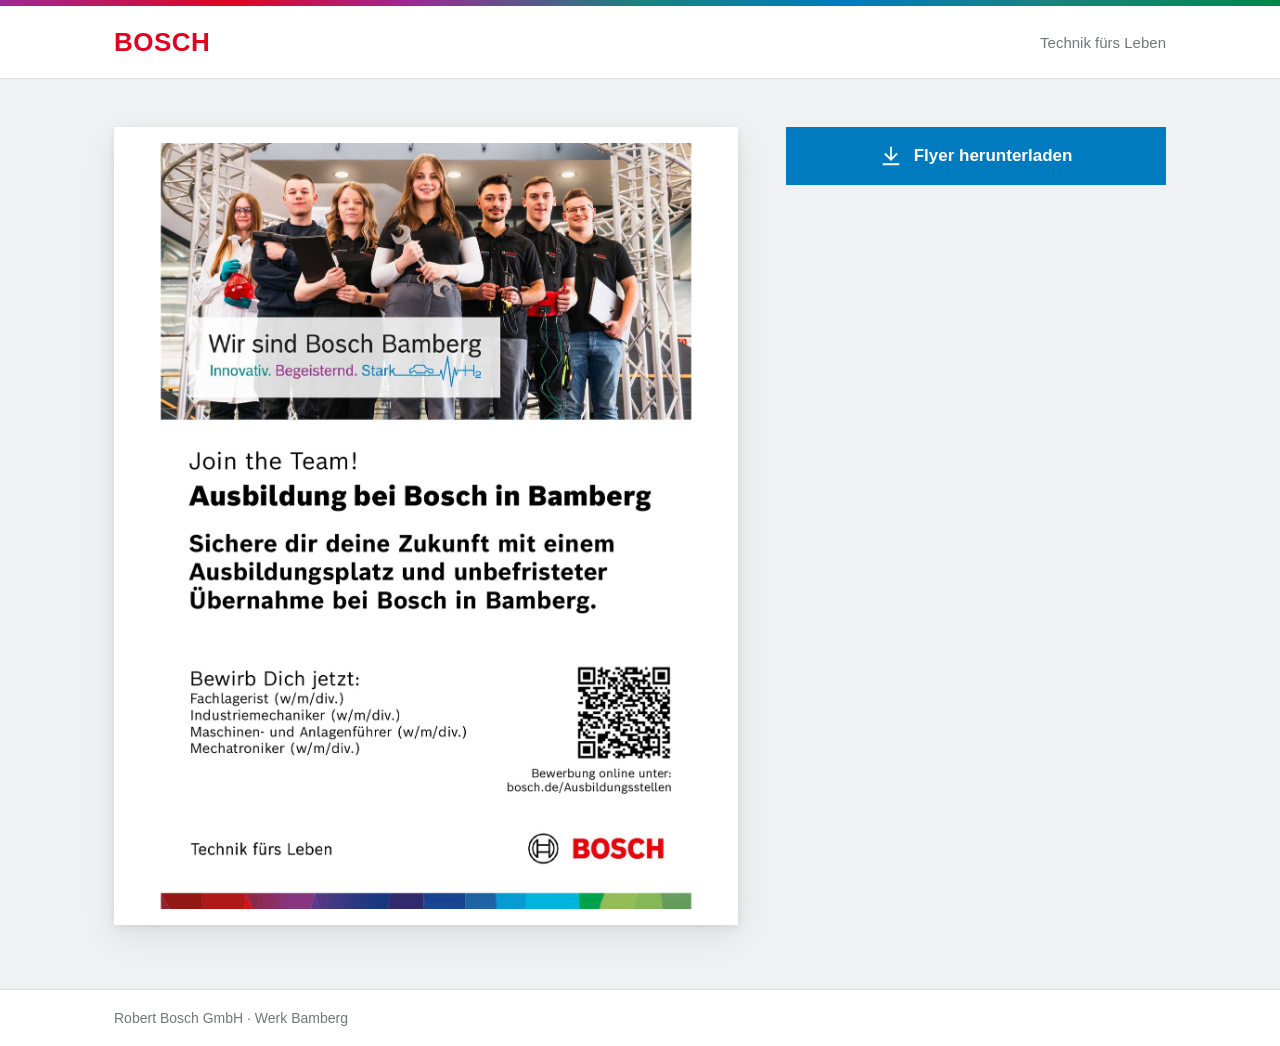
==== index.html @ e7d3227a "Rename Index.html to index.html" ====
<!DOCTYPE html>
<html lang="de">
<head>
<meta charset="UTF-8">
<meta name="viewport" content="width=device-width, initial-scale=1">
<title>Ausbildung bei Bosch in Bamberg – Flyer</title>
<style>
  /* Bosch Sans: wird lokal genutzt, falls installiert – sonst die WOFF2-Dateien
     neben diese HTML-Datei legen (BoschSans-Regular.woff2 / BoschSans-Bold.woff2). */
  @font-face {
    font-family: "BoschSansWeb";
    src: local("Bosch Sans"), local("BoschSans-Regular"), local("Bosch Sans Regular"),
         url("BoschSans-Regular.woff2") format("woff2");
    font-weight: 400;
  }
  @font-face {
    font-family: "BoschSansWeb";
    src: local("Bosch Sans Bold"), local("BoschSans-Bold"),
         url("BoschSans-Bold.woff2") format("woff2");
    font-weight: 700;
  }

  :root {
    --red: #E00420;
    --blue: #007BC0;
    --blue-dark: #00629A;
    --ink: #000;
    --grey: #71767C;
    --bg: #EFF1F2;
  }
  * { box-sizing: border-box; margin: 0; padding: 0; }
  body {
    font-family: "BoschSansWeb", "Bosch Sans", "Bosch Office Sans", Arial, Helvetica, sans-serif;
    background: var(--bg);
    color: var(--ink);
    min-height: 100vh;
    display: flex;
    flex-direction: column;
  }
  .supergraphic {
    height: 6px;
    background: linear-gradient(90deg,
      #9E2896 0%, #E00420 18%, #9E2896 32%, #18837E 50%,
      #007BC0 66%, #18837E 82%, #00884A 100%);
  }
  header {
    background: #fff;
    border-bottom: 1px solid #DFE2E4;
  }
  .wrap { max-width: 1100px; margin: 0 auto; padding: 0 24px; }
  header .wrap {
    display: flex; align-items: center; justify-content: space-between;
    height: 72px;
  }
  .brand { font-weight: 700; font-size: 26px; color: var(--red); letter-spacing: .5px; }
  .claim { font-size: 15px; color: var(--grey); }

  main { flex: 1; padding: 48px 0 64px; }
  .grid {
    display: grid;
    grid-template-columns: 1fr minmax(280px, 380px);
    gap: 48px;
    align-items: start;
  }
  .flyer {
    background: #fff;
    padding: 16px;
    box-shadow: 0 2px 8px rgba(0,0,0,.08), 0 12px 32px rgba(0,0,0,.08);
  }
  .flyer img { display: block; width: 100%; height: auto; }

  aside { position: sticky; top: 32px; }
  .eyebrow { font-size: 16px; color: var(--grey); margin-bottom: 8px; }
  h1 { font-size: 34px; line-height: 1.15; font-weight: 700; margin-bottom: 16px; }
  .lead { font-size: 17px; line-height: 1.5; margin-bottom: 28px; }

  .btn {
    display: flex; align-items: center; justify-content: center; gap: 12px;
    width: 100%;
    background: var(--blue);
    color: #fff;
    font: inherit; font-size: 17px; font-weight: 700;
    border: none; cursor: pointer;
    padding: 18px 24px;
    text-decoration: none;
    transition: background .15s;
  }
  .btn:hover { background: var(--blue-dark); }
  .btn:focus-visible { outline: 3px solid #56B0FF; outline-offset: 3px; }
  .btn svg { width: 22px; height: 22px; flex: none; }
  .meta { font-size: 14px; color: var(--grey); margin-top: 10px; text-align: center; }

  .jobs { margin-top: 36px; border-top: 1px solid #DFE2E4; padding-top: 24px; }
  .jobs h2 { font-size: 18px; font-weight: 700; margin-bottom: 12px; }
  .jobs ul { list-style: none; }
  .jobs li {
    padding: 10px 0 10px 18px; position: relative;
    border-bottom: 1px solid #E8EAEB; font-size: 16px;
  }
  .jobs li::before {
    content: ""; position: absolute; left: 0; top: 50%;
    width: 6px; height: 6px; background: var(--red); transform: translateY(-50%);
  }
  .apply { display: inline-block; margin-top: 20px; color: var(--blue); font-weight: 700; text-decoration: none; }
  .apply:hover { text-decoration: underline; }

  footer { background: #fff; border-top: 1px solid #DFE2E4; }
  footer .wrap { height: 56px; display: flex; align-items: center; font-size: 14px; color: var(--grey); }

  @media (max-width: 860px) {
    .grid { grid-template-columns: 1fr; gap: 32px; }
    aside { position: static; order: -1; }
    h1 { font-size: 28px; }
    .claim { display: none; }
  }
  @media print {
    header, footer, aside, .supergraphic { display: none; }
    .flyer { box-shadow: none; padding: 0; }
    main { padding: 0; }
  }
</style>
</head>
<body>
  <div class="supergraphic"></div>
  <header>
    <div class="wrap">
      <span class="brand">BOSCH</span>
      <span class="claim">Technik fürs Leben</span>
    </div>
  </header>

  <main>
    <div class="wrap grid">
      <div class="flyer">
        <img src="[data-uri]" alt="Flyer: Ausbildung bei Bosch in Bamberg – Join the Team!">
      </div>

      <button class="btn" id="download" type="button">
          <svg viewBox="0 0 24 24" fill="none" stroke="currentColor" stroke-width="2" stroke-linecap="square" aria-hidden="true">
            <path d="M12 3v12M6 10l6 6 6-6M4 21h16"/>
          </svg>
          Flyer herunterladen
        </button>
    </div>
  </main>

  <footer>
    <div class="wrap">Robert Bosch GmbH · Werk Bamberg</div>
  </footer>

<script>
  const PDF_B64 = "[base64]/Y/+AAEEpGSUYAAQEBAGAAYAAA/9sAQwANCQoLCggNCwsLDw4NEBQhFRQSEhQoHR4YITAqMjEvKi4tNDtLQDQ4RzktLkJZQkdOUFRVVDM/XWNcUmJLU1RR/9sAQwEODw8UERQnFRUnUTYuNlFRUVFRUVFRUVFRUVFRUVFRUVFRUVFRUVFRUVFRUVFRUVFRUVFRUVFRUVFRUVFRUVFR/8AAEQgAMwaMAwEiAAIRAQMRAf/EAB8AAAEFAQEBAQEBAAAAAAAAAAABAgMEBQYHCAkKC//[base64]/j5+v/EAB8BAAMBAQEBAQEBAQEAAAAAAAABAgMEBQYHCAkKC//[base64]/j5+v/aAAwDAQACEQMRAD8AzZte1kEOup3W1v8ApoeD3FRf8JDrX/QUuv8Av4aqrhgYz0bofQ1XIIJB4IrlldM99Qh2NL/hIda/6Cl1/wB/DR/wkOtf9BS6/wC/hrMoqbsr2cOxp/8ACQ61/wBBS6/7+Gj/AISHWv8AoKXX/fw1mUUXYezh2NP/AISHWv8AoKXX/fw0f8JDrX/QUuv+/hrMoouw9nDsaf8AwkOtf9BS6/7+Gj/hIda/6Cl1/wB/DWZRRdh7OHY0/wDhIda/6Cl1/wB/DR/wkOtf9BS6/wC/hrMoouw9nDsaf/CQ61/0FLr/AL+Gj/hIda/6Cl1/38NZlFF2Hs4djT/4SHWv+gpdf9/DR/wkOtf9BS6/7+GsyjvRdh7OHY2Tr+sZP/Eyuf8Av4aT+39Y/wCgnc/9/DWc33jSVN2bKnC2yNL+39Y/6Cdz/wB/DR/b+sf9BO5/7+Gs2ii7H7OHZGl/b+sf9BO5/wC/ho/t/WP+gnc/9/DWbRRdh7OHZGl/b+sf9BO5/wC/ho/t/WP+gnc/9/DWbRRdh7OHZGl/b+sf9BO5/wC/ho/t/WP+gnc/9/DWbRRdh7OHZGl/b+sf9BO5/wC/ho/t/WP+gnc/9/DWbRRdh7OHZGl/b+sf9BO5/wC/ho/t/WP+gnc/9/DWbRRdh7OHZGl/b+sf9BO5/wC/ho/t/WP+gnc/9/DWbRRdh7OHZGl/b+sf9BO5/wC/hqaHXdWeNwdSudxwB+8PvWPUyHESkcNuP9KfM1qCowlpZF7+39Y/6CVz/wB/DR/b+sf9BK5/7+GqEoAfIHDcimV1p31OJ04p2aNL+39Y/wCglc/9/DS/29rH/QSuf+/hrNoqieSPY0v7e1j/AKCVz/38NH9vav8A9BK5/wC/hrOoqhckexpf29q//QSuf+/ho/t7V/8AoJXP/fw1nUUxckexpf29q/8A0Ern/v4aP7e1f/oJXP8A38NZ1FVYOSPY0f7d1f8A6CVz/wB/DS/27q//AEEbn/v4azqKpJC5Y9jR/t3V/wDoI3P/AH8NL/bur/8AQRuf+/hrOop2QuWPY0f7d1b/AKCNz/38NL/burf9BG5/7+Gs6iqshcsexo/27q3/AEEbj/v4aP7d1b/oI3H/AH8NZ9FVZC5V2ND+3dW/6CNx/wB/DR/burf9BG4/7+Gs+iiyFyrsaH9u6t/0Ebj/AL+Gj+3dW/6CNx/38NZ9FFkHKuxof27q3/QRuP8Av4aP7d1b/oI3H/fw1n0UWQcq7Gh/burf9BG4/wC/ho/t3Vv+gjcf9/DWfRRZByrsaf8Abmq+Uw/tC43N0PmHtzVb+3tY/wCglc/9/DVaRthjx2+bHv8A5xUMg2uQOnb6Vooq2xyVLczL/wDb+sf9BK5/7+Gj+39Y/wCglc/9/DWbRVcq7GZo/wBv6x/0Ern/AL+Gj+39Y/6Cdz/38NZtFHKuwjR/t/WP+gnc/wDfw0f2/rH/AEE7n/v4azaKOVdiTR/t/Wf+gnc/9/DR/wAJBrP/AEE7n/v4azaKfKuwjR/4SDWf+gnc/wDfw0f8JBrP/QTuf+/hrNpKOVdhGl/wkGs/9BO6/wC/ho/4SDWf+gndf9/DWbSU+WPYk0v+Eg1n/oJ3X/fw0f8ACQaz/wBBO6/7+Gs2ko5Y9hXNP/hIdZ/6Cl1/38NJ/wAJDrX/AEFLr/v4azaSjlj2Fc0/+Eh1r/oKXX/fw0n/AAkOtf8AQUuv+/hrNop8sewrs0v+Eh1r/oKXX/fw0f8ACQ61/wBBS6/7+Gsyijlj2JuzS/4SHWv+gpdf9/DR/wAJDrX/AEFLr/v4azKKOWPYV2af/CQ61/0FLr/v4aP+Ei1r/oKXX/fw1mUlPlj2Fdmn/wAJFrX/AEFLr/v4aP8AhIta/wCgpdf9/DWZRRyx7Bdmn/wkWtf9BS6/7+Gj/hIta/6Cl1/38NZdFHLHsK7Nb/hItZERzqd1kkYPmH8f6Uz/AISLW/8AoKXX/fw1nvkRIp75b+n9KjrNxV9joh8Jqf8ACRa3/wBBS6/7+Gj/AISLW/8AoKXX/fw1l0UuVdizU/4SLW/+gpdf9/DR/wAJFrf/AEFLr/v4ay6KOVdgNT/hItb/AOgpdf8Afw0f8JFrf/QUuv8Av4ay6KOVdgNT/hItb/6Cl1/38NH/AAkWt/8AQUuv+/hrLoo5V2A1P+Ei1v8A6Cl1/wB/DR/wkWt/9BS6/wC/hrLoo5V2A1P+Ei1v/oKXX/fw1LB4g1phJnU7o4XI/eH1FY1WbMgNKT/zzIpqKvsTLZmh/wAJDrP/AEE7r/v4aP8AhIdZ/wCgndf9/DWbRW3JHscfM+5pf8JDrP8A0E7r/v4aP+Eh1n/oJ3X/AH8NZtFHJHsHM+5pf8JDrP8A0E7r/v4aP+Eh1n/oJ3X/AH8NZtFHJHsHM+5pf8JDrP8A0E7r/v4aP+Eh1n/oJ3X/AH8NZtFHJHsHM+5pf8JDrP8A0E7r/v4aP+Eh1n/oJ3X/AH8NZtFHJHsHM+5pf8JDrP8A0E7r/v4aP+Eh1n/oJ3X/AH8NZtFHJHsHM+5pf8JDrP8A0E7r/v4aP+Eh1n/oJ3X/AH8NZtFHJHsHM+5pf8JDrP8A0E7r/v4aB4g1nP8AyE7r/v4azaB1o5I9g5n3Ogl1zVhIwGo3GM/89DTP7d1f/oI3P/fw1Sl/1r/U02p5Y9jLml3L/wDbur/9BG5/7+Gj+3dX/wCgjc/9/DVCinyx7C5pdy//AG7q/wD0Ebn/AL+Gj+3dX/6CNz/38NUKKOWPYOaXcv8A9u6v/wBBG5/7+Gj+3dX/AOgjc/8Afw1Qoo5Y9g5pdy//AG7q/wD0Ebn/AL+Gj+3dX/6CNz/38NUKKOWPYOaXcv8A9u6v/wBBG5/7+Gj+3dX/AOgjc/8Afw1Qoo5Y9g5pdzdh1jUzAhN/OSRz859TTv7X1P8A5/p/++zWfB/x7p9D/On1pGEbbHm1ak1N6su/2xqX/P8AT/8AfZo/tjUv+f6f/vs1Sop8kexn7Wf8zLv9sal/z/T/APfZo/tjUv8An+n/AO+zVKijkj2D2s/5mXf7Y1L/AJ/p/wDvs0v9r6l/z/T/APfZqlRRyR7B7Wf8zLv9r6l/z/T/APfZo/tfUv8An+n/AO+zVKijkj2H7Wf8zLv9r6l/z/T/APfZo/tfUv8An+n/AO+zVKijkj2D2k/5mag1XUdi5vJs4/vml/tXUP8An8m/77NVDkYB7DFJS5I9jGVapf4n95c/tXUP+fyb/vs0f2rqH/P5N/32ap0UckexPtan8z+8uf2rqH/P5N/32aP7V1D/AJ/Jv++zVOijkj2D2tT+Z/eXP7V1D/n8m/77NH9q6h/z+Tf99mqdFHJHsHtan8z+8uf2rqH/AD+Tf99mj+1dQ/5/Jv8Avs1Too5I9g9rU/mf3lz+1dQ/5/Jv++zR/auof8/k3/fZqnRRyR7B7Wp/M/vLn9q6h/z+Tf8AfZo/tXUP+fyb/vs1Too5I9g9rU/mf3lz+1dQ/wCfyb/vs0f2rqH/AD+Tf99mqdFHJHsHtan8z+8uf2rqH/P5N/32aP7V1D/n8m/77NU6KOSPYPa1P5n95c/tXUP+fyb/AL7NH9q6h/z+Tf8AfZqnRRyR7B7Wp/M/vLh1XUAjH7bN90/xn0qj/bOqf8/9x/32aeo3MAe9ZvevLx0eWSaN6dWbXxMv/wBs6p/z/wBx/wB9mj+2dU/5/wC4/wC+zVCiuC7NPaT7sv8A9s6p/wA/9x/32aP7Z1T/AJ/7j/vs1Qoouw9pPuy//bOqf8/9x/32aP7Z1T/n/uP++zVCii7D2k+7L/8AbOqf8/8Acf8AfZo/tnVP+f8AuP8Avs1Qoouw9pPuzTt9V1SadI/t9xyefnPStz7fef8APzJ/31WHpEX35iP9kVp1y1pu9kz1cIpcnNJ7ln+0Lz/n5k/76o/tC8/5+ZP++qrUVjzy7nZdln+0Lz/n5k/76o/tC8/5+ZP++qrUUc8u4XZZ/tC8/wCfmT/vqj+0Lz/n5k/76qtRRzy7hdln+0Lz/n5k/wC+qP7QvP8An5k/76qtRRzy7hdln+0Lz/n5k/76o/tC8/5+ZP8Avqq1FHPLuF2Wf7QvP+fmT/vqj7fef8/Mn/fVVqM4Un8qalLuFyd9RvN2Bcycf7VN/tC9/wCfqX/vqq1JVc0u5F2Wv7Qvf+fqX/vqj+0L3/n6l/76qrRRzS7hdlr+0L3/AJ+pf++qP7Qvf+fqX/vqqtFHNLuF2Wv7Qvf+fqX/AL6o/tC9/wCfqX/vqqtFHNLuF2Wv7Qvf+fqX/vqq02p6gsrD7XMBnIG80lV7oYkB9RWlOTvuJtk39qah/wA/k3/fZo/tTUP+fyb/AL7NU6K1uybsuf2pqH/P5N/32aP7U1D/AJ/Jv++zVOii7C7Ln9qah/z+Tf8AfZo/tTUP+fyb/vs1Toouwuy5/amof8/k3/fZo/tTUP8An8m/77NU6KLsLsuf2pqH/P5N/wB9mj+1NQ/5/Jv++zVOii7C7Ln9qah/z+Tf99mun8M3E1zp8jzyNIwlIBY54wK4yuu8Jf8AILl/67H/ANBWtKbfMaU2+Y8ppZhvUSDr0b/GkpyEA4blTwRQ1dH1GxXop0iFHKn8/Wm1kWFFFFABRRRQAUUUUAFFFFABRRRQAUd6KO9AE7feNJSt940lSbrYKKKKBhRRRQAUUUUAFFFFABRRRQAUUUUAFFFFABUxx5aDvjn86hqdzkj2AH6UmaUviA/ND7qf0/z/ADqKpYyA2D0PBqMgqxB6iumjK8bHLiYcs79wooorc5RaKKKoQtFFFUIWiiiqQC0UUU0IWiiiqQhaKKKpEi0UUVQBRRRQIKKKKACiiigAoop0fDg+nP5UA9COc5lb24/Kkk5VG9sH8P8AIpvenDmJh6c1vbQ4HuRUUUUhCUUUUyRKKKKCRKKKKBCUlLSUyQpKWkoEFJS0lMQUlLSUEhRRRQISiiimISiiigkKSlpKBBRRRQAlFFKOtAh0uQVXOQFGPx5/rUdPlx5rY6Z4+lMrM61ogooooGFFFFABRRRQAUUUUAFFFFABVizIDsT0AGfzFV6mg+7L/u/1FC3E9hT1op8uPNfHTJplbnCFFFFABRRRQAUUUUAFFFFABRRRQAUUUUAFA60Uo60AX5f9a/1NNp8v+tf6mmVJiwooopiCiiigAooooAKKKKACiiigC9bf6hakqG1/1P41PWi2PMrfGwooopmYUUUUAFFFFABRRRQAUqjcwA7mkp0X+tU+hzQMsMcsTSUUUjnCiiigAooooAKKKKACiiigAooooAKKKKACiiigAooooAKKKKAAHByKoOu12X0OKv1Sn/18n+8a83HrSLNaXUjoooryzYKKKKACiiigAo60VZ0+LzbtQei/MaG7K5UYuUlFGxbReTboncDn61LRRXA3d3PfilFJIKKKKRQUUUUAFFFFABRRRQAUUUUAFNkPQelOHWozyc00JiUUUUyQooooAKKKKACiiigAqG6Hyoe/Iqao7n/U/iKuG4PYqUUUVuQFFFFABRRRQAUUUUAFFFFABXX+Ev8AkFy/9dj/AOgrXIV1/hH/AJBcv/XY/wDoK1pS+I0pfEeU0UUVR9QOceZF/tJ+oqvU6sVYEdqZMgVsr91uRUSXUqL6EdFFFQUFFFFABRRRQAUUUUAFFFFABR3oo70ATt940lK33jSVJutgooooGFFFFABRRRQAUUUUAFFFFABRRRQAUUUUAKoJYAdTU0h3SMw7nNRw581SOxz+VOPWkzal1CnS87X9Rg/UU2nL8yMv/AhV0pWkLEQ5oehHRRRXaeULRRRVCFoooqhC0UUVSAWiiimhC0UUVSELRRRVIkWiiiqAKKKKBBRRRQAUUUUAFL0ic49hSUS8RKO5OT/n86qO5FR2iyKnRnDjJwDwabSVscQjDBIPakqSb7wb+8M/41HUgJRRRTJEooooJEooooEJSUtJTJCkpaSgQUlLSUxBSUtJQSFFFFAhKKKKYhKKKKCQpKWkoEFFFFACU+LiVTjIByaZT48jew7Kf14/rQ9gSuyOiiiszrCiiigAooooAKKKKACiiigAooooAKmg+7L/ALv9RUNTQfdl/wB3+oprcT2JJMBhj+6P5U2nMBsjPqOfzNNrZHE9wooooEFFFFABRRRQAUUUUAFFFFABRRRQAUDrRQOtAGhL/rX+pptOl/1r/U02pMWFFFFMQUUUUAFFFFABRRRQAUUUUAW7T/VH/eqeobT/AFJ/3qmrRbHm1vjYUUUUzIKKKKACiiigYUUUUAFSQf60fQ/yqOpIh82fQUmJktFFFBgFFFFABRRRQAUUUUAFFFFABRRRQAUUUUAFFFFABRRRQAUUUUAFUpxtmb86u1Uu/wDj4P0H8q8/Hr3E/M1pdSGiiivJNgooooAKKKKACtXSI8RvIe5wKyq6C0Ty7WNcYOMmsqrtE68HDmqX7E1FFFch7AUUUUAFFFFABRRRQAUUUUAFFFFAAThD78VFUknRR+NR1RLCiiigQUUUUAFFFFABRRRQAU2b/UP9P606kb/Vv/un+VOO4FCikorpMxaKSigBaKSigBaKSigBaKSigBa7Dwj/AMguX/rsf/QVrjq7Dwj/AMguX/rsf/QVrSl8RpS+I8qoooqj6kKc3Ns2ezDHtRRSewyvRRRWRYUUUUAFFFFABRRRQAUUUUAFHeiigCdvvGkooqTdbBRRRQMKKKKACiiigAooooAKKKKACiiigAooooAkg/[base64]/Vj6kUUUVsjiluFFFFBIUUUUAFFFFABRRRQAUUUUAFFFFABQOtFFAGjL/rX+pplFFSZMKKKKYgooooAKKKKACiiigAooooAuWv+pP+8amoorRbHm1vjYUUUUzMKKKKACiiigAooooAKlg6v9P6iiikxPYfRRRQYBRRRQAUUUUAFFFFABRRRQAUUUUAFFFFABRRRQAUUUUAFFFFABVS5/15+g/lRRXBj/4a9TSnuRUUUV5BuFFFFABRRRTAVeWH1rpB0FFFc9foejgPtfIWiiiuY9IKKKKACiiigAooooAKKKKACiiigBsn3vwFMooqiQooooEFFFFABRRRQAUUUUAFKKKKa3AzT1ooorpMwooooAKKKKACiiigAooooAK7Dwh/yCpf+ux/9BWiitKXxGlL4j//[base64]/Y/+AAEEpGSUYAAQEBAGAAYAAA/9sAQwANCQoLCggNCwsLDw4NEBQhFRQSEhQoHR4YITAqMjEvKi4tNDtLQDQ4RzktLkJZQkdOUFRVVDM/XWNcUmJLU1RR/9sAQwEODw8UERQnFRUnUTYuNlFRUVFRUVFRUVFRUVFRUVFRUVFRUVFRUVFRUVFRUVFRUVFRUVFRUVFRUVFRUVFRUVFR/8AAEQgA3wIpAwEiAAIRAQMRAf/EAB8AAAEFAQEBAQEBAAAAAAAAAAABAgMEBQYHCAkKC//[base64]/j5+v/EAB8BAAMBAQEBAQEBAQEAAAAAAAABAgMEBQYHCAkKC//[base64]/j5+v/[base64]/qaAL97e2un2r3N5OkEKdXc4Feea18Ucym20GzMzE4E0wPJ9kHP5/lWNaWOv8AxF1I3V1KYNPRsBsfIg9EHc+9elaD4Y0nQIgtlbDzcfNO/wA0jfj2+goA88Ww+IfiEb5pp7aFuzyeQv8A3yOf0qUfC7WZxuudXg3/APA3/U16vRQB5O3wy162G6z1aHd6B3T+VRtL8Q/DXzyGe5gXqWxOuP5j9K9cooA4DQPifY3brBq8P2OU8eavzRn69x+td7FLHNEssUiyRsMqynII9jXO+I/BWka8jO0Qtrs9J4hgk/7Q6H+dcBaX+vfDrVRaXimfT3bO0HKOPVD2Pt+frQB7HRVTS9StNWsIr2ylEkMgyD3B7gjsRVugAooooAKKKKACiigkAZJAHvQAUU3zE/vr+dHmJ/fX86B2Y6im+Yn99fzoDoTgMp/GgLMdRRRQIKKKKACiiqd1qmn2Zxc3kMbf3WcZ/Kk2luVGMpO0VcuUVkjxNohbA1CP8QR/Sr9te2t2u62uIph/sODQpJ7MudGpBXlFr5E9FFFMyCiiigAoqtdahZWQ/wBKuoofZ3AP5VQPijQwcf2gn/fLf4VLkluzWNCrNXjFv5GxRVK11fTbxgtvfQOx/hDgH8qu0009iJQlB2krBRRRTJCiimyyxwoXlkVFH8THAoC1x1FZcniLRozhtRgz/stn+VSQa5pNwwWLUICx6AuAf1qeaPc2dCqldxf3M0KKAQRkHIoqjEKKQkAZJAHvSeYn99fzoCw6imh0JwGBP1p1ABRRTS6A4Lr+dADqKb5if31/OnAgjIORQFgooooAKKKKACiiigAooooAKKKKACiiigAooooAKKKKAIL68g0+ymvLl9kMKF3b2FeRafa3vxF8VyXV0Xj0+E/MAeETsg9z3P1NbXxa1eQi00G2JLSkSyqvU84VfzyfwFdh4W0aLw94fhtDtEgXzJ39XI5P0HT6CgCa/vdM8MaL5kgW3tIF2xxoOT6KB3NeYr4/1rVfE9osM32SzkuEQQIAcqWA5JHJp17Ld/ETxiLWCRk023Jw2OFQHlv95u34elR+JrC10z4h6VZWcSxQRG3CqP8Ae6n1PvQB7JRRRQAVFdsyWkzqcMsbEH0OKlqC+/48Lj/rm38qAPI/DnxI1OzvQuryG8tHOGO0B4/cY6/SvT76z0zxRonlyFbi1nXdHIvUHswPYj/61eXfD3QbPxDYazZ3SgNtjMUoHzRt83I/qO9XfA2rXfhjxJL4a1QlYZJNi5PCSHoR7Nx+lAFbRb28+H/iyTTL9i1hMw3H+EqfuyD+v4+lewKwZQykEEZBHeuQ+JWgrq3h57uJM3VkDIpA5KfxD8ufwpvww1o6n4d+yTPunsiIznqUP3T/ADH4UAdlRRRQAUUUUAFYHjf/AJFi4/3k/wDQhW/WB43/AORYuP8AeT/0IVFT4WdOD/3iHqvzPLtx9TRuPqaKv6NpU2sXptYHRHCF8uTjAx/jXnJNuyPuJyjCLlLRIobj6mlDMDkE5rq/+EC1L/n5tvzb/CsvWfDeoaPEJp1R4Scb4zkA+9U6ckrtHPDGYepLljNNkeneIdU05wYbp2QdY5DuU/gen4V6P4f1uDW7MyoNkycSR5+6fUe1eSVveC7t7XxFAoPyTZjYeuen6gVpSqOLs9jkzHBU6tKU4q0lqepVFdXENpbvcTyBIkGWY9qlrzvx3rDXN9/Z0TfuYD8+P4n/APrf4111J8kbnzmDwrxNVQW3X0INe8XXmoSNFZs1ta9BtOGb6n+lc0SSck5NFWtP0291KXy7O3aVh1I6D6noK89uU3qfZU6dLDQtGyS/rUq0+KaWCQSRSNG46MpwRW9J4L1tIy4hjY/3VkGawriCa2maGeJo5F4KsMEUOLjuh061KtdQkmdn4b8ZOZEtNVYEHhZ+mP8Ae/xrueoyK8Pr0bwLrDXti1jO26a3Hyk9Sn/[base64]/wAfamlOMrLcmdTDV6TlJpxPVNN1G21O0W5tX3Ieo7qfQ1aqppmnW2l2a21qm1RySerH1NVfEmqjSNIkuFI85vkiB/vHv+HWu+9o3kfHezVSryUdm9Lmd4m8VR6UTa2gWW7xyT92P6+p9q8+vdQu7+Uy3dw8rf7R4H0Haq8jvLI0kjFnY5JPUmkrgnUc3qfYYTBU8NG0Vr3Citqy8KaxexCVLby0PIMrbc/h1qLUvDuqaZGZbi2PlDq6HcB9cdKnkla9jZYmi5cimr+oaP4g1DSZB5MpeHvC5yp/w/CvTNG1e21izFxbnBHDxnqhrx6ur8Eafqo1BL2EeVadJC/SQegHf61tRnJOx52Z4SjOm6rtGS69/I6Tx1/yLUv/AF0T+deYbj6mvTvHX/ItS/8AXRP515jRiPjDJv8Ad36v9Db8HEnxPZ892/8AQTXqteU+Dv8AkZ7P6t/6Ca9WrXD/AAs83Ov48fT9WFeO62T/AG3fcn/Xv/6Ea9irx3XP+Q5ff9d3/wDQjSxGyNMk/iT9CjuPqa9c8Mf8i5Y/9chXkdeueGP+Rcsf+uQqMP8AEzqzv+DH1/RmpRRRXYfLhRRRQAUUUUAFFFFABRRRQAUUUUAFFFFABRRSMcKT6CgDyTTx/wAJD8XZZn+eK3mZxn0j4X9QK7H4k6o2m+Ep1jbbLdMIFPseW/QEfjXJ/CUed4j1O5blvK6/7z5/pVr4yzHy9KgB4Jkc/wDjoH8zQBufDDSF0/wwl2y/v70+ax77eij+v41xvxHNwPiBCbQE3ISLysdd+eP1r1nSoVt9Js4VGFjhRR+CivLvG/8AyVHT/wDet/8A0KgCX7T8Tv8AnlP/AN+4qPtPxO/55T/9+4q9WooA8p+0/E7/AJ5T/wDfuKmTXPxLMLiSKfZtO793H0xzXrNQX3/Hhcf9c2/lQB5r8Gv9bq3+7F/7NU/xc0oKlnrcI2yI3kyMOvqp/Dn8xUHwa/1urf7sX/s1dZ8RIFn8E6hu6oFcfUMKANDw7fjWvDdneSAMZ4QJB2LDhv1BrzrwKW0P4jXukE4jkMkIHrtO5T+Q/Wun+FMpk8HhCf8AV3DqPpwf61zWqL9m+NEDJxvniJ/4EgBoA9YooooAKKKKACsDxv8A8ixcf7yf+hCt+sDxv/yLFx/vJ/6EKip8LOnB/wC8Q9V+Z5dXTfD/AP5GFv8Arg38xXM06OSSJt0bsjdMqcGvPi+Vpn2lel7alKne1z26uf8AGl7bW+gzwSsplmAVE7nkHP4V5r9suv8An5l/77NRO7yNudizHuTk1vLEXVkjyKGTezqKcp3trsJWz4Qt3uPElptHEbeYx9AP8isiGMSyrGXVNxxuc4A+tepeFtGtNMsfNgmS4kmGWmU5B9h7VnShzSO3McTGhRa6vRGvdzi2tJrhukSFz+AzXi80jzTPK5y7sWY+pNeseKGKeG74jvHj8yBXkla4h6pHFkkEoTn52/r7yS2ge5uYreMZeRgij3Jr2DStOg0uwjtYFACj5mxyx7k15t4NjEvie0B/hLN+Sk16rVYeOjkYZ3WlzxpdLXCue8ZaPHqOlSXCIPtNupdWA5KjqK6GkdQ6FWGQRg1vKKkrM8WjVlRqKpHoeIVr+FLs2fiK0fOFkby29w3H88Vlzp5c8iD+FiKdaMUvIXHVXUj8685OzufdVYKpTcX1R6V45jZ/DUpUZ2OrH6Zx/WvMK9qu7aO8tJbaYZjlUq3415HrGlXOkXrW9wpx1RwOHHqK3xEXfmPGyWvFwdF73uTeG9Tj0nWI7qVC0eCrY6gHuK9QstVsL5Q1rdxSZ/hDfN+XWvG6ASOhqKdVw0OvGZdDFS572Z7hUVva29qrLbwpEHYuwUYyT3ryO01vVLMjyL6ZQP4S2R+R4rqdG8clpFh1SNQDx50Y6fUf4V0Rrxe+h41bKa9KLcHzLy/yO4rz34iXZk1K3tAflij3Ee5/+sBXoKOsiK6MGRhkEHIIryzxo5fxPdZ7bQP++RRXfuCyeHNibvon/kYddh4D0SO5kfUrlAyRNtiU9C3c/hXH16v4QjWLwzZhR95Sx+pJrnoRUpansZtWlSw9o9XY2aRlDKVYAqRgg9DS0V3nyBzdt4M02HU5bqQGSItujgI+Vfr610YAVQqgADgAdqWipjFR2NqtepWadR3sc746/wCRal/66J/OvMa9O8df8i1L/wBdE/nXmNceI+M+myb/AHd+r/Q1vCs8Nt4itZp5FjjUtlmOAPlNek/27pH/AEErb/v4K8gopQquCsjbF5dDFTU5Sa0sev8A9u6R/wBBK2/7+CvLNYkSXWLySNg6NM5VgcgjJqnRSqVXNajweAhhJOUXe4V654Y/5Fyx/wCuQryOvXPDH/IuWP8A1yFaYf4mcmd/wY+v6M1KKKK7D5cKKKKACiiigAooooAKKKKACiiigAooooAKCMgiiigDyf4VEW3ivU7NuG8phj3VwP61e+MluTa6XcgcK7xn8QCP5Gs2Zv8AhGvi35j/ACW9xLuz22yDr+DH9K7rx5pLax4VuoY13TRDzox3JXt+IyKANXRLlbvRLG5U5EkCN/46K8x8b/8AJUdP/wB63/8AQq3/AIU60t5oj6VI/wC/sySoPeMnP6HI/KuY+JFu934/hto2CvMkUasegJOM0Aex5ozXk/8Awq7W/wDoLW3/AH0/+FH/AAq7W/8AoLW3/fT/AOFAHrGagvv+PG4/65t/KvLv+FXa3/0Frb/vp/8ACmTfDLWooXkbVbchFLEbn7D6UAWvg1/rdW/3Yv8A2aup+JNyLbwVeg9Zika/iwP8ga5b4Nf63Vv92L/2am/FPVG1DVbPw/Z/vHRgzqveRuFX8j+tAHRfCyBofBsbsMedM7j6Zx/SuXvW+2/GmJU5Ec6D/vlAT/I16Rp1tDoXh+C3ZgIrSD52+gyx/ma84+G8cmseNdQ1qUHCB3yezOeB+WaAPWKKKKACiiigArA8b/8AIsXH+8n/AKEK36wPG/8AyLFx/vJ/6EKip8LOnB/7xD1X5nl1XdI0u41e8NrbMgcKX+c4GB/+uqVdN8P/APkYT/1wb+YrggrySZ9niqkqVGU47pDv+EE1b/npbf8AfZ/wqrf+EdXsYGnaNJUUZbymyQPpXqVMlkjhieSVgkajLM3QCut0IHzcc4xHMr2fyPEq2PDmuT6PfKd5a1c4lj7Y9R7isu5ZHupXiGI2clR6DPFR1xpuLuj6epTjVg4TWjPXPES/aPDd7s+YGEsMd8c/0ryOvXtEH2jw5ZrLyHt1VvcYxXlF/avZX09rIPmicqff3reur2kePk8lH2lHs/8AgGh4UnFv4ksnY4BfZ/[base64]/tD/CvQnOMfiPi8Nh61Zt0lt/X3i33gGJmLWN4UH9yUZH5j/CsK78Ha1bAlYFnUd4mz+h5r0u0ure9gWe2lWWNujKamrN0YPVHXDNcVSfLLW3dHiMsUkEhjljaN16qwwRTa7n4jC3CWZwv2kk9Ou33/AB/rXDVyTjyysfTYWv8AWKSqWtc9C+H2oPPYzWUjE+QQyZ/unt+f865zxxEY/E05xxIqsPyx/StL4cA/b7xuwiAP51Y+ItiSLbUFHA/dOf1H9a3d5UfQ8mDjRzOSX2l+Lszhq9S8FXK3HhuBQRuiLRsPxz/IivLa3vCevf2NeMk2TazYD4/hPZqyozUZandmWHliKDUd1qepUVHb3EN1Cs1vKksbdGU5FMvb22sLdp7qVY417k9fYetd91ufHKMnLltqT0VwEXjuddVleSHfYscKg4ZB657n2rtdP1C01K3E9pMJE7+qn0I7VMakZbHTiMFWw6TmtGY/jr/kWpf+uifzrzGvTvHX/ItS/wDXRP515jXJiPjPocm/3d+r/QnsbOfULtLW3UNK+doJx2zWz/whmuf8+6f9/V/xqHwd/wAjPZ/Vv/QTXq1OlSjNXZGY5hVw1VQgla19Ty//AIQzXP8An3T/AL+r/jWHcQyW1xJBKMSRsVYZzyK9srx3XP8AkOX3/Xd//QjRVpqCVistx1XFSkppadijXrnhj/kXLH/rkK8jr1zwx/yLlj/1yFPD/EyM7/gx9f0ZqUUUV2Hy4UUUUAFFFFABRRRQAUUUUAFFFFABRRRQAUUUUAcB8V9Da70yLV4FzLafLJjqYz3/AAP8zW14D8QLr2gRmR83duBHOO5PZvxH65ro5Y0mieKVA8bqVZSOCD1FePaja3/w78VLeWgaTT5iQoJ4dO6H3HY/j60AWfFelXvgzxNH4g0pf9ElfJA+6pP3kPse3/1qzdY1m217x3pWoWu4K7QBkYcowbke/wBa9YsL3S/E+imSPZcWs67ZI3HIPdWHY1xD/DOe08Q295p13GbOOZJdkxO9QGBI4HNAHpdFFFABUF9/x4XH/XNv5VPUdzGZbaWNcAuhUZ9xQB4h4O8Tx+GtP1WRV33c4RYEI4yN2SfYZH1rpvhv4cuLq9bxNqoZncloN/V2PVz/AE//AFU/w58MPs94LjW5op0Q5WCLO1j/ALROOPaut8T+I7HwxpnmSbWmK7YLdeCx/oB60Ac98VPEC2eljR4H/wBIuxmTHVY//rnj6ZrY+H+hnRPDcSzJtubk+dKD1Gei/gP1zXG+CdCu/E+uP4k1jLwLJvUMOJXHQAf3V/pj1r1igAooooAKKKKACsDxv/yLFx/vJ/6EK36xvFlrPe6BPBbRGSVmXCjqfmFRP4WdGEaVeDfdfmeUVNa3dxZS+bazPDJjG5Dg4rQ/4RnW/wDoHS/p/jR/wjOt/wDQOl/T/GuDll2PtHXoNWcl96I/+Eg1j/oJXH/fw1XutTv7xdlzeTSr/ddyR+VXP+EZ1v8A6B0v6f40f8Izrf8A0D5f0/xp2n5kKeFi7px/AyataXYTalqEVpACWc8n+6O5NbVj4K1a5YeeqWydy7An8hXc6JodnosBS3UtI335W+83+A9quFGUnrscuLzOlRi1Td5eRoQRJBBHDGMJGoVfoBiuO8d6E0y/2rbJlkGJlHcdm/DvXaUEAjBGRXXOCkrHzGHxM8PVVSP/AA54fQrFSCpII7iu/wBd8Ex3DtcaYyxOeTC33T9D2+lcfd6LqdmxE9jMvuFyPzHFcMqco7n2GHxtHEK8Za9nuQPfXkiFHu52U/wmQkVXqQW05OBDIT6BTWlYeGtXvmHl2bxof45RsH61KTZvKpTpK8mkjKRGkdURSzMcAAZJNeqeFdF/sfTMSgfaZvmk9vRfwqLw94WtdIInlInu/wC+Rwn0H9a6CuujS5dXufNZlmKrr2VL4e/f/gHF/EFtSEMQT/kHn75Tru/2vb0rg69uljSaJo5UV0YYZWGQRXFaz4G3O02lyAA8+TIen0P+P51NalJvmR0ZbmFKnBUamnn39TjrO+u7GTfa3EkLd9jYz9a1P+Eu1zy9n2z/AIF5a5/lVO60PVbQkTWEwA7hdw/MVU+yXOcfZ5M/7hrnvKOh7Lhh63vNKX3MLm5nu5mmuJXlkbqzHJqKtKz0DVr1gIbGXB/iddo/M12WgeDYbGRLm/ZZ515VB9xT/WqjTlNmVfG0MPHV69l/Wha8FaU+naSZZl2zXJDkHqF7D+Z/GtnUbKLUbGW0mHySLjPoex/CrNFdyilHlPkKtedSq6r3vc8Z1PT59MvpLW4XDKeD2YdiKq16/[base64]/c+prelSbd2ePmGY04wdOm7t/cjF8df8i1L/wBdE/nXmNeq+L7S4vtBkgtYmllLqQq/WuA/4RnW/wDoHS/p/jTrxblohZRWpww7UpJavr6Eng7/AJGez+rf+gmvVq868MaFqtnr9rPcWUkcSltzHGB8pr0WtaCajqednE4zrJxd9P1YV47rn/Icvv8Aru//AKEa9irzDVvD2sT6tdyx2EjI8zMpGOQSaWITaVjTJqkITlztLTqc9Xrnhj/kXLH/AK5CvOf+EZ1v/oHS/p/jXpWgQS22h2cMyFJEjwynqDUUItSd0dOcVac6UVGSevR+RoUUUV1nzYUUUUAFFFFABRRRQAUUUUAFFFFABRRRQAUUUUAFVNU0201awksr2ESwyDkHqD2IPY1booA8ev8AR/EHgDUW1DTJWnsCeXxlSPSRe31/lXY+HviHo+qqkV24sLo8FZT8jH2b/HFdeyhlKsAQRgg9647Xfhxo2ps01rusJzzmIZQn3X/DFAHYoyugdGDKeQQcg0teSnwX4z0RidJvzJGOghnKZ+qtxTl1H4l2w2tb3EnubdG/kKAPWKjnnhtomlnlSKNeruwUD8TXlbXfxMvflEVzEDxxEkf6miL4feJtYlEutakEHU+ZIZWH0HT9aANrxJ8S7GzV7fR1F5cdPNIxGv8AVv5e9Yvh/wAHar4ov/7Y8SSSrA5DBX4eUdgB/[base64]/[base64]/9j/4AAQSkZJRgABAQEAAAAAAAD/2wBDAAMCAgMCAgMDAwMEAwMEBQgFBQQEBQoHBwYIDAoMDAsKCwsNDhIQDQ4RDgsLEBYQERMUFRUVDA8XGBYUGBIUFRT/2wBDAQMEBAUEBQkFBQkUDQsNFBQUFBQUFBQUFBQUFBQUFBQUFBQUFBQUFBQUFBQUFBQUFBQUFBQUFBQUFBQUFBQUFBT/wAARCAA1AcYDASIAAhEBAxEB/8QAHwAAAQUBAQEBAQEAAAAAAAAAAAECAwQFBgcICQoL/[base64]/8QAHwEAAwEBAQEBAQEBAQAAAAAAAAECAwQFBgcICQoL/[base64]/9oADAMBAAIRAxEAPwD9U6KK/OvXrD/gogdc1E6ZqHhsab9pk+yhhpuRFuOzOUz93HXmgD9FKK/HP40/tX/tq/ADxz4e8I+MfEei2mta8iSWMVvYWEyMGlMS7mWPC/MO9e1f2f8A8FHv+gj4Z/750z/4igD9IqK8q/Zli+KkPwlsF+M0tpN47+0T/aXsvK8vyt58rHlALnbjp+Neq0AFFFFABRRRQAUUV+Ty6vf/APD6v7F9uuvsf28/6N57eX/yB8/dzjrzQB+sNFFFABRRRQAUUUUAFFeI/tm6H8TfEf7O3iiw+EV3LaeNZFiMDW0whuHhEimZIZCQFkKAgHIPUAgkGuW/4J+eG/jD4W+AUdl8aLm8n8Rfb5Wso9TuRcXkNntQIk0mTk7xIQCSQpAPoAD6Xor84/8AgtZql5pfwn+HT2V3PaO2tzKzQSshI8g8HB5r7e/Z/dpfgP8ADd3dpHbw1ppZ3JJY/ZY8kk9TQB31FFFABRRTXcRozMcKoyT7UARXl7b6fCZrq4itoQcGSZwij8TTra6hvIVmt5UnhblZI2DKfoRX4y/DrwR4q/4Kq/tL+ObzxV4wv9D8DaAS9vZWvzi3gaRkt4Yo2OxWIRmeQgklTxyMfoZ+x1+xbYfsgHxbBp3i3U/E1hrUlu1tDfrsFmsYfcNqtsZmL5LBVOFUdqAPpOivgL/goj8Jv2mfH3xS8DX3wb1PU4/DVvCqNDpGqix+y3vmsTPPl13oU2AH5gNrDHPzdT/wUJ+G37QPjr4MeCLD4XaleXGrWkqnxHDoV6LKe7k8tAsiNuTMYkEhKAj7ynB28AH2pRXm/wCzjovjfw78DfBmm/Ei+/tLxvb6eiapcmQSM0mTgM44dlXarNzuYE5Oc16RQAUUUUAFFFFABRRRQAUUV+fnx2/a2+J3gj/got4G+FGj63b2/gjVLjS0urFrCF3dZmIlAlK7xn2PFAH6B0UUUAFFFFABRRRQAUV+V3xL1e/j/wCC0HhqyW+uVs2lss24mbyz/wAS0n7ucda/VGgAooooAKKKKACiiigAooooAKKKKACiiigD8mP+Csn/ACeB8Ev+vS1/9ODV+s9fkx/wVk/5PA+CX/Xpa/8Apwav1noA8W/ak/ax8E/sneCYtc8Vyy3V9eM0em6NZ4NzeyKMnGeFRcjc54GR1JAPxlpf/BRT9qHx/Yf8JJ4M/ZyN54SfMkMzWV7ctLH1ykqlA/HdUIrwb9qT4oeEfiT/AMFMJB8VtUNr8NfCV8mnSwvDJOnlW0e9ovLQEkS3G4NgdG9q++oP+Cov7M9tDHDD45eKKNQiRpot4qqoGAABDwBQBF+x5/wUO8OftNa9c+DNc0SbwL8RbVXLaNdSF47nZ/rPKZlVg64JaNgGABI3AHH1yTgZPSvxC/bN/aK+Gmuftb/D34wfBnWjeajbvbzau0VnNa754ZhtZhIi7vMiOxsZyE561+lH/BQ34s3nwq/Y+8b61pE722pahBFpdrMh2tH9pdY3YHsRG0hB7ECgDxX46f8ABVOHSviHL4A+CXgi4+KXiOGVoJLyLzHtmkUkMsMcQLzAHq+VXg4JHNcRef8ABTv45/BrUbC4+NHwEl0Xw9dSBPtdpDcWbjjorSl0du+wlSfUV6N/wSB+Cmk+C/2b08etZxt4i8W3U7PeOgMiWkMrRRxKeoUtG7n1LDP3Rj7O+Inw88P/ABW8Fav4T8UadFquhapA1vc20vcHoynqrA4IYcggEcigDM+Dvxj8KfHjwBp3jHwbqa6no16vBxtlgkH3opU6o6ngg+xGQQT+UXxL+JGgfCD/AIK9a54y8UXv2DQdGma5uZgpZsf2PhVVRyzMxVQO5YV+snws+EnhH4KeD7Xwx4K0K10DRrf5hBbLzI+ADJI5+Z3OBlmJJwOeK/Jn4k/DnR/iv/wWMm8NeILZL3RrnV7ee5tZBlJ1h05JhGw7qxjAI7gmgD2HVv8AgpV+0J4utZ/Enw7/AGdr248Drl4b/UNPvbp5ouz7oti8j+7uA9Tive/2IP8AgoLon7W0uoeHdS0ceFPHenQm4k00TGSG6hDBWkhYgEFSQGRhkZBBIzj62hhjt4UiiRYokUKiIMKoHAAHYV+Smp2EHwz/AOC09lFoEa2Ntqd9G9xBENqMbrTszcD+87M/1NAH61XEpht5ZAMlFLY9cCvzT+HH/BY+31LQ/F934v8ABdvbapYNb2+iaLot08txqlxI7qy5ZcIihVJbBPzAAEkCv0pv/wDjxuP+ubfyr8dv+COXwz0TxZ8ffHPijVLOK9vvDVmh04TLuEE08rqZVH94LGyg9t5oA9L8Tf8ABS/9pbwVYr4n8Qfs8/2N4OJDGa9sL+IohPG6dvlXtyUA9q+3/wBlT9qPwx+1j8M08V+HopdPuYJja6lpNy4aWynAB2kjhlIIKvgZHYEED1rWNIsvEGkXul6jbR3mn3sL29xbzKGSWN1KsrA9QQSK/Kn/AII0XMui/Gb4zeHbaRxpaW8UgiZs/NFcSRofrtdhmgD9Ev2nPi9d/AX4EeL/AB9YadDq13odsk8dncSGOOXdKiEFgCRw5P4Vy37Ff7R2o/tT/BGDx1qejW2hXMmoXFn9ktJmlQCMqA2WAOTmsn/gov8A8mU/FT/sHxf+lMNebf8ABIL/AJM4sv8AsN33/oSUAeY/8Fu/+SR/Df8A7Dk//pOa+5PgFPHbfs+/DmaaRYoo/C+mu8jkBVUWkZJJPQCvhv8A4Ld/8kj+G/8A2HJ//Sc14r+13+3WNT+C3w/+BXw/1iK1ik8P6XaeKNfWUiNCbaINaK65+Uf8tWGemz++CAfUvh7/AIKIeJvjh+0vcfDT4KeCdP8AFHh2zfbd+KtSupY4I4lOJbjCL/q8/KnOXOMY3cfdQzgZ614T+xz+y94V/Zc+Eljo2gTQatqWoJHd6pr8YBOoylchlP8AzyUHCLnABzyWJPu9ABXzf+2j+0P8QP2ftB8N3PgL4a3XxHl1SaeG8htYLiX7IiKpVj5KMQG3MOcdK+kKhvCRaTkHBCNz+FAH4K/sJ/tKfEb4A6347uvAfwuvPiJcawLb7bFa29zKbII0pXPko2Nxdh82Pucd6/Zn9nX4q+J/iv8AA7SvGXi7wnL4M8Q3S3LT6HcRyxvAI5XRMiRVcblRW5H8XFfn7/wRQJ/4TT41jPGzT/8A0ZdV+p2rf8gq9/64v/6CaAPkX9gf9ufW/wBsLWPHFlq/hbT/AA4PD0dq8bWVy83mmVpQQdwGMeUPzr7DkbYjN1wCa/KH/giJ/wAjd8Zv+uGm/wDoy6r9XZv9TJ/umgD46/YU/br1z9rjxl430XVvCun+Ho/D0MUsctncvKZS8joQdwGMbM17r+1B8Ybz4A/Abxd4/sNOg1a70SCOaOyuZDHHLumjjILAEjAcn8K/Oz/gi5/yVr4yf9ett/6Plr7T/wCCj3/Jk3xT/wCvGD/0rhoA+bLb/grnfa18K/D0nh74fr4l+K+t3NwkfhnSZJp4rSCN9qySbVMjM+CQijoCSQMZ9c/Yw/av+Nvx1+IuueG/iT8J08E2Om2AvG1Bra6s2Ds4WOMRz7t+7DnIIxsNed/8EZvhHo+h/AvWviC1rHL4h13U5bIXbKC8VrCFAjU9QC5djjrhc/dFfodQB+f3x3/4Kf6ppvxcvvhl8EPh7L8SfEdhM9tc3eJZYjMhxIsUMQ3OqHguWUZBxkYJ4m5/4Kh/Gn4M61Yf8Lt+BEuhaHdvsF1ZQ3Fo+O/lmYvHIw67dy/UV4N+zH8bIv8Agnd+1X8SdG+KnhzUBFqjNavqFrCHmjQTs8c8YYjzIZQckg54XgkEV+kugftLfs5ftaaC/hP/AISnw94nttS2hvD+tKbeWVgQVAimCszAgEbcmgD2b4b/ABC0X4seBND8YeHZpbjRNZtlu7WSaFonKN6owBBByPw4JGDXS1Fa2sNlbQ29vDHb28KCOOKJQqIoGAqgcAAcACpaACvyZ/ai/wCUwPww/wCvrQ//AEM1+s1fkz+1F/ymB+GH/X1of/oZoA/WaiiigDN8S+JNL8HeH9R1zW7+DS9I06B7q7vLl9scMSDLMx9ABX516/8A8FUvHXxQ8Y32ifs+fB298bWdmcNqV9BPKZBnhzDFjylOON75PcA8Vq/8Fo/ijf8Ahb4JeEvBtjO1vF4o1OSS82EjzYLZUbyz7GSWJv8AgAqL9kX9tD9l39nD4CeFvCEHjH7NqyWqXOsSpo12WnvnUNMWYRHdtY7Acn5UUCgCPwX/AMFT/FXgLx3YeGP2h/hTd/Dtb4gR6tbwzxpGM43tDLkvGCRlkckf3TX6J2N9bapY295Zzx3VpcRrNDPC4dJEYZVlYcEEEEEetfmP+33+2H+zl+0n+zlrfh/SPFX9o+LrKSK+0TfpN1Gyzq6h1DvEAoaMyKckDkegr3//AIJTePr/AMdfsc+HotQlaeXQb250aORzkmGMq8Y+ipKqD2UUAfJnx98XaN4B/wCCwum+I/EOow6TommJa3V3eXBwkUa6WSSfU9gBySQBya9V1P8A4KS/Gn4qXt5e/Av4B6j4i8JW8jJFrOqWlxN9pAJBIWIqqn/ZDuR39K8F/bA+Fdv8bP8Agq7Y+Cb1mXT9Xn0qK72HDG3W0jeUA9iURgD2Jr9idB0HTfC2i2Oj6PYwaZpdjCtvbWdrGEihjUYVVUcAAUAfCH7OP/BVC28a/EiH4dfF/wAHv8NfFU862kNyxkS289sBYpo5QHgLEgAksDkZK9a+/q/Nv/gs/wDBfSb/AOF/hv4oWlrHb+ItL1KPS7q6jXa89rKrlA5HXZIg2+nmNX1j+yn8XJ/HX7Ingbx3rUrXF2NA82+mJ+aWS3DRyuc92MTH6mgDgf2xf+ChXhL9li/g8MWWmy+M/iBdIrx6HaS7Etg/3DO4DFS3G1FUsRz8oIJ+e7z/AIKHftT+GNLPifxD+ze0HhJF86SQWF9C8cXXczkttGP4mQCvmf8AYn+PvwxtP2ofGPxl+OWueRrEjyXmkrNZTXYF3NId0gCI23yoxsXOMbxj7ox+jbf8FSv2anUq3jyVlIwQdGvcH/yFQB6B+yh+134M/a48F3Gs+GvO07VLBli1PRLxgZ7N2BKnI4eNsHa464IIBBAuftf/AB4vv2afgF4g+IWnaVb61d6ZJaotldSNHG/m3EcRyyjIwHJ/CvzK/ZE+J3hXwz/wVAvl+GF8Z/h54wnu7WFI4Xgj8uSA3IQRuAVCTptXI4A44Nfcn/BVb/kx7x3/ANfGm/8ApdBQB4va/wDBWnUvE/w88L2/g34ay+MvivrEc81z4f0gzT2+mxJM6RlyqF3ZlVX2gAAMCWGQDzi/8FWPi78JPF2n2nxs+CT+HNHu3x5ltb3NncBO7RicskpXIyoK/UV6/wD8Ehfhlonhb9la08V21nENd8S311JeXu3MrRwzNDHFu7KNhbHq5Ndp/wAFRPC2m+I/2LPHVxf2yTXGlG0vrOUgboZhcxpuU9spI6n2Y0AfS/g7xdpPj7wppHiTQb1NQ0bVbWO8tLqPpJE6hlPtweQeQeDRXyv/AMEodYu9W/Yr8KpdStMLK9v7WEsclYxcOwX8CxooA+wKKKKAPyY/4Kyf8ngfBL/r0tf/AE4NX6z18Hft3fsYfET9on9oH4b+MfCX9k/2P4ft4I7z7feGKTcl20p2qEOflI79a+8aAPxo8Y+AvCfhH/grVqWj/FLRrPU/CPinUnniTVFzbubyAmB+TjAnOzPYg+lfo/8A8MJfs+/9Ek8M/wDgH/8AXrC/bS/Yh8NftfeGrNp7w+H/ABlpSMNM1yOPfhTyYZlyC8ZbnggqckdWDfL2mfDn/goZ8JrGPw5oXibR/F2k2uIra/uLizuHCDhcvdIsp4A+9nFAH1be/sc/sz6RrWmaVd/DnwbaarqXmGxsp40Sa68sBn8tC2X2ggnAOAeawP8Agpl8O7zx9+xl41tdLhaW50gW+rJDGCSY4JFaXAHpF5h/4DXz38J/+Cd/xj+Knxl0n4m/tGePXubrS5knttM0q8LXBKMGWMSRhY7ePdyRFknnlSc1+lFxbxXcEkE8aTQyqUkjkUMrqRggg8EEdqAPjH/gkp8StO8Z/sjaRoMFxG2qeFry5sby3B+dFkmeeJyP7rLIQD3KN6Gvs+aaO2hkmmkWKKNS7yOQFVQMkknoBX5s/Eb/AIJx/FD4I/FC+8f/ALLfjKLw8l6SZfDl5P5YjBO4xIXVo5Ys9ElAK+p61h+Kvgb+3v8AtD6a3hLxx4n0nwt4Yuv3d68FzawrNGT8wYWimRwR/ASFPQ0AfpN4I8f+GviVoEOueFNd0/xFpExIS9024WaMkcEZUnBHoea/LJf+U3I/6/j/AOmev0A/ZL/ZV8Nfsl/DJfC+hzyalf3Uv2rVNXnXa95PjGdoJCIo4VcnAzkkkk/Ow/Yt+Io/4KT/APC8f+JR/wAIR9qMv/H4ftW3+zvs/wDq9mM+Z/tdOfagD71r8mPil/ymr8Of9fen/wDptWv1nr4O8b/sYfETxB/wUe0j422v9k/8IVa3FpJJvvCLrbHZiFsR7MfeHHPSgD7qv/8AjxuP+ubfyr8ov+CJ/wDyUP4yf9e1l/6Onr9X7qMzW00a/eZCoz6kV8K/8E3f2MviH+yz4s+IWo+N/wCyfs+uwW0dp/Zt4ZzlJJWbcCi44cUAfd9fkx/wR+/5OS+NP/Xo3/pYa/Wevg7/AIJ+/sY/ET9mv4w/EXxL4w/sn+zdetzHaf2feGZ932gyfMCgx8tAHsX/AAUX/wCTKfip/wBg+L/0phrzb/gkF/yZxZf9hu+/9CSveP2u/hbrfxr/AGcPHHgjw59m/tvWLSOG2+2SmOLcJo3O5gDjhT2rjv2APgH4p/Zt/Z7t/BnjD7F/bMep3V0f7PnM0WyQqV+YqOeDxigD5q/4Ld/8kj+G/wD2HJ//AEnNYPgD/glT4e8RfsTmZJYr74r6/YweILDVSSsduxi8yKyXPSNkfa7Hq7BuiKK9/wD+ClH7K3jf9qrwF4P0fwR/Zv2vStTlu7j+0rkwLsaIqNpCtk5r6a+E/hu88G/Czwb4f1Hy/wC0NK0WysbnyW3J5sUCI+04GRlTg4oA+Fv+CUP7U15r+hX3wK8byS2vi3woJE0tbz5ZZbWNtslswPO+BuMddhAx+7NfopX59/ta/sFePNa/aR8PfGz4FXmlaN4nSZbrU4L+cwRtcx4AmGFO4SplJFOM4J53tX3n4dudSvNA06fWbOLTtWkt42u7SCbzo4Zio3or4G5Q2QDgZHYUAaNQ3v8Ax5z/APXNv5VNUdwhlt5UX7zKQM/SgD8qv+CKH/I6fGr/AHNP/wDRl1X6pX0BubK4hUgNJGyAn1IxXw//AME3v2OPiD+yz4j+I9743/snydfW0Fn/AGbdmc5jeYtuyi44kXH419z0Afk3/wAEVbiPSvib8ZdFum8rUzbWbi3bhsRTTpIcezSID/vCv1N8X+JdO8GeFNY17V7lLPS9MtJbu6uJDhY40QsxJ+gr85f2hP8Agnj8WPA3x+v/AIvfs36/Dp1/qU8l1caW1yttLbzSnMyoXHlSQu2W2PjBOMEAYuaN+yl+1d+03qFlpn7Q/j2PRvh5DIkt7oejy26T6gFO4RkWyBME4+Z2O3qFJAoA84/4In3Ivfid8XbhV2iWxtJAD2zNKa+2f+Cj3/Jk3xT/AOvGD/0rhryD/gnB+xX8QP2VvG/j/UvGCaRHp+tW0ENkmm3jTsuyV2w2VGBhhX0f+2B8Ktc+N37N3jfwP4b+zf23rFtFFbfbJTHFlZ43O5gDj5UPagDxD/gkT/yZppP/AGGL/wD9GCvtCSRYo2d2CIoLMzHAA7kmvnT9gX4DeKP2cP2d7HwX4v8AsX9sw6hdXLfYJzNFskcFfmIHP4V7p4z8IaV4/wDCer+Gtctvtmj6tayWd3b72TzInUqw3KQRweoOaAOA13wb8Hf2tvCK3Goad4d+I2hwzy2sd6myfyZUYrIscynchBH8LDPB5BBr4X/bS/4Ja/DXwL8IPFPxC+Hd5qHhjUPD9pJqT6Zc3RuLSeNPmZFZ/wB4j4ztO4gkAY5yFb9gT9ov9lPxfqepfs3/ABBgvfDd/J5jaNqksccvH3RJHKpgkIBx5gKNgdBVXxb+zZ+3H+1JZJ4V+J3ivSPC3g+V1N5HHNbBZQDkbo7VS0uCAQrsFzg8YzQB9G/8Etvi/wCIfjB+ypYXHie8n1LUtE1KfRlv7li8txDGsbxl2PLFVlCZPJCDOTmvryvN/wBnj4E6B+zd8JtF8B+HDJNZ2Cs813OB5t3O53STPjoWPQdgAO1ekUAFfkz+1F/ymB+GH/X1of8A6Ga/Wavzh/bL/Yj+N/xR/awtPix8MbzRNObTrayNjd3t5smiuIc/NsMbKcEjGc5oA/R6ivzV/wCFS/8ABRH/AKKb4f8A+/tr/wDItH/Cpf8Agoj/ANFN8P8A/f21/wDkWgB//BbbwNfat8Lvh34rt4nls9G1O5s7plGRGLmNCjH0Gbfbn1YDvXtX7Ov7L/7OHxj+B3gnxhY/DDwxejU9LgkncWwZluAgWZG5+8sgcH3FfRvjX4baR8V/hne+DvG1lHq2m6pZLbahCTjc2AS6sMbWDgMrDBBAI6V+eNl+w9+1F+yZrWoD9nz4h2uteE7yYyjSNTeKN1J4y8UymEtjAMiMpOBwOAAD661j9ir9m7w9pN5qmqfDHwlp2m2cTT3F3dQLHFDGoyzsxOAABkk16p8K/hz4K+GXhOPTvAGjabovh66kN8kWkgCCVnVf3oIJB3Kq8jqAK/ODxf8AsvftvftUxW/h34o+LtK8MeEmdWuYI7iBY5ADnLQ2g/ekHkK7AZxyMV+hP7PvwS0n9nf4S6F4D0a+vdSs9MjIN3qEpeSWRiWdgM4Rck4ReFHHPJIB+YX7THxH0/4S/wDBXvRfFOrTLbaVZXGlpdzscLDDLZpC8h9lEhY+wr9gY5EmjSSN1eNwGVlOQQehBr87v2h/+Cdnib9oD9tybxzrUOnTfC+/ggt70R37RXwVLPytyLsIDLIFYc4459Kxo/gL+3F+zpb/APCLfC/x1p3jnwZb/u9ObUja/aLaIcKhW6GUwONquyjHGOlAHWf8Fm/H2naJ+zjofhV50Ora5rcU0NvkbvJgR2kfHoGaJf8AgVe8fsh/C+70H9iHwN4N1NDa3d54ccTRyjmI3QeXaw9QJsEe1fLnwj/4Jx/E74ufF2y+Jf7T/iqLX5bJ1kh8Pwzifzth3JHIVAiihDZJjjB3c5Iyc/pUqhFCqAqgYAHQUAfjD/wS/wDhP8OfE3xd+JXwx+LHg/SdZ8TWYVrGDV4d0kb28kkd1GmT1+ZGI64QnoDX6T/8MJfs+/8ARJPDP/gH/wDXrxj9r3/gnVN8WfiDD8VvhP4lHgL4nwOs8su54re7lQYWXfGC0UuAAWAYMOozknyyXQf+Cj8NmdFXVtFmi2eT/aySaZvx03biobPvtzQB9g+BP2aPgD4O+IPn+E/BfhXTvGeg7LhhYKn2yx8xWCOyg7k3LuwSORnFec/8FVv+THvHf/Xxpv8A6XQVx/7FH/BP3xL8GPiVffFn4o+M5vEnxCvklUwWV1K8KmQYd55WwZ2xwFI2rjPJClfbP25fgr4i/aE/Zp8T+BfCn2T+3NRls3h+3TGKLEV1FK2WAOPlQ4460AcJ/wAErf8AkyHwL/131D/0tmrd/wCCk/8AyZH8UP8Ar0tv/SyCt/8AYc+C/iP9n39mvwz4G8V/ZP7c06W7eb7DMZYsSXMki4YgZ+VxnjrWn+2N8J9d+OP7NnjbwP4a+y/25q8EMdt9slMUWVuIpDuYA4+VG7dcUAeM/wDBI/8A5Mw0P/sK6h/6ONFeh/sE/AnxP+zl+zrpvgrxd9i/tq3vrq4f7BOZotkkm5cMQOce1FAH0VRRRQAUUUUAFFFFABRRRQAUUUUAFFFFABRRRQAUUUUAFFFFABRRRQAUUUUAFFFFABRRRQAUUUUAFFFFABRRRQAUUUUAFFFFABRRRQAUUUUAFFFFABRRRQAUUUUAFFFFABRRRQAUUUUAFFFFABRRRQAUUUUAf//[base64]/2P/gABBKRklGAAEBAQBgAGAAAP/bAEMADQkKCwoIDQsLCw8ODRAUIRUUEhIUKB0eGCEwKjIxLyouLTQ7S0A0OEc5LS5CWUJHTlBUVVQzP11jXFJiS1NUUf/bAEMBDg8PFBEUJxUVJ1E2LjZRUVFRUVFRUVFRUVFRUVFRUVFRUVFRUVFRUVFRUVFRUVFRUVFRUVFRUVFRUVFRUVFRUf/AABEIARUOiAMBIgACEQEDEQH/xAAfAAABBQEBAQEBAQAAAAAAAAAAAQIDBAUGBwgJCgv/[base64]/T19vf4+fr/xAAfAQADAQEBAQEBAQEBAAAAAAAAAQIDBAUGBwgJCgv/[base64]/T19vf4+fr/2gAMAwEAAhEDEQA/AOvopelITgUiiOaQIlU1vDGTg9aZfT5O3NUmbjNZTNIonuLnJJJyax7qcsxwQaW6uOoBqkW3tUoYgBduKuxoEjBxzSW0O1dxNTAb2x2oBLqJBDvkBI5zWjNwgUUy3j2kccU5zumA9KpITZZgG1BWzpKKImY9ScVjcBKWO/[base64]/Wsq+jlkf5DVYWtycfNU3ZaS6m4dST1pp1NR6VjfYpz1elGnzd5DSvILRNU6qoPamHVR7VQGnMerGnf2aO5P50e8FolxdRMzhQetaK/[base64]/[base64]/P1rdtVjZMFRmorrSrec52AH1HFZ6mmhVt9ZidsScGrqTwvyGFZ914f2xF4pDkDODWM6zwnqRj05ov5AdYH54NODr3FcrbajcRnDHIFaEerKwwy4p+gG6Eic54qYKAmBWLFeI5+VqspdMO4NPUViaeNwpwM/[base64]/amLxTqQxaKSj60gFo/[base64]/pHHQc5rY3mK1LZPSkMvCdGVlz0NZt87bQcmsiC/f7SV/2ua2JB5kCk9/WhAyO1csOc8VdWqkKBBxVpcYqhEopec00cUueaADn8qX/CkpO/86AFBGabnnvSjOeKQjNAg6Uh9jQfSkPXIpDAnrSD60nIIoOaBBu+tITkdaToelID7UDF5OaCaTJzmjPOBxQAfpR1+tIT3HWm560ATLK6fdYg1Kl9Lja/IqqM0tJpMabRM6Wdz/rIsH1Xiqz6KD81rOPoaX1pVdlyQcH1qHBdClPuUpI761P7yM4Hcc06LUSD83FaUV66nDAOPQ0k0Vjdj54gjnuvFS4tGikhtvqIJHINakF2jjrXOyaPIh3W8wYeh4qEyXdqf3yMB64pFaHWi4HUGpFuO+a5aDUumW/OtCG/Vh1p3EdAtweOalS4zwaxo7kEZzUyTgmgVjY84HvTC4as/[base64]/tFBWk3hvMvyz/IOxHOKsjToYLiPyU+ZeuK1bitjNc3U3goCcCoz1qVSPL61EetSM5vxWpDQP25Brm2z1/Ouq8VjNpEcch/6GuWyc9c1rHYyluNPHNIeKcDke9I2P1qiRnIOc/Suh0ubKIRng4rncd609JkAcpn6VnNaFwdmdehxhqtTIJ7ZlPIIqjbNvhHrir1u2VxUI2Z57dRmG4kiPVTioD1z/AErb8T2/lagJBjbIMfiKzrewubo/uom+vatb6GDWpXAGMmjnGea37bwxM2DNKFHovJ/Ota28O2kWNy7z6saXMhqLONRJJDhI2YnsBmu48P2/2fT1DDDnk1bisoYh8qKPwqX5Ix2AqXK5ajYN7ZIFG0k5NQyXkad6qy6moHBqCrGiFVeaRpkXqRWFLqbHoTVOW8d+mc0cw+U3p9Sii71Ul1X+6awZInmkG9sL7mtW10YyxhmbAqdWOyRDPfPIcVCLgocNgZ962Y9KhiAyM47mqHiSFItP3IAGBFNRYnLQz5ryGT5VCl/aq7RTYztIFczJJKsuQ5BHNa+n6/LAAky+YlW4MlTXU0YHIOGB/Gta1nCqORWWb+zvMGMhH7g01mliAbAIzwQaV7DsnsdJHcj1FWUuAcc1ykV6xPJq4l+FPLDNUmJxOnSbPeplkz3rFWWRYg+OD05qSCW4bop/GndE2NlunFN8vHOarQySY+cc1PvLCkFiVR2NKVpiH1qQHimBGVqNo/arOKaVoC5mzWaMcgYb1FQDz7dueV9a1WSomTPBFKxSZFBcBxyambBGRVd7cZyvBpA7x8EfjQBJtJNRuvBqWKRWpJBzSaBMpQHZKVq6h2vmqUo2TA+tW1O5AalDYurW4u9MmixklePr2rnvCnBkB9a6uP5o8e1c3ZQ/ZNeuocYU/Ov0JzWnQi2p0LdKjUc08n5aavWpZSOfu7YDU5Xx945/[base64]/FX7eYEYz3ovLbBJA+hqirFGq0wNqNivINFV7eQMoorVSJsbVQXUvlxmps8Vl382WI7Ch6GaKM77u9Uri4KLjPJ/WpZ5NoOM1lXEhZ/pWe5psgkcu2c9as2dvvwxHvVa2iaWTA71tiHyYgB6UmKK6kMgA4BqWCIcdqaFO4HHWpJT5UXHWhIoniPJPaiIbpskcimQt/o2/1qa3AA3Vb2Jtdj3ySFHfirK2KlcnqaZZw+fdADovJrWaFkHHIoS7ibsUBZJ1x+dKLOMdhVqk+lVyom7IBaRgdBU0KCE/LwKcDRRZBdmhC4Zaf0NUreQhsGrvUUxFW6t1f5sc1U8pB/[base64]/Woi3Y+lILEz3BI6moTIT3NJ34/WlG3vigY3kmndKikmVTiq7zknA/nTC9iw0gXpUf2ls4BpqQySnJ/WtSw0oSEbzgUgNrw9k2Ss3U1uL0qhZwpBGI4+AKvKeM00SyQUrHikFDdKokgfk0w9Kcw5prDFIpFV22S7vSoxfMD1ouQScL1PAqobWcZwoxUspF9b/1NSLfj1rKMUyjmP8jSDzB1jb8Km47I2lvQe9PF4P71YQkPow/CnCX/AGuaLg4m8t2vrUguFI6iuf8AO/2qeJz60+YXKdAJUPcUuUPpWGly3rUoum9aq4uU1sRmkMMZ7CswXZ9/wp4vfencVjRSFE6VJgVmC+HrUovR6/rRcLGiTlMVmyWCuxJA5p4vV9acLxfWi4rFCTRlOcAVSl0KUco1boulNH2lTRoNaHLvpt7B8wTcPY1CLyeE4kBB966/zoyMHFQzQW064dFP1FJaDvc5+LUx/EauQ3yMOGoutEt35iJQ/[base64]/GigBKWiigBO9IadSUAJSHpSmm+tACv8A6sn2rjtWZv7RAzxXXSuqRkscVyN9JHJqAKmgDdgBFmCfSuSv8fbG9q6pJ4ls/[base64]/NtjGa5/S2jW9yT1Nbd/[base64]/orD2rm7DJ1HByRk9a3prmIW+C2TjFc/aTpHe7ieM0AdjHjyRUseMVUhnSSEFT1qzF0oGWAacKYtP6mkA4H8qKSjPegBc0Zo70GgAoNJRQAtJRR1oAKKTtRQAtJR0ooAD2oopKAFpD0opKAFooNJQAHtRSUUALikoo70AFJRQaAFpOlFJQAvajOKTNFAgpM80Z5ppPpTAXPNBpM0ZpALRmkzRmmAv40Hmk7UZ/KgBe1IeaAaQmgAzQaSjJoAD+lGfegmmk0CCjPvSZzxSUDHUlJnFKDQA7mjPNJRQAvrQT0pD0o/GgA/Ck6Uc0H0oENyKQ0H0ppNMAJphpTTfXNACE81UvMbDyelWzxVK8HyEYoQGOrDz/wAa1JvmtT/u1jk7JcnsasS6iFh28HI9aVxmTGv+mnuQ1dJn/RlIrlRdKJyw6k1u298JLdQacRMuJ1xU4OB71XiP61Op45psRIv407PvTRxz3oz6fzoGO7Y56UnJ9KOaTsT2pCFzkijOKbnIozxzRcYEn6+1NzQW+lIaAFPr600nqKM+lN70AHOKXJzSE0E89aAAHijn/wCtSAnH+FHIoAQ5FA5//XSA+ho4BoAcTzSZBpMn/wCvSc5OKAF7cfzpuc9aM++O+KTIxnNACjpyBS55poOBR696AHh2XkManS7bG2RQw75FVTmkDcUNJjTaLD2mn3PbynP92qs2k3MI3W8glHoOtOyRT47iWI/Kxx6VnyFqfcoi4uIG2yqVPfIqzBqRJwW/Orn2xJV2Txhx9M1DJpllckmCTyn9OoqWmi1JPYtQ3oYD5qvQXAxkmucl03ULU7kXzU9U5p0F86kqwII6ilcZ1Kzgjg1IZiVrnor49ScVcjvRg80AT3DFwV6qam0u2AlDsc/[base64]/AMip7GKU3K+VGzt3C5Ndla+HbKA7nUyN6sa1IoYoVCxoqgdlGKhyutClGzMqwtLkL86bQfU1oRwMhqwzqoyTVWW9jT+IVCVjS7YT2cM7KZUDbeRmnrFFF91QKzptWUZAqhLqjN0NFwSOgaaNBywqCW/jUcGube/kb1qu9wzHlqV2Ukjdm1bHCtVGfUZG7mprDRpLhVklfarc4A5raGj2SIP3QJHc0tQujlTNLKccn6VA0wU/OcEetdVJDBCpKqBgVw96xuL2VkHy7sAD8v6VcY3FKVkTyXsceSDn8aq3GoSBTswB/Oo1tzkYU4+lSGwmdcLbyfTYTWqgkZObZUhu7iS4Ulj15xXpmnNm0T6VwEOj3zMGW1lIHTj/ABrvdMjlS1RXQqQOhqHYav1JXrG8SD/iWMT2IrbaKRugqjq2nS3tg8CkKzDgnpSH0PM5wC+aQKDx+mK6tPBkzcy3Q/Bf/r1Zi8GQ5+e5kP0AquZE8rONVSnTtW/pV3HJYyWs5+YcqTXRQ+ENPQfM0rfVv8KtJ4Z0yPlYiGHQ7jUylzDirO5xpHPB6U3D5+VGJNdJ/[base64]/g2alBcAfeBQ/wAx/WrMAKnJqS6UPDnuOapE9Q/hpo601JQUFOBGcVIyhqA/fj6VVq5qX30NU+1YS3NY7B3pRSdqfHGznAH40irjMelWIbdn5PAqxDbKg3N1pLi7jgU5Iq1DqyHK+wojWNlAxVvPFY1nfrdTkDoO9bA6CtVsZyF7GuQu7V5NQm4P3668Vk3CBbl8DkmpnsVDco29kkY5AzUtzGDCQAOKmH1pCMgg1jc1K9o+5cHtW3p0vy7T2rAj/dXBXsea1LV9soNawepEloXdSiygkHbrWaa3HAlhI9RWI4KsVPY4oqLqKm+g2j8aO9HXvWJoLRSdqXrQBHNGJEINZNzbMGJ61tfSoZ48jI6007EtGJbSGOTac4zRU9xB/[base64]/[base64]/[base64]/XFG6QDOGx9K6TYpXpTliTYRgVNmXzI5czn+9S/aGA5JNan9nRGZiw4zxT5LK2KbRGv5UNNDTRkfaWHc0oumz941dOlRN0z+dI2joBnew/[base64]/myS96YLOWZgFGSa1P7ImigMnfFaOgLHuPmD56du4XMmz0CVyDIu0Z71sPp0dtAQqAnvW5IirjFQyIGUitEkZtnNQyLaXPmBeCean1rX7aKyMYYNKwwBUuo2fyHaK46/[base64]/[base64]/[base64]/[base64]/Cg4Pam5pc89RQAh5pM0pzikoAb6+lKeKU/d+lRk5+tAB60fzpO/XHvR2zQAexo6CkxnvikGfpSAX+VITQelIfypgHqKM/nRn/8AXSE0AB5GaM4pKTNIQEAnrz60v8VJxmjNMYDjNB96b69c0ZOeaAF7k0Z9elN3d+4oPJzQMdTfoeKQnIwaQUCF9Se1AOOehpMn0xSZ+tMC1FfyxEfNke9WvtVjdAC6hAb1/[base64]/izWjb6h8vzGqVmTqhZVZR8ykVAH2tWiLiJ0O7FU5UjdyEqXApSJrOdWmAPpVi4WMzqSMislkktyJBzjtTZtVjmI8o/OOoNK1g3N+N0AwO1K86L1YVy02qtG2A35VSl1dmz83P1obDludZJqMKfxVTm1hV6GuXFxcTybUBOav2+j3VxgyOEB/[base64]/uh6CsQ6g2eDTGvWJp3DlN7fGPSk8+MdxXPtdyetRNdSUXDlOja5jHeo3vI/Wuda6fHWmfaWwfmouHKbsl2vY1AdQVf4qxzPnjdn8aiYqw5akVY3P7WUfxU1tYycA8msPMQzlx+dMaeAMMsPzpWDQ6OI7pA/[base64]/wAXH1FKew4blb3paSl7VgalW7TGJB2qzbtlAabKu9CPaorV8fKTVxZLR0VnJvjqjfxbJ844an2MmH25qzfR+ZBuHVea2a5omXwsyKBSnrik/[base64]/eqyFWNcCoJLlVJGRQBJhY14AFVbm4wdoqKW4Zu9UJ5SHOTSbGkTTTkjg81TeXvmopZwBxVGa55IyKVyieW4wQKs2J8ycMecVgXE5Lg84zW74e+ZCx5oA3DbqyccGq6SNBIUmBKt0NX0PFDxrIMMKpIlsyL/[base64]/arn9SvmLcMai1x7GkLrz7nAOaS+jjUbjgt9KytNuBuL55BrWKeam48mrC5VsPJkvArdAM1sS6elyhERxjvWfHYqWL5INXrUzW/[base64]/[base64]/[base64]/[base64]/AHlbNtHtT8KhSH5wcVfiXHFGwDlXHSpApHegdQaUDmgAAzQPwpe2aD0oATp3oODn2o5xwaQ0AGcUhPNJz0o6dOlFwBuOaZyTSk/h3pOMc0AL165pvPJoYc/1puOuKQCk/hRSD6YopgB/[base64]/[base64]/RmX0NJxSBSbZrvpkCnpUVxp0H2Z8LggdRWpLUE3MLj2qS7nmr3txuZN/QkU03Nw38ZpbhMXEox0c9qjK57VqkjLmewhllJGXJHsaI2beMsTzS+maQZDj60ybnoWmk/ZovoK1h9ysbSmzaQ564rXB+WsUbDD96pV6VBn5qsJ0piGmnLTW60qdaAGXTbIGb0Ga5y6uklOAM+9dBqHNlL/umuJkmEY4OfTNTLcuJceGCVfmAVvUcVSktJYzujO8e3WqF1esXyrZNanheGa9vd0jExKMke9OzSuLmV7DIbuRGAbPFaUF+DgZrT1XRYJV3RjY/[base64]/vVHUR86H2qp7ChuU+9HWjoKUVgbCVWf93PnsatVDcJuTI6ihCZat5MMrCtpCJIvqK5y1fI/[base64]/[base64]/Kq1rbW0F15wUAjvVlxnNVLgOYiE5Y0nsWbkN4rDIb9asLde9cYs13b/fjbHqKtwaqMAFiD6Gou0VZM60To3BpTHG/[base64]/cLx2qmtQTLEUYxU4TFJEMCpqoRRuLRJR8wqg2gwyuSWYD0BxWzJ0pE5GaaA5648Mo/KOw/[base64]/SgAo/GijtQAUUlLzQAUUUUAFFFFAAMUUUUAFFFFACUlLSUABpKdim0ALR1pKM0ANYVGyZ7VN2pOM0AQ+WKBH7VNgUYoAYBTgKUUUAJS0d6D1oAO9FHU+lIeOKAHA9qWmj6inKGYcL+fagLAD6ZpQpPQ/wBasJb5Hzn3+WplijT7o/HrUOaRagUghyB69qcYsDoePSrwQcDj8qXyvTH0pc5XKZxjKjPUetNXljk1oGMKdw49u1QtGMqoPPrVcxPIVcE0oz0UfjVoxsSFUDFAtmI6gk+3SjmQchVwfSkxz1/[base64]/SjNBoADSE0tNoAXtikNL0pO1AC0h6iikJoAU9aaaKSgBfaik60UwDoaM0dqSkIU0maDRQAUneijpTAM8UhOaUmmn60ABpDRTTQA6m57UvakoAWl9KTPNLz1FACg0Zpo+tLn2oAWikB/Okz0oAGOKTOaKDQAGm9e/FOJpv0oAKYeO1OLU1ufamAnpTH/AEpcYzSHJFIRC0YJ/wDrU14uO9T+9IRTQFMQ4NSgAU8jmk5x1oEFHWiloGHWjPHvQRxx+lN4AoAD1pM0HrTfr+FIBc0Y70ds0lADTRyeR+VJnsKTr0pgK2c8cU3gUdfWgjigAzx/WkBpCfek5yDSAWkz7UdKOn+NMYZpCcZFFJxjpSEHX/Ck7UH2pDx1oACePpSentQemc033NADsjtQetJn6daDwKAEH+eaU/SmkAGgHtQAtIPpSevajj3oAMjPWjv/AIUmRSDpzQApwe1NP1pQeOKQn2phYDhj/[base64]/LDBhSuNBDGLdguPlz2ratWQqMGqMK7lyRUyoY2ynFCYM1AvFBHFRxT7kGalDA1djMYVFMIIqYjNMYUmhpkfcGpXmO3jqKYRTTU2GQtdEyAMCK5zxZcE+VGpO0/Ma6SRAwrP1PT0vbYoR8w6HHQ0RdmDWmhw/U9ePrTs8e2Kt3Wl3dqSTHvX1WqRODjmt7mFrCdevWl689O1A69PpQDxQAhA64rqfB7fLIvvXLc9q6Pwi372QUpbFR3Oxk5xULDKMPapn6CojyprI0R5zfrtvpwB0c1XHTFXNVXbqdwMfxVS5HetVsYvcP0FM7+ppWJx/SlSJ5ZAkalmPYCqDc7bR33WMJ9q2lPy1haWskFpHHIMMvWtmMkqK5+pv0Ec4Iq3H93NVXXOKsx8LVCYN1oXg0NQKQDLsZtZB/smvNJpXfCg4WvTphmJh7V5lKm12XuD/AFq0rkNlcIWbkV6F4ZsvstgrMBvfk1yGj2hvNRjjxwCGPevRABFAFHGBSk+gRRBO+5/pTG2iNiwHSg8mszxBe/Y9PfB+dhhR71CNNkYFzf2k15JGUGwNgMKabbK77aQOOuCay4oJJ32xqXOf4Rk1s2GhaoSCuI1Jz85/[base64]/[base64]/[base64]/GgIzHgUCV0iw028YJ4qCSFnGY6vWmnPMu/[base64]/FUM/Tipj1oABJzSKMO+sPtyFCSMdMVzlzZ3FhJ8wJQfxCu8told3YnvRc6ekqFSARQI4i1vWQ5DfhW/Y6kr4DHBqhqfh6SJjLbjH+zisZJpLaXbICrD1oGegRSiRetWo1GK42y1UgjLcZrTfVysRKHnHFFwaN99oU81DuA6Vz9rrMkrlHBGKvi8XbnNFwSLzSVA8vFUpL1exqrJd571LYy8849arSXeM4NUJLoZwDVV5yePWgZeku8/wAVU5rkkEZqo0hJx0phyc+lFguSmXOQabkk0zbihpFQHJp2EP7/[base64]/pXPKpc6I0y5JOig7iMD3xVGTVUx+6HmD1HA/A96hmRVO6eTdzwD0/AVE9zEmCMkd2OMfmaxcmzbkSLcd878iBz9P/r1ZS6kxlo3HuwH9KyotQgJ+VS7f7HzH+VXUu2fA+yyAdQaXMxOI+e/KNnsOtWLWVJsEN0//AFisy73MV4wf5j0pNOZbf5ZHwAAOTyeKqM2mDgmjceREBJOBUf2uAH/WVmz6iig/u/l6c4qub+1OTLEsZPdlA/pVOZKpnQoyMMqwP41IcjqOK55reSZQ9jdpGw52lQQf60DVNQ08D7dbMYwcGWL50H1/iH1xQp9yXT7G46qV9PbsaqSwYyVxj+VLbajaXyAxyqGPYEUk5eLOfu9jV+0tqieS+jKxBU/yopzyqMb+/Q0h9q3hNSMZwcRKU0lFWQLRSUtABQaWk7UAFLSCloASjvS0goAXFJS0lABS0UGgBO/[base64]/GkpKDmgBaaaPrSUAGfejmkyaOgoAD7UZpM0GgAz0pQeKTNHXpQAvpRmkzRnNADqTNIPSigBT04pM8UHmmnigBaQmgnmkPXFACGmk896XgUnHegApp9KXk0hoEBppz2pR3pDx3oAb7803HFO/LNJ1OOlADcdyaXtS4FJ3oADTTSk8UnXmgBvT60gp340nHXFABntTCcmnHOeKb34oGIfWmnmnGk+lACDg5pD9KU0hOKAG4/Gj2p3FNoATPNJmjtkcUe1AB/Wkoz8o9KQnrQApPIppYCg+tIT7cUAJjrSdOtLnApM0CFxzRSE0dOnegYhIz6GigkZ7UmcUAHWk5xmlzSE84oEGfQ/rSA9R0ozSDBoAceBnP5UGm45ozxTGBpM9RRkHimmkIcelJSd+9BOPWgBe3rTc4oz6Ume1ADjkE96aeKXJOaCe/pTAQ0nAFL0HtSDPXpSGGcDitC1tn1C3aLdyBxWf1Fbvhg4uSPapkrocXqZkeg3xBBUA/[base64]/AAk2Lxl9qbfeGp4izWz71/ut1/Ok8MpLBqrRyxsjY6EYq201oQotPU7l/uio+xqQ/cFRmszQ8/10bdXmHuD+lZ3I98Vsa9bSza26RIWLAdK0dL8OBcS3PzHrj0rRSsjO12YunaTPfMCAVTPUiutsNJt7GP7o3dyaufubVMABay73VBghDUSnc0jAt3LAyrt6e1XLc5UVh2sxliDk9TWzaHKjmpRTLHepV6VF3qVelUQBoFKaQdaQxX+4fpXm1yCt3OPR2H6mvSm+6fpXL/8ACNvNdyyySEq7lgAPU1adiWrljwlY+XAblhy/[base64]/[base64]/Wk2o1ZU7SQytHk/KcVCbyRe9ZNamnQ2/[base64]/WmnNwKbByxNIZYFLQKKokjuH2xms4cmrN02W21FENzfSoepaRFfSeXBtz2xVnTofKtxnqeaz7j9/[base64]/bWMFsuI0A/Ciwjl9P8MyyENcNtHoK6Oz0m1tQNkYz6960FAFLimAiqAMAUbAadiimIq3MI2EkVBGOBVu7b9yaqRNxUvcpbEq1KBxTF6U/tVCGNTTxUhFRnmgLEcp+Q0ifdFMuThaVPuiqiiZD6KKSqIFzmiiloASiloAoASilpKACiiigApaKPxoASjtS4o70AJRS4oAoASilxSgUAJRmlxSUAGaKKBQAUlLiloATNFLR3oASl7UCigBM0tFHWgA9aKKOM9aAEoo4o/[base64]/OgBaKTIpaAEzS0UUAGaKTiigANLSUZ9KAF60nSgdKOKAAUtJRmgBe9FFFABR3pM+9L1oAKSlpDQAppKKOtAC0nWl9aSgA70UUUABo4ozRgUAH40cUUUAFFFLQAlHeigUAFKaSigAoo/GigBc0lH40fjQAYoopKAE7UUvaigApKKKACiik7UABooooASkNLSE4oAKdHGZThRnNKsTScdCe5q8gWJNq+nU1E5qJpGFwijES8Abu59KZLMsY5b8TTJrhUTjnjj396zt5uJMhsqnJ9Pr/n/wCuOOU7nVGBPJIZzsGVjPUg4J+npUU1xHAfIgUF8ZwOAo9Sf6DJqKaR9xhgP7zGWc9Ixjlj6n0H8qz5CJP3EIdIV+ZnB5f1z+v16DpxBo1YHmaSQhWEjHoOwH+c8d8H1qG6kghIN7JuYHiNOufz/rVS61AxnyrdVXAxu9gPboPpj8vvR2OnC6HnzbvLAyCx2g/QDGB+IHTHFUl1FfoXotWDfLDGFQD+LGB/QVP9uuXUNiPpnOB/hVqGzhgVStqpA+78gXHvzznp3p8lxKoBK4XHG1/8al2GV3upwFBVhz1OSP1FVbuSRbzG8ocg/L2XJ/wp0jyyMZEPA7ZXJ/I1NcJHPCACvmqCMHjj/D/Gp6jZC2nyzqW3s27oWJP8qrnT7qFThyoHYnII9cGohJexsQH2t2AI/wD11Pb63eRsAw83HVDwT/n61Yh1ubiFtyFlA6L1H4f/AF+a1LTW95EM7ASdgRgn/H/PFPiuLbUbfzI/mJHKN1FZGqWiSwsyYZV56YZOnWl1A07+GGXEluNso6bSAT/Q1WtPEUls/l3w3wnguByn+8O1YEWpyRSBJZCyg8N3qxM8d0d+8eYo4fPUeh9RTSaYnZo6iTLoJ7NxJGf4evHtTYLpGfyydrEZ2nofoa5Kw1WbSZ8AHys/[base64]/KkNIKYC5yabntS9aQ0AGeKM0hozQAoo9s0lGcj3oAWg9KSjrQIXtR0FFLjmgYnakyaU4603jigA7ZpKXimkGgAJpB1PFBoBzQIQjFJx3pSKQ4xQMaaO/[base64]/rR39RTdw7H8qNwIoAUEdBS0zI/AUBhQApPrR703cPWjcPWgQ7t6560mc9KbuHrzRuGaBjs8UnOabuHqM0hbtmgLEi1t+Gj/phB9Kwg46ZrY8OuPt4we1KWwR3O6i+7TJ1ytPiPFEvSszUgReKeRihacRmkO40Ypkw/[base64]/d6g0gJJwKyJ7vnAqW2t5L6QoGKnHFSR6DqMz7BBtwfvMeKEkDdi7o0hktvcGuhs2461k2ukz6bEBKwbPcetadoMVQty91NTL0qAVOnSmIU00dacRSUAP7Ux7iKMckU89K5e/uZReyRorNg9hSbsNK5tTaiq/dqlLqnX5qyhFfTniPaD6806fSpUtWleVtwGam7ZViaXUxzl/1qjLqyg4DZNYk7SMpAB+tRWlvK7/OGoaDm1sbaTTXDZU4qxFYFjmRyT70+yt/LUZFXgMY96ybLRDHaRIOFq5aoFGB0qHvxVu1GTTjuJl5F+TiomXDVYUYWoW+/WpmSx9KkFMSpBTExy1T1pS+l3CjqUOKtio70ZtZPoafQXU8482S3fDfjzV+31Lj3rRurOCVd+0Z9ay7jTScmE446VKZo0W/7TJ4zgUn2xiOuB65rFZJYn2uOlTQzcY60NisjStdXlhu9jnK5rq4tSimtQQDuxxxXDssbfNjBrYs75YbYRkcjpxTViWrbHSw3YY4q4soYda5H7eY/[base64]/[base64]/Sp3Y+hfiXagp9Cq2BwaeInPRa0MxlBOOtEuYup5quXLnAoAl3ZOBV6GNUj3N1rOaRIo/[base64]/[base64]/[base64]/2ap4Xj3rShUCMD0p6rzVCM9ftFrEUxuU1Tm8p1YkDJ61vMARyKoz2KTN6Zp6hocrLIElODxUEs3mEIozmuol8P2zjoefekttEtYJ1faCR0zTEQ6VoERjWW4Xcx5weRXQQwRxABVAxTlGBgU6kAppKKKAsLS02lpgLupQc03aTTgMUCK1+cW5qlC/HNXr7/VVnovNLqV0LiHIqRRxUUfAFTLTJGt60ypmHFRkCkUU7vhM+lZxv8HG6tDUP9QQOtc1c28iHcwODzRzWFa5qDUec54p32//AGqwhxkZp2Rj71HOw5DbF/70G/8A9qsTI4+alOCetLnY+RG0NQ/2qd9v4+9WHkf3jxQD70c7DkRufb+eWpP7Q96xcgfxU3OR1p87DkRt/wBoerU4X3+1WFkeppQRj71HOLkN37eP71L9u/2vzrB3f7VG44+8aOdj5Ebhv/elF/71hbs/xfrSbu27mjnYuRG99vHZqUX4/vVg7uPvUbug3c0udhyI3xfju1KL4f3q5/efUigSH+8aOdj5Ub5v8fxfWozqI6bqxN+e5NITz1NPnE4m5/aA/vUv9odt1YQP+1mlzz97FLnYKJui/wD9ql+3+9YO7nO40objrT52PkN/7b/tUG9GPvVhB+xal8wdmOaXOx8iNs3v+3TTfYH3uaxt49aC3+1RzsXIjY+3/wC1Sfb/AParH3qeQ1AYetP2gciNk3/+1Sf2h6tzWNketGR60udi5DYN+f71J9vP96sc49aB9aOdhyGz9u/2qU3vH36xQR2NG4Z5JNHOx8iNv7af79H2w/3sVi5UDr+NPDr/AHqOdhyI2ftR/v0ouf8AarIEg/vUolUdWo52HIjZ+0+j0huT03VlCZe7UvnqRyaOdj5Ean2gn+Kl+0NjrWWJl/vUv2hfWj2jFyI0jcHu1ILkn+Ks3zlx94UCZBxmjnYciNI3B/vUonY/xVmeeoPXNL58frRzsfIjRM7Z+9SGds/erP8APU9TQZlxnNHtGHIjQFwem6lE7f3qzfOT1o89PWjnYciNL7Qw6tSG4P8AerO89T0NHnIe9HOw5EXzcN/epDckfxVQ85Kb5ijr0o52HIjQ+1N3aj7S396s/wA1e5o81c0c7FyIvm5YD71H2o5+9VDzFPcUm9eaOdj5EaP2o/3qPth9az96/hSb1xR7Ri5EaJvCOd1J9sP96s3Kn60ZGaOdhyI0/tp/vUC9PrWbkfWjIo52HIjU+2/7VJ9u5+9WXkY60D2JzRzsORGqL3/appvT61mjHrS96OdhyI0ftp65o+3n1rNx9aNgPU0e0YciNH7ceuaUXx65OKzmUChVBo52HIjS+2/7VJ9tz/FzVDAzmlwM9OaXOw5EaAvDjrS/az/erOAAHvSnB/xo9ox8iL5uz2ak+1n1qkBjnmggU/aMTgi79rOeTR9sJ71S4owD60e0YciLn2wj+I077WRzuqjxnNLxn6UvaMfIi59sb1o+1k85NUeD2o6GjnYuRF03ZH8VAvD0zVM0gxnrR7Rj5EX/ALafWlF5/tVn8etJkCj2jFyI0Tdns1Ibw+prPBpSRT9ow5EaAvDk80v2wnq1Z2RRketHtGP2aNL7Wf72aQ3eP4vyrPz+dBYUe0YciL/2s/3qX7Sf71Z4IGaUMBS9oxciND7ST3oNyf71UN4x1o3DFP2jHyIv/aiR1o+0t/[base64]/AHqobR60nHOTR7RhyI0heN60n2w+tZ/480Y96PaMORGh9sPY0fbTnrWdgd6UAetHtGHs0aH2w+tH2w+tZ+B60cevWj2jH7NGh9tbPWl+2H+9Wdt56mkCj8aftBezRo/bTnk0v248Ams4qRySaMcdeaPaC9maP20/3qPtp9aziM9DSYxR7Qfs0aP20jvS/bCR96s7HHJOaAMDk9eKXtA9maP20+tJ9tPrWf1GOaTB7HOaftBchofbT6il+2k96zcdsmgjJAJNHtB+zRo/bTjrR9tIGc1nY96TBJzmkqgciND7ec/epBfHnms8Jz1oCnPen7QXIaP20njP4VNBK88u1eAOWb0rMiQk5DEY4z6VtWUKxRKQOW5A9ux/X+XtUSqtFxpouxEIvJ596gvLxIYmkkO1BwO5J9MVFdXUcMbSO3yp1PTJ9qzYfOubj7VcIygfcQjhfw7n19M45ywHNKTZ0xjYsr5tyQ064Lc+WD/P/PfFOuZ2i2wRDfK33V6Y9z6D0+nc4FNnnS1j8xsFyMgZ6nsOenuew5PvSyzK4diGc4dzwSOwx/THoDyCKgodICUEKNlM5LE43nPJ+n9PcjGXqF+FUw2wBxks54yeefYDn9e2czX975aMqnZxzt/hXt+J7e34VT0qykvJ1UAhRgkc/KB/+r9OOcbqiuopdi3pGntIplkiDgno/AOO7fQ9u2R1PA6A+VZJ51y6pjnexwfqB2p77LGJI4Yt0vRE9Pc9v8KyWeBZ2lnYXM6HJJ+4h9BTbBIuxXEt4ubaF9pH33G1c/U8n8BTvJ8gAzyIWOcgr1/rWXPqk8x/dsVT17fhSRIznnPzDJbHJqeYtRuaE09rjYVLA8AtgDHtzmoJSXPyxrgE42dRn8P85oitoiAoTA6E96kNpjBOT+JqeYfIUZN2xg8KsQPusBz+NV4naRPMiRZP70b4J/BsfzrV8k5AXsRzWb5LQXJdAQGOSue9NMHERsKwngLRknBz0U+h9vf/AAqyLpbvkN5d2gwSON3sRSFQYiw5Rx8/HHscf5747VkXIaCbjIPYj+VNaktWI9RtfNEkkSBJU+/H2I9RWbDcMnG4gDof7vsfatYTm5QOpAmTgDpuB7H/AD3rOu1BxLEOGPGex7g1tHzMZd0TF0mjYOnzpke6n0/+tSWGpXOlTIVOYc/Mp/hz/THf/JqJLld2BuUdMdvT8KnLrMAeTkYHt9frz+OfrTsJPqdkstvqEAubYBJeuPf1qzBOzw8nDp1ri9I1BrO72q/y9xjj6+3+PHpXXRyK6rcQkPxyq9x7f59azu4SuXZTjqSteMrYJ5oF6T35qvcwZVZEOUI447VVKkd66lVucrp2ZpfbT680fbfes7BOMnmjHvR7QPZml9u96BenHUVm7felC4/ip+0F7M0Re+/5U77b71mAf7Rpdp9aPaB7M0TeehpTeH1rOKnjBpSpPel7QPZl43p9aUXh7mqGz/aOaNnHWn7QPZmh9sPqKT7W3qKo7fejbg4zS9oHIXheNjtR9rYVSCf7RpCvPJo9ow9mXxdt260fa2xVLb05NKQOuaPaD9mXPtTUfa2qmB2DGjB9aftBezLZu2HWl+1nNUSCO9CrgdaPaB7MvC6bGeKPtTdjVMAY+9ScetHtB+zRcN0/Wk+1PVTjpmjt1pe0YciLYun9aPtbd6qEDpmk4x15o9oHsy79rb2oN2ccmqHf71B570e0F7Mv/am9aPtTCqOeOvNH40/aD9mi8btgOtJ9raqBPvR75pe0D2ZoG7NIbs+vFUc8df1pPXmn7QPZmh9rOTzR9sPrWcPrR364o9oHszR+1kck0n2vvurPJz3pCOPvH6UvaMfs0af2s46ikN3z1rNyw/io59aPaMXIjQF4elH2vtWcB3zQB2zT9oHIaP2s0n2z3rP56ZpNue//ANal7QPZmj9s980hvD61n4z3owfWn7QFTNH7YcUfaz3NZ2PU0YPrS9ow5DSF2e5o+1n1rN5z1o565o9ow5DS+1cdRR9rrNAbPBJFBz2PNHtA9mjR+1nHWl+1cZzWZznrSjPqeKXtGHIjQN0c9eaPtR9RWcc4xmjn1p+0DkRofa/ej7V71n846mgcdzR7QPZmh9qPrQLk/wB6s8g+tLj5utHtA9mXjcnrmg3J7mqPOM7vzpc980e0D2Zc+0nHWj7S3qKpA5HWlB96PaB7NFwTtR57eoqqD70ufU0e0YezRaE7Z60omcjrVQH3pd3vR7Rh7NFnzX7Unmv2qEN05o3e9HtB+zRMZHpPNf05qIsP71BYZ+9R7Ri9miUSP2oMj47VECM/epdwPej2gezTHea9KZHpmRng0hYetHtGHs0O85s4HWl8yQ9Krtjd1qRCO5o9ox+zQ/fJzSeZJnpRkY60bgO4o9oL2aE3y+lJvkPtSnb60mQe/NHtGHs0DPJTTI/tilOAevFRt060e0YezQ7zno856hP3utOA560e0D2aHmZ/al8yTtimYFOQYHWj2jD2aF81yKQSOe9IAMcmjaCeufan7Rh7NCmZwefzpDNIehoKjHakwPXFL2jD2aE85/ajzZSaXaOORShR60e0YvZob5kmOtAeT2p21eKXaOmaPaMfs0R75PWk/eZznmpgF4/zilwoPWj2jB00QEyH+Kk/eHvzU+1c0u1MZzS9ow9misRJ/epdsn96rJVfrRhexp+0YezRV2vnk0oVyOTVrC4pNq/hS9ox+zRV8t+maPLk7tirgVaAqUe0YvZoqeTJ/eppgkP8VXwEoAWj2jH7OJQMD/3qPs7+taG1aCFp+0YciM428n97p1o+zMP460tqYpCqdaXtGHIjO+zPx81J9lfPU1p4T8aQ7PSl7RhyIzDaN13U02rf3jWr8npSYT04o9ow5EZYtGweTTTaN6+9auEoITB70e0Y+RGV9kYg/MaDZt/erUwue34UnyZ4A+lHtGLkiZJtG67jSfYz61rfL2FJ8vpmjnYciMr7G397mg2h9TWr8np1pBs4OKPaMfIjK+xN3NL9iPcmtQ7KPk9KPaMORGV9h9CaPsZxjca1Mr6UmUI6Ue0YciMs2eO9N+yHPf6itU7fSkwnpRzsORGZ9j46mkNln1rUG3PSj5e45o52LkRl/YfrQbLA71q5XB4pCR3H4Uc7HyIyTZ9DSfY+emDWt8vpQMZ6Uudi5EZX2Ic9TR9h9q1vlweKMKB05o52HIkZIsgR0o+xe1a/y9hSDb6Ue0Y+RGV9hHp1o+wDritY4PbigBfSjnYciMk2Az0/Sj7AOmK1+O4o+X0FHOw5EZH2BcdM0CwBJytbHHoKOO4o52HIjIWxAI+WtHSLYRXqkLg96nwPQVPa4E44xQpticUjpID8tPk6VHByoqVxxWpBCOtOpMCg9KAE70OMoabnmlY/LTA4y/sQ97MxHVs1X/s5ey49627sf6S/1qIEVjzNGvKjMitXhYbDgfzrSjdZI/KnjBHvS9e1KD7VPNcaVircaNG6l7aTYeuD0rMlW7s32yKcdiORW8CQeOKeZA3yuMinGVhONzFgv+xNaMN0Dj5utRXGlQTEtEfLb2qhLbXlmckFkH8Q5rS5FrHRRT4HWrcU/I5rlre/zwSRWlBdg4OeKpSFY6KOb3qdZQetYcd0M9aspdLjO4VV0TY1gQ1QXESOCDioYZ/MwAadewSBBJExzSHYyJUEE7I54PQ1k3j7JsDIBNaGopJdKArFZF6HtWbbLO0hguYWJ7HHFRy3ZpeyGbpbhhHHwPWtnTdDhV8zfvM+tEcSWpDlMDualm1WG3i3IwJ7DNTIDdtbC2gUeXGq/QVawijtXKLrrmIYYVXk1mVush/[base64]/CtOC8D8g1aIZvJLUyvmsqK4zVmOXPOadiC4aQjNMV808HNADClQSwK/[base64]/hFSrZxKMBasYb0P5Uu1v7p/KnoIiWCMdBSTovlHjtUwVv7p/Ko50cxNhT+VMDnHxG7uO9UHO+TJ+tas1ncNuxC/5VWGnXZyfs7/[base64]/Ktq3ilADSuR7UBZGg1uh+7xVOePYOtSvdLEuM5qkbnz3x2FFwRbt6tCq8H3anFNEseKRjRmhhTER96hnOFNTVBc/cpMpFHY0qeUOCapT6LcKSY5Mj0IrcQRApgjIFWAp7Gp5WO5xNxYXsJJaEsPVeazpZivyuCD6EV6Q0YI5GarT6fbTriSFWH+0M0uUDzCWX5jjiug8FwiW5uHPYAVr3fhKxnyUDRt/sn/GrWg6IdJE4D7w5GOOlJ3sNdyypw7LUi9aZ5bhzuU9aeBWi2JYrU1etPYUwdaAHkVWb/j4FWaqnm5oYItZ4pd1MxQDQMlBpaYDTqAFpRTacKAJBRTRRmmIq3/EYqpF1qzqB+VarQ5Jqeo+hZXgVItNQcVJ0FWSOPSoz3p4PFNPFICnOu+ZF9TUs1ijpgqDUb83acVpDpSHc5a80jBJQYNZM1vJCcMpHbIrvHiVuoqnc2Eci/MuamxVzixjIzSmtW80koS0Y/Cs2SJ42wykVIyPn1oxjoaXp/hQB3oATtSd+nNOPvSYGKAAA896SlNGOKAE6jOaKDS5wOaAE9aMUdBS/nQAlHsKO9IB+VAC9KO3p9aQYPWlPrQAdBR3Ao6mjk47j6UAHTigGkPXvS0AFHvScZxS55oAUHJpD9aOvOe9B6UALnj1o96Tpjn6UdD3oAXPNKD78Ug+tHH5UDFJ5o9qQH1ozmgLgD+dGaOTRQADr6UUUGgQA0UZooBCk880D60nFL9KAHdqO/tTe1BNADs4P40uc00H8vrR+NAC89OaUnpSe9GaAF7g0dD9KbQKAFz9KUHuKbn1ozRYBx560ZzSUZHT9aAFHGaUf5FNH50dqAHZo7U3rmlHWgYuSOKXtjP4U38aXNAC80fpSYpRSAXPvSj9Pam0CmAoFL2pKXuc0ALyfagHt0o6elKMetAAetAHNKPU/ypf89aACilpaQAoFL3oxTiOKAI2B6U5OoNP25FJtx0oGIRjApeefWl/OlxQIb1+tLjnFOC85ox+dADQBilx044FOIOBSAdeKAG455pcYIpcUuOlAxh6YpAOafikxzQIbg0mOmKfj2pMfWgY0A80Y5pxFIRgCgBB+tIevFLik6HNAgoP5Udf8KTH+c0AB9MUnrS+9J3oGAPTr+VH1pTgnik9M0CF7mjB68Uh9jQT2xQAH2pe/[base64]/z2NXZ58NtjwCeS3oO5/X+ftUbMttEqJzgYHuayNUuW3LYxEebJ/rW9ucf1OPrXPJ3Z0RjyokEn9oXahVIgi+6vqfX+X6epFaOQioFweMqc8Aevv/AJ5GarafbCK3AK43DPPpz+pySe/Y9qS/nDbYUwxc8g4xj1PX178ZxnjrDLI2Bmm3yDITOARyfr9ep46cYAODA84+eRz+6j5AA+8en8+B+PJBpHd3/cp91eGOOp/pj9Dgds1l6pdqSIo23Koxkdzj/wCv+tNK+hL01IPMe8ugAN2DuIA6t2/ID/Oa7TSbMWFhyB5rfM3fk9h+g/AVjeHNOSMCaZckcnP97rWte3oKogON5/Je5/z61TdthJMoaxeszfZ4X2seWbI/PP8An+VUUt2ZRGoKIv55/wAadAjSzNM33nOeeuK0oIeAAelSbRRHbWYyGPb9K0orZRziljjwKtIOOelKwN2GpCoHAp/lDHpUgHGKcBTsQ2V3hAHSqF3AADxWswqtMmcj1oaKTMRRsmxnAbj8/wDP6VmalEqS88pJn8G7/n/h6Vs3MIXOen86z71PNjkjPJHzqfX1pRdmOUbowGzbzZOc/wA6cpVixJIEgw/9G+v/ANenyx+ZGRn5gTt+vp/n3qoCVTeo6YyP6fnW6OZkUyPBMDjBB59M9j9DxTlbbICMAPxjGf51YmRZUDDkY6/5/wA9KpLyCpOOevp/n/CqWpFrEt0hRPOXnbyc9wf/AK/H41r6FqfIQk7SMEE/d/zxWfEFmg2sOehB/UVnxlrW4OCcA/TI7Gk1dWGnZ3PRon+XKnKtzj3qGZOemD6VS0W+E8ewnnAP1rUZTKuAPmHv/Koi7OzNJq6uUiMemaU9akYLk8EH0xTcgcdq2MGJ60dKcGINHU0CuIOx6UuKXB60oFADQKXB6U4ClxQA3rQQacBS44osNDAPWlx0p2OetLj2oAjwaTaRUmDmgigBnvSHp0p4HFGO4oEM5+tIP0p+DijGeaAI+aO+acR2NJtoATnHFJ0HBp+MCkPWgY3kj0pPr1pcAUh/[base64]/Wk4zQCQ4n3ozgUntRn60wYpPP8ALNA4PrSZ6UH8qQC5JPFHOOppM+mKM5oAUE+tGeaTIzgGkzQA6j370YpO9AhR6Ude/WkP3qB0oGKD3/rQWIHH5U3Pt0pc8UAKTnvTWBI60vWjrQAm3pnrSjj3o/GjPHvQFxaTPHHSjI7YpM8igBc0ZNJ9eKCe1AWFz6mlGRz3pKM0AGeKU0deeaBnqKAFHqR1pfWkzzS5zSGHYc0opB+FLQIPyxSmil/lTGH8qX0pB9M04UCExnBpQKUA4pwHPFADQMClxx70uPzpcUANA4pSOOeaUj2p2PUZoGMx6ZpwGKdtzSkCgQwik7Y6U/HSlI60gIyO9AGT3+tP20YHHB/GgCPFGPrUmPWkx6DmmIZjjim4xUmMDpSY4pDIz14oA49KcRQc0DQwikxTiKTHqKBDMUdD9ace9J1oGN47UDINKaDQA0ijFGPwo/lQIPwpDSmm0AHOKD+lHQijkigA7ZpeKb2paAYnXjNLnpRnigGgYde1KKTnpS0CA0gNH17Uv4c0DQZxS03pS8UCFHsaXvTRS9qAF+tL2pO9KB/k0ALU1scTLUIqW3P79c0LcTOlt/uipn6VDb/dFTMPlroRiyIUN0pRxTWpgMA5p5GUpAOafjihAc9ecXLe9QVZ1AYumqrmuZ7m62FHvRnGPzpO3FBpAhQQaUj3qMckVJwRmgYo4PWnB+PmANM9fak69qYrFa8soJULqArD0rGF2YSyk9K6Jl8wFSeDWZfeHppJA0DAo3UGtIshkNtfPNJtU/lWlDDK+S7VUtdAu7ZvMGf5Vq2dvKThyaq4h1iJhKQCcCtVZZeATxTooFjQetLtwam7KIZolPzY5pYEj3gsoyKlZMis6a5ENyEz71pFks0b+NJLV1HcVxHzbnibIKnAzXYJOJEwe9Z9zpUM8wkUbX7kd6polMxLGwmun2AlRWtFoAU/vCW+tbOnWUdsvAFXmQMMipcSrmFBZJavlO9aEXTFPu4CibuozUcJxSWgmWo84qwnSq6VYTmmIcaSlIpBQIkHSqtwfmxVpelVZ1y9D2GtyncvsiNZ/Oat3Ec00gVEYgd8VJFpkrD5iBWDu2appFOjqc4rWj0yMfeJarSW0MfRAPwpqDE5ow0glfG1DiplsJTycCtgsi+lRm5jHVhVciFzNlKPTv7xpt1bCDay9zVt76JP4hVO5vFuEAU8A5oslsGpNCcrUuKrwHipx1qhMetSCo1p46UyRw605/8AVn6U0U9uVP0piOIu76RZnQcYJqqJJ53xuxn3rYu9NM1wzKMDJrOWwljvwuTtzWZoO/[base64]/ysKq3KbVOKs6ZwVPrUotnRDoKcR8hpifdFP/hrQzOWvE/[base64]/QVx48SyHkjinjxI9VzE8rOu2R+go2p7VyX/CSN6/rR/wkbev607hynW7U9qMJXInxGcdab/wkbeuPxpcwuU687PamkriuSPiBu5NIdeb+9TuPlOrJjpQY/auQOuk96adcb+9RdD5Tsw0Y7ikLx+1cb/[base64]/SqdzqKrklsD61jz37O2EBxVOVySWdjn0oBIu3GolidhzV3Qy8+9jyc4rnC5PA4HrXWeH/LtrFXPLvyaQzbht3wMkCpTEF6Mari8ZhwMUiTPkkgmmibE+x85zxTtpxzUBujgZU0v2oEU9ABjg1VunwhqyXVxuzxVC8+dWxSGkc+dVdbxhu+UHitW21huMnNcncxulxITkAHqa09Jt/tTAFiBTuFjqotWjYDdxVyO8hkH3hWBJpTrjY5qBo7qHsTj0ouFjrBsboRTtuOhzXKx6hNF1yKtx60w680XQWN7HqtMZEbtVSHVYnA3VZS5hk6MKLEiNAMfKcVC0Lr2zVzAPQ0hU/[base64]/LUtWGjleTSjg+tXbnTpYW4UlfaqZBXhgaQXG9qQ9RTqCKQxtHqcflS8+tJ7UwEPQ0HjjNHeigYYpP5U40mPSgQdvWkxk0o49qKADtSe9HvSn1oAT2opaTPvQAcYzR0NHpn8KOMUAGaX8aT6UH2oAKUUnrRz+tACg/WgfjSUuetAw6nvSg8UnFBxmgQv0NGc0maB1/xoAdx2oJJ5pATijvQMB3o96P60dqBB27UDvSfhS0AHb6Uv1pBxRn60Axw55oJpBz70hoAcTxR3FIcCjNAC9qBSZ/CgjigANL/KkxRx70AKDigmikPI60BcXt1pehpuKOaAuKTx6e1Hr3oPU/40A0wFo+tJnPvS55pALnn8aWkHvS5oAXIIo/Gkzilx7GgBfrSjjFJ/Ol70DFxxj0pQPm60Y9qUdTQAo6YFOxz0/Sm49qeB/kUgEAwOKcBQKcBwaA2AD9KXFKox1pR3JoATFOwCMUoX2p2znFAyMrx/jTtvH1p205z607aO3FAiPFLipAvSlK0ARbRSkDHNPpcUAR4oIp+OKCtAEeMDvSEY5qTbQRjjmgCLHFJj3x9akxSEYNAIjxkkdaQjnFSEdKQ0AMx3phHy1LSYoAiwTSYGc1Jj1NNNADcUHilx6daMZoAbzS0Y5oyaAE60n1peO1GaAEHoaBR3paADmj/PNIaD1z3pgOFNJox7UGkDFB4xSikByPWjr07UAhcigUHp1oyaAAUppvrS0Axen0o579qaaX+lADu9JSDvRmgY7tRnqKTv60tAgx15o+lJ9aM0AKaKB0pM+1AxeopaTJzQfXOKBCk0nTqaTPNHuc/hTDcXINL3zSdxzxR3pAB/Ol7dfxoJNIelMBfxoBzk+tGPzpM+tIBcZ/Gj60nOKXPNMAGKMntScigc0gDsaO1JkdxQewAIoBinjvTe9BIxig/XmmAdTWlZp5aFj944/wA/yqjBF5kgHuKvzyKqeWPugYP071lUlZWNacbu5Dd3QiQzZ+7nZ7n1/rWdpMPnTPcynLyHIUjoOwPb+nfvUN9M9xcpbIp5PPsP8K2rKARR5A3HGPqf8/4elZbI26kzyeTEWbsNzNjOOR/9b9B2rK8xmV7iRfnZgEB6gHp9f88dRU1w32uYRrtMajLHPB/H3z+RPrVaQmWfzm/1ScKD79z655PpjPQkVIFe6lFva7Q2S4JyP7v/ANc4/P2qjpsBmmNw4ztOUzx83XP9fw/NLx2uJVQHJcjG44z2GSf5+9aNmoWaOKHLBRkkjBJz6duRn/gIBrRaIjdmzbqi/uxuCRgF8jhi3TH4A1SdjPdTTScqFOOfXI/wqVpsxIQcqm5twHBbGM/TrVdAChA6fr0FQzWKuTWqkjdgDJrTt0AHNUoFxwOPXFaMHShGrVkWEUU9eDimoMU4HmqSMWPp4PFNH1pcgCnYQNUMi7ualPP0prDtSsFyjdRhue9ZFyojkR+vb/CtyZfyrLvFHlsp7HdxUtGq1Rz15EI58jhT0zzx/nB/CqM4CuGzhX4bPOD9a2r5PNhDt15/+v8AyP5Vkyxlo3R+pGc+hH+T+FXBmM0R27eWxiY4VujY+6fXH9Paqs6GOTc2RhtrD3qUMWQMPldeCfRhUtwgkjjmI+WQbW+o/wAj9a02MXqQRtskLAc9vc0zUotuyReUI6fz/X+dOiQngHkdGP8An6fnVhoRcWrQ9GPT2Pp/P8qd7MVroj025aKRSDx2rtLC5W5iA3ZYfqK89gcp97gqa6PRbzy5UBI56H8eh/n+NRUj1NKb6HS3CgMoOCpHBP8AjVfZk8c+1XmHnW+Rxx69+9UwCODwc96qDujOasxuP1pcAcDmnj3GaQD1qyBAvOKdtoAJ47U/bQAzFKBmn47UoHNADNvNLg80/GKAOaAGEE9qUKcd6ftxRigCPFG0jgVJjmkxQAzbxSbeKkwaTbQFyMDkcUY459acRQV4FAEZ5HApCDmnlaRh81AEZB70U80hGenWgLjDikpxFIRxQAznNH4U7tjvSH3pANPQ4/Wkp2OtJjFMBO1IT70p60hPvQMKM0nrR3HrQIXr0GaQ+tB5oHJxQACjvSUZoGL160uabkjpSigAPT8aTOcUd/ajvzQIUnnrzSZo9+9HTr1oAO/IozScdelGaAHGkz3HNJ34zR0oAXoKDnOTSe9B/nQAvQYPT60nU0dfrSdKBjs9qT8qDikzSAUUGjIxSA/T60CFPTOaM80vak78UAHPalzzTeD9aX3pjD60Ck/Kjr/hQAe+aPfrR0GKTpSEL0PajIpAef6UdhmgYv0opB+NA9KYBk5570vtQaQnikAueetGaQH/AOtmjPPWmAueP8KQe1FAJ5zQIXOPrQM5xScZozSGLn2oHSj3pPqaAFBzQeaQHmigBc5/GgHt0pO9Gce9ABzS0ZFIenFAC554oozSfWgBe1FJmg8cUALnBpKD6UtAgzzmgj/9dIccUvTFAwA4xn2pfekJ56UDrQAv60vvSDpxSrnvQIO3NLSDFO79MUDAU4D2pB1paBC/ypec0lOHFAxcUuKBz/[base64]/Wg0xCj2pD1pD9aUjNIYvOP04o45pO1KckZoAB1xRnpxSE+9A7igBR0oBPIpP1pc8YoAOec0uefSkHSlFADhmlzTcj8KUdc+tAXF6YqSEnzVxUfYU+L/Wr9aAOmtj8g+lWD0qta/cX6VY7V0IxYzNJS96UjigQ0U4jikHBpT0oQGDqX/H3+FUzV3U8i4/CqXWsJbmy2FzTfQ0HOaVelIYD2NL9aOaKATDtRx3o9hS0hsBjINblmA0a5rDHY1t2J/[base64]/iArJvLe8QHy33D0NY0l1eK5QxSFu4AJqG2i0kzqZb6JB96s6fV0GQCBXNyXFy5wFOc96jFrcy9TgGp5h2NSfViejVQl1Vj0fP0pU0on77EmrMenQKAcZxS5irGc1zcS42hue9XtM88FjL0PSrixIo4WnY7DikpahaxoWzcCrWeao27VbU5FapkMmWpKiU1IKZI4U8/dpgp/aqQmVViB3nFURbATl2A4NaDTLEGB9ax7/UFjViDWTZauT3l6sSEBulcrqepliVDZqG/1J5WIXoelZyRSXD4AOPrQtSr9EJHFPeT7IlLE10el6KsBEky5f8AlU3h+zjgYZUbjWzcLiYgDilN6AvMjChRgDAFFTRWsshyBge9XItOUYLktUKLYNpGeis5woJNWY7CST7/AAK0ljjjHAApkt1FEOSKtQS3FzPoULjQraeIqw+b+9XH6poktnK2zlfbvXXXOsonCnJrGvNRM4xtBzVXSBJnLx3LwuRICMcVr2uoAgAkVLJYJdrlkwR3rIns57NiOSo/SqUh2aWp1Nvd5A2tWlb3mMAmuJtb5lYDNbNtdhwDmtOa5PKdhFMHA5qce1c1b3hTkHita3vA68GkRY0cZpjx02OUEVNkGgRVIZOhpjMW61aZM1CyVLQ0yvOdsRNFLOm6MrRWck7mitY56/[base64]/aafBp0PmzY3Ad6qPrUb3HH3anVjSS3NhYXmiKxfIvbFUH8PPIcvKxz71o6fqEcigBhWoGDDINNJdRvyOYHhlcf6xqkHhpcffb35ro8UVXKibnO/8I4g/jb86d/wjkfdm/Ougop2QXMEeHYsfeb86UeHY+7N+db1FFkFzC/4R2E+v50Dw5B3zn61u0tFkF2YY8PW/YcfWh9AgCZxzW5SN900WQJnIXOmLCSB0qutmDxmtvUlwSaz4hkg4xWRoKdLjCD19ali0WPAJGasGQFlUHrWjAMstPoPS5XtdOisnyigE4rXt+lVJDmXFXbfpVIiRYXrQ/[base64]/0GNcdgK5ssqLzXR6N81lGfWlcUdToLdF8sEirkartNVIztjUVKZNiVoiZDpEUjpUbxKF6U5JVlGVNOcZ4oY0VHi2oOazru5ESke1bUi4jFYN3HvvUQ9M80pDTEuNOS40/p8xGayNFs72G9ZdpEYPWutVQEA7UgRVPAosFxR90UFQeopaKYiF7aJxyorOubBPN+XiteqM7YmPNJoaM1rSVD8rZxTc3MR+6ceoNacfJqysankrTSE2ZcOpTRdc/[base64]/hNAFKIf6aT7VodapQrm6ZquZpFMXFIRSg0daBBikxTjQBQA2kIBHNPxSEUAVpbZXHIrKvNJRwSFwa3elIVBpWKOIuLCWEnIyPaq3Tg1289orjkVkXmkK3zINp9RUNMDnj7UnQ81YuLOW3bDA49agPvQPoNxxRTuppPagBo9aWlwc9OKQ9/egEJj2oxS49aB15zQAnt3owfyoooAQjNGOaXHNJQAfjSY5paB60AH86KQj2pce1AWCkHWl7Ud6AE+lKOtIe1J3oAX8KX6c0nuO1Hb0oAWjGaSl9KAFz+dLu4ptHY0DF6dM0tJ7Gj8KCQ+lLikHJ5peKAEx6Gl6HpSUvbpQOwc/[base64]/CgYw+lHbNKeuetIR+lAgPWk6Gl/Gkzk8UAIaD1z2oNA9KAAcmg4zRRQMO3FH+TSH/[base64]/Wl/h9hSZoz3FACHrx+VGSOM+9HcVPaR7pdxGQOnuaG7DSuXLWERQ7zgswwBWbf3CyO0StgKfmPv7frV7VbgWsewEb2Bx/siueuSUtkDE+ZcNhR3wep/KudvmZ0pWRd0iIXEjTfdDHI/2VHT/GtS8uBHAqp9+QAKuecHt9T/AIehqOwHlQEkBVGFUDoAP8g/SkQedMZ2BYn7g7Aev1/pn1qWNbERQpD5KnJPzO2T/n8/bvVG+uIwAg+WNRwPbv8AiePz9qu3RRY22D5VOCD0Zv8AAZ/nWLdBpZghOSSSzH/P+cGhLUHsRwEjfcPxLJ8qY6qO5x3x6fWtFmEUAjRSryYTg5wMYJ/Ed/QVXKJgOUygwI1J6ntyO2OT+HrUkLNLqKDJOA0jH69B+A4q2JKxoXPyRW9uucNjJHcDr+tLDltuTyckkVHJl7mQ/wDPNNuD6nr+mKsRJgKD1A5+uak2iieLGcVfjzx2qgg5q9F92kimWF4HrUgz3qJT71KM1aMmSA4pcZFIBTgOKogTFB6U40h6UwKsmOazrsjdznGCDWlL3zWZdNnH86ykbRMyVSElTuMN6+2M/wCetZskQ27eozgHB6dcfpWuyhnU8YcEHnv/AJGaz5EYOwAznkD1Pp+hNCJkZDqEmbjO7g/Uf4in2+GR4Dkg5YD3p92m2XIyVYAg9ORz/Q/lVdT5c6OOQcY7ZrXdHO1Zjdo3fMx+bgnH+ferURLANkq+NrEfrk/l+dJLAA2UB/vLTraLfKyLgbxkD6d/5/lQ2CVmZupQPDOtyqlUlGSOnPf/APX9PWrVjJjA7kgqc96nuUWa3Mb4ByOSevHU/Q4/DNULImOYwPkHPy5p7onaR3uk3O+JQ3AIwRjow/8ArYqxcRlZMMM55B71i6NOCwU8ZwD9exroiongUn7y8Gs4uzsaTV1couOaCKcwOdx4J60oFbo5xAOlOAoAPpTttADQPT6U7HPSniNim/b8vrjigDFADQKXHtTsUuKBDNvPSjbT8c0uAaAI8c5pMZ7VJj0o280wI8UhHA61Jt4pMUgIytNIqXFNK96BkeKaR36e9SEeg9qQ80CIyMCkIp+MYpCPSgCMj8KaelPIGOlJgDigY3GDTMA+lPPpikNADSPSm9qd07009KBid/ekHGAaU0etAhOB2pKX60hoAKKQnmk7UAKeQCRSE4oJooAOvXApe3Wmgc0uSKBgc460dT15o59aSmIccGkpM4HajPGaQw6fyo/GkJ5o7UxC/iKM0meetGc96AF6/WjJzmkzijPFIBc80elJ7GkB59KBjs9RR3pOM0UAL3pD0o/KjNAhc/8A6qOtJ0Peg/zoAO+TSgjFJ07Cj3oAMcUh49RSE0uQDQAuf1oyM9D+VJRmgYd+KOo4ozjmjI9fxoEAOKUnPpim5NGcHPtQMdx60nbr+VJye5ooAU0UnWlFAAD05o96KODnigQUCgmkNAxR9KOaM+tFAgHSjOBR7daP5UDAc0Y5o/[base64]/pQKXOaQBjpkUds5pOBnHWl9qAQDmgdKQds0ZoAUdaX3pMe/WlFDAMYpeppDRQAv4U7OKb3pcUAOHpTo+JB9ab/AJ60qH5xQB0lp9wfSrXeqlmcxr9KuVutjFjO9KKO9KKoQ2ngZFNNOHSkgMPVwBOPpWdk1payP3i/jWaRjpWMtzZbC9aMYoA7Uv1qRh06Yo/GjvRQAeg5o70v4UoUnpk/SkAg61sWJygrOitZXPAxWvZ2zRoM1cNyZMvL92oyhL5AqVflFNaUCtbmYbCRzxSiNRyage6UDrVSXUVHRqQ7GluVfSonuEXrisWbVOuGFUJb+Vm4/[base64]/[base64]/wDawROrIDik0bQ/NcS3C8dQDUPc0T0M/SNJkvrhfMyI/wCYra1LT4bAxLEoXNbEcUcM6ogAFVPEfBhPuaroC3Klg5RgTXS2/lyKrkAnHU1zNqvB9DVt52gtyVY9OBWZUtToXuIYhywFUrjV4owdpzXJy3txK2ASeadFbzzElycUOTJUUad1rTtnb0qg9xdXDZGR261aisVGC3P1q0kKIOgNTzF8pnx2TyYLk+9XYrKNcHFWPYU7vUtjBUVRwKjnt45kIZRUuaWkI5m/0cpl4jg9azkaSBtr5U125XIwaz77So7hDtADVophaxkQXh6E9q1rW5IwQetc/PZXFpJgjgelTW10eBnGO1aqQkrnZW9zwDV+KfI61y9peDABNakM/TBqzNxsbavnvQwzzVKOfpzVlJMgUEAV9aKf1opWA5TUj8wqWH/[base64]/[base64]/uWhjB9a5+4viT1Oa3Z/LvLH1JFcndRSwyNlSR1zSaHFjZXlkGcn8KrOdvU5PpVmEPckJGv1zWlYaUnmt543H3qWUYJSaUnA2LTlt4oueSfWukudJDDEZ2/Ssu40e7UfId1J3GrFCS4AGBVYsWPFOntrqE/vYnHPXFVHm2A9frUibLC7UBZiKrzXQUnBFUprknIHSq26SU8VSiS2TzXRZsA13WhKBptvnj5R/KuOstKknYblNdvZo6RxxIuNoApvyHHubSrmMewrMv7q5ClI4WI6bq1IIJNo3sKsbEWIggGqSJkZ2kwvHbgycM3OPSr7nmkVcbcdKHDbwR0NAIWX7tYrrm+B9K3Jh8tYo5vjSkOJe6UlLRVABpKWikISsy5Y/aDzWnWVPzcH1oZSJ4ccVdj5qnCKtR8U0SyRulRjrTmpqjmgYr9KURo1sAQOaH+7zRH/AKsCpe40VZLCJ+wqq+mbTlCRWrRTsguYbQ3MXQZx6UqalPCQHDL9RW2QvcVFJbRPwVFIHqVoNb7NV+HU4ZMAnFZsulRPyvB9RVV9Nni/[base64]/KKxLzSShJjH4VIzH4/+vSEHrwae8bxHDrimjJzSAbRTsDpSe+KYXEOOnWk9v50p60YoAKQCijv7UAB60mMUpHFJQAnWlPt2ooP1PFACfSl6GkzQeaADOf8A69B60fSk53cUAB6e1LRR7UwD+dGfQUUUgF9fyoo4ozxQADr1pe1J/OlHegA/AYo7UUo+mKBWE780dD/Kil4pjAHjOaOaM560Yx+PSkADFHvRR0oAT9aXpQRxR36UAHQdKTP0paTvmgBaQcGl/pRxQAUfyoFA6+tAC/XrR1FB6/jR0oAUcdaFOelIOnelHWgA7cU6kFL/AJNADh0xQPWk9jThgigLige3WnikApQKAHDrTgOPSkUZHanCgaHAZOetOABpFHft/OpAOaQAo9acB+IoA5/mKkxxTC4AdcmnKBSgU5RikFwUUoHNOAFPC0CGgUu2pAtOCe1AEWOKULxUuznpTglFwIdtG32qYJntSbPbmgCHbSEVPspu2gCEim4P4VMRx0pmAKBkZHPSmY5qUimkYoAjI/CmkYqQ/Smkd6AI+2aYakxj/wCvSEfpQBGRj6Uw1KV5phHtQAzHFNPXinkU3GKAGEfnSHtTj3ppHYYoBiHPSkxSnjmkOaYCY4xSU7vmm8ZpAKR7U3P/AOql70Y60ABo60Z4o/SgA460daTgHjqKX+lMAzQD69qME0Hvzj60AHbpSj0ptKMdOlAhfejj0pOKXGKQB1/EUvuaTOPrQaY7i9+aT0opQKAF7/SjvxSenU4oPSkAuQT70g6dc0ds0dKYC9qB0pKPTkUgF6DrSUGl6cUAIOn9KWijg80AGM9aORyKTvSg0AGfSg9sgUd6M560AGc9zR36UfyoByfemDD14pDzS96QjFIQdR70fgaQYo/xpjFAJOACT2Fa1lH5UXmyZJ/h/wAaqWdtvbrjpk+n+f1p2s3gt4TEnB6HHaspvoa01rczdQnWW6O/5jnJGOBWcGa4v2nYcRfKPr1P+FLHlYXnfJ4PH+fw/WpNKT94ucZHJ+uc/wBKzSsavU2Bu8tIVY8DknnAzzz+VTO3kqEXk45IpAFij3Hk9AD1P+c1SkY/Mcjcw4J9PX/PbFQUQ3UwVAzMdq8Ae/8An/PWs+BSd0hbDyHBOfujjP0xxUtwxmdUA+UYAHXJ7U8bVVQcY9vTr/n61a0FuxJnDFT93A+Ueg6f59qm0tSZXnYffbj6CqkpLYUfebj8en9TWjEgjt2A6YCDj15J/KgaRNApZckffO4/j2/KraD5z70kMfGT2yfoR0/Wpo0I7VJskKq568VbiXp7VEicirUQA4oQMeqcVIq4oVakAxWiRi2GOKUUAUuKqxIo9hTTTgKGHNAupXlGee1Z90gCk4rUYdapXCZBBqJI2gzFK5O0AZByKrzpvXdnjP3vp1P49au3EYXJHToRVdvX1PzD1PT/AAFQipIyrpFa1O1cH7wx2Pp/h9azZRlRt+vPY1tOhSZk7qc8dx3/AJ1nXMPkXJUY8vPHHHP+f0rWJzzQ63Iliz/Evr7/AP16sIjDYVXlWDAjgdemfX+QNU4SYJTt4x69x6f59K2II0ZAD6Y/z+VS2CK13AElD8eTMNrHPGGHU/Ssa6iZJFkIO/o31HX8+D9c108kf2iyeEjdInGPXuP5/[base64]/zpuKeR3pGH60DGfQ03ryaeaaQBzQAymt79KecU2gGhv5U3HFO7Uw/rQAgpp45x2px6Uh60AN+lGeKDxSE+nagYeo5puad/Kk75piDvSZ60pPek4JpAGcUZINJxS8imAmc0dT/WjnPSjj8aQAenNJml47UmefSgBe+DRk5pD/AJNA9aAD680H9KTPXijOSPagQp5ox9aQHHUUtABntSGk70ueKBijrQDg4FJ60E0AKTRmm84waUGmIWgEmkz7UZxyaQXF5/H2oyeme9IevApDQMd2pPw4o7cD8qTPHNACk8dKU5HXrSH2pMgjpQAc5FLzkZ60h/8Ar0ZoC47pSYzikoJFACk8Y5+lISaO/vR3HGaAbF7ZNH0ozSZ/+vQAcZIoGcUA8UGgYHpQaKM8cetAhRRSZ/OjNACk4xRkUgpPagY45NGRim5B+lLwaADPalpuR2pc0CF9sUe5pKBnFIYGlpDzzijJ+tMQuaAfXikzSjrQAvegUnalpALxmlHXikHSgUAOxz70uPfFIDzSrxgUAKPY809eKavanj6UDF69DTsDNNB9qeB/nFAhwzTsU0U8cdqAFAxzTgO1IKeBQAAU8Ck708CgBMflTscUoHHSnBaAEx704LSgU8L2oAZilC808LTgp9KAItuaXbxUoU4o2mgRFjjFJtqUrQV5oC5DikI7GpSvFNK/nSAjIphBxipSMUwjmmMjIppHrUlNNAEdNI96eelNNICMjH0puMDmpDTSKBkZGR1ppHant+VMNACEUwjrTz9aaRgUAMJxSdc0v40n60CE/pSEUvHrSHrmgYhpM+ppcUntQAvYUlFJ37UAKP8APFHajikNAC49KPagUUAKOmTSj2pKM4oAXtR9KT/Cl6CgQo60fyo+lKKBijpSqMsAB3ptWLNQ13EpxgsOKBM27Q4RR0q/1FQyxCOUYGARUq9K3WxkwxQKRutA6UxAacOlMZsUBieBRcdjJ1n7yVmhRjitTVoncptBNSWGkLKm6ZyP9kCsZK70NE7IycH8BUsdvLN/[base64]/AFfNVJWRiec0MExbZXdc7uRSX0uyBlcAhuDmp7YYXiqeunZZ7vQj+dUhPcxJtMBPmWzFG64B4pI7u8s+Joyy/wB4c06K76cmr6SRyDDAGqsBJZ6skmMNWrDeK4HNYE2lQSnfEdj+oqt/p9icsvmIO6+lILJ7HYbkcVHLbq4x1rBs9YSTgtg+lbFveq4+9RuTqirPpw5KcGqsdowm2yLxjrW8HRxTXhU9BWbgmUptbmHGu1ivocVZWp5rTksowTUawHPJINFrDvcepqUVEVZKehyKAY8VItRipFqkSyjc6ZBPc/aXUFwuOf8APvSIipwowBV6Q4Q1S7k1Mi0VQc3oFVfEgyIP96p4mzefQ1H4jXMcJ/[base64]/vx9atD/[base64]/LbkvBkjPSstLma2facqR1zSsCfc9LgvyQOc1cS6DdRXDWGsA4Dn5q6C2vElUHNK9irJm8GR/SkaBW9qzDIwG5TTk1Eodr8UXFyltoCOnNRlSOoqWK9jcdanDI/Qg07isZs6boiKr6VCAZBjjNa726ODxio7a2ELEetD3Gihcptl6c+1N+7ExqxdjM+O1VpztgPvUFLYhtck1qx8LWfYQPIgIxiteO2OBlqtEtjVBxTHXcOateSB3NRPER3qiTNbdbElTwap3MqSQt0JPb1rQuB820jNVjaLu3bc/Wlcop6RbeQ29+MmrdxfQw3qruAzxUF/J5EWV7VyF7NPLeiQORg80r6A7o9JhdJFBBqQx/jXFWupyIowx6etaUOtup+Y5AoKN57dG+8tZ91oNldA741z64wadDrMTfeq6l7buPvDmloFjlrnwXCSWhkYex5FNtvC8kLfOAw+ldeJFPKsKeHHfmiwrGPb2MduowgGPalhdzORGuOeta7FCDkVhZmmvWEJ2pnjAobBI3Ylc/[base64]/[base64]/tG44XvVmGOWTHFJsTdiYFRTxz2q3b6cxGWFXEsUHWmk2S5IzFU+lOCNjoa11tox2p3kp6VXIxcyMfyz6Umw+lbPkx/3aQwRntRyMOZGKUpjJ71tNaIe9QPY8cc0uVofMjJK1GVFXprR0zweKqSBlPNT6lIhI9aaRxUhYGmsPamMhI60hFSH0qMjigBhHHsKaenrTyKaetAEZ9u1IfWnnrTSB+NAEbGmkU/+tMagY000jjmnnHammgQ0jmmn0p/emn86AE70mO2KXvzxSdqADkGkpT64xScUAIfagZzS8fSgdRTASjt7Ud+1L1FACDPbpR0HNL2xSZANIBaPWj/AD0o69aBB2Hc0uaQUCmAGl9qD1xR9frQADkmlzik70H1pDDvR1peP8ik/GmIX3pKB6UDkDGPWgYpNJ9fSij1oEAOaUZ70me1LnIoGHtigc4o7+1IKAF5x0ozz1ooxSEA9qPxoHWjOR6UwDoPWjv70E4PrRn8KBhzzwPpQT60fU0n1oEH41LCnIOCzngDHWoh15PFXLdSGBKnMn/jq/5/zzUt2Kii5uS1ty3/AAL6n/P9K5rUJmuLjbkEk/5/z9K19RuPkIXqD/n9DWPapumaQ9Bx/n/PpXPfW51JWVhmoFYYI4UPXr6/57/jVrRYy8e4rkN/9b/AfrWRqc5lmbjOeB9fWuj0zbFahumOAKdrISd2PuWBZm4LLkAc8nvWRdzkuQDlicD3rQvJBGh6A45x/D2/z/8AXrEmJOWYEevsO340ktRsngYFxwW6gD+f6U92yG6Z6egPqce3T8hUKEImOMtyc9h2H+NEj7QATwB/n+lUJD7fDTb24Cjj2HetODlkVjg/ePsev88Cs22ICmVvujkj2HT8z/WrEEsgwxBG8gsfQUmrlxN+MKIhjAz/ACFSoOK5ttUkibcwwOw9Kkj19SMFwPqKLMvmR0i4JFWkrm4tchLABwfWta2v4pVyGBprQG77GmvAp4NVkkDDINTK3FaIyZJSg00HnNLTIHikPJ4pAe9NZxQCEIqvLHnPpVjeo6mq893EinLDipaRcW7mdcxkE4rOkT5G45HHHbtVm61GHnDZx2HWsK61JWbC5GexHf0/z61ly9jZyVtS9MR5Uc/904bHp/hVK8iEkfy8lPu46Edv54/Gn2t0sysrEeXKNrex7H/P9KcFYHYAd8RwF9v/ANfGfeq1Rk2mUUTzF3/xdDj0/wAP1P4VfsWLIo6Ohznjp2P4YpqwiOQtHzGwLIfwz/I/lj1oiIiuEds7D/LP9P8ACkxI04QfNCgbd4IHoD/nP5VQvrUy2ska7T5b71AHqM4/mPxrTZN8YC8FPmXb39h9c0+WMMqzjkuMED168fjmhMGjmEHlSJPg4OA/1I/r/StnTXMM2zOVAGO/Hb/PtVOaArctEv8Aq3XHHPfg/pT7LhFB/wBZGdg91PQfn0/D1qnqRHTQ7BB8mRUMq7XyOlPsW8yAY7dM0+YDOccdvzNaR2Mp7kA/zmngc00ELUiMDnHamZjlWpQnelijZzwKtJbMTzQtROxWCe1OCVdFrjrThbCq5WTzIohKNlX/ALOtBt1o5WHMZ5SmlK0TbCmNa0crC6M4pjNRlcirz2zDtVeRGXtS2GViKjI4qVjzTDigaIjxTSPbP4VIRTOlAxhzmmkU9qY3tQA001s9ccU/t6Uw+negY09aaRmnEdqb296AGnGMU007IxTTzQFxpI/rmm9e2eKd2z2pp96YhppMdcUp/wAmkJ9KBifoaT+dKeD0pMjvSAOPc/[base64]/8AXQe1IDml/L86AEz+NLSd80dqAF6c0Z60nqDR29qAFPHBopB6UEnpQAueKPQYpPpS55xQAUZ9PypCaKAFFGaT6Ud6AFP5UZzxmk6d+tL+NAB1FFHWjvQAZyelBx+FA46+tJQAufelpO9KM9KAD8aUUnv/ACoGR3oGPH60vvTRSjnmkIcO/PWlx70n0pQPegBwzu+lPH1pg6d80+gY7tThTV+lOA556UCJB0pwBpo5FPFACinr0poFPFACjpTxTQKeOtADgOaeoPNICOKkU+lAhQtPC05Iy3QVYS2c0rgyuEpQvtV1bQ96kFooqlFi5kZ4Wl21o/[base64]/40oA7Uz0pwpAO+tWbE4u4T/tj+dVQamt22zo3owNDE9UdXd/[base64]/405fCNbmIaUCgfSj3rmNhaU/Sm/[base64]/IOC2K1rXUMkZbmr0A6G40q1u/mxtb+8vBrPktr/[base64]/vjNNfCH2iGD93Ard6rS30qy5xxVpxthVahKKR0rJysaWJINVxw/[base64]/[base64]/vmNUrw4hAqedt05A6k1W1FsKBmhbldC3aXIjt1VR0q9HcSMORWNaEkKO1bcYG0VSZLQ7fIcHHFU7q6l3/KpxWiB8gqCWNWPIqmQihFMs8u1+DVkqoGBVWGIG7bA6U+43RuSDwKOhRma6uLOQjqK4CW5b19zXYa/[base64]/0p0g253cYqqZQATmp6jRJRkAcmqUt4B0qnNfHafmobHY05blIx159KozX56A4rKmvuTjk1RluSSSTxQCNSa9GDls+1UpLpm7nFUBM0hCxoXOe1XrbRr27wZT5SelCQXKcl1g/[base64]/Wl/Kk7+vtTAMcUnI7UtH+cUAJzR2+lLjIxSDj2oAD0xRwaXHtSY4oASl9qX29aTFAhcUDnrRwAOKMhQSePegdxcc0hx+FVpb1EO1BnHfPFZ019KzEBtoHSgfqa5mQfLu+oppuYVOC35VgmWX5mZs/Q02WdgVwufQUtQ0OhW4jYEhqek0bjO4GsGLLghlZV9MdalWZYcgNj2PNGo7I2hLHu+9S5B6c1z4nkL5Oee61NFczKSfmA96BWRtgcYpMDNU0vdsYZ2BHrUyXMUgGGGaYmib+VFL8pGRg/jQOlAWExj3FBwDS0Y9qBCd/wCVIfSlx+dLQMb0zzS4o70elAg7/[base64]/elzx0pCFozSZ/OkP0pgO7UY5opMdqQw79KUEUlFAC5pMmkpfzpgG7jP40vrzTc0vP5UCF96MntSZApfegAozx0zRz7dKASD70DDpQenWk4petIBBwRTj0pDx1o5ORzTEHTrRR1oHXNAEkSAncRwBn61KJCATn52OBUSjH071Gz/OWPQLx9aykzaCINTlCKFHynG5vaq6kwWO4/fIxj34P+Aqvcym4vSpIK5/kKluXKqgBzkb+e/es7Gt7mYx33kUfXBFdWAqIm44CjLf0FcvpqCTUSSMha2by7DMU3DGeh9fWrl2Jh3GXEhmmJbBGc9Op6Dj9Kqsdpy38PIzzk+tStP5MXy5DHgZ/hBzyPf8AxqqVd+XJBbnHoPTr/nr3pFNipxmV87T8xHqO3t61CpMrlnPBPJHenyluI16A4OB3ohU4GOmaBeRYA3hIgcc5bH6CrhhdgVBIU+lRW6FXJ/[base64]/jWFNdSzZLOST2J6da0ZLYOTk81JDp8R6r0qUxyTMEpcE7Pmx/nmnJp8ud23j3rqkhjC8Cq8wUE/LVcxKgjFiR4HG8AqeuB0NakqebEJ1ySg2sCeox3/Gq1wvy4XoKLCfbIY2wcHGD+X+f/rCofcbViVF3qdvKkZ+70IPp9f/AEI+lOUBWMMgIyQRntngDP6fU1O0OP3icox79Qcf5H40y4tzJCJGG514Yf3hjBH4/wA6SepLRdsSxUxE5aPhcdx/n+dXzGHiIUcA/wD1/wCeKzbWXOyQtvOBknq3HB9PUfWtiFQy/LyGGfxHSmhMwtUjEcsEoXKljCwA/L+QqF0CXewkFZV4PTk8n+v41q6hb/aLSWMdSRjJ4DY4P6Cs2PFzDFE67Sx6HqDnv9eRVEm/o0hYbHwWXr2z7/1/Gr14hSz8wDnd+mCax9IkbKMww2Srn3Gc/rmumniSW3VJOAJB1/3h/wDq/GtIbGFV2ZzbSEtjPB5rT06EuHODnGP1FUIYC9hC5C5jYxnnJIPI/[base64]/EUhJ60cUDA/pRnig5J9vakzQIOR9KVuopOKTt1oAXrSZzSE5oHTFAC8/Wgn06UnTjNA9zQAfWj3JpRzQFy3+FIYnXv+VH05pSAuS2PzqCS5CNhVZh04Qn+VF0PldibtQOvQ1Al7CSQysp9Cp/wpWu4h/Dke5A/nRdAok5DdcUnIqpLq2z5RbnHTk5NNi1eOclTGFYcDB6/nSuNxLp6mkzTEmidtoYB/wC6eDTjkCqIaaYF8UqrI3RTUSjMgzWzaRDHOKluxUY8xlukiLk4qDzSOK2rtFCMOK52Y/[base64]/Ggdwz37UtJ6mlz0FAgz60Z9KTODilJz1oAX+VLn8vSjsDnk0DpQMUDnrThjpTQKUUAP7UvakpR/[base64]/hXL3qeY3AP1rmejsbLVFmCXevJ61KelVbSMqB9Ksn3pgIaaelK3Xim9aBjTxTDTiM5ptAxrD0qNulPbOaY3vQAh6Uw07kimmkAnYUw/WnHpz3pD70CQ0/Sm045zTcimMPWm5yMilxj0oyfWkAnSkNB+tH4YFMAB9RSdaOlGc80AKOlAPajvzxR/KgBR3oHXI4NAzRkfWkAv1o7UnPSl4/[base64]/wDeA4P1rqY7SGPoBUh2L6Vkk0W3c4aDwpeM53yKo7Y5ras/DcMGPMkdz7nArbkuVUVUe8q9QHx2dvAPkUVMrIPQVnvd/wC1VZ7sAHmkwNl7hFU81jXV2BMOcjFV5b0Y6jpWZNMZHBUHrihAWNQjVirqdue4ptkG37PM/[base64]/[base64]/wDqjS6cuKT3AsXtsbiAquQfUVjjQpluVaSUFCckAYzXSDAxk0SkEjFUiGQBcDHoKZD/AK/FT4yTUUK/6QT2xSW5XQS9+5VCyuUhLB+5rQvR+7NYL2slwSyMRjpik73Gtjb8yGQjkU8RRnlcVzLRX0HI+YCnx6ncRcOrDHWn6gdEVZenNMOe4xWZDrSsMMRVuO/hfuKAJ8DIz0qwQjLxjFUzKjDginQsSPbtRYLj2Xa3FIefwpZQQwOaYx+RsUCHfKRn0piXohYjqKhGTC208isWa9KSMO9J3KNW6vWcnnbWdcXgUZLVQkupJPb0xVKUndzyT2qbPqPZFua+Lfd4qnJcHPzHr71LBpt5dEYTYp7mtmz8OwR/NN87f7VVYm5z0aXFw22CNj744rUtPDsj/[base64]/[base64]/gBUeGQBQzgDpu7/hRzD5SiisDyuB6Ghg5bA+UjpzVtmlcncWfHTI6fnTCxXqytx2FF2KxCTKw4fafSo1HPMakjvUuVdjt3dPwppYqTuUZPTmmDGMj/diJCHkAUoDoMKWIPPtmntGeHDdOgH51KyOEBaRuAcKD3ouKwrO7lPly5/[base64]/[base64]/jTjTD096BidaaelKck5ppNACE89KaRkdfwpfxNJnp1piDJHamnkc0ppvvSEB9qOlHTijntTGGaTtxSnr9aM9KQCd6XgCg9KTrTEKD60dBSdulFACnj/9VA6A0fjTR9aAFxmj09aUccYpM8D9aAFFHajPSj/P0oAWgE0nTFFAXF/[base64]/p/SpL5sS7cYwoHPr/k1VtRX0FsH8uKabpzgflT4X+dpXzhefxqtj91FGv8XzEfU/4U7ducRryqnqe59aLAmW4085/Mc5AOdpJ5/z/WldiG64YHJ/pTtwRQM8gYqBmO5dvzN/CKmxohM7VxjLEbQD2FWYx5a543n9KhSPy0DfePrn/P8An9U80Acnkep60ikiwJkjB3HAHqRUM+pfITGrMo547fjVC4uI+jE8dvWqwuJpwYoYyyjgZPQVcYkTqW0RqG/uDMpUKN65GTnpn/GplvrvhQqZYZ6+4FYa21wWdGkVRCM4ZsH6D1qPT2NzfRxPdLADn94+SBxntzzj9a0cDD2tjpDeThm823ICnBKtnmpIrhZeVbPqD1rP0uG/[base64]/k1UY3IlO25uxXN65VWnRS2RgD6f41TvJpllVUuSWPqo4/L8fyrCv57mHyne4LFjkY4xnGf6VG8bNEksNzvyoL9RsP93/8AVVqn1MXXWyNU3tyWOWEqg4z6npRBfAspK4IPIzxWebG9igWZCGTAONwB5/mee1MhukbiQfMOmOtDgCqs7KxuR5SjO5DwR0x7H/Pf3q+Fxkdc/d9x/nNcpYXYjIBIZH4IJrorS63rsZueqt/n9f8A9Vc8lynQndAYhBMPmyOThepGef5fhWzp0oBaFuSDlT6/561myRmdCQcyL90j9R/n0qxYyeZGsqjayDJHoPT/ADzz7URetxNF67jwSMcH5R/n8awLxSk7BMAOcrk4wSTj/wAe2/rXRXoLQLIMYB3DB9j/AFrC8RI32cvH1DKR+OQMfjg/hW1jK5ds5EMf2kEqWIZweOe/HY9OK6qMrNDg9MqefXr/ADrjrOZHMbpkiRA+WPAzkkAe2eTXS2EuLMc5KqMnr0z+dOOhFRXVyskbQrdRMOp3bsdNp7/56GtW1bdEucdPzqpfqAjleBKvOBxkHPP61XspJY0ZFBYDLLjnH/6/8Ka0ZhLU3AcUoOaowX8bgBvlNWldW5BB/GtlJGbRLRTN1G41VwsPopu6k3UXCw+imbjSFvei4WHk4ppOaYzqvJIH1qtNfInCfMahyQ0h15MsURyeT0rBuCZDVqeR5my5+lQ7MGs9y0rEMceKcaeTxxTTTKIyKaelPPPNN+lADefTrTCOTinH6004IoAQ/rTOaeTg8Uw0DGY7GkP0pze9NJFIQ3FNOBSk+9IaY0NphIzxTicU09OtAhDwOlIeMU7kj6UnJNAxuOKOhzS96aeKBB09aQ9f8KPyoJ6UAHUUYoHr+opwUn/9dA0Nxg9KXBpjssY+c7f5mqsupRxkhPmNK4+Uu7D1IPtSFcKWYhazH1C7lBES7B/eIwKpzuJP9fdO5z91On50rvoPlNO61KKBT5YVm92xVYaq7oMsob/YH+NZMs9vCRtgYnGcnGKYuoqoJYsM/wAI7fWnZsXMkbAuZJmywb/geOPpSSTqinMpGeflNYM+ouwCxscVWa5Yj5uT70clw9ouhufaoTx50jfVtv8APikW4YnBfP8AvqRn8q57zOODTluHTgPx6dqr2ZPtDoXuFdCrRgE9ioI/Cq0nkyH5d0benb8+1Z8V2x4J/[base64]/[base64]/hTozcS8m2h2n160/aoXsjDwTxTsY61uvbwFMvDED3xVWR7SPho1x70e1RPsmZvenYOferiSabOSqkxkehqUWMEi5jnBp+0QOnIz8ccGnLnrU9xaPCAR8646ioAQfxq00yGrbjqeKZ3pynvTEPA96eBUa9KkHWkMeB604U0EUq/WgCRad9KYOlPFAAy5WqbxMHyOcVfFIUDUCsWdKmVJArHg1voeK5hEK4x1FaNrfMgCuMinGViZI2Q3rTqqR3UUg4bH1qYOD0IrVTTM7EtFR596M+9PmQWJKKjz70bvU0cyCw/NG4VEZFHVhUT3US/xZ+lJzSCxYLZpjuqKWYgCqUt//AHF/OqMsskp+Zj9Kzc77FqIuoXXnttX7g/WqAj3Ek1a2gc00nkYqbFrTYYFCjApDz1px96bQMYSOwpp4FOJppoENOKYfrTj3ppNIoYehpOMYpTzTGoAQnmmk0pNNPTJzQIT+VNNBNNJNMBD70hPrS+2KT86AuFJ+X0oOT2/KkP50AHbrRzz2NJ1ooAO/[base64]/MauT6dFJnAKn2qK3s5IJM53LUKLTLvoakB+WntUcPFSOcDJrUzGUhpQc0jdaTBD4+tQ6kubV/pUkRAaluVEkDqO4pt6AlqcyeDQOtJ6mnrG7nAUt9BXMbDfejHNWUsZ3z8uPrVhNLcgZY07BdFD6UySV8eWi8+vpWymlgdarX0K2rqFHzHpVKJLZJaWe9AZWycVeWCKOEgKMCoLNXdRubAxVpUVY2Gc1oiWTWpj24UUk+O9LbhFHFVZ7lXuDCp5HJobsiVuT2xBc4qe6/1JJHTmqNtmKcD1NXrhj5LcZ4pxegPcx3veozVaW+96zpHmdyFXjNMFtK/32I9qjmRdizLfY6tVCS9dnIVSfwq2lmi8nk1KkCL0UetS5lcpRQ3MvRSvuRWdqMtzavhwdvY4zXRgAdKZcQR3CFJFyD60KQNHJC/[base64]/of5ULYezOSOlyA8Ofzph025BGHNbdAxWHMzWxhNZXQ6Nx701oLxT2Nb+KXA9KfMFjnsXifwE496DLdDqjV0BRSORSeUn92jmFY5/7RcD+F/ypwu5QBwwP0rd8hCOlAt0z90U+cLGML9hgHPvTl1EqeTWv9liI+4KZ9hgP8A/KlzXHYopqWP4/wBanXUieA2alOmW5H3R+VNOlQnkAUroLDl1E/3qkGpEY5zUH9kp1DH8DQNJkbhGY0aMC2NS9aUamM9agTQbhjzJtFSt4emK4W4A/wCA01Fg5Ic2qIB1pP7UTA5qu/h+9XpNGfzFZ13ZXttxJGDnupzVcrJujUl1CORcNj8aKwkS5k4SJifaigdipcttznpWVM5Jx2q/qL7SQDn1rKkbPWqiZN6jGYnpVzT4CTk/[base64]/vSN+FNGkwn7xY/jU6hoijNqKJ0IqhPqmema6BdJs16wqfrzUq2Nqn3YYx9FFFmFzkPOuZ+ERjnuBxUg0q4uB+8jP5V2CxxL0AFO3Rj0o5QucRdeFHlTMKFW9TXPX2m3mlSDzVIHZh0r1cyxjqRWfqENvdxsjhWGDxRZ9AOJ0rWGgG/qRxgmtM+KpSAghxu4zmsLUbMWly6pjb1AFJYBZZo9w43UXsO1ztLGOW4Ac/[base64]/u8H24qjJpVxEcxSGuhpMCiwHMxSXMF0scxwDXURlGhABHSsvVrdWj8zGCtU7S4nPAY46UJ23Ha6NqRmPAOcVEWfoakgBKDPJp0i4HShhoVYJTHI6N0NZN/YPLM0iMAD+tbLRqfrULxygELzTAwreyeSXys/iK37XTIIADtBb1pbWzMOZG+836VdGMUgEVVXoMUuaWkoEIaTFKelJQMKWiloAp30LOodT93nisyTVUkfypAV2HHPet/[base64]/Co7m5NuNkRHmY5b0/wDr0my1G5ado7VT5v8ArD/D1xTDDFdkOUbB5xjrWfbRSzOG27znJOTXSWWnzNgshBI55NYybOiKSMufSi23y92PrioJtEkRcqcg9cdq6xdNbGStOXTyv8LEZoXMV7pwrWNxCAIwMtxyKiEE3zbjjsfeu/[base64]/Co5i1A5rylbkrk57ih0KAZXBXoR/WulfSpFUBUBAHpSHT9kZ3wjPuKOYOQ5WeIFd4jHTgcVm3EbD95GcMOwrr5LAGEsPlPYnrWHeWssZZkHv9auMrmU4DdMvldRHIfn/nWoR0/SuWLNHOHA2lT0robK5W4iHIzjkVoYk/6009e1PxSY9aEITn0pKdjPagZIFACHtS55oP1o70AL9TSjp7UlL79vWgYo604Ug6d6UUAhwpy9KaD2NOB75oAep7U8fXmo6kU8HFA0PBp/86jB6Z608UgJBxTx1qMH2pwx3FAEi1ID7VEKeDwKBEu7mnqahzTgfehATA07NQg470/PakwRMrsOjH86kE8g6Oarg88UbulFgaLYuZf75pRcNzvkfp/DiqoYYxQTx60WCxO8jEZWUsPfgioS5PUmo92T70E96LAOJ54prHApM56EZ9KQ9OPxoGIWpjGlJ45GPemGmIOpxTGVlPIqQnEOADknJOeMUrLtA3fe6CgZCBjPr/KmyLtAJPJGT7VIwBI2jljgL3PbNQufnODkDv60ANOe9MOelONBGeT07n1oBEZ5NGxz/CfypdxyAo/xpr5AI6t3P9KBjWBHU/rTOtKx5+tNP1oEJSUp6UnQ+1ACYwaTGe2KCcGl696AExk4xzQTjgH607gdO9MOAaADp0oGCMYpOtAB70xCnPWkxSjIFGc4pAHFABxQKM/[base64]/5/OszWDu8qMHq2axfxG0drmYqnywoGGZsH36Y/maZfuWnbAA+Yfhyf8BVgAGaDByBkn/gJOKpytmdmbkls/kTWiJew9hlvkPbA9hT4cIATzzgVWYndt60GTYuBgEjH+NILlmWXHu3t0FS2nzNk4J/TFZhc54//XWtpi/Lz360pKyNKfvMvxwnAOMn1qtPp8shypwD6mtWNd+Bj9KsxxgDgduKxUmjqcEctJpJB/[base64]/NZQyalvu1fyjn5kPPTgfnVWPBtJLaSMqrDGa2JYXyQfwqq9u7E44Pamm0Eops5a4tyyCG4hYlDw6g81JFaM0a28cTRRZyXYY/GukSCQMA6gj1Aq4lurqARECOMHJqvaWMPq6vuYN/MojEESHYAME+1Yj2SZG4Esa7eXTVkA/eD12oMVny6ckTEBfzpc4/ZnPx2rRqeuDWtp8pVNr8lev+P+fanvDsHQY+lQhDE+8fiPUVDdzSMbHQ2cuZQowG7Z6MKtxxmGbzFA2vyfb1/z9axLOcMVAPIGUPc+31/z3rooGWe0DdcjOQe9TFdCpaInZQbOSP8AhABX6dhWPrf/AB4RyAHIIGffBwfzNbMTfIy/xLnNZmsj/Q2PBClX/AZrc59zEsZzDLaoQAvMZbqcc8foa67TnZ7SYK2GTPT/AGW/wrz9ZWS+tySCVwxB9dzZru9MLESx55ZevqaHvcT2sWWlMkbx9AvzKP8AP1qBSQ2QelNQ/N+dA+tUZExdnILsSfU09XI6NUAOKcDRYktrcSgfeqQXkgHaqYbil3D1oFZF37a/oKT7a/oKp5ozz1oCyLZvJD6ComuJD/FUOaQn8qAshzOx6kmmHFIT7mkyDQMUnFMY0E00+9MBGNNY/[base64]/jVG5vHnY7j8vYDpVN52PA4zVqJDmXZtSll428e9VzcTN3/Kqhc00Mc5ya0UbGbm2TNLIDyzcdjRv3DLDtjjimCVxxuOPShpN2MqAR3FOwrg5754oDZH4UnXjqKIxlxz9aYhSPSm556YNTyR7Y8kYwf0qD60CFBIqxBL/A3INVuQcdjSj5SDmgpM01+9tHPGQfWrgjyu7vgH+VUrcgojnqpx/n/PatVIs2chxzGNw+nH+FQ0aIcsBePcM7SOv+frTbG6e3PlyHKg4z6f8A1uKuWDxyMmOAcjH+f88VW1C2WKVig+QgFs/596mxZoCYMrAZz1xjmnRybwCDnnvWdbMCgwx4689PT/PtUsMm25AzkN/OjYT1NALyQO1TQQr16ZNM5DYx2qRWx65qQsXtqhKozook4pS77eW4pnuetAMaR/nFHrSjjmjFMQY7Ug46inY5ox7UAIP0o6jnNHXmkz6GgBfT3o5o6+tGKADijqKP84oHTmgA7j+tFHWlJFACA88igUY96MUgA0mPbNLipreAynpgDvRewJXZGkbyMFRSx9qvQ2AUr5/[base64]/SoHkjkZlyQw6ev/16r2XcXtLbG5c6xcL0O8AdQearf2os4KE4J6hsVjB3U/Mcr2YdqSaEyfvFxvHPFWqaIdRmi+9XDxSkMOi8/p/hV/T7+VgDvG5eCD3rGsphcARSHbIPut71aeBrWRbkfcY7ZF/2v/r03C+jBS6o6ZJmlj8xMgjqv+FMR1lTsGB5qvaSMCGU8d8VNdp9nZbhVHlscNjt7/5/pWaTRo0nuP5yeuaXIqTb5kfmD+H7w9qYVwemM1snc53HlY4dKeP5VGDx0p3NAh456U8HpTBinUxIkHang1GvT0pwPNICXNOXnvUYNOBoC5KpxTh9P0qINxT1NAyUYp6swPDGoc0obpRYViwJpB/Gad9okx941XDUu7miwiwZ3I++aaZXP8R/[base64]/nSj3oznrQOvSgBRSikH4UvUUCHenpRQOnNOVSx4FIq45UL4z2rasIAQOKz7RDjBHetuxHFaRIYssQ2YxUtmvy4qSUZBpLTgYqyGNmXmkserCpZxzUVn/[base64]/rKVx2N6zbKj6VZB+Rqp2Jyo+lW1/iqkSwy/kv5fL7Tj69q46C/kt9RLNnzM4ZW65+ldpb8GoLuygkuBI0alsdcU7E9RLFzMUkYY9q05BmMiqcKhWAAq43KGmge5zEwCzuBgc0w1Lc/8fEg/wBqoT0rnZugpaSjqaQxelH50nXFLjFIAIDAqwyKyLzT1h8yeAYLDkDvWvSOoZMN0qk7Cauc/osRWUFxyTXVwfdFYgMcV6EU/wD163rcAqDWlyehNjlTWjb/AOrql2U+9Xrf7tWjNkcwpbUdaJqLXqaFuPoLeZ8riuf1NWdQxHQ10VypMZArOmt2dTlaUr3HF6GfY/dFa13zZVmQx7Gx0GfyrTuf+PE/ShbMHuZXeik/nS1zmotFJ0PpS0hoM0vakAp6xs5+VSfpQDEozx1qwllK/Vdo96spp395iapRbJ5kZ9OVHbopP4Vrx2cSc7RUwRF7CrVN9SfaGUlnM3XAFTx6f3Zs/Sr+VHpUb3CKPvCqUIrcnnbGpaRr/[base64]/D9wV+d1B9q6U3EI/iFRNfwL/GKXKguzHi8PEfekNWodEWM53mrD6tbqPvCq767brn5hSsg1L8djGo9asLEqrgVgv4ihHQ9KgfxKnQEfnTukJo6XYgoyorkpPEvOAf1qs/iRz0Jo5g5TtTIgqF7uNe9cQ2uTyfd3H6c1DJqF23VH/KjmY7HbHUoh3FMOrQjjPNcQZ7xzxG5pDHfP0jNFw0R2p1mHn5ulRtrsI6EfnXICxv3Pp+NSLpN4/[base64]/HtVJCe5tZpKaj7lp1AhaKBRQMMUUUtIBUiEhZj/AAiq0EhZ8CrsQ/cyt7Vn2ZBbpS6gasYyBUpApkXQVJVCZE44pFFK9AoQCSOQvWqcbbix96sT5KkCq8IwnSkMk70lLSUAFFFFAFW/[base64]/KnjrxQBID1pw68VEDTweO1AiUH6U4VFmnZ9+tAyZWx9KUNn0qNSMU4Hn/ABoAkHrTs5qPNKCKBEuaUMaiDEml3c9aBsk3YNG6mZo5wDg+ucUAOJpoPOKFBdgoGT6CrSxiE8gs2Oy/54/H8KVwsV0Rn5AGB3JxUnlHAbq46gd6tpHK4UujjghVUYH6f1p6W8nVk/DP8wP8aBGcVDZKsQR1UimiJnOOFPrnitcouQpXnsfSoDblX55B6e3NBSsUEjLSFPTA+nrTW5J6HHCfh3/mf/11dMAB3L0fhieMZ6U6GycyBj8qrnH19aQMzjFhC/sRzjj/AD/npVVsZAXk+1b0tlFJhNrBEGBjtUTaeo5EeM+54FPYLGJwv3uT6UxmzyT9BWg1iDJ914wD1IyPzHSq0lpKu3au/[base64]/PNOptMAGR06UvTnFJS9QBQAfjSDryaUe9JQNBRilzwKTnmgQZpQc0n1HSj3oAD29aPYmlPNJxQAoo/GjNJmgA6dfwpSTj0pKCSaAQDpmnHgccU0DjPelPfPrSGSISFYduP61kam4+aTPCxnH14rZVf3ZA9jWFrrHZIFHGMH8Tisd5G60iQ2caruc8/u84+pyf/Qf1qjImyUqxAIBz+dX42KW7Edy38/8A69Z0hO/jrgVoiJaIjkOwMx69qi++yhjwTz/hQSXlKjJweKamGvYV/hB496pEEpXM/P5VvWCDaBWO/F1t+hNbdiCQFHPtWc9jrorU1YdyrhQM471ehgYkevc4p9jZbVDEc+9aiRbR04rNRudEpJaFEWz7unHrSm3AHTNaOKQgdTVcpm3czzAOmMUn2cdhzV/[base64]/5/E015cxmKRfnQ5PGMqTyfz4pmouE0rzGXfjGQOh6D+dabmOxxwUyajLEByFwD7+Wx/nXoGnkiTcw65+gArgNMTzNYYvyBKEyT/P8AAGvQrYY25+hHp/kUT6Ex6i3CGOXJ6MDg+tRA8ipX/eMyH745HvntUOapPQxluPBpwY1EDShqoklyOtKDUYalBoAfmjPpTN1GaQD8+9BNM3cUhbFADieDzSE/lTaQmmApNNPXk0ZpCaAEPWm55xmgnvSE0DA9aaelBPvTTgUAGOMimk856UZx1pGpCEP400nijNISDQMCc0wntzSnNMY0DAnnNITilJyf6UwmgQEjPWm/1pe/Sk4zmmAZ9qTvml6+tIBk9aAAdOuKjmkEC5bg9qfJIsSF26DoB1rA1C8Z5tgb5upGeF6UhpFi8uZpMru8tepP+elZzz7F/cICSeXY8Z/rUU0qEqJnCk/dHNTxTJEokAAIX72ORRYdxZQ6Q5ZiO5z2/D16Vk3cxLkfpjmrLTNO5lcnZjgD0qoVBIbtnJzVRRMmVCCeMH/CgqO9PdizZ4+nWmfOOccetaGTARbvummMjLwQal5POP1o3ENhsEdjQIhAzSgEtUjJjDLyM5pVUFumaYEI4P0qa3H75sngA80rR7f4cE80J3HOWIzQBbuJENkMdck/n2/Ss3HBqxO5II/hzmq/pmhAx0g5A9AKVFLRnHbmgD5ST1xU9koLBSMhjz+R4oBE9uMDac4P+f61sadIrmVGO4NFtwPWsiU4nZQeATz7U+GXylJBIPtUmi0L1lOYjjPbP8qu3MxbD8EYB/Dqf51hLLmZsfdBrRW4TCeh+U59KRSeg+1IjuPLYY2scD8eP1xSoP8AibxKv3TyR7YrPafF8OTzwfyq3ZNmR5QPn2lR7ZpMDoLdywLHJ+tStjJx0HNQQcRBVHI71KOT1/CoHuLkCgcY5o4pc8UxCYxxR1pelIaBB3opOQaPSgYvWkA/[base64]/NHKp9etZsqxOcBiPqMVo/b8jBQH3BqI3UbEqyIe3IraN0ZOz2M1YpYzuTp+dTxyLKAHJU9mHVf8A61XFgt5m+UFc+hobSs52SDcOmT1q7ojlaEifa/lyqu89G7NU0aosh2cf3k/w/wAKrgSQAwXEYZOx7r9KVf3o2s7FlHyt/jSdikOvICpE6HDrydvcHvV2PUFuLL58EsMMOnI6GqSmaJTFKCU7H+7/APWNVjE6EsnHOSKNw1RuaTqYDLE5wo6HPSuqg8ueB4ZQCDwR6ivNYmdJS2MDrXT6JfSTW/7tszQ9VPVl/wDrc/nUNdS4tvRm9pz+XM1rISXiOwk/xD+E/l/WnXcPkzcfdPKn+lUJrhDPDeIQHX5XHdkP+H9K1WmW4tgnG4Ej6Ef/[base64]/wA6aaAF6DNJnmg8Unc0AHHpSUH9aT3oAUUfSk+tGelAhc4oHTmk69uaAfzoGHXrSg8UlKKAD3petJ2oHSgQoPvTxzjFNFKOtAxRSj2pFNOBGetAWFB46VNE6xgux6VBkVHMnmxlB3pIGai3lmFBEgBPvW1p5BQEHOa4VNKYkFXY/[base64]/U1IsSL0p3SlFTe5VgwB0FOU8d6bmpIk8xsULcTNGxbCrV5GGSPWq1vbKigs1WVlhQ/eFbIhkkWQ33TSTSgvjHIpUuos4zSySxdcA1RIxG+bOKthwVqvHIjY4qyEUimhM5y9GLqQZ71Aav6tAYrjd2cVQNc0lZmy2A9KO9HXijnFIYCjqM0UUh3F6UBgHCt0JxSCkYZHvTW4NaDdQitoIGZgA4wVYdc1Ysp/[base64]/EKrkitxczYyOyiT+EZqcRqtUpdRiX+KqkurDPymneKFZs2SVFRvcIvcVz8uoyv90n8KqmW4kOGJpOZSgdDJqMS/xVTl1cZwtZYhkPUmpI7b25qOdsaiiV9Slc8cVEZJpO55q1Fac5xirKxRxjkAYppNj0RQis5JPvHArQhsooxk8n1pkl5FEOtZF7rgUEK1NJIWpuyXEUCnpxWVea0qAgGuZutWklbhjz2zVUQ3Vw3CnHrindiNK91p3yNx/Disea5kmbjcauR6UQcy8VMsCRH5VB98UBuZsVnLMRvOBRWoSAvNFHMykkc5KeD9at6eoPPeiiiWxmjZtR+7b6VAyg5k6N7UUU1sNbkkOpXCkgMcdeTU6atdE/fPX1ooqCri/[base64]/[base64]/EchYpD/AA9aKKipsaU9yx4et0S38wD5m6mt0dKKKIfCE9w75oooqyQJNNJNFFIEJk0maKKRQZooooGJ3ooopAHejNFFAwzS5oooQhRTs0UVRIoozRRTQhrqGUg1yXiS1jMbH1oorKoa0+pxlquy9UKSPmwfet0jBNFFNGbG4PPPQCk7E0UUyQ/iNLRRTYBjr7U71NFFIXUQH5RTh1ooplCjqKUdKKKQkOx19qcOtFFMGOHJxTweBRRSH0HDpmnA/NiiigEPBOQKXPWiikA7ccZpw9aKKYDsU4UUUAGce/[base64]/[base64]/RV5/hJ/WqDnbIWx1z/ADoorRES2Kijb5zd+B+dR2/N1CT/[base64]/I/nyAfw96NRIOjgYwJOSAfcH/D8qKKSM2cz4ejDaxk9RIG6dea7uMBbfdj3/U0UVUzOOwy8G2bjuAf6f0pMeYjufvIASfWiiqWxk9yEN1NOHSiiqJDPIp2cDNFFAC8nAJ60ZoopDG+po70UUABpO+PeiigBp4pD6UUUxCHpTSelFFAxKb1oooENPSmFuKKKBiAdfamZ4oopAIetMJxmiimAAdD7UmOaKKAEJ6/WkIyT1oooEIw4/GlHTP0oooAzNZungi3KOc4Ge1Y7xCOFnHL5HzHv9aKKRaIUt0DqTy7fxHqKS5UEBBwN3Pcn/OKKKa3E0VZZiZNpUYAzUU7kBuvAA/OiirRL2KwOST2FIc54JFFFWZDlbJAPX1HWpgoYsp9euaKKQ0RjpSqMY5PWiihjQ5zlQT1pg4b8KKKSAZJy+O1NUZkA9cUUVQmTMgQcen9aktV/[base64]/eFFFZ3N0lcvJFDcLh4hwOOTxUiaZbY3baKKzbZ0xiiZ7WNEC/eGcAHtTBp0BXdtH5UUVF2W4oim0uDJxmqAtxZXcckTHJNFFWmzKUVYnllIlcDgMucDtn/8AVTrG+lyxyeACOaKK06HM9zbznPanA80UUGTHD6mlXmiigB2e9KpzRRQHQevWnCiigkdnFKDRRQULnilzxRRTBCk4pc84oooEAPNGaKKAEzzRnqPSiikMTOKQsaKKAG+1N3HJoopgDE8UyiikAhPFNJ4oooAYT2prHmiigTGn7uaTo1FFAIYScUh/pRRQCGmkPHPvRRQAgOaO9FFACHikzxRRQMVuADSZwaKKBB/[base64]/CiirQmTW0e0AA1caLH8RooqiWMjyr9amuDmE/SiirWxPU5tz85+tN6Z9qKKwNEL/Dn0o6d6KKRQZ+bGKdvZBlTg0UU47iexdtQ8pUPIxzV9LaMHnmiitkZFhIEHYVL5a+lFFUIQIAalGQKKKaEzM1hyQgNZfXNFFYT3NobCY5pSOM+tFFQyg6UdqKKQhcU5B0ooq4EsZOMfKOM96ZsWNUfGSTiiirEX47hliwAOlXrOZidpoooW4mLc7s43kVFZu/nFSxNFFPqJbF2d2WMjOa5KN2MnXuaKK0Kp7GhAx4rUtpGXpRRUS3KJJrp0OABVGfUZVHAFFFQ2ybFGS/nbJ3VA08jtgtRRUloOWAyTUgiUUUVDGiQRqO1OUDjAoopIZYiiVuuauJEqDgUUVvFIybIppigOAKxb7UZlOABRRQxowLu9mYtk1VjRrh8M5A9qKKCTZ0/TLfIZhuPvWjIFiBVEAooqWWjOndjkZqEc4JoopDK10xwRRRRVCZ//[base64]/Y/+AAEEpGSUYAAQEBAGAAYAAA/9sAQwANCQoLCggNCwsLDw4NEBQhFRQSEhQoHR4YITAqMjEvKi4tNDtLQDQ4RzktLkJZQkdOUFRVVDM/XWNcUmJLU1RR/9sAQwEODw8UERQnFRUnUTYuNlFRUVFRUVFRUVFRUVFRUVFRUVFRUVFRUVFRUVFRUVFRUVFRUVFRUVFRUVFRUVFRUVFR/8AAEQgBFQ6IAwEiAAIRAQMRAf/EAB8AAAEFAQEBAQEBAAAAAAAAAAABAgMEBQYHCAkKC//[base64]/j5+v/EAB8BAAMBAQEBAQEBAQEAAAAAAAABAgMEBQYHCAkKC//[base64]/j5+v/aAAwDAQACEQMRAD8A5WQgvitO0UIgx1NZnWbPvWnaAs6Ljv3rKxpc1ADFZM5HXvWVbNdXLMsabuetbeo7Y7UR9sCo9Pu7eF1jUA0+mg0rEEWgahIN2UX2zzS/[base64]/wAqQRMGzzTHc6aPUj3NWo9QU9a52MnAwasojGldoVkdEl1E3epAyN3Fc4ElXpnFPS4lj6nFVzMlxR0DRI3UVE1qp6VnR3z461YTUPWnzIXKStaNjg1E0Lr2qdL6JupxUyzRv0IqroVmZ5BHUEVVv5/KgODzW0QjDtXL65IPtPlr064pN6AjMnkIjLE8mjQbSO+1ILKMqq7sH61WunyCAeBVG11KayuTJCcHGDUJFyZ6IdKsv+eMf5VXutOtLeEyRxoreorlR4ousZLirFjrFzqM3lu3yKfSqtEzuzprBfk+laMQw4qlZDEdX4uWpxGx0vSq+PlNWJahbiI1TEhq8W7Gsm/DSAIn3mrV/wCXY+9YuqtKmzyjhiQBQ9hlVh9gARyC7VJh7pgCMKo5NVJreRnE9zJ9FFNW/[base64]/V0IGZOP9IwKsVD1uTUxqUUwoFJS0wA0ZpTSGgA7UmaU80maAAmqeoyAQ4z1NWZThM4zisi/ujIBFsxg88VLYWNLTh+7z61q245rK0z/U1rQd6I7hLYH6mmkYWlfvQfu1TJQoGI6zZzvuMelamP3X4VizajbWF23n5+bocZptaAnYtjpRuG7b3qs/iKwA6sf+AmobXUEv7pmiU7B3IxUjTNCikpSKYwzxSUY70ooAKM0e1FAC0hoooAKTFLRSGFFFFABSUtJ3oABS/jSUUALmjNJmigBc0ZpM0ZoAcDTs0wUtADs05WqPJpRSAlDU/[base64]/st/WlGmt2JrpDEvpSCNR2osFjnf7McdDR/ZjjvXR7F9KPLX0osFjnRpjY60n9mPjiuk8tfSjy19KLCOcGnPnqaP7Of1NdHsX0o8tfSiwznhpz4zzSjTn9a6DYtKEX0osI58ac/vT/7Pf1NbwRfSjYvpRYDCGntjvThYN6mtzYKNi07AYv2Fx0NOFi9bW0UbR6UWEYv2JvxpRaEetbO0Um1aLBcyBaNnqaX7K2e9au0UuwelFgMr7I3SnLZv1PT0rUCinBRnrzRygZgtZCCAQiHgkc5qzBbFSPKXZj+IjLfrwKvBAxGQCaDtVSc1Lshq7Fjj28s+fx/rUnmKowoquSXbPYegpSMdSBn86nm7D5e455WJwSB9abvPrn2qBp4ImIaRVz0yeab5tvJwkqkdTjmpcjRRJ3nA4A59Kz5tVRZNqn5h1HeobyVcnDPgdHQ/0NVPJWecOMHkkkcZ/wA+vvWTk2axpo2La7afaenqP8/h+dWZJWVQACT6DtVSJkQlQDnAJwOarXUspHyWr5P94/8A1xVqdkTyJvQsSTHB3A5/2e1RCb5sK/68/wCeao+dcA4kg49ARn8smhZYdxXeY2PLCQ4/+tUNl8pprcyIeSCO5H9asx3MbLyRjoCTwfoayQZE+7nHfH+GP5VIrKfnVwp6ccD6UKbQnBM05oIbgfMvPvWfcaYCGy24emO1LDeEEggIV45PH/1quJco3yt8rDqDVqaM3Box301Uy2C3qc/0qu1rk5wxA6c4A/SugYgcnH1qJ0Un3rRSRHKzBNoeoWmfZXz09ulbrRj0zTNo9KtJE3sYhs3PUDHtSGzY+1bYjHYU7YgHQZp2FcwmsXUZJ5PYUgs2x/8AWrbKikCrnpTsIxTZt1FIbNuK3Ni0mwUWC5imzfrzS/Y3PtW2IxSbF9KOULmJ9ikzS/[base64]/zpowMEj6D1qSIGWZRjPPNJ7FLcmmAKjHHA49O1cxrR/do47gn8h/8AXrprw7UBBHYf5/L9a5bWDww7IcY/DArGL946JfCLuJto19Mj9TVSYATEdB94n+VXCcQxjPBJFU7g5uOm3JB5+grRGT2Kkx4IxjByBUCHa8bejA/rVmUEu+R61XCbomPtVIjqaMy/8TIiu30GAJAp71xUmZL+Fh/y0UGvQbBNsaAYHArNnXB6M00HFShcjNQoal3kD2qkS7jH4qIkA89afJk96gLc80M1iiUEUb+vFRNIMcYqN5gPSobHykrNtJPc1SnuQZFQHkntTJroDODkj0NZgmK3scjZ2hhn86VykjpREFjFN+1RwuAzAGgzqFDE1zms6vaW8oWSQbs/dGSf/rU15EJJ/[base64]/MU/U2xoiBhyF7dhuA/8Ar/hWNpMxjjjyfvSMn0yorR12YppqKp5MQUj13EUluS9ih4WUvcxPjkAjP4r/AFNdvjbGEA7ZrlfBYUxq3cnnPt/kV1UrYnA6gjj8v/[base64]/lQelJ2oEJnPfNLk/wD6qT0ooGHJ60DoQDjFHao7pwluzZxx1/[base64]/So9ujX6uzlfJzzj3oMJB3BQMGusTRwWJx1p/9jIFIUDPvT9shewZyBTdlSOtR/Z2z8vOPaunn0h4mVk6Z61WNnsnAxxnoapVEQ6LMKS3C89/yquEaNg+MkHpXQPZO4LelVvsDE4CnjqapTJdJmUIy2M9e/[base64]/1BWJ3sAg469awbu+SU7Q4VB61lGLk9TZySH3GsTsxEeVHYCqj3MsvMsh+gqMyxDnOTUZlz907R/OtrIycmyYso4XJ56mk3DqwyagAd+FzipRHtwOp9BTDcik2dl4pyZwOoqfYu0jA/ChYGY4Ck4ouHIyIw7xk5BpFs8nH8zV6KA8Ag49quw2ykg7eKXPYtUrmctgcjaRgDr61ctLFwckfmOa1IrU5B/Sr0FqAOnX2rN1DojRS1KMFghO5wT9O1WU01A+QOn6VqRwAfSp1ix2rPmZpZIz0slA4FSrZjuM1fCVIsYPagd7FBbRcfdz9akWyXuKvhKkCCnYlzM9NPXHTioLjSYpFwy8fStxFGKcYwRV8pk6hxWpaS62pMbLle59O9c/awzRXRVx0OOK9LuLbKnOOfauU1TTWdgkKNGQcgn7pqk7aESinqiZTlQfWnA1TsrjcPIkOJF9e4q0Oue1UjnasSZpQc0zOOf6UoPrQSSCnZ/Gos4p306mmBKD704GogacDSAlBpQaizShqYEufypQelRA+lKGoDYlyKN3NR7u1GeaQEgPX0o3ccVHnFBbvTGyTNITTN2P/AK1Ju5pCHk+9BaoyTmjJzQMcTzTd1NLUhP5UwHE8/wCFNY0hbtTS2D1/CkFxSaTPJppYU0mgQ4n6UzNITSFs9qA3FLc0wnignmmk9qBi596bnv8A0pM8e9GQB0oAM0maOlICM0CCkHSlNJ070wCjj0pPf1o7dKAFOPUj0oPr0pO+KOM8UgDr/[base64]/tnRSHHFXRcxMuMiudstOXzscjmtVrEJ0pi3LyGN1bBBNT+QskWKyLaBo7jGTgmtn5lj4rSJDOav7Zra5I5weQaq/rVvUJ2muCrfw8VV9qwluaR2Cg/hQOKB/[base64]/NyO1WLTzHwTgDNNA0WoraKMY9u5q7a+WMYHNV/[base64]/WnTXcUI5IrHvdcRM7DmrUYoXM2bDyxQg8gVm3mrxx5ww4rmrrWJJWIB/KqqRXN22RkZptkmhea2zkhTgVnmS4u2+QMc1pWmidGlOTW5a2EcS8KKVytjCsdDeQ7p/[base64]/OrqTo45xXFva3locoSR6VJBrDxttk4NGhVzs/LR+RTGgx0NY1rqyOMhq04b9HAyaLNCFZWXqKimhWRcEVc81H7imsinoaL3A5fUNO2HfGKrQTYOx+vvXVSwB1x1rD1DTWDF04NZtWKTIGTcMimBtuMjn6UkMhRjG4wfpU7xB1yKlMYRtmrcE20is/JQ45qVGBpgb0DJIOlOe3VulZ9pNtIya1EkDDrVJ9CWioYOelRvC2Mc1oEA0wriqsmK7MlklU8E0gnuEPc1qlFPammFG7UuUfMUl1GUKc5BrHuJDI7OxyTWrqUaxx8d6xLhiO/[base64]/cUDNSUUhi0UUdKAENHWigUwFoopKAClpDRSGLRSUtABSUtJTAKKKKACkpaPekAUmaWkoAM0tJR2oAdR0pBRQAtKKbQDQA/NHWmZpwpALmgGkooAzNdlbYkYPvTdKTbGGP4Zqrq7mTUVj6cCr2n4ZRgcZrnk/[base64]/wCe386d53mSNEP4R85J6D/6/NYOTZtyWLzXCRxtNKyqqgnPYf41yGs+K3lYrZMyRg4EmMlvoP8AI9KzfEeuG+l8iFybRDgAH/WH1Pt/n2rDVWlfrlj+nsK0S01J66F3+1rkykh5C5PUvuz/AE/KtS21O6aMMXLAZ+9z+p5/Os+0sRLgSIVfoCP61uWdgVU5XJA5wMAj/GsptG0Iy6jRK7HeOG7+hHvW3YHylZ5OADuqpHYEJt6BeB/StCEGNAn3ffPSouXYsbpWXOSoqhcx3Tg7SxHfABq8ZIAuGO4jnn/CoZZVcEoTHjvt/wDrUybGHPLcQD96hAIzjZjJqH+0zj58vxwDwqn6EED64Na8ouwpZWjlHUkrtOPw61myPGpJmiQZ9eP1H+femmFie0v8MBA6gHnZ0P19D+GOK1IbqKVgpYxyEAjP8X09axPJjkQH5gp5GTlfwb/64pAGD7Cwm7/Ofm9s/wB4enp9aNwNqSUoxWXjHQ5/l/8AXqJ7sRruIBRe+3lT/ntVZL2N18qcFhwPmUlh/X8unemSxyRHMDCRew6kg9PqPcVNgNS11AO+wtwe/XJ9KtscrleR3FcowG3zLdihBw0Z/h9/88GtGw1UkbJxhhxnPUev+f6Uaisbiurr1/nQyDqeRVUsCwkjJ564/nT0uF98VUajRMoXJGOB8v6UzOR1pSUbBHB9KTJ9K64yTRzSjYQg/Qe9AAoI9aBwKsgDwKAaXrTcc0AP60Gmil70AIab3pzGm45pgGeKUYppoBoAdSim5pwPvQITnNLS4FL0oASgGijFAw3U0gHqKXbTgMUCKstsrdqoz2eOQMVsUhQHtSsO5zkkTrnjimVuzW4YHis6e0PapaHco46UpzinPGyHkGm5xSGJ9aMnrR260UCFzSdBR05o/KgYH9KO3SkpcE9MfjQCCncAUBQOcj1+lISPfFA0KMk5xVy2BAPPX0qmrtkKOOeg71dt+Ez69jUT0RcNyK9JLKRgYHAH1BrltU+9Oc8BiB/31iukuXDJKfRTj/P4Vy+ofM02WzmXH5kVjT3Np7Fh1As0brj/AAqjNlbjJ7BTWhJhrYDjG5xn3zWfeczwsD95P8f8a1RnIjmU+YSeeM/WooUJjkHPAOKteWXIJ44/wNNAKRnHcA/mKtENajy2VspR2G0/hXoNk37pDntXALGG0eOQDlJSP8/nXa6VN5llC/qoqGdNM2on7UrSHPPAqokuDStICee1FzRR1LBY4J68VXkdgP607zOPrVaSQg98Um9C4oWWTaODVG4uHY7I8lvrwKe8mWwefpUkEIB3Ecms9y27C2loSoaTk1JJp4cYK9auRLwasY4FVymDnZmDc294sZSN8gDqRzWF/[base64]/rUOvSb5Cc42tkf5/OjqJ/Cafgp9uRx8pOK6t2/0hB2Cj+lcb4Sco8sY6Bzjn1zXWO+ZI2U9ccfhUN62HFaJlojdA4PRhWcZNvy53gcYYdPpWmgJhIHJ29PXisyXYyFwpx3K1pEymiMsOvIoyOnFN+TGd+PYrQACf9YuffP+FWZDweRS59/zqLOPTHtS7h9aYEm7NGaj3UA8UCJM+/tSZ9abu7ZppY4HNAyQnmgmo80m4e9IRJk46803dzTMn1xSA89eaYxxORSE800nFGTQApJxTT+GKCTzTM+9ADjn1/[base64]/6/86uR3igbd444AB4/+tWAJXRNrcqf4gaTzSTuB5Ht1+tVykX0OqgmWTI7jqKmIOfWuesrsowOcEcZP8q3YZPMUHpntTRL8h5pPWlPWkPHegQfhzSd6KKBgR0pD6daWkNAAOnWk79aWigQmfWl7/SkpcHIFAF62Pk2+RgM5/Sqt5dZJhQ9OtOnm8mI7eSq8fWucu7vaDlsepz1NYW5pHTfkRBqkxaXCgEDpzWc3TJ6mje8rkhcZP5VYgtWlmVBklj2rfZGHxMighklHCkDNadtpbN1BNdRpugxpEhYDpk1qLp8a8BQBWTmzqhSS3OWg0wDAC1Yj0xc528+pFdRHZoo+6Pyp5tl9KzbZsuU5V9N4wF/SkXTx0Kmuoe19qhNqKTbL90w47ADtVuO1UAcVoiD2pwi9sVOo9EVY4BVtIgOgqRE9qlVcCiwnIaqAVIq0oFPA4qkiGxFSngYpQKUVSRDYqjI6U8LSKKkUVSM2xVX2qTFIvSnCtEjJsa0YYVmX0HyH5A3qK18cVXnjyOOaJIcJa2Z5/LGseoeaUdVJ5DDG2r/AK4OR6+1aGuLEICHOwnvisu0ZHtgqtuIOA3rUphNEoNKDTOg+tLnByTVmI/PvzSg1HnNKDigCXPHvQrVHupd1ICXNLuzUQPvS596YEm73pwb3qINmgNQFyXPp2pc1FnFKWxQMeG7fnS5qLJFGe9AEu76UmR1xUe6jd2JpCuSbqQmo91G7tQG4/d6mmk03JNJu/GgBSRyaCQfemZyKTd19qAH5/GmZNITx70hPpQMUnnmkJ4pCRTSfWgQueetNyKTtSH696Yxc0meTkUZ49QabmgQuTzRnmkNGfagLhkZoPrSdqXmgAz0oH8qQ0cetAC9qOpoHSj+tAAOtLzyPypuaU4A5oAXHal6U33pQaAF/Cjv7Ug6YzS+lIAxS4/DikFKDTAXNOHFN7U4GkMX9KtR2c0g3KAQaqE8Ve0zVbdMxysAR/eNNCloOisp0lBZQB7GtyxxHwBVJtWsNhJlT86k0y8iuZW8tsjNWlYhu5tOflFVU/1341Zb7oqsOJvxqhFiYZWqY4uFq5L90VSP/Hwv1psEWroAxj3rnorcSXUy7uVJrpJ13xY9q5ESSxX9wXO1t3OO9KS7gmNkTy5WU/wmm9cUFtxLN35o7cVizQKXvSdaXrzSGHrRRzR9DQAnT60hUFcEUp55pw+vtQBPp8IWbhcV0PljyPwrHsV+cGt4D91+Faoh6GVAm24/GtCUYXNVU/4+D9ar63cTW4RohkAEtQJloMolBrRDq0fUVz1jdrcneVK47mtxY0aHg/lVRYmc7fjF2/[base64]/pMgltw4GAeQPSqSJuaePn59KsQdqhJ+YfSnwtzVCLcv3RVYcSLU8h+UVBn5h9aHuJF3+CuR1HRGvb+VxJtDHptrrl+5+Fc/d6pHaXbxODkGnJaCi7FGDwy0WGFxyOfu0K3lO0L43KcVYfxJAo5BrGuL9J71pV4Bx+dI2g3LRm/YXQ/1bGpJrbLkqaw1lIw69qsreXLsu0qPrUTQrWNaKxPVzVgLDCO1Y1xrJhj2nAPSsO71x3yA3H1pRt0E/[base64]/NEdprMNpc23DpkDuOlbFvqsbjkg1eWaGUYyKhxGctJEHGehqDaVbpxXVyWMEvIXB9qoXOktyYzmnqh3MqN+g6VdjmKj71UZraWBvmUjnrilSQ9DSYGpFc5araOrisYNg/[base64]/CrNxLGo61Se8HbikykItom4vIcmpWlRFwo6VnTXoHU1Ue5klOFBpXtsPVmlLeBf4qoS3pYlUGTVZ1A+aV8e2aa1wFX92n4mk2NKw+Qu4y74FVpJVHEa7m9aXY0o3O1NXET9B9TSWo2KlvNO4DnavtW9Zadb26A4y/cmshZeRg96uJesQB6cVViC9J/rQAOK0bX5UArMQ7sHvWpbD5RVITLi9KDQOlDUySJutLjig9aU9KEMp3PIIpkX3BU+N0mPamRxkJn3oGNpGVT2FKRijtSC5C9tE3VarvYqfu8VdNJQCMeYPDJsUnNO8y7hUOVOPY067JN8FUc1oCEmBTJg1PUp6oqQ6rMgG7I+tXYtZU/eoZbdYDuxmqqWME6FgPpVojQ14tQhfvVhZI36EVzx0mZf8AVyfnUTi+tRzyB6UKQ+U6gAHoaQrmuah1p14c/nV6HWo2607oVmaTwgnpUTQUsV/FIB8wqyro/eiyFcpmA4yKYYnHatDaOxpClKw7mYQR2phrSeIEdKrvb9xSsO5RkukgKh+hNVf9Zcbh3q/Nah8b1ziiK3Cktj6UNhbUmto18r3qwgGOlRQoQDnjNSp1xQgYjKCajKjNTGo+9MQ4FgtVpphuAPWrR4WqMi7pgfShjQ8dKWkoNIYtFFAoAbSiiigBaKKKQxKKDSUALRRRQAlHWiigBaSik4oAUUUUUALRRSUALRSUUALRRRQAlHvS0lABS0UUgFpabmloA5y8JfVpR/[base64]/[base64]/8AWqOR8fM3AHT2rKpUsrGkIXYktwsatI7gAd6yZZpLqURAEJ1f1C9/xp1zK88gbpGD8qnjcf8ACq8rRrG0ecRod0zY+8fT/D/9eOa99zptYmlvkht/OxyfljA54/w9PWszWb17HSxZhz58wLzNnkZ7fyH51JC5uLs3Ew/[base64]/58VSEz28ocOUb1I/wqZLTQdizLFNZkyKOejFRkN9RTBPDKozthbPBHKk/j0P+easR3aXAG4hJexH3WFUrlUB3ACOTPBx8rVMX3E0PlZkIWTknnB5V/f/APVg/wA6dDqIXCFmKc8Pyyn2Pfr75+nWil6UVoJ42VP7h6D3FLcQwyxq0Zxk8ZyP19a1t3M/Qv3SecBKjAs2dsnr6g46/X69e2eWKElcq+dxRufr+Y79/wAqbDPNCWRsZPBzyD7Ef5/rViaIXKFRGwkTqCCT+H+B9/rRsK99jQsNRyq/PuXvzkj8a0WcsCYz15x/UVx8UksM+CSOeen58/[base64]/NJRu5paBCZpO1KaSgBD0phQN2p5ppIoGVprcMDxWfNakcitc+9NZA3ak0NM59lKnnjFN7VrzWysDxmqEtuU5FS0O5XHFGaQ8Hmj3pALmheoFJQDk0DHMxc57elBpM570ck47n1oGOQFnGOprQA/d8dAMCq1ujD95jpyCT0qwy4t/wDaZf1NY1GbU1qZ8rAW7Z5Mr8fTpmuelBfzG6BZYv1BroL4Ahu+xeB61z8wKIVG7Lyqcew4H8z+VRTLqE/HkR+vLVQujzbHvt/KrrqPKjH/AEz/APZjVG4P7y2zx8hHPqMVrHcznsXokwEGf4wf5VDKNjMmOc/KfoeP0qePkArxgH61HdnMwcfxMcGncGtBNMBm0m7h/ukPj8xW94bn32IQk5jJFYWgsBeywseJY2UfXrV/QnNvqEkJ6McUnubU3ojqQe1GTnB/[base64]/aUn61Ohz0rj4Z32jEpJq9FfOnSQ1S0M5UG9jpwgPFRyw5GAKyYtYdGAfn61cTW7cj5xjNaLlZzSpVI7FS7gZD/IVlyuPutwTWreanbOCVkHPvWHeXEMwIDAN2NYSVmbxbS1JoZ8nax57Vq2zg1zUAkd1JGCrbT78V0NpEwUUovUuWqNJHwOKpX9yQhGanckLWTdsWYjtVSloZxjrcw9RU3M8cIPXJP4CsKKMy30koxhWf9On8q6u3gMlxJKw4A4rA0OHzjMG7gf8Ajxx/WiGiJqq7RqaZD+6jYk/fB69MdP51i6w2ZWUfXH+frXTxoYLbAQjLYAPUcGuT1BwzyHOeTg/lTj8RE9Il7wzKFv5U6fxD68H+hrsoiCIjk4zz/KvPtKlEOqRPzhlxXc2zZiGGyA2KippIdN3ia0RyoOO1ZsoG9ypx2I/z9KvwPgHI4/lWfc5+0uBg/Q/StImcytu/E05ZGXgcfSo3DK5DA8HrSZ9K0MSx58mPvkj3pDK54zx9KgzxilzxSEyQHFAPHWmZx1pN2MDvTAk3e9JuFMzSZoGSE0bs/Wo8+1G71oEPJ/Gkz+dNyfWkzjpmgB5PFNJ9abnjrSZGcZoGPJ9KaT6U386M/lQIcT0FIx/Gmk+5ozmgAzkUUc0hxigAozikzQDxQIXjAo+lIaBTGKBSimjp0p6jPGaQHOa/K01wkZb92M4A7+9ZMtyfuJ2/[base64]/pU69BWkUYyY8U7FMBp4rRGTFxkVzvibTBeWxYcOvQ10eKrXSbkYEZyOhoaa1COujPGpg8MzIw4zg/WmpjftJ6dK3vElj5V0zqpCseeOlYGw7Q+eR6VvF3RzzjyuxbiBDBuR/C1b+nZ8kfNkD17ViwP+5yR1GGNbenD/AEVTzz2oaGti3nANJ14pCM5oHXr3pEh+NIKWm96AYZI4ope47U3nvTAd2opB6Ud+aQB+NOHFM4DcdKUUAV76ba/lsfqfaua2m8nKDOxOprV1qTaWfrwV/GqOn/[base64]/NLu45qPdRux+FAEu6jd69qiDUu7jNAXJNx70u44NRbjnjNG4k80AS5pN1MzSE5IPegCTOaM0zNKG9KAHZ4OaN2e9IFZgcdqesZPXjPek3YaQ3NJ/KphAc9alSFMgt1FTzopQZUAJ7fpQyMvbGRVt5Ioz0FN+1QSYGOfSp9qi/ZO2pTOcelJ0q6JYSdpUU4QQlCVckU1UTJ9mzO5Pam9elaf2BZB8r9KGsY8YB5p86J5GZueMU0k9KvTWBGNpqnLGY2wfwIpppicWhn0oJPNIOnSkqhIWg/pSdOnWjPFAATzxSn3pKKBC0dDnrSUH0OKAuKKUd6bmgGgYtFHfrQKA3FIoGQe/FJ0GetHb3oDYd0pccUwU4GgAzS80nt+lC0AOHIpwzjmm96XOKQDjyuD3qk2no8hfnJq6DijNMH5lVdNRzg9PrWxokP2O62A/KarQgtKoFb1tYszhzxVJtktdTXLjYOarlh5uanSFQo3HNGY1OBirEK8g2VTblwcdDVwuhGKYVBPFGolYl3KVFcxqihbx/eujMR7Vz2sRMlyGPAIom3YcdyhnPTpRRz9aM8VgaDs8g0U3n1pQOc80AL3zRSYzSjmgQGgdf1oqxa20k74SNmHtQBbs/[base64]/Kq8sbQjlTXQZVqjkhVh0zS5bbD5jmJJjg+lV2k4/[base64]/0quhJx6uepNWIWAxg1UIG8jPvT0bBoNIs3bV9w2nk4/Klu55LQb09fSqNlKQ+M5rVliM5iz93PNG+5cjJFvfai5IUgZ78Vdt/Dj53SE5rqrOOGKNRgdKtERnpiocWRfuc5FpiQgfKDirG3b/Ditkwqaje1HpUOLK5jJ74qSNC5GKutagjpTkj2L05qeXuO5GqLGvNQTT9QOlSTLI3QVQlDg8qaoVgll9arvLuOBUcshHByDVUOfNHPU0hi3MAbPPWqdshgu1bdkZrVlt5GQHPFRRWBeUA1aEzr9PdZLZCB2qO5hP2hH/hzUWmL9nURdq0pE3rT8iNirqNvutw6/[base64]/KM0rDQWmscD5q1odRikAycVyc+jyxfNExHtVYz3lrjerY9RU2Hc7wiGdedrA1SuNIifmP5T7VzttrJUj5iPwratdaVsKxyaGhryKs2nXEJPy7l9qjBI4IwfpXRQ3kEwGGFPks4Jx8yA+9TYfN3OeR9vPQVchucjntU0+jtndE/4Gqf2O5STY0ZHvQmJ6lLUm5B9a5q9YGU+1dBr2YNq1y9w+Wb19aNxS0KdwxPyinW47moWJLcmrUQ+TpVkmppsW47vXFdLaIAMe9Y2lRgKv8AWt21+/[base64]/QrFSpx2qZHywApyhT1FCQnzVxzyKtMVjbhHArVthhRWZCOgrUgHFUiGWe1NanU002SiPvTj0pB1pW+7Qhlfo5NTYARRVG9uFto97HAqGDVUuJ9q9AKfQC9KhFRVaQiRKglQqfapY0R0lLSHpQBlTPm/PHStCeQi3J9BWYQTfH61pOmVCnkGp6lbGDd3bTSLHGxJJxW/py4THOAMc1XawgjZSqjcO/[base64]/NVoagZtqKuWNGjFZolw+cihGIk5qzHHtTnrVd1zKMUWsFyZqjHWnnpTR1oAc33aoN/rjV9/[base64]/dzihNLtl+YxjIqyixxklUAz6U/cDQkW/IpS6fat/yyX8qrSafbZyIxkVqORjrVaVkGaGVG5S8uKPoAMUquoIIOKiubmJDy65+tUWvoi3DDPsai5qkbkc/bNWYjurCtpi/Q1sWJL8d6EKSRaK1FJkVdWA5yaimi46VdjJTVzJmm2nrVSS5CjBNS6kpQEgVzdzfeXJhjUbm3MkjcSXd90cGrsAO3kY71zdnqYLcI8n+6K3IdRGAfs0o/CnZibT2NJQaeARVJNTiIyUdfXK1NHfQScrIKpMzsXEbtjil+zKX3pw1QhwehFTxPyOtPRktNbFuEttw/Jp7c0iYIpTVbGHUrTACT8KyLxh5mw9DnBrVuchgazZ0BTfnpWbNYkGjALdTHuV6VsE1j6YNt647bK1c1dPYxqfEOJpu4UhPGKYa0Mx+6jPFMBoJoAfnikzzTM0A0APzSGkJ70mcUWAcDRnikBzSE0AOLUmeaZnmjNAiTdRmo84pC1MCQtxQDUec0oOKQyTNAOfpTBz/jTsgDJ6VEpWRUVdj2JIPOBWfeXIGQOQvHtmn3dzj93GecZJxnaKz1cMS/Plpn8T/WuNu7OuKsh2GUgsR5rD+L+H/wDV/hWZcSiSTZGDsj+b3PoD9T/9fpVm6uAobP327enGcf59RUWnqFnaV+VhO9sjrIe34f4013GN1JvsdiloCN7fM+O7f4DgflVTT7bfMOPlU4/KllJurppGJIHT/GtrS7UKqjbg1RSXU0tOtQEDECteNMVDBHtAxVoVtCNkYVJ3YoFFBOKTNWZCmmk0hNNzSZSQ1gCKgkjzzU5NMNQzSOhnzQZFZd3p28nufpXQsuc1E0YPWocTVSOJubCaBtyDFMW4cr5cq7uMFW/pXXz26uCCuawtQ0zksopND32MmX5kI2GWMfwsPmX6HvUEfmQZkhbfGeSp9PpTpfMt5BnOKBOjsGB2Oedw6H646H3/AD9aexk1qKDHdLlPlccYJzTY5JbdvmzhSKV4VY5TKTD+HqG+hp0b+ZGcruA6gnn8D/kd8HmnoQMu8FvPT7jctjt7j+tIhb5ehZPmRh1+n+fWpIlCExt8yEEA88j3H1qqf3UhQHg5IPcf55P40Ab1neiWBSQM9xmkuRiVbiPvzkfr/[base64]/madIwLqOgB/yKI84BPTb0/n/AEpkwbZgDLY6dMnFctRnXTWhn79zkk4Jy2cdAMVjTv8AvwB/z1AH0BrWuW2EopOEHXH3j/8Arz+VZEinz06j5iefwH9DTghTHyIRb26nqY/61SuRuWJv4t5A+hH/ANar9yxGwHA2xp17fKD/AI1U6yRA/wAOGx+ZP6VpEzmh8b7VZf8AbKj/AD+VMkYCNDzlGUfpn+tMUN9lRz94v/QU9lYxyemQwH4//qp9Q6EEEv2a9t5gcbX/AE6f41s3w8jUxKv3SQwx3rCnXEBfPAbj862kkW602F8ZdBsP4US7mlPsdXazhoUcAtnA456nFaMag8+tc/[base64]/N82c/hUMA1uyunnS6E5ddrCbJGM/UYqdOoOlVWzOkXRLMdY8j6mmxaHZhnyhYbjjJP0rL/tfVQvEEDc9QDz+GaLXW9RRD5sCSHJOfmXvnHfp/nuaNDPlqm1NodobdwFKkrwVJ44zTbfQLcxkZfcV6hqz5ddvLiykhSHyJJAyK2S20HjOMDt+XvUUGsa+YmAjtg3QOQc49cA9elV7u4lGvsW4dKgNqzuz71XIYGsHxDbQJYxeW5VhJgvu5Ix/iD+daey9k0xrVptruu0yLwcVANHaYRiUtNt4yf/AK1TFmrpTe7OFghvrmQhXl2k4GSea7LR9IktbVROxaQ8nPaugsdHhtlDug3DoMdKlmQBjgc9aJttGaUYuydzPgtD5yBQMAlmrXRQijimWqjqepqZvSpihN9CtcttBGetZsqFsj1q/OoLbu44zVXaN2TSeprHYhcLbWkrnsvOK57QIz9jY95Jf0UAH+f6Vt6q6rplwTx8vH1rK0Rt0FpFzuILAD3c/wCC1S2Mp/[base64]/wAqCaZmjPPWgQ/dS7u4/GmU0njHNAyTtRn1NN3ev60hPFADs0ZH1pmcUZx1piH5/wD1UhNNLYGKTOeaQx2eRRnimZ9qM0wH57Ume2aQ0meDmkA4mk/WkzSZpgO/OjOKbmigB+RikBpOMdaO1ADs05eORTQT2FOGPxpDOU1VvJu5TgEqcDPr61iFwknPzEnLe9a2sOXvbjnPzH/CsdR8+41USJMsSSGTaoQIvcLWzpNqAVdlzk8Vk2q72ycH0zXQaarysQoCsenPQf5xUVHZGlJXep0dgvmMq4yB/[base64]/0NKGjsXU1Vyig8smFumeD/X+VdBpyqLNMNmsEiTyUJHzZ2/hj/61dDaqEtlXGMDpVSMkSZ7U360HrnNBPvQK4n1xQaKM80gDtSZpKOgzTEL7Uc0hwRRkgZ/rQMUmlGc4z+FN/GlHHTtSCxQ1WzMwcg8YB/GqRtW8rav8RGBW7dDFv164qtboryqD61lzWN1FM1dCsRFGGIxmuhU8VRtMLGFFXFPFZ3udNrKxJnPFKtMp60CJBSgYoVe9OAzVJEtgKCKOlBYUxCU2gtTd/[base64]/[base64]/iB1MaDHzbuK0GkZFye1ZGr7rgI0aliOoxRJ6DSsZQ5pQvtV2y0yW4fDfu1x1IrZg0S3UfvGZz9cVik2VdHOBCegqxFZXEv3ImI9cV1MdrbQ/[base64]/q2NJTBwudskiuOtDRq3auZttVeLiQEVq2+ppJjmrTTIs0S3WnxzDDKKypNFMZLISR6Gt+OdXHUU/CsKTimNSaOXEbxvhl24qaOZjIAOgrdltkcHKg1TeyCtlBio5LF81yoYv3hYcAmrUMaimLE6t844qVMbiAfpQgepIYlI5FN8tR2pyv1U9qWqJHogAyOKyvEQaXT3iHJ6/[base64]/EPzrkprN4mPlscexqP7RdwnhiR7073FY7QbCOCKjaFG61y0WsTx/f6Vbi15c/[base64]/vWiJHVVvVzHVmobpcxGhgVYDmOp4jhqgtfulT2NSp9+oiU9i32opB0pea0IA0UtJQAUUUUAIQD1qKS1ikHKiphTo0LtgCgDCvtHjKFkGD7VQi0i+wWjzgetdibYu4GOKueSkceMVDRWh5/9qubSXbKGUitO08QNHwzce9aGo2Udwzcda5m40q6WYiKMke1TbuO52VlrdvPgMwB9qu3NzEY/lYN9K8+ez1C2XfsJ74FS22tPbgpKGzjH0o1Am12bzbsq3AWucuWwxx+YrQmuTc3DNjGao3KdcE/lQhMoA5bNXIuVXNVNuG4q5D0U+tWKx0OnHag5rbtORketYdj9wGtyz/1Yo6j2RqW1Xc8e9U7cYFWovmYk9qogjaCRySGK5qncWu05b5vrWozEnC1DcI23J5ouM5y/g2kOqnJ7Cp95gth61duPL2g46GszU0mm2R245PJpSZSNHSpgzNk9q1OD3rjLa4mtHKvwfWtKLV2UDmlzILHQMlV54PMBGKqQ6urdatpfwv1NGjHZmY+kp5m8DmpfsY2bSK1RLC/cUbEboaLIDm7nTnUlkFQQq6ygOpyDXVGEHtxUE9sioW29qmw7lGAe1asP3ay4j8wrUhPFWjNk9NPSnU1qYhoHNK/3aB1obpQBmX1st0uxuQOaw/[base64]/KueW51xfumkoqtOcZOasmql1nBxTYo7lZpcDmqF1qsUPyg7n7KKp6nPOMrGD9RXN3D3qSbY0O5jyepP41KdzdpRVzqP7UjVWe9uBboBwo5Y1h6j4gt4yrBZpEcfKWOMiq9tpL3Ku95uyRxmsi40S+WXbsaRR90g54rVRXU55zmtkX7i/825SBrVQzhWG18/[base64]/1B5rVVEjGVGT2MOHVrlI0Ec8vmDJYk5HbAA/z1/PbGoTwhGvIFZSMh1p9t4bi3qzJIcHPWtY6Z5ybZEZ1HbFEpRYQpzW7KFvrO1gYpSV/uN1/A10Gn6is+Dkj2NUF0GFh/qgAOlXbPSPKIK5FYt9joS0946G3cMoqYnPFVbVCigHrVojnNa3ujlkrMr3PC7j0qgygI2T15xV66/[base64]/n8cZApx3RJtPLsO3H+ffHsOvXMuZQ8zBSCVzgnv/tH+n047ASkW2PL4O7qeij0Pb9efyqa4YWtotsrfN1f3Y9f6flSRj7JB9okU7/uxIeufU+/f/OKoTSea+Ac+/rVWGi7pse6XPYcV1djDghqwdLiGF7E11Nqm1AKcVdjqO0Syi8VJ2poFKa6TjerEPSmE0pppqGykhDSZpDSVJokKabQaTNSMD1pppxpppDGEAioZId1Tkd6QkgUx7HOatp4eIsiZYdQK5W4jeCQnHHoa9CuBkE4rnNWsAwaRRz3qb2Ka5kYUUp2cklB+aH/CrWGZxLET5o5+XjeP6GsyTfbS7l7cc9D7Vet3DIJIT9VPY1TXUxW9iyoFwg24SUZII4B/D9Mf/WqtcRFl3/dcHJx3/wDr5q4AJl8+IfMOZEH8xU0saTJkqORzUc1gaMuJCWMZxtbt6f5/z1rR0+VhCuRh4zgj2/8A11RKNbuyS52pyG74/wA49+KvRR7XD4yGG1/y4+vaiT0CJeuo2kKvGfnxkfUdv5VLpVz5inc2CCAcUEMYFfjcvX37GoPI+zTC4j5RuGX0/wA/1rMto6NDuXH4Go2ypxzTbWVXAGc5H51NIvy88gHr6V005aHPOJAeuQaOnfmhk5yMEUgzjpW6Mhw+7RmkNNNMQE800ml7UwmgB2fSjNMB704dKAFB5oJzTc85pc8UCAfWng8VGPrS5oAk/Gl/GmBqXNAD80Bjmm5ooAlyKC1RZpQeaAH5pwqPNLn3oAeaaaN1IaAEI4pDS5yOKaaYhrAGoZIAeanPQ0nOKAM6a29KjihYEjaT24/nWoQG60wxc5xwOayktDSO5EBgn8v6/wD1qrXLeZmMqdpOGOcHHfH4AmrcoEanb97tWazeZ55T7qARqfX1P8/0rierO2OiKNy+5toYkswDH17f1P5VmzEiVAeOck+hyeP/AB6r83MiZ6j5iMZ4GSf1qk+Wvow2MsfzOP8AHFaRJkJcjcz88hFH04FV2O65k2jCxR7Qfrgf1q1cAfO3QO/U+gH/AOqqW7/R5vmyS2B/P/P0rSOxlPceqZsYyfvMxP8AWp7iILFIF7gfyb/ClWMbbWLPzFBx7mnXxxDgDg4/Xn/[base64]/r1UkuwGOOmeprUlSJ8kgAn2rPnsY3Jxgdqls6oVV1I47qJgdxGcf/WqTzoxIRxgn9KrCy2knGTineQzYwx+X2pXRrzxL6vCOT/LFSxmNshWBHUdOaz4LJ2H3zWna2KxlSTkjuTVIynOK6lu2tkc4x6Hkdq0UiiiXCqM+tRRBUUYpXetrpLQ4JylNjZDk1VnxtNTk5qCesJalxVhkTALQ71EGwaOp56VKLsBIOeetVZ2CkAn61ZbCjd37Vi6jdBGJ7+mabLRU1q4L2txGp4Vcn9f8ag0aTMkXH+rA/DC/wCK1QnmMsFwBklgf5ip9PfE1ww6ZCgH64/x/Oh6IybvIm1KXZOrejZU/TGP8+1ZN8oe3G3hiDtA6gY5/XNXtYbDRDHBLH9B/XNUplL2gfPzI3OPrj/P0ojsmZz6mPasGkDSDGP4hWtZS/ZrgOG3I/BFZaBXkZEIDKRuHZj3IqzEfLJUgEehFazVzGGmp3mkXG5FGc49O47Vau1WVlweSM4//X/9aub0S8VWB/iXgg8hh3/x/Kuik2MFbquMg/WsY6Ox0S95XKkiQBwrZRvb/J/nTTCMnY4YdeCM/rRMGGQDx3DVCxIPzxjHrg1ujlZI0bjpGevXIphVhyVIHuKYTzik3Y70xXHZAozx9aaefb6UZxTJuPzx1pAabnikzxigY8nnijNMzSkjnrQA7NJkDFNJ/SjPNAXHZ5oBpvt1pCck49KAHdT1oJ//AFUmaTNAxxPvSE5FJnik6mgVx5PSgnimg/rRk/1oEOOM0nWgetHNAxe1KPamg+lOzQMUGnqT36UxRT1680AcrrkJiupDj/WNnIrG2HGO5rr/ABBB5lqsgI+U8/[base64]/OpBOp/ioHyljIph96aHoJBFOwIXiggU3OKTdRYY7inCoHmVeSaiW8jZWbeAoOM0rAzQUipVOayhfR4zvUj2qT7esYG49fWrSsZtXNWnCsgazajrKv51Yi1W1kICyqT296tMzcWaYNOqKKVZBlTmpa2jqYS0Yx0DAg9DXBeLLRbW4Eqj7xx9QR/9avQCKw/EFklxGrMBnpyOKGrO446qx53CrSXsaDDAYY/lW9/DxVCxi2TyMenGOPUVe59aHuZiZA+tIemc0Z4pM0hoM5PWjH4UncYo6UxBxz+lFA5Yd6U0hieoooxSY9qYg6GnAZpnt6VJGBnJ6UmNFe+kP3f4RTbd/nB+nSq95IHmbvz0pLZyZsVk1odEdzq7JyVBrSU1k2R4GK1k+7WR09CSpo1zUKcmnz3cNrHukYKKpENlnAAppYDvXM3viaENiNwB69azpfE+37rkiqV3sTZdWdozjFQtIPWuL/[base64]/Kp4fEYGGLhl6cGsO08PQ5HmMW/GtW38P2wICrjJqLLoXZ21OisdZtrkfew3cGtVWBGQa5tNERBlSckdq1LAyRHynYsD0J61rFtaMwnFbovv0rC1tN1ucDmt481j6sB5cgPGBTmtCaejOQiJVpBnkGlJ/wDrU3biZ2B4J6Uv9amOwp7ig/WjqOlNzzQevSmQOznrR3/rTeaM0AKTRmk/[base64]/Wojej7Gxz2qst1tgaTPMnH4dajlNeY2rcxsix96tlUWVQPpmuf06dsebnnpV6W/USAKQdo5PvRawGjd2wePOeh/SsS5JL4HQdK27e5WWIFu46etZmoQqJcoPlIq0ZTRRoHPFKRikqjKwd6M8Ud6O/[base64]/3nouHKbMupxr0NVZNUY8KKzi0Sdeaie4A6DNK47F5rqeTIFRlJnJy1UftTjpQ13IehxUtjSLoiUfeamSmJCKotLIermmMxyffvS5hmlbqjnJ6elbVvDEF4UdPSsKxPyDmt62bK1aZLIbhFEowo60l7di1sWkboBTrn/WUSRpNatG4BBHQ0CMy11GOZQ4POcEVsW1xG65CnmsFNLWO6aSPKjpj6V0OnxKIRwM1UdBPYy9aQbEfGDurIBxW/r6/uVPoawPWs5rUqOwA89aARjFJS/zqCwBpQeQKb3o9KANuyJwpNagOVrPtV/[base64]/7oPvVtKq6hxH+NVL4SVuef+JFxet71iqwzmt7xMP8ASM+ornwctjFKOw3oy0j8jrXR+HpcTDmuZXPA7it3RCfPUepqXqa/ZN3xFa3NxCktuhbb1APNc7Bqk9vJtbIxwQa7+3KmLB9O9cpr1hFLcO8Yw2c8UraELsXbWc3sW4ufpUM87BzHu4HFZ9m8tum0U6Sb5iT1qSyV5TjrVWWUEUySXI/+vVOefHAPNAhbiVQetVEWW4lAjBx6+lTQWstywyCF+lb9naR20Y9fSnewnqynFpjCIEk59aRra5jGVduK1S5Y4AwOwoc7VqeZlWsjJW4vI+OtSjUpojiRGH1rSt4lkfkZp1/bREKNuDWl7K5DWpTj1hD/ABVaTU0Y/eFZ0mnRnpUL6eyj5WI/GlzrqOzN6PUFP8VWI9QAPBrlRBco3ynip1i1ADPlFsc/Kc0/dYtTphcxyHLHmiuYa6mi4kR0+oxRU8iHc5i4Qqx+tMQletbGs2flXDgDA61jdDVolmjbSYPWuh0uXchQnkVy9u+COfxrXsZzHIGz37Umgi9Tq7ZuMVYqnbkHBB4NW85ApRfQqUeouabKMxkU6kbkGtCCjbjDMMU8cPRGMTGlfh+KyW5XQtL0paSM8U/BJrREMSk/[base64]/IornLA9B/kV0tovyLTW4dDTgHy05pDHIq+tJDxxS3C8I/[base64]/e5qSbUEliIXvVN7BT92oTavESSSVoVx3Rcg5xWpD0rMtx92tWEcVaM2S0006mtQxDR1pX+7SLQ/[base64]/[base64]/[base64]/HgVZnlIcKOp5PsKZqUK3WnsCOQtTp0OyCXMubYo6R4hF/L5MqbGPT0rXPBrhLIfZtUiK+td2clQfUVdKTu0TmNCNNxlHqIaCaXFJitzyhKKTvS4oAO1HWlNNxzQAtJmikPBoAOtBOBSUUAITRmjFAHNAB1pykBSx6U3ms7U7naogDAAg7j6Cs6krI1pxuyK6uDMSVb5ByPemRKFxcOAeCI19T6/zH/66hhKz3GBkRKOST/n0pl/eJnA6/dVB2+vpXNY6rkd9OSfLU5cj5zkjI789h6k9vc5KWVt1kZsqOpK4z17HGOn4YxxzTbeCSQmSUhQTnkcY9T649P/ANQh1TU0t1NtATvPBz1Ue/v0/IelWl0RDdtSDU7wTXGxD8qDA7Y9f8/1zTbVSWU8H2rPg+Zsk5z61uaPbmVxx+NOSshw1Oj0i3woY1vxDAqnaRbIwKupxgVUFYmo7koopBQTWpgNamGnmmmoZpEjNJinmmkipLEpCMUtJ3qShDTad2phpDQHpTWNKf1prUmMgk5HSqNxGGU5FaD/AK1VkGRUNlxOS1az2kkDisON5LaY7M+4z1rtb+ASKR7Vyd/A0chx1ByK0g76GVWPVGjYyq2JYXw4z/nH5Vu20S3CNJEnzD/WwjtnuPUfz+uRXF2tz9mnVs/I4/Ij/IrqtNuQdsqNtccgj9fw9RSnGxMXcbcwor7WUFW4DH37Z7cdD/kV4Imtz5f3hH07Er6EexrpXhiv4GYKFcj5l7H3FYZjeG4EcgwynAJ/iHofp/njpBW5oRKqwEE4x8uSenofyoReTGwO08HPY0gz9leNzgqOo9O1RQyGSEbjtkUbSP73sf5d8e9SBdgTyVwM7Tgjnoa0FIePIPPeqkBBGCRyOCe9Tx/KTtPA6iqi7MiSuhGUEHHDfzqPI/i7/[base64]/8AUf50t3+/mAb7iHJz9MY/p+Jpb9isYAGGC8fU5wf5fpXFe52ookpIzvn5SQgx/dHJ/lWdG269eTGdvTtznP8AQ1em/dIqE8IMH6nr+gqnaAtluhY7vpj/APUfzrWJnIZdPiIbTghenoxP/wASAarxwB5ra39PmY+2afeHzLhY1PGc/T0H5YH51Jp+Gnubo8qnyp/IfyNabIy3Zc2F7ppTjCfKP5VVvyGlRAME9fx/yK0AAkUak9AXbA7nOB+WT+VZkhLXOCeSQee1RE0lsVdR+eSJSfVj9MVk2rjzWjJ4bpWpftxLID0GB7Vh5KuCOorppq6OWo7SN22lKsUPQmtiwufKcDcMelc/G4kRZB1xg1ehlOARWckdNOZ3FtOCo5zV6OTIzmuY0+64Az+dbds+fpUHQ9Vc1424FTKRmqUEnAq0rZpmTJGXIzUDx5BqyDkUFQaVhJmZJDlulQNCec59q2TGppjRIe1JxLUzG8k/h7mm+UQOOtbBt09KabVccUrF86MxEcYPSrkYbjk1P9nUfSnIikZXkU7EuSHo2BR1PBpSvFOUVRkJjH1qvMKst61XlYc0mOJVKj86CcdKa7+tVppgoJzUmiG3tyI42yQK5K/vC5PPA5Jq5rF6W+QHFc1f3G2PGeWq4xuyKk+VF62lT7CzE/MzED+v8xVq0IKuQPw+v/66zYxixjODlXYH8V/+xrVswB5oHOBge+D2/DFE1ZGUHdjNSk8yVMnIyCOKjiz9mkjyd2WB9u4/rUtyoIIwDx8vHvTF+S9AHIlzn65qVsU9zCdQJyyjaSQcZ/PFaQANt86ZwQM9GHGf8aqajFhww7Eg/wCfpg/jV+xLNGmRuBUKd3b0rST0uZRWthtsxidZI2VsdR6/Wus065863AU8dVz+orkJ4mguGAz6qcdR1rS0q+8p8ZIVj83sazkuqNYvodFIycq4IHUEdR7VA0UiElDke3+FWW2zxBx1Hf8Az2qJcspUkBx0/wAKqL0M5qxWZm6MOntg00+1Suf4WY+nHNRsvG5SGHt2rVMxaE7UZNIGzzjig9vrTFYXP+c0dqTNJn1oEKD/AJNApuc0UIdxxpB7mkz2FLxQIXOaKaTk0ZyKAFz+FGeKb25oz+lMaHZ6Uc0nUcUlIBwPNFNHTml+poAcOKM0nWkye9FhDs+nSlzTc04YoBDx2pwIpmaUE/SkMZqMfmafMvX5SfyrCS0wmME5A3AfrW9dDdayLgnIxgdaZNA6wN8pRwBu+n+f5VEpWNaauLoVuEm3Zyf5V1qcKK5zQwGuZc8Y4wBXSr0rnlqzrjsNPNABJpevemyy+UhIBJxwKlIq5LLPHbr8x5rIvL9izAM272PSsm/[base64]/bJrLZnRa6NEyD1qvPcqiMfQUzf6VVuo2ljKkdad7isZMuqk3DgNlcYyPXg1k32qTGBYVYomCTg5JJ5xWumk/vHLcBjwBUU+jwDO7JrVOKMJRnI5dLzY275sH1NXbfWGiUL96PGCjknNXjotvJJnJ2+lXItEs0IxHn69TVucTONKZnJqMVwu1rYKp5ySSP51q6YIukEwiDHmJslW/DpV+1s7eEYjQL9OK0YbeF1wUTH0qG0zeNNrVk1hJ5CI8coOR65Vvp/wDqrctrhZ03L1HBGc4NULazh2HaAPwFTJGYbgEcZ4PcH/CrirIwqWZodqp6im+2c5xgZ4q4OlQXa5tpP90/yq3sZLc8+jXYzA+venMTSy5+1Tg54kP403OR/KkS9xT7Gjtk03NKTgcUALxSHNJQPY0AHP40uelIcGk+tIQpOOv50Gk7UfrQOwvpmnoduWPQDNMyaJMeRIPVSKT2CK1MSWXdclugNTWjr9p/Gqj4XA61NYjF2h7ZpPY1i9Tt9PjBUMMYrSAAFUdMGYQfWrx4FYI67kF5dfZYSw5Y9BXJ3bXd9N88pDDsK29SJeXcei8CqKAJ1GDTQctyjHpAxlySfekl0iEjgDNXJbtYl68VSFzNPnYML/[base64]/Qj7rZ9hWLMk0Sgk4JGSB2FRQpPIjSISyq2CRng4OPxwD+VWqdzF1rHWw38YfklfqMVsWdwjchs1zVhYamtql5Zn7RGV3GNhnOO3vV3Tri1vkcxFbW/U58onCv9KHBotVFLRnXwMCoqUovBA96zdGuPtEXOQw6qeCPrWugxWkdUc1RcrHLyorI1shYWz0IrYFYfiQ4gpz2JhqzklJWc+4pT/WoFZmu9igk5/[base64]/8a49xQcMB3NUQRKfLkDA8H0qxv2jjtyBUZGOwIp8ZBO1ulO4IfdBXKSD6HFTwyiOIoD/F1qHyjtIHzKOlJGj+WcjpSKWhNuwd5ptryWfvnigK5j2nNPhiZWHBxRoOzbLzTN5LRgn0pkjmRVjQnAGKbDC7nG3qavx2DlCwU9ecCs3JI2UWyNJVhjUOcKtV4ZjPOEBOCc1dbSp5uucVF/ZzW5YgHNSpIbhI0IrwwsEBzjgVfLeZCT1J5FcxK0iTBsEAVsafdJIqrux9aG7aiavoJICG5HWkVS3QVfmMMODIvynjNRvD5iboDlT2qlJMycGiqcKuM5NMpXDKxBBB96SqMw70dqBQfrQAZ/OgdKD2pOlAMXpmlpOtB570ABPHFIKDilHQUALzilyMUhpf50DFozxmgdaD/OgBQeaWkHHFJQId/Olz9aacZ5oH6UAPB5zzXTRzA6ZHjqCK5ftW1ZOTaKO2aaBm3C5dQTVhetVLb7lWl61oQSiot3ksT2NSioZvm4pgV7y7WZTEoOTxWM2lzm6jCklTWs6gMMDmrtvgHcaFqPYyJtMmRfkbms6WC4j++Dj2rs/kcdqiltUfsKTjcSmcT1zk5o6DBro7rSEfJAx71l3GmSofl5FZuLRakjPpPQVI8bpwykfhTOlQUJ0JpMj2xSk03vTEy3at8tbtnJ8vXtWFYxtJlV4Fb1talVG5qpCEncbqSF92fQVJOirzkUyJBjjvTQgZl2mrdgw8vGahMK1NDEe3FXETKuuj/Rc+hrnDjpXTarFI9m4xnArmDxUVNxxAUDPU0Z/ClVGc/[base64]/Gph84AcdeOlUbu88y555Ht2rYsSs9sA2CCKCtjnUuZFucFztNSaiDNsMDEluwrVn0OFpN6gjPYGrNjpccL56/Wgki0K2uYkzKTk9q6BF2rSRRKg4FPNCVhXuOTvVXUzi1Y+lWYzmq2pjNo/0q90Stzgtfk3SZxnFYH8Wa2tawJG46VjHr/hUrYp7k6cDrW7oXE61hJ90Ct7w+pMoNSzZbG7e3skLosZ+8KpvISMseTTtQP79fYVVkfdx2xUE2sRzuO1VZHxnOMUTzbO//[base64]/[base64]/[base64]/[base64]/wAqq3V55ajDKqjqT0qhqWopDEWZhgdPc1zNxcz30mZHwvZR0FVCnzakzqKJvy6pahvv729aYNRWT/[base64]/lQySd4TBL5sIOB1Wr0FwrxhhyD+lVxIGRWXAqvLutszQ8oTkrmp3HsajEpl4z8tTRXG4Bl6jqKz7e4V0Ei/[base64]/Wm5oJweaYzgEUjVIWSTyl96rLqG1uTxVbUrwIpOelck3iJFv1h5ZScEjtSV3sacsUveO4a7DEMCCKjlv8cjtXOyagFAwePeoLjUzDZvLt3HoAO5ouynGKVzqYL/[base64]/WkoATtRS0lMAGBQaDR05NSxjHbapJrkL68Z7lghzuOa6XU5vLtZMn+E1yNpt8155OQOg/lWEtWdEFZFuaY2kCwhyHK7mx2qtatvk86ToPurn8v6f5wDDM+93llbCZJY+p9BVe5vzGjCP5WPGfQegpJXG2lqy5qOseSjRRH963G4HO36e4/znrWPFucsx5NVQ4Mm5uWNWrbLP9a1tyoy5nJl+2XJ4HU12mi2ojiViOSK5/RrPe4LL3rsbVNqADoBWVrs6krRL8QwKmWoA6xrljUZul5wckegq+ZIy5XIvdqQmqD3bA8Y/GojflT8zAfSl7RDVJmkTSZ4rLOpYY5xj8qljvFcUudD9k0XGam5qv5obODUq8jNF7jtYdmkzR0FNJpWGhaDTGbA96b5g9aAJCKae9N85QOTTGuY/wC9SdhpMHFVpR2p8l5CP4qrvdRse2KhloilTK461z+q225SwHTmt6S4TOM9ap3KrIpxzUrQpq6OInXaD6Z4/wBk1paNfbG8pzgdQc9P8/4VDqcHlyMMfK/86zoJfJlBYd66kuZHC/ckej2NxwCjAE/kD0zj+Y9/pU99CLuAyhMSR/fUduOCK5jTrxo/L7j8s/5HbtjOeTXTWtzuAbd8y9R0DL/9br/nFYONtDa99SrA2QY2HQY4PUfWsm+klsL0EDMRGcjpn/OK2r2AQzCRPun9Pb/PvWXrSb7XzVJLR9RnqP8AP+eKmK11B7XRqWk4ABHMb/oeP8/lWmpDgc8/zrkNJvlAVGY4Ixgjj0H9BXRQSYI+fK9uf50tYsNGjQ25Ueo/X2qs445GSDz2qwGAbjrilkwyFeh7VvTl0MJoqdev/wCqmEcVKV+bqMVGeuK6EYsZjBop+M0mKoVxuOtJinYFGKQDTSd6djmjFAxBThRgUtAgHAooooADmkpaDQAhpQaSj3piHZ/Gimd6XNADjSZpN1Jn3pAL0pQcHpTSc0H60BYcDkU7NRgnoKcOnHWgY8Cq97KsMDE84HA9TVhcqOay9RbzJvLUZ2jOD0/GuWq+h1UV1K1rHvdZJOSeSO3t+pJpXAe4aRj8u7Iz/n6VNbxyPENo+/3PX0/l+pqvfsFHlqPm6Ej/AD/nNc27OnoZl2/mu2DnucdyeM/zpsbCGF2JAG3JOcZ44x70OvbkAnJ7Yx/+v9KiuHzCseMNINz8YyMjH8lrddjFlQZSKWdh83QDHVj6foa1bRPJtooiMsg8x/Useg/z6VBZW7XV5GoG2KE72927f48eta7Klu29wM9QD3b1P+f60Tl0CEepRu8RxgEkOxycev8An+lZw+WUYznp+FXJmNw+8nhT1Pb/ADzVZgMbgOfLJx/n60R0QS1M3U8LboBn5iSfz/8ArVjN94/WtnVeSVBzt44rGPeuunscdXctWspjAOMjOCK0UbBBByprKh+435/5/OrcEm35TnFTJFwkbFrOVYENxXSWF0WGMn3rjlYrzzitKyuymBuxWTR1RmdpFJjHNXYpM45rAs7oOo5zxWhHLgVBobCOMVJmsyK4461YW4HrVJi5S0x6YPSk3CqxnB6GmGbrzQHKXN1KGqgZ+9OFz70ByF/[base64]/XHFa1tgFVbIEi7Sfwx/Ln8KwdxSUEH7oJH51vxFZbTcPvqAy+2P/AKxX8ves6htS7E75BUycEEofrUUREgG44dFyM+w5/wA+9WnIlUKBxOoZc/wsPQ/l+BqER4kSUchlI/z+dYJnQ0VtRt94yozu5z7/AOT+lN0ZfMMqAAnYSM/098ZrRWMSwhB93HFVdIQwamqdOSv14/z+dVf3bENWlcsXVsLiPJHz+3r/AIf4j0rJ2NG27nAOD/jXTz27Ryvgfuz39B2P4e3asu/tvLPmBPkbr9amLKkupc0S/DH7O7AEdM9P/wBVaU8ecumeD0rktrxMk0R5U102mXqXkAfjeBiRe/1+lP4XdE25lZgzAkDvjioskHg4NT3UQQgj7p6GoSu4DPDjv61smc8lYaWz94fiKbuOeaDzzSZ5xVohi9AM0n4UUc0wFPSkB4/Sk60DGf8ACkIXNJk5ozSZ5p2GHelGcUnfGKX8qAsGc0Z5pD7Cj/OaAFyRRmk6UZ4z2oAdzz3oyRTc+lLmkAo96KbTgaBWFH50vem55pwNAxwz17UozkcU6GIzShFOM9z0Fasen2jxkrcF2HUr0qXJRNI0pTV0ZMvEBGBnI6/UVYvImlOF+VMbdw/U/wA6S6t2iDr95T3HFSGRFDjBVjzkHOPpWU3fVG1OLjdMk0YfvZGwOTxj61t7qy9MEUa7UbcepyOlX881g3qbxRKGAFV7mYBcE4pXfArMvbkL3/Ki5aRHPIofI/Wqj3C9T+lULq9AY89/ris2S7d2wvP4VcYtg5qJ0H2lVBJbH1pf7Rt14D7vpzXLtcIpBlcyOf4VqOTW5o2CW8IjwfTnpWipMyliEjrxqEWP9W+D3xUU9zGwJCk47qd2P6iufh1fV7tJfLjVlhTzJOBwoIB/mOnrVyO/muLRbiax/dg4MsZ6U3SaQo11IlkdWG5Gz9KjMhWkGy5+eBwxHccZ+oqvIzqSGG01HKXzGnay/NWpDzgiuds3Pmr6ZrqbGIkDIqHozRaosxREgGpWjG3kdKtQwjAqvqcgijIGM4q0tLkXu7GZdzrECAQTWRPd7icnA96jvJmdyeTisyRmOSzbR6mhK45SsaK3ig4AY/TpVuG63DO0f99D/GubfUIIflILsOw6VJHr0wjYx2vyrgFuflz/AJNWqbMvbJbs6tLjodjY9Rz/ACq3b3cRcDfg+npWBY+IbWZQLq0aME8yhdwGT19f/wBVdBDZw6ja+fYzpL/dSQ/MPx6j9aORotVos2rKbcBzWiMMvNcfYXktvc/Z50aOReCjdR+PeuptZBJGCD1rSEujMKsPtIsrwKhvc/ZpMddpxU4HFV7r/j3lDcjaeK0exzrc4G4ObqYkY+cn9ajzn8amaCSa8eKJS7E5wBjqM1Jdabd2ah5o8IeNwOcGouDTKwNL2600Z6Gl70xC9OaO3FGcikBoAKQZzijPNB9RQKwE+9GT6UnXvR70AKpyf/r0rEmNhzyK0tItIZiZp8eWnY962pRayQFI402+wrOU0jeFGUtTzOdT5hHQA1NaEiZOe9a+qaWQ7PGOB7VlW0ZE+09Q1CkmhuDi9TvNKGbZWq6/3ar6cm20T6VZcAjrWSOgx7xCxzisy53KpxXQzQ5yay7u0eQEKtCLucvcTqj75uVHRfWoY/tGoMclkgHRRWrcaHJu8x23t1wRxT7eP7J8rptGOTW0WjCUZSOavIo4YpXz+8R9gTHUc5P+fWiza3lgUqriZcl8/dHTGP1rXv7DzZWkiKsH6qfWobex8o7XVVGeQK15kcrpzuWp9PQwxzxjYzjJxxz9KiNvJHKIrhMMyhg2OCD0q/[base64]/dB4J5wf1NdAYww5UfTrUkNj84ZYUB96tVEtznnQcndHReHrtbLSYhO+HGWwevNV7rR/7X1CS+t4vJZsMj5xk9zT7Kw/eKXbIFdNAVSMAYxVc3MDgqexQ0y3uoipuVUuBguD1rZXtUQIJqUVUVYwm2x1YfiNC8IrcqhqEImKA+tE9UFN2kYWn6BtuVunJyMED0raneznJsZmVnYcr6VdYALtHHFcVFHNb66xdiW3kHNYz9zU7aFNV73drFS9h+zXcsP9xiKg7Yq/r2P7Wlx3Ck/kKz60OFqzsAPNGKM8UvP4UEh1IpD16/SjJ9c0GgYZ5pyoxOApOaZn5hzWpYQEIZXPApSfKhxjzOxo6eqWttlzhj3NZWpXSNIdhpl3dneck7fTPSs6WWMk7Wrn3dzpSsrFS5zvLBse1UHyR0z+FXZnUc5z79Kz5rnHC1rEiQwk46YxSZPcUwvIxp0cUzt0NaGVr7AVPQdD2oEZ6/pWhb6ZcuR8px9K17PQJm5dc1LqJGkaUmc/HAW7cGrkWntwSpI9q6y30JBjctaMWlRIchazc30No0UtzjV01sghSo9KuRaO8gA2kV162cY/hFTpAoHAqbtlWijkF8PvkHHTtVhNAOACAMe1dasQHajYAaNRc0V0MGDRI0IJFXo9PjUYA/StIJTtlNRD2hSWzUDGOKbJp6SAgqK0AKdinyIn2jOY1DQ1dDtHNcvcWctlIQSRg969OZARzWPrGlJcwkheaTi4lKSlvucva3IeMxyrkHjmrCzraBVU/I33ef0rNe2lgl2MpwDiprqIC0I/L2qVqD03NJpIZ1CyDBPQ1TnhaJsYyp6Gs63u8oATyvWtTzRLZYJyetXG6djGaTV0V8jn0oOQKTP5UVsYIUnjmgEfhSf5570dBSAccUlNHoetA60CHDml7U3PPBp3vnmgaA8/WjtSUoNAC96XIwOxptKOQKAFNL/Km96cMetAwz6c0E54xSHrmjPFAhcjNbOn4NqPrWKeRit/QlDgKR3ppgzUt84q2nWmyRCOT5RgGlTrWiIJu1RdQTUo6VEo6imAkaq0nzAVM8GBlD+FM2FfnqeNwy8GlYGzMe5ltnIdSFz1q1Bfo/erUkSSqQwBrGvNLlhJktGI77exou0FkzaWZGHUUMiOK5mPUXhfy5gVb3rRg1AMOHpqSYuVouTWEbg/[base64]/[base64]/[base64]/[base64]/AKRb4B96VrMpPQhbUywCJxx2qaNL2UqERst05qlaWyxTKX9a6/[base64]/hW/FyBiiO4M0YKsY4qvb9Ksdq0IIph8hqvAMZqxN92oI+9Axz4696s20u4YNZ9y+FIBqOzuMnryOtIdjbYZFVLmIshFWIpA6ildcihq4k7GG64XBp8Evl/NVq6h4JAqkgzwaUFa6Kbui6l8uOalW7Q96qrbKydKhe0I5U1N2FkaYnQ9xVTU3DRqo9aomOZO54o+c43GndhYsWw6Vox1QthxWhHVIlitUTdamIqNqGNCp0pkx+QmnL0plwcRt9KYgBVLZfUisHVbKa4Usq/[base64]/[base64]/[base64]/PtI4x1p4bFUy+78KmVs80XE0WCc80wkGN1PQ0xWJzn14qveytFbuV6kgUm7BGN3Y5/UbfJJx0qlZMy3AHvW/HZPeIdzbTimW+jG3m3SMDWTVz0o1opcrZYuYxLNanHRSf5Vbxtxim7VMi4/hGKca6aa3Z5WJndKIneiiitjjEooooAB1oNFJmgBKDS0lACGjOOKDTSfzoAdSE9KKa3rUsaMfX3b7MY1zlyFH8/6VhSMltbqQNxbpW3r4QRjzG4XkgdT2x+tctfXJ3jyxt4655yfesN2dN7IikYmXMnUdFH+eKzrhmeYk55q3ysErHORgfoarzoTGZB6D9elaxMZ6lMkqcmtnTYi8i4B5rGU/vAPwrq/D0DSNuIyKc9Aoq8jptNhEcY47VqiQRqD1PYVWhUBcVZWPeQSP0zWR2sjVZblwWfC+w7VdjtVA/wA80seEPvUolUDk0KK6kSk3sV5bWNh8y5qm9nGPlGcVZl1G1BP7wMR128/yqrJqduOpYD1KGplYqPN1IWtFJ+lPWIp3oW8gnH7qVT9DTt/5VnY1ux6bs1oQAFcZqhGwY8Hmr0DAEVpDQyqbEjLgVGRzzVthkCq0wwpNVJWMou5QuJcE4/8A1VVMrHpT7o9T2qvG4BNZXOhIJnkI2rVbyJn4BJrQX5umDU0cffGKVrjvYzF0926nmpzprBcmRq0l2qcE08suM5FVYhyZzt1azx5x81UDPJCSrL+Bro7orycjFZk8cbjlQaVrFbowNQC3ELFR8wHSudlyZOetdVc22PmT8MVzl/EUl6da3ps5ay6l3S5i2+MEb16c9v8A61dDa3DxNE+eM7T7en61xtjMUuYyeucZHUiuliYSWjnqOintmnNEU5HUswmhZD25FZMyuu9CRk9D7/5x+VO0y93hVychcN9OB/n61LeoACQPmByvasLWNtzl1OydXVdqtnIxjaw610mmXGVKMcuOR/tD2rnNRTy7yeMDCyYkTjv6D86safcMyLIhO+Lr9M/4mnNXVzOLs7HawuHAOc+/rVg8/QjrWRa3CyRCVejdQD0NaUUgZfrUxdi5K4kgz8wHsag74NWm5J7E8fj2qsRz0+tdcXc5ZIBQeaTPOKOlWQGKKXrQM+lACEUcAUvXtSUAFL3pKM4oAWmk/wCc0ZopgFGaBQKACij+VBpCEA59KDS000wCjOT3o9KTNACnNGARSA8UZ4oGOOAfWlX3HFIi55PSnEjHHQVI0gd9iFuvpWRErX84VBuiBBdj0Yk8D+v5e2Ll/JlFhAyz9centUgxYWZLHLY4A7E1xVZXZ201aJHdzpaxeUn+tbjJ6n1/z1rJ+WTcx+6o4J6Z68/zqWUvIxZmLO/XOeB/n+tNkQYKDhEyWPbtyePpx9azSNGZ8nzfJ03tjp0A6596hCNc3mFUkZz7gDoP5VZl5c7FyQAoHGSO31q/bQpZx5kO2TO529D6D35/DJ+lac1iLXZPb2os7YgYySSx6c96xtQvDOzbeFJx9aNQ1Np3CA4Q4GB+g+lUbdtytI397Cjt604xtqyZSvoi6qEER+3PsTxUCHdKc5JLKB9Op/pVt/kWRj1Pr/n3qnEflZ/7uf5U1qDsZs53qzHu+2sqVdrGtIYa1k74bg1SkG8E45711RdjknqMtxl8YznjFTpVaMlJAR1ByKtKMHA5HvRIUSzE2RiplJQ+1QRnpVhRlazZsjQs7woQOcVuW94JEwTiuTBKnIq1bXTIeoqHE2jM6c3DAkg8U5b8DqayYroSKKWQBhnH1pGqka328D+KnC9Vs/MM1gsGHINM8xlPNFh850iXJYYJ4p3mkjiudW8dOp4qQak4xj+dIfOjcE0ivyOM8VcW5XYCzYrm/t0j8dqQ3ErYy4H0oBzR0EupogIU5aqL3jSNuZqy2lAHXmoXmJ+lLczbNGS79DWdc3vPBqu7s3A6etVZ9wGMU0iXLsMuLp5TtH41RnO0EfnVgCql02FY1skc82Z56804krGox1O769v8aaB1pXPKjsB/9etzmLrDMkYxhWX+v/1q29HkDeUrEYcFTntkDn8M5/CsOZsRWrcf6rqP941oWrmKCN1H3WOR7d6xmtDem9TbtVDq8JyDncP9k+v0PT6/hRtYPJE3Dp84x1PuKbcFop4p4yPmBPPQnuPx5P41YusTRR39uTujOXHcDvkVytdTrQlvIobaR/n/APVS3Max30V2nRmGcf3hSugLKydDyP8AD8Oas25WdTE4ypxx/KlezKtc1BHuO8cjnP0x/hms6WLZG0DcgnKn1H/1q1bfmER9TnHPfjj+dQToJLV9wwyDduz0H+PIp7kt2OSniMMpB5Q/5zSwO9pdLcwHK55H9K0buIvlH4cc/X3+lZMp+zzsVG6Njhlz0P8Anp/nNpkPQ6yF0ubcBMMjjMZPY+n9PzFVnjyH2+hyp6jHNUNNvRbuu6TdbSnh/wC43v6e/wCdb1zGjRefwWxhtvH4/wD16uOhM1fUyc7gODTMnv3qSUIrZGceuetMLL12knvuPf8ACtTnaEyT24o7+9IzZ9qbnn1oExxPXNJyB/WkzR+tAh2cikBNJnuKM0xig9DijPPvTc+1GRQK47NGfzppPPtQT7UDHfyoH1poJoouA7PalzxTAaM+tIB+RRk9qbnjmjPFAxwNKG/KmAntSnmmKxYjYrbzkHnZj9az9G1GS1u2DHMTnDD39avwYMc2e0ZrFgQecfrXHU+Nnu4JJ4d3O2Vo5lxwQazryFt+1SAPu59qZCXgjQgnGKkeTzY3deWRSQMd8VmjKpEu2IALEdz+VXO/FUbEsI2LY65H0q3njIoZnFaDZulYuoRyMOK22GaBbK3JH50rlHCzWdy2dq5zVCbT71mIZWC+xxXpL2yAfdH5VSuIE/uito1WjKVJSOHsrVrZsyxsDgjcV69qralZS/aWlSNnjclty5OPrXX3HlDufpVMpEX3BgG7EjmtFWIlh9LHJRW02/CJIxI5AU12GiGKy0nZO/7yQ7toGdvtSIqhRklz3OM1Osz7dq8D6CqdW+hMMPyu5lXtsiH7RZs6SlugB6c8/p+tWMtdQhp49sm3k+tXS79cZPX6VGwdz7VlKRsoFPTYC0w9M+ldlZx7I1GKyNJtNrBiO/pXSRJtA4qN2aO0VYmhXiszWoSwyM1rxDmo7uEOnIzWvLeJzxlaRwuooIIMqm5j0PYVhrEHkVriQEE8gdq7K+hMZ+7kehFZV2g6rCv/AHzSi7FyhzHNavbpFebkIWN1G0jpVGJ5kV4hK3lt95VPDY6V0xSOQbXhVl9CM0sWlW0m1ktk45z1yfzrZVEc8qDb0N/wT57aYGmLNGDiNX5GO+Aeg6/rVLxFposdWjl0u4S2edmLGNtoTp1x0FXbWG8ZAi3bxADACLjH0Patm10SzVhMVMkp5LSksc/jVc/NohezUNWc9p76lcgR3cKuYzgSbg36112mo6oA4p6wLGAFUADp7VZiwBUqOtxyneNiU1VvyBaSknGEP8qtdqq36eZZTpjO6Nhj8K0exhHcyLW18lyygDdzxTNdumhtDGejrtx6k/[base64]/k7expOQKJDZwCPtWzAMrVGJea0IRipWrHPYmVelXIRgVXUVYjOK3gcdTVCTRCRSCMisW701eSq/hW+eRVeYVco3IpzadjlJNNXd92lisipHJFb0kat1FQ+UB2rFo7FJle3RkxWjExAFQKtTRimtCJaluM5qcc1BHU6ZraJxzH9qhkGSp96m7UxhkVbIjuQMzeeTjjpWLq8ITVYZRxv/AJ1bt9QJcxSAblYg0mqp5otZR2fFc8mpRPQpJ05q5zniHjVZAOm1T+grNzj61o+Ijt1iQeqqf0rMzWiOGW7Hf0opOgoB45oJF6GjOKTNJnnrQJl3T4Fnlw3QU/VLwW/[base64]/[base64]/[base64]/Gi4+U6hLr7X83pVyD7tYmjKVR1JzW3ECAKEJonHWpF6VEOtSirJFPShOtIaVetAiQ8g1zd2u+8mQjkHiuk7Vz2oH/AEyRh1Q8+4olsOO4mlXJhuNjHg10hxJHkVyko6SoOlb2l3IlhCnqKIsJqzLBG5cGs26i4ZSOtasg2tntVW6jBXOKmSHFnLTIUkZT2piI0jhV6mtDUYSSHUcjiruk2BjUSyD5j0rJK7sW3ZEAs/s0KufvVIxWVwwGDjmrmqJiBWHY1QXG/IrRq2hKdy9bsQoB7VJ1aoIDlc1OvWhA2WE6UjUJ0oaqJFj6026AMLD2oj+9TphmNvpVLYTPKLvIkYc8HFVFBLY6/WruoKVuZlB+65H61WiUs+e/tUjRYt0LyoAPxxXTyriyEfc8Vk6PaPNPlRnHSum/[base64]/jWOlncTkFmODV1tGVbcux5x1zSs2Mim1t26Gqsl/cSngGlS2QdeanWNF6YqbgUyLiXqTTlsmYfOc/U1d46UE4FFx2IUtI1GCealSNF4AoBo3YyM0r3Cw4HYciio2bH/[base64]/MXxyOtd265BBFYOrWm5GOP0pSXURV8GuFhvATgkqMf99V0kHNct4fjMNxMvYkV1cPaiKBmhb9KmNRW/[base64]/qFo1nPvUfITnjtVqwusgfNSTtoN6mwvynBqpfttG7PAq2HDpmsXW7sBViH1NRVdolUo3kZd1OZHL91ztHvVW5/1SxgZPQ/zNSplp9hxhRub61SMpky/QE5GfSuI7dENdysjEj5Rn+Zrmr4lrgR5yF5rbumChwOuN1Ya/vbov710U1bUwqdja8PWZnukyMgcmvQraIIgAFc/[base64]/[base64]/nSs0S0XZZw2expIZ8nFZjSq7DDVPDuzuzSGjXVs01256UyJsgVIeRzVGb0ZGDzzViMmqzL8w5qaLg4/Sgb2LIpjH94wxnvinDp1qo9yI77y2I+6Kl6CirvQn3lGXAGDS3Mby4KHGKd8sgBFI0wTA65OBTQ7u9xqLsGM5Pc0Up/WkrogrI4qs+aVxKKO9FWZCYooNFABTT1p1N/GgA7UmaX3oIoAQimjrTjSH1oAQ9aR+31H86X6U1xzGOpJxUy2Ljuc/wCI1YwEjsf8B/WuWuxlwQONoNdpq8Qkt37h8n+f/wBauQuk+WPsduP8/rXPBm81oMdM2s2O2P5VWBHkLuHylSrfT/639K0UUC1nL8qYlb+Yqk0ZMLrjGP0z/wDrraLMZGVGpM+B0B6133hqDbaK2DzXC2yl2K4yRXo+hKFsYuCOOlOoVh1qbES5Iq0BtWooVJ7VJIcA1mdG5FPOIUMjHAH61nTzxKhnvpdsfUR54A9/U1Bqd2BIp2s0cfIC9Wbt+FYrWd5qF6Li+QrbKcrGSDz3zSjqy3eK0Ls3iaHzVt7Kze4Z87dgwGx6VmDxPLPcLCtnukchVTdkknoAKfq1ndJc293p5YMgKgR8FR7VhQaXei7SWJZ0dW3AqrBlIPGD61vyxOSVSonZG1FqkFwSTE6SDqfQ/X8607O/cMFZvMT1P3hVTQ9Pltpp5rmEqGG1VJBz3Jq0+ms9wklvG8XrnGD17fTFYzUeh005Sa942baQsR6VpwHLCqdlAyQKsgAcDtWhBHjr60kgky8g+Wq9yoKmrKDiorhcRmnLYwi/eOfvW2hgRWX5uw55rVvo975H0qj9kD53HGKxVjruNOpJCnzHntQLu8mG5AkEZ6F+T+VYWoSGG5YRxsxBxk9BUtpFcXkbF5yCBwink/jWsY31JcrGxskHM1234lRQxfYWhvdx9CQa4fUpHlSN4odjAYfaxJJ9eeai86YQxNGvlMikE5OX5JyfzA49K19mc7xOuqO0a8mQfvkDD+8n+FO89JI9yEFa5wXtzaoolbzY2Gc45FWoLpHbzIm69RWMoWNo1EzTlUSA46+1c/qsHzcDFbkUgIyO/aqOpKGjJxRF2ZNTVHLxvsuFccbehrptPIXTV3jA3jP5/wD1v1rmyn70kjIAPHrW7K5gsIlLZyAdvpnccfpW72OSOhZs5TFfFT1Bz147c/lmt2djJuyRkAg/z/lXKiUiWKVcnoM+vTFb8UgEijAKuit+A4/pWMkbxZnazGZER1GZFGM++M/1/Q1nWkxilDj7rfeHpmtLUWKFGbtIATn68/[base64]/wDWpQo6k/hSZOMk/SlUnJOeRUsaHO3YDFNznrk0gyeByTz9KSWQxACIBpG4ye3v9KznNQRpCDmxuI4GeeXmYngdh7fWqEsjXDtM/wDq07jufapJWMmVLlUGNzHsPb/PFVVdp5kSL5YR8q8fePr+Gf8APWuHc7nZEsY2wu7AAk4+h/8Arf56VG4ZoBHH95zuYjt6fzzViTYQFVPlj6HPfuff1/Om7AiqTw5y59gT/n6fzvZER1IIo1gVpGKl16HsuR29T2/CsnUr4y/IvTsPbuTTtVv8kQxFcDpjtWW5IjLYyXOOfwJ/pVQj1ZM5LZDEcyTIOwPJq7CNzBVHyhwOfxrOjyjDtyM1rW6/PnPOVYH1OD/j+lbSMoli5JFuyk8jgkev/wCuqoGLRvTJ/wA/pUl4f3JB7f40p4swDglif6nFRHQ0kY8S/LKvrk4qi42Oy1pRKWnxnqCDiqMy4kGR7VumcsiuykP0q0v3VbOSRz/Ko2XMee61NEMwdRlWzj1z/wDq/Wm3oCJEHGasxkYHpUKA4FTIDnPaszREhXIxTNpB4qUKelBQ+lK5dgjcqevWrUcxx1qoB61MoB5oZSLJkzTGfdQFP/1qUxntmpuVqRdTzSrgHpUggb6U4WzH6/Si4WYwOQOBS7mPapltj3qxHanoQMfWlzIEimFYj1pyw56jP0rQWADsKlWAKCT/AJ9qnmHYzGhVEyRWbc5JrdvE+Q1jzD5sVUWKSKrfKmazLs8GtWbhT/Osi7OARW0dWc09ip2xStyxpBTpFIcg10HMTkf6HG+ScMUPt0P9TWlbYNqBgngkYPpjJ/Q/nWbFtazdSPmWRWB9sEH9cVo2BRTACcj7re4PP9axmbwNu3DTWIhLDeo3J9RwaltpPJYPjMcgyw+tUsyQW6sMb4XB5/r+X61oSBGjDR5KPyuB+f681zs60Tqqx4iJBhcZjftkdvb/AD6U1MpKDn5gcEHjNQ2c6oGhmH7knOR1U+v+e1XZYcL8rKxUcMOMgdD7Vk9C1qalpJuYA8H1PcUpI8yXH3CMf/XqlbSboRj5WGcelW9waYHJywOc98gjp+JoiwkZkkZeJSDgr0/wrLu4fNUnbz0YVrS4U9+Ccc1TnHUgcHOa1t1ME7aMyrSbyJfJlUNBJ8rj/wBm+tdPYM0IML4kj5UNuzlfTNctPF/pHy9M5B9P85rd0i689I4mJDKAM/TjHt9Pb3pvQqPYddRCOTylYt/Ep9QarBsqe2DWhqEQWISYz5ZxkD8SP6/jWceAxHRhn9RWsXdHPJWYm7rRnPtTN2B1pCxqiGPzyKMgVHnmlz3oGSbqTk0zdzSbj9KBWH9qXP0zTM8YJpM8+gNAEmecmgtUe48UBuc0Ax+eKUnA680wHsKTPPPSgB/1p2aj3dz3pN1AIlzRnj6VFuwMd6XNAEm78aN3OajJ/CjcfX8qA6ly2ORMufvIcYqhYQNPqAiA5JxVi2kCTox6dD9Ku6bGLe+uJf7q5H41y1VaVz2cFU/dOJsT28XklSVAAxk9qxdOlUXbQ5B5x9aparqUshZVbgmo/D0Usl2zjOxBkn0JqEurHNNI6iJgYhgcVMGxgVViZRGFU8CpFbJ/lUsyiTqe1TBsVWU96kU9jSRRKx3fSoJIt1TIOKftz2qrBsZM1krdc1VbTgD1NbxjqMwg0yrpmL9hGPX604WmOACPwrYEKgYpCqqM4pahoZgs88sOBR9nG/[base64]/mKqWxMFdmbrYYwxHJwW5Fczrjf8TIof4EVcfhn+tdlexLPZqydmBA/H/69cLq8ol1a5f/AGyo/DgfyrJL3rm9Sd6SiQj8ad25IqNSPpmnA5P+FWco8nI5ppPOO1BPFJn8aAWo7+vrTTjPHFGaaTz1phYU/Xg0nTvSZ9qaWyf6UAa2lqHtbhD6U3w3HtuZiRwmah0aYLdGMk/OuK07GH7N9rPTJzXNU0kevhZ3ouIanqxgRlQfN61JoCyXOm/[base64]/pW0tEc8LXK7dcCm9RUYkyakUiufc67WDHNSoKYo+ap4xjiqSM5PQljFWAOKjQVKOldEUcc3qKelMpx6U2myUcxqDiLU5dvQnNaUB+02OOpBBH51R1GzmkmklQZGauaMrC3bcK5I35rHrVHH2Sa3RyviFt+tT99uAPwArOB45qS/[base64]/epNQUx3jg9zmoc5qkYNajs4+tAPqKaDS55xTAcCDzmg885pAaQ80hDs+1Lx2FMJBA4oOO/frQCHg80uce1MB5pwOKBCjkUvFNzj16UZ9KBod3HNL9KaPQnFOHWgLC5/KkP8AOjqKDxSGNNauhsSzisskde1X9EbE7g+lUmK1jp7ckgZq0tUrY5Aq6PatEQTL0ofpSL0pzdKAKE6bnFTXEMb2jKygjbQ65cVJJ/qCPaqWwupxFvdy2shCH5QelbtrqENyMN8r1zcp/fv7MRSBipBHGKxu0XY7aK5ZCMnI9avxThhnNcTZas8XyyfMvrW3aXqOA0bD6VadxWOiVg1QXdjDdRkOoPv6VVhugeM4NXo5sjmnoydUcnqOkTWpLIN8frjkVmBZCcICT6Yr0MqrrgjNUJdNjVy6KBnqKzcC1I5mC2uVXc4wnpmqt5fyWoaMfMRXUzqqRFcc4qh/ZEF1J5kgySKpKw73MS1vmmj5JB71paYxklIAOPWkm0VI5P3bEA+9WtOiFpkMck96LgaJUKtZl/bOyl4xlhzj1rUbkZpYl3HFC1YGRa2SahbESAq46e1ZN3p01rLsL7ge9dg9sE+aMbW9q5+/kaW5YMCSvFVJJISdzPjtRjJ61KsQwQFNTpHn735UrFY15wAayuaWXQjSBcfMM09RGBjGfaoJbhidqjAHeqpLK2e9K4rmzpSlbiQfwnpW9twoNc/o0u+Tkc1vBsoBVIhjgealHSoRUq1oSOoXrRQvJpiJD92uZ1WQw6qT2ZRmunIwK5XxEAL4HPVB/M0p7BHcfCRlomxtIyPpUtlKba72E/[base64]/FG70qLcCOBRu6VmPqTbvU80bjk81EDxTd3YUATbvrSbqi3e1M34+tAExbjJop1tE0rjrj60UDsdXSUUV0GIUhAPBpaSgDC1vSxOhdF5rj54HgcqeCK9MZQ4welc7rmkh0LoOetZvQtbHJxuQcc5q3FLyOeapSxtG5UjGKkicA07km7ZXWCATW/bS7sEHmuNilwRW1p95g4JxQNPoddazq67G+8KsRW6NNv2g1gRznIdTyK1rG+H3W60kxs1iinsKpX9vG8DKVFTmdQuc1RnmMjkdqbs9CdUYE2kfNujyv0qq1ldwnMbscV0lIVBHIqrAc0tzfQn5gTVmHW3TAdWFbD28b9VqvJp0LfwjmiwXEh1yM4+cD8avw6rE/8QrEl0dCcqCPpVSTT7iI/u3alqM7BLyJudwqTzI25BFcQJb6Bc8tU0WrzocOhFAaHXlUb0ppgBrn4ddU9TWlBqsbgHcKLg0LNYSb9yVNAkiDDA1PHexOOoqYOjdCKS3uGpTkHNV54g6HIrVZEeomtlPSqeojmra28q7JxjmtmEc1FdW/kzr3zVm3XOKSGXoR8tPbpSR9KVqoghkpgFPkpMcUDK1yOV+tMIBHIqS4+8PrUdShkEturjgVLaboxtPbpTsYpRTsBpW8u9eamZcisyJyjZB4rSjcOuaEJoo31sJUPrWCxaJyrdq6uRcisjULQN8wHNJoaZnJN07VaQlgD7VntGUNaEQwq/[base64]/jXJVlfQ66cbakqH/R3c9Xyf54/lWcXAKoTgf0q/cMqJtBA6/[base64]/jHXHSoJ874iPTk/jTpXMc+WPHSmXeBbxjPJ6U7anPIkif96sanjb/[base64]/iCNMiPlvatf+zI5eZVBx2xSf2JagllQBvYUKxVkc5JqV9csAiPg+vFRm21GXjKgY9a6ddORCRileFYwdvNWarl7nKNpd4RkyLx9eKWPSJ24ecL9BXQMME4UmmFT2SlzMvlgZS6RGPvSufpxTzpkQ6Z/OtURMeqVNHEem0ClcLwML+yAfuswz70Loc7MMTuB3FdKkQxyBUgABpOTMpcr6GNBpbQqAXLH3q/BFtGKsuBtJzSLjNSTckTin54qEttFOVsjJpkMfjNSJUQNSoRQJkwOKx9XsJ3m+12+WOMFO9aoapR0qoxUtDOVR09UYVnPePhBC+f9pcYrUghKDdIdz/oKsGm5rWMEjGpXc9NhKSloNWYCUUCjNACUUUlAAelNpxpDQAlHeg0lAAfQU0076U2gBATSScFT3AJ/SnAc8UrAMwGOMdfrUTehcFqUb5cyKg6DPH5f41yOo25jaTj7rfp0rsLkZmkJ4Cp1/Ef4VjajamWF2C8EHj8j/U1zR3OqS0MkxltLlJ6bQoPtuNVJk2xFtvTaT7ita4gaPTEUZzIwGPq3+AqlcqElkTA2qAp49jWyZk0YVsCk0oJw2cH25616LomPsUYXooxXA2yY1F8rk7twA7/5zXoHh8h7QEHIJOPpVTYUOpvQp8tEsLOCAB+NSwrhRUwrM0bszNXTYwd7/O3qaR4FUYKjArSZN3c1C9uh/wCWYb60rW2Hz33MeS3h3vkgluvOTUP2dt3yK/48CtryXHQIv0FNNuxPLGh3LUkZcVqRy7flVuODP3Fx7nrVtLZRjI/OplQA8UJCc+xHHGVAqwq4HSkUc1Ki5qzJsfH0NNnB8o8VIowKUjcpFNq6sZX1uYUyZc8cVXkj9K1LqHBOOoqoy5Fc1raHYndGRdKQSTGGH0qmpQPlQFNb5iVxgiqs2nRuxIGD7U0xmXJZW1wSzQIW9cc0xtEtGAYQpkdOKu/2fMjZWQH0yKURXS8FAfcHNWptCcIszZdIHdQcetZ8mkmJ8xjafaujMM+OuPwP+NKIJMfNg0nNhyIwIUljx5i5Hrio7/AjP610MkC88fhWHrA8uM+lKLuxTVkcyq4mycEc4B5H41f1ASpakNg4KKSG3cgE5z+JqtaqrXKb1DAHcVPcdx+VS3LAW8aZ4J5/AYrpOIjik3QxnOCv+P8A9etu3lyIBkDC8/5/D9a5yFySyduD/Stu2XKxsDzuIx7Y/wD10pIcGOvm3xypnnO4fh/9bNZCt0/OtGZsnt8y7c/WsleHUdKSCW5ejYqE2nkZIrd0qfnYejYx+IrADEonTODV+xlMZQLx2z/n6ioktDSLsdhE+75s+1T/AHjz6f0FUrVtyEenOP1q6AQ3bgAcUqejCpsR45pPrS9yPQ8Ud66jlYGg9aKKBhRRmigA70fjSelFAg7daKKOlAB0pDQaSmIWk/HBpRSH3NIYUlA4A4oB9KBh2o7UUn5igBecGlAJBAPHrSL83fApxUkZIwg/Os5TtsawhfcN+FIUDHc9zUErAHLsSeyinNJjJztVfzFZd3cZPlRBt7ctj+X6VyTdzqgrDZpDcS+Qn3Ry+Ogz6n8KWAr9pMcPG0BSfTjp/XP4VXTCQOVwdvOOxPb+Q6Y6A9smaxKoknOSBy36mkkNsu744FXcTnGTuPQYzWRqmo4zDHkyHqcY/wD1f571W1HUzlihPXj/AGj/AJ/z0rPCs7eWTl25c+g9K1UVuZuVtENY7lZyBj1x1pkxKgDuuPzqxIoCIMYxzx+NVZ87pM9Rgf5/KrRlIikzt/rWxA24xk+hJP51kDHDMMqB/n+dXtPcnKsT8oIHv3pyWgoPUs3efKPA6gH8jVmdVS2ix/EWI/Mj+gqCfLwx4IyXH+FTzuDDbkngOTmoZsY6kJMp/usP51VuY8Oy9lJ/Krk6FJpFHqMCobkfvVPZxjn6f/qrVMwaKcB3Oyn1qW3BDOvAyCDn8/6VAMpcZ7E1bAKzBx1yGGRTZCJUGTViNM9aRIgHIGcZ4OMZHY1aiQYAbrUN2NooZsp4TirCxEemKf5eOOai5rYrCLIqWOHv0/CrAiyB7VJ5Wee/Sp5hpEUcJGM9ParAhzjKipY0qYL6dalstIr/AGccYB/EVILcdf6VYVRjpUgA29KLjsVliHHAP4U/y+Bxz7VOFpyrmkFiFVxzxmnFepx0qULg01xxzSEZt4DtzxWNOMOcity6VssQcLjgVjzjnPb2rSJEihNwprIu/Ste4zg4rHus7j9a6IbnJUKvf2qa6Vg6uSP3ihhjsOn9KhxzUpG9CePlOT+X/wBb9a2MCaxOBNHgEPGc8emGP8qs24IVjnIJ4qrZNicE9O/0q9FGY4QpJ+8QKykbQNwATwkrz50YI+o6j8jRps4DiOUEI7fKSejDqfpgj/IqPSmDRCNuQMMv5YI/X9KHUpIG6FiRkDkEYyB/Oud9jqWyZNfq0MgODsJ2t2wf881Lp9184hlweTsb+lPgZLqKSOX5mUYIHdfX61mTRPbXDRHOB8yt03D1/lUpXVim7anRIfKlVgrAMeg9fT/CrvGVxgrjKsP5fyrI0+7FwoimJ3Y4Pc49PetW1GFMbduB9Kz2L3RSuh87jB4P+TVN33IyFhuxxjvWjeo0ZH3trd+oU81i3Em66UxrgKTuwe3pWqd0ZNakWFKqgB+b7xxzS2peC8BPHzAHHHGRz/SnyhI5fmyNxG0n9KV4sF5GOFIbOOp4OKd7CR0Nw4msTJkYPLf5/KsFiVjkQ5BU456/StjRHE9mIXO5yCuOzen55/I1jSt5N9IDyqjALLyR2/HHP0rSHYioiItj5SeRQGxVfzR60olHHNa2MCfdjNAb35qDzB3NKJRQMn3Z70hbsKgEoHOTSmVfWkIm3c0bs8VB5yjOP1pPNHrTAsA+tBb0/WoRIvrS+avrSAlJ4yOgo3cdahLr60eYuOtMCbd6mjdx61F5igdaTzFJ/rRYLE26gnvmojIPWjzAAOaLBYlLcZzSBhnrUPmjJpfMUgc0WESbscVr20xm0+Vh94AA1heYu3NaOhPvvGgzkSIePes6sbxOnDT5KiMuZWL8k810eixJa6ap/jlYk/[base64]/PknhRk5qZbFU9yrb3IjjnWTJ8pSSPpXnpZnZiTkk8mu21CeMWOpXQJCmIqCPUjaP1rhUZc5OKmGqKrbk4PA5pwPTIqISKv1p3mqAeRVGFh4I60E4NR+ao7+9N81eeelAyXPFNz35qPzFpDKnagRJnimE+/[base64]/kbbgd6qJe/Z7cr3zzVpx5nWoLixWVMHj6UkVcw9R1oJwzE+wqlBqqzHGGX3xU17o7+aT95exqNLAxptAwa3XLY55c/MaNpduZB6V1Cagum2BubgME9lNc3osKrcjzvujnpXY2pjvEeGZFaIjAU+lNJX0HJu2piW/jCKSbAilCk9TXRC/W5sSR/[base64]/E1YitSDl7qVj7tiqTIaL4IHenCqgtIz/y0f/vo0ybT3Zf3N7NEe2CD/OtE2YtIv0hFcTrd34i0Vg5ufOhJwH2Aj8fT/wCtVyz12R9DW+n1OBZGyDGY+QfTGcmm2I6moJk3KRjrWd4a1aTV9ME06qswJDBelab0PUa0ZwOvJ5V/0PIxis4E4ra8agRNFKBznHFcyt3WaQ5NXLw9KXFUTeDpkU37ZzjNOxN0jQOM9OlHPPcVQ+2ADB/SgXg556UWC6Zof5xSZNUftvofpQbwEEZ596LMLovZ65pwz+HTFUBeDcCTxR9sFFgui/1ApevFUBe/lTxejGaLMd0XRwaUGqYvR1BFJ9syRk4NFg0L3Io68jrVQXgzyRQ15joQKLMdyyc4xVzRj/pZ+lZAvBz2/GtDQ5w+oEUJEtnWWzc4rQFZlt9/8a0l7VoSTr0px6U1elOPSgRCRl6dJ/qj9KAPmp0n3D9KpbCPPbv5LqX/AHz+PNQFv85qPVZZP7WuIolZiHPAGat2Wj3tyAZMRj9axZomrFfcTx39qvWEN6zholZR6t0rdsdChhALLub/[base64]/Mzc+9Yx1BQcBh+NJ/aa5xkceorKxpdG0du2mvg9waxf7TGR82OfXIpDqQI+8KOVhzI6nQiPtLjPQV0Cc1x3ha5E19JyPu9q7CPrVrQl6k4qVaiBqRelWSO7UqfepKVfvUxE7dK5/[base64]/oK1NPs8Ip9RS6tAo1mWZu6iqsWqqkm1DnB4xSdjRbG7/AGdAy8qCT14qjc6MvLRDH61JDqasRk4q9Fdo4HIqZQvqFznGsLtSdsRbHpVV2KNtdSpHY8Gu0Royc0lxZ212u2WNH+vWs2mh3RxXmrtOW5oMq4yWrU1Dwt1azmMZ/uPyPzrlr+11LT8tcQttH8a8r+dCswbsanmr2IpDKMZJFc6dQPPNJ/aGR96q5SVI6mzxJNjOcVtKNoArnPDbGXLnp2ro0+Y0W6FXvqTr8qFiRXM3dws13I24dcCtvVrgWunyOTj5eK4Fr8buTnPWra0sTzWN4SJ6j86XzEx1xWB9vGOv5U06kOoNRyjU0dAZk9ab5y5znFc//aAP8VMN+OPm/GjkJ5joWnUDk1JbqbiQbRkdzWLp6zX9wsaA4J+9Xf2mlxWdouOff1qXpoUncjsrYRR8jBoqeSRYYyTgUUiy4aKM0V0mAUfjRRQMM8UjIJFKtzS0lJq4JnMa5pGSZIwPpXMOjRkqRzXpksayLgiuZ1rSM5kjXmoasUc3G/vVqGbbzmqjo0bYI5pEkwR60LUNjpLO7HAJ+lbEEm5Qc81x0E2CMGtqyuwABn8aHoNM6KK4bGCc1MrAis2KVWOcjNWEkIPXikgtcuUtMR92OafVkhmikpfSmIQ80m0HqAadRQMiaCNuqioJNPibsBVygUCMibR426Cqcmkyx/cdh9DXSUYB6ilZDucuUv4OjEgU5dYuICBKpFdI0SN1Wsy/[base64]/BVodKrW/SrVUiGIab3pxpvegB4qCU/[base64]/AD/kVpFWREnqUbkh7nyxztxXX+Hw1vbBxE2TXGxFvt7yKMjeK6mxTUXi3G42q3zAVs4tpWYqU0m7o6L+0Z0/5ZU5dYZT88RFZBub23cKUL8cg1ch1WIqRNaMG9qhU59zfnh1RqR6xC2AeM1aS5WQZU8Vz09xaZ3mEr+FMXWbW2OGEigDrtyP0p/vFugtTezOoD5FKHrCi8R6eyj9+Bn1BqQa9YMc/aU/Oq17GfKu5sl6hkmCdTWW+vaeBk3KY+tUpte0+Q7Vudx/2QTSd+xUYrqzWk1NEY9wO+ahbWI84KmsN7uyxlpJCT0GMVWm1OzQ48p2/HFRab6Gn7tbs6F9TgYHmqU15BICN1ZkOrWTuA8G1M8nrS3VzEWLW8WVPqKfs5CdSC2ZlavHhyynIPNRSASWkTf3Rg/hTru6JJRk5qK3JaEofc4qnFpHO5JvQRBnA7KtWIWBgBJwelV1BQDvuG2nQHEpTplc1DJWhMAF/PjmrYG5SB9RVZ16VLFJhEOT6Gs2aInYkwo3Ur1+lXLbBgb6YqmrdV7Y6VatcjoflzUPYtHQaNLug2Ht0rSrB0yQRz+X05xW8Oma6KLurHPWjZ3CiiitzEKKKKACiiigAoopM0AKaTNBNFABmlFJSigApDS/jSUAKKKM0lABRRRQAUUUUAFIQD1GaWk5pDEVUQHaoGfQU7NNFGcGs5rqbU5a2Ydqa360u6mE1B0Ch8DmkyCelMPTmhcg0hjs4cDHWnhhimnAHPekxgcUx7illxzUMmD0FS7aaUouNaFRkznpUZTByKumInoKaYiKm5SIQKXpT/LNIRxQMaDS5puPSjkUhCOSRxSEZ6U7g0MOOKYrjN2OKcp9aYQeaVSaBD2kCDk4zwKmVsiq5AIGe3IqRT+VAMsx5ZgvrxVxoZOymotKj825BPRcmtvYK3px0ucVeWtjGMUn9000xyf3DW15Y9KTyh6VpY5+YxfKk/uGgxyf3TW15a+lHlr6UWHzGJ5b/wB00hikz9w1ueUvpR5S+lPlDmMMRv8A3TSeW+fun8q3PKX0o8lfSjlDmMLY/wDdNGx/7prd8lfSjyV9KXKHMYJR/wC6aQxv/dNb3kr6UeSvpRysOY58xv8A3T+VHlyf3D+VdB5K+lL5K+lHKHMc8I3z9w/lTzEwIJGPmx+ma3WiXHQVQ1PbHbMw+8TgfXGKzqR0uaU5a2MC6cZUn+Mn8s8frUEIE1k5znqenuaS9YG4iXPyoV/IH/61TW0Bh08IQccgjPvXJsdhSkh3QwdCE5BPqRxXNai52u4HDuWH0wMfz/Sus1Z/sVjgkCRvlyPU9R9Mf0rlNUUJ8nTy9qkfmT/OtKe9yKmxQi/eTxyZ5ZCOB3BI/wAK7zw1hrCNgAN2TgfWvP7KTJXsVO7jv3Nd34Rl32CeqkqfbBrWaJpHVpwoqQCmJ0qRahDY8CkIFOFLWljO5ERzmmkVKeajapaKTG4o200vjvTTMoGSaRdmSDBYAVZQYFUFk2gufpR9vT1qk0TKDexfZwKjMwHSqUl0CMg4qtJehFOaTkONMvSvvzVJztkI/GqqampPzGntJ5w3L2rFm8Y20JRnNPxxiq0EuSQx5FWgRSGxdg9KPLGPUUoNPBponUgMYI6VA8eKuMRVeTjJpNFRKUq4rm9d/hU966WbnNctr7HdgHkYxSjuOfwmGqslxuU4Zas3MJuLQSRL8yjLKOvfpTxCsy5U9V/L0zVi3WRMnGD1BHcVvexx8tzDt033AA6Z6/5/Ctu2Aymey5J7ckn+RFWEsIrjdMg2Oe46HnnP+NRPC0ETKfYAev8Anp+FNyuSotFS5Y5OQARycev+cVmSffU981pScyhT3H+FUJF49KaFIsqegz364+lWoPlWMH+/j/P51TgBZB+Z/PH9RV63j3MnPHmCkxo6uzY4IPQY/qDV8Eklh9Kz7AZxnr/9etEDC+uOv5VMNyp7EZyXzSU58ZyD29aaeprpOdgKKBS96BBkd6KMUHOKACk70Hr1ooAM0nQUUH0pgIelH40p+tJ2oAB1oxSZpwxSAaKDyaBjnnvS/iKB2Exzzx7mjHzZJ4pCdoLZGewpN3PXiok+iLirascWEYAxliajkcueTke3r7f59fqEZto3NgsfT9aZv8qMySHB9u1YS0N4q+pXvLlYoSBwei8d6zpF8u3Ekhxv456nP+f85qwp+0XAZhx2BHb1x/n9aq6hL510VXkjhc9s9axSua7DZGbyMjPY/j6VFqE5tbQQA4eQln+lXnjChQQMBxgeprl7+5ae5LZ5Y4H07VpBXZE3ZD4Tuke5k/1cQwg9W7f4/hV+wt8QiR/vSHP+FQ/Z/MubTT4j0ALn04yT/Otu5hEcfoFJXGOgxiqkyY7mFOQQSOOv6/8A66pyE7pM9Qf5Zq7KAYz/AHsjiqL5389wD+YqkRIb0iK89ePp/kirNmQqljn5iB/WqxOY1HuaVG2Mq5+62R/n8qvchbmyrbrVHxwHHbpzSbwbAMRkowyP0pIGEkDqAOu/j3qSJWe2uI/XLD+dZ3Nirdjc4fOSynJ9/X86p3ALQBsHIwRV/iW1BOdy/wCf8TVQDhon6kHH59qpENFG5AO1xxxVpQWiRgM1BIoMe3rtP6VYtSDCQeoIqnsQty5BghTznGMk/wCfarsag4z1qpBgE56VfhbHP6VlI3itCaKNhytTbFJBxg+lOiG7GBhqnQZzuTI9ai5aIdgXJIIpVHHOfarAjXHBOPSm+UR0NItCAd+napE9ODUY3LwV/KpV6gkYoGh6nnoaco9MCkBHYU9CM8ikMXafp7UoU9SaM9gOtPCsSDtPPrQITHpTXXg81JtPXHNMcHnPftRYRn3K/KRjmsa4G0lRW7cLkHArGuQck/yqokyMq4PynNY9xy2SRiti76decVk3A59yK6InJNFQ/wBaljH7uQd2AUfz/nio3GCMelP3fIAAAQc579q2MOoQf6wD1yK1IyGt4R0YKR/n8qzF+WVSOnUVoyDy1iPQAZ/OokaQLttMEZGH8JwRnHqT+ecVqXKrvBT5lf5lx3/yKxE4kZc4J/n/APrrWifdpqnBLRMc5z09P0P5Cuea6nVB9Aib7PqCtn5G/Uf5xWjqFul5ZhvusgwD6c/41nSqrKjA8DAB/wA/54q/Zz5j2MeANv8An8qzfc0j2ZkW7PBKY5AQwOSCcc9iDW9aXRdlAJ3EZHpIOnH+1/PFV76yE6kAjzUxtas6G4KN5U4IXPP+wc9RQ7SWgvh0Z1V7Cl3ZsI2A3DjPQH/P5Z9uOZYuMkHDhQHByDgYBz+n6VtWNyVAWfo/G8nhz/Q/zqpr1vJBm4iYjedxwO4GD/n3ojpoOa0uZNxslQzfOfLHTuTj+fWtCXH2RGPRy2foDjP5g1kzzJLcRbFCpKNpHoeAcehrTnO6No25ZcOD2KkZH6EVpJWRlF3Zd0J2jeSMt91gy47g9R+eKyPEzFdTKZ2klSf+BY//AFVd0iQjUfK43NHuU/rj8wKzvFX/ACGLYj/lqgJz25Iqqa1Jq/CYst0RKckcnPHvzSC79+aqzKMqwOSwyfzI/kBTMcV1JHG2XvtmO9H2v61Qo+tFkHMXjec8ZpPthx1qmfagYFFguXPtnbrS/bOcd6pDvRgnniiwXLxvMd6UXgHFUMDNLjFFguy8bz3o+2AVQ680dqLBdmh9s6Dmk+2D1qjwcUCiwXZfF4PX86Def5FUCOcUmMGiwXZe+2e/4Cj7XxVLvzRiiwrsui7z3qa21BoJ0mjba6HIrM57daUA9TmixSk1qem6TqovLbzyuRj8Qe4p00UFxl2k8s+vesDwlJt0y4UnJ3r17cGrtwGc/KSK8+pFKVj2KM3KCky5CEYuEkyF469RVqIYBrHtXEdw0W47nAP1xn/61a8P3RnrgZqHoLqS7gtSLJgVA3HJqFpe+aRdi+0wA61E0x9aomfg80eZnvTGi15pyM09G7596pqwAwKkV8DrVDuXDJxVG+lPksB3pxkJOBSPGHXBNJsRn6dc/[base64]/QVxTjHU5rSEElZGFWblK7Lf20eppPt386o45z3pWHGR+taWRldlz7dnnNIb2qe2kIosF2XPtxPekN4cVTK98c0Y460WFdlv7Zx1pBdn8ard/ekxjvxRYdy39qJrt/AM+62ud7fKGGAa89A46VqaRqsumO235lfqM4qJxutDSlNKV2esPKvXIrK1LUIo4yN35Vyx8UK6dXB96zLvWPN3CPJY9ya5/ZyZ6KrUoq9zuNEuzcwNns2K0nPHSuX8GSM9o+4/[base64]/RCnPesxFMcnqK55KzOqEuZF+Nfn4rRi7VUt+VB71aSTOOK1gc9R3LS9KWmqaXPIroOQJDhCemBXl99rsttq8u4boyxPXpz2r0nUJPJspXJxhTXjWqyCS+mYHKhu1Q0pOzLjN01eJ1lr4rtlxmQ/[base64]/L1i8BaR0tIz0VRlqa2lWwG66nmnbvuc4/KrtYnc05NRtYvvXEY+rCkGrWTnaLqIn/erEmi0mDjyIyR2IzVKWbTmG37Og9wKaCx1cd7E/3JFb6Gplk964g29iRuQPGfVGIxSjUL3TZCyTtc23o/[base64]/CRn/Cu1ABFZlvZomuXku0Ykijz9QWH9BTaZScSOdoNMuY5IlVIJPlIXoDWjkMOOhrN1rS2ns2Nq22ReQp6Gs/QdaDD7HdZSVDsw38qlXWjNGk1dFH4gof7NRxwRIMGvOmkfnk8V6P8QWB0eMjnMoH6GuC/s298rzfs0mzGc7atWRjNNsomV/WlEsnXcenrSspB5HNNC8Y71ZkHnSDkE80plf1pMe1JjjpmgLi+dJ06UebJ3NIOMH9KTHOaAHefJ68UvnyetR4xwKXGetFhXHmd+tKtxJgc/So+3NLjrQFyT7RJx2FHnydmwajIIGR07+9OC56fjRYZKLiTHXJ/nSfaJSetMAJ7UuPb8BSBsetxIB97FbvhWV21L5j261g7c8jg1seGW2aovuKGhp6noFucSnPrWonY1lQf6w5rWj+6KRZMvSnHpTEp/agQz+KnOMrTR96pCOKpCMhNLgFy8wjUMxyTjrVxUjiGAKZNOEYjNUpbv/[base64]/16XaRzjpXWp4Muz/EgqxH4JnJG6fHrgdaOdBymf4JIXU5FPUr/AI136daw9M8LNplz9pWYtgcrjrW2h5qb3ZaVkTg1KvSoRUy9KoQ6hT81FNzzQBaBytZuqSeUFPrWgn3ay9dBMUeBzuxTlsEdygHaVgick1s2dqIo/mwSetQaZY+UgkcZY/pWgzBFyeKmMerKk+iMC9g+x3pH/[base64]/YyWVwYpF6Hg+oqqkjxNlWPHrVehPM1uegQ6kwGc5FXYdTBxzXn0OpOmA+a07fVEbGW5780X7l8yZ3sd+rYBYH60syQXKMrAc1yMN+MgK9XYdSYd6TimUtCLU/[base64]/v+VG4z1FFYs8uetFbJWRHN3PQqWkpaogOaKKMigYGiikoAKZLGJFIIp9GOKTBHNatoxkJeMc/[base64]/rWlb9azYjulYj1rUtx0qiS4vSkbpSr0pGqiSB+tApH60CkMztTbETfSsOCUqQCeK1Nfk8uykbPSuetJ1kTIPNSijegn2nI/KtKGZZF/pXPROVI5q9FKVwQaGhmqydx0qFRiYUsNwGGD19Key5ZWFJ7BYsZxirkMm5eapSA7QaIpdpFC0E0aDrkGsbH75x/[base64]/Tf+mBWyMWUIOGYjrurpbG98uNct8wwc1y4IV3A6bjVuC48vkDJrW2hMHZnWLeyNmVlz9atWEwv5FiEYyzBc1iHzZbCHfOImmkCDJwF9zUeg6hFpd/JM1x5iwMxAz9/nHH51UYscqqWiOt8U28NlZxnYvzttBxXMsYZFXs3fnrTPEniWTWGQxxeXFFkAFsnJ71jW9w/mLyTzzQ7p6BTkmrM7jw/pVre2Fxb3MKkk/Kw6iuf1Lw+bOaaN7kKVYBMr1GOpNdd4TDfYnlYY3NhfccVmeL5reS9WOOYb1GGx61tGpZXZhOnedonIQ6excFgZWJOB61cjgEcilwqL1wtdHo0EcMPmyqP9UURwe/U/0rm9RuF3unViODSnNvYqnBLVmxLdaC0KLHay+flQ7Ek9xk8nFF5FpN1OrQKUiUY5NcraSMTy2BnqTWwjwLaPIu5sdT2/OsHJtm0YxSuXY9PtGP7tga1LzSltNN8/AB2isHQJ0k1FIpYiFaRQd3YZH9M11fjfUraPTI7dJUMjsDgHoB/[base64]/[base64]/49BWo1YepM005VMDHGT7f/XrGs/dNqKvIx4ogWjJXB3sAP7x7n6ZzW0sSxQiSXgDJx6HrmorS0SJkkYjZEuBk9+9Z3iDU22C1gz5svAHcL6/57c9K5NzruY+oXIutTVnO6KLLtkdhyBj6D9a5/UW3RlmwGfLEAdCT0/StGVlKCOJgfMON3sP/ANX6GszUDv57ZwPoP/11pFakz2Mu2bZOR2IIrtvCM2A6E9SH/Pr+tcPjZKpPqRXQeHbl4tTVdxwxK8/[base64]/X+lbtqi/aCm3Y+N208Bs+n5Hiuc08hZijdHGPp/9fnFdDaAzRrHIv7yMdR1x3/XH1FXI5YF+O28uQtF8u776MOPr3x+oOKpalGVVTtIHykfXOOvOPrz6c8bteA/ufnw2O47elZl5nblQN5PzKeQw759R/Lrx0pJjkjEmRY54w6kqOAwHoPT8OlUriAjeVOR1GOorcmWI24Z48wk4+XrGff19j/+oZt5A8MqsCSP4SOM4/rz/XuDVxZnJFSyVmZCvPH+f51v2ltmAMOfmJB9sY/mayrEBS+8YxyCB159PxrqtOtwbJBjJxk/gx/wptjitC3axlJcY+UDrV5hlfTIqKFNu3JySMf1qZgN2P73GamG4T2KzcmkPrT2G5icc5xTDXSc4A0ppKOM80xIOlAPbtRR3oGJR9aMUGmIKDQf1pO+OlAw6CkNH40UhMBjNKTik6c+tIaAQg/+vSk84600kDv2prMeB69qTZSQj5ZunX1pz4RdzcAdajj4yxHfp/n8P1pj7mYDGQD+v/6v6etYtmyQ8fO7M54Q8/XsP89/pVG5ke6m2JwgO3Hqf/rc1JPMQBHGcZ43dlHc0+xh2/MVIOOBjoOP5/yxWTNdtSHy1iY85C8kZ6nsP8+tULSLzL2N3P334Pqf8/55qzdSiMSkgZLDA9f/AK3WorCNzcJM+WO3cTn8P6fpRsPcTVpMRTOhwq7lB75Pb+tctbDztQQHoDnmuk19iLKQLjJI3e3P/wBaud0/AupWPUA4+tXTWjMqj1R0fhmMS6hdXR6AbQPqf8BitC8jPlPuxjLj6Hkf0qLwrGo0lnI+aSTOfpj/AAP51dnUtFkc5LH/AMeJomrIIbnKzAHIOQeDn6//AK6oyjHOOo7/AFNaNymJOc8r/TFUJVBC89+n1FCCSIGyqoe2T/SkYnII/H8P8/pTptpCYPQc/mf6YphbOV555+hrRGbNTTHzhCcZUDHrz/8AXP5VYV/Jm5b5Omfx6/zNZVq22dM/xccduK05V86ISKeSOv0/yPyqJLU0g7oVF8ieSHHGeBmqlxH5TbhzsI/LtVuR/Mt45wArLhWHoRj+maSVQ4UkZDDGB6dqSG0Z8iATkZ4YGm26su4dOOlTMhaHoC0Z/MUqqBLkdGGR/WquRYltZRkq2QSO9aqJ8oOM1mxRq6jI/GrkO6MgHketRI1iaMIOOOlXYjxg4qlAQV47/pV2MAjgY+tZs0JTECCV9KjKsOo/KpV9c07I9M0ikQqRxk1IADS+WpOemacIucA/himMUKg5xS4GRxn2o8th1707Y3HFAhwPfFKGOelKE9aBgcdKYhMZ6nHtmmyEdAKqT6eZ71Z2nfauMIOP1q0w2qRjmkxlKYAgnisq5Tqa1pAQpz0rJvWABAPNCEzDu8ncT0FZc6/OO/H5Vr3C5ySMKKyJyQGauiJyTKjHJz2yacOQBimnORmlxgZrc5yReRnHKnp7VfZvNs165TII/wA/Q1SQhiCRj+tW7IBXaJuh6E/z/SokaRJUAkiBBBymfxHWtPTpwfv9JBgn3/p71kx5jYxkYGePxqe3JVSn5fjWcldGsXZmwI8pJCRgjhT39sfjim28pEgOPveg6Gno3nwJcJzj5W/Dv+v61XdhHcZABQnOB/n/ACawXZnRc3Yn8y3B3DcOBVXULUTjegAlGQPcVFbSbUyOQTuU/nV5mDIHBweufSoWjLeqMrTrxY2NtcoTERjB/h/+t/Ktd2AhFrNICjD93MRnHsfxx+VUb6xE4WSLCTAc+59KisL7ymFrepmMHof4f61TV9URtozNmtHsrl4JVKrIm4EZ4xnn9T+o75rQlOLVA5AkQoOe3ygEfStiSCG+tmtp2AcH93MoHPp/PpWJqVrNBIqt8rJtMmeAQOcj1HGPy71rfmWpny8r0CxZV1aykGcjIPuOn+fqKqeJsnVbcSMBJsXP/fbdKsWJDajZkEA5zz9R/h/nFVvFbhtXZsArDEFwe2VH9WFOnuRV+E53qo9aMfnRwODQPwrrRxiYzzRilx7UntQFgox70pxnpzR60AIAaMCl60uKAExxRilpCefwoAMYo4J6UYoHegApDTqOMUCEOM0YHfml70nHPNAxcf5FAGTQenNJ7/rQAvbPX60cfSlx1o4xmgC/pN+1hc5Ybo24df610Zu0ljEkDh1Pp1FcaCSf507JBPJFZTpqWpvSruCsdNFO/wDaUJYhctt5PrXVRAZIJGfavM7d2juEdScgg9a9IgbzLZJFI+YBuK5qsOWx1UavO2LP8oPpWfcSYUVemaqMwyCD1NYHWQRybjjtVlM8GqdsD5jL2FaCLwPWq2EhR9aRpFTqaZcTLGpJ4Armb3WjvIVvYVcY8xFSooI6Q30Q53ClS+QvgMO/[base64]/h6f5/zwct9iua250twUbgEVVQ7Wwa5z+2yZBu6Hrz3q9Y6h5pxkZ6ms5Qa1NIVU9EdXaHgVoJwKy9MlEyA+3WtXbgZ7VpDYyqbj1fmpQaqIcv7VaXoKuLuYyVinqs/k245wXYL+dWI3UoH9q5Xxzqv2OSziX5jkyMoOPYfzNc/d+L7p7UwW6eWWGC5PI+lFpXHzQUdXqQeM9RS/16QocxwqIlI745P6k1zpGcjtTmOSSTzTew5/Gtlojlbu7jTgdBmkHFK3BzQTxk0EidqMc0pPbv7UmOaYCe5pD0+tOA/GjjnPWgBooIAOKUUpyec0AIBzjNLj0H40v60Dn2oAKX3xSg9ASfypPakB13ghsidT1GK69jiuS8DJk3B6cCutkGBXHU+I9Cj8KIs8nmq74Uk08tjNQu2c461kdSI2PekC5OaUDNOQcUDG/oBVO6u1hB5FW5ASMVg6xaSzEBM8046vUTva6L9tqqd2FWjrFuq8uMj0rgjBc20xEm/b9a0RBG1p5u45xk81u4IwjUfVG9ca1E+Queaih1iNSMjishre2EHmpccdcHrVhNM8xQyzggjNLkRoqptf2nbuNxbii21JN+VrHGlJ5gT7UM4yRnpWrbabY29vLPczkhUPIbnOOKFBFqqram9Z6nH/HlfetRb6Ar/rB+dck76UNPbbcF5TjZtboaydZkWHbHBO5baScGrWmhjNRlrY6TxDrEcceInVmHOAaqaVqgulAbr6Vx1vYXcw3SO/Nb2l2zQyDqD3rOdh07rod3ZncvFWVHz4HSqGmkmIc1oLzVQ2MqmjLAOBTlPNRZOBSl8YrZM52jM8UXPkaLO3tivI264/OvQPiDdbbKK3U8ltxHtzXn/GCOaqJnPsRHBPPIprd+Kew5wfyppFUZjcDbggnmkIxSt+VJkcUAIc7eelIAR1p3WkA/CgA6fhS445FJnPWlBGM0gO08GtusJo88jmtYqwcZJIFcz4PuRHcywk/[base64]/jWhLqEeOB+JrNuL07iFKn2zWiuzJ8qJo22KRwBVuyaN5z5mCpGDWMbtj95akSZsgqSPemlbUlyTVkb1mkRvntSoxCQyHHY9v8+ldXbWiBQcDP0rz/Tp3bV1JJzswa9IstzQIx6kVMviKjJqAk1nFLEVdR0rkNJH2KyuLQj54J3U+44wfxrtJtw5zxXI6gi2/iFgxwl2n/jw/+tTb0sEXqmyhd35Qnmsp9QlLE5wK0dVsXDEx4JqnbwbFdJI87hjJpRt1Lm5PYjttV/erGA7Oegz1rZ0jWDO7YhmIUZygzisNdDuJXUjClTwc11PhzS7nTJGkEi/OuCMVp+7ME619TodNu1niBhmV2HVG6itGOYMOQVYdQay00yGaRp2G2VuSynFW1geEACQv9aE2glFM0VfOKrwndqNwR/CqKf1P9aRWIXcTjAyabpmWhec/8tXLD6dB/KrUrsxcbJsuMOKwNU0GK+dpIyYZx0kX+vrXQVGF/eGqkrkxlY5iOxknEMeoAO0LZx2J9a1Lq9sbJUW5KjfwFq5JCGmri/FkEn9rfM2QVG3+tc8k4q56WGpwxE1BuxS8a6NbwmLUrMfupjhgOgPWuPK5Hvnp613c+688G3CNy8IDj2x1/TNcMRzit6crxODFUvZVHEZtx149qO57mnHnpSgd/wBK0OUjAx/hRinkANyetI3Pvn0oAZjPSkIqQKc9OKNvqM0CGbcmlxx14PanBc9gfoKXHGM9aBjT0BJ6UoGcHpSgY464qWKCSUgIhY+wo0QEeD3/[base64]/[base64]/uSTxEp4H9aseHNRFvP9nc/I/T60MXNZnbhzb3IdfumuntZRNCD6iuXGJYcdSKv6LdkExOeRRFjkixqjyRNsHRuhrFb1rp76AXFscD5hyK5O4k2ybcY5pSWoRd0bdq/7sfSplqpa/cX6VbWkhsnjqTtTE6U/tVEjasxH5arGp4jxTQmV5ZQk4U9+aJoxIhrI8SXbWVzayDhWYqa0LK6SeMEHOal72KRzfiLR1uoiOjjlW9K4C4gaCRo2XDqcGvZrm3WVDxXF+JNEMq+bCuJF/X2oTsDXNqcQV5x2phyCMH8amkQ9GGCODxTCpBHrVmQ+O6ljA+bIq5Bqm0gHI+tZ+Bg03GV6c0rFJtHRRagjLuz+Rq3DfsRlGyPauR+ZeQ2MV1Xh238yDe/cd6Tdi076F+HVWU4LfrWhDqwOM1UbSY5icDB9qzdRtJdPAYvlM9+tLSRex0nmW9yMso5rOv9CtbkZCgn1HWsWG+cdH/Kr0WquMfNUuFtgumZF74ZmiJMLZHo1GjeG7i7uMTJsQH866aHVYnGJAMetaFveRIAYU3N2Aou9mJxV7kEOjx6cFHB9OKJ5gq54ovNQlY/[base64]/rzWzb9qx7BdsarjGK2bccVaJZaHSmt0p1NarJRA3WlAoI5paQznfFRI058dyK46G4aNhg8V3es232qEx1xF9p8ts5yDtrO9irGlBdB1HNaMMuelcnHMYmz2rXs7vcAAaoFub6ufXFXILnoGx9ayo5gQPepd+enWgZ0kLLKKa8OG+Udap6bFPjc/yr2z1rSLgcCgkjMpijZT2FUYh+tW7gExMT6VUjPIpIDQh4AqUmoougp561ZItA60dqB1oAd2rMuEEkrA9q0z0rNb/AFzn3psaM+406OQdKzZtKZM7OK6OkZARzUOKZV2ck6TwD5hkUsd0DwTg+9dHLao4PFZd1pQPK8VHKykyFJQSPerdsuc471mGzmhfAPy+9atqPkBxQtwbuaNmvNaXaqNoOlXscVojNjDWDr0wWIjvW7IeK5PX5cuqjnJrGs9LHRRWtzMXBHQ9BWbfkmYIOwrUyN4HYDJ/Csi4O67PsBmueG5vLYjb7xHH3v60t237hPqx/WmowMxH+1/n+tLfvmNR2AGBWy3M+hlH/[base64]/APXXYQWIWDZjAA4rJzc3dbHRyRpxSe5yMjyx2LQRs2Uct9OOazOJ/[base64]/[base64]/AK9IEicE9TSmQY61VeYAcE1AZ+tUh2uXHlHPNQFwTnvWfJdNuPPFRNeCky0kjTE4IpjXAz1rK+2cHnpUJvRuOTwaLBdGy0+Bmhp8qAo5rHW8Hdqct4CT14pWC6NRphnFMM3PFZ/2gHqaYboEntg8UWJbL7y9feoWkxkZ4qlLcr3HeoxMzdKaRLkXTLk7R1NaOnxnIcms20gLncRW5aqEUAUC6HR25220Q9FH8qk30xF2xqPQAUEV1rY857jt9J5lNxSEUxD/ADKPMqPHNG2mIf5tHm0zbSbaAJPNpPNFM200rTAk84VIr5qsF5qZOlIQ8nFLnimtQDQMKSlwT7fWmMUT7z5/Gk3YaVxssqqjfN0rNVAzGUrxnJZuKlu9QgiQ8jGawtS1kLiMf6wjO3H3R6kf07njjrXJVnzOyOulBxWpPqF6qgjeFiTA2juew/z/ADxXHXFy0jyzscFvlAJ65/8AZQOg/XIxVi8u5LlyFfEaEhWPQcDcSe+ePwA/CqPLZ+SfKUZx0z71Cjbc0buAHlwhx95hhV/2e5+p/wAazbnLjHUg8n19f5Vq3GQQNqh34AH8K/0rPddrMcDB4q4ikuhlTD98o96tWU5S4EgJyrAimMge+K/3F5+tWI7YRzLznIJ+laN6GUYu90em6ZLvt0YdMcVoqxrnvDs2+yj9QMVuqaxR1SVyfNJvx3qPdims1Xcz5QnkAGKqNljinStlqkij7mofvM1XuofBCB8x61aCjHApiA5qYCtYowlIheJXGCv6VX+yIvRQKvkVG2KbQlNmZdQAoeKzRZ/[base64]/wA+v3fzq5HPA3I0V+AeJF4PpmsedvOQxTHZLH8wPQY7/Qjv/nGvYKXtwpwrA7lA9/X9f0rM1y2K3KXCr+7kHUc4fuPx4x71mipFeIgF0kGDg9hhh3qJ4OSGH7mTnBP3T2/+t+PvltrJ5RKycoOjf3f8g1ct0jXMRP7pvmU9sexqthWMbyGt5ZFbGSpA9DxxXa2MQS1C44UEfqa5ye1do0QgF0OA2eo7j/P9a6m1w1q7jozH+Zqrk7DiuHTnv/Q0+YYKN2GKRx+9HoP8/wBal27lHsKcdWTLYpuMSexNRt1FSE/IMjtTDyMGulHOxvel6UDPpzRyKYhM0tH+eaTvQAfSjvRScUDCkpTzRQISkNGaP6UABpMdqKU0Ahkh6Ad+lMfjuNwHfpntTk+Yk546Co3OSP8AaOf8/wA6hs0SGuxVABkgccnk1DJKEj3D7zHAxTZpRkHPyjt/h/nuagHmTurKOW4jB/hHdjWLdzeKsia2j8yQkrnBBb3PZfw/+v3rT2iIHoWHrTbeJYlAA4Xgf40THAJ7noPanayJ5ryMCWFp3aNWOPMILdcc/wA6tl0SSO3iwEAx7j/OahupjC2IwN2CeBnHc4/z29gKWBT55YDgAHJ9flH9ax1ZrsV/EIBtWPPPzHjpg1zNngGc5wdhP6iur10EwNHjPDEn0BJNcip2zP2BVv5VvAxnujvPDqBNGhQjncxP4cf0NWhjyYyehD/rz/WoNDwNMCsepyfqxP8AjVmTmNSf7uR+lKWwR0Zyl4ANvqBj9cVnv94j8RWlqoCSuvQgkZ/GsxnyVYenQ1MdiplaRfnIxUKEngfeU1alAZcg5GM/Sq7Lht46jqK1T0MmiZ8H5hx3+nIrS066Vo/LcA9wKzCV2sD0bGCe3PP9KWJipHZh/nNJq6HF2Zrttgm2sD5Ew5yOnv8AXpTAHVzASCRyjA9R2/z709CLy0+UZK84+vUfyxUSneogd9rof3Tnof8AZP8An9KzNWIAFfdwVYYYf59KjUBXCseFyc+3T/CpgWZiWUqyn51I6fhTGG1lI6diO4pklu2UFDwM+tWlTdGp4yO9VLVsD5efUVoxAN07ipZohbfggk4rTgOR/[base64]/Gpv4jtGD+YpGAK+h/nW1zGxAD83NW7eX5ghJz2NU2XaTTucAjvQ0JOxqS5Z1bP3xyff/P8AOnoxMgIwCR+v/wCv+dVrWVZojC3DYyKkXcrENx/jWbNUzX024RJxE+Akw2jPQVYuITjkfdJU5NY0rERKV5IOc/59P61vQ3H2u23k/MFw49x3rCatqdEHfQqQSvGCgxgEHntWjby4zHnleB+VZk6lTvWnCY71f/ZH5ipavqUnY22+6rDPpx2P+cVFdWMd5tZcJMOh7Eds0sLiS2IOSMbgR2x3/LNM8xhtYNg459+v/wBf9Ki7WxpuivbPLbs1vKhGDkA9j2x6ithwNYsjbyMFlTJRievHT+n4Cs69ZLqBWJ2yocg+v+eKgs73ZMqzMqjpuPQfj/n61rF8xnLTQpWMb22t+RcDY0ROM9CM9fpUniawe4uI7mBQYpUAZtwByOnBPoR+VbWq20V9DuyBOoJRyMZ9iff9D7GqFhA1zpUlveRuWj4R24yw3Hg+mMD6CqTs7mUo3VjlpdMuIQDJHIykZBRCQe/WojE2SFtZN3feCSP5VrBLhSXgmLjPQHB/Kg3FwORJICOoya6EzmcUZipekhVhdSTgbY9v9KLhL6A/6QHYHu3zL/hWos5eRBJuO7jg96sxgAbdzYPBzzTuLlOaYBlMijAzgrnp/wDWqMDPNbd5Yo+/y0EUhGMD7rdDx6VjshRyrAqw6g1SJaGAc0po6Ue9MQYpP1pRnnrSDFAC8dqQkUpHOKAKAAduKXvQR7UnIoEHANGfelOaO5yKBidD1xSgAUfWgjPrQAdsUAelB+lLk5oATHvzThg8UDr9eaUdqAFXOc5rutBuBNo8ZU/[base64]/[base64]/COp8RHAMnOas5wp7VDEuBVfVrxbHTZ7gnBRTj69v1rRbGc9zzjxhfC816bDZSL92Pw6/rWCCBnnpT5pDLIzscljnJ61F78VrFWOWTuxC3P17gUZ4wOtB68daTOB3xTIDqcUEYAFIc9O1Jz0xQDYvrxSdh1pfXP0oxTAToDRyDnFLycmlOTxQA0YPb3owaU8UvAyKBiDj1pccY5NIc7SOAc0UCF5z0pfTuKQDv8AhS8jqOKQztvAKBoro/SuplAArmvAAP2W6b1I/rXU3AyvpXHU+I76XwozJck1CQCc1YmXrzzVY8detZHUmNJAbNPU5ph9cUqkCgoeeeBxTWtgy5NOB6VIjA8GkMqy6ZBcoNw5quNHhDbSmQPetZcL0p5ZWAwMH1q1IalYwJtFt3U/Lg1nyaKucISMdOa6O5Vhkis9pCrc/lVKTN4uEt0ZS6WqEbomYnvvxn2pDpTSkoECA9OSf51rCRXx/jV21iVuFHNXzsnkpx1sV9M8PohBIJ+tba+HbVgGeMZrQs0WNRxz/KrrHKmtIq+rOKtXleyOZu7COMhUUBRxUJtNjZA/Cty5iDsOKY0HIGKwcdRqpoNsQRGMVop0qGCPatWFFawVkc85XYppQO9AFQX832exmlP8KE1oZHm/jK9+161IqtlYwFHoa545/KpbiTzJpJGPLMTzURUg8n61oloYSd2NIpnHcDNOJ57Ug6fhTJGkdf50nQc04gjv+VJ3oEIR+PajoOlLgnrSYwBnmgYnWg+1KeOAMZpMA/U0AXdHnEGpROTgZGa9CllRbccjp1rz620nUJ1EsNrIwHOQK3ri9mbTUDxsjqNrA9RiuerZvQ6qN0tRNavV/dQBvlZsmuntbtXhRVGFAwBXMaRpUt7ercXCEJxtBrrvsIQfLwBWM1tY6ab3bMWAi01+7UcLcRiRfqOD/Sq11KWlOetXdZhMTQ3igkwH5sdSp4P+NV57RnG+P5t3IxzUt9S12Mu6u/KXAPzVlvNLM5EeSfWuhi8Pu7ebdPtX+761fWCztxhUXgelNTSE4SkcI8d20g+VmwemKv21pIbxZZrbahGSo6HiuqeWAcKoJz2FIqPNjEe1fer9t2RCw2urOck08TMTGpT0qRLIx/JknPeukSyHeop4UhDSOcBQSfaoc2bKlFGRo1t/xNJSw5iQAe5PFejWwxCo9BiuK0C2d5PNI5lbefp2rtrdSExQnzSM5R5YkjpuUg1iappMF6Duysqj5HHVTXQYyOKr3EOea0a7GcJdGcnEj3JaKX5biI4kX+o9jTWsHVs9a2b6yEzLNC3l3Cfdcdx6H1FVkvNh8u7j8p/73VT9DWL0Z1RZTitpVPAq7C0wPIqdTHJyjqw9jUqqM9RSKbJbeWUDFXYyx5NURPBF95x9AakV57k4iUxp/eYc/lWiZhNE9wTPi2j/[base64]/[base64]/wDDTD1qQg7aEJnMeICq3kWT1BqgrqeppfG8rQvA6DOciuON9c/3v84qHG7L57aHaLNEgyTTv7Rij6MOK4c3dw3/[base64]/VwATzWgjq44o3DYx7i3lQZ28VQds11oCsuKz73S0kBeIBW/SoaZcZI5+L/j4T61uE/Op9RWFMJLe6RHQgk8e9bbAkr9KURyRN7dqmi+7UI6c1NH0rQzY49aM0hopiJ4qr6mcWkh9BU0XSodS5s5c/wB2n0A50lVUu5wB61xuv6qbyTyYziJDyR3NaHiTVvlNpAxH98j+Vc/[base64]/tUadKfVIliNUsR4qI1JH0poGcv4+UnTYpBnKSAjHbrWX4c1nP7t2+YHmtzxuM6Ix9GX+YrzqBp4pFeMMSOmO/txSkhJ22PXoJlljHPWory2WRDxmud0DUppVCvDIvA6qRXVRnevIqVqX5nnXiXRSjPcwr/vj+tcwckgj8Oa9hvLETgiud/4Q22MzOWYhjnGcYou1oS1fY8+2nnIpRHI+cAke1emw+FbGPpCCffmr0WjW0QG1FH4U7t9Bcvc8ri026lYbbeQ5/2cZrtNH06eO2A8og9Oa6pLOBP4RUyrGnTFJq5a01My2sXUc8VHqegpqMYSR2Azk7a2POjXuKje+hTq4/OmkkK7Zi2/hOwhx+7Lf7xzSXnhazkUmNfLb1WtKXWLdB9+qM/[base64]/1zEZWMnP1rKg+2ajMEViAfftQ7hp0Ohu/[base64]/U/4VNa2sNpEI4EVVHQAVYUZ9zVBsKMngcCpFQnpUiRgLk1Bc30Vsp5yfSml3FfsPu9qWz5xnFZ0HJFVn1BruUrn5R2q1bDpQxovx9BTm60idKU1RIvahKSnLQgFb7prN6ux960pPumqMKbo2PqTQwQykNKRg4pOtSUJSEA9aWigCGWJGUnFVIhjj3q9L/q2+lUkBNJjRpWnarpqjacDrV3OaaEyC6bbGT7VxurNu1AID90ZrrL9sLj8a4u4bdes55NctZ3djqoqyuR7uJGHddorHLZuJ2z7VrfdixnmsZDlpmGc7qiC3Ln0AKN5P+3/Sm3h5A7dKlUjYjZ5LA/zqG75YcehrZEDEXM+MZrqNLt9sY45rG0u3EtyvFdnZ2uxR8vak9TppxSV2RiEkfdp4t8DBq8IqGjFIu6KQg24NZt/[base64]/vTTMqkbFSYlps98VFCcAj0YipCfmzTIx88oz0Oas4nuXA374lf4kz+IqQqp+6eD0NV1fbIhxxyp/GrFqN0JUdVb1+tZNWNIsgvMJJE3c54q5ZNmFk/unFUtQyojJ9as2JCyMv94ZpS+EF8Ro2xKkDPIrUjb/[base64]/rVGW4OPmqlLcdapIhysaMt7x94VRlvj/[base64]/WsaS+eR8ZkYnuTg/nzXLOtrZHXChpdnUz6pGuf3nIHRRmsHUtYnxhEIB7scfhVQTN5W5QoHYklv17/hVYKksjSSHKR9S3c+gAP0z/8AqFYuTkbKCjsLcXbRQC4nO5z/AKteevrisob2LXEzYIOcYyxbt9Pb0q88Et1N503yKPurj3p0Vpvw5+VE55GcDjn6/wD6+vFLmS2Ha5REckyKX4UZwB2HHH50NsiBLYyPug9F+tTXMgAU7cf3V9qfaWxdxLN0HIB46d/8/wCFCd9x7bESW7sjSyFg79c9h/n/AD1rLu3RXJP3E656mty8kwWSPGR1J7VzGouqwsA3pV01dkTdkMsUaaQtgkyHnjnFbP2Ypl34YrwPQVm+H5l83J65xW5dSKc5pzbTsa0Ipw5jV8LyfumQnoxrpweK4bw1dgam9uSMld1dwnTPaptqOT0HHkUxqfmkODVEEKLlqsqQOvFMVcc1WuZ/L560bA/eNBHA4qTzB61zkWsReYyM4Dg9Cear3OuHkIc/Q1akL2TZ1DzoBywqs99GOM81zQvbmVdwikPfoRTWurkMAbWQ5+lO5pGgjoDeIScsKjkvI1/irnp7uVBlreQA+1QfaJ93+olI7YU0jZUUdEb+MnrUi3kJ/jH51zDSXbH5bdx65IFQs9z94xsO/HNTYl00dl56HoQRTXkHPNcjHqc0XDhhj1HSrS60jLtLDNJxMrWZutIMgZqCY85FZ0F+rtgEVfHzLmsmi0CsSKQk9KFGBTGJzUMtEcpwprlNafdOqg8ZxXTXDYU461y98C90PUVpTMquw7TUxI69jW7bIYpI5Rhd3JPoe5+ves6zixNJz0lx+FbdqmVaFh8y5ZD/AEok9SILQ0ogYWIPCg5xntTtUtRd2MiDG7t9aI/mSNiO20irMPzKVPPGOO/+f8KhDkce27ylcjLJw6nrx0p8JWPEYxsznHbH/wBb0q/exCO+O9B83DN6j/J4+lUZofJbaxzGx2k+nvVklhm3Oi7tr4+VvX0/L+VdDa8WpHTnOPTnP9a5iNTsAb70fK+/b/P410GnyeZag+ooehO5bcfvI2P4/lUwP7s+uKYTuK4P/wBenDjnpinF6kyWhSY/IRjNRjGCPxqaTo3rUI5PFdaOcGOfpR2oPSkpiA8dKQevejNFMQfSikzQeuKAD8KD0pM0Z+lIBOaOmcUZooGFI3A4opDzihiQdE/HFU55jzt4LHYv/wBerF1J5cWR1x8v16D+dY97MWlWKJgWOVU9gO5/z6GsJPU6YR0uI0vnyuASIE+8w7+w+prXsojtLuu1m6D+6PT/AD/hVawtlMaMB+7U/J/tN/e/CtPIQDC5Y9B0yaUV1YSlrZA7bMADJ7Af56VXnJMRYgkFSM+px/LipVXzSecj+Nh/F7fT/P1W64tmGMLg5x6Ypyu1cmPuuyOcKYvXkP3VBJHqSP61eiVmfIIyeMHoTt6/hjP51XupFiuQnGGGWz2+WpBdrbWRnyNxOxAR7ckfn/OstzZljUE8ywmJGTv/AKdP1NcPNGUkro/t880ZXdhD1A7lRWNfRkSFu3X/AD+taR0MpK6Og0zVY7e0UbGkbAwOg4X/AOtQ2rTOoyqoFHTqev8A9esSCRlgTkhMc46nmpEmG0kgbQGOPXAzTewk9SbVGO7JbOc5J78VnQEOjKeqnK4q9qzbXw3YVk28pjnUZGDwf5VMVoVJ+8WARyMA4PFQOChBxx3+npUtx+7IYH5cZpEO/vkYycdxVohjCRsC468g+9NGc5HOKVsgsGXKN0PoaABjOCPrTET21yLeRSf9W3Bq7KquhPDfyNZm0EY6hqmtLoxEQvyvRc/yqWr7FKVtGXEkDkIx2yrwG/vAdj/jSgjDI3HPTHKmo5EBGV5HYj0pUmzhJM7hwrnr9D7VBZYhO2Q/nWlCQQCPlKnnIrKjbDKj8cZHNaFvJiTa/[base64]/vTS1B7GNevtUk9fSs+MFYXkzgscZqe9ZpJMA55xmmMyRxqjZyO2K6YbHFPcYFwhdvlHYnvUCyBidw6053MgJbjHAFM27iOP/r1qjFsRyBwPmX6UuMY29fSomBVueKkkAIz36cU2JCklJBInBFXkcTKGU/Nj9KoxndhG79D6U+FjG23v2qGi4s04XBjJJyVOG4/z7/nUtlcPaTsq4YDkA/xDuP8+lUUl+YsOCfvDsakVsYYdQeM9j71m13NVK2p0E8ayRLNEco4yM/qKz5lCr3ADHI+o5qbSpwAbZzhHOVz2Pp/Wpb222Kw98Z/lWK0djfdXJdEmzIsEnIJIOTjn/6+auTW5ikZRlmI4HTpz/Q/nWFbuVkVxwehx611SEahZJOgxIcq2PUjH8z/ADqZKzKg7oovZMwJyCu0Me3BHNY7P5UrW9wuVU4PHP1/z0rqIXUpCSvyuu3kelZOs2e24fOPnUFX7g4HU/1ojIJx7EcTSQxDypQyYOFOMYPof6U1NWmij3GPHB2yEgBc9+v4+n061Qjle1BDKSv3ZIyOh9R6fh61WvLUXOZrZ96nPydzx/Mdf8gnaKTephKbtoVJL1jeSTx8B2JyvSr8GoJKAkqZyMZxz7VgruicjBFWoXZcMCdynIrosc3MaMrwOvySBeQQTlTn+X61ZjmmC72Tep7jkfpWPPGyB0PG1sZP1qxExjGUzuPfoBRYLmv8k8YDcEdPUGqtzapMuJRkjgSDqP8AEU2O/nJxI3mf7w/rViOaJxhgVJ98gfnRqPRmBcQPBJtcdeQR0NQ4PNdDNBHMhU4Kn8CD7ViXMD28pR/qDjqPWrIaIR0pc9OKMUEcUCDIGKKMelAoAQk4B6UtHf8ASjtxQAdsd6PSlHrijvigAIpMYOaU+/FAyecUAL7Gk47CjGaOnrSAUfjSg54oxz0o6jPpTAcKv6NObfU4GyOXCn8eKoY9emakt3KzxuOCGBB/Gpkroadnc72ZweRyKqM21/[base64]/9eudZHLY6CpFjIAwTx1+tb+ziYLE1DqotajbkKfxxWvZX0ZI3VxtpDJvCEHrW1aWlwzDYOffis5JLY3hWnJanZ212hHYVJJI0nTpWbZW8gA38H61ogfKKaZEkr3M+6gzkkVmJY/6RuA7+ldBIm4Hio4bf5sms2rstSJ7FPLQDJqyzE0xAAAKCcYzWq0VjJ6u5IGAFcX491P5Y9PRuuHcA9u3+fauou7xLW2llfgIMmvKdRu5L29luZT8znOD6dhWkNTCq7Iqn1pp6/wCNOP3uabnjpk+9bHKJ+P5UE8iikz6CgA4B4A5o9uaMZFJ3pgHQmjPOKB0xS9849s0AJwTQOo/nSgduKBQAd8UnI6ilxnnNGAaADJ44pcE/nQQc9OKXrikITn8KAMY4HpSgc8UoOTzj0oGd98P0H9n3DEclhk10s+Nv0rA8CDGjyH1euhkAwc1x1Nz0KXwoy5+CTiqRbc3TFaM6np6VnzLg1kboFbNJySfSmoe2Kep3NyKCxcGpI+DSqtPCDrQFxzDK1GzHqKlX2pki+woGVWmOSGqKQI/BGaklTdk+lV2DKTVJgSRwoDwOKvW2FfpWckjAfdq1bvk5zVXBo3beUDqat+ZxWXbgEZq+mSAK0izlmkSBc80pTJp6rgVIq1aVzJysMC4FOXPelxzSiqsRcUCsbxdIYvDtywOCQAPzraArmPiDIU0NIwT88gB+mDTJueak9DTTnIz2Oacck4/Cm55Hp9KswEIJ701lPHSnEY75pD1PWgBrdcDoaTt1+lO+nU03rnj86YgwMUhz2NKB60cc+1AxMY7c+9anh2zW81JEkGUX5jWWOeSa3PCzbZ7gg/8ALM4qKjtFm1CPNUUWdePENjautogCgcZA4FLItvdtuYKwPP1rhJQWnJ65PWunsC6RIpORjj2rhd3qz3qlCNNaHSQhN67OF6DFWXwTWTp9wPNCMeeorUZuc0zhasxrWyTAhxkHqKpWUaWFwbGbGw8wOe4/u/UfyrTU4FRXUEd1GY5RkdR6ikIWSJDwQKryW8THlB+VRD7baDEn+kxjow4cf40f2na8By0ZPZ1IpWRrG4n2ONT8qAfhSiEYximnVLIDHnKfYVWl1dSMW8Mkh+mBRYu7LjKEUkkBcd6w7x/t83lrn7Mpyx/vH0qSUXN0M3T7Y/8AnmnH5mrVnCs56BY14AHSkFr7lzSU2jO3GTxx2rbU4FZXmx2xAJwBVhbyNgNrCqjoZVIuT0NFHx3qXhl9azEuMyYzWkjqkYJ71vB3OWpFxKkkBDErWbcKqMVkGM+vStr7TCz4DCqWtRo1kZAeV6VM4Jq6NaVRqSUkY7WdszZ2gf7vFSR2duD/ABH6tWeZ3jbBP51Zhus1zna4mnBBCh+RAPfFX4m4rMgmDDrV6J88VtDQ5akWX06VItQxHipxXVHY4Z7i0jdKUUjVTM0c3q9qbafzl+65z+NVrO7bzVGa1dcIkRIB948/Ss6z0uVJQzjjtXFJWl7p7NKcXR98i8Wgpod3Io/1gXd+YrzmKF3+4jNn0FeuXtnHf272kgyhAB/PNQ2vh62t1AVAB7CumL6I8utq1c83t9FvJcfuyueea17Pwo7gGQn6AV6DHp8MfRR+VTiJFHQVWpjZHKWfhaGLBMQz61tW+kxR4yorRLKvpUb3CrSsUkC20SdFFKSi+lVZr4AcVQlvxnrTBGs86qOtVpLwdjWPNe/Wqr3bNwKVx2NaS84ODVWS9x3rNMkjd6Ajt1NK47E8t6egNQNNI54p6wA0u1EGWIFIZXKM/XP0ppQBgcd6kluYkBA64rOuL9QwwwxnFCDRHV2o+RO4xWnGflFVNKQS2O7H8PFWovu1adyCynNSCo0p9USDHmpQ2VqE05elCEch47T/AEeBsf8ALTH6GuI2DJGPpzXe+OR/oEZ7iQfyNcXFbyXLgQozn25xS23EyGG3aVgiZJbgY716V4X0VbC1EsijzW6nHSsvwroBDi5uEA2/dBrsJWEUeBU76jSI7mbauBTLaMsdzVFGpmkyelXuI0x3qkr6sb7EN7IyQlYvvngVhW2gwrIZZF3yscs7ckmt1iM5PNRtKBSeo0RRWcUY+6KrXAWO4+Xpip3uKovJ5khNLQdi/EcqKkUYNQwHCip+9MRKaQdaXtR3piJ4/u1nawuYPoa0I+lUtW4tifQj+dN7CjuYIVozuQ4q9a3jpgOeKoNKo7/hUD6gkJwwGKzUjVpHVwXIYdatGTK9a5WyvVlG6N8kdRWtBebvlPBqjOxauoInYEqD3qHjdj0p8soMWc9Oaru+TuHQ0iicc1KnSq8bZFTx1SJHd6Wk70o60xEkfSotRGbKYf7BqVKLhQ0TA9xin0EeUWGjzXsoklJAPOfWuy0/SoLeNfkAx7VNbwR28YAAyBT3nIzis2aJWLqzxwJ246AVRnnMr5J4qvJLnkmqzTY7/nU2KJ55QBUVpOkrFcjP1rKvtQWNWXIzWTZao0V+rk/KTiqsJs7B/wB1KJF6g10mnXAmgHNc5xJEHByCOtWdJuPIm8s9DVRZMkaN/[base64]/AEFaIKA9BUc17sXC/nWbuWrGXcab5b8MT9etZl3ZMFJUn8K1ZrotyTzWXdXwAK/1qlcG0ZcaNFIckmpLm4BOBVeacsT9arM5J5rWxlce7kmkjjeRsKCaltrR7g56L6mrsnk2URJIHqTQA2KKO3jDvjd9aydR1Iv+7hOB3IqC/wBQkuCQvyp6etUuopkN9A5P880UmRRTJue0Yo70fyooLFBopO1KKAFpO1FGaBhRR06UhPNAC0fWgmkP8qAD8aWkoHrSAKWkFFAAygiqN3p8U4Pyg1fpDRa4HG6joTKS0S4rEkikgkKupB969LaNWGCBWZqGkxTocrn39KizRRxMcxU1cim3qQetF/pM1qxKgsuaoK5Q89frTuIurbh3yc81taa8Vowcj61hw3ByKttMWiyKCkdlb6pGWwCKvJfxsOvNebQ3E6ScHjtWnDczdQx/GlsB3a3EbdxTt6HuK41Lu5A4NTLqcyn5gaXMFjrMKfSq95Gv2djisFNZIxuzVhdTFyBGDyTzTuFi9bfdFasP3RWbbDpWnF90VSIZJTWpe9I3SqEiPvTn4SkHWiT7hoYyvHAZn/2e9aKIsa4HFU7WYLuB7VI8xfp0qRvUklmGMCqxOacAWNSpEq8tQlcV7EaxM3bAqZmjgTLEDFQXN6kXyp8zegrKvDPOhJOM9qrYW4mq6/HCCiMM+uelYMmofaDnfms/VNMuQ7SAlh6VkxzyQvg5GDjpUXuUtDsNKJZ3bOelb9qa5zw5L5sDt/tY5+ldHb/epgzQTpQetC9KRutUQLTkpvanLQMSY/IfpVW0fKEZ71YuDiJj7Vk20zJPg9KUnYcVcvTpg5FQGrjjenFU2yCQaQwoNJnnmjNAxk3ERqtEMqKnuT+5NQwfdApPcC9bcCrQFV7ccCrHQUxGZqcmFf2Fcc74uXJ6AV0uuShbZiOrsRXLA7y3pwuf8/SuObuztgrRCchYn5z8vFZcS/uWbuSav3zARttGR7VnIcW+O+TmiGwSeo187c/[base64]/MU0YF049qlbkgAdTUBbF+TVnDJErN+5z0IOatQNiV8dDg/[base64]/gBU6wgipciowKscPQd6seW4X92AG7E1OIuc4qZEwBz+uKhs1UR1spwu7k1oQcHNV41HpjircSgHrUllmLpir9gM3MY9/6VSQcD0rR01c3QPoDiqitTOb91mtSYp1JXWecNoPSlpDTATFLikpaAExRilooATFNK07NIxoEIBzTblilpMw6hCefpTxSunmRPH03KVolsNbnDRCNr65u7hN8VuvCt0ZuAAfbrWY920shdV8xyeWbp+Aq3fedBBc23IDSgH1z/AJIqbR9NWadYj1JA47DnP6V5/keltqJa2s92wD52YA46v7Ct6x0aKGBZr7hU+7ED/OtS3toLckgBVTqx/nn8cfn61m3l095OEVisWSAM9cdf6/5FaNKCu9zLmc3ZbFG5K3E7TFQig8YHAx6e9Ub6aOK2+78x5Vepz/nNXZTg7UXcTwoHf/P8hVaZYrIefcYlnYYUc4H0/wA/SsLam97KxmQ2OP8ASbzjPKpnnHqaJ5/MYAEIg79ce/8AOoZ7prmYFmzk5+Xt9BWXf3/z+XESzZxgcgevPc/59hqotmblYmvrhQxii4AXPuf8+tYGoZMRPbfj9K2Ioz5JuHDZC8569P8AP6VnXKBoWQjv/Pp/[base64]/E1pHYiSuMjRhNOwHBOfxwTWsR8ySr0xuH061UjjwmQeeKt2BMloFON6fKR9KHqQrI1LfDKV988/5+lOB8tkcHGBg59Rj/CqloW3MncDj8Tx+ufyq5xIjY9mFSJmfrsJZ1kjG5h8uPr0P0yCKoWzLeWaB+jfKT6GtWd2ksPOI+7wwB6gHGT9Ac/jWJGv2Z5oyTsZwR7ZB6fjgU+hCFiieKRkZf3iDcB6r3/I1raSdoKg8Z4Ht/k1CdzojqQxU+vWn22I5laMkBux7f54/Kk9UO1ma4wdpHTGakOQwPbpTVHGD65A9jUvReRnHNOJEjPk++B6r1/OoeM1POCJsdPSoWGG/rXajmYhOAKPxpG4xQaokKKTvRQAe1B5NBIBpppDFPHFJR2pKYgoz6UZpKQCigDJFIDTZ5lggeVh0HFS3YqOuhnaldYdweUXgj1/yf/Qaq6VbtdSPK2QGOCe4XsB7mqm2S9vVt92edznPHqTn/P51upd2llEsCHcR2H8zWCV3qdDdlYvRoEA4wqjAHoPSo2be7EnA6M3THsDWdd6qyxkghS3CDHX3+nT/AD05641CSVuHYLkketWldmbaS8zsXv7O3XBlUgDovNUzqZuUZkjCQgZBc8muagE1ySqsRGMF3qd7lWla2gUNGnygdmOeT+n+c0566ChZalkJJqF0Pm2ru3MxHRfX8qh1OZZpljhG2FPkUegH+TzVmeT+z7V4Awadxukx1/3cVnSlUQknnHY8AdP1zz/9eso7mz2EjnJlVE+7kZ4pm0TNsJ6r1FQwMyvtP3lbn8//ANVSE+TcFj0L4H9a0sZ3GFCsJXHIBBGKZb5KxJzliRj/AIDVqcjz2G3pyKjVBHOj++Bn3pX0Hy6jdRlEkx78D9KzI+WDdgv9KsOx3KCeSOpqEsI924HPAqorQmTu7lmQ74M9wOnrUHMRGD3yD6VZtyNrH05X3qvIFTJIyhOcUlpoJ9x7fN0Xr2/pSBmVcd8elC/KQuTgj5T/AJ/GnODzuGADnI7UAIrqw6YJ7D+dRsA+VON3b3qQAkbiOentmkAEpK8CTt70ASQ3TwlQ/rzmrrKtxGHQ4Pt1rPDErtHK443DNEUjxsPL4I6YpMpO25cSZ4jtl+ZD69q0IjvVTu6cA1QiuIrg7ZF2yfzpUaS3fPJTjjPSoaLi7anR2UpkGx+GX16Yq/CNp2kHIrFs5lm27Gw4+7/hW7BIGGDwRwR0IrFnTHVFlTtXqaUMSMUKTjjkeopQAeaVx2ADnpSMMduaeAM0jc0xEfI6elQrO4uRCyE8bt/Ye1WQtLt9MUxickU7naP5Uo54oxnGO1USMK5x1/OmspXhen0qXvwKq3s/lRMFOMjrSYGfqU4jjMafM7dfYVzd7LkMx+gPSrt1Lv3AYA7k96ybpg0nzkRoBgbhziqhFsipJJFMkg5701wrnBH+NTtNbqP3eSfU9ahZhnKkDdzkV1xRwyaIWj/AemaQRkEHGce9KVbdnrSggHnvVkDXCyjPcUwqN208A96eu3zBk8H3pZkBkz2qWyktCBTjjGSKmJWSPdzx1x2NVWOJDg96kich85xnhqGgTJ0c9vvL39qsMcqHUEgDDAfzqCVACpHyt+n/ANalDvGd68c8jqKzLLUM4Ta2Tjs3oa6W1kW8gGcCRf14/wA/lXLqEf54zjuUz/Krum3RglCuflPX/Gs5q+ptCVty1LbmG444yTwe9a/hqcZntHGVK7gDnk9CPxB/SqsqfaoHTcvnxkDjo3oR7Go7CSS3uRKuFfcRhuox/wDXI/EVlujVKzN2ZDEijqUlxnGAfT/CmX/zRB+Dxn6HB/w/WprthNZGaJD8gDqB0xn+mT+RrP1GULaJKpBI5/A/NWSRq9jJvlWSPeCCCu3Pt6fgayoWZXaN844wf5Z/TmtKQmTMidQfnUfzqC4st8Hnx9Mf98n/AAzXTB2Vmcs431RQ1KJkkSU52SDh16j6+vf8j6YqCIyLzvJHqDVtWZ0ltm4EnzYc/dfjkfy+mPSqaEqOuMHBz1HtXRFnNIfdlmJkckl/mzT4uUHJpk2GhOQcjjPp/nmnR8LgHpVkEvIOacsgBph5FM3YNAF5ZiSD1xUxRLmPy5PqCRnFZ6Nnr1qxG+MGgdyjc2skMjLtzjnA64qt9K35olvYFXpKn3H/AKVkTZIMckYEqnluh+hH9aBNFbHrSjvzTtg64o20xDcdQDR0p2316UbTmgBv6UHj6U/bQV+tADR15FFO2mgjA5FADe3Q0DmnY560Y9OnWgBKF7j86cVxRtPWgAwcUq8kDmjbjrTlGOaGB6RdBpdNgmUZJhUnB9QKwrkfKGDZ46iugsiTotmcZ/[base64]/hjbjHTNW3xjgVtzuxHJFbGXYaegPQnJBBP4f5/Ktu3tFQZA6VVtSscm0nO7oPStSFsgjPSmtXqKWi0HRIMdKeQBzih3EZz1FI8yqpPvWqSMW2NIGTxSptxxiopJlIGCAe1Qtdqoyp56EehoAuuwAyTwBVWWcDnPArPuNRRWxvzngAc5qprVzJDoU10hKniNT6knnH4U+tg2VzG8Wa2Z5DZwt8i/wCs9z6VyvJ5HrTjliS3fvTSDzg8V0JWRwyk5O4E03nv0xTiM0mPfpTJGnjrSZOadj9KNo96YDfek5x9afigCgBuPSlApQPWnbeeKAGdDmj3p+3ApCvpQA315o59adsNJtoAT36mlOfx60YNBHPSgAyRjNKvYEjGaNtAXpQI9H8FBV0TI7ua325rC8Jw40FVz/GTkVunpXBP4melT+FFOcVnTdDxWtKuRWVcjBJxUGyKW4iTHapkNV5G54zQsn/[base64]/wDrqzMQ8Unrnr2pxxnIz+VIRmgBCc803nPT9adjjk/rSbeR3oAbn8qO+ad+v40mOT/KkA3OeBWv4afF+yZxvUj9KySOmOlW9Kn8i/ifsDzUzV4tGtCXLUTLZjJvDFj+PFdg6w29spfjArEWyxrsZ6qx3A1e1hjgpnjNcXkfSVZc9hllfRyXOUJBVuR7V1RbIBHeuB0+BzqKiMfePau8A2hV9BRY4KisywowtOAGKYWwtRPNjjNIySuSSEVTlCMeQDRLN6VXaTPfmlc6IKw8Qxbs7F/KiRURew9qj83aOetU7m6ZztBouUR6hOVhbZikstTjitQM/[base64]/adg0Cvsfqre9YfhfStRsL2QT/LERggHIPPUVjs2dSbaR10CCPnOfepGlUd6o3dysChM81mzah1wa0WhhPWRsSXarnmq0t9joaw5b1jnvVKS8Yg9fxpNiSNybUOPvVSmvyQeTWYkhkPJq9FbrKvKE+9IZBJeMx4PNRgyyEdasT2IjG8IeO1EcscceW4oBIiEDHrUyQAc/zqvNqMSjjH51nT6wFyN4z9aVgukbRMaLyQKgkvIk71zFzq7MSFyfeqUl9PJ3wKaiS5nTTaqigncAKyrjWgc7STWMxdjlmJoC+tXyohybLMuozSZAO31qJGdpFLMx57mmqgp6fKwOOmDTJ1Z6z4fP/EvUe1Tx8dKzdCuAlhEf7y/0q/C2QTWa3NehbXpThTY+RT60JYYqRRxUfWpF6U0Iz9U0+O/VUkGQpzikttKijAVYwB7CtA/e6VMoCjJqXFNjvoNVUgjwowBVKVjNJgdKkuJtx2inwRbRk0bhsPjVYkz0qnLdAsSDx2pmo3f/[base64]/uelccAMY4P4UHKMGQlSB24pgmekpOSME5U96uyKPswI9a5Pw/NcSQKJSW+tdXHmS22jk0i0Ph+6KsxVUQMDjpVqLimiWPPWgUHrR6VQiWOpJOUP0qOOpH+7QhHMzTbWPPrVSW4GetMu3YXMoyBhj/[base64]/T51/2D/[base64]/[base64]/[base64]/aSWls8cgwxkNdHaDPOahuQgdQmKntqpEsvr0ppPzU5elNPWrIHdqevSoxUq0IbIbo4gb6Vkqozkda1L4/6O1Ykc43YzUyKibFu+UwaiuFGc1XjlI5zUzSbh1pJg0RkUuOKMc0vSmBDdcRVHCCMU68+4BRD0FLqPoaEI4p78ITTYRxROfkwOtD2Bas5bXnGxB/dHf6Vz1vglfdyT9AK1ddk/ePjtWTZKRGWxzgnNcXdnctLIZdsAjDP8OaorkLH3BJzVu6PEv+7iqu3LRqeOP51cdjOW5IybkbgHI6fiKhlBUBj/[base64]/8AAatbnJPYcDlHA9asW/3Bz/CP61Vg6yDHvU9q2AM9RjJ/[base64]/BqduLm2JMRJAJGDkcGvJJzkcHnvXoPgEl/[base64]/rWboV4La9jD9Dw3txmur1O3F3YyR/wAY+ZT6EVysNvFbZuXZemVz0B7muGsuSd0d1F88LM27i6kuf3SLiNfnkOfx/rVP5BI65OScE9CePugfzH0FEF4PsYhhALtycjljjj9aq3NwLR1jT55ei8dOmfwz/Opbu73LiraE80yWUbOcNM3A54Uenv8A1rnb2UyyF5CSTySep9/06Vedl8vzZ5Mt255J/wA/48cVg3U0jN8ijLf6tegUf3jn/PTtgU4q4SdhlzNsRghKbh1x8zf4Dv6fWs6zg+13ISNAEX7zE8ge1WhbPNJ5a7j3ZiOvvV+2SMP9ntc+WmDI46u3px+FW3ZaGPLzMmlbEIUIPLwAuPT8fx/yax0SK9ubiFWMbscr6ZGf/rjHvW1qjJbQ4JTKjIA7f/WrmLcO04ePJcMGAXJOQfapp7XLqOzSK8jNEzxOgDA4z0Oarh1zgxg1111o0l3Ck8u22JHzGXjn8TVE6LaxE+ZqMG7oOCQffOMVvGorGMqUr6GCHUPnBA64Fd94LvQ9mYi2dp4/z/nrXMnSISm+OZZQO6Y/[base64]/lU3EPOfWo2Gaex9KQDPNHUYxlCoWPWqMowMY56mtBzlcnoKzbl+prSOxLdiW2kVnMQ7oT+tPspfJ1J4sfLIof2/z81ZOl3ZfWWUcoy4HtjP+FaNz8mpREDGAcHseB/gPyq7WOfmvqauTHcDHAOP5/wD16swsDLtC8srL+XIH61WmxlCD8rZAPpnpUiNtuw3owJ/LH9ay6lvYn8oPa3EYXl1Jx+GP/ZRXPuuFlZuAGIOen3uAPw/nXQ2shLSRNw3zL9Ov+NY1xbyx3dycZR0LYHfnP+NBA+2kRXZNxKseOOn+etWXTGMHnO4H8KyLW4ieQI+FfAYEHAxgf5/Cta1YzRbAVLKD1PPuDQ0Pc0oZC0CsOo6g+3WribWHBJBrKtG2ExngkZGe+OPzrRtzziknZktaFW6HzfMeneoW4+UjpwDV67j3DK9O9UegwT04B/z7V2Rd0c0lqRt94mkNL04PWmnrWhAUZ70ZpKADNIevFFH0oBBR1pKKAFpO2KPpVLVb1bO0JU/vXyEA6/WkCC51S3gmMADSSjjCjvWdq967sIQANmCyjnnsM1DDKIonuVAMjnapPr/nvWRc3KxORuyQDnHcnr/OsW3J2RskoK7LCS+WhUEAsfnbuTnoPapomVIjPMfkHKqT97/61VrOHcou7r5YeiqTy309qLqVp5AzAKgGAD0Aqn2FtqyOSeS4nWR24LdB0+lPhiAiDsMY9RTYGSNxM3GD99/6DtTllkYNJtPlqcAZxuP+ev8A9en5IlLW7LjyBLdY1BRmyVQ/ex0yff29M0kLx6datcFVeVwfJU/xY/j9lHb1qGFY4IjcXTb1PzHH3pT2+i/z/QUZruS6uDPMBh+FXsB2A9hUqNxuVi2JnAF0+XZstn1/z/WouSCCwIY9c9sf/X/MVBBKS0kJAYnhT2Ht+n86ntw2RH970J4A9s/4UmrFJ3GRb3dRjDHhj6Y/yabcu0lxmNc9Bj6f5Bq3OiRZOC+4ZJ6AHr/QVWut8sxEfQMQVHA+v44FJPW42tLE0xGyKYEHK7T7+hqDzd9zGOQAwOfxpwHkWqxsdxXjJ/P+tV4cx3EZYZIOTnvjmluN6ETH962O3X2pGIlhz2Hf0o/5YSOP4+OaVVIIGMDac/rWiM2WoNp2uTkegPUf5NJIBkbhweMH/PvUcGQhB6Zzj8/8aszsHhBPTHB/z+FQ3qXbQrgqGMbAHPIwKmRjIitgEjg8UyRHba+OvO739adGSs20D756dcHpxQwWhERklM9O1I4ZWB4BHtU8qkLv9P5VDLuCqxAIPUHt/nmgGh4AYeYBhW4PsagkyCCAQamU4kZORuHPpmlZGA5XPrRsJkUqrIglUEEfoalgvSGEM/ccMe/1psAAOOCrUySMs2B95Tlf8KemzDVaovRkrJvibY2Olb+k6j50ghlAWccD0cfWuTtpt0eH/h6H0q9EQ5CsQrjlWz39KynG+5rCdtju0kIGTzjv3p4Yc46daxNG1F7lTFMcTIOGI+8Pf3rXjcEkEYNYPQ6U7on47UZ5/pUXT604N0HP40XGOyRThycHtUe4etBfA46CmJol464qPcSSAfb60xnJHJx7AVXuZ1iiaR3ARRkk9BTQnoWJrhYYjluR6VzWqanGhO+UA9cDqf8ACsvVNflnZkt8xx/3j94/4fhXPyzNnk5JrphRvqzlniLaRNS61V2Xy48Rr0wDz+dZ0r74mJPPv1qBiSATwO3qaaOePrXQopaI5JTctxMn1pVZsYz9KbRiqJHiVwetDOSck9abjP1oHTFAFiFxuA2k45GasPiOL5/U/hzUEA4DAc8gn04qe8IWFQe5OKye5rHYqOmDkYI6g+tOQnd04PWjkDDDIPIHarEcfyEnJQDJPpTbElqSzjfHGODkVEhw21gSo4Iq3ApuLTYoyyDP6n/H9ajZS43BeeAcDHBrK/Q1avqQFWQkLzxuUipVnIkyqjnll9fpUyqPtSx43Df8mOhPp9CP6VUuYmibj14IqtGJq2p0FjMJUVo2/exDgE8OvXH9f/1Vcuoi8sM8PIGBx/n1zXO2M/lOAG2Nn06VvQymJ1lXAjfqvZW6kfQ9a5pxaZ0QlzKxq6RL58Fxb8Ax52nvg8/z/nVS6jL2jxqRwpxjnGDtx/n0qSA/ZdVWRRhZCUbB7Yz/AD/lS3ObfVNuPklGMdvX+p/Os+prbQ5/T5WExVuHB4zWnNGUTzo/uMcOvXHv9Kz5bYLcMjZWRGIDD+X5c1oQSFoSuAHBww7fr9K0l3RnHszLvLdH/eBQMHpnpnggn0PFZ9y2H84fNvOHz1J9fx/nmuhmiRIiRysnysAOdue3vn+VYMsbQGSGUFo88c/iD/n1renK5z1Y2GSDMJAOQRkGmxD92pHpUkQDKY1DHjIBHT1/z7VHCP3Kc10IwJRwvNRtjdUn8NQMc5piHg81KjHNV1zmpEP6UAXYXwQM1Je2/wBoiE0ajzFHzAdx6/hVVDjuQau28pUjB4znFIZleXgAkj6ZzTSvtV2/tvKlEif6t+R7e1VcHvTJGFec+1GOKXBxjFLgntQA3HrjNHfjvTsHHTNAUkdKAEI6+tIV4p+0+ho2NjpSAjwP6UoH0zTvLcH7ppRG/XbTAbSY9DTvLcHlTSlGHO00XAQ8ihepFKVfPSgBielID0jTMHR7M9B5QqtqUAkUnjiremJjRrNf+mS5pJ1zg8e9eVKVptnsQXuJHG3SuhZcZHXmsyZMcg5/CuqvbZSSSM5P5VhT25iYj19K6YTTOepCxQRyCMj+dXrW6ZjtHB9hVCSNlPGMD1pbSbE5+YDnAz9DWrV0YKVmdPDeFWOWBYHH1NOlvsRkof4SM9+K5lLptpZnAIPFS/aflC7uG5x6Vl7I3jWOlW7IBIIGeSPXFQy6iXZsEAZxu/GsP7cwXZknp2pUuF3D5iuw8cUlTsP2x01tcLGRxgL7+1SnU1Q4ZxgnHFcv9vJBVmLMc5Gf8+lAuwi/M3ztx2xjFP2Ye2SR0pvAbgFOBnAPr71q2l4AgZsgk5riYLoMw5z29evNabagRCrFj7/5/CjlaGppnUm/jeJiX78Y5qo90CNhk5IyO1c5HfOzMFOS3QHjngA/oP1qKW5bYzeYM/3s9RzwP0/nVKLZLkkbh1Hbkyn5E7k/eFUJdSfYxViSy8c89v8A61YomknnVfvZ749a6bQNBWQrNdYZlb7ozx9aqyRKbewug6TcXj/abpGSP+6Rgt71J4/kEOn2loigKzFzjsFGB/OuxjjCrgcVwHxBkabVYYQflSIEj3JP/wBaqitTOpLQ4/PNIelSmFuu2gQHPStrnKREj/IoP3akMTDtmjyWPbj0oAj+goJzUphb0NNaJgOnShARHn0oAxkU4oVNAGaYAAcU8DtSYJxUm0kdCaQDMdKOMcn8KfsOOaQIcc5oAYQc46CkwPwqUxn0oEZ/u0wI8D1pCpqXymJPXNJ5Rz0pAR4/lVi1g83Ltwi9TSx2rsAzfLH/[base64]/LUqu3et0zjlEtl+1M3HiowSakUcc073IasPXJqVRTFqQCrRnIdXlvjqfzdfkXPCAAfkK9T7GvG/[base64]/uhuJ61ppny1ypH1qUFaz1HyNiOs+ebB61dm5jOKybjOe1JmUQ87cTknimFwOc1CvXFDjg0jVMSef5setVmfB56035i59u1LtDYB4p2E2TwseMDrV5Fym6orWFQvzEYqzJdW8KYLDgUFXITb5JOM5pgtQGzt4/KoJ9bt0GEzmqLa4T90YpqLHZdTWaEL1HWpLUbSQRxmsb+22bgjNSJfSzEAcH2p8rGopnUQKFwQauRpnnNctHJdscLkEe1TWt/[base64]/KlzPsLlPIRA/YHH0p3kNn7p59q9cGj2n/PJPyo/si0H/[base64]/[base64]/Ix+YD1r0dCHWs3U7JZomVlBBGCDUNdSt1Y8rPfjHHFCDc4GOpq7qljJZ3TRkfIfut7Va0TTHvblWwSikZpk2szpdEs8RKMcAAV0MKeTIFx2osrVYYlUDpUkhUzADqBSasir3IZuZSafHTJCDK1OjojsDJDRQetFWSSpUjdKiSpqEJnB6tL5V5ceu8/wA65+7vN2QpzWr4nVzrVxGi5+YfqKq2elBn3y8segqDS91YzrWymvJQcYBPWuu0zQ44UDEZOOtVwFsSNyZHtWxZX8UijBFG41Epasfsto3GFA5NedXE7yTO3IBPrXrF1BFdwlGAZW4IrjtU8L7C0luM/wCyaV7BJN7HJZYjnNdf4U1HzI/s0rcr0rnpLJonKuhVvSpbJns7pZU4weeaozTszvJkwcjqOa3dGu/NhCMfmFYVrOtzbq4xyKdbTNaXgPRTSiy5K6OouFxhu3eqeSG9qvKVng9iKokFXKn1xTkrMmL0JQQwyKkjqvH8rFe3UVPH1poGOmG63lX1Uj9K8iveJ5lz0Yj9a9fk/wBWfpXls9i9zezBE48xh+tJ7kmI3JxjrVm106e7I2LgepFdHYeHlUhpVDmuggsooVAIHHalcpRMDTPDyRYZxub1NdDFElvHhRTnkCjgYqu8mQai5pGJK8nBqtJJjJqN58Z5qjPeBc/NmjcrYlmmAyTWbcXuzKg1VvL3OcNWXLOzHNUkS5Fi4uixxmqTMWP1NOiiluXAjXJNblhpUcQDy4Zh69BT2J3M2y0yS4IaT5E7571qSy22m2/JVV/[base64]/R2rjXuik7AHv612Gon9w30rgZZA8z4Pekyom1Df5ABNXIrrPU1y+9l5B6VZhuiOC3NKyHc6lJwanXDVz0N2OPmxV+C8wRk1Owy3eIQEx60sKYxxUU9wJCgBqxDzSW4F2P7tRTnAYnoFqVTiM1Tvn2W78/wmnN6BBanD67Nl3A79ar2e4Q47hRSasxe6cnpmpLYExE/3lzXH0OxPUqTHLSA9Peq68yRY9ufrUtwdySkenFQfdkT0DAVaJkPUhXYAgZ4NTXPMI46cVVPEsiH1qdzuLD8aewIz8bZOPWug0iZiAuaw5kyAwGDV/SZiJQue9W9iqbszqF3HjFKLhIWCswB96nhAeMEdTUVxpizujNnAOetZ31Ohkr6nFGMAgn61Tn1oBeGB9hSvocDSFxu+meKcNMWMgiMYFUXBR6kCX8kilgr/AFppv3QclsmtWDCkrJH8oHGKimSEgnYDn2o1Nla9jKW9dySXPvQdSMfIYn65rQW3gzjaBk88VDNawu5AXK9uKYSjErrrQz8xBpW1SFx1wahl0tTyq496z5dHZm4YqKNDnkmtjTjvI3baGHP61YWJpG4HFY9vpLK42SNv7V1lnb7Ist1xU6dCU31Mi5i8sZP1rFuQSMe/Wuh1UjB9KwZAG+lNMU9SuoCjA7VSuBi8ODnir/bjiqMnNwcfQ1RzT2Fh++/+7/Snx/eCjqfX61HbgtM49j29qfFj7Up7balkot6ixNq/puzisyEAXQJOBnmtbUUP2OVvXb+tZB4nH50obDqaSOisvmtXHcVdsCQ4HeqOlN88qdMr/WtKzXEpGOnNYSN4nV6IB9lcnqetYOpr5Op5HQ81r2EqxwHJwCKwNZnzdjB7kV0Q+FHLNXkzq9OjElurHuKsvaqOlYnh3U1aARseldAJVYZrdMwdyt9lPrUbQlTVxpkXqapT3sS87him2hq4ojxTvkXrWZLqq5xHlj7UscV9druUCNT/AHqnm7DsW5riJByRWVd3iHhTzV06I7r+8lYmmLogU880tWCaMeN57iTYgJJrpbSxEcI3jnFSWWnxWwztGasSyBBx1qkrCcrmbeqsYJ2/lWKitcXW0Atit2f97kGjTLJVkaQjmmF7FQWrpHkjHtWfPcGGTgkV1VxEPLNc9c2Ikdjih6DTuMj1Lan3uarvrEqv8p4qGXT5A3ynimmwcCpuyrGjBrrcb1/WtGLV4mHORXNrauGxtOe1OIKDnijnYuW510d7G44cVOsqsMgiuIErqflNSHVpbWPczZ7AZ6mrUrkuNjd8T6idP0aWWNsSv8iH0J7/[base64]/nUwXjilWPByakx7UBcYq56GnouG56UuOenFOAOcmpGSJg89qu2bbJNx/Gqie1W4eMU1o7kS1Vild+MNHtiV85pGU4IVDx+dVovG1k8gU28oQ/xcfyri/HWnHT9ZNwi/uZzvHse9VIW/[base64]/zzVC5Ekw2IMhn5xxwDzmtbw6iyXV0QwMqoAp7DOc/wAhWNON9DecrK5i3OWmZ3cFM4wWwCT2/wAf/wBVRrauzscgsw6e3cmtG6s5ZNQZV4hUkqOmFJ6k/wCP6UhRm2xwphMjccYz64H+NGwblU26hSiHcT99lHJ/+tz/AE7kGUxx2sXIwT0UcfiTV2OFYRhTlwO/b/P/AOqqNwYYo3u7nJjBwFB5kPp9PU1F76DSS1ZQe1a8Uz3Mwt7UN8znq3so/rUEuqw2CGLSoBFu4aVuWx9arXt1cajcJu+7/Ai8BR9Ko3ABnKgghPlJHc9zW8I9zCUuxFc3s80ivPPJISM/M2aRpVdVV+mOCD0/D8qhnH7zHp09qjnJ81vbAH4cV0JI53JovW8W5lIfp6HFTXMzC2KFwWB4NZccrq2c5A9ac0hbANJx1K59DvvC+rC7sljc/[base64]/I9aUtioDLihH3HrmkguTrzTid3AqLeOlHmYGc07CuJcMFjwK53Wb37PbMR94/Kv1rS1C6EYOSM1xeo3Jubkkk7V4ArenDU561SysaehtturN8ncXUH/vr/69dTekLLGzAYC/yx/9euW0gqL2zQ8kMT+Q/wDsTXTaiRm32j+JB+Gcf1oqbmdL4TTPNlC/oFbH0x/9ehyFmVhzggH9P8DTYB/oKAHPH65P+NOfJYjoSeD+X+NYtam3QmjkI1OVc8jOR68D/wCvVa3uVkZVbDHZgZ6jj/8AVSlv+JrNIMYCEnj2rHs5ttx8xyBxn2Axn+VJ+QtyW/tStyhjwVIKg91PT8eop9vMYo4mf5HLbsf1/l+dXQguEXoXJHXv6fzrIu5lF8bUDKIoRCf4gBwfrgDPvTWotjolk+VHXoxyM9m7itCCQSKrjHNYOlzrOjxN3H45q/bymGTDHgnnHqO9KwbmrMAy57nis+Qq4IcYYHmtFTuTBwR29KpXMQyWUYremzCaKrDuDnimgjFK3XikOSc1uYgfSm0pPfNNoGFHPekoOaBBRmkzSgUxCMyxozu21VGST2rmZZJdT1EzYIQHZGu4A/X2xyc9jVnX9QBJs4m6H94Qep9KoTzDTtNEbj984zg/wA/1bAz7VnN9EaQSbuyDULlQwitiCANsZxwB3b8agsbZUiF1dIXBOEQ/[base64]/TmqwlEEzsoJZAxzn5g3QH65x+VFmx3sF6ZZH/eHc2ctuOBn/Adh/wDWqqNgk3ySFmHIA4Ht+FRNIzsSDknv1NKgIQjnc3GBycVaViG7slBLjC42Ly2OAPf3qeKYyEJgs3bH8Xv7VD5YQDe2AP4V7n3NBkaQ4iby16HBOT+NS1cadjUA3gqwJY9u5Pr/AJ/xpIodpkLDavJbjHHr/OpLFWCguuWH8Ten09cUSl5mZQMxpycd/auZvWx1JXVyncHcSwGEAwoP+frVORgz9s5wD9KtXLYUgcZ4qmy4LPntxn+dXEzmxm0lSgGQMAc9eadJHuUHOOD/AJ/WmpkkAHAByalVd8TADkc1bdibXH2YHyAnJU8cfeHFWCE2lOqgdP51Xtxs2EDnOPoO9Wdhf94D0bn3qJblR2GW7jYY5ARHz06rSTB/K4PzxnnaeD6UhwkhyflOGHv/AJGfyqxFl0CkElfk3enp/X8hSv1LWqsNjTzIzGOMZI9/UUxULxgnGOmPft+o/nUkEeFDE4BJ/Dr/AIH8qGwFIUYGd3PqOPx4pX1C2hRYlSpPDKeuKnDFiw+8cfmKZcJuXeoO7I3D3OelOUiO7XHLbtoGOv8An+pq2SR8xsVPQNUuVDozE8EE/SlvIsNgHJ6HHtSuhNvBIRy4x+X/ANepumFiii+W5VujHGfTj/64qzDk5Xnjkf1/nTJY2TBlOBzgd/8APFPBIuFC4xuIwe4HU/pVvUlaF21naKVXBO5effFdjFL9ohWRSN2O1cLLkRRPnBH+JrptFuy9qEJzsyMenp/OuerHS6OmlLWxtI5ZaeTxkYHaqm7Y2emeuOlSecPXt0rG50EpJzUbSBSF4JqF5M5ANQtIFXJIAUZJ9KYiSe4VI3klISNRkk9BXH6zrMl8TFGSsOendvrUWs6nLeyFclYlPyqO/ufeskZwW9K7aVK2r3OCtW5vdjsTMQcD0qGVAzZBFJkmkJwK6TlGMMcA0lBzmgUCDFJTgMgjv2pMe4oASnKD1FIBnNTwx55zz0xSY0rlm1TCsSOKbfgvsUDkZOMfSrO3jA4GAo/z9arX43TMgOBnPtWS3NWrRIohsUMSfQcVMEZY92OPT1NMSPzCqLxlgB7VaZBIu5WG3fsUdyOP/rUSYRRY0xNtypDKoJwTn7vH+TTpIxGx2g7WUke3P+NLbKghlZc7R3zWjeRbofMAO6TqSB3xx+B3flWDep0KOhn21uZlVlG3BABP4Z/LNLqMafPLHg7TtyRwPatW3hWFVZ1wy/MMjhVPTPqTwfyqGaNTHMiqDFsyhYdV65/LBpKWpXLocwqkSAc8/wAvX9K3dNm3KIpwQCAHz6ev1FZ94SXwhWNSMgKMAgZ5PrS27kFQmWBYc45J/wA/zrSXvIxj7rOqnzhSF5PPyjk4649zj/OatahA09oJFXMseD8vPUc/596o6JOby1aEkefEflPr7/yrUiTdE6KDwNm0D6Efh2/MVyO8Wdis0YupfvI47rDAOMSY7Hg5x7ZI/A1QUyRuCz5YcHnOR2P/ANb2+ta8i+ZCpJyhJXHYHr19vm/OsmZAjGLOMEY9hitY7WMpKzuaAl37p1QAr94dQQO36Dn/ABrNuoftIXb/ABZKNj9Pz/X61JbytbTY3ZQ42nrj/[base64]/Wi4GYtoOuKlSzHoKvCHsOlPWPFSykVPsKsORUqaaAPu/pV+IYINW0IqdStzDfTu+3gVA1kvNdDKAaoun1poGZRsx6VG1qB06/StVkyMAUttbGe5ii/vOB+Hem9iVqzo0TyraGP+6ir+QqKXKgnPH8qsXZxJx0qpI45549c15MndntQVkildIXHXrWLdRZY5+b0OK2pNwUnqPSqMyBs8c55FXFtBJXMC5txuJz2qhJERk45HeuguIPlIHUGqDxg9RxXVCZx1KepjuMKDTPPIbnmtJ4PVT71UuLQD7p/wDrVspJnO4tEQlY4w1SCXHDcn7xqq8bKc/hTORV2Iuy00/J5wT7U0zHI96gAzgU8Rjdwc/SnYV2y1FcMjjZ15wKlEx5yc45+hqFYnCqTgN0PPNXbfTpp94gjMm084GO/XmobsaRTCCeQAkDdwTx9DmnWcNxdXKxpGzFzwAK3NO8LXNyBJLvVSvA3AZ5/lXW2Gj2+nwCOJcHqW9TUOfY1ULvUytF0D7OwknUM3Un3rqIIAnI45pIkx17VYXnp09alFN2VkOHArzzxSBJr0+f4Qqj/vkV6Gelee62DJrV23bzMfpWkdzCb0MkwKR70nkggcZq6ISccU4W5PGK0MDPMA7UCEY6dK0RaE5xS/ZSB0oAzmjGABTGhzWp9kODx1pRZcZA/Gi4bmBNEB2qrjnPT1rbvrXapIrGdSr8imtQAVahj3VVHUYrX0+HfjIoYDFthjkEGnfZh0HetdbPjpzSizPGam4zH+yj3/Kl+y+36Vs/ZfUU4WfH3aLgYotMjNP+xjBJ6da13gWFNzcVj393n5FyB/Si40itf3Qee3tkUCJBuIHc1RmkJlYnuaYH3XcjHsMVA0m45z2oSsVKTk7s3/DWpizvgj8JJwc+tegxTLIgYHrXkG/BGDiux8Na15qCCVsyKO/8QrnrQ+0jpoTv7rOxzkZpp6UyKQOvBp55rA6GV5kBBrNu7QMK12wRioJUOPajYtHMXFmQOKoyRsnXpXVTW+R0FZ89qDnIxVKRLic4wxnrULNite4s+MqKoS2jZ6VqmjFxZV3dMHrTllbPc0NbuM/0oWGQEZGBTuidS7aSvuABJya6WykGwc9a52zgckYGK6Gwt2AXPOKhtG0b2NaAkjAq/FGTioraLFXkUAdKqKuZTYioBTulGaB1qzMetSrUa1IOlaIykErbYmb0Ga8keDzJnc5OWJOfrXqepyCLTbiRjgCM8/hXnYQdcc96d7MhlNbQEdBSi1XnjFaAUD/69KFHpzRcmxQ+yrg8Un2VfTPtWgQPSkKjmncLGf8AZh/d5pDbD0rQwO1NIAwMUXCxQ+yjPt60htl7jmr5UZ6cU0qO2KLhYom2B7Uw2yjjFX9po2D60rgilao1tdJMvVTmu2s44ZkW6HBxXMLbPIcKhP4VtWFpe/YpIFQruHymsqkebU6cPUcG10CPU7Y6kkAly7NjjpWvMy8KDzXGWNjNYak014NrRjCg/wA66TRre61JpLnLLEOFz/EaycdbI61K8eaZcYZjNZk6ZY1pgEBgRgjiqVwvzcVmyospKgzk1OkAYH1puzBNJE7ecozgdxUM0RXe2dElwBkHisKa6uLcncneu2MSOhOBzWfLYK7EMOPpTjK24mrnGz67MBtzgegqp/aEtxIBk4JxzXWz+HrSYkumD14qunh23Qk/rW/NCxnyVG7JmZHpzGWPMgwTyK1Y9Ft3uI1Dd+RmrsVlbRbS5JK9Pah0tVnEyKRIOhzis3K5qqD7i3Ph+1WzkdeGVcg5q3olpZR2UMrlclQxz61Ve4aT5STg8cmiNDgKFwPSkmy/[base64]/zqaHy1wcisqSR8nBNM8yTtmsrF8x1VvcRAgA1daZdnFYGlwyHDNmtSRsKBVIT1IbiTOSaLbUEg4JqZdPeZck4p8WhxBtzZP1pO72C9hRrKseMn6VIuou3SNqsRadDGOEFWVt0XsKEmJtGVJPMzgqhq/bTMygOMGrHlL6CopFVeRVJNA3ce65GRVGe7khOCM1bhlDfKaS5t1lXpzQ9RIzzqb/3TSf2mw/hNEkKx5BHSqkhjANTqXYtf2t7Uw6wo61my4OcGqc6nBwaNQsbw1qM/xUf2vGSOa5dI3BJzVlAFwScUtRpG9NKLi2d/[base64]/D8fl3jHHJpoTep1URANSHkiq8R/[base64]/o01szEAsnqK2rLWAx2k4rXSSG5TnB9jS1QOKe5haIWWzOeqnitCUeamV69RU0lmkEb+WMA9qoxTbeGGF+lCd9ReR0Gh3u9PKc/[base64]/[base64]/cT6Ctm2HAoopIRZPSmDrRRVkkgqQUUUITM/Vzi1cj0NeYySMlzIM/xE0UVMikWoZmkAFTE0UUi1qCuynGauQTNx70UVRPU0bZy8wB7Vt2/[base64]/lT7YA3GenFFFSxLoXb9yNL/wB5gKx5B86HvgUUUobBPc29OOJyR6YrdtVHnA+ooorGW5utjSZikHH90fyrAu/[base64]/jz/OiiulbnKdMrEU2RiaKKsBqmkdjRRTJGFiDigOc0UUwJVc5qQMcUUUhAzEjmubVCHkiBwI5MKfQHOR+poorCtsdFDcwdQIj8yNFARTux6/X8qXw3M8N8+OS27OfQHNFFckdDskbd6ivPHDjhgB7enP6flUbIAdq4Ge9FFRPccdiC5XG2BPlBOCe5/wA5rm9WkNxqRtmGIYMoqD0H+J5oopwJmV7kfZdOMy8ySL19KyUXZCO5PU0UV0Q2MJ7kD/[base64]/+yNK6gyRH1b+X/6qKKwe5stirFkx3LE84Yf+P4rCjYqM+mKKKQG3pf8ArSvYrmsDVpW+0RynG7eSTjqc0UVcNyJl3S5CL2PvvHNbk523MY/56dfrjr+lFFDGjSsXONh5AFTzRgjB6YzRRTgZzMpjxTe+KKK6Uc7Epp6UUVQgzmjrRRSASq2pXD21lJJHjfwAT2z3oooEczpyrLdSPKC4iBbB/iPvTLmRg63jYed5GClhkIQAc47n5uPTH5FFY/bOjaBmSOW3EkkDk89T6k/jUyR5Xg4PGDjpziiittkc61Zd0+zikectnEIBPTLcgf1qneX0kspRB5Ua5IVT/Xufeiiojq9TSWkVYgkfyIUCD55V3Fz1AyRgenSlVdwmcEj5sEeo5P8AQUUVZmLtURCTHB7D/GlTLSRqMKpBYgd8E/4UUUDI5UzErE55q7Y26syKPlLAHOPU0UVM3ZFw1ZrXzm3jMcYxu3AkccZqrbn/AEZ2HHRfzyx/kKKK41sdb3KFx80ir0/z/wDWqvMP3Gc9c/kD0ooreJzzGR5a3z3YnNTW5KupBwSPTpRRVMlFmCMbWbP3eQPqR/jT7c4jYdmOfxNFFZdzZEON8QyeM7Pzqa2JO8dmRnP4Ddj8xRRQ9gW4sZK3Vwh5ByfxwD/WpJMrGWzyqkj8DRRS6lIiVRwvPAYfXGSKrXa4IIY/KTj8DRRVIhmhLbqyOST8oz9etE7eRJbQxAL8gYN3GRmiis1ujR7maU33YyTgMfxxzSBt4XPG7I47Af8A6qKK2Mepb1AbcrnIVtg+gyB/Kr3hpibm5h/hKZ/EED+tFFQ/gNFpNG+WPlg9cjpTA7evHoaKK5zrFzzgcDNY3iW5kitkgTgSk7j6gY4/Wiiroq80ZV21B2OWPPPvTScDFFFeieWNPWmPRRTEMpR0oooAWlZR19aKKACMfvAPU4q7bIFy46qOKKKmRcNyxEP3oXqAc/rUEy+Zc4J4wXPvyaKKjqXLYS0kJE0p6qmFA7Z4/wA/Wr4jXzVjHCrkD8j/AICiiomVT2LC4LRpgBQ2do6ev9B+VdHp8SSwskg3GKYoCehHHb8/zoorCWx1wKFw7XEksZJUOwBI6856/wDfAH+eaufOuoYOVQlBgHj5uD+lFFMUjFn/AHjOST8qjb7DIGP1p1tGGaWIk4VCM/7vSiitHsYdS9aTPb3UU6MQSRkDjPyk/wCfrXbWo3bl6ZwPpyf6jP40UVhUWxvSMmXCS38agBUxOvsSAxH/AI8ay7uEMk6k8xNhW9s8fyoopR3CRTH7y3Vm6jA/AnFT2rl0SJicM23Oenv+lFFXIhEiBXWKQryRhgOhx0rFu/lDKOm40UVvRMaxSHP41NGOBRRXQc4jmkxRRQIVTzU44xRRQMmjJ6Vo2MzxyowPORRRQM6dVDIGx1GcU1kGD7UUVmSRlRjpTSgzj2zRRTGBUZFBjHP0oopANHApyyNnHTmiigBHkKxlyM8Zxmsa51kxMQLcH6tRRSKJLTU/tGQYAOM8NW9ooV7sSYwVU4ooqaj91l0vjRoXLZc5HSqUpyPxxRRXmHrrYqmQszLk/LVZhlxnv3ooqgK8vLAH86pOmcc9c0UVrAykQsg6elVpgB0HPIzRRW6OeSIjGpYH1G79M1ELRC+c9Wx/n86KK0TZhJIlWziyye/+Na+m6JbzMSx+6R0X/PrRRQ2zSEUdDZaDp4XzBD8x9eRXRWtrFHGI0UBR7UUVO71KemxYRFVcAcU0jmiihkobGSXxVlfu/[base64]/x8VxOkTNNa4fkqQAaKKRDL3ag9cZoopAIexpuf8aKKYMAe9BoooEIeuKkhiEjdcUUUmM07XSYpMFnb8q2LXRLRSMgsfeiiktQNOGwt4wAsY49qtJEijgAUUVogEkt4ZQPMiR8dNwBp6KqLtVQB6CiiiyC7MPUECXz46MN2PSs6UZc/TNFFcU9z0aPwohIAU1D90giiisjcvwOQMVKVBANFFAEbqM4qNo1w1FFCGU5oVPOelUzCCwG7rRRVoq5JHFhvvVchUE4NFFIGy9bjB4+lacB+UUUVpAwqbEpbFN6miirZgg2g4zUiqKKKcUTJijgmploorWJlIfTXGR+FFFWZnN/YYd+dv6VajsLYDIjAP0oorEuwpjWLO0UyAb5wDRRWnQEbUSgLT+lFFMzY0saY0hoooAheVqrSzMeKKKllogSVlk4rVhcuvNFFOIpEV3ErISetc5dDY5ANFFTIcSq5IB9qhdziiipLIWlZRxVaSZ24Joopk3Oh0Ji2myZ960bU8UUVaJZeSnjrRRVIljh1qRKKKYhtz/qW+lY8QBBJ60UVMioGZqkjBgPWs7+Ij2/xoorMlvUDwDWjp8Sk7j1oopjRqSNhMCsu6kOT9aKKDQzWbc+TV7R+Lv8ACiigzOgQfvW+tT0UVQxw6UUUUhksP3qtfw0UVcdiJbmbsAdj70+JQzc0UVKKLDNtHArEu5XnuRGxwCe1FFOQkaqRJBa/IKzUkLStmiigaHofmq5H2oooAk704UUUySaLpUlFFNAznNZQHUk/3P60LwoA44oorKW5UAmO1Disa4YtI2e1FFD2KkRZxTWRXHIoopErczrqEI29Tg5zxT7LUJ1I5zRRTiaHSWc73EZD+lPslR3kidAwB70UU0JhcW8cSiaMbWU1fs5mljG70ooqupDLUQ53d6toxAxRRTESHlTXI6kxF9KooopT2CJnySEcYziqF1cOCRRRUGhl3Fw/zZOcVTZ2YjPeiiqRDL9pZI20sSSa0ooERAVA6elFFAPYcxJAU9KjbO7HrRRQQQk556VGTn8KKKYELEgnHaqUznJHrRRVxJZWJJbNL3/DNFFUSB7cmlHXHrzRRSAkjUMRmtS2hTP4UUVEhovqoRQOtFFFQan/[base64]/Y/+AAEEpGSUYAAQEBAGAAYAAA/9sAQwANCQoLCggNCwsLDw4NEBQhFRQSEhQoHR4YITAqMjEvKi4tNDtLQDQ4RzktLkJZQkdOUFRVVDM/XWNcUmJLU1RR/9sAQwEODw8UERQnFRUnUTYuNlFRUVFRUVFRUVFRUVFRUVFRUVFRUVFRUVFRUVFRUVFRUVFRUVFRUVFRUVFRUVFRUVFR/8AAEQgBFQ6IAwEiAAIRAQMRAf/EAB8AAAEFAQEBAQEBAAAAAAAAAAABAgMEBQYHCAkKC//[base64]/j5+v/EAB8BAAMBAQEBAQEBAQEAAAAAAAABAgMEBQYHCAkKC//[base64]/j5+v/[base64]/[base64]/0aRfXiticZGBWHrOUtCfWoq6Iulq0cPqLF2Y8nn8quRN8sx6ZwPw/yKpXZ3SleuSAKtxE5cD1zWD2OjqVbldqhRjuQaaWKyw8ehH5068yoHcZBB/KnXKYkj6cFQKED3KIJaRlxU6sGtwD1WoVwJz16VbQDcAR14xVEojY/NURHzZHY0sp8uT2p2KtDNzR7vhVJOa6e2fcK4SykMcorrdNn3KKhqx0Rd0bGKCmaahyKmAzSE2Q+ScUw2+KuAU09aqwKRTMNNMTc88VdIHWo2UUrFJlJk496rNFzV+RfSqs5CJ71DRSI1YRnAokuAsZyapPOA+SeKrzTluBTQNle9mDk+5Aqm3qe9Sz9F5/iFQ3DheatGMncif7rewrPQjzT71ZLHymb16CqygZ7+ppmEie3HlrK3sQDS2Slro+iryaYpb7LgcknFWbBc3bqvQg5qXswW6Hak+2xiUjg8n8azG5dM84ArT1kgIEP3dx/QCszGXU46gU4fCE/[base64]/wB1Tyfqa5e2dnlySSapRuJyO/n8Xs3NvbBVx1kPX8qovrbXPE6KCeMr0rBy0ZDYPSmNMxGByKfKiVJo1bvUZCzJH90DA/rWRKxyWpyy54xzTD0xn86pKwm7kaylePWo5IY5eU+V/wBKc6+tMBIPtT3EV3R06g/Wur8Eap5Fx9nkb5W45Nc4HOeufrT7ecW8wmVcEenespwutDWE+VnsikFRRn2rktL8YWhjSO5LI+ME44rfg1W0uQPKnRvoaxs1udF09i2etROcGgyqehqOR+OKRSQFuOajbB700vzTGbjn86CiOVFHGSKgeIMOWqSRvVqrs/XFBSFESjrk04KvQLUW/PenocmkMmTnoKlCnHWmx1J2GaQhv8qTGaUnimlx6UmNDgcnrSjpUIYA9aXzABUFFlTSSTiNeDz6VUe4CjqKzr/[base64]/Sl0azdZvOIxnhfp3x/n+ZrSu7UDK4zGf07VYtYlZ9q4xjB54A7D/P/AOrz5RcXynoqSkriNGWZgv3u/pVS5cQnC8yH9K0rhwqEIMAcZ7muZ1G/8vlDnJ4A43f/AFqhrWxSegk9wYPNmDDfGu5Ru5JJwD+BIP4Vm2tiqRG4umwp5PbPoP5VetofKtXuLxctIysE7nGcfQc/57ZuoXTzSYJwR0Ufw1aXREt9SlqM63dwAQFjX+Ec4qpJIv8ACvyKKWQl5BGo4HU1FcH+BQAe9bRMJMqu24k9zURAPTsKnkG3Oeo/SoxGdo961TMWiIDoD3NOQYLY9MUrHLAd6dghTz95v8/[base64]/Gs26u5ZyVyQKWdiSRUGKtJIylJsZP8tswA6jFZy4LEKCQPzJ6D9auXrlbcqO5FRWqYccldo81jjIBH3c/iR+dbR2OeW5v6HBEbyV4TvhYooJ6gY6/zrVuHZ5IkB+Z3ycnrnHH86bpVsttYOwUYdickYwDwAfwH61PZQC51BVVSUUbjnoeyj8+f+A1hJ3bOmCsjdgi2QIvcKOD69arykI7SD+HLYPr0H58/nV1ztRmxkHpx17D8c1QvWxbBM7mcgDjt/wDXrLc1KmfJsJCWx5zj9Mk/maxGPyk4wWwT7f5xWpqDbCqcgINpGc9OT+prJBIlLHoe1IRr6e5Nj5udp+7msPWyVmX03Zx+R/z9a11ZYIVhJPHJA+oIP5D9azNXj3jenO4bW+o5FXT3uRPawabLnZgnKkqD7HpXR35/0KO5B2le+Olcnpx/do+eTwc+ucH+ddUreZpjIQCOG/DIz/OqkEXoW7K6BUSg9cAj0/8Arf8A1q1hKHUMD7HNcVpVyyxNCxyBx9BXQ2dxuiCk8gD8ayTsypR5kTzhTllGD396q5qxMe471AeeR+NdkNjkktRp7Uho74pDVEi9eKTvRnmigAxXN65fNc3X2WD5lQ446FvWtbWL0WdkSv8ArJPlX+p/CsjTIEt4ft92M8/uYv7x9TUzlyounHmYSxx6ZYBXIaVxu29C5/oo/X+XOtdNcyFmJ44HGBj0HtVvVbqS8u3ZtzKwbG0e3H9PwplhpkshHmEInVjkZA9/T6mpgrK8txzd3aOwy2gMz7tpIz07sfT/AD2rUe2S1A+1y43jIhi5dvqe1Nlv7azAS1Us397p+Wf5nvyMVmtNJO5IBZm5OTkn3NVdyJ0j6li61OWaIW6bYol4EUQwF/HufU1SVVQl5scdEJ6/X2pd5jkYZDN/46Pp61CwyTkkknJJq0rEOTYu8PMGYbiSMk/4U5JmCMWUOT0z0B9cCmoCpJ74I/Sk/g69zTEK0jOfmJJ6c1PnZGucZAO7/D9f84quhI5AyT0FW7ZVUM0uCcZ60pDQ62tzJKcgsR+GPStyzt0gj3sSpbJLAYwOm76dvrxVK1iLKvPygbm4GVHX6Zxj8cD1q5e3CiPyIyFKgFgP4TjGB9BgdT3GTXNUblodVNJK5WuJftF20aA4HIBYDA9/TrnP17U+6/0azEZBVycsMYI46Y/Ols4/LgaQKQzt0PUgdB+Hp34zmobos24p1XAX3Pb8BkfmKz3djRPS7KRXJbd1A6+nqf6VVcjk4AVqnuiVi2IegG4j0z2/Hr70wqUjjLBSMcZ/z9RWyOeWrsBjIiiRRnDFj7j5ahEzRz7AcDPX3FXVCRQBjkjBfHfkgf1H5VRWAl9u7GGA9+OtUthNW2NU8BVA6jOOuRyQP0FRx/NGEUfx9vXAH9KSRycMvG0bBj8jUkKgIHQcFgw9v88Vi9DbfYbGA+dzcHIPtikSRVuyX3ZGAR2wD0NNtyRMzL2yfoMkf1p8yol0SFAO3nngfT9OaOtgW1yx5S/aWJJyFPPr2P6U9WUwOxXI5/l/9akgB25ODnCnPfPPH/fIp0fMXzDqcAHvUM0iV2byQWIwGyx9MdePxqsDuiiO0ZB5J5zip7hz5Dtj5WUBR+n+fxoiiaUxgAAHp7mrWxm1qWZI1lkZ5idgGcE8dDTGUm7hO3PylsY6Z7frU10cyiELycgA+h5FRqCLhnUZ/u+wAz/OoNWUlXy3eQnDEkA+g74/DH5470yJWaQDG0DgY7dPz4oV98pVcbEGOvUnPP8AP9KurbeXb5P35Ox7D3HvxWjdjJK5BcHPA4Trgn6//XqqLmW0Kyo4Rie3Q/54qG9kxLtUng7SQep7mqTTNIcHp2HpWsYaGM56nomiahpuqQhDujugBmNn+97g960jaWyBRhuP9qvLLe4aF1ZCVKnIIPIPqK7bQNeW7UQXDBZsfK/Z/wD69TOkt0OFZvRs2Jo4owWClQMksx4A71wWqXv2q9eQFgnRAew/+vXT+K78W9gtqjZeb73so/x/oa4eRsiqpQS1FVqN6XJCwpGwV6EVb/0ZLWQY/ebhsBA+Yc5J7+n61BPEIpSAwZckBh0Pv61smYEDccdaY1PPJ9qYwpiGjrThmhRUirQAwrQRxipcdqThecc0h2ERDkYBJPStAJsg5OC3zMR6D/69R2qMT5nduAPX/wCtV+OMkM80UklvCRvMY6sc7VzggZI/Q1EnqaRWlyojHGQMH2qreOUfYnphz6+1dlpOnJepO99pCWcccRlSTEiAgdQWJPrnOD938KwdS0h7S6jl+/G3Lhh91gAdp9RgggjqCD6gLZjeqsV7KDaiIVxjLvn6dPp/hVmzG7zLg+mxQT1PH/1vzpJIJkPkx5Z5QNxByRnt9T/nvV2K33GGzTBjjGTg8E9/r/hWEnc6FTcdGiW3iVSJMZYcg+netbzktYJ7fo5X51HVWIOF+uAc1nvdralWHzOfmHr1wPp0/DrWfaxTXt2lspG9lcu/bcRx+WRUpX1NJO2iLcDSz263DLhSS4KsPlAOBj6c8/7QPGQKowyMdTEwXKmQEDPJXI/+t+VaerXFvD+6iQlE+VwTgHA4Hbk8Z/GqNuGBeaYFVRTuxxzjhfrR5kvohjwCAvIgDs2GXP3VUep/L2qraiKORjGjSbX/AIm4J6jPHsa0b0+bZ7X6ox2oOMg8nH0B/Ks63T95NEdmNpw3Q84xx7An86pO6JlF30LF/DsSJ0wFPORwME/e+men0rptAvhKiGRiMna3+ycc/Tpn8qx7mBm0otuR3Qg7Qc5yDx9Ki0q6K74wQEJwhY/xZA6+pU/+O1nJc0dC46S9Tq7y2WWeO4+Vd6mB1IwGzxg/iR+VYMi/M7sAnGyaNjjaemPYjjrW/bMLyzZGLDzOVOMEEf8A6v1rM1hfKuWEgDrOFb5BjaRkYHrwTnPufSoiy5LUw54WtJ8OD5TchuuQeMj8/wCR702MtGWCnlPm6+lXrWEXFs1mX8yMDMZHGO+PY9Ov+FQG3uBGqookZOPMTkNj/wCtV36EWsT2jB9zgKAT909A3rj9c9vzrE12IxXRUDAzz3wSM/yrStSqS5JAV8Zx29/6Uuswlglwq5Y/I69jj/H+la05csjOpHmicwnLY6/SrSDAwagJbfgYUegqxF2/lXUcY2XgdKiyc1PMMdardqYEiVMvQetQA/lUqnpQBMrc1YibBqop596mQ8UAjr9KnE1sFJyy/wAqtNxXM6bdG3mVgfl6Eeorps71DDoRkVDAjOR/jTT1qQrTSvNAhufWmk+1KetJ+VADWqKadLaBpXPQcD1NSkHFZPiN2S1hXsz8/l/9ekNGVf31xNlmkJHp2FZRlMnqMVfUrJGVOMkYFZJDJIUbgg00iiQuykDcRXb+BopBFPduThiI0z+Z/pXE2VtLf3scEK7nc4GK9TtbeOysobaIAJGoGf7x7n86wxM+WNkdGFheXMWJiTx2qm/fH51YZsjGcVXfB5GOe1eeekirIoyDjnpz3pjA5/Doe9TSLmopPQZ6VSApzqGBI4NU2VlyCAR61fK5bHpStED1GD71adjNq5meUGPTFRyQ88jJrT+zhjkLjvUbwMGyDya05iHEynjx2H1FMSLJ5GR29a0Tblueh9PahLZtw56+tWpkOmS2Nn5m1Qcj/PaunsrFI06An3GaydNRVxz17V0NuRtwOmKlSdy3GyJ7eAJ06elXFXA4qKNs1MCSOa1iYSuNZwnXk1HuLAZyKeeD70wkHgA0NghUUA8VOnNMRcVIoxTRMh3WuK1hNutXIPdsj8hXbdq838bX1zp/iBxG+1ZI1cDAPbH9K0W5jPYuKKkXA7VyP/CQ3q8GUZ9Noq3aeIZyR5qq69D2qzKx0mTjjkU7vUFpdw3ceYm5/u1PgikLYN1BPB9KUD8KMcUWAzdQGUPPWuZuMeZXT6gMIc81zNwPnqkBGn3q6LSOQvP0rnwMEV0GkAgLSkCN8ZxnOaUH26UqqOPWnhcc1IxAMdcCs7U9QEKGOI/[base64]/KrEG08YGKSRfm471JChByBk0DLsCY5BHtWnAvA4qlbL8oq/GeMVaM5llacWqHdRuz0rS5jYlzUqVAmSeasIeKpEyJBTxUYNR3F1HbxGSRgABWl0jGzexzPxGuxFosVuDzNKMj2HP8APFcToMxS68tj8r8fjTvFWsvq2qls4hi+VBVGzykqODjBB4prVES3sdU/DfSmEnGK1bfSnvY1njcGNuQRV6Dw4p5kJJqRWOa3ZPSpEimkPyxufwrsodDt0AygNXorGFBwgp2YHExaTeS4+TH1rQg8OSsBvbFdcsSr2p4AFHKBz8HhyBAN4yfetGHSraLogq/kCkLgVVguMS3jTooFSBQO1NMgHeo2nUdTQBPxSbhVR7pR3qB71V70XCxolxSGUDvWQ9/71C1+T3pcw+Um1cjekg+hrGmb5s1dllM6MvXvWdNjGPSuWpudtHYUPzTGGTmoPN59KkEgYcGsbHSTwSYbBq9G+4e1ZinnNW4H4pDLQwe9IVpVIOMU8DNJAVZEXpio/[base64]/WhNoGjvQVkWsnVLHcpZRS6bfCRApPNaxAkStPiITsefXDyRuUZcEcVBl268muq1bSxIC6jmufeMxkqwwRUWsU5FQITwe9KIcnmp+9NPWmRc3NDA+xyqPf+VXrU/LVLQeYZBVqzYEYFCGaKHipBUaVIKtCY6pEpgp6UxCTjMZ+lY5IjizW1IMoa5vUZtiFR16VMiomVeS+ZMT2FQ9frTivOe9IOtQSOiQuwA7mtu1iEaZxVOwt+5HWrszhFwKC0iO5m5wDWZcPngZqaeQ4qoxySe9MbdiPp/8AWq7pRxeLVMjv3qzpp23iGkQdKg/empzUA/[base64]/7NQAZNXdUH7xDjtVTDBCdprOW5rHYq3koRcVkck55yeav3UM8rYWNj+FRjTrk4/d0mS9SpjnFLirw0m6bsB9amXRpz1IFArMyZI1k6j8az57JlOY859q6tdEc/eerkGkJHgkZoGjmvD4nSdklQgY4J71sSWrF98bFW9u9adxbpFHkAVAvHNBZShguJMpIcrmtSGARqAKjVXB4HWpwsiICTmqRDJRgdKkU81EjBhnvUi9RVdRE/wDDXG62/l6hLn2NdkOVrgvGEhi1PA4ymf1okroUdzMnu8bsVnTXLNnHrUkVncXLdNoPrWxZ6PHGA0g3EdzUGmphw2NxcHO0qvqa2LbRY413MM+pNaO6GAEKAW6YHaq8s7vkE4HoKNWS2kMKRxAYA/AVG7/[base64]/GsZy0UpRwQw4xTlb0NSmmXY6eG7B7/rVvzf3JbPFcvZtJLOsa556mtm7mEUGwdcYp2Eyney+ZIQOe1SWcO3DkdaitITPLk9M1ekI81Io+ADzip3Y1oaEA5zWjFwBVCAdK0IulaIzY9ulNHWlbpTVPzYqiSYdafTVp56UIDOvT+9WoqlvP8AXCoc0ikLQQDwaTNLQBUvLSORCCtc9c6NvJAXmurYZUiqhXa/NRJFIztFtWtkCOTmuhtxWdGQZyRjFaduOKIiY64OFFYOvMPsozzzxXRSAFea53X1/cKPU1nW2NaO5xU2DcA9vMVc1PaHLzDrgcn8ahdf9KhT/aLGpdN5uLknuP61i/hN1uNvQdiqR1GQaW8O65UDoCMfzp96MMgP93imTA+aMDml0Q7amfIpWViOuKsRNiLfz0pk6/vT34Oaeg/0XAHPX/P5VTIWjIrrn6+ooR+F9e9R3Z2hiRwCDUMcnzZ7GtEtCeazL64/GtzSbrBCk1gI+fwq1aSlZQR2NJo2hKx3UL5UVbR+KwrO63xjnmrwm+XOaSRra5pbxg1GzjPBqi1zgUwz+/NULlNDfgc0xpB61SNxkdaia4HrzQNItyzBRWVeXHUZps918pwazppix/GpY27CSSknANCjIyai6tx+HNTuRFFg9SKLEN3Kt0+GGOxrPuZNx6/SnXc+ScVULbpVqrGMpE7ZEJX2qJRhHPtgfy/xqSbkkcYGBigJth9zxUkvccOUjiA+838quaOoNzKSOMVS/wCW0TYxgE/[base64]/SqUH1E5rodpNrtpC20y7j3C81OniuySPAjlY47AVwIJ2ZJ+tMaUx8g/hV8pPNc6298WXNwpW2tVjzxuZskfpXP315cTqfOmL5/AflVZb1XXa3B/Sq1xMmPpx1ppIVypeSkZANR6avmTqpBPfj2qtcyZYgVe0QHdI/oMUdRGjPtCcjpVLcQcHkValfkjv8AWqUjL0H0qgHE7TuA5pQdx9hUQcg8nNOzzkUkIe+MehqFsBqkyDkNn2ppHvTAjPI4qM+lTY54ppXIAGBQwIScHJpUmkRsqxH0pxXIPpUZGD04pBc0LfW9Rt8BLl9o7E54rSh8XXyj50R/XtXNkc9KaQRnGRUuCZaqSXU7FPGEZ+/AwPsatp4qsJBgl0J9RXBHikDY60nTRarSPQl1uxlXK3KjPrxT47u3ckrcRsevDCvOtxzil81h/ER+NT7Mr6w+x6SkqHkOp9Dmp4pE3feXP1rzETyf32H40v2qYHiVunrS9mV9Y8j1lGQD7w/Onsw28GvJReXIxieQY/2qnXVb1T/x9Sc8feo9kw9uux6XJMAMVVe5VRncOPU15+dSvH63MhH+9Ub3U7j5pXP45qfYvuV9YS6HePqUMY5lQH61Ul1+1RTmYHHHArid7Hqc/jQSTx1o9gurJ+svojpp/EcZGFiLfU4rJvNSmvSvmAbV6CqABOKXbjqTWkacY7GUqspbkjTtjGcVGz0clcGkVe5rQyY5TnH9asIcHNRIOc4qdV9RSuMnikKkc45rsfD/AIiMUS212xaPGFkP8Psa41I8gHHGae8/lqADz2pgd9da7YpOUDsw/vKOKtWN1b3qboJVfB5GeRXnMEck37yRisZ/M1cguxZybrdjG4PUHmjUZ6iIgEHFUPK3Tso6CqugeI4dQVLe4ZY7g8LngP8AT39q2kh2yM/rSTE1czpoCg3Yp1uOKs3RG3aOpqugKnOKpSuJqwsgGRTvJIz780wNumAq8QDg+woegLUwr7iZYx949B+f+FSwgQxeWgBP8R/z+f1+nC32P7Q3AEkDGP50FcqYh35Zv8/5/GvPqP32z0Ka91GbqE7SMIYwWycbQfvf/W/wwKzxaRWym4nKSTHoT91fp/n86v38sFlGZWcAYwfVvYeg9vzrnbi4nvpC7ghScqg4x9azSZqSXl6ZogE6kkbjz6VjzEoNig7j1IPf/GtJgFt3yRkYYfy/wqkdsR3uQpx+v+NUkRIqOPIi6Asx6Y61UXLMccnpn3qSaYzyBV6ngD0p8UWBnHTpWy0MHqyExYwTz7UyfEceT94/pVjPO7071RuW8xs9uapLUlkMQy/1qST5TtBPFEC87u3ag4LgkHGau+pCWg1v4jjq3Wr2itt1FPpj+VUwP3Yq1phxfRHGMk/[base64]/CqUcBu7oD+DOOmffgd/Wu1sbT7HCGKhZGAUDOdo//AF/yHrVSnyoiMeZ3HylFi8uMFVXCgZ6dBx6YGB+dX9MtTbw4bG8/MeO+B198frn2qpp1tvbz3Q4B+Td+n48/z9a29mxexJrmcux1JDGGY1OcKvoevYfzP6VnQsLm6klBBjRsL6EL+nHX161LqV0VxawtmeRc44OB6kHt/wDX+lOht0hg8lAFIAU89z3/AFPPfimtCL3ZiX7YYgjJ6n6nms3bv25BOTz9MVoXymV9w4DsSc8YH+ePwqrgeam087S3XpxkD+VJFMlvXPlrIW6pjP8AwJv/AK1UpWaS0bHXceT+dS6xhbW3TBOBg8993/16YWY2YcKOCDgfStIaIiWrINPQNHIBxhun6/0rftSTp7k4x5RyPwz/AErKsYcQT45AfGf5fh0rUt1zZeX0LR7R9SMf4U3uJbGTp77ryQepYfzrcsXLPnt/9eud0/IupJDwN5PT8a3tNDSS9TjGTWUl7xpH4TYZgVAPXsahI54PFOY5HFMPv+ddcVZHI3diFeSMj86Qg+nWhgRz29aaTirMxSCOuaKQ9agv2P2cxrxv4Zj0A/z2pSkoq7LiuZ2RkTj7dePdTMEtofubj1Hrjvnt+H41Lu+jmJkO8Ii/IFA+nfvwaj1S93AQR8RKeeeW+v8AOq6ootUacZBBfy84yCeM+305OfxrFLm95mraj7sSusjykSk+Wg43H5nbntmpLy9ZY/IRdqH+AHr9f8/Tjq2R24kYAZ+6SMYH0/kO1UTNt/1ecnqx61qlfUxcrD9m35picnnaOv8A9aleRiuF+Ve6j/PNV9zbs5yepp6tuU+vWrsRcaOJfwqTgdqiJ+dTn2qXtTEHUHFPCH+LgdSKYD17VNFtTDMd2SP8/wD16TKWo/yVTJPygjJB6/T+X51o6F9nFxLc3aB3Qfuo2GUycjntx6d/0NSGKaePzmwFZtoJUHOPTP1q/Yx+aVjgj80bsnGSMZAJJx05x+NZyZpFHbWqRNaK8kdu5kAbeIUGT19OtMNtbshHkRMzcCQwREg+v3MVj21+dNlFrc5azYFg38URycj6DB9+v0rdQK8ayRSK6vyGXoaSs1dDd1oPFtZFQHsrU8Y/1Cjj8AKrvo+lSMd9kuf7yuy9/Y4p/wA24AtkU8yfPtHUdT6U7IV2Ytz4S06ZSIpZoTnIBIYdKzZvB13z5FxHMM9GOw/1rrGc7to4OOfanA5IH60+ULnn+qaXf2+FubSRFZhufGRwMDBH4mqcCEkyniQDnHrzj+VeopK6ZCsfQjqDVC+0bTbyNj9nNvJ1324ABOP7vT8sVLi7aFKSvqcEkYmk2IB8iMx56kA4P54/OpjDJbWzCRCq4DDPcZPT8quXNs1humhdZodpG5ItnynpkdfXn9TWbLNJNp8SMMlAU6543ls/m1ZtGlxYVxC2c5OR9Rxin3wYbn67gOT+v64pSRsRS3U8ce9Mv2YwliOCAox+OanqU9rFmAA2EW7J3PtHrnKj+X9allCrJAikbEABYHoWU8/+PCpLaEPBZo33VHmFgOQAO/0Jqsu+4klk28NjIHc5J/w/Ko6l9CrJEWtYY8kNlSxHGOvH8vyqzZo009uw658w+/JIplyfOYpE2/B2Y6ZHIHX2q9F5cCPLxhBsTHXk4zj6A/mKpvQUVrcrEs99NL1WNjgeuOn16D86beOLe1YBvnb5VOe3c/l/P2qe3j+TzD91mLY9PT8+PyqhfMbu98pcEDsPTOf1NC1YNtIdplqJA7yACJcOfckZ259PX/69LqdwUWSUsQxHrjvV0bba02McO3zZH8/5fkK5i/uDPPkH5B0qoLnlcznLkjYgLAq5PJbgcdB/niowKcOlIODXWcQmPz/nUsEhVgQefSmkjuKcFVuhwaALt7cz3riaaQuwUJz2A/z+tVdmeM05cr3ye/vTJBs5B4PSgGTQuqBxNEZOPlKsAQffI6flTJZPMCjbtwMYzmot7Z60p/OgYuOMUm04FPC808JxigCNVxjIqTbtApQpFO25oBDDSpFk5P3e9OCZPtT87AMdKTGi9p8QlmSJpYoDIQgkc/[base64]/OrygLCVjwI2G5gD25Ax6sORx13VWMibdgGNw+vy4BzjHuTjp0z0OUM0nlhI1Bln5C4zsUcDPr8rZz15+lYtHRzdyrczF5yyHzHLFeBnc3oPYcc+/wCNaWnx/wBkWk1w0oecgdcnB5x9BweeOnFVYEtrAeZI2+YDAjwSQM9/x9/6AacERjOz/W3KjexPIjYnGSw68KuAp/qKb7ELR3M2CyuGcNMwEhUNg/wj19PoTgHseKWRhcMEQ/6PFnG7gNg8Zz2yDgH+uToXCtFAbNDukY/vn7884z74/l2AFZ17cJZqLSH/AFrnDeqr7/oefQe9K92N2iULq8lWdDEmViGCSuQTjv252niiNF+1gpjYVUAE9mIxz3Izj8KjRxFHNE25UmdJNwGem8f+zVoRNa3IiitE2EYIySSRnOOfrmtWkloZqcm9WWrVt0M8QwTtB3Y46Ej8eDWMZWtyY9gOOSG79P8ADP41rwBomlkYfwFsgjB9PyJ/UVlXKIZsAHbt4B/Ln61Edyp7HW6Hc7rZAASGOQG6jP8Aj/SllUXDSWbnNxCWaLeSfMjPOD64Bx+FcvpF+bWdEY4ib+6OVJ7/[base64]/0+vemrG1tcb2yyHgcZwD/n9aLhY525RvNZjgjuff/P8AWkiGBWlqdssVwcYxJyp9x1/P+tUDyD2rtg7o4Jxs7EUrZFV+/WpZeOKhFWQPH8qetMFPHH40DJVqWMgcVACeP61IOtAFuNsHn9K6TRbnzYvJYjI6e4rl0/pV+wuDDMjqcEGkx7nVlRTCv61LG6zRK69CKRhUklcrjrSEcVKRTduaAIj7dKzdfg8zSmYA/u2D8fkf51qvsjQs7hQO5NZ2rX9uLGSKNt7upXjsKBo5FG2++KZdRiVN68uo/MUBDySMZpM7eh5FMZ1nhLSvsMP2qYYnlGAO6D/GulL5IBrldB1bzlFtM37xR8pz94f41vLLkDNeXW5ub3j1aPLyLlLRYDtzUR+Yk/ypynd9Pemt6A1kbDGBAPANQlRuz/MUsj8/pj1poYd+DVpCEEfUj8aQp8uaeMD6dqQnjjpTQmRbDxzinYG3B6+lPViQQetRkkd+tUIQKvbnmgRqc9jTUYsevI4PpUyAFuKYEkEQDdPwrYt9qgDPH51nQLgc1dt2wfb6U0D2NOI8YqQsKro2O9K7f5zWqehztXY/zOTTk5PNQKT2PHtU8Q9eaE7iasTKM9sVKOKauMU4eprVKxixTyOa86+J9qRc2d2BwyGMn6HI/ma9ELAVy/[base64]/dqlc3Ul5f7pCQka5VQehPSoJHzUFIZPNn+KqjMTUrc8H9aiPBFWSNPSoz1p7cHPao2POaAIoujcVRH3/SrqH90x+tUe+aYmTnAphJBpRjFBFADkb1p2ce9RHg04Hv6UAb2hay1m4imLGFjz/s+4rsoZVkQPG4ZDyCK8xBweua2tE1p7KQRyZeE9R6e4rCpTvqjopVraSO8VsmnlxiqkE0dzEJYZA6n0p5Y965jt3JXAP3TiomUgc0Bs0/[base64]/lZv3eex/+vXoOQK8Ftblra/Z1YqyvkEdq9c0jWk1DT0mLDzAMOM9/Wo2GtTe3immUDvWW96B3qvJqI/vCjmK5TZM49aY10o71z8moHsartfnPWlzBynRPegd6ge/A71gtds3RqZulYe1LmGom1JqHo1VnvXJqlHz1qQ7e9K5XKStPI3c/nTCzHqTUZlVaja4XHFIehMxPPNN34qu0+fSmNJzmlYTlY07RwZQPWqV4BFKw9SaLSTbcqe2am1WMnJArOa1N6TujLkIoilA6n86ryMeQetQ+aB1rOxupGsk3FSrMAcjp7VjLKMHnip45gF4PWpcSlI27e5BODxV1ZVxXN/aNpGDg1ZjvsADP1qbMq6Z0AlXjJpxYdaxPtasv3uaDfFcDOTVBZGuXGc0oYEVj/bgelSLe5GCcU0VY1g3epYXz3rKiulZutWoZsMOetUiJLQ10IAp+QB1qpDIGAwalD5OMV0J6HFJaj3PpShvam5AHBoByaZNiUGlzTe1KnPNUiR4FP7U0EbgO9PqiGZkpDMwI6Gqczdqs3J2yP7ms+R8VJRDO+1eKo/[base64]/KrVl98iqegnEjjpmrdpxK/1NCKNRKkFQxnNTVaExwqRKjU1InWmSSEZU1xuoMTcuueAx/nXYnoa4/UABfTcfxGpkNFE/z96lt4d7jg475poUk4A/CtWzg2pyPxqBpXJkURpVW4fOasTvgECqLh5CQAaDTYqSHc1IEZjwCfoKvw2BY/PWjBZogHFG5nZsyYNPkl6/KK0rbTkhw3Vh3q8NkYxTGn5wKLFWSGvlZV+lWFPFQSYLqamX7tUJkqmnE/KaapAFI3INMCoMGRj3qWIlDljxUBIVxn1pt47JCGU8VCRVyS/vQq7VNVLG1e7mDv8AdqC3t5L245zt7mukhiW3iCqAMVa1JdkOAWJMDgCue1rU8kwRN9cVY1nUvKQxRnLnrWLZ2rTv5kmevfvQ30BLqx+n2D3EoYg1u/YUt4w6qAR1NWbCGOGIHA5qW7dfs7j2pJDuUf8AlpU0Z+aq4PzA1On3s0CLBpQaa1C1SJZMlTr0quhqwvSmJkUsauwJHSk8tPQVBqVz9ljD4yCcVmf2wzfdQ1LaTKV7G15aego2oKwn1SfslRtqF0eQOKXMirM6L5Pak3oPSuZa/[base64]/lUTHjjpTnqBm9TTEwZse5qtJLjoeaJpSAeaoyyE5xTSJuLLNnODVfkjml680mKskTvSqKFGaeq5piEAPtVmGAswJHFPgtizA44rWt7cL1/Koci1Eht7bgHFXlXaAMU5QFpCeOTzWbZaENRnOTTmOeOlNNADCM0Up4HJooA43JzinYI56Z9KaAWb6etKemPStSUWbe7mgO5WOB2rdsNbGQrHB9K5ogY+bn9KTcR04waVgPR7XUVkABINaCSK44PWvM7XUZbcgbiR6V0Wn60r4G7H1pFJnWUg+tUra/[base64]/d54robO8V1WRT17VKkXYp63oqzsJEGGHpXNT2dzbHG0sB6V6NlZo8jvWfd2kZySopOIJmJo0BgtvPlGHbn6CoLqQzTY61dvpQieWtVLSMl956DpQ9NB3uy1Cfs0GMfMRTFk8u4ij6u5y1NmcANI33U/nWfp1z9o1RGJ9cfTFStGN7HWwdqvx9KoQHkVoRjitEZsJOlNj60shoj61TJJ0p56UxKeelCEUZo/Mmx7U02xpZp1hmO40LexHuKm5aQ37OwpPJapluYz3FO8+P1FAyt5TelQzQsCCFrSWRG7ilO0ihiOftwVmYEHOa17ftVFgPtTkdM1eg4xUxGyaTpXPeIeIgK6Bz/Ouc1rLA855JrKu9DegtTkshLpWYc4/Sm6Yczyd9y80rc3LNnvgUzTG23Rz3U1l9k2+0i1eLuSJzxgc1FOfliOep5q1fKTbREf3uarTDdCncYBqVsU1qU7ni5BIHPFCkCJhjpilv1w8RyOgP+fzpSuImHsDV9DPqVdTASPqMEAVQhPHPrV+/Be1Ve5U/[base64]/rWd9S7aMjYk7jjhQFH5VraOm2waQ54YVlp8yPn+Ik/kK39MjC6Yg/E/kaio9C6a1uYms8rDgc55/Oqlq/MeRnnpVvVO3GBkiqdoc7c/3quPwkS+I6PTUAUe/Sty0IDIOuDisawA8qJs9+n41s2gy+73rnv7xu17ps0oHzjPrQOVFZs+u2UFx5YJkZeuzoK9CJ58mdKnEdZuoTRwo0szhEXqTVdPE2nNHnMgPoVrmtf1NtRkCqGWBOi9z7mrtczTNkeJrOM7YoHf34BNRXfjJUi229uQ/q54H5Vx5ODnpSSqZEJU5YDpV8qFcuXur3l2xM1yzA/wAIOB+VUfPf1qoZCfQUm89c0wuXzPlTkfnTHYZzmqwk49acWJ5HFArEm/B44oXnmoQTuxVhBx60wGvnOO3aqs3y5z1q25Aznis+eQ560mIrs5R+DTZJyV560yZgeagZjSGNZtz57Vu6Ynl2QYDBck5/SsFeT610qoIrdIx2UD8aaEV5mJzyarN1zU0xwcVWY0AP4JBpoLKfrSA/nTs//roAmV1YHPpmnGNTgg1X255HFOAfIwwxTAm8n5vvCmtHgZzQqydQ3401klBznp0pgNZCpxtGKaygdqQtIHyw6Unm/P8AMDzSAQgfjSGPNPEqkEkCk8xSOn40ARNHx0phjbP1qyGU9vpRlccHmkMqFGzkg4pu0kkYq7/KkIGcjFArFTFNxz0zVornsOaTbjtQBXCnqaUDipSo5pyqPSmBEFI5xTgp6mpOB9KcozwBmkBGFp+056ZqTyz6daeEOOooGQDjtRhu9ThFzywFBSPJBftQIhVWzUipg88ingxqODzSG7SM4TGD7UXGPSJuw4zUp2RgFmyaptdyOcL39KRUkkYF2wO/rSAlku36KantLYviWbley1DFGqEADPPWrYYkYycdB7UwJJ5yzEdu3FVDKSwB4HanSE9RyaiTk5pXAvW5JCkEhlIIIOCp9a7LS/FM0UAivU83YMeYDgn8O5rjIZAq4OM1I0rMMnn60NXHsdt/wlNiZwGifaTjPXFdBbyW93brLCwZGHBFeWwliSN5Ax13YrT024uLCUSQ3SqTyV5II96m1h3vod8bQb9wqRo2H0xWTa+JrN4v3x2yDqFBIP0qxBr1lc8JvwTgEj/PqKTlbcErlN8vdv6glfxqG5uUhhaRuI1/8eNE0peZl6bjkn2zWZqbiVkjYErn5UHVv/rVwOWp6UY6GRdNPfTG4lyE/gXP3R7UqhljJxgd/wD6/rVtkIbfKeR/B0Cj3qjdzhVABGT9xewHrSTuNqxC7hZyX6e5/I4/Wsq9Mks21Rg5wF6kH0/nVqYuQNvLdSTwFqPzFx+5+eXG13PftxW0VYwnqQRWyxj5jz3NF5IoReNqnsPbr/SpSNqJuJO8/ePp7VRdWlUA9CSST61ojN6BvLW5kwBkVWKl2CDsOSauyY8tQBwOOnpULFUHpTTJaGSfu4wo6nioUHNDMZZBjpSqQHyKom4rdMYxgYqfT/8Aj/h/H+VQjoOOM4qzp6/6ehI6E0uhS3PQtJGYxgitlRxWRpC4QVtxg55rJHU2AUY6UpXipNnHFIVNUTciKjHvTSgxUpBzikzx0pAQFDUUikGrJqNhgUmUmU3U+lQMDxgVdZR1qvIB05qSisQ3cYqN14yelTsw6Y71VmfHekBTuiuD/WsSfBYgVpXbMc45rOZT+NUiWQEGoJ+IyO59KubQOaryoWmWNepwKpGbRr+G9ODsZmHyrgDv05J/PkH6VrXMhm1BIU+7EwJK9iOf6Y/[base64]/SrbuyYqxSfc0UjZBjA+UdQ4A/r0qvppWSKSWSMdySOvXP9DUV1fLFqa2YXES/Jx0Bz2/Kr7IttbtIPmQtu+U9hyev0xj3NFtAvdmXqJhnvVtzI3TC8cBs+3rxStBImlNjD5xgrz39OvrVEAy3MucF1IJbHBPQ/wA62JmB0xcuA7yKAxGQ3U8j8Ov/AOsabJIha3YkCFNLB5Jcjv1PX/GrkZ8to0IwSfy5xVnyj9nt0YENuHf61TuyPOwD/q1BIA6H1/UUhmdBEVJjTn5vzHauhsIfJgy2STVDTIQ53kfORj6VrHCrtHSnCN3cmpKysIcZ60wsD24pKafauk5rjmBAznI9aTqcikyeeaa8qRLuZgB60m7bjSuK7iNSScYFc7rF80hAR8rnjHrVrVrlxb73DLu4jQ9T6k/5/wDr4cuEQTTfeb7ieo9fpWVnJ6myairIjEeCrON7twqdvxqS4kjij3uokIbp2Y44/Dv/APrqCKVricBzgclmPJxjn8PYVBcyeaAy8KHIA9uK0tfQyvpchmmknlMkrlmPHNRAcU4Dn2NAxitFoZvUTBHWlRckenQ/SnYpyrjFAhjJtT3BpSCRTpB+7I9qeiqQM8cUARrw2SM+1W4oMBZpMD03U1QgBwAT6nrTZZXc4JJ9qT1KR1tlp9sPst/duZtOa3LSkpjLFvLKdeApYEY9OlXXNtomLGRw7wIgwo4ZjKGf8dqoPwrA0ie7l0+Oy37bYTmXGcFnwMDJ4wMZPbn1xVhrVbeQfa9zS/LIy5wBh9pB9flD/TAqGiuZJ+ZFM8kt1NPyOS+7+6M5PP5VNYXV1pkhmBDRu3zwHjJ749Duz9aju7r5VO4sqgvlh64GMemAPzpIE84lASzCYoc+/T/x7NYuXLqjdRctzrbW8t9Qh863bJHBVuGU+hFPOIh8zfWuNmuZNPvxNASJVyWx0I/ukf5/Sum0zVLbVYwV+WZB80fsO49q0UuZXIlHlZdiIbJ4yT19afgDk5Hb/P8AOmCPDDb09Kh3GVwyk+n0HrVXJJ2ZhIRgkDH+f1NODkfe5x3Hfmo34cIoByPTtihecYIKjoc9sdaYhbu1iumUyEgoCAV4xnrXNeIdBa3jF3a5MTDDqB933HtXW7cr70SJ5mxNm+NjtdfVT1/ofwpONxqVjzc/NcLnA8sZAHcj/wCvSXUYeW2t8EZBZwo5A7jH0q/qmlnTtXeBlxHu8zc3TA5H+feotJjNxPLdyjg4EQOQRzxz9QPwBrnfum697QtzN5MbSjb5kilPl5U9ecfifyFVov8ARrF7lgrMD+7yfut0X+R/Kor+9BLLGc7QQje2efz/AKVPJC8cVvDJnMQ3uP8AaIzt/Af1qUrLU0bu9Btna5RVYklQSxPXJxwPfoMeuatTI000UW8DY29yD6Y6e3QZ9Epkspt41hU5mk7+h555/HH/AAI9cVGyCGMJkkDlvVsdB9M9aXUPIS6uFWHco2oBhV/[base64]/bind6XrQAzb3pMHNSbOKTb7UhjMUmO9SFcmk2570wG4zx0p8cTSShUB5NATnk496ljK7uchP1NSxotWtrsGDhjxkt2+lWt8VrtZ8OxHAYcdf16fp+NUZbtUjAjYq3TiordJ5ZhIGKcH5y2Aox/TPasXFvVnQpJaIuxrJM7mUN5ZbDk5y2DuYE9vqfWrF3JLxFEgMhChifp/L/Z//AF1JEIVgjhjyse4KWPGR3P5/XuPQVFb+ZPdhdg+ZvmJxnGeePz/wrO+prbQfBaCKNfMb965DEnGOnHPbAJ785rSjUxZk3MUUgJj+I/zP+PT3rxKGmLzs0suc7UPA69/yqe4vYraJ758OPmSE9N3b5fReeT39cdJ1ZWlivqtyunQrvCLcspMaY4Qc8n1PX/8AVkHmQ3nMWZndiMn0zn1p97Kb2TznJLHO7uWOSc+3p+Aqe206V4GJbYpPU/5/T6VtFKKOeUnN6EZiF2scQIUxDLMOmO5x+X5Vet7do5oEjUhyQQCOFXPc+9OgKafBtZTuB4Vhlm9CR/SnxmQeZKrMZSGIyQecZP4/T1qZSLjFb9S0ygwzqjDYV2jjJJOAB+v41nXWHmwPvZbHH+0SP55/GrUkbQW6Qo2H3b1GRgEDgenJLfliqzoW8mInncucckDbjH+e9Su45alCNQty6N0zyRzwf/1H866nSb6QiKYg7lPlygeo7++cfyrmLxP9KkCdxwB37j+dX9IuShjJPyyjynHX1wcfjRUV1cKbtKx0E1v+8+Q5tp+yjBjY9vz/AJ+xJwZoHtptoK7x8rMDgMPUZ4P6cj8+hspo2JhlC/N8rZ5GR7fr+NN1MRFkhuFV16gk/Mn4/l9OM8HjGMnsbzirXM6Bnmg2M7CVFyje/b9AKELuoUArKCRtX8sCmz2pt5Ip7aVnxJgjB3Dt+P8AP2FT71k8qbHLnH/Ax1U49eo+lU11JRXvQLq1X5VDq+30Jbgg/wBPSscxrkncV9Qwxit2S3dpZYRwJfunpg9VI+lY9y/nMokXHUnHXA5x78V00ZaWOetHW5kStuakWlkQhiQQwPQjvSDHHrXQcpJ2ozTMnFOXtQBItSpzxUQ6U4cHNAFhOuD0qZXKsDmq6+tSIO459qAZ02i3gLeUx4Y+vQ9K2GXNYGbO3jij8p45WRWLh8lSeoZfw/Kr8+rRWduDdBvM4HAzu46/lzTnDlJUlIuletZd/[base64]/t7UjEno3zd6GGR6GmYzxzxTQXHKxHXrUqv+BxUIGMc08D3P8qYEikFjkYprHn3pNoZAR1HBpihu/[base64]/rFA6H1rEsVxuc9Og967nUbuFInEuGTBBX1HpXGjaG2qNq9hXZQk5RszirwjGV0TxAswOM812uiIselKznG5iefy/pXHWqgHnPIq/[base64]/Ck+vFMBv3bc1TUVcn4gx61TUUySRFp2MDFC07HtSGMZQR700jFSEDmmnnkUCGg8U9WOaZx6UvQ5oA1dK1W40+bKN8h+8h6GuzsdSt9Sg3QnDj7yHqK84B7VZtbmW1mWSKQqw6EVlOmpam9Oq46dD0Qgqf/r06OU55/GsnStchvgIpyI5ug7Bq02Uq3p+Fcri1udsZKSui0GzgjpUyniqcbHgcVYQ+tIosgnHFPBPXtUUeTmpOelFxC78VDLPjPP1pZDiqUrckk8elJyGkNllLck8Vl6rqcVlEeQXPQDvUOravHZ5RDul7D0rkZpZLl2kkbLGtqdJy1Zz1aqjotxbmeS6mMkjZJ/[base64]/wB4Nw962JdOiaPhAD7CmJKqvn1rQjIZeKuKRnJtHKXNlKsxCADmqz2dz/d/I11lxCCd+OlQ4Qik4jvc5JrW55yn5VG1vMOqNiuxMUZpv2eP0FBNjlIrOaQ/[base64]/lBD5rBtyW6nOfSteD7g456YHapLuasDtt9M1eiJGMtyKz4M4U9KuplvrVoykWl5PWnKMkGo1GOtTx4NaIxY7GTT1pBThxVGbBEw5Y9TUlNU5HSnVSIZiXrYuHHoay5pQZlX3rR1Ztk7/[base64]/lRsNHWSxLKhFc3qunFCZEWt60uVlQc1LPCsqEEZqmr6j8jltF+W5Ye1XIAVncf7R/nTlszb328Dgimg4u3+ppIDSiNS9qghzU1NCY9alQ81CpqROtUImboa5DUhi/l/3s11/[base64]/wCJ14iYepFdAnSsPxOP9HjP+1TexJznFNJ44/nS564/KmEnmpQCMe/b3qNj17mhj24qCR8KadhAz/lVK4m68ikmn/GqMkhY8fpVKJDYskmcj3qI0pBo5zVktiAU7GaUCnxxljxyKAuNRSTVy2tCSCRxU1va5wcCtOGAIOahspK5Hb24AyRVkYHQUvABppPNZmgE7h/hTPY8UvXFJz69KAGmk705jgZpuKYhrYIoo7EdhRQFzjOnFG4GkJx9KQtkVoIcWpMnGKTkdRRmgGO7Z60qsynIY008fjSevU0gNO01WWIjdkj610lhrCsAd34ZrieRjIp0Uro+VJFFgTsenwXqSjrzVoYI4NefWOryRHa5/[base64]/UbgBSV9KxtL84FkkBAT2p9/McYFF9CupUY+fMR1yasNiNAiDk8Uy3Tam88elWbGEzTeaw+VelTuVsTGw3WnltznrVO10pba780DGBW3TJDxVWIuOgGCK0I+lUoOSKur0poUhHGaIx81DGlj9apkonSlbpQnShulMXU5/W9xdQp71mrHJ2aruvTCOVc1QivMd6yauarYsCKfHDHNOCXSjhjT4btD1q5HPGw7VFmitCmrXad/0p32i8UdM1op5ZFEip5ZPtSAp2xJ+ZupPNacXSs+39vWtKIcfhWkSGNlbGc9hXNaw+Y3568V0F42xGPeuZ1Nj5Deua5a8veSOugtLnOyjBP8AvfpUdiN942M46CpLglWPPQYpungpIpH3t/8AOl0K+0atyp+zsMfdwR/n8aoMMxIR64/X/wCvV7duRuwKg9Kpoflfrw2ahGjK2pr/AKNC/pmlRd0LY/ujH51Nqa5sEP8AtH+VJbKDB/tbM1V/dM7e8Z178skQPcMMfhVCNCi46gHg+1X9Uz50B9MfqTVa2UurKcZBOK3h8JhL4iZB+tKYyeRUkSZQYqwse7p9aC1EpgEVKjOvIqV4iGzjmlVKLlWHpcOKmFxIw706GEE81owWqH0qblpMyzK/cGmGV/Q/lXSCxj2glBTJbGPHQD8KLhynMs79ulQyNIASTXQzWiL2FZF5Eqj5aaZLRlscnrUbZJqz5RLU5LRiQSOKsys2VWUlF47VoWSARM2O1IbYbRgdDVpIxHbcdWOKiT0LjFp3I4F3SZ7dKW4AAz3+Y/rj/Gp7KPByQOv6f5FW4NEur9AwdIo9qjMh/pULVlvRGP8AMiqo5JU5P6V0luoGmYHHUfoKePC+GyL6Mnbjhf8A69aA0sR2yxC4TIzzj/[base64]/lAwWyPWsmRzG2GwfenrJ054qyLmx9tWQYYc+oFKJl7NWTvycg1KkmBQMt3KblMkZye4qkXPrVuKYg1Uu02NuX7h/SgB6sSf61Mjk8dqoo5BqxGwAyT/[base64]/WqVh2owAM96QMh8gH2pph7K9TggE0h+uaARX8uQDg57GmnzBjIyBU5O3kGo2b1oAZ5jcfLR5uMcGnFximj5j0oBgs46mnidccAU1Ys8gVKkGR0oAYJQRgCgSOT8o/SrKwKDUyxgdaBlMLcOcAY+tSLbSc7nx9KtcIBmo5ZVAxuoAiMAAbLHpUDxoB940ks/fNRjc9IBBHuPU1IkQA6ZIpyJg09QRzQAijHQVIo7HrSY5p8a5IGKAJU5yR06Cn+x+lHTj0pjNTAZJnBFMzwOaeeetQueaQFmPOAx+761bMcpGVUso/iX5h+lZsUjKw2nH0q3BOwbOEz/ugH9KBkyKS+TkHr+FXII2fJLYX1PSmwXcrA4Bcgf3dxoaW5uJPL8wk4zhWHA75PQD60XAkJUSBUzz0z1J/p+P61asbvztTSGIjy1yrMBjpnOPb/AD2rMnurWKMxx5uG4BIJRM/X7xA/CtjwyzMWmFvHHb4Krsjw0jZPGepAwep/irCrL3dTanG7NqWZIbdp3GM/dHc1DbQuWaZ0O9ufp/8Aqp8ji4usBsoACcHIqW7u47SHc4B9M9a4L3PQsZ93azSLgABDyeRz9f8APeseXT5gZJZc/Me3Jx6elT3GqzSzLHC/ls3OdvPX/[base64]/u1ThjaeYIoLEntWpYqE1TYM4RQvPr3qGzWC1O40tcIK2kFY+mn5RWynIFSjaZIKMetKOlGKszG44pjJkU/2xSYpDREUPPNMZMVO1MYUiis6HtxVeSPOauMetQOcVLRSKTJtBzgVSuMAcc+lXLhsDuM1l3DEnHPFSXYpznJwRVR1z2q24z071Fs4zTuJoqlcAmorJVk1ODPI3gnPsf8ACprk7Rwaq6Ww/tNNxOzOePUA/wCfxp9DJ7o6jXJo47aNZvm3jcqjuRj9Oah8OTm4SUEhirHoOB93GPbg/rUXi+KSSzglTnY4X5RnAbof0qDwtcrHdxLLhmnXbgdFIHy5+oLfiKzUfcHztTOuQdzx8uef8/WsAxNLrjBhkFQWJHTjhfbv9efTnp4o/ug59M/yqlPZC3M00YO9h8/fgDA/l+ZNZxdi3ZsLriND144z3bJzWBfXZtYJ7ofeYBIvbrz+ua2b4CeziCk5jY7+4B7knt1xz61yOt3ImcwnhYx8gxwff+f4GtYq7M5OyKkEck8azHqPkHqTwBx6YIrqIZIZYntG+cKmwjv7n8awNJkEMJYnrzGc8Ej+ZHYf7XtUUV3Lay+aWzl+M/3e/wCZJ/EVpJXJi7FqSxlttSjD8rJ8gfsQc8/rViT5reyiIIYvkj6D/wCuK14miubVXI3xMM8dQf6Gqk9oYri22/PHlirD3AwP0rPm7mnLZGmww9vF/CASR3HBIx+RrBkn8y9MoOVeTBP+zj+ox+VbV+5ijnkXlkiIUjjngf1rlbeT/SvlyQF6eo/ziqsS9DptMXYvHXHHvVxzz0FQ2O2SFZYzlWPIPUGp2+YEj8RVU30IqJ7kfynuRUbMBz29TQ420wgk+hrZ+RjbuRyTN91BuY9KIYCXV5W3MOg7CpVQA+56nvVXVLj7LYswPzv8ij3P/wBaly9yubSyMTWL1Z75iCNkfA+g/qaxJJGlfJ6k8VLcMQNoPfLH1NMhUAlm5Cjp6mrSsjNu7Hp+6tpsD5mTr7ZGB/X8qqgn7vbk/wCfyqadiIWznczc5qBcb80JA2MI54p4HJpMeh4qRQWX6VRAmPanAe9J0oznrQAMAQQfSli5jT1xSEHaee1LH/qk57c5oGh4HOAakSHdz156dzUSsu75uQOcDvTZLoqSVOD7dqTuNWN0XirafZV6pEAQvUsHYgD8H/OoJ7osfKMgLsOXJ+8eW6/mP+BVkxS+WkiyZ8xwBkfwDIzn6inai7RDYT84Jzg9B/8AXx+WPWpeugQSjqi9K5mhMQY4AA3/AN4cAn9Qa19JiLPczshCvKJQCOnBI/n+tc7CrKEkAyFw5XseM4/EbR+FdLDvj01STmRvnb8uM/59K56uisddJ3d2Y107Sb3HLyZA54xiqscrxyq0Um1hgqQeR78f55q5eoqYSM5OwqR+BP8A9es+zCKyuxGVB57cf5/SrhsZzep3Oi6tNey+RcALIse/cP4x0zjsfatOMFlLdDnpXGaBcCLWovMbexVySSflJUj8666KTzUE2Mgjj+lWQycKT8hPOOSKmWIEAdQO1QROxYcjBqwGBACsOevNUiWSYAAJpw459qZjnFPU8UwMzxnaifR1vACSmFfHcZx/WuVuXFjYCHgS7fnwehPb644ru9VYjw3ekfejUSD6jn+leYTSq2EOS5bcM984rGpC7RrTnZFjS7cTXSvKCY0w749B0H41fkuFXNxIysW+bCnqTyB79vbn6GqHnRiFIi+FY5kYMQMen8/z7cioHuTdy5I2RLhVUDGF/wAajlbNOZJWLscjJJ5xG6RuEB/nTkVpJQSxLkjA6lvoPWs+W5TfuJC+3oKYNSCx5HDNlR/sj1/z7+1NQZPtEat3dR20LCNlYKPvZ6n2/l+Nc3cymf5mOW6HP1zU15cGVgOQAOlVADxzWsIWMqlTm0GhacFxTgOlLjpWpiIq04KKUDjinCgYhiJXOKVFwMYp2ewozxQINv0/Olx/tflSZ460vagYEZxjsMc0ufWkAxS/jQApoFJ1pRQAvPrTumOaSl7UAIetGeKOlB4pAGBSkZ780g/SloAaUHHrUyzMgVEIXPVh2qI0HpSauNOxaa5HmKegXBAPJX/65/z6VNb3UnlskZ2qRjOAD789FHrWfjFSx7VAd8nHRQeST/IVHIi1Nm1AEWAtOd6AZ2nK+aT0HqF4/HH5Z95M9/cszhmIAARV4Ax/9fpxVaaeW4k3vIT6DoBSKWJ2s2UPGOgpKnbUpzLluYIPmfYO2xMFj7knIH4c+3epxLcXBCq6wQjndk5OR/PFZYj7ELx0NWFkAxvfpkBi27A9hTcQUi7bQRROUt43llcczAcgY6D3PTr+JrQjhjg/duQTGuABzgf485/Os60v4rXdJGC5UfKX9e3H1+tWoiG/eS/u03BsMecep/X9fxwkn1N4NdCneSmW9ecqBGvAXHX0/wA+9NtInkufOHzBT5jeoxn+uPzqYmBn242qBux3/wA//Wq1ZCDy5W+YKACxx1+n6fnReyHyps5+8XynIzgrgHHUnr+lPt2jRoy2drhiQB7Yp99CzEM2AWORk+wqParAAN9xTj+f9a03RltI6C1l81NxOMrk49e5H48/ifar8sZ1CzR4m23UXQkZDj0OfXkenFYNhJiKNs/OOCPbPH+fatyGT7PJG6j906YbA6tk88fp9K5ZKzOqL5kU2EU9kxtz5b4wUZiPmyB3/wA8VWjn8u6EF39ydV/eAgsGAHJH1z9fxrVmtI7iZ5IlUuw2uOzZHX9awdQhfyzMyk527s9VOW/qPpz7VcbPRkTTWpvrEyxuJFBMR+Ug9Qckc/pXP6tAQZmXquHBB6dD0+h/StbTLr7VaAMR5irsJ9cZ/wA/Qiq2oIxkjlDZYAo/HVemfyNOm+WVhVFzRucvJhhuUc+lQqOeasMoV3ikXDAlMjgZFRqQRhl+b1rtR57AdKUZxxTRjJpwqhEgPGacvemqOKeucUDHL6dasWshilSRcAowIJHfNQjtxTgRxnpTQHUFbach4bE3CXLu7sFIePJyNpPHBz69s1ZvNPhudOksFYvIv3CxUsh54OD6/wAzXIqTnGcVbtpJFlVlYhh0Nauon0MlTa2Zj+U8TSRsCrAlWHcEGq7xHknqK6TWGzNFemJMyfJIQMDI6H6n/wBlqjIkRY4Qc9qwejNrGI0ftTCpHWtOaDZjj2qs0ft+VAmipzilBOMGpTH7Uwrg4oEKG9akVsVCFOcUuSDQBahkaOQSRsQRgg11ml6lHepsY7ZwOR2b6VxqEn6VNFIUZWU4YHjFZTpqaNqVV02d0SRzUZGST0qlpOpLeqIpDtnA79H/APr1pbCOuDXDKLi7M9KMlJXRCRjrxT1f1HOKaVHJxzSgdh070hjwM85xmmkkdvYGnDPoB60oQleR1pgyMF9wOB7irEYzg8YxzUTKy89/509SR0piuWQ2MccDtUquBnjJNV9xPOaercYIH1pDLCMe1WIix64FU0YdM5qxG5HOaLgy6jgd6R7jA61TebHtVaWbkim5dieUtSzk96qyze+ahaQlTUY7nv61m3crYcTu/[base64]/a44KyDFRyQzRDlTj1HI/[base64]/CgQ6NipyDz/Kul0jxCV2wXnzJ0DjqK5nbjtUkfXB6VEoqW5pCbi9D0iErJiSJg6EcMOlWUXvXAaVq1xpk5C/PGeqE9a6+DxDpzxq3nbAeobqK5ZU2mdsKqktTYiHNTcYNZcOs6a+Nt2mabd6/ptrCXNwsh7KhySaz5ZPSxpeO9y3cNtBJOB3JrlNZ8QIoaC0O5jwX9KzdW1+61HKA+VCf4R1P1rJC5Jrop0esjlqV+kQYtM5ZiWZupqQJtAzzTVTBxU/UetdSVjlvcQKdnTNPGAMHHvSDBHtS49CTTAevr2pkxG00obA64qOV/mC9qBFK4jqup2NWnIqsGb0IHNVb2DYqyDucUgLlrMGAQnkdK6TQdfn0pvKYb7duq+nuK4qCUqw5II6YrbtrlbhDhPmAGalopHplpKmqwm4tpNy5wfUGrkOmt/EzGuK8G6qun6mYZ22wT8EnoG7E16YMYqbJlczKcdkiirUa7BgU/IprNgVSSRN7jmAYVSa3xIfQ1cRs0ki8ZFDVwTsUnhI6GoW8xO9WnmC8Gqk1wmKhpFpshe5ZOpqIamA2OlRTyK+cdKz5IdzZyRU3Lsb8Oog8dahnbe7HsazoMJwWq5uG0YOQazqNtGtJJMpXMQbIrKntt2eOK33XI/[base64]/Ssu2vLeZx5cgzn1p3xPjKtYT9sOhP5Ef1riYZyCCrEHtU2Bnr9k/7oCrMhylcZ4Y13zGFpcNyeFauxP8Aq/woRRyN7n7VIMfxGoM9qmvxi8k571W/OgzLEM7Rv14rcsdQHAJ7VzfpT45TGcgmlYpOx3KSrInUGqN/YLMuQKzdO1A8Amt2KZZF60F2OQurZ4HPBxVUn1rsb2ySZCcVzF7ZtbucKcUIhorZ96AeuTTKTPtVEkgNKGIOQaj5/ClHrSA19Ov2RwCa6e1uFljBBrglYryOCK3dHupCwHOKV7Mq99DobiMMhbuBWAD/AMTCQe9dAX3RH6VglP8AiYOfp/KqYzSh61NUMVSmhCY8daenWoxUidaoRN2pJ4hLBx1HSl7UsEgLFD2piMGWXYxU8EVA12B3xVrxDbNCRcJ908N7e9cvNckkjNZt2NI6mnNfZ71nzXu7IqjJKSMZ596rtKBntU3L5bFt7gt71A78c1WacDgcmmZlkPCnFTqCaRK8qr3zTEuD5igdNwqxBpzycuPzqO6s/srqxAxmmrBe+x3UJ3WkJ9hV2PIHWqFmQbCE+wq/H92rIJRSg800GpIk3HJpoTHxr3PSory6S3iZmOAKknmSGMsTgCuRv719QudiH932p7CWoSSS6peAdEzxVi/ng0ezJyC+MAdzUiKLCyaYL90ZJritUu59SuixyUHQVN7lPQqXd1NeXDTSnJPb09q0dOfgc81BbaPe3GMREA9zXR6b4eZMGViT6DpUtolJka5IAAz9BVq2tpi6vswBW1DYRRdFFWCqID0pIqxXiPAq1H0qorDJ+tW4+gq0DJz0pVNJ/DQvWqRDJV61YTpVZasJTEyrqvFjIfQZrkpbhuma6/VFzYTD/[base64]/hQzY61Tnl29+vrSUSLjpptp/[base64]/jTTzjFVuIdwelBGaToOKU5oEKBn60HIx1z0pAc9RQetADgMYqeC6kiOUJHtUAoHPIPWiwzobDWsYDthq6Oz1NXUfMMV52Oegxz61bt72aA4Ukj3qbWGmelxzI/Q1LXF6frecAnDfzrorXUVkAywoKuaXvS0xJFkHBp3NAC5paTPFJnmgY7NLmm5pfrQA4GjtTaUUgFBpQRTaXtQA7NFJmjNMCG8/1OPU1NajpUF3jYo9Wqza8EVLKNJPuimvjNOX7oprjmqWxm9wqRBUa81MvSktyhsn3TWY/LE+9aUxwhrLHXND3BbAKd2opsjYFAWKtw6QozDAJrLXdPMM0t/OZJNg7VPbR+TBvP3vWobNEh0is7pEnrWzFaiCAIB261Q06NWYyN97tWzE4kXaeooQMpkYODUU3Qc1dljqjP1FUQT23Jq+BxVG1HNX17U0JjXpY6HpUpsSJl6UP0pV6Uj9KBdTi/FUpW5Qc4xWItz79a7HUrFbqQlhzWDdaHjlMg1m7o2TKSXJA61ZivSMZY4+tZ01ncwHoSPaofMdDhlINK4zpoNQPHzc1b+2b0PPJGK5SO54HNXre43Oi5OSaLIFodPajIGK0o+mKpWa4Re9X4xxmqWhDMvVJCsmM8AZNc7qLHaF9Tu/KtjUHMs7gHhmx+A61hXLedIWP+6P5mvOnK82z0YK0LGJeHEyj1NOiPlGPDck/5/pTSfP1BWJ/dp834CmIxMgY88k/rWy2Mr6myMF/TII+lVAf3kwOOMGrrjDgAEnjH+fxqrgee+e4NYpmzG3iBrBlz0PH5Go7Ajdt7gY/SrMib7Rweyg1T01v9Jdj/e/pVr4SH8SKusLhYnPZeD9DUNgoLn3Iq7rqYgiUnCktg/lUOmx55962g/dMZr3yRU5YehqxF0FOaLa7HnkjtTo07470rmqQjRnJJ+tN2DPORVkqQM4pmP50DFhUhhitKDPA9KpwICRz171oxLjrSKLSN8nemvyCQetOjH5U9hgHigDOuBxzzWNcoWbBrauzhP6VlEBnz1polkMNsN2cVZEKqnSrEFux5bIFPuGihXAGWptgkZkoVFJbgdaST/lmo6Acj61FOzS3GHPUjC1JNkSnA56Cpl0EOE3kwKx6sOBTV1ZwMZwPaqd+5LqnZVAxVBSSa6IQsjkqzvI2v7YnHRzj60h1S4b+I1lr2zUnYDHWteVGXMzVGsTDjdn61Iuu3IULv49KxsU4HgdaXIg5mba6/OMZNTpr7A/Nj3965wj8qdjGfrRyIakzqF1yM/fUH8af/aFhMuJIIyD6qDXLjp1pRkHrS5Ow+c6CWw0O5b5rZAf9k4/lUQ8PaIx43L7B6xS7g4DHFPSeUH7+CR1o5ZLYV0+hr/8ACKWJI8q4kH1qKTwmAD5dySfcA1RF5dDoTUb6tcqc724460e8HulpvDVyv3ZlbHquKhm0O88tkZUPHY96ZHr06n5myKuQa/tfccE+h5FHNILRMCTSr6I5NuxA/u81H5cycPE6n3Uiu5t9esJVHmwKjdyvIFXba605jJI6RSAH5AV3DGB29c5pqTE4roefKcEdfepfN4wetde2uaJc7I5vDrxySEKoA7nH09at/wBhaLcIS0AhcfeRJgSv1GaTqqO41TvscBIxx7Vn3Jy6jNdzc+GLCUkWV+dw5Kvhv5VzWp6LLb3GzzkY7Nw68ilGtCTshyozirmUg44odeacFZTg0517VsYkmnHF2v0q9cP29KpWI/0oN7GppzgmhAVZWySajzg5p780wDNAE6HGPTFSKc9TUC9MU8HAxzQMtJ04OPqadngZ4x71W3ccn6U7cQOtArljcMHNOQjb0qsvJyQSatKAqhaYEZ7g9qYxAp7DK/rTccn+VADc9D0FIT680EkUxvyoAOtI554/Kkzjoaaxzk0hjd3HWoz971p5HahU+tAhqqCcVYjiJIBp6IF54qQY4pDHRxADFP8ALAoVSeensakYAA/NzTEMBCqcDk00tt6HFD4x/wDWqF2z3oGI8meaqySdRnNOkfrxzUI+ZsmkAoXdzU6LjGOlNjQVOoAxQMUJjvTsDvQBk1KqAGgRGEHPPNTou2MmlRQTnsKZK+T9KYDXbue9Q7uevFDt2pm7nFAEmcUz5Wfa7bVPfGaQk8UEZ7cUgLIhtM/u5TI3o3yY/n/OpQXh/wCWKJnuV3Z/PNUVXmrMUskeQrso9jRYdy9DHdXOEaQqhXI3E8DPXHp9OvTrxVe9uI0RrW2JES43NnmRh3OPTt2/OpBeLFDzGrSMNzHGCB2A/Q//AKqoP5JJUF19CcNn0pD9BLVBNdJFJkoe3r3/AM+vSu3sZUWzIiAwg2r2A45/XvXJaNbq100wYOTkhfpjA/U10FhITG8QAO0gcd+9ctd8x1UNDVsysYkkz3PJ9vasXVr9Gl3yZJ6IvbAPJ/p+fpWjqMgtrMQrlnPy4UZO7r/n3NYq2cUWJ7tsu+CsY5IHYDt6c9PrXLFHXLyDTzJ55dU+YjI4yf8A69SXkUkhJZlUKMkt2HuAOOtXbGXzN5jh4bp6f4nv/gOlUNSWR12uyqOSFJUc+ren+elUtWQ9EUt0IZY1uFkPtGf5+n+cUiNBkHe4ftk8/wA81DBHukAWZW4OBGG21LFpsrAkzYTcT7VrokY3fYke4VgFeTJP45qNoxIrbJCCecdR70j20cKjcQT6n61CzJzs4IGeKS8ht33GTW/mgKy7JRznPBGKz5oWQ4fj0962orgOADjevc1Xuo4bhAJNyMnzDHPHpWifczlG+xlx4ODk5FWXIKk5GQcH/GmMUDKFByM9hzTR/rgo6Hgk9v8APFU9TNGjopigd7l3VfKRiQTjccY2j69PxpdPJe6Mj/MzHJPqazyh8zy+u081qWCbZFz3qWax3sdrpjYX0rbiOQOawLA/KDWxC9SjaReHpmg9M1GrZp+c1aMhcY6U2lPFNJGcUAhG4pjHinE0w4oKRG3NV5eM1MxwetVJ34OTipZaKN03X+lZ0hOTxxVudufbNVsck81BpciCe351HKNqnJ7VZxj06dKo3kmFOBQS2Zt0ck1WtCBeIGIG7KZPQZBH9allO44BqnMAFJPUc/4VolpYwk9bnd2y/wBq+HGgk+VtrRsDnKsOhJ68cZrlIZHs9SeJ1MZjb5VHVCOR/Kt/wjerd+aS3zkATp6tjh/xGQfcD1pviawUz/aQNrx4DMOpB4H6euP0qFo2mD1SaOutJUuLeOVD8rgH6e1N1IvHbNdoWzECWCjJ/Lv9K53wvfsr+U5G1hjA6ZHf8f6V1qspBDcqwwRU2RV2c5bXEJt2TaPMkBdol6EfxY/nj16CuQ1qznsbhSjb4SA6EHhlJ4I/Hv3rpPENr/Z1yJl+SKRgUfOArc4PsckEfTtjNVGmhvrdbSdEUSk7P4Qj9xjggHr7ccnotR0Ilqc9dTqRG1sdjLjeuANp6lsDtz+GPpU/lpeptUKqkZjA7Z5259qq6hayW17OShxvI59M9P6f4UljL5XyHOzdhWPbuB+e6tN1oKL11NvQLtraXyJslTwwPb3roSpidAoDRPxn/P8An+vOwKs8mBgToc9fvDsR/n0rf0+QeRsdcgdV9PpXPPc3jsM1mAyaddFPvMnA9CDkfrj8q4+2KvcEp8uRkD8Riu/uB+7aSM7l28H3965i90xJgLuxGJhgvAvPHqB3H+farg+jIktbmnpD7EHOA33l7VqMgJyp68YrC0dwditx2P8A9f3rdyCNvXjNCdmDIZY8AnBBH61B3/rVx+funqOlVmIJwV/GumLOeSGCub8QXXmXjRq2VhG3j+93/wAPwroL2ZbS0kuODtHA9+1cNKzSNkklieSe9URsRuCZcAe1OwGKJn5D1/qaG43Y6njik6F9vZef5UxDZ38w7sY3En8zUYHTHpSufu/ShTwfpTQmNA5pyMUcMOcdvWmdTThjNAhWxuIByPpSjA65oIGAT1qeytJL68itYcb3OMnoB3J9hQOxAzDBA9Kjik/dKD24q7qumzafcNG+WjP3JNpAYf0+lZisQzIfrQgehLI/BIPvULyBRkHL/oKJDxioCfm9aYi7p4L3O5yTj5j/AE/nTyhmZnYYG/dj25P+H5Uy1cwojHg58z346UCbiTp6AY7DmotqV0saFsQ7PGp+6ATnsT2rbikzZyzvnLExqCccBU/wrnLA7d7jJdiNw7gZrWmlKwW6A8c5Hucbj/n0rGpG7sdFOVkVrweTceYTlTk49QQeP1rLlcgAJgANkAetaN7Kj2kRx/q8qPp2rNRAzE4x6VcFoZ1NzV8NwST6kMH5grEHng7SB+GcH8K7hV2RLFk4QAKP89//AK1c54QtH23F2CRyIhjoe5/L5a6RVBbbn7ucev1py3FHYkjzlQeATyfTip4vlZlyC/pnpVfdtI9c4HuanjIzyBuPU5osBZAOPU09Rz6U2PlRUowaoRW1t/K8M6gxx8ybRXkbOw4B5z+Qr1Hxixi8KsOf30gB9v8AO2vMSgqnsRfUSWQlFVcjjBNRq7qDjOT3p5U45pAvtSsO5GdxYsTknqaMc5qQqDRt7UxDXGeTTcYNSbeaXBoEMxilA70opcc0DEwKWkFKD+dAB3pevekB/OlGOBQADn8aMnrQOBQeuaBC5pQc03tSjnpQAv8AkU4dhSUuMUDHZx60e3NNPSl7UAB+tHajPFITQAuaPrSexoz/APqoAXil4IFMpaBDuB1pcknJOaZupQc0hjhgjmlA9KZkUtAD+M9qMZOf50galBH40wFRtrZx+FElxMWyNoHYUn5fnShV5yfoPWla5SbRIkzgqmMknkDitTzDFbww7g27MkhXtx27f0rIQZPXjqatCdN6tLjanICnv2XPoBgd6ylA1hOxHezB7hlQ72HJ77R/kVXMhC5HT7p+n/6qPNhMo5GT1OP8/nTlOEWRmzJjcB6/55p2sF7l20b/AEplGOGTgDp2I/8Ar+1bVs+4RBDndGBj29f8+lc7pzqrKxHAIVu2Rkf/AF62bebbbRYAEqMSc+zHI/WuepHW50UpaFyIv5kiRk4jIAPcDrg/n9O1JefZ7uCYzoEmQAOycd+49M+nr75plxKqy/ag3+tB3D6YI/maglleC4gmG0rITvQj7ynPX8+B6fkZir6lSdtCnZN9kvAw4QkAhh+X+fpWhqqMse9TgA7hjj06fhkVnXi/ZZkZf3lpISmG/wCWZzgr6g5/l3xW0fKuNMLeZ8uzbuOMjOOfr1/WnKyakRHVNHMapGhuPOCGNJVD5HIyPlOfqQTWfLA6MWADL/eXkfj6fjV7U0bOQCdjFCfqOB+YaqBcpKGViDgEEfSuyDujjnuNA9qf2pTJ5i5KDd1yOP0oA/yKogcMCn96auAM04H3pgPwO5qUIrYBYD61CG5608MSBk80gJVjHXNTRjkZznFV1bJ+ZqlSQZ56GmBenj+06dLB/GfnQd9w6D8sj8axQ4yO5+nStWGUZ5OPSqWswtGBdQAbXPzjHQ+v48/l70rDGsyuoBwQeCO9VmRc4P8AOqRuZQQd1Sw3Kt8r96QrkpQe1MaMHtUwAKjoaQ8LxQBWZPYZqMJVojjBpNnOKAK49qco5HYd6k2HFGNtMB0MjROroxDKcg9CK6G08Qr5QFzGWccb0xz+Fcy0qAHmo2uOeFqJQU9y4VJQ2O1TVbGfhZdh9GGKtAc8H/CuEikPUMC/90itrS9YaFdkuTEf4T1H0rnnQsvdOqniLu0jpx93kCpSvAwM1FE8csaujblYZBFWUAHGODXNsde5EU49aZt5xmrLKO5qErzzTuFhmD+ZpwJWlUGnYwfmGaLjHR9M+tTKcDJ/WmIAvOaQk4wKljEeTOahI3NmpOPWlxx1460hMjOOn61Vvb2K2hZ2IG3t3NOu51hRiT8oHJPQVxWo38l05c52DhR6VrSp87MK1TkQ681G4vGZXbCZ+6KrBfmHcUxMn6mrKKuCSvI713pJbHnuTe5LGox0/PvVjovFRxcYqbg85x0qyQxtHXBFOLKSOeRULdTTckt0pAiVxuQrjg0yKUjPJHG1vp2NIM9cnFIyAncpKsO9Jj2LZ8u5CrdLkqMCQdf/AK9NEM9qTsYvGf4gPlNVknCkqVGR1Ud/pV2G7wNpYtG3r6e9LYrRkT20N0uIz5Mnofun/CqU0U0G1JUKMB0Pf8a0ZIiDvjJdD0PcH0NL9o8yMxTr5q9OecfQ0xGUrbgBjpU+9QvvU76azsHtQZFJ5XHI/wAaqbW3EYPFILCsFwGJwcUwHBz1FL5WTktj6U7aij1/lTEVX3OzKufxFJIwRNoGKfM22QkgcjNU3bcaaEJnJoI70lOA4piHQS+W/Xg1cByN655qiUxzUkUmMKelIdy38p680EAVXMyrwOfWmm5yAMcDtRYCxgYpCOQar/[base64]/celQ+YrZIP408Dgc/rRcYpdieDzTEDO+cdOaf1OOlOTGxiTyeBxSbGkIqnaqsM85pNRX/AESLHQHk1OUyQP7opt5wm0jkLmhAY2McitHSWJaTHtVLO18itpYI4nSaMAJcLuA9D3oEiY/N3IcfrXWeGvFLwL9lv5CYwPkc9Vx2PtXJ46jHalifAORkY6fhUtFHrUOoQXEQkhlV1PQqc017seteU201xaP5lrO8R9B0/Kti38Typ8t/GR6SR9PxpO5Ssd/aXgaTaTWmDkVyenXCXQWSCRZB/[base64]/KvLbRi0mDmvWdamFxII+CPevNb+w+w6owX/AFbZI9vasoT5m0aVKbikye0kMM6OpwwINetW7eZZxv8A3kBrybTYXubyONR95gB+deupH5VukYH3VArUwTON1JsX0o96rBj1Jq5qkZN/[base64]/F2qaoIjxUxNMQ5alSogakTrTJJ+1UJZ/IvV54NXx0rF1dwtzF75/pTbsCVzanijvLRo2AIYV51qcDWdxJC/3lP5j1ru9Mudy+WazvFGlLcxrdIvzJ973FTJXV0OL5WcDJIzZAFMEEkh71tiyQYyKkWBF6CpSG5mXBp56t0rQito4+wJFThDijYfSgm7FD7eBUN3EJ4+R1qQr+VKi/wkUmhptM2LHI02MHqKvRN8tVISPsQ4q1aoX4FUimWYULtU7usackCl+WJK5nXNULObaAknoxFVsTuQazqbXU32eInYOpFGn233T3PeqtpbHIJySa37NFjT5sA0nqUkbEdpDNZCNlBVlwfyrHPh+3tXPlxAKfatS0uQBjPFXsrIPWp5bivZmEkEUfYU/[base64]/f8Akw+REcSP1I7Cqcf/AB5Rn6UNjiTkEximQjD1OvMYpiffoK6FyPpUq1DH0qZKognjqh4gXdpU3suavx9aq6yu7Tpx/[base64]/jTEGc5zSj1Ax60mc0vJ6mgBeOuf1o6fSkI52mgYxjr+NAxy5HOcelXLXUZYCASSBVNSM4P86O2aNwOt0/WVfAzg+hret75ZAMmvNFZk5UnNaNpqskLAOcips0Umeiq6sMg06ubsNYRwPnrbt7tJB1oHuWqKQEEcUtAxaXvTc0ooAdS8U0UtAC8UUgpRQBDcYLRj3qzb8MBVSc/vEFXbYcioe40aC9BTGNOzUbHmrWxPUkWpRUSVKOlJAyK5OIzWYCcVoXefLOKoDpQMX+VUL+fZGRnk1clYKhJ6CsO7kM02BSbKQ21jMsm48Crv+ulWMHjvUe0W8PuRVrTosKZW+8ahK7KvZENy0tlcLKpzGOoq/[base64]/hrntTl2WyjqTk/WvOitT0HoihCTmZwRzgfh/kU2FuZFGMjaP51MqCK1GepOTUGnAyyyHByTniunozB7o3JSBccjgZ/nUM3EhPo36VNKuZgMHGT/WpotPurxj5MLEHGGIwKxSbehu2ktSFcGNl/2SKh0TS7u8mYwwkpkHeeFHFdZp3h1I/muW8w91HSuggijhRURQqjoBXVCi7e8ctSur+6cRqfhS/u4AieXlWJGW9ay00TUdMB+0QfIP4lORXp+BTJI0dSGAINaqkkrIx9s3K7POJ4vlQgU1U+Yj0rs7zQoJ8snynrxWPPodzCxK4YVm6clsdMasZGbGvGDUbRjrVx7eWIYeNh+FRsueehrF3W5tdEMSYIxzV2Imq4UL/Wp42xzTuOxcQ4HFKxyCCKjRzjild+MUxFC7ViSM1BDCAQatzDcecUiLxnvVCEY4GB/+qqVwQgZ2OT2+taBUHqeay9T+WInHANAPRGXDmXUlxyFOTVtx+9Qd2JxVTSwxaSf1q3H8+ox8cIP/[base64]/[base64]/Wr0GmX02GitLiQHoViY/0oHYgTPtUmcdvxq4NE1X/oG3Y+sLD+lTp4c1V/+XQrjqXdV/mRRcDLDYqxCju2B+Jq6dDu4/8AWG2T1zdRcf8Aj1TLp8cabX1Cwj9SZw3/AKDmhNBZlKR1X5AeAarOevNaDWNqOW1mwGfTzT/7JUX2XTTxJrEfv5cDt/MClzILMzGYU3vnpWk9poy/8xa5b6WQ5/OSkVdEQYa4vZCPSFE/9mNFwsUVPOOop4A7VeM+gAfLBqDN3/fIv/shpYb3SQGKaTczBBubdc5GPU7UHFFwsVFj7jpTirM21Rk+1atvqKTq32Hw2rrnBIeV/wAyDRJf3NtGXm8N2sKkgZkjcKT77mpXHYyTECG3yovbHJP6VXYRiRP9IjBVs85GRmuhW8v7ld1voFg3vFbRt/Q1Zil8SFtkNmtqSM52BCP++RSuNIyNAtyszNv+XlQwIIHIPUfQ1raEWikuJZQFlL9xypJOAR1z/Lj3xm6prWpm6Gn6hO+N48zbIx/QnH6dRXU2draGzt1AKSlRJJzyW24OT+dc9Z8q9Too6v0GyIUTzdoaQfdU9B7msG8IinZpJfNmY5LPwv5eg9/8cdDftxsQ/KvB9WPpWNPYtcgtGCzHgnHrXJBnZJaBayu24I+W6j3/AMccVbh0R7uJ1mPloSDjuevX9OPr05q9pejfZkLuQpbqx6j/ACauSXltBlIsufYEihuxNropLpFpawBY41+XqSO9Zd9bsxYoVA6bickfSr91fsBkRlAfQAmsi4vQ7EsznPuKE23cbskULiJslfmPGMYrPnhZCRkAk+taMrxMu4Es3UDd/wDWrMupOpXcjA5FdMDnnYLUo0xXzOWGPTnsfzx+dPWYAAdWXBrPkkAfco5YZx0wasbdz/aM8Nj9ea1aMVIHkVeeMZz/AFxVYSFnG3k5/EmluQDgADAB4H86dYxqZwz8KvJqlHQhvWxrvb4vJCFG1mJH0zV+C3IZc/ge1YcWoTxE4bcpYttI4yauxa7IOsEZ/Eis5Ql0N41I9TrLVtoB/rWpDLnvXFx+JVVP+PbGP9v/[base64]/ToZYgXgZeFzzgjoT29M9ffmvMnjIbcK6jwhqvlLJp9w+E6pk4wO4H5545NE1pdEwetmOtZBY6u0JP7qQ7x/tf4d67G2nLxbXOGBx6Zrk9eg8meML8rD5onA9D0/wA+1athdGWzScYU4G4Zzj/9RyPwNYS6M2W1jbuIY9SsZbWZdwYbTxn8vy69iK4GaA2dw1s+8wk7cg7ip5/Mg5x0JO4cEkDuopgR5oHXqP6VleIbSAYutitFIcOMZwT/ABfjj26Z6kEOMuhLXU5jUTLeQySfeu7YZlC8iWLtIPpkA+2PeskBZIHXPbcgHXI6/pk/h+fVCG2aVJVAEyfMCCMY/Ht/Imsu70dYL7fbzeXC5wVYEYBHI/I9+cEVopJEOLG6a4ljjO/EqfcbHf0rpLGfBDYwTwcfyrj4le1m2zRNGH4yvIB7Guns2E8AZG74cehHWomjWm+h0EWFBaMAgj5kPQj/ABrFvrBo/wDSrBmwhyFHUDjI+nH4dfU1ftZ3iYMWyhJGTxg+hq1JB5mZrc4f+JOm6sU7FNGLbtHOWuIgEmzmSP8Ave4rRhcbAT3JU/j/APXpq28UzebGAk/f3pqqQGKqU6ZUjv6j2qlITRM4+VSD6VE4yMnqKvw2zTQsB2//AF/1qNrGUAsQNoGSTXVFnNI5PxNcYSK2BOT87f0/rXN9W2jr61a1O4+1Xs0ueGY4+g4H6YqrkKp4+Y/oK2RiNZhnjoOhpF4Rm3dwMfmf6U09KDwo96YgYZjXA6cU1eDng0ufSigBCBk4ORSjrSGkpiJN3tzV3Q7r7Nq9vIem7aw9QeDWfmkEm1lI6g5pMaZ6hd20F3E0U8SujDo3vXn+vaDPpjmWPMkGeG7ge9d9aTC50+G5zjzEB/z+Io2hwySgMr5+UjIAqU7FtXPJ2OQDTEXc49O9dd4j8MiJWu9PX5By8PXHuK5YKYkO4EH0NVczasK8m9iAOMbR7f5xT0TeWJ6EVFEnmPitFEWNcMenY0wEhyFwBxjqfrTmm7Ficc+/So2YnucdKRU3degqbFJsQn5QOo9Klghe4nSGJdzuwCqO5NNC5Ycc56Cu08OaH9jjF3dKPtDj5VP/ACzGcfmf896L2Dc09NslsLCO2QAkDLH1Pc1KYupQgcnk9ulSk4XA5NOQYJ4+9wcipLRAAoOOir0zUsS7eg/nT9gycH/61OIJ24NAEydKkUHGAPmPApiAgAGpImKkyckJjAz1YnCj86pCMzx0o/4RXbkHZNGuR3IBzXmRxnpXqHjS3ceENu7eySI7uFwGPOTjtkmvLyRVMgbQQMZ9aM8/Wkz+FIBSe9Ifejj/AOvSbhuoAMUlBPHvSZH40ALSA+tLn6UnHHFACn2o+lJ0ooAXrQP5UetGaADv1zS/Wkz6ilzkCgQUqjijtRx9KBiil+tNzjvRk5oAdnv0oJpmcnmjI69KBDs8UZpM9s9aTJGaBjs0maTOfSjP4UCHZ/KkzxSA0A0DFB5pc47U3NANAh+e9KD6mo6XoKBkgb1pwIPeolanA0CJQaBg9KaORTqAFHekxz2x3pe3WlFAyuQA+4rkCmoxeXILZyFGfTGP5VZK7jjiotu1kAPJYUrFJk1pIuQx6Aemea2LLa6lGP3SckH/AGgcf59qxLNTKyoo+/wB9Tj+ta1q3lopQ7sDcxHfr/n8vWsai0N6b1NOGNbiIIWBBXaxbj8T7c1n3rsEDJuEit8jY5Xnj8d2V49KvWIBkaFWIYrjPrjOCPp0qnquUtpGCkbYgxOf9snj/voisYb2Np7XKEF0hmkjuF3QzIpf2PA3j36nP19a6HTIm3XNnK4YN2HUqRnI/X865W5IVI5wny4KqMdVOCf5mun0ad2dVOCclUbPYHGP0z+NVUWlyKT1sZ2oRCM7pACdhyhP8SMGOfcg/rWBcYWTAAwoA6egArr9UCRXIkmRWRZgSpGQVIwQfyH/AH1XI3StHI5c7mBwx9+9bUndGFVWZHuyKM8+1R7v7uTS7mPGPxrYxJsgdaUOD0OahwTjLZqSNcHgUCF80Z4zT97dh/WkAAPHSpFUEe1AxuHYg5x9KmERYBdxoX1/SpQ3BFADFiOR8zLj0NTRiTY0M3zQyjbnH3T2P500Hnn+dWrc5fnnHv1oGkcs38qjq5dW5guHjbkqcZx196rleDSEEc7xng8VZW6Rh8w2n1FUsUmKYXNIOmOvHrSmROpcZxWaMijJPelYLl6S5QAgHJqq8zN04qOl4piuNzRRRQAoJzxUiyurZJ/CoqM0Ab2jawbSQq2Whb7yZ6e4rtLS7t72MvC+4dx3FeXBiDV+x1Ga0mV43KMO/rWFSiparc6aVdw0ex6NKExzx9aaV4PeszStajv9qPiOY/w9m+lapyAMDn9K4pJxdmd8ZKSuhowBkmlP3s+tGMjJzn3oDHOOcdMVBQ4YyMjAxS45z/OjcAcn0zWPqXiK2tS0duonlHHX5Qfr3q4xctETKajqzWYBQScAdyaxdQ12C13JARO+MYHQH6/4Vz19qt3fE+dKQmeEXhR+FUy4Ixn8K6IYe2sjknib6RLVzqF1fAiZwEJztUYFQsoZQuBzTOvIyc+1SFBjdz8tdUUkrI5JSctWRKmMGplyG96ozuyXEgU4Gc0i3MgbOadhXNVWOBx+NG/[base64]/8ArVULHPNXbS+kgkyDweo7VbKWd6oYRhH7hWwaNg3OevAeDj8aqCt86Y5uEXcCNwyp4NUdXt0gvyqLtXAI4pia6lFEJqYKoGOtIpGPSgsMZFAhGI9KiKjNSZ/[base64]/NlckcMcDPpS2ZWSPkcgYpCNrn60DMy5Xy5iprWufLl07TlST5yrZwfu4qnqMe5VcDpVW2YrcxntmkLqaUVzLbNsmG5c/eq4pDgPGcggHih0DJ8wBzVTyJIG8y2fbjnaehouUXv3UrlUfa4yMMaRvMhba6nB74qvekyWEV4VCzbikgHf0qO11F0G1gGUdjSDqXreWSCUS2szQS9ypOD9RXVaN4vkhkSPVY9qnjz0HB+tcoiwXABiJR/wC6TxQzSwEo68H15FKwz2e3mjnhWSJ1dGGQynINVdTtBPAcD5h0rzLS9Vu9NkEllMUXvExJRvw7V2ul+MLK72w3q/ZJzx85+Rj7H/GjfcVrHnfiSJrbVXyPvAH+lZ8cgwVPQ113xGigWW3eMqXdSwIPauGWTHehAxptHa6VFGQ54NelafELayihHVVGa4G1ujDKsnB2+tddpupx3OPmAb0rCsm/[base64]/Xj6Vch0dcgsM/Wt0Roo4ApSyKKB2Rnw6akfQAfSrscQSkadQOtQPdAd6dhlssBUbSgVQkvAD96qsl+P71FwNR5wOc1Xe7A71jTaiB/FVCfUCehpXHaxuzXw9aoXGoYB5zWLLeOw61Vedj3oA2otQzdIu7qfWtyU/wClRn1X+tcPaSf6ZFjP3hXayH9/E3+zTE9TRiOAKnPSqsXQVYY/LTEOVsmp061WQ81ZjqmSTg8VzniV/Kmt26ZJFdGOlYPiWyku4V8rG5DmlLYcdyKynK7HU10kbLc2/PIYdK4rSbjrE/DAkYPrXSaZc7H8tjx2qYvoOa6mLqNqbW5ZP4eqn2qp3+tdZq9iLuAMv316Gsb+x5D/[base64]/bqK52aYoeR39K9RISVcEAiue1bw9DK5miQB/pxWbi1saxnfRlaybdbxt1yK0EPAqnFGYUWMgggYq5H0qkQyyv3aE+9Qv3cUqda0RDJV61PHVcdanSmJj3+4a4+YYldf9o12Lfc/CuQugVuJfZz/ADpSEV/ekPXilJq1p1qbq4UY+UHk5qRl7RbHcftEg47A1tMeM0qIscYReABTGyaYxqruOaLy6js7cyMenQepqUYjQseMDmuV1a+N1cHaf3a8L7+9PZCbKN1K88zSycsTWxbndp6msJ+tbWnnOngCpY47lyM/uwPahfvUQj5KXHzUy7liPpU6VXi6VYTrVdDPqTJ1qPUV3Wkg9VP8qlXrSXYzbt9KEDPL3GRg1XcdsGr0ybZHB6ZIFVthLYA61rfQ5rFfacmpobcsc9qsQ22e1aMNsAMnpUuRooleC1HBxV1IwgwAKeAFGMUE/rWLdzW1hD0pjcUE5oNADTxikzxzx607g9qaaAG0EZ9aXjFIOTxigQmDmjHWjA9aUc8ZFADcc9Keq88UoHSngDFAxoHtTsU7HrS44HoaQxMcZopR70UgMaKXPU5qdWDe1ZMcpXHJNWEuB6jpVtEpl/FA65FV0m461Mrhu4pFClVcciq01mrAk4watjg0UgOfudPHJFZ0tu8WfyrsHiV16CqVxYqyk4HvVKQrWOVzzil7Af0rTuNP7jrWe8Lx8MDVqRNhgp2Qe/503ApR60wQH9KQnB6UpNGAaQBwe9Lj5eKAPSlweM0wHRyNGcqxFa1lrDRsBJkAd6xyAR6UYPFKwzvLHVlcAlgc+9a0VwjjrXmUE0kUgIbpW5Y60Q2H4P1pDTO4/Gj1rJs9TSRQNwNaUcyuvBoKJQaWmilFIBwopDR0oAgk5nH0q/[base64]/lVsKFoFcbHGqLgCnHJ4FOALfSngBRTsS2NWPHJrndQmEl+7Z4QYH1ravbkRQsQcZ4FcveOI49zEZ6DNceJn9lHXhofaZk6hKZJREp5JFY96BPdqvREq4J8zyS/wBxT+dUhhf3jdySa54qx1SEkSSeTyYlLuzbUVRkniui0HwdcwKst5IqEj/VryfxNV/BRjbxC4fl1gJXPqSM/[base64]/5608MM81QgY8E1mamymBlJ5YcVNqF9FZRFnOX/hXuajsPD9/qbLdXQMEWcgHqRVKJlOdtDP00FbbJzjdVyCAgmY9T0FT3Nr9ileHsDwakhIMRx+VYSerNUtEctrBCXkm7uxrMZgw+UYq7r27+0m9CoNUrKESXGHYhME/[base64]/GgDUSZlzhjUiygHBCt65WspXYchiB9akSVwATIaAuaimE8NAgGMcEimqIAyhRMnqUes83DZG1lyT05FPjuChxsHX19aBGrBsEqol7Kue0i5BP4dKi1B57UNsuxJtOCuDz+YqKK+jBUmJgV5454p819C6yszkyN/eU8HPP9aVkMqRavehvkwWPbrV271y8mhRZII/l+UERDP171gXLKzFh3OaVZ9sHyOVPQkHrU8ocxsC+kU8wQH6r1q4Lq4vYWVNMQwKcMULKgPXkk4FZVkhmB33UcKgZ3yuwHP0BNF5BDcBIv7etUiByygyY+v3OaNh77l7+z7B490l3Z25BGV+0hj/AOO5rPnsbMN/yGLPae48wn9ErUisfBKKA2ou7Y5LBxn8hTzB4IA5uXP4SUJgzDWx04j59ZhA/wBmGQ/0FONho3Q6w5/3bUn/ANmFbJ/4QtejOcezf1NJ5/g1Bny5SP8Ac/8Ar07sWhitaaKnTVLl/ZbTH83pBHoa4zdXzDviBR/7PW39u8HA/wDHtKfpEv8AjTv7U8IDhbOU/wDbBKLsNDGY+HAOupN+Ma/0NRmfQU+5BqDezToP/ZK3f7b8KIfl0+Xj/phHS/8ACS+Hl/1enyj/AIBGP6Um7hsYa3uioQRplw/fDXX+C1KNVsAMRaEn/AppD/I1rt4v0lB+702U/V1X+QpD43s+g0pj9bj/AOxoAyV1TLZj0CA/USv/ADapxf6lIn7vw9a+x+w7v55qy3jePtpiD6zNUR8bPuG3Trf8Xc/1oAg83WnYhdGt1J/6cIh/NaliPilR+4i8kDoEWNP0FDeObnJK2FmPqhP9agfxrqTZ2xWifSEf1zQFy2yeMJB811cr7C5A/kaauleJZfv6gy/71wx/lmqY8Z6zg4liH0hT/CoZfF2uSdb1gf8AZUL/ACo1A0B4U1aQ5e5Q57guc/pUyeCrxj81x+URP8zWC3iTWSeNRuPoHIqGXWdTlB8y+nYH1kJoC51UfgWQn57qT8IwP61OPBFogPn3UoPqXVf6Vwr3Uz8tKxPqTTTM5wC5P402CO7PhjRI8eZqMan/AG7lRmj+xfC8PMl7bN/28Fv5GuBLsQcn86Cxx1JzSA7zyPB8bc3MOfYSNSNd+EICMKkn+7AD/OuDyfWgHB5osFzum1rwonKWJYjp/o6D+tMXxbo8TEQ6W3PGQVX+lcTzzTc+9OwHdjxpZEhv7MbI6Eyg4/SnHx1CDlNMxnuZOv6VwWeRzg07cyn+lKwXO9HjsMhC26RNjgsCw/mKhl8Vahcac0IVYpnJYTxZBK+i+hz3/rXE7wT0Kn2q9YzZQwtyBzyeMUWQXINQRnjEuSWU8k9x/wDryPwro/DWoLJp0sJ5YcFfQHAP9P1rIlUYeMkkN69Tn27dsD3NV9CmW31QRyH5G+RsVFWHNFo0pT5Z3O4tma6vWg6tvz9Tnn9QfzroYbeG0XaAJJcfdHQVS0fT/sURmf8A4+Zclyf4B1IH+f5VZuJdjbSffaP615z02O+7e5FdmR367j05OFX8O9VXiO395NtB6hF5P4//AFqr3Wohc7cHPQJ2/H+lMgTU7sfL/o0ZGdxBLfgM/wA8/Wly33Kb6Ec9rZjJkLN7uf6VQkNqcqkTvx/AP/rVrnT7e3UtNKGfu8pB59l6fzqrdXMaqR5kw9AqY/8A1fhVJkWMKe1LJlbefnP3hiqE0UqoN8Dsh745rUuShbKOVycfOpz/ADrNuPO2kB42OOdvGRW8W2ZTRkzwlGXByu7gjqKtwDfBtxxjgfSoFWVXYOMqehbvzU8Mgt4y/VQQM9xXQzmSKGW8/IODntV6TbHb7E/1jYLqOwqaa0WJRcxYcNyg9D7/AEqgN5cMSd/rmrTuS1yiAZzzUgI4JNOI8wkjarHkgDAJ9h2+lV5ZAmVHLfyqiBk8u47V+7/OlhGELZ79KhqYLgYc7f50xA0vOBWrpkGmT2Uz3180U5G2JVQnHucdu1ZJ2Z+UMfxqdVQFFwd33j+NJlJ2Nbw1rD6Xf79x8lgBKvqM9fqK9KgvI7mFZYZFkjbOGHevHSNo2jqfmrX0LXZ9NmEf+shJ+aI/zHvWc4X1RtTqJaSPTzJnNMLAj0rOsdQt9QgEtvIGHde6/UVa38Yrmv3OxLsEh4qrIcnFTM3rVV29eaGx2IXODzVWZyAcDH4UXl3DaxmWZgij16n6Vymp65PdMVjIijxjC9T9TVRi5MidRQWpe1LUo4dyxkPJ6DoPrXOSzySyb5HJaoy/PWl8uTbuKEADOcV1RgonDOo5M2LDVFKeVdN06SH+tPkubQ5/fg/QVhFqarFTg9KTpq41VaVjRlu4s/KCfc1HbX729yk8ZYOhyCpwfzFViMjI6Uwj1p2RHMz0eZk1fRf3ZBlC709+OmMnAPUfQVQ8M3266kspycSDPJ556n8/6mqnhO+xF9mZug3rz05OR+IH6CoNX32GsC7j4KPk44Bye/45rlcdXE6VLRSO4tjJHKYpVVWUlGXpuxyGHrkfrj3qZokuLeazmz5cgxn2Pp7g/wBKr3LLdaXFfIeFUOWwPugZ/l834VIHIwRggenTFYvTU2WuhykaywRyQFyLi3Y/Kedw749jx1qd3F5YiRcB1+8Mcgj/AOsce/y+9Q+KA9tqUVxGSDKvQc5Ydz+lQWN4S4zyknKgDk89M+vb8a2tzK6MuazsRTuyyyehOcD/AAqTTr9ba63cmN+o9DUd0pEjCQbhnhxx2/yarMgzgHdnkdjRbQvmOyWUNECrAqw59CP8/wCe9WI7lrZwrk+X1Vv7v19q5bTrvavlszbPX0/CtWK7KYjkOR2z3rnlGxtFqSNyZPPHmQkCU88Hhj7e9RRzBwVcbXHPsapxXBjI8vBU9V6/l/hU8jpKnmxncDyT7dKzuPlNvTpUAzuxk9D68f4VW8U3iWOgXXIDSfukB756/pmqdvKd3lufm6gg9feue8a30jvBZluIxvI9c8D8sfrXbRnfQ5asLanLMRksefYVEzFjk8mlY5+lNNdSOUQ9BSuTgD0H/wBf+tN4p24E0xCdqD05pD7U0nHOKAHHH400+tIx70m6gB2eKikPapQeDUUh7CgDuvBd4txpjWxPzxH5cnsf8/[base64]/ekYtn8On6VdZkVPLXChR91eKTY+UydG0GGwYSzOJrjtj7q/T/ABrcJCLlj9B61WiZmJfoPpSlmbBwc9h6VJRMOCSe/NUdTK3MO1YzcBA5aBX2FiDjPvg/+hZ54zdQY+Zjn9Kp3Wn/AGp3T5Uhk+csv3w+NpwemCNuf93HemhEljeSS3hhN1BdK0ZcNGu0oQQMEZPXPGeeDWomCvPOarxRMoy+0ykAuyrtBPfjmpxkDjtTESMRjPHSo45o5rpIgAy2zhy3YyYIx+AI/E+1U9W1JNOtGkyrTniJCfvN7+w6/wD66h0sA2MKOFDE7iRx5hOeTjr1JPv9KLgbXiGM3XhK9RQMiEt0/u8/0rx1vvEV7aiCezkgdvlkUoc+/FeKTxtDNJE4IdGKkHqCD0qiCPPSk9/akJ9KUUAGcZH4UgPNHINJ0PPegQp60mRikNH4UABJNHSjOKQH1oGOoz2pv60o45xQIXPalHUCm59aOvamAue1BPQdKKPpSAUGlzjJpp6fh+VHPSgY40bsfWm5yMUZ60AO4/8A1Ue1NPI4pMjOM0CHZ5waM0wnNGe2aAH9P/rUmfam5ooAf0HApM4pNwFJnk0AOz0oBppbtQPYUwHilzjpTATigHvQA8Gng1Fnmng9cigCRWqUc81XB5FSRtxzQBNQRihcUucGgBCOKacqQR1HOak6UhPOaBkO3B5OFIGM9TWxpqqSC5GwIcDuTyfywP1FZu0cFucHOM1OkkhuEwmF65A6AH/6xNZyVzSMrGrbMBdiQKSIwEx/ePIyPbr3qTVGZZokjAG9R8xHHLZz+S/zqO3bGoM6cxnDAgjoPcewz+frVm8j8/THnWT99b52sOv3Rgfh83+enM9GdS1icuEE9gWG791KCW/E5/Taa3fD8vnWsJxhvMOSB0YgAL+lZaIsdtLhiEd+ABnAMfP64FWtDLWsSq5AKyZdT22kEHPqMmtZaoxhpI39ciGZcgMpUZ+pIwfyX9a4mQul1JG6gl279884/OvQb/dJGzIPuxsR3524GPpyfwrz+/f/AE6Z1bOJDnB4JB6+/alR7BXK7BAxC8j3pBznjg9z/n6U8jDlcYHYVds9I1G8YeTauR6su0fmf8810nMUwPXqKkCiupsvBF3IoNxMsYPZRuOPrXQ2PgzTYPmlV5m/2zx37DA70WA85RGYjaMk8YA/z61oWujancYEdjMcjI3LtH5nAr1O00yytBi3too+MfIoFXFjVeiigDzS28HaxJ96KKLn+OT/AABq9D4Gvip825gU+wLf4V6CB7U4CmBwI8C3i4K3kRI7EEZrL1DQdQ0eMyzQmSIfekT5gOetep0jIrqVYAgjBBoC54lrSLPbwXcZBA/dtj8SP/11iHOa7DxjpS6PcXEEIItpWWSMf3c7uPwwfwxXJsO2KlgyAgdRSH6VMV4prJRcRFik/CpdvXigqc9KYEVL+FOKnH0oC+tADcH0pvSpce1G3IoAipKftI7Uh+lADcUdKdjFDKOcdKAJIJ3iYEMRg5+ldho3iFZQlvckB84WQnAP19K4oginJIUPFZzpqa1NKdV03oensGJDdcgdKguryGyhMsrgei9yfTFcvpevy21o0ciecQP3ZJ6H/CqFxcT3cvmTOWJ6Z6D2Fcqw7vqdksSuW63L+pa7Pe5jjzDD/dB5P1rLAJ7cUjOijGdx9qY87KMYC+xrrjBRWhxSm5O7JfLOeQMUful64/E1UaZmHLE/[base64]/D1qg0bxsQ6lSOx4rp4b1Z1CygE+vpSTW8U4w4Eg7ZPI/Gi42kcxjPagitOfSXCl7cmQf3T1/wDr1nOrIxVlKkdQRTJI6Q9aefakx6igBp9qQ1IAcE00j1oAbj2pccUv4UoPtTEN2nFJH/rhT2602P8A1wpAW4c4FNkIJ6YpY2wOvFD8nNMY0EUrgE9aa+R9aTOQKAFYHYeaRe/SnOfkNJHSAQbmbOOKnQY5poXaOaVaYAetRSjAqwR61XlPagRWamjrT3600DmgDSsMEAVZuF+YEfpVOyOGH8q0ZVynI9/pQMpTDfAV/Ws3ONp9DWpIPkIrNkGA/wBaQG/Ed0SnPUZprZLkk8Z60yxO60RgRyMU9uCOx9jSKHXckX9jGIsPO80YXHVcHJ/[base64]/Sn7siqayAgVMr/SmIlznqelMY46igNSN0z+lMCNvlPIpetBAPTtTRnFIZKgwc5xU6H3zVZWqRScVSZLLKtTw1V1b3pd2KdxWLQYGn7sCqqsR9KR5wKdybFlpdtVXuQM4Jyaqy3G4nmq7SE9DUylcpRSJpZtxPNZ99OIYGZj0qdm2qSTiuU8R6iT/o6MeetKMeZhOSirmRe3DXV0znpnAp8OI1JNVhgDJNDykdDXelZHmyd3csyzZ6fnUDTbe9QmQkd800LuobEPZy/erMSk5B+tRRxhgBjmrMSkD3HHPpSYIsXCNcWGI/[base64]/Ks99VuoHCMNtXZHMjQOeSetNAy7Ee1WW+6KpxHmrbHK1SIYLxVqLkVUBq5DyKtkk4PFV7h0U/OcA1OOlZusRtJEApIOe1JvQcdzmdWAtNX86M4SQ5OPWtKCfIWVTj1qpdae88fzZyOhqtps5QvBIcMpxWW2ppY7qyuFuIRUczrC2GOB2rJ0q58qbaT8prX1G3F3aMF+9jKn3rV6oy2ZH9riH8QpPt0I/iFchcNNGxUswIOMVnzXVwD99qi5djv/t8J4DAn2qROfmNc/[base64]/Ln1H8qGIqIjSOFQZJ6V1OnWq2tuB/EeSaztGs8fvnA9q2wMkCpGGC30pFGTntUj/KNo61Tv7pbO2LHG48Aepp+YjP16+2p9mjPzH7x9BXOseeKlmkaSRndtzMck1Wc/[base64]/WlA/yaUDn3p4A60gAYApce1LilUcH1pDCgDn6UuPSlA47UhgBzRSj6fjRQBxoP404HHA/nTQKUDua1MyRHZSCelWYpsEc9aqgZppyhpDRsxSBhzUnbmsuCfBGavRS5AqWikyfpR9aMg0YqSiOSBXHAFULixHPy8elan50owR600xHKXGnkElO1UnRkJDA12clur9MZrOutPBBwKpSE0c2DSjAPGauXFiy5K/yqoyspwwORV3TJDFJnJozzmjimDHcY560Ac80feoI/GgBfX1oOeDS8UoI6f1oAmt7ya3PyscVvafrQ4Vjiuaz2z+tJ0JIJFKw7no9rqCOo+ar6OrgYNebWmoy27dSRXRafrSvtG7n0NSVc6qiqVvfJIBzzVsMGHB4pjIAc3L1p2o6VmRf69z71q2g4qOo7lvotRnrT2+7UXO6r6ELcmWnUIKVqENlG95IrC1Gc/[base64]/FIxJPtVO4YBRz8uP0qzeSKX2ITgfIv09aoXe1325IHGfpVw1FJ2JNDvmstftbgkAeYA+eyng/oSa9bD5XIrw9XDu23oT1rsdD8Q6ikKxyOJUHALDkAV08/[base64]/ZNPiNxck9B91fcml0rS9S8Qtuw1pp+eXI+Z/[base64]/LRxnHFAiiY2pUUg1adQrkcHBwCDwabgdhikMaM4+6tLvbpsGKXk0oWiw0yNpHxjGKSJNxJZyDgkd+an2Z60bMcjj6UBch83B5zUq7XHXmkO7kHkf7QqM4B4+Q/pQBOq9qMUyObB2k/lVkDPvQNK5DnHSneYccMc0/yx0xjimmL0PNF0KzFE7nvS/aG4yAfwqIxMOhFIQ46jFO4rMsrcc8qPqKR71I3CurH6dqrZIzxxTlkhz+9hDn1yQaAL0UiSYwsvI7pT8lMlgR9QaIdTtozk27DHTDD/CriavZEZPmA+hQEfzpgUTIOMDn2pTOTwSfcVfivdNlP70qM92Qn+VU769sijJbQA543nj8QKBmdM4LHnFRu4xjP6UjOCeufrUBcCUcArnoe/wCVSI0WWM24jZx5hGUUd6oZ561p20tjO6ysTFIkXlhexO0jOfqc1SuY1iuHUcrnI+lJjIs9+9BbnnOKPakzxSGKCaMmm0v16UwFz3xRmkzzR1GaBMAfzozSHpSn9KAAfWg+1ApCeelAC55pDRR+NACng0h55xRxQetABx1oopOgNAMXIzzmg8/Wk60tABnmg0mewBz9KXrQAnUUGgdaPWgBPpQO/rS0d+lAADSfgKXGDijvQITBpwAK4pOeKM0DDmpbaTZOjZxzjJqPk0g/GgDYPMeenUn/ABPvWbeAx3SSgY3dR6EdR/KrsD74QxP1B9ajvot1uwx8yHI+n+efxpgei6XqP2vSreZPvuoDZ9R1P071BLh22GRlB4wuC7n/ACfoO9YPgm6luLabT4s+ZneDnGF6HnsPu12llbwWg+VRLN3x2ry6keWTR6UJJwTK9pp0a4l8jDD+JuSP8/5zViQbVO5iozk8jJ/Ht/npTb27dADI4A7KoyT/AJzWDc3VxLOUiDZHUDGenJJ7D9az1exa8zQuPs3OWDMOclj/AEqjIbYDAIAJ5UAnIqGLTrq6AlaQrH1GO4+p5P8AnrTZ2trFG3SruAxkH5uPp/Wi1h3Ks0Nvn97JHGMdAeSPpWfPbWW/cGc+mWCj+VOub63RwsQ3Fjnhec1kXN6GLGDt1kPb6E/0rohCTMJ1IIuTSQLGYyAAR3Yk1VZAEDDATOFyep/z/Ss7dvkVUJdycBm9fatB7dVKPNv2Rx/Meu4nLD6ZH5c9eh6OTl6nPz83QbaXj2bsC25H+8h6fWrO2GYedGrFgc7kOGB96zGkEjMWA+YnnGMfQdqasvlsGjYgr0IrTlI5ug+5zHwucdOmMexqsQer556GtiO6S4TDbYZCMZIyrfjzj+VQnTmEhckjbztcdT29QfX6U0+5Lj1RRIWFAODI3P8Auj/H+X16Rg7iSeSepqz9nbeTI7MScnAJJP41J9n24wuz3frVCsQRoANzfgvqadgkvJITnPX1NSvHtG7BI/vHpUbSh8d8dOP6UbiIiWzwecUKWVgcHIqcQsoDuNuemaRsAYHf86YEllf3FjMstvIUYccdx6H1r0DRNUXV7Yso2zxj94g/mPb+VebAfNzVzT7p7O7SVMHaeV7EdwaynTUka0qrg/I9KlDx5LKRj1FZGqalDYxb5Duc/dQHk/4Cmapq9hBp0d0o8x5lzHGT3Hr9D+tcPcXL3ErSSHcx/SsKdNyep1VKyitNya/v5b6YyStn0A6D6VRJz34pev0pMe2K60rbHnttvUZkg9cU7JXhWOD1of6c000wAnmkpetJQA9GPSjPA4pnSn9hQBqaJciHWYmz+7BAJx/CB1/St/xLCrSojMTviPbgFe/865OywtxuyQRjH/fQB/TNddrkmdMsZW6+UGJPcjj/ANmrGa95M3pv3Wi/4I1D7TpElhJhnjJAU9+pwfbg1Z0WQxi5sJMsLZwqM3VkIOD+n61yfhu9bTdblLDaCyhh/wACH+T+NdXO5g1e7QE7DFlcEAEdcgd+MjPsKxqLVmsJaIzvFsTS6XDMeGik554wc/8A6q5nTLhk86Mn5QDIhPYj/Guu1pmm8PTuoznawHr0b+v6VxdqFzIoYgv8i5HbIH+fpVUdY2ZFXSV0b/niUkYw6DBU85A/w4pktss0RkgxkdUHb/PNUo5kieKQPkq5z6kEL/n8aslZLfUElgYbX5A/hz/nFNqxUXdakChly2Tkd15NadrPuhUMR3A59P6dKsvBFc25IUxyYJUjofb61kPDLDL8uGOclfXjr+WKzdpGmsTS86SFtvVecZq5a3zbww6k8r6//[base64]/59K8yPvW54U1P7DelJD+6f730/[base64]/of1obGkSq11rGqieVWjjXKxZ/5Zj3HcnOTzz+VdBaRFI1xjKjAfHykdBnH4dKr2cAiiEcKCRgpUqOFI6DJz6ZHArajj2ooODxjgd6S1EXLF2VkGflPY9RXnPjrTfsPiCSVVxHdDzgffJ3D8+fxFehx8HIz+ArK8caYdT0ITQqWmtjvAA5Knhh/I/hV3IseWAUg/GulXwTrJtxLshDf88jJ83+H61k3+k3+nNi8tniz0Y8qfoRwaXMh8rRRo7Yoxz0oxk9Oaokaehoxir9tpGo3KhobG4kU9GVCR+dXo/COuyrldPYf77qv8zSuh8rMHPHpmj2rV1Tw/[base64]/StHTrhbm3khTOJVkClhkY4AJz7bh+X4ZcZ3yFW+bd1XtjFJptw0d3b26qu8Er7dWYj8c4rGcdDeErMkuZQ7GEKiurDezHklQfXtmoriRIk2BsgDB4+Y9OT9SWH4Vq2Xh19W1MTu+yJTk56sM8Vvf2BZQTO6xbiSWJbnknNKMdByeokSvJH5T5ZjAueepH/[base64]/zijHPWgBKCc07aSM4GKTaTnFADTzQM/hS4OM4o20ACj25qQAD3pAKcOhoATHPFOAwaOM8CnDPf8AWgB4HT696kHbj9KRRnt2p+M5OPrSGhn45p2CP6UuMjjpTh8uTigYwDnml2NTwR2o3YY9OaBDCtKQQTTt3tz9KQsMc9KAHI5BBz+NW4p2BwGPvis/ODxT1kyc9T60guayTnPo1PaK3u1KTR5bsw6j8azFl9T1qdJiD7ds0FJlW80mWEF4W82MdQPvD8KziuGwa6SOZhgq3bNMvbCK9QyRYjn/AEamG5z4OBjFMPJqSaOSKRkkUq6nBB9aTHtigkaB3pRwAacBSNgDigBjEZpsZHm0hPNLF/rTn0piLEfbjAokyGwDz7UkQJxg1KjIts77QZA5zn0oC5XYuj4dCp9xTwNygcVOwN1G7EnKe/aqsZwKQxz/AHD60kY6Emh2yKahwRQBb4K4pqA569KVTninqOT9aYDmHy9f0qnJ1OauN3FU5Rgn0pgQNnNApxHakxSEWbY4cfzrXUh4/esaAEHJrUtmwn1oQyCXuKzpV+Zh7VpXKkMTWe4/eevWgDQ0px9nAz0NWpMZOKz9JPyuM4wa0GxgYPekNFe53/[base64]/fTHK1TSQDgk9a3beUJe/MOGGCKqappYXNza/MmfmUdRTJaDTtRezlBByp6iuqsdVgu1AV/m/[base64]/I/SmzDHGelUBWKk81Ey7T/[base64]/DVSP7/[base64]//wAez/SvLL1QHfPUMR+tMgy2HPWpbT/WCoZMZI5qS1P7wA8fSkxnU2UhSMFSc4rThugww2Aay7Qfux6EVORgVCKNpWLoDnNWEPFUdPJaBgTkg1fjHFLqWtixH92nL1psfSnL1q0SyUdKlj61CDxUsR5qiSx/DWDc2ZudXOR8gAJNdAR8tVQn75iB1oYkOjjCAADgVOAEXPeiNR1prHcfYUgGM4VS7nAHc1ymp3rXdwTn5F4Uf1rR12+4+zRt/vn+lYDnNMTGs2B6VEx55pzMOc1WlkwSc/ShEXGSuB061u+GG3wSj0Nc1LJnNdB4QOTOtEloOD943oe/1pxGaSPhmHvTzUI3YIORU47VCtTDtVrYz6k8fWp26VXjPIqweRQgZzGqIBqEvvg/pVJjir+r/wDH83uBWc3U1ADc0dKKB/nFADcYo5pT0pB1oGNPFITSnrRQSJTDTzmm9+aBiY9TmlA9DSgflTlHNFwBRTiPwoApe3NK4ABxS4zxR1pQP5UDDHvTh05oAx3pRSAMc0UoGcdKKBnFKM1KEwKWNR1qwqZIFatmZCIyO1NkXj0rQWH5ahuYsL0qR2MwMQ/FW4pmAAOcVUK/Pip1U4z1qmiTQSfOOaspJmskMy9KnjmIODUWLTNPgilAqpHNke/vVlXDdKmxV0P5NLgNww/OgdO9KOBikBVmtFYZArMu9OVsnac1vYoaNZF/rTTsLc4qezkiOQDiq/Q812E9kGyRWVdaaG5xj6VopEtGIOnFKTU0tq8RJwTjvUIPQH+VWmIXPWjIIHaj3pO1AC9/60ucjpxSHjNJn1oC4ueaEYqdynbScEZzzR1PTAoA07PVZYMBmyBXQ2WsK6jn61xnOMZqSBnSVQpIycYqWh3PSbJvMjDnq3NbNtwtY+nrttYh6KK2LfhalFlkjIFMUfNT/wCGmL96rZKJ1qK6lEURJ61KCOtY+rXYG7HbpSvZD6mZqNyZH2BulOt08qEyHqar2sJnm3HpVucl3WJOgrJu5qlYLWIySmRuRnIrQpkSBEC+1Pq0tCG9QpO9LSYpiFo/CiigBvY0kR5px4BpsfakxmlF92nlsCo4uVAqUjiqRLIw241aiUnnFQRx7pABV8AAACgBAKQxqTkjNOopiAADoKQnFBbFM6mkAuSTSgUAUE4FAxrtgYqhqEwWIrkDPU+gq4xyDWBq9yPmXOFHU1y158sTooQ5pHP63eEAIDjPP4dqoWS7IDL/ABNnbUVyTd3ZIBwTVmXCxbQdoA2/T1rj6Hd1M+UgZfdgdFz6etZ13MdzY4GP6VZv5VPT7o/hrLlJlm29zxXTTXU5qkuiJbWM+Vu7sSB/X/PvXQ6VH+7YnovArJgj/eqnZAc/Wt7T8C0HqTnntU1JFU1aw2QEyA+5zUsmUsyy8NupsoOQeeRU8igWZXGW5rBHQ1odjYN5lpC/95Af0q2Ky/D7+Zo9uSeQu38jitTNenB3SZ5k1aQnelxSFhmjeKq5IrD5a5bxTYefH56j54hkn2711JPFVJohLuUjIIwRUS1RUNGeaRbX5Rs/SrqJ8o4xisHXbSbRNWkiRiEJ3J7inW2vSwqBOobisnTb2N41VezOgAIwe1O3AfhWWmv2r53Liqd1qU1/PFZ2Q5lYIPVialQdy3VijTuL+TzltbSIz3DnhF5roND8HFpFvdabzpeqwZ+Vfr61d0PSLfQoQI0Elyw/eSnqT/hWwLqRj2reMLHPObkXlARQqgADoBS7qz2uJMdazr27uAPkkK/SrehCjc6AyKOSwFV5tQtoh80q5+tcmZLiUnfK5/GmvEdvc1DkWqZHrN39suJXU5XGFFZdqc7VPrirUi/PtP8AKqduAJWXHINc8tzqjsLICpyM0+BioKjHHJ96nliHlhiOCe9VoshuepIFYs1Q3VNgnkTbkAknNY00EYOdg/KtTUJQ13Lx1Y/zrLkJIr0oK0UeXN3k2VxBCz8rgGpJLKBY9wHOO9Ro+HHap5HyhJ7Cr0M7mQ0iA4MI47gmoyynOCw9M81LKnzmo9gJxjmlYLiKYyPmLZpMgN1yPelaMrzio8Uh3LU9280cKEKPKTYu30yT/WnW/wC+O0Bt3tzVnRNDn1WQkApApwz+/oK77TNFt7GMJFGBxyccmolOxvToOevQ4ZNOvn+7aTMP90059NvU62cwP+7Xp6WwwBipRZK+BiodV9jZ4ePc8l+zXPe3kz/uGnfZ7rGfs0oH+6a9fGmwoMlR+VMktIOyCj2rXQn2EXszx10cMQyMPqKgdT75r2GbT4ZF+4D7EVSk0e1J5t42+qil7XyD6v2Z5G4KninLNKnKuRXqMmh2TD/j1jP/AAGqsvh+yYH/AEZPyp+1Qvq77nni3so4YA1It4Tw0f5GusuPDVoT8sRU+1Vf7DWFflQfiOafOmT7GSMNJC/IQ49SKVnH0rWa0KdUqtJaA8Yxn1p3G4NFAyp60mUYc4NSy2J64p1pYgsytkEjg+lVcjlZDtX04o2L3zRJG0UpRuGU4NJxj1p2M7oNqg8HNRzHbHlTz9aeYxjGDTfJQ5/xp2C5CyyeWXYfL0z+X+NQ5PXtVxrfIxufHUDNM+zL0BNOxJAGQDlM/Q1IrhlwAcj1Oad9n29GNEcWHyxpWAOgo/lQc9MYNGPWpKE96O3HSj6ilzzTAb2pelKRkj6fnSd6BB2o6d6KTHvQAAd6XNGcgU05oGHel7CgUHPpQIMdPSlB/wAmjqaQc4yaAA9eppMd+1OOKTvQAho7HNKRmkHegA6igfWjBooAOooopQeMUAAHBx+VIeKU/WkPTrzQAH1zR9c0YwOKMfrQAvSkFH1ox7daAF/Gk7+9LQfWgC5YSHLoeB1FWWIJAIyCNpA/T9cZ+lZsT7JAc4HTNaTYMalsj6dvYfyp3Ai8P3Z07WkKvhd20n/ZPGcfTmvUriZLS3ILfORyTXkV6GjnSfHXqfcda9D0i5bUbWC4YByi7eT3Hc/zrixMftHXhpdCQrJO+6Td8/CrgZb0/D/POTV4QQWUYM5XkZ2cAcdSfYf4e1TxBbaFrmQ7jjgtxn/AVyes6iZpnR2ZS3JcHBAGe35/jj8eaMXI6JStqLrmuyuHSJsRqMsy9QPT+XPv3rlI3NxNLc3RzFCNxUngnoq4+vb0BpZZHN6QAPLkOVI5HfBA/HpTLpvK0uCJJARMxd1BPGOBn9T/AMCrupwUUcc6jkNlmVx5rsxaTkg8E89M9h/n3qq7tIRkjA4AHQD2qPFWraJolSXaTLJxAM45zjd/MD3+mK22ML3LNrAtqrvIw84AKT1EW7sR3OM8dvr0TVrhDK0MIxFGdi5OSSAMnPfPH5UkhWKBVQH5MtvHSRjwDn2IYj6e5zFLHnyxlTwoB6duc/T+lK2t2U3pZFbk7V9s0jK288YxwfwqwgxvlzwvC57molGe1UiWPibBwRVyO4Kpt3Arn7vQ1UXI6U7GaTQ07Fs3SdCB/wACBz+eaaZfSNF91Y/[base64]/Miuq8QDGj2EZBB8kMR+WR+ormLOFpbiK3UAvLIo2/jgD9a6HxPcAXjxK2Et4gmT1ycfrgCsp/EjWHwswlmZrpJHLK7n94yjnaeD+OCf0ruWlWaxtL8n5pbTy3I9V4x9OWrzp5XZi2cH27e1dxC0p8KRpnEiXAiAx/fxgf+PVNRbFUnuWNSkH/AAiyFjgPCM4HP3a4mefC7gNsjHj2Wuw8Rf6NocEYGSiKuD64ri7fM14pJBCZbnODjn9T/OporRjrPVD7l9k42tkFmb8yR/ID86sxSSogkydoPH06YqgdrznA+XIGAe1dDpduoDW8w3JIuQfUHvV1HZE002zb09hcWirJkGbgYPfsfz/nVe1igu5kguS0cnIDLxgj/EEflSabLJayvZynmEh429QQMfy/nUd/K9rqikOPLaQjkcAH/AmuVptnZ0ubcugO0Z8qRJN3JDcEn1+tZV7Z3dpOpkt227ixIGevcc+1bEOoP5aSLlOOhFWV1qNQ32kBdo3B6hyadinFbnJaqwW3RV4ZuSPYdP1zWKQOwrU1i9F/fPOFCA8Ko44/[base64]/qaQgC4PUioL/UbawhMk8ioBwB6n2rM1jxFb2avFD++nH8A6A+5rAS2vNWuVu7o79xARD0PoB6CgexYeW+1+6DSOYbRfmCgf55/lXQWlmkKALGEO3hT1Az0x/nvVaztzBEpLBcDABAA+p/Lr7e9aMatuVsEN0Jz94cdfz/AEpAWocRkAfw449qlZyY8q3zA9CPvHHSotrhRgZJ/hA5zVq2t5i21EPlgDHy9/r/[base64]/nNHWigBcikBpKKAHdqWm96XODmgBaWm9qX3oAd70AdaSlHSgB46CndenpTQKXODQBNF7cVKD0Haq8ZIOOxqcH1oGSdDinDk+1MFSAZXIH/1qYCseAev9aVR68ZpACRk9M4z/n8Kcvvz6UAGSDxT7dduswyKAMZcEnqdvP8AKkPJxTHJTYwGWjYMM9+RUtXRSZ6DoUZhhzxjkdOvNXJDmQ1Dpo22IPengjdUWsadQVPmU555q7HVdV6Y7VZj+6OaUUOTuTr0qVaiWpBVmTJBThTBTxTEOFLTRTqYhRS0lLQAoooFFAgrybx/Ymz8RySBf3dwolXHr0P45Gfxr1quO+JFj5+kwXnObeTB+jf/AFwKBo8uOQABRgHrQc9e1HTg4pAIcE/jSECg+tJnBAHWgBCB60YyevSkPWlwMZI6UABFAxjFB7Yowc8UAGDzScEUHjNIc55HbvQID0qNjjp1pzEUxDlhTAsW8YALntzTY50dds25SGyGFST5igCY5qsSCBQBYu9rW6MsqlQSANwLE554HQD3qoO1KR6Uu2gBRwD64pO2KU/[base64]/[base64]/EQef8aoy/LIy9Rmr5HzfLzjvVa5gy5ZQOnNAFCSEYJTpVcjFW8FOO1QyLyTQSRqxHQ1ct7lh1NUyMGlRsGmM2opSw6/[base64]/iPSsH0oK46CsfS/EtnfIFdhHIex6VtoUdQyMGB7isGmtzqTT1QzHNMxk1KwFVri4it4y8rhQO5pbjFOAazdQ1qzsgQ7hn/urWDrHihnLQ2nC9N/rXMlnkYszEk9Sa2hSb3OaddLSJs6v4huLwFI/[base64]/CmMvPt6U4NntSd+lADQf8APrSjpScZPSgDb9KQiRevepCRUXXFL0GSaYyQsAcDml8zLdcVCDzkmjNAFjzMKPUVLFcMrZUkfSqYJPWpVyKQG1Z6td253LKxA7Hmuh0/[base64]/eqXuUti0gpT1pEPQUpOKaAXNWLf71VqtW/WqRL2JZ1DoVPQ15hqkXl3U6f3ZGH616jJwK848QD/[base64]/WNTh1rFHQxU61MBxUK9asDpWiIe45KsdVqulWB92mJnO6yMXf1Ws0j0rV1tf9JQ+1ZZ61m9wGc5op2KTtSAaRSY7040mO9MY0j2pCO4oPPtR2zQA3FGKcB0zSgdqBDdtP780gGRS45HFIAAFKOfxoHB5p1IYgp2D/[base64]/HFY13phUnZ19KpSJtYylOT15p2ATSvE8fDAj3poPBFWIXGDwOaMf/qoHJ5pR6EflQADip7Vd11F/vCocZ44q3pil9RgUf3qBnolqMQxj2rWhHyVmQDAA/StaEfIKzRo9iRjheaYqM3IoJ3vt7CjzhHKVx8o702xJEd1IYUI3YrmrqUzzbR0rS1a74OO/SqWnQb28x+1Q2Wki1GotrbOMMRRaR5JlfkmmTP51wEHQVdQBVwKcUDY4UGjqKTNWQFHtR0o5oAKD0oFLQA0/dNNiHzCnP8AdNEWcipY7GhEMAVOfu1FEOBVhE3kZ6VSJY+2j2jcRyamoopiAmmk5pTSYpAJgmlxilo7UAITTWpScUxj3pMpEN1IEhY+1cZrlziJgDyx5+nauk1abbHtPT7zVxN1I13dP3UdB6mvOrS5pnoUY8sbjbZAFZx2H61Xvn8pSvdvlXPp61f8sRRhTjjlj/Ouf1K5Lu8nQdhmpguZlzfLEpzyF2J/hFFqmZWlPReag52kdya01i2iOADDOcke1dLdkcq1ZLAhSEs3VzgflWvYRkWCvnlm/Tms6T5pkhAyV6KK3lh8u0jhwMqv+NYTeh001qQPlpIh/eq5PGV08nvg5/E1W2/6ZFgjCjORV+8wLBjnkbazias0vDjf8SxEByc8fjW0Bhck/[base64]/rZ/MVx6qScV6/4R04ab4btkK4kmHnP+PT9MU2KO5qOMmnKKQdc1IBQjRkbjiqFyme1aD9KqMNzZokxoqxQd8Us0HydOavxxcdKdJFlelTYrm1Oanh+Y8c1mwpt1Haf4q6W5t8HOOvtWDqaNa3EcoXjINc81bU3g7mhLb/6M3y9DWOVPm4I/irp4gJIeBwy1z9/[base64]/[base64]/hTAQZ9aWj2xR3oASjB7cUfUUA0AAo4P1pcen60nI+lACkZoxQPrQc0DE/nRjmkFO/iHagQnNA5zQeMmgdOlAB3oxxS+5pPr0oBCH60HOBnvR+FKOtACZ9aXnNJjP+FL3/lQMT9KAO9Lz+tB4oEJ1pPrTj2pCKAAdRWnA5ki756AjrWb71Zs5CGK8Yx+dAD7pA8DqE5HzDHt/n9a6P4f3RdpbItw3z9epHb9R/wB81hyZB7fU9qj0W8/snXI5edqtyPY9vrg1FSPNFounLlkmeia7OvEAOCSB7Acf5/KuD1rdbyFXJw4xkc4AP+IroLzUCzGRvm3EnPt04/IVia/J58UbFFAVidw6ZwOf0rjopqep2VdYGUkixRKTyfu49Pf8qXVuJ4xjH7pP/QVH9KrE7hwOAeM9/ermpqG+zSDnzIUwOvRQv8wa7dmcO6KtpbrLIzSNtijXc5BwcdgPcnA/XoKmEjCKS7OFeQmKML0UYwe/YEDn1PpTJBtVYEOectju3+en196fdbfMEScrENi98kdTn0JJP409w6DzGfIiTdmORwAB1yADx+LmmOTKx9SSxPoDzj/PrUqqSytnIWQ4P/fOP5UjyBIREo5J3Me5Pb+v5mkBDKeBGuAF7f5/z1pirnFKB7Ypcc4zVbCYD0zS4OKTGKX6UALjI689cUKMkfWnLjAzQy7QeRk9fahANIGSTTRnP9aU5B9RRjBI6elMAz+NAORQcn8KOetIBHzsB6mrFjYPcxNcykR2qnDSseB/Umox0FNMaE52jn8qARI7wPI/2ZCkI4XJ5I9TVebIkz61OqhB6CoLg/vFoSBjDk8dqXoP/rUnpnvS/WmAuScUnOO1GBRikA0g56U3FP8AwpCBTEMI54qVo/I+9gyf3f7v196ac0sSh5FVnCAnBY5IA9aANvwhaibVDdOP3dsDK5PtzWfqly93ITjLSOZCAe5/+tj6dO1dDIiaN4Ubgie9xgH+52U+mQST9eD0rlWElzMTuLu2WZmPU9yTWa1dzR6KxJYW5ecsACExlhyAc8Aep+n1rs9KQXWmtbDot2jAj8f5kNj2rmImEESFRiJM7AQDvPQuQfyHv6YNdl4XymkPI6ASZ3Nk98E4/Ir1qKr0uaUtHYwfGt0A0NtEAF5IA7AYA/rXOK7W9qDgb5vUchQf6kf+O+9X9Wl+3axcPuY28Q+Z1HRRgZ/E4H1IrKmkM0pcjGeAo6ADgAfQVVNWjYzqSvK4KxWQbeAemK6LSJzJAUPDRncP8PxrAI+WFz0yR+XP9a2tDBw7DqVx+v8A+qlVWhdHSRualCGjgnUYZHCk+qk8/wCfrWTq8pllhbBORu44yD2rd1VhHYICM73C8d8n/wDXWPJGZbhCq7l2gcVzQZ1VF0GaferGVjkJQ9CcU/VZ38tY942k5yD1FVJ7dmuT86nnpwD+tVryCU7FfeoGQMjGa2ik5XMZyajYbuUGkLL2IqP7OMjJPHvSG3UdCfwroOYk9s0Z9DUPlN0ViaRvMXnOaBE4zik3HHaoBJKDyuaPOPcYoAn3eozSZBHTBqPzBjHekDA9DQA4oMYNRtD6GnE+/wCtISc0wIjGwphDjsalL96aXOc8UCIyTTSeaex+lNJzQAyt7Sr6exhQx4aNh88b8q1YNa0AxbxjjG0GkxrQ7Kx1y2lQBZhbyfxRzklfwbrWtDdCRM7Q3psYN+Nec45+tKkkkXKuyn2NS0ac3c9L85PR1Huhx/KmvdxKuST/AN8nivPBqd8Bj7XLx/tUz+0749Zyw9GAb+dLlZSlHqdpe69awcKTI5+6qjJP5VkXA1zVDjyzbQZxyeayIdau4l2hIGHp5QH8sVftPErLhZo2QDvHyPyP+NCiJyT2NHTvDnlqJCNzOAGDDpz6euM/j37nWisxEoATaAOPTt69eOPzplhr0F2q52Oo6leq+7A8jr16VuoVkTKbeRkEdPWm0BlpA2/JOWHGRx19fX/9dTWdq9zMVQZYfKz44Xt/9fHvWjFZMzc/LH1z/hV5SsY2oABUPQtK46C1gtwCBufu7cmpw/tVcvQJcHFTzD5CzmkzTFbNPIyKtENWEzRmoZJQhwxxURvYV6yKPqaTaLUGy3mnA1VWd3/1cTH3IwP1qRUmPLOF9l5/WjmRLjbcnBHevIvHsryeKLqMsSibdq54GUWvWgg7kn6msTUfCejahLJNNbsJpDlpFkbOfpnH6U7k2PHMZ9hTSMdeldvrngKa0ge402VrhE5MTj58e2Ov6VxTDHH860TM2mhnp6UHpTiOKTjHNAhueOtGfU0uMik7e9MBfak/Gj6UYNAgz70CgdaO/[base64]/UCr1KQMc0AfP7jkgetMzxg1pa9araa1d26qwWOQqN3pnisykNiGj3HWkOT2pAMDpQIXHJozxgfTrS8dj+lGBQxicgYzS455/SjtjtQOCf6UgEwM9aaTjilJFRse1MBJMckcU+1ALAnpnJqE8ip4OIifXimIkujnGTk1WFSy/M3FQkcmkAvf2p4AJBzj1qOpVHHNMA284pxXihsY6dKkHK4IzQBBjmk47U91x2NMxQA7AB+tA7ijGaWgBeMD1pRwPwpO9OIxQMQLSlT/jS5+UCl5HPHPpRcBu3Hb8KTHqOtSj5u/NJgg+pHX0pAxg6deKMZHT608qKQj24piEGPwp23I4PNIo5POKlHXnkmgCMjpxikA2nnmpmUeuDTSnBx3oGR5z3o/wA5pdooPsKBCZ/D8KO2BQeeRR1FAxOlL1oyQTmjP60gDHpTxnHTJpmBnFPXge1ADlGKnVSRzUSLuPAqxwBnke1NANx8vt7UoPI5NOCfKeMio9wBzjpQBLJJ5ULNnLY4HvVi2/dRrzz/AF4rNH7yVQD8g5rSgwQN38qAKfiGAC5S5T7sv3j7iskD1rqLmFbuyki7gZX6j/OK5orgkEHPehgNApE/1gp7DHSmIP3q4pCJ0I5oyPx9KRTke9A49KBhjIo6enSg8EnGBScUAIeh/rTV6YNOIIHrTV60xE0Yx9Kuwg4GRVBOuKvwnjHahDIbgnd16VWbrzirNxgtVZsdKGBGRnjvScA04nPFNNIB6nnFW4DjtVMYzxU8TYI7UAabZaPJ596ybvhhnmtaL5ojx19Kyr0YbFNgSadk3A6DGTmtXdlfbOM1l6d/r+ADgd609g8onAPqR2/zxSAb1wcCq88hjmHHBFTKSO+QP8/5+tQ3gX5D6kikMhuI1IDL0NVWXjtV+EgpsPINVpk2N0zzTEUnX2pvSp3WoGFAh6NtIIq9DJkYNZwqaKQqR3pgaQ4GeooOAhPaiFkkQD+Ko5iUjYe9Ax1oM7m7k9avxsFGfXpVOABUC1dYDYPU9qAFLc/SnRvg9ag3AZz070uePagDJ1ez+zz+Yg/dScj2PpWfiunuYvtdlJESSw5XPqK5kjHagGNxS9evNLiigQhFHNLil/CgAWR0OVYjFa+meI72xdcSFlHY81kYqVIV6t27VLinuVGTjsegQ+LbV9PMr5Eo42Dua5bUtUudRlLSviPPyoDwKy2nwNq4H0qBpGY4zURpJO5pOtKSsy8GjXq1DXEa/dGRVI8D3phrSxlcufbF6baVblSeTiqNFOwrmtFIrDJbiqFwfMnZs8dqarttxnigUAIVA69qMY6U4jvTSOKAGmkx70pHBoA5oAVFzVlDgDNRqPQVIvTnFAD2INIO+RRxS9s0hgM9zS+1J0NLn04oEO6jmmjpjpS/TNHOOtAw68UgPajjPFAz+NADgw+tBPPoKbQT/wDqoAXg0ZwaaTnijPPNICRSev8AKpg3HSoBUsfJApgWocCNnJ6dKqs/[base64]/1Y9KvN9aoaWcxgY6VfJ9KzRRd0g/vWGe1aZrJ0tsXBPtWrnmkylsSxcmh/v0kX3qWT74q0SydPu1InWok+7Uq9aoSLS/dFIFyTmlX7oqve3H2aEt68UxDpW3HHUVmahpkd1GSBh+xFWrecSCrGARUMqxwN/bT2km2VTjs3Y1SOCc16HdWcVzGUdQQa5PU9EltSXhBeP07iqjLozOUeqMU9+KYw7f1qUg52n9akit2cjjj2q7kEEcZc8jit3QIfKvVPtUMNtgdOPpWjp6hLlMVnJ3LjGzubRGJDS96VuGNIMVBsKOtWE+7VccVYT7taIhjl61YXpVdetWE6CmJmNrow0bfUVimt/[base64]/[base64]/nSM3UL0qLNl7GdeXq2Mke7gv0zV211BJVHIrlfGkhF5AqnGFrLstVlgYAnirSdiG9T01JFYZBzTs5rk9O15H2hm69q6G0u0uFypzTFuW+1FOCsRwKcI/U0gI6VVZjwKk/dr1xmmm4VR2ouVYJIiI8k02AfMKje6Dnbn8KmtxznvU3HY0Ix0q4i7VqC2TJz2FWjVohhRSUtMQlFHelpAJQaWigBhHFRk/KWPapDzxVLU5hDbkZwTxWVSXKmzWEeZ2OZ8Q3mdyr1PFY9pH5Y3HO5uF/qakuZhcXjMeUU4X3NK8ght2kfGADivMbb+Z6kVYo6tN5cRiB+ZuvNc3cSb5Ao5VBz71evrl2kLnqeKpLG2Rnlm5rqpR5UclWXMyayhDL5knQGtaxi3TyTyDgdPQAVXih2pHAoyzNk/pWlJAyW4hjBLysEXH5monK7saQjZXDw/Ztczz3zjKqcLkdya2HQMzkdua0Es49M0qG3VQCo3sfU1UjU+QSTyw71nVd5WLpaIphQtyE6kjrV3UEAsTjjkfz/+tVSNC10Mjqauaz/x4gdP3mKmCNJPUm0E509h3wat28zBxH/CTVTQT+5cHuP6VbtVX7T83bOPyrpi9Ec0lqzQP+qK1Dps2yV1xVlR8h4qtbpsuG961ekkzFapouRnczA96zLCPydQYdgMfqa0kGGquybdQyBwy5rQzNLrXOeM9EGp6Y0sY/fwfMpx1HcVvxMduDUvUVe6M3oeHaBpZ1LxBBZMDtL5f/dHJ/wr2GXHQdBxWbY+H4dM1281CMALMgCKP4ect/StE8mhDihgp/akA5pxGaoZDICeBQkXtUyx881Kqe1SO4yOMU94+KmVeKUrTJuZ8sO6sXX7PfZ7wPuV0rJUF1bCaB42HDDFZzjdGsJ2Zh6NIJ9OjYDleDWd4gVYIXZup+6PrUujubW6ubNyeDnms3xTcl5I4t3ONx/pWVNc7RtN8ibOcY+nU1Ewqbbk0kigJjIx16V3Hnlc5HGKrSDJParbnj0qBhyeKAKrArxTNxxVhlH5VE6HPHWkIZmpYn52noagORQGNNMLGpYahLps+VJaJj8y1trqxkAkglOO464rmhiWH/axUMUktrMHjbBHb1rOdNPVHRSrOGjOyj1qdDhzkeoruNCSaSyWSeNo2Y5CsOcVheCdNhu7WPV7iIbmJESkcDBwW/PP5V2LOB0rnsdUqjasg2hfxpp603fSg5p3M7MXApCQKSkNIaDOaPegdaWgYxhmmFPzqXFBXgVJSZVZO+MioJI/b860CoI5qNox2qWi1IzJIB16Cq0lsjdVwa12iHNQSQZzikWnc5+5ttpyP0qnd2iX1m1vJwxGVP8AdPrXRTQMcjHFZk0LxtkKcDvVRkTKNzz2aJ4ZXhlG10OCKjIwe9dN4ns1liW/QfOuFkHqOx/p+Vc0TkV1xlzK5504crsNJ5ppNO7cUwEDr+tUQDcj3+tSWwJkX61A9WbQZOT2oAtHnIP0NUGUqxU9jVwnPcfWq1wCX3etJoCMgnmjFFCjNIoADzR0B5o5x1oHNIQuMjrSAeopfxxSemcUAJS++aSl7UwE560uM570Y4xQD7UAB54o96OtGeaADHejvj1oJFFAxDwcUd/TNHf1oNAheopD9aBnmgUhiH6UvXpRz2PNJTEHHtmlHWk5zQOtAC55o4oNHfmgBO+KPelHUZ6UH/8AVQAdDQOnSkyaUcDnrQCEp0TbXB7A80089aKANXG7aRye4zWfeoUkSZecHGasWz74SDjcODnp/npRPGZY3VfTIyOp/wDr0Abdr/pemxSA4ZOAfx6fkRVbVoGFgfl6MAP8/jSeEJPPmeyY8OMj2I54/DP5V0eoaSLlBGp+7jnpXn1J+zq2ex6MI+0pXW5wCodm0kZPXPYVbZy1rGxXDISqnH97/D+oq3q2lSW06pI4Z25wOc1UfyzOUDZC/ICO+Oh/Ej9a7IyU1dHFKDjoyGHIlL8YUZHHftTooRkO54B/E1NEp8jgYBPJHU+2fTpSLhXAU5PTI6Ae1VckVpWUdhyCFH8P/wBeq55PSnHrwKTAHFVYkTrzQOOaKVeKADjABNIOuCKd34zT9oXll+bsD2oGG3YAx+8RkDH6mmH68nmgklsk8nrSe2eKBCY5yTSkE5GaOtKQD7UAJjPt60p9zxQcUmTnrxQA48Zx0pN2e3tTWJzzQjE0APP3DzVe4/1i/Spjzn39qhuPvD6UANFLwR70gHrTutACAc0c0opMdqAEA60Yp2KCKBCDmt3wxpEd3cNeXuFsrcb3LdGx/T/9VU9G0mbU7pUAKxjln7Af5/z1xt61doBFoVhII4UcLK5OAWyPvH0B5J9h6VEpdEaRXVmV4l1BtRvlkOVyC20k/LnpnrzgA/8A6qzYmCEg9xkjpx7/AOFSX8oa6dlXDMeF67AOAPqBVbDO3lr8zE8n3qiW9TSsg17exlQDnHbhT2H+egrtNSkGkeGmijU+dIOOOjMOn+f/AKwx/CVgobe2CpGX5yp5xntjHI9CemeRVnxHOt7e+THjfEMehweoJ7+oPuawm7uxvD4bnGXrlFW3BB6M5HOTjgD2GT9efaqnI5Fa02lyeX8q5ePqB1x9KzypB27TnOOlbRatoYSi7j40E1q6oPmU7h9O4/l+VdBoFu7EkgbVbp6nj/Cs7TbG7lkARMKT6EV0qLFplssUZ/ee3Jz/AI89O1c9appZHTQpu92VdduA8wgU/wCpXnHqT/[base64]/usKoy6TqEP+ss5gB325oEUmQVGy9iOR2qZgy/eBz6GoieP8aBERQdP6VGUGasYGKZt9TTAi2kHrigk4B6j6U8ghTTSM89PagCPcR2puQaew4xjmmmgQ049RTTTiBTKAENa0Jzbx57LWSa2IxhFB6hRx+FJjQvQ9M01hzkDrzSnvSjBXaPqPrQMhOc+4pO9Kxx0/KkOetAhD6Y6UfhSAfn3oPTOKALWlWs15qlvb28jRyO4AcH7vqfwFevaTpiafbKpleZ/4mfAyfoOK888BwCXXxIR/qomcfXhf/ZjXpytxWcnqbwjoLIxxVct8w5qRjUbYArJm8VZDpHx9cUxMtzUZJLetWI16UWG9ETx1MKjReKXeBVp2MHqEkMcoxJGrj/aGabHbwQnMUKIfVVAqVSDS07XFdrQaTim76cRTCKLDVhQ2adTFWpAKaQpMQivLfiDpEen6stzAoWK6BbaOgcH5v5g/jXqnHc1wPxR5XTQOf8AWf8AslUidzz0gE5FNxjrTiDmkPXrVGQ3nFB6ilNIaAEpO1KaQ8/lTEAzQR6Ud6Ow5oAXoKSg/lR2oAOaADSDrS0ALRSc96KQw70Y9KPzo+lMQn0opaQ0AHelpO+aOlADgMmnYGM9fWm5xS55/SgY7gfSlDHHrj2phGDSjnpQA8H5ge2aceRnsKYPWnAkDPrQIUdRzVgciqqjBq0mSuaYDgDSiige9AyUYz1604Ht6d6jXOOvHpT1546UCJVOQSTU1um/VLFev73OT9KgTtjNW9OAbXrRCc7dxoGjtLxtsKrUMMmQDnmmanIQyDOKigfkCszQ1ojxVqM+lUIWHFXYzQMtLUq1ClSrQJkop4qNTTxVEDxSiminCgQ4UopKWmAtLSUtAgpRSUooA8u+JNn5GupdKGxcRgse24cY/ICuMb8q9T+JViZ9Fhu1DE20nIHo3H8wK8uYYORQMZjJB9KAKccZyOvrScikAcDtSr059KToKCe2KAEI69qaxpep4pjUwAnj0NRnHelJpCPegQjdKmj4iXtk1AelTJ91APrQASDB9qZgHipHG454BpuMUAN6f/Xp6YphAFCmkBMRwc09TtwSKhzxipWGYgQOe9A2OcZUEc1AV2n1qWJweDRIg7UxEQxijPHNGPyoFIY4YBGaXr0pmefSngjHI60AL2pR2I9fSk7UDPWgB3BbGaXP50wHmlBoAfwRxmgZxx+dAPGM0DHpQA4AZz2pxAxTVK7eadkA8/[base64]/QXdg4x88Y3L7YHI/n+VJjRzbNzxTF5cUp9aRD8xPpSAnGAKCabu6U7azEBRx6mgQ1mzxTc0OjrliPl6EikyT0oAfn1Gabx6U0ninDGBQMlQDIq/EPlIrPj5NaUXEfvimgK1xyTVU88D1q1MRk881WP60CGkc0H3pfpmhgTjnikMZUinBxTD1py4DDn8aANWzbpz+FUdQG2Yj9asWzbSD274qHVBh1bsRTATTdokb6d61gyiLGfeszTlIV32sRjA4q2JDkZHHpSGDcvkDqM8GoL9/wB2hJz83Wpt3zA9vaoNRXfbDAzhuooAjt5RwM1ZniEkO9fvAc1jxuVIPpWrZXAb5WI54NMSZScdRjFV2HOCa0LmPY5IHUZqlIM0gZDjmlGQRS4pQtAizbSYNWLjB2Ke5zVOP5TmrCvukA5+UUDLUWCwAq5jIJz0HX2qvaKCw/Lip5mCRY9TVARNgk+/pRUatk5zx6U9Tgn39e9Ai1bkDaCePXPNYGpwiG/lUdCcityI+2BVXXolzBNg/MpB49KTGYYAo21KVAFLgYJoEQgY7U4Ad6lwCOtIQDwBSuAkSDrUiHc3H8J6UAbE9M80kbeVKJEwHXn60wIrhVSZgOh5pi4Bqa6ka4uHlYBWY5wowKjA/[base64]/[base64]/wCnjjkpj9T/AI1RJxt9nIG2qkf3xkZ5rQv16MAPSqKqdy8d6ljOl0tsxgEfWtFvSszSyQBx2rTOQeDUIonsCRdAVrD0rHsTi6T61sN97ihlR2JYvvU6U/vBTIfv0sp/eCqQmWIzlalTqKih5XJqUHBqiUWx90VleIiU01nB6EfzrUX7tZniFc6VL7YP6imSzn7TUCCMEg+5rdtb5XA3EZrjWBB4NWLa+aNgrZ+uaTQRn3O5VwwFJJGHUgjismwvd6DmtOOYMOtSaGNqOhxyMZYgAx6j1rOW1MJw4x7V1/X6VVuLNJh05pak2RzvQcU+1OLlPrUl1aPAx4JWobc/v1PvSA6FxxTBTm+6KaKZYverCH5arip4+lWiGPXrVhOlQDrVhOlMRm62P9HU+jVz7D35rotZGbQn0Irn2z61D3AYelJnmnHmm571IxuKQinc/wD66KAG49aB0pSBSdeelAB3z3o/GlAopAIOvWnAc/1oA70uKAFAp2KAKXFIYAd6cMe9AwRTqAEAxS/SlxRzQMQDiilAooFqcQYTnFSpDx61ZdQG5peMVsZEYjA4/lSlccDpUq4bAp7R8cdakZWPHXvRjpjpUhXn3pCppoQqysOOKtwTnNUsEZoXKnOaBam7FLnjPWrKqGHFYUM20jua1Le5XFS0WmWHiytReRk+9Wo3DVOIgwpDMx4ODxUTQZ7c1qPCcnimGIjtQMyXg7VEVK571qtD7YqF4aaYimDUqPnih4cc/wBKjxtNMLllWz36U/qKrqx9alDgjk0hpkTD5/[base64]/Kuht+uO9U7TTY4X/djk962LazCOHZs4ppCbLkS7IwKdRRWhmGaKTnNKKAA9aKRvWjqKAFpGNKab15pMYnQE1ynii/wvlq3zNwBXSXsyxW7sTjArzq+ujdXruPmYnCDsPeuLEy+yduGj9odZRmWRSB8i5GfX1NVNVuVkcqOIohz7mtOdvsdgEQfvZBtUY/WuaufmkEIOQOWPrXLBXZ0zfKrFYKZp2lfhBzU1qjczsOCcKMU/yjNcLbqcDq/+FaEMCuwIHyJ8q1vOVkc8Y3J9MtCD5jdc46dOK6HRrNbrUFkYZWFcge5OB+g/Ws4q0cQRAN5H5V1ujWotbMHuQOfpWdH353NavuQsUNaYlmjHUkL/AFqvcoI4sY6R9KlmzcagBjIU7jRq3yFV4G5cfrUvW8iopK0TOtgWvoU9ixqbXlxbJj++Tj8adZR7dYVW6on9Kj11yZETtzQvhG9ZEuhHHyn2/rV2DP23bjiqWk/[base64]/mYxGpfPpjmvJ52LMWzyTU0ocsmy6tTmikJux+FRuxz64o3EDrTSSTxW5zgeajcdgaf1HvTWBIIHWgCBl700jB571LzmmHv1oFYgdBUTLVgjimNQMZC5SQDsetS3Cc5H51BjvVlD5sPPJUYNMD1DwNeofDNrF0Kbl/[base64]/wDjXesoPP41WuWigjZ5CFUDLE+lNSlHYcown8SPKL7TLu0kCPAyliQDjg496qTW8kWNygZ710Ws6s2pXOVBWFT8i/[base64]/hSY4px745ppoAMcDntR260UZ45oAOTS+9ID0oxQAmCM+9L7Zo79aPrQAh4PX8KD1680p4pMj3oAXrSccUv8qMA96AE59aXHvRR+OKAE7Yo/Sl7UnQmgCe0fbJt7GrZOHPcHnOfX+vas5TtYEdRWhkMm5Sc+9AIhsLg6frSSDoHzx3Hp/MV2Opa5tXEBAUjjbzmuIvE+RZB1U4qSe8c28a5OSPwFc9aiqjTN6VZ000S3uotMxJ+/jGSckVWjA4L/AFwKrgZOfxNTR8Y5rWMVFWRlKTk7stSuZMEcD0FM/Gk7c/rTsDpj86oVxNuDn1pAMACn4PSrljpV7qBYWlrJNtPJUcA+56UwKOw+v5UY4xV270u+srlba4tZEmZdwQfMSPXj6VGtnctcm3SCZplzmMRksPqOtICupx7mmnOfrV5tM1BWkU2VzmNdz/um+UdieOBT30W++yw3CW8kqSxmTKRsdoDEc8cfdJ+hoBmcOlGOasW1jd3Ksbe2mmC/e8tC2Prinx6feTQG4jtJniXILqhKjHXJ/EUCKmBmjr3rRm0XUbe1a5mtXSJeGJxlT6EdRWa3WmAEcUijBGTgCgjjpx7UKMsDQAMfbNOCsuA6lQemRitLRLqzgW6W42rMRlJCOQMHOPzH5VGLyGKxa1jdJ2lO9jjhT0/P396TbGkrFFuD3OahuP4RntU/Vs1Dc8Oo9BTERCnY4470gwOlLjnI/KgQ4cGgDH1oHanKKBiADnNaNhpTzhZpyyQE4XjLP7KO5pkAgtxGSnnTnnYeFHpn3/xrSF8baBrlSGn5jWQ8gHvt7cA9f8alvoiku5ZvdROl25sLFhHPj96wxiL1G7u3TJ9eBjGKxbRjBb3F2jEEDykOcZZs5PuNu7/voVVLMc5b73J+tTXUoWCC2RlZEXeSp6swBPXuBhf+A1KjYbdytsCjeeWPTNTW4/eIqRl9xAEY6uSfbn/P41GCoUu/PXC56n/Ctfw7bvcXMs7KzBATIQuSFxjA+vT2+lU3oJK5vwyrpGjFif3hTc7KR64wMZA5woB7hq4g3jvctM52uxLZXgCtTxFqS3LJDE4cDmRh/EwJAHuADx7VhEEVMI6XZU5WdkbcGrPwJlScDvnDCtFNTiYb/s8oYd/8muRBI6ZGafG2GwRuB4xmplSTKjWkjp5NXhVflOD6KR+uP61l3d9Ol0JCzK+P3cYOAoPr/nmkVUtrZH2AyuMpjOB/9esx2Zi7uS0jHkmphTSdyp1W0XV1O7efabh2U8YzWzZC8wGMwKkeg5rlVJVgR2re0/VFACOu0jrz/WirDT3UKlPX3mdFuiZcSEhvXNd/p1qtpZQwKoGxQDj17/rmuG8PEXuqW8ewMpO8sOmBzXoajiihFrVlVpJ2QmBSbBT6K6DnIzGDTGhQjlQampCKBmfPplrP/rIEf/eUGs258MaXOctaID/sjH8vrXQEU0igDjLnwTYOSYjJF9GyP1rMuPBDDJiujn/[base64]/AFph569+KcfSmH26UCD86ME8d6CeaXH5UxnZ/DuEGW8nI6BUB+uSf5Cu8B7VyngGEporyEAeZKSPoAB/PNdSTiueT1OuC0EbGaickZqQtVeQktxUFoWMc5q2jYFVkGBn9aJX+XAqtgtdliS4wMCkicNgmqHmeY556U5ZNp696i+pfIrWNiMjtUlUIJc96tq+RXRF6HJONmOIppwO9EhbadmC3YE1jSrrF1MUCxW0XQuW3E/Qf44qZS5Rwhzbs0J76C3wGf5jwFHU0sclzNztEK/7XJNRWdhDa/NzJKesj8k1bDVCbe5bUVsIIF6szMfc0SW0Ey7ZYkkHoygj9acGpc5FWjN3OU8Q+CrG8t3m0+Jbe7AyFU4R/YjoPqK8wmheKRo5FKupIKngg+hr3sCvK/iJZpbeJC6cCeNZSAMc8g/yz+NWiJK5yfQ8UHjvSn1pGxVGY3FJmnUlMA7UlLRSATvRnnFHejA+tAgHWilHXigD86BiUtGMj3pKYg479KDRil7dOKAEo7UtFACUd6UikNAAeDilJzQ3PPrSe3egBc0uecd6b3p3GB60APB684pfxpg9Kd2waAFFWo+E479Kqjk/WrMecdKEBJgUDGaRTx6UoHWmA4AY6fmaevXmk7gfzpyds/SmBKpAPb8as6OSfEsY67YzVUfhU+isB4hjbOf3ZFSxo6LVJh9rUZzgUQvms7UJs6g3fGM1atpOB/jUM0Rt27ZAq9EelZdq1aULZoGXENTqarR1OpoETKaeOlRg08UyR4pwpopwpiHClFIKUUxDqUUgooExaUUlLQBm+IrM3+g3lsoyzRkqPVhyP1FeIOOvFfQJ5HrXiGv2YsdbvLYKQiSHAbrjt+lA0ZeOfel6nmjgmm8UgDPYEU1znn+VLuphbA96AAnOD6U1jgU/PA45pjE0xDMHPWilPU0fSkA18BakTog6YFQse1TDkKT6UAhzcnPFSQwedk5IUHk9c1EevrU9nKoLxMcZOVz3oGLNZoRmMt/wIg1Txg4PBBxitG1heKRXkCBQp6E1RnKtcOUOVzgH6UAxBwKsod0TD2qsM9qsW55I9aLAV8srZqwjKyc/Sq8n3jTomOcUxDnXHHSmjqealfJGR1phGfwoAaD708fyppBpQeaQDsDNKe3PvSDOc44pwOf/AK9Axp449KQEelOJO00m00AGec09W7mozx35pw9TTAmXkU1xjPPNLH0GakcZ+oFAiBHI75qUMDzioGGGyMikV8HNAFonnA/Wk4wMVGJO1PyDzQAx1GKiIWrJAbFQlQCaQyIkmg9aGz1pBQA4cGtGxVQjSOfujOKoRjJzV+RhFZehZqoRWuJvMLAVAg+bOfyprNk8Ub9q0AOlkIyqHmnRIM4qCMFm31bjOaQFy3Xdzj6mnu+c7c496IgFTryOnvUTyfP6VQFqEbgeme/HerNswWTkZGeR2qpARjk9RUpIVuccfmaQzC1GAW17JEv3c5X3B5qvH3rb1qIS2qXKkEodrDHUHp/n3rFjOAfWkIfwCDirr8WMRiBLZ+Yj1z/[base64]/[base64]/KjV136cH/uv37UkZyQfzFTXf73S5l5yBn+VDQHOe2aT27indqaeec+9SAds4NCctigkkCiI5YjnigRNIMrxULdaldvl9RTEXP8zTAaB+NKE5/xqQgbeKRTzzSAY6kEDpTSuPWpzjHFMK80XAj24GcdaXb1xTyuOKMdjnFADVH6VKox0HNCrTsgUAIByf5UYzjjg04570gHqaQxuBSgc80hBz0pw5ApgAHNOz8vemnH+RTsYXg09hAP09aBnrS0nbHSkAHGcd6YTwB2p+PWm4yKBhuA/GlHSk56dKdxQA09OmPxoB56c9sUp6YzTRnNAAScdOtMGcrintnvTR9KBBnrSc8YpeRxTSSBQAoJNWF4tZT/[base64]/kP0PAzXQ2E5tbkKT8rVzV5HtZZlGCDWvbTi5tgyn5hSTszT4lY62aNbm2KnuKwmjMcpRuorR0i6EsWwn5hxTtSg5Eqj2NaSV9TOLs7FWPrT36io46kfqKjqWO7U+I/MKYFJ6A1NDC+ckVZJbXoK5PxWoF7Gcfwn+ldco4qleaVa3kokuFLbRwM4obJtc8xvYy2QFOc5qKGwnkI8qF3Oey16nFpmnw/[base64]/rV2G8aN8N0pJLeSIcoQPpULA1BotNDbgu1fGDVtWBrlld4iShq/aamGO1zg0Jgas0ayKQQOay5LALMrBuM9K0o5g4HNQSt8/NDGhzcAUDmmbsrxTloGx5qaPpUOKmj6VaIY8dasp0qsOtWU+7TEUtVGbN65w102pDNpJ9K5r6VEtwSGHp2pO3NPPSm9hUjEI5pD0p34U096AEI7/[base64]/AEpyBFi51AFutUJNQHOCfwrKeYscbutWrWNdnI3E1Ni9BHvGY8A1GWlfljgVbNkzPsVdvrxWpFocJgAdmZsdc0guc3tUNkn602S8hi/iGfata98KtNnyruRD7jNYd14L1L5ttykg9CCKF5ibfQguNZjjX74JFZlzrU0n3Bn3NTzeF9UhPNvvHqpzVKTT7qI4e3kX6rVrlIk2JBqFysu8tmuj03XQ4G5sGuXMZHHQ9805YyOQcGqaFdnpMF8WhEkfJNdHaBxbp5n3yMmuL8DB7mMiQ7hG5Ofbg/[base64]/wBaRIy04t0PzH5nb0FS3mNq2kOQuATjvzWMpNm0YpIuadE13fpkZXG4/TPH8jXWTkQWZwO1Zfhy2C25mI5Y4H0FXdZlKW21Rlj0rphHkpORzVJc9RRKOnJ5kjyepqLV0L6nbxjpxn860dOi2RIPQVUul366vooH8iaXLakvMpSvUfkVoCP7Yu2xwqgfpVLVEzdxk9etX7Mhp7yUDhmxVDUpAb9VHOF6elZS2NYrUsaWpZ5ZD14rT6Xi+4NVNJQ/ZpGI61cYf6TEf89K3pr3TCo/eZdFMI+elJ+YCn4zmulnMmSJ1pJByvsactD9PxFaGXUfj5aQUo6UCqEKelMdd6e4p56Ug6UAVsU9RQw+Y0oqSh60+mCn9qZIUUlFMBGNNRe5px5NOxgUhmJ4un8jw/cAHDSYQfif8M15XJxXeeP7ni1tFb1kYD8h/wCzVwh9quJLGKhzg0rp0xUgAU56+9NZuOKZBGQKQDtTue5pvamMiYVGR3zU568g1Gy8E9aQEDAdvpTSML71Iw4ppApisQfSn252ybT0bj/ClZeCO4pjqRzipKOt8MXLLaT245ZHDKPXP/1xXpUcACAkfnXmnw/hW68QCRzxFEXIHRjkAfqc/hXp8j8VjNK5105NxSGkAUADFQPJzSo571FzTlZLggUH1pA4ancZ60EiU7ikIphLbSF69s0hrUeOTSjFMXOBmnZpDFPWm96UmjFABjBpeuKTHSkCkNn1oAOaUgUE0jkYPNIZG+FBJ7Vw3i/[base64]/AFrDKsjFSMEdRUNWLQ3vzS9ODzQaMetSMSlxSfyo7Y7UwDFH4UuPSk6daAClxx6UnSgcfSgQoFBo+lHegBO/pS45pPajnP4UAHqaD3pT+VJ07UANpx6d6OvA6+tGBnigLCd+nNGP/wBVKACef/10YwaAE4FB5oxRjigA65oIx60h/wAij6igBeTSemTRRQAtIDxSkUEdMGgBBj1o7+1L1FIc8jigA681btzlNuf/ANVVQKlgfEoB6NxQBPLFujZT3/nVJfntyh+8jfpWmVAKnPJ6f59KoyL5d7yPlkGR+NAEaLxUir2BxXaQaBo8YmLlpLdYd/2mSR0BO0EEYTbyT03E/Wq32XRLHTcym3uZGt8rKkzFzKRwAgI2hT1LcnHTmpuVY56K2mkTckMjLuCZVScseg+tdDpnhstq9pb3csEmZQs8COxZAAxIYgYBwp4zmi88RD7PHb6bblIbfyyssyK0ilDkHIGBnv1zz61SudR1W/5muGXymPyoAgBOcnCjrgnJppNuyLjTctkO1GLShpiS2e8XCzNGQzgl1AB3bcfKMnA5PQ8mrmj6xYW/[base64]/hKD9s06eRZWS0tTC0bOSHfYRuP1JH5VPb+J7O2SwkRLvzLKERrEJAInbBBJ79z+nvXO2UkUdyHlCnapwHUspPTnBBHGeR3A/C9FqNqs4eUM25JFcmNXCll+UjPJwfU04x5t2cspSWyNOy8VRQWEEUlqfNgcsvlrGFYltwPzKSDn0xVB9da4SxinEirDO007xgfOWYEnAwMgZ/Oqon05rZ4/LdXMfD7Bw/BJyD0+8MfSpE1Cyge5KWgaN0VFVuAcMCdwB9QD+FX7OKfxEqpJrY29d13S73TbmO3MqSTsG2ogXcQ3VyBzx25/rXHP9TipruaGWV3jVly3yjjAHp/Kquc9/pWVrGt7i8c9aeqgn0GeaZinBiFJ44oEDKpPK5FACKMKMf1prMSTSbuOaAQ8nGear3B/e49qfuPIqGXmTmgGKOe9OXg8U1RUgGKBDiADnNOjABJ4wPypPXvQOhOaCgySdsYLM3HuTUt03ziFGBjj+UFejHue3U9PbA7Vb0WxkvL/ahVBGjSPIxIESgff49OD9a3n8KWtvbSSb7q9ljCF4YAFkAbOCVw2Bxn19cUuoWOPwSOKAMse/aulHh6K8NwLNrm2kgUM8N9FtKj13D+ZAA6nFY15aXWn3LQXCNHKvUex9COooGV4rR5GyxCDpljitm+nWwsVtYFKvnneOd2PvZ/hIBHHqec4BNG0kSAm5lAdgNsaHjJ9T7D+ePeoLpmd8s5Yn52JOcsec/y/KoerGtEVWB/GkxUuPy9qTbVkEezODTDGcVY280hGO4x70APtb2a3TyyqyxZ5jkGR/8AWq9HLpsvzPYBm7+W7A/98k/yJ/Cs0DjoKaR270nG5Sk0as2nWbPIsJjSQHiOQkcdjnpjHOc4xjmsye3ngKtJEEQ8ggdvUUNLKdu6ViVGFJPQexqZbhnh2E4buOit+HY/z/mrNBdM7X4ZW0huLy5eQsioqL6HPX8Rj9a9EFcz4CtBbeHI227TMxfB6jt/SumqkAUUUUxAaQ0tNNACGmGnmmGgYxqiapGqJqRSIJKqS1akPNU5jjNIopz9aqP1NWJ2wTiqkp4NIdivLj1xVSb1qxI3rVSVhQwKN0A0TgiufuH2kY7V0EpyWGeMd65u4/1mB604mUjTflicVGakj5DVGQBVCGH64pp9cZpx54pDz14FAhMUo5xz+FGacFywHXNA0eqeGITb+HbJe7J5n/fRJ/[base64]/wC10X86OZIOSUtjTGBXlHxDuRP4mkRcfuY1T9M/[base64]/zoAeBTwBgUyphgAGmAPhQeKbps2zV4W+o/SlkY4J/nVBZPLvY36YcGkxmxPLuvHJz19a0bV8gc96wvMzOxrXtJBkZ/WszRG9btyBmtOE81jWzfn0rVgY4FIZoRmrCVVjPNWUNMCcGpBUKmpFNMlkgpwpgp4pkjxSiminCmIUUtIKWgBaKBRQIUV5d8SbP7Nra3aqdtzGCSehZeCPyC/[base64]/CgDkMelNIJ4/Wus1HS7fULaGeK6ZbwWEcogaPAZEUKfmz1+Vj07VnzeHbiKzkn8+NpYolmlgAbciHGDnGD1Hfj8DRcLGHj/ACKa3Qmt6Tw3cQ3MtvJe2g8kM0zrIWEYBA5wM5JYdqzdVsG064WF5Y5d0ayBo84IIyOoHbB/GgLaGbU4+6v0qE9asYyo47UwQHjnFMYButSHp3xSjGc0CIy8zR+WZXKddpY4/KiMYp2B+FLSAaRzipYTgnA71F3FSx/e4zQAy4A8w49aiU84qa5/[base64]/WgQ6NsHuKtLyvt6VT47VLHIQcE0AEqnrVd1xnn2xWlhZRggA4qtLHsPqKYFUORjinrJzTXQnJFRZKke1Ai3v5749qfkMOKqCTHSpVfPegBrgjHFNxjqKmJz3phHNFgHwKCw46VPqLBViQH+HJ/wA/hTbZctjBOaj1Q7bsqR0Vf5CmBVzzTCdxCikZj605OmaQEsfGKswiqyZ9auQqCwz3oAtZYRD6daqMdznkH8KtXR2RBR361RzjnpTbA0Lf7vT9alYnftA96jteUwx69MU5gdx/OgZPEn2i1ngP8akDPr2/kK5oKULKwwQcH2rorRgkyg8etZmswC31GTA+WQ7x+PX9c0MCgTj8KXOKMZoFIABzR0pKcO9IBCaM/WkPApaAJ7fBcVbvDsIzxgVTgOJF471sRadNql+kEOFyu5mPRR3Jp9AZmDkcg/nTHGBwK7G78P6Jp9rb/a7y6iefO2XYNpxjnb1xyKw9V0mbTiHLrNbyf6qePlW/wPtSAxxwelSEZXNNIINSx429OaAsV2zwRximNkjippFw2aaq8dKAGoSSMk1HONsoz0p4+Vwcd6feR5jWQUwN7VLc/wDCM2hhBboxAH1z/SsOC8kjIGTx2q7pWuG2gS3uULRD7rDqBW1/Zum6tH5kTKWP8SHBH1FVa+wjFjvQ7Anr/Wpwy8beF65FRX3h+9tSfK/eqOcjqKoQNMs6xEMrk4xjBqbDuber/vEgkJyxTmueuUCtnsa7HxJbQ2trZJGuJG3FuewwB/WuZuo9yk46UWsDM9G2ODV67O+JJR3GDWe3Bq3anzYmh9Rx9aARCG96epIqIghipHQ0522rx1NIBykM+au2ygvVCInOK0LYdPwpoRYvHCWyoOCTzVNOeam1B/[base64]/jRzQIXqKcMe1NHNKBzQMUnnijHNAHXmge1AC8j3pR+Qppz07ULnoaQD/4SaaP1p3POf/1U3vxTAXvnFKMdaTPtSgjPYD0NAAetA+lO9O1IfoKAG/[base64]/Mo+X3FcopPbrV2znaCdJFOGU5pWHc7BhzUZ6/[base64]/tl6ycjtmh3CyNqTVHPQmq8moS8nmsuO/hlbajZqfG4Ek4B7UWYOS6ED37veIpPBNb1q+5Aa58xJG+7HOa3bVdqAewNNkrU0YzyDUjn5hUUfSpHPANMLFmLtU4qtE3A4P5VMHFXcixaipznAzUcTDFOm/[base64]/[base64]/aoZ7JXU4FSQzAcEYq8hVlyOaLhY5yW0MZIKn8utVJ48HgV1726Sqdyg5rLvNOCktGuapMlxOcKNnOD+NAyp5rReHbwVqpIhzwKtGbRPb3BQit/[base64]/[base64]/R49It5ERi29s5PpWtQBgAUHiqRInelzSL1oPWmIWikpaACo2OGBqSo25UmkxoePWuU8aakYrY28ZO5jjiumnmEVu0hPAGa8+dJNY1h95/dI3Oe4rkxE7e6dOHhd8w/SIBZWX21+ZJB+7z2FVb6TybfexzJMck9eO1aN5MHkxgCGEcY9q5+8la6mVRjPPH90VwwvOV2d0vdViCGE3Em1v8AVhtzn+8fStv/AI94R8uGPCKP8KggWK2tRO4+ROg7uavWcRCLd3IBlf8A1aelXORMI2HWkH2SFvMIM0h3SH0HpSxQs92X6ll2ipZIWMgHUnk81d06ASajjB2pjH5VlH3maNqMbnRWEIhto0A6Cqeo5lu1QdBWmvypn0FUAm+4316FVe6oI4KcvecmWoE2oMCszG+/uZR/DxmtjG1PoKyoF/0e5kI+8xpVlayHSe7Kliu21Y4xlif51kXWTfTyE5Crj9K3Yl2Wp9KxQvmbyeksgUfTNcctkjsju2b+nwlbAA9cU8DMsR/z0qaH5bdV9qYo+ZD7mu5KyRxN3bJivzCpQODQgyAacBwa2sY3AdBQ/wB0ml/hFB5WqIHCgdaQdKcKoQUlOpKBEcg+bNIKe4popFCinmmqMmnNQA3NGcCkHWjrQAq+9PpoFQajciz0+4uTj91GzAE9SBwPzpiPN/Fd4bzXLkgnZGfLX6Dj+eawcndjFWZ2LMSTknqTVdRubn86skQnJJxzQRg/WnttHA6nvUbkgEUAMIwTzTTgZUk5pSc8009SR196BCcZ+lMPJp4GaQDB470AMKnFRkc9OasEHBqFgBzRYBhAGeKYy46Zp/U8kUnagZq+E9R/svW0bOElBjYntk8fqBXpiXxkXivGmHp1Br0/wrI15okFzIMscqx9SDjNYVI9Tsw8lazNjcxPSpUzgH1qMyqo6U37QcgBazN3dlsL3JxTtwA5NUi0jnqQKegbvRcnlLRmU0quDVfAAxQSFHWi4uUs5HalFU/OKng5pftWO340h8rLfUin4Hc1S+0nOMc07zSQfWi4nFlhnUZ5pjS571CDkcGlwPWlcaiOZz17VXnm2r746U5nCqT6VgeIdR+yac7g4kk+RPX3P+fUUrXaQ/hTbOW8R6ib7UWCtlIjtXHf1P4/4VmROByelQlgSSTmnqB613RVlZHmylzO5aVs8k/makXbt6/h61UDDHAqQyYJ5pklopnI4A6ZJ4qMphcjgnPBqOOQDBIHFPVt2ecE9qAHgtksOgHTNOEjhsAZz26UwAr1HHalVRnJ6VQGhBNux7ntzWJrMXl3xkAwsgB/Hv8ArWpaxPJJtT06etLrdkz2RcLzF83qcHg/41MkNHN4oz6cUDFJWZQHigdKXGaOnegYe+KT88Uds0DnH9KBAaPY0vFJxmgYo57UACk4J96KBCk0MOmKTrRznB5oAOxNGKXFGDjtQADApM5+tGMc55o6DPFAC+3WkOKM4PSkx68UAKcUnX2pe3vQT9KAEApDTmHHpTc+9ACkd6THFLjHFJ3oAO3FHQ0d6X8aAE/WjPtS8UlAAOvPalXjnv2pMClAoA0Iv3sQbjOM0PaT37RxWkLzXAPCouSQf/r/AKVXtpSqFeuDmuv+HGpLFqU9nIibpQGViOeO1AxF8E69dWwmmdEMaYWGSUswHXA6gfnWBHHaoCzuWJBwuPbjuO/6V7TuJrybxbp/9neILiMKRFKfNj4wMN6fQ5H4UJ2NYVFHoZjXJ8sLGuwbNp2nr69u/vTXupnLFpDliSQOM5+lRj07UHBNF2DqzfUTHOT196Qil4zwaQkAdaRmJ6Ugx9T607IHQCk6+1AhOMe9HPeg/XikzzxxQICaaxzS9cZ70mPQ0wG44OaXGM8D86UgdelIRnH9KAA570qgYIxkUhAp8YwnQe9AEZ69aMZHJqQ7Sc4/KnBFz0J/GgCHb0xUcqnzAeMkVZKqBkg/[base64]/q0lRm+gIJoaHfU2ZIbZrOBAsToMruYEFgDwcjkZrM1OzihVJYQR5nVQ24fgasQx28duoF9LaXiF1kR1OzI6dBxnOOh5U5xkUSvf3USRKsc2W+UQlWcn/dHPb0rnUZJ3R60sRQqU+WSszO+wXoAb7NLz6DJNV23odrLgjqDWvM73M2TL9nu4/lZWO0Ej37fjT9Rhjl+ymdgZmwJPKIYkfh1NV7Rp6mcsHTnG9J/eYm7PUZ+tIXrTudKjPz2shdT90Hq30I6n2ODWW0ZDY5rSMlLY4qtCdF2khpfjGaM/L1FMKkMc5H4UoxnjNWYMXd82afCu+VVA5JFRDk4z19q2/[base64]/u55P4n+R9amTsi4K7OtbrSMcLT2wDUZwawOtEfBOaazgdTUjcLkGq0h75pMtajJHycVXk9qkHuKay557elIsrhN30qdXCU1gQvAojVmOWoAtRSEqOcGrEbhep61R2hedxFM847hg5pXHa5vxSgrTw2ayoJ/l61djkzjmtoy0OaVPUslgqktxiuZn8RXl7fPZ6TYswQ4e4m+VB9B1Nbt2JJIvLjbbu4Zu4HtTLa3jtkCRqABSlJ3sghFJXZRt9IMj+bqEzXD/3Twg+g/wAc1rqqIMAYFN3Ume2alRHKTe4kjEHioL+wi1fS57Kfo4wGxnaex/OrDJuFPgBXitIqzIk1ynht5bS2l1NbzLiSJijD0IOKr+/NdL49jCeK7or0YISP+Aj/AArmzz7VqczE/KjoaOKDTENI5o7048/Sk6UCD60hpTntR3pAJx6UcilJ7Ufw+1MYcEU3Gf8AGlPrSj19KBCk5xzik70uc0vWgBMcUD+VKBQBnvQAdjmlx1paMUAJj+dGDTsUAetADCOgpAMCnj16ilxmmMZil4p2KUrzmkIaPTPFTcYyBUfbpUikCgCWOnqB3qMdRxzUgHHSmgHKMHrUufl+tMUHr/Olz2oAbIepxWdPy2emKvSn5TWfKckihgXIpN7Bx3ANa9q/C1zto/[base64]/mKpQbNlSk9S8vifVF8rZLGixMHjRIUVUYZ5AA46n86q22q3Ns9mVKkWcpliVl43EgnPfB2jvSCFIH8zLFcrtIwcZGRmqkiMkzqVIwxXB/lQ4OO4qlJwV2bSeIpFtVjezga4S3NvFdAsHRCCPXHRiBUl14na6snR2vPtDoqYF0RCCB9/YO/HTOM8+1QTWlnJ9yJUjjkUSMNyyIhOPnU9+nK8An3FUZNNYSXMSTRu8JbIwQSFBJPIx2PfPHeqdJrY5lVTN3S9Vhudd1C82puntQojldI97/IG5bKg5BPOcis7xWsBuYZkuWkmkj/exmRJPKIOAoZAF6dh0qh/Z8yoQUzKQjIFYElW6cDnnK4qnKpR2QkEqSDg5/WpcHFJstTT0RAetWSBhcelVj96rI+6D6CpGgNAxxSZ5zRuA4J4pDFo/Ck3fWgMPyoAQnPFSQ/fFRlgakXAI4xQILpf3mfaq4+lWrnkKR6VVNMC/[base64]/Veao2+qXVtH5SFdoPRlHFJNqTzwtHsVWbqyjGa5+SV7nuwxtH2fK30sXC39l2kW2NTJIMtnvRcKl/phuhGqTRsASvcGmQ3tncW8cF/Gx8v7roeaZc3VskH2e13+UTyT1xSSd/MuVSlOLV1yW0XW5O1haQW8b3Al2uB+8U5xVC8tVhuFSCVZ0cZUr1/EdjWvbpPBEGsblZoDz5cnUUKtt/b8YRFQsvzLjgNQptMKuGp1IrRL+vxM4aReGAOsYbjOFOSKppFIzMoRiV6jHSrcst5DqEhTzFcMeOemeOPSrunyvO15cOFV5E2/KuASRjP8AKtOdpXZx/VaVSfLC6MiKVlwM9+lXAVmjAPWrlrpzWaXX2uFGZU3LnkcAmsVJCrc1cZqTdjjr4d0Ypy6kk0LIcbarSJx3rUjnWZAJOewPp9aguLZo+cEg9K1OUyzxSq2O9SSr14qHFICcNnH86dyR05qIHFTIc9aALVkMMOwzVLUX33sxOThyPy4q/ZghwPx4rIlYvKzepJpsSEAzzTwccUzNGRxSGWY8FhitC1Qkj0HaqFvy/StOAbYmPfFNAQXchJxnOKrAgsM0szkucn61ChBkxQM1rXPBB6UsvJIyeaSz+4TjtTpWON3egBIXxIGz75qbXYhNYxXIHK8H6GqathuOuexrYiT7Rp0kLHOUIGe3+TRuByRGD1NLnnmnOpDkEYIPNNPf3qRCZI/xpeaToKXORQMQ9eaDnNLnJ4/Kk70ATRHD4rtfC+0rOxHzBY8/9cxIu/8ADFcRG3INbNnqEunGG7iwSjYK9mB6g0DO91O0lu44km0+G/2PMdskmxwDIcbfwC/lUl5YwzaWmlLAYQYUXa5yULF9vTuGUc+59a4+61jRtTuYZLl7+J40EalGB2gEkfXrW7f+JrBNOje1unmnjQKgKkFmAIDMT2GScetTuBx2lxRzSSCRAw25GRU72Vu1tJIsbwSoMgN0b2qHTZ4oS6S5UOuAfSrLzqttLG8/moQdueuccVjLm5j6HDRozwyTt1KYsLieMSIm4enrVJ4nRyrLhh2NbN55n2C1mtd2wAhtp6HjFPuPKZrJ7jAfpJxzihVGtzGeApy0hdWtr0MBl+YcYNSyY+xOvcCty5t4GjYvGFHJjnTkH0BrMvbC4W1MqqCjDpntWsaiZxV8BUpu0dTOhUkDIyCOlTxxvC/mW8zRyDn5TSRxlVXjORiraruJI5YDj1rRHBYt2viO7hwt3AJlHG9eDita21TRrphO+xZV5HmLgiucC4GBx6iknjEpx/Eq4FNMRs6tfw6vebojjykCIf7wGT/MmsmRTkjHJqlDM0Ew7HNar4uIvNTG4DmmOxhXMex+nFMhcxyA9Kv3UW9N3cVmnINSBau0AlWRRw4z9DVZjubFXY/39my/xJ8wqmn38+9AiT/VjJ4J6VZspd8irjvVW8BEobsQKm03m4B9KAJrxt925HY4p4OAKiB3Ozk9TmnM+QAOppgPXlqsovuKrwjPWrCn86AJkHBOOau2x+7jr16cVRQNjr9RV214Zcjrwc0w2Ocn4nkGMYY/zqLvWtrmk3WnSRyXAUJcEsmDnjg/1FZJHHTioQxDmiIjc30pD9TmlhGZGHtTAXrTwoddrdKYB0pwwBQIkV5oomiSU+WwwRUY4PHSnc80g4pDFYHbxRzgd6UGhsnpQFhM4pc8cCm54FKuenSgQ/PFAGTmgYx7UnJoAXpj1pR0owT6mtbS9Au9QzLjyoF5Mj8ACk3YZl8c470EZ6CupPhOO4ic6dqUN1Ig+ZFx/PNc3cW8lvO0MqMkinDKRyDQmOzIscjinAY/+vTmjkXJZWH1HFNzxQncpxcXqhR19KTP40Ak89qdhduc/N6CmQN/Sk7c0oOBSZ4zQA1iee9J9BTyPWmgHOaAFXBobgZzQKGORigCM8imHr2FPYY4Jpv40AIe1Iep96OmaP1oAbjHPrVyz5YrxyMVT7YzVqyOJgelNCKA6/j0q5BhQWPQCq7qRcOvcMR+tSzttRYx35NADHcu2496bnFITgUo5NAFm35xxVqU7RiobRcHJ7Us7ndTEGc9Bx7UvWmo1DN05oGTQnJxmp425xk59qhtxhSfTvT0yGznIHSgDuPB2rrFC9pKePvJ/UVvzaxEgODXmVtO8EyuD0INdOjLPGsi8g9cVlJNbGkbWNmXXsfdFVZNamfIXdVZEjUjK/pSnGflWoVy9Bkmo3LdSeartPPJ3OKlmQmM464qTR3SVXimHzg9KdrDTuNtLC6vH2x5PuTxU0+j3MLBXH4g1taRKkExiPetTUYw8IYdRVKN0Z81mchFpbkjccVpW2jQg5c59qnYHHHWrds+5Qe9CSG2T29hbxKNsa/lWR4ojEdsjIMNuxkV0MX3axPFIzZL7MK0SM22cBf79rfOenTNY53EnJJrc1AAg8jp61idO9JiNHTDgjnqa3i4CD6Vzlk+COe9arT/ALulYd7Ery/vB6A11lhEsiRs3TaK4cNl89q61b0xwRLHydoolohwd2dDHBCvXFKTboeSorAEt7cA7W2j61E1ncNktM351HMaWOmWaE8KRSPImOorDtbKQsB5z/nVmWzKPjzGP1NNPQm2pqRlT901KVbb61m28bbtoY1oZkRcnnFWiWc5dQBJ3R1HB647VSe1XOUJU1o38vm3bsB0GKrY56VDGQJLdwkkNuHpmrMGslGxKrD3po5HFI0Sv95QaadhGvb6pG/R6vR3SN0YVzH2BnbMSuD/ALNWI7LVEI2Lkf7RxT50HKdMJFYdaUqGFYX2q6tCBcxMB/eHIq5b6nFIBhh+dVdMVmi68II6VGYyMYp63CkdakV1ahq4XsQZ2ptxUBBByKtzKp6VGyd6lxKTGod1WIjVWL7xFWYutNCY+UZQ/SuVk4dh7murf7tctcgCZx/tGlISISeaYaVutNNQMXP50YzSU7FAxACT0FKPWjbmlxzSEKO1KPcUAU4Dj1oGIKctLjtQB70hi8UCiigEL7CjpRRQAnFL3oo60CA0UUUAcgw4qNBmSpnGc1Gud/WukwNuzGFFXBwKzrWXAAzV9W4rB7myHjmlpAefalHWpGCkg5qeKco1Q4BpR1pgbFvOkgGeDUrgMMAVjI+01ct7rBw3NJMY+4sY5FJ24NY1xZMjkY49a6dGV1yDTZIlk4I4qkxONzj5YQufl/OqxyGx2rpb3TgBuQH6VkSQYY54q0zNoZbSsjda3bO7xjmudOEbjpViG428ZoaBM7KCcOBVkEGuas73HU1rwXSsOtK5W5dIzUMsIYHipFkBHWlZhinuBjS237zgVFLBgVpSuA1V53XbUgZbx1Vkiq/[base64]/X8q81Uyp0Y16Z4Hs2g0b7RJ9+4bd/wEcD+p/Gny2DnudHTWp3aoz1qiRy9KXNIKDQAUCkxSigAPpSEcUp602RtqFj2FJ6IaMDxJdmK08rOBznFY2nr9m0szbcPNz74xVjWA93cRw5/1z8kdQtOndBJjA8qIV49aTkz1qUeVJGJrEotrZbcHEkh+b6VRsoGLln4UDc7HsPSnYfUb+S5b7mSqfSr8Nq17+7jG23BwW6Z9TVpKEbCd5O422i+2zfaJARaQn5VP8Z7VsACSdGI4AwPaq87JE0VvCAsUeMAfz/SrMv7mw3Y+Y4X6knpWL1NFoNtAZpGlI4Y8D0ArY0mDbIzkYJOaoWcWxUUjkDn61v2cYVQfUVth4XncxrztGxPKcRH1NRQJ82cU+c5YL6U+FcLXfa879jhvaIk52wt9KzCMac2ON7Z/WtG8IWE1QnG23t0HQnn8qxr/F8jWjsQTHZZSEfwris+2gD3MMXGI1y2PXp/Wr16Ntnt7yMB+tGloG8ybHfaPw/+v/Kua15pHVfli2X15am9x7E1PGlMZcOfrXc1ocKepYj+5Tui0g4XFOI+WtTICPlpB0p3ekxg0wEHQU4Ui9KUUCHU006kpiEPIpuKfSUhgKDS9qSmA00AU4jJpQKAEFYXjKbytBde0jqh/PP9K365Px7KBZ2sP95y/wCQ/wDr0IDgZDu+uajBAB55HalkPvUDMOufatCR5IznimMcnmmgjPPJpCxpCA4Ax0o/CjrxkE0oHXjPFA9hOlHXg0uSKTqc45oEIRx0xTGAIFSkcHnrTOlFwsV3BHNNzx0qV2GKgJoGKRzXq/haJbfwxYx5BJQvx/tEt/WvKNwz7V3/AIZ1aOTR4o2Yb4RsYemOn6VlU2OnDq8rHRMNzkntU8MSle3NZiX6OcK2asx3HGM9eKwR2yi7F0KFpe1V1k4yTQZ6bM7EzOM8VFnPBpofOcUZzzjpSKSHjBpNvGaFKk0Hk47Ug6jDtUcCpIypOO9RgruNKDtz9KEDJsnoKYX7DtTdxY8Go5HKg445oBISSTJ255rg/F9752oCBTlIRjr3PJ/oPwrrLyYWtpPcPyEUsPf2rzS4maad5HbLMSSfUmtaMdbnPiZWXKC4z15p6nP0qNQOKkB4PBxXUcBOSCBkdKYOvBpjPg5zTd/AoGS5wOOB61LG/PXjuaqb/wBafG/AB6ZoC9jQ3At1HA4zUsCqxxu6daz/ADcnBxj1/Grdm7YaUDJHAB6GmG5qwTC3VlAHT7w65pGkkuwUDFUYYYk5BB9fzrNnkHEcZ5PFTGYIgVew4o3BaGHcRG2uZYjglGIz2NRE96vamN8iy9yMHPtVEdMcVi9CxRg9RikPBNGOfajv7Uhh/[base64]/iDw9bazBvk3C4ijYREHALHpn2yP1NX7UxR20a26gRBRswc8dqmMgUFj0FAzxW1sbq8laO1tpZmX7wjQnH19KL+xudPu2trqIxTKASpIPX3BxXsdlaWtpHILWJU82RpXI/iJOa474jWP/HrqCj1hc/qv/[base64]/Ol5GTQFhZXaVyzZLHkk9z70sLNE4kjdkdTuBU4II75pvTOBTwSTSsO5cXVLgIySxwzgoUzLErNjbtGGxkY4xz2FLM9i0azWyyW1wGz5Yyy49mJyD/h19an8PWkPP1pWuNNrY17eaRmRmt0vGcAuIc7j97hlxgnAJzjjI5qtb/ZCJUa3QSF90fmnj/dJ7fWqY+U7gSCO4OKsfbZmiKO3mKy7cSDdgYAGM9OAOnYAVDprodccZP7Wo28tIxGWWCW3YdY3BKn6Nj+f51Xu9Pa3KZKkSLuVl5BFWY7yaOExxzOiEbWUNwfXinfbpRbpDvAVD8p28jP9KLTQN0KnxaGVLaSxBS6MA3IyOorsfhpY79QnvGGRGu0ZHRj/wDWzWJNei4sxBIgZlbcrDjHrxXf+ArUQaH5pUBpnJyO4HH881cW2tTnqQhF+47o6gUtAoqzIKSlpKAENJTjTTQA09KYaeajNAyNzVeQ1O9VpOlSUitKx7VQnbjmrczYrOuW496lloozn5vSqkjZzzU0rc+9VZDUjInbvVaVuakkbiqsrYqkS2Vbk8Gs+I/vWPvVu4bI5qpF94/WrRky0ORSN0zQDxQ/TrTEQnJagHPTFP2khsY45OT/AJzU9hZT310tvbRmSR+gH+eBQ2NK5c0DSn1fVYrZeEHzSMP4VHX/AAH1r1yOJIYkiiULGihVUdAB0rL8O6JHotnsyHnfBkf39B7Vqv0rCUrs6YRsRtxzTRzmhjUbNgVJqNkPaoD1NSH1I4pG6Z60ikQNx703DZ578VIwxzj9KaXweO/vQUNbaBnim7wBTZW5wB+FQEk8c4NAIfJJu+lRg+nWmtx1FIGIOQKRSL9ucciriOQcVmQbmOMgetaSbQBSBlxeeadyRTY8FRingc1qlc5myMA81Ii5Oacq1HdXUNnCXlboOAOpq0iHIn4AyelZt34h0uwVzNdxAqM7QwLH6AVT+3SXtztY4j/uLkc+h98Vk+MdD/tGyW+tUzPApDKOrL1/Q5pkvQ4fXdSOravcXzAjzG+UegAwB+QrPpSDu5Bz3pCfQVZixMnNGKXIpO/rQIORR29aOuTzSelMA7UUv8NHToaAE/DNL60eho+lAhMHHSilyR9KCaBgPQ9+KUdcGilPNAg5GacKAKdtoGIF9e9GPSnY5pRn60AN7c0g7U8jsaTHPSmA0fSnYzmkpwGR1pCGhefrR0p9Jjj39qYDakWm9/X+tOXP4HtSAeDjpUqDgZH6dajHOR+NSpnjp6VQEiqOgOKa2QaeDx7GmudoPHNICtIeKpyHLe9WJW/Kqr55pANtyRIa2LV+nvWLbnMxB71qWzdKllROhtJOlbFu3SsC1bgcCtm2boOKRobducgVcjrPtm4HpV6M8UgLSHpUq1Ah6VMtMRKKcKYKetMkeKcKaOtOFMkeKUU0UopgLS0lLQIKXtSUooA8r+I8Bt9f84qpWeJWBK9MZBH6Z/GuPaRiSTgZUKfoMf4CvTvifZ+ZpVtdqCWhkKcDsw/[base64]/pMttPfLHMsW4FkZUViyBQWIwQd2OO/wCvObmUEqx5GOPTpUn9oXoVV+1zbEACr5hwuDkAD680bAaTeGtSVl3LGFaUQk7wdh3lMkdcZU81n3tjcWhQSLuSQBo5FB2sCAwx+BHHXmr8PifVYpvNedZm2qo8xAfu7sfiCxOfXrTpfEJuLnS5ZoQBYMMKjEAqCuB7fd6/4UgKFxYX+ns4mhkQKcMy9AeDgkcZ5GR2qukjghwTu6575rsLLXNHu7ONdRkfzJGU3G5CVO2Xfk465X5enA46YxnanBpkui2VzbG1W9mcCWOJm44P8J6DoD79zmnyl88lbUpjW7kRAMEZiPvEc0lvexfYbpX4mlyeBwc/5NasnhO7vdUvIbSNLaO3IjX7QSplIGCy8chipPpzWbqOg3+nSRI8LsJEDgquedgZhxnG0kj8M1HskdCxtXq7j7SRm0q7eSRnO0qASSQDx/M1ksjbMn86an38fmKthf3eR6VUYcpFfEOsop9EZyysrYzWhbXoYbHwQeMVnzx/[base64]/PrWxpz9M9TwCKwixLfjWxpg5zwcdsUkMytah+z6i+Puv84P8/wBc1QLZ+tdHr8Sy2qTgDcjYOPQ//qrniB+tIBmcjHpSg+1O2rn2pNoHRjSAUHJ9KXk0wD3/ABpwGBxQAoGO9aMK+daSJ/FjNZvQ81oWEuyQHt6U7gZ7ZVqnikONpPWlvofLnYDp2qqjbWGaQHXaToSarosssCy/bUk2ryNjZBPP4D9RVC40PVbaWRJLKTMYJJAyCB1PvxUOlavd2Dq9tOVIOcHoeMcitu38ZXkdwJ7iFJHUFQwJHBOf0yaATsc/FdTQD92xAPUdqfBfOt2szAMQCCD3FdUt/wCHtTb5oIraQMTl1A3bg2R9AzD8Bmqtro2l3HiS+jjmL2USecuxs7s4+UH0ycevFS4ps6Y4qrFJKWiKKXtrFFOIWIWVCPKIzg4qHVzMsFrJCCU8raceuTkH9Kn1Dw3f2l0yQwvcRZ4ZR7sOn/ADWTc3M8cPk5O0kgqR07Vn7O2x2rH+0TU9PQRV+ReT9P8AP41NEMHI44pu0lFGRjgf4U6MjJ5Kt7/z/nWqPKYSKySHnDZxioFb/SMg5GBV1huXJx7baz2bNw3+8QKoQ6+t+BKgAz6Uum3XluEboeDV6HEsZR+jcA1kTxtb3B7c0xGjcR7ZCByrdKxbiPZIR2rdjlFxaAjl09R2rLv1HUDGaBjNOfbOATwePrTGhMczp/dYim2pxOpq86gX8gx3BI/CkJFS9yPKB67alsgVjd8dsVFf83O0fwqBU4GyNIx1+8aYABheajBy+PemzP8AwjtTrZd0gz2oAvwDEecdKX+LnHP6U6UhIwvQmo4zkjJxTAsxkYBNWovvD1yDxVZF44NW4ACQo4GaALHjPUbDULWxW3lLTwgq64ICjA/[base64]/wrlfHMUQ1OxlX/WurBx3IDfKT9Rn8qrWXjKW3DqLKEK+MheKzZ7q78RayhdkWaTCJ2VR2FSloXTkozTNgoP7QKHaFK5xt61mrYRPqNx5iYjj52jvU97p/[base64]/nikI49KAI8Z60nJJFKfY9PSmnrSAWrFof3gJ4FVc84qxAdrDmhDCVD9tk/3s1WclpGJ9av3S+XPI4/[base64]/[base64]/AVe+0hRj0pjXg9amwDU0u2XqC31NWFtreMfLGo/CqjXqjq1QtfqB1o0HZmqCgHAo3CsVtTA71C2qe9K4+U3ZNjDDAGud1q3jicTw/[base64]/OkpRQA4DmnY60gpRmkMMUuKQUvFAgx9aWko60DF7UH0oo70AL1oxmgClFIAHWilFFMLnIuo5pIYt8mB2NSsMg+tSWAAm5rdMwtqW47YqoPf61MpKnBq9EnGc5qOWEHJrJs1tYjVs9KfnPPeq5JQ9KcsuaLBcsCnD1qNW96eOKkY4ZxTgSDxSCgUgLMVyyY5/CtK3uEkHvWLjkVLE5XoelMZtsARVG7sFlBZQAafb3Wflc1cyCuRVXuLc42+t2gkwap55zmuk1lFMecc1zm35qtGUlYljnZe9WoNQdDjNUMAfhQMH6GhoVzcj1h0GWH/wBepTr4Kcoc1z2SPpRngijlQ+ZmsdYJYlgR+NRS6oW6A1mkcUhGBTsK7Lb3pPrTPtJaq2MmnIpZwqDJPSiyQXJ/Ozirtn8zDPaqgsbkYPlNj6VfskIYfyqJGsDbiAGOKvDHkVTQcirjcQURKkZdzjBqvZRrJPtIyM1PcdDTNMGZs+9NbjexcltULNgYwK5u5xbzsCetdY/AkPtXH6iWeZzjp1q7akX0EWfP09zTxN71Q5p46dcU2jJSLwnpZpv3J5zVHJHIomciEnP51DRSkc7q8p83IPeq0EgYgHGc+lLqLEzH+tQQjLimhmzb2zTyJFGoLSEKv1Ner2sCW1rFBGMJGgRfoBiuE8E2pudS8xlyluu7J6bjwP6/lXoFAxG6UzvSseaSmA4UGkpaACikoFAC96q3zfuxGOrnFWqoXLZndv8AnmuB9TWVV2iaUl7xkSIv2mWf+4Nif1/WsDWJztFtGf3kxwcVu3kiwxnnCIMkmsC2Rnma6kXdLIf3S+g9a8pK8uZnp6pWCK33NHYQ/fwN5B6DvV+6uI7WMW1vjgYJHc+lRuy6XaPzuupeXf09qz7dC7IX+8eST1JND1KRctsyXJY+uf5VsXMYLR25H+rAkP1/yao6UiyXcjdUjITPYnqxrQQ77h5z1kOB9P8AJp20Fcs2sRaTHbH862UXGBVKxi6t681ec7UJ/Cu3Dx5Y3OKvK8rDPvMT6mp1GBUca4H0qWuiCsjnkypfcoAaqXK7po1H8Kf5/lVu6G51HvVXO+4LAe35VyVdZM6aWkUUtTO0xDPC5b9P/r1dsofJtI0IwxGSPc8n9aqXS/aL9IfcA/Tr/StRFzJ9KVGN5tl1ZWgkTouEqCT/AFtWu1V5f9YDXZLY44vUl/ip3pTcgE5o3rn7wqkS2h/ekIpeD0paYXGrS4pF60/FADaKUikxQIKQdadUa/fNIaHmkFFKKYAKWiigQhrivH8gM1nHnBVWP54/wrtq878ayiXWSueEVV/r/Whbj6HJSnnrxVckda0vswemHTnOdrD8asgo8GnEk81dXTmH3nX8Kd9ijztabB9hRYZQXk0oOK0hp8TH7xI6cCnSWlrFnfuyPemSZgBoHHOauF7RBgIT9TUTTWxziMD8aRViuxHX8KhZu2at7rduq/keKjKQk9SKBFFzyajb61ba2BHyyA/[base64]/hWUbll5B61C90ScE0g0Nc3idyKab5Tx6+lYFxcLjrzVF9Q2EgPimlclySOvN6q8g8+9Ktysg5POa4pdWOeWyK0LO/Lnhsk9qfKSqiZL4yvNljFbqeZW3Eew/z+lcRjJz3Na3iW6+0ao4BysYCD8Ov65rKUV1QVkcFaXPMkA+brS7vmz/LtTBgUDnpVmQrNubJNIWycflSMSTgDGP1ppzmgQ7nuetSKCeM+1MB4qRWx07UhiHk4GMmr8ZESKnPyjJ9z/[base64]/XrQB6r4D1T+0PD6RO2ZbY+U30/hP5cfhXSONyFfWvKfAeo/wBneIfs7MBFcjZ7bu3+FerehFMZHaSHmMj7tU/Edomo6NdWmQZvL8xF75XkY+vT8atj5LnPZqhuFFvqAuQ+BIFVlHV/mCg5PQDd0HrUvQuMVJnjLZyf0oHTGOK1fE1gNP127twoEZfcmBwFPIH4Zx+FZWMAUyGhADjpmjPNLnAGKQY/SkITPpQetB/Wg9KAAk9+poA/Ck49MYpRjkUAL1AoHXkGgcc4pOOMUDF680d+KTHPFAB96BCHhvWjBI5p2O5ApQpHB6GgYwLz0p4HYUuOMDvS7e/egBuO9B68ilXn0pSCeaEwYgAJGf0p23FNBz6Yp3bpxQwQ3HPrS8fgKAeelK3SgBOfSlAwOlIvTmnKMjPehgheB2zSZyOB0ppbrzxQX9+lIB2ODxQW4NRszHvxTeefWgNiTzRkDFIXJ6VGACOlOHHOaYMQsSc0uc4FKB8uKXHHFADAjeYMnAz/AFr2vRLUWekWtuFC7IxkD1xz+ua8q8PWYu9ctYmUsjONw56DmvY1GBQPoOFFFFMQUlLSUABpppTSGgBpqNqeajagaIpDVaU8VO5qrM1Sy0Up2FZly/[base64]/WoNxKmlJJPBo6rTAi256+tGCacRj6UqnHTtQBGY/Wjy8YzUmQfenAcZ6fjQMaAFzgc0nnOMChnAXAqo0uZMA0mNG/aTFkHPNXQ2cGsmzfCg1clult4fNcewHqfStIPQwqR1Idf1230OxM0imSVuI4x/Ef6Cuct7t9VVbwyl9/Jz/CeeMe2QOfrXNa1eXN3fXD3rRpd79pEnKxx44CD8TnjPQ9zUmnXr6deu7r5VrKVEi/xI23iTaPugnJwOg49M6dDFOx2NqmwFvM4BPORnjj+g/ya07WRFQEDhvvAd/estNu3y9wwRlWHT1JHr61djCxkZ9c4A79v5UIlnGeNtB+w3H2+2X/AEaU8gfwN/hXJY6V7RJDDe2slpcAMjrg8f5/yK8p17SJdI1B7eQHZ1jfsy1SZm0ZhozRyKOcUyAx6Gj8aKQD3oAXikx3pelHqKBidaWjmg0xCUoz3oFA9KBi4p1IBxS455OaEJjl7U9Rk5po+7j8qeAaBi46cUAHpSgEdqfjHWmIix60hxUvIpuPpSAjx70q0pFJigY4e/WlIyaFpxHHpmgCM9acvXGKaR6U8cAcfhTEOUeowal6YqNTx7/[base64]/iy1+2eG7yIDJCB8f7pB/[base64]/UUhB6GkjzjjrTzke9AEZGOaRhx7UpPPPGaU8D2pAMHFKH96MYHNIwz070xmjBqt5FHJGs5KyLtYSANxz0z0PJ5HIzXS2XjZlbbc2sYWTBlkgGHJwFzzkdB7VxIJBx2qRSaa0EdRrOuadqtk8aWAhn3iQSKoB3EtuyRycgr+P0FZC/6vaMdOaqR/e/+vVpCQCfWgCvNGKoTJgk1qNkt04qrPHlT6igDPDFTwa1LK5BXaT2rLZcGljcowI4pAad1EOWXpVRBh6uwzebHioWj2v6imBNdHbYr6lh/I1lsc1f1B8QwoPc1nGhiQGnRglqZUsY5FIZft85C1HeuS+30qaEBULE9KoTMWckkk0+gDB6VPB97mq/[base64]/wA/nWSy7SabEJG5U+4q1v3qPWqWO9SxPgYoGTSKQCRTre5lgfdG5U55waVfnBBNQupU5o3GdRbeLtQjuoJ7pvtCREsF4XJII6j6mqF9d29/ZgswilWeWURgdS5Ugfhg1lq4Kc1Dy1yg689KQGljCDAz9ajZh5nB71Mo2ngYOO/41XKneOvrQJl+PDQ5PLZw309axhJibOMEnNakLf6M/X5VJFZkgDjrzT6CNSA7rVmB6VHdItzBvB+df1qLTZijGFjuVgQKfbttuWQ9COntTQFfTpfLm2k8HjFO1FAsRHoaZcwGC46cVNfHzLWN+cng+9AGVB/rV+tacHz3sj9hgfpWfbDEmfStG1wLeSY+7fWhAUsedqDntu/lTpZMsdppkR8uBpD95uBUDNngUgHZLnnrWnZxBFLscAetVLKHe2SOByTVi6mA/dpwMUwGSyF3yD9KsQDccHNU4cs341pQ/LH0HPtTAepw5AxV2EYYAHOaox8tkjnPHNXYyVBboMUAc5L/AK1yOmaiIp7d80zHNSAqj5gKmxwD6VCD83NWUxt+tIBm4YJJppyelTFQccU0ovQcUAREdKU/TOadhfWmhc5waBjSBxx1pzEbcA9KMDPWkfhfrQAwdeadk0wDmnD15oAeKdjHamdaXPHFAC0vQU0nJyaXrQA5T2zU1pcSWlxHOh+ZGDD0qHj8aAPWiwHY2njm7jUJNbxSLvZmxxnJJ/mani8aQSKEubAMkZ3ryCQ2Sc9OOoH51xSseaXIANKw7s78eJ9BvQ8dzbsiSqdwK8ZO30/3c1V0fR9H1TR7e337L5gzu4PIw2Mfkf0rieeafG7Kcq2D04osF+p1F/4Oltba4uYr6OUwR+YygYOME9c+gqj/AGRq8rw28IaV5YROAG6KSRyT9KzEv7qKGWJbiQJKNjjP3h6VuWHjG+s4YYjHG6xLsBI5I9KVjSNSUfhdileaZq8EUNvNayFTym1c89xx361RupZ3iiiniKCLKjIIzzXWxePiPLElmCAfmIbOfp+dUdd8T2+q6WbZbQo5cOH44OSf5UuXXYp15tNN7nMMvHFRMMdzU/GKhkHpWhzjc5pW5pnIP405CCPegCNlphPH1qd1z1qFhSAZn24qeD74BqE4FPhOX70AXL//AFBOc5UD9ay88VpX5/0NCPp+tZdMB45NWrdRncRVeOrRO2PFACTNvb6dKj6e1BPek3ZoAcoyRVmL5ce1QxjODUjHA4osA8tlsU9MYPrUEfLVOOO34UwJAcEZqaE/Nmq5bLdalQ8emKAPT/DM63ejRbzl4/[base64]/hG/m5d0jH4mu6igiU5wM1Z3xoOoFK7YuWxydn4MjTBluHPsoxW3beHLCHGYt5H94k1ca8iBxvFRtqcS96QWLcNnbQD93Ei/QVR1zYIkwPUZqNtWXPFUNQu5LgIAOhp3TGolmwYCMHPanXLqMgnnFV9MtmKgu9XrmG3TBc5NSUilbyKxA6g+1UNV8OQfaUnhym/74HQn1rWtntFcYxnNW7zBSNu3anHUTumVdJtY7NQiCt8cpWPbuu4cc1rqSU/CtIkSOe1Gcw3TrnHes2S+JBw1X9VgL3jFuOKpC2jz0zUO5V0is145PGTTfOmY/dNXRFGp6UuFHalYOYo+XcN1P6UotJGHMhq79KBwKLC5iuLQHqelOW1jBzjmp8j0o707CuNtoBHOZB09K0Gijc5wM/Sq0ON2DWmkkEfBIzQWtiBUVMAJirEW8HO3imyXcOcDtTo7tC2MimmyWiwXbHSnxyHPNQvcxr3FLHOjGqTFYvBwVrnNU4vX9wK6CPY461lazbhSsw+hpy2JRjmm/pTzSHnpWYxopwHNApw6UhiinAUgFL3pDsKBilGaQUtAgope3Sk7UBYMflRS9qKAClFFKBQMBS4oAwKUUAAopwFFAHKsOKks1/[base64]/+qr2qWywXh29DzVTHHp+tF2ZNDfxpLlf3J6fWpBnBxnH1qO8OIcY7Uho5S+IM/XNFsMyAY/Ckuzmc/5zVvSrZ7u+gtkJBkcLn056/hS6FHo/g6y+yaKkjDDznzDn07fpz+Nbp4FJFGsUaxooVVGAB2FDGmhjaQ0tBpgL2paQdKWgBtKKSlFAATgZrNlYeWzepJq/McRnFYt/IVj2Lyen1rkxMrKx04eN2YmqTCaVo2OIIxulPr6Ci0zbQtdSrieX7q/881FNijWW7O4booWw3o8np+FF84BYuc/3q89uysj0Er6mZPKbm8CN8xBy1E05jA2/fxge1TRIlpbSXM3Jdsgfj0/[base64]/wAx+VRu+tQNfhn4PFdapQR5ssXiZ7M35NUmY/[base64]/n388h5O8D9K9A1242QiIHDNXnFyTLLO3qxNZwlzVGuxrJcsE+5S85geBTlueoJJJ9T1qsSVJ9/WmA5zmugwuWTcN0U4HtT43YnJORVRVy3FWV+QfhmgC6JgigZJJrMvbonJyelK8vv+tQuUcbWyfehgUHuWY9aBOe5p8lhISWiIYfXmq7QTIcGNvyqQJ/ONH2j1zVU7x1BH4Uhz3zRcC19oOfvZpRccDmqZyDRk0XAvm6yMH5h71d0u4hBeLaAG547GsUGnKxU5U4IpPUd7Fi+haGdo3HfKt61TIIPNa4kjvbbbJ98d/Q1nyIYmMcgz6UDZYsdXuLSMx53p2B6irkfiKUPzHwfesV0K8jketLGuTS5UylUklozok17IOVI9T1qVdajB6gZNY0e1EGQDgVUndWbgUnBFKvI6VtZQjKsv51BJqwYY3Cuc6UlLkQ/bSNifUgxPz1SlvGY/Ln8aqUopqKJdSTHtK5P3jUtpPOtwmyRgciq3WpLdgk6k9Of5VSRF2WbmRpJ2YnJJJzTC+F471GWO40E5arJJQcnFKW61GvynNPGMGmIVORmgEbjTOcYHelz/AProAfnFORucdqYDz7U9B82MUCLVvgcgE+vNLcNtj2hiMnpTEPUD8KbKTJMi4zz0p3GWoVCwgnr7VHJwOfrUj4TgD2qvIxP50AA/lUdyBtDYpyseAeKVsNGVzSewFQNnrS9jQRjgjOKACayLEzR/[base64]/bCa1sNUTLkjyJGIKnIyRwen8VcUM5J/nXp+p276joWq2LbnktyXRiMsSOe3GSB27N+flpJGcmkth1VyysP7U3Pbg0gbJ560bgDximZATweaNx4FIcE8YNJnnNADySTk5NBximBsGlZuMUwHDlqUckYNNzjgGm5xkHGKAJcjuaMjj3ppOKXdkAA4pDHhhj1pA/O2mcDvSluMdKAHscHg0qnnJ61DuOaQsSaBE5PHFAINRbj6+1IWosO5MQM8ChSeemfeod5pBIw60dBXJiTnv60uSetQb26/qKC5osO5PuAHJ4pryelV2Yt3/ABpVz9KLAPLUZ9utNPPWlyQPamLYcM8ZGaU0meBn9KCTmpGAJ/OpFIz/[base64]/n8/0oeiBauxXtbaOCMKkaRqOiIMAf8A1/[base64]/efargJGS0URx7E+tOur5IFWIMA8nC/T1qpFF5aZA5BzWkUZTdmVdZ09r63E8O4XUR3Ie5Hp/Ue/1rAjZZLVVPyxmLywoPzzlSGILdByeB14Udwa6+NSJC7BcE8jr/n/9dYusacI7gXOcwTOPOUDhW7N+Of1PqBWqOaRJ4Z1FGddPlk3hRut3bqRj7v1AJ/XtXUox3EN9AfUf5JrgpUwILeMGO5Tvk4BHPmBuwxnPpg11Ohakmo2PmNgTg7ZFHY+o9j/jQSbsfQe1Vde0iPXdLMZAWePmNvf0+lTxt82ccVZRyjZ6DuKYjxm5he3neCZSkiMQynqDUfavQvHWgfaYP7VtUJkjGJVHcev4V59jIxVXIasNz1B5pDTiD6UhFAkIOvrTu2TSL168U4g9qAGZPNHXpS4oHB6UwDHFBHSlNJ0+lIBQfWnA/TFNBNOX1oAkHapBk9RUa9MdDUq4wBQMUDAp3NJS4PT/AD0qiQxk+1Rkc89qkPJHUUjAdqBkXIOKTvinkAn0NNx2NAhV68/4VMFyM96g6d6ljJ460AIyc/j3ppyDxU5GTk1E6YP9KBiqR16U/[base64]/KvZ682+KFmEv7S9IJDxmPA9Qc/wDs36UAcCPWg9SDSkYGe9M9c0AIRjqf/rUw9eKeRznHWm45FADTnjmmt92pMd81G1AD4sgn3rq/AFtFdeIFjnXcnlMMeuRj+RNcpF712Xw4wmuySHgRwsST+FIpHKkkdDg4qMnFTPgMcdBxURAzTJEJyMUw56U/AxSdj2oGIOlA9+aU8GkGOKQEkRw3pS3K4Kt6imKfmyKsSjfbgg9KEFikaT60rdaaaYgNANBoHvQBYiI711Pgi0gu/EUSXCK0aoTsYZDdv61ycZ+aux8GM8J1DUECs1tau4U9M7SR/KgaOSl+WQgEEetNB5olOXJPSmr1oESZzSEZGAcUin9acORjNADc4qRee9RHocU+P0oAsRYBH61bAbC/pVUDAGM1agJ+6T1qkAzkcNUbqSOvWpXG1jxj1pvUdKGBl3C7ZDUFXLxcHNUzUgWLaTYeaug5OMZPrWZGdrVoW53OO/pTQEGon9+qZztQD+tVD1qe8YNdSHtnAqCkAoqxAPmquvWrkAAI4oAllYKhAqg3WrN0x4FVeKAFFWrbk8nFVRV21XLUwNIkLDxzn17VlzNk+taE/wB0LyKzJG+Y80MBYuT61rWgJIwKyoeW9BWraHbtI7GhDNLOw7h2rM8RRgvDcKOGBX8un86ubjhmzxnuOtR6tH5umOw/gIb+n9aGBzmBShe9GKWpBCkce1Lx9fSm5/GhRQA7b3pynBFHbBpMDrRYLl+ykG/BzVa9iMcrAdM5FELFXGas36h4UkAB4waYGWenFAPNKwwcGkGKBE8b84/nUrYK+9VVOKk38UANJx1pLcbrxOnX8qa9PsBm8UUAbJwcr145qAJ++6Z45xU2RyTikXAZuADgYpFCw7VR8k/MCM1n3UJU7k6VoQklgvbB/kajePK4HK4qkJmXDLslBOcir8vMiTJwG/nVG5i8uQntVqzfzYWjzyOVoEWLvDWzOTyMVVyWsPdSKfqUu2CKPu3JxTLVfMsJgeeM0/ICqAQAF6txV+6Ux2KRr1cgfh3qtaRGSf2TipdSlCtgHOwbR9e5pICjM+W2KflUYFJDGZHApijc2KvRKIUzjLUgJ3K20ewfePU+lUidxzzk80jyFmJPJp0SlmBx3pgWbZNx6ZA5+tXCQAAO9RxKETPFOU7mB680AWIRxnvU/S0lY9Qpx+VQoCMcf/WqS4z9gmOf4cUwOfI68038eKfmmYGakBpGBkdqerkECmn9KQdaQFtWOM0hPNMjJ4B4p/4UDGkjPSm5x7/SlxxTT1xQA4H8TTZOnr70vGPSkc/LxjFAEYPWnA+9MHLUtAD8D1oyOKaDS/yoEP8AXikDYNGcA0nf3oGP59BRnmm9vQUv4UAPBpRwBn8KYDRkDjFAEi9aVeoyeM0zIpwzj1piHg5ODR3x39aavBxnFOySTQMawwDzSdMGnsOM0gOTxQIlHH0pkgBHFPXpj1pjAevSgZXkX36VGGwasyc/[base64]/[base64]/WYqepaJltCseSxJqSKFSB161Yk/[base64]/XpVdRmiihkdRegqG+GIzj0NFFJgcnc/8fJrqfAMEcutNIw5hiLL9Txn8iaKKY0ej1H3oopjCjvRRQAo6UtFFADe9KKKKAILk4T61zmpyOEk2nDH5Q3pnjNFFefifiO7D7EMqraIEjHEY4z6nqfrVG4AMkcWOGxk0UV57fvHdbQpa0/z+SBhI8BR+dZuifPeupPXv+NFFd1H4Tlq/Ej0S2+9I3cIq/[base64]/[base64]/9Kfb83LE87RRRTGTySHOagkJOBmiikIYp5p38IzzmiihjRA/3zTR1FFFZMtAetKQMZoooGJ6Z9KQHqaKKBCjlc0ZoooGGPehuMYoooEJnmlI6c0UUAN6E0ueA1FFAC7QKQc8+hoooAOpxQRziiigAOBjFB7UUUAID7Up4zRRQAoHX2poHWiigA6nHvRiiigAxS54oooGL1FIWwKKKBMcp5BrQ0C4ks/ENnLGeTIFI9QetFFAz2ocqDUY+WfjvRRQMWeYwyRqFB3tz+leMaxbpbard28QxHHM6KPQAmiikgM/[base64]/AFrVoooKYUUUUEhSGiigY00hoooAjaonoopFIrSms+4zzRRUM0Rk3LYBNZk55NFFSUUpOvSqr5z1ooqkQx9jbC8vorYuUEjbdwGcV6ppGj2mk2witk+Yj5pD95j70UVaIkaNVJD/AKY49I1P6tRRUz2HT3EBzTM0UVgdSGvUTcCiikUiMnJ5puctiiigY7HBqI4IPHSiimIi5B6+9NblsUUUxkR6/rULHIooqSyBnYCmAk8Zoopgxy52k56Gms5yBmiijoQJuIUDtUF9dvBbSOBnaCfyoooRWyONg1K4udUWWQ5ZuB/sj2rvbF/PhjYgD5Q30/zmiit7HEm3uWCMSKnXIzz+H+NMuUV9kDqGSUlGz7iiigRyJtyuoz6cCrb8L5sikkLkcAZA9PyqVM6Ld2s8TM7uzJIOFVlDYwABx0z3oopoR3ZAUsvUZx/OnxSZdVxgEE/l/wDroooGXYP3isjAFSMEHpXlXirToNN1ya2gz5Rw6g/w57UUUIl7mOQAM4701lABPpRRRfUdkIo708j/AAooqiOgmKOfWiihB0EBOMZpO+KKKBBT14OKKKYD8/Nz3qVKKKAQ/sTSg5A+lFFMBCx3U3OfWiigBvc01jxRRQAmOcE1LEOT7HFFFAiZep9v/wBdMlOB0oooGRYweKchwcDvRRQItIN2Mn2qN/uH2oooAqseTVS8OVj/ABoopAV0HJpymiigDcsCTYDP8LEA/l/jV62PH1NFFQzVGxaHoPety1JwDRRSKNGLmrKjGKKKCR2/HapFZj3xRRVEskVc9SaeEFFFMQ8KKUL70UUCFFOoopgKKKKKBDq5L4jwh/DglyA0UqkcZznIx+v6UUUDR5M3PPqaYTxRRQDGd8UHgUUUCG5Pr1prUUUAPiOcCuy+Hm86kyiRlUsu4A8Nw3Wiikxo5QnKg+wP6U09aKKBIQ8UnX8s0UUwEPSk7UUUAOU8VbhAaI59KKKBlFh+lNI4zRRQIOopO1FFIBydRXYeF2YaNqBDMA8MwIB4O2M4/wDQjRRQykctcjEhHqaiHSiimSPHXimk4P1NFFAAetPi+9RRSAuRjOeakjOHx+FFFUgJJx0bPWmImQTnGBRRTEVL1QAfpWdRRSYwFaFl/[base64]/H0TjOB3oooGjUbG1j2B4FR7sBjjr/n+lFFIBY2KP6/KePwxTom+cpjIoopoQy6iRgeO1ZsJMVyNp70UVTGP1X/AI+gOwUYqxZny9PnYddpooqREtiuyDcOpGayrly9w27saKKAHwKBk9/WiVyTRRQMYvLYq9bIME0UU0InY9BUkIHPHTmiigZZU7kB75qzMi/2NeyEZKqoH4sBRRVpEs5o9/am46e9FFZDGnpSDrRRQMkXnipFPAH40UUCDsefaoz1oooAUd6ST7oxxRRQBH3NA5QmiimMUHrx3pSOMUUUhCjnr6UvVmA/zxRRQAZwfxo6miigYqnLUpoopiBOQR709WwwHX60UUDFzljUi9T9KKKBDsYpEHOaKKAJD0H1pjUUUwEYcVVl9aKKQEIOacScCiigBVbip4O1FFAFi7GLJ/[base64]/6kfSiis5hEvDrSM20ZFFFIpBaTSPKVDYHtWw1qrw5Z2J60UUFEMNlEHzycmtMoBBtHSiinEUikAN+MVqw/cFFFXEmWxl6yeV/Gso+lFFS9yUJ2zSUUUhgeKUetFFAC9DQOtFFAx0mFQMB25qC1cmWiikikaoXdGck9KrgBR0zzRRQii4Dm0/Ko0HzCiimJGtbf6sVU1GFJpFDdqKK0exn1M29tI4ody5BBrOPU0UVkUHQ1OlFFAh46H2oHXFFFIYpGMUvaiigBp4pRRRQAq8807FFFAhw9KUD9KKKQ0KKeO1FFMBaKKKAP/[base64]/9j/4AAQSkZJRgABAQEAYABgAAD/2wBDAA0JCgsKCA0LCwsPDg0QFCEVFBISFCgdHhghMCoyMS8qLi00O0tANDhHOS0uQllCR05QVFVUMz9dY1xSYktTVFH/2wBDAQ4PDxQRFCcVFSdRNi42UVFRUVFRUVFRUVFRUVFRUVFRUVFRUVFRUVFRUVFRUVFRUVFRUVFRUVFRUVFRUVFRUVH/wAARCAEVDogDASIAAhEBAxEB/8QAHwAAAQUBAQEBAQEAAAAAAAAAAAECAwQFBgcICQoL/[base64]/8QAHwEAAwEBAQEBAQEBAQAAAAAAAAECAwQFBgcICQoL/[base64]/9oADAMBAAIRAxEAPwDS+zY7UC2q/[base64]/GSKk2DFK5L3KYiqnqa4h4HatfaKoaqoEZPtSCxxNwP9IY5716L4AsRFpL3jD552IU/7K8fzzXn6RPNfiNBl2bao9Sa9isLVLKxhtk+7GgX6+9NAidzgUwUOcmlHSqGFJTjTaAHDpS0g6UUAJ3opDTZHCRljSbsNK5T1CcRqf5etYiIzuJJRkKSeehY/wCFTvKbq+PdIz+tMuG2xkqMKOn+NeTVnzNs9OnHlVihcP5kuMkqGPSoGcK0kzj7uQD6f5FEsgH3eWPU+3+TVW6lJjWHA45Y+9YJXZ0PRGVdSs29nPzMRx7c1N4ZjzdknrwKqSHzrs8fKozWv4ZiHnsQMnI5/OvQirQOKTvM7K3GUPuRk+wq5ZL1aq1upEJ57Y/[base64]/eeTgAV0tt4O0yBc3d+02B9wfKKk87HsKglugp4rKVG/U6YZhJbQNjTdH8PWLEqkbt/00bdj86twQaDC7BIbVQeT8ormluWbkDila4A5Y81PsF3Nf7SqLaKNa78M+H747oGEDHk+S4A/LpVX/[base64]/6qyqz5YmtKHNIw5iRZzyyE72VmYn1rlSSE711WruP7OnIGMjH15rlGIAGM/wCNTg17rZWL+JIrz5L54/Cotvt+FWJfzzUJPzV2HIOG0DPcdqicg8/hTnJAAqu746mgQ12GcVE3TnmnM2aidu4NMBpPJpQ5z1pnX8KXpzUgSrMRz+VOM+Qear9v60hbigZa87AxnrSedkVWB96cCSfamhE289zUqOc8VBGpbA61dgQAg4496BkiguvzAEe9RTQJt/d/IwqzuxxVdz8xFAGfMuWw42v6+tFqga4VZOE5zVyVA6lWGR1qgWaNiM8DioaGSz3J3lIgEVfugCmpKsp2zDOe9QuAy7h60zJFAFx4PJXzEY5/Sq2SGzuHJ7VNb3IT5JDlD6ipJrZceZGAyNzgdqQWKjZZRwSRkU5beU/w4+tKZCo+UYx6U3zXLbixz60xDjC0eNw696eiLVi2l320ofkLjk/[base64]/Wk9eaBMMD6ZpffNBPQ0Zx9aAE9M/hQePWlIJ5o/GgBOccUgz0HWnd8dKM4GKAEFHXHFHegjigBfxoPyg80c45JoPSkMTtijOaO/vS0xCcDI6Uh4wfWjkGjqOpx1oAUjOP5U0/rS96P0FAAMZwelLigHtSZoGO6ikH04pR70hPGe9AhRz/9enFyrJMhIZSDn3pg6mpF5BX1oA9o0C/[base64]/SlwM9KafajOaBDu+eac2M8E9PSmg/lRn160DQ4kgUp+73BpueetNyNtDBB0FLnAGOv6U0+9KD6cDPSgBwPy/pmprZfMuEQjO444qEGtzwdatc+IrTgEB9xB9AM0ho9ds4Rb2kMIORGgUH6Cp6RelLTBi0lLSUCCkNFJQMSmmnU00AMaoX6VM1QPSZSK0xwKzrgnBq/N0NZ1weDUM1RmXOfxrMmPJrZNldXP8AqIHceuOPzqey8L3E8mbz9zF3AILH6dqVmDaOVZd2AOpq9p3hvUNQnVfJeGL+KSRcDHt616HY6ZZ2K4toEjOMFsZY/U1cxVqJm5GbpOi2WlRAW8QMmPmlblm/w+grRooqjMKpSk/b5M9PLTB/FquVRvH2XsK/30bJ+hH+JqJ7GtL4gLYPFNLU1m54FITXOdaQhbtTScjjvSnk00g4oGAFMx82TSk54FNLelMBxbtSEdRmmFsUhk4JNArDJTgkdqhLZ55p8j7hxVSVsUFWHs/YVAz5FISVqvJJnjPFIYrt1OeaiViOvNQySBcgDioDcMTgEUA2Xjcbc1FJcjoCfpWbc3kMRJmmSMjsTz+VZN3ryj5LRef+ejjp9BVKLZk5xjubl1qcdrFvkfaOw6k/SuX1TWJr8lASkI/hz1+tZ800k8hklcu56kmmVtGCWpzzrOWiHqSrbh1Heu58JaqtyBbSnEg6VwgNWbSeS3mWaM4K+/WraMkz17yxnJHzDg03blg3FUND1ZNRslO4GVfvEnrWmw2jGcmkWc74j0oyWr31vgSxj95s43p2/EYH+QBWQVj1KS7uRCZAkREcSniMk4Xnu2SWPbrXcAsCNpK4xjHUe9cfrtmdOmeSDJsrhvniRtgDeh9uuPx9BSA1fDmprMh0+5mRrmJQEZWyHUYOM9CR098d+TXQRMODkZ+lefygw3KDT/KjNsTmdTgM5/hySc9hjJ79q7PRb0arZpPENpHyyAj7rdx9P8frSbKSvobMWd3yjrTp9LsLq5jubq1illjGFLrnA+hoiHl471N5nNRzF+zJ9seNuxcDtiq9xpenXQPn2VvLnu0YJp2+pEemmJxsc1e+AtInybfzbVu21ty/kf8AGsC8+Hl+hJtbuCcAdHBQ/wBR+tekBs0ZqrkWPGrvwzrVmpMunS49UG8f+O5/Wsp42UlWUgg88dK96qtdafZ3gxc2sM3GPnQE07i5UeGYBzxTT1Ga9YvPA2i3A/dxzW59YpD/AOzZ/SsO7+HU2M2uoI/X5ZEK4/EZ/lRzC5TgvpT1ravfCOtWeS9k0i5+9D8/44HNZDRMjbWBBHUYIqrktMFHFSIKYORUoGOfemIXGRn3pw6U0DkDOKco4xnGPX6UAHfjrSMMZ96O/Bzignj2HOKYEeSTg4BppznpTyMjpim9O9AhmTnNPQ9KaVzSZwcdR0pAXInzg9cUsq5Tdjiq8bd+KsbsrgHB9KBlVlweaVThvQ0sg7moi2Tk9TQIuRvkfSkk5/8A1VCj+oqRjnkd6AK7nBNQXa5hDeh5qZ+SRUU4/wBHbn8vrSApp1NPApIxkn6VLtIOKYGhpDkiWEnkjcB9OtaMJIYc1kaesovIiiMwzj5RnOa6WHRNVlnxHp8/sXQqPzNQy1sWbRiCM8c1uWsgGMAml07wnONr3lwM90jGf1OP5VvW+j20HQO3+8aLFXKcPmPjap59BmrkdtKfvA/jV9I0QYC4FPCiiwuYrJbEdcVKsOO9S4pcVRNyLyvc0uwjvUlLQIjw1HNSY9KSmAzLemfpSh/UYpcUfWgBQQaWm49KUZoEOrH8W2qXfhq9RwMJGZOf9nn+lbFNlQSRMjDIYEGgD5+cYYgjFRdelX9WtTZ6jPbsBuVyB+dUOaBjDnP0pMU7tn06UnQfWgQh5/Coz1p568GmnrQBJHgcnvXQ+GLi6t7tBDcSRBjuYIxAOAcZ9a55e1dB4fUCdCR91GP8qBlLWoo4Nbv4okCRx3EiKoHAAYjAqi2MHNaPiE/8VFqfvdS8/wDAzWfxkZP6UgGN1IpOgpx6cdKQkYpgN5/CjqOvNApD1oEKOvOKt25GAAeO9U+9WIWw3BoGQ3CbJGGMc1F161evULKsntiqJ5B60CENGe1GB1pPrQAq8Guy8JzTbZLRpT9maKTcgAyQ0ZzzjP8ACPyrjl5Ye9df4azDJPMpGY4ZCOPSJ/8AEUAc7cqcnjiqpPNaMi74s4qg45psYnXIozxikIx9KaSaQhc809eOnrTAaeowc/yoAvwjco5FPIKse1Mtsk5qS5G09qYE+0SQZxkj1qBMjIzUlo+SRx070ki7TTEUL0jbxj6Vn1fvc7Rn0qhSYwq5bHy4ZXz0U4+tU6spxaSe/FICtiiilFAD0GatD5UyBxVePrUkrELjmmBA5y2TTaKUdaQD05rTt+FyazYxlq0UztHOKaAjuG5OKpnOasTnk81WPU0mBNByw471r2yHZv7VlW2N4zWzBxHz1I/z/WmgHSFhwwxmrFqf3nJ4Ixj3qmzhlGWI7GrFseQw60wOfu4vIupYuysRUNX9ZjK6i7dQ4DZ/Dn9apY96gYmKcoB5FNxkU9B2FAiRQdveh+xz+NPVRihx8ppjK+MMDV+zkyxRjweKov15qWByrDnigQy7j2TMPQ1XJHStK8TzoRIOSODWawwaADPfvSNwaTPHWgH1oATNWtM/4+uemKrEccVa0sf6QfpQM1Gzk7T8yntUJwFqZsA8dMVXJ+Ufn9KQEkQJcjttP8qjk3IwYVJB1YjBIWpgoccjjuKpCZHHKsq/MaqXlvtkEiHrU09uUUspqslyWwrc496YEN+P3yvnO5QakTJiW3U/e5ai/BJhwOSDzU1mgBHcnqaQEt3ILayCr95uBWOo3HJ61Yv5fNumAPyrwKhBwMd6GA/dhcA0zJ7mkLUqrz05pASRLkjFaEa7E96rwqq8nNSFsnrTQEgO5sVYTjtioIAN+TVlcs+B9KaAmjwBz9cHvTdSuGisPs6nAlbnHcDn+eK2bPQmuLdZGuIo5ZFJihfq5Gf8Kw9aH+i2jHkkvz64x/jV8rSJ5k9DH6jPSmt9eaccU09zWJQnUZptLSfzoAkjPNTdR6VWU8+9WAcrQCAjmmD8cU/qcjFI3BzQA0USA7eKUH25NJJ60AQk4PtS8frQetIKAHDkUuPypvfpTufwoAO3FOA5601ck4707HOe4oAO+KD2Io5FGf0oGNzznpTwRimnHSlHfHamIXIU5z1pSxzTH59aVGyOeSKAJAx/[base64]/o87ARy4JOfQ5xzV0knKzM6jajdHTxASwq4YMcdR0p0abDmodISOGARggBxuVSc7fUVfYIOvFZVYOErMulNTV0VRCkrfMuakaAIBtSrMFxAopLq+hGFXmsjoIo45COFNWIwwIJFVBqSDgAVIt8p60XCxr2si9KtuVMZrNtJI5Dya0NqkYBrZbGL3PPNUX/S5uv3zXM3Q/eV3HiSzWC7LJ0cZ/GuMvlxJ6cUg6EFsP3612uljMP4VxVt/wAfC13WkDMINZzHEuBfakeMFSD071Y20ycYhbp0qSkNs3jjkwFya0nuiY8DFYtof3n1rVMfyZoLRFHO/[base64]/CI/IITGMVTGzcfrVEo0rYfuxVHV7hbTbK/[base64]/LpdntQBAAacDUnl0eXRcBoNKadsNGw0XAjKgimlBUwQ0uygCvspNlWfLo8v2oArBOaf5Lf3T+VWYlVZVJq2Xj9apK4GJdZiQEjgmrFjLjPFN1WSMhUBGSaLMYU1JojThcsabdNg0W4+amXZ+atOhPUriT5ySOMVagOYGNUh1arkP/AB7Uo7lS2KusZNsMccVSi+W0QIcEjNW9YwyRxscButVFURpGitntTZPQRV2ig8VOY+OlMMftSuSQ8Vl6yw8s1rsnpWJrZwppXGip4K083fiA3DLmO3y5PbJ4Uf1/CvSq53wNaCDQ/PI+e4kZycdgcD+X610TdDVoSIv4jTqaOtOpgFJ3paSgBwpaQUtAEZ61naxdC3tyOrdgO9aEjbQTWC6m7vS78opyK5sRPljZdTooQu7voNjT7PZru5lk5P1NU76VvL8ofj71fny8hc/cQYHuaxLiUySMecD+deZPXRHowXUjjHzs5wAtUZ2zvbtjr7mp7tzCEiB6jLH8az5ZGeNlA/iA+vFaQh1FKXQihAxI2CBnbW94Wjy0h6elZfkbNJSX++5P4Vu+GUI809h0x9K7baHG3qdNCo8ge/NWoelQxDEIH+z/[base64]/[base64]/uzTGfahJNRfU3toF5drbwlyeBWBDM99dZJO3NR6xeG4uRbocjPOK14ra2sujBB7mmtR7F+PbbwZ7gVnzDByeoBLfU1YZhIPvZUDdn+VVpwy27yEnLc1z1Xc3pKxga223TGA7uK5huDzXS6/[base64]/mHarinuO3JrNzVpJMx+4GKaYx6AyT89F61aZs59Kq27gRnkZNSb+pBx+NMQ7cR14ApC2KiaQd6ax44P0piHuwI71HvPFMBOadkZpXHYfuJBNIeoJxzSZ9KUfe44P1qWhoTpwe1L6UnBH+FHTA/WoLClHXJoNGetAgx1zxRz6UmPX9aUUDDvk02lOcDFB/T3oEwxSZ7nrTscU3r9KAF60AUg4pSDj2oAT0Pal4pO/qKCaAFHFGPrRQTxQMD070mSTyKXJNGOaBCDjrRz6Uc45pSO3agEIQetJ16d6XtR29aAG4z3oFLz2pRQIM9BQccUc7u9L/CcYzSKEwSKUduKQdz3o6HjmmIPWnIeQ1B9cce9KPxpDNLw9fHTPENtcE4Rm2N6YPFe0KQygjoa8FkyY85+Yc/SvYPCGo/2l4ftpWOZFXY/1HFMZqo2yfZ2asrxle21n4buhcDd5ymKNfViOD+GM/[base64]/69dz8NbMtfz3eAURNue4Yn/DNcKpz17e9erfDq1WHQTNtw0rnJI6gf5NJjR1opaSimAUlKaaTQAtNNFABPQGgBKQ1II/WnBVHbmgCAox6CmmAt1P5VaxRQFymbGM/eLc+9LHYW6HPlhj6tzVsCilYOZiBQKAMnNKaKYgoopKAENHekNHegBazNYYRNayn/npsP0IP9QK0s1m+IELaPMy/ej2uD6YIJ/TNTLY0pu0kMYmgfdqC2mE1urjuBUueK5jtFDUhINNL4GKjMn+TQA8tgVAzU2SQnn+tR4Zuf5UXKSHF+cE1C8nX+lObOMNxUDg9DQOwpl9/1qJ5h0OKjlfaMVnz3BIwOmetAMvSXCgZB5qsZQWww9gcZrMnvI7dC88gUdvU1h3uu3E4McBMMZ4JB+Y/jVxg2YzqqJs6rrFpas0cf72UdQOg+tc3candXDH94UU/wpwKpnknNJWygkckqkpC7jnrk+tJR+NJ2qzMKWilxQACnr15pqryOacBQBqaLqUmn3ayKcJnkV6ZZ3cd9beauPmHzDPQ15ADx1610nhXW2tLgQyOSh4x6j/GkWn0O9kBxwzEE4zknnH/AOuoprWG8t3tpV/duMY9MYxj6VZyCkTRlfnXcCeev+RU0EZ++/B7Cs5SsbQi5HN6X4YllkQaiqGG3JWEq331znlenU//AK66yGGK3hWGCNUjXoo/z+tC9cU9jtU81k5Nm6io7ClgBQpzVZ5QDyanjoTG1ZEsbBnI9KnC81DCoU5HerHA6nFUjKTFAxRTgQelFWjIQGloxRTAM0A0lLQIXiq9zY2l3j7TbRTY6eYgbH51MaM0hmDc+DdDn6WhiPXMbkfp0qjJ4A0wj91cXKH3II/lXW5ozSEcS3w9iLZXUmA9DED/AFph+H2Pu6ln6w//AGVd1RTuwsjz+TwBdDGy+ib3ZCP8aibwDqH8N3bdc87h/SvRaKd2FkebN4A1Qj/j5tc/7zf4VG/gHVxnbNakf77f/E16bRii7FZHlMngvXY+Et0l/wB2Rf64qu/hDXl66efwkQ/1r17FIRRdhZHjb+HNahOG02f/AICu7+VXrfwprcm1jabA3Xc6gj8Cc16tgUbQafMw5UeWN4K1xjxbLjt+8X/GoX8Fa9n/AI889f8Alop/rXq5TByhwaVJfmCSYDHp701ITj1PH5vDOsW7N/oMzbRnIQkfn0pltoeqXDhUspuRnlSB7V7TgUhFUQeTjwPrDxljEisP4S45/I0sPgLV5yyTLHChxgs+e/tmvVsCjaO1AaHBR/DizHW8kB9oxx+tWY/h9Yh4993KyJ1XaBkZJx7da7T60uBSGZ2n6PZ6dH5dpAsS452jk/U9T+NXRGPSn4x0pRRYLjdo7Uc06igQgxRj0pcUD3oATp1p2KMUnQ+1AC0mMdKXrRTAAc0EUhHfvSg5oEIaTOOvSnUEZoAT+VANJ9w+1BHGRQA6l7UwHuOlPBzQB4749tBaeJ7gouBLiQEjqT1/WuYbIFeg/FK1Zbyzu8fKYynA7g5/9mrz4gE96AYhBoP4UDAHGc0mOOtAIY31pB705utJ3oAkQV0OhqQzHPHlH/0JRXPJ0+tdH4fy0pB/55gfnIooKRT8RD/io9S/6+pen++aze3StPxFx4i1Hn/l5l/9CNZjc0EjTzTD06VIRgY7Uz60DG0DnFBBFIKQC1JHkHOeKiPGacnWmIvlfNgYd+orOYYNaVs/TriqVzGY5SKQyA03BxzS4JzR+NMQ6AbpUHvXaeHgDZai+elpdH8kUf1rj7Nd10n1rq9JcwaHqk/rYuM+m+QL/SmgMS0O5SoPUVVuEw3IwadaS7XGSce1WbtAQH7H+dAGYevNMb6VK4qM0gG1Ip4GelR9KcpxQBpWWcjk/hU92pGKrWTfOMHoav3ah4gV+vSqWwilA4VxuJFXZh5kYcZFZ2cNV2Ft8RXqfahAZ95nZn86oHrWpdphSCKyzwaTGhKnc7YUUd8n/[base64]/[base64]/hOOtVOGIHSrFyO/41XUfMBQxluMARsxB7AHHGaVSFPXjFI+0RAYxyP6/5/CmqMrjNNAWZApt2P9K54/68jpzW4H/[base64]/Wue8asE1FLZEVY1BkQL0+bA/9lz+Nav8AwksyqIrezt4Y16LtzXOeJro3eph3YtIIwG+vJ49ua2nOPK0jCEJKSbMhic9KYTTzUbH8a5DpDvSD8qOp6EUuMigBy9cVMhOKr9KmQ8daAHjGDSGlzx1oPPSgYgFNfk04U1/b8qYiJhkU0U4jjjNJ06GkAo/WnDimjFOFAw9cmnjG3HekAFAHHI4oAcR6daaR3p4HFMIpiGk+tAwDyOtKPTtTelAEvU4qH7re1SgYGfWo3Gc0ASj7vFIFJPA4pqHIp/O08cetIBUGJPlNWxgjPpVdF5qY/Kv1qkBLz+VIecMKYjDPOcVICNp6/n0pgIe3HWopV4yOlPzzjPHpSsPl+lIDPmXHNQjAOatzL6VUYAHFICa3YBhzV5VywNZsZwRzWlA25Rj8KaAS6wLRxmstema0b/Atz9RWdxihiQd6VRnHpTakj9aQyTjaTjmmjnJob2oXAoAcOak4xTFHPWnEnAoAXqRnOaPXnNNJ5xTkXLf/AF6ALCcjGAQakkYBdox0pgI2Y/WomPFAh0Qy9aJI2BT1qjbYyGq2Tzn9aYy3ZX1xbXCMsrELxgnjFdgZjf6VHOnDEfMBXBbhnFdb4XmDW81szf7a55+tKbbWoRST0JVSQjCnmraWDCLfI2TSQDEvIrZZAYPwrA3RiJbBhzVpbNVxg1M0Swx5zknmmrdRKp3MAaYrli0ixOFrYMO1MqeayrNw06kVtn/V/hWq2M5bnF67K812wb+D5a47URiQV2esx/6ZN9c1yGor8/PalfUCjbnE6fWu50Zv3ArhkGJR9a7PRT+6U1ExRNsGopo/[base64]/LVl+OO/[base64]/sHpRsHpRysDP2Ggoa0Ni+lGxfSjlYXM/y6PLrQ2LRsX0o5WBn+XR5daGxaNi+lHKwuZ/l0bK0Ni0bF9KOVhcoeWaTyua0Ng9KNg9KOVhcoeXR5dX9o9KNg9KOVgUPL9qNntV/YPSjYPSjlYXKPln0o2H0q/tHpSbR6UcoXM24tfPiZDkZ7jrWd/YrHrcT8f7VdJtHpRtHpQ4Bc5KbTmtLhD5jvuH8RzWjbDC1d1OHzPLx1BpkVqQo+b9KlJotPQlt+tQ3f36nSNk6EmoponZs5q+gluVAetXIv+Pcc9aoS21zztYVGpu4kG/GBSi7FS1F8QqWgAGQeMY+tLp2nNuMpyRgAZNRX0hu1iGDkuOK6K2TZAikcgc03qyHoUjaN6Un2NyOlaeKKOUVzKNix9Kxdd0mcwl0TeegA9a6/FMdQaTh2Y0yppdqLLTbe1BB8qNUJ9SB1qw3Q0o60GrERDg06mtxTgcimMKQ9aWjvQIdRSGjtQBUvmIjKjv3rPQbV6ctwBU19LunWEHluT7CqrS4LMDy3C/T/AD/OvNrSvI76MbRINTm2whVHLHFYE0nl7iBkjH51o6lMELMx4j4zWNKeMk5yxJ/QD+tYRjd3OluysMv3BdWJ4Ubj/Ss8yHaD1yWY07VbjBCLzyM/rUCH5QhHbFdMVoYSlqdHdxj/AIR6zC+hyK2NBjAsycYJWsp0J0kDqEcgfkK3dEQrZAd9vNdFrmFzZj/1Ofap17VFFj7OuPSpB0961jsYSOY8QNv1PH91QP8AP51nFOKt6k4fVJ2zxux+QxVV5lHFerTVoo+LxcnKvJruQspzxTNx3U5pN1MJFWZrzHg96dnHWq0krKCQKrm6JBpN2KVNyNDzlXrTJHEhxuwKy5Lrjrmq7XJ6hjUuRtHDs22lEURI/hGazluXu0DE/ebGKom8mZWjY/[base64]/Gor9c6wZnZSMqigHkZx1q07Ilq7Oitx/o23jL4XijUTtREHc0W/zSL6A1HetuulH90EmueppE2h8SOf8AETD7EijqXz+lcxIeOmO1b+uuWQ9grcVzrHBrfDO9MwxK98YW4A700ntjtSkjPQ01m44H/wBeuk5hj8nPXIpnsBinc8AijaR2NAERXLdTmk2DvzUoSlweuKYEBTjil2ZHJqYIT24p4TPbikBCEycAYJqQJ83I5HFSYAPAoyRz70wE2jH0pjH2707cSeTimcnHc0AOJ74/Co2bmnN6Gk2c47etIYzrz2pcnpT1TJ5pfLJOcUAQYJzSNHnjH0q2YwBg49aCq4ORknsKBFPyyPY0nl8/SrYC8cUxkJx1xQBV2nIAJpzR7l55HvVtYCD93jNRypgHA+tFhmbImPu/lUVXWjJ7GoJImzkCpaBEQNOVqZSikMkDE8dacRlajU8VID6dMVQiClHv0oI5oFSA8Zx7UlKPakNUA2noxX6elNpQMmkBPHgJx1pNzAHuPWmjjp+NKG9/wqriI2JzzQGJFSdenanKo29jSAhyQacH9qkKc+tN2ZNAXGbyevanKxBzSFO9KFNAEinIzS55pgPan46VDLTBv1pMUc5pRnpSGBFJkg//AF6XPOCKMUxCd6XPekI7Z5+tA5oAU8HgUg4GKD0PP5UoOOgzQAnPBoJOOtH40daAE6YNLQOaQ5z15oAPWlA6daCD05PvRQAuPShuetKenJ5FNB65oGwI/CkGV7//AF6UdevNKf5UCEboKSlxzmg0AJR7UY/OgE49aAD6YFKc96aPvc0uRmkMXrSDOetKvb/CnKpZsAZY8ADvQCVxO/vS/UZrsNB8FSzqs+qboUPIhH3j9fT6dfpXbafommWIBtbOFGHG7blvzPNZuetjZUnuzym20bU7sDyLKdlP8RXap/E8V2Hgqw1XR5JVm2PAy5KK+drZ6k4x+R711V8qhORlfQcVltqEUScDcQc7MYX/AOvU+0Z008OpK61NWa6kjAZmHP8Ad6VzPjy3/tHQY75R+8tJMPz/AAtgZ/MD8zVia9uryQSSfLEg4GMD8K0NOt11DTr+3kOIpk8rOOnB5/DIqIzfP5F1qKjSu9zx05J59aUZ5zXUWHgfV7tz5qJaxgn5pGyT9AK11+Gxx8+qoD7Qk/8As1dHOjz+Rnn54yMUV0et+D9T0mJrjC3EA5Lx5O0epB5H61zhDZ9x+lNO+xLTW4hGBxRn2oPWlwfemITqOlA6dKOfpQRxmmIOw96d35xTe3/1qCTSAXGQaVvrTfxoIIPWmApOOtLk8YpvOaKAFycY60c9uaSlxgHmkAc+lKRwaTtmlz0JxTAGbIA2gY70nXgc0oUnp34pQh+lIBuKXjPelKn1pMUAJ0zzS5PcZNIAOvel9MigBO1NLHp1xSsMAU054pgLkgUc8Gkx+FCk54/[base64]/XbkEbQJWO0cfKTkfoRW7HOkkYdTnNch6O6uSl+D/AFqFnyc02Rx2qIkmgZLv4yelBkAPX8arO+Oc4A71BLc7BQMtyTDHXNZ9xebc4PHrVO41AnIWqTSs7Dk/iaEJySLUtwWPWsnUNSS1GB80p6L6fWotR1AWy+XHgyEd+dtYEhLsWJJJOSa1jDuc1Sr0Q+4nkuJN8jlmP6VFRRWyOVu4hpKdRjvmmIZRTscUYoAQCpFXPTrTQKlQelACFeeOlNC45xxU23NPgtJ7htkMMkh/2VJxSbsNRb2K+MUIzK/ykhgeK34PCt7IN87pAvoTk/px+tamm+F7P7SvmFpyvzHPyr+VZupFHRHD1HrY3PC5u30uOS6BG7lAeoH+B9K6FN2OaZBCFRfYdqnwAM1jq9WdOkVZDgMCoZnIBGaJJNvFUbi5UKSxwPrSbsVGLbK1xdYuYYx/E4GK24wQvPNc7o8DX2qveN/x7wfKh/vP/wDW/niuhd8A0olVNXZE6uFHNKZATWcZSTk0x7g54zVcxHszXjkGcZqcNkVgxSMWzurQgmyKuMjKpTL+aQmog/[base64]/4CvKyPWvZPHse/wAK3LZI8sq3X3x+PWvHCuTz+BoEMwc8U0+9POCDkVGeTQAjc0Y5xSAc9aXv0oAkTkqOhrpPDgBu175CD/x8GubjOXHP1rqfDyKL9B/twgfUkH/GhAZniLnxFqWOMXUv/oRrOPHer/iHH/CRanx/y9S/+hmqOB2oAjbqeKae3epCBjnNMYelAxhxSCg0ZyRQIXGaB19qQfjR34oGXIDjHNPvo90auM8cGq8TkEZ/nV9QJYmX1HBoAyD9KQ090IJ9aYRxQInsf9aT6An9K6m1Hl+EtXLdoIEH/ApN1c1ZoPImfOCBgV0dwCngq8mwQk9xDCN3X5EJpoZysTbW5rYh/[base64]/Wr0uAgyeap2g46HrViZgcAjtimAw429MnHWtjStTNjEy/Z4J0fGVlUkAjPT8zWOPTA5qzCP3Zxnj+VUnYTSa1Okt/[base64]/IJ4pcc0xfWpByTTAenPekYce9KmCMkUHoKAIT6UvbFKQA3FJ/[base64]/[base64]/JUUiL5p4pLF/mxSy/[base64]/VuB9KZLIEUuT06UXr7V47HNZF/dfuiM9AMc9zXlvVnpIqXtwrRDzM7S24/Qf5FZzzGOzDk8tg/nSSyF40Q/dxz71Tu5hKg6fezxW0I6ETkQXDbzuPYgip0++pxnHzVUnyfLAHJxV+IBpdi961MV1OpgXzdKyP7/APQVu6WuLbHtXO6LK0mhTE/eWTH6Cup01f3SitluZyehdiGLaMf7Ip+cJnPSmQ/6hB/sioNRuBb2UjcZI2rn1raKvZI5as1CLkzkrhy08jc8sT+tQEBh71I9ROOM9DXqpWR8W3zSuRHOacuM800vk+/ekBpl2HtwfVTVO6tRIN0Zwat7ux6UxiEBI6elJ6lwbi9DnbtLqEktG2PUVSa5kHVW/KuwEoYYIBHvUMkMLtlok/KsXTb2Z3QxSWkonHm5lJ+VSat2iyToQ5IHPHrXTpaW4IPlpgc9KQRRnKxKOGwaj2Mu5qsdDpE5jyWWUrtbbnrirMliMqEDZPWuhlEUZAIBY9qJLdWkBwAoFDoPuOOYJbxMWysZJG8uAKH6FiaunwnqTqWAjI6/e61chSGOTejcj0rastaCJtmHy9NwqJxqRWhtRxNCcrSTTOUTwjqTNgmNB9c1o6Z4Sj8w/a5y+3navArrwVKk5685qvEMTNnjIridWR7MaELXEWOO3iWKJQqKMADtU8MgOKjmUEUxUK9Kg2srDdTl+WID1P8AKsK+uMEAHHNamqkiGP6mueumZmxSW5XQtaZK0uqwDsMn9KfdoLnWETzo1KSbyo6kDkUukw+S73BHIVsVVjgaW4i1ALiRei+o/wD1ZqiDsrEZQMfc1VuGzNO5I46VctMpbAn0J/LNZV5J5dtI+eWbFc1Z2SN6Su7nPak5kSVs/wAQxWG3pjOK3JwGsJ27gg/[base64]/L1qIEgUvJ4FAx4PP6VIM4HNQAd6lXJHPGaloaFHp39aX+VBHFHUdKkYYweKTPFOPpim0DDgk0Cl70HgUhCYpeM0YxSAHPtQGwdM0DrSnIOccUcZzQAe9J3FKOvrSEZPemMMYo7etHfv1o6d85pABzigDGRmjo1HPXpQAmBS/jRR+lAC8f0pDnj1xRj1pw5GSOlMLDfYUlL75oI6GkAgFO2k4xW94a8NT61LvZjHaofmkxyT6D3/lXoum+H9M00Kbe1Tev/LRhub65NS5WLjTb3POdI8JapqbK5i+zwnrJKMZ+g6n+XvXoGieGNP0VA6J5tyBzNIOfw9K2s47UjuMZzxUN3NoxSICcOR+NOSXGQarXMwGAPzqjJebe+KxbszqUOZFzUZwsXTOeKy2+x26+YQZJP8AaxxUF1qQKlTj86xbu/UAszYB4A7mlc6KcVGNmXrq+eeTYnA9BW7pjeVbLGGOOpFcvpMUtxL5pUgdh6V1NvC6LzWbTvoVNpxsaImwvFQtcsD1phIAxmonXcCRV2djmSjcsR3bN8p5B61wHjfRILGZL6zUJDMcMg6K3t7HmuuLiEH5ua5zxhdq2keUTlmkG0f1/wA+tXBtSRFaEXFs4cnFGaOlHvmus80O1GeetJ6DIpwoAb3Helz260oAzjvSY9KBCcY60YOKdij6flQAmCe4pMYzUnWlxz16UAMxQBmngU6gBmOKUABcUHn6UmB15NAw3npgGkLE0MD+fY0mCaBCZpMkHrTgOeaTI6CmAmeMUE/hSjpxmkyxHPSkAHpyeaYfrTiP8mmHrxQAvalHoelN9KUDjn1pgdT4Cs/tHiO3dkLJFmTODgEDjn64r1/oK83+FtsftV5c5GFQJ+Zz/wCy16L9489P50ikHMnsn86lVQBgDA9KTvjv/KnZxQAUtJRQIWkoooAM0UlFAB3oNIKKAFJpoPFB6UgPFACk0E0meKTNACk03NITzSE0DFzSZpCaQHmmBIKM8U2gc0Acd4ytfLvorpR8sy4OB/EP/rEflVHTbwqQhbiur8T232jRZSFLNERIOemOv6E1wSEoeDgiuaasztoyvE6kYIzkDNRuSvINZ1teHYEapJbgYODUGwT3IUEE1l3MxkHXrU0rFjk1XwSMdqES2QHGOetQ3tx9ltWkAJIwB9T0/lmrEgCIWJ4HOazPE8qxNb6eFG+FfMl9fMYAkfgAB+dawjdnPUlymI7tK5diWYnOaTnAxTcd6UVucgpPtRx0oIzQB6UAGPwpcfjShfenBTmgBuKcFFO2UYIoAQLnFdnonh/TX0qC7u45JpZAWKl8KBnjpz+tccMY616Jon77wpbuhDFVZTz0wx/pSlsa0km9QsIrN5mS3sLeKKM4LbAxJ+pya0pNkS4QBR6DisqxbylkQnDbs0XVywB55rjd76nsU4xUboXULvC7V61p6AiyWxlzyWIz9K5iYnHJzx0rS8N6isRktHbBJ3J7+o/rQkKpK6sjrwQoABqGSbg5PSqbXW5SRVOe7yCN1NyMIw6k9zdAKeelZqRzatObeIkQjiWXPQeg96rjzr68W1tzyfvP/cX1rqrS3isbVIIh8q9+5PqalI0cuVWQ+1ggsrWO2gUJGgwook5znpTs55PSoZZMCrMURMQDjFR9T0pu/c5qWNMt0pWLuOiTGKtx8dqWGPjFTKoBp2M5SuPTOKd0pVGadt4rRGDY0GlJppXnOaBnvQIcDSgim5GaTPPtQA/vRSZwKUcigB46UtNBp1UQApwpvSgUxMcaKKDxTEGaWmZ5pQaQMdiilop2Fcb3opaSiwwI4qKJvLuSnZxkfX/9X8qlqvdnYqyjrGd3+NS9NRpX0LlFIDkcUorUxAUUHiigANFGaQUAKaToaWkoAWikHSigBaQ9aDRQAtBoFFABRRRQAUUUUAFFFFADcYNDDuKcaTtigDH8XqX8K34Clj5ecA+4rxN+nB/GvcfEkRk8N6gikgiBiMewz/SvDn9M8etAEZHHHWmfUcU8mmgjk5oAbmlFIKcAMYzQA6Mck8V1nhrLX8RPU3EIOPqa5SNmDZU4PrjNdf4XBfUYiRkm6jztGPXn6UIDE17B8Qakc8fapf8A0M1ROMZqzqsnmateSD+Kd2/NiarjnrQMaR16VGw+Yn1p7cU1h3xxRYCJuDSA+1OYA96b65oEL1oHB6UL7ClzSAchwelaNq3J+tZwPcGrdu3ApgMvo9kpIBweRVQ/Sta8TzLUOvJU88VlMMZoAtWKzPEyRBfmYDBFdBq8ijwNCgADtftnBznauMjPI61jaduYRp5qRqznkxhucH/9VaWvSn/hF9LQqFLzTSHB4z8oprYbOYB5qeB8MDxxUDHFOjJBzSEbqjz7YqeoGR/[base64]/AKVC4wQR1qSNvkPHNAF+A+Zaug4I5+tV2j82GWE/[base64]/[base64]/yaAJAOOOKdjH9aROR06frTjjH6YpgQv14phFSSDjnqKjFAApFTHLJ/jUQ+8fbtUynKUAVZBz7U5ODSyjuD+FMXIPtQBoQHippDmPPT6VVtnHSrp5i6HrTAz3GGJqWFxn2pkow/XIpqnB+tAi4FycdqZJzTo24HpSyj5c0wK3VevFVnHJq1j06VDIQWpAV8EHNXbQ/[base64]/m8kZzVhlXyF3MM9arXUFwZBl/m9hU/2NjAN7kmoNBtsVE4APB4rpYkHlDB7Vy5tSjAhjXS2anyFy3atIszkQR3BieWJhwvINc74unX+zTHnlnzW7cKQbhc5JQkfl/wDWrlLxo7yNoZm98+lRKN2CehzmnzGK7ik/usCa9ZsLhJrdHUgggV5Bgq5B5xXX6BqEkcKx7jgD1qZKz5kJandM4A5NN8wHvWG91JJj5iBSpcOvcmnzNjsQ3hBvJcdN1KtRPkzMT1zmpUxwKEWTRnkVdi6VQjYF8VdiNWiZFgVLH0qEVNHVkEj/AHDXNuME/Wukb7prnpRiVh/tGpkCIjTSMU80mKkobijtS+1FIBD06000p6Uw0AVLtDlXVc4rKvNQndktmiAVj1roFXcQvrWTrkKrcx7RjbTA1tO4jWrkv+sFUtPOI1z6VblI31JoW7EfPUk64mqC1kVXGTUlzKvm5Bpp6CtqWbP75q3P/qW+lULKTMn1q/[base64]/z4rBvJS6cdSBzV7VZeH7En+Q/+vWLBNvbD9zgHH+e9caV9Tsb6CSEiLJPIGPzrKifcrZGcHPNbr25aIrntzWFDE0c7xOMMOgNawasZVE00Lj5EfOcNitWwAF9bkgAFR+dZhB2SKnVfmrStW/e2UnYHafzqiUa+hMFtL+L0mXH4/wD6q7bT1PlAY7Vy+g6DdzXl1K6mK2d1IZurYJ6D8etdxDCkKBVHSuqK6nNKStYbFEQuGPTNc/4kuN10kCniNcn6n/[base64]/s9vXcstfhY9sfbvVjSra/1m6WCAkAclj0AqlBYuzqJFYDPcV2/hiSCzZUyi5HtWc63Y6aWXdZI2Vt/[base64]/Ouek+VuK6uMZ0y6b+90x6Zrk5Rhj+ddWEfutHNi1qmRMeSRSMeAB1ob1FNOR+VdZxhn0PFD5x0ppz170fjxQIBknPanH64xSAjHqf50mcNxQApOOetNzj6+tJ1J5/GkGQc55oELk5xmlB+bPTApmfm4pGPHXNAybeM9acJBziqpbkEdKUNzx0oAsFqaZP8iod2e9BJOBjg0ATFvr60m/oDTCSO/FNJySc0AiUHJwDRu9Ki3ADANKG496YEhJApuTn2qMt3p6nAJJzQA/cQfrS8cjNRhstup27kUgHKB3NPGMYNRZ5zxSF+1MCZWOOtO83jr1qBWxz2pT25oAcXOMMc0wLnIz270AHJNSgD6k4/CkBHsGeV/SopLdG7DPerLHGfXrTCTu46HpQBTa1P8JqJ4nXqtXixXLU1m30rAUOnNOU5NWhamY4RTUq2KRcytn2FCQymsbyNhVJqT7KQMyOF9hzVhrgIu2PgDsKhZt7fN+lMRAyAdGphzUrKO1N8s54pDI+lSowIOajbIP/ANam5oCxZCK3TFKFUd/aoBIehqQSDaBmmA/AxxVi3s5biG4kiG5YE3v7DIH9RVdTkV6T4B0lDoNzLOuRe5jIB6oMj+ZNTOVkXCN2ebEYNK647g8DpVnUrSSw1Ce1lB3ROVJxjOO/9argZ78VANCBaQ9T/OlJ70ds0AJ1OaMcUucijqaAEIP4Ug46U6kwSTQIMYPFGMUo4IoPGRTGA+tNORyaUHHFB9hSEIBxS/X9aBijgfSgYD3o6mjp1oHU+9AAcUg+tOAI5Oc/Wm4zjrQAvTpn3pc/LikBI/wpe3XmmAnYVZ06yl1C9itIFzJI2B7e5+lVsdT1r0nwNoX2OzGo3C/6RcL8gP8ACn+J/wAKiTsXCN2dFpllFp1hDaQDEca4z3J7n8TVsHigjAqF5Ao5IrJux1JX2HvIAOtULm4255qvfXYVS27BFYUl7e3TlbSEz+44X8zWTnfRG0adtWaFzfDJ5xWNfanGqnLgfjUx0TWbrhmihz15JxUkfgqDerXM8lw2eh4H5UlG+5o5paROaN/c3k4js4mkJ43YOBXQ6R4WldhPqDlm67fSunstIt7RVWOJUAHGBVxsIOla2VjNzuV4LSG3QLHGAAMUSSADikmn2jA/AVRMxZmBFS2NJ9Sxvz3qOSQhTgD61AX46k9qp3N0sYO5sD1NK4WuPuJkIJJ5rnNS0PW9YuDLFbL5CcRoZFyR6/jWtaQy386u4KQg8L3Pua6eNxbxgKKUZNO4VIKUbHkF/pl7p0uy8t5ISc43DhvoehqmecV7RdfZ9Rt2truJZI39e3uPevKdc0t9J1GS2Y7kHzI5/iXtXTCopaHBUouGpn5zzS7eaZ+h/lTgefatDAcBzTipxnj6U1Tg80/IIBzgUDDYCvWjaScY+tG8DpTg4JoAaUzzS7cHkZHpTiwH19qQn8fagBOAKT60fjz60ZHrQAhzmmt17YpxJFMoADwKbnvRkZ6U08D3oEBHJ9KP50Gj2zTAXt0P4UdOxoBOf60jkYoAaaQ0Gg0AHfg0oPrSde9OT7w4B9j3oA9Y+HEAi8PPLgjfKefUAD+ua65em4/hWL4UgaDw3YxMMEqWP0JJH6Yrb6ke1IsUcfWl70lFAh1JSUZoAXNFNNGaAFzRmkzSZoAWjNNzSE0AK/akpGPNJmgBSaTNITSE0wFJpM03NITQApOKTNMJoU80DJweKM03tQTQIJNrqUcZVhgg96881Kzaxv5YCPlByh9V7H/Peu/YnHPSsTW9Ma+TMZHmqPlz/Ks5xujalLlZyaZB4NTjJXv7GoNrRuVdSrKcEHqDUu7g4OMVznYPCZFNbbGpJOAPU0jThFx/OqUay6tcCJCwtwcMf7/t9KaVyJSSJLaRHaXUpl/0O0G9VPAkfsPz/rXIXE8lzcSTytueRizH1Jro/GF2kbR6PakCK35kx/E//wBbp9c1y+D610xVkcM5czFFOA5puCKcGxVEEu3ApdlNDj6/SnZGaADbjvS/U0ZpDjHFMBScYprNQaaaQBmnxzyxoVSVlB6gMaiNHrxQBbs9RuLScSI5OfvBu9bkWt206/vDsPo1csc5pyniolBSN6decNOh1v2qKRcq4IPoaqyOyyCSMlWU5BFc8MfjSMW9SfxqPZeZr9ab6HeWd89zbb1bDrw6+lQXU8+5Y4+Xc7QB3NcppOovp14JTlo2G2RfUf4132iww3V39rQq8agbD7nv+n61nOHKzopVudGxo2nrYWoViGmfmR/U/[base64]/dk1Mti47jtPcPYxYOdo2E+44P8AKrFUdGYNYn2kf/0Imr2aqOqMpq0mB6UUHpSdqokWikzS5oAKKTNLmgAHWik70tABRRRQAUUUUAFLmkooAWikpaACiiigAooooAzvERA8PagScf6O/OPY14ZKfmJyT25r3LxJ/wAi7qHX/UN93qeK8Lc5PtnFAEZIyO1J/F25pWNIfTigBB1pR260ncdKeg3OB15oAsWdrNPudInKDgsBwPqa63w0ht7uGWRSqrOpOSBgcjPPvXO6a7G8iXjaHXCkcflWzf43BvLUfRQKa8hmNrVrNZ6tcwzDlZGGR0P0qmp4610+k21vcOyXEe+IQSOy5I5VCfzyBXMClYQhPr1qNuO/XtUuAeajYdRmgCM+3Bpp/SnGmnqKAHIeaUikVsZzS8kZHakAZHpU8LYHBqDOTyaljODnpTA1Lcq8bREfeFMsNEn1C4jTIhhY/NKxGAO5AJ56VHbvg8ngU2C5lVchzycjmlJO2g1o9TrE8ESRGEw38UgU5G5CufyJqr410a40/RNILmNliVomKnqxO7uOmBWfYa/e2LgxyNs67M8H8K2tW1+y8TaRDYXUn2KWOQOJCu5ScEY9utc8Paxfvu6LlyvY8/YUg64rRvtHvrQGQxebADxNEQyH8R/Ws48HpXQnczLds4BHP1rSdfPtj3ZefwrFRjnvWrZTZIDHI/nVLQChOmDVc9a0r+Hy3+XOOo9xWe45oYhn41Yhc5FQHFPjODzSGbsJMluY8k5GV/P/APXVGT7xHvU9jKwHGPx70y6XbcMB69+9V0ArsOOwFNJ455qRh8p9qrswB9qBFWQYc/WmVNNzyKhqRhTgeKbThQAE02lNAoAUU9envTVpw60APpp/CjJxyaD3oATrU8K5IqAdjU8XXrQBYZuP5VIMYGahHJz6c1IDx1pgStggkVJEDtx04qJcnoBU8HB684wKAH2vySdTkelXJ0E0YI5I/wA/0qBItrA5yfar1ugKdjjJPHWq2C5iagge2ik7q2w8fiP61Uh9D1rYv4NttOnGANwOPyrIiOCKljLAOOneo3OQcjpUuQFqFiaAImHPAprU5mHXsaYM8nPFIRE/saZjmpep96acdPegB0B2tnNa0LbosHrjjishBg4Ndv4Ht4JJGup0VvLcKC3ReDz/ACrKtVVKHOy4RcnZHLXahUUnIyavlC8Q29MYOPy/r/OvRPEfhqHW7JRaCGKcNuD7fvexIrzRLgKMYwQcEZz2NKlV9qrg1ZiMMDIJIz+NIOCDt4Oac0mWwDznH+f89qXAxz+laiJkGEUfpURUc9MVIT+6AznGefxpvGcVfQkqah8trJjjpWPW1qH/AB4tn1FYwqRhR+FFFAhRThzSA4py/SgBwA/wqVeMfyqIdakXrQBOvUVYQ/Lk9KrKe/WrMbDHFMZZi5wdv4VaQcdCc+1VUkA9ferMcpOOMe1AiyDxtB4rlpBiVhxwSK3L12+yvhiDjrWAOfmPPehgL2+tMB5/GlPSkPvzipATOKBSn0FIetACd8U4cUn0pw/yKAHp1561KpHpUC4z71MvvTGP9aY/XHrTwcCmEZoERHkdMGjpxQST60metIYU3HPA6U4dPakz+H4UAIO9TIRx3qIH1p6HnPQUCLEfbHFSOBtxnmmR4x0qTPHFNA0V2B96jP05qaTHYVEx/KgBCR2GBUkfzdelRAnHSpY+tACTJ9arg44q5JytVGGGpgWbc4INacRBTGPesqBueTzWnA549KAKlwuH6VADxjkVauB83OM1TbIbNAieF8YHQE1bK5XGCRVBDgirsL5GD6UwK0g7dDVc/e5q/OgHOPwqm2MnNADc+1TRtjAFQcVJH2PakMpSf6188fMaaafN/[base64]/AVAfU/4V2+F6nFBdB3FS9wOPtvBYVf3soJ74Fa1j4bgtQP3jsR61rtcxqeWFRNfxL/EKVkOw5bGBFwF/Oop4Y44ydoGBkVHJqsS9xWXqOsjyzg0WQ7MVz+8JFSpVG1m8+PeO9XY+AKBjoVZZSfWtCKqSH5hV6GqRLJxU0dQDOanjqyGSn7tY9xaSeYzKMgnNbPam7ARSauCdjnnikU8qaZggc10LQKewqvJZRt2qeUdzEI60nStGTTiCdpqrJaSr/DmlYZWJpCMilZGXqpHvRj0oECfKwNZ2qRPNMuzqWrRYfnVe/V4RE68nPIo6AWrK1Kou5ugq8IoAPmIJrGSeduhIqZFlJGSTUGxsxC3PTFSlIfQVlxQPnO81bW3JIy5/OqSIZcRUz8v6VMI2IOGqvDAB/EathSo4NaIhsw7qMxzsp+tQ4q1fsWuTnsMVXrN7lIbinYoxTsdjUjEApcUuKKAAUUU5VLHikISpEjZj0qeK2z96rSRAUwK8cGOoqdYwO1ShcUuKpIVxoWinGmk0wENFFFAABRSFwKKAKW/mnqc1R84Z61YikHrUCLHNGDTQ/vS7/egBwzQcikDj1pGcetAC5NGTTA4pfMosA7mjn0pu8YoDjNFhkig07ZTFkHc1Irg07CE2UoSngg0tOwDNppNlScUcUWAZso21JxRkU7AM28UbKfkUhIosAm2jbS7hSFxRYAC0EYBpPMFNaQbT9KAMr/lu/wBav2/[base64]/d59O1ZT01NIa6E8H+rLf3uapap8sKn9KvxbfKRR0AxVHWVJsmYDlSD+tRNe4aQfvnG6wdpx2A/[base64]/VTaaWtjE2Jbo4bHUIOv58D86wYT/o64/[base64]/McE8elUcdraMuKPNRV9altdOhSYSFAW9x0ogXDZx3rUjAHXrTREitqj+Xa9fXH5VynPmSN3ReAD3/yK6TWJMIq5wByfyrnoB5nmEfxf/q/xrjq6zOqkrQLEg8rTvK/vRsf0rlrlQJH6D2rp9WbZJEBxn5PzBrnbxQr9OveunCPVo58UvdTM91744ph45OamIG3k89ah6f4V3nnCEYxTSe3Sn7R2/WkZccd6Yhme/wDSkB5IqQLnr1pAmM0gI8HFIVqXZwDjijYc4P5UwISGx+NNwMVZ8rIPNRmLGRigCLFITzzUxiwOnNN8skc8UARnnNG7B68U/[base64]/EKbt9xTmbjFMzmkBYtYpZ7mOGIFpHYKo9STgV7vp9ollYw2sf3YkCg+uB1ry/4d6UL7WhdOMx2o3nI43fwj+Z/CvWcYrGbuzeCsjzn4kab5N9DqKD5Zl2OQP4h0/MfyrieOK9n8T6cNU0K5t1UNKF3x8ZO4dMfXkfjXjRBBpxYprqM6NR34pTgn8aQirMwIpDS7TRjFAxPzpQDmk4yT370v6UgDbz9KMf5zR6c0u3BoGJ3ox1Ax60Y4JpcdBQIbS0BeTSlec96AG4I/z1pcDp6UEA8mjv9aAAk0nFOxikxmgBO/WlwMk0Y4pQO3agDZ8K6R/a2sJG6k28X7yX0IHQfif6162oAHA6VzvgbTRY6Gs7LiW6/eH12/wj8ufxro+AazbudMVZFe4nCKcnpWcBcXxIgXCZ/wBY3T8PWtYxxscsoP15qTdxgDis3G+5sp8q0RmRaLbA7p8zv/t/dH0HSrywIOFAAHpTy1G/6UKKRDlJ7ihAOAABQFH/ANemNJjvVaW7C5ANO6Q1GUi3KwA+lZ9xN3z9RTGuwV7k1TuJ+ufp9KiUjop07bivIGGewqFyGIwfeoS3BAIphdg2Ap/pUI0kht3cpBFuc+wA7+1VrOylvJRPPwD0XsKfbWEl7dieb/Vrwg/rXQwwLFH0FFiG0htrbiEYpZW44pZJAox3qu0hIxmqRCu9StLKyycEgGuW8bypKtm/8XzjPcj5cf1roruVU3MzAKBkmuB1rUPt96XUfu1GxPpVU4+9cjEVFyWM4/5NAPB60hI9abnn1rqPNHbvX9aAabRxQA8NTg2TxUY604HmgCYHA9eaXryBTFx60vGKBi5P4UhPB/[base64]/LUW/rSCwryAE5NVZpCmSMke1QXkpR85471XF2WX2pFJDNRs4NRXerCOcDG/HDexH9awbjTr6FiDbu+OhjG4H34/8A11rzTq/RttU5ZjGcibn61DimzSM3FGJ9jur6cxCKSOMHDZXBJ9KvX9/beG7YRxBWvyuEjAGIh2J9/asvVPFFym+3tLh/QuGOB9K5iR3ldnkcs7HJJ5zTjGxnOpcJJWkkLuxZickk5JNNzzSEUoArQyFB9qmijeQfwgepp0Nurso3MCeeBVuKLCj5j8xxynSmBCNPlK5Dxfn/APWpDp9yBkbDjtuq4MfMdykDjGw0q7g+3eBx780JAZrW1ynWI/hz/KoyJF+8rD6iukitg0ab2J+UE88Uy4hjRHZjwoHB7k0NDOeL+tG4d81eaFZuXCAE/Lt4phsUyQGxjrzSEUyR3oOKtfYRjIkOD3xTTZHJG8HHtQBWyKDipzZSEfKynFILOY4xjJ6DnmgCHNOHzDArorLwwUVZNRkKFhlYI+XP1PQfrWhcS6XosYCwxpJ12hQ7H8T/APW/GsXWW0dTojQdrydjjvs07D5YnP0U13/gH5NImRwQ4mPB9MDH9a5658X3bn9zEsa+g4x+WP1p2i+KJIdQH2riKT5WYE8eh5ofNJaoqDpwloz0aRl21Vlk2dD+NQfbVkGQQQRkd81WuLk7Tg1i2dkVcZd3QQEk9Oc0aLp76hcJe3KkQKcxIf4j/eP9Kg06xOrXJeUH7JEec/8ALQ+n0rrAVjUKuBSSHJ9EOcgDAquzdacWyMnvVWVyFIXtVELQZM4DYyPeoRk9DVa6udhA4JJwBU8GT1qS0WIiBzV2InGAahhiq5EmOaaWpMmSRnA5NOPzHIo2inBa0MAC9uaeODSYpQKaIY7NApppyVSRJItPFNAp1UQxc0A00mm7/emKxMTSbqrmcetQtcqD1pNjUWy6WFNyM1TF0p70G5XdgNSuNQZcyKTdiqhnB75oEwx1ouPkLgYUuarJJnvUm/3ouJxJc1TvpAsJqZn461jatdBYj83A5qZvQ0pxuzR8PNv0zf6yyfoxH9K06zPDkRi0K1B6upk/76Jb+tadax2OeesmB6Ug6UNSA8CmQLmlzTc0ZoAdmjNNzS0ALRSUtAC5opKKAFooozQAUUZooAKKKKACiiigBaKSloAxPGbqnhe8LZxhehx/EK8TdwSfT3OcV6x8SrhY9BjhJ+aSXIHqAD/iK8mI5wPyoAQgHvTefSlo7epoAbwMYzUkX+t9e9NHA606E/vBwaQzQ0z/AJCC9sMDnHTitu9ztyOcA/yrE0jnUV9A2f0rZucLnjPB4pgS6USq3LggbbSc/wDkNq5fORgfnXU6YP8AR9Q68WU5/wDHCP61yoyvFUwF560wgHOTt471IDgc01vbmpYELAZpp96c3rmmN2oEA+tPU5x1plPXpSAGGOcU5D3pCCTxmkGc8UwLKvj1xiljBEYzUIYBTxVq2hM8scKnBc4z6UxjcHvUb9K3zokLRttZ1ZR3bk8d/wD9VZU9jcRcgb19QKQEVre3NnLvgmeNvVGxVw3NrejF5aRsx/5aR/u3/McH8RWcTtbBBBHBBGP0qRRkcUrBcsPo8bjdaXIGeiT/AC/+PDj88VA1td2Tj7RA8YPQ9QfoRxViGWSPJRsVfS8YoVWMIx6lScMPcdKB6FKb99bh/wCJeDWZLHyR3rtNa0WHTtOt7mN2LT4Dg8D5lJwB7Y/WuUuEKyMuCCpxg1TdybGcVIHtQCc1Myc8CoiMGkBdtHOQAeauXgJjWbOexrMgbBHatVf31u0ecnGRjrTXYCizfKc9elVXPNTscYGKqyHnrQA0ng1GadmmmkAClzSU7NACGgUGgUAKOtOFNpaAHH2oHGe9KMEUvQ9aAEGfSpUOBxyBTB19qcG7AUICWPGRiplI/Gq4z14FSJKADgZoAtx/N7VYTCn5mAA96pLIxXrge1PThs80wNFJoSDhGfjpnGealW6JQlYm6dCelVYsfhUwIz9OmKdwsJfXaPBKNjrJt5Vh1HSsVOM1sapDmzV1/hOT9Cf/ANVY49BwRSYyZTz9aa3XpQME0NwMUgIXAzSBakYDPvSAFvrQAwJ1BHNIV61P2yaCoNAFXpxir1pqFxZpIsbnaRyueDUBj46GjAAHvSlFSVpAm07o6XSPEt7biGYzMxOQI/4e/WsafTQxLhirE5JBzVKBTHckA/IBnH1q4Lhl6GpjTjD4UPmctyq9tdQn5WEg96b9qkjPzoy+/WtFLoNjcAaeyxyR545HQ1YvQbZSLc20gBB25PPWmoCcdc07S7URPIm47QGbjuAuakIwcrnr600IzNVlwFhH1NZlWdQYtdvntxVakAtFAooAXOKUE0lH4cUAPHAzUijJ5qNTkipEOetAEqD0/Gp0AqutTqcUAWU4wTyKtxA7ec5xVSI5AGM4qcSHgDimgJLjLWsmBgbe9c+OK6BG547dz0rBcYdhkdaTGNJ4pM9c0p69aQ8H2pCHEfLTTzjIpfTmg96AI6cDn60lAoAkU88/nUyHg+lQAc/[base64]/MlU3B257VQiDPGB2qxC5yD0x3qvzninRuR9KQzQzv4x1qnImMjHvVhX+UZomUOMgUCKO3pxSoSCeaV/lbGOlC569KBlSf/AFz/AFpg/WnT/wCtb60wUgFpaTvS9OKAFUHNPB47UylDDBoEP3etBcA8CmYJ56YpRwfWgY8ZYU5VBbn+dN7injnkUgHgjGB+lKQSOKTPPWjPPGPemBIp/HmnjJBqHqPQ+1PB6cZoGPzx/Kl3HJNIAzcAEn0FXrTRdRuiPKtnIPcjFF0gSb2K8bHpmrMR7jpnvWqvhHUxFvIUEdh1rAu7mawuXt5ocOnBBpKSKcWtWejeFNbDW/2Kc/PGMoT3Fbj6nCv8VeUabqyrMjYwwNdegE0ayhztYAipa7DjY6CXWolPB/WqkuvDOBz9KyfJXPQmr1lpD3HzAKo9SKmzZWiFbWZX6A/hUTX9y54zVm90t7OHeG3Y9qxLm9khB4otZgmX/MuXzk4pGV+rS/rXMy61csTg0+0vp55MOxwfenyi5joNq92JNULuN3BEanrWhDGNgPU09gAeRihCciLStyRbHHOa1k5AxWfEAJBjvWlGAFpFJjowQ2avQdBVJetXYaaJkWRUqVEKljrQhk/aqb3SpOYyeaudq5/[base64]/2uvTfxQNXA/joMzqzcn+9QLtum6uV/tcH+OgauB/FzRYLnWi7I70G7JHXmuUGrj+9+tA1lc/e/Wiw7nVfaiBwab9rOeTXMHWVI603+1wOrfrRYLnVG8IHXFMF6c9q5k6uuODzTP7XXON1NILnVm8PrUkN+M4Y1yH9rrjGaUasB/FRYVzvorkNjmp1kB71wUGu+W33jj61r2+vROud1LYpO50+/3pd4Peue/tqH/noKP7ah7SCi4HQFwO9MMoHesFtZix/[base64]/CQWxH3xSeoaIpSNcwcOCfpQmpOp6kVLc65aEEEg1Rt3i1K9it4x80hxx275/Dmkrg2jq9CeW4t2uHPyk7V/Dqfz/[base64]/nQJuyueUalcm81C4uuf3sjPj0BOcVs6e+60jPoK5w/XrWxo8mYzET05FdlLRniYqPNC5oy8g1nzZxV2RvlqlMcjNbyOOkVJuRzWbOWzhuRV+Y4BqlJz0rnmelS0K2T0p3an7e9RzHah/KsTqWrsVn+eXitWzgwoH9ao2UDSSjjNbuzykWMDDkc+1YTlbU9LDUJVZqERCcZRTx3NMYlvlXoKRiPur0qe3t2k3EDCqMs3pXC25u7PsaFGGHhyx+Y2CCSaQRwozsewFaH9iXIADMokP8Hp9a6HT4YbOBI4FBcpuL/X/9VLIQg9T6072Od4mTlaK0MB9FdYSfMBcDp2rNhtZJbhogp3KCSK6d5Mn/AOvUO1FdnCgE9T3obLVWVtTmbmCWB9sqlTjOKrsea6SWKO4vysy7lEOf/Hv/AK1Qtp9tE+XjLRnv/dqRupcwVyrAqcEdKttfSyKqy4Yr0JHNXZLGCCXDLuHUe4/xFN/[base64]/zy/Xsfzq6cnCSkTUjzxaOSk9zURI2ZxU1wGjYhhjHrVVm5zXrnjNWHdD3pwIOM1FuGMU3fyO9MRaG3Hf1o4IGOpqt5hFP80YHOaALChR6mpAFJ6fjVMSgCnrLz1oAttGrYHApfsy4yeB6mq/n4POKcJ855oAm+y84B4NNNkwHGCCOKBdZGMjA7U4XQx1HrQBCbZgeh444qNrVhzg/[base64]/nVLeTjn3pcEr94YpFIbNMxPXrVd2z3zVgQgnn+dJ5Qx/KgCsf1prcHmrnkfJkj8qjaEjPFKwFb60EVY8nGO5pjJz0pAQY/GnDj604oQTgZFJsPXFADD24pKfjgGk29QKADoOKQHnPcUdTmkOcUABOaVFLsFHJNIBXQ+EdJXU9YghdMxg75OP4R1/M4H40mUlfQ9G8EaV/Zfh6AMP3s481+ORnoPy/rXRCkUAAAU6sNzoGmvIfGOnDTvEFwqLiKX96nYYP+ByPwr1+uR+IWmm50hLyMfPbNz7oeD+uP1pp2Ymro8xPAzSdR2p2BnmjgGtDET/JoH5UYyeKAPpQMbgA5FKB6inAe1GMUAJgAAk9aOOnrTgM9KCORkUh2EwMcjNBGCcCnAetLt9DQKwzaPTFGPpTwO2aCOeOtA7EeOKMfSn7c8jrRigLDR34pMY+lOxxmjHBBoCw3AxmrFham8v7e1XrLIqZ9MnrUHQe1d54E8PvG41a7jKkgiBWHOCOW/[base64]/XpXMa14c1DRjvmTfATxKnK/j6V6Np9stsuVUDjtUtxPHJG8U6ho3GGVuQRVQm47mdWkp7Hjfrmm9vrWhrNmNP1Se3XJjBymf7p5H6GqAOK607q6POkmnYQ9felUe2aXrT1GeMmgQ3aAKcFB607bS7e54oGN4DHmgtnpSnpxTe/Gc0AG7/69ITng0hNNJoEK2M9cU3IxyaCcnGKGBBKnt6c0wA4zR7YpO/tThx6UAIDRkUH9KQ0gAkUh4FKTTT1pgBpKKUUAFPjxuGfXrTMU5OGB54oBHuPhmUTeH7Jl6CIL+XH9K1a53wNMsvhm3UHJQsp/[base64]/Ko9/Ssm7bdfW8ec7ULH8aGNlnKEYKDPuKjJXBwoJPtSlgCcUcdccUCAogX/VrjHpUZEfPyDPTOKmY4UD1qszjcQOlAhu2Lbt2gA9a6fT9NTTrdZmiH2xh0JyYVx0A7Mf/retZfh23E+piVgDHbKZjn1H3eO43Yz7ZrqIY0kuBvf5GYuzN2UZJPscZP1rlrT15UdmHp6ObMfX7/8Asm0jTdvu5RkZOdi+v41w7u00rO7FnY5JNX9avGv9SnuiOGb5R2Vew/AVQA4rSnBRRlVm5sFXjrT9uMe3tQo496d+FaGR0XhtWk0zUZHkb9wE8oZOAxcA/pmp7V5r+6W1UlWdiCSOg7mpvBtstzpmowOSqySxLkdR98/0qz4biEWrzk8hQyhvX5gP6Vzza5rHdSvynUWsEdpapDGAEUcCkeQdTSPIvc9aqyyYHGag2SJXl69MVWmmAUgVDLPgHJrJ1TUBbx4GWlfhEHUn2pbjtbVlS8vXl1dYofmZMAKOpY11VpbyJGC/[base64]/LEuQq/h/WsrLUcpPtEtj0qLxIk4JSUSfjUi6oW5Lc/WvMAxB3AkH1FaFprFxAQJT5yf7R5FJwfQ0jWXU9FTUGZuDU4u93Oc/jXJWeoxTpujbPseorRiuuQSazdzdNPY6KOfAHzcDuasLcHIycetYMdwGPB6CrSzdD0FK4+U3IpjjJ4qYTY9s1kLPgjJpz3OB1/AU7k8pfnu1Vf61zWqzSXBS2jPzzuI1/E4qxc3m44znHFL4YtTqGtG8Zf3NquAfVz/APW/[base64]/rKaeuR+NPh/1nTtSGaOjc3wPYZ/lWtckfMox93FZWhf8f2R/tfyrUuGzuz1xxTGS2TbLHUz0xZuPzKj+tcuAetdEhxo+rMOP3Cj85o657dkAfrTExw6c01weSKcORx3pjjHFIRGSaZSngmkYjHpQMTFOXP+e9ICMYpQQOKBEi5I+g/Ok96cvIyO9I45zg0DEOT9a09LH+mKQOikj64rL7itnQwGvM9gB+pFAjr4L5ra0uFSFSq7nDHuQp/+t+g71kajqZFyrRQKvmZUBucDoPy7fSteG+ure0O23WRVDBMgnO75e3XOT+OPpWBqt5LJcxKyYBYbWflhjAzn145P1oZaMu/RZbwJtAUnOD9TSPYOjAQucsMhetLndf8AI4HNadqA1+gx0AH61nJ2ZUVdFD7NcRFvNgbagyzKMhR0yfQe9SwLlkHqRitjVnUOuMjPDYOMrg5FZGkIZLmzTk7nUevetI6mbOg8dzGKOyhHKq7Aj6JGf/ZjXK3KiQLIB7Gtv4gzltTgj7BXf8d5T/2mKxLc+ZCyAZJHAoiDKci8VWdeeKtsPm2+vSoZlwSRTEyCM4b9a1LSUZHaswCrltJgjNCAZdp5crAdOtU3/nWnqCZhWQDkcHHpWUx5oYDetOmhaEru7jNLCMyqD9aluwSAcdKQFWlpKWgBKWkp1AC0e1JS5oAVaX6U0E0d6AJAw/GjJ4xxTR70qmgB4Bznv1qVT3qIemacp7dfagC0hwMcYNSK3pk/WqqkgA5xmpkfnoT60AXY3OeD0/WrCO3dT6g9MVRDc/eA47VMGymeTjtnFA0XmxLbNHt+8CPx7Vg4KnBGMVtI42hiCO/Ws7U1VboFejgN+NMCEdKGGB7U1WyKcfukUgGH69uaaCc05ucfrSCgB4bnFPAz6Col9eKkDZGMUCFIOM9aaee1SoCePamgfNj1pjIowd7kr3A609sEkDirEKAhs4x61IYgR29KQFHawPHODzT0lK/LVh4Bz0zUaW589Rnjdz3pBsXQrwFxncCMYHuKa4wRj1pQTuJI4PXFNPXjsOKsDBvRi7kHvUFWdQOb2T61WqRC0UUtAB+NKKMe9KAcc0AOGcZ704HH+FIkTt0Vj+FWYrK5fG23c/RetK40mRo2D1HNTIxPI/lVmLRdRkPy2r57cVpWvhXWJmAW12/7xxRdD5WZKEjrn86mUsW6Ae9dTaeAr58efcRRjvjJNbln4GsISrXEskzDt90UXCxwa4xksMc1izAeY2OhOa9I8c6da6f4cAtYVj/erkjr3rzXGaL3Bqw0r6UYGKceOO9N74NAhce/[base64]/pRjnH60uOO2aAJYzj6051yufWoYz8mMnirK/MpHamgKR4k4q1EDwf0qF1+Y+tSxqQB+dHUC8QTHkc4qo4zmrMZO3bxjHWoJMhvamwWhVfr703uMdM1JIvXAzUfQ8jikIsRMQRzU2cj61UVsYwaspyo70AQyLz0qPnbjirDYzzUD4AJ7UDKMv+sPNIKJTmQmkpAOozx1pBS/[base64]/ib1rTiSbj5j+dDdyErCrYAHg81qWKvENgGQKqRRS7hk1pWyshyec1cUTIqaurvYycdBnFcNfMGzj+dejXroLZyR2NeWXU+9iF6EnFJ7iWxlSDDke9XNNbEoPoarSDLn9aI2KPwcUPYR2sEy+SPSo5bhM9elc4mosi4yaPtzE5J/GpSG2dTaSCRuOcGtNCOK57w7J9o80+lbyGhlrYmB5q5Cc1SXrV2CmhMtLUsfWox0GKkSrIZOOlYWssEuRnutbo6VRvNOivJVeRmG0EYFJgjAMoA49KaWBHIroY9Ksox/qgfqc1YWG2j+6iD8Kj3hnLC2aT7kbfgKnj06+/hRh9eK6TzI16YpDOlLXuNGTBp9+DlnUfU0+aS5tGxIu8f3l5rRNyo7ioJLmM/eINNO3UOW5BFqUbHBOD71aS6RuhrJ1FoHh+TAbPBArJhupgzBXzg4q1PuDidkJQadkGuUGrPD/rMj8akTX06Zyad0TZnQyqueKhdd0be1Z1vqYlyznAqeGdplbHQ1LsUi5bnMYNWl6VWiAUAelWU6VRLM3UyFlQk9RVPzFA60eKJ/[base64]/SigDzIM3r1o3NjrWmdKam/2U49a0IM4s3qaXe3rV86Y/HWk/sx/WmIohj6k0F29cVpx6TIxHWrUegMwzk5PrSGYW4+ppdzeprox4aOPv1DJ4fZeN1F0FjC3HpuNG4+ta/wDYbHvTxof1oAxdx9TzShzjqa2xoRPrigaIfei4GKHYDqaUO47mtf8AsQj+I0h0Vh0JNAGV5zkfeP50pmf+8fzrU/sYnufzo/sZuv8AWgDL85+PnbNJ5r55Y1rf2L6k07+xcAZzQBjiV/7x/Ok3v6n861/7GJ70o0f3zQBjbmx1NIGbsSK3howwOc0n9kEcimMw97n+I/nW/wCDlL6nIxOdqdD9ah/skg1teG7EW08r+oAzUvYFudRF1rSgHArOh6itKDoKaGxl0MjI6g5ptxKFMTVLMM8etZOpXIiEe44+bFDBHQIwdAfWoGXDketN06TfDtJ5FTSr3pBszz3xxbMt3C4+6wP51yxUgjBr03xPp/23TjgfMh3CuIXTNwyT+tJCZlKme5ru/AGmhY5tRdeW/dx/Tufzx+RrnYNLMsyRIpLO2FHqa9OsLVLGyhtY/uxqFz6+9UBOaSnGkpgJmlzRSHpQA08ml7UAUuKAEprDin00jJ4oAryLjkDOetQxWjiUsDtWtAIAKMVHKVzaDFhQHOMn1qSkpRVJWFuLRSBgTgHmlpkhRRSUALmszxHALjw9fxkZ/csw+oGR+orSpsiCSNkb7rAg0A1pY8JarVjKUmWq86GKd43GGVip/CmhtpBroTs7nmTjdWOikYMuRVGckDiiG53LyeajmfrzXQ5JnDCDi7FeWQE8g5qsQCalYljioLiQRDC8uf0rCT6ndCPRCthRyfwqCaMlFJHLGtHRtLnv5F2gsW6nHSt270WKHVra2kYLFBD5sx/E/wD1qxk7ndRpu9upQ0+yWy08Xkyje/ESHufWq7uecnLHkmr1/cteXBdVIRRtjQfwrSrpMilGndRk9BXn1Z8zt0PssFhlhaacviZXsbN7mbaOB3PpW1cLDa20UePkZ1BOM57/ANKtWsMcMYCKAPQVW1L576zh7b95H0/yazvY0lU5pW6GnHIo8woMDO0D2HH9KryyUQ7mt1IHJG4/zqrNKBnkVNzGEdRS+TmmF81AZh60nmDtQbWEifdeXBOOAgB9sE1bDdiODxzVC2YGWd+cGTb+QFWFbJ4NMli3EWUXAO0Hkf3fcVDp84Sf7M5C78kN/dbp+R4q3GeelVL60Me64iXcoXDp3x7fSmJWejL9rHbXifYb+Lbhtgb+43bB9DWNrWiT6TcBT88T/cf19vrWpZTLdW5MoJdU+f1dOzD3FdHp81vqVq2n3ZWZlUc/317MP89apJPQ5p1ZUZc3TqcBp+oTWUgKEkd17Gure/iu9NZ4z83de4rn9e0WbSrtlILQnlH9R7+9ULeaS3cbTlD1+lQ7pNG1SjGtFTgXtQf94ibutaAYhFx0VOPyrIndZ7uN16EZrRYgROSeigfjUW0PPtZu5mX0+67Bz93nn1rdspASXyCQo5rlbiTddEj1rd09yTIM9cfliqcdEZxlqyLW7EyxtdRKcj74A/WuaY8kY/Ou9UjbyBjvmsLWtGCqbm1GV/iUdvpXfTn0Zw1qXVHNk/[base64]/0oW5IAwaVbrjGR+PegCNrc7RkcGo3hKmrQuhtx3pfORhnANFgZTEIIyOaVYQ1WgYmJ2nB9BQNgzg4zSQEKQpzwMnpXpnw90z7Lp0t64+a4O1fZRx+pz+QrgbW1N1dw28ZJeVwqgD1/pXs9nbx2lpFbxAhI0CLn0AxWc30NoLqTUEUtFZFiHioLqGO6tpbeUZjlQow9iMVOajc0mUjxG+tXsr6a1l4eJyp98Gq5Fdj8QNO8u/i1BB8sw2P/vDofxH8q5IJmri7ozlGzGBetO2jr0p+zHU04KD1FO4kiIj25pQuepqUjA69KTPelcdiPbSlRjp7U48d6KYDSBjj86McH+tKTn+dIW7fjQAhGDzSY9DQT2pPypgKBSdT1o3Um7jikIDx3oClsAAsTjA7mtPSNB1DWHH2eErF0MrjCD8e/4V6LoHhWy0cCU/v7n/AJ6sPu/7o7fz96Vykjn/AAv4NYvHe6rHgD5ktz19i3+H5+ld6BgUuMUhpFJdhjVVlJ71Zfmq8i561LNYlOQkgjNVmBDVddR0qEqB3zUmqZAoINKcDtj6UrHnFMyC/PSkMsQLxnpnpUpbGe9Vw2MD1pHfA96YiYHc3SlEe5gCDVbzQnNPS9VGy3FFykn0Loj2j0FRTSiIZyKqTanuHA71l3d20j7cn61EpdjWFN/aLUtyssrH8KTdxnOAB0qlDxz09qLh5JB5UfGeCe9ShT7IydT1VmvltlUiEHazkcN7Cuo0yNDArKARjtVWHSoHttkkasO4I60yxd9Nu/skjExMCYmP8v8APb6VTMlfY3JGCR8Vh3c2ZTjr6Vdubnd909a57WdSTT4y/DTMCEHv6/ShK+hV+RXZzXiWcy6zLyPlCrx9Kys8UskjSOzuSWY5JPc0ldcVZWPLnLmk2KCM45p9M6AHHNPXrzTESA85pC2eKXII6dKaSeuBkUAIxAHU/wCFMLDNKSc4zTDnHegQn40AnNGeKBj1pgJ35o7UZyaXNACDr60uPfFJzxzTs9OKQCGkyKU8mm59qYAfWkoPWigBKXoKBQTQAE8Y7UqnFIKcODQB6j8NLjzNHuIjwUl3fmP/AK1dnXnfwukAlv4v7wRvyz/jXoRqSwJppNBphNMYpbrTS1MLcUwtzQOw8tTd1Rs1MLUASlqYW4qIvSGTmgCQtTS1RFvfNNLUAS7uaTdUW7mlzxQA8tmjNMzRmmA/NNLU0t9aQtzQApb1NQSz44okk4I4qpK4x+FJgRT3DY4NUmcnjmpJWXtVdpVVc+lIYEbckj8axdY1XyQYom/eN/47S6rqotk2R8yHoPT3rmmLSOWYksTkk00Q2ISWJJOT796eibugp0ceetWVQAcUyBsMPI4zUpEgkATG30qSIYGfXvUsajgUxjo87QT1707oBRjHFL6UxEN00nl5i4IqaGSRo1DrggUAcCnEHFAxfSp7YfMx/CoCOMVctBhRx1OaAHTnPGSM8CsYv5mrSkdEUKK1bhv3mewOcViaexknllP8RpAzR607A4J6UnWlbkY/lTApy3L+ekYTh84xS9Ezgj61O+0fwjP8qhIJ60gOn8JRAaZcyjGWmRcHqcKxIH5/pWjI7xaXqLAggWjjp67R/U/nWZ4OnAS5t2bgsrqM+xB/pXQPa+ZHfW6ruMlpIFRT95uCAPfiuGWtax3x0onlbEl3Q/eU4I9KYB6VbZfnkBHP0qA9a60cLGgc0+JC8h9hk0n4U5GK7gP4hiqEd34AQf2VcSnjdcKo/BSf61UsrpIri4nOFihiZ329TyP6kVoeAl26Btx1uZGz9EX/ABrGvYDbRa2hGNtuMcdjLHj+dcj1qM7oPlp3OgN5FPGkiEMhAII71BNcKBkV5/Z6ldWYxFIdmfunkVoLr7kjzIh9Qat030HHERa1OgvbwQxNISMAdAe9S+G9KeeYarfD94x/cof4V9f8/wBaoaFb/wBuXHnTxkW8LDKk5DH0+ldqSEGF61FuU15ubYezhVIHOODVORs9OaRpBg847moTJ14qWyrWGyg9ByajUEn39KcW/EemaqXeowaYV8wNJI3/ACzU9B700mxNqKuzXiVUBdyAo5JPFZ95q0ZykLA88Vzd/qWp6m5Vf3UI6RpyB9T3NMt9Mv5cZcqc8jpWnLY5/aq+x0EV9kZ3AeoqxHdLkDePrWLB4fkb5pp3D9xnmtOHQ7GFA8itKR/eYnPGfyxn8qfKHtV2Nu2uIQAWnQH03c1ZudVitLNpooJ7px92OKMkk/0Fc82vWlhthtY0d8bQgJGOnt7frU8F7qN2GkeCO3B6KeSf8P1p7Ec3Mclrmoajqdy0l6HjXnbFgqqfge/vWMEX1xj3r02KK5YBpp8HPCoBjHuSP8KkaDdkF256dD/Sq5jOUL9Ty/y2Odrt781G0c244Y5HYmvS30qCXd5qwyEnq0I4H4YrPn8OWcrOAktsd2EdSZFPuR1AqudEOB58ySheVBz3xUZBzymPpXT6r4fvNOQ3BAmtyMiWPkY9/SsR95HCgZ7mr32IasU4pHhcPGxUjuK2bHVkfCTDY579jWU27OTikTbtcdCV49zkf0zUuNxxm47HXRTYOQcjFX4Lz5hXHWWomJRFMx2j7rjnH1HcVtW0jzjMAEwPeI5P5daycGdMatzoVuVqOS4POGBrM3TxLmWCaMerxso/UVAbuSZzHbxvLJ6Ipao5Wac6Ls80kpWC3XdPIQqr9a9A0PTl0vTI7bgv96RvVu/+faua8H6JOlydS1BdrAYiQ9QfU/h/Ouy8wHOD0reEbHNVnfQdnmkLVE8y9AaaH4x3qzEmzSUzd2oB7ZoGPopM0tAC0UlAoELSikpRQAopaSigBaWkooAKKKSgBaXNMzRmgB+aM03dRmgB9eefEnW9yrpMDdCGlIP5L/X8q6jxLrsOiac8pZTOwxGhPJPr9K8ZurmS8naWYhpHYszdyT1pMZEckZ4596b9aCeaD1zQIOfag+9HcClJP4UgG5655p8Odxz6Uzt1p8R5Y+1AGnoQ/wBJcnggHHvV+4IP19qz9EJ8yTHYf1q5OxLjJ7UxllQP+Ef1Y9D5cagD/rqp/pXOIPWugZ9nh3Uc9WeFB+bH/wBlrnh0oYDwenHNMkOefWng8DHSom9zSERnrmm049Tmm0ALnvS9ulMz605T/KgCVCemf1qRgSv0qFDzg1YABXAqgsQDlxkVvaEP3rn6D+dYPPmj6Vv6ECAxJxlv8/zoGjqPNvo7RlS2RiQseAc5B+bse/Jz1z71zupXF1NeI0o+RyX6DBJJY4/Ot4vf/wBnpNA6bQwbkAkBRjuPZcf/AKzXN3K3C3pWQnygG288EgY/qPzqWtSkVUJNy5Xg9K6DQbOK51h4Xu4xtCkP2ZuOB+J/Q1ztvkzOe+4AY6nmt7TLd0uxhDuA2vgg/MM+hP61DWpSehZ8RWiwW7TK+7mQKPYAjP8An1rN8OR79asox/fXj6Vd8SvEIljiDq6xHfuB+8xTnn3Uj8Pzj8IjPiCBuyhmP5GtEZszvG8/ma9tB+4n5BmZx+jism0kKt1FWvFDiTXJsHO1I4z9VjVT+orNhY7uKSB7mldxhXEi4Abnj1qpKOM1eRvNtyD1HIFUpeR8vTrVklbB54qWH5cZphBzn1pyY70hl/iSF1PQ1jOpVypHIOK1oz8uBVLUY9swbpuFDArRHEnJ7VIWyCCODUUeTLgHmpCGB5WkMgIIODSVNIpK524xUNAgpaSloAKX8KSloAUcUvekxRQA4daXHSkGeucUZye9ADgRnAGafk55bH0pozjrge1PjQuwCqzHPYUrjsPVjnoPqaeAT941q6f4evrwgsghjPOX6/lXTWPhexh/1oadvVuP0FQ6sUbRoykcdbQPK+2GJpD6KCxrbttH1Jk3CxlCkc7gAfyJzXdW1rDFCEhjVFHZRgVbVQUBxU+1vsX7FLc82u7C/sYXmubVliHVsA+3as2+kjubVJoyPlYrgDsf/wBVer3lsk9nJCcbZIyp/EV5BeJ5MojC4QcgVcZ30ZnOFtUQA4pRz9KTAyOKOegPFWZC8k0Y9s0nPHqKcPrQAAc09Bz1zSKAT71NCnzjBpgAXacetIPX0PFSOASeRTAvHNMRLa5Tfk8duf6VMcdgPTio7X7r08c+9SMdz60RYMoJ7ZJH4UmSQRmkiO1yfbAIpIB/RsetMIOM0+TlA2RSEfIemasRzkxLzOx7k0JEznAp8yFJnX0NSwHFZt2KSuSxabvxl/yq/Do0B5ZiaLdjtrQhwRzzWUpM6IU4iRaNZjBKg1owaXZgf6lT9O1WNMtri4MrQxFwsTjOMgNtOPxpYidnWsW5b3OiMYt2SLMFjbLjbDGB9BWpbwRAABB+VZ8Dc471pwcYFSmzRxSL0CKCMAVdjABFU4jwKtRtyK2iznmWlpTTAaUnitrnNY5T4if8i2x/6ar/ADryoGvVvH5z4ccHvIv868pH3sjNNCn0AgHoKbnmlOeuaT1JpkCDqcYpen0pM+1FAgII5phFPzzmmMO9ADhxUsYweOKhqWI84/yKBlsdKifnn+lSKcgjNROcd6Yhn4dKbnrzQc+hpfwoATnrkUH7tHHTJFBYYxikBr+G4la+Z2AOxMjPrmunMrE+3tWD4bXFvPJzyQB71qsx7nA71k3qbQ2IVZrjUpEBzlljAx9D/MmvUY41SBYwPlVQuPavNPCsTXWs2pP8UjTH6ZJr1DbwMVpAiTuzgPFnhFzJJf6ZHlcZkgUc555Uf0rg2G0HsfpXu+/y3IfgMeD/AErlvFfg6PUi97YAR3fVk/hk/wADVEHlh65pwXjI79qlmt5YJWhlQxyKcFWGCDTFHFADMYOBjFTxMR61Cw2kGpYuepxTQDGBDZNPjAPOaRhyaVBgEUAWI+abOOadGDjrxQ6jrTsJlVhjioWGanbionHOKBEak9Ktwmqg4arUBOcjpQhjZWwTgciq0jcHnNWLjhjg1SkOSeaQET/epKvWFoL0zQqP32zcn1H/[base64]/wC+aq6rFLBdMqAlTyPxrNMV0x4Qj61kzZWZrvqHvUDal7mqH2O4YfM2PammxYfecmkFy0+oN13D86ja+U/xVQlt36AE+5qq9rOemRTsDkW77UVjXKtn2zVawuGdkzyD1qs+nSv97vV7TbJ4hj0OaYjRvbIzxho+GrKNrLGxynOK6SA/L0p7xq/[base64]/tRfWnjUxnGT+VFmF0bRfFRPMAeay21FT61BJe5HGaLMLmm9wBUTXKn61izXvXr9ar/[base64]/hSiH/ACaAGMqnsKuacoALD+VVvJq9ZJ5cZ46mpk9Co7mhAORWlCOBWdBy1aUI4oRTCX7vHWuU15ZpPlHHOc11cvArG1FA64xyTTBMtaTKRbwueMgA/WthgCKybWDZZBe45Fadu/mQqe9TawXvqRyIJI2QjrXI3NoIrh16DPFdmw5rF1a2zIJAOvHSgT2IPD9irXJuSOIxhc+p/wA/rXSVWsLcW1qkffqfrVmqADTaCaTNADs0hNJmjNACgUUlOx60AJjNOwBRSUAKaSilxQA2mS528U/vQRmgBlvHtUk/eNS0CigBKKKYrMQW24HagB9B6UUhNAHI+I/CcOprJcWYWK8GSR0WT6+/vXnF1bTWk7QXETRyr1VhivbnPly5PRqoarpNjqsXl3UIb0ccMPoaalYynRUtUePRvtNSNLkV1954DQOTa3pC9ldcn86jt/[base64]/wBKdbRNc6oI06om3npk8n9Fq0pVsouMKcE+prka0O+VT3r9R8a8c0mmWP27xTGWTdFBHufPTJz/AI1KqfKKq2Gsvput3yBFZGjU89cjGP8A0I0k7PXY5588oyUN7Gl4lkSG4McICDbyFFcrKxJ/GtS/nkupmkkOWY5qj5XPHFS3d3N8PD2cEnuVcHr+tBB7d+KsmPBPFMZVAzx607m1ypasdsjdmckfyq0jj1qG0jP2WMkdRn8//wBdThOnfNO5LJ4zjJNW05G0gEEYOKpxg8Zq5Hk4FBlIo3EcunXEE0A3ICVUex6qf6VYtt0GoW1za5AbcVXpkdSh/WtAwrPEYpBlWrIklktpfs0vysZVIYdmyPmHsRn8RQTfnVjs7m3ttc0kocMrjKt3Brza/sZ9OumguEKkdD2I9RXaaPfukwWJAEmbEinpHJ0/I/z+tauqaPHqtq0dwy+Z/A6jlTWrXPqtzjo13hZ8svhZ5pExRlfAYDqPxrQkkWS3dkOQeRVK/srjSr17acYZT+DD1pEchCU+6eorKx3V6SnHngZkp/0rPvW1pH7ycj0PT14rFkAN1j3rZ8Pt/pLD6nP4Vb6HkLRs1icN7VPC2e/HfNVScv8ASpYGw/BqrjSMfXNICZurZf3f8aAfd9650plsg16KhG7aQCD1zzXLavpDIJby1X9yrlSB/D/9at6dX7LOStR+1EwCvJGKaEGfWpch+G7UhGD611HGQsuef5UhTvnmpCOcHvSEdKAIsGlBPWpMc8cUwj/IpAAYU/ORkVEV70ZI70ASdefwox+dND44pwkGeeAetAhChxxSYI7c1JuHT3zS5FMZFjJpCDk1JjLZpe3I6UgIiOfWkIz2qQD6Ubcnr+VFgIyDik5qT+L/ABpoXIPrQAw8c0Aeop+3jmgZ5oAZ045o4pwHOKMAHNKwxvf19qD0pSOfagjAoENFL1+tGOAaOmelAwzSbjzR6+1IQc80AG6jcfWjFIOppAO3d6TJx70beKXbx1pgG/A680vmHtQEycAU9Yc+wo1AQSkdKesjHg80ohFSrFk8DOaNgOz+HOnm4vZNQkX5IBsQkdXPX8h/6FXo4rK8M6Z/ZOiW9qwAkxvk/wB49fy6fhWsK53qzpWiCg0pppPFIBpaonYU5iBVaRsDms5SsawjczfEdiNS0eaAKGcDfH/vD/HkfjXlygYr1t5M5FebeIbT7DrEyKMJJ+8T6H/6+RRTl0KqQsrmd35pS2P8KhL4OD1pm7/I4rY5ybJJ/wAaaTwKjLmmlz7imIl3fWkLH1qLd1ppY/hQIm3DOFpuajJOcU5EZnCgEk9sUwAse9AOTW1pvhXV78giAwxn+OXgfgOtdfpXgaxtiHvGa6f0PyqPwH+NS5IpRbOBsNMvtRuBFawPI395eg+p7V3WheBobdln1NxPJ18pfuD/AB/z1rrbe1gtoxHDEkaDoqqAKlFJtlJJCRRJEgSNFRQMBVGAKdnmkLcVHv5pXHa49mpuTim7qQtzRcqwrHtULZHanMfzqCR8A881LLiiOY4GQagZwRnNOlkJqsTzzmpuaCM2TgZpyqOaQLnkcDvSM5XjigZKdpwMCoZMqDTDIetRT3CMAvei4WGkGTOD09KTypnQqo/+tUsQGBjFWY+BkfyotctSsZbRtAjEkhuaoISzEHPJ5rXu08x/lqGK02ngcmoZrzXQyKNsD6daswW6ghsDA6UpQIowajluRGuAO1STYvPKI1yOCaw9em32vmKcPGwYGrHmFgGY1QvTFcstu9wsavII3IILLkZzj0Hy5+v1xojGegtle/abeIk4ZuDWV4z0l7aWK/iZ3gkAVt3O1v8AA9fzrb02GRYhbowEGcnaMbiABnn6Z/H6VuXVtDe6XJZTD5XXGfT0NClaV0KUXOGu55B+FA96luoWtrqW3fho2KkD1BxUWSBXWnoea1ZjvwGKkC9/wzTVXtT8dB19xSAQg+hFMYn86c3AxUZ6+3pTQAfQelNz6GlIJFJTEIKOe9B4FHOaADigjgUuKOMdKAE6dKX3z0o9+tGSf/rUCDnrTcilI/yKSgY2iloA5oAKDS544pv4UAKOuDSikBpR0zQB23wwkA1a4QkDdCcevUV6Ya8h8DXS2viSAscCT931654H64r1wmpLWwjGomalZvWombtTKSBmqMt70jNxUTNjigqw5nqNm4pjPUbPzQBKWqMv71Gzc0m+gCQsfWjcenrUee9KDmgQ/PNOBqLNLnHagRJkY60m6mFuOtRlxyO9AEpeonk/[base64]/2qQy0QT16UoBIJNVA8oI/cScDH3utCyMAMRTccimBdGKUvnFUfO4OVmGT/d6UG6jDDc7j2K0AXwc9OKuxAov4YrGtpUmlWNZmJZu69q3CQI2PcnimCM+9fZBM/cIQPxrO0sERsfU1Y1eQC02gj5nx+AqnZPtjx5iD2JpAzVAyPXmhiaqecwUfvIyQefmp/msSeUx2+agCZj+VRN64pheTbxtJ+tBaTeBtz60AXNLuzZ36SHhD8rfQ16Lptysj290GGIyQR3HUf1NeVhnIY7OldF4Z1poHWGYHBG3af4x7e4/UY7jnlrQ1U0dNGatyMreMNL/svW5FRcQyfvI8dNp/zj8K55hySOleo6tYR61oy28kiiRButpm+6M/wn27flXmd1BLZ3DW9xGY5FOCD2rWMlJGdSDT1IPagZ9aXIJx6DNKCME1ZkeleDY9nhqEk8lpWH6D+lU/E4RNG1GRgN7KkYP/AAMN/wCy1p+HMp4XskIx+6Y/nIayfGLFdBmx/Fcxg/8AfLn+lci/inbtSPOyPSlAIOTSgc0H+ddhxM7nwPPGNMliyA6ykkexAwf0P5VvTO23gZ7V5np1/Lp10JYjx0ZT0YV18Wtia0WbYyo3A3f0rCa1O/DzTVjRLkDrx7mojLlgAehqg18rcc1Ff3Qt7QbZlSR8AHuee3vWSjc2lNLU03uSvywjMmCAfQ/1rPNm7Eylt5J+ZiDzk4PerWk2+61Un35Pr/nP51pJBnCkYGRnitkrI5JTvuZdtaMQodDu3ZVwMZ/w5IrUVQB6cg5B7/5x+VTeUIlGB6DHr/kVVurhYY2Z2A2DOT0/GqsZ3HXMyW+12xtA69OMZ/nWHLPf6zIY7TdFACVaUng9uPwqxb2M+rlZbkyJa4G1MkGQep9B+proYoEhjCooVRwAOgosBm6bpFrYANGm6b/no3JNairinKPzpR0osFxMUYp2KT1pBcTFIR6GnfhSEUDREY2370co2MdMhh6Ed65vxD4eDxveWUe3ZzLAD0/2l9q6c1D5cqXf2mJhwm0pj7/WhNoTVzzB4l6YwakQQQWcjh91052KNv3F7tnHXsMe/tXVeI9GjilW8tkBtp+cAfcbuP51z8tjxwCPrWy1VzB6MxWUjPFLE8kLh0YqfUVdktWAz1HtVZ4yMgj8aBI1rLxPf2oCszMvruIrctPF8UuBI21v+mgz+tcSVwB2ppXilYrmZ6pa65v5EhcdsdKtJq7uMBsV5PBeXNq37qQr7ZrWs/EjrgXCkgd1p3HdHpkd76kZPvVhLsEferjbLVEuYhJG52Z25IrRhu+OuelFx2OnWcE9alWTjrXPw3eOp61djuximFjYD04NVCOcHAzU6y5FBJZzS5qEPzTw1ICWlFMBpc0CH0UmaM0ALRSZFNaRR1NADyaaTVK71SztB+/[base64]/r/8AXpiLEjl9HurZVySyyj/gOc/ox/KsFeuK24HO9SD3FZ+p2MlhelGQokgEke7up6U9wKxJzkU1hml/GmMMnigREQKb0p7ZzTecUANNOGO1IaB70gJVwamABzjp2zUCDJqwgOKYyPH781v6J/quOOT/AErAP+uY5zit/RhiLIH+eaAR0D292NMR45iIzGWZc4+U8YH1zn8Ppnmirx3k+98gg4wc4ywz/Kt6e1zBDL55CgBTkYGTjjOfbP8AkZ5xIv3tyFkVgf4s8YOTSZS2E05/KlWXGdrhsZxn8a6XQnkgZkPnEeXiMvGFIBKnI5POQK5dY2t98RYblJHByDXWaK10gle6Rm8lMD0VeT/Q1DKWxl6/N+8kiLoSPLj+QEYwxPOQOeal8KKFuruYf8sraRh/3zWdq0iyXBYE/NL3HXCgVu+C1Ba7ZuhCRn/gTgVpF6ENanJ+IAv9vahs+79pkx/30azk4PFTTs0kjO+dzEk/U1CvGQaSEzUsX2nnnnnnrTLyPy5SB0PPFQ2zYOc/jVy4Hm2yyZyV6/SrEzOYBuO9CjFNfIPWn/Kcc0gLMXQc1X1AZ7jIxU0XYZ4qvfY3kH0GKAK1sP8ASF+tX2QEg8VQtzidD71oHoCcZ+tSxojMa4I/OqM0Rib1XPBrRJ9CPbmo5Yw8ZAzk0hszqKCMEiiqJFp3uKbnilHPU0AGc9aUfXFCKzNhQST6VoW2kTy/NIQi/[base64]/iK3wcLw6KfxGQf6fnW8Hqc01ocaTxz1FAJGKOMUAdsV0HKKp9afgUwAD608ZLCgB6LUyhl57GmL6d6k3bVIINNAD4Y5/Oox2znFPPI9xxTR0+9TET2pxu6c08jJPPNRWxAk5JAI61MzLz61LGIeBTf4OvJanMdw4/Wgj5UA64zSQyReYj3/AApshAAAojJClTnkevSmMQMEmrEZV8mJzjvUUOQ1XLxA0g7EDmqyKQ3PFZSLRpW3I61oQ9Af51m2571pQ/MQFySewrGR1Uza0C7uItVhgWUiN5FymeDyAf0P6UkH3FJ6461DpMcyX7ThDmBGcg/w4BI/WpI2JAFZTehrTXvMuxH5h6VpwHgVkxOOtaNuxIFZ3N2jTRunNW4z0qjEeRVuM9K2iznmi2DxQzVGrcUjNW19Dn5Tl/iA5/sBh6yL/OvMCcLzXpHxAf8A4k6gd3Febd/8aqGxnV0YvYY/SmnrSnp7UHFWYjcDHejjFB4pBgcUAKev+FNPtTvemt1z60AH41InHTrUQqRDzTAuL05qOQZPFOU45/OmSZzxnFAEX4UhY4x0p3I4P400nBoAaSc9aShuv1pDgGgDqdFTZpin++Sen+fSrN1IUtJn5BCHFQ2jR21lCJGwoTJJ9+f602+mSWyQp92R1UH8c/0NZdTdaI6LwDADqDtg4iiwD6GvQK5HwFCVs7qfuzhR+A/+vXWAllBHB9K0Wxi9xXRXUgjINQZaA4bJj9e6/wD1qsg5+tIQG4qhHP8AiTwzaa7AZFxFdAfLKP4vY+oryy+0+4027e2uYykinkdj9K9sKtAcoNyd19PpVDV9HtNatDHcR4J5RwMMvvQB4wcZ68GlVcN7Vp67od3ot35cw3Rt9yQdGH+NZuffGKAFP3cmm+npS9qAOcGmJk0ZwNwpz881GvoBUpHynigCBu/H1qFxgGppOOKicH/61AEJwcVLESpqJgcUqNjHWkBPcDPNUJMFj+laA+aPnP5VQlXBIoYzQ8NyeXr1uSeGbafx4rU8X6G0M/223jJjYZfHY+tYWmEpqEDDIw4r1oxJPE0cihkYYINQ3YqKueMYo+ldZ4p8MGyY3VopMJ6qB92uXhj3ybTkYppit0H29vLO4Cj8a6LTdNiiIZxlvWoLIRqMKMVpwv0rCc3sjqpU0tWakMahfSrC9cis+OQnGDmraNzjPNczud0SbJA4qZM4GarhiTnNSK2Pr/[base64]/Lg3/3SP50xDdRhDoJMcrWbsWtqMiaD2IrJkQxuVPY1LQ0yIovpTSi+lPJ4ppNKwyFoVPameQp/hFT0AZNAES2yk42iqt1+4lVV/[base64]/xU42TetK4WZS205VGKtGzb1pPsjetO47FYqKTaO9WxaORTWtXUcii4FcAcUY4qbyDmni1bHWi4FbHtSYBq2LJvWl+wt60XFYqY4pQBVr7E+etH2Fx3ouFiuADS45qx9jcd6DaN607gVsCgirP2Rs9aX7G3rxRcCoQKXH5VZ+xt2NL9jY96LgVcdqOKt/[base64]/[base64]/J2wn5FJUfhjn86wb2XfcCKLhFO1f8AGtyziS3hUdVTp7nGT/KuNu+p9RUtGCiug+1LJeXS9CdhP/fPSrVn83mn/aNQi3ltL+YTAr56LIue/X/6351NYuBJIjHknI+lQzmbTjdF8D5R9K5e9O3XrzP/ADzU/wDoNdHJdRxJtJBYdqyJxHPdNMI8vIApxzQyaN07sdJMgOACx+lV5JnIwNqirJtJFUtIAg6/MapmWFVJeZACeAB2qbWOiLT2I90xyfMx9BUchmYMpcYYEdKSW9gUNiVmPoOM1Ct9GRhnbPrTLVy5DI6IqMoIUAdKnSRSRvUr7jpWUb7Z9yQn6itAaharErllkz1XGCOTRYmRfhjST/VsGxVyG3IIzwPWsC4vrXyTJC5D9QvSqD61qDx+Wbghfbg07GMoNno9/[base64]/CaijYD5H5Q9as6PGYNS2dVYHafwNCdzycdhvZy547MvSAqT19qdEecjFWXh3PjFQqNrjOT6VbRwRLOcN+tRWrA6eeMhpc09/bsKrW+Rp8XHVyfryahmiRmeIdBEbG6tF+QjLIP4T7VzJLIfavRNSnWG2DscBQfxrhrnbLKW4DdTjpmuyhOUlqebiYRg9OpTDKx9D6GjGD/AIU2SPBxyKYJGXg8j0roucpKep5NNPB6cU4MCcjg+lBXpk/SgBmMkCkIx1FPPHHeg+3FICJk54ppU9qmP0zimkZ9RRYTI8sp5pwlwaUjP400qOM0DRIJBk0pYHmq+00oZhQKxYz0IFH8PT9KiWT14p4fNMdhQMg4pCcL9aX3FL7HjmkIbiggZwPxp3ekPBOaBjO9KR60vXg8UE9qAQ09aQnuelOIzjNBB7etIBhB/CgfSnEZoP0zTBjCuKAMmn8mlUc9KLANx83t7UoUEjtTyPb9aAhB5oATYMnB4FL5eOMHPX6VIq9QOaTIGeetACBDnpgU4DoMcUu/35phlzmgVhzkfT2FdD4J0o6hr0MjjMVtiVvr/CPz/ka5hcuwB5HtXr3gnSRpmiRuybZrjEj564/hH5fzNZzdkbQV3c6EU8UlLWJqwNMJHpTuvFGBRuCIypbsKikt1fr+lWaQipcUylJozZbLHKMQa5nxVo9ze20UkUReWJv4e6nr/Su3IzUZQGo5LO6NPaXVmeI3NheQOwltpU5/iUiq/[base64]/PWi47CsT0zTSaYW5pC/[base64]/AD9QAD+uazhk0rlmcsxJJOST1JpUBPuK7FtY8mesmyRR0NKx470EjbximE5GaZIjEjGO1MP6UpGO/Wm9+tAAPekPGOQaU+9GOOaBAePc0mOcYoo780wFPB6UUnWlHWgAxwOaCDRjjpQD1oAQ/TFIaU9cUmM0AJTu340DrwRSHmgBCaSlpKAF69KUetJ1ooAlhlkhmWWNirqcgg4Ir2vSdSj1TSoLxMDzEBZR/C3cfnXiHGea6vwX4gGnTmyuWxbyngnoretJlRep6Y7YqFzSGUMMg5zzUTvmkag74FQu+RQz9zULsOaBgz4qMvTGfsaZvoESbjQG5qMNml7UwJQ3NODADiog3rQX5pASlqaZMCoWl461Xec5ouFi28ox1FVpZh+FVZJ6rSTnGKALMtyB35qpLcZ7/pVWSYnNV3ct05ouIkmuQgJJ4rGvb6WRjGCUHt1NascIdwz84PTtUOoWlu0qsVPm+x4/GpjK7sDg7XMi2tpZAwDFVYYbnqOv9BVxLCELyAT6mrCIeNo6elSCM1skZFT7DFnhV/KnxWyxnJHPbirqREc+lOMZGMDNAWII4hn7uTUwjBPIqVI6cVx+NA7DBCCMAf8A16Ps4qwvNP2/pQOxT8gdqUQ/7NXNgoMfcUgsUjbgj0/rUb2aEcgH6itDGTUM52Jnv2oAqW8AjmLYHyjjj1/+tmrExxGF9B2qGKXjL4yTn8B0/rT5H8xgOgPGRQhGTqieY8ceTwufzqrFpzyMM9K1UCy3krkZAOBVwRoen5ZoFYw30plAZMn2NR/ZAowyYNdKEGOtRPAjDoCaAsYC2an++PpzSNZ4PyysPrWw1qVORSLEO46U7AY32WULlZtx9A1MEdwOrnA963mto3HTj1qpNBIi4B3rno1KwF7Q/FF9YZhmHnxdwa3p9Q0DWowt7mBwMKWBBHpzXJQxrggq6nHpmh4Sfusp9icH9aydJXujVVXazNp/DNlMxa01mHnoJMfz/wDrVH/wiF4zBY7yykB7q/8A9asYxfVaTynxkTP+Bo5JLqNzg+h6lpNqbfSre32fPHGEPcA5JOPzrE8X2V5daULW3tpJJWuBJ8q8BQpHJ+rVxdos7TGP7RIOMghqslr+IEJfTqMdmrNUpKXMX7WLVin/AGDqyH5tPn/Bc0R6Fqsp+WymGfVcVf8AtWqnBbUJj9TTjfaqh3C/k544OD+dXaoQvZk9h4SuY0+0XgVR/dZwo/E0ald6bbxqTc+dKBxFGMKntn/61Z9411cpmSeRwR/G5b/AfpVdLFWtjn7wpKlKTvJle1UVaKK9xqM075DhAOgU4AFQtM0hXc27Hq1X4LZCBuUH8KlNnbuw3KOa3UTByb3Ou8JTi705kB+dDn/P6VvKnzZOPSuP8EEWesm1P3JMjHvXZ3Ebq7KPlHqO1JoaZVu5o4YyxIGOuenrWTb2x1W4+0Tri1Rv3SH/AJaH+8fYdvWklU6je+Rg+VGxMx6b8Ywv88//AKq3kXaMCoZYKmBnH/[base64]/ImU5jG32J6VzzqKDszohRc1dGTaMdJ1hrdj/o03TPTHY/geKTVtUnsdWkihx5Shflx3wCal1tWa3SSSLa8Z6jup4P8ASsPVPMa9aWTJMgDBj/Fx1q01JaGck46M6G18SwHAmVoye45ratdWt51BjnRvYnn8q85pQzDkHFUJSPV47xgOCcVbivxxnivJ4tQu4j+6ndfoxq4mv6lH/wAty3+8Af50wuj1mO8UnG76irEdyp6GvJl8Vagv9w/8BAp48YakA2CoJ6fKOKLhoeuLMpHWniZcckV463izWGBAudv0Uf4VWm13Upvv3s+MY+ViBii4j2ebULWBcyzxoP8AabFY974y0i0HE5lPpGua8kluJ5mbfKzAnJBPFQg84NK4aHoV38Rcgi1tOQert/hXP3vizV75ubl4k7LHx+Ge9c+vU/yp4O0Y59aVwJZZ5JGJd2YngkmoWOTRnH4/pTdvpzQAvHPNNJz1puOf8aOpFMQHH0oOc460h5opAABFOGSfX6UiKzuFUEknAA712WiaMmnhbm6Aa44Kqf8Aln/9f+VTOSijWlSdR2RlWHhbVLsB/[base64]/p2Wu7V1j/vr8y/mOn416Esx6k/hUsdwDgMQfrVKs+plLCroeWxXNsOWbGOwPWtDWN2vzQSaehYW1oqyB2VTkZJxzz1rtbjQNIurlLh7KLerhzhQA2DnBHQ5rAuPC0Mczr9omh3k7CoUofb2+lauskYfVpNnEY/8A1UxiR/KusvPBd1HAZbO4F0MZ2EbW/Dsf0rl54nhkeKaNo3U4ZWGCDWkZqWxhOnKDsyuaaRzUmOaZ9KogZ6070pCKAPekBLH97GOtWAAO/wCdV4uHGelTv/q1JHJNMERg/vGx61v6SpMP4f0rnk9BXT6aMQggdeP1FCGS3TiOdCRvCJnBzzyeP0rHjnVop5miXDsTsXIA+n51sX8LPZ3V0rbhHtjK85G4Eg+mOTWTe2klhE1tNtMqnLbTnBwOPw/nmkxoiQb4ztHJPAHXrXU6FJdxafKqIxY/eGDngnHv1Y1yqExqpHXIwa6nTbjZprTSkmRiGB255H8ucUijn9RnNxdiRgoLF3OBgc8V0vhseV4f1OfO1hhlx/sAv/7LXJyNmdR6J/M109m32bwVPKejO4PHYxsn83FV0IOMbrzUbDJNPY4/OgLwKYh8RAAGDnvzV+2YEBSflPBFZ4HeponIb1oQEU8LRyMrDkGoxWheLvRJRngbSfWs8jqfTvTAnhYVXv8A/WLx1WpIW7mo73kxke4pAQQczAVoDlfX3zWchw4PvV8uEhZm6Dge9SMdycYOPpQV56cdeoqi07SHByF9qtLxGvHRR1+lAyg4HBH40ypDgnIFIVBNAgWNyelXbXT/ADCDI3HoKSD54QT1HFW7d+1ZzkzWEEaFrbwQgbVx3+tWlIC7qpJIMcnrSvPgkDrXNJOR2xaii2ZR3PHtSCYE4yeazjMzttUZNXLWAAfM3NS42Wo1Ny2Lkbs3qM1aUMCOTTLeJQwAGfpV9AuMbSD+NYtm6QkLSMADj1wTV2OVhgtio4okY4Jy38qsrbpj0pJgWkbO3PA/rVuM5Q5981l7XhPy4ZT6Vet5Awz0yK0i9TOSLsLgowB5zXOeNrbztNjk7oSv5/[base64]/SnZCoSfxpiKV0P3hHpVcLzSrL500h9TxTiCKye5oiaDitK2meI+ZGcMOhrMiOKvwriPnvWM9j1Mup+0rLyOg0vWLmSVbZkjKykBm2/Nj61JfqkWoTpGMKrdBWboo/4mcOfXNaWrrt1e4X3B/MCs2vdO7HQjColFWGQMScEdK07Y4NZsOBjitCFsEVnY4+hpxN0q2jYrOjY7uasq9aRZlKNy8G+WmO1RoxxSO1W2ZcupyPj+T/QIlPQvXA8DBFdv49cG2gU9SxxXDZ9uK2p/Cctb4hTjqOlAwc8e1JwD/WgnnpWhgIT7dKTAJ4pfqOtJ6YFAC4zxTW60oB+lIRliMc+1MAFPA54pnIIHSnDr0oAsoeMZpHPPpTI+B04pGJPWgBG+px1pjfMacT2phNACe/SljG6RRjvTfSrOnRiXUIIycbnA/WkM2/EF5HFZiwiXDx7VdvfGcUs0flw2MPopc/kB/U1FrWnrJq6tCS5kbfIewJNWLn59RYD+BFUD65P+FQaHpHhaHyPD1vxhpMsfxP/AOqtjPPB5qLT4BDp1vDgfIij9KldTuxjjsa0MmSYJX3pR79aU9KOooAXAPWo2XH0qSigCjfWVvf2r29zGJI2GCDXmPiTwvcaPIZogZbMnhu6+xr1hhg1HLEk0bRyKrowwQRkGmB4TjnPandeTXYeKfCD2e+701C8HVohyU9x6iuO9u/vQBJ709eaiXqR26U9fu80xCSgA+tQ4GammHftUH8RoAY/T61GOOalkHy5/SomA3UgJ4m4x+FRXCgHPelQ4+tSOMrx1oAjsQBcx567hXrcJ+UfQV5NZrm8jGM8ivWYhtAHoBWci4k5RJEKOoKsMEVyes+DUeRrmwIRupQ9DXXJ1qSgpnkURMchjYYKnBHoa0o5dxHNT+MNMNlqv2mNcRT/ADf8C7isu3fjk81lKJtCRuQuAM1YjkzgA1lxPhQeKuRt0rGSOyMjSRsfjUitk9aqI/I/SpVJBrOxaZYz2NKGPrxUBbg09HwcdaVi0WlPIzVpG+b6VVT17YqeLg5qRl6IjAq0h4qjHVqM1cGZTRbjbNTqaqRnmrKGumLOWaJQaxddtDK6Oo6+lbIpJIxJjIzitVqYPQxbI/uwhGCKuC0jmX5lH5U25hEV4NvAYZq3b9BWiM2ynFp62c3mxLweq1z3iVkkuBsXGBzXb4BFcb4ijH2yTt0/lQ9iTjbsEPTLRttwv1qe/A3D1qtFxKD05qQZ3mlS/[base64]/[base64]/aT3NO3biDSZUWmXbYdK0Y/[base64]/PP+cVhWl0PTwNNqSly3Od535z0rp9OvLS6gJlkEUsY+4TwfpWVNBZ3mtrb2L+VbSsiqz/w8DOc++aoxxSSzrDEvmOx2qF7mua9j25KNRa6dT0yIWWv6REElUyxgDcvVGArnpIzFJNG5/fxNgY7+4rE0rXLnSEkW2SPMh+ZmGTj0ptzrE0wbAwzdW71U5KVu5yUcJOnJpP3ehoSSwo5e8nwFGCqnljVc6xNPcJb6dbAFiFjB6k1iEZOT1pYZ5LW5SeFikkbBlPoRUo6Z0rK/Un1C6vzcSwXbsHRirJ6EVSINasFjc6tI97NMqh3Zndh6YJ/mKjEVkk+17h3QHkouKdhU7NW6i6TY2N1bXz3d15MsUW6FMgeY3PHPXoOPes7Ya2dQsLeCyFzbOXjZ1VWzzyGyCPwFa+geHIZrVLu8BbzBuRM8AdiapRk3Yzc6dNOcmceIzViCwuLi3mnhjLxwAGQg/dB6fyr0RdF0xelpF/3yKmSytIY5I44EVJBhwBw31q/[base64]/lUMQ/c2yjOfvfWp9RybRh6jFV5HFvGJW6RR5x61nu7F7K7MvxLe5kW1U8Ly2PXFc4cnk1NcTNNO8jnLE5JqMZZucc16MIqKseLUm5ybHJEZgQPvKODVWWMgkYrTT9zb/d+Z/5VSlYHgjnrVmbKZXBpwkZR60r8dOaaCCDSAkEgOO31pcZPHOaiIXn/GkVmByKYiYnJ+lFR+bnrk/Snq47c0DDr7GkxSg/rSe1AhCMduKYRyOO1SEHGM8Uh69KQEZXjpTe/WpcDk9aQgdhQMYHYH608ODnOaQgZxzTSuPxoAl3dBSk5zjpUHzLyDSiTnkUgJuo5oP0z70wMO5pQ3vimA8dCTSDkGkB79aN3HTigBcc89aac9gRigk84o3H8KLgBztxSg59fWm5yQQKUHjgdaAQ8cDpTs4bJ9KjB6UA89TQA/d04zTSxwTjFJuyTSN39KAHOx2nJqMccdzStkkjFAUk4/KkNG54V0ganrcEJ2vEp8yXn+EdfzOB+NeyqMDFcb8OtK+y6ZJfSJiW4OFyOQo/xOfyFdmKwk7s6ErIWiiikMO9KaSigQUUUGgApDS0UDG4FGKWikFxMUCjOaQ0DFpDgjBFITTS2KBocTTGbFNL+9Rs4weaVylEkLcVHI+Bmoy+BzUTye9K5aiSO+O9RNJioXkyetV5ZSBUtmiRcMwOf1qNpRVB7gr35xVdr3DEE/TNK47Gm0xzjORVaSfjk1Ra9TqxqB7tC33xQCZZmmNVssRyOvWozcIT97inrcL0pDuP2HAzzT4xgYNRGbLDn6U0yc4BJ7ZoESSTbG2g8+lRI5Z8mnKABkinErtPWnYRLlQAScU2Rg6bccVGhBPOPxFOJA78+lACiIgYx71Knyf/AFqYJAFye1KJBnOcCmOxaSYLyRxVG5lJyDnB9qfuUHIP51GzRsdrEEe9JsuKKDZ3Fenbp1p6jH09+asyxw7fvDgdqpySKBx/OoNS5HKsajnn0zRJdnBwePasiS62jLsAOwrNub69uD5drC6j+9jBP+FWo3MpTUTSv9WSN/JDbnPUDtWrpOrDy1jfGAOBXJ2egX80u5tqZOcscmuosfDboFLXhPsE/wDr1M1FF0Zt/EjoLf7JJjdDGw90Bp1xpOj3KlZLCA5HVUCn8xUdrpCooBuHP4Cry2Lr92c/iKj3ugTVNsw38E6POwCefH67JBj9QaYfh7pm3C3V0D2JZcfyroxDcRjjDfSpMyhUYo2GGenT2q4zmjmlThc4a6+HNyCPst/E/wD10Qr/ACzVJvh/rCniS1b3Dn/CvSVlYD5lP5UvnjOMVftGZuijy248D65Em5YYpMdo5Bn9cVzs0EsErwzI0ci8MrjBB96918wdqx9f0G01qH94Ak6jCSqOR7H1HtVRq9yJUOx48f1pcZP4Vf1bSLzSbpobmPH91hyrD1BqgRzg10J31OZpp2Y3nt/Klp34UmDTEHPagj6Ufz96TGeKQgPFJg0vWggZpgNpCc0p4NJQMSiiigBQaPSjFHv0oELn1oyeuaSj3zQM7Xwt4k+RLC8bGOI5D/I11zvx6146pIOQcGuu8PeJdoS0vmPospP6Gk0aRl0OvdzjNQO/UDrQ8gKcEEEAgg8GqzsFzUmo/eDSB+ageTaM7jUJuMGi4WL2/[base64]/PlZAyQKuNkZqtOAykUCZnx3UTjLW7pz0HIoklg2nZKwbIwpGKuQxgDBGfrUogj67R70CKVvG0reYybQfTvVvyuOCak8sKOKXtmgCDYw6GkO/61PxQVFMCrvZc5B/CgTDowNWHTrxUZjUnpSuBHvjPAP8A9alAB4BzmlMKdcVG0JU4DEUANaBeSOPpUUiMONufpUuJVxznFIZOfnQj3xQBXO7sxH15ppBP8IP0NWjtboc+1MKCgRUibyryNgSPmxyOa1JvIUDMzOc4+Vc/yrOuIvk3DgjmrNkSLROM7iT+tMCQTQ7WB8zHb5M1G0sAJJmcD0MZqdiAmMcn0qMRhuSMUwsQF42BzOfwjNIskIDfO5U9cKat+QCvIyO+aJLYFc46DrmkBSR4cY3v9dtO8yJHBMjY916fpUhiCn/69NATJRgc0wNDS54I9Ys5opsuJACp4z2r0HWQ0cZaNdzOwVV9Se1edWCLHdQZAJ3qQfTmvS9TlPnBAeidPUk/0AP5ipkVEyLG0W1h8sHdzkt/ePc1ZpVXAxS44rMtla9nNrEJfLaRQfn29VHPOO/[base64]/AA9D+tdNa3KXMQdT9QeoPvWUk0aRaZY4yD2pLi2+12VzbhN7Y86NScfMP5f/AF6MVZsHCXK+jfKacXqDWhxY+2JvaK1ulDvvzb3gbnqcAfXpU41m7tstJPfQru6XNvlcdxkYP6U/XrVoNVlt4xsUfMGx/CcnA/UVXs3lRGPmOpHUZPbr/n2NdG5gy9b6yt22CkNxgZLQnnAPUocEDB9+9R3P2e6gOODj7uMFTz2/A1iXtnDdXJeKGaN+xjAHP+e9W0sdT8sB2W49PN+Vx/wIfXvmgVjEhQJ4kAJzgH88V1LW/wA3zMRkcYrBTTrqDXElmicRseGPY+hxXRTNthePJyMFT69K8zF35kepg/gZQntkljaBvmDDr7Gs6PTI7rS0EyNvgZomf1weP8/StqJcriXBz1H49KW1jKXF5b7fkDrIowMYIHP/AI4fzqaEnrEqvFXjI5C40GVcmBxJxnHes6W0lhYrIpUjqDXobwhiyAYx3qFtP84BZEVh7/zpxxT6kzwaesTzwqQcGk9hXXXXh1Wb5TgdfXIrNn8PzR/dG72FdEa8GcssNNdDCNJWnJpMsZ+dXX6ioGsmA7Hv1rRTizJ05LoVkp2MipVtHz2/[base64]/yjNYLXVnoxSgrRL1tOSAM+/NWJX3jHbHUVDZ2zdcEVd+ycfjycVLWp0qTaKe4gkDp6jmpY5NoGOlPntXQbgM4/Os55gDjOD6GgTbNZbwAH5foc9anjvEwMdD+VYcb8feJPvU6yqODxUcpFza+1LtJ7Usd3EzDORWSJ+Ov60wzMrZosUjr7Uh06596fKivGUddwPY1kabfYjA7dxWmJd/NXo0YyTUim5ksznO6I9D6fWqGr6bY63HmbMdwowsqjkex9RWxIySIysAVIwRXN3UjWt00W7gcqfas9YvQ3jCNVWkYV74Ov4wWtZI7kZ4AO1sfQ8frWVJoGrR5zpt0SO6xk/yrtIr585Dc/Wpm1Asm0scfWtFXktzGWXxvozzORGjco6lWU4IIwQaZXVeLlSa1huiB5qv5ZbuwIJGfXGP1rlTxXTCXNG55lam6c3EfEfmxVllJQbQSKrL1qw27YWRiAO2asxQyL/WAEd66bTyBAv1H9a5yAvLKu45xW7YyKbfGe5/limii/a6pDYNeGeIyRPsIUd3Qgrn2yKy7iS2m08POZTdvucscBWJbP8ALP4mo9SP3wO8h7e5NRvBLOYoYI2kfA+VVJPA9KTdgRKYbE2u77Q3mqMhP73JB5xxxg++cdudWFgmirk/w/402z8J6jcbTLstk6/Oct+Q/qRXQL4ai+zCCW4kZe5XC/zzWTqRRvGjNnBnm4b2AFdRdN5XgTyzx5sbH8fNj/oDWsng/THOSZcnqQ//ANar1/4Xt73SItPS4kiWJgVcgMeN3Hb+9+gqlUTRLpSieUcdqUDHU/lXWX/gLU4FL2skV0voDtb8jx+tczNbTW0phuInicdVdSCK0TTMnFohIx+NKpAOTSYJyKToc96ZJoQkSRlDxkd/Ws6bcrEHgirEMnI7ZpuoL+8Eo6P6etAMgjO089KS75RMeppqkZ5/Cr2m2Tanew2vIBbLn0XuaUnZXHGLk0kZRHSpJCTtzkjb0zXcT+CLFiWivJEB7MoOKgbwONmI9QUkf3kx/WsVWgb/AFefY4kirqnNpu44QjPvW9L4JvMnbdW5X3zx+lKng68+z7XuIFOCOpNP2se4lQqdjk+/0oxXTnwXffNsuLdsDjkjP6VlX+h6jp4zc2rqn98DI/MVSnF7MiVKcd0VLVsOV/[base64]/GrFzjCj39M1XYDHUflSGaWmZ+yyHnGfT/AD71OT6DioNPGLIsMZMnX8KnAGaaAFY9/wAKr3jkJtBxuqxgHPNVLofvMUAVrfCTEY4IqwQOeKiCnIYYyKuW1vJdXCQQIXkc4ArOemppDXRE1lYTXcUkqALEn3mNWeigDtWleQf8I/DbxRTmWSRSZVx8o6Yx+v5Vntc20jZIKH0HSuOUm2fVZdThShzdWXtEH/Eyj4zitfxDE0erbyDtkRW3e+MY/SsTTriK3uVlDgkdjxXaW0SayqyTBfKC4wvf8a0SvGyMsx+NT6WOciPpV2BsEZro00LTlHEJ/wC+jStodmVwu9Poc1Ps5HlLEQMhW96sxn1qZ9GkiGY5A/sRio1jZCVZSGHrU8rW5XPGWxPGflpJeAaIxxzST/dNN7EdThvHLblgX0LH+Vcdk5yMV1fjZ/3kI+tcoCN39K6afwnFX+NgeenWl7dh9ab1Y+1O47VoYCH6UhHtQcGl470AMzS5xgCg47UdqAE/yKcMU3t/9alHXJoAkHYZoOTwf5UgAB4H50p6dvrTAb7VG1OJ/[base64]/AI15teW89ndPBcIY5VOCCMUCGSYZevSq5IHbNT5+Wq78Hr+lMAPOf8ajIJHtTg3JpCf1pAICM5qUHNQ/X9KcvBoYF3Sk8zVrdT0MgH616cDlzXmuhr/xN7T/AK6r/OvSIz85qGtCo7lpDUntUaHFSjpSRbKOt6YNV0qSD/loBujPo1eXkPDK0bqVZTgg9q9kjNcP460fyJhqUK4SQ4kx2bsaGgi9TBgk+Uc1chfkYxxWTDJjoavwMPWsJI64SNNH47etSCXJzVOP3NTg4UmsWjeLLIcEcn/69KkhLYqr5mfl7VJEe9KxomakRyo9KtIeOtUoDuAq7F156Vmy0WIs1aQk9KhjXjgVKuAaERIsxnvVmM1VjNWYzXRBnNNE4p1NFOrpRyspX7Dz4R35qaDpVa7U/a1btip7c1cTORdHSuQ8Sri7b3UGuvHSuV8Tr/pKnHG2myTitQHQ471TT74q/fDpWeOHH1pDOo0lvlFbKHFYmjn5RW2mO9JEk275SO9RxDH508EY6UidfxqZFxJAOOtSwEbqh6jmpIB89CKaNSPoKlWoYegqYGrRmTpROMwsPaiOlk+4aYjl7pTFMHHTrW/p84lhXntWOwE1uR/EOKdo9wUl8tjQU9i9qMW2XeOjVUC5rZuYxNbnHUciswLjmkxIai81DeTbRsXqanlcRRk96ypH3FpGPA6Ui0Vb6YRRYH3jVjQ9NMri4mGe4zVWzt2vrzcw+QV1tvEsMQVRjFAmzNvFCXBAGBio0571NqA/0j/gNRJ0qSkTJViM1XQ1YjFMTJh1qzFVYVYiqkSySQfIaxiOa2m+7WNJwT9aZIw8UwmlZqjPTmgBGJpCaCaKBDaKXHNH4UAJTcc0/GaTFADcCkIp+M0mKAGYpuKkI5pCKQDMcUAU/FIRQA3FFOxRQBmbOfWpVi/GpYotzCrawjuKbZKRSEWO1OWIscdqtGP8KfEmDzSuVYijtAfWrMVkmeRn61bhQEVZVQByKkqxnSWKY4GKiWxBPNa5QGmhQDQFjP8A7PT3qRLGMfwir4Ao4oHYzZLFeoWo1sATzWsQDSYWgLIzf7PX3qRLFB/CKv4FLgUBZGebUA9KkjthVtlFIBSaAhEAAoaAEdBU9GM0rAZktrlulNWxGK0iopVUVQrGaLMA/[base64]/yoOadguIAcdKGcLUUk3YVGoaQ+1MRKZvSqt5dGCEt95jwB71O5WIerdhVW7i2QNPJy/RfYmk9EXCPNJIwdfvDa6XHbbsyz5ZyPT/APXXKZrU12b7RqUjA5WP5F+grMIrgm7s+sw9L2dNITNSQXEttOk0LFJEOVYdjUYFAFSatXVmTWzQ/aYzcBjDuG8L1x7VFnJ6YoxSEkACkPbUfjvTSufugn6Ctrw7or6nL5soIt1P/fRrtB4fiEfygD2xxW0KTlqclfG06b5WcXpZR9Cmt7iQwIJ8sx4yCo4/8dqsjacgBbJb5Tt5I+8dw/ID86626sIY7aa1njUxsdzH8+fwxXNT6fao8rxK7RxDJUnHdgf/AEBquUWjKhVjK+tiOZjPo80kMXlwRzAjjGeWH8mQfhXYaHdx3OkW7RsDsQIw9CBg1zOpFRaTwxqI1iQLsB6jchzVLSzLCDNDfLAxONpPXp1H50KXKxVKPtY/M78sRTWbjNcfdazdRrFjUVYlgH2r0HrVT+2JmVhJfy9eCowe3/16r2iOdYOXc7Rz3JxXJeKL2K4lhgjYMYsliPU44/Ss1tRlk4e8nKn/AGqqu0e0FSS2TnNROV1ZHXSw6pvmbLTSReWVGNxGQ2Mckjj6cGleSAu21QEz8o/4F/hVDzfal809hWWp1qcUW/kPU847fj/9ahtvGPSq/mHGcUCU1LuzZVIlgCp7K7NpdLOqq5TPyt0OQR/WqPmMaEJL4PepSKlUjJctty3amGS6iSZ9kbOodvQZ5NOB+aSIEMoYgN0qqE5q3ZL/AKQoxlTwfatI6MTv8TJNMnNtfoTwrHa1dWk0LHBfFcldQmK4+XvyDXR2+2aGNyMkjrjvWkH9k8rMYJtVESalGphVVYHc6j9awfEc2yIRAjcxyR7Cte98uKMSNwqDca4y/uJLqcySHk9j2rSlC8r9jx8RU5Ycq6lYnOABVi3iDNk9BzTYIS7Z7VckCxRbQAO5NdqPMKty5ZiQOOwqlIBuyPX1qeR+SMVBJ0xQIhIIz/nFQsKslDt69fSoXXAFIZCcg0ByKdjjpRtqRjd9KGHU04RZGaTy+aeohwc+tO3+2Kj8ukwQeDTETBwafke1VvmA6UucUXCxP64pB0yaiEh9qXdn3ouFrEnWmkc9OKXfk+9LnIz3oGR4B9qTbT2/Kk4FBIzZg0ZIp/r/AEowCRmkUMD5FP3ZXrzTWWk57UAPJO6lP3eajyw5o35HWgB+fx/ClGc03dngmlBwM/yoADnFGeeDQBz1xij3zxmgA5yeKcPxpOqnBzS/[base64]/WoWm4wc0XKJZJcY5qu84zyevvUUjFh7VCx59x7UhiySbzxmq0rtjPep2U9sUx0zjjimSUZXKk55qMOW6CtAwKevGacLWIdcCi5NihGrHmpVBBznpVtliRflqGSeNRjtRcdhhk6HmlV1B/rVd7yNR6Ac1Qm1i3U4Dlv90ZppX2JckjZacDhSM+tM81jgk1zcmskHMcR/E1EdZnJBCKPxNXyMydWJ1aSjpux39ak80da48azcg8bf1pw1m6xjamPx/xo5GNVonWtcAcEVGbgZ9q5Y6zcHHyIfTrUcmq3LdCo/Cj2bK9vE6g3Ax/rMevNMaUj+OuSe8uX5Mz/[base64]/DtxotxuUmS1Y/JJjp7H0Nenx3GWIzSXUUN3bPBOgeNxgg0oTcRVKXMeKHPY0uO9bHiLQ5dIvMDL27/wCrf+h96x+/[base64]/lTwgHb8KdxjtSfjVcqFzMXC4xiuZ1QSx3TqZGIzxk9q6XjNZOuQglJcdRg/[base64]/SkyO/60o5P4daAGnvTfxp7D/8AXTDx16UAJ6+lNYZ60v5UfjQAzbimsuRyOKfimnrQBCYlI6Y+gpu1h7/WpzTTzQBWmA8ph0NWbZVFjEc4OD/M1DMgMRIqW3TFjHjnOf5mgQuBn2qVQPrUP8QqUdKYyaPLcYxSTOAmBzQhwp6UxvmamSyod5OKJE8lPNPXtV1YgccDPvVXUuUVBxg80wGWDvJqVsWbA81OPxFeiiRpsSN1f5/pnGB9cYB9wa870iET6lbQknazgHb1xXoyktyfvHk/WspGkRQPajGaXmipGHSkI4oJpjtjgUDBzgduK4nxHq32i5NrCcqB29f8/wAq6TWbr7Pp0rKcM3yA1wEkLGXzBId/WnFX1FJ2ER2DAgEVZMpSzkKpl1G4Z7Ducf5/SqxWUEkSDnnpTTJdKSokxuBU8DoQQf0NaXMzpNLBubJJeSQement9OasLaluCB+HB/PqOfQipdEhEWnIrfXFXGIUfSqJZUS2C47cY9qcA0UgeJijjB9j9RTnlVUzuA+tUZrzBYKvUdAR1/znt+dDsxp2N+yv0ufkbCTLyUznj1B7irqHB/wrh1eWSRWDMrDow4I/EV0en6m0cYW94GOJQOD7HHesXC2qNVK5oeILLzPsd0fmYxhWYjrjn/GseVBCwbOd/wAuD0z2/wA/St9ryK80UHIBjYFc/wAQ/wD1Vz99IoTazYB4yTjnHb34/[base64]/Kub2UaXvHT7WVb3TVjIAl3dR0oDlRx8wHbHIqAbTtHYng/rSCRkGEIIx3rzeU9O5YaU9ipGfSn7lljBDBR1HHNVi643dx3xUSyYAwQMUWFcuKIQQrfNn8zTTbwSOQ8a+3FVBMqN8vJ6/WmJcsZOT3q1FrYm6ZdOnWZj2tDHx1OBzUT6fp6rlrePHbgUpu1G1flAHemNcBwVIJB6+9JOQWj2HrYWAjBS2hZx6qKmWwst/7uBBtHI2DmqEd0zynJ+UHAHtWgrtsB5DDpz7VTbQJReyGvbWqqQYYBxgF0HX61AtnZGTYI4WB4xsHH44qVpiBnODnGdvTimqfmcFs85/z+tCbBxXYjudKsAAos+Tzu5Hb0zWfLodrIx2I6Mc44JH6/[base64]/SEuFJ439uK0WmQjPTFV/tIzyRg9h2oYtTmX0nUoXPlbJEzxlsGke11ML81mf+Asp/rXSx3QJ7c1KJgSBkYpcwuQ41k1FOTaTYHtmkF5PG37yKVAP7yGu18zIxnP6U9QmOgIpcwWa6nMWOsQ52nafetu3v43GA3X0q41haT482CN+O6A1Xl8O22N1s7wsB0ByPyNHoNyWzJXmUKWB/CuY1i7EmpMq/wKFP8AOp9SubrS42Fwpx0Vh0auR+3yea8j8s5JNXGLlqROtGk7G2JyOSasJNu7gVzZ1GTOFXn3qGS6uJVKFztP8I4BqvZN7kvGxW2pb1q++1zCOJsxRdCOhJ6ms0A8fyq7Y6Xf37bbW2dvVuij6k8V2Xh7wzHYbbi98uS46heoT/69aOcacbHDyTrz5mcpaaBqtwoeOxk2HkFsKD+fWpbzRdSs7OSa4twkagZPmKepA7H3r0iWdI05NY5sm1hn84FrfIwucBsep9KxWIle1jo+pq17nB2VndXUoW1geRh/dHA+p6Cuw0vw1L5QN5OiZ6pEMn8zWrcK+nwRIscSQH5QI+ADSRXRY88inOtLoXTwkLXbuSw6BpQKtJB5zA5zIxP6dO/pWpEkFumyGKONfRVA/lVEXW3BUcdDmmvde/5Vk5Nmvs4p6GkZhVaaU5O0559aoG6IJJfk1G9/GMhmwMetLUpJI17SV944yPrWupBAx1NcRL4q0+xOQplkH93gfiapyeP5jJmONEXsNuT+ef6V1U4NLU5K8482h6OpI4NU9T0mx1SPZdwLJjo3Rh9COa4SHx5e7uZIm46PHx+hFadn45ZmAuoI2B/iiJX9Dn+daWOa6uVdV8AyIDJpk/mf9MpcBvwbp+ePrXH3tjdWUphuoHhkHZxjP09a9esdasb/AP1M2D/dcYNWrq0tr2BoLmJJY26qwzQm0JwTPEBwQOlSuoltmUHJAyK2PF2g/wBh6gvlZNrMC0ZbqPVfw4/OsVGwetaIxasUCcHrW34XlK6g4U7SYyB+lY1ygSZsdM5FWtGnEN+rE4G1v5VFRXizSi7VEd4kxUZJ5PfNPN2o/i6Vzst/8u0Nj8aqPfN1Eje/NcHIetzpHVPenOMn2PrUcl8+0HIODyPxrmDqEg6tnnNN/tFycM3FP2bF7VHRLrDxuoZeh4561uafqAuItkoV1I5BHBrz77cc9eat2msyQsClUoNbEurFqzNrXPCVreM1xp7LbyH70R+6T7elcwujXIm8iULlerAgiuibVr27AjCeWD1wOaSKEJgFgGJ5xyaHVktDH2UJO6QWFhDbAAD5u/rV8PHE2FUFvU1CQ+3agb+VTxWxXDMFz7cmud66s6UrKyJIZljYySkA+vTFTtKWkyAcAcccU2GNs5IH4jNOLsWwSKi2pRJGhU7iRn1NRXHzOeMjoasrwpbrgVEgEjnPzDJGPx//AFUJDuCRtIjFjgHgAdqsomwJjp1pGBZcKOhp/PkDA5A/rVIllyIkoR9cGnspyGHrVa2JMYAHzd+Ksr80eRzjnFaxMpaMeFycD8/Sl5Ch/bB/lT4h82c5/wA5pdo+YY4NbJGDZwvj2D/SYps43DFccACeDXoHjePfp6SAcqSM/wCfpXnpOMYPFdNPY5ay1uK2OlKAMdeabuyfSn9RnFaGQqbc88U5R1oKkUoI6mmAnABIA4o7Z7Up5FGQB7igBGgeYZXHB5/GozZShTg4P1qZZZFRhHtDZH3unel827OBiJqhsdiS1QxWYUnneT+gqUMMEdqhiklZJFkUA5B4Oc9acrZxmqQMfn5s1Wu1+fNWFyWxz7V0Wn+F3uNst9ujTqIh94/X0pSkorUqEHN2RzOn2FxfTiK3jLnuewHqTXd6Ro8Ok2+eHuGHzSensPatGKwis7ZVhjWKNedqjr7k96qyTLKbl0mQmKL7m7DcsCT+QNcc5uo7I76VKNP3mcz4hlJ1ZgTnCKBVOy0+fUZSkKgAdWPajV5N16HPdcVpeHL+G1Z4piFDnIY/yrlqylCDcdz3OeXsfd6EN1pV3o/l3DpHLFuxnHQ13mh3q3mnRzIMAjp6VzniHV7WXTGs4XEjykZ2nIUAg/0rZ8PQmx0iGOThiNxHpnmtcJUnKPvHDieadFOotb6G6Gpwb3ql54PQ5o87nGea6+Y8r2bL4bNQ3cAmhLAfOvT/[base64]/8Ar1zg5NdTpp+zaMkvoDJ+v/1qiexcNyS+3R2c+4HJXb6deP610/w9hBlu5+yqqD8ef6VyV3PJcWcDvw0rhiPoCf8ACu/8CQeVohkxzLIT+A4/xpQRU2dNRRRWpkFKDikooAfQaaDilJ4pANooopgFJilooAbWN4g8PWutW5DgJOo+SQdR9fUVtUhoA8V1TTrnS7tre5jKsOh7MPUVnsOete1atpVrq1o0FymR/Cw6qfUV5Xr2hXWi3BSVS0LfckA4NAjGIGfemE845qTnn61GfegY3djAyfpTwcmmE4Y5NKKBGtoBB1e046SrXoycPxXm3h9wms2pbp5g/nXpxXDCpew1uSJUoPFRJ1qXHFQaslhPNLfWkd9ZyW0oykgwaIRzVkVZB41eWkljfy2sud0bYPv6Gp4W+TFdT4/0viLU416fu5cfof8APtXIQPjisZKx0U2acTcc1KzfLiqsb4GBUztleM4ArFo6UxQ47VNbtlx3+lUd3PpVu1OGGOtJotPU2rcYANX4/rzVKzRmGTWkqA44rnbNiWM4FSoM80KoA6VIBxTRDZJHU8ZFQp2qYDB4reJzyJ16U8VGlSCumJzS3K94udrelJb9etS3AzHUcHBrSJlIur0rm/EyEyIf9k10i/drB8SD5UP1FNkHB6guF/Gs05zxWvqQ+QnqKyu/XFIbOg0duBW8p461gaNlscV0AU4FMQ9aVcBqApxRj5qmRUCQ806E/PimdqdFw/WpRbNOLoKmFQwHgelTirRmTx09/ummR1I3SmI5ksYbt1P3WJ/[base64]/[base64]/DVW2HAq0fu1YmVpTzT4KZJ96nwdKBk5pMAdaViVUkDNVmdnPJoEiR5BnFMLccUgUU12AWgYxF825APQcmrxPFQWibVLnq1SO3WkDKt5MIoie54FPsoTHFlvvtyarEfaL9U/[base64]/Ecohtox2zuP4c1u4xXN+JFE9wI+owqn8W5/Q1nVdonTg0nWV9jhJSWySeTUBPaprtlE0hX7oJxW/rGmWdhorlIv34KDeeTk8muNQvqfV1q8YtLuczkUgcBhxkelNZWHJ4pmTU2E5tEoYcZpSwIHtUQ5p6jjFFhqTZ6X4LCtoNuxxn5gf++jXRyY2EV5r4d8QLpkItplOzfkOO2f/r10t74ktYrdJBcKQ3YGu6ElynzmKwtR1W+5JrkqR5BICgfMfavNJbmeUktKx/Hr1/[base64]/[base64]/a+b+tZ1Gb0l1NekJozTM89axNrDs0oNNJppbigdhxbmjdURcZ9zTd/zdaLj5SYPSF6h30wyc9aLj5SwXppkqu0nHBqPzT1yaVylEsGSmGQYqq0uCTUZm545pXK5S203GT09ahaXnrVczD2qB5vm/lSbKSLTS4aoXlByc8571XecYOTg1WlkA78H9aQy09wN2M4qu8wycfWqry9cnmq7TdTnpQFy40p9cio2nycc4qs0+RjrTBIaYrlnzQRnI+tNMgGckZqsA7nA71IEx15/SiwDi4yGpBLwTijAAOAajLKODxxmiwXQ9pzgAVDJM3OTUE0q9jz7VTuryOH/WOM46DrTSIcrblp5W5O6s671GKEkD943oP61nXWoSzZVDsT26mqmM1rGHc551uxNNdTXB+djt/ujpUNL7YpMcVolY5229wApcc0uOaOO1MBMYPagjsKU/SgjPWgBuKD1HNL7UZIFAITHOKvaWXtrtZpIHaIjaxCnj3rY0fSGgjW6niDSMMop/hH+NdDaxR3AKNCFYfrWUp9DtpYdpKbMuCdZZUESllz2HArdW9SJQDwQOlKNJjV8oNjH04pR4dEzZe6mx6DA/pWVr7HXKStqMOsqvU/j0qKTxBarwbiMH3cCpz4Rs2PzvK/szcUHwrpsfPlGnyvqZ80ehmyeJrXbg3Cfgah/t+0lI23CA57tj+da/8Awj2n5wLZfxo/4RrTX62qc+1FkPVbFO31OJlysgbPfIIq8uprtABqCTwdprn5I2jPqjEVA3g1x/qdQuF9MnNTYXN3Q+5vmklRVwQvzsOowOeee5wPxpuky+YxkbAxhRjJHAx3J9KpHwjqMMjtFqJYsNp3rzirVpoms28YRWt2HuT/AIVT0ViVrK7NtZxnn9Ke1xjGOaqW2l3x/wCPmRVH/TNc/r/9atBbCNRwzMfeoszS8URecRzn8aimus8DmrDwELjbVKaI55H41LKTTJIC3fvV1SR16VSgbGD7dKneZRhQeTUA2R6jZQ6haPbzruRh+IPY/[base64]/qRWOw2t7dq3/AA4m2GaQn7xCjj6/40AboYY+lNyOxpM/jRnj2pgLnAqG/iEto4HUc1KDSrjJyKTC5yUiYbrSJV7UYPLmYYx1xVFB2NZM2RYjGatLwOarR1YDcDFQzVFiBPMkC1qxoAOMYqvZw7IgzD5m/Sr0eAuTWsI6ETdxuMjaPxoIZFOTTyMH60D5j7CrMxY1IQA9e9SAdqQj0NGf/wBdAC9v8RSfxCj601mAFIYp4OTTWbPWkZsj1pueadhNi4GP8KMgZpN3FMZsmmguOJHYU0g0A560445oENwM+ppPwpSB60uBjrQAzHPJoPSlPX+tB5+lACdKM8Up9qYRg+tAhxx9KTvSZ9TSegzQMOPxo6DJpCcd8UmT7UCGnB4NGBz2oPJzRnFACEDmmHNSE9aaSM/0oAZn2pODxTiR0o/lQIjlUGNunSpEAW2QY425/Pmo5v8AVNjg4qU4CKOeAB/KgBmPm4xUn+TTB97ipMCgBVBxUqRA9elKiZxmpXdYkJPFWiWyC4cRJgCsy8lEgXHA5yKW5me4lwOBUNypV0UdAtJsZq+E0D6yDjhInP0JUgfqa7oe3SuG8LOItXTP8alP8/lXdLzzms5bmi2F6dqbkE4NPPPNRt8pyfwqRiOwHA61G/3etP68nvTSMUmM57xQ3ywRZ7Fj/[base64]/wDXVJwytnjIO4cd/wCf9fTFA7gNiM+UKrtx93OVPbHHBx0BUE9mqZHLHcqqQw6qc5UdPT5ePZR/dqCdiih0OCDkEcY9enI/Dk92NIjBYVDEAYyvGOhHQcgHpyMZ7tnNAGnGd65HIPI71JyRzis6wkCttG4qfUc/j/8Arb8K0x0/CmIpXlsZRGyttlibchAz9R+NYctyYrhwcDn0rpnAzkVzviC3MZW4UcDhvz4rCtDmRvRnysIr1WY5OPWrBnDDf+Vc8HwNwNWIrs7cE9K4ZUztVXuagnDSHccEdqV5xtLZ71mvKWIOelNWbkg9PSj2Y/aFxZu7ngdKRbkDLBsfzqujhyR6CoWYlyBnA4p8oudo0ImMmGbIXt7iladyWVOMHgj0/wD11HC4LYzjjgUku5BtU8k46/nStqVfQswMAQox1/zmr6SsTkk8CsqJgCygEYPHNXbaYFTgcg85qJIuEieS6TkZHHt1qBrjCHJDd1OaZKwYAA4B/GqMpYMwB/[base64]/[base64]/66dOTjIwr0ozg32OPtYfPuVQnC9Sfauz02OC1jAijVcDqByfqa421kENxk8ZFdHBcBlAzmta12yMCoWba1Oj+244zj2pBdkruBz9Kx/tAxycU4XGEPP4Vz8p6DlHoSXF8Li/gticK7gN7juK6AXSRooUgKBwB0rzi6unW681Th0bcp9CDWvb659qwgUo7fw/4VooW1OR1ouTTNzXL9XtokU5YNnFZsd6VRc4oeyvJz8sWc9CzAfpSyeHrxhxNGpPYAmk7MpXS0CTWEjXJbn271UudYukQSvF5aEZXPcVG2jTWF9E91OjggsoA7gjr+J/Q0amZNauWt7ZFSMKqqTk/KoCgfzP41tGMbXOOrVm5cqGnW0Zcs4z6VlXmqTXT4B+XtW5a+BXkTMuoqhPYR5/rT7nwLcIv7i9jb/eQj+poUqaegpqtJWaOYt4HupQoOTnlmOFFbcdl4btUH2u/mmkxytug4/FuDS/8ACG6muENzbgH/AGm/wpX8EarGm5Gt3H+yzf1Fac8X1M/ZyitYkUi+Gm+WNLsehaZR/JKrrpsUrE2V8o54SQ9fy/wrYi8C37QCVnjyRyqnJH54qpP4W1KDPlkMw/gcYP60cy7k+zk+hUE19pkqG4R4c/ckXlSe+COO/OK67RvF5RES7xz0cfdP+B/ziuQN1f2Ja3uFZAww0UoyrjtkH9KbhMtLZLgNy9qxJ/75PX1x3+tU1ci7jod945Nvqfhdb23KsYJVLE/eUHjH5kflXmgIVq1rXUVW2eFmeS2k+VkJwRznB/[base64]/[base64]/sd3j/j3lH/Aa15l3MvY1P5WQ5I4NJ65qc2V0M4t5PT7tL9jugDi2k/75o5kHsan8rKrZ55496TGfX0qdrS5/wCfeTH+6aattcAj9w//AHyafMg9jU/lZVkfYrnnqP60gvPc8VYaECUpOpUMMjPGTmj+z4WGQcfjS0M3GUXZi2swmWT1FSgnp2pLWzMImKgsSoAxzzkU4xSD70bDPqKd0Uqc2rpHVeD7GCQPeSrl0bameg9/[base64]/6Ca9Q8OwfZ9Ds4+/lhj+PP9a8xZXudVMePmJSMY+n+LGvXYUEcSIOAoAFOAp7klFHagVZAtFFFACUUtIaACiiigAooooAQ0hpxptACGqt7ZwX1s8FxGHjbqDVqmmgDyjxN4Yn0mUzQhpLUnhv7vsa5phjOK94liSaNo5FDKwwQe9eceK/CTWha7sAXh6tGOq0WA4vvQe2c0rjsBjFMJ9KQFm0lMdzFIONrAivW1bzbWGYfxqG/MV47G2CK9X0GXz/[base64]/yraTpWT4iGbMH0YVTMzg7/BVvrWS/Xjmtm9HyuBWO4weOlQUzpdBQFV+ldMkXA4rnPDxzGua6lfuikCIvK4qtKu2Uj2rRAqjdDE/4US2HHcaOlCD56UdKRfv1KLZpwdBVkVVtvuirQrQzJoqmP3ahiqbtTJKRjBdwe5rnrmH7PdvEfunlfpXTkfOayddRfLSUfeU/pWezLRnWcphuAexrqoWEsPqDXGMeQw6iui0e53x7SeRV+QmupnXtozX3k4+Ucj6VsWsKwRAAVNcQqZVlxyOKYz4pMBzNULv701nJpmKQFW8OXQ1AD81T3vAQjsahWhlRJo+aspVdOO1TpzQgZMtTxVCtTRdaolljtWRej/SGrXHSsu+GJyfUUySoRRinYoIoENxR0p1GKBjAOaXFOxRikA2jFPxSYoAbikxxT8UYoAZtppHpUhppNAEZHNI1ONNIoER0U4j2opgOxS7c1N5Ro8s+lSBEuRT97460/yj1xR5R9KQEJyTzSban8og8il8o45FAEGPajbU4ib0o8pvSgZBt9qNtT+U2OlHlH0NAivto21P5TelL5LYHFAyuV5ppTmrPlHHSjyjnkUwKu2jbxVvyD6UwxEGgRXxRtqfyzR5ZoAgxSEVP5ZNJ5RouBBiip/Kak8o0AQgZNTRcNR5ZU5pYvvUdS47Gnb9qst9yq1sOlWXPy1Qiq/[base64]/sKg1FLq+kNvHmOHocdWre06zSxtEhQdByfWpTu7IclZXLKKqKFUYA4ApaKK0MQrl9ZZRq4VyAvmLk/QZ/pXU4rj/FMBbUAucb2Q5/Aisq3wnbgv4tjh5zksc/[base64]/j/nNVTV5IK75YNlqTUGXxcbgky4kaMZ7ZBX9M0eIY7YXcsSN80ce/P49KoRFVuY9Q4K/aN2wnORnP9DUGpzrc6hPOmQrkEA/QVtJtIxp0rVIuOllYtWEe+Eg9DVuwbydKuJP7gcj8jVaA+TFgdQvNS3CkeGbhkzk4P5sKmOskiMY7UpGDGcDd3JzmpCcDOfpUAI2gDv3p3UjmvRPj2Eh688+9QyHIJzTnYHGD0phHFBJWcFm61Ht4qw0fOT3NRlAOB9KQWG7MHGaaRg1IQw9KYUJyelMCIsc/4UbieKeIT3NKEA460CIwMmnbfY+lShAM8Yo7dP0oAiK55FKi4707aM8Z+lBA+lAAOoNBAPA65pM88UfnTAGHFJ29aWkHvmgBhAJppVcjtUmDxSEjNIZEwwaCOPWnEfNyP/rUAetIBu3PBo2+o6dqfjAo/GgCIgEGmbfXipm5FIBhsYosFxbdAT7fSpXQGlhTGcj2p0nGecUxIpSKR1FRVZkGSQKrHrUMomXBUcU7bx/SmwnnBqYp+tUibajQmO1JsBp+R69qBw3QYpgxI0AbOK9zsIhDYwRDOEjVRn2FeJQrumUYzlhx+Ne5qMKB6Vz1Tpo7CmmnFKTTDwKyN0DGmseOtBPamMcUirDWfimO3I/nQxIGKjZvTpSLSAvyQTTGkz/jTGPy+9Qu3FIdiRpOetRNJtzimM+elQtIOQfwoKsStOPrUTS5XjrUJkAyKikkwOnPtSAleQjOSMVC8uR1yajeTIqFnzx60APebufTvURcnPYUbcrz2NAjJzjmmIYcsM5pFj3A8VYWPK9KkVQOcdKAKoiPPy8+tOEXJ4q2cKCKgZwpPce1ACKqr7H0xTJZVQ5/XNQ3FxjpwM+tUJJicktgfWi1xOVizLOuOv41QubqOJcu+B/P6VQutTAykPzHpuPQVlM7ysWdiSfWtY0+5z1K1tEXrnUXf5YcqPXvVJiWO5iST60LkDB5pSPWtUrHO5N7iADv1pOaXvSgZ570yQyOPWjvnP50px+VJ2zQIPrSEUvb/wCtS8DrigYdeg6Ucj/9VB9RxR1oATjof1p8JVJkZhlVYEj1FIadDDLcTLHEhkdugUZzQxq99DvEvkYLJG6lDyMdKv2uoteThZCmUGflUD+Vc3p+hLDGPOvZEcjLIo+Uf41p2tg9sxlt5EmJ+XIbFcz8j2LuSTkrG+0oJGDyKuxScDPeuYluLmNxvtpAPVef5Vbg1WPgOxjPo4K/zpRdjOcbo6PzFxVaebg1RW+UqCGBBpJLhWjIzVORnGFmTmbaAMdCOaSK5LPtA7iqPnFuMk8jmrUEiKckjjniouzeySNKJxgHFSeYPaqayrngimmcZPzYqrmPLculx+NPDKaz/N9x/jU0cgPGaVwcS38tNIBPFQbyGAzx9akMoBxQ2JRCRMqeKozQjGe3ar3mqTyahupFCHkdKzkaRTMuT5FOAOKi3Zlz0ps02SQDntUSvgZJBqUU9C+jfKGqeJuo79aoI+B9KmSQc881LQGpGysMEA1FLY20+d0SnPqKiikz1NWg/pSQNGbL4f0585tY+f8AZqnJ4S0twR5G36Ma39/PvShxx9atSa6kOCfQ5T/hC7BGyEZz6MxA/Sox4L0y7doo5JrS5AyFLB1I9R612G7k5qlqKM0JmgO2eL5429/T8atVJLqQ6UX0OKu/h9qMWTBPFMB2OVP9axL3w7q1jlprKQIP4l+YY/CvZbW4S8soblRgSKGx6U8hSMECuhTZyumjwIgjmlYAE4BxnvXst9oOnzsZfskJc/e+Qc//AF6xp/DGmPn/AEZRn04pOsluEaDktGeYUV6FJ4MsGHy+YvPZqqyeCrfnbNJ+lHt4A8PM4eiuxfwTk/LdEfVKibwbKOlyv/fNV7aHcn2FTscoKso4aPBHI7mt1vB1yORPH+INKvhG9X/lvFj8f8KPaw7h7Cp2OblXAFdJokezTEJGNzE/0/pT38I3ZwBLHj0JP+Fa9vol1HEkYMe1RgYJ/wAKPaw7i9jNdCoucdadg4z6Voro0/Pzp+tTDRGxzMPwWn7aHcfsJvoZGOlKelbS6KOhkb8BinjR4B1Ln8cVLxEC1h5nJ6xFmJZMexrDC8ivSX0a0kXY8e5Qc4JNPh0mzh4S1iB7nZzWMq8b6I1jh2t2ee29rcSnEUMje6qTWlFpdzCyy3MWxPQkEk13SwKMAKB6YFY2suGuliU8Rjn6n/62KUJucrFTpqEb3M9RnFIS5OenpT9wA2jrR0x6V2rQ42xhd9uCD6VOgwopirub/ZFS8AYAoYAPalHSl9O1MY4oGDNj8ajJ96Qkk8UYoEHekzjnFGeaax7CmIQvk45xTc5oJ4600nHFAEpwKYX4xSFuKaT70xDgxzil3GozSjikA/PHNOBNMXoOMUZ5FAEmQaaR3pATmjIz3oAORnFN6f404j1ppPPP0oAbxzSUp9cU0nIpgBIAoJzTd3pzSbgOtADs/WmnmlJ9KYx9OtIQE0mcAGmk0BsZOaYXCVj5TKO/FOkLFyBnFIOWQY4LCpmI5pARxqR1qXPI+tRl+aF6imgZeQ/IGP1rPu5i74B4qxK+2I89uKoAb3zVMkLdMyjimXf/AB+EHsO1XbSPMmcHis64ffeOevNT0KLNlcfZruKcc7Gzj2r0WKVZYUlT7rgMPoa81QcV1PhfUVK/YZW+YHMefT0qJIqLOkyc+1I3I5yaa+ccdKcvSoLENMJJFOPXijHFIZieIrdnggnVSdmUY+gPT+v5iubYdiK74qpUqQCD1BHBrAv9Ak+aW0O8AbjH/EPp6/zrSMuhEo9Uc26jsDURBHSrLrxUZU1oQSwE8EVow/MBjrWbAvTjNacGdvFNAWUXAyMVKh59/WoQeOlPXscfjTEWFJwOe1KT7f4VGp5/xNO5PT8KAGMMtkjg46f5+lRPjJ9amA78VHJ+Gffjj1z/AJ+tAFebHl5z/n/IqG15R0GN45X684/TI/HpU8gPOQwAz14+h9gfU4qvbMBdHB4JPOP8fypDNC1jxjocHsMVczjGePp0qGIKjkAYzhvwOf6g/lQJVaUIcjPSgTJM5NVL23FxA8bDhhiriqcdKcUyc0PUS0PPCpUlG6jgihTtHHeretxeRqUwAwCcj8aqDpXHJWdjqTuSI+D7U92AUEc1X6U7JxjtU2KuTB8D60m/5s+tRc5wc+mKCciiw7lyOUAHjHoaFmO8k+neqmTjI6etCuSSD2o5Q5maSuBtHdqk3lecnnrWfG5Iz0IqQyHAAPep5TRTL4lO0gDBNQy5LgnFVjN2yfenNKCOhpKNhud0TKduMelQsWz3+me1Afp24/OkZskkcd6oVyaIfIG7ZqGSVmYquQDUmWZcZ460xFGSSKaQmwVdic9ajdyTgdKfKS3A6Co1XJ/CrRDFXANatjIueR+VZWDn2q7Zn94PQUpbGtJ6nRRJHtBxkmkZAjBunFQQyKwHzY96m8wkYzmsju0Dd83BIPU+1SbYpCNyq2fUVAx38AY5xUcm5VzyB6VNwurEsml6c5+aCPnuBj+VMOhWJ5TzFz0w5qLeWXr0461YjuCp2se1K7I5Uxn/AAj4P3LqVeO5B/nUcmiXif6q53+zLWmLpOCep/WpUvEI3Mwx1PvQmw5Tm7iwvYfmeLPuhqOGeUnYZAp7hhg117OhiG7HI6GqL29rNlJIkdT7Ucw7djN+0BIG+bJPfNY+r3e3TnjJw8xwB7ZBP+fetS+0logz2chyBkJIcj864u7mmkuH+0E714x/dx2rWlFSdzlxFRxjbuRH0/WrVvevEBnkVU3AjHSgMO9dLimtTz4zcXoai6mo4waU6mMEA4NZJIxRuqPZo1+sTLBZriVUQZZzgD1Nd9pthY2kCReUjFRhnxy57n/61ee2s32e7imA/wBW6tj1wc11o1EMoKNkdR7ioqLZI6MM1Jtvc1byeO2vo0hTb8mSBTF1CQtknHXmsS4unkuTIepAH6U+3kdnxuPWsHDqd0ZW0IdVu3m1CRi3CKEB/X+ZrT0m2a2s45CBmVdwOeQMkf0z+Nc2rG5uiVBO9yQPx4rtb4RxXskUfCw4iwPVVCn+VdElaFjz6T56zkSRXbLxnNWhfgYG6sfzewpDJuYZOTXK0egmbPnbzyc1t2QBhHHGB/n9K5eBeVO4iuksi6Ki53AKP1J/+tWtLczr/DoWY2YdPWrWEcDegP4VWiYF2GMZzVgNx/Ouix58nZlbUNIsdStjBdQLInbsR9D2rzLxH4ZutBl86ImayJ+WXHKex/x7/pXrKnpzUU8cVxE8UyK8brh1PQinsS9dzxNv9IHmoB5w+8vaQf41La3Kk7WBMTfwsen1/wAa0fFOgTeH9QDxAtZyHMbnnb/sn6fr+dZl3H+7S8iHyvw4HqOp+vI/MetMyaaZt2nh03VoLiKSNlPYD5hz6VesvDzQSLKjkODgMgxz+dZfh/WPsThHYmByNyjt6mu3h4CgMuzg5XofXn/[base64]/KRTijY47/jinawmyIRH+EY9MnFSpEcYJGPpSoCOopzk5AA6kZp2JbEKALnrUO0KmRwePzqwFxwKZKgGD06U+UFIWLcRnjrUioe9MhHy88n61OqE4JbFaRiZykSpnqe1I/EntTk28cUkuAwJraxjfUEHO40rHgAelA4XPTNIvNUSRXcSSWkiOdqFTk+grnLzTrJI28mcsy46ng10t4M2U4PHyN/KvMFupiP8AWPz71zVoXaaPWy6nKpe0rWNkRuM8g07Zx1/WsYXEv/PRvzpftMv/AD0NTyntewl3NfyumTn8aUwJ1J/Wsj7VMP4zSm6lIILUWYewn3NNoYiME5HpmopLSJwPmIqkLp+9SC5THQ5p8rD2c0V9Q0c3EW1ZFyDkZrM/4R+5HHnqo+tarzs2SOM+9RGRv7x/OtFKUVa5hVy+nWlz1NyOx0a4t2ZmlR8j1q79klX+MD6GqvmsDncfzpfOY/xH86TberN6VBUY8kNhZA65VskfXrVKQKG4DqfarRkqs843dKLDrclrMbvIU5Z89s9K2vC6K+qRFh+tY0rh0AA71t+FxjUojjmuiifLZnGHtbJbGPeFTKVXHykjiiAcikvlCajdIOizOB/30aktx8w4rnl8Vj6HDWaTSOruGEGm2kXHKk8+2K5qaNJ3AUYb6VreIJ/K+yxjgrAWH4n/AOtVHT0BYMT8x5+lOW9zzG+aTQ6DTJCq7h8prf0qzMRBijX3NNgKFV3Nn2HJNa1tHKyYA8tPSs+bUU3ZFlXJO3qa0bYMAMg1BaQqoPFXlFdME3qebVktkMuULR5HUVVFaHUVSKbWK9gaVWOtyKUtLDGUEc1x/jLQxPbm6hX515OK7QLxUU8IkjZGGVIwRWaTWppo1ZnhbArkEd6CCK2fFGnf2dqUiBcIxyKxT0rri7q5xTXK7CkjjP40DOM0lLyRgUyRCTimdenAp+Pl54ppx0oAWm4zS/pRjBpgOXOfftSgEKOBTc9aU8L1/wDrUgGPwfY0zvx+FPbnpTDxn2pgXtFTzNVgBBOG3ce3NaN6n2rWYVXndLgfgB/XNVvDaZvmcfwocH68V0INlC0k0JDTRK0mQc47ms5OzNYq6HeHIxd+I4CBkGZpPwGSP5CvUx0rzzwDbZ1N3I/1MWPxJx/jXogq47ES3ClpKWqJCiiigAoNFJQAUUUUAFFFIaAFpKKQ0AFNNKaQ0ANNRSAMpDDINStUT0wOC8VeFQzNeWK4PVox3+lcDIrRvtZSGB5Br2+fpzXHeJPD8d5meABJh6d6Gg3OBX73vmvRfAt152hzwH/llID+Y/8ArV55NDJbymORSrA9K6nwFd7L6e2Y8Sx8fUVDGtzv0qcVAnSpl6VCNGSR9atDpVSPrVpelWiCWM81zPxDs/O0uC6UEtBJtPoFbqfzC/nXTR9ara/a/[base64]/FYb5BP6VAzo/DjfKBiutj5UVyHhs5xk966+P7oqepS2Hjiql2v7xT7Vcqrd/eU0MI7kI5FM53U/tTOjZoRTNO16CrYqla9KuCrMyaPrU/aoI6nHSmIruQpYmsq+YSI27pir962HxWJeOZGEan61NtS0UB0K+lXNMn8mfGeCaguIxG6sO45qNWKOGHagp6o7QESw/[base64]/[base64]/[base64]/ZNNliXPmS9x2rPVfWn1pTly6mrpKXxC/T8Kag/eAt0paUdcmnq2auKLseSq9wTk1tRWoudHlgH8akL7Ht+tZNg6OzKUyAua6G1BigVT1XrVJ2lc8nGarlOBjJQsjjDDggjoaazfhW/4q0owv/aUP3HP7xfQ+ornj865GDiu+LurnydWHJJoNwAPel6jk0zGOg60u7I6VRkIR9OKaV7n8qXjOM0oxtx+lADCp9zTWXn+dTbORj0phQn6YoAiYd6BnHSnlecdKXZkDmmIj/H8Kad2M44FS7aTYc0ARjOc0pUt+PapFTAHYUm3B60gI9mO9G3r+dSnHNMJwAOvrRYBu3HJz/jSEjPtTiRgjp3qMc/SgAYnj8qYwGecc0rE008k+1IBMcnnk0oGaP504Y7CmA3POKVhkE+tKR2xRtHbkemaQDR3BpyRluKXaOnP41KowCaYChQM+wpCoIHU04EEdPpQR7c0DKsy4FVG61elHykZ6VTcYapYwQ7WBqynzDjg1UqaNsUkDJyFPejikByR1/ClFUIuaSol1SzjI4adAf8AvoV7V0rxPTZlt9RtpmOAkqsfwINezb8jNYVTpo6oexpu6oWdhKDn5cdKHcYzWFzp5R7kVEXprOKiZ/moKSJHOTULOBkUM2eD0qJuTQUkDyADg1AzZBODSsRio3cdDSGiMseRULEnOTTnGM88Y4qB24FIBsjndjP41EWPPcZp/IHf0pPLJXrxTBjSNwoCZAz2NSKnY09o8/SgRCo6j0p6qB1zgVKqgD3xTJHAyMUAAYev4Ux3VFqvLcBM4PNUZrssTz70WYnKxcmu+cA8Y/OqEl0RwM469ageR+ex9QazbzUNgKRct6+lXGNzGdSxbu71Iclj83ZR1rGubuW4b5mIXsoNQsxdtzEknuaUDpWyikc0puQnQ0vUetKfSkxjNUQHsKX3zzSY64BpetAID169qPr/ADo6nkUZ4oAXpxnvSZ9qM+1LnHv+FAgFLxmkJGelLjjJoGJ/Wl47dqDyOKT6/higBd2Rmuq8GfZoluJWRZJQwBUnHy//AK/5CuWXkZwalguJraQSQuyMPQ/pSkro1pSUJJs9Okl0qVPmglhcjqrbgPzpNMgi80yA845rm7C9t9QhB+2m3mx80bqCM+3TitnTpBaIwedZS3ccDHpWDPTUouPus3ZFTOBgg1KtrC6cotZSXm9wARWrHIFAGaUbNmVRSSIJtFs5Dkwrn1HFVH0SNPuSSL/wIn+da3njGCahmnG36nH51TSIjKVzDl025QnyZQR0G4YP6VVNvqURz5Jb3Rgf54raluWVj8ucDoKda3UcoUA8n1rPc3d7XMB76eAYlilT3KHH6UsWqo/IkBP1rq/LjfO4CqtxpdpOP3luj/VadiOZGRHeAkEsfqKtLegDC02Tw5aHmLfEf9hiKrNoF1E4MV65TuGANFmF0y+t2T3qOW6IH3jxTF02cD/XZI/2cGo5rSQcZqWi4uw1b6XdnP51Dc6kWjIcnJ9KjuI5FXGcH1rOMbl9zHJ96XKU5FhZmdiecnmrav8AIdwrPU8jPFPMrEhF/[base64]/rS+aN2aVhlsY9QPwpQyc4qibjBx2pBcAk/ypcoGkGUn3p+4Y9cVnefgUvn9DnmmKxogqecUcEVQW5z1PNP+0ZHuO9FgsWzgUcL+FVROCPYUqTBlBxg9SD1pWAsTypHE0hxhRk1ykrl3eRvvOc1q6tcfuRGv8R5+lc/JcDeQOg967KEbK5x4iethzKR3NIGkOFHGaTzVYcH9adExbJ/Cuk5VqWUOFAAP408dOlNRe5pxbjFAxGcgVGTk89KM5o9qBCcn2ozxSn0pjcdKYAxHTFRk98UpJzUbMfoKAA/z9aQE+uKax55pD16DP0piFJz60o/yKYTSjHpxQAufrTs0w596MkH0oAfmnZz+FR7uQe1ITge/tSAm7005qMSfSnbs8UALk0Fs4pCewpvSgB3rimtQDnig9KAGn9ajPTipT0qNhTAj3HkdaN59aVh6UwikIcTSGk70ZOP6UwHRE/[base64]/9euXliaKRkkQqy8EMORXeY5wDz3qpqWmR36bj8swXCsO/PGfb/GqjO2jFKN9jj4sBgeuavxEgj5ePrUNzaS2cgjmQqeq+jfjUkWTggY7da2RlYtL93gZp564I56VCrEDkD35qUZ64zTEPQ4K9R/WpQeh4/CoVwcHPbFOyOuaAJCev8jTGz+PXk9D6/56eopwPI46Uh9e/scGgRXPzfdzwN3GOB3IHb64H++elU3yJQCOODgHqO3t0xWiy9UO7A+cBRk+hOOcD/ax/wAC7VQucFtwKlcAqQMhvXB5z9cnoeTSGaUpLRJIPXnuTxwB75I/z1poheYMM9ecDv7+v1NXLZfOsijc8YOOOOabboqKS2M5/L2p2AvRnMYz3ofpwabE4dDgjIPrStwKYjlfFEGJo5gPvDaf6f1rEB4rq/EMIk092I5Q7vp/kZrks1zVFqbweguSPwpVY800jP4UuOOvNZlkmcjPSkPrihcAEUoBB60hiqQFxnrTc4ycUE4PNHbIoQEkR3cnHvTmx1HfmogcAnGRUivnGcelA0KrZbHr0zSk8H1pCMrweCPyprA/ePOec0IZJnIBxwO2advPTFQq3zdeR2qUPkjIosCZOikx5prrhj6e9NSQjpzjtSyMXGTQi90A54703vkelM7U0luuaoi48kk8VNAXzkHFVC5GT6VNDcHctPoEZWZsQO4UAmrLXJUAdTVO3nywJXg1fTy2I461k0ehBXRUfUSpOeKQaiJOG/Or0lpbSpholYH86xbvSpo23W5OD2JpKzInGS1Re84MCeuaFdyep46VjvJd2y/vIHx6jpUUetKOuc57iny9jL2iW50KyY+9kepp4YbcDBPFY8OtW0hwzKPrxUyzRucxuV7cGps1ubQmnszZ+0kLgMc46VLDKx5cYx3rKic8ZcdeKtm5VVI3A1LNG7lmabIODXE+I0EerPtH3kVj9cf/AFq6E3WSXJwAM5Jrk9TuTd30ky/dJwv0HFaUVZnHi5LksVs80lHNL1rqPNEJ60daOKBwaAOg0fw5Je26XU7bI3+4meWHr7CtK40me2QiMFEHQ5yKu296sVvCFYFVjVV+gAov7/zIFjByS2Tj0FcspNs9WlTjBIyo9LvnBYPG3tzk0yWG8s4nkeAhVUncpyBWta3ARwCe1N8Q3IGjzKpwZMIB9T/hUqTbszWcVGLkjP8ACFobi/t3xkLcRIfzLH9ENXZdTinnlmLLmRy7DPcnJqr4VmMd1GEbHliSQ/XaVU/qa3PsFq6D9wn/AHz2ras1ZI48Km7yMd72LJywx9aatyM8MD3FX59NthyIUI+lQw6ZaNw8QB/KsLI7UpEtndMZRubArqbS6GBhxkis2DwzZSRAjzYmPQpIRTofD00L5jv3I/6aKD/LFXGLWqM5yT0ZvxOeoNSh/m6gVnR2d/EmFliY+4NULq215mJEsAXsEBGfzrVMwcU3udEzkc/yqu85yQeP/wBVUtP+0iHFwckcGrNxAz8LxnrVXuCik7Mfd2UWs6dNZ3Iyj9D3U9iK8vt4W07UrnSL7aEZjHvI4VhwG+h5H0Jr1yxiMcYya4r4g6OJIf7RhT97H/reeq56/gTTvY55pNuxxax/YdSNtcAqmSrcZKjv+IP6iu00GR5rd7KZj51sdvB6r2/D/EVyN2/9oaelwSTcRYSQ+uBwfyH6E9609B1JvtFrNyZUTyZB/eUfdP5cf8BFKcOZWJpTcJXOyjjCZBBI45yeff8AnUyhlPQEA8cdDUSyhipBUjsR0q5DgnICkZ69+lcdj0GySIbRy2T+dSZIBxn+VMIbbhfl/ClVTjl8gVaIDgfePH500MmcAHn24pxkRQAxCsfWlGG43AfpU2uO5E6jGSGwPTNKoHBH54zUiovcg+maMIDjHXt2NLlDmG4BJHOfQCn8A4A5o3Ko4J/wo4AP86dhXGFtuTimnJY88UkjfMOgz0pobhRzyO/U0rFXJoySw9wadKBgCmw/wn8qS4YKg/[base64]/PSjczlW8izTS3NVm8wD/WVc0OBbq9JuGzDENzD+8ewot1OeeJ5d0W7LSL3UF3QRYQ/xMcCte38E5KtcXnuVRf61u2M6iIdFHYDtVwSg/xU4yPKr4mpN6aHOXng4SKgtZ0j2j+JSc/Wl0nw5qFjeLMZIWVfQnmuj8xhSrcHpW0ZNHmzhzu7ORvvCV5PdSzRvGC7FjuJ5JOahHhbVYj9yNh6q3/[base64]/wA6AE6GlBPrRjGT60h9RxQAo9xSk0hJwOlIWIpiGn2pMmkbO6nE55oGa+hApZXs+cMF2g/gf/rU6xj8uG+LHnesI9/m5/QVJpELPpJRB80smcewI/wNSvbm1tYYWOWklaQn6DH/ALNWb3NUtEd34Bg22d1cf35Ao/Af/Xrrqw/CEHk+H7fIwXy5/E/[base64]/+KkuGH8YU/8AjoH9Kq26gEAdumK46sraHoUFfUv24FXEXj1qpEp5yKtJlSCR9a42dyLEZ2thutWMd81AMECp4+uKSBjw2OvSpk+lRbAev1qZPatImcixEatIOKqxDmrcfSuumjjqEgpe1ApT0roOUYahf74qY1BL98UFdC1F0qvqo3WEo/2asRHio75d1pIPVTVGR59ejkisKRcMfrW/fLyeKwZchzzUoZt+HG5ArsouUFcT4ebEhHbNdtB/[base64]/ABVbj+7igbGzHAq1HxGv0qpc8ITU8T/[base64]/yKqMXN2RnVrRoR55Hnet6fLaXsqbCVU8HHasgkqM11d7ePdOzOSTjqawL2ASMNgAPtWc8HJapnbheIIVHyzjbzCz0u7vojNGgEQ/jY4BpZdJuouuw/jW3Y3ONNgjA4RAMe/eoEnedpGYgDdgCt44OHKrnnVeIMR7V8iXKjAdHjbDoR9elJnmti4QdSAc1Tnsgy+bbn6pXPVwco6x1PVwefU6to1VZ/gU+9A60hypwQQaUECuJpo+ijNSV0wJ54o7U7jGaaXxQlcp6B1oxUe80u/[base64]/m6npWjmMhUx1Na3sROq4sqaXu+0gAZHU59q6nOXPoRXNWmxNR2qcZOAT2rRudRUBkQ5Y8DBq2rJHnYt3kmjUlEV1bPDKA0bfLj2rznUraXTrxojnAPBH8Q9a7eGQ+QATxVTUtNTU4RH0mH3G/z2rSFSzseLWwrmm1ucR9tQcU5byFvvcH2qK+spLadoplKyKcEGqTLhsV0XPJtZ2ZrBlY5VgfcGnK4U/XjpWOrNGQVYirCXhPEg/EU7gzRDgj15p4HAyBVWORWQFTkD0qTzu350xEpxjrmjGOvemeYO9IZODjtQKw5sYxmk3ADFRPJ+VMMmRnP4CgCypBJ96HAIyOBVQSFmAGP61dlwEHoRQDITjHX86YxFKx49qjLDHGaAEJ4wTim7u/[base64]//AF8/mKzqp2N6DSlY65pM8UwyjGM1XeQVDJKMe4rkO6xYMg555qJ5AT6Yqs8gxnOT6VC8p7GgZf8AOGDzio2lwKpefkY/nR5o6E4pgWDJkelRsc9ahMoxkGmmYdaAJC3IGcU0rnpUZl3e9OV8ZoAfsycEYFSJEMc/hTPN54pxkUYJx0/OgAbIXgc0wtjGailu1Hf8KozXmeh4oFcvPMqVnz3YOcGq0s7MOWNV2kyTuyfr3ppESkPlk3c8ioXdUUseB69Kr3F4kQJJ+bsB3rKuLiS4bnp/dFaRjcwlURLeX7SkpF8q+o61SApW4Occ04A9c1ra2xzttiDtS4oU8n2pNxyKYg7EdzRkcetA4xQSRzQAueMUH3pu/npSb6AHg9OeKD6npTN350b6BD+wpcgDOD61FuP4UuTjFAEmcilB9aaD7UgYEcigY9mHTtQfSkxkjI4NHGOaADP1xSjmm55pQe2KAFx+ddroWjQxWVvcvM0k0qCTaWO1Qegx0PGK4rHOK6Lw/qzgLZTSKCOImfp/uk9vaomm1odWGlGM/eOqBjUhZoVZfUDBFWRazhBLaTkpjIV+R+fX+dZa/azOitC43HqOQfxrq4gi26LxkCudI9CrNK1jCl1CS2x9rhZB/eX5l/P/ABoF7DdR7oZVdfY5rcZI3OCAapXXh6wuG8zyRHJ/fjO1vzFMxckjPFztc78Y6ZNWrUxOVcH7o6/hUL6FPGhCXJcdhKMn8xiqkkV5a43QMwHOYzmklYu91obom2dG6Uv2pMHLCuaOpjdsLFT6NlT+RqeK83Hk/rTI5ToFnycYoaXA9Ky4roeuPWrAmVjhvzouKyLhdcVE7Kx5NVnYs3D1GxbnDD3pNmiihl6inJB6daxpSoJXv7Veu5WjXk+3BrJbezbmpImY5QCfWnqqq9Rj5WyPyNPiVmGTwc0zMsqwXGBUu8h/f0qMJjrnjmnDls1mzQlVzjmgOSSc5xUUj4GB36U5BhM0WBMmZsEc0LknrUYAI45qSNcYpDRJ91cnHrWHpxNxrJkxn94APpn/APXWvfSGG0kkzjCmsnw5iKVrhx8sUbTNj0wT/X9KaV0DdjB8TXTS392d2Q9wVz7J8o/nWDirmoMTJGpPzbAWPuTn+tU674qyPKk7tsWlViCDgGko70yTqvCN6DcPbhWAMeWBbILA9QO3BHr0rrd+cYNcX4OiJnuZv7qhfzP/ANaurD8etctRe8d9C/JqWGkKjmoXkJUnionl2+n0qBpgfwrKxvcnMpGe2KYZ8jqc1UM5GcH/AApnnA/[base64]/GgYh4AxTCffvQxqNjjrQIR2PrUfBNITz14pCTj2piFHJ6UYppPNBJPtQAv4YpOh70hOTQSc0AKG96XNM68cde9BJP1oEOzkUmfb8KQnv8ApRnIGf0oGBPHSmE0pNN5zjmgQ7zD+FPDg1AQeopCx/GgZY3ZNBPPWod3v/8AXpQ3OKQiXIzSdc0zOe1Lu560AKR3zTCKdmmnFADeOlNJ9KcR9KY3emA635Mhz6D+dSN061FBxG7cctilLEj2oAD16UbsdqTdjimk0CHLkmp15xUEY5qzGP3g+tAy5fEJpSIejEVhP147Vr6222K3XPYmsntQxIQZPNOAzTSaAxoGSjI/xpewyBUe80pOaAFwM7lOxvUGrtvqmpwABLkuo7OM1RzTkbB70WQ7nQQeJ7pBieyDf7SHFW08VWXHmRyofUpXORueMVKD/nFS4JhzNHUR+I9Kb/l52/VT/hUn9uaY3S8jH1OK5Ly4yPmRTz/dFNMMWf8AVrj6UvZofOzqbzVNOvEW3Ui5OeinGB3Oe1Ya4RyuRkd81SWJFbIUexxU0bEMOn41SjYTlcvIcDPGc+9PyVAxjOfWoI39/wBKnTn8faqJJRx1z+dOByCSSMVGTyPWnLjb+POKYD1P/wBfipPwyaYBjA5HanoSTzj/AD0oEMdQRt45Ofx+nQn36+9VLk7mLPuJJBJJJ5/E5P41ekyyn+oyKpTjjI20IaLemHKMuf16VZyqF1OAR834df8AP0qhph2ysOPoKnvSyoJVOMe3+ef8aAES4jjvAu7G/g57Ht/n3q64B5rEgh3yhj2PHse5+vvW2vMYyKQFK9iEtvJGeA6lf0x/WuD2kHFeg3ALAj1rhtQjMd/OAAPnJA9M81nUXU0pkFL0NAPHPOKXH93rWJoIMhs08HGfSkB4wcUdOlIYrc8/pSc/gaQE5xxigjnrzQAnf3pcZwQeaXse9Ju2npTAkRsYBPapTtIqDgnOcjuKcCOtIaYjgg5/GpEOR603dkdKFwvQ4pjJVc564NPyOnY1Buydw7cU7dkYzRYLkhXIpNmOlAOQTSk88ZpjEaId+9RhSGznFSbyPpSkjjnGaB2RPA5UAEZ4q9HcYwOmKzouOO9TrjHNQzqhOy0NiK6wmSce5qxFcIwG7v04rBZiB7CiKcqRyQfSocTT2p0oWFgRgHHpVK78O2V3lym1j/EvBqlDeHPB98+laEN63kfKc4GAKnVbDajPRmQ/g3ndHcHAPAK5qle+HNRibdb4OOu1iM121rcBo8H8c1KHV/cUc8tzN4eHRWPP7fT9ZyA42r6nn+VasemXWB5krAd8D/Guq3w7sYXn2pkjRfpUSm2aQpKO7OafRYbuB42ndNv8fv8ASuQuoHt7mSByCY2KnHTiuz1W/jsllzkkkcDvx/8AWri55WmmllfG6Rix+pOa6qN7ann4vl5tNyKjv/jR3pO9bnGOpKTNFAG/pt5BLbpFKxEiDaAO47VPIyscoxxWBZNtuVbPQMfyBNJE0ykBHYZPQVi6euh2QxDUUmjpIJiHwT+NQa9PvWCEHOSZG59Bgf1qwmjapDGDOEDYBK9SPrjvWLes5vJAxyU+Tg8e9TCPvXNqtV+yt3Nfw+gVZ5c/3YwP1/8AZR+ddAtyQvzVzlrI1rYw4iYhsuWAz1OMH8s/[base64]/AD9aJbEU1eR5a0Z07VZbVyTGTsJI6jsf5VFaSNZalgNyrgg/Q1t+MbMqIL7btLHy2x24yv8AWsC4O7yZx3HP1HH+FOLujOpGzaPVYI4EjAU4XAZQOwIBX9CKepUs21WIzVHRLgXOg6fNsMjBDCxAyF2nj8cEflWoDgYUACsJq0jspu8EOUg/wZ4+83SljYk5GOOMmo87olbA5A4pjuwBQheeuD0qCrFgDc2Sc8g8U04bB6D1zUO5sYzj1wKRCzghnC7fWgCwpVTwo6fiaUszHG3HfNNUjGeoFODLwx7+1MQwxORy+PU0qkA/eLH6Upcg/LH+GKjD8D5SD3osFxzkMxyfpSqAwI9KFQbQxJ/E08lUXjHTnmnYQmVAAHQdaiuPncAZIByRQZSGx3POe1HIIxk/5/8Ar0txrQeh2R8sM8k4piNhSx7HPNKfkGB1HSo05YADIXj8aALMQGNzce1SKx/X8qhycqB1zinbSIi2ee1UiWh4wCADipVAA/DNQAgDPpxWZresx6XYvLw0pGEU/wAR/wABVIlowfG2pNPeRWUMmEhG5znqx4/[base64]/[base64]//AFqRjzjnilGRnntgUw0CEJNJS4pFGWoA6K1u106wtuMu44AHrU18/mXkQGTiMH8SSf6CnrBGyw71yYwAM+wA/pUmmxfa/EiRgcGdVII7LgH+RrPdnQ9EeqabB9msLeH+5GF/SrYpiDCinitjAKKKKAEpaKKACkoooAKKKKAENFLSUAFJQaSgBKDRSGgBjVXkPFTvVaXvVCKkx61nXB5NX5jhazbg4+tMtGTdnGfSsC7PLfyravG5PpWDd/e471jNmq2IrW7ms7gTQPtYV6BoWuwanEEJCTgcqe/0rzhhSxTSQSrJE5V15BFSJo9gX71Wk6VyHhzxNHehbe7ISccA9mrr4+lUjNkqdasL0quvWpZZFhgklc4VFLE+wFMR574llE2u3TLnhgv5AA/[base64]/dihvUSHhcVBfD90PrVqoLwZh/GgFuZY644pG4NL/[base64]/[base64]/uGpU+4Kiuvu/jUq/[base64]/4Ry30qhGrYRnyfMbq/P4VcpFXAAFOpkCUtFFAgooooAKKKKAENcz4ttiGiuweMeWw/Mj+tdMa5PxdLKLmKL/lkUz9Tzn+la0fjRxY+3sXc5hhgt1OaqsAVyDzVhnXcQ1QumDkcV3M8SGhHbylG2Z4NTgAZFVGA3A9wc06Sfbz2qUzVxu9Cy2cYPIqAEq/BwDQs+5ajZgW60NoIxezKuqL++UKOSM1BLBJBCkj9G6j0rSd0MiyFMkU24U3NpJuwMYwKwnSjO7Z6OGx9XD2UXoZyMPKWQ8K3Q1Gz7m4NXdiMyQj/Vj5c1C0eGdepVQB9a5nhVumezDO5NWnEqM4HelDBu9T+SpyT1+lN8lQcnoRzU/Vn3LWbRvqiIgY60gGCGVsEd6V4dygKvLHinPboJNiZwvUmj6vIp5lTfQ03v45rdcjkHJGaQXEkqtgBAoyMVleWYzuX/8AXVqC6KqysmC3Ga64yezPArUoXbprQbJIxJJJJp0QwpJ6ntQ4G8Ec0vb5iPpR1Iew5DjJzSblLZI+lRM/YU0EA5PSi4cpYaJSjMTjd3qVVjLbQf8A69VDMXIHQCpFmUdBzScYt6o0VWtBWjJmraOluyt5ayY7NXf6VHp99YxXUdsi7hyMdCODXmCTnFdr4MuiNMnBOQJyf/HVrKrTha6R14bGYiUuScm0dR9gtD/ywT8qpSeG9Ody6xlCf7rcVbS5BxzVhJQRWDimd6rVF1MxvD8WwKkrDHrUP9iywZeNt5/Wt0MDTtwqfZotYqotLnD63oZvoT5sbJMo+VwP0NefalYTWk5jmQhv0Ne8kBhyAaytW0Cy1KErLGAezAcg+1VG8TGbjU30Z4ay46VHjtXVeIfCt5pLs4Qy2+eJF/[base64]/AHl7iqKtnqM0/qPSq30GnbU9TimS4hSaJgUcAhh6VXkJyRmuX8LayLdvsFy37mQ/u2P8LHt9D/P6109wpBznIrjnHlZ6NOamiJnwMVBJLg9ahuHZSTtP4VVExyPlP41CLZf37gCOKRiV789qjhlUjbwKez5GPXvQBGXJ6Zpm488EVJkZBIAp/GM7RQBErSYz1/[base64]/pHiO7sNqSsZoOmCeV+ldbaa9BdIGimUnH3ScMPwrzXcR1p28qQVOCOhHWolBM6Kddx0ep6taaiGlKnHHvWoLtduc15La61eWzff8ANA7N1/Otq18TRPhZcxMfXkfnWbhKJt7WEzv2vEC5zVUahDIwBPXmufTVFdCd2Vxww5Bp7Pby7fJkBbbgc8ms3c2ilY6KW1tblSGiRgexGazLjw7Bndbs8P8AuNwPw6VZti8I5O4Vc+0Ljk/nTFqtjnZNM1G25VknUf8AATTFuZUJWSJ4z7j/AArojKhHWoJCjduR0oKTMoXOeQefTNRTXD7Tg4NaVxBEwzjDe1ZlxB1IqS7FQvJM43txRIwXg9TUE7NE3BAqFRJIeTk1RjJlyPbnPWpVkQMcEfhVWOM9c4x60/bzkGkyS15wA+7xTGlbPTGai7YHSnbuOnSlYdyaPknd1qRWBG3FQJkYG7FSZA4FKxSJweenHtUqH1HJ5qsJMk9sVOjqF3HjFS0Uil4gmK6eUHViO9RIjWfhnUG24fYIsHg4bA/kax9XvWuLn5mAQHgVY1G7ZNOtrZi25VjEnvt3tt/AMorSMNUYzqKzOWvWzdyAHIU7QfYcf0qClYksSetArsPPCkpTRQB1vhSLZpryd3kP5Af/AK62nfGPes7SE8nSbZOhKZ/Mk/1q2zgrgnmuWTuz0aatFBLINvXrVR3KnjFOduPaq0jdDn3pIbYFyR1yKQsSMioy2cnNNZueKohkwYlc9KN5z0yM1EzcHJ/CkyT1oC5KXPBJ5p3mcY79arFjSbic5/WnYXMT+aQRzSiTnOeaq7qUvx707BzFoP6dKmikKxu/93gVnh++avxKpt0U85O7/P4VUVqROWhU81icmnKzkjBPJ6VaaFegpIIlLls8LWxzdSxGSECgYUDHNMZixxmiSQAYFRq+CD/KgdyxEuO3SpuKgVweRUgI/GgBWOKY7fnSk8mo3brQAx271EzGnO57VFnGc0CD8KD05pM5JxSZpgKef8aMgjg5ptHf2oBDvak70hPakz+NAC5B7ZNJ0+lGeaTPH+NACc/hSUZNIeRmgQE0ZGaQ9Kac96AHk5PFIenvTMmlzkUALSD60uc03igBd2Kcr9OajpKAJw2aQmos80BqQEnuOtMJpCTx6UE4FADouYsAnlieKUjA/wAaIsC2jxnv/M0PTAaTTR15oJp0S5PNIRMg4qxCN04+tQAgCrFgC8w5qkMbrR3Txr/[base64]/wATSYD1GD+Ars5eprjdZIGqS54PHH4VnUWhcNygAORR1oZ1Dcke9NM6j+IVhY1uiQAEcn6UYJAx2qu1woAwaZ9qUds0crFzItZGD9aXjPXFUmuvmyFP5003LZzinysXOi6H5IJpGPbNUWuJD3phkc/xGnyBzo0ucZNMeUKcFx+dZ5Zj1Y/nSU+QXOXxcxqeX/KnC6i/[base64]/dsD7NScDWNdJnV2t38oO/I9MVb+0uMlTk54ArlbPUGeURIp3tnGRU82p3FvN5UisWAz14FYuOvKdKxEWrm9JdncORx6U9r07T0HHeuVl1whtvlEn/eqlcanc3CFd2xT1AqlRbJeKgkO1e+N3dsA37tT8vv71nnGaPWkPrXSlZWPMnJzd2JRRRimSFFFFAHofgCy0qTTHe5gt7id35Eihig7DnpnmuhuPCGjTzxXVrF9mmjYMPL+6xB7r/hivK9OlltrS5uYZGjkUoqspwRkk/wBK9c8K3oudFtnlmWaZlBdhjr6fhXl1uenUcubRnXFJxVlqY2oreaWkkt1GXjALeYnKn/D8a85AeeYEnLyNkn3Ne2azpo1TS57MStF5q43AZxzmsDTfAFhAkUl5cSyzAgsIyFT6dM498j8K2pVrL3hVHz2uZdikIgSHg7VAp1xpNlcj95EhOOuMfrXQXPhS3w72U0kcnUK5yv09R+tcs95IjMjghlOCCcYqW23dHfTlCSsiNvDlsOY55k9g/wDjUR0YxgkXEv5g/wBKuw3YbtinSXKlTnOcdRRdmihEn03SJZEHl38iN6MqsP0xWyulajFjEkMwx15U/wBazNMugs6jpkiuzVgAuec1tTSktTCvJ03ocde6lqOnnEumzKv9/gj8x/WqqeILmTBETjPpzXeSKkiFWAOfWsW60e3EvmxoEP8AERxkVo422MoVFLcpWV1JNGDJzWxZBi+5gR3qulssR4H41dicbcbdoqkFRroTu+QKxbyMG43O3fA4z6H/AD9a1JnAjY5I4wMetZF3LgE59eP8/SpkRTRk6/b/AGrSLmJR90bl+o6fn0/GvPgS9q4zwjZHbqP/AK1enbgzncAVzivNruH7LeXdv1WORlBx6Ej+tEGRXVrM7jwNdF/D9zBniKYOfoVI/mBW/FOkqkfXPfFcT4FfL3kGcK8ak/g4/wAa68bYx8vTtU1dy6HwEqyj7275SO3ampKjoCc9fzqNSQhVRwSMAdsmnrEQMu2e547Vkjckdy0gH1703HOASAe/FBZRH8oPTinHBxz096BCbiuEDfL1/nUqzBhjcfyxUJkjSM1HJJnovHU4oDcsOxL8kc0MwJK7h7ZNV1KIME5ycYHNPBjByFOc5xQKxYVsAndnFNkdvLOMDiomJA5zn2NIeM/Pt29emaBpD/m5PvinKyglmJPPHPsOKiJGcnjHbvTXkIGVGMdPQe9AEssm8lN2Cevt7f59aeo2rxgY7Dt/niqsZ2IPl+nNSocDdIxXnIUHnNVYVy0jYIJ7dKRpBJwp4Xk8/pVN5tqFs4A6Gsm/8RW9svlwjz5fQH5V+p7/AIU/UcYOTsjYvr+CxtPOnbAxwo6k9gK861bUZNSumlmhYr0Vc8AelT3d7PfTeZcOWPYDgL9BUBjQ9CRQqkVudM8uqyj7rRnFI+cW5p8FsgkDBCnfk1d8hcffP5U8RqBySav2yMo5RWb1sitIpI2qMkjFWIY/KiC5+tPGB0FITxWE6jmezg8FHCq97sDSE0UlZnY2JTSadTTQZyY01UnNWm6VTnHNaQ3OHEv3SFVMjhFGSTgVrxaG5jB53etUtK2/bgzdBXYWjrI6rng9aqcmnZHmwgpK7OZbT9QtjmIMw9PWpob+/hwJLWU/7vNd5DHGyjgdKsxQQtwVGKSlfciUeXZnBjW5gCWt5lAH900i+IIc/O7D2Irv5tMtpFwUFZ1z4as5wd0an6iqsieaXRnMJrlrICBKB7E4o/tOEn5ZVP41oz+C7Q/dUr/umqcnhCSJsxSH/[base64]/U//AK6zWuPLSeH+JYi2fTPA/U103w6t/muZ8cABB/[base64]/MQ0hCDH6/oDXDeE/F7WbpZX7FoDwshOSv/wBatzxjfrNLb20LhlCeYSDkHPT+R/[base64]/iEtixUVyMwmpM1FNzERVdBrcyzwxpjZyRUjj56jb71JFst2fatNPu1lWZOa1Y/u1ZmyRetWF6VWXrVhelUSQXo/dfjVCtG6GYTWeaTAbS4pcUUDM/VYC8QlUfMpzWQ3QMK6aRA8ZU9652eLypWj5wvT6VLKidBolzujCk81oXaZUOO3WuY0q4MUwU966xCJYfqKpCktTPI4NZCjEzj/aNbTLtJU9qx2XFy4z3qWOJZXpU8dRR/[base64]/wATmiihClsalFFFUZhS4oooAKDRRQAlFFFACGsHxTbpNpplPDxHKn68Ef59KKKqHxIyrpOnJM4eZRzUIc4FFFegfPR2IJhg5qPqOaKKlm0diB2KdDx6U5WJGaKKhm1tBysfWnmQ42npRRTRLSGoNq4HrTJT87cdTRRR0Gtxg5Bpp+bOaKKTLFZ9kBkA5Xge1NI2Rqg/iG4n1oopFIaTnA6ADpS7RmiikhskWNTz0qTyQe5ooq0jFtkEsQXvURTAooqJKxrBuw0r70mKKKg0HqcGuw8L/u9G3DnfKzH9B/Siiplsb4f4jcWZgauQzP60UVkdpdikJxVlGzRRSAkBpQc8UUVIGJ4pvms9Jk2xq+8FPm6CvLpTxgDjpRRVx6kyICvzYqORRjOKKKsggYdfbFKOBRRQIcVFS2ECF2cj7vIFFFHUZLcSHcRVR2IPrRRQA09/rTKKKQDwM9eaftGPxoooAlxn+dNAwaKKbEPwM/QUin/CiimMfjPNKFyoP9KKKBDT/wDXpp6ZooqRiKacBRRQJjCAH6deKRvu49jRRTGRMoPPtUEgwM0UUgREe9Kp5ooqCiZOlPc7eg6ZooqyRTnkZ6Ct/RtcugyWkuJUx8rMeR7Z70UVE0mjSm2paGlcznrgYJ6VRkuHwTnpRRXNFI7pSdgS9Yvgpz65qU3b7c4/Wiim0ieZjhOxI/SkM7BQR3oopNFJsablyM9COahMzMPrRRQkiJNlWe5MYPy5x71nTX8zHauFHTjrRRW0EjCcmVXdmbLkt9TUcg70UVoYkdFFFIQuaTvRRTQB70UUUhigdKdtFFFAhNgpQo96KKYh6qMg04DJH1oopFCHA/ClYY/nRRTEHNIOcZoooAXFGMnFFFIY0oM/jTSoxnFFFACBQQKQqOaKKAEIwcUoXvmiigAAPJzSEkc5oooACSMcnpSiRhxRRQMkhu54WzE5Qn0re0rXJpLhI5YUZifvjg0UVEkrF05NM6uG5cipWmfO7NFFcx6USMzuTnNKbhuPfiiipLW48ysVOapXNwyA4HaiimtwlsZsY8+Tc/NW1QKCQOg6UUVTMBEO49KUHIPHQUUUgEPGMd6FzkAmiimCHsccj16UEnb1oopDJolDYzSXw22zEHtiiil1KZyzrm5Xk9fWr/[base64]/[base64]/KiiplsCMzJJ6mg0UVAxtFFFABRRRQAUUUUAFFFFABRRRQAUUUUAFFFFABRRRQAUUUUAFOj/ANYv1FFFDAs6iNtwak05Q06KRxjNFFJAdLoMER123BQEYY/+OmofFiJFrjBFwNi8UUVyf8xHyNl/DOXuP9c2KjBoorsMWLikI4oooATrRRRQAUUUUAXYf+QNcj/pvF/6C9WtF1e70qYSWz/Ln5kP3WoorKUVJNNGqbVmj2LR75ryyhmZNvmIGxnOK0sZoory6PVGtTcQcVzfi/SoJbGTUE/dzxAZIHDjgc/40UVutGKLaehw8LkDd60/zWxn1H9KKK16noRZZ0+dzcRnPQ5rvFmYBfpRRW0BVtUix5jZxTZXJUA9yB+v/wBeiitDjRIAGHTrj8KXaMnjpRRQTcbIAI2JAOB3rn7yQy3IjIG0Z/Hr/hRRWczWkWEhTgADn2rznxMAuvXu0AZVGwB3KqTRRRTJr/CXfBI/02cZP+q/9mFdpIg+70HPT/PvRRSrbhh/hEDttBz/AJxTpJCIgepx69eM/wBKKKyR0MimuWTCADpUbSMepPHFFFAxwLOpJPBOMDtT1QMMkDnsOlFFBI8EBQcd8D+X9aR5dibwo9f0zRRQBEZW3MW5wT/PFPjZm2sTzn8uR/jRRSQxgJeZgSQF9D9KfJ99vRegooqhdR08phiXjJIPP0I/xrG1LVZbaJSqAuwADE9Pwooqug4JN6nOXWp3l6372YhR0VeBUAAxRRWb2PZoxSWiHDpTwOKKKg7IijpSiiigtC44ppoopDYnakoopEMQmmN1oopozmNPQ1TueuKKK1hucGK+EbaNtukx3OK6ixYh0PtRRVVDgpdTpLSdjtGPetBVygYEgiiioiEx6SuODzU+84/GiirMmh2d3UUMAV6UUUySBo0YcilVVUAgUUUrFX0Jwo4OOasxCiitEYz2LaU8daKK2RyMWkNFFAgpD0oooGcp4+uXt9AcJ/G4U/[base64]//[base64]/Y/+AAEEpGSUYAAQEBAGAAYAAA/9sAQwANCQoLCggNCwsLDw4NEBQhFRQSEhQoHR4YITAqMjEvKi4tNDtLQDQ4RzktLkJZQkdOUFRVVDM/XWNcUmJLU1RR/9sAQwEODw8UERQnFRUnUTYuNlFRUVFRUVFRUVFRUVFRUVFRUVFRUVFRUVFRUVFRUVFRUVFRUVFRUVFRUVFRUVFRUVFR/8AAEQgBFQ6IAwEiAAIRAQMRAf/EAB8AAAEFAQEBAQEBAAAAAAAAAAABAgMEBQYHCAkKC//[base64]/j5+v/EAB8BAAMBAQEBAQEBAQEAAAAAAAABAgMEBQYHCAkKC//[base64]/j5+v/[base64]/[base64]/Ku/wAhnZsVlJnfh49QTIqVHI70zr9KUcVJ0luOcrjJNWobvnFZoNOB280rAbIuAcYNE13HbW7zzOFRBkk1lRzHPUYrl/Eesm+k+ywP+4U5JH8R/wAKOULlXxBrEmr3pflYU4RT/OshkJ61MAvpnFKQGJ9e1WlYzbKzRYzzUMkZGcj8avhevr6Ux4QR05NNiMvaSx468UBMHntWn9lGT7U9bWMY3HgjtSAz4IDISMY/pVmTZDF5ajHcn1qSaaMLsRQozVKVyTyc0ICJ2yeuahP3Tintyc55pm1jQA0kc05U3YzTlTJ96kVMYoATZgjjg05VOORSgYpxA60ANwOmDinbe/elwfTg0qkbOR0HFAAqnv1xScDNPJHr1FIcDGOeKBjMntSjOCSKXH938qM4HQ0EiHPtg/hikbg84z6UZBUHNJuOMnvRYYmQDkjGR0oyM5z+GKaecHNLg420AG72560hJJApAADyKRgfWkAHBPGOelQuvepTnjn86RhnmgEVWHPSm9KlYcnnrUZHNSxj1PvipVxjB/KoB1qRTjnHFNCJOecd6AOOaFII6Z9TSnPbpTBDxPMoAWVwPZjTGd2Y7nYk+pNIOc54xR1+lFh3Y0k44/GgSyJ9yRl/4FSn1Hb0pdoJ6UWDUVbq5C/65/YZpwu7ggfvTUZwPwoxkCk0hqTXUkN3cY/1p/[base64]/3W5Fa9r4jDYFwCh9VGRXPcZ6GkIFS4pmkako7M7u31CO4TfHKHz3FWFuCvbOa8+R3jYFGKn1BxV+DWbuIgMRIPfg1k6XY6I4judebnqM1X2md/mJA96yE16MrhlZPwzThrEJxscD61PI0a+2i+p0CJDDHgYprTR9OAKwv7S8xsCZP++hR9tReWmUD6ilysn2iNcyAcU0PgY61lHVLZB/rQfxqKTW4VHyBj9KfKxOpFG0ZMnntS+aoOAK5iXW5G4SMD3JqE6tcn+7+tV7Nke2R1huB+PpmlWYEgEdOK5L+1bknnb+VSxaw4PzofwOaPZsarI7OKdM470y+mH2c5wfxrDt9QJCtz83IPapLm/wArtbKkdjWfLqa86aK6hDexCTdsZgDg4NO8QEXNqgRt0lqWRx3I4wQPTj9afpFu+oanGFH7uNt7n0A/x6VvalotteS+YhMcnqvGataMza5k0jzmkrrLnw1MM7Sj/Uc/pisu40K5i5MTfgf6H/GtVNM5nTkjHqxYxGa9iQDOWBP071L/AGbcFgFjY59VNbOk6f8AYw0shzKwxx0AoclYIQbZqFyM4HWoncgDOeelI7kAZ6VCznFc527AzZ6VEWzkYobrTWP4YqhXGtw1IODmnHkZ70mMHOKCQzwPakzjnqaD9KQ/SmITcQKbkk+1ISSeB60o5B9qZImcUmeTS/h+NIRjpQIfDzIv16U/58k880lvxMCemDV7YjJuBFawMplZcsyqT1PWrU0ny8Go4ky5YcAcUoQzSBV5+laEDI0Mjcc1pQW2xcsOtSRQpbxkt979KrXN8o6HPapuNKxNI6LwKrtMOxqk1yWPWkEhNMRaebIwKYXOMdqiyRzimPJk4HSmDH5GT3o/SmjPvTs0CAHjijPtQAe9HXrxQAvNGfwpOego46UALnIpD24/Gkz9KXPfrQAf5xSfrSdfp6UH8qBhnjB60fnSfhQTQID07e5puKXnrQKAG4z2NIRzTqDmgBhFJTiKTH6UANHYUoNBFJSAXt2pO5oozmmAcDvTJOENOpkp/dn1pAT5IjUAD7oprEntmpXBDFfTioWHNAAo55FWUHHT9KgSrCgntTAQ9cEVdsRtO/8AHiqY+9zitCDCW0jZ/hNNCZhzHdM7epzTRx0pTkN/OjnPSpGKCcU4MRSAHFKBQBIHI9qd5nY1HjGABSgVSETB+tKGyPaohkGnKfegCQnPX8zRnH/1qbu9elKG7Z9qYDifSk6kCkLcelKp4/CkAuepPNHPek9MUZ96QxydQasoQeOPzqqDg1PESR6VSEXYmyOMVYjBJI4OetVocemee1WkIHAPvmgRInTmnn19KjDYXt0pxIKkfoaYCt1x/MVE4znnj60/fx/hTHHqPz5pDGxL+8XI71og7TjpWemRIDwfWtGRN8YPfFMCheQE3KunccjNMUujh88ZFS3T7AshBOMj6ZqNMyEEnA+tAi1J3rz/AMQjGry/Rf5V30nU56VwXiEH+15B6gdqmWwGbj5aaalf5VAFRVAwNJS0lABRRRQAUUUUAFFFFAABmjpRRQAUUUUAFFFFABRRRQAUUUUAFSQDNxGP9oVHU1oM3UQ/2hQBLqP/AB9MKn0ofv1yM4BqDUf+Ptz3zVnSRmZenQ0kNnUeGlzrsfH3UY/p/wDXqj4tJPiGUeiJ/KtPwqM64Tz/AKpj+orL8Vc+I7n0wn/oIrkX+8/I12po5m5H79qjqa7XEmfX/AVCCc12GIcikpaTt1oADSUvOKKAEopcHNGKAJlZksSv8MkgP4qD/wDFUL0qSY7dPtEHcvJ+JIH/ALLUWSE681K1KZv+G/Elzo0oViZLZjzGT933FerabqcF/brNC+VPHuD6EdjXidhGJLxC+THGDI49QoyR9eK0dA1240vUfMZi0UjZlHqfX61x16D+Onv+ZtCafuyPawQelNdVdGVlDKwwVIyCKzrC/S4iV1bIIyK0PMGK5IVozRcqbi7HC+IfCtzav9p0pDNAzcwDlkz6eo/Ufmazl8M6+wB+wtg/9NY//iq9JD81KCCK3hVvoPnlE8xt7SfTr1Vv4WgY8AN0Prg9DXWQ3cLJkSr+dbV/ZW+oWrW9wgZDyD3U9iD6159rtpqOkTiKVt1sx/dyouA3sfQ+1dEJFqrzKzOrW+iZsCQfnVi3lEjYHI61xdpDNcp8h2D1710mlWsltEN7k/jWiZbSsb2QBgdaZI+0DHJNRB1jQuxAA6mqEt6ryhkceWOMjvVsxUS9NKPLzkAfWsV4szMyDBcknNOnut5ILdOSKaLiNFLAjtye1YydzaK5SRlaNF2nK45yelcL4yUDV5JcAF44+B/wIf8AstdnJcbwQxwpHOeM1xHi9yb+HOMmMEgdsE4/rThvYit8BN4LXN/Jk9UI6/j/AErslZTkdR1JHpXJ+C4svNI3C7ccfX/6xrqVX7oUfKORRV3FQXuk2UK4ACqB0ppkRmyO/AB79aryyKgZV568nimRK0Y5YGQDGP61lY3RIxycjk+3emYzku2ADjijcI5yG6D2qLzZHnMSfeVefbuf8KLBcnLqF4bHvk/59Kk80CMrjjGSSe1UW+/lmXrnJ7//AKqYZA67f4QQSfX0/OhgXvtODwflHf0qCSdyhKk5J4JHHTJP+fSo1bcwCkBQBg9vrTpLi3hAwdzdOecUJCJ44yEG7J4/THAqRpCoUf5H+f6Vjz6xGqkqWYgjOPTn/AVSuNYumUiMCNOgPU1SiJyR0puIbdRkhAP73X2/[base64]/WtNb84HT8ai1jTnTNXz26nnjmrEVxkYFYhvv4uKQ36rhgvPsKBXRvm5Hc471MkoYcGuc/tRD2IqWDUULY3de1MWhvCZd3UUhkyeorHkuSyloyD7Zqt/[base64]/pW9pA8rTJrjAzlj+Q/8Ar1Mti4bh96Ddj/WzuwPsox/WvVfCkHkaBajuy7/[base64]/Sue1vQzDereW68Z+dR/OtzS5Mwr9KT1JsaNNc/KaRmqMnNUIqT/AH/wqFqnuVw4PrUB61KNGWLTrWpF0rKtc7sVqxfdq0ZskHWrCdKg71MnSqEJMMxN9KzyK0pPuH6Vn0mIbijFOoxSGMxVXUbfzrZsD5hyKu0hGQR60AtDk25ANbuh3WTsJrKvYTDdOmOG+ZaSykMFwp7Uupe6OxuV3xZHUVz8/F0xxW/ayCWEH2rIv4vLvMdjzTZMdxEORU6VFGuBUy1BbJ4+KkHWokqUda0RDLMVOflTTYqeelMkzyKMU4jk0YpDG4pQKWloAAKUClozSAMUGkLU0tQA4kU1mphbNIaAFLZNMNOxRigBuKTFPxRigCMjFFOYUUAZiXLgdacLuQ+lQYoxRYm7J/tUnrR9ok9ahxS4o0C5L9pej7Q/rUJ9KBRZBclNw+etAuJPWo8UUWC5J9pko+0v61FgUEcUWC5MbqQdaabqQ96gY0gzTsF2SmVz3qRLllHrUApaNAuW/[base64]/q9tKumzufmIFdC/[base64]/j61yOo+Fr+0y0S/aE9V6/lW6qKRxTw84bao5t5edpz71EZEyc5q1NaXMb4e3kU+6GqrLzgih+QlG26FEsZ4zilBXPBqEwgninCPYeKV2Oy6E3HU80m/B+VaaCR1oyM80ybDW5OTQBT+KOT7Uh3E6e9GCe4UU7bgckCjMQ5JJPtTFcVMLwiljU20oN0jBf9moDckLtjAFMCSSnJJ/Gi9hcre5MZgT8opCxpB5UQ5OTTCzzHCjii4JIRmxULHNTuiovzHmoMbmwoJJ6AdalmkTqPCFr5Vtc6gwwW/cx/zJ/l+VdDGOBUMFsLGxtLEfejQF8d2PJ/Wp14HQViz0oLljYcPrQDgil7UmOe9BoSL2pzD86ZGakzzyeaBGD4j1A28QtInwz/fx1ArmARx0xVzX5N+rXDZ6Pj8uP6VnbyFAyP8AGmiGWEcZ/CgHkZIFQLIA3Pagyc8Y4FMkt7gB6euKXev97viqZm+X1NMM3v8AWmBeMoxgjBFVpbjcNucA/pVd5sjr3qIvx2zSC5IzBm5PNRnB9CKbu59TS5AORQA1lzzTwgx05pRhvxp6kA4xigBFAzmpNvHHSkJCnigthQBTEJgE8UoHPoRTd4we9LuA560hi9ucH8KCR0PSkY9+M00MMjI5FMQ8njNJuHSkLrj1FNJHbgY5pIYpb/8AVQzE8k8Uzhsj0oJIz6daAFBJOQtIGPQnFIG9qVWyuf5UC6iEEDJ5o3LSN/PtQfbNIYvfJpOhI4NIWBxzxQCdvZjQMHPbHSm5J704n8Ka2OSc4piI3z1ppUlfwqQkEgY+lIRwOtSO5CRj86ctKw5NNFAEq8D0pxOcCmKR070/HFAARhhjJoz83NBU9uKbjIBxz3oEOBGcnrijI69hzzUeTTgc4A/GmAZ7YoxSggGgkCmJjcYIoIHSlcjqOvpQCCfmFAJjMkEDt0p2Tj3pSMtmkKkng5pDQHoPpTSfmwOfrSleDnPrTGOe2KGAueAaUoG5Gc+lMB2kGnoe1IYwR9yOKmCgYOAtRvLhMDr3qPzXbuakZYGB34pA+e+Kr4duTmnCI9ScUwJfNAyM/jTTKtQkAnC5NSCL1BoEh/nDGcU0zAcAGnkBQOOPSmoFYlsdKQxvmt0C0mZDxip8A+1IRgmmBAI3J5pRFxyTU3QdOaQ4xyKAIdnzY5wKeEX0p6qyrz9aXjuOaQDMdwKTaOtS4HXtSEcUAM2+nNGOKeOnYjvQcH6e9AETDJAFOA9qXH7wkH2FHPpQAgHJOMUg65px4FHfnr6UwGj3FGOe9Lg/57UEY4xQA3t3oxzx1p2Djjmjae4oAj/lQcU8DJ6Ghl9BxSAZk/hR1PNOI4ox7UANA5oweacFz2p+MHPbFAED9abUkuN/TFMxQAnWlxzTgKByeaAG7aXFLg96XPHIoAaBQR7Uv0ooEJjikIp1B6UDLul6mbFyskYlhb7yH+lbiXmi3CgF5VXH+ryMfhkcVyhFJUOCZpGo46Hcw6nbWsHk2MPlxk5Y9Sx9zUiapurhFkkQ5V2H0NWE1C5TjeD/[base64]/nFJjNACd+lHTvS45pOe3WgAFHH1oPQ0nfpQAE8etBpKUigBO3Wk7UdOtHAz0oAQ0n0paB0FADegNL+VHNFACf5xUUoztHqelS0wj96g7lhSAsSNlz9ahJ+bFKynnJpFU560ATRqamHAqNAfenk8cfrTGCnLirt2fK0wt68VUhUl81Y1ZiNPjX1I/lTRJkBsnmpFAquvHepA+BipAnAyaXbUIk5pwc8ZpjJCO1AHFM30oNMQ7nPaikBz1PNKPrQA72zSjPHNMz+NOHJ/xouAvHtThTQOad0oAUfe470h/+tQDwKDjrQAhzu7CrEPK9OtQBetSxfLQgL0Rx9PSrSMOn5VTjbACdu1To35VQifJPQ4P06U7dnA7etRggZpeT070gJMnkdqaeOf8AJpOnXnilBB5/rTAjLYfIz71qRMrwj6VmuhP071atXBjAJ6cUhla+TdE6H65qoRLHHwSQK07lN6nHXpVYSB1GAOOCKYiSKTzLZGPUjnNcZryD+13J/uiuxh5jPHGa5HxGf+Jk3PRAP1NTLYEY8h+brUfenuxJ5NMqBhRRRQAUh60uKKAExS4oooAKKKKAEopaKAEoopcUAJRRSmgBKKKKACiiigAqexwb2EHpvFQVYsR/p0P+9QA6/J+1Pn1q3pQHmj6VTvv+Pp/rV7Rx+9H0oA6vwjn+2ZR6QN/6EtZfiYZ8SXX1T/0EVreEBnV5yOcQkf8AjwrI8RnPiG8PX5h/6CK44/7y/Q2fwIwNRGHUfj+gqmPrV/VUKSxZ/iXd+pH9Koda7WYIKXt70gpc/wD6qQxKPoaDR0oAM0cmjv70lAFi5fdHbLn7keP/AB5j/Wmr94AnpzUYyzc1Ii5akkBoWy+Vo91OcZlZYR9PvH/0ED8azz0z2zWnqAEWlafAAQzh5yfYkKP/AEA/nWYw4H1psEdrpfiBoLuKFkODhDj14AIrvLa5EqDmvMdDRZNWDM2AgZh7njFdzpMhMuDXz+MjGlUXIepTvUp3kdAnNP3/AC5BwB1NVXEzzhR8sY/WnCRJC0Zhfjg5qYztoYuJPvDJuQ5HrXN+OrtYtES3ypeeUYB67RySPxwPxrbf938iAhepNeYeN9SfUdY8mMusVoDGAeMtn5j/ACH4V1YXmqT9CJ2irmlo16IFCnHHqa1LnxNY2SnzrhXbskfJP+H415oyS4++3PvULAg816vJYh19NjtrnxSL18sQsY5EYbA/H1py66rIB5yr2wBXEx4Jwatpbq4GCQafJcn2zOuGqRHnzQefXp/Kn/2jb5LF8+pzya49rW4UYByPemLFcAggkmp9mX7dna/2hBKccseCPxP+Fcjq10LvUpZFbKA7FI6YHFN3TwIZHkb0Ue//ANbr+VVoQGkyR8o5PvTjGxFSpzI7LQlNppcJ4Bly55xwCQP1DVfOpLsZSwB7k965bU7qeOS2tgxUxW6A47lsv/7PVfdOUG6VstzipnDW5cKqSsdVHcsWyrYVeff2/wA+xpxvAImG/wCZuT7e1coJJ1wBI3I6Z4p6SSMdu5sY9feo5UaqozfkvCzMUfHQbj6+1OgvIIQ/zAN2DdawUGPvMcHrg0kk0KDBdQSMdeafIhc7Nu41NchfMwmQTt5J71VN9IY8JExGcgE8d+axvtcK8bix9hUn24kYjjJ9M8UcqQc9y/Lf3bpjzAqnsO4zVcSNKSJZCRnpnIqo0k7jOABUlvGZZApYjPtRsC1Zo+Wjx8HGO9U5rmKNdrOG9l5qtfW01tL5cjsQeRz1qqEzSudHI2Wmu0bhVb86RpnkAXGEHYVEE9qlUYqWzopUrDkFSVGCvUtinh0x94fnUNHdFpDhT1xUYeP+8KcJE/vD86mzNoyiupJinDio/Mj/AL4/OlEsf98UrM2U4dyWjHNM86P++KPPi/vUWZftIdx+KQ5phuIh/FTDdRf3qEmKVWn/ADElB5FRfaoh60guY2OBmjlZn7an3JDTTS9RkUjUgkVZzxVU81anGaqsOtbw2PIxHxFvSiPPYHuK1ZLXzkrBtZPKuFOcA8Gums/3m334ono7mFNpqzM9dGmLZjcjntUzaPqYXKXL49Bmuvs7eJQB1rYit4mQAgc0otsmUIo81+yarHnE5Jx/EKM6ugwURx9MV6U+nwt/CKibTIs8LV6kJR6M84a5vl+/aHPqKaL2UDDRMK9Bm0eMjIH6Vnz6IvUKMfSpfoVy32ZysOoTIQQT9DVr7cJx8www/WtU6GvOFqMeHzuBIK98imHK1sZ6T7GBJOK1tKkLTjac5qe30JG+/[base64]/SkAhOe9NzS4xTDwetMAzz9KTt7UGj6UAL261vIpj8Pqq5DS4X65Y/0rB28gV08igjT7bOBkO30Vef51EjSCLWiQC48TRRjkLIB+CD/wCxr1lBhRXm3gKEzaw1wwztQsT7k/8A669KHSqjsTJ6jqKKKokKKKKACiiigApO9LRQAlFBooAKQ0tIaAENJS0lACGo3NSGompgQSd6pzHircuKpTHANUCM+4PHPSsW8brxWvc85rFvDjP86mWxtFGLdE78Zqm+asTkF/8A69V5OvWucpkLHv3qInipGHNRNn3pokjY5JqOQ8U89/SoZDwRVITLuiJv1INn7oJJrr0Hy+mK5jw7GTPK+M4GK6qJeimuSu9Ttwy90mRedw49KtQJjNQop2/[base64]/dPatSNw65FMmjDDIFHmHkU855paMEGkY7RTF1Ibrkiqx6VYuckrUB6VKLJbQ/ORWvD0rHtT+8rYh6VaM2Sd6ljqKpY+lUIewyprOPWtE9Kz2+8frSYISjNJRzSAWkoxS4oAzdYg3w+co+ZOfwrGcdHz711Txh0KkcGualhMM0kLdjx9KRcWb2i3QdApNXNTh3xCQdV/lXN6bP5NwFziusQiaHHUEVS1RL0ZkIeKkBprJ5chQ9jTwKg03Jo6lFQx1N0qkZssRVKelQxGpu1USUm+8aQ06T/AFhppqRhRSE0hzQA4mmlqQ80YoATJoxTgtKF9qAG7aNtPxTttADAKMU/FGKAGYpCKkxTWoAhailYc0UAY+KMc0/FJg0EjcYpcU7BoxQAzFGKdiigBAKMUuKKAG4prcCn4pGoAibrSqBSHrzT1GaYCiloHWlxSATFFOox7UAJ2oApcYpaYDcUmKd1pCKAExSgUuKO1JjS1JIs5Fa1sPlFZUQ6VrW/QU0Wyy33KpTdauv92qUvLUxIdCOKtL901WhFWf4DTEzOvX2cj1qsl168U+/[base64]/dBpO/c1g6S3ijzqW0I5KnPpVUwHtkfWu6n01CD8tZk+nBSfl/EikpyR0qlhamkonKmKVeqmja/oa6BrM5G5RweKiaDH8JqvavsctTLKe8ZGGY+MsSBTcwJ1YmtWeDbG5IHSqiWisgJUHNWqvkcVTBcr0ZVM6A/In50gM0nsKvpZqD0pt5aTLH5kIyv8SjqKpTTOd4ecVoissUUfMjAn0FI9zgYjXAqvkk8jmnZ29iKrm7GTpv7QYZzkmtjwxYrdaxEzcxwfvX/DoPzxWPuz3rtvDtl9h0USsMT3eHPqF7D+v40pPQ1pQ5pGizeZK0jHqTTu4pqLwKkH51id4oBGeMUpHOKXODQWGM0AhBxTxUBfFSxnIyRigZyHiyza2vTcDmObn6HuK57c/wCHUV3Hisq1jEWzxLwO3Q1w9w5Vj0x61SMpbh5pyN1J9oXuTjpUAjaTGMhfX1p3kKB60CJt2c7TmmMxwKgKbWGCRz2pS7DrzigB5P4+hppPQCk3Akn8cUhJzkdKAFDYcHtSl89M0wtnr1pu/BHtQHUmVsHrTvPwQM/SoNx600ElgcUXDYs+bzR5hz3Iqtu54pwf2ouBMJCWGeM0vmYFV9/qKUPRcRY83JHGPWneZkE46VVMg6YHFJ5hxRcZaaQZ4Pembz07ZqvuJPWkZz60XAsbzvp2ciqoY9QaeHOOe9ICbcBwRn8aQMCvXFQF8cUm807g0Wi+f8aQN6nNVy/pRvJPJ/KkBY/Q0uRg4quXOQTn86NxpgTbl7ClznpUIcc5FLuwAB9aExkg5PXPFBGTUe45/rmnGQZ57+hoENK8cc0xgQMmpN3/ANamtjOetILghx3OKlQnHsKYoIAAp3SmgJAeD0ppNAyw/[base64]/wCTTgOnBJ9qOxzxigBB0x09ajbLNtGfU1J0Tj/9VNjBPzHgHtTAXBxnqR70AZ4pwx15pMHrjpSAQg+1ABFLjjFGT3oAQjP0pD6/rS01gQhP4UAImdvXk0/H5U1RhRnFOH4Z9KAQhGc0nanH6c0c4waADmmsMdTTue1Nyc4oAOvTikOe1LyD2ANGKAAA56/rQeO3FAHHFHPWgAHSkPQnofSlFBODjP60AJ1oGacAcZx+tB56EZFAFeT/AFhpKVvvGk54oAcM0ppB06U4Z/[base64]/AJoEavnhhScS1ULPfGaMH1+lRRyqWwGGfTpUw/GlYalcOnSkA96d7E8UL1pDHhWKqeelEsrQxtk8mrEajyQcjIFULstJIqrito7GMtyvDG9zLk5IrYgtxGgAFFrbeXGBjmrQUgDnimJIVRxQeO9GaTNMYhBPpTGWpCRimnPpSEQng5qPHc96lc9aYR3pgN29qQDFOPPIpPftQAg6kmkHP0ope/PNAgPSkPYClI5pD1OP0FACd+KOh70Y/Kgk96AE5HINJ2/rS+/ak4+tABz/AI+9J/nFFHagQZ6UhxS4owaQxM4pMc0vHbpSY96YWE9qPx/Oj1yaMdaAEHtRzgUuOKTPvQAdaMfhR7UYx60gGk01f9entzinH8aan/[base64]/n86AHw8jHf0rjfEnGpuv+yOldVAHS4UMODxXL+KBt1ds90B/n/hUyAxj1yCabS+9JjuKgYhoxTiAeaSgApKKWgApKXtRQADFJS/hSUAFFFLQAlFB9aXGaAEo7UdutFACUUUUAFFFFABViyYLewsTgBxye1V6KALF7kXUgIwQcVd0zIyR2FZpYt15PqavRpdWrFWgbI4x1pNpbjs2dp4JGby7fPKoo/X/AOtWFrjb9dvDnpKf0rV8GXYhe9eZTECFxu/Gub1C+ifVLuUHcrzOwPtk1yUta8may0ghPECgGwI72xJ/7+yD+lZFXtVvEu5ojGCFij2DP+8zf+zVRrsMRRxzRik5pelAAaDRRQAlFFFACr1qxAMt7mq64zV/SovOvYIum+QD9aALXiA41BYQ2RBDHEMf7oJ/Ums1xhBz3qzqcouNUupxwrysR9M8fpVVyPL/ABoYI6Tw4gfVIgy5BfBH5f412mmyW8WryWYkBkRQ+0+h/wAj864vw1cImpefMdsceWY9cAY5/Sqms6i8mtXF9bzMp8w+W65U7RwD+QFebXwzrVPl+J1Qq+zjY9M1aC8uCjQ3E0USEErAcM/tnt2/Xr0qO9W/u/KZLv7HCDvlYD5j6jnoOP8AOMVyU3iXV7Xw5DO1yftEjDaxQHK8lvbIBT/vqsaTWtR1e3lS7umdVAbaMKDg46Dr1/SpjhKjktdEJ1YpG14q8Wm7m/s+wcrbj/WSg/6z2Ht/P+dDxIglnttTTBS9iDMQOPMXhh/L865+6jICSenFdFYf8TLwnc2vWWzcXKdzsPyuPYdD+FelSpqmuVHPKTk7mIsYZR7VFJbkg45PrVkKccfjThkDpnrWjJZkMhQ1ZtpiDjOKtyQLKnA56ZrPkgeI9OnekM1I2b/9ZqX5du4tjHOT2FZ9rN0U0y8ud58pD8vcjvTuBHdT/aJiwyFHCipbSIyzxQL1ZgCfeqg4579q0NORkEkw+8F2r9Tx/LNSBLcYu7+SdBhGY7FznavYflj8qr6kNtwqKT8sYGf1/rWrbQxuynhe5B7Vl3cgmupZccMxIHoOwoloVBXKqed/CzfnUim6HIkNWIIwT059quJEp4wMVlzHQoGXtmb70jnPvQLYbhmtbyBngUfZs59qXMP2Znw2w3DjrWpBZ5AbAxTLaMeYM1romIsD/wDXUykb04Jmc9vggHpU6JHGue9NuZIoAQ7b27AHNUZrqSQnaAi+i1DZ0U6Tb2GahObh1GeEGBVULUpXijbjHFK51qnYaFpZh5cQP8TcCnAUy/[base64]/WopZjnhhz70xWRfM8S54phmidcqRjpmsefzwhK4Oe1VPMuYW6dTnikUkjp4CpIAYYrWtgoGBXH2N1M8m0DknkV11kjCLL9auJFbRFg5b6Vm6lq9ppifvpQp7L3NZ/i3xNFolr5cZD3bj5Ez09zXk1/qN1fzmWeVmY9TmtDj5kjutQ8fRxhltYQ79mY8D8K4jUdSutTuGmuZS7E556VS5PFAPFFiXJsD6UgFFJimQO4zTx046e9Rinr7UAKvXH6UvGepFIOv0pRgH/AOtQA0A9c04Z6A0gODwO9H86ADoDkVG3WpD6DrUZFIY2loNIATTAlhQvPGo5JYDFdJckNeTNyBHbnHsXbH8iKxNKTfqUWBkKd+PoM1sO25LqQdJJ1j/BRk/riokaQ2Oz+Htvttbib+8wUfgP/r12o6Vz/g238nQYeMF8sfx6V0Aq1sQ9xaKKKYgooooAKKKKACiiigApKWkoAKQ0tIaACkpaQ0AMNQSyxo6ozgM+doJ5OKnauc8V6Tc6hFDc2UzJc2xLIAcZzjP8hT2A1ZT1qlOTzWJonibz2+w6kBFdKdu48Bj7+hrZuDxxTTuFrMzbk8GsO+YjPvW3cdDmufv261E3obwMmQkk/Wq78Hmp3Izmq8nOeKxGyJm54qFsZPFSsc1CxOapE3GHvUTDJ608/e4NRP1qiWze8NJlJW6ZYCupiAUL3JrnvDceLInuzGt+MEDjJ/pXBWfvM9KgrQRdUbgB1NWYuOOhqnHuwMVbiO4ZrA6C1Hz81PPPao0yB6VKPmFFiWAGWqZBg1HF2z1qwq5NbQRnNkqc8VYTpUKCrCjmuuCOObJFHNPHSmrTugrU52NkOAawbmTzJmbPU8Vp38xSE4PPSsnHFJlbIRcZq7D0qkBzVyA/LTJL9ueavr92s+3PNaC9BVEMwPFCnyYyOxNc1Z32ZDFIcOOldX4kXNop9Grzu/[base64]/cPOGJPy9q4nV8Cb2z2rsLniE1xeqsfPxx9KFuSzPPJHcVraUMzjoKyhyw+tbWkLmXPbNEikdhZ/6sVpRjIX6VnWnCCtKMjj6VBaJrcc1oL92qNv1q8vSrRDI5KjT71SS0xBzTAnFI/WnDpTT1oEHakpaSgYUUUtAhKKKKBhSUtFAAaSlwTSHjigBDSYpTSGgBc0hNJSE0AGaTNJS0DEzR2pQOacRhaAKUnMhFSxLx0phGZDU0YwKBsRxkVC6ZFWG6VEwpgVXhB7VUmtAT0rUxUboM0DUmYb2XUYqs9gMniuiaLIqFoR6ClY09qzldStAlo5x2qD+z9ka8HpW/rcH+hEY6so/WpZLYFAKdhOVznEtASRjrV6PR7iOQMiHPqOc1fS1GamTzYvuuRRYm5k3XhaG9UvGhgm7gdDWNP4XvoWIAB+tdxb3MvnAOQwPB4q8cSqVZfbmncycex5rY+Hpbi/jjuIdiA5dh02jk110gDyEgAIOAPar0saxoyIeW6mq3l4GMZoKjGxDtNGMGnkEDoaQY6UhjSCfWkK8c1MBximOO/vQBF1IqbovAqNPv4zUj8ZJzgUx3M3WbJ7/TpI48b4/nXPc+n5ZrhRbmVj5gKhTjaepNeisS5FuvVjlz/IVmeKrEQxW1wBzgo2PXt/WmmRJdTkGjAHA5FRso2nIqyV6tjrUbZ5OKZmVnTiq7KcnvVxl4/XFROmT060DKxXNMIPY4qyyck/[base64]/iT0qBW2sDT5Tk5Bz6UAK83ZRgfWmxqZGyegpuzoO5qyq7QFH50ALjjjjinYP0pQMnGOaUA4z+lACN+eOahlPp+FSuMDsBUSDfOOcheaAJEXYirjnvTuQAP5UuRnHekKnuc/40AJyc54oDHORnjvnpS4/KgDvigBjklcZ6nApw6D2pp5fnoB/OpAO/SgBOp4PBowQc5FG30oGeoPIoGGDz0pMfQU7G73oK59x6UwGjjnvTJP4e5zTyCqDn9Ka+Sy+oUfzpAGMck0DqMYpenHApKBWA/nmjGTwKUjn2pD0JJoGGCPfFMOc9s0/tgD8aRsgmgQgPUc+1HpQOgz+lHXjnnvQADpjHXvR/[base64]/yH5GsyrlhcNBMkg6oc49fUfjSGh+CCeufSgEg/Ka6O90qOeNbi3HySLuGPesOa1lhyGXgd6d7hsMFzMDnzD/Ol+2S99pH0qH+dJRZBzM3CXMSnplATx04pbSAyTFyMhakjTckUecEjn0FTGWOFAkf5+tMrcmO1RjNNzk//XqJWLc9qeBzjvQMf+lJkAUdqQj3oEKSO9Iep5pMcetIeAOtAhjUz3JobqeKaQcc0xC5GcZo49f1pnPrRz0zzQA7gY6U0cHJ/Wk/Wk/I0APz7UdPU03vjvRyPf2oAU465oOPqaa2c0dPxoGL3pCOKCccDoaQNxigQAUmOB29qUnnmk9wfrQMXHWk46ZopM80CE6Hik704cD+tJj3oATvRS47CkIzSAM/rSe/FLSdqYBkY+tB96OKT0pAIeuKSJT5rem2lIAot+rn3H9aAJNvP9KcBgkdKXcOnakz60wAmnRDLgYptSwruJ4OaaEXrYhAT6Cs++YvIDxVubKW+O5NZczMWBIpsBuOacvSkBHWlqRjsUcZ/wDr0meKWgQoOKXt1pKWgAH40uORSADNOHSgBO3enDGKTHqKUfpQAvfnNKKQEDApRwe+aBjsDFHFIM0px09KYhccHrxSrx9aB7fypQcYoAmjbHWrKHPft61Ui+9xx9KsxkED39/8/wCRTEWFb2/CpcAjocVEvA989zUq/jQMUcjB/Dio3jHQDmpQOBjFDDdzQIqgtG4I9a0YmEkQ71UeLJ4ot3MTbTQBbIKtntSygEBuwOaeQHTgChQGBUng/pTAqPy4KjvXI+KRnVc+kY/ma6yJsMd3biuV8VAf2uG6qY1x+tTLYaMKilIwe1JUAGKKeowDkU3j1FACUUpPPTFIeaACij60lAC0lFFAC0UUlABRRRQIKDx2opO1AwooooAKKKKAClFJSigBa7zTbWK5cMy5zXBjFegeHnB8s/7I/pXn49tQTR04fdmtrdpDaeEtReMbT5YAP1YD+teUnBr1/wAWjHg3UMeif+hrXkBq8CrUya794SjvRRXaYBSjFFHvmgA+lJTqTpQAcetA60Y/Oj3NAAOorY8O4GpwyN91MufwBP8ASshPvCtTR22yuw/55OD+Kkf1o2Az8jOaH+7W1c6NG8fmQ5Q/pWRcQTQZV1yP7w6VlCtGexpKEo7mxom1obsHn/RpTz7Ln+lZxQzTJCnLMwArU0bAN2OBmzk6f9czTPD0CXGrB5CRDGNzsP4V7n8FDH8K0RLJ/EJG6G0XOyKHO0nIywyD/wB8bB+FY+lN++Zc4DKQfp1/pVtrr7Xdz3LqqGVy5VOAuTnA9qz7UiO72noGIP0p2sTe5PP86MlXfCN4ltqsay/6mbMUo/2W4NJd22y6lCgDkkD27VmYa2vT25yKYM0L2N7C+ntZfvxOUPuQetRpMrA9vrWj4qja6Nlqq5IvIBvJP/LRPlb9Ap/Gue3MnFNiNPzFYeh7ihwrDaRn61mpI5PenSXJC7VPOOTSuA24Kq5WM/WoeM0nU4AyanSHZhnxn+7SGNjTLAkcmteAJHEI88jr6ZrNEgjO4/eP6Un2k56U0Bs4QkgMACMHHeqU1lJvJRxsz+NVVuMkc81aguirdfqKb1BOwR20g53N/KrKhlPf8alW6VgMgelSLLERzjNLlRXO0Ecgx84wR0z3pHvLeJSC4JpdkcgYHHI6VjyxCKVl6gdKynG2p10Je00LgvQSfLUkDvQb24fjdtHtUFsP3b04CsG+h6lKgklIVVycknmnBfalAAFO96g7oxSQwjBppGOlPNNoJkhM1FfEGaIDtU2Mmqt3/wAfSD0FaQ+I5MZK1BhcyFY1A78ZpbdEJDKxU/[base64]/ZXcd/LFFJGGWVtmQMMDWqRzTxDV/d0RiXMxLsC5VVOBgck0lvMyzKhbcj9CetWDE8c5kSKOYE7sN6+tNjtHEokkCpgcKDQ7GqbepPzjrSEdBTgpyc9KVR8y4qHsbU/iRMvIoI4pUX5aGriR9pb3SnckHNVG61cnWqjCto7Hj4lPmI2rRt2DxA+3NUGFS2kux9h6HpV9DhloXoLW4d/3TEc1uWej6hMB/pGD6VDp8qrg4GenArqbDayh0YfSovqUoJK6MV/Dl9g/6QcfpULeHdR2/wDHwSBXYi5QZXI4NTJNGQM4qrEeqOAfw/qOT+/fPsxFQtpWrRE4ldsdi1eiyJGy7hjmqTop4YfSlsNJPU4iKXVIX2lmHY7ulbemvdTuFmgRl9Qa0Jo4sfMox0p1g0MUny85zSuXypGtp9kiEMsYBxUfiPX7fQrBndg1ww/dRep9/[base64]/Mgf1rVnQRpBAjEsxeQj1LEf4VQ0SP5JX9wv4cn+lbVtG1z4gtoOCAyL+GNx/mazesjaOkT0/SoBb2EEQ/gQD9KvVFCMKKlrUxCiiigAooooAKKKKACiiigApDS0lABSGlpDQAUhpaaaAGtUMlTNUEnSmBzPiTw9DqSmeIeXdKOGHf61z+na5c2Ev2DVAcDgO3b/Gu4upo4o2aRwq9yTXAeJtWsL393DFvkB4l9P8aT01KWp0U8iPGGRgysMgjnIrntQYcg5FZWn6vNZ/umO6L+6e1Xrq5SdQ8bAg/mKzm7m0dig/TFV5DUz8VXcjPSpQmRtgfSoieCCKkbvioW98YqiWNIGKhYVKaiIBIFMg67Qo9mnRY6nmt2AAk1m6XFttY0/uqMitW3X5q82q7yZ69JWiidADgenNWI1A7cnvVeJXaYhgAv8J9auRptXv8AWs7mrHAkEZ/GpFyD178U1iNmcE/SnquRjrmqSJbJEHPSrSLVeJcYq3GpwR3FdEEc9RkiCrCjnNRqOKmArqijjmxe1BPGaKilfapNWZrUzdRkDybB25NVgOKWQ7pWY96B0rNFsZ3qzD0quetTRHiqRDL9ufmrRT7orKgPzVqRHK1a2IZna8u6xP1Fec6qvzNxnnpXpOtjOnv7Y/[base64]/Wuk1C3FxaunfHB9DXPbd8Rz94Ui0dRps4lgHPai4j2SkjoayNEudreWTW/Ou+LI7c1T1ROzKa8GpO1QLICRVhfmWpQ2SRGrAqtEMcVZFWSytcj5x9KgIqzcjkVBUsBmKMU/FGKAGgUoWnYpQKAEApQtOApQKAG4o20/FFADNtLilpCaAExSGgmkzQAhFFFFAFDNLk0YpcVICZozS4oxQA2ilxRtpAJRmlxSY5pgJSZ9qdjmkxQAmaM4oPFNIoAcDS5ptLigB2aO3SkApcEUAKKXtSUd6ADA9KMCiloAQqKikGGHvU1Rv/AKwZpDRJGPnFacA4rOj5krThHy1ogYS/dqoeWq3MeKpj71MRZj6U+ThDSJ0pZuIj9KYGWFZrhSOhNXSUhUseKzo7xEJXPzKT+tJLK9wPRaT0AbcztcPwfkFQkAU/YR0FNIqRFa74hOfSuH1Xm5JHpXbX52wt9K4bUjm5b2poCrH98Ct7Rx+8rCj/ANaPrW/o45zSY0dXbH5APatJPvH6VmWxwFBNaij7xpFli2q6Kp21XR0qkQyGSki60snWkiHNMCftTKcelJQIKKKKACiiigAxRiiigAooooAKZJ1X60+mSfw/WgYtNNKaaaAA00mik60AFKKAKUCgYoHND/[base64]/MD/dFMNuQR8tOW3PUimIktEEYLdWPOayfF11mC3thzuJc/lj+tb8cOI+hrj/ABJJu1V0z/q1C/pn+tMzbMduBtOKjJzkEUrcNk9h60zk4NDJGsO45qNx29Klwcn+tNweBQBAQecn8KYy5J4qdxk56U0pgdOtAEGwDPHWmshqcLhaQgYOaYiDZSlakCg+1G33xigCMKeKUKcZpQuD60uD6kUCGhc9OaNvHpzTwpxn8KMHFAyFxwT0pu3jnv7VK/XAFMKnikxMj2DHSkKA9BUoU80mD36Ciw76EJTHalMf4CpSOOOaXGBRYCDy+tJ5dTnGMf0ox1yKTQXIPLNHlnrUzLg9aTnFFhkOw0hQipiaABz0yaLCuQY9qMGpdozgUm31pWKuR80U/bx70m2lYLjc0Zpdpox3oATNFGKMUhhRRikoAXNFJRQAtJRRQAUUUUAFLSUUALRSUUALT0IGWPbpUdKT8g+tAE0ALOXI6VYUfN831pkK7YcY5NS9utIaDGRj0obgYpcc1GTznNMBrnaDg49KIFwhYjk0yQhiAO/FWccBR2AoEN74AxQOmDTuvfrTcdqAEpQDj0oK9Oaa5xGfyFACIS2W/vHNPx7mkAwAB2FHegaF5J+vpQevTpTe5pepoAcAce1ByAT0NIe9A570AKRxzj86iJzI3pnHFSHqAaiXnLZ65oAdgkdeaODx+lLzgev8qQ570AHPHNHUE+tH1ox2yaAE4wc9aTHv+FO5xSZzQA39RRjBBzS+/wDKjtigQdTSEEMBSnAoHrQAEZGaT25Jpw5H9Kbj/wDXQAuMn6U1j8p5OKUDOeoprj5Oe/egCGlx0oxxSgc0AO60oB/CkHT0NKOKAFxz05pDx060uenHtSdM5FACdCKOue1GO/AoPTNACe3egeho6fhR70AB/KkoPPBoxQITFJxjjrSmk7ZoGJRSnFJQAUlLikoABRRRQAUGiloAM0lLQaAEqSE4kHPBqOlHBFAHbeFLkTwSWMhGY/njz/dJ5H5/zrRutNDjBT8a43Sr1rO/huR0U/N7qetekKyuoIwQRkH1qbDOMvdGIJZOPasaaCSJirIa9KktUkB4xWddaKkwOUFO4WOcBkZECdSg/pU8NowGZDzUdw32K5ki7oAv5VELmWRsgHBqhmgAi8CnAg81TQyEZNTAsAKBljIxR26VEGJFKDmgCTGaY9KM4qNycCmAzHJ9+1JtPU0pOOtGelBI3bkUbegpxP8AKkPT2oGMx6CjaOhFOz2pPX0oENxjoKTAJ4xTjgUmRn/GgBuO3rRgEU7jpSZ7/[base64]/FGRQfQ0c0ALRRjmloEL0paaKd260xijrTulNyAOlL15/rmgQufXFKOvNNHY56U7A7UAPU/MMc57Vbj4HzZGOOlU1+8KtREEDimBajxjPNSIMLnoMZB7f5/KoouR93PuB06f5459xVlenPTseeT7dcn8WPsOlFhCjGMA04gDPGKEHy5PX0H6+/+e1OwMUANCjFQyoRj19atBePpTmiDJimBFbyfLgmrA65Hr3rOOYZMY4q9GwIBBoArTQkyuVzgnNcv4rUrPbse6Efqf8a7CZtrD/aFc34wjLWltJjO12Bx7j/61KWwHJjkH+tSCMBNx/KlRQibm/AVHJIWNZDCR93YUzIpKKYC9qTNFFABRRRQAUUUUAFB+lFGKACijHHNAoAKKKKAEopaSgAoopcUAJSiiloABW7Z+IHs4UVIFLIoBJbrWF3pVbDZI46H6VE6caitJFKTjsddqPiy6vNDntJreMpOgAZCQRgg/wBK5A9av2TCWJ7ZyAcZTP8AL8apyxtFIVYYPvRCEYK0Qk3LVjKSilFWSApwFIKUcUABHek49qU8+1GOKYCUHmjjNL0oAQVpaXgNIT/cNZtaekgM8ikf8spD+SE/0qXsNbna6dCkkChgDkVS8TaN9l0Ge7C/KXUA/jVrQJhJZxHP8IrZ8XIJ/AtyRyYyjY/4EB/WvDwyft2m9jvqy9zQ890xsNOM4BtZRn/tm1VLXUPsmn3MEa/vZ12b+m1e/wCPGPoxq3pS+YWTruiZR+KkViHrXuWOC5NBKVcEnHrTXIF0WX1qMHB4NBbLAmmI6fVW3S284GFlt4ivvtUIf1U1jaigBSUeu0n9RWzMfO0LTbg/eBkg46BVIYZ98u36VnXaGW1cDkqN35VXQRq2BW+8I3MJKmSymWZc9drfK2Px2msaW1BHJ4HNWvCuq29hdTJeSNHa3EEkMjKMkBl6j3ziqEs0938kSNs/n9aLhYglkVBsi/Fqijhkl5C8dyaux2sMPzTtvP8AdU8fnTZpy/yRqAOygcCpvcqw1PLtlO3l/wC96fSpbeBpW3OcL/OiG25DSckHpVvpx/kf5/z600upLGG2U56Hj8qja1TPIyPpV2IsQDjOOPrS7VzkqQe9UIy3tADwOvpSJAQ2QxrVEakkA8HnHamGIA5xz6UWC5TRCMemM8VIm7dycipjhQcdajZuvTHtSGOEmw5Y9e1R3nzOj4ABXP6mmSEle+KGOYkJ54I/X/69RU+E68H/ABLDrb/UtSjrS2v+oNPAzXE9z6OEfciJjI+lLS9OlJUmthvamn2p1MNUZyFHWqdwS14PYCriHpVGX/j+Oa0p/Eefj3+5+ZPMoeMqapAFSQCavyH5MZqqwyeldJ4Sdthixl2Ga6rw3rqaLaSwyF3G7cgUfnWBBGOpFLMSRk5rOrSjVjyyKU2nc1NQ127uNWMsV5MsTtuVQ5wo9MVX8VXUtzeQC6i2XUMXlTNgfOQTg/kRWQWKurehrW15/tswu+hcIT9doB/lShRjFq3QHK6IbJyFheAK0qAjZIgZWHXkHINWdLVYLhJ5fLVYdzogPVsetT6DYmW6SRT8qcsfSqY259B/KujRHM6N1a4nIHTJFCnpmnYH1pOMCoNkJwKdEN06Dnv/ACpBg9qktiBdKScYDdv9k0nsa0tZolhGY80EVYiTFqSe5pm2uZK6PuIx90pzR5qnImK1HWqkyegprc4cRR6lHbTFU7xirJHPSo1G2UHHQ5rRHk1IJas1GuI7K8e2Zz8uAT745FbtlqcaxALKcnoRWJZaY1/MZZWJd2LMT9Mn+VVNZcR6g9tbNiK3OwEcZI6n86r2elzhdfV22Ou+2swHOTnrjrThd3OOMkVkeDbZr27cXBaSNVzgnvmtrWjBpd3FKIWaOOMsUU8MScAH8jR7PS5cKyk7PQibVLmMgMw/Opk1SaZlXygSO4rhZmd2LliWY5NS2880fCSun0OKfszJ4jU6y7lnMvRsdTkYqmNesrMM7TmV1+7Ggzk/XpXNXhuJFJeaRl6HLE1m8jg0clgeIfQ0dY1a51i7M9w3AG1EHRF9BWeTk4pM0pxiqRzNt6sMUY6mgHtSUxBmjNHajigYUUDkUh60ALmlBwaO1APIFAiQAY9aUY70xT+Qp3GMUhi5HpimseM0p6kYpOMY9aYCFsnGRTT15pcAHFNzQAdDRj3oo69aAN/RI82q+ryHP6D+tdB4Utmudee6jAKIxYZ9DnH6Vk6VGItOSXGNkTSfjyR/IV2Pw+tQbaWfgjdtz9KzWsjV6ROwiPA7GpKXaMUnTrWpkFFFFABRRRQAUUUUAFFFFABQaKDQAlIaWkNABTTTqaaAI3IAyTXLa34ss7PdDbEXE/T5T8oPua6a6iSaF4pBlHGGHqK8y8Q+HZNLmaaEGS2JyCeq/Wh36DSuzM1PVb3UnLXEp29kHAFZrcDA61MQWOByx4AHetbT/DlxcAS3RMMfp/EayV2baIwVjkkbaikn0FW7e2kgOZDg4+7mujlt7axiKwIBxyT1NY07hnJJpPQdktSvIQc81XcnOalkaoG68UCbI2PPSo26ZNPbmozwMVSJYw/Wi3jM11Eg/iYCkar+iRebqUfHC/NRJ2TFFXkkdjaLsj/DFXY1YYYfjUFuOAM9auwoRx2zXlybbPZSsiRFJwcVaVhjgexqJRxxT04bjv1pWBkijBNSqpBBoQZAxzUyqMVvGJlKQ6IZOferMQxUUa4qzF6V0wictSRKgp46U0cHFKK2RythmqN3J/CD9atO+0HJrNdizFvWkx7IrH759aWkfIc0Dmp6j6CN1qWLpUTY9qliqhE8bYYVq25ytY4OGFatmcrVIiQzVhnT5R/s15tq/wDEK9M1EZsZQP7przu5tGvb1YVzyeeO1DEg8LaX50pu5V+Rfu10l/cCGM8/[base64]/[base64]/uil+zJj7oqeijlQFf7NH/dFH2aP+6KsUnFHKgIDax/3RSfZY/SrNJRyoCqbRPSmNZr2q7SGlYZnGz96jNo2etaRpuBSsBn/AGQ+tL9lbNaGBTgooAzvsj+1H2WT0rSAFLgUWAyzbyD+Gk8lx1U1q7R6UbRT5QuZGwjtSbT6Vr+WPSmmFD/CKLMDJ21EwPnCtk28Z/hqhdQiO4GOhFKw0Nh/1laUPSs6AfvDWlHwKtAyO4OBVRWy+KtXHSq6KNwpiLaDim3R2wsfanoOBUF+f3LCmI52zgMs0krHjccVp7ABgVHbxeVEFqXJrNsoaVpjJUlBOaBGZqK4hNcFf/8AHy1eganjymrz6+5unwe9OIMii++K3tJI9awIjhv5VuaYeBTYHUWp+dBn0rZXhTWHp+WnStr+HHvUscdS3bVc7VVtRhatHpVITIJOtLFSSHmnRjApgSE5pKBRQIKKKKACiiigAoo5ooAM0UYooAOaY/b60+mv2+tACU004nFMNAxKBRTsUAJinAUClFAC0xu9Ppj9DQBEetOHSkHJp2KBjWqM9alYVGetMBKYwp+eSKbnigAHApabmnDpQBl6n819ZID/ABk/pU8n3qp6i/8AxOrROwBJq3J96gYsVWAOKhToKmXoKBD41zIpqSbkYpIh8+falk5cD3oAjl5kx6CozGM1Nj5iT60Ec0xDAMcVAISCfSrOKSkO5CLcE9KRrcVYDDOKk25FAXM82/PSkMA9KtlctSmPjmmFyrsxGRXnGqyGTUblgchpG59s8V6Fq1yLLT5p+m1ePrXmbSZO7gUyGMI4OeTTAOlPPJyTgUjEAEe9MQ0gYA4oY8ccUxiQR160hc557jsKBAyZGeKYQR1/Gn5yQKTIIx/OkMjYZPTOKTbjoKewJHpQBmncBm3B7UhUnBHX2qXGDwMikGGOBTER7DgEdqNoyeetSkc9RSEjAoAiWMY4zSlcdBinhecYOaQn3FAETAYyKaMYx3qRhwPrSbBgggHikwIyMsMevakwcU/HH0NGDSGMZfakIyOvNSE88fnSDHamIjKkn3pQuQOeadgA8duaUn0NAIiIx1we9IAS2D0zUjZz3pB1J6ikBHt4JoKkY4z7VJtyCSTQV6nnPrTuBCfvUg/[base64]/EevTiooABHuxgmpMdsfrQAh+v4UufXijqOaCKBiDluKY/3lUjgkkjPSnge+Oabx5hI/hwBQIXvgjHPIFHHbvSj6UlAw78n8qKOnNAIJ5FABjI6mkOeMGlGDnJ4zQcHBzjFACZweoHpUUf3FzjNSMQASDg4pgAC8dqAY7OOelHUZNJnrQQM9SRQIMkdPwpRwetHpxTTQA89Oopo/zijIJ9KQketAC+ozTfwpcjORQfvD+VAB/[base64]/8M3f2nR41Jy8P7s+vHT9MV59AwBIPeul8H3Pl6hJbk4WZMgH+8P8A62fypAduhqzDgnBHFVFqzCfmBpDOP8Q2g/t2f5QFBU5z1+UVXWNVAAAxV7WpPO1i5bjhtn5DH9KqDrVIYqqMU/Apo64zTxg4pjEwAc44oGDzTsClAB6cUANPSomyTxU7EYqLqfQfSmJjNvt3o2Z5NShPpS4oAg2ep4pCpxU5B9DSED/IpBuQbe5pMetWCowKaVyPagCAim4qcqKQqOlAEJWkxU2B64JpCAOlMRBjHfikOfpU2MfWkxz/AFoAiJ645pM4x0qUgYzimlcnFAxm7n3FGeKUpxSFTSEJmjA/HtScg0nPc0wFxjPP40f5+lJmgGgA70h460uRmk5oATvRk0uelJnJpCGv0p0bYgQZJ/8A11HI2FNPB/dJ/u0DFLZNTxHA7VXXrU/G2mAuNzCrMr+VAPp2qtAMyCi9k520+gEStubrxSbhubPrSQ5ycUzPznnGDUgTKBzTsAdah34oMtAE/GKMDB/OoRLxmgSZpiJ8ClAFQCQ07zD60DJMYNJxTQ+e/FG7mgB+KUD0poajJ70CHYxS/SkBoznj0oAUDnjmnfWkViKdkEdKYCY9KdgDv+FHGcZpR7nj+VAABjk9P5VYi7A89qgwOnSpoeeppgXIiCpyDg98e3T86nQggkKcAZyRnPfr3A742j1zVePAOSMk9OOh9R71YiIIJ/Enn9fX8c0CJYz6/UE/z7fyA9KkHf8AKkRcZGc+n+fyp4HbFACqOfbvUqgDNMzgU8MTTuBBeQb13Ae9Vrd9vynr9a0yA6YI61nzRFJMgd80IAuDlUbnINZHiEb9JYsOEdX/AFx/WtbdmIZ9RWfriB9KugB0TP5EH+lDA4aR9zZplL0NJ9KyGFGDTwAo9zR/nFADdpFGKdmgHjPpQA3bRjnFOJGQRQD60AN20YpxPNGRQIbjqKXv0oNJ3waBi9qSlpDQAUc0c0ZzQAlFL2pKACiiigAFL26UdKM0AFJ9aWigByMQwK5yOlaC7NRhCk7Z16E96zD0p6uUbKnBoASRHjdkdSrKcEHtTRWj58V7GqXHyyqMLJ3x6H1Hb/8AViqU0MkLYcZHZh0NADRTxjuOKjU4IqUEY9KAEPuOlGAaUjHNKMEHtTEN46Ypp9KeRxkjvTTn0oBida0tEJ+2bRyWjkX80Yf1rOI+WtXw0A2s2gJwvmAH8eKW4bC2mvT2FmkUCDep+YsMjHbFaX/CXai+nXNszRvFPG0ZBTpkY4rl9vHzdaQFkzjO01l7GCfMlqXzu1jf8NMBfQsw4BHHr2rCdcMR3rZ0Bwk8bk4AGfyOT+lVNQtUh1C4hDkskjLgr6E1tsSjPPX0pD2NW1tdx4bI9hUws0UDdgD/AGjSuFi5YXkI0G4tndVkEqSr/efAK7R/30T+HvVVnnk4RBGDxluv5Uqz28PC8n/ZGP1qI3EshIiUJ64/xouO3UFtIoiDIc+54H5UPc4G2MFs9h0qtP5iSAOQSR1rpDDDL4XsbuGCOOSKV7eZ1+8+cMpP4bhn2FCQrmGsEkh3TNtGelTRxLGAAPr71KCenJOe1J82eOB3HSqEKg6L37U87sg9j2x/n/PpTUXJPOTjrT2DAliPw/lTBjoyUA525NWCQwAzyfWqoI7jrxU6EYA9KAEDbemBmoWlJJqaReScYzVR8/X0NFxA75ABJzTMgn/Iprc5FOVQWHvxSGOhTcxU+lPljKxqGGOT/SrUEXzAnvzUeoyK8+1RhQSR+OP8KzqaROzBK9ZFeAhYiuOaetMX0qQVxM+lhskBOTSdKXHeg1JoxlNNPbpmoyapGMwU4OcVBdRHzBKg61MaYSfU1pFtO5zVoKpHlkV2kc9VxQiuzH5fzqU9aliByMdq0dRnDDBQbsOjjlAGFH4mmS28p9KuKTgDNDHjmo9pJnf/AGdQtsY00bLHknvWoqGbRzJz8hX+eKp3mTE31rZ0+MN4YviRkjywPbk/4VvBtq54uIpKFVQiaHhmMSw3UfPzwsAR9DWR9jP/AD1P5VseDZFM7KQ+3aQzgZA+tUHfdI7DoSTUVJbWZ35VQpVnJVFexWNmT/y1/Sm/YnI/12P+A1bzQKy5pdz2/wCz8L/IU/sMnac/lU9rZlXyx3H6VajQswFXREAKd5W1BYPD0pc0Y6jDEBGBnp2qq6gZ5yavMMJg1Ql+8ee9COmDuRNVaYc5qwSM1DIQVNTqRVs0VAOae4G6PK4GecUqLkjvWlpVus12ZJAfKiGT/X/Ct6a5meBmE1SoN9XojodJMEWkiaIhnl/dr7ev+fesDUvDly88lxbkSB2LlScHJ5rWtrmAH5VRdxJwowKtSX6wruZ0RR/eNDnd6AsFGNLlqbmf4Um/syaWO6QxuwwARySPSrHia2vbqznv3gEUCmNeXGSoLc49y/[base64]/PHSgALY4FN7YpST9Kbk4xQA1utFB6UCgAJz1/SiiigDobfU1bT3gVOHh8o+o4AzXQ+BfEsOlK2m34KI77kl7AnA59uK8/ikaM/KcD0rQjeO5Xac7qSSWw22z32N1kQOjBlIyCDkEUpGa8k8NeK7rQ3W3ud09mTwO6e4/wr1Kwv7bULVLi2lWSNh1H8jTJJyMUU6mkY6UxhRRRQAUUUUAFFFFABRRRQAlIaWkNACUhpaaaAI371Ruo0lRkdQysMEEVdc8VVlPGapCOE1bR5tKvBf6cMheShGcVastbh1CEg/[base64]/[base64]/7wxUJHWrl2PlU+9UjUstMbnmtWzPygVlD71aln0FNCZfpydaaOlOTrWhBMOlQXA5FTiobjtQIhFGaTNITUjFJpCaSigYUoFFLQACklXMTA9xTwKGHymgEcnA4JKHtxzUlrN9mvAOgJ4qKRTDdMT0ZjRcjIVx1BpWL6HYo4lts+1QwLuDqazrC8/[base64]/vk+lTi4THWqF1KJLkkHgChu40hbb75NaKfdrOteTWkv3KpAyvOaiT71SXB4qOLlqYFtO1Q3g3gIP4iBU61G3Nwn1/pQSQNZsBw2aia3cD7tatJgVHKO5jMjDqMVGeK2zGp7ContY2/hFKzC5y+qkeS30rgbk5nY+pr1TU9LEsDbDhsV5lexNHcyKyncCQR6U4PWwMp4INbWmH7tY7A55rX084xxVknU6UM3I9MVtdhWXoaAxPIevQc1qfwrUdTSOxetulWD0qC3HFTN0q0SyCTrUgPAqN/[base64]/rkVwrsFJyefaus8fy7JLMHO0KxyPw/wrz+4lmlc4yoq+hJYlu1PG7gdMVE10SMgE59qbDCq2/z8liSP8/[base64]/rVFELtinSbVO1O3WjmHYublLfKRQPaqGSO9KC2M5NFxWL/AA/rQdoHLCqQMm0HPFJ5j+tPmQWLjFSKCOCAfxqn5jUpmY0XCxaX7h56U/r69Kp+a26nrOwzkUXCxOQQOtNwAT61GJHA5U0efzkqaLgSEYBGfypvXjFN81aXzF9cUwE2qOhppH607I7Ggj06/WkAzHPFAGBzTtuDSHr0oAQdKTt6U4rliKOBSAaeD+lL1//AF0uM5P60hHHNMBO+DRjPGKDyBxQaAExQfr2o6nrQR1pAJ27YpevSjpxQDg0DA0lB60oHpQAlWbQEKzc1XNWo1AtwO7HApDRImdo6fQ04Dnk/SjGB7mkc7RzwakZE5ySepqI/OQo796kYjGfzogUEs/[base64]/40Z/CkIxz3oAU/hTTjPanZyOcU3IxQAoI6CkwD2zR1PTFIevv9aAH8c5FN4xx+VL05Jo43ZFACnt0NJx34z+tDdaMc5oAXqDzUUuN2Kkz/AI1E5BbigBlKPeigUCHZ4NLnsTkUnejFMYGj+QpRSUgEB+tKcYHSkx6c0UAHFAwOtBo7UAHqKTignnmigAOKTtjNL1oNADaKU0lABSd6U0UAJRRS9qAEpaSjNAB3paSloATrS0UgoAch+cVpaZc/[base64]/jmkyRUoI9aCBnjr2oEREnr3phJ6D+VTEc45phA9KBDC3Wm7vapGX9P1phX0oGIWpMj0/Cgrj6UhHagAOKQ4znNIaTnFAC/[base64]/wCugQ2lz6CnYHWgDigBBycd6UOS1HGPpRjk+tMB5bmponHPT1zVY9+KkjPIPYdKBmkgyBxz3qzHwvTPpVOEncPrirMfDZ9fbmmSWl6dKeucDn9aiUnGMcgcVKh46E0wJMcelKB3FID16U8DikAoPFMlQN25p+KGG4UwMu6HlRsfQj+dVb1t2m3Qx1hfk/7prSvF/csemBmqV0ubC4x08pv5Gh7AednqaeqkcmlRMnJpzHnge3NZDGk/hSYo56Uc0AJQaD9KBk0AJ9RS5xR9KKAEpfwo/CigQlFO98UlAxKO9Lx2pKACjFKR7UlABSUpFJQAUUUUAKKKO1GKADpRQT7UUAHeiiigBOlWI7lgNjjcvoar0UAWCkUhyh2H0PelEEgA4zVcEjpUiSuvTNADyjZ5FKF/2SKkS+dRg559ead/aBxnYmfdRSBEDZz9KaFYjoauDVZFUDZHjt8i/wCFNbVrgngqPooFGoaDUtpZEJEL8D+6al0HP9rWgGQWlUA/U1VlvJ5h8zsc1Y0V/L1S1c/wyqfyNNAxogXOWf8AJaTdbx4+Tcfc0/WIjDq15CvCxzyKPwYiqQUk8mizHc1tAkV76GNvlV5NhPoH+U/zqx4gcwagJmiXNxEsmT64w3/jwasi0YxTcHB6g+4rofFKfabSC9UAZc5I9JFDgfgd4poRz7XczjGcD24qIlifmY0dMH1p2Pb8aBC2MvkX8MhUP5bg7WGQcGtLVIfJ1GZFYlCd6Ejqp5B/EH9ayJMiQNjGa27ofatMtbpMl4h5Mn06qT+HGP8AZoGZd2C0YbH3TzXQeG2+1aJq1iQuRELlCTjBjOTj/gJasOZSY2X2rR8GXKQ6/aCUAxSN5TqehVhtP86BEPTpxS56ZY0XcLWt5PbSn54nZGwe4ODUW4Ac9fWmBZjwG64HTinvhVI6nOf8/wCf8aqpJuHNWEJxz9DxTQAEbGByAMev+f8AP1pQQDk+tPIHGTxz36f5JoC4JyBiiwXEO4rg5Gfaq83fGQM1a3MOCB9M1WmUk5AGDQBCOenap403YPftUKg7sEVYi5/lSGWn/dxR7vlyCDntzWM90JJS2RyePpWjqb+XphH8RwM49f8AJrnKmaurGtGs6TujTFwoHBH51IJwOdwArIo5rH2SO1ZjNdDYFwD3FHnjHasfJo59TR7FF/2nPsapnz0700y1mc+tGT6mj2SIeYSe6NTzO+KRnzzWcHcdGNL5sn940/Zh9evui+DmpkcAisrzpB/Ead58n97NL2ZcMfGPQ2BJ6jikeQFeDWT9pkx1H5UfaZPWl7I3/tONrFq5yYSetdBp4RPC94W+95sIH/j3+Fcuszyo4bGAP6iujnDQ+CpJQMFryJAfojmtYxsrHnTrp1VUOv8ABlxbR2aQKY1lOSyjGTz1Nc54ingbXrw267UD7SMY+YcN+uaxPD9039pRyOfmUjBHas+7muYruaN5WLq5BJ6k561y08I4NyvuXh8xVOvJ2NsSjvSiVfWub8+b/no350GWQ9XY/U1v7M9L+2u0TplulQ53Afjih9WiVcGUce9cvkk8min7NGUs5qPaKN2bWkPC72qq+qseifrWbRVciOWeZ4iXWxdOoyN/Dj8aT7ZIev8AOqlSRruIo5EYPGV3vIvQzszBQOT0rX1GSTTtOhtom2yzfO/+6P8A6/8A6DVLRLUyajDlcgEEAjg07XJ/tOqzurbo1by0Oc5C8Z/HGfxrVJRT8zz6lWpWrR5npHUqie4bkzH04OKbI0u0jBOe5NIB2H5U4N3xj1qUjplUlL4mUtpNztPat/VlbzrOLGDDaxqfxy3/ALNWNbKZr+Qgd+g/Kui14q2tXAUDC7UHttUL/MULYjqUEHygE80pjG3JzyKad3XAH0NOEhI54NMCJoMjjrTAmOcGrO786Y6noMf40MEZWoqA6EDqO9U60tTQ7VbjArNqQCiiloAB+tLSZpe1ABmg/wA6KKAClFJ1ooAUdAKcO+aTPr1pevWkAuaQjmjPtRz1FMBp6UlOJNNzmgBKXNHeigA5FKGKnKnBoHWgjjpQBeguRKoSUc9M1q6Pq97oN151oxaI/fiPQiuaHrmrltd4wknIPege57d4f8QWet2okgcLIB88RPzL/iPetivCLea4sp1vLGQxyLzwa9L8K+MLfV1W2ucQ3g7HgP8AT/[base64]/dH1qZelRXH+r/ABpiKuaKMUuKkoTFKKXFKBQIQCnAUAUuKAClPSil7UAc1fxB5JB0wTiqPk3TxnYNw9M1q3g/[base64]/[base64]/OughGBXP6YN1yWJPNdHF0pIpk6gCpFFMUVIvWmSSL0qH/ltUw6VCP9cfpQIUfdoNKOlFADTSDrTiKTvQA400in9qbQA1OKkyCKYKM0Acp8QbCS50qO4jUsYGIYD+6cc/mBXAzxqjlB/DxxXsdzClxbyQyDKOpUivISM3gB55LNn0HWmwGSFDIINmMFRuHbpn+tNUEyDH1+lIJgzZK8gEnHrTocNICemKkQ05yQKUqT/XilVSWJPAFHA+pJNO4WE2gAZP5UMoznr7Ug5ye9LjIJz7UAMYEDpj1qF1GenapXzjjrTSMg80ARBQWqyqbVx2oii3HGPenSkBQMdKYFaTg4WoJAc8VK7jByfyqHq+OopAT2Ue6YEjhec1POeTzzTraPbDuIPNQzMMHpk0AVJsHNViamlPzc02BPMm56Dk0gJAPLg/2m/[base64]/sRUm1evFNIHpQIbvXHIpxdT9KYQKAmaAHllzxikzj8qQRepxS+X7mmIOB3pPxoZcdDTckUXCw7ig800N7Uu4UD2HdvegDnFICDS5GcigAPApPp0peMH1pOo60AHGKuBcJGAO+aqYBPt0q+oG/JPTikND8ACo5e/fsKeT8wqBzkk1I2ROeMVOg2xgfiagxvlA7danzuOCKYh2e2aaRx7UHrjGMZoPU/zoATIJoz70EYOc80o+agENkOWXB6c0Hv3pDy7kZIHy0oPpQMAewoOMAc+9L75o5AOKBDDn1oPJ4p2B1pvHrn2oGIDk5HWlwQM0EfnSDgAk0ANflPqRQDx1GKJB09zS+lCEN7/AFpx46n8KCO1AbHSgAGPWm9eP1pc4/xo55oAM0jEA4zml68c00Ee9AAST2o6nJoY8AmheTQApPP9cUAgnFB64PFHselAC5HTvQDz04ox19aB1xQAuMdarv8AeNWCQeark/MaAEpQeKSnZoAAadyRSA8UDpQAoOP8KM0U3BxQAEjpmjjNH4UgODnFAC559qM5PFISSaM0ALSc0ZzS+9ACHgUdR+NGfejtQA00UUUAFFFJQAUUUUAFFFFAC0CiigAozRRQAVZhbKqfaq1SxNhetAHpPhOXzdBgXPMZZPyPH6EVp30qRWFxucKzRMFyeScf/Xrn/Asu+xuYf7sob81/+tW3rQ/4lFwfYf8AoQqRo5QD8KeDTRx0pfwNWUSA804dKiB5pRnOaAJwM9qDgA5xTAxwCaViMA4oAYRu5FAHPenhuQOKeCCKAIx9KU7h2xUmM0hFAiMn0o3c/SnEd8cUhQehoATPemkA5p23sKYVYDigBpjBAOcUxoge3WpTuHakJ55HagCq0HPSo2hIPB/+vV0kY6cUhGR0pgZx8xT0P0pwndTj0q2Yxio3hGOlAiNLkEn9KeJFbvUDwcE1FtdD1oAvBuc4ppwKqiUjrTxKT6UASkU00m/24oJHNIBpxQenP50uM/[base64]/wAKXGckZzTRnt+tKB6igQYox6YpwzQB+nNADcdKVOo59sUEZJxSjAP07UwLsDDI6etWlJUNnGFPIJBxx/F6evzVQgOB05HQ4q9BnCEbuPubRyfXb36/3f0qhFkdD2GAcdMjt1/z6VMmSM9ST0/z/wDrqGIYxgZG7bgevpx3/M+4qVApAIwQe/[base64]/WpgHApi2GlVB+6KQopxgVL33DBphJB/pQAzle/FOtCVnU9w1BweOv1psOfPA96AL/iIFfEF+CcZndvzJP9azev1rZ8UbW1yVwP9ZHE/wCcan+tY/fHWmwQbtrBu4rqbNzfeG7m2+8yx5GRyuwlxj6hnH4Vyp4rb8M3otr1Vf8A1eQxHr2P/jpb86QzHxz2p3OOmc1Y1K0NjqVxa84ikKjPcZ4P5YqEABR7UwI3UmM5+orT0KXzlksWI2zDC56Bv4T/AEz6Mazz9/1A9qZC5t7kMpxzxSEXdvzlCMHpVSAmC7wOCrcVsamquY7+MjbP97HZx1/PIP4+1Y1wcXIb1FDGdH4sAfVxdqAqXkKXC4/2gN3/AI8GrDLc7a2tR/0nwxpdyFJaFpLZ2/EOv/oTflWDnGT1FMTfQljY9j9KuROScnis5XOcdqu2/GO+e1JDLoy33C3bgevSmE8ZJxn9adGSE244+lI+eSoyMc8f5/z61ZIzoN3I+g4/z/k0yQZGe5/z605lzyevpjApCMgY4/zzUjRGFweecdqnhX51Hy/jTQc4J7VNGMsFz3zTAg1hcWJ9Mr+dYFbutt/ocYPVn/kP/r1hVL3ASiloxSGJRS4pMUAFFFFABRRRigAooxSigAoxRRQBNAvyMfVlX+f+FdJq0nleCLWAghpb5pBnuFjA/wDZq5+0i3tGo6s/8q3vGDGG00bTwflitfOI9GkJJ/kKYjH0aOaW9WOCJ5ZG5CoMnir3irR73Tr0XF1AYo7k7kO4HJwM9D6mm+FLs2Gri88ppEhjZnC4zjBH9a7jx9D/AGn4NstUSMAxlJM5+6jj/HbSv0I5Fz8/U8rop+OaMdKDQYBmlAqRRjFLt46UARnpSgHFOwPWlx6UwG4+lT23+sA9SKjx7VLbN5cquRkA5x60Ae0+HLRYNOghaLa0aBWyB97q36k15TfNHLe3EsSIkTyMyKowACcgAdhXdad4pll8Pahd3EAjCLhGjY53NkD9a4AkdKIprclSjLVDSAMnHNO8ocEdutIBk84/OnbikbE8gDNMot+DrVbrVlDLnMqj/wAeyf0Bov5RPqF1MAcSyu4HsWJq/wDD1Quoeax4jVpSPopH9ayGOCeRmhC3HhvUU5OOlQjI9KljznFAWBh36mkPccCp3BCnnIHNQBTnpTAr3yZtm796xu9b9x/x78/nWG42uy+hxUsYzvS0DmikAtFJS0AHOaKD1ooEHI70Y70tJyaBhnI5p2eeRSDpzTuooAXJx/Wk5wcUdRR3pANb3603vzx9KeRzmm4OaYCc+lFFB60AKaOlFHbNACdaSlzSUAWLe6aIgHlPStBCsu2WJ9rr0IrHqSKZ4n3Kfw9aAPTPC3jch0sNXbDcKk56H/e/xr0FHV1DKwIPOQa8Ejlju4yuAG9+1dJ4Z8W3WiyJa3mZrM4AOfmT6e3tQB6wRkU0/[base64]/y0kCH6cn+lcM2QenHrmuv8bSFUs4VP95iPyA/rXIEUhXuPinaM5Rv1rSttXdSA5z71kt/kUxs9KLCOxtLwXDqOtW65fw+5F7gmup9qjqVHYa/Q0yM4YVI3SoV+/VIZpIN0ZGazZYAtzn+8K0bc5FJd2rSREp98cirtoTexgajC6jgfKe9JYxCJGmkGAK6LTFivbR0dQT0OeorH1mL7LZhSP4sULTUl6s4nWbl7rUXd+g4A9Kn8PnF6OlUrvmdj1yat6IcX60PVE9T0my/1Qz6VaFVLDmEVcqEWynqLgRBc8kiqW7vUupSKXCA85qMjA/CgpDc5rSs+grNA5rRtOlCEzSHSlHWkTkUo61ZBMvSmTj92aevSkm/1ZpiKmKXFFLmpGGKUCkzS5oAUClxSZozQAtFGaM0AYl8P9Of3xQoBXBp2oj/[base64]/XAVj+Hh/okjHHMn9BWwDmeqiEty9EPlp79KbF0pX6VZmQgZlqaoY/8AWE1N6UDCiijNAgooooAKM0YooAM0ZooxQACiiigApknb60+mv1X60DGmilPWigBaKBRQAUopKWgBDTDTzUb8CgBhOTigZzUYOZKmFADSOKYwqU1G/SgZWc80in5qJKIxzk0xlgHiqmpNts5W9FNWc1S1cj+z5ecZGKTBGHpKnzc10cQ4rC0tcNwK3o+goQ5EwqVKiWpkHFMkdUA/1p+lT1Cv+sb6UhDuwpKXsKKYCGm96caSgYtJRSGgQGiigUAI2ACa8emZPMuG6AnaCOwz1r1jVZvs2l3U4PKRMR9ccV5ESoUqTxyaAI22ksduM8VNEMsx46U0IqAeuKdGMAjjmkIa2QMZ5ppIAzSnO8+1NJw3TigBQOKbn1pxwDmmkjHTvTAYevBpVUMeKFXPI/Sp4Yx978OaAHIAkfPeqszHJ71NPIMEfzqmzZ7igCM9DTok3vgUxmOeKvWCAuGPIAoESzhUXaOwxVGZ+1XLphuPas+THXqaEDZWl6mpYx5dsT0L/wAqixvlVfU4qe5IG2NegpAiJfljJPVqiNTNzgDtUQ5OKAJ7JcuT7VE5yM+rGrtugjhck8gZqk4wq+4zigZr2OF0y4c93Cj/AD+NY45l/[base64]/wBKf3xTAjMYphXB71K3Sm5H40gIskd6NxpW600UASRcyqO2a0B6/wB481UtwAGfH8NW8/X60DsOxySSeO9V3Oc+g4NSSMQuOfeoGOFOKAHQDLFjyBwKlGAOlNQBYxuOM89KdkZ4oEHXnmkJAPSk3AmmjJbOaAH5yaQHnPoc8UnfmhiFVs/SgY1RhRkU8Zz7fypD8uP1p3AGKAEHPUcUgJzjtQTjPQZHFIT2xigQp/KkHXpSE9qN3XigB3AI5pM5OAfemZJPFA9TQMJMZU+9A+mKRwQy8etHQ9KBAeT3FIckA9QaATnP8qO/NAC/56UYzS/jRj6CgBvI4pvb1p56ZpvNAB15x9KADnp0o7YoH8WKAFP+c0e9BxzRzigBxxgk03rzigHHb2pc8cikMaemMVCetTnIGagPWmIBS459aPzoHHFAC4xS/hSDntS9uaADqf8AGg9RijJ9KD1oAQ8fhSdKUmkI5oEB+lH4UpzR07UDE6Uc56UvFIevFACUGlHXpQc4NADT1ooxmigBM0UtHSgBKKMUtACUpoooAKKKKAACiiigAqWDoaiqW35cjPagDtPAGS9/9I//AGauj10hdIm9SVA/76Fc74BB/wBP+sY/9Crb8RyhbBIuMvJ39B/kVPUpHOelO7CkUccU4A9qsYg64p6g4oAwelOx3xnNAABikIPan84qLODQAoB4I4/pSqD6ilVx+VSDDcDA9qAGAt6CjccdvpTyopNue1ArCBsjJ/CnbhmmEc5pCOfagCTKnv8ASgAYHSoiCOc8CmF2U9eKALGO1N2A9qhE5UgHpS/avUGgB5jpjRYp4nQ896cJEbo1FwIDG3/1qZj1BwKukZHGKjZKLhYqEdcjmo2XP06VcaIEc9KhaLHQ80CKbRg/hUTR45GauPGy9BmoXU56UwK4LLSh/anMM/56VGwIFICTIz1/+vSZP+NRhsHmlzQA7p2pCTSZoP1piEJNGaQg/wD1qTO0+1IY12HmRjH8Qpwbk9qikP71D/tUHGM54oAJGBOM0IcAUxY97e1PMZUcdKAJN5VKTfkYHehdzIVAz+FSRwAYL4zQAkEZ6nFWAo7UZReAM/hS+aB/DQABST0p3lnFHnk8AUolJ/hpgL5ROOeaXygBz/KmiZj2FOErelIBREPc0ojHXFN8098UvmHvQA4RjpjpShPU0zzGzxx+GaUyHFMB4Wl21Hvb6UoY5oAfjj0pQAR6UwM2KMnPWgRJtowc4pgYjvTt1AD8cfWkx7U0NinZoAMZppFP54xSHNMB1uCHxn/OK04cAHp8x+7xz/n8KyhwwIrTtiGUHOTTQmWV+YggbieMgZ47gdz9Bhep57TgcjPBx35P+f8AIqJRnA9vrn8D1/zipwD9O/40APX2xmnDik9eelOApgKOn4U1sinAn0pTyKAIN+DzWdqziLTLw8DCNj8R/ia0yozx3rB8UbotMmZSTvKqV7AZ60mBxDklvrTO3vT/AMOKafr0rMYnakpxwfajpzQA2iijGKAFpBR3ooAWjmkxzS9qAADpR0oxRQAUe9GaT6UAOpO1Azigd+aADFBzR3pTQA2il6Cjr3oASiikoEKKWm80tAwoo70UABpBRRQA4dani/Kq4HPWpo25A60ATjpSdDikzkccilxxzT0FcQtjgUoYY5pNvpScr9KLCuDAdc1EmRLz61Nwckjiom4lBP8A+ugZt+IkHmWE4OTNZxsfqMp/7LWNjvnNbWqhZdA0m4xlh5sDH02sGH/oZrF6c02Go0r2x9KdbSGG4Djsc075WXrz0qNwVYflSHqdB4kQypYaivP2iHY5z1dPlJ/LaaxMAkdOnWt+yb+0PCd7a8tJaMtymOTt+6/81P4Vz+D680xMcV75NRzISpYdRUoJOPpSA9qTAv6TKtzay2TkDdyhPZh0P8x+NZt4pQgMMMpwQe3+cUkTm2uQynjtWjrMYuLdb6M53AB/r2b8f50DLenFbnwpqUDMc27xXKAfUof0f9KxK1/Ce6W4ubRcH7TayxAHu2wlf1ArK288UALHznI+tXIc96qqh+tWYvx49KALiYwQTnngUHIzjvjmmqcrnPNI5OcHG7HeqEEjA8CoyD3pMk57+nFGOSePShhYcvJHOT04qxEp2nrj19qrIMY559KuQcpk/pQBna6+UgH1P8qyKt6lcfaLokHKqNoNVKlgFFFFIYYpKWigBMUUoooAMUUppKAExSgUGgUAOx05pMU8AYPtQAWPJwKANPRLZrm/jhXqcLn0LHH9RU3jG6W78T3rRjEcb+So9Ng2/wAwT+NX/CwFu8t+yjbbo85B77RwPzIrmHYu7OxJYnJJp9BdSzp14bKWR9m5ZI3jZc9dwx/9eumudYvZPAjWZKvCHSE5XkLksOfqoFceBk811Glbrnwzq1uMZEKzf98uv9M0Ixqtpxscu3B6dKU4/Ghlxkd6XoaDYOh9aPrSZo655oGGMnilAxSAinZ5PNACAHPWpVB600D/AOvU8I5H1oEdG8VzF4PdRFKqtcRljtOMBXP88VgKecZr2C+zJ4UvgwAP2N/z2GvGy3zY9qL3JhT9mrFhWBxRcYFtIQc4U1Gp+bv1ouSfs0hHpTZZveCzsg1Bx95bGUg/[base64]/Kl9cdRQTxigBpWkK0/npmkPApgMwfSkp/vSYoAZRSkUlABRRRQAqMyMGU4IrSt7pJlEcmA3vWZSj1BoA6jRdavvD9x5lu3mW7H54ieD/n1r1XRNcs9ZtRNbyDdj5kJ5U14haXgA8uXoehrQsrq5025W7sZjG45wp4IouB7nTSvcVznhfxZbazGIpcQ3YHzIeAfp/hXSg5pgMzRTmXPPQ0zpwetABTTSk4qKWZYxkkCgBW4FV5Hx3rNv9bjiBEX71x2XmsBtQ128mPkW2xM8Fhik5xjuWqcpbI6aaQYPNZV4zEEKMnmlsrTUn5u50IPZR/jWoloqiodZW0NYUGn7xxlxo+oXb5jiAH+0cVRm8M6sgJ8gN/unNehhQlToc9ax529zdwijyWXS7+HO+0lX/gNVHgkQ4aNh9RXtGxW6gGo5LG3f70SH/gNVdmfLE8ZKnPSm+WScba9efSLQ8/Z48/7tVn0m0U5FtH/AN80nVt0KVJS6nBaRprzMGKnb6kV1VvahQAPlxWj9ljj+VFCjsAKTYFauapVc9Oh1UaUYa9SIRKgyeKl2r0FOIDfe/CkJxnbWKRvcTaBgU9FOTSfeAJp4GOlaRRLZbhHFWVBqtAAKuJyM1100cVRjwOKUUY4oHpWxzDhzQgy2aTOBUiDauKaIkzivGLiTWFAbOyIKR6HJP8AUVzhyK1/[base64]/[base64]/[base64]/DVj9pvDMw+SLp9apaIndm/p1sum6UqnG8jJPvVCRi7k561c1Cfe+wHgcVVRayk7s3SsjodEXbYL7tmtKPmaqOlr/[base64]/[base64]/STnoDRZnFwP9oEU69jKzFwPlbnNIfQZIRnA70Rp81Iwyw461ZQeUNznAoYWHTYS32924FQXSbFQe1TxKbifzGHyL0qK9OWAA6UAWumgRtzy7gn6Y/xFZnTFPEspgEG8+Xknb27f4UBMlfegGW4WHl/41ISaZEu1cfnUoK4z0pgM3EcYBxTt744HNSZ3HApy/L7GgCBzKwwzYppcxyMA2fcd6nIDKOQB0pFhDO5x0wOP1oAqh2OcmnKcj1/CpxGu7mmlRtOPXvTEQ7jnHpSPgjoM09l/OgDaDkZFIZD0P0oOB/jTiOcUwjP1pMBpOOgzTkJJGTUZBqSPr+lAE2MimN0qUDgEVG/fHb0oArPzmmL1qSTNMXrmgCZBx70p6daF6ZNIRkZoAQ4pp6cilY44ph70AMNIOtBpVxmgC3F9zj1HNWBgvkniq8PyoMg/eFXFGFJx9aQyvKQDUONzAYzmpn65ohJBY4Hpk0wHbeuFwBTMeo7U/cR+PY0HkAmgBh7ccUgGDyOadtPpS446UANBxim5y3I59aVvu801uOetAAzetAce1MOc0dqBD89+1Jnim5+lIR1OKAFyMdMUuQTyf/r0maB1x2oACeeBQTnA9KTufegYoAHOXHNAPFDff56gUuMnB6UAANJ0GaU0DgAUAHUYzRznpRmg896AENJ7jrTs9OPpScdqAEJ9sUA46AUYJ9SKBx1FIBSRnpRQec0Hke+KYAKXsaTvQOMjNAxCeKh71K3SoqBC/SigUo780AAoPWgcmjFACnP40hpR0NJjnigA79RSZJ6Uvej8qBCdeaXmjvRQMMUYzRQKAE6dKOeaO1A60AFJRRQAUlFFABRRmloASiiigAooooAKKKKACnwttlUnp3plA60AegeA0/cXzZ5Mir+QqfxFIWvY4s8ImfxJ/wDrCs7wNclbu4hwWWZVf6EZGf1A/KrGrtv1WdvQ7fyqepSKy08DPSmqPSngVRQoyKcAKMcDmkPApiB+nH6UwLjvQSc9fxpB/XtTAfgfWlAA570gz6jBpw75NAC57UdD1pe3NNLDHoBSsAE+gpAfSjNJnjAFAg98CmFec4p27ijdQBE0fP8AOo2jbvx71ZLYOKMqePWmBSKEeoqMllPU4q/tXr6U0wg9+RSCxS8917mnrfSKMEZqV7cEcVC1twRQIeNQU9VxUi3MbdDiqTW2RxxUTwOPWgDWDIx4YHNRtFznHH0rI/fIeCcDtmnJezJwSfxoAvPCvPWoXgbtTU1EH74qZbmCTHzbTTApsjDgimd60iiuPlIIqF7cZPY0gKo4oz3NOeJlJOOKjyQTQApPrSEjmjPHJpCOKAIm4YfnSEZTGcChlPPrg/ypOkfXHFIRJboAMkDmrIK8cCqSNsQYaniUevamBdLDtTd4+pqrvHrShgaBlgvRu5qHdxTgf8mgCTdRvOaaMdacKBDgxpwY0gFOGKADcacCT2/Sk4p4we1MY3caXcaeMf8A6qUAUANDe1KCfSnAAcUoAoENBzS8+lP4+tGR+VAxAMjkU4ClBBpRg+/60ANAyc+lPUY4pQozxyKcFAoENA/nSEH8anC5FBT04pgQEHH0q/aOce/aqjKR2qa2OHwc8+9AGsg9PSplJI5/MVDGuRjsKsKvI5zTQhRyacOnem9/elBNMB46Uh6Z60vb/ChhxQBEx5rD8XJnSGbAPzL+GD/9etxgayvEcJk0SbABIwSfQZ//AFUmB59znNIelKSCcCjPHNZjG0uKMZo+goATFAoo6UAHNJSikoAO9FJiigBe1HekpaBC9sZox2pKAaBi/WjHvQOtJxikAUuCaKOlMA6GgGko/GgAwaKU0lACUtBooASil70UAJS0UlADgPenjrUfSnjGRjNAicE45p7cc5qEMB2qTd3J5FAx4Yd6QqScYoyO1AyTjPWnYBCO3aophgqxPU4qwDxzUc65jPqOaLaAzbtVNz4NuUGN1tcpN1/hYFD+u2sQgqfrW54SU3LXmnBd7Xds6ouf41G9f1UViuoB7+lADODkj+VIyl09DSqME5pR3yaQGp4Tu47fV4kn/wCPecGCXP8AdYYP8/0qlqFrJY389pKPnhkKHHTIOKqRMYp8+hyK6PxUPtaafqynP2yALIc5zImFb6ZG01Qjn8tmmg89aD15NAwc8UguNk+YcdRyK0tHuEdGtphlGBBHqO/+NZ+Mdc0gLW86yocc5HtQM2dBjfTfFVrG7A7Z057FSev5Gqt9bNaX09s33oZGQn1wcf0rRwLuzhvYhia12n/gGen4H9DTvFVv9m8S6gpOSZTJ9N/zf1poRkAcn1qWIEHFRouUAJqRTz1PHpQg3LAbAz6H86GJxnv09vaogecZ/Kl6/SncTEJORgfTFLznOTgc8U3J5zwP5U6MnPQ5zSC5IgJfHX6UapL5Vh8hwZCF+nHNSRgdNwA681W1jLWcX+y5z+X/ANamMxaKKXtUDExR+NGPSl70AIKD1oNBFAB+FFFGKBB2ooooGApVHNJinrxQAoPvUkSl8gdSdo+pqIgAnrWtosQ+2xMRnyQZCOuT2H8qANXUMab4Zkt1AD3Mixe5Cct/48QPpXLc1teJ5dt7HYoQUtECHB4Lnlj+Zx+FYoODTJFA+avQdMKR+LLOO3ARZIINyKNoPygkEfhmvPlJB712WlalDN4gt9QRHCW0CmQHGW2Jzj8uKFuZ1mklc5W/hNtfXEDZDRyMhHpgmq7dOKt6pcre6pd3SBlWeZ5AD1AJJA/WqhAoNhDTenNL3IwKUDigBQfwpyrxwKaMd808dOKLCuOxjFSKSrZApobPWlwQuaBncaX4nvJ9PuxOkbxLAwMSr1AXHWuGP3icEYrb8MsHungc/LKu0jPrxWM8bK5UjBBwadtDmpTk6koSGhjnqcUszZhYe1AX0/KlZCyEYpHSaXh2Tbb3S/3rd/5ZH8qaDn61B4dkX7YsTkhZAYz+IoDEHByD0oTAs9SBn86eqqGO45+lRxkOpJySOg9aXByTzTAsKQDkdutSj5gM85qBAduc/UVPESSFx1piKsvyucevrWTqK/vEPtW9dIN2QOvpWJqv3k9uKTC5QODQelGO1GPepGJxSc0vFHFACAUtFHpQAUH0o6UZoELigdMUnHOKWgY70xSgH/64powT0pw6ikADAo2980DOc04Ack0AJjFGPSkPByTjNLjJ44pgJ9aNpxS8A8ZpSOM0ARnrTSOKkIGMHr6009ev60AMIxSfWnke/wCFIfXNADaKKKACrVrdvCdrfMnpVWigDaTDMJ7eTbIOQy9RXeeFvGokK2OqkJKOFlPRvr/jXl0E7wtlTx3FaSPFdJwSG656YoA91+124j8wzIE67iwx+dU5ta0sYX7dCzE4AVwST+FeN/2jdQp9nuHZoxwCafYXW3UY3Y8YOPriplJpaGsIKTSbPV2uLq6Ui3ljUepGTVU2ExObiV5PxwPyrC0zVWjdNzcGu0tnW5gEikEGsYyc9GdtSnGjqloZqW8SD5VH5VKqgDA61IYtsroP4TSeWAwb0qFEfMiRE9BUiKcU2NwoA/[base64]/lMGn3Eo6pGzD8BVoylueb3cvnXM0v8Az0kZ/pkk/wBarE/SnEleAc++ajYknGagoXn1pCOMUnNJu+uaQ7ljTztv4zjvXaZJUVw1s+26jJ9Rmu3Q5jX6VD3Gh/ambfmqQDimHrVoCzDwK0bfkVnxDIFWvPEK81SJZo5AXmuT8Xv+9tyO4YfyrdhmeZjk4ArG8YwD7Ekw5ZG/Q/5FN7E21OEu1LNkVv8AhTRfmF7cLgD7oNVtI05tRuQSCIkPzH+ldRf3UVhabVOAowKguxT17UhDEY0OWPAArl4ySSzck9adNK9zOZXOeeKu6dYtdSqcfLVbCbILTS572YeWuAOSxrqIVKW8aN95Rg1p2VoltAFVQDiqMg+Zx/[base64]/dMfTpWexcWdLpt6B+6kPHarl1EWQla5a2n3KGB5rotOvBNHsY8ir3QmjitdSRpxGFO4tgCtq1iTTNMVB98jk+prS1DTInu0uiB8vasXUpzLLtU8Cok7Kw4rqVy25yx71YUHaOO9V4wcVOjc59KmMblOVjp9PXbaQj/Zq1b/601XtMiCIY/gBqzaj5vxrRGbNBOlMl6VIvSopfSqJBBhRTxTewp1AwooooEFFFFABRRSUALmikooAWikpaACmt94fSnU0/f8AwoGhDSDrSmgUALS0lLQAUhpaQ0ANNQyHg1K1QSHg0ARR/wCszU561BEMuDU/egY4U7qKjPFSL0oEV7gZWmMNq49qncZBqIjNBSIkPz1n6vzNGPatIqN4rO1Tm4T2WgFuQ2/DVr2/3RWTFncK1rb7ooBltRTqavSnUEgelRJ0apH+7TE+6aAA9KSnGkNADTSU4ikxmgBKUClApcUxjQOadigClPFIRy3j288nSorTIBuH5/3V5/nivOgCOhrpvHd152ueQeUhRV+hPJ/HkVzW8/KcfeOcYoAcSd3SpBhVOew/Ooy/zgEDmnMf3ZPrzQBESM80zJ79Kc+KbkUCD72DmlPB/DmkA5p+3oTQAhfPSoHbn6VI5wuB+JqB34ORxTAY3J4pFGSOOKD9Kmgj3NxQBfsYV2lyMCork55Bq2y+XbhehNUJjngn6UgbK8hPU1WlJ/8Ar1O3TmoJBwc0xECkggjgirkd5xh1z9Kp0oHNIZda7yP3cQ/GokPmv+9Jx6UkXQil8sjkUxXLfmqibVP0qlJlzmnrGxPt608x8e/ekMr4wOauxptAGM8AVDt+XpzVwEK7D0OOKAADCnjFBbuB+dIZMgjFNJJFMB/[base64]/[base64]/OkH6UoPHrQMQ/e/Cl74zScbv0pR1oEKeT1zxRg5xR15zR9fyoAO+KPbNHYe9HAOM/[base64]/4TlK6xarv2hm2N79wPzArWuW8y8mkx1cnj61zmiPs1K1bJ+WdCcemRXRqM/[base64]/[base64]/ANdMRGx4H+FOjYbh060SRcf4mo0BVgRnINMRt25BUAdferAqhZuduDk/jWgrZA5zQAo9xQOD1peMUYAPNCAUUjHvSgHtQfu80wIyKp6wu7R7oY/5Zt/[base64]/YetPU8HFVwxByD+fapAcjrTAmHWgjjHY0wNS7h1AouFifQLw2GrW1xg/upVc++D0q74js0s9cu4Y9vlb98W3psb5lx+BFYrEpNuHGea6XVj/aHh7T9RBzJAPsc3Pp8yHHuCRn/ZoSuBzzrzUffpxUudx560xlwfWgRHJwQT2rpNKJ1Lwxf6f1ktiLyLoOBw4yf9k5/wCA1zrAEEVoeGtSbTNZtrrsj/OPVTwR+IJoQygepzQM/ia09f05dN1m5tkYNCrboiDnKMMqc/Qis7AyD7UALjNOaMOm3v2+tAA9xxTwRnANFwLGhXZhn8pxkHqp7+o/z7Vp+KHE2sGdZd5lhiY5GMEIFP8A6Dn8a5tnMd4XU4wcg10FyPt+jR3aD54CFf8A3CePyPH4igDMDfgelL06daYB8v8ASlGcjFAEgGMUb8kjqT6daAO/T3FO6jgfrTEKuckH07VKoIHPTPFNVQD3Bp4UbeP0pgSJk59+1LcW/n2MkYHJXcp9x/n9aYnYfzq5GdwHzc+9G4HI/hRmp72PyruVPRv0qDFQMXIxSUUUAHcUZopO9ACilpKKBBRRxRQMKUHjFIKcAaAHxKGcZ6dT9K6nw3EkcT3kwACBrlx32p0A+px/3zXMRKdrY5zhfzrp9RAsfCiYJ827cRLn+4vJI/4FTQHM3Er3FzJPKcySMXY9MknJpnQcGkOSRRzQIcPc1uaH/qrhh/z7yf8AoJrBBK1u6SQlheOe1u4/MY/rTjuc+J+BIxOc0mBmjOaQnjipOhCkY70g5/pRk0AjINMY/wBzxQTg/jTQR0pev1oEOBxTixweeaZ9KUZAoGaWiSiPUEOcGptaiEesXKjoz+YD7N839azLR9lyje9bniIZmtJ1A/eQ4J9wT/TFV9k4vhxK80ZJXofWnheKYsgwaeuNo5qTtKkTm2vsjjDBga1LyMfaGZfuv8w+h5rMvVCski/Q1oQyfabFf70Xy/UGl1GgjJBAAwPSrIHXGcVXVffmrSLlcAdKoQ9RhT2NSJjzBx9ajUA5HX6nrT4wd4A/nVCHXHQN3WsHVifMXOOc/hXQSnOeOntWDrA+aM9uaUgMz60dqDR2qBhR6UoFFABR0pcHHFGARQA09KBSng4pRjqKADFG09aQnJpR0oAUDJxT8DGR0pigmncY5pAKCO386U470g68A0d89CaYPQUntRxikxzSgCgQZAApM/lQQG4pMUDA45o24oI460nfGORQAEZ5oxx70A8EUAZpgMYUhHNSYA5FNwMdDSAZRSkZFJQAU5HaNtynBptJQBqRXEdwnlyAA9MUySF7chgSVByMdRWeDg5FXre8DYSX6ZoGnqa9je7lU5+tdp4f1tYojFIflPfPSvOJI2ibzIT9RW/4ftjquVgukjmH/LN+9Zcmt4nbHEJx5ZnpkVxbSJuRsnqacShB54rnYtK1e0iPzQv9GP8AhWPrOt31irQqmHPBYnOKqz7EXh0Z1d5exQA8/lXO6t4gMY2xj9a4i+1jUZ3y87Y9B0qOzvHkVllbc2eM1LTHGrG9jeXVJ522k8tVyOfIU5y2PzrFtj5YLkVs6bASfOk6/wAI9Kwmjppttm3pwKBS3XvW/[base64]/[base64]/fSAH+KuasNceHCyHI9q3LSYTxtKDkE8GpGicDin2xxKMU3HFLDkSA0Ipm3ByoqU1Dbn5amNWjNkiU+o0qTtTJKrffP1pKV/vmmk1Ixc0maaTRQAuaKSnUDCg8CgUYy1IB0a0N8zgU8/[base64]/iNN8+TOdxplGMUWAf50h/iNL5rn+ImmAUo4oAfuPrSqSDTRThQBI0rMMGozmlpQKAI8U4CnYFKBQAgHNOxRR7UDE2ijbSilpANAO+rUY/[base64]/LhLHnsKSy+d1J5JOa1gjGo+h20IxGo9EFT2lRxDCN9KltOMChDZeHSo35YVIOlRn79MkdS0lLQMKKKKBBRRQaACkopcUAJRS4ooAMUUUUAFN/[base64]/WgGRMTnOKgl6nipmPoKhkyRnHFAiHvzSgc9aQ0opDJo/[base64]/14pyD5AcYFNkwPxpDEi/jY/SnMOR70RjEQ75yaMd+TTAT9ajIOcj+VPOQcmm4pANwQKbhvzqXaAcUmCOtAiMjANJgjHFSbR1oKYPNMBgBZqTbg57e9S7eKNuOOvrikMYBx1zSkH64p+D05NIR7CmBGAMn0oKDHTmnGnfjQBEUA6/pSeWcEkVN2J6AU0kFSMZz2oAgK5Zhn2pMcin9PU5pcZPHGaAGf1peM9aCp7DNNPUYoEOPBFH86b9aUfjQAp9ab3PFKfqcfWkxQA3r3xSp1PPJo6jA9KQDmgB2MEnNBPrRnP8jSE54HGKAA9KAT+FBpF4+lAA54GajA709zxTO9ADl4penOKAOlB7UAHOKWk/[base64]/ADppBySCevemFy9lcYowMYzVAl88Hmmh5AQcnNIRoYHf8qMZrP8AOlFILiUf1oC5oEZ601lBqj9rkHG2l+2P3XigZYaMYqExn8BTGvW/ukU1r09PLoAR174qBlPQ09r5R96I0w3cDdQVoEQsvJ4qM98irJ8p/uyA/WopIzmgRFS8U0nBo3UDI5uo+hpqf6o0TH+RqMNiM0hF2AZQcdqlx2pkGdgwKsDJGMUxkWwUbPc/hU2Pal2GmBDtPqaNrD+I1NsPpShDnpQIiG/+8aMyj+I1YCNn7tO2sf4KQyvum4OSaXzJx3qwEb+7QVOfu0AQeZOM89aXzZh1xip9pz92jaw/hpgRCab0FO8+Q9RT9pzjFGw4ztoAaJ24ytPE57rTccdKUDvjFAD1nA7YpwlXHvTAvTj8aMde9AEvmKc54pwZcjmoQvsKeFXigLkox2NPA5qBeKkGcfWgCZBzUy4B9B7GoEJHTmplPHI5qhEh+ZexyPX3qIp842qWYngKOTUynjg/jmmsAQVPOex6frkfmDQBLYsB0+6e/Y9f846j0rUTpjGKyYtwl35O845YnOPTP3vwyR/TVjC446dulCESc0fU0o9KcBTAQCkal9qQ96AI260yXcLeTaMnYcfXFSNSOcIx7AGgDy67GLuYdt7dfrUGBVvWBs1W7H/[base64]/2jR5pNsV+nlgnosgOUb/vrj6E1hBuMmmRsYZsg45yKNgexYnjeCaSKVSroxVlI6EdajyMHmtzxAi31vba5CBm4Hl3IA+7MByeB/EOfrmsHPHvQwQ/j71RH5JAfWnZGDkUxgSvXpQFzp9RP9q+G7LUMlprM/ZZuSfk5KH6feH5Vz461q+FbuL7RLp9y221vU8lz/dJ+634HB/CqV1aS2d3LbToUliYo6n1FAyDOTyfbpTk60mOeOtHc00KxWmx5j/hiug8JSpNO1jKcR3CmI57Z6H8Dg1gFdxkb3xWktvJpWt+SWwy7XUg8gModfxwRS6jGyI8UjxSAq6EqwPUEcGhep71r+KIFTXpZlVliuVSdM9w4BJ/PNZI64IH5UxDlAAx2p4OOnrTMEjOMEU4cngUAPB59jUy42n8eKhX73HWpDkH5jnnimK5IoV3wDUqnaAMd8ketRx8Ee/epXwYkbqR1zTBGPrgUah8o5Kgk561md+at6nLvvnxyFwo/AVU3Vm9xi8Y5pKMijI9aBgaKMijNABR0pKXIoAU0mBS0lAAKcO1N707IzQBfsFBuLcMMru3Ee3+c1seMy8V1ZWMjDdbWy7gOgZvmP6EVm6Qu68UdfkCj6n/APXVnxhc/afFWoSN/DKY/wDvkBf/AGWmIxABupeMdPpSZo6jigYvetu2G3Q71v8AZVfzYViehHWtt22aBJjq8qqfyJ/pVROTEbxXmYhUAj0pNvNPYg8mlBUnINQdZDtNLjoD+dS7OM03HNMBu3OMdaNpzUoApO3SgQwAnjvSZPp0qVRx0pCv+TQMarYIOOa6O/xceHYJgCWhkxx6MOf1ArnAMHOK6PSx9p0S8tz1EZcfVef6VUV0OLFe64z7MwgxUkU9X7npTevI5oXk9KR2XJZE8yBlxz2pNHlxM0TH/WKV59e1Sx8Aj8qpv+5viQMAncKTGjWXgEccVNG45469KilX5w6gYkAb/P404DAB/SmgLAAxzxSoQpG4Z7ZqNHPygfjUyNhu2080xDpCCcDn3rF1ZMwqw7Gtk8AEgEVn34DREZwM0mCMHGaMfyp7jaSp65pueM1IxCKUYpCetNJNIB5IpufSm9aUUwA9aXFJRQAp6igUClAGaAHA07AJzkVGODT+Mj/GgBw7igj1poIGCTilDjJJoAcRxQvUU0yqO9KHDUAKAOlKF56c00yKPlIxilEq+4/CgBMDvQV6YpTKnABpQyFsg0ANxim45J4GalG1u4puATigCPAzjNBwKeVx1ppHWgBhHvTSKeR/k0bSTgdaBEdFPKqOuDTSKBjaBS0lAFm3uinyvyO1XkZo3W4tpDHIOQVrKQbnA96vplF4PHpSbsUoto77w74yE4FpqJCS9A5PDVH4st1k/epiuFOyYdwR39KvQaxPHB9kucsn8LHtTcrqw4qzuylcKN2MVWh+W5X0JxV68UFQy8g96ooM3CBRyWqeg+p0FjDvYFxlR0regXA6VQ0+LEYJHbpWoMA5IArkm7s9SnGyJoeGArViPyjNZkCZOelaEeRwalFSLO47cVPCSOpqqTgDmpgxC9eatGTLDSZAFVyc/LSMT60L94mm2JKwMPmwB0oC4A9akRRt+Y80wDLkelFguTwqcDNWMHbUcHIFTkgDBrVGEnqRE84/GpVPaoAPnJqVT0xVIlomFTINq+9RxL3P4VLWiRzzfQK5HxrIrXNrED8yIzEexIx/6Ca67NcN4tlEmsMB/wAs41T+v/s1MhGCc5wKYQcU4gc4FIR71JQw+gprDinH0pDgex96AGjqMdq7fTjusIvpXDHrXb6Wf+JfFn0qZIcdy6OlIaUfSgikWWYuFqG9GY+amhHFEi7uO1AJlCxtSGLt9wHiqeu6otvGUQ/OeABV3UbyOzticgBRXFSSyXtyZX5BPAppX1E3YSJWeTLcsTXR6RpxLAleaq6XYh3VmHFdZZJHECFxk1TZKVjlPEOlzrL56ksgGMelc8AQa9TlgWVCCAc1xuuaG1u7TW6kp3UdvpUXsM57kdc11ugNmxX1rlGTnjium8PH/Q/xpsFua/alj/1gpO1CN+8FIpmzbHirB6VWtuRVk9KpGbHJUtQpU1USVZuJDUVSz/6z8KiqWUgpaKWkACloAJqVI6YiPGBmljXvTpeMLSj5UzSGMlOSFFSEiKEseMCo4Rvfcar6rNtQRL36/[base64]/[base64]/DUY+8ak7VGO9UIWlpKWgQUUUUAFFFFABRRRQAUUUUAFFFFABTR3+tOpo6UAgNJQaMUDFFLSUtABTWNOqNqAIpDVdutTvUBOWoGiVOKWkUcU7HFACL1qRaZinL1oAfSEUooNAiNqyL3/AI+D9K1n4GKx7k7rhqRSGYwRV6z6iqjDgGrdn96gbNEU8U0dKUUyAbpTR90040n8JoAKSloxQAw9aWlIpO9AC0UUlABUF44is55Cu4LGxK+uB0qasvxNJ5Xh29YvsJiKg+pPGPxoGeXKgKOy5x71ACQ2KtL81tI237zE/[base64]/jyBTGz1oJ7DNAEg5OfWjgU1cr1HNK2DigBx6fSkJycZxSZyKTnpxigBQFx70OPz9aXPHpQfm5/GgQw01fxNPPTikHU9qQwHX3pQOe3XtSgY5pf4TzzTAikPbmoe9TScDIqJRk0gHKAaki++Pb0puMYqWFS0uPwoAuJwB39vSonPBqUrkZORUQXLAd+tAyTp2xgYpFz1GOaVue1GAG70ANbk80gXP17UrDJwc/Q0uCOlIA2gkk0hAzg+nNOB45ppOG4H4igAHX2oIz0xSZxnIpScfSgBCOxoI444o3cUhPJPagBTknrTSMfn60FhjkZpM9ulMBR0pC3Tg4oyOMcUjH86AHfjwKYeP8A69KD6mmkj86ADPPvSD/Jo/WjgDFAC4BppAzgc0uR60dD0oEMK4NN6CpP1oK5HWgBgPU+1JwPp6UrDFN60AGMHim8ZzT8cA5puAT9aAF6H1pcZyM0nQ0v5UAITyQfpTcc/[base64]/[base64]/CDVW3YbRVoEYHFMY8T+qCnLOp6pTcA9qAg6mmIl86PP3TThPH71FsGetAjHrQMnWeLGM8fSnCWMgncBVcRLil8lc0AWQ6EdQaNyn0z7VW8kHvTTD/ALeB1oAuZHqKM9v51T8pgDhzmgJJ/fNIC6MUcdqp/vh/FSh5cfeJoAt0YFVd0nc07zH5BoAsdaOO9QiR/wAfenB2I5pgP2j2owMg9KYHIxx+FODN3oAeFBxUqqCeKiU09XpiJgnPBzUyLkYx7VCremamRhk8d/SgCQJycdzSMnQEEqeufQmpVwcD39KG+7yDxnOaYivG7AKGye5Oef8APFa9uSyA98VmlQScjB+gq/anC4796YFnGKBkeuKO2fel6CgBRTcUooPUgUANI5psmPLbPp0p5GRUdxkW0xzjEbfyoA811gD+1Ln1MhPNUDgGtHWT/wATe5/66GqHHpWQxmaKKBQAtHvSZoyaAF/Oj60ZwaO9AgoPej+VLnigYgNApeO4o980AJ3FJS96UUANo706k70AJmjIzS4oxQAYFIMUUd6AFyOtH86TpRQAUueelJS8mgBeKCMdKTvS54oAKVec0lOXGeaAFbGM03tTuo6U09KADqKVeeaTNFADhxz2pc8UgH40CgB2Rgc/Wk780Dn6Urcj6UwQgPNI/Iz3FLjHWjdSA2PD13Cwm028k2Wt2uxmPSNx9x/[base64]/8AjoFVzZSxWcc5XCGQBSe5HJqCMGS/IHzHIAx60dAOk8SkyxaTN2NkqA5/uu4rCzhuma2ddYiHTY2PH2XcPxkesUsce9UIlVwEOfqPelDAcjOaiHOD+VOAz0NICVcgDtUmM8+nHNRIecZ61Mg4HGOaYh6gkcdB1xUu5VgkZjwBu/Ko0GG44PFOdQIX3fdKkkH0x/[base64]/9estF+cH3rV1RcabYqOpLn/0Gqjszmqu9SCMbzOOlG8ZqYRZwccntTWiA68d6g6RgmwacJRUZTB6Um2mBYEq4608srdDVby8ijy/ekBZV8E808uNvWqgRs4yaCrf3jTEWl2k57VueGJlS/Cvyh6j1BrmQJOxrS0Z3jvVzxmqW5z4pc1JivF5NxJE5GUYqfqDikMY7VP4kjkh1icqvyyYkB9dwBP6k1mLdSjquaVtTWnPmgmaKjGDmquoJwso7HmhL5f41x26Uss8U0DpuGccZpGly/ZuZdPGcZibn6HH+fxqRBn5hx7VR0SQGUxk4DjbWgoBzk85oiDHqQD681LwvOD64xTFAK/7XSnBdoOe/erEOJ+Q9efaqdyu7cMcMPSrm4OmckkCq0mWwdwyKQGDcIRhj16H61CcgVpagMq5x6H+YrNqGMTmjpSkH0pMUAJRR9aXigAxmgCj8eKXHvQK4lKQQcZowPWjK5p2C4oUjuKVV5++B+FJu7ADFG44JximIHx03Z/Cm/[base64]/[base64]/wDPQr+XH9K9D7VwGvWT2WoyKTlXJdSe+aTKiZDcZ7n6UxvzqRsUw4z7e9AxmOabgdMU8imMeMDrSEMODXZaK27T09hiuNJrrfDpzYAelTLYqJrqOKVuMUAUMOKRZNGwC0yeURRsxPahflTJrmdf1IsTbRNyfvYppXFe2pQ1W8a/uCik+Wp4x3p1lbZZV9KitbfJAI5NdVpujl7V5n+UbTtq/Ii/VlKC7t4ZBbbgHNX4Z2hYBjlT0NcJKXM7SMTuJyTW5perCRVguOp4B9aGkwTO1gnDAc1JJEsyYIzWNBN5RHOVrVt5wwBzWbXQs5XXdBZGa4tl46sopnh8n7Mc9jXbFVkHNY15YRWkoeEBVc8j3pbANHSmDPmU4dqQcPTQzYs/u1bPSqdmeBVtjxVIzYqdanqvGeanFUSV7j74+lRUzVJxAY2Y4ByKbbTrL3zUspEwGelSLH609FGKfQK4iqBTulGQKjlfjA6mmIZ95yaSZuNopy4AzTI/[base64]/AGeU/wANHMgUWMJoDU/7JMe1KLGXvj86fMhWYzPNGac9u6dSKFi3HrRcLDc0oNWUtgaf9kHalcdisMnoKURSH+GrkUIXtVlY1xRdsLGats561YjtQOtW9oFLkCiwESwgdqeEApS4Heo2nUdxTsBnXHF21T2fWqkj77iRqt2QoQ2aqfdqpdnmra/[base64]/NhXV5rgfiFOzanbW3ZYg4/Fjn/wBBFAznR8loAB1Iyar5wc9alZiYfyqEnJPvSAcAAD3qJ8DPHIqQnge1MY9s4piGAHgZ6/pSk4HBzSkEfWmStxyaBETE8/0pgyeeKecD/[base64]/[base64]/Kmk5GKAHBhyaUGo+x4pTkHigBzMPXFJu9Kafpz9abwBQA8tjrTd2APSmMwHuKYWBGBQBJu5PHFBcZwO1RFsf/AK6QnBoES7qC/PpioScDING7nrQBNvGOtGeKg3ZOaUP7CgCbI/OkOPeotwoDDPXFAEwx0H60ucGod2RTtx9c+5oGPGM/pRnng0wt/OlLdMjNAh4xjmgEdelM3UpPagBTTCM596XP40ZwORQAxkwetNII6jipdwzz39qUMucEZGPWgCHt6UE/[base64]/CigA7UdulJRQAtAOO1HbpQKAOh0YYsMkcs5P4Vo+tUNJ40+P8ePxq/0IFMpDhSHg0o96QnFAwFPUcetNFOXpQA4Z9qevvTBkHOKeuO9AC57AUFsClz0/wAaQ9MgYoAQkegph+lOI59qQn2pgJxjGBTMA/8A1qeTnPHNJjI4P5UAMIpNoJpx4OKQ5ySOaBDSoJpuwY60/B5ODge3FJ36UCGFPfmmmM9M1Lk+lNOc+3tQAwKQRzTTu6A/[base64]/nUweUd6YEvlUeV7mmiZwORTxPg8pQA4RHA5pfLI/i/M01bgDsaf9oXFADRFk9aTyyO9O89cg5pfOUnqKQxnlNj72KQRv6/pT/MU9CKXevOTQIjKMT1pSjU/eMdadu4zmmBD5bg/WgK4HcfjU2ew60uTSGRAHnjk+1Lzg8Yp+eP8KQNxwPypiGjr06UtOBx704YoARenIp4NIMcdRTwOO1MB6gEY/TpUq1Go55qwnXBPFAiVMHacfpUpUgAgHcM9qYi9fwNTbcEkYx0PPrx/jTEQ7R+FWbYYbb0JqHaQeeCMfXoKkhJDA80wNAD0oP0oQhlBwaXFIBuPrQf508A9cU0jimA00yVQ0TJn7wK/nT+nWkYd6APNNdTGqzH1wfzArP247CtLxAf+Jq5X7uxMf8AfArLz6CsxikUmPyopO1IBT9KKTNANAC4NGM+9J3ooAdzQAfTmkoDY/GgBaOfSkJoz1oAXqaKTJoB+tACntQeR70Zz7Ud/rQAf1oP0oJpc0AN+ooPSnE8Gk3etAhppcGlJz24ozxQMbS9qXgmk46UAJ2opcCigA70tB4NPHQ9qAEBOaN2fxo4OeOKCo/+vQA30oPNLtGeKNvHWgAGfel9qAuQxBHAzQCaAFGf/wBVLmkpQOpzQAH6fhRjkYoIPrSkdqAGMueKsadey2F0ssZwy+vQjuD7EcGoivPWmumRx1FAki9qCRs/2i2XbDJzs67D6fSqZNWdOuo1fyLkZhbhvUe4qXUtMls3DKwkgcbo5F5BFMZngntUmwOpHcdDSKhyMdalQZ6fWgRf0XWrvR5iFJMZ++nUN+Fb41XwzN/pE2mOsvUpEcKT9M4Fcqw6E4x/SkHHBPTrzRcZpa1qzalcI3lrDBENsUa9FGc/nUXh6JnuZrvGdinYPVz8q49wSD+BqgQ88iwRhmZjhsckdsV01sYdItM7lYwHcwzkNLghR7hf6ntinuGxR8QzhtU+zq+5LWNLdTjGNo+b/wAe3VljvgfhQxZnLsdzE5JPegA4GRR1AcuTjpmpR+lQ5waeDnigRKmM571Mh7nrUMefSph8uccmmDJ1POcY+lOUeYjoT99SopgI27+/QmiFsS7gOfrTEcywIYg9RSVYvNv2ybGAN54/GoCMH0rMoSkp1GKAG0oo7UtACUY56U4daKAG+tHand+tJigAj/1g4qRjmo4ziQGn5oA3vDJxrkOOnnIf1FUbpAuq3KgcLM4/U1PoM2zVYnPAVkY/hg03VECa9foO1xJ/6EaaWgnuNnXKjA5qmQN5GM1oSDdEOwqk2TIeOc1TEiNf9YO3NamqgiGwQf8APIn/AMeNZaA+aB71r618sdgeADB/7M1C2Oef8WJmheKZK2OlOL/L3z7VXds96k6UNY5pUBJpoGTVmNCE6D60DGsuB3pq9TUkjjGKjBOetACkHJFIo56VIfX9aZ34FAAcgkjNT277ZFYdQahAyeaeP8mmmRJXTR0utoJYbC56lozGRj0Of/Zqw41BuuBx6VuhvtHhtTj5oJA34H5T/MVjAYu89/rVyObCS/d8vbQm+yRSPgoDVC909YZDjOD0rYiYLJzzjjHrTdZQvGrY5ApNI6kYdoxguxyRznNXL+W5gvHmX5opPnAPbPaqNwPuSDtxW/AFutLxgZRT7+9Z9S+hmxaqMEMCpNX4LpJT8rgjviqos4LpcbCr4xxVCWymt33Rk8dxVak3OhiAZ2GOvHFMmXacHJGOKztPv5UVjMBtQgFvTNXpZopgGBBBGMg1QGfqKsI3wDygP61k7sHgVs3wzuGQBsGf1rF2nPSoeoClj6UEmnbTSiM/nRYLkfNHPpUwQelPEfFNRE5FcZxS81aEQ4GMmnrAeu3AzVcorlMK57E0bDnpiroTr1pRHnH0o5RORUCnP3acy8jFWvKGSe1P8oEZ6YFUok8zKGwg/dpCVBGU6VfACnkZprJGcFkGaLBcpkpjhetJsDI4A6DIq2xi2f6vJBpgZAqsAAOhwKXKNSIrRlYGJu/Q1aGnsJCpQkjrVJozHOoXPXiusmDEx7lG54+cDHTFKO9ht9TBex8tgcZzSi1Tac9RWhPE6xJvznIqN4cxF1HA4zitrIyu2UvsykYDYqQaaZEDIxJ9KIonZiAelaFlDI0qMN2N3PHFKyeoJtGObRl3Dacq2Mj1qVIG2qpQnParxZZFAwfmuOSDjvV2T7PhfLYBmzn/AAqUkXsc+9svmYxg+1M+yjftrQuDtuPMHVjn1qEP8+fUU+UXMyobYev44pGtTgYNWtucY6gUr8rt6UuVBdlP7Lk1FJEEHXNaJGGwTVW6HbHT0pOKsVGT6hprbbgn2rYkfAyBXPRuUcMO1acN4rADOK55ROylNJWNWCYHv/8AWq2lwVx+lYySc+3YVZWU4Bz+IrJxOuFQ2xeHZyePejzQwJzmsVp2HGTipoLnH8RrNxNlNM0snIY9vzrWscsBWZZL5/J/GtiJVjwM/[base64]/0qzYzLc2oB54waTGjzJgCenSo26+1bXiHT/sOoOQD5bncv+FYre1IYw5P16ZppwKcT7Uwn64pDGnGa6nwy2bVh6VyzHrgV0fhhv3L0pbDW50QqQLnr0pkYJNRX92lrbszHAA/OpRZS1nUhbQlVPzngCuYgV5nLuSSTnmieWS9uTI/Qnp7Vo2dsWIGM1psQ9TR0PTjcTrkYUHJrs2jVbcoowAMVn6RbCCIDHJ61pv8AcP0oIep5Hex7LiRfRiP1qqy4PpWpqqY1CcdhIw/[base64]/pUvUtHZ2WpW9wgKOM46Hg1cEoPQ158rMjBkO0joQav2usTwMPM+Zf1paoLHaA5qIfM5Y/QVUsL6O8i3xNnsfarwGPoKL3FYZMcJgd6kgTYmTUI/[base64]/9rXv/Pw3FJp9Bp2PRJrhQOtZF1fIrcmuSOr3rD/XEj3qF7ueQ5MhNTyPqVznZRakuODxVpNSQ9SK4EXEnZznpT1u5gPvnNRKi31NVWS3R6HHfRt/EKnFyhHUV50l/cDpKwFSrqt2BxMentU+xmtmDqQfQ7ie4T1qBLhM9a446ncN96U0gvpP77D6cVtGDS1MnJX0O/hnUnrUrzKBnNee/b5s8St9c1J/a11tx5z0OD6CU11O5W9jB+8KlF5HjORXnpvpic+Y1Ib64I5lb86pR0E5XO9k1GJc/OPwqpLrEa9/1ri2upW/5aMR9aYZnOTuPNPlE2dZJrAPfg+lVjqheQIG5Jxya5lpnI4Jp9pIz3kC54LihqwHbQgmMsetaFkOBVKLiA1fsxwKmJbNEfcqjcn5qvHhKzrg/PViQQ9a0IelZ8P3q0Y/u0AzL1uTZCW9Kw49SjA+Zse9aPiZ8WMuPSuAeU5J3HIotck7NNTWaVY4zknim6vdbY9mRxWZ4fgZIXvJRwwwmfSo7yczSkZzzWUtNDaCvqQJuZ89qnPXB6DrzSRLtBOarahciG3Kg/[base64]/vU6Pimv1qSMUDJKWiigQhFMPFSGmMKBgpqQHIqGnqaAGS8KTXPW5+fJ6muguuLdz/smufthl+nFJlRNSJckelaEIwoqnAOQKvoMCmJi0tFFBIGg/dNIetL2oADSGlNJQAhpKU0lACUhpaTFABXm3jFzJ4mkQ5wgVR9NoI/VjXpWK818XKR4ouCQQNqMPptA/pQxmP/yzIPr0FVx970ANWSMRE+hqsDzSAd1FMYZ6CpD90VG3XGelAhp9KickmpOcdahYYzmmITJzjrT1Py4Pc0gAwf5U7b0yaYD41BPPStCNFit8ggZFR2VuXcD881JeOCxUHgcD3pDKb8kk9DUeOc9qfkEgYwPrRj5TzQIibp7VE+RnirBx0/T0qCQYJoGVGP61Cxp8p5GKZjPSgQqilPWkVeadjn6UwJVGelSgce9RoMAEZp/QZ/SgBrcMO9O7dOfakKjIbPQ0EjPfigQMeOf/ANVWFDNITnjviqpweecVaTaXOTwQKGNDtoAweRStyB6UEADGRjpSFgo/nQAp4z6d6Qnb0ppky3TFDSADgY+lIALkmiNpDNIVTjPJPamByQMAHJ4pIpmjZ/l5BJzTAmQPz0prdTk8ds01JmYH5evSjncMD60AB5GOgpRx26+tHQY/KkLDBzzQAp5INIDmmsf0pu7jGc4oGPGTnNOJB4qNSCCTSBxxigCTIOcfWmnnjOKjL89qN/XNAhxBBpjDJ46UBs+tBwBk+mKAETjHTg0krkLjt1pARgYpkjHaBQBECQ9So3fFRd6dx2pASFs85qzByvTmqanirkH+rHTpQNDySDmjdx0zQ5AXn9KOOg/KgLCHOccYppHFPYY703ORkUANxxRjqM/nTgBnOKQsPxoAY2KjbB9KkYCkCjaaBERyT1x3pMY4qXYB603Ge2B6UAR/5zSMKeV5pCMigCM9BmjHNPC56n8aULyfWgCI9eOlBqQqO/rSYwKAI/[base64]/WgDodLP/Evi/H+dX1JwKp6apGnw59Cf1q2MjpTLQ9eRSDr06Uo4HPek7ZoAcKeF4pi1IvNADhxTlpAOuBS+lADuOmPypOPf8aX29aT86BDT+FNOeoHWnnkfj2phoGNJyO2KQ5p3IPWmnr3piEJ78Ckycf40tMx2x9aAHZ70ZH5Uw/j60hHUZyKQEmRRkY6Z9qjx3pMnmmBNxRgD/CoctjqaTcQaA3JhjFJ8uePpioCxz1/CmMT2NAFrC0fL3qrk4zk5ppY+tIRaYrz/AEphYDuKrkkgDNIc0ATNtphIqMnpzTSRQA8sOaaxFNJpjGgAY8VC+0jpTzmo2X1oAzrtVDhlHXrVetG4i3R8dqzyMGkI0LRQQK0Ui7VmWucCtGJ3HIOaaGTiKneVzTUm55FTLIhHHWmA0Rvzg0eW+emamVlPen8UAVtr/wB2ghv7tWTjsfwpCD/k0AVSOfu03HbBq5jvjNB7HApAVBwO4+tLxVnC4+6PxoKLjpQBWAHPb60oHGQan8tT2pPLBHFMCIDvnNKAc8H9af5XNL5Z65pAN5456UozS7SD/WgKc80AALU4E9zTcZPTinc9fSmA4Ejmnq3t+NN9fanp3pgSK3IqzGeeO/pVZBkj3qdOOmR69qZJZU5zg8VMMgcE7hk9cen+e31qugOVz365NWVB6/5z64oAAMKACMew4/z/AI/jQMdRwcipCueex5/Woi2G6D6GmBfhOVz3qXt71Xt+RnNWcUAIBikbgU6mn0oAYRR0FKRg00e1AHm3iH/kKyAc/Kn5bRWWRxWr4jYPq8pXGNqdOn3RWSeDis2MOTRn2pOtL70gD+VJS0lABmlpOlFAC4o7UlLmgA/ClpDRQAA85o96KKAHYzSYwaKXmgBDR+FFH0oAMetJil5pO1ACkGkpeo96KAEHFLig0lAAc5zR70c0vagBKUA9qO9KpOOlAAufpS4OaB64pcjtQAgB9OKQ5707q3tRt68UAM5/pQCc04CkxzigBMmnZOeaCKB1oQMXcSMEc+tG484oJ4PpQc44FACg+oozQOtIeKAB1Lc96v6fqjwxm3nQSwE52N29wexrPPTFIRnrQBqTWcUy77J9wPPln7y/4/hVMI6ZDAj2qFGeNvlYirKX0y9cN25GeKe4DN+OOT9KliguJgF2lEPVmpy3cnXy1z9KHnkb7xx7CiwMvWzxWCYtyGmPBl/u/T396rS3LSFQCQi/[base64]/fpwNNB+el60AX9ObF3H/tL/AFrQ10Z1uaXgCULKPxUE/rmsaFtrI3Ta1buqDzYLO6wCCpjJ9Mcj+Z/KhBuVVJ8vaOhqkR8xPvVuM5HtmqucOR6e9W2IZ0cH0Na+sLu0zTZT02un5EH/ANmrIf7xGQSPetucfaPCauAS1vcDn0VlIP6gU1qmc1XSpFmCzYqLqc08gnp2pUTLZNQdQsSZGTU2dqgE00HA61G7elMQjtk8UicmmEketOT+VIZN2pozuqQjIziouhoEPxxnpUicjmoc881IhxmmB0fhw+fBc2R/5aRsB9e361kE5uV9OKt6BP5GpRsOhNGqxG31qdAMAPkewPI/Q1XQ4qXu1pQ76ix/fzjOf0qxeKslmTxkeneqkbYABxV4ZktmVVzkYyaZ2HOum+N1wfatPw++6Bk3Ec49qpNlJjxxnirGgt5V/[base64]/zqZeoGeDQydz1wTjNPj4I+XJJ6VQDCM7sg5FNUFTz0xUrlcEgnkmmZb+6DgdaQajo8kggZpxVj8x9OaaCFBI6/ypVJxz27fhTER5ycelMcsG5HTpUwIyeAMdPemYLEj1GaGCI1ZT1HFRTMv2Y4HIOal8nIOe1M+zhgqg5BYLxSa0GtyMsRcxyAfLkfhXR3e+WaNEbbtjyoJ7VzLt5dxNEmdobjn0roBcK9naT5y2NhHTqKzW9zR9ivIz4UE8A5FCyH7pHB/wqKeV5DjZtKtTgsjJk/e/lWxkPikER+fHH61cg1BDcBQBjrwKzxbySvjHJqW1tUT5iDuB4oEKig2yEL/y8YNPntWj6OCu4jjFMvG2LcR8khw4HYZxVYSytEpJJXtUxZTHXK8LuPTiq7jkEZxTy4Ktxz2zQCu0cdaom1xpTC/WlOex9xTpOEyDjGCKOSA3WkxkT5O0d8imlQ42k4GKkYk4OOKTbk+lAFCWIoTxUeMetackYK4I4qrLFgkgcVnKJopC28rbQATmraTMAQRketZeCp9DU8VwVIDDisZRN4zNHzgQMGl8w4ODxUSbXAIxipNmcjFQ0bqTLllfyRMFB71v218uQXauRCEcYqZC/ALtkds1nKCepvCq1udnLqEIXlh+FQQ3W4nHQ1z0CFu5Na1kPmA5I6VD0N4tyN21+fGRVvbxjFRWMe2IMetXSoAB4q0tCJPUgj+VmYjGBgUwo0jZPSpWIYgCplUYoJv1FgXbwamTLMBUWd3QVYgXAqkjOTLC9AKsoMLUUS557Cpq2RxzfQKKSiqMwooooAw/E8mI7aLPVi35DH9aZot35b7GPBqp4nm/4mcUXXbFu/Mn/CqltKVYEdazb1saKPunSeIbAX+nsVH7xPmU1524KsQQfQ16dp04ntgp7DFcZ4p0/wCyagZFBEcvzDHr3qiTnmOT1pmc/WpHHP0qPk9aAGt+ddB4WJZnUVgYJYAAk9hXZaBp/wBhtPNk++4zipkUtzUZ1hj5PauQ1a+a9uPLU/uwfzq/rupf8sI2OT96si0gZ3z3prTUb10LNjbEnHUV0en2oTDsPpUGn2gGBjgdTWxtAwAOKA6F+0+6Ktt90iqtp90VaPSmZnmeurs1a54/jNZLD/CtzxKNutXHuR/IVitzxigZHj0FJjjv7Ypx9en1pD0oGjS0zVGt2EUhynr6V0sc3mxAq2V61wpHf9a2vD9xIZjAzEpjNJrQadmdMv3aY/WnoeKZKCCfas0aGjYGtMfdrJsDnFaw+7VGbGqfmqwvSqw+9VlelWSzP17/AJBshx0I/nXGSZ35J/8Ar122tru0yYewP61w8pw2CDgdqTHEaTyATn603liFAyT0GaA3bv8A5/rWroFn9rvRKw/dx889zUlXN/R7MWVikfG7GWPvV6RtsfuaUVC/7yYKOgoRJPbphcmoJbhfNbnpxT9QuVs7F5T2HH1rg5tSuw3Epyfaqe2gkdwLhf7wrMnYSTOw9a4ybV9QXlZz9MV0mkSvNp6O5yx6moaZaL38NJC2Hp/8NRqPnoKNe3OUp7cGobX7oqZutUjNk0dSN901HH0qTtVEmY1wquVJ6Gj7UnqK5LXLq5g1O4WOTADcD8Af61mnVbwf8tcmo1LPQBcr60v2lfUV56dWvcYEufwpDrN6pGJaWoNHoguV9aX7QvrXnX9tXwJxLR/bd90D8/SjUR6MLhfWj7QvrXnY1q+/56Z9OKU63fHHz/pTux2PQ/tC+tIblfWvPf7bvs48xRSf2xekff6cdKWoj0L7Sp70n2hfWvPf7bvgD84Jo/tq9/vAnHpRqFj0L7SvqKK87OuX3TeOnpRRdhoRHRL4f8sG/KmDSL3/AJ4tn6V6k1up7Cozar6Ci8hWPMv7Jvc/6o/lThot/wBfJOK9K+yrnoKcLcZ6UczHZHnC+H9RI4gOKkTw5qR/5Y16QI8dqkCAVN5sLI83/wCEZ1EYzF+VKPDOoAZ8uvSAgpdoqlzBoebjw3qBOTFxS/8ACM6iekdej7RRtHpT1A83HhnUD/yzxSP4d1BP+WP5V6TtFIUFF2B5zH4c1Bh/qsVL/wAIxfY+6K9CCijbReQWR59/wjF9/cH50f8ACM3+D8or0HaKNoovINDz7/hGL4g/KPzpR4Wv267R+NegFRRto94NDz0+FtQHTZ69aZD4evrW5SaVVMaHJwa9E21Fcxg2759KNeoLcxIz+6ArSsxwKzY8CNQK1LQcCnEbLjfcrOn5etGT7tZsg/[base64]/9Crua5zxuudGRu4mGD+BoGefztiPHt+tVVJJA9amuOQSexqJF+7yaAJMeuPzqMn3p5ODiom5zzQAMeKic44z1pxHAHWoyPmHf3oEKMZwPpVhFG4Dv7VCq5Iq5aRF5Rz+dAGgirb2e/wDiPNZrsWOT19RV69YMqpjkDtWe+PSkNkbfe60ZwPam8HJxz6UuRjkVQhGK56/nUEgGcjipiR+H51BIQeetAitIPm55qPFSSfMx56VHQIcBgU4daF+7j1pMYJ5pDLCsuACOaUgY4qNRThz0FMQpAHOPeo8ep+lTEAjtTGXC/rTuAz6jipwwC/gDUO32p4IJXPpzSCwpkB6fnSikO0nApHcDj0oGO7/yqNvmY896QsSM1GxJ+tAizGuCDu4pYCCH3YyeKroruRubimqhG7aeM96BmgpQAkUzdjBzVdQQuD3p4IA5GTQBIWz1/[base64]//AKqbu+lIT1zxSEgDmkA7gNlumaN2fTB7UwsM0vYdhQIcMY9/ekwDjHQUmfzNLzj3pjGkA/8A1qYw54qTg0wkH60AIBScc8U49ev5UvXn+VAhu7JwetNP3vQU7GDntSE5xmgBpGaaRjFPP+fejpznigCMjNJjIqTHBpCOKAIyKKcR60YoAZ0pc9KDRQAdqXv1ptHagB24E9KXt70zpS5/OgBT1x2peRTe1L6UALnjpRn1pOTRnPrQIQnIp2cjpTDT1HB60DAHPajPHWjp0pOc0ALmjPpSZ4z2o/nQA7PANGeeCelNzx0oP40AOBo6g5pvPWl+lADs/UGlDdT2pn0GaUnjvQApOetBPpTec5z+Zozx0oAXNJ1zxSZz3pc47UAJnmjPfvRnGc96O2aAEpe/SkzRnAFAC8elIaXNIfegBKOtBozQAlFLSfjQAUopKXt70AL+FFAo6cUAdLpwzp0H0P8AM1aQ+tVNMfdp8XqM9Pqasjg+1UWSMDtpAaXGQKMc0AOFSIOKjXrUi5zSAlxz/hRxnOaTJ9jRSGL1X6UhNAb/AOvSZx1/OmICR0z+dN6HtSk+4/GmGmIUnPHH4Cm4oJ5/+tTeSaAEOcdaQHn604n5sZ/KkyewxQDGjrnGPrR+n1pcjoKXIHYCgCMk/h354pcnml44yP8AGgEd/wBaA2G9e5oAyQO2R7U49+PxNG72zQIZsOeSaQpin7vzo3569fSgCIoSaTyyf/r1LvGeaTzVHpSCxC0fakMZqYygc0zzhz0pgRFDSbDTjLzxTTISc0hiFMUhXFG80xmNIQEfSoyPegsfQ0wk0xCOBjFZUoxIR71oyMcVmsd0hJ7mkBftx8uDV+JcgVRtjxzWjCRjNNDHCM0/Zz0p6kYzUiqO9MCHYQO9L8wqcAYycUm3PTigCHLetJukHepvL6U3yz26UCIxK49Kf5zDGRSsjde9NKkdRigA8/jgfWnecPSmlOvFGwZ4oGPEgpd4PeoynHvSbDxikBLu96UMcVEFI9qMHPFMCXfRu/KmDANOXHNADg1OB5pgIpQaAJF5FSLgn3zUQ60/170wJV5Xt6Y/KpE6jG4sDwNp/Qd/0P6VHGO3b8qmVAc4IPAByMg/UHrTEWoyDjHT8P8AP+TVpAMEdeKqICeeST3OM/jVuM8Y/oKEJj8cfSoZF5yBU68ZP8qa4Oc80wFtmw2Kug/LVCEgSDuKvAZzQA4UhFLQeKAGMKjchVLE8Dk1KRVe7GbaVQcZQj9KAPNvEG7+2bhSOhAP5Cs3n0rZ1cD+1rs4HMz8/wDAjVZVHcDH0rNjM/B9KDnHT9K0dgyOKUKue1FgM3B9DSc+lauAe1ARfQGkBlc5o5rV2j0FIY06YGfpQBl0DrWp5KY+4p/Cgwpj7oxTsBlk+tGeK0vIjOMrR5Cf3B+AosBm0taQhjP8Iz9KBBH3UUWAzc0E1pm2j7p+dNNnGeMAfSiwGfn3ozxV82UfAORSNYL2JxSAo0uBVs2BAzuFNNi4PDUAVTRirJspOzCmiyn54osBBmg8VIbaYH7lNMUoOCh474oAb/Oj8aXy3z90/lRsf+7+lACc5pcZpFViwXac+mKmFvMf4KAIwKUAY4p/kTcfuzilEExPKUAMWgg55PSpRbTnkRml+zz9TEcdaAICKAMGpGikXHyGmNleoOfpQA05pBzyKXOT93NGD/dP5UALznigA9yaOcY2k/hRyeCD+VMGLnmm884pTkj7p/KjDEfdOPYUgEINCilw2OhpQD3UigBM9s05M5HpTMH+6fypynFNCLCg8ZzinEZ6YqISAY5H1qQSqBwRQMMHtQBikLL/AHvelDAr94f4UbiQ7BIo74pM9RkU8Ag54zQAHcD17U8cEEfhSY7dOKfgfTBpgSA9c8U4NspinJ6+4pQTg0wJ1J2gjrTicgf0qJCRt285pzN9PagRLFJhsYGCfSsbVYvK1CUZ4J3DjrmtQAk53DH8qra8mDbvzuKkHP4Y/nSeozIxjrRg0dqUA5qRhg4pQCeccUcg0vUe9ACYoA5+lKMYNHPSgBD3xTe2KfTDjnpQAgOGpRyaaBk0ozQBIoJDDHat/TGN7pU1uT86jeo9x/8AWzXPoeavaVcG2vVIOA3egaJhwvGDVVj8xrQ1GEQTny/9U/zJ9D2/Cs7OTx1FUSRsxyc10Ogf6Tpeo2JJzJbsyj/aX5h/[base64]/Wq1szhq+7iIS76GTGxEmOw6VpWzZXr61lqecjk+1XbWTDgg8+/NCOwpX0ZS4Y+pqFZPJv4pc9cc/pV7UUO4Oeh74rNul/dK47HBqZIpHVMd0McgJ6FSPof8KpXEJ646cmnafJ9osXHcEMPywf6VIxIyM5Pf1qo7BLcbYuUl8phlW4IqtfweVdZPR+c1LLhQrAcipNRJligk65BB49qpENaGRIDkA49s/WmzLhh7jOasMoYjkA1HN9/HeqIGuu2UAD8aQkkdKkkwH7VGw+ZSCM/ypgOK/K+MdhSbQVOMZ9acVZmJz3Hb2obcM8ggCkAgB3Y6kDpTn4IIx/8AXowSOPbjNKwIYBgDTFcjK/[base64]/jSMqAbscAfn/nNWES4mh+5hVA5PcVA9o5ZQx4Bx7VsjEqPP5J+U8joepqut3I0nCZBOcVoy2SRR5cjGSPWoobcB1CqDnvRcVgvX3TSgAgPCCfqP/1VAqsLRNoGScn6YrUaJZLmIyLtDQsOD6HFU4YWe0DDgY2mpW5bWhnlQw4A98UwD2/CrrQ+W+MAj17UwRbC2Bk1QiAxsY/bvSKpwB1FWM5Y453DFN8sZOOTRYLkLcjGOlIYyMH061a8oliCAARnmoMc4IoEIVycd+lNdAy4xyKep+cYpXHBGOh5pMZQlhHXH5VVdcdq1mjwfUH0FQSW+5ScdO1ZuJaZRjleI/Kfwq9Debxg8GqbwlRUW0g8Vm4msZtGsXY96ejHPNZyXLKMONwq1HMknCkD2qGjZTNqykXJB6VtWG0zgDtXJxyOn3cEVah1a4gyVQEmsvZu9zshXSVmehRsmASQAPeqk+qxyTGOFt2OMiuOGoXl0AJJSE/ug4FbOkQqXGCPr60pOxcbSdzprVCcM3pVoqAtQJIkcXUAD1qBb9JJQinOKa0IerLyLlqtxKTgVFEPlFX4YwEyeprWKOepKyFA2rgUUHKnnp60VocgUUUUgCiiimBwXiGVv7fuDkEAqo/AD+uaSFs4xVLUnMt/[base64]/6mubbjg/yoGtiLv3pDj0pxBOe9Ic5561IDCOPpWhoJxqQ9xVA8D0HSruicanH70PYa3Owj9abNmnrwKZLWaNGXLDIrWX7tY9ieetbCfdq0Zsb/ABVYj6VXP3qsR9KoTK+qLu06cf7Brgrg/McD8a9BvV3Wkq+qEV55OffOKTHEjLZOD3712uh2v2XTkz99/mauT0uBrq/jQdAcn6V3aDAC+gqWMJG2Rk9zSWaZG896jm/eSBB0qaaRbWzeRjgKuaaXUTOc8V326VbVWGF+Zv6Vy0jbj6mrN5O1xcySuSWY5+lUmbOe/GBVMI7EMnPWur8Pndpae3Fcmx9uh711Phs508j3qZDjuaw6HNNT71O6imL9+pLZp23Spm61BbHgVOwqiCWM1L2qCKpx0qiDgPE8cg1ebbGTkg/oKwXjnAIMTdfSvRr22je7YsoOQO1MFlD12D8qzbdy0nY85MUx48phzxxSeVP/AM8m/KvSfsUP9wflSixh/uD8qLsLM818m4wcI35UfZ5x/wAsSAfavS/sMP8AcH5Uv2GH+4v5UXYHmfkz4/1THHHSl+zXJwBCwP0r0r7DD/dH5UfYYv7g/Ki7A83NpcdTCT9aX7Nc/wDPM/WvSRYxf3B+VIbCL+4Pyo1EeaPb3GSBGfXpSGC4H/LOvSTp8R/gH5U3+zoscIPyouwPNjbz4J8s+3FFek/[base64]/[base64]/u00Ng3WkpT1oFMAooooEFFFFABRRRQAUUUUAFFFFABRRRQAnc0UUUAFITQTzSUDFpKO1FADTUbU9jUZoAibrU0fSosZqaP7tAx5pvenGmmgQUUCigANNIpxpCOKBmfqjbbN/wH61kwt84z3rT1k7bIn/aFZlmMsPqKktbHR2o/dCpxUcAxGPpUgqjMWkNLRigBBSt0pQKRuhoAQ000ppDQA00tBooAWjNJSCgB1Yfi9A3h+Y/3WQ/+PAf1rbrJ8UxtL4eugoyQFfHsGBP6A0DR5dNzGSepJpFHTnPFEgwoApUAMmOeKQCMecdqYQCDzUjAZ9faoTkZAzjrTERsOtNAOeKcx5xSqATzQBJEuTyOlaVmpUFj/wDqqpEqnBHpVxZNsZzzxgUDRXumJPaqbbic9qsTN83OM1WkYk9KBDVAyadgYySKTJx+tO43YPpQIYQKgkwQcdqsPyCcCq8nT3oArPjPSovTippBxk1Ht59aAHIfpS8D601eCeaevPFMQ4EZ65pyn/IqPo3vTuh5xQMkzz/hSkgrj2poIzQAN3egSEA259KWTGOB0NOHOSaZIQAw9DQMYXxyFIpDuYjNSecD1UflQZExjAzQAgwOOPpSFgD0/Kmlu1Hy/rQA4SjkgHvRFtO7JweOaBIqg4GOKjDF9xHTFAFoFcAAg/So1GWJpigiPk8jnmngjGaAF75Bo4HHekDDJ65oVstn1pAKT6/SlGD0pMgnFHQGgB55HPpimgY96bvPpS7uOKAA5HNO459cUwE5JGfpRyM5OaYC446UNgA/Smbj7/nTWcYwcjigBrtmmY/L6UpYUhI9aADnFAx6fWgNzQMDNICSIEvxxirnTgVTiyOfcVZLA8UDBiSeufcCg89DRn5gKCMDg0AIeDgjFNxgYpxHpQCByfrSAjKmmsDtzU3B/wDr008nBByBQIiwfXilGc46U7byRil256DApgIDz0oJ5x0pSO9MLe3PrQMM88UwnntSlsZzTT9KBCk4FLuJ6DNNyc0ZyMHOaAHE9M5pOlJgA+9AOO2aGAp9MUEUnvR3xQAjdOn5Unb607v2oPAyRQAznrzRinEnH/1qQcggigBp/OkpzDBPpSHpQA2g04c03vQAhAopTxxR1oAQZzRS0lAC5zR2pKKAAnmpB0qOpVPagBO3NN71ITgcjFNORQA09OlFLyaOc0CYmKXHpQORSgnNAw/lSHgUv8/Wg0AIR2oA/wD1UenrSn8MCgBPX1ooPPJoPFABTcGnHgcYpO9AAaQ9KKOaAEo96WigBOaDS4pKAEopaSgAooNFABSjNJS44oAXPal6cCmg80vagDd0Vw1qU6FWrRAJ/pWFo0mydlbgMP5VpiaSV8jIiXrjqxqZ1FE3pUnPYvEHHvTR1pIW326vngjr+lKPvVUXdEyjZ2HgZ+tSLwc1Ev61Ju6UyR2T9aXsOtJn8qB+f1oAXjpnp60EeppMUpJ245x+dADc+mfpTTkAHnFKxI/+tTc9v60wA+oyKQnPQD8KQnApeRzSEJ360nGTQc+lJ2phcXr24pBnv+lBz6U3P4UAOPXk0h6Zozx3pvUnpQId14pMcY/GgHkA9M80mc4J+tFwEx9MUmOaD1oyCevNADCvrSYOOtPI6f1pMdBnNADNo703Zz1p54/+vTc8c0AIy4ppA9KDRnFIBMU1hTs800kUgGEUwink8VGe9AiN+lZjjEpHvWm/TrWbJzcH60AXLfoDV+POBVG3FaMXIpoZMlPDU1QPWn7c4pgLuPelDn/Ipu00mD/kUgH76A9MwRSDIpgTb/WgODx3qEZpe3/16AJsg9qOMdOKi5A6/lQN1ICTAowCeDn6UznrijLev50wHY5oPp70zLcUoY8n09aAHd6Mcnik3E8GlDdiKAFI/OlApuaeMH6UAOHTFPGeM/TmmKOetSL1FMCRf88VYTGD29xUCckYFTxjsTjjvTQiwgyefUdBVqPORxz06VWiH86tJjBzjJ9KYiQetIcf/WqRAP8A9VMZeuOhoAaq/MKuL71V6HgdKtIcqDigBwoOcUopG470ANPSmMu7K8c4/nUhHBpoHzfjQB5tfkPf3LDvIx/WoaJnLTSH1YmkHNQMf2IHSgDA6U0Z3dacOhpAA5HrSj3zQAcc80ZIPPSgBcY796MAk5pB6fjxQM9KNgHAcYzQRmgE59vanAH1oAbt59aaePapPxpNoz3/ADoCwz88UbT+NKRRgjrkelAC5/KlyPWmEZ9uKTJzyaAJhggZpQufwqJWz3NPDcjtmgB+3nkjFNZT0pwbnGf60vvgHNAEe09fwpuQDzn8qlHOOlIUJORmgBp68d6UDPGc0gDAnjFIxPr+VACheOg/wpHTHT+VKGB4PanH2JoAqYH2xAPTNXVX65PpVQD/AEweydatE/5JpgObOOe9IE5pCRilX7wpAXrWEFSxOMVJJEqn7uSRxRbsPKIzj1p68ZzyB+verEQm2VkZiOApP6VQmhUSlSMEEjitcsojZlbBx1H0rMcguxwOvpQCIDbr6Dv1NSC2jx90dOmetTIN2FA5PtUqYCkNwT7Y/DGKV7DGQ6csijBO4/dAUnJ74wCTz6BvfFQvaFOWXocZBBBOeRkcZ9s5FaMUchlZWAlGR1AB+hPIz2w2T1GMCrccDlFd3UADa77zjGeFySMcfwllP+waQXOeeNA2OhBwQcdad5QxtHJ9MfjWncWsgYxhdm0AlD/AvvkLgHnGVUc5yc81PKcjjGFHboB3/wD18D35o0C5WMSgkcEH2oFvHjkDFWvJc/dIYN0G4ZIB7evr8u7/ABRFywwGz14xRewEAt4cj5V9cA4PX8quR6XHJxgZxngH+WM49yFHvT4beVgVwAc5y3JA9cAZ6d/u+vbFiAFAqFVwzbuu4YweQQCDxn5lx3+bFFxXK76VbjGEXcwyoxwR3IPT8QWHqRRHpkDLuCIwPOQOMdOMdfw4rXKB9gjUfv8Akfxea3OSfvFh64L9/mXFM8sZUiXLMNwZifm9weeB6jd0++vZq24jNbSbRo9wi28Fvovrzjj3+770/wDsSz24aMKQOc5GATgHnH4ZxnturRX5UB3ZJ/ebh6f3zg9v7wOOuZOcFw+U/MWULy3IBBPfPG3PTPyg/wDTTuDMpdCti+CjHB24AOc9SOOc47Y3DuoHNPHh+ydziR1HHRgeM9fb0z0zxnPFabBi23aQT+727c9OdmCCffaQT3Eaj5qkz8oyQCRnfnI9N45weuMk8f3h92mIzf8AhGbQnAnmB5yD2x17dv0zzig+FVZQVvHBPPKZrZTcGAZdpHGMYAHpyB0z7Yz0QdbsSDC56/T/AD/n8gAcs3hS9X5orqJvZwRVZ9A1WFSfsyyf7j13KjGRwRSjNFkFzzmS3vIM+bZToB325H51EZEPTcMeor0tj68jrR5EM6srxhs+oBosB5skqbgfMGM1DrbFktsEFcN09eP/AK1dxPoto1uVFtGNykD5RwcYrzWV3ZsMeB0A7VL0GiOlx6Gjmj2zUjDvxmlHSj6daUcHtzQIOM9KF6daQ9Oc80Zx0BoGHQcdaafrzTuRTD7UANHU0o9aQd6UUAKOvFTMp2B1/hNQkYNW4P8AVkdc00I1oHXUdO8of66LlB3PqKxyTk560tpO1ndgq2K0NXtkYLeW/wBxz86j+Fv8DRtoPcxzndxVyycx3CNmqg4bNSQsQ6nJpozmrxaN7xjHjWPtIGBdQxz4HqVwf1BrniecV03iAC48P6TdAEtH5kDsfYhl/wDQjXLE80MVJ3imBpBxSZ4oqTUcaXJpuT0o5pgP3Hr6U7eMAVFzRz0FAE6vz1/Sp0IOO1UfmyKkBcYPNAjRj/lzW9Z/6R4cvIupRd49tpH9M1yqzMOM103hiQTebAT8silD+Ix/WrW5xYzSKl2ZkBT1qa3co47VHu5xnB7ipAvykjqKR2bosXa+ZBnrjms4p5kEid8cVoAl7Zlzz3qhGSkoPvTYFrw9Ll1jLY3ZT8//[base64]/[base64]/[base64]/pQMFiAev8qBmcN3Qc4pRnJAGavOmzoB83Tio1QB8MMHqfrSBFCSM/MuM+pqnJEVJ4ro5bb5h/tf55qFrFdvOM55HWp5blcxzpQ46ULG4ORW++mnnC9sj6ULp2SMdTz+FJU2wdSxlwlyORU+GA/+tWounYVgRjB6Dnipk08DIX5j06ZBpuiOOIa3MdZZE4AFXLbVp4OQAfrVl9LcqdoAP9ao3FpJFyenSspUWjeGILp1S8uSN8h2+g4FbmhZeQZOa4syzxH5WA/ClOq6lBHtScoPVeDWTpM3jiUj0nU/EtjpVzFBITI5I3hedg9TXSWV9BeQLNBIHRhkEGvDIbkyMRKdxPVj3ra0XWbrRrgGBzJbn70Zq0rHPOTk7nsfDComUqcjlaz9G1q11W2WWBxnHzIeqmtUHIpkojBzRStHg5X8qQHP1oAKjuZRDbSyt0RSx+gFSGs/XpfK0W6b1TZ+fH9aAPP36DcecVHE/[base64]/wBJgf1UjNcowPTpXY+Nk+S3b3I/SuPYAEZ9aNkNEWOTSEfnTm65pD1FIBhGAPU1a0k41KE/7XWqp75qfT2K30J/2qGM7XPOKbJnFKPvmiUcVkjRktl96tuM/IKwrEndW3D90VaIYp61PH2qE9amjqiRZRmJh7V5xfB4ZjG4wRXpLcqa5vV9LS8C54YHIIqW7DiM8L2JitzcOPmk5H0rfLbVJNR28YigSMDGBiknOSEFIYtqhZ95rI8VXuyNbVW5blv8/Wt3KwW5ZjgAZJNcBql211dSTHoT69u1WTuUJD8+ahY/gae5Hb86jY+nWhj6EZI5wK6Tww2baUejVzbDnpW/4Wb/AFqfjSew0dBTP4qdTO9QWaFr0FW26VTte1XG+7TRDFi61YFVYjzVoVZBg69qMen3KGQ4DrWUvii1/vfpU3jiDzUgI6jOK4dYmaUR4+YnGK4qt1LQ+lwGEoVqKlLc7mHxFBNxGc1bTVQ3QVj6Vpy+Su0Y9auyWyRDlqw9pPuY1KNBS5YovHVVA6flULa/bI2HYKfQ8VRXY3GajutOhuoyGXn1o9rPuJYejf3kaQ8Q2Zx+9Xn3qSPW7aRgquCTXn1/[base64]/Stm26UUVaEx1x92qS/eooqhIvRD5aLj/VGiigRyOsysuQOgHSsJSTkk5oorB7nR0RYt0EsqIeAxFdhDGscKqowAKKKpGbGzfcNcd4hPf1NFFEdyX8JhjkZqMj56KK2ZkjZ05R0/Cu008fuYf8AcFFFSyo7luD/AFx+taadBRRQhsSlFFFMA70UUUCCiiigAooooAKKKKACiiigAooooAQdKSiigYhooooAWkPSiigCM02iigCPvUydAKKKBjzTT92iigQ3vS0UUAFFFFAGXrX/AB5/8CFUNOGZE9zRRUmi2OkXgYp9FFUZhS0UUAHekbvRRQA3FIaKKAEooooAQ0ooooAKq6qA2k3inoYXH/jpoooGtzyGbjFKn97uMj9KKKQAx6cdqiPEZNFFAMjxkmiI5P40UUxF+NR09BUrDCZznviiikyinKxzzzUXTpiiimQIByQeacVAH0oooAjY8VDJ0NFFNDZA/[base64]/[base64]/lR3xRRQAoGSBRtzuOelFFAxg9KU9KKKBCHijqM570UUAIaWiigBM0hHU0UUAJRRRQAUCiigByjJA9asNAsbcktg4x+NFFJjRoW6iRC4VV3YXAHQYFXPKTyCcH7uevviiiuCs3zHt4WK5UXIkEdtFgcFQf6/wBaXqaKK7afwo82v/EYuT096duP50UVoYDl5Uk9MUDgkUUUAOAzntgUh68n3oooENJwfX60benT8qKKYCFO5PT/ABppOOcZoopC6CYyp7fSkPQ4xRRTAbjJ44oIxxRRQMGGDim55HvRRQId/[base64]/ADiks5/tSOSu3Ge+aKKTAlbgN7HFMJ+fHqaKKaEeYTAea/[base64]/dnAJIwAOc9QAffmiikxDJFASMHPy3IiGD/ABsVO/nP98dMN8oO4HJpjwxIL2QxgmwVXb/bDAEAE5Ixn+Lf9ADiiikhsYtkklxb2qsVNzCZd3VcdcMv8R9+APSoY4wYlcAcgcHntRRVXBNouRBUs1fHyNOI9oA4Y4+bkFTjPcZyOCM1buUEb6nA2WNoEaRgf9adwx1yeCc/OX9sdaKKV7gOnP2VL4OBKLdYpJRj/Xb8YznPIz1bd7BeMFx+6iv3YlhbSKHAx+8Y9Gyc9P8Aa3Y7baKKaEEiGN5Yw3KXCITk8s38Q5yDz1JLejClgBmitdp2rPLJAox9wgHc3GOoBHGDzyxoopgMjIFmZQMKtqZdnH3FYrs6euT/AHfVWOSbyxH7V5YYBzcIhYA/eZSd3XPQEHnPPBUcEooALMh0TaNoZQQPQBygHGPTPtngA81diIYA46qCfxH9KKKaETxncfw/wpzNsUt/doopgIxDIWxiliOD9QaKKAIX/wBZIv8AdPH4815Zq8SxareRL91JWA/OiipY0VAuTQetFFSMBRnnFFFAhTwuabk5oooGKeAaYxoopAIOmaVRRRQA5xwKnhOIyfSiimIjcbtxPrWro0pmH2aXLRyDaRmiikMzp4hHNImchGI+tMQfMOaKKYmdJMTL4IdW/wCWV5Gw/FWB/pXMMMDNFFNmND4BlLtoopG4uBRjFFFAmKelGOM0UUhgvbmrMajAFFFNCY5Y1Oc1seG/k1DAJx1ooq47nJjP4LKOofJqlyo6CVgPzNOVjtA9aKKDen8CLFo24sCPWqsw23IAPeiig0G6kNk8Eq9T1/z+NajjzbKF2JyHKfhx/n8aKKh/ENbGVck+Y3NSWzExSLntRRV9SOhIMkqMnkinxA+epyeetFFaGYkrFZDg98URoPMY5PUfzFFFMljkUTSRqeB0/WnSptwc85x+tFFACR8Ojd/Mx+tOf757ktRRSKK8mfMZc8CpbeIOuSTyf6UUUCGEDJXnr6/59aayYRGB+8fSiimDGtyoJ6+tPdQVJ5yW60UUDI3TdChyRjNU5WYxgE8ZoooYRHnMN1Bg5zEf61t+ElH9m6ox7R4/PIooqOpTLt5F5QkkV2ySMe1V1Xc2wsee4ooro6GHUnwGuhxznH04qCS7kYsoOArYFFFSkU9jRt8tY2bsxJFz+fBpIbhvtNyoHSQn2ooqOpT+EhuVB2s3PaleJcsfXBooq0QNK7lBzgHHH41HMDFIqg9Xx+lFFC3ERTKAoPXDEc/59qYnzjntjFFFNodyZohuDE53A8Y96bKgRVYduKKKlgiE8t24welOVVLZwPm9unGaKKBsuLEGRST0OPz4q2tujujEYzzgDoc9qKKdhD5Au0tjv0+vB/nQkSNwVGQTzRRVR2JZIkStuGOoP6UkcC+YQOAQOPwooqhDtoG5Tzj/AArNu4gx64wf8aKKLAmZN3bKo3A9/Sqc0aumcc4oorKSNYszdu2QrnpW9YWSzaXJcl8MhxjHXjNFFYWuzW70GWl5cabOLi1kKMDyOxr1PQNSk1HT0ndAjEcgGiioRT3RsKcimuoxnvRRQMaOaxPFkhTSAB/FIoP8/wClFFUBxUnv9arPxRRUFIInYSgA10eiIJ5vn/h7UUVnI0jsa2pzGC0d1HQcCuL3tPcFnOSeaKKuOxEjZsI1Xc/UrWO91JcayhY4CvgD0oopv4Q6nZx9B9KlY8UUVijRirVgcqKKKpAWbatBegoorUxe5zfjMf6FCfST+hrin65oopMaIe/[base64]/wARjGY4qMsaKK0MBuSaKKKAP//[base64]/9j/4AAQSkZJRgABAQEAYABgAAD/2wBDAA0JCgsKCA0LCwsPDg0QFCEVFBISFCgdHhghMCoyMS8qLi00O0tANDhHOS0uQllCR05QVFVUMz9dY1xSYktTVFH/2wBDAQ4PDxQRFCcVFSdRNi42UVFRUVFRUVFRUVFRUVFRUVFRUVFRUVFRUVFRUVFRUVFRUVFRUVFRUVFRUVFRUVFRUVH/wAARCAEVDogDASIAAhEBAxEB/8QAHwAAAQUBAQEBAQEAAAAAAAAAAAECAwQFBgcICQoL/[base64]/8QAHwEAAwEBAQEBAQEBAQAAAAAAAAECAwQFBgcICQoL/[base64]/9oADAMBAAIRAxEAPwDssGgg0tBrOxVxuDRg04UUWC4yjFOooATmkOTT8UlFgGgU4Zx1paMUWAQ5NKM0oFOAosFxmKOafijFOwXGZNNOcdakIpCKVguR5NITTyKaRTAO1Vb3og96tYqrdcyoO9A0x0I/eiti3HFZMA/e1sQD5apCYlwflqmn3qtXJ4NVohzTAuR/[base64]/RallRRLb/6w1pL92s62++a0f4aaGxKUUlLQAUUUUCCiiigAooooAKKKKACiiigAoPSikY8YHWgBB0FFFIaBhSikpwoASmsacaY1ADTSUtIaAIh9+rCdKgUfNU6UDFNJ2pxpvagQzvS0lKKBhRS0mKBGbrS/wCh/wDAhVbSkDSg1b1vix/4EKg0YfManqWnobIpRSCnVRAYpaTNLQAU08k06mMcGgBaQ0ZGKTPNAAaMUh60o6UAJgUCmk804UAFU9Ybbo963pC/8jV2s/Xzt0K+P/TBv5UDR5PLztIpF6k/[base64]/OR6UnOcZ/GgdhTsDGc0CHDnOadgEUxTuAx0608cdTmgENbcM/pUGeh/nVkjI5P0qIpyewPFDGQ/dJwOnoaZuI9ankT5xknpmjywO2aQEBYk9KDuPQGpzGBzinrGMZI/WgCsVYkgnp6UbR2OatFMKxHXoKavy5JUZHQUARqu1c5/[base64]/5CmIdgHGKOmelN8zA60hcf0oGO2jrRjg80wyAd8U0yDPFAD9uD0peM89Kj8zP/wBek80D6+tAh2OTz1FH3h9KjLnPJo8znmgCTjt+VJ1Oe/fJqIuaXzO1AD+P/r0dDTDJ04zR5nrQMXoaOM9qQuMYNAYfhQINvbikx+dLuHFHGMZoAaetJ36U8AH/AOtSHB9qAGfWilI/+tSUAHQg1IORUVPHSgB/[base64]/jqPXj1HT8Ks3zFDtxt3jp6f54/Kp9MhE1zJM5+67H6kmtSaytnXcyBiBxk15VSslOzPo4Uvc90ybMk2aN7kU/PcU5IhFDsA43Nj86ae1epSd4pnh4iLjNpjx9KUU0E0vX2rU5x46dKcOKYBjGRTuc+1ACjn+dJwDzQSee1Jn2pgKOfp9aTA4pD+FJ/kUCDGeffvTT9R+FPzgY4/CmHPTmgGBPemZ/8A1UvGMn86Qg9OBSuISg+nSgjnGT9TS4IzTAQ/yoBx/hSZxSc//roAUHP1ozznNJjFJk9e/txQA7IpDxn+ZpOlJ260CFz/AJzTSRg0Hrnj60hoAToe9NJGOKXPbtSEikMYfpSc0pNNJNAASaQ0FiKaSaAEIphpxPFMakBG+BWb/wAtj9a0X6cis5f9b+NAi/bZAq9GSBVK3q7H0FMZOpOM08EY6VGD0p4pjsOyaUE5603tQB6UCHgn86XeR1qPBzS4PvQMf5lL5nqtM/Dn3NGT/wDqoEP3A0u4Z6VHk+n50Bj3oAcWHoKRj7UZApCRnpSATcOlLnjpQcUvH/[base64]/lXTzKPKbJxx1xms7w41vJcXawBVcyMF9wDyB75OfxFSwOmxDcIrBAQwzyMGq0tgRIJI3yB/Cf8ashxgAjGKdvA+tAHkeoW8ltfzRSxtGwY8MMcVWI4zXW+Pgn9o2zAAMYuT+Jx/WuTpMYcj6Uue/akGfSjJ9eKQDhjvS59hTQePelzQAv1pTkCkBBFB/GiwC9s4FKCeuPakz2HFOBPGBQMdzQKAfypTn2oAT070u30xQMg8nFLjAzSENK+1MYZXvUpzSkcYzxTGQFaaCQamK46Uwr9KBDVIBp4ODTMULnnFAE4OBTgeenfvUa+5p44GR1oACflPIzQRkEge/Jpy8gcgHNNIwaEMYV/wA+tMKjHP5VKRxn86a3NAirDzcycYxirIJIqvEP9IlIPpU46duKQxB065p6Z3DimY4HTIpyjPTFO4jRhc+Vz6cU9SRVeN9qAZqdDiMd81QEdw37sjH/ANeqA4JH9auXWSgPv2qgSd3XFSwJ1fCgcc05ZOhz2qDdxjNJu/OmM1reUEbcn5scFcjPbIPB79qtG5RyC7SOT1LgnK+/[base64]/AGaZIjozDBABK8cbD3HQbTxjGFJ5GPRpDuWI5iDuC4CEYOduc+nTbn6pnnJbPLyxUryqhejEYKA/987Qc8fcB5B3dTXXzFXuGXC/e5U46Zzx9MqfZqSGVwQdwKdFI+XBx0B+XH0BUn0OcUwLL/dZQFO3CkNxxkccgADnOCFzz8hPNJkFjk5yfLYsvOOPlII59lOf9wVXMgViuMKoO3ttB9sLjPHAC98g80sDY6EcDZyOOe2Pp/D3/uNRYCeJ281S67mLZVhkktj1PJbgc8Ed2TpVpimF2kFNoxnGCD1GORtyOo4JA/1h6Vo+WaIqPmOzBGS2McY2nkd1w2P7i5zU4kD/AL3dxkvu3dOxYtu6dRu3EHoXA+UgFmNjk8bj1578YJPPtyTz0BP8AtxuM8Z9Dnr/AJ/z9KKBkOACuGA+hA6YAHTk4+Ujp8oOTbhI64xjj9On+cY6ccCmhFgEZPFS5OMdvaoQSxzkkH1qTrwRTAdj2FKoZWH0pp6U/GTz+NAFSZtmoOMfeAOPwx/SvOvFaCPxBdhRjLBsfUA/1r0G9lWO8BPZB/WvPfFMnma9cv67f/QRSlsBk596AfxpKKgaHZoyM0nQigDPFAC5JOPSkBzkUE80d+tAwpjGnHP1prelIBBThxTRRQIlABAqePharIc8VOrADpVANk5B56mi1maCYEcCoySfU0cEdKQG5qEK3lr9tiA8xQPNUdx/e/xrJIxirel3rQyeW3Q8c0mp2ot5g8YzC/Kn09qSGzZsXWXwhqsRAJURyrx0w4H8mrmD0rpdA+bSdTQjINm5/Ln+lc03U/Wqkc9B7rzEwOKMUnSjOe3WpOgXp1p6j1OKYM04ZoACMcDpSc07NIRimA0VYiPY1Eoz6VKoOc0ICdSBjjIrR0hyuox9eeKzBkDmrVg228jbIwGqluc+IjzUpIsa7CI9XuAg4yG/MA/[base64]/wBn1rL1OMxRwRtwyZU/nXoqKW0rwsuM/wCkofwCk0RfUVSSb0VjjpLZ4ZNjDDq2CvcHv/Wo1UebtPPNbd+Fm1Jyx5Z9/wCv/wBeq6rGswAA+Y+/pWyMWZsqkNgoeccAUw9Scd+a150QMoAzxgCjy0VtuwEcdadwsZSn/SEyOPUU9wgdQdxx29KuGFN4YMBwe/NBG4LtXuce1ILFESYdQqngk8/Wlwz4DLjGSSKtxxIzruHQHGKfCqFlkKjgdCPWhsDNaL94Rz+NKg+XgfxHt2q/LGjSNgfKW9aDEgZcAbee1AIziQGBCgcHpUY4bqcZzitEwJJuGMkelMlhDMCFxn07UxFIBSRzwDUcud2ASPf1qyYgJQFYjHOAaa8Q3LyeetAFZnIABPAWq8knGz37Vbnj/eFgMdKhnjCIpH3x1zSY0xuoNsvLd1HARP5f/rre8NkKmq26jrEzge4FYGp4C2pGM+Xg/ga3vDhBvbs4JzAx9O1QUzW8uW6iY7AwKjpVKa2eMBnXBJGOe1atrdFo/LWIFto4/Cq9/KJLcAHkNgn6VsmzJpGdFGyseSCP5Zp8WnK9w3mndz60+NshokDDcAT357VLYIxOHYtnp7VViXI1pbaOHS0RAPknQgdMHcB/WsiSQWmtXK7cd8DmtKeJ30iYRct5qBNx6/NWGtz9j1m6N0jGQEfd56Dp/L8qlLUpvQmuJdwxt5DAgdqC4kGQO3X1x70lzfRTbGjUfMP8KYgCbiPn5P06VqkZtkhZfKBJYcUskkTOzFRu4OT2GM8VWiDOsiu3LDoOmKsm3zAcKAdmMjn/ADzS2FqVxKpby1XIz29f8/zqJHwrr1C8fU1cjs1aMOGO88/WnGyTdIzHKk5FGjK1IS6Oq7mOcdB3pr7igfbkDjr/AJ9q0BZxhVZQMg5C571PFFA0QVkwMkn2/wA4qRmNK6bQdoyTx7YqFhtlUrkZGAxPfv8ATFa8lpBgkc4PrjGelVpYV2q23gAHJ649qaBtkYmIQqB0YnJGMHnH41YSRgkcoIJB+YE4DYHf06/pToLfergqADyT6/jTFiOVj2nnOAO+OD/TrRdBYV7h8bcsPTA7ZNTW/wAyYJ3bhuA6D04Pp705FiYxnaCpII5IDHpgHuc/w1OGUxMdyBFbYxchQD/t9l57fnRzIXKNjkb5BhhxnOO3+e1SlnGF4HBA7ipolB/d7GwOoYEdR9456f7tTeWq/OqZB5yR2pcwWKKwyOxUg8gHrUhtA8bZQjsB6VpLt3hgNu7A5FTMgXoPejnGonPTaS0sTkjjPSsm40rZtCBiD6128cXG39KpXFt5jEbcYORSvcdrHn93Y4YsBzW/4PlQCS2dQSTkgjt0qXVrDDZjQ56Gq3huFk1AsQQeh/Oot1LvoaGt+GBlriwUberRf4Vj6Pq13odxhNzRZ+eJu1ejR8qD+FUdY8N2+pxmSMCKfH3h0b61zzdmbx1Ro6RrFtqduJIXBOOV7itQEEV5MY7/AEG/JUeXKp5Xs4rt9B8RQajGEY7J1+8pNCaYWa3N9k7rXNeMJh5FtD0LOW/IY/8AZq6dGDVxvjJwdQjTjCx5/Mn/AApgc27Y5qBz6VK547/hULYbAxUlIWCN5plSNcsT0ruNOtVsbQBsbyMk1m+HdLEUf2qZcMfug1Jrmo+TH5aPhz3qHqy1oihrWoefKYEY7e59aq21uTx1Jqtbxl5NxHJ5zXR6TCnnRs44BFU+xK7mfqvn6dZovlsrSAlT7VgWhIvY2z/FXp2v6cuoaYyooMifMn19K81KGK6XI6OM0eQbncxH5FPtUp5AqGE5gjPbaKl7VkjUeo4q0MBarKasA/LVIlk9uea0EPy1m25+atGPpWhmzC8YLnTVb+64rhHxXoPipc6PIcZ2kH9RXAN0NAIhPX+dMPPankdaaeKAGHrToG23EfswzSE96EOJVPTBGM0Ad3GeB6ECic4Wmw/6qM5/hFPkAKmsluajLA/PkjrW9B90VgWpw5HvW9bnKCqRDHv1qWKom61LHVoklPSqSAl2Y9jgVdPSq+BvIHQGpY0MlO2P3qS2TapY1AcyTBR0Bq1KdkWF60LuD7HIeKL4T3nkKRsi/nXPMRxyM9q6DWtJdi08IO/qR61zrEjg8fWqTTBqwjZPpjpxUTnHbrTyQG56D3qMgHkiiw+hE3HXmtnws3+nOPUVjtz34rU8NELqYA7ikxHWP1xUTcGpZeGqInipNC/Zmr5Py1m2rdK0QcpQiGNjPzVaXpVOP79XF6Va2JZgeL1zZRH0f+hriJPlbcvUYrvfFKg6Xk/[base64]/wBHk/cLzWmXJrI0PmBfpW0ErtpfCeBi1aqyL5jShDUwSlCitTkIglFTgUUwK22k21NtoIpCIttG2pdtJikBFso21Lt9qNtAyLbRtqXbRtpgRbaUJUmKXFAiPbShTT8UuKAGYpNtSYo20DI9vajbUhFJtPpQIj2U3ZU+w+lGw+lAyHZVC5AN2o9BWrsPpWXdD/T8egpDQ+3A801sQ/drJtBlia14h8tWhMhuj1qGGpLo+tQRSYIyODQwJ7iYQWzOewrg9TuWnnYZJyTXQeIb4KnlK3HU1ygJdy3rWcnd2NYqyuSxr3rb0K18yUzEcDgVkwo0jqi8ljgV19lAtvbKgGMCgTZY6DimmlpKZBBcj92a4bXG/wBI/Gu5uuIzXBa0wN2RThuKWxnkcCpIFPm59KjXJYD3q9YRb5vpVzZCNXT4ycDtXX2/CNx0FYljbgBcDFbkIxC9Re5SWhJactWh2qjZjFXaoBaKSlpgFFFFAgooooAKKKKACiiigAoozSE8UADHFIB3PWgDnJpTQMQ0lLS0AGKKKQmgBDTDTjTWoASg9KKD0oAYtSpUYqRBxQA6mt92n4prD5aAI6cKQCnCgBKKXFJQBma6f9FUerj+VN0YcE0uvf8AHqn/AF0H8jT9HTERb1pdS/smmKWiimQFLSCloAKjepKjkPFADc0A0g6UhOKAHnqBQ54xTA4GCQaXeP7hoGKq0/pUYkOfuGgsTj5KAHEiszxG23w/fH1iI/PitHJ/uVieMZCnhu6G3ltoH5igDzXAyB7UKAWXJxQuOKFXr9KQDDjOPemEjcecilYc5H0NNA6mgB6qAcDqatouOvaq8Q5qZemelA0LKcHA5FVWILD1NSyc1C4xx0NAnqRnrgk5pMgjimseSRzSbsnJB/OmSSDGM96Xrnv/AFqPj1zSg/KcUAL1+lMZOv8AjTweOnNIw4z0pgV2GOtBHqKecc0w9cdaAG7eDx9KacdehpxzkAUmDnNACDrkUqkH60uBzjpTMYPWgCReOnSn9SKYoyPWnrjHrQAuO1IUJp4ApzDAx/KgCN0/ejp0AxRsyKdJNsmcCNT+NIblwM+WozQA0x++adjK4ANAuST90A1J5jYBAG4ngUAVnViAoPA5NKEO1Tg/j3qYlWPC4296lcoIxhc4pAV2J9KZgZ7VOSCBtpmBnoOaAGgfpSEdcinHGO/Wjr0pgA4wMUAZPPSjsO9GOOBSAaB2HFI4AHQcU7JzSEDHXmgBijkk07t7004z70u4Ac//AKqYA2B0NRsaVm700seD2oAYx560gweecU4rnvz3pNvzd6AAYx7UqlcUbc96TB2/XikA7OImPHBFWO/J9qrn/Ut7Gps5UY9KGMRcehx1pxwP8KQHPBPWl3Z7dOlIA7+4pSM/ypMgkZB/Gne2elMBoYdCPxpO+OtBPUCkX3FADiBjuKMZ9qTHPPelwCvU5pCGk9s0jNgdTSgL1H86axz07UxjGbpjpTcnFOx144pSpJzj8KBEX1oAx0qZRk+hpCB2/KgCL/OKToOuamKAYGPxpAgOe/[base64]/bB6/T/61Jq6LhLlkmdhaNGkJJwoZtx/GrEjqUJVsjFVdTjWFLbyoxHmDa+3oWUlSfrxVK0uAjOsi7sj16V4zw7lO1z6V4uMY81iwp3Rjv8xqM/Kc08mOOAujEqDnaeW55qInIBHRuRXrUo8sUjwa0+ebY4mnA8Dj8aYo607JrUwJAT1NGaYM5pQSaAH9RSjpjFNBxS8dKAFyfT9Kac+1KeaQjPrn60wEOMe9IfTjrTjkdutN788Z6YoExmTS4yOeKU9Tzj6005oAM9QOPfrTeOSe/wCNGD+P5UnIHWgA7008ZB607qOvX0pooEHejFHSkH+cUAB7nHFJ0/w6UvTpx9KbkdqAFOcU3p7UpOAaTP8AkUAIeaYcelK3Sm5pAHFNNKTzTTxQAHGe1NNB602gANRmnmoz9aAI5R8pz6Vnx/6yrsxIQmqUX3s0hGlAAKuJ06VUt+lW06U0MlH608VGKd2pgPGKXjI5qOlGfUUDJetO79sfWogDmnfN7ZoAk4xzijAxxTCx4oDMf/r0CHbeM8YpSlM3NTlJ/CkAbOwpu0e1PH+TQe9Axm0+lIVbPan/[base64]/eBx+XpXUatJi1YZ6jH5153eu8V6JkBGCCDUyGj2W1mjvLVJ1UjI5U9VPcGnPCGzg4JrkdA115Id8eHd/mki7sfVff1HftXWRXUN3bJJDjJwQw/iFK4jjPGunXv2lb7G+BUCEqOV5PUe+ev/wBauROcZr1lrqKUNBKUdWyCh7juMd+teWXEElvO8Eq7ZIzhh70tGaSg4/EQ96XFKR+FLwKCBoyOvNL69qUik6UDFyR0o9+lIRjrQfrQA8H35pRmmfWlGO4oAkX64p6/WogafRYBRj0p3amjntinDjBJ/CgQ4DGPSg5HfHrmkyAaQtz19+KBgRnGeR0HpSFfYU/eNoI4ppIzknJ9KAIiOeo6dhQOnSnEe1NPXrxQIcOOgx70ofnk5+lRhhn1ppbvj9KBk4fuBikJweOah3Hrmnb+KAJDkioy3AP8qN3vx0pJMYznigRBE2ZZDkdRU7Mf8iq9vw8vJxmpS2D3pDHZJ5zg/Snp16DNRgnFOQ0xFxSMe3vUyyBUGarwjP0Bqw8Q2jp6VQitczbsAHq2Krk5/wD1VJIoSY5OcEgD8qUYcAY/HNLcZBRyDn+dTFOoxx7mmFcCkMaD7VKjjcOn4jrUXfH8hRzzigRbSU8gOfTpV2CcgyA7cOQTkcfiORj6hvpislWIY8n8asQy4PQEe5poDoIZDJl2YiNVGckhtpOOWLZwemCyjPRT0q0FAZwQQyx/[base64]/wB3P90gE/3KagBRWjzwC0ZXI4/i2gYAHrjbx/GRnMkL7GU5G1E3KQQdqnjg/KFHXjMY937lwsCh1Gzgv8qsqj5eP4cEE8Z4Ug9fuCpgSX/dlSS2FbJJYjnsc9vUlepZBxUbooOSgGxTlWwAVPrnaNvPfYCez9pjvZyZCx/gbAOSc5UZx1B5AIBHaMfeABMhTdujwUAHGByB8wxjHGMkfidoAL1chLA7c5J4z6+n6Y/P0IzUiwQfm3DcMZxyc4ycEjqMZGQTj7x+UXE3cAjI659uT/U/n1OSTSEToMgHOc9xTwPlFMUDuDk/nUiYzjHFAxyrjj+dOA5/X60AH1+nNPAoEZ13EZ5HbuvAx24z/WvNdcbdrV2AeBKR+XFeo7/9Inj4IBGMHn7o6/59K8u1pR/bN5tPHnP/ADqZDRRGc0H72cUpGOaMd8ipAUcnmk288U/GPelUY/8Ar0ARlSDQFz2qbAPfmkC596BkDdajJqyU71XK/MAehNJgGOlIa6W0tNGmsWuJbe9CJw0isuMgc9f5VhXYtzcSG1DiHPyB8bse+KiM+Z2sIgj+9UsjDGB1qJB84p4GHIrQYinHanKOOaXGW4pcDFADXJzuHBrcsZU1Cxa2lPzqPx9iPp/KsQkeo9KWCZreVXRsfShgjptDhe3tdTiccrZzD6/Ia5l8ZP1rqra5STTbiaNWZprZ4QF6qx4wc9iK5U9TTeqRjTg4uXmMJoxmlxxR1xUmwo6cdKVcg/SkzikzQA/OecUY9aAQfpTu/rTAAOwNSKPWoxUydPWmBIuCaniO2RDx1FRp0wAOakxhcntTImrxZseIF3Q2EwH3o2X8iD/7NWKM9a3tWXzPD9lMD9yVkI+qg/8AstYI4x6U5bnPhP4SQ+MYPNdX4fQzaBraAgZgz09Mk1yvCtjIre0K/istP1RJt3+kW7IgUZyxGB/Os5rQ6WM09USD5ABxg4FYhU2+t3CAbdzbx7Z5/rWtb3EEJ2tL/wB9Vm600f8AakM0ZGHXHBzyKuWqGty/r2kSXVsNRhYY2eaykeoycfrXYxxN9k8Legf/ANpsf6Vgxz+Z4ZfJH+qkT8h/9cVu6fObnQPDk4ziK5RW9fusn9RS9CJLqc7KQ06nAyVUnA6ZUVEAVlDDse/NTasfI1BokTlSVGfbjH6VS88mQKTjJyT0xWyRBO7LkEjp1HTvVd5/nzxj/OKRixU+mO4qHJWQDAyBQkDZK86A8914OaBJkgFjjODj61UO7eR7elJskz/s5646mnYRaEuAH9M/[base64]/AOtXNIfMKqeinca3tDm/0PU5nBw0RX8TwKhGjOksXUoBgYCKcj6dainUNFIAvA6D3qGw1C1FuyjaCFAPuar/ANqRKjnO7vn15963gmYydi3Fasiq7BdvIJqxCNjqY1LHP9azI9XeWeNVGyNcnjj8ad/ak0JEcUQLMSeTz9K1aZkjeuY7g2USMAvmXCZ9SACT/KubW5Uaheh0VsyEA/Q4rWt7y4fULWOdvliRpio7enH0B/Ose1BaeW4kTduw2T3JPt9f0rJbmjWgM8Z2yIAdwyfUdKminBDAAZ4qCXAjJAG7IAH1FQIGG5lIDMK03IRaVhvJ2j05NXY2JicKB6fUH1rKhjJkYSEDjaM9TViAMAwDkDvx6UNBdGjC5EQB9cZzTpZQrAAbsrnn2z/jWYJJfNbDHAwQD/n3qdUZZhnkHPXvxUteZVy8bgFQSNuBkAjIPv7/AFpomEQxtBDYwSc4H+RVJX3Ex7u5zmkhkDfu1YkgcHP41NhmkAoleNPvMh24OSx4zt9/51ArKyDG1wGKgrkBvz53eoPXFRNKBcRgMCXOGB9egz+tIDvj5TDqBgnGcDpnt15z1oB2NC2ZTIjL8xflO2//AHT/AAke/Xr0NMK4EkQYlQ3zbk3ITnOCg5Z8nGRwPxFQQODCzOVCttD5G7cPcdX7+/Wpp2H23fjO5drZfadvBwH6Bf8AZ6n8aljQI/llt6ncEIJLh22js7AYK8gfLz260uTGybeSgzEBjgf9M88Yx/e5H8q8JeMLnIkQ5Eart2HoSqf8s+CeWGCD0BxUyGNkwNvzruIzncemTn7x759frRYC1ZbFlQblIboR0zk84Pc9yauGUAYOeOCBzx/n86zVnjWUFjuOPlOScn696tw3MTuckbicqPzHFMRoRvuRWI9evU1ZUhl79M1BbfOo6Y6/hT87F475x/SkMnVwnIHXjNMcAuzDHI6U2AtIM44BwPcCrKxcHPelsPcydRiaSM7R36etVdJsDFcMzDqc5rdlgG07RgnvSwxBDkinzaBbUk24jH1FXoPuiqROU/4FV2D7tc09zohsVdV0y31K3MUy89mHUVwuoaHeaddhkDE5+SRB1+tejvSxgE8jNRbsV6mVoQ1VbSNr1EOR2PzflXMeJbkXGsTFeQgCA/Qc/rmvQyMKa8z1obNUuR/tk1QkZbsefzrW0DTDdziVx+6Tn61RsbSS9u1iUfL/ABH0FdqiRWVqI14VRyaTZaRHqNylrbHHAAwAK4+R3u7gsSTk1c1O7a7nKqeOgpbWDj7vejYHqPt4QFyelXIZwHyOimsq/vgkot4iOPvkVJazgYBPX3qXoUtTvtNuBPbgHqBXH+LdM+yX32lB+7lOenQ961dGu/LmALcGtnWLJdS0uSL+LGUPoardXM9jEtSDaREc/LU46VXtAVtEVhhl4INWlHFYo2HKOlTjlahXipgeKtEslg+9WjH0rNgb560oulaGbM/xGu7R5/YA/rXnb8dDxXpWsru0q4H+wa83cfWmCK7d6aenQfSnsDn2ph6kHNADDyOhpoHzD69ac3603PNIDubc7rWE+qA1KxG2q1id1hA3qtWWxtrLqakUJxJity1PyCsKI/vK2rU5UVRDLDGpYjUT0+E1aJZY7VWlYIrHvVqqNxlpglJgh9nH1c96c8itKV/u8Us0qWto0jnAUZrn7S/LSlychjnrQ9hx3NuWIOp4rmNb0cuWmgH7wdR/erp4ZlkUYNEsQcGoRR5iwIJDDkdaYegI7dq6vXNG80GaEASDqP71co6lWKMuCOoParUrktEbHvnir+gNjVoqz2AI64q1pTbNShI/vAUwO4n+9UNTzdQfaoW9agstWvUVog/JWXbnmtJD8tBLET79XF6VSXO/NXE+7VrYlmZ4jTfo8w+h/UVwUv3j35r0TWU36VcD/YJrzuTnrQNFY8emDUT81McAnvUbDHP9KBkecVNa3LW0wdcH1FREU3AHNJq4KTWx0Emu+Zb7ADk8Vz0qOZGbGcnPFP7dqer8jJ4HesXRj0PSwmYSoOzO18Pj/RYweeK6ADiuT8P36bAjMAw7V1MUquvBp042VjjxFRVJuSHhaXbThg9KWtDnG4op1FMQ7YvpRsX0pc0ZpWQxpQelAQelOyKM0WATYvpSbR6U7NJmiwCbB6UbB6UuaN1IBNo9KNg9KXcKNwoANoo2j0o3CjcKYBtHpRtHpRuFJvFAC4HpRgelG72pN1AC49qMe1N30b/agB1Y94v+nMw/u1qmT2rIlk8y5mbGO1JjQ+zHNa0f3ayrIdK0ywSIk+lUgZn6hJyQD0qmuoo1uQVwR3pZXMzOe9Y+oSrBC2OCaiXc0ir6GbqVwZ7lsnvUcS98fnUCAud3c1et4mkkVF6k1CLbNTRLTfIZ2HA4Fb/aorSFYLdUAxgVIasybFBpaYKdmgRWvDiM1wGrndesM+td7fn90fpXn2ptm9enDcUiBeoPHtWjpT4mzmszpVrT2+c1UlciLO2smUgdK1Y/[base64]/In+ldASSa5fx423TraM/xy5/IH/GgZw/DEEAdMUvCjBApFGEzxQ54HtSAhYjPJ70i43dM0pB9qcE59aBEi4UZNOdsg0g7Z60h2mgY1yQTn8qgY7utSO2F96rO3JNMQoUfiaCOOAKaCf73FLnJ6UxC7Mj37UoHrRnqKVepoGOx2I7UhUH/APVTuO3rSEjFICBgNx4I9qZjBwR1qZj83YU3GaZJCeDxSZ6ZqQjA5pmce9IY0n8KaT7UrkfpURPNAkTI2OO1TAcfWq6YPpVtBkUxkka5Hb8aaRunRen/ANbmpEGB9KRhucsTgqD/AJ/[base64]/SogMoxGeBUkRzEv0FDAXkdRilx2HJo4pR60AL1GRzSZwKacD2pT+NAwzzycn1pCCBik98ZNKDjg96AFzx+NGccelAx9PUUhI6UALnvUbk56UpPp170hoAQdc80oJzijilxnPakAEHGfWkPSl6jnp70hOR/TFABk8fzprHBoJz/[base64]/GgANBoooAO9HNFFABRRS0AHJGalBZowD0DVF1FPXJV/pkUAjsrh430yzPnK0gBPl7sn5gGzjtyT9eOuOM2PPnjnGeP8/lWnap5vh+VhjEQjfOSP4mT8eg/X1rOfKyqR6iuB6VT1171Em8ng4kYDkY69qbZyl4BnnHH5cVNCNzAnOP8aqWHEk8Z/hfP5//AKq70eY9y8pXuKXCtz/KkC/nRsNMQ8KCODSbSM96QBqdyOtABsIo5HGOe9BYg0oJJ5xigQhAx2ptS57mmkg9vyoAYTj0/Km9zUnFMwBnkD8aYDc++celJnmlKg9TSADpmgQ0mkxTsZPXik2nnHSgBp9/1pPfjNLjn2pAp9AB04oATGeaMdqCGpOc/wCFACkcdKbil57CmkGkAnbH9KCfcUHNNOaAA0w9aUk96OfpQAlIaDSE0ANNNxSk03NACGmNTiaYx4oEQXJ/dnJqnF96rV0f3ZqrFndxSA0oemKtqarQD5RVlRxTGSA4pwIIpoHNLj3pgP8A89aXn3pgBA9aUH86AJBml5/yKYDUi9KAFB4oA4yRQBzS8HoaADHP9KMDrSdD3NB4/wAKAFGT16UnOelKKQk+9IAyTx29KM+hP0pFNL+v8qBi9adjPFN5A4pRz+PNMQo4PPSngdu/WmjJ6VIvBFABj+VKF5zTsY+tIOvvTEPA49amUn6fjUQ5655qZBn0oAsxAhQpyM/hVyI8D1qlEMDoevY4q7EwwODzTQiyn51KoGaYv9fzqZB14zTAa68Gqz/L061bfAWqMzfNQBmas/7kjOK5aeKOWJI3X5nG7dnla3tcf9ywA7Y61ivjzGHZQF/SokCM+xnbT71oWfCk8MOx7Gu90XUv9UzkbZyVfHaQd/8AgQ5+v1rzu9w983cDGa6Pw+x2Nb7mCysEO7nB/hI9CDikUd1Npaz7pIW2ykHg9Dnr9K5/UbK0nlKahbyw3BwPNTlj2HHfp9a6TSrr7VZxTjgkAkeh71cniin5ZAeAOec/WpcOqOuOJTXLVV0eXano89g244lgJwsqdD7H0NZ/HHWvV306EuMKNpGHQ8hh7iuE8S6MNNuBNb5NrIcAf3G9P8P/AK2apXtqc9Tkv7j0MLBwc0Z96UjPINIeOhoMxckcUh5ODQKCB70DFAB6Uo+tM6dGpwNAh4604detRgd/1qVRx60AKg696f2Hyn0oQdQTUgQN9aYyB89MVFuxVopx0/OoWjxkjj0oERbz0zSbzTzH/kUwqegFIBN57mjdnvQENLt9aAG59+KRie1P20hU9e1AxmQOtLu96CppMHNACq2BzTt24d6jI49RTclcHtQAQAbpD7084x1qO2O4OfU1KwAoAbu4xipEb86hOM9alj6AZoAuRn5cipFkbcAc47E1XjYdzUvmLjt/KncRFOxMjYwfmJ457Cmo5DZ4/Cgx7juGaYQVOaVxloHI4JPfgUbc85/DNV1fnrmplbByCDQhNjmRT2AqNo+4H6VYJz0zz7U04CnORQBAyFR0OPpToxjOAee2KUoC38+aeiKDjjP40IZcs3cZTcWBP3SFOffBB5HODjPpit1FG1NwEpc/eb5t7dueQzDjvIRjAVe2FHtVM7VYc9uK2kfzA8jSNuc7GJP3ugC8n8NpL+nlnpTsgehLMN8Y2xsxYnLElxIQOpALFseoLsP9jiqpHCu8yuz85IH7w+pxnJHqpbGeXHSrAjXe5JdvmCudpwWHAUgg5I6AYJ/6ZDqa8kTCYoCW3SHjJOWHHA5JI9MO3+ymKCR6/PIzDe2RvVNxJ3D+IYBJOB94ByNud47QPgohxhXyyny+GI75GckZxldxyfvjoEeDhg67kkbo4BDkYz/eG4cg53NwfkFLKgLZXDh2wcg5DDACnrlhnoSxGfuCgBkShlH74srkKJWI+Zs9cAneeeMFm9x3l+9sSNTvclkcEsWbPJG0ksfUqSR3YYIoGGdmCNl22Y4O4/3W9TwcDa3f92OtCKrMYxukLHa2VzuI/hPB3EehD/7sdAAm5GDq4/vht5G3H3mAX24LA+uXHSrH3GBKNEB8u1gFKBjnHZQDzxgKcnAkqHDOI2jJcuS2D3I6E/[base64]/M1C4c87pGOR9a9XvYxLuwpUIwAOOvAOf1/[base64]/wClQNuRvmbA6g9D/j6GnaiVj0BFP33mGMjsAc/zFV9Kvwv7ibmNuBntn+lNqxlRqOcbszt350hPFWtSsjaylk5iY8H09qo84qTYeX9KTPNNxRigBwPNSI/r0qHFFAi2pFWIxnHr61VhXp1xVuNTxgVSAnUKOc0pK4NR4JoOR2piN6XdL4T3c/u5kb9GH9aw1dehPNb9qQfCV+DzgRkf9/FH9a50pjJHc02c2F+BrzZNlc1Ytic7TyKogEcZ6VZtZPnxnpSTOouvCMcfTmsrUovLSNh0VsD/AD+FbRU+UOR+NUNSjDWL85K/N1qmtBLQu2jyS+HLlUbhJFJHsQQf5Cug8JzeZ4McbebW5SQ89Arqx/ka5zw/+90nUYicZtWcY9U+YfyrY+HgafTdVsX582PKj6gioWwpEniVI4dZnDdS27kepJ/rWMZIxOFGCDz0rW8VZnvUuUzi5hjmH4qP8Kw3TcFbnGOSTzW0djJse8gWX5MYDdcCpAUY5zk7aSS1LEMp4JHWgQss4UkHqOvancEiByGKlfUilHGMnJB60stu+CEPIPPtSi1cHLE4DcgdhRcY1UO8AMOCaVQJE47dMd6lWEbiM5Kkjn/61ATaSEOefTrSArzbQ5IPzH86RFLKW7kkU+ZJPNHPyEijYTgkHbnHFMSRHJwdvBx6dqjCBmIOBxk1NImCRw3FNCEYXAHqKAIhGN7HPIHSoGBDtmrTbo5yCvT+tJ5fmPgnGfahhfUov045+tU5ImySRV26QpypNVGuGGR1qWUmiGE7fM6/drcCmHw7GozvupMkD0H/ANesOPL3AUfxkCuh1KTyLmCIKCtvGAFx3PU1MVqVJ6EMdnP9haRkK4kxj1p00EFqFR2LOQCxB4FWXku7qCAEhVkOdoHU1Dc2Excs7BiOvU/56V1x91HI9WWtKlgjkkby/wCEkM3YVp6Nam8uknkACn06j61irZXiYKcgj0645xW/4buZtv2d4yhAODt9TWcmzSMUmUr5/Nvby7iBUJH8p9ug/[base64]/GrC7GQLnnpx3qWNFN4nYhguGbjbjPFMSzeIZEhCfxHpxzz7jpVuNnO1h90nBPT8frUuAxGDwTng8g+3ofrSuOxRktX+XruHI9cd8e1SJbETfK21CcJnoc9h7+1aGA0DBtoB5wRx/wDrpLjld4T59nzsw69sOf7vbjkfqByYcpSFq8SSZlReduS+1QfR2/gNSyQTNKhALvt27PLAY+pZCMbeB859PXpMkmMFsHaPusobA7YT+NeTyenPpUx2fZnT/WDcDhm3BueCT/EfQdKQWKj25M7BHGyQEoEYyByDn5c8y4HY+vHSh4AYwjSFiW2sRltzdcEDktz24APbvYmy8p3D/WHLbjgMefvH+Hpxj6U58SRl8ux2/MDwxHoccBPXuefxLjKcdqZIlbgMw5OQePYjhvwqRLYDIODHx69B0z6H2qwkB/eAlFQDsMAcc4H8P9fepjt+V26dRnjj/JOKLisXrFgh2uw+bjr1P17/ANK0MIDwBWDC/wC8APDZGQRgjpgfr09624HDrye2KkaJk74/CpVyGNRdNpqTPQ/hSZQNyajLYansDnOaQpxQJiNxt7d6uQH5QKoucy/TirkHSsJPU6Yq0SVzRC/zVHM2BUUcwVxk1Nx2NPqK858RRsdcnjQEszDAHuK9EjbK9a5y4sk/[base64]/LitueMXNsV9RkfWsMKVJU9RSasxxd0SZ4p6ZpoHFPXpQhkkH3604elZkR+cVpQ9K0Wxkxl+u6ymHqh/lXmbg4wBXqNwMwOPUV5jOAHYY6GmBUbrimH6VI/XPao24NADW6UwjjpxT26dOKjYkdqAO00w50q3J9Ktk8VQ0Zg2kQ+3rV8YxWL3NVsV0OZq2bMnFY2ds1a9meBVEsuvToetMY8UsR5qkSy2OlQ+Xm43e1TDpTHYRozscADOaZJz/iy7xAtqrY3ctj0rlrW6a3k2ufkq1qlwbq6kmPRjgZ9Ky3HJ9P5UwTaOtsb0gKc5BFbkEwkXrXnlneNbSgE5Q/pXTWF8PlIJwahrqaJ33N2WMMK5vXtFFwpmhGJR+tb63G8DFPIDr9akZ5dKrRuUZSrLwQaWybbeQ9cBhya67XtDFyhlhGJR07Z+tceqvDdhHUqyuAQatO5DVj0JzlFPtULHipd26CM+qiom6VJoS2555rSi+7WXB1FacX3aCWOU/MatRn5aqgfNVmLpVrYhkd+nmWUyeqEfpXmzgAHFemzjMLj2rzWYbSwPY45oGiq/PUVGeT0qRznoelR5/KgLjNoBxjJ+lIRz6U45NI2MYFADT93rj60cc0elAxnvmgQ9GZDuVsEdCDitnTtfngYJLl19axCcCl3EEc0mrjPRbDVoLpRskBPpWikgYda8tjlkjYNGxUjoQa27DxDLDhZ/mH94cUtUKx3VFZthqcN0gKODn3oouhGrRUXmijzRQMloqLzRR5o9aLgS0VEJQacHFFwH0U3dTWlAouA+ioTMvrR5w9aVwJqKh85fWgyj1pgTUlQ+ePWjzhSAmoqDzh60ecKAJqKg84Uvm0DJD0NYgOXmI/[base64]/rKhPANWLAcg1bJ6HUaSMuPpXSH/[base64]/dDH+VW6SGxaKTNLTELRRRnFAAeBUTcmld6ZmgB1LmmA0uaAHZppozR1oAZg5pwU96eAKdxQBGErjPiI+PsMX++x/8d/8Ar12+RXE/EaIn7BMAcDepPp90j+v5UDOK3Egc8n2oY5Xp1pFPHrihunfFIBucigE5PpRnnA705Rjr6UAKXOevUdv8/Wmk5pxxuGOlRsT2GcmgRHI/[base64]/yanLqmxPKX5QASKqG/BxmJRhgeamN6rnOBzSGSmBVUORgnmmkgYxziohKzZ6gU4HBzjNMLikgnpjNIWweehprZJ9BRjJ6UgFznKkdaaTgHIxg4o29e9IRxnBx7UCFGB2/OkLccUYIxQQQBigYAnPSkZj3AFOzSc556U7iGhu1ISCccU7GTxwPT1phUAk4pADZ79ulROCc5P4VKQTwRUTHFMCNlJ+lMIIPXFSluPamsfagCMjjFGw4zind+OBRnAHH40CBQoHPJoIJ/pSgZAIFKVPekMQfdb6U+EgRg49qbyAwx1oh/1Yz64oAm6ckHkUdh0pOwpeePWgYY4wfypDTsU3r9KAEzxSEDI7071NNOD9KBCHp0xTScGnn+VJtz3oGNzS54pdvbNIfTigQdOcmgYz6Cl24wf60h68npSAXceAKQj360oKjkjPpUZfPTpTAXPP1o3Z60xmpN3bFAEgORjjFLnAAOKh3ce9G/nqaB3Jcg8CjIwBUO7HSjeelAibIPakLe/NRbjijcepFAEpKjrRuABBNQZPajmgCXcOKQtzximAdqXBz+NAC5OKQsQMUp6U3vk/lQAmaTNFFABk0maMUUAFKKQU4CgB6getPA4HNMAI6U5eTTAf37UYoHXOeaUc9PxpAJimkU8jAHrSAUARke9A44zTyvpTSOff0oAUZxnNGaBx0pcc+/vQAnfrxS8c0d+v6Up9e1ADR0oyelLwfekI7g0ANpDk5yaU4xSUAJSUUGgA5pKXrSZoAKXvSUdPxoAPxoNFGOaACiilpiAVJFyT7gimD606Ngjbj27etIaOt8OHz9HmQ/MEt5AR1zhlYflkn8PwqnOwwCeMEZ/MVY8HukbSeaU8uN9x3EAYZCpyT2zioJo8wsD/AHTXDW0mmerQfNSaJ4WDBTuz9DUEQC6tOnQOmf1/+vTrOICFHzggdaa4A1WNxwrIV/EYruWx50ty+vJ7fhT/AEqNMFqkHemJBjtQBxS9BzQMdcUgExnkdKBwaU+1N5z1zTEL74pppSeOMik/[base64]/GoIuGoA04PuirKZxVWDoKtIPSmhkme1OGKZinD86YDqM005zSj0zQA4U8dKYMinDjOaAH8Un+eKSl4z0OaBjgaB+PqaQDnjHpS4Gc45oEKcYpPXJoGOtHPakIB6/qaXPApMAUuBzyM0DFoBOen50nYml6UwHjPBP508DPP86jXH41InpQFyTGf60nQ49KcCM9aQ+tMkeBnAqQH36dqhXoRUoJJznimgLEYHHf8auRn0x/OqKEFsDvV2A/MoB69KALydM81PEcjNV4zzjjirUfWgBJf9XWXMfmIPStSb7pFY85+f3piMXV23TxxE/eJP5VlDlS3PzEn/P5Ve1Ik3xfOQi9fqazLuTELsOu3pWbKMnO+d29TXQ6OywwRysR8s0ZOf98Vz8a7eOlbEXGgXBAOVwc/8CFIZ6DobCO6u7XP+rkLLzn5W5H8610ceYVrntMu0N7Z3TMAt1bBf+BDnn8/0rYhbN0c9PWqEy4Rk5BrBvYorrzrOc4jlGA3XaeOfw5rdc/KR6isXUkIIlU+3+fzoEjzu5t5LW4eCUYeNirD/PaoyP8AOa6bxJYG6jXUoEyVULOB16cN/Q/QVzPGelIoQjseKQinGkxwR3osITHPtSCnEA/Sk/lQA9ealReP0xUSYB5OalTHWgZMoA/[base64]/WmHrmnLwM+v60CJsDIHHNN6Ee360qtkcHFKfpyKBjQCTjv0qZQVJ6kkf3sUwYxnAPbGakGA2Tg0WFcnUnoQc98N/kd8flVyC4WGPbkgL8nPUDkHuDg+hxnP3TzVFXHAOOOvNTRSBTk9uQemDz+XfpinYGaruPmA2Yii2FQwwi9gc4GOPut5Y68GmGAIHJO9goQtKSSo7AkgAZ54baMZwrZAqK2uhwGCKE+YEnG0+xyMdOxTpyTmpVdBwhRfL5zyu3P5Yz3YEdsu1MQ+WRsyB/[base64]/KCA4VkUtkBOeQQTwOvy/KD/AM8zwCAPVVZ2BQfMduRkl29Mjdn5TyBuwD0TNWWcbtxYs2d4IbP3uM8HHPHOTz/ET8pgdS7DzEPJ8o7enb5ehOc/8s8HjJ2J1qaMnd5m5QWG4Mp69e+7pjIyGJ7bz92mImgHPHy44Hy46cY6DGPwx0+TO0241XGR1HbPWqsXyN0I7c47duAOnP0/2OlXkHygdO2P8/5+nakBKowAakThaYqkdTyO2KkTgnnkE0ASr0pynknPSmjAOaeuOc0AV55lNz5WQSyjt9f/AK1eRSkea2OmTXp9zIsJvZs5aGJmHt1rypmJY9hUsY9n9KYXP/16ZyaACakBd59aMmjbzShe9ABgYowMdaO2c0p9s0AMIFNHSnHPrTaQCkHikIOaMnP+NT8MuaBlfmipSgwSKbtGelAhlLipNoI4FJjsRQAzBqxZR+ZcL7cmoq2NDtt8gdhhc5J7ADrTirsyrz5INjfEDbfstqCD5ce5h6M3/wBYCsgfKQQeas6hc/a72WbnDNxnsOw/Kq3FOT1HRjyU0jZsbpbqE2s+CCuBnv8A/XrOvbRrSUq3KnlWHcVXVijBl7Gt23ki1O1NtMdrjo2Oh9f8ak1MEYoqWeCS3maKVSHU8imgf5FAhu3PNOCUvIoO70/KgZPGQuOcVYSVSepqiAxIxSjcKYkaW44JH55pCTjr71UjZvfNT7j3HFMDotOLN4b1FR1EQb8pENc+C2TXR+Hvn0fUlPX7JIfyGf6Vze/a/IJqn0OXDbS9R/zHtzUkQ2yggcUxCDnPGf0qygAYDNJHUXNxMIIPHSoZQzo8a8l1K8fSp4QGiIxzg/hTQwV8cjnuMVRJN4FCPexpJypk2MD3DKwx/KtLwQ/2XxEto/yu1uVYH1BrC8KSCDXUTsJ0x7/OB/I1q6rBJb+JLy6jd4XWRgjJxj5j/QipQ3saniiNVFmwGEWNoQPZGI/wrnnIODkYz2q9e3sl1bLDMxdVBaM4HGSC31yapFCqAY7Aknr/AJ4rVaIyJcHyiCzHGDxQQWcMOCPmz6Uq48vKnnHTNRByAQRx7YoQie5KKD1wefx/zinhWlU4IAwDz/[base64]/KVFbCPn1HHHNVtTAa1DBeB3xSeokUtItkuNXgRR8oO4k9gK1hb/briacfdaTC5GflHesnTHMEE838Tjyx+PX9P51f8yWFo4VZVCruzjr3qIyNHHQ15BFb3CRgqAqYyeg4/8Ar1Tvr6PzEdOGHcjp7/nWbJcNcXCAy5yeeauXFvFKuQQccVsmYtF2y1EtsDHCKMAgdR9Pw9K3obtIrLdGFMs3yRADqT3xWJZ2UUdsbiVisanIznk+1Otr8JMbqTHm4xBB1x2/rUtlxV9SfUEC3Fnp1uSVhId/qf69T+NWlvBHgZJweeOhrLuJTAWKqXnlJZznoTzVffL8wYYJGTkd6aSsS3qa89yZG3Lx3IquJgpKgYPQms5JlAXLZPf/ADij7SobJH5U7CLBZWLDG31z2571JEoZeuJMggd8Hv8A/WqFZoRJnlQ1NEsflsyhsZJ9eRTFYvMmFQDhen1qe3UtGcptA7E/59Kox3avFIhRhyGyTznii3uZljJVWxnkEdKNRF6fCbz1Gec9fx9PrTUdZI2Iztbk5/XPr9ahaZ2KjblXXI56n+vNRJPMqfKp+8QNvUD29Ov86SRTNeJTuDOTk9Rxk++PT3quwLRbUIAB+Ujvkc7f8agtbjKtv+VM9wdpPoP8KfLM3mzp5ZyPv54PBz8w9e+B0oshXsKYhhZFcA4Uhh2P17H6f1qwmQ7dcbeRjH/6qpvO4ijHluXAIVe5HqPanwzy4V8Y3E4/2u+B/n1o5QvqSyCRygYFu2MZz9P/AK9WYVYklgHycjPzA+w9/wBBzVOSeYwthcMrjGBknj0zyefwp8Nw0hX5VBOFBzkHtt3dG6fd49+lKw7l2Nlx7nnIOd3br3+v5UHaIwQ2MHOM469/r79fTmq0LSNLs2ktyPfIODzwDjueg6elK7MEbALOozgdu3Q9u2aLBcnwI3K7QCWIVQMAf4fzzVu2n2EIDjAwPp2/SsuXzdyEIRjHtj8P6UqJMAWGQ45A9c07Bc6dGDA5+tStt45wBzWXp0rcI7ckDBNaYhHOWJ9KzZSFd8LwcmmjcUzin7QFz1oBP4UDK3KzMCc85q/CflqlMv77OO1W7f7lY1FqbQegy6fC1QS4USnecY6VcvSFjY5rFtofOlEzHr0FZM1RuxXe1OueKy7+7ESvIx5p0zC33P61zep3bTybFOR6imrsNFqVppXvrk5yR+dalnCsabjwoqtp9qQdx7/pUGtX2B9kiP8AvGr3FtqVNWvTdT7U/wBUh4HqfWqGP/1UYzRjH1pkgP8A9dL6Y/[base64]/SgYxj2/GozTzTCfSgR1OgMTpePRsVqKfl5rG8Nk/YZBno1bA5FZPc1jsRMQJB6VqWRzispuG5rUsjnGBTEzQIyKIxhqD92kjPNUiWXVPFZHiOdobDYpx5h2k+1aydBWL4pH+gKfRwf0NUScfKeT+uKqvnd1+lWJTxznNVi2RjNAyJxyfT0qezvHt3AJ+TioG5yeMUw/55pAjr7G+V0BDZBrXiuBxzxXn9peSW0g5+U9a6ayvVlQYbP1NSXudH8sgrnte0RboedGAsq9D/AErWtpuOvFSO29jk8VLKKMQItIw3UKAaYT2qzOAARVWgCWE8itOE8CsqI/MK1IDlRTJZKTzU0BqsT81WIKtbEMlcZU15vfKUu7hewkYfqa9JPSvPdXQrqNwP+mhP9aARlMMnpnmo88dc1K4OeRUR4oGxDj68cUhI5H9KTocdjR/[base64]/49/fNa1yMW7cdqyGGIEA7ml1KWxpWI4FXJlBjINVbEYUZq3L92tCTk9asS/wAyDDr0PrWTZ3FzaytviLIwwa6+dA5wRTI9OjkHI4ot1BswtLsJ76WR0GyIH7x/kK3Y7VbaRUUdq0raBLaAIgwBVWU5uT7ChiEpCKU0hrMYgFLS0UDMvV/9S30rgpuZ3PqSQa7vWDiBvYVwvDOx96qBMyNx8p5q3pgyRmqs5wPwqzpsnI5xVsg7DSV+R+BxitmX7iCsrRjutpG9x/n9a1ZRllFZ9TVfCXoRiIfSnjvQBhQKTpVEi9wadSUUwFopDSYNADs0maTmjNADs0Zphak3UASZpM0zNGTQA7caMmkooAXdRmkooAKSg0UAJmgmikNAATTRy1IcmgdaAJMUAc00nikBNAEvSlHSo6eOlACk0hNITSUABNNpxpMUAIKQmlppoARMG4PqFH65/wAKmzVOGTOoTJ6Iv9f8at5oGxwoyKjLU1nx3oESlhUTycVC8p5ApEBIyaB2JN2aTdTSQOM0mRQA/dikMgqMsWNKEJIJoAXzaXzTS+WBRtFMAEppRLzTdlLsxSAd5lc/42hafQg+OIpVY/Q5H9RXQbOlUPEsYPh28BHRM/kRQB5YBwTikbpgVKAcdKa6cZ/KkBDxmnL3yKB1zk04cHOOaAGn1xTDnk4wKkbGCM00MoyR1pgCx5GSppdhHOBxSNK2OPWkDkDvmgCRVI7ZpGMgiIHQkVEZmzjtTGlJOSScUCH8k5Ld+9I2N2MnmovOwcAmgyjPJxQA/aCANp/KhGJ6/SmGYcYI/GljlBdfTOMZoAcw+bBqM9ee/WppcZGOKj6d6AYmOe/FRSDPbpUxJz0wB3qKQcc/[base64]//qNRhyBRu4wPxphckIORg0nGen503Jx6Um45A96Bj+pwcUHqc0z5s8n6U0kjgdu9IBXPGM//AF6hZGbkjilZ+OgpodtgwOM+tAhGQ+2KaUYYpSz4+7QWbHPWmAoTIBOKMenrSBjS5OM5pAKFwKQig89TzTgUY5oAavqaSE8Edead8pPApkWRK64796AJug9qcGxkGmjHXFLnHNAxVyAc5zSEnHAo9s9KBgj8aAEyc5pp9fXrTj36U3HGOKAFA4zngUKuO9J35/ClBxyOPwoAViNoPQCmN6E80rH3pnzH86ADOKDSEkcGgH86BDWBzim4Oak+tJtwfrQBERijafSptp6Z5oxjp0+lAEO00BSan2ZGKTHWgCHYaApqXHOM0Y5HvQBEENO8vIqXHNIM5/KgCMR9D2p3ljPWn800n1PNACBcA0Dg896TJJwDTCaAFY9cdPWmUH60CgAxSUtJQAUh60tJQAoqRaYlSr070AOxRtBH/wBal659aXsDnmgBm0jPNKDgnOaXj3zS4BJPb3oAQkY9fU0uc8c0gGfTFBXBxQAvtzTCR24p46YzQQO/PvmgCOgHrg596ds4PrSbenJwaAEyTS5+X0pO/fikNAC5wfwpPbP50HHNNFAC9cjNIetB+lIf0oAKSlpPpQIOgozRxQaBgKKTFLxQAUUfSigA7Uv4UnalpgLS9BSc0GgDoPCUireFSjSE87F5Jx8/A7/cH51p3ZjnvJ2hYNE7MykDHByf8K5rRp3t7zzI2ZWUbgQcHKkNx+WPxrpbaEROVY4EfU+grhxdlY9XL05JmXaysYgo7d6muSS8Mm0LscD8+KLKNWZ5MBQTwB0FS3oH2KRlHIO78jXXDY4aisyaMYORUoNRrjrjrUlWZj8jHX86TqcZ4pAM5peM9KADHJ9/ekx6mnfUUhPf0oENPWm09l/SozihAHJ9qaRwacenAFNPPQcUwGnH0pM8cflSmkPWgBO+AKTFB60Z9+tAg/nTCeM049eelNOce1AAevFNJ9ePrQemKTH50AHqab/KlPFNPXNABSGg0lIApDRnsKKAEwPSm0ppppANOCaQ0ppp6UAIaYwpxphxTEVbrG38arx/eqe6+6PrUCH5qQGlCRtFWlIqrbEbRirS4Pp0pjHgg04EUgUetLswRg0wHDGKXFN2saUDAoAcDg08dKj704HtQA8cGl/Sm/WjNAD8/wCelHB64puOKUetADuGpO+KD1I4pM0AKD1xigUnX6UcUgHDH/1hTgM038sUopgPUd+9SL7VGo+mKlTk47UxEij5enNJjjn1pwBP1FBx3FADACB7ZzTwSBj/ACKbx6flSg5HrQBPGSW7VftuazIzgjFaVoQQOppiNBf51Zj5qsnKj096soef50AMuDgGsW6b5q17luD71g3cg3EZH5UwMO8y5mIPO/APsB/9ese5J24I6kVsbsopPViW/M/4Vl3yFJN6H3wazZRWH3+taiYGh3I7nH86yFk5+YD8q1knVdFlHlhsybPoMZ/pSA2/C0n2/RHst4E0LbonP8LDp/hXV6PcC6t1lYYkUlXHcMOv8q858L3v2S/25wG/z/WvStGOy8lTdlXO8ZPUHn+eR+FMRoNzjFZ92gwyNwCMitx4VYg9DUb2kLg70DntuGaYjmtHikeSVdhZGz2yMZ6eneuL12wOm6vcW2AFDbkAP8J5H5A16zEiq7BQAPQVxvxDsDvt9QUErjyWx2PJB/HLflQM4ag/SnHGPSm4pAHbg0n1NLSUDHKQe4qVDxUIxmpkx6UCJlb5fXA61Kp64FQLgcEY+lTIPmAxkd6YxeMnBOPQ04BcZAyBTG49BxQGU9TjrQA84/[base64]/tVq3xu+/tJxjj+fX+TfSgB1uN2XIDRpguew+pyAPxIzWgrEKqqhV1w6qOCPUjgEfXaO+Xqus6iZVD5dWAXPG3nseMfg0fX7oqxA4eLDOpVsEZj27m9kAI3deQhPB+ccEoTHwFfLkRGbBXJCqVGAc5GOwPfgZH+s5zTMK7kkDbsLZ7YPdT0x64KjpmQ5qRFiXDsVVC+5nB3BT/e3fNk8n7pZx/fUHiMuN4RJGBLliE5AYfxfLnkZ6gu2R95RmgBIZD5WxnAjA3HaOM8DcDwq9SOGjXn7z80GNElIzhimfO3AcHjPJXCnoOUGCAN/UuyXSOPjbneqjPDAYBA6kjplSxGOXApZJPmCuirgllBX7pzktxggkfxKSfWQYoAlRHK7CH2qdoVh8gJ4K4xkE8cEDqNsb/eqZgyko55B+bcwxkcZ4JHBxk7jj1X7prxgBdzRgIBtHPBTvjBAA9cEKcctJ0q0gX5hsPYKR8pXA9OMEdBwMZ4CDJpgSID90KRt52kdD/wDq555/3e9uM/LjueeP8j/Pp0FW3J44HXgjgevb6/Tkn/aNtANvoOn8qoRMBkAkfWnqM9RTFO0c1IpGe1AD1HGRUsa5JqGNiRUydDmgDlPEUhit9YZW5KomB7j/AOvXnu38a7zxY3lWupDHEk8eD6/IP8K4cMBUsZGAMH1pwXpS7hnpQcccVIwCjjt9KUjH0p2MUbeexNADdoHH54ppHHSpWIx0HvULsB0NAiJvSkoJzSUhhUiNiojTgRQBNx1/rSY5OKapyelP4znpQIM8YNMJHpTs45pMYPtQMI0aSRUUZJOK3rhxYaM20kNN+7T6dz/n1qtotoZJd+Ovyj+pqDWrpbm9ZYyDDENiY747/[base64]/ipH9a5r+KqZy0N5rzJVC4B6Cn3bfuQ8YBP+f8ACmxxluME+1WH8mKEo/X6UHTcns9N2aCdQuLh1lly0SKeNoIGT9c4oKW5hD7m3dxnpWOLgifyRM3knjGeOoP8xXU3nicXWnNps+mQx7cLGy8lFBHTPfgDNc9PmjJqTvcWxz1lJ9k1ncP4HBGfqDXXeKLg/wBuXR8vMblGRh3+RTXFSlRqbspOPl6/QV1utzN/aBB+48MRH12L0/KuiO4SMczSBhwQACBxxURnlIIPToOauOoxnH8WPelG3YTtGfpWxkVIWd04J6EGo284EjcQMVpQiMKW569KNiFcj5ecfN+VAjPYSmMZUnAI5pY5JVyo6Ecf5/[base64]/HvUfIQkfhUPnnd1PWnKxPOe/50XCxZiKsqbhyAKmwPNIZsnJ6Y61RiJJ6/rVjf8AvxjPzHIwaLgXA2yPO4BccjHv/wDWNSQyBGZSBliDjHaqPnEME25OMdabEw3AHceORnvRzMVjb3AMg2Z5wD7HnmiOEK0idFIGB/nrVOMl4xvBAGcA8f8A6qu9ZFLABSef8+vWpGSWzRNnOQFBBJGeB/T6dMfSrqRKCiABUK4RQeSD12HjIGcknkDjGayjLmUq6kDd+vI/A+9aSt+6YoxycjOCyEnuyjlm9Nox1PagCMQoyDhCQ3LAYAOeQR1Vgfw5BzUjrg5IJIIzzz+Pb8j+VMKN5rMqgYOzJPzcnlSRwcenXscdKlQIYymMnHQj7vrx2piGpt2yKyjhR0Oc4PGf8Op9qfu8tTuBDBTuPcemQOg4HTJPHFMibZIeCpccYOP1/wAnrijcQYxGOd2SMEBc+i5498cmiw7k8O2N1JTGcAg4JA5GCPXjp0GOT0qVJMxtlVCgljzuAI6nJ5+p6c8ZqMRnDk5wT9SfX3/D259lT5OTjJI53deMDryOPY5zwDikAN8sf8OF44z6+h6den5+lLJhQGGcn071DIVBKtjnJA9s/wCf/wBdSHDxJwT3APamIbHMyujMD3H0ret5fMQN1Jrm0XIILndySR6ZrRt7rYUVASvTI/P/AD/+qhq4J2NgHI46CkJ9D1pyDK8d6QoKzNCOUHeMVLA3y0yXtzgUy2bdWdR7GlNbkWpsfszke9ZmlyBlBznA61vXNsJYSG6GuVCHTrwxSA+W5+U+9ZWNifX7tQFCuMgcgGsS0gaaXcfWjUkka/VEDMh9s1pW0Qt7VppBhUGTmqXYQy/ulsLXAH7xvuiuaJLMWZsseTUt3cvd3DSuevQelRAfrTuTuIPu/[base64]/AOvQSdD4Z5gnA6A5raQ8+wrB8Ltnz074rfjxzisnuax2IZjhhx19K0rInArNn4I46GtCyJ4piZp/w0iHmlH3aapG+qRJdj6VleJlzphPowP61qR9Kz/EIzpUvtg/rTJOEmPcfzquc/lU8h5quxz04plDG6AcVG34VIw6ZPfpUbdc5oEMOSBU1ndPbSZzx3qHpnv6009M0AdfY3yyoGVh71pxzZ6HrXBWt29rJkE7R2rpLK9WRBIp6VLRSZt3HJNVulLBP9ogZqaKgsdGfmrVt/uislTg1pWrZFMlkz8Gp4DUMg71JAapEstnpXB+IV26rcA9yCPyFd32rifFCkaq+O6g0yTn35bOPrUbZz7elSP1zgVGep6H8KY7kZPfFIDj1pSTz60znPFIY/ODwKM+oqPNOB4NAAeKTBJII/WlPf0pCc84waLAIetDZ7fjQevSg80gAnFFIe3H40UDPYMUYFGR60ZHrSJDAowKMj1oyPWgA2ijaKMj1oyPWgBdoowKNw9aTcPWgBcD0owPSk3D1o3D1oAXAowKTcPWjcPWgBeKKTcKNwoAWim7xRvFADqKbvFG/wBqAIr3/j2f6VkMpGz0rSv3/wBHK468VRccp9KnqUjQsx8oqeY/LUdqOBTrlgq5NaCKD/eqxFKiL1qBlLOD2pGQM+B1pcw7GhHKssZ2mqJ5uXqtFK8V3tDfKf1qyOZXNN7E9RaSlNGKgYClxxRig9KQGJrZxA5rikHJNdhrzYt3rkU64HHNaQJmV7sEcU6yPzD0FNvOo7+9Fl9/[base64]/StMtiuetps69I/qSM/pW4zCkimDP3qEsWNKx5oVe9UIAuSDTycLgUoHFGMmkBHgml2E1KqU8LQBGqYp4FPxSUCGkUmKcaSgYmKUClpQKAFAqnrkTzaLdRxrucocKB1xzir4FZ3iC7kstHnni++uAPbJA/[base64]/[base64]/CmIU4ximn8s0EkA4pC3HpSAX9BTWAApCx5+bPpTTljwSKAEK5xyKcAAnpTVUjOe/fFOKE+nSgBuRjnJpjEZyBT9h70xgM/SmAxmJ6CgcAnNKRnuBSj2xQAwZH4dKXPGeMe1O25PFKF6ccdTQAwNyQAKUY872Ip5HUio2+WRT26UgJwc5oGcg0gP5UoxnJPFAwAOORRjI4pSSFOO3akPTigBOePzpAOBnmnH0NA9AcmkA09PWk544px6/wCFJwetMBvIzikzgH3pWGO9NPAxQIaeaXJyOwpMc0EZ70AKDxgZxS9OvIpnp0p3QcHjFADs989KB/Sm556/[base64]/rQAlN+lB6daD14oAOMUhHfNHBHpQaAE7duaQjHWg80p4JxQA2lo70hoAKKDQKACjHpRRQIKKOKKAFopOKdwPcUAGMdaVhhc0mMihugoAs6YwS/hJx94A5rpbpWFoF3H5iM+p4rkom2tuHUc8V1Vy4cLz1GaTipbmsKkoJqLKySFVwBipgGlidcdVPGfamiMccde9TodnAGc8VVrCbb3G2b7rWJieSoz+VWlIziqVjkW+1uqMy/rVsDvQCJMen60u3p3pgJFSBs8YoAbnH0pM+h5608EUm0Y47UAR8Dj+tNJwCASKkKnsf0prAigQwnJ/+vTOD6U844x0A54phO3/AA6UwA/[base64]/+tRgHpQMbnHXinLRtB5pdvNMQ9eKlHrUarjFSKpzg9PpTBkqnIxmg8dfSkUc0p6ZpkkbGhSPwoc4Y+9MDc5zjikBYi5x1JrRtSBgnGKzIvmIrRt/u9cY9KaBmrDwoGKmXj8Kit8FanA5pgVbz7uRXN6g4VXbuozXS3qnyz9K5fVFG0IRnewH60mCM5vlCqewA/Sql1hpEA7g1NNId596hch5U9s8VBRnOmxzircKl9LuVB5DI2PzH9aW6TvzVzQ4zOt5AB96EYz/AL6//XoQGPBuimR+nrXo/hvUI5GhEhAdBtJx1HUH+f51x91pssVwI2jIIGeBWrodjchsqfLK8qGHWqsK56grBlBFL3rAtNZitv3F5Miy7S+M/wAI7/Tg1LN4o0iHhrtCfRfm/lSaEaoHzmuY8Wa3p4065sBIJZ3XG1Tnac9z2rM17xmZ4ng01SiMMNM3BP0HauOLEj3JyTQNCHn0pOKD0pDSGHHpS8fSm5IxnpSg+ppAKDnrUiHnvmo8/NT1+ppgTrkEZGMVIH7k1GvQY5qbANMQmQRwMn1pFY4wcUN6dfwpuccgH8qAJQ4HP48UA4x8tRbioJpVOSAO3FMB7Ag9qTHHSgNzgGgjjknp6UhjWGPam474/On9eKbx24oATA7007RQW5pCWJ6ZzUhYQNnAX1p4j/dkA80KgHUCmySBeKYFNhtYjr8x5qNyy443DP5U52Bkbtyf5CmSA/LkHGeKBCh45BjpxjmmYVTn3oMRbkVEwdOuaQFpW4qQEE1TVzUqv70wLAI/EVIrD1FRCTinqxJGTRYCXgnjH4UAc8Z+lNB645qQc5yOPrQMfGmDxn61aRSMcDA9+tQpwccH6VICO56+x/z3qrpCYpYE7uPzqJ2HXP60rEAf4Ck24xyfypXuOwzK9cj8qmjIKY6E4yfUf5Ht061EF+bHOfepkbI4Hr0OaaFYtQFZJgfmZm4OfmL/AF4J746MfxHNlCpkBUqEHQgjr6KeQW4P94njAHOKkWGOB3POW4P1B4NT7m35LHcQBnqWz2J6/hyO2KLCZaZTs+YLtdtqls4YggEAfMdwxjb85B4CLxTCBLwJeJG655JH8PfJHp85HZF6lkUhkDlDhGwh65PONp67hjjBLjnhOMAilDzGEY3cJg87vQEY5HoG3noAo5pAOV9sZQ5JPDjJ+dhz8xOef94MfRVxRbpl2QfvGOWxjljn6EnpydrY/wBjGQm1SRJ84C/Kw2gbSeint19l56IaTdGDIwBZd22RWXuMcEEEEDtkH2RccMC0jbFDBlCkhwxbAOONwIbHplgSfWQDgTxLtYfKAchTj88dB+g9OD98RqpUCZ8/N8xbJySPxOT+JPuneaGMLgBR/d4Ix7DgdMdhn/gfUNCJYcg9SfX+f88//X+9VtTxnHWq+MsGPI68nOP8/wCSe1lANvHrTAkGMZ/DpT16nnFMXkYPrUictnqB7UASAdqkUcVGKlTpQBxnjX/j3uBx/roh/wCOMa4kRnHSu68ebYbVTgbnlU/krCuEa47AColuUO2ADJNKMZqBpifamF2NIC15i54IxmmGXBPNVySeppM0XESmTioyc0lJSGKaSigdaAHGm06kNAhQalXmoBUiNigZJ2pYommmVFPJNIcelbuh2KhTczYChc/N2H+f0HvTSu7GNaqqcLklzIum6ThMrJKNiew7n/Pr7VzOc1c1S9N7eNJzsHyoD1Aqn+FOT6InD03CN3uwxzRS96OOak6AwMe9PXAxxTM46UB+lAEpXcuP1rS0PUvss5jlAeCQFZEPQg9aylfPWgkghs80wNDV7A6dd7A26GQB4m/vKapqwzxXQ6bt1vSH01+bqLMlsSeTxyn4/wA650/KcHqKGBOpHrQSeajRuccUvQUAOXk0/GGxmmDFOGM55pAdN4Jk2azD/vgfmcVhbCH2981seDif7btx6yJ/MVRuYgl/OgGNsrLj6GreqRzUtJzJYEBXOBnI4qrfpy2F7+tXo8JD0BPbmsy9mO1jVPY3M2MbvMOe1SQXT/dkOQOhPUUQDFtKfWqyEB+elYtXGW3ffdlh7D9K6nVvNe6iKkcW8XX/[base64]/[base64]/ewP51IrJsGOoFOEqjqmeOKYhfLww9RmpVRtoO3jHWozIu8HPfOad9oQBQfvDtT2DclWMgcsFGaV1+Yc4BPPrUb3Q8s4GcY4pPPyAdo60mwRZEQEvXOTgYqwqbGGVAGaqGdiFIUEfnQ1w+5gQTwMUhnQW6QyqVUj0x/n8Kla1CWq7GIJGB6f59qwLO9kjlBGDk9DWyL8NBt+YjJyBng//r71SVyW7CzBEcNkB9wwFH4+tGVSMsh2hflHzbcZ7b8fJn07596YsjugwpJblgCfyA43ZHGO2frTRPIbYnaOEwSDwOxGexz/AA+/HUU7CRpTK2VAbomWB+ULn2/hHHJPJHTGakRSW5XBGMgDA+g9OnfmqqXJMMTICwAOGyV75z/s/Xn6VLHcgsifdPYFeegGMdHwSBkkc4wCOqsBIqsZQBnOc9OPwoMIPMnG1ug6Dt+HWkeaMYCupYHJwc5HPc859z+Gaf5qMJgWGM5JycE8f4/WmIe/yQHHTHen+WQckk5HIPXr6defzP8AONJh5LAjDEZByPT/ABqXzEYnac8H36//AKx9eOgzSGiBfu52hjyAx4x/np/jU20hAVBzjJI6H/P+eaZLPGEO0cg//r6UguB5YyM46cdf880wIoYyzMXGc8e4qVsRouByeePXAz/[base64]/h+NXu2Vh2qZHWK5ZScYOKylozSL0O10i6EkG0nkU2OYS3cijkZrCjvBaxlgc7h0FWNGvcXKh+p61qnchqzLpXy7xkxjvWrangVmXUiy6kWXoqgE1o2h4FNAy92riPFa7dTJ/vIP61246VxnjDi9jPqv9aRJzL+9RsOKkfAOCaibGfancbIzkDPTFRknvUrc/Soz1GKANjwyxF5In95K6ROCa5fw44TUwvYriuoB+c1nLcuOxFccVbsm4GKqXIytWLI5wB0oGzYQ5SkUfNmiPISlH3qpEMtxfdqrra7tKuB/[base64]/GK/v4GHdW/mKok5YjPGeaY2ccc09sjP6Uxj1AxQBERke9Rn61Ic00gDtQBGTzwKTnGKe2ecEU3r/jQO4HPbtzR1pCD360hz6dKQDs0uM0wdM07OccUAGMiilB/[base64]/XipNNTe/[base64]/tk/rXRxv5ihga5Lf++JB69xXS6YS8C5pI0ZcAzUir605Vp4XimQNx7UoWnYp2KBDaBS0UABqM040mKAFpMc04ClxQA0CngUYp1ABWJ4nv7O105obpXk88FQife+vtj1rbrz3xlNv16SN+iIFH5Z/qaTGkcwm9JDISRgEnNZdt80rt6mtDUJmis2UcGT0/Os6xJ2Enuc0xM0lH7sdhS8DsMUgOQOaU9AMjGMUhkUhySKQHHGBTynO7NISFHHPamIFUMOmP0o2jHtTCxPemkkHn1xQAOvbIphDA80oJPJGKRjgf1oEMbOf60hPY9Kdk54Io5zyOe1ADRjv+FKpwaMgtj86U98jpQBYQ/L07U185IIwe9NQgjApz4wOefSmMaMljx161DdTbUABwamDehxVC7bL0CZDvZm5apXyB/OoEPzCrDglQ2aQiJM7x9a0sfugTVK3j3yj0zVyWRUTk/[base64]/GBn1phYYNADGY8Akn8aYcnoaRm644o9aYBg+tOVcDrmk2n06U9UNIACjuaXaOuT1z6UFcnvT9mOaAGKBUc/wB0HuOasEde/f6VDNypFADlOfXmlGcc0yNyYxUgBJ46e1IYpXC0gwVxS/[base64]/lXNp3+ldLYsJLaAjpsA/Lj+lCKRYRAPmPpThgOCef6U24kC8DtVeOQlxnpnmmMfbHEtwuOPM3D8QKvDGOKoqQL6Qg8MisB9Mj/Crinuf1pDHDH1pRSdjiigAA9qbkin7uxzTc/gPegQ3ewOecfWk8zjnPSlwCc9+tNKgA9KYIQyA9c03ch6EClZRzxioyox3zQMDgnOaTbnoaaV9znvSHcD6/[base64]/WgC/bdKuL061StjV1BxTQx46U8e+aavFOzTEKD+FKP0pvSnDpQMcOlKMUz+VOHvSAdx3/lTtopoORQTjj1oAUqPSl2ZPGaQHinZyKYDdlGw+lPB4ozxSAb81LkjBpe3NBOR/jQAgOakViV5pgwT3zT1H59qYE0b4xnmpA4zUMfBqZR/k0xE6ONvIGc9aCUbimqoApWBA6fWmIhlC5PtUAHzDFOmb5iOtQhivrSGW4VOBzjA61o2zY47cVlwvyAO9aVq54yM00I2bb7vTirQ6jtVa2PyjNWhjNMCvqHMYxxXJ6o2bmJOwy/5D/69dXqP3PpzXI3pLXcvP3UA/M//AFhSYGPcnkmq9s/mXP8AujpVm4Xg8VU04Zmkb1NQUXp1yvI7Va8JnbrWz++jKffjP9BULgYIq34WQf2+D2CMePpj+tC3EdtJChZnKLnHXFVblAt0hUYwoz+taDA88ADPFZ+rv5Fu7g84wDWpJyWpXBudVv7kHKQQGNfxwh/9DJrEDc8VfnONLkkOf38+Ae2FByP/AB5azwe1ZyZVh2SOtJnPtSBsj2peoPakADpnOfalJ96MUjHmgA/KhaOlFAC59eKeuaZnjoaenJ6UAWYv1p469D+NIgPfind8UwE645oxhffpinZOcY4/WjIyQSBRcCNgPenBfmPH50rbex/pTc89CaNgHA4OOB7Uhfjp+VITxjAFIob0pANJBPfNIMdADT1Xnk9aUJ0/[base64]/XFQqwyB2qZDz+OOKYxrpg4x+tGPUfrzUi4IAZSMdwBmnMBtICtu7hcZ/L/63rRoIrsPU8560DaCccc1NKirCzbm74JI+c8Djn3B4z1HA61GysrHG5hnGOPX2pJoY9CV5xn2xU6ShBlgMYBJ/M9v8+x7QKGLABWLenU/54pSAV4VtpGRz/XHvVXEaEcw2mPqMYYnptPX0GPXI288qxp80KyearqNpXqxxtHPJ6BQe2fLXOMA4zWcWw24Bg2ewA7fnmrMTCMsVDblOVYnkH1XByv4ZJ4+ccUOwFwAjYJcK8allYn7q8jjoAhzjqiHp8/UibkcJIGRVTduIO1V/HB2+3yrnGEYgAkQieJRAyj5zgD5eR/dAHUDk4DN1yw7uTMbERfNyT8pCbj3YYxnHcg555k4xQIsguRtYHnAK7cYOOO3XBB24J5zsXg1JHjeGypzgkr0Ofzzk+5zgZL44rxFSo2DKheNoHCknqcDIJzjgLnP3yDVqLqT1yMc9eP8/wCfu00ImUADJA655PT/AD/knFSoMLzxj2pF6A4z7f5/z/R44HHaqAkAwcU4Eb8dqav5+9KvDCkBKD83SpEzwPWol5Iz9KkUd8d6AOG8fy+beQQc4UFv6f0NciYRjpXYeO7fbeW8uRllK4+mD/WuV6VDGQGMYpCgx0qU9zSEex5pWAgZcDNNxUzgEd6iJ496BjWwOlNpT1pKQBR3oooAd0pKXtSUAJTlPNJSqCWAA60AXrC3+0zqCvyA5b39q1dduvs1stgh+dwGlx2HYfy/SpNOjj0+xe7lGRH0H99z0H+feudnlaeZ5ZGLOxJJPer+FHDFOvV5nsiPqaB1o/ClPTNQdwUlGaQmgANGaKSgBQeaXNNooAtWN1JaXKTRMVdWDKR2NbHiO2SaOLWbZQILo4lC9I5e4/HrXPAmun8LzR3sdxoty4WK8XajH+CUcofz449aafQTObV8VKG4z2plzbyWtzLbzKVkiYowPYg8ikVsDFICbeaej8Y61X3YFOQ5P1poZ1Hg851y2/66L/OorgZ1G6Y8kysf1NTeDFLa1bYGT5i/zFVt+XZ89STVnLS+OQsjlepPtWXejzt231zV2dzI3H51GsWDgggnipm9GdCXU0G8J36QRCHa6vGrMx4AZv4frjH51hatpV3pc4W4TbnoVPFezW1vticMAVLAqPQBQP6Vyfj20K2QuFC+Wow2T3PA/rXh0cdUlVUZbMepwemxedewRf33C/rW/b3a3l1LPk8yMw9cEmsfSEJuGdeqRsR7HGB+pFN0mcwXXlEnk4r207AdRdzgxxOBz0Ix3x2/z3rLiuNgBwQSMfXitGPDBSSfvY471XMIjnBIyCcYxzgV0RMZEdrM7Oy5O40+WR1k4B/CprZP9L3DceOM5okjJmG4jjt2qiLleHzSSduOCRSmGZ87Www56/59Ktxlid38I6ZNOU/Oei5yfYUDKD20jSLtDEZ5JNXFsQyLjA56/[base64]/woKiT/Wu5bH0pZWHn8kgAAVGrFc471BoWGVdnBPrUYXBHzU3eTimFgOhouLlJ8bcc08Ebcbqq+Z2pfMxQ3cVmW0OR156UpdcAMeOlVPNJ70biTzk0+YbRcDIEznJ9KeZFbDDH0qllvWhd2cU7iL/mgDHGCO1NEmc9OaqAnPc804hhxnikFi8k+1e2AMZqU3C8fKCazBubPNOViB9Kq4kjQimTORgd60LO6Zm2AjJPHFYiH5MHoe9TQyhZRkZoTsDVzqY3/cfMyl2bDAAYPHp6f/WqVYg8ABVM4wMsDgZ5APTbz6ZwOvJrBhmKAMG79Pz/AMK1bW7k4GQGBPGc44qtyNEXbdFSKMArgElWGMqcDHXheR/[base64]/JPJ9KAIzAFQnd1Yds/wCe1NjgIiAPJyQasswbfx3FRlThxyFz0FVcViFLYBgx67jjHYVO9sZNqquOevb/ADxTogzkDGCc4NaESfOuQOO3vQ2JIuQJ5cKr6CnZBIAOM03d8oNAPf2rI1I7k/KPr/n+dLbH5qZcbty+mKdbferCT943ivdNAdKFPzUAfLSLwaEBZHSsDxiM6SD/AHZAa2/NQDrzWL4rbfosh9Cp/WqEcA4xUQG0geoqZznrzURB5zSGMPbFJ9RjFP6AeuaTBOTQA3BP1pc49qNvbp60Y5waAExxig9ScUFeOaCOOvNAM1vDI/4mQHYip9Th2agVxjdzmqegvs1OM56101/ZJctk8N61nLc0jqjAR2iyGO7nrVq1LC6Upk8ZzinTaNIV2iQ4JrTsdPS1jUH5mA6002Is2ytgu33mNa1p2rPzgcVftDxVolmiOgrkfGSYmgYejD+VdavSuZ8ZL8kD+hIoJOObgmoXwf6c1MemKibntTGRkj0/Ooycnn09KkIPp78VGcUAX9Cbbq0WO5rr2GJK4zRzt1SEg/xYrtJuJazkXEr3f3KksT0plyPkpLJuR+VAM6CI5SkPBpLf7lKT81NEstQninTruhZfUUyE1M4+Q1RJ5nLxiqr+meB+lX75dk0i5wQxFUXBPGeKYEZHOf0qJuDUjg5P6Uw57DigY32/SmnOaU5+lNoAQgY9KaevWnEErTTQB0PhJv3sy5PIrdIw5rnPCrbb91Hda6ST75qGXHYaDzV62PIqj3q7b0hsvN92li4NNJ+SliPNUiWXV6CuZ8YrlLdsdCwz+X+FdKnSuf8AGA/0GJsHh/6GmSji39aiPr0zUrk4wc5PWoyeeKYMjJ6D+lN/GnHGetNJHHJzQA3kD3po4yetOI9PrSHpk0AIfX1pp4Py896dj/JoOPwpDG8ikJPfpS+tNPWgBdxziim0UAevAvS5erG0Uu0VNhFfL0ZerGBRgUwK+Xoy9WMCjAoAr5ejL1YwKMCgCvmSjL1YwKMCgCDaT1o2GrGKMe1FgK+xqNrVYxSYosBBh6MPU+2jbRYCDD0Yf1qfbRtosBlXe5ruJT0HNMA/fmrF4v8ApcZ9jVePJnP1pLca2NOEfJWBrSPGROh5jbkeoroIhhaytWj3qyn7rjBpsEZb6gs80CK3zYzXSWknmwA9x1rz1kmtb9AASobr7V2mlz4baT96p6lNaF6RecHvVYDYxWrsi5FVZgcBx260MFqJSg03ORQDikKwrVG/3TT6jl4Q0mM5TxCc8e9YiYxWxr5y4B9azFUBelbQ2MpbmVdn97j0q7px4qldf605q/pycDnOfSmSz0WwO2GFfSMD9Kv24xEPck1Rg4cr6LWhGMRr9KzibMeaB0pDSiqJFFIaWigBMUtFFABSGlppoAQmgUUCgB1FFFABRRRQAUhoNFADaKKKAEpaKKAGsaaKVutAFAC9qUUhpRQAtKBRSigBKUUUCgBD1pBSmkoAU1WvG220jeik1Yqlq7bNMnb/AGDQNHGQrlx0rqdIH7lfpXNQj5xXVaUuIBUouRoAUtLRVGYUUUYoAKKKKAEIpMc0pNA60AKBRRRQAtBoFBoAWvNfGDbvENww5wVX/wAcX/GvSq8u1d1n1O6kc8NK7fgDgUmVE5vWJNwQdjnj8T/hVezH7oc07V3Bu9ijbjj8v8mo7E/uyO4OKZHU0VyBk/hUmflJ7VECccenNOBO3GaRQF89qiMgBOPXinO3B781ExXjimIY0npS+aSenFIQM8UnGeOuaYiTgj/GkI454poOM5p5kUjrmgCIg7uOlHPXvUjHnjpUefQUhgCcY/WkB56UdeacOmB1piBW5wKkzwKjCnqanHK8+vFIZHt7jj61RuR83PpWgTjPGMVSuR19qBFKrSuGXg9arMMEinI2MigC6hWCL73zE81VnlMjH0FNZsnuaZnigAGM80tNIozxzQBIh2seQPrU8LbtzFgMY4xVbjPtUsYzuxuxjNAi8rBlB5x3FSEkLz3/AM/1qvBynOT9KUvkGgZJwTnPTijvnnio1POacSCQB1phccVPv/hSAYzzQTkAdKXjv0xSAXHHXHIpMAAnNN3DOc80E8UALnnk9P1pPb8qb/KjIDdTnpTAGGG4PftScjv2pGcY560wvk+tIBWbjAJpoGQc9aTk57U/GMUAM2A5PagCnhwMmmFhzTAXHSpB2x0pi9OtKBzyaAHEAAk5pobI69DRjOd2aB344pDEJ9zimyZf3FPyACO1IcL7dqYEcQIZgBwD19Kk6fjTF4mOP4hUhHH8qQDsA4AI9Oabzn0x1zSrxnnnrmk/izk5/nQIXPf2ppHccU7qKaaBgwxTffint044FN47HpQITOQQKM47UDrmjHBOOPU0AMOcDr6cUYyRz+VKAccilFADfpQFyadjPt7Uu3PGTQAw9f0pSvHAp+AD2NIecYPFAyPH40YGfSnn6daaeKBDR16UdKUnGBTMigB2R070u1c5qPNG7mgCXC/[base64]/dOK3tBbfbbc/cbn6f5zWEv3TzjitjQTttrlh6r/X/69IpF2U+ZIKciADOKjQ5bNP8AmyBVDHSbUu4MdGVkP8/8atryQMY5qncZXyZPSQfqMVaXg96Q0TEfLmgYzTc0d6AAmk6dM04+1NI57UAJk4zzSHpnn8qccccH86YcUCG44PFNPXHT6U7gemabTAY34/4UlKTntTTgf/XoEHr/AEpMdaM9OOtHPGcfQ0DEwD/9amlB+FScfiPekP05oAjKAY4ppQe9THHv+FNI9TQIhKc00p6ZzUxGaaR7UgISlIUqakI96AIdtJsqUikPtQBFt70bR6U/vSH2oAYRjtSEU4nFNoAYfcUhOKU0w0hEFyRtH1qsnT8asXHaqyd6ALtt1xV5aoW7YNX0Ixmmhkq807pTVHHFPxTAKKKMUAx2cUoxj3pME0DNADx14oxmmin80AA70/8AQUzjPUU4cd+KAF96OTwen5UZ4o4/GgYD+XpS/wCeKb2FLk8D0pCFH0p6daYP0qRegpoCRc8iplP+TzUUfXNTICGxVCJl4AoY8EYpUzx3zSSDimIoXDc9KrbulT3WR1qqOtSxotwt82O3Fa1pyRxWNCQSB+VatoScZxj3oQG7a9Kt4qnZj5B/jV0VQilqbER/SuQmfMtw3+0F/IZ/rXVaq21K42dyY3b+/Ix/[base64]/Smq/HA7Dmn78rjA/OmMBgds05QB2496Qcgc/rS4+Xg0CHMRtBwOagkfjAoZue3FRM2TigBvbNAOOgpe3P50mTikMzbvCzyfmM0+xUBCx6k1FqfE4x3UGrFuMIMelJCHXEe9c45/[base64]/CpkCPCQwBXcJCGPBbPU5OP169jzkBiG0YAsjKYOhdsbevTP3d3tnOBnFNNvLGzoy5ZQSQVOQMfxA8jgHr6H05tRB0kJ8uVZlAI2ZEhUjnI+9+WB3J9VLSjyx5UZGdiEFQjHg4TYNuAQCdnzcLzQIohVJI+UEdcHgdR9OKuCH5HjPO/[base64]/KpxmgRZQ/KGJ4P7wHdwexbO7jj+LPPeQ/dFqL5crnBGQR06DpjA6fQduBVVTnLDofmYyOR8w4656gdedy46ovFWrdNg6cAYxjGPQDp9e3qAMljSEWwcrz9aBggE96ROmB69acpPHTrxTAfjDf55p8YGR7etN6mnAcg45xzQA98g9PpUq/eHPeo8k980+L/WCgDjviC3760T03np7LXH9jXWePirXtt64b+lcnmpYxPwprc044zx9aQ+1IZEewHSoW71O4+X9agbIpMBtJSmkpAFFFFADqKSigArR0e1ae6BVSxBCqB3Y9KzwCTxXWaGF0zTLrU24a2jxH05lfhfrjk/8BppXMK0tOVbszvEd0q3CadCwMdr8rEdGk/iP9Pw96xS1IxyxPXNFDd3c0hFQjZC5HakJpKOppFhRS4pcUANpaMU7FAhoFGKcKAMigY3pU1tK0MyuhIIOQaio+lAjp/FcSX9jZ+IIVGbgeTc7eglUdePUc49q5kV1nhMrqdhf6FJ1uY98Ge0qjI+me9cowwxHpxTYIT681LEMtUdSx8YIpDOx8EFIdSW4k4SNXcn6KT/SsdOmDWvon+iaFqN0y5AtTH+LkL/U1jIcjJ/KtDloa80vMlAK/wCOKbFua+hyeDIufzpzU21yb+3Uc/vF/nWdV/u2dB65kLb56DmuA+IeoHba2AYHrK49+g/ma7uYYtSCexryHxLdC9164kQgorbFIOQQOOP1P418/goc9dSeyQyvbSLbxxZz+9l/8dH/ANc/pUNyrW92XAII+YH3BpNUje3uYYm42xKQPr839auXkQltlnVcERhz7+tfQJ3WgXN+zPmWgdDjIIH4f/Wpm4FyWI5PQdPX+lVPDsvmW/ln+E8c+3/1xVi7lUSBWcjOPet4amcydmJnUgnH0yarzOwnVQQVwc0TMA8eM5BJx/WiVsn5QM564rQyFSX5jhVB9OaJbkNInTGOe1Rsc3B2qc4yPeongnMmdp54oAmluGVyUwcjB6dMU+e5KoGUZGMjcO//AOuqf2d/[base64]/eNj1poGTWD3NlsAPrU8cSMBzUYjzTlQg5B6U0hNomNuKUwLj3qNZWBqZX3getWrEO4wQqAKUR8/WplI2gd6VME89etVZE6lfY2R6U7kOOOlWo0BbntTTGuTx3607AQqRk5OM1ISN2OtOMalTg5pjQtyQe+aWw7kgVVPqKBGCCfXtTTGQCSce1CsR3pDJUiypOB6YoCfMOKWCXC8j1pwkXccHJA59qBliADyioU5zV20ZvNAbu2c/gaoI+YztbDbiau2JKsMHHXP5VSehLRtxAeUWUNuUqQDwQTgkqeduPcHOPpm4UPliJIsAYfYq5wCOuzsfUgkegJqraSgBlIO4ICCKvAO1sqADAI5I4646Z/zmluTsQrI2HLKwZwMliGLKD13dHAHOW4/HJqWEYRGGSM85J7nPfnHPU8n6YFExRCzMThMnOeuCMc856/eIJ9BkkhsC5VkZgAjgMCMYOORjr6e/ToDxSBkxDCPAAxuJPPv0/wA/zoVTuYdsnHtSw5fduGDkjj25z6e3oPelUAsSAe3/AKCDx+lK4ANqSMGYYIGPwpy5kcnAIyKjlC+ahAzgcn2p8EgEo4wCBimIuw2+AT3zVpVIB+tOjUbcjp/OnJgg/XtUtlJAQc44xilQYznvTS2XOBznHSnKevNIZDOxaTB7DFPt/v0kwG8H2oh4kFc8tzqXwmmo4FQXLbVwOpqdD8oqjdyf6VGnrQJD4VUgljTNRto7vTpbcnqvX0NMzifB6Zq68QePA7ii/QLHlxBVip6jgj0NRkZNdNr/AIfaPddWwyOrp/WucI4wMUJ3GQ455IxSfX8ac3XmjuRjFUSN4/GkzxzxTh17UhpAGAPxppxTvbtSY4NAFvSeNRh+v9K7Z8bwK4bTTjUYD/tCu7kG51x6ColuXEDgU0tzTri3kCht1VN5RuTmi47F1SCtXbSs+Fty59av2h5qokyNNPu1zvjFc2UTej/0NdCn3axPFy50sH0cVRBwj/yqE55qdwc9KhfGMHFA9iNgMdKYaeepz0FMJ5pAT6cdt/Cc/wAWa7e4OJR7iuEtuLmM8D5x0+td1dfeQ+qiomXEhuP9WTUVlwRU8n+qxUNqfnpIbN62OVFPOd9R2pyoxUr9RVIksQVO33TUMPap+1UQed6su3UJxjo5/nWc1dF4lsTBdfaBkpL+hrnXHfGD0p3AhPtUZAHPOKe+M5qNiM9KAE9+1JQSKQEDoTQMQ85z0ppHpTiMeppjHqfzoA2fDAY6mW7Bea6iQfvKxfDdk8K+c4K7xwD6VtycSZrNlx0G45q3b1VPBqeA4oGy+Pu0R/epEOVojzupokvp92sbxYm7SSfRwa2Iz8tZniUbtHm9gD+tUQcBIMfSoW5x1+gqd8ng+tQN3GeM5plNDGHJzmmHp1NPbP047U2gQnOT1pOcdeaMYGPWjmgBMH1pOe5zzSnFIemOaAG9eKTHFOx3xSHPWgLjPbrRS/[base64]/fBoFa7OxQkSv8AStUdB9KyBzcN+ArY71nE2YUoopRVEhRRTS1ADqTNMJNGaAFLUhNJS4oABThSU4UAFFFFABRSZooAKKKKAG0UuKKACkNOppoAYeWpaQUGgBactNp60ALS0gpaACikooAQ0lLSUAFZ+unbpcvvgfrWhWT4ifGn7c/eYCkxrc561Xc4FdbYpthFcxYJulWutgXbGKSKkSUUUVRAUUoooASg0UnegBKUUlKKAHUlLSUALQBQKUUAMnlWCCSZ+FjUsfoK8lkkDPPO+DjO0dc4r0Txbc/Z9ClAODKRHn68n9Aa8tvZhDbsd3J6DH+f8/[base64]/[base64]/LnsRUh6cfhSAcuCMHHtRwT0oA74oI546npTGIpwOcD2pDn1pcYyB9aOo6UAITjH0pgY4yc80/p170mAaAGg4HtS8nt+FKo9cil4AoEM6HHagc8ijOOf50jMB3/CgBc880Fsc03jOaRiONv60AP3/lSb+3SoweBmlxxQAF+RzSF85ptIaAFJzwaTNFHbkUAFJRR3oAKXFLt9qXFADaD7UppDQAlJmlJpKACiloFABzSGloNADRT1plOUnFAEvI+ho6Ui/rSn0oAUDK8Z60Y7nqaU/Tmj+HpzQA3gCnbefU/zoxx0oB6f1oAXoRmkJwT14oI69s0DjNAw/Gl6Z+lAP1pCv1oENPP+NIKXA5pD1OBx9aAE9KO9HvQKAEJpKWkPfigBPwopaSgAoozmigA60vbpR3o/pTABSgCkHtS+9ACgnnHrR14pQPbpQcUAN6imU8/Sk70APjGQ1dJo1k48L3t0F+X7TGu76K+R/wCPLXPQDIYdQRXpej6d5fw2m253TE3BB7YYdPwT9alsqJysa4U8U+Pk5PSn7cJtpFXaTVgNvGX7G2BypD/kQasryahePdFIMZypH6UWpLQxP1yopAWQaUexNN5pR+tAxaOoGeaXt/8AXpD1/SgQjj2qM8HoKeT274pjcd6YDTn659Kb3p3f8e9ITwcfpSQhvU9KbkdaccZpppgNznpyKMnHPBHXFGetHf296QByf89aOvvQOmc0n8qAEPWj0NHrSGgANNNLzjtmm0ABFN59KcaaRgUANNIc04008UANJpp6U4000gENMP606mk0wE9qYRT6axxQBWn+7VVOpq3N90/[base64]/KrrHC/hVAZGsMPLYnoBXGS7vs0Q9U3Z+vNdVrkhWCQ/7JP6VzUgwij+6oH6VMhoxLrOQvYnNWbVv0qG9QlgQOgzTLSTa4FSBrkgJzXa+GYfK0iDj5nJc/nx+gFcOT8qgcgkV6NZx+TBFF/wA80C/kMVURNkueckfnXEagVl8RxmQFokbc+P7o5P6Cu1Y4RjjOAf5VwEsn+mahPn7kTjHruwn/ALPn8KbBGO7s7sxOWYkk+tMzg0vagfeqBhzSnOKBg4yOadjqKAG4pSpPNOHBIpcZOaBjNgpdoHBpxFOx3pCYzbzkClCAj0pwHelHWmOw3y/WjbjjNPzx2ppJPegQo/OnA8emPSo8c4yaXbkZoGS5IOKTJ9aaOg4zTsAjnj8aAHDByAakUDAA/WoQAOlSr7ZzQBPH7gVKYyVwPSooiQOh5FT5z04qgK0kRxnIqDy+SOlaEi8HA557cVWcDOMUgISMYHtTMYz0FSNknrim446CkBk6lj7Sg/2efzNTREAVDfr/AKWD6inpgChCLYIxmk7VGj9OM1L1HvQA3HWgDilwTzS4oAbt4PvSY4p56dabj1pDG0qDn6UuKcMZoEPWncs3b3zSKakH1P5UwEXINGQO36U/AwSOo7CkPH0xTAdvO0A1YilIYeo9D/hVTH/1qeM57UXGaCysCApAHXHBH5HjPvU5ufMVmcEkgAkE7m9iScn/AIFuHsO2fHkKDke1Sbyd3TB68UxGhvMkfDkDaQccBQfXBAAxjg+WCO2eaRDOrRAyYIPyEhgQOAAoBG1en3cA927CiGG/tkHrjpzSkgfKQjKTnleM/TvQBpwmMxRNCCqlSV2Hn8Aozx32Y/2nPd6ECMblXaFJG0gDb0OCCowehAKqehdjxUNvMxw0mHQvg7iQWPbJOdxx2wxA5AHWrXBYMpAYsdpJOSw9CMnI9QSwyRuj5oAsRA7tudpUheONuOnTBHtwPZV+8bMIGwEKF7DA6f56/n/vVVTPAC4zwBgHr244I+nB/wBsgkXY+QxY/wA+f8/0/JoklXLdRx19aUDHtzTRlflI/Gn/AKVQCjkkZ5pVXLY6GkAwacOo7++aQDx61JEPmqPntUsONx70Aee+Nn3awi+kf5ZY1zv1roPGbB9ecg9EA/[base64]/r7fadE0e7yS6o9ux9ApDAfkxp2F1OfUHPXgVYgTzJ0QH7xAquTitXQrZp7ncBk/dX3JppXZnWnyQbNzVnFp4Zt4BkPdTl+v8CDH82/Sse26ZNTeJrpbjWBbxMDFaILdSOhI+8fxYmokHlwBieOlV1Iox5aaTJJJAD6ehqTSV8zWrRBzmZf51myyHca0/CQ3+ILdm5CBm/Q1z4mXLSk/I2ueheIb1bHQ55yeQh25/vHgfrXlGk2rX2pQwKM73GfpXY/Ea+8u3tdPDfM/wC8f1wOB+ufyrM8BIg1N5GXMgjby89j3/SvLwn7rDyqvqMx/F4x4juABgAIAPQBQKm07E+nFB1AZcfhx/M07xrC0es73xvkQMRVHTJ2jtrgAnhQw+ucf1r08LK9KL8gJ9ElW2uEkyQpPPP+f8iugnsfNVnRtw+91zXMQq62vyjnzAfpwa6qMEWsQ5GABnIz/nmuqDM5pDDahoVJI+oNOe0j2BmGOnSl2SGEhPXjHpU4jc23zNn/AOtWpmRpDGBvCjOMUhI+XYwPPrwanVQEBHPrgUxFG3KgYBz+BoApySS7iuAMenJzRsdwRk9MjNWpFWOUrJ9fpVfzdrh2HB4x6dqoRGyP820hgOozQFPkHnA9euKQ3MbuVC9ecCohd8MqxnkeuBSBCXIKnIHBGarspTI2gZ4x61JLKZFHIOO9V23s3B6gdaRREclB/I0zaWyT19aspbnnPt+NPMeeQnBHegRSW3YnqeaSaNdoIGDVuZz/[base64]/p1HWpIfuSLkYLbANoA+mAOmT04zySe1U14VVBY9QM567v/ANf5VbtmzHIucIAMk8ccnn1HseKdgRLBIfOkBYnf0IAycZ9OD/6CO27mp0GMADOehGT3/X6nr7VTiMjTYzn14HTccZHfHH0q+jMrAAHIGOffFIBJI+m84PfHeo/KeS4iAGVOTVwMrHB7dz+FSwxgNvx82PwoCxaT5YlXjgYpV+775qIHIAHU1Jnb9cVJSGkkMBmnd8Co8nefSpMgZJ4GM0ARStl/pQhIcVDknnNPX7wrmbuzrSsjVjOVrJ1F9lyr+hH861Ifuis7VF9OtIQXEm2EzDjpV20uBMgINYL3Pm2bRueVHT+tQ6NqeGCMenFKXcpanWMgYYIrj/EWhGJmu7RMqeWQdvcV18MglQEGldAwIIyDU76oTR5QQKaRkdK6bxDoTQu91ap+76svp7iua7GtIu5LVhmO9Lx3zS4IJpOcciqEN6mlz0FKD0/pScf1pgPtjtuomHZga7mGRnmjCjkrXCxZEqHPcV6HokAZFmb+7gVnIqLGaityhQDBUnFRSWoCjPWtW7XzPwqk6uBk9+9TYq5ThzFJtPQ1qWh5qsbYSwM4+8vNTWTZVTWiRLZrx9KyfFKg6PIfQg/rWrEeKz/ES7tHuPZCaZB55Jz/ACqu2O/NWHJGB+VQvjPamNkR5HamkjPNOPGSevtTPagBYiBIpHUEV31zzFA3PK15/nB7cV3zHfp9o/qlZzKgRt9zNVrUYlOfXNWz/qzVOI4mPpmhFSN60PyirEhqpZHgVbkxmmQTwHirPaqsHarXaqJKWpWi31i8RHzdVPoa88nQpIyNwy8Ed69HWUC7eI+gNcr4tsTDcC5jHyS8NgdGoBHLPyR6mojUzj2/ComGOh4/nVAxhI64pDgkD0pSf84po6fzpABGeK19B0o3s/myriFD+dVNMsH1C5WJR8ufmOO1dukcVjaiFAAqipbKSuV2mVblY1AwOBU84HmVnna1x5mehq+zbwG9qlljW9ali5xURp8JGaAZox/dpV+9TYj8tOU/PTRLLsX3ap66obSbn/rmT+lW4jxUWpLvsJ1PdCP0qyDzR+vpUTHg8fnU8gGM8VAwxn1oGyJs9aaen8qU55zyKacAd/pQAHrQTk0dfWkwKAFyMU3HJ9KU4wfX2pOlABjtSYHbpS4/[base64]/AKs1IzjtTObs81WbIjJ/GrV/g3bVBLxESea3Wxi9zEm5n/Gum8Or/p0PHQk/oa5ljmYD3rrfDK5vEPopP6f/AF6T2Bbo6GEbrocdWH861+9ZVsM3Q/3q1RUI0e4tKKSlFUIRulNxTzTTQAmKMUtFACYopaKACloooAKSlooASilpMUAJRRiloAQ0UGigApD0opDQAlFFFAAKeKaKcKAFFLSCloASkpaSgBDSUpoFABWF4kf93CmerE1uVz3iJv8ASYV/2T/Ok9io7lfS03Tqa6hOFFc9o6fvBXRAcUkOQtLQKO9UQFJSk02gBc0lFFACUopKcOlABSiiloAQ9KWk70tAHK+PZo0063jdgN0hOO/Ax/WvKtSuPOOATtB4rvfibbSJPbXgJaNk8sr/AHSDnP47v0rzq4OXAx0oE30H2yAwTsT0Wm2n+uA7EVNboPsdwe4A/GobL/XD6GgDUhYbSO/pTZMg9/Y0yM9sVIx47kmgbIst3PHen54qMkgUBs0xDt7KeaXzM9f51G/PbH1poyOO3akBYR8HnkUjzFsCoN2OtNJyTQBIZN1NYfTA7UxOpHGafvA6UALt9e/[base64]/tVE5NIAJ9MUo5IpnQ09OD7UATKTj5qTnr+VKMf/AFqaSCRjr6UxkySALg0pYHnioTg05eOuR9aBDmVdvWmFDjr1pJDgAjODTN/YHNADyvbv3oIwPr603zBSsyk5zxQAMRjn86YWGetJxg/4UYHPrSAccmNj24p4wVznmmAYUjHanQ8rigB64xS559qMdMdKGHr0pDAY684pD2x9aMHnk/[base64]/CgdKAE70UUUCClpO9KOeOlAxe9KOtNBpwHHtTEAyMcUufXmikNADSOKQE5pzZx1pAM8UgLNqvoepFe32NmX8L29m3Ba0WM/igBrxSxGSM+te/oAIwqjAAwBSZSPHSxD4HFIZcVPqkXlatdxgcJM44+pqmVJaqRTJ45uveksc+SE/ukr+RNEMeOTzz0pbbh519JM/ng0xFk9KX8qQj3oGR3xSGPGR6UE+35U0scUnrxQhCM3PBpuee9L07fhmmkYJpjA8mmn3/nSnPamk89qQgY56kUwmg8mkP0oExKcv1ptKOAe9AIT9aCR7Ufice1J64pgISe1JQaAaQCHnrSUv0pDQAHNJSnpTT+dAAaYfpTiPrTDQAMaZTjTSDQAhph6089DTDxQA0mmtTj0phGaQiKbmNqpx/eNXJuIXqmn3qALEPDCtKLlRWZH9+tGI/KKEMsLT+RwKjUmnjpVCHGkwM0Z9aO3+NAxfpQKWgfSgBwJpcfSmCnj0pAOH15o600E+v504dSKAF5/L3pBx3pcdcdaUDnrQAHPSm9qcfwpp5oAevXmrKc4Peq6jnNWoh05piLCA+9TDgdKZEMjBNTbatCGH1FQy9Pr2qZgOOfwqCUccn8aAM2464qmetW7jkk5qm2cmpY0TRYrTsm5ABxxjJrKj960rM/N056UIGdVZcRj6VcY4jJqnZnMa1cl/1R47VQjlfEDExMuevy/nx/WsW5ySwyMVp60xMqA5OXH6c/0rHll+YgnFRIpbFJxukZT6VVeNo3z+VW48GeQ++P0p80eVJI6UgLOjA3OpWsXXLgkewPNejIeGPTjiuI8GW+/UmmP3Y16+54rt0B2nj2q47EsbdMI7SV+gCmvO5W26bdycAyTJH9R8xP6ha7vWH8vSLhjkfLXAXvy6bZpjBYyS/gcAfqjUSBFDB69aUGjH1p2Bz/KoGIOaePbr3pBgHigdxQAvOfWnDpzTenWgDj8aQx2aAT1FJjinDOORTAUZxyRSjgGlVQecdKfgH3zQA0cAd6Nuewpxxjg80Y/[base64]/OmLwPw9KDnd0/Si4h7Z2hs57nBqRVzEXYcKcdevTIz0z7dfb1iCb0wSc9hgVIrsi7xI6cEFwcYHPGeuPbOOelO7Gy7ZL5YJJwAPnOCOCejdCBnGc9f7rdauMBgdSQduNvXHQFSO3YEHpwg7VIQwUMMjy+dijATPB6AbQSD/dByBk8kTGRHRJAyBfQH5QD0UccA+mOSMjfTJZdjJKqxbKHncT+eefpk554yx+6LsYGSMfN69Pw/wA//WqnbltqqASVO3ryT3z+fsQOoUHm5EeAMcY44/CmhExGVB/Gl7YNLjA5PHvSjbQAi5wR6Uqj1pdueM0nzBvWgB/QYH5VJEcMBUeMheKkQcjGM0AeceLFK69KefmUGsbA6mt3xeT/AG0RnBCf1NYeeakoYRgZFIQM0849abwT+tICF/mLc1AwwaserZ7moXPNSIYBlgPWpryIQ3BjHYDP1xRZp5l3EvXLCm3T+ZdSP6saBkVFFFACiikFLQBd0o4uuvap/EP/ACFnPqif+giqdk+y5X8q0PEC5e2m/vx4J9xxVL4TkeldPujHzmlooqTqEpaKBQAUvPNJ2paAEpR9aSgUAKPeil4oPNAMAKSlpOTQA5Tk1sTuW8KqP7l2CPxTn+QrGT72K0pJMaG0WeTMrfof8aaEzPiDO4UDJJwBXWWjJo2lvecb0G2P3kPT8uT+FZmg2BkcTsOOij+tRa5frdXCwxH9xDlVI6Me5/z2FVHRXOKo/bVVTWy3KMALS57nrWvKuI1XnpzWdYxEuGrUl5CjABAxQtjtt0KcsYAyDW54IiD62+4Z2xH+YrHkGBz2rT0K5On6Xq1+rbXSJY4z33MeK5MWm6TiuodDM8V351HxHdyKcojeUnPZeOPqcn8a09N1j+xY7aye1VjIRKJCcFc8fyFYWjWjX+pwwAEhmy2Ow7/pWh4wYf8ACQAKAAqKBgdKxnGDtQ8gHeOoWXWFmLFlmjDD2xxWLppJuPL/AL4K10fjfDxac/cxHn/vmuWtX8u5jkH8LA1rhX+6iNmxGm+C3HQmTGP05roJn2oo3DZn/P8AKsy0GyNl27lD8cc/[base64]/[base64]/hWi0zKBk4J7/hXORSFAgOcbq0ZZMIGQ/j1PQ1SYmjXtZC6pu5HX9f8K17eIrK4yeQee3GD/nNchb3s8UqkE8nofrXRaVqRuJXMq8BSc9h2prUh6GzHblR069ePepMDOe+D2pUuUYld3T35x/[base64]/OtXT717dwknINZyi4u6KT5jekjDKQRwa4vxBoZt3a6tlynVlHb3FdokyPGGU8GmyxrIpyAQad+qF5M8r4zTcZrotf0M27m4t1/dH7yjtXPcdxzWkXdE2sN/hwPWlwMUoHpmlU8YpiJrK3e5u0iQZLGvS7eIW1qqDsMVzPhDT8s1069OF4rp5W5+lQ2UkMwXcLUesYt7RZAuSDVq0TJ3Go9RYPGyYzxVRQm9TJhuw1i7DjI5qXTzhF/OqEi7Ywi8BjnitC0+XaKrqBtQniq2srv0q5X1jb+VTwdBTb9d1lKvqpFIk8ykGO/HpUD42/41PIeCDUDZ3UFETdPc96Yeoz+tOemdefemIOvB4rvLf5tEtWB6L/SuCB4z3+ldxpLB/D0HtxWc9iobkq8qRVMcXBHarin5TiqhOJyKSKkbFm3HNXG5qhaHoM1eJ4FUSWIKtDpVOA9KuL0qiGYmpTm31eFs8OmD+B/+vV2+tk1DTpIW/iHB9D2rL8TqQ8Eg7Z/[base64]/pV6MZuG9hVbUYsbZR261DKReYblqCVd0XuvNPtZPMhHqKceG+tAFZTuAIqren92RVnbskZPxFUtQbEZqGUjk7s5uWqKfiI1JMMzsT60y5GIDW62MXuYf3rkfWu08Lr+/[base64]/lXmcVs8++YfcHeveby1gvLZ7e5iWWJxhlb/ADx9a8o1iyj0uW4tIiSqyMAT1I460D3MaSIx2UgIHQdKo2f+s/A1qX5QQTKBnoQc9sVmWa5bIPPI/Sgmxdj654/wpzgk5HGfWoF8wMCQMGrUkbYH9TigZFt3Hk4owBUiqcf0pMexxQJkbY7c5poB9selOYdeKQcj1yTTBDWjz1OKaUA6Gn5JAGCMUu3jnn3FAEX3TnrSHJ7cVJxzgYNNLHGSKQhBjHSnqDngdqj3kc1IJMckUDAZ20/aMYzioiST0xTgCT3pgSIDg5OVqKXtU4XHHamSDAyRQBUdePpUPvVg/NkGopBlv8KQDG5XpTDTyMZPYUwknk/SgQlBpOlLQMSiiigAooooAdGeea0IBlTweKzlO1ga0IXIXK4z1x6imhEko+UKetMAwf5VLlJFQ56/zpdhBOcj0pjQIMr05FTIAAT/AJFRA4JWnM4Ax2qRkMoznnGKpnkVPI2cenWoN3ze4oEJt56mngYxz3pN+D0+uKA+M9vWgB7ADGPWmFSGyDStIO9MyTyKAHAMOetOY8cdvSmbuQBRk9f60ABJxjqKb707J6cUA89fzpgJjnig56dqeACcZ+tO8vJ6g9utAEP609M56CnCAknBHHeneUezA/jQIY+O3X60Rfex6jPNOaFs5Jz6U0cMmRz0oKJugySKUnn2ppPGP50gzjmpAU4PTpScgetIT7c0HgYxTATo1KenSmnJ5pRkigBFHOcdaVh6frSAnHA/ClJwMjPpQIjPPakPXmlJ7frTexxjj9aQC/j+dJ1NHPODRk4pgG059fxpcflR70oPpQAnA7frRxig89aQDHSgBQO1KOBQDkUvJ6/hQAnOc0E+lBPbNRnrQArGoyaXNJQAZpKKKADpS/rR9aUetAABxS9BRg0GgBD+tMPWnU2gAFOFNFPXtmgB4Jz1pQcjNN7Zp/PQ0ABOBS59+BTe1L9cUAL2pcULzz/LtR1z3oGC9qD1+lIM+vNHPTNAg70hzjPWjikPHSgBWJFNOehoNHf6UAJzjGaTmlJxSdzQAY64pKU0Yz34oAb0o9qWkoAD9aKKKAClpB0pRTEA4p3ORSflTh9aADt7Uh6HoPpSknH/ANamnnvQAlC9QKT2NKuc8GgZpachknjiXlnYKMe/H9a93VjXifhld2u2Cn/nuh/8eFe2R4wBUMaPNfFSiLxBdqOhYN+YBP8AOsdBlsV0vjqILrEbgf6yIE/XJH9BXPxjGTnvVLYpjnOBgfpUcQK3cg9VU/z/APrU2Q5bjn8KVWJu0Y/xKV/kaoRa749qUdevNIMZNKOvNIYv+c01utO6CmMeB0/KgQH0pGGec0Dr/wDWpSDjBoGMP1/Om9e9K3X/AOvTSc8fz4oENPvSd+lKT7/0powAB3oEw6H3oznp+tB/zim85oGO6detIemMUUGgQ09sGjrRQenGfwoADTfwoPekNABSZ/zilpM0AIaaeKcelMJoAQikJpTTT0pAIaYaf2ppoEMxz1pvSn8GmmmBBL/qW4qmn3quz/6k+lUU60gLEfDVowHKis5RyKvw/dpjLC0/mox0p4zwMfnTAfmgcHpTR+VOHJoAd1oGO9J3pe3H5UgHdaCBxSevNLx6UwF707vSDjoaXrQAA88Zp2RmkFKBzSAO3JJFIOtLjHek6igCVB83PWrcakbaqxjPersS+o/XpVollhe9S4qFQc+v0qcdOlMCKT1qrM3GMmrbjIqjPwD1+tAFGfmqbfeq1MecVUY8moZSHx/erQtRuYAHkms5eDV+yPzKQe9CEzrrBsjgce9XZz+6Iz2rN0w5Xj2q/c8QfWrJON1g7r0D0DMf5f1rBuCwbNbV+xa/lOTxGOvuf/rVkXuBCzY7Vmy0V7MlizH+Ik1bmwIiO9V7YbFWppmGzrk56UAdR4Ri8qxMnQyy/oB/ia6ZSCD7msjSYPs1rawgYIQE/U8mtZf9WK0SJZk+J5NmiSDON7Kv61xuq8SwxZBEcCDj/aG8/qxrqvFhL2lrAoJMkuMfp/UVyGqSeZql0wOR5rBT/sg4H6UpAirkA9Pwo3fjTc/[base64]/wAKrQYq1jA/pQIBSnp2FJg+tKBxQAoo6f40ooI4oATNKGpD0PrSDGMigB+fWlB54qPBAozgigCwDkdacDjBqFX96kB96BkyOPapAeTjnvUKn0Jpy5HU/rQDJQx7Zp4Pqf1qIMRQxBNArFpCOuBml6jPHJqsCQflPQetTxNkjBIwR3p3YyXcAOQM9e9W4gZpSV2gjL9W+Xpz1+mTwP8AaFVQAP4jn/e4/wA9KXZu24yNvIGQSW49fx+mT607sRei+V0QrujGdmGDDBXqMdfcr2HMgFWkL7gzylhtLBsgErk5bOR9CwYKeMyMeDDbYkjYNudpCCd5LbjjIyP4mwD1DEY4QdpoWZnARwSXLcHLM2OueWJ+mWHfy+wIsWw24wuBxlcdO/HHpkgceoXHzG/EOff+n+TVGAZKkZOeO3Qk8jHbP1yc8ueBpR/MSRnceev+feqQiTAxSgHPtSlflx3pV5FAAvU00/ez0AGc0oHOf50kmBnnpQA9TwDUqHuajUHjgmpBgLk96AOB8bY/tlTnrF/7M1c4PetvxdOZtbZP+eaKvH5/+zVh49O9Sxg3K4zSA4PSgihsKhOKQyBmO0VC2asMvyKP61XYAGkwLFj8jSzE48uMkfXoP51Vq2q7dMkf++4UfhzVSkAUUUUAApaBRQAqHa4b0reu1+1aFuHLQNuH+6ev9KwR15rb0KZXDW8h+WQFD9DVR7HLiVZKa6GIaKluoGt7mSF/vIxBqE1J0Jpq6F7c0UlLQUFLSdqWgA7ZpKWjFAAOaWk4x1pfxoAOaSiigQ+IdecVqWFm16FTjYHyTnpgf/X/AEqrYWhuWA6IPvN/nvWzcXcelWojiA81h8qj+Z/zzVJdWcteq/4dPdi6zfpZ2wsLU4YjDEdgf6n+X1Nc6i7npru0khkdizMcknkk1at4yTmhu5rRpKlG3Uswfu1BFSNc56n6VC5YAqBUIRiefpQaE/m7yRnr61DdXMgt2s0IEZcSN6k4wPyyfzqNz5QJ6EUy1hkurpI0Uu7sAABySaiVrXZR2HgXTTsm1BxgAGNOO/f+n51heKznxFKvptH6CvSrSxTTdLgs1I+RTuI7nv8ArXDLBDe+PWjmUPGX5U98LXiUcRz16lR7JEvck8aRldN0l/WM/wAlrjxw44r2DxFYw3GgyK0a/JGdvHTA7flXkDLgmuzAVVUp27FM6WwfzEt+R8wI59gK03JjiZgAcgjGOh/z/Kuf0aciJ1wWZeVH1rUtLuR7qS3kAAAyfrXqxfUiWxLEMydMZ6ZqWJ/37Ke5zT/[base64]/[base64]/NnJPYdutaNpIY4I0c7T1AHfn/APXVJkM27Y+Y+V4XdgZGOnB/[base64]/[base64]/AGyKovxmmBCx9abnvTiD6mo2+nSgoD9Otdj4ffdoOPRq40njkYrq/DL50uVfR81E9hx+I0l6daqSHFz+FXAao3AxcBs9O1TEtmpaHkVo/wAIrKs2zg1pg/LVkFiA1cXpVKA81dTpTJZj+IU3QR/XH6ViabcG2vApOAa6DXR/oyH0cf1rmLlSrhweRSehSV1Y666gj1CweF+jrj6V5nf28ltNJC/Do2DXoGh3nnQhWPI4qj4i0UXV7DcrwpOJP6U79SDB8OaV5z/apgdg+6D3ror+5FvFhfvHgD0p4MVpbAABVUYAFZ8KNd3HmSdM5waPMvbQdbRiGJrmb739ay7ifzWeWQ/u1q7qVwsjeSjYjTqa5jVLzzmEMfEanJx3NC1G3yla8uWu59x4UfdHpXZaPzpcJ9q4bgHntXbaEd2lR+2aTJT1L/[base64]/Or0TiSIMKgrzIphlQ46r1qlqMe6EkelaJHJU9DWfdPsiZG/hpNaj6HIuv75sjvzUN6uLc8cVdI8ydsDPNRajH/o3HWtjIydNiaW42hdxrudPtWtbOVmHLY/TNc34VCfaHLY3A12cxBsmI6VEn0KgupNaHdbR46bRU38dV7D/j0jPtVhfvGgpjhS0lLTEBptONNoAQ0UGigBaBRQKAFoo70UAFFFFABRRRQAU00ppKAENAFLiloAaelNJApXaoSxoAfu5qRBxUcaZ5NTdKAFpmeaUmmDrQA8GiiloAKSlooAbRS0lAAelctdnfqUp/266huhrllG66Zierk5/[base64]/NG2MHcM4pplkWVl8pecED0prnmInOR8tJIx+1B88t2oESCV+flXqPxFMSVx2UhWwc0mT9pU498dKYSR5i596AJVkdlyVHQjiohIzREbQflzTwxVAADnHWooiSsgAJ7HFACtIGQ/[base64]/xHG3J/[base64]/NSw4yQyjrmgQIsPBLE5PSlV4gflUkdjSqwWLhRkHOKQOI4cd85+lAwSVmwFQ9cU0yScqFG7PJzSIxVjjkZzSBj5hODmgBzLLuClsZOcZ/WjDBfnbkNzSl2ZlOAvvSElt3zck5NMRIBk96UDFNB7jnPbNOUcHvSGN79KG/SnZweetMPtSGIcY65po6n8/pT2UdARzTRxwTTELnIpMn0oJ5ySMd6VjuJweaAGHn0pv1p7qNuc9aj5znjFABg49RS/hQOfpS4GKAEPalHSjB9qUDtxQAYPSheOtOPGMYpv060AGD6UDGeKO3NNZuKAAmoyeaXNNNABRRRQAZoopaAEpwHFAGAPWlAxQAUUE4prHmgBppKU0lABT1HFMpy0ASZp3X600euaUdP60ALkcZpe4pPelB5yKAEANLnn2pSccnmkHSgBe/NJ0+lITx0pRigBB0z170nOaUjnrSfjQAnfBo60Y5pO3WgBDwaO9KfWk70CEo5FLSUDEopfak6UAFFJS0AFKB+lJTuooEFOxxTR1p3T60wA9Ka2ac3Iph9qAEP1pyg5+tNpRQM6Dwku/xBZDkESg/lz/SvY49wAryPwQA3iKzPBwWPPsrV6/EQRUPcpbHJePEO+xkwejqT+WP61yfIU5Nd344gMmkxygHMUoyfYgj+eK8+duOtVEYu4ZyaJHGIiP4X5/Hj+tVnc54p+1mtJWxyFJH4c0xGhn8KcBio1PcU/vQMcQcZzimlfqaWmn3z+BoAAM9zTcgDJ/nTjxTGxQhDT/nFMJpx9+tRtQIOppO2c0ZA6GkB/8Ar0DFz1zSevU0cg+/1pB1oEPHNNpetJQAlIfeg80e1ACEn3/KkPPWlxR1xQAnTik4pe5FJQAlMNPOQKaemaAGnimdqeRTSOaQDelN7048000xCHFMY4pTTSOM0AMnGYD9Kg8hhp4uMfL5xTP4ZqxNxH+FakFsZvh9dSgD9xeq+fYqFx/48KTAwkY8HrWjbFSMn8qzYh8gPpV6D270IZeCg9DT9hwKrjcOakWfHBGKoB5UjtTTwalWVSOaUKjD+lICMGlzxx1p/lccUeURyBTAZj0pwHI9qTBB70v50AO4pwNMBxTl60gHjoTQCKM9v6UtAwIH/wCqkFLwM8dKOrUCJoxnHpWjCpI5GOPSqduB6VpRj92OlWiRoGO9PGc47Glbgimg46imAjiqNyMA5q63JzVKbnIJoAzZjz6VUblqtT4B561WYdxWZQq9qvWh/eA9hWeKuWx+YZpoDrtMOVGeuKv3v/HqT6VnaWSVUZq/qOBZnjtmrJOHuXzc3DehVfyyf61k3kgMezuxA/Wr9y2UlYDkyN+mB/SsiXL3SL6c1my2W0TCCpbGA3WpQW/ZmGc9hRGcLWl4ah33txcEYESEA+54/lmmtWSddEQ1xuHT+VWumPpVDT23ZJ7Zq+f6VoSYPiByuoWDdfJDzEeu3n/2WuEPqSTXZ+JGYXM7g/6u1wB7s20/oxrjttRIaG9ckUAEDPvTtmOhpQB3qRjTR3pwAA+lKPfqO9IAGemeKVVoVh6CndegpgLs96coHJphOR0oxzQA/jGehoLHB/[base64]/+umEYqTbgcgUm3OaAGfTNBGen86eVxSdOnSgBhBHWlU45NSjDdaQp196QCpJU6uDVTBHIPFODFTTGXwAR16014weRkGo4peetWEcEc/pQIjCMDnjjrUkbEHvipQm9c9/r1pPLIJ6DAz1poZLGzYI5OO2KnRzuAIwB2x/n3qpECWxtGcgYPSrCqBsbAI2g9f8j06U7iLa4IPOMqcnHt7dvbp+tT8tIBzg4BA54+h4+g7dh3qvCMDOMnGMc9hzUq88dCPUVQrGnFgHOBznP9T19CMnvxk4wDoQZLZycf5/z/hxjNtwNoQnnPH+P860rYqFGPT0oEWiPlqNc5NSbhnk5HSmL9480ALtAwfakdflOBzj0p6njikmQmKRQQPlIBoAr2V/bXzyLat5rRHDhR0/x+op00+MIyMpPZhiuY8Fwtb6razAnZKNucYyNr5Hvyg/EGvQ5AkiMrKGUjpSTHY8Y1VvM1W7cHIMrY/OqeMDHatDW7WOx1e6tYmLRxyEAnrWfwDUgHoc5ps/3APU9qf2/wAKjkxuQY75NICGQ9cdKgPWppupqJV3MAOpOKTGW7tTFYW0f97LmqVamsoFSAccDFZdABRRRQAoooFFAAetT2kxinVs45qCgcUEyjzKxua7CJoob+MfeG18etYdb+jypdW0llKRtkGAT2NYs8TwTPE64ZTgirl3OfDytem+n5EeDRRR3qDqCiiigApfbNIKWgA60Clx/kUmPagA/[base64]/OvPx1VwhyrqA6+PB57H+led6STJ46LIeDK35CvQr8gKxPZf615fod15fimOU/xSkH3ya8nBRbhUa7Az1i9j36ay+qkfpXiUyGO5libgqxBH0r3GVg1mDntivFdQj3aheP8A3ZGP/j1dWWuzkvQbRLpLpFeKZGwpXBrYERj1CebHaucjP7xD68V1bxqtnEw6/L0717sNSZbCT3BKAo5HQnnNVmuDtz36D/GpJYx5WB8xAzjFUm3bMhNo/nW5gmWHlbG8kgDjK0+GYqSC+CRyDVeRWcfKfl4zmgRHcpZ1GDwOfzoSC5b+0M5YNn5gMYPSqpABOTzyPoKcj/[base64]/n86lX5gTjjt3oGPiBbO0H0FTqArAdxzUKA8MDgZ61OrFSzYBwOaBDo1IBPBzQqlnPPHagMyqoIPHFPiIIY560DJF3b44wCTmti1tw6MxzuyQB3PbFZtoFa74XpyDXR2qDerBs4Gen+fWmiWPMbA4Udvxq/bJtXYOBioY1YSspGQF5PrxVnBZkwfqaokc2FkwecU6PcZdwyB70EAA471PH9zHcVI7DdpJx75p5AzzTlGMH0oGMtxigBCdsbt6Amud8KP/wASd09DWvq84ttHvJidv7oqD7ngfqRXP+EpP9Fmj75zWFY3o6M3UOBT+9Rpxmng81nE3kXrU8VYfkVVtTirTGqMx9vwat9qqQjmrQ6VRJwfipSNXk9wDWAy9cium8WoBqYOOTGP5mucZT1xQgIQWjYMpwy8g5re0/[base64]/wB01BB0FWD92qMzzXVl26hOuOjms2Q47Vsa6m3VLjH97NZEhH4/WhjSK5OTwe9NPWnuc4z2qNvSgBD29Pauk8KtmC5XsOa5o9K3/Cbfvbhf9kVMtgW5vL71UuRmQED8atjk1Xu8gqR61lE2ZYsya115QVkWeMCteP7lamZND1q6h4qlF1q4nSmSzP187dNZ/wC6yn9RXOOBIldJ4hTfo1yP9nP5c1yWnziWPLYyOCKHsOL1sWNNuDa3YBPB9669Stxb465FcZdx7CHWt/QrvzIQrHkVMew5rqZ9+sjXJjfhVOMU2aQW8IiT/WN+la+swKo+1Bc7Rg1yOpXpt0MhOZX+6PSq8hLuU9WvBGpt4j85yXPpWNkU5mZiWYkk8kmkyMY6/jTE3cQ/nXYeHGzpgB7E1x4GG9a6/wAMjOmE/wC1SY47moKco5pvfinLnNQaMtxVN3qCLrU9NEFmA9KtdqqQHpVsdKsg4XxMoXVJD0ztb/P5VgyEE9c10fisY1NT2KD+Zrm5OCc8UwIGwcGmkjjpTz6Z/GmsR0pBYQkdKP8A9XNIOvWlJz1oATIzSHnNL1Gc0mCD2oGAx6ig4PTvSHAxxQTk0CA/nRSHnpzRQB65POsa5Y1QfUhn5Rmqd3O0jksePSqvmc+1JR7ic+xpnUW/u0n9pN6frWWZOaTzPenyk87NU6k2fu0n9pP/AHf1rL3nI54pN+RwaOVBzs1f7Ub+7TTqbf3ayyx/KgPkdKOUOdmp/aT/AN2k/tJvSstn70zzadhOTNf+02HanDVT/d/WsYPnOT9KDJS5Q5mbP9qN/d/[base64]/KuWGMA81S1VT5OB9K1uZ2scxZXb214dvAzmu7tLo3Ojo/dzx+dcjHokrAydc9q6zRIGFhbRMPu5J/M/8A1qiWw4bm1CuyFV9BinJ1NH8NEfSgY8UtJRTAU02lNJQAhooooAWlpKKAFooooAKKKKACg0maKACjFFLQAUx2xSseKhdsmgBpJJp6JSItTKKAFAwKCaDTSaAEY8ULzTTyakUYFACig0tIaACiiigBDSUtFAEcx2xsfQVzNoN04HbNdFetttJT/smsLTlzOPrSZcdjooxhBTqReAKWmQFFFFAC0lBpOtABS0UhoAdRSCloAMUCigUALRRRQBmeILv7Hot1ODghNoI7E8f1ryJ2BPBx2zXpHj2bytA2D/lrKq/zP9K8v+fzCM8ZoAnmdXtSByRGQaxI2Ctz3BFa24tuTb2Izj2NY+KBMvxTKw2tEoYcEirAZFTAOAeu2qMWN2R6A1JyCDzQIuFflwXcg8EbqjI4ADvj03VIjb0DY+tI3U+nr7UDI2QN1ZvYZphCFskk46ZPSlfpjFQsDnPegB7BQSyg/maaCvoc0zDY7mjB/wDr0ADHOAQaQAc/LyaQ5z360o+Y80wHqqBc7evpRnB+XIx6Gk6UdqAFVvnLbmyeOtBySAWJwcjNKOnPWk5OT3oYCnJcHceORwKG3O25iPTpQM9jSZ/[base64]/wAkjA/Wk2FF68GgCM7etEbdR60jCmrw6+9MCx0we9SqMDiogeDk8ipMdT2pDE47n/61C+vNKfXB9aQng4IFADWPr1pOp6DNHXuKAO38qBBjPFIc9uQKd0x60mwn/wCvQA0g4ycimhT17U9sDjP1pg7/AOFACc+tO69SKTjr1NKT2HAoAMce1OC5wACTSYGKcOFzk5PFACYx34ppOOf50pxg4zx7U1iD1oACSOtMJNDNzzTT9aAEpTSd6D1oAMUvNFAFABilAoA59qXHqaAFC+nNKB1oo5xQA04I96YaceTTe9ACHpSUppKACnKabThQA/pSnO0c0gzTuB3oAXPApQM/Wk4H+Bo+mc0AA9fzpT680nbg5peuB0oAOOp/nSY5wKO/tS55z3oAQgcg0mBSnknj8aTt60AJjj8aT2pe/vSDrQAEdKTvS4x2pDQAfjSGl6/SkIoAWm0daO1ABRQBRQIXtQP0pPpR3pgPX34pe/c00D3p5xjOaAGsRyKbTnPODTM0AHenDHrTe9OXr1FIZ03gj/kYLf6P/wCgmvU4pWTjqK8z8Axq+sPIc5jiJH1yB/WvSCeOKzk9S47DdZC3ujXUGCW2blHqRyB+YrzAqWXOetenZO72rz6/t/sl5NBjARiBnuM8fpiqg+gMzigz196sQ4MTp6jFQOcHNT2p+bPpzzWhJNbnMEZPPyD+VSDGarWp/d7f7rFf14/pVg4z0/KkUPB/OkJ5o7U3JoEI3HIxTDyOCR+FPJ/KmEcc4/GgGMb3qNiAM5p5HFM/z9KAEzng9KCeM0AelJxigQEetAyenNJ3pe9AC49KQ0dKD0oAPypp5peRSUAIT6GkzS9/ek6H3oADx0pDSkelJSASmkZpxGKaetAARTCOaeabTAYwppFPNMJpCEx60xjk4FKWpo6j60wGXPEZro/Dafa/BGuWuPufvfyGf/ZK5y6/1ddf8NY1mttWgcZVwikexDCplsNHDw/6tqu259Kq+WYZJYmBDIxUjHcVYtz05poC8opcA0imniqAZt9KeDjpRS8H/[base64]/WqrVDGKOtWYCAevNVVqxbkZFCGzr9JxsHbjFXdVOLP39Kz9H4jUflV3Wm22wz3qyTh3UNECe7O3/jxrMCD7a/sBitEvtgj7/Ln8+f61ShPmXMjDHXFZsonzhSfSuk8O2/l6K0uPmmkLfgOB/WuYk3H5V6k4Fd5bwi3tIrZf+Wagf4/rmqiJj9MX5Sxz0xV4nGDmobZAqE1KT6c1ZByXiyVQLjoGaRE/AKSR/wCg/nXLhh+Fbvi2QNdrH7s5/Rf/AGSsCoe5aHHHrQD/ADpvGKCakB34ZpfemrgCl96AFAApy/Wm/jT/AKUAKMEZz+VPXpTRyPf6VKg9zQAqr8vvRs9Bx61IOcdeaXp6470wGLHgdfrTggz0/SnDHGQetKTjigBMcE4FMbG7JGBUgI68+lMYZ707AMIpjDjnvUoGTmk28kjkUgICoI6VERjPYVZYcck4qI96QyLHPNJ0zgU9utN74oEO+o5peM0wdyfwp2RQMkFRXHzIaeOabIPkNAGXEcNj8Ktd+1VY/v1aXBWgQh57c0K2KfimMMUgJ0bIxUvHrVNGIPap0btTGTDGeeaCo5Of1pqtjHf8ad3J7UCEIGP160hA9alwMelNxnOBxQMi4DcYpwx3FOK5H/1qaQRQAhUcmk2g9KcG46frTs5HbNAEfK9TT0crx1pcDj+lJtBP/wBakBainGegq5FIGPTPHXABrKAwe9To5WhAbEcKlVLNzuPyjjJHTnjnB6KSeny5pTA0bvklipHmZGNv1zzk8dcdxg80yynKxgKRjBVuoJHPcYyOehyPY1cMqeSq7lC4IQcfL646AD6BF/2Wq0IjVepVRx17fn6fjj6GpE6YDY55/Onqqs/zA8EgDHJ47dsdT0QH+63QG0bsAqST2PPb+g9B9BTEX7Zdy5HPHUduK0YFxGFA5qjacDBznr/n9K1bZcrnAyaYiCVti802KbLc+tWLyNQPwrPyBj36kUwNGNgeAeKe4zG2OpWqUDkkE81NNMEikYkYAOaAOU8IyhNWuUaQbY5N+COxyCfwz+WTXoTK6DK4Ye3X8q8at9Qk0/Wluo2wSf616vot9BeWsTIcRSZCAn7jDqn9R7fSs0yjyrU5Xn1S7mdSpeVm2nqMk8VVB/lXX/ELTYbW9gu4gAbgNvUeq45/HP6Vxp6e5oEhGamKd0hb0GKCetNi/[base64]/U+5qfUZ9ii0Q5JGZCP0X+pqGLFpC0/Qx42+7np+XX8Ku9tDnoxcn7WXyK2qygzpbqQVgXYcdC2csfz4/AVUUcimg5bJOfep4UBOTUnUXrZAAW7U+QjPXHehfkj6ZH1qIuOcU+gCYyfWq12/Kxg8dTVuNd2M9M1QYma5bHduKTAt2MX3QB80jbQK9rgQRWiqOgGPyGP6V5ToFuJfEllAACEkH0O3k/yr1mTIiA7968bMZapdkC3MbWZPLsbmQ/wp/IZryK3l8q+STPIcH9a9P8VzeV4fuXBwWGPzOK8qPXPepyuF6cm+oHtlpMs1gpJzwGHNeTXMqpDfB9paeb5eeeGJNNTWtTSERC7dUxjA44rObLEknJrpwuEdFvme4N3LFonmXES4zk11iSJJAYWXbJH2HQgd65bTW230OB0INdFGyzKJAQsgbI59/8K9WAnroSeWhjYHgZ5xxUU0LLEQwHC5GBVohSrox2vwdoH6+9R7Rg4LE85HStkzBopqu6IkZxjPA6mkhwU5HQdP6VJGpZyM4PHH4YzVYsqDbu9s072FYsRpExVwGZ93GKSVnSVQBwM9+lVDIUbGenpUkkm8ru6DsadxNCSZyd3fnJqJggiyDz/Kny/[base64]/O3cWB56VPDEoQAZUKMk+9QJ8yY4BzwasBTljuyCevtSB7F7TLYSRedkjLYA78V0Vpb4CnJIPv2rL02Ix7FYg4GT7E9a27cNCoHXC/nVkIkKMuSGPP8qS335ZjjHQU7ccDPQAn60DaYxnoTxg0ATwKoyD1qYD5cd+tRxBEIxwelTd+lSUIAR1xSkcn3pGyBkmne/NAHOeNJymmwQBsGSTJXPUAf4kVneEW+aZT9ab4zmDalFCGz5UfI9CT/himeEmxdyL6isKmpvT0sdSvU0vem/x4pxrOLNpIs2x55q52qhbn5qvg/KKszZJEeatjpVOLrVxelUScd4wXF9E3qmM/jXNnPYiup8Yj95bn2b+lcs45POTSAiP1/Go2U4qVh056U3pxkfhTGRDcjBlJDD0rbsNQEyhH4cVjFevNa/hvTvteoBnGUj5NJ2sCdjbt7g5weGFbNpdB1Ct1qtqunqYw8Iw6/rWbbXB3bW4YVlszXc6dT5ZLAZBrHvTNJeO7D93twtXLS63gK3WppoQ65pt6EpWZhZxkYqFxlquTwNGxI6VVYYNESmWYR8tWoutVoPu1Zj6irRJp2/QVZP3aqW54FW+1UZnA+I1xqk/HHB/SsKTOeeo966PxQuNTc+qg1zkxOeaAK7deKaTjtTmwBTD/wDqoGNJ5HGOa2/CrY1B19UNYpPNafhl9urL6EEZpPYa3Oq/iNV73O0H3qweHNV70boSBgVjE1ZNaHtWvF92sa1bGK14T8tamZYi+9V2P7tUYz81XYqZLK+rru0u5X1jb+VchomnN5bzydG+6K7a6UPA6noQRWMZEt4d54VRwKBx7mUyNho36jjmobKdrW7HJxmpWlLymTHOeagvFHDrU7Mtao7GMpdWpU8hhzXm2uW01vqMscuSQfl/3e1dpoN5viCMeRVbxhp32i1W8jXLx8N7rVeZn5M4Eg56/pTSOR+VTSA55BqE5/wqhCdBXV+FXBspV9GrlMZ6V0fhV8LMtTLYcdzoB1pw60g65pR1qDUsRVY9KrxHpVgc00QyaA81dHSqUPWrq9KslnIeMF/0qFvVTXKyHGetdj4wUf6O+M8kVx83XOOKYiBv1FN9u/50pODTeeh6Uhgcd6QH1FA5HXijPBFAB29hRxjFL703cBnFAgJ9xTSeegpRR14oAOMZ4NFITRQM7iY8k1AWq7JZyMeDUZ0+ToW/Sl7SJHspdinu54qWOF35AwKsw6cwbLGtKK2CjFJ1F0BUpdTJFo+KT7K4FbghHpR5C+lRzl+zMI2j0C0b1rc8haXyRR7QPZmC1o/Y1G1m9dD5C0hgFHtA9kc79lYGj7K+a3WthQLYU/aC9kzD+xyetH2WSugFuvpR9nX0o9oHsjBjt5FNWEEi1q/Z19KPsy1POmP2TRkMshB4phBSPaetbX2dfSsy/XZOFHSmpJ6FKDTuT2YyR6VuQDCVi2QyVrbi4QVoJkF0eKoA/vKu3RqjHzKKaDoakP3BRMcLSx/[base64]/ooUHq1VNJXEmal7lrY2hS0CiqICiig0AJRRRQAE0lKaAKAFHSlzQKKAEpRSUooAWkpaQ0AcT8RZD5FlCOjOzfkB/jXCSKBMcdM8V2/wARCDLYL6Bz/L/CuLkADMenPFIbQ2EOCrYyC2M1hnhjW5BuMgwcruzjt9aw2++31pkvQuQgZTHdc4z7mpnwF9KrxMECE914/Op2O4cCgB0Z7ZqRlx2ODUKD25qdSWXnk0AQsCfSkAyM9PapW69KaF4yKAIyoP0pCo6j1p/H1NNYHHFAEbA5xTcH8qkOfTmmkf8A6qAGdfr60Z6etLjkn8KTHBpgJk7ufwqQHvTQB+FO7UAIzHtxTCe3elPJo6dqAFA468Uh54pN5/CjI69jSAaQM8ioiPepHyeBjmm/XpQBHSkYoOADikNAgooooGFJS0lABSjrSUUAX0LdRjHtUzjvUVuNyg4HTk1L/WmwIm4JpvGeTTmPGKTk80gEKZGaQryPSnE9+mPSo2bH0oGNYgZqPcaUn0NMbk0CAmjv1pB1p496AG4OKXBNP24HJpyrnHIFADVHHT8aeEzz2p6pnk9KeI8cdqYDAgJ3EipQByBzQFBHB5ocDrQAjyYGR0/lVZ2LHJqSTOaiIPSgBvp6UjHDDp1pSKY/WgCzyPp0NTbiQDkmoN2UVh3FSqCVBI61IxeASP5U3J5A+tOK0w8Nz0piGgcgcYpSO+eaQemeaXB7nFAC8nuaOo6Gl6Drn0zScE9vpQMRgaj79etSHpgnNMA/GgQcZxmgdR0oGSfajHc9PWgBfqKUZPc/nSdulJnqaAEIwTTT9KViMc9xTD0oADScUHpRQAmKXH5UUY4xQAY9TQPagfSlAHXmgByj8aVRkd+KVRzmncY5oATBpGAIpSePakJoAjYc0yntgUygANJSnpSUAFPWmU5etAEg+lOPbikGO/[base64]/Q4H8wKqMlcOVnCs2TU1u2DTHjw1PhXBFbmRLEAtzKo9m/T/61WRz0qu6FL1DkYdD+YP/ANepwQee1AxQeKQ8HH8qXg0EfSgYh/HpTWxngUp454pMnGKBDSOxFNK+tPyM9vwoJ9+aAIivbH50w4FSnj603AzzQBHgg/4UmRTzx/8AXph9hQITPbil/HOKTHB4FBoAKWm596CaBBikxmlLUZFAxOh70fjS8HvSYoAaTTc04j1ppznigQlIeKXpTSaBjSajY05iKYeuaAEx60AZcUEihcFulAiG6OI/xrsvhh11I/8AXP8A9mrjLvoBXa/DBfl1Ej1j/wDZqiT0GjnvE9v9m8TagmeGk8wH/[base64]/[base64]/t3pByPeg89qYDuPpSg/lTNuDzTwnrkH3oAXPP9aQ5Izj2p20jH07GgdOB0oATbz83PvS447Z9u1PVcHPH06UMcigCBlHPGBUTJ3PPuKssBj+tRMPakBUfg0ztmp3Ax05qEnmgY3r/hSjn/AApMH65p2AKAHjjofamSHKk9Pang8VHLgox9qAMxDg1aTGOOlVE61bj6DikIkHAwP0pCOacOaTAxTAYyigEqTT/bNIy9aQD0fJ5qZWGSB3qpypqVJMdfWmBb3DbRgY6ZqIPkU9TxQMcFz1xSMBkYx+FPBGQaMZwMZ/CgCArjPH6UdPwqdl5PWoitIAB46GgfjSEeo/WjvQIfUkQyaiHT3qaEHdjHSmO5fgyFGep4/mKnVuHC98Z+XHb2/wA8VDAT8pxkY55qzH06Z+h+lWKxMkiYU5AC9AWI28jpyO/PUdOcnFWo/m25XgZUg856H8vbp6g1WAIY4z+P+fpViCFWfOBuA7Dp/nmmiWaVuDxzn3Hr/n/[base64]/hlTA83/AGXHZuOvQ98cUx2OFm4Q+tKOEA7YptwPlI9Dg07fwD2IpCIZa2dIULZZxyzVitzW7ZjyrOIEY4z+dJjQmpgNZSewz+tc9XRzEPbyL6qa5ygApaQUtABRS4oIoASiiigAqa1lMU6sKho70EyXMrHR+I7X7Tp9nrUQyJR5E+B0kUcE/VcH8DXOV1WhsuoaLqOluctJF50ORkiROcD3I3CuVIweab7mdF6cvYKdSUCkbCilHekpaBABnj1rbiKWFlvcDcB0x1Y1nadF5tyG/hTk1Pdh7y6SKMEqDgY7mqWmpzVf3klDp1EtkeU+a3zMWzz1ZjUWpy/vFtwciP7x9WPX/D860ZpY7O2DqMMnyxD1bu34f4Vg5JbJOSfWkdKHKOatwLxVVetXYgAPahDLDH93jv61AByB0GaeTk4oUDd0piQrv5du7YyQP/rVW0yMPcg/3QWP4DNSXjFbcrkckdKWwIjtbiQj+EID7k5/kDQB0vgi2M/iNZOpijZvz4/rXo9ycg4+griPhzEJLu7uOpRFT8zn+ldtOcuo9ya+dzCV5sEcX8QZhHpsUStjfJ+gFeeZzXY/EOb/AE62gH8MZY/if/rVxo/lXo5fDloLzAD0xTOc08kCm9Tmu4Zc05c3anP3QT+hrYg3AAjAI6CszSV3XRx2WtgqFODjFax2JZY1BPNjVx8rAcNVG3vZkO2Yb1z1q9eNm2ByCcYrIt5P34Vz8pODVXFuaBYLKQozERlaryQM0jBvlGc5NTQr/oyZbKqxzxnPPFPZUMpyeWXJ9qtK5m9HoUXj2jHsTTCRtHWrMinftIHQ/jUDA+X156YqrEjCTnaenTmpcK1uVHUnuagDhWweQO9SiQFCR64poTQjLgbWbp2HNISQrDj1p0YVvlxk+lJIPmPfjtUtFDMjzQOvFC8MCenaowSGB6in71ZeCMA0gImyG9BT8b12g/jTHIZhzx61IvzKwJx2zQxp6mVIoEsig5APFKrZQg0syhbt1XkbsCnjy+Btwe/vWKNSMUd6To3tTqsgVT1709W5xjimAgZ9adnC0CHDGDzxQDnnNMB4KjvzTwMimDDBPANAPUGlxg59KQYyAfWgQ7qxxnPvUjkNhRjNMC85GKcwz070Ah8Z7kdDViPHQ+neq0LHIBA2jmpghyM9evH+fagZNGQCo/HmpsAuhLd+h71HGpd8kZ4pwHzlQPmJ7UwFc5YLgZJpyKNxPXPYd6jIw/0HWnRj7nuOv6Uhk4ChgvoM5q/FEq+WC3DY71nxDc+cfeOK27GIT3KMBjBPHagTNWwjypLL1Yf4VoswAyOmf5VFaKiwlyPm6in3EgTy0zjPBz+ZpklaeUrGd5GVwM/rU8cq/ZwCeBxms64cybAo3Bn3E/5+lWoFBiRDzluo+tV0Ea8YwFzUp7daiTIUA/XmpVOagoVl/mKU8Ck6gd/SmzusULO5CqqkknsKAPOvEDmTXLs5yd+OvoAP6Va8LH/iYkeorLvJvtN5PNtIEjlsdxk9K0PDLbdVX6VhLqdETriT5hp+aRh+8PvQR2NZRNpE8JAYVfX7tZsP3q0U+5WhiSxdauD7tU4utW16VQjmfGI+S3b0Yj865FueOK7LxeoNpET2f+hrjCRz3oSExpHOO30puM+tLn3FJ6HgigoApYgd67zwzY/ZdPV2Hzvya5PRbM3moImMqpy1eggCOIIOMcVDGhkzcfXiqNzpAljaaM7XAyPerY/eTBR0FS6ndLY6dJKf4V4HrQlcG7HOwTlW2k4IrZtLsPhG61yNtfR3ZPzAOD61pwT8hc4cVDVjTdHQzwh16Vi3cBibPatSzuhIu1+tTXECyKeBTFsY0HSrcdQvCYWx/[base64]/ee1SqA6lQeO1ZWrXgtIfLjI81x27e9M0O83KI3PIqWupaaTsatnK1pdgHpXXwslzbFWGVYYINcddruxIvatnQbzcvlseRRHsTNdTkdcsG0++lgI+UcqfUVkMvPTJr0Xxbpwu7H7Ui5khGT7r3/wAa89kXnpVEkROK2/Cz4nlXPUViOOTWp4afF+wPUrSew1udguaeKhQ5IqWszQnjNWBVaOrI6VSJJoTzV1OlUITzV9Pu1RLOd8YLm0ibniTHH0NcTKeDXeeLVzpe7Gdrg1wU5+Y4xTEQk5PqaZ35+vNL7UnPpTADz3z70c0pyB0pODSADz70ZyCCe9HWjGePSgBM/Nx0pMe1O69OtIQc/wA6AG9/f3opTx60UAeq7R6UbR6UuRRuHrXmXO4TaKdSFh60hYetFwsOzRmmFhSbhRzBykmaTdTNw9aTcKXMHKSZpM0zcPWjePWjmY+UeaTimbx60bh60uYdh+6jfUZcetJ5g9aOYOUl30u6oQ6+tODj1o5g5STdWNqBzeVq7x61jXR3Xhx61tRbcjOasi/ZDkVsx/crIsRzWuv3K7UcrKd2etU4OZRVq66mq8A/[base64]/ApIxnmkc5bAp6DAoAfQaXtTTQA00AZoNOHAoAUUtJS0ABpKDSCgBaKKKACiilNAGPrjcRr7k03SRkk1HrLbrtV64FWNKX5TU9S+hp0UCiqICg0UGgBKKKKAClFJSigBRRRQaAEpw6U2nUAFIelFI3SgDz3x/L/AMTW3QZ4iBx9WP8AhXHyP87HvW940nEviOfByE2r9MDn9a59mAc5HNAEsTICnXduyfzFYj5EjA9cmtlHUYPBO4H+VZNyMXMgP940CZPGAVh981ORtA/xqtCR5aezY/MVcIyORzQBHwOcdqlVueeaj+6ecUoPPSmBK27r2qI98/WpQeCKjYDrSAO1NIOOgpSe9IefUUAMbOaTqcEc1IRwfXFIRjmgCIgjNBOD0GPSnspPPcU3b3xTAZ/nrR0BApSOP60nXuKQCZ56/rSEH/64pQGGMc5/Sl5U4PegBNtNYGpByecU1u+OlMBmOlNI4pzdaRhQIhIpSOaUgYokGGx7UhjaKKDQAUlLSUAFA60Uo60AXrRmKFQenWnMxHY9KitlIDEfhVgjg9CTTAgLZPHFP449KRl4GabnHHagAYkc/pUUhz0Oac7E4qEjikAE5/[base64]/[base64]/nS9jUYNODdqAFI59xQT9cUEjt0oBHegAxjmkI/OnHAbjvz9KQ9zQA0jJ60f49aDjpSfzoAO1JijH40fpQIMZooPTJpOKBgcCkyKXFIT7UAJRR+FFABSjrSHFKOtMQGjjFFL3oAcvWlYjmmrjHtTmJC96YEZOabSmipGFPTnj1pgqaBC8iqvUkAUmCPUfDiG30CzQjkpv/wC+iSP0NaiykGq9rGkFvHCh+WNQgz6DiplxnrXhzm3Js9uMEopFhHJouIxcW0kDdJFK59KRCKkBFCm0ZyijzK5YxuyOMODg/WlszvmHcVN4nh8jXblV6M2/[base64]/YjhnQD8Af8a4m6+4B716H8OUC6BK396c/+grWFd2ia0leRF8R9n2GzOBv8xsH8P8A9VcBCTuPsa7z4j/6ix9Nz/0rg0x5h/Oig7wHVWpfTp1qQDmo4vu1L1xW5kHbind6T6UoxTAXPHNLzikxilHPTpSAD160Dg0pFA60AOxSg0g/nS9OxxQMeval6Ckz6DNGQRj8KYhOvTkVZtx84HequcEf5FXLRQSe9CEbFsuVGe3tV3AxyM9qrWq4AHNWen0qxMqXKDOMcGqMsf41pXGTnA4rOfrjFMRX4AqtMcA44q0xxmqcxPNJjSKMpzVcmrE2eart1qGUAbmrETYYHrVZani64I4pIDqtFYHBNReLz89oOxIz+GT/AEpdCPzBe38qZ4v4ntQfQ/8AoJq3sSjiLpy84j5wT0q7k+WqgEt0H1qkeb9vYAVu+HrU3mrxkjMcGHb69hUIZ09sgsbGC243KgDA+p6/rU9udxpt9C27cOntTdPyZB1rVEmoOMDNQXDbI3fptUnPpxU56iqOquF0q6bOAIX/AJGgDzUjk00ipeCPX9aCAe1YlENLz608ik29KYCCnDFIAcnil9qAHDninCme9OGR6UDJBjPSp16D1qsG5qZW9KBFhBkdcU7y+eoqONie5qcODj+VUFxCv4gc+tJg9Mf5zQzck4FH8Oc/rUgIcggd/cU70FIGyev60uW6k5I4pgLztzj8KQnjoaYT6Dgimk8gHBoAGfnnP0qMtn3pWxjBpDSYyNu/eoiPap/XtULccUAMbsOQKQDPFDeppAfyoAlB/Cop+In+lPHXOKjuP9UfpQBmJ1q3GeKqL1q0uMUhEwNLnNNHWnZ5xQAYz/jRQeKXk80wEI9elNII78U/8KCPagBEfHWpkfoc1XwelKrEGgZcVuacDjvVdXyOtSKc5I/nSAm6n396Qge1NDf/AKqduGOf5UCExwcH9KYR3HNPJAHPNGAQeDmgYzH1qWIc89aYAccVKgPB4PrTQi5GcAHgjBqypG4YZfrVaL7pxzj0qeP6Z2+oqrgXVzsRgcDuB1FXYQpAI4PXng1St/mYcDHTr7VoxDaCNoAJ/M1ZJcgIdh64zWrbDAArIgBSX7uRWzb4OMduKTAr3eBnmsx8KxP5VpXnBNZMr5bA6+1NAEsvy5zXK67N5mfc4ro5flVsn8a5LVHDXCoBzupS2HEpMu1mx7fyqrdLukjHc8VbY/MSR1JIAqm53XSj0rMZK9svl5HUCuj8DM7R6jEhYy7FaNQerKdw/UCsUrlCAeoq14Wuv7P1tNxxuoAveMNIGxdYs0zbXI3uoH3GPX9a5VTlOnIr2CyihZLvTJFV4HHmxA9DG3QfhyPwrzTX9Ik0XVmgOTC/zRt6j/GgCppljJqGoRWsYy0jY+nvXpI8OQbQMcDisr4e6YFE2pSLkn93GfT1P8v1ruK86vVfNaL2OylFKN2jmn8NwbGAByQa8svIjDdzREY2OV/WveDXjXiy3+zeJLxMcF93581WGm3JpsVdLlukY9FFFdxyC0dqOKQ0AFFHaigAooooA2PDd2bTUoZgfuOD9RVLVLcWmp3NuDlY5WVT6gHim2DYuBirfiPnV5HH8aI35qKr7JzJ2rW7mXS5xSUtSdIval/Ckqa3hMp5O1B95sZ/yaAL1qvlW3cF+SR1x6VcRVs4237VldcsR/yyU9h7n+vrTggtESV1HnFcxRnpGP7ze/8AnpWPe3XmnYhOwcknqx9aZChysjvLk3M27G1FGEUdhUA9aSnAcUiiRBViMkYFQJwanTmmMk/iOT3qQflTT0yaN4+7gfWmIr3rfKq+9WY1K6Ix6F51xz6Bv8RVS7+8mKvsCNEtVOeZpD9eFpAd98OIBHo8svOZJDz7AD/E10spPmH2Ws/wfbmDw5bKepXcQB6knP5YrQl+831Ar5nFNybfmC2PKfHE3m+I7gA5CBV/[base64]/[base64]/H/wDVWPZqUAVupx09P85rprKLZall6sd2cf59aohlyMIsYXJIHH9az7+ZDN8xwwBxz0zx/I1YacxwKzLg8kj0rCvpt6y/KQeOR/n2oDoW1QGZXDnAHAzgVoQrkxY6dvxqhZSB4huIzggn6VpQx7JV6YPXHbimI1F27OmeKVcjPvSLgR8dOwFPwcAVJQE8fTNU9XDPpVwijJdCo/HirQ5UHvmlkRWTB6CoqS5INl0480kjzv8AsW4+hq9o2mXFvqEcjD5R7V1/kp6ULEinIHNeT9bk9D0/YQ3K7H56Gzihxh80h5WuyBzyRJCfmFaMf3azYjyK0ovu1qZMkjPzVcT7tUlPzVcj+7VEmN4phabTgE+8HBrjm0256AZr0LUED25yOhFZgiT0Fcdeu6crHVRpRnG7ONbTLnuuefWk/s669BntXZmJPSkECuwAFYxxcm7GvsILUi8Lacba3M0o+dv5VsTPgE09VEUIUelV2JkkCAV2o5NEWLKPClzXO+L7iaci1hXKjlvc9q6eVhBb/hWI8ayMWI5JzWdat7JJIulS9pqzgRZ3sMwkRSCOuDXQ2vm3EO5l2uPetv7MnpSpAiNlRXOsW5PVG/sEloyhb3BBA6MK3bK7Eq7W61hXduS2+PrSWtyQw6hh1FdaZztHRzwhhxVLyzG+O1WLO7EihWPNSyxBhkVSJFtqvL0qhb8HFXl+7VkM5bxfE7vAUGeCK4+a2n6+Wc+9ejavEshQkdCazTbR/wB0Vy1cT7OXKdNKgpxvc4U2txzmM+3FNNrPj/VMa7v7HFn7opfscefuisvrnkafVo9zgDazgD9235U+1t51u4nMbABh2967v7DFn7gpRYxBgQozQsZfoH1aPchl6qT6UyQZQ+9T3Yw/HaoG/wBWRXRF31MWrFa3+/ity1PArBhOJsGtu0PFbdDJ7lxfvVdh6VSHWrkB4piZM33a4vV5BazXD7SzbztHua7U/[base64]/wBlQ5/1Yx9Ky+uR7Gn1V9zijknpz2pcn3BrtDpMJ/go/smHvGD+FH1yPYPqz7nE9uhx60vPvXZ/2PB3QUf2PD/cH5U/rkQ+rPucXk9gaXuc8eldl/Y8H/PNfyo/seEf8slP4UvrkA+rPucWcjtRXaHRoD1QUUfXIC+qvuU28XW4/vH8Kb/wl1v2DfiKrz6TH6A1WGlR5HArT6rEy+tM0k8UrIDsjdvw604+I3zxDJ9cVd07S4FiHyD8q0P7Nh/uj8qydBJmqrNnPnxHJ2hk/KmnxHL/AM8ZPyroTpsP90flR/Z0P90UvYoPbM53/hIpc/6h6B4imz/qHz9K6L+zof7o/KlXToR0UflR7FB7aRzn9v3BH/Hu9A165/592rpRp8P90flS/YIv7o/Kn7BB7eRzX9u3Of8Aj3f8qQ65dZ/493rpvsEXdR+VH2CL+6Pyp+wQvbyOXbWrztbyUz+2b7P/AB7tXWfYYv7o/Kj7DEP4RQqCH7eRyo1m+xzbPUn9sXnX7O+K6b7DF6D8qX7DF/dFP2CF7eRzJ1m74H2d8dz6Vbik86RXI61tPYxbG+UZx6VkRqPP2jtxVwpqD0JdRyWps2A4BrUHCVnWA4FaJ+5XQjJmfdHk1Fbj5qddH5qbbdaEDNNOlU784ic+gNXE6VS1DmF/pTYlucY3iYRzvEUfKkiopPF6rxseqlxao2oSHHBJNULuzQSYHBrB4eO5sq89jaj8YozAbHqWXxWqDhHP4VyqW4WcYHetO5tlMI45A60vq8LB7edzR/4TFCcCN63tB1Jb2MSLxk8g9jXG6bo5vbhY41z6n0rv7TR4rDT9sQw6/NRGEYPQUpynub0Tb4waO5HY1U0+YOuKuOO9ambGgYGKa/anE0hG5h7U0IYv3hUtMxiSn0wFooooAa3WkpW60lAAKUUlKKAFooooAWiikoAWiiigApjGnE03GTQAIKJGAGKf0Wq7ZdvagAQZOamUcUijFOFAAaSlNJQAlBNFGKAHCnCminCgBrdKSlam0AOopKWgAozRSUAc/qJ338nPTitHTUxDWTOd13I3q5/nW5ZjEAqVuaS2LFFFGaozCkpaSgAooApcUAJSiilFAC0lBpKAAUpoFBoAKRulHemXDiOFnPRQSfwoA8e19/N1m9fqGmcjPpk1mOd0mfXFWbyQmVznOTnNRIrMU96AGhVHscZFZ96MXcn1rVACuV2A5HHtWZqAAvHwcg45/CkDQluT5Zx2YGr+AQe2ao2/+pk/Dn8auqaYgY80wk55p7Z3Z9Ka4+YetAD4yNwJzxRIPmyOfwpqH9akUZ6HFAyFuvB98UhBbmnsvJ9qaRjp1FAhe2SeaYSGoOQvqelHbrgigAwSQc0xieBjOaeSeaZzyaAE78j8qTHJxSn5Tn3oUkjnPFADBnHoaT/Jp5BOAeKYePzpgPBOcc460dqaOScVIOnTrQBHtIHOOaZIOBTzjOKa7bexpARlCMcHJ6UkoxIRTi5Z1HIPtTJeZWx60ANo70GkoAKKKKACnKM96bTh1FAGiI1RU2nOUBPHfFOPbNWdXtltL9rcHGyOMcd/kUn9TVQg45PPrigBme+O/eo2J/GpTjp3qKTGeDTAhY55xzTKc3WmkUCCnooIxTQOmKmiB+nNICURjAAGc9akK/hR7Zo6c+nNAxCPfp1pQOwo5NP4HFACBe/6U8kjp1oAGPemSNkYFAEUjEf4VCSW6nNPYYHr9aaVAI96AG4Bxg07HGM9vypcAdKaRgGmBG3J+lQ1K/QnFRUMSFX7w+tWYhiRlPWq8YzKv1qwn+sJ69eaQyYj3zn2qPAznsaeWzxj3pODQMaoPPHFOAGFPoaBjGe1O9+CaAGkBueoz0oAIbHakY//AF6XqRyKBBg9O3pUbAZqU9BUTdKAGkU0gGlJ7fjzRkY6dKAEAwaD17Ubu3rSEjrmgAxxQMd+KTNGaAHZx34pCwxSfrSfhQA7I6Un40nWlxQADrUgHpSKBn0p4OOlACkDb05pOmeOad070hNAEb5B49ajPNOc5plACUUUUAB6UlKaSgApwptOFAEi/pS5HJ/lSAgDuadxigBvb+tHFOzzz+BobFAhvfPJpcn1pQOpoI4wP5UDEOMAetLnHFNBoPI5yfagBwI6UcfhTc5oB4xQA5iOo/Gk4AHvSZ9KQkfjQAZoozgAUmRmgA7etJ+FKTSZoAO9BoooABQKSlHXpTEKevFCjJH+FFAoAeMH1oc4ByaUdqSXPTHvkUARd6B1oopDCtHRI/M1W3G3OH3H8Of6VndD610fgu2E2qu7DiKIkfU4H9TUy2HHc6ZtTkU8A/lT01Cduin8qvi0iJ5FXrezh4O0Vw+wizs+sTMtb+cYyp/KpY9QkLAbT+VbJs4v7ooW0iDdBT+rxF9YmcT4lTz9TjfacmJd35n/AOtVZAIIsCtTxFgaw644VVAx6Yz/AFNZUjbq7aa5YpHPJ3dyvOzSpIvJBUilgYtDG3XcoJ/KnAhFORwahs/lgC91JU/masksDrThwOKTsAaM8YzQAh6kYpjdakbtmmNkHigBDx07Uvem9uenrQec8fWgQHpzTTkf/WpwPfmkIHagBpxSHrTsU33oAaSM96Ruvr9Kd160h9xigBKb+FONN9KADpx+lIelLznvTTSAODTT1xilzSUwEz0pp604+1J3pANNNPtT+vakxTAZjPakAwelPPFRu1AhGIoTG3NREk5qRRhB70AQ3JzgV6D4Wufsnh21AH39zH/voj+leezg5FeoeHbEDQ7MNjPl5/Pn+tYVo86sa058juc/43ujPHY+xc/+g1yS/wCsNdX4/UQ3FmgHGxj+o/wrk1Pzg+tVSjyxsKcuZ3L0R+XBqUdc1FFyualxWpAoNONMpc/pQA7NKDR1o6GgB3aijtRjn3oAUfWnimg4wDxSqevpQAvvS0DGPrSnpQFgHXpV2yX5x9c1RPPToK0tPjYsMD8apCZswj5AcDpUrcY4P4UiLtAFDZ59hVEkM561nygjvV6Qnbg9KpSjr0oAqycj0NU5j1q5L9O1UZ/ekNFSSoG61O9QP/kVDKGZ9KnhPzCoe9SRnn1oQHU6JgcjGareL3H2+BeciIn+f+NT6C2DgCqfiz/kMRg9DBj+v9Kt7EnJ8iaST1Ndv4Yg+y2CSOB5k53Z7gdP8/hXK6fZNd3UNuCPnJYn0FdlLIIpV24RV4UegH/[base64]/[base64]/B83ByOfX2q4qHqOOQOD0/Ks63JZh/hWjb9hnnPXGapCsXII2VixPHygjuM44rSiUj5cHA5P51UtXG8Bl4Bx6AZ9P8B+O7toxxg5PGSPSqQhyp8+VycHGK1LboPTNUo1x7YNX4Bx0oYFTUCBmsd2+Y5PetS/b5sd6yWBOMYyDTQFW/l2wnkZNcrdHdeL7V0GpS/L34HSuedBJM4PYY6/59KiQ0QySbmJPX361Tj+a5JqxNFJGDzuT3qqu0OGBIH1qBmlwFH0qrPIYbyCVfvLzU287AQ3fpVbUDmcewAwKAPS9MnNxY21yhzLbHOB3jP3vy6/hWh4j0dNZ00xADzlG+Fj2b0+hrkvCWpeTJbrJ0yFYH0/z/ADr0uNQ0IC4ypxTGc94csZrXRrNZTtIjDbBwATzz6nn/ADitf5h2qDULuLTpUjllVdwyM1UOt2v/AD8Jx7158qGrOtVFY0ju9K8y+I1sY9Zjn24EsY59xxXdf21bH/lun51yfjyeK+sIZI3VjG3b3qqVLkkmKpJSjY4Kiiiu05AoopKAFopKKAFopKWgCezH76rmvH/T1H/TJP8A0EVWsFzKfwqbXH3apLj+EKv4hQKr7Jzb1vkUO9HNFSQxNK+xPxPpUnSOt4WmfHRRyzHsK3Io47WBJpIgWIzBE3/obfl/nFNs7eO2hWaVQyZzHGeshHc+3/6vU0+3k8+8e4mbcqZkc+uOcU4q7M6k1CNzM1SaVZ3hkJLnBkJ6knnFZ59qkuJnnnkmkOXdizH3NRUi43tqKOtPUZwOlNHFSL1oGPQc9KsKB6flTFTkGpSQPwpoQ12xgZNM3EUZ5waUrgUxWIZzulU47VqT4Gl6cvQkyMfzA/pWVN/rgMcYroIrf7Rc6JbdRIozj3kI/kKibtFsGeq6XAbbTIbc/wDLNFT8lA/pSXHyq7dOf6Vah4gXoM8/nWfq8nk6bdSjqsbsPwBr5yqrpFLY8Uun8ydn6lmJqH+tOkPzZpOAK+iirISEJyOlOj4Gc9aaenTFPi54xyTTGeqfD/Ts6CZnyN0hK++K2NZjkjjkmflSDj2p/g9PL8MWadwpP5kn+tT+Icf2W4bqxAFTJaHZRqSVRRZ5xdYImYd5GyfXk1iFQk6qwJUMWYewrbU74ChHPWsgqJLuXJxjCjj1PT9a36HHN3k2dLIVubGOUgBnQEjtn6VWkUGB1wQ/XHX3qwcRBIerqApA47CoowG3Kp6g89gK3jscstzPlicOQz43Dhsf5/yahTAk2uCSV57Zq5P/AKtML0HGT3qmhIkG/[base64]/KotxpxcsPmFMPNWiWh+7il49OKiFPzn+lMmxJjA6fnQeo4xikLfLnNOUjNNCYoP48UgPqeetOUgj0FIE4yDQFhwHFPUEgAcZNNUEngU8htvTnFAIlAwMAY7k4p0YDAkGmAk/Ng4xjFSJxGuAOvNAx7+gY7cUmGUDHIFJuLNntmpDkkA9+3pQMcpywGegzViNVLAHqahVSd2cYzVy0Be4TKfKBn8//rUgZq2UIjdXX58dc10JIitFG3Bx29azrKMY2lcLwOvrVi/nDKApIyeMVZCK15cNj73OQD9M1ls+AVJzhiefpTrmQliXBGecAf59qiZ1kAbPGDx0qR2LVpJuQg8g8cfWugjV/MXJyv8A9esGwUCRc4JPT2rpYhl16/SmItpwMKBjpTxwMfWmqAqZXqaeeOT6UigA449KRyAvoTTs4rF17V4tPnjiZgGK7/w7fyNc+Ju6TSNsOl7RXNPIoyMda5j/AISSDrvFCeI4JHVA4JY4rxFSnfY9a8O5uSdfxpD93FNzuVG9Rmn/AMNetA4Z7hHwwzWlF92stPvVpQHKitTEmHWrcXSqi9atxdBTQmMvBm3b6VlZ9a09RYJZTMeioTXJNrduMfvF/OvOxkG5Jo7cM1y2Zs596t2Ue5txFc5b6tHc3KwxMGZvQ11kK+VCBWeGpS5ryWxVeaSsglcAE+lNsk3MXIqGZtzACrXmJa2ZdyAAMkmvTWupxS7EGoTbmCDoKpismTWoC5YyAEnuaZ/bVt/z1X868mu5zm3Y9GlBRja5tcZorF/tuAfxr+dNGuwM4UOuT71nGEr7FNLuaLdao3MBV/MQfkKuHJUN680NytetBaHDIrWtyc9SGFb1pdCRQrHmudmhKneg5qS2uCCOcEVWqJep0uNjhh0q4hBUVl2d0sybW61cjkMfB5U1SZm0Q6oPkU+9Zwq7rcyxWfmE8AiueGrQ5++D+Nebi4v2mh34a3Ia1ArLGqwno4/Ol/tWH++Pzrl5Zdjey7mqKUGsn+1of7w/Onf2tB/fFKz7C5Szej5qr/wmpXmW4hEinIPSocHaQK9ansjiluU1GJz9a2bQ8CsdsiY59a1bP610dDDqaQNWoDxVMdKt2/ShCZa7Vj33FyfpWvWLq0whuVB7rXNi1embYb4xlL3ql9uj4+YUfb4gfvivJ1PQ5S4wDLgisox+TM0R+72q19vjx94VVu7qKRkwwznAxXThptS5TKpD3bleN2s70Y+6TXYWUwmhBznIrlLmPzIc/wAQrQ0G8/5ZMelerHszgmupduojDMQOh5FQt92tS+j822Lr95ea59r2MdWFeVWp8lTTY7qMueBDH98/WrQ7VUjPzcdDVsdBXpLY5HuTJ0FWUPFVk6VYjqkSyWM/NWhCeKzo/[base64]/pXMQf61sUmikbViPlFX3+7VOxHyirkv3aoRlXJ+elthzTbg/NUloKaBl+PpVHUji3c+1X0HBrM1httlK3oKGSjiUG6Z2IqjesPNxnFXIWPzt1z+lZ12wMvAND2EhlqA1wCema2xZy3snkxL+PpWZo1pLd3gWNe/[base64]/ZNAznUO6YH1NdFAMRKPaudthmdQK6NBhBUxKkPoopaogKSloFACjikNFFABmnU3gUooADSUppKAFFFAozQAd6y/El0tpol05OCyFF+p4rSJ5rk/Hk58i3ts8MGkYfTAH8zQB55MC0h/Op4VAQcDI7f5+lQYzk96eeI1GR0PegOo/ajNLn720EEVk6mR9rODn5V/kKvKwUk7+o/OqGpZNypJz8i8/hSBiW6kwSEdcj+dXB2OeT1qlb58l8eo/nV0nK571QhQaQgU0cUufWkA08ECpVOfrUZ60q4xzmgY9l7VHUh6juKYTz16dKAEIHFM+nFOYcc0xhzxQIbuI70AnFOxxnNNIPSmAhOeDQvpk0nejPPFAATk4PWm7TtYE9KUAE/jzSngYHBoAaOOhpwwBimdvSgehoEOA3Hj9abIoLY7j1pynBANBVTJnNAEapiTjP4VCeSfrVjARmwSMKTmq+PlzSGJRRRQAlFFHegApV6ijvSx8yL9aANrVcnWLwbywErqDjqAcD9BVUNkZPU1e1yPy9e1Bcj/AI+ZP/[base64]/XD6Hr9KcCRIBwT2oGWBjGD1poGOlOx3FHekAgzn9KXvgUgxk/40hGckUDEI54/SjOGHYUpwRjtSAegNAAxHrUZqRiM88fSo25NAhjHHrSU44z60nSgBtLS+lGOKAEpOtOOPpR+NADc0vtSkUUCExTwP5UAD0pwA/CgYDpz+FLg9hS/KecfjRnAoACQEPtTSxxz2pSeORxTM5HXFAEbH602nHrTRQAtJS0UAIelJSmkoAKUUlLQBIDx7UvfgYpFIx0pcj0waAF7e1AODQOaAAMZPegAH+cUo9aOB1FL6mgBD35/Sk7cUo460hH40AHcgUn8qcRng9ab3oAQ+3SgGlJGenNJQAgOc8YpPwpx9KTnFACfhSE06k5oASlpOlHQ0AFKM4o/ClFMQUChfSnD0oAcuSc/rTZD82PSnLkVG555oGNoo7UhpCHAc12vgaIra3M7D77KoP0zn+Yri0r0bwvB5Ghw5GDITIfx/+sKio9C47m0tWY5QgGarLwtVbq4KKcGsoq5TdjYN0uPvUiXILda5j7XI5xnH0q1BK/rzWygZuZR8VMV1UOOjxqT+ZH9KyFOcmtnxIhe2hm/usVP48/0NYEbEGrSsVcmccD1qKEFJJVP94HH1H/66cWINKv8ArCw7jv8AWmBIP504ZyRk/hTR0PTNOXPQUgQN7ZNRsT65NSNyvaojz9aAE+gpec0pBzz+tN5x17fhQIBj1pTgdR+dN5NLnIoAOMU04pc9sU0njP8AOgAppOKXtTSTmkA0554oyelLTSCaYBmkJNLijbz7UgGZo604ikJpgNxRigt6UhNIBeBTGfFBJ/CmNzTAazE8VEVJNS4oNAiMjCmpOw+lMPP50/2oGQygtIoHevZdNt/JsIIyOUjVfyFeRWsZlv7eMfxSKP1r2xAAtRIaVzzj4kDGo2gx/wAsT/OuQ5+Xmuy+JY/4mlp/1x/9mNcaD8o9jRHYGi7bn5eKsA1Wg6ZqcHFWIfjPpS9O1NB5p2c0CD60oPtSH2pR70xi8/hS4ptO79aQDhwM4pe1N704DvQMXvS8470Ae9GMUAA6jNbOk5bAzz6Viqe4rc0b8f8APFUiWbW3gEntUTjFXAmR05xVeVODkVRJRl9qqydOKty5zVWQ+uKYFSUce1ULir01UJiSTSYym/rUDE5qw4z6VA3es2UMPWpI+tRVJGentQB0+hZ3cD0HWqPiyVn1oKBxGisfoQf8/jWh4dXLA/1qW+0sXmvyySfKgjXOej4HA/SrtckreGNPMUBuZeJZBhfVVrZ+xxt1H51jm7ube4dZCrH1HSpBrDdwapKwmWmhWFxjjntWrbDEINctNqxmkAAz2AFdFZ3Aa2UA8gUxFgHluK5PxrL/AMesIPI3MR+g/rXSwzq7OvB5rjPFdwJdW2K3ESBTj16n+dTLYaMBg2eucdcU5cY5pSR/Wm/Wsihw68dKU5pF6078aAE6EHtTxz9KTtSimAc+lPFIBSjH40DJFyetPWou1SjjnjigQ4de2TTlBNIO3SndBQAqjnkcU4Hjg8Gmkj0xTh05/M0wHq/GM49adnI69KYo9BS4Ib1xTAU/Smkepo5Pp6mmn3NIY1gAuM1ERjNSN3FMY/SkAw89cimHIp5yRzTDx/8AqoAaenBppOcnHNKSaaTk4oAGOBVO9bgD3q2enX2qjenLL60CK69asx5wKrDrVmLpSAkHt0p9NHWnDrTAUGjoKPcmj2pAKKVeD2pvenA8e/0pgKSc078PypD06GloAcBnHpSYzS547UlACdKcCRSf560UDH7jjAp3fiod3B9aVTx2pCJfyqQenHFQqemT37VKpPTp+NAFiEsADg8jjPStO3zkMORnj9KzI87wcqB9M5rUtjghQBjoeetWgZoQocgY5GRzxz2/WtBGYBcZX5e/1qGz5Uc5I4B6Cru35cEAYPY1ZJLC/b3rRtcbMVnRjgYB4q9bcD3pAZmoErKeePWsuU8E57Vp3+S7Dtyc1lyRlu/HvVCMS+lJBOaw5N+C69z29OlbeoRlI2bsOc1mAYQI47Cs5FlQSkoVbr61Xnh2ncv1Iq5JGFGR1+lNYHFSgKqM4T61YubZjcknp71Ci7pwnq3Suk8WaYLC1Fwj/eYJ9MUIDLsGaNyo4I5r1zw1em/0xJiCGwA31HFeR6dKksoU4WXsOm6vS01nT/DGhQJezL52wERIMsfw/qadhGZ8TmjWLTzuIk3OAO2Plz/T9a4aNw3eo/EOuXGuao93N8q9I4wchF9KoxXBU81LGa+0nGKWVD9lkDZ+6c5qvBcA4561Pdy/[base64]/cH/x0f/Xx+VQaVbb3Unguep6AetVtSuvtV2zKSI1GyMHso6f4/U1V9Dlf7yol0RVNA4oFOANQdQL2HvU8a5x3/pUaLzzVlB8vTFMQ7O1e1NaTPTt6UMeMVC3J4oGALbqsj5wMDj0qquSferMHOB70AQXP/Hz+Fdf4Zh8/X9JyNwjtmf8AV8fqRXIXAIusewr0DwTAW1KOfqEs1T6Zkb/A1z4mVqTJZ32NqhR0AxWJ4olEXh29fsYWH58f1rbY459K5jxxJ5fhi4GeWCr/AOPCvGavOK8yjyRyN2KQnNK33s03PSvfQgzVi1G+ZE55PSq/41c0wf6dCMZAbJHSguNrq57Pop8iOK3UfJtAx6YFVfEt4WsX2ghU5+uKytJ8SxqwVsRydCkn9DU2tXCT6dO+3buB469jWV3seoqa5/adDkFm2LjkYHXFV9OQTXkTH7vmlyT6KKbMxCM56Ad/UVftYxBo8LFf3sh2g9wCef5V2dTx5MRbvdeNIDgE596sK+ZiBwrDJ96zJoys2Bnbj1qxFJvmRc44xwa0RgyaWI+Y/QDPTPTiqDkxvg5656ZrZlhyA4IJI/KqE8YjB2ngDuferRBUkLh8KuM8dKjflMAflUszMMHAbgdsVXZsDHOaTZaIpULLuA4qsF2tnpVzlkB5qBwNx6/jUWGPhfGDmp5FVlJXA5zVEPjI9TU6SZGCeQaExsVSkSSKRukdcKfT/IrQsvCt1qPhq41WLlomwseOWUD5j/L9ap7UDtI/J24Ue9ev+G7MWPhyytwMERBiPduT+prGXY0Wp4MylTgjBHWiI4lFb3i+0jtNauViQKhckAdu/wDWsAHBzSQyeSQswyoB9aiP3jVgtEy4ZcP296rnO/[base64]/5QkkI4YnGc02xIZPOGALNx6Dt/nH60zdtg65OOTUSRozkA9e/epfs7pnOSAQMZ/wqSjU00CXbhQADzj1FdLbkMQTnp3rC0+NTEjhNp/nW9BhuTn0pklpG+6ADgdakkB2gHuabGB3qRhlqRQiAZxmuB8VET65PznYAg+mM/wAzXfLw3SvOtYfdq12fSVh+Rx/SpkVDczDCuf5UsMai4jIIHzCnE8//AFqQcSITwM1m0jS7O/jObeP/AHRUg+7UUBzZwn1UGpegrFbm/QRPvVoQH5azgfmrQt/uCtDJlhetXYelUh1q5EeBTEyHUl32M6n+JGH6V5bJbKcE9+a9WuxugdfUV5kIzLMI1HzFsYo0Fc3PB2lKJ2uyOOi11tw+BiodMthZ2CRjqBzTZWLvj1qC49xbdDJLk9qyPGN+0VotpG2Gl4bH92uhRRBblie2a861q8+26hLNn5QdqewFaJaEN3ZkPCCR/jTGtxyM1Zds9f5UwkZ4xRZBdlVrfHeltYit5GT2apePfHakh4njI4+YdaTSC7O/U/uUz6CjtTY/[base64]/+tWhZHAFWS3qai9BVq36VUU8CrUBpoT2Lg6Vx/jhH327IzA7WHBx6V2A6VzHjMf6PC3oxH6U7X0ZOxwEguOf3r/i1Rt9oGf3zfmatTDmoWx35FHJHsPnfciLXAyPOc/8CojluEkVjKx5+tS4GetMxx1pckewnNnZWE6zwKw7jn60hLWl2HHCk1iaDd+XJ5Lng9K6O4jE0PHUVL0ZqnzI6WwnWeAHOciuC8XafPY6t5sbMIJjkD09RW/oV4VfyWPTpWrrtgup6W6AZkUb0+oqpJS1M03HQ56DiOMk87RV5TkA1Qt+YY8+g4q+g4rM0J04FTp0qBelTJ0qkJkqnkVfg6VnLncK0Lc8CrRDJJv9WfpXlF5PeR3cqLKQquwHHoTXrEnKGvLdVBXUblSP+Wz4yPc0nFS3QKTjsUftl8P+Wp/EZo+3X/Xzj+VBP8Rx+VBJ4B/Op9jDsV7WS6ii+vySfNOe9H2+/P8Ay1J/CmdMcUZ560exh2BVZ9x/9oahjiX9KDqV+efN/wDHaZuwOlJnjk9u1L2EOwe1l3JP7S1D/npQdSv/AO+Tmo8n1pMnGOKfsYdg9rPuP/tO/J/1nNFM3c9KKPYw7D9rLudZIT1z1pLf/XL9aKK36HH1OitvuCpzRRXMzpQmKQ0UUgE/iq7EOBRRVRAlxRRRWhIUUUUAJSiiigBaWiigCG7OLaQ/[base64]/tRV7LbAj8Wb/AAoooGjjV4X170xj8gz6miigQ+CJS+WyflOP0rO1Nszxn/Y/[base64]/jKFbfxTfxqSQ0gf/vpQ39awkX5mOT6UUUxjZMenNREcE0UUhDQPmx6UqjrRRQA8YzUqj5aKKYDgOc+tC8ZHrRRSAkH3M0v8J9qKKaAiPOfamg5YjAoooAXHYGgYxjFFFAxjDcPSos8EUUUAyFySxzTaKKQia2x5hyM/[base64]/SiigQmegNGPmx7UUUCEJwelBPNFFMBDR2oooGJmjvRRSASjtRRQAp5xSjHGBRRTAAaXgAcUUUCHZ4zUZP60UUAJmk7UUUgJI+WHvXqunRiPT7ZB0ESj9KKKyq7GkC0/[base64]/8AQhXsicrRRWNTc1hsedfEzjVLM+sJH/jxrjUGAaKKqGxEty5b9Kn7UUVoSH40ZIoooAkXrSgUUUAAPNOHXNFFADl7fnS5+UUUUDF7Z7HtRk88+1FFACKfm+lbOlOd2KKKpEs6a3O5QcU24HGaKKokz5FHNU5FAJoopgUpjjNZ0xNFFSxlWQ4FQP1NFFQMjNPj7UUUAdZ4ZX9519K2y26/YkcBiuM/T/4n9aKK0JY+6021liL+WFbA5FYGo6SkDfJM2PpRRTQjLaFIpioGcKWz71btrx1VgF4AzwaKKALckxt4ZplGWRC3PeuJmleWZpHbLOSST60UVEyokJ4GaXvRRUDHDoadziiimgHCnDnH5UUUDQ5RSZ/U0UUIB6DvUoX5etFFAD0JIpx6CiimA4cc+opyjn8aKKCWKG56dfSnycce1FFAxnb6005zRRS6gRsetMb+VFFDGM7kZpsgwTRRQAwj5TTMZOM0UUAB6Vn3f+toopCIV61Yj6GiigCVeSR6U/pRRTAQjB/CnKOtFFABnBpcYoopAPHXFB4NFFADlG4ZzSniiigYgGQPelIyPpRRQAhGeM03OOaKKYhyVNFnHGPyoopDLkQyy9PyrSt/lxjgjjP50UVqiWbNmMBCCeQR7/nWhj93n3/nmiigkenJAq/b8sR+NFFDGUryINLj1qk8eBgnOOP0oopoTOe19VEZAHXA/M4rNlAIwBjrRRUvcpFG5Pyr7mmEZGe9FFQUR2ahtUgU9DIoP512ni2MTeHZi3VJQR+dFFOOzIe55+pzGD3FLPI7KGdizE8kmiikyiuaUdaKKQh6sVORU8srNbFSeM4oooYynRRRQAUgoooAKKKKAFqW2UNcKD25oooRM/hNHVW2WltCPutmRvc9B+XP51csLBIbezkVj51zu+fH3ACRwPX3/wD10UUS+KxGH/hlrxOx0jOnWh2qfvv/ABNXLRKHlVT0JxRRVS3LexsSOYdKldBhmIiB9AQc/oMfjWKeuKKKJGND4Wxy804AZ/GiipOgmVABxTgxwPeiimIZJlcjPeoyTRRSGOj+Y4qeIlX+tFFMER3R/wBKX6f1r1DwFCq2Hm92VQfwLf40UVy4v+H9xLOrf7rfSuP+IzEaIijoZlH6GiivKp/[base64]/7X9BXJkc0UUkIsCMPHuzyMGo5OKKKpCYmc5p7McD6UUVSJYDqB604ZGRRRQDJU9e9OA+T8aKKaJF2L5nTqTTgPnI+goooe4xR80qjHTNWNo2H25oooYIYBuUA9jUsahlJ6fNiiikijT0+L5sg/wAJbGK2YFwgwxHGePrRRVrYye5DM5WzZ88li35VhyEvJyTyTRRSZURI2YuMk8mtKKRpCew3UUUkUdFaDbbocA/LWpaNxjHaiim9iOpchO7k04/6wAUUVJY3Jy3tzXmVxIZbiaUjBZ2Y/iTRRSkOBAx/Wm9wfQiiiszQ761/48Yf92pgeKKKx6m3Qan3qv2/3cUUVoQyyOtW4ugoopoliz/[base64]/AFoH61csuoooq1sSzVT7gqxB1oopoll5elc34zGdPQ/[base64]/[base64]/2P/gABBKRklGAAEBAQBgAGAAAP/bAEMADQkKCwoIDQsLCw8ODRAUIRUUEhIUKB0eGCEwKjIxLyouLTQ7S0A0OEc5LS5CWUJHTlBUVVQzP11jXFJiS1NUUf/bAEMBDg8PFBEUJxUVJ1E2LjZRUVFRUVFRUVFRUVFRUVFRUVFRUVFRUVFRUVFRUVFRUVFRUVFRUVFRUVFRUVFRUVFRUf/AABEIARUOiAMBIgACEQEDEQH/xAAfAAABBQEBAQEBAQAAAAAAAAAAAQIDBAUGBwgJCgv/[base64]/T19vf4+fr/xAAfAQADAQEBAQEBAQEBAAAAAAAAAQIDBAUGBwgJCgv/[base64]/T19vf4+fr/2gAMAwEAAhEDEQA/ALcrDPqKdaODMB6VVlkOafYtuuFxzWj2OdbnVW/3RUtQ2/3BU1crOoSiikNIYqDLiryDAqlF9+ry9KuJLFzRmgmkzWghaM0maTNAC05aZmnqeKAHUUZpM0AQX5xZyn/ZNc7bD5j9a3NVfbYv71iWvQZ9aT3Libdn0FT3B+WorMfKKfcnCmmSZkp+Y1btBxVNjl60LYYWmgZY/hNYHiZ9uly9s8VvnhK5jxY5/s8IoyzMAAO9JiOWhDGPCjJJwBiuh8P+Hwj/[base64]/Vq9GrzHxvIT4guRngKg/wDHQf60mM5xfuEkdu9Qs21MdweKmZtsIHOCKrhdwcEdADTEKkmFDNkZJqpqXWJuPukcfWrikIgO3Iz07VV1Aboo3xgbiB+lAiG3P7mUEA9D+tXiBgcVQtx+6m5H3avrnGMUAMPPPv0oJJ6jmnEZ6mmkDFACn0PUUDGSMUNmkBPXmgBVJDDPHNPYDNNFP4K/WgCM9DTSCakZcVHg5zTAaAc9qRj1z+VO9x60wg554oAaTwetIF/OnAdaBx9PQUgG46YpD+ZpTnqDikI460AJ2xSDIPJoxzzzQTz2oAcuM96GjyeG5po5yQaUbuob+tADDuK4PdsZocY49OKcxGyPnqSenFI2cZJH4UAQkc0lOYc9KbQAlFLSUALUluStxG/owNRVLAMuPrQB1njnJ8X34x08v/0Wtc+pA4Pr1ro/HaY8W3T8AOkZH/fIH9K57aGJOe9C2GRSLjrgEVAT2qeXIPUfSoO/emIbTh069PSkA96cAAcDpSAegPBIqQdKjXpUijjnJoAepPpSqQDk80EfKP1ooAXB2+lBzjB4pzDvzmmnp/[base64]/doUcZp23P8qAFAHSgdetKOKXFAAeB06Uh5/8Ar0ds9aaSPagY04yRjimE5p2eppucdaBDTSUpoFAB1oNGaSgANJSmkoAKcKbTh1oAkXkUuMDrTR6U7sMHmgA4o46CjI6UvB7UALnGPegkYz6UgxtNGQRQMDjP+NBGT06UmeOKX36CgQn09KQnpQT6Ck6DpQIODRS8CmnmgYYo/lS5x2pDQAho4zRj8qD6UAH1o4oPTrR70AHelzSd6X+GmIBzTu+KQE9KU0APHAx3qE5zUxxsP0qEnNDGNpRRR2pAT2sZluI0XqzAfnXrYQL8q8AcV5boi7tWtF55mQH/AL6FeqDk5rGqaQBx8mKybxfmxWyw+Wsi+4ainuKexWhWrSD5gfaqsT4NWUcE5FdRzj7tS9lMg6lSR+HP9K5lmyK6pZBXL3kJtbl4h9w8r7jtUs0iV3ALg9KsPJuYR45wSf8AP41BjJB7Zx9aRn3X23/pnn9aRoiccnIzSgHpxSA84708Y/OgBpNM6Hg4Hrinv75ppHNAhPqelA4FJjNB4oEBP680ZGO9HFIfQ5x70DuLupCRR9aQigQE0wt1px96YwoAaW70hJJo70nfigBM80Gl96SkA2kNLSE0AJnmk70p6UlMBDSGlI9KQ0AN6U1uaeelNyKQDAPn6U801DliaCc0xF/RP+Q9YcdJ0/mK9ejkG2vIPD4LeILMDs+c16lEzBKxqbmsJWRxXxKOdRsz0HlH+dcYvINdh8RCftVmxPVGH6j/ABrjkOSR6iqhsTJ6l+D7tT5zVe2OVBqzjgc1oSGDijHHFLR160AIMjFPDGk+tGOlADx7Ud6QZBpc+tMBRTwc4FMFPHTGOKQxc0EnrikFL2oEANaWmtiUdulZgJ3VoWJ/eL/SqQM660IKg9eKfMvWq9kflGevpVuUcZqiTJmHzHHQVTlzgmr868twKpyjNMDPuOKzpq0rjgHjtWfKOTUsCm/Sq75qzJwcYqs3WoZRGeafGecUzv8ASnKeaAOn8NvtkGTwa2wLaSeYRSqJFkPU98kn+ZrnNBci4QAn/D/OK3tRS2mnIniVueCeD+daIhmjA8w+SVD7MOhoG1g+5QVJ6EZ7VBaWyw22beeVBnGGbcPyNSObhCwkijnVT1jO1vyPH60xGH4jsYbS2N3CSCGAKev/AOquXfVDC6AJ94nJJ56VveK71JLO3WCVsOxJVhhl47j8a466UiPcR0YGok9S0tC7fapc3kflsdsec7V7/WqJPFKOVBppPNRe4Cg+1KCaaMjj9aXv070AOXkcUvPIpmT0708c9qYDhThyKaBTx9aBjhjFKSAeaTIpeSKAFU/[base64]/[base64]/5/wAa0bzGST61mTHCNx+VNCOb1qUPcRRqc5fdx6Lz/hWcs7gtG4z2HFWrqTfqLvnHlrgfUn/AVCVGd3Q9zUMtFK6PzquO9IQQOQfekuP+PlV68VIR8uKgGM0tBJrdqmODKv8AOu51GEXWiXiHodzD64OP6VyPhqIS+JLcHIxuYY9QpI/pXY6RL59rKjr0fGPxAq4ks8wUbWIPQ8ikn+8F9BVh4vJlw2cq+38jzVdjuYn1qRkfWnBe9OwMYxQADQAzPNPJxFt65yfpSheeBmmScOBjoKTGR0UdKKACk6UtFACUUUUALVywRcl2IA6ZPaqYUscAZNdJpmnyForaGAT3z/dTGRGPU54z9eAPf7pcmcXJWJFtFurtJHhadyqpbWuDlh/ebHIByT64PpzV64vbfQgZ5JFudUIwAuNkPsO3H5CotR1O30KKW1s5PtGoyE+fdZzz3A9vfvXIyyvLIXkYsx7mntq9wirR5VsSXd3NeXDTzsWdjk5qawiLPvwTzgfWqigswA6mtiNls7NpwMFRtQerHv8A1poyrSaXKt2V9WnAkW0T7sPDe7d/8PwrPxmjBJyacKTd2aQioxsKq4p6pz0pVHPIpQ2OlIsdnb2pGbIpGOeaTOfWmAxj3pueacw70xutIB8X3u9S7tslQx5JxUzLycgn1ouAyRt06nk9q9X+H7btEUf3XYf5/OvJj/rFyea9Y+HuDoW7uGIPv3rnxKvTZJ1DdD7nFcN8SpcWVrH/AHpC35D/AOvXcnqPzrzf4lzZurOHqFRm/M//AFq8qiuatEo4jIzzTTS5FHXivcAQqRg44JwK1tAX99I3ov8AWo9Tijto7e23bpUjBYdkzzj68j8qt6GFjtZXI5JAzRTfNqK5pOx7HGKYq7sHn161DLMC3GeasoyrBnOcjoK6CSpOvmTovZ5OOK07mUCZzzsUlV9MD/8AVWXbyE6ghxhY/nPH5VqXGCjk9OvvREmZUmYSR7sZyMk+lUpHGVXnNWwzmzaMNtAPPfP+eagkjByw4ZR3rUy1JoZ9kBHLHdxn0p003nHIbgDC1AoKQlsZ4/z/AFpVkBfAGPpQgGyQgRnr8vHFVdw3cjgdhVwncsgBPXIyetUmG0ZGF9fehgmMLbsnGPagkbMAn/[base64]/OnZ4GT1qMqKXPvTEySPgcn/AOvTo+pB55pEOB2/KnIcBTwT1pDJEA3ZGBwal3DbgjrUSnIJ65FSbQB6UxARgDAqzapu8sYzlt2Kq7jnj8q1rGJ8DCj7o/z+tA2XIrUgqVK88Hjir86pFGvzfMB601XVI1AAHGSTVW+kbzlAI5HGe2T/APqp3IS1K1xIqRBQxztztz0JrMySeOp61YvM72we3XOagRcMOeam5diSFAXGGH3sVPCo3ksOAeNxzTLNAZvmHH09qv20LMxUNwcbhj3poVzetBiBeQcj+laNmTgk8MKzYVJiXnK9sVp2wIjA/pTJNCHqBTpcg5HaljwFz7UyQ89alF9Cvdz/AGawnnP/ACzjLfkK8z5ruvE83l6LMuSCxVePrz+lcJkDtUzKgIex7YpvfNOOPSmk57VBR3untu06E/7NWAOOap6S27S4T7VdXpWXU3WwwH5qu254qgT81XLc8Cr6EF1DzVyHpVJetXITwKaJY+YfuzWF4bsBb/abhh80krY+mTit6QZTFQgLDFgcUmCIrl/[base64]/C3Y1Pa3TRMO6mt3ULZLi2dWHOMg+hrkYZhxycHvWbVi4u51KFLiPcMHNcx4j0Az/v7YfvR1X+9V2zuXglBzlT2zW2GSePIwc0XFbueQtG5l8rYd+7GO4rtdD0xdOthJIB57j8hV+fRrYaj9tMeXHb1ptxMI1aRzjFXe5KVncsIdwYd8VUHBIqLSJWnmmY9COKlP3jj1rN6M1WxVufvA1bsqrXQyRiprLqKtbEs2U+6KmhOGqvGflqxD1poll9OlYPjBN2kk/3XU1vJ92sfxUu7Rpj/[base64]/SvSj92vOvGC7dab/ajB/U/wCFUiDAYgUwnr705uuc/Wm5I/z1phYUHsBSbse/+NGT74po4H3etAhS2fWkDAY9KQsBnv6ZpM8fWgY7Jzx3pCevGaaW+tITj/EUgFJ7UU0k5z2ooGdK55ORxU+mj/[base64]/AKuqUewsQetJq6BOxHFOYRsYcdsU4Bpm3HpR5IeUnsKZeXkVnCSzAYqYxtqynLsLd3SWsJPGQK4bWNRluZiCSE+tXZ9Qa/kdgSEHSsS7/wBeRmrlsQgtRhh71oK2G47VnwEA+1W1bLcCnHYls6zwqm5p5z2AUf1/pXRA81keGY9mlBz/AMtGLf0/pWviky0OzxSGgUUgCnCkpaACiiigCM0UHrSigAFLSUooAWikpaACiiigAFO6UgpjtQAjtmhRSAZPNPHFAC0lFFAC0UUUAFFFIaAA0gFFKKAHqOKa1OHSmGgApQKQUvagBDSUtLigBtYesNm4x6AcVvHgVzt62+5c/wC1iky47lvSo+M1rCqWnKBDmrooWxL3FooopiCiikNABSUtJQAopaSigANJS0lADhRmigUALXk/ilzJ4gvc/wB8r+XFesHpXkXiA7tevlzz5r/+hGgDJf5do9BTURnkdR3FPl6gelPt+uaQEUgCRAMCQrDjP1qtfp/owbbgbuPyq/LIoZcgFQeaqX+17WRkOVDKQf6UAUbb/Vzf7tW9xIHHbFVrY/uJuh+Sp1YFV9MUyRxPNAPP86Bg5/SlHHpQMDuNJ9eMU7ORTM4boKAH9snj605c4PGBSbvXnNAyPT8qAHEZAqNuBUo5yfxqN+aAYwH1pr/rTumelI449qAGHrSA46kUo6n36cU04DZpgA6nNNJB7g0pJIpMAdeKQCP1xTehGenpTjgdc0zqevFAD8/LTcuFx6mngfke1NYsMZoAbn5kHoDT8Ek9vpUTHLnHYYqVQcdcUxELjFMqaQYODURpDENJTutNoABVmyQvMABkk4quK2PDcAm1mxQ9GuEB+mRQBv8Aj7P/AAlExz/yzQY/4DXMnOT7jI/z+FdP4+GfE82OyJ/KuVkBBGOucGgBJSMf1qDHpUxUgEVGRg+1ADQCDxThyeOtIQM/dwacAOlMBy56VKv1NRL0IBqUHnHrQMdyfb+tO54xzimrgcZ4zT145/maQhT93k8UwnjFPzx05phXI96BkYHpTlGelIFxxTlHSgQjcLxTX+7nk/1p+0k+lNl4NAyB+B1qF+B9alfkgVC/TFMQyiiikBYix5I5GS2aUjEoHWmhCUXGORmmglW5PPv2poRbAz6U0n0PbpSL8wVu2KVlAYZpDEHAx0oYc8mlYZz0zTWzzz9KAALz2o6DtQORmg8UAHQHNRkA+9PBx0601zz/[base64]/L1oCwmR60lFHUA0AIRR/Sg0cZ5oEHbrSdqO9HbpQMKP0o7Ue9ABTs8U2nUxC49KAcdM5pM04fSgBT02gdaiNSvgKOOfWoaQBSik49aVQKBmr4dTdrdmvpKGP4c16cted+EU36/FkfcRifyNehpWFR6mkNiRvu1jal1xWy33KxdQ606e4p7FBGw3erUZ+cc9arJ9KsxKCwrpOdIsbsA4rK1XEk8ZKg4T+prY8g7DgVl6nHtQM2RtODgdjUJ3NUjPSNGAXkYINU4zv1C4fsoCD+tW/OjSNm8zoM4xzVKxyIQx+82WP40yi6mAakzz0zUSjP1PNSD6UDA+lRkc+9SNnHf8aYfpnigQ3HPWkAOTxTwMjj9KQimIjzjgjNJnHU04rjPamc0gHg0pNRjOOlKGPcUAP4qNvenA9zSMc0XAib1pDTyfrUbZ9KQAelN/nSnrSH6CgBKaevSl+lBHOaAGk4o96DTc0ALSGjvRn2oARqjY84p5PFMoEEfGaD1pV4QmmnpQBpeGBnxHa56AsfyU16fE4K15l4SQya/Fjsrn/wAdI/rXpsMZ21jN6lxTZxXxEUF7F/VXH8q4uP79d18Rk229icfxP/SuEjPz1cNgkXbXO3pVzBqlbHjHv0q6p454rQkTnNOHSlBzwBTTTAWl/Sm0o60ALTs0n0xRk596AFHFOBxx3puCMU5aQD+c/Sk554oDYpfwpgJ3wauWZ/eDP51S/wAe9WrQ4cc96EI6vTjlVGc1puMpWTppJA/qa2MZSquIy7hcE44qlKODWjcL1+tUJu/SqEZ9x0+tZswPNac447HiqMoPPFJoEZ0gOKrPVyYdeapyd+ahlIhNKvH1oP0pV96Qzb0A/wClr35ra1hsTdvpWR4dXN0p/rWvqpzdEHoDmtI7EM0bCTNiAx5J7mtBgAwY85AyKyLF8oq9ga1eo47CmB5/4sYf25KM5+VP/[base64]/GopDwRxnNICNifzqM5BpxB6nFIVx14NSMQCjpxS+1NY80ALnPNMJJNDE447e9MbmmAj9Misp/mkY+9achO0+1Zg5JNIQlTRnAqGpYyelAFnIPapMcVAjZ64qZSSKAENJ2p+OOlBXBoAYD+FPX2qPB70Akd/wBaBk6ndxnFOI49KiU89alBwM4oEJjHFIBnpUmPYfnSbfYYoGNFKDx0pQPpR36UAKpyOnPSjGOKMZ5NL1BoEAH4Uo6UgHtTuv4UAWrbnGcdepNalkjEjA5/z/jWRAQvPA/WtywClgytgD2q4gzWsCFCDBA4GDWuG461mwxHIOByen+fpWgpwOBkVZJIR834/nVi1459RUHbv/hU9uOv0pAUr1gXI9KyLqTEbDpxjPatO9b52PJrA1abyrORh2UnFPoLqc3O7bGkA/1kjNk+3A/lUKXB5zVi4TZbxxY+6oBrPYc59KzLH53XWfYVO/3c1Vtjulc+nFW5AeDUjLvhPH/CRKW7Rvjn/ZP/ANeuo0hCGuBz06j6iuZ8LjOuO+PuwOc/hj+tdRowBNwfXt+NaR2Ie5wOtYXVr5QOFuJAP++jWdjPFaWvca3fAf8APw5/Ws/FSxjc49aUA+macF4pwUnmkAg6dKhn4lHfAFWceoGM1BdqQ6k9xQwRCc5560gpSOPrSUhhQKKQUAOpOScDmir2mWwmm3udqrn5vTAyT9f6kUMC9pFhJvj2RGS5lbbCnqeefoMfn9CDr61qMXh+3fS7CRZL6QYu7pTnB/uKa09OK6VpQvvlS+vspASCfIhHDP8AlwM+x9a8/vJ/tN3LNggMxIGc4HYflTSsrk8ycuUiZizEsSSTyTSUUdqRRasU3SbsewqbVpMTrbL92Hg/7x6/4fhVjSFEeZmAxEhk574HA/PFZTsWcsxyTzVbI5o+9Ub7AM0/r2ptKOmO/tUnSPzjpSZ7cj0pDgcUhJJ9aYDy3OCDQH4wOnamUooAd16U3aaM+9KG59aQDUyG6VNvyM96jxzT41/vZxQAjgK6tjvXq3w7IOgScYInYH/vla8od90oC9AeK9W+HwJ0OdcY/fZH4qKxrL92xHTsRjI9K8r+IkwfXggPMcSg/jk/1r0+4Dgg5wo614z4muxe69eTA5UyFRjuB8o/lXmYSPNWb7DMjPOKVSVYHqRzS4xS8AGvYA1dDVLy8upbmMShYZJSCcDIBb9cAfjU0Kvb2aK0brvJJ3Lj6c/56Vm2UchWRonKkqQTnHH/AOsj9a1hcXPlg3CnhQu/G5CB6j/CnCNm2Sxkbpv3EZzV5GzgsMAjIx/P+VUz5Mw3ZEZwBleVP+FWUM7YUL8oHUd/pWyAWGFRcSsyghsbcdKtuMuTnKFMnJ6+vFU0l2yKDwO2OeamMhcKoByM5/[base64]/wAJrmvBYxoUZH3S7YHpzXS/w1znQeYeOk3arMuesYIrgm69K9D8cDbrin1jA/WuCuI/LlcY71SIYsEQlXbu2nnmmNGVznt606JS64U4PQUrK6gq3P8AWqQiHNL1H4UhHFHOKogAM96kAORz9KZjj8KcvQcmgY85B6jrT1AAwe9MwQB0HHNSKDnPpTEx5HTvjmnoM5Oe2Pao2PQDsOtPU/L9KLghyIVI+bj3qU5ChsZxUYyxXniplxnHakMlhIYgbck+9a1ovDAHA6c9+tU9PRd+5lA+bPT0FXIWEaliec56+9NIl6lm4cIMcDB6c1m3cxaZcE478Usrq0hO45z+NV35fOC3FJsaQ13LcYzyTQo3FvVRjjqT/kULzgdMnGKtQqQSFxkkE56YoXmO4WpIjZiucDmtC2QRur7stjn64qONMQ8Ltyee/FOtpd547nv7VRDNLzyqqgY8dq2LObdCpPp61z0sjNIpOM8nArorQDyovlHC8cUAakOCtRyEDcf1qS3BVSTUMp6DuaS3G9jnvF8mNNiTu036AH/[base64]/rULZ/WmAwnJ6UhP16Uvf8aTHOaQwJPemH9RT+PfFRmgDtdEbdpUftWgOlZfh47tMWtQc1j1NVsBFOhxuprUsY+birEXIm2uK17c5ArEThhWvatkVSJkTzDMTD2rzCK8MF28Mn3dxAJr1CT7hryTWVxf3I9JXH/jxosJOx0lvMD33IehzWpaXfksAT8prkNClurif7OoLD+96Vuxu0TbHB4rNrU1TujqfknjyKw9ZsJHUOhOF5K+tSWV20LgE5U1qO4mQlORii9hJGDoSATyL0+WnscSt9alEUkN+JYwBGR81QSHExqb3dy0RXPuadZnkAUy45FLZn5qtESNqI/LVmLrVWA5UVZjPNNCNCM8VneIk36Ldj/pkx/StCLpVXV136bcrjOY2H6VaMzymTqe3vUBPpU0p7f0qFutMQmT7AUuab0PH/AOulxg80gA8nPSmnnvSnrR+WB2oA3PDt6Q/kOfpW5fp5sG9eq1xMEhhnV1OCD2rttNnW6gVs5yMGs5o2gy14eviG8pj06Vu6hD51uHUfMvNclPG9jeB1+6TkV1unXK3FsD1yOaafMiZLlZmoOKVeDU00XlSsuOO1Q96hdjToSCrtuelURVu3PStEZyND+GuB8bIRqcb9jHj8j/8AXrvV+7XE+O1xPat7N/SqRBx56ngGmknuc05j0poHHPrzihAmJnGPakLccd6DTc0XAXPBBFJn0BpOfSk/Hmi4C59f503PelP0pMUhhuOaKT2/OigDpSCOo/StTRUJkJqAxCTBHHuK1dIt/[base64]/LukLdGFaN4cRN9K5l9SQXHlnqoxTQjXvb6KzgZmYCvP9a1aW9mKhvkz2q5rlzLKpJY4HQVznOQKT3A39MXFsSR1qhdnMx/lWnZgJZVlXBzM1EgQ+DqKsqSDkfhVvTNNEsQZhkkZ5rQi0cGeMdiwzWSqxTsauhJq51mlQ/Z9Mt4iOVjGfr3q5TRwABSitDMD0pBQRzS0ALS0gpaACiiigCOlpDRQAtLSUvagAFLSUUALSgU0DmnHgUAIx4qPrS9aUCgBQMUtFIaAFopBS0AFBoooAQ0UGigAFKKKBQA7tTSKdTTQAlOpKWgBKBRigUANlO1CfQVzkh3Pu963b9ttpJ9MVgHO5RUs0ibVh/qRxVyqlgP3K/SrdNEPcM0tJiimIWkNLSGgBKKKWgApaKSgAoxRS0AApaQUtAA3SvINbydd1A/9NpB9PnNevN0ryXXl2a7fg85lc/XJzQMx5D+8OOmaljGEbHPy1Gynec4qRTsQZ7igRFIo2/MPlzz60y6QfZ5lU5UKDkZ9adPKCMZz9KiD+exAB+ZSuB70AUrcZil46LUkakKMk8VFaH52T+8pFW0BdFOc5ANAhoznHWncelP20dv5UwEzkHI596TbjAz3p2Dg0gAI/DrSAXGG5NLgDufxFNHrnpTsnHPrxg0AAYHtSEdcUq8nhgeaCMHjqKB3Izg9Tz2oOO5pxHzYzz6UzGTx0piI2A600gnFSY68c4o4z/KkAxl9+aY2R35p7Hj2qMjOTTENOcdqUD/9VKq5Oe1BwepxikMGfCjFRlizjJx2pWUk4FIARk46CgBg5Y1Mvp71CvBqTNADj0+lQtUoGec0xxzTEMHJoYYNA60/buXikMjXGa6nwVbCfxNp6EdHL/8AfILf0rl0GWHeu4+HMQbxFG7dY4mI+pGP60AP+IURj8SMxHEkSEfy/[base64]/pTAnixsGSacfYfjTYQCmQOhqQj8PpSGMOc+lNzgdc05h260zAoELuOetKSNv0NJ3470jfd/wAaAAhTjmmHmncE9qQ9cCgBn6UcZoJ+bA7UpPNAC8YFA9aD6g076cYoATgcHNLjFLxn60euDQAcd/5UMe/pR0P+NIevqaBiEjAA4pD1/rRmgjmgQnFB7Uv8XekJ4xQA3vikJpOc0GgBCeaSg9aKAClpKKAA0lBooABT1popynFAD84/[base64]/E/wD1q7lBzXIeBotllczH+Nwv5c/1rq0k5rkqTSlY6qdJuNy2w+TFY9/EecCtMS5FRSoJDjGaUa0UDoSZhouOxqzboTIvB61eW0BNWIbdVIOOlbe3iZ/VpEqW/wAmaxtdgItpCoOQM/lXSIBsFU9Tt/PtJ0AySjAflUKsrl+xZwO8lcEU2MfPx/OlYZpIx8wrqMCdeOtPA981EB2z0qROnUYoGDfQYpBwelPxxkU3nsAaBCGkJwKdn/IqJye/FAgamH2/MU7PHT86axx9KAE6daM0HP4UlACg8fSmk+1Lz1pp60gDPrikOCelHpR7CmAmKbindTSUAMPtim09uabSEMNIfWnHOKb2oATJxQDSHg03vTGKeTTcE07tR0GaQgUfIKa3ANPUfIOajk6GmM3fAqbtckbrthJ/VR/WvSovu1534CXF5dTf3UC/mc/+y13sdwgXrXLVa5tTeEXbQ5f4kLmwtH9JCPzH/wBavPYx+8B969F8fusuhRMD924H6q3+Fedw5MvNaUneJnUVmXLbOT9atmqsH3j9ate9bEAGp45FRNSq1AEmOeKOlKDxkdqMDrTABTqaBk5paAF9qcPU4puBTxkd6QAPelP1P4GgHtR25oATHtVi2IVvWq/c1LH1poDqtNbI4+lbicpXP6Q+RjjkV0EXKiqJKc65BrOnQZPWtW4BxxWfcrVIRkzd6pTD5sd6vzgAniqUvPOOOtDGZ064z/OqknfNX7nryf0qi4wTis2UiuRSjrQaVRzSA3/Dvyz59xitbVsC7fnHP5VleHiRNx3IrS1tgLtgRwcVoiB+nnPHrW3k/Z22/exxXPWLHzBjGO34V0MB/dKWORilJ2VxxV3Y84mVS5k8wMSSeepqlcASSYXPuTV29Xy5nT+6SM1QlYovHesrlsqDALr6E0KSCaaciV6UetMkeenekFLjikzQMcCBT168VGPSpF/CmIkFOXtSLzzT19aBj/T0p68YFMUd+Pyp6kY6j2oEOGfagZHPFICc8U4f54oQCg88896co7cYpvOR0p6j16UxkmB+n1prL/nFKRg4PehiTwaCRQCAc54PalGCeSPSkJyoPej+f0oGIT6dKhY569KmJ/Gojwc5yKAGYpp+X8etOJGcDimmpGNLetNPNOOaaRTAYab296cRzjNNwc0ARy8qcdv0qA2zR2McxHEpOPw/yanmyUIABJrS1i18nSoEH/LL5T+I/wDrVLaBJvU5vtT0601qVOKYicHHSpo2G36VCv3acp4x0oAsKeKDjr1qMH34qQcc54pgNbkcfrTSvvUnX0+lNx9KQDQcHmplbIqEjNKCRTAshvf9KX649OahVvepVOR6Uhi+3GfTFIad270nf0oAQ59KOnFLnnGeKD+dAhR0pR14xn0pvOeo/KnDPf8AQUASx8Hg/XitnTmKuMc5IzWRFycfhzWvp4JYHIPtg8VaBnT2n3sg8H161aJ9fWoLIZjGR1FTzHaR0qyQByepOauW/TPtWahG84+taFv0P09KTAyb08seetc5rT71EXB3MF/X/Ct26Y7jzyDXL6pKftaDqqAue3sP5mm9gRUvQ2WyO9ZznFassqTRcEbh1FZN2uxS35VmyhtlnBYj7xzV5wcA47VUtxtQVaLhl61IzV8JxltQu5McLbkfiWH+FdPpS7UlOOD2696wPCqMLa+lA5JRR+uf5iuk08Ygc/561rHYh7nneu865ff9d3/maz8Vf1fnWL09czuf/HjVMdakGJt705QB6/jSnpjrS9PSgBO3SobwEojEdDjNTe/QVHcj9we+KTQJlRTn5cZ/maaaUMVIIOCKU8nNSUNpKWkNADlySAO5rp9Gsxcyw2KNgySBGb+6oPJ/Pn/gIrnbNczbsZ28/wCFdNaN9i0S5uwSJZQLeI47t94/98hvzotdibsrk2s6ktzHqF9FlbdVW0tFxwqdPwyu4/U1xtdJram38M6XGGGLmWWVh3+Xao/m1c2KqRlRWjk+oUvWjpRUmxtQDGjXr99ir/48P8Kxjk81tWn7zRb5AMnYrfkwrF9KuXQ5qD1l6ijrTxge1MA96MnGag6B5A+ooJ44FAJxkcUhP0oGBBHWkDd8UE8Gk7UAPHrQW5pmcUZoAeGOcdamHKHp0qtnmpopMDFAEI4kGa7mxurqz8IXs1rO0TiWEgr1Gcg/0ripAAw47119mwbwNrOP4DbnP/A6Gk1ZisV5PGmti1eF5o33AjcVAYflXNiNpPm7GmZ5+YlhVmC5hBKuMZ6Gs404w+FWGU3VgSMk00AnAq1driXAxgimRr83QZHNWI1tMtpHgd0AyuAFPO8DOcfnU5mjW2xj5Se/VT3qS2kCIscQbEYwSRjJ71Lc2pmU3MKAt/y1jHRvce9arRCKUtsjoLi0l2SYG/b0NXNNypLPEgZRuyM4PPp0rIgm+x3QAJaCQ8A9VNdFgLbEoA24YHHqMU0JmbyWDYyferUakAkDIyP8/pUci/IGx0PNWVZ9rFRyB171SIZDKArFs9/wwRUZAfGBk+/QU8kgE+3c0qD5N2TgnvWiIaGW7rvKvwF5/wA/rUu1d8pAJ+vvUKnEhAOGI/GpgTkDG0MO5xn1piKE3LZAySaqsSrnPU1fkwvyjHWqdymGBHP8qljiDYaLk5qIgg+uKVCRhc5B9KewJYnrxxSGMJyhDZzntSBC6KF6k0q/MOSeOaEZ1kUJkNj8qiWxUdz1nwjEYvD9op7gn9a6AfdrM0iH7Pp1rDjGyJRj8K0x92sEdDPOfHw26tEcdUri9Ri/eCTHDiu5+II/[base64]/X/P1qNwpChmI2gDOatQhVGEHA49TQKw/5nmVgOF+9iums/mjRWBU7MfSuR3kTZGXA7Z4rpNMlZ7jH4Dn/PvQBvxDAb3qsw3T+wFW8/KfTFV4+XckUkNnAeJZzPrU2TlYsRr+A5/Umsk5zVq/cTX1xKOQ8rMD9SargE1k3qaLYTikNOI46UhFIZ1XhhgdPYehraQ5HNYPhZh9mlT36VvJWT3N47Ecn3qmtvvVDMeaktjzVrYlmmtWrbrVRDVq2PNNEMuH7tU4It127kcCrhPFRjEUTOfrQI5/[base64]/GvThOm0DIya5xLKODVbq8fDSPIdg9BV3MrNuwaTpsWlWIGB5rfeP9Kq3kkfmAdzVy/uwEPPQVjRgyuZXz7A1C11ZrtoiyjMhweh6GtG1vDEBHjIJ4rNM0UafvmCqxwuacjtG65OV7Gpae40+ht3XCgZ7ZrLc/vevFWHuBJge1V5eHU+tTYZHcAlKbaEhqfMMx1DaH56tEy3NyA/KKsocHNVbY/KM1YA3cU0BpQnimXi7rdx6qRSwdBTpxmIiqMjyCUHBX8KgP1q5eJsuZkGOHI/U1UK/nVCG9RjBpDz1/lSkZ7YpoxnrQAvIoz3HWlApMZB560ANJyea2vD16Yp/Kc8HpWNtNKjtG6up6HipY4ux6FfIt1Y7h98Dim+H70o5hc4qto14txbrn0wahu0NnfeYmQp5rJe7I3l70Tr7xN8PmKMkVkM0iEEjg1p6ZcrcWy89RUd1CFcA/hVyWt0ZxfQqowYZFXLc9KpPGYXDfwtVuA80RGzSXpXJeOkzDbvzwxH6V1kZ4rm/G6Z01W/uuKszZwDDPbj60w4x0qUgnrUZxzQGyGDmkP8qcQQCO9IQcf1pAMxjnHSjoRgZp+MfjSYJJxzRYY0j3pMH8PrTsdaMf/XpCuN/SinEZOaKYzZtNVKMqyjPbIHSuksb+NsFGBFcOw9BUkFxJB8yPgVnUp8y0KhPlep6Mt5kcUG6bHSuTsNaBIWU4Irciu0kUbSDmvOq06kTvpzpyLv2pvSk+0tVdTvPy9acbeY9B+tc37w3/AHaJvtLelL9obFU7jzIF3MKo/wBqR8jd096PfC0GbX2hqXz2rF/tSP1FH9qR/wB8fnQucfLA2fPaj7Q1ULWZrrlBx61b+zS01zMl8iJPPajz2qP7NNS/ZZafvivTH+e1HnvTPss3rS/ZJfWnaYr0zNnYyXmT61p2P+srKAIujnqDWvYD5s16tJaI4Km5sx/crPvPvGtAcR1m3fWtjJEVuMyCteMfKKy7QfPWqnQUxMrX5whriLyHbcNIf4m6V2mo/cxXIaqrJcqpBxnrUSb5kkVFLlbZk6uQISMc9qxF5cVqau+c1mRDMy1b3IWx0sGBYqB6VjuczGtjbss14PSsY/fJ96JDidtoqKLOPoflFa9qitcLwOOa5bTNSRIQpYZA6V0OhXK3Us5XnYAPzz/[base64]/mP/AGWgZzbj5zjikLYQZ6HiprhArk7utVZMEY3DIOaQiIxKRjGWp8abRG2eM9utGMOSD345qMLhyeeD19KYFBD5d306N0q/CCI8dwSP1qleDbdv7nNXocAtnI5zz7igQ/HFIOmO1PPOfy4qMDjr0oCw7qRmkIGKMHj9KMc9cigBuAOlCHHOeaU8d6bwDyPwoAk69KCOc9M/pTVPbGeetOyDgflQA3b07mmkcc5INSMMj3qP2oAZnrxSMB3HNOP0/CmtxQAwqT2/Wkxx/SnHOc+o7UjH86YDW7801Rzz09aGAyaUD5uPWkApIBI44qFiNrevShgTn1pCMRg+poENHQcU/HHpTBjApQaAHjkUhGB0pCRnjilyCM0wIj1p6nBB6U1uDQBgZpAPC4cY55rrvB8z22pSTp/BHz+Jrk1+6vXIOK7fwNa+cL4kAgIq/n/+qgpGp8QSt3pmn3qEEK7IT9Rkf+gmuAfnOeldtrsci6Nc2r5IQrJH7YPP6E1xJyTRcGRnAbOAQRz/ACpp6lSKHOAQvVTkY/X+lNwSQSaYhCBjpSgce1BABoU4OMc0ASRk55qUDiol96kQ5GKQxSOMjHvTeg+lPI459Ka4pisICMeppx6etIOOe4pc96QCjjFP+9yKZ3z708DjvyaYDGOV4qs4wSAasSHK1Wc85OaAGDnPpUL/AHzU2cHtVcnJJoYBUtvw5Y9hUVSx8RsfU4+tIB5WPywedwHIpvANNwd3OaeyHaOCaYiaEfJwOpp7DAJqOLhBzUpOVIx9KRSIz05zmmZ/l1px6+lMJ568UCHZ5FBb09KQdetJ3HTrQAvB6CkJ/wDrUcZGKG6e/pQMb1PSlpCcnNOoEAPr1pQc9aD1zSgk9etAAKFJx0P4UmeKM84JoGBPYUh6mkJ54oPvQIOpopMgflQB60ABOaQ8UYOaQnvQA38KQ+op39aaetACUUUCgBaSlooAaaKDRQAopwpo609e1ADqXHY9RQFz7UgoEL9aXpRgnmjPNAwHX0/GhjzwP/r0HoehpBzkmgAI9qPpSc9elKcd6ADGPeg/zo6jrSY5oAQ9aO31oPtQeecUAIcij3oGfSlzg9aAG9aD1pe1Ic9KAEFL1o96Oc9KAHJQOvNC5/A0GqFcKcpyQaQZz0GacvXgUgGygl8daj70+X75plIYD9Kcx4x6mkAz/hTolMk6oB1OKAO98NxC30SEHguS5/PH8gK1VcDvVeG2aKCOIA4RQv5CphAx9a8ycHKTZ6UK0YxSJ1dfWpVkX1FZ0qvFVY3Tq2MUKhJlfWII30kX1qZZVx1BrnResOxqza3Ekz4xwaHh5oX1iDN1ZF9aerj1qkEYJyKzrvUGtW6HFJUpXB1YM5q5i8ieWLH3HK89eDUC43A1b1Bt1zI4P3zv/Pn+tU0+9nNepHY8+W+hOoHrTx3qMYPapAOaYDiR1pCPQCjNGcetCEMI4xjpTG6ZA59hUh/Q0w8joKYhgyMDNNPXtTj1NNPNIBCaM570EUh470AH5Uh5oPSkpAIaQmlPWkOaAE79qWkPWkNMANN/pS57UhpCGmkpxxTSKAGNTTTzTaAEpCcClbHrTOtAEv8AD6VFLwKlI4qGbpTYzqvBUe2xu5P78ijP0B/xroCTn7361i+Gl8nR4V7yFnOPrj+lbqQFwDXn1qcpSbO6lVjGKTMTxZl9DPOdsqsf1H9a4e3x5hPtXoPiW32+H7s4zgKf/HhXn1uDvf6V0UFaNmc9aSlK6LsQH61YxVaE4q2gz9K6DEQjim96l20wjmgAB4p4OaZjnFKOKAJB0pcAH2poPvTqAF7/AFpcn8KaeTQD60APyaUnNNBz2p3NACf5zToj81MJ7+tOj65xQB0ujHHvzXSQnK1zGkEgZz+ddJbH5RV9CAmFUbheK0JaqTr8pNMDDugck4P5VRZcNjJrTuQOTWcxyefXrTGijcrnNZ8g5NadwPqazpB1qGCKxHNCGlYHNCdfSpKOi8P485R3q/rqA3LE9MA8d+BVHQeJwMfT/P51o60d11z02j+VaohlSwPzk8Yzxz/n0rdnk2bFB4C9KwdPT/SMbsgDHWt2aAySbsnsKwxF3CyNqDSldnE66giuiFHc/jzWMTvkwxwtdB4riMV6oyeYwa505wfp3pR2JluQTY87IPGKOKSUEbT705ee9USPFNAp6inlPzoGQjINTDmmletCDbQImUc09RjrTEPHWpBTAcPen4z1/lQoNKBjuaEMAOpzSjtQB70vUZ/pQIMnNPHTGetM6cVIO2TQAp4P86dwTTMAknNJntz+FMCX39/rQeAe+Kap9/xp5GBTCwznrnimvwMU4nBOKjlP14pMCNu1BPPSkPSjd3qRicZPp7UhHNKelKBxQAzbTCoFSnr6cVG/16UCC3VXvolOdu7P5Vp6h+/spl3ZO3P1xWTb5N2uOSOlXsNn5unespwbkmjWE0otHOSDpQvapLqPypTH/dz/ADqNa1MiZOnFPX+dMQ4FSLkGgAPFPD/pTSDn600nHU0AWB0zS49KhR6lUnHWmAjDFNIz35qTrTWU9qQCDt1p6sR15phNANAywGz/APrpT0zUAJPenB+KAJOTS0inIHf6UucDAoAB2p2OSKaPWlB5oETR5HGa3NNUM6/3cfjWJEoY98VvaVxKvBx9aqKA6u0jCxDvTZzkn/GrECgQjGelU7lhlgT19q0JIYiC+PX2rUtidp6dKyYifMxjGOK1LU/Kx54BxQwOfuiAGOa5S7O6WaQ85bYPwH/1zXTX74Qgcdq5iVS1urc5clue+Sf/AK1KQIoCQg4zxUNzJvZUzweTT5l2moM7pPoKzKLcQ+X1p3TJzSRA7aUgttRR8zHAFIZ2fh23Efh+MnrKzOfX0H8q2LZdsODwCwFV1C28Udup4RQnA9ABUssnk2TSkfcBb8lNbLYz6nmNw/nXEsmfvsW/Oo8dO1L2HIpncmoGOB7Ypw5GaYPwxSqcmgQ4AZ5P0FI43ROPag9KF5HWkxmdTlHBpZFKyMvvTQSCCKkoDSU+QYPA4IyKZQBo2EG63L/3nA6e2a1NYcI2n2IxiOPzWx3ZvX8APzqPTQr6dbwrgyGSQkf8BXH8jVbUZM62G7bEA/[base64]/vBXLvgrkDmuisMnw1q2B1hj/wDRq0wOXYHIpo4NTeW3J20iJltv3SfWkMcJi0exhnH3T6Vo6QiLNvcBsDP0Pb/H8KomynC7lQsvfFXIry3tbcRLGzyfxHOBmmhXN65QcOD8rHJ9evf9R+BpI3MTjA4xWF/b0+NvlrtHT2pv9tTk5EaD65q+ZCsa2uacssJngGGxlgO59adpV011YKjEb4+Dn9Kxn1u9cbSy7f7oWr+jYcymLgPhiP7pPWhO70CWxfKBonXqwO4H2qS2y6KDk9e1Ii/M2RkHgACnRMVYIOOcc1ZA2VEGCVAznvyfwqEgqQi8Z/iIqzggEsFJVuuMikkRsIvO71FUiCpuCMpOAT8vHWnNyQBx2/D/ACaSXaHIwOOAabuJUuVChTVkdSNyOT945qCTLLlulWZUYIpzgeg9KhK5Qg4xmkykVG4PsewqWPlTjrQ8foajRuCM4JqR+YH06A1c0JPtGrQ2+wHzHAJPYZqqycZzXQ+BIUl1gttGYlLE/wAqzqOyNILW56ZF7VaH3aqxVbXpWKNmcD8Qx+/tT7H+lcdO7JZTYP8ADjrXbfEReLVvc/0riLgFrKUD0zTRJhZIcH0qUxsBu52+1RNweO1SeayoV5KmrIGsORSMKUdR70YBxVkgOTTyTge9Nx0p/GaQXHKTwpP0qYrkDjnpUC89uOlTE8cdqYkEZw3409cHnGT703I6+1SRY3KCPelYZPEPkOQeTVyNSFUg4quq7UUDqfWpcgcZ6daYDpssyZzwM0rgrGcHP1FIxBIB5xilmBeMAcg9aARCeEGB+NTW6navGaZ0O7AwRV6FQsSd+Ac9KEAyBWWRlQnIHNS/NIyjaQyjGPT/ADmmwkIJCeckkEfpRA4efBBAP8qol6FpogTlsEg4zjOKlMQS3LLgtt79qlAR4irkN1Oe/[base64]/Go+W3b3I/T/61Mk5Fm54NRFs9adJ16c4qIH0zj3pgxwI5H50wk9Dilzwc4+nemkjjNIQhwxpvP0NOz1FJx6c0ANPByR+lNOMGnHHPNMJz/nrQB0HhVv9avb0ro1PauY8Ln9+4xjIrp1xmsnubR+EU9KdF1pGxiiM4aqAsMOKpSTCO44Gdo6etaGAVrKyHuHJHOaloaL8dyxAxkE9/[base64]/eYNNCkbVt90CrSdap2p4FW160IDQg6CpZfuGoIOlWHGUNWZs8p1ddmp3Qz/y0bj8az264HIrW8Qrs1q7X/b/oKyn7c0ySP2Pej05oYDFHbjpSGIMUvTjrTfbPNLk+v60Ag69aQkfUUHPBBpD/APWxQFjX8OzOtyYwTtPNdLeJ9ptSQMsvIrlvD5A1Ae4Irp7aUCRkJ71nNGsNELoN4YZvKduPeumu8Nb7wMkc1xN6ptrsSJ068V0P9pr/AGYGJBJwMZxVR1RMlZl6VRNYkg8gVDZtuVSadpUqXFrIuaitOmPen1BGxD0rE8YJu0aU46FT+oragPFZvidN+i3A/wBjNMhnmrqdx5qEj1HTip3B7HpUJXj096BCEU3bxx6U4Hnr+VJnHWnYBMHGCabjsTT+vNIRxnrSGNOe/wCtIeDg089MUgHPSgENHTOKKUcnOaKAsSHP4UhGcnFT/Z360G3kOf8A9VK4alb+Kp4L2a3bKtkelKbVzyP/ANdJ9mbH3RS0e4K62Og0jVIpJAsj4b3rsLco6Ahga8uFu6tkcHtWrp2qXlmwDOWT0NZSprdGnO+p2WrwB7dsccV5RfyTR6hMqucBsV6C+qi6tzg846Vx9/YmSZnwAxPNRTjrqgk30MYzXJ6yt+dTxGZx/rG/Op/7PkHJxip0tWUDPFbcq7EOT7nc+FoQNPiycnGTXRBFxXGaLf8A2eJVLfKOK2W1mMdGFY8iTL5tDa2LRsWsE62g/ipj65Hj71Pl8g5jocLSELtNc0fEEYP3qYfECN8oPJ4p8ouYe/8Ax+OQcjNa2njpWLbksSx6k5rd08cCrgVLY0m4jrLuT81acnEdZU/[base64]/tYpsAzMtZ9TXobcHEYqUVHEMIKkrQyFooooAKSlpDQAUUlLQAtFFFABQKKBQAUtFFADH61xXxGsy1pa3qDmNzG2PQ8j8sH867RutVNVsU1LS7iyfAEqYBP8J6g/gQKAPIrw5WMjI3IDmqTRkvwc1oXkUsMIjmUrNAzROD2INUhknBoAXyWZQyjNBWXLKgGB68GpzMqRgAYPpVYszynecbh3OM0AyjfqfMRydxZeT61YgOcYzygpl4ubYHvGcY9jSWZz5eDzyOv40AXMd/[base64]/ANevN1GJlFeseDUWPw7bMo5csx+ucfyAoKRo6ppiXdrKmAC6EA+mRXks6FJGVhgjgivcVGYq8g8TosPiG9VRhfNJ/PmgGzFICvnsTio95XKH+HipG5OKY6AsrdyP5UxAGDDpTkAA96QJgkYNOGR0oAOc80/o2M/SjGR3oxgCgBwZl4PT0NDA4zikGG6g80FuxoAPrzR1ANIM7u9O46YoAcgBP1qUkBaYgx2p74K4GaQFaQg59faoiODyelSy9ecYqI47cA8Uxsic8Gq9TP8AdbNQ0MlBUyL8qJ3Y5qEdaskZYheMUkMaRtkOPTin+Y2MYGKjXvn8KcAO/SmJEnRowCKkycHnNV2OJgPoKsHPQUhoYepPP403nGTSsD+VJ69KAEHt0FHv19aO/Q/WgnOaBjQTzml56UhJzQenWgQfw9KXPHNN5NHc80AKc4pf600+lNyfagB26kz1oB5zSd+aAFJopOe1OAHfFACDI7U4cc0c/lR6+lAAfem5JGeKV6aetACHIplKTSUAKKBSUtABRRR0oAaaKD1ooAUU9cVHT0bAx2oAk79aXPOP0pB1wDxSgj1oATr2pcH0/Wg8cDn6UUAB+v5UnT3pRxSDrQAHOKOtHekIPWgBcUhzjNGPyo5oATqOKB0/xoo7YoAKCD6UnPWjA6elACUUGjvQAUvNJR7UAPHtSU7GB0pv8qYg7U9TlcY69qZ7+tSIMnigCNx89MNK3U/Wk+lIBQTj6Vp+G7Y3OtWqYyN+4/Qcn+VZjfd+tdJ4NRU1B52/5ZxnH1PH8s0nsNLU9BRAe1Tqi46Cs1NQj/vCpBqUX98Vz2NmPvEUKeKxGUF8gd6u3d+jLwwxWb9qXeTniuiGhjPcm2jA4Faelxgnp3rI89T3GK0dOvY0x8wpz2JitTpPLUR9BXL6+gHat/7dGY+HH51zmt3CSnarAkdaxhubPY569yHU/wB5Af6f0qFOasXafLEw75HPt/8ArqBK3JJgcU9SDUZNPXP0oGOHTk/hSew69+KcKaV4/wDr0ANJ4pMk9OlKelNP+c0CEI/CmkU7ocZpPUigCNuKaexqQjv6UwjtQIaaKU000AFIaPrSdutAB0pCfaijNIBpGDQTQaQ0CDtTSaD6U00xgeKaaWk/KkAh5FJjAp3akPYe9MB56VBKc8VMcVE/Lj60hHa6GhW2tkPQRg/TPP8AWuqt0XZXL2kq23lxsSGSNFOfZQP6VtQ6nCqgGQVnMcUJ4jgEuhXqbf8AlmW/Ln+leVwD55Aea9UuLyC5gkh8xcSIVz9RXlsalWkyMc9KcBtEkZ5PtVuNsCqidTU6HB71ohFoGmtz2pm6lDelAAR2owaXijGKAAHb6inbqQf5zQMfnQA8HnrS9qj7073zQMkU/nTs1GKcDxQIWnR9eaZ0p6nkUwNzS2GAO+ea6e1J2iuV01hnB/HmuntTlBVkstSDjiqkwyCPWrjfdqtIuRxQhGPcoAfesuYcn2rauV68Z+tZc6DuODTAzZhkde1UJU4PtV+Qdc9Kqzj5c1LQyg3JoUfNQw560+P73PFSM6DQseYOOR6Vo60f9IQc/dHSs/RlIlVux64rU1hQ10nfKjFaEFPT0PmL6N6V1SIpiXiufhxBE023O0bgPU9h/IVsJcJHGIy3K8c1E9i4nJeNkH2+A9jFj9TXMOFA6810/[base64]/CgAxz+FOUjyznt7U0geppByeDQAj57io269KeQMGo2BpMYhyOBTOuRmnY44pQPSkAgA60HgdKd2/wDr1C79qYBu/Oo3brTC3PfFNYnFIC3oy79Qjz0yensDXQPHH2BxWDog/[base64]/vOBn8cn+VZMokRyM8fWpkykhs6Kc4rNlUgllq/K+EPXpUPljZgVmNiWsoIweta+hW/2nXrZTyqN5h/DmsPy2jfIrr/BUA3TXjjlv3SZ9uT/AEqluDNy5Uiel1Q7NEuWBxiCQ8f7tT3iYYEetUvETmLw7cepjC/mQK0exKPOOc9aQ9OtLsfPSm+WwPQ1ncdhSeBQD60mx+wNG1gPu4oEh27jrRn/APXTNreho2yZ6UXHYZdLkLJjrwarjrVwozIyEHmqZBBIPapGOfoOeKaKd96M+1N7UAaWnXJh8pwT+7cMKteIYhb6lHIjbkIwG9QOn/jpFZEDEZQHr0+tbrn+1NGEZ5nthwe5A6flyPypPR3HbmViHVV87SLeYf8ALJip+h6fyrDre0l1ubWWylOPMXb9D2/UVhyxtFI0bghlOCKuWupyYd8t6b6DRRRS1J1ApKsCK6mzQaxoFxZDm5twbi39Tj76j6jn/gNctxWnod/Jp+oRTxnDRsGH/wBemnYwqx0Ul0M05BweoqRJOOtbHirT4ra/W7tFxZXi+bFgcKf4k/A5H0xWGOOtI1i01cmPNJjjg0wg04DAoKDcBnmk3DNKFJNIU+YUAO3gChpSTxxSlMEc9qDGCwOeO9AAhZzkngUKpY4qxGgaIjHY8etES7SMDimhMSSELDk9yK6HSlz4X1ds/wAEQ/8AIq1i3ikRnOOv9a3dIXd4Z1UeqRf+jFo6gZMcKGEkgflTLiwaRV2YJKZAq3BblkwW2g+g5qwtoxOA7nBwMEc/hWlhGTZPOkTrG7b06xtyCO9Zt06vOxTO3NdDJp0kVwsqFw2e5zWLqiKl84UAZ5IHr3qZKyBblKlFKB+tSW8Ek0qxxoWYnpioKLOn2kl1LsjUH1J6AV0Vrb/ZTsjA29/TPvVvTLAWMCpkFiPm46mrUsEQjG4j5egArWKsZN3M5y6TE5A9x+dQq7CQn9av3kakoyHnHpWZcRmJyFz789KoXQtNzM4JJDDrnikaQ7GA+96H0pI/n2Mqk5GM1I8JaU84Yrxx3qkSyBoy6qx6gUkv+ocbenNTvGQhDDPvUQPyZD/L9Kokr4Lrhmxx36VWLEs3OBgHmppPToPX1qs2dxIB5/WkxoAfmwTUbDA+WnrkknHQdqc5/d5OM5waQxuf3e0EbiOT6V2Pw+gjQXMi8thQfxrjA3yuD6V3XgCMpp9wWHzM459eKyqbG1Pc7OLrVxelUYetXV6VkjSRxnxDB+y27f7ZH6Vw8eSrJ2IxXe/EFf8AiXQn0k/pXAIcYJpkmJImwkehp6ybEBK5FWdSi2Sn0PNVYmCgFhlatEjG5AYdKYTipn2kNtHHao8ZPSqRD3HAZ7U84JxUa0bj1piZIuQf1qQZI/HkUxARk08nC9e9MQ49Dx1qa3VgenbvUJJwMirUGVbr83BpFWLD5AHHNSJtHGOTwKjRsuC5+6KeC24AAdc5NDAc/wAvyDgZJ/DtSsf3QDDPFQOxPI5PtUrNwFP6mkxkhKeXyDuxxUkzAMMNkDrn2/8A1UyTa0qgDsM/rUr8xnIxjt70xEe7CcHvmmoWLkgn296tICyKNvGMDikW3UFioA45GadhAkjpE2CSzY6fWp7i5Y268FSW6VFHEQwAyM8ZJ60yRT0x8uBwPTFIDQ0ecySkNkADOf5V2GnrlcgYHvXEaRAxulTJ2/XH+etd9YgiEZ647U3sJbksnUAdq5vxrg6XAT1E2B/3ya6Bmw5GeK5LxrP89pbg9AzkfXAH9al7FLc5joelNPSl6dBxR05rM0AcfhSH0IzSg8dKTn8KARreGmxfEY6iuqX71cj4dONRGe4rrf4qylubQ2CbkUQAbgaWU/Lmmwn5vxqkJmpF0q1D1FU4ulW4TzVIll5elcx40H+iQNjpL/Q10yn5a53xkudMQ+kgP86ZJwcjHJ6kU3oevXvTnYb+Rj6VGSM5FAgBOAaDjrQOhxxTTwPYdqAAsQeaae3HvSng9/60g5HBoATPHIph546U/p/jTCO9AGx4ZOL1/pxXVKa5Hw8duoAZ7V1oNYy3NobD2Py0IcGkY8U1TzVIbL6HKY9qw52MF+VP3WFbUBziob+x8+Leq5ZTkVVrivYypD5at7jNRwqVG4nLNWzaafFe27c/MOAfSsXUTJp0EjyL8ynaB70WFzFLWNRFrH5ETDzXHJ/u1zY5P+NSSu0rtI5yzHk00VZm9WJj0pD9OacBznPekyPWkA6Jgkyntmu6ibdbxt6gEVwJNdxpzb9Lhb2qJFw3LR+5VRDiWrZGFNVc4lzSRTNW1OAKuqeaz7Y8CryHmmBoQdqst92qluatn7tWZs818VIV1yc9M4P6Af0rDYnBwDXR+M0xrOfWJT/OueIA9vTmgRFzz0pM05uvFJgZxQAnJOSKCOc80pHHfmkwBxmmAhpNvtTiCfrSYxSAu6KduqRe/FdFcBobgsnc1zGmts1CE/7XeuxuIyy5HUdKmRcSrdTxTWpMh2uOxqnDNJIojAJXrWjcTWk1rskjAkA9KyLa8kcmCJOAcZqEU2bejXDJNIinAxzWtZ8ID6nNZdhbCJMHHmPyx9BWvHgEADGKtMVjUtjxVbXE36Vcj1jb+VWLY8UmoLvs5V9VIqiGeUtk1ERnkVMwI4HFRnnrTJGYPT0pPY/hTu5GSMU0D60xXDb0x39aTHJApe3BpB7nmkMDzgCmnk84+hpenHajtxxQAmefSikPIopgKdQG7OaDqAJJyT+FQ/Z1PfmjyEz/AJ61AyYagPU4+lDaiODk/gKh+zp+NHkIRxQBONRXA5NJ/aQPc5FV/IXH9aXyF6/1oDUsDUdpyG/SlbU9x5yarCJfelEKdMe9FguTf2ip4GacLosvBI+veqwiQNmrls1vkBhgik/ICxb21zImQStSnTrtusjfhW3pslu6KMjj1rXSOFgMYrPUqxxTabddDI1MOl3P99s/Wu8NtFjoKYbaL0FGoWRwf9l3Q43NT4dOnjmR2ZsA45rtvssQ42ioru3jEBIHejULIr23St6wGFFYMHWugsRwKqBci5N9ysmYZetW4OE/CsqQ5atEQi3ZDgVoDgVSsxwKu/wmhkmFrqedA6ZwSOD6VxNqrqZN5O7/AGutd1fqXcgDOBXOalYGDMyj5W5NHULHD61G73FTaHHi5UHrU96A0pyM1NpKL9rXHFNbiasWdcz5O0Zrm4kcPnmuu1QAx4IrJEKA9M4ok9QRBC8rMqqpyxwP6V7DaxCG2ihUcIgUfgK8y0yNW1SzQDgzp/MV6hvwMDrUsaJCQBgVz18hW5lB/vVt55zWXqyYmVx/[base64]/9epjyp/wqNvpigRVc4IwKaCM8U+T1qNevFAhw4ODQxyAMilOPrUb8mgYE5YU0etHqaBQA84powDQenWjjHFADuM0vamj+tPB6544oENOB1ohIEqk9M0jHNNBwc0AW3XbOpHcnBr1vwwhTQLJSMZTOPqc/1rydf3ixkdmFexaShi060jIwViQH8qENGun+rryPxWB/wkF7kf8ALQ/0/wAa9cH3K8l8WKw8Q3wP/PTP5qDQwMEjD55qORtq5U8q3T61KW6d/SmMM59SOPbFMAD5IyOegpyjge/rQNpAyBT2OQPT2oAbnoPWlByMce1B2560gPP4UAOUY6n/AOtTGHPFOY4+tIAd3TNIAUjHHWnJ6mgDPrUiDjJ9KYDwDjoOTSMemPWkOMd/pTdxP/[base64]/[base64]/[base64]/+tTUwD15q/[base64]/MikBuSwz3F5PjPLkAirMeizyDJzz9a0LF43mzgYNdFAF2fdFRPR6Ci7nJro06uGyc1y2pReTqd4m0ridsD2zxXqzqvZRXnni+DytbkfGBKFYfkB/SiJRhr941MtQL96plrQRJzRnmgcig0CHKckU/NRY705TjrQMf70tNzij3oAd19qUUlA9qAJP1pwpg56U8cigAI4FKmc0mRilGd1MDW05iOOOTXVWR+TrXI2BAcE98ZrqbE/IPUcVS2JZpnlarSDmrK8rUMuM0IDNuVPPNZtyMJmtidQQOKzLlR5fSqEYkww/fmqtwvy5BrQnTJ9qozLhcUmNGey/NSxL83PfpTnGO1EY5yKkZvaL/rBn6Dj8/5VqasubuPBBOwdvc1l6MRuB/2j1+n/AOqtnUFzdxNgH5B/M1aJY1IxLLDbDI/5at9F6Z/HH5VjTpeyXMkg3KGYkCug0ob57246quIlP+6Mn9SavmGL+6KyqMqKOA1pJhFD5uScHk/[base64]/8A6602v1PQg/SqOlQCe8EZ6bSa1/7NjAJx1p8tyXKxzWtP5twjj+7is8Dke9a+vwiGSJV5G3+tZB6iptbQpa6iqSKmU1AKlVuaALKcjFIw5pI2/Sn9aYERHNJjNSlaZjBoAjwQetTRvyKj4zSHIpAWgc04AGq8bcZqcHIpgJz1pOM//XpxGewpv4UALj1o296VfypQPakAgyDzUynoKYBzT19s4pjLUA+depHpXbeHFHlg469ec/561xNoMyjI/Wu50EbRwep7H/PaqiJmrenCfWuZvnUSZ6811F9hofwrkb/iUsTnLVaJJbVwXwT2rodPPy9e3NcvZFWPzYz/AJzXT6eQRnHWhgcBqL5vlHZAzf0/rVeR1cDvT5yHuZ2J6YQe/c/zqk2QcdR2rNsojujyq+ppQBtFRMwef/dFTGpAhlOMgda7CxU2a2VsoI2xqW4/iPJ/oK5ixtftmp21v2dxu/3e9dS8vm6kznoGzjH8q0j3Ezfmw8aHB9azvEMUs2lrFDG7szjIUE4ArQyCg9AK1tIgDGR2AOBgUSeglueaf2XcKpLWsg/4Aai8mNTyMexFewvbowwVFYOteGbXUFLKvly/3lrHVGh5+tvAecinC2h9jSatoeo6YxO0vGOjLWKbiVWwSRQncNjb+xwkcc4o+yQc9wKw/tcndj+dBvZM9T+dMRtfY4QevPesTWbTyJxIv3X/AJ0ovn9TSTXJnj2Ocj3o1C+hQxhD700g4Bz1qV4yh2VEQcA0xCcg5rQ0+8a2nWUY64YH9az6UHH0oC9jevYPImXULX/UucuByVNQ6vbi5hXUIRnPEoHY+tR6Zf8AkExyDfC/DKehFaIRbIh0/eWcwwQeceooXZnPWi01VhujmaXaavapYG0l3x/NA/KN/SqINGxrCanHmQvPShSQ2R1pPeigpnVaWV1rRpdIk/1wzLasccOByufRh+oFc06MjlWBBHWpdPuXt7hHRipByDnGDWv4htluUj1e3UbZziZR/DJ3/Pr+dVujni/Zz5XszCI+celO4xjpTcEHkCgZPHFSdI8YDe386Vjg596aVcccUfN04pgPYjAIpxIypAx60zbgdc1IiMy43HHWgB+5gcAe/SnIxKYxziiCE/eYk+1PWNTJg/d/nTELdZa33H6VuaPkaJqkYBz5IP5OKxrxVETYB4X0rY0Rt1pegj/WQNkfQg0uo1sUI5CMBnUe4GTVhpNrFtzkf7uKYzhQCMgjjirCyK0YLqT61qQM+2Zf5w/5ZrJ1KB7i/aSP7jAc1viONgHAGBVO+j8uUbOMrk/WlLUaKVtpsCOPNYueuO1bFosSK6IgT9KzVOHUk/Wr9oVMmcnpjJoVhO5s2MbMoLHgjipJxhzgZUjJxTtNO2JR1/z/APWqa5j+YumWyOPc1RmZd4WMQk5AH61n3MQwXD57YxWvcQSSwkYyw6gfT+dZrKBGQ3UjHPemBXWVool2dF9T1p3mt54LnnOMgetRp8qsmGOB0pMZCZBz1HNCGyw27DZBK+hqCQHysqcYIwDVtMOCh49KrywkBgAec4/z+FWRsU+SxDNzjr1qOTaHxnOKlmBRxk4P0qCUEEfMc/rSY0NPUgelDHKE/wA6bKeeOP50c7PY8VIxoI8tz2x+Zr0TwQp/sXe33nkP9K86ZtigEd8V6h4Xj8vQ7fj7wLGsahtSRuxdaup92qUXWrqdKzRcjlvHy7tIT/roK89CivRPH3/IDyOzivMhK+e+aZIuqp+5jbrkVmRYztIyO+a0rwlrSIn1NZSE+Y2O9aJaEdSYlS5CD5T2qHox4B9qk2sHGRj3pnIbHSmhMQZzg8UoB2mkBJbNOJPYVRJIOF9qUcnjpigE7PQijGW60AS4+ce3WrKDvwaroCXI9KsRHAJ9+lA0SpjewI57Ypy7sMemASefw/rTYwFJZulOQkhjn86BjkjYpuCZ/pTzlW3DG5Tnp3/yKdDk/Lvx7E8f54p6qu/PByOccUhCIu7YdwyDmnltrbSevB9qdGg3jKjgGmFQHUgEc5ORTDYn3BFIfBJ43A9P8/0qcSBoi6r8nTPSoGYAfuznbyR3p5UrFhjnkcA80CsRB180t/D9f8+lStvwF9j0NVJGAPyD8CatKAdrZHHXb3oA3NFh3SB3GGxxXWIBHBz1NY+jWqgK4Ax9Ola07A/IOccU32BdyNunA5NcN4tkZ9cZW/gjVR/P+ZNdyTg1wPjCYDXnC9RGoP8An8qUthx3MojnP86MetVjOelBuDWJqWse1IRkZqv9pNIbhh3NAGtouU1GPtXYg/NmuE0mcnUYh6mu4B+as5bmkWPfpmmRcNT36UyP71UgZpwHircR5qlB92rkXUVSJZeT7tYfi5SdIYjswP61uR/[base64]/AOsQdvcVz3jmeF7WBY8FmfJI/wA+9djg7eK43xtGkNrAcc7z096exmcUVOelNKmnNcIO1NNwg/nQABecY7U1hzS/aEPWkNwlADCDiuz0Vt2kxg9hXGGZCK7TR18vTIufvDNKRUdy9/DVV+JKsjpVWT/WZzUo0Zo2hBFaC9qzLI8VpjGKYkXbc1cHSqNueavD7tUZs4XxtHi/hk55Qj8j/wDXrlmBxiux8cAK9s5HHzD+Vcg9xHg9OKYrEJGc8UmCO1P8+Lb2prTxEc9fagBApI5oKjA4/GgTx8Dj6077RF3I/[base64]/lUu+MfxD86eJIscuAfrRcEisQfem4IB4xVkyR/3hSM8ZOCw/OjmHYrcjjFFWMoBwRRRcLFXcB3pc56VH1HNLn3oEOHoTmgknnpTTg9xS84/pSC4Hk9eKXqCOaZnd0705T2wcfWgBMUZpc5H9aTA70AITgeuaaTjmhvQetN5xTAngupYCGRu/TNb2n66SAshwa5nse4oBPUVLVx3PRra/SQDDDmriuGGQa84tNQmtnHJI+tdLp+spJgM+DUtWKTTOjNV704h/GiC6SQdRTb1gYwB3qWNLUrW/LD3rorEfKK5+1GWFdFZg7RVx2Kn2Jbo4Wstvv1o3Z+Ws7GXqyEaNmPlFWz901VtRhRU7n5TQSZVzOIrggjO/5akns47iBkwCpFVb0jz1z0BzVjSbtZS8ZOcU+gHnWvafJYXrKw+RuhqPR8/aBXomu6THqFsyEc9jXBWlrLaXrxSqQyn86SB7E2pv8AKBWcjdc1b1Nstg1SUmh7iRqaGm/XLEYP+sz+QJ/pXo23Jrz3w0M+IrL0Bc8/7pr0QHFIpChcdapasuYY29GxV7NV9QXdZP7YP60nsUh+njFlH/u1b71XshizhH+wKsChCe4tAo7UCmIU0x6fTSOaAG4pwHegCms2KAFZqZ1oGSacBQAAU6ko5oAWiiigAooooAKKKKACiiigApM0GigAFLSUtAC04dKbThQAhpppxppoASnUUUAFUdWfba4/vHFX8Vkay+XjjHbmkyo7meGq5ZcSYqkvOMVesxiSoRo9jVXpS0i9KWtDEKKKKAClpKWgAopKKAFzRRSigApaQUtABQelFB6UAMUUjN2pSeKZjuaAGsa5XxdoKXtvJfQKftCLllH8YH9RXVOBUZ4poDxVnEb/AHf/ANdNkdRnJHIrsfFPhkwGTULJcwnmWMfwe49v5fy41oQwOeo60gId6Dgkn0xUNxzslHbhqna35x0HammMnMTc7himIuW5BiVj0xTAfmNM0999qUI5TipAB1z160hiEcn09aafvDpinj7v+NDKCtAgHYYzmg/e4NCEYGMDFKQu7IoAaAePpTTwM08/T86QEZNADQTg0A07Gen5UFccjtQAzJGaa2Mc09mApnOOtOwFeQcc9KgPXg4qzLznJzVYjk0gBc7uaaTzSmmk0AJQKKKAFzxSjANITxRnnNACg0E5GKbR2oFYXrxQKSigZo6WPMuI4ufmkX+Yr2eHG5QOgFeK6UxW9hPo6n9a9otx+8FCGjS/gryzxmB/wkV564Q/+OivUz9yvKvGR/4qa4Hqqj/[base64]/Smk8ml7e9HbntQAntS/19qBmjHIoAUZ/MU8dORSYP405R+NABjjrxRj2FPxjkUmB65oAb9TzTCc/Wntn0qM855oAQ+56000p9+lN5oEJS0d6KBh0ooooAXFJR3xSUAIaKDRQAtPHoKZT16e9ADiOKOcdKOM5zS9/p+tAAevH5UmMH3pRwPpRz2oADnkUuMN15pBz3wKU/[base64]/wCfzrOUYPNXshonB5+Xg1UAAGR2qWWhz8Y96B1pTjaKQDmgolU049MnHtTU4p3b/CgBjdee/pUTAdqlPfioyM8UCGdKYT705sY6Uw8igTA0ntSZxSE0ALTTik96DSACfSkPHNGaO1AAfwpOKKQ9aAA1GetONNPWgBp4pCfelxSYFMBKbTyKTFAhKVRyKacinqSSO1Ax5FTaWAdVtun+tXvx1qHqKsaYM6hF3xuP5KaQrnU6VzKeldRB/q65TR2Hm8kV1Vuy7OtZ1NwhsOeuH8dYF/bepi/qa7d3WuE8cnOqwDt5A/8AQmpR3KObH36nGMVXwN1SBsVsImHSj6CkQ5HWngDpQIb3padt4ox24oGANKDxSUCgB2e9OHrTacOgoAeD2xThxTOlSDpQAUoxupM/WgEZzQBfsz84z0zXV2DblU1yNqQGxXUaWSYwe1WhM216VDKOaliORTJaEIpyjmqF0BWjJjBqlcqDu/KqEY0wBUnBrPmA6/ga1plGDWZMo5/pSYIoSr1NNjXHWpZBn/GmoMMDxSsM2NJB80AkZrb1ORYYhOyhvLj3AZxk9h+JwKxNH/1y/wCFa+pRm5uNOt8fuyxdznsvQEfU/pVIRZ0cGDTo4TkuRl89cnk/zq+TUEewSDb0B61KzDtWNR6lxWhi+LVDaUnHPmjH/fJrgnXnFeheJE8zR3IP3GVv6f1rz2c4z7mlEbITtBbNRWn+tbt81HJPHOaIAPNcc4zmmIv4+WoZWHrU5IK5HGRVaTnrSGRHGacv50zoacOtUSTKQMVMvPeoBip4yMYFICVRzjtSlcjikUfhUoHHSmMhxyKOQTzU235c/jTCuMimIFepQ4x159ag25PvTlbGBjFFgLSMAp9PShyAuRzUStTsnHemAjfSmEYPI4p5I596QkDoRSAYT+tNYgUrnAOM1Wd+uOtIYSvioTyeaXBY80pHvSAYB6daXpxS9BmmnmmAZHUYzTOC4FKQe9In38+1AjV0QZve33DW9u4IyOOtYWh/8fjc/wABrcHHsPT0q1sZTWpz/iRMvCeOhFYDHn8a6fxEgMcLcHGa5duv0qHuaLYXvTlHHBpvenDp0pDJUfHAqYHI96rgVIGC0ATcAUhApqn/ADmpBTArkYNB5NSsBTCMY70gGcrUqPmm4yBTfu/hQBaByKQ45qNJM07IPNMB3+eKUHjnFMzx1FAbPGelICUGnJ0pgAxUikUAXbM4k7H6V3ukAbEYDtzXA2Y/er1616FowxAO/HWtI7CZZupAYjXLaljzMcfnXR3rAKcDmucvyCScdvSqEVrJtrjgc11OmMTGM4ya5KEkYwMNkmur0o4UDtnihgefJtZcn7zMWOT7/wCGKhlwB2zTLstFOVU8LxxUMkp2En0rJlEUPzSM3qasg/LVeBSqgd8VIzYH1pAa/hmPN7cXRHEMWAf9o/8A1s1o2QLXQcnABo0a2NtoQYj57g7z9Og/qantItrZ9TzWsdiTbiP7sE9eldDo+PIf/e/pXOR8hQPat3QH3rdjskoX/wAcU/1qZgjXprKDS0VBRVuLZJVKuoIPqK5LXPBltdBpLYCKTrgdDXbU1kBqXEq/c8N1PRbnT5WWaJgOx7Gsx0xXu97p0N3GUljVlPYiuG13wURulsuv9w0k2twt2PP8HB9PrQOCKtXdlPZylJkKfUVXUcj3q1qQPvhi4XjhgDxVQrirF22Z4yf7i8fhUMnDN6ZoGM4owKSigQ5Tj6GtTT7/AMs+VMN8TcEGsnJp6tg9eKGrjR0h8tIzG48y0k9/u1j3+nPbfvYj5kB6MO31qaxuzGQjcqeoPQirksjWRWRPntJDjB52n0NNW2ZzShKm+an9xz+eeaXGRxWzNYW14pktXEbn+A9DWZPbTWzbZYyp/Q0NFwrRnp1Ielb+hXkbpJZ3PMMw2t7eh/CsDtU0LNG4YetCdmFWnzx0LGo2r2N3JbyjJU9R3HYiqy9s10M6DWNKV15urdeP9pfT8KwQnPNOSsTQq86s91uDHJ4PNG3caAcGlXP0pHQSjYo+Y5NOLf3Rioth781IVPtQIcGJB5p8Zy3IFMVc1Ii44IpgPly1u5P90n9K1NCKskvJ2tC69ep2VmyD/RpP9w1peGQPKLMAQFkJ/wC+P/r0PdDRUkyDgc/jU8AJjZAOKjcASEAg0RPsYkkAd+asktwsFTaePao9RJ80E4GVz9KqT3S7/[base64]/nVk2KrDMu0MScc81DJwx55PepZ9ytnpzzjvULfe5FJsaIZQBznJ+tNLdR+XtTnwX5HX9aa46cYqRjxgTRArnHavWNMTyrCBPSMfyryy3+e+iQJk8CvWYBtjRfQCsKm5vTLUXWryfdqjH1FXY/u1CLkc/42UHQpCezD+deZBRnp3r1DxmM6BP8Ah/[base64]/rWfFGWmRiMjdgiun0e0VpY8jnO4g859Ka7ib6G/p0QhtgcDgYFDH5ie+anm+RAi4wKrndnHHWhdwemgvUn1rzfXX+061dSt/z0K/XHA/lXpMmI42f0BNeVtktk8k8k1MxwRH5K0eQp7U8ZFGeB61makfkLjjHFBhXjJqQeuKD060CJNPjCX0R75ruB94GuGtci6iJ4wwruEOVU+3NZyNID3zimR8NUrfdqEH56aGzSgORircJ+aqdv0q3HncKaFY0I+RWf4gTfo10v/TM/yrQh+7VbVF32E6+qH+VUQeTSWy7s+9RPbjoc/wCFWmY9+9MzwCOlAFb7MB1pPs64xn9ask800k9zQBXNuM4zikNsPwqwSffJppIoEQC3/Gm+QDVkjjGOab07Uhj7CLZfRNnvXcLzj3rh7dmFzG2P4h3rt06KR3ArOZpBE+PlphGO9PBoOKaLJrZu1a1qeKyIAdwwa1IpFij3NVIiRor9yuR8cr5ljGwyQH6gVvJcPcMEHC55qt4kgWTR5xjJCEge45qkQeWtbknGKiaBgeKtsc/Soyew6mgkrG3IBwaT7PjvzVkkc9aWONpJVjjBLMcDFAXDT9MlvrpIIh1/Su9jtltrdIAchFxS6PpqaTY5bmdxlz6e1G4s5J7Cs2zWCtqRr0xVSQfvsVcXvVSf/WUolMv2nQVoJnArNtDnBrUTpVCLVv8AerQU/LWfb9avp0qiJHJ+O4t9rbn0kx+hrg5bZuxz3616L40TOnRt/dlH8iK4V25wPxzVIgzjbNnqcfWmm3b+90q8euM0nBPp9adguUPIJPJpRbMfero5PX86OM46UWFcpfZm9f1pPsz9u3vV7GTkcUHAHY54pWQXKQhdWFd5aMF0+Jj02jFcY4G31FdZbkvp0AGOR2qZ7Fw3NRQFtxK5464qO0nNy7jZhQcZrRsbP/Rx5vzNjv2qaezjhjUxrg1ma3MeeCSOTMQ71Zt5yc7uGHGKtEY5IqCaNUulbHDCmhGnZTBuMHirzcoap2oA4Aq6fumtDNnlniOBv7ZusZAL5/SsRoJMng11PiZQmtT57gH9KxSf59qdiWzNMEvvTfJkHIJrSOMdD0puMc4NFguZ5il7Z/wpPKkJ781oLjPPGelIVGaLAUBHIPXFIUk9TV4jnAox0waVgTM/bIOSTRV5uvJ/OiiwiI0mMnpVm6s5oDyDgegqqGx1OeaiMk9i3Fp2Y4Y9acOR3po5PSj9eKoVgx8tL0PtSdzjmj1/zigBTTc8Y/OjHpxSECgBMcc//qowc0vvQMY46UCG9OtB707Ax/jTenf86AAg47UgJRvlOD7Uc0cZoCxoWWsS27APytdHY34v1JB+7XFGuk8LJi3lb1bFRJFxep0dmPnFdFafdrAsxlxXQW3CU47FTepFeGqK8vzVu861Ui+/mrJ6GpAMIKfIcIabAPkpZj+7NBJyXiC88iVFBwW/Wq2lXbRTb88GqXi6bbfwrjPemWFwMKp61LepSV0ehWsy3MI55xWNreliQ+ci/OvcDrUGm3phkGT8tdHlLmEMMHiq31Jem55VqRPm7SMHPNVRx/hXVeKdHKE3MQ4/iFco5IGMUtwsbvhJfN8RQn/nnEx/p/WvQR1rgPA/OuOT2gb+Yr0Ciw1sPxxUc67oJF9VNSA0HpQMjsz/AKHD/uirAqC1Xbbxr/dGKnHakgYtLRRTEFBooNADWqNRk09qF4oAXAFJTqSgBMUtFAFABRS4pMUAFGKUClxQAlJS0lABRRilxQA2ilNFABRRijFACilFIKdQAhpKWkoAKSlooAWudv5RLduewOPyroT92uWIJYnOTmpkXAch5rQtPv1np1/HrWhacNUrcpmoOgopAeKWtDIKKKUUAFFLSUAJS0YpQKAACjFLRQAgpaKKAAUjU4dKaaAGEZNI3FPHPamtQBC5pBz1pzDNG3Apgxm0HgjIPBryTVbcWmsXtuo+VJWCD2zxXrwHNee/EWxVdVtboKFE0ZViOrMvr+BWhiOVYjYTnH0pjMpAkzyOp/nSywwrKVLlh2GevpUG2NXwORikA+1O25nUcBxvHHp/+up+MEe/ftVVWAkgkXs21gffircoxjCigY3BHHb0p5IPHPFMwQe/FKCcDJx60CGjCtn1pWPNBHpnIobkd6AADPf8aawIwKM4wetOOCSCRTAaTheKbntmlIK8io9rE8mgBWzmkz2xzRjj9aRx+fpQIjccEmoWHPFTuOPSoSKQESr82KQqAuc049c0wk5oGIcA0lKetJQAUUUUCCjFHeigYUtJSigRYtD8/wCB/lXs+jSNPZ20rnLvErMfcjmvFrbhmz6GvZPDjbtLsz/0xUfpQikbrfcry3xmhTxG7n/loikflj+lepP/AKuvNvHMRF/[base64]/+uf608YMQ9RQAnXjPNPydvao8ZPtSkADigBW6denJxSLtI6HGKTu30zSxqeQPSgBu4nHSrUJ/dqDVUA+XkdjVuIfJyR7YpDEYZzyMVGxO709qkfI5PSoycmgBvagc80EcHmkxnvQAE/[base64]/hTiAeaTigBR1p6n92fpTO9O4Kk0ARHOM0RjnOKRjxirdhCbi4jiH8Tc/TvQhnR6ZdrY6dHGB8zHe34//WxVyPXirc5qnPGpbsB2qAwj0+lLkT1HzM3D4iTbyDms251Vpm3ciqnkDrxR5OaORCcmPF2etH2th9aaIRnk0vk5PUVViRDckn1pftRHSkEI704QgiiwyWC5Jzmp2bMeSP0qGGHAP+cVK/yofcUWAbESW2g/e4/OqqnPGas27ASoTngjP51VPDEY5BpMpEzYxTRTj2+lJx6UiiQHmn59MVEuM1MvT60wI2OKhJ561NJzn61AxA9KBDWIzUZakdveo2agQ/NIT2qMt70gakBLxSE+4pgNLn1oADQTQDSZzQAvWkNGaQmgANJilzxRmgQmKTFO/SgigBuKTbT6KBke3NHRgKeSAKiz83WgBd3NWrF1S4DMcAI/PuUIqkDk5q5bDdb3T4yUjyD6ZZR/WgRcsdSED/NyK3YfEMQj++D+NccFNGO9JxvuCdjsm8RRZ4bpXPeI7sXl9DKrZXycD8Gas/BJpbwj/[base64]/jWzOvDYI+tZk67TyM80AZzqA3XIqML8xB9KnkHzNUQJ3460hmtpH3hW3fsVSIrxwRn06VjaYuJFPJ/z/8AqroLlf3cfXPNMTMy+vlsI4AzcvkkenSqv9vx92H41l+J5TNqIjGcRoF/r/WsTBrGSuykzq7rVY7qylhDAsVzj6c/0rjZz+8Izx6Yq/Yc3Sjkgqwx/wABNUp/9YRnjNFrDI1GwZxUcTH7Q3uualz0B7VCW/0lTng8UAXy2Ygfwqs/PrVkfLaZI/iqsee9JAyM9aVT1pD/AFpR60xEq81NH17ioB71MhyeaYFhDkHipFAwPYetQx9+KmU9M46+lMY8jPXPTpTMY5xzUjnOOOmaYcnqPamAnOM5pGHOQc5pwXjHNDDpg9qBCIcH0qXPHPAFRKCP/r1IOBxSAavv3pGYDsP8KUnGfWoZW/WgYyR/wqHbnnmnBc80uOMc0gGkY7U3innNNzkcikA003rTicf4UhI7CmAnFIv3yaaWzinpnGaBF2wl8uV2B524/WtAXmO/WseNsZ+mKUufWhOwmrlvVZxJZk56GucNa1y3+gyA92FZQ60hijtTgcNTR0pQeaAJl6cUrr8vvSLyP8Kk6g8GgCNWxwTUyt6VGy96YrEdelMC114pjKKVGBp/X6UAQHjp0oxmpGX2NMII6UgGYp6ntnpRSAYoAfQDhulIDS54oAlXHbNSL0wPzqAH0qdTzmgZfsR++XFeh6MAIFx0x/SvP9OXMqkZ4bmvQtI4hArRbEsi1Lp6YrmL9xvK4yM5rqdRZRG270Oa5PUBukLCqRJFbOexwa6jSXJAzjjvXJREqyE5x0OBXUaOw2LQM4C/ObuYHsxGPxqnMw+VB9TVm9b/AE2fB/5aN/Oqn35Sew4rIokQ4qe3ga8u4rZD80jbc+nvUGMcjvXQ+FLLDSX8mcLlI/cnqfy/nQlcDTu3VdsceVRAFA9gOKltfmPPJongLSFl5I9as2sGznHatSC3ANzjitHwpMHsryT1u5B+WFH6AVmtKlvayzufljBY++BmuR03W9StrJI4HCqxaRvl7k5rOoy4o9c8wetHmD1ry8eItXP/AC2H/fIpf+Ej1YH/AI+B/wB8iseYvlPTvNHrSeaPWvMz4k1Mn/XL/wB8imHxNqC5/fAfUUczCyPT/MX1qGYqVNeaf8JVqA/[base64]/WkbR1b5re6Rx6MNpqeVnQsVD7Whmgg/hUmFb16VNJp13Dw8LEDuvIqMKQOeKDojUjL4WIoGeKl2/wA6YvTrxUgUYGc5poodMFWylPcKa0vDCj7JN0z5UpGf90Csy5AFlL16VseHgEsZSOf9HYH8TipfxDRU8stIcAY6ioHtnmYqvSrcikPhMg+vSlRiF6YrUkppprcbuv1ouI/KKKOoGelXWlIHTiqV84Nz6DHekxEfPWkJOcnp7U1Wz3oPOagZZtZvLIbng5Ga6qwuFZVKtz1IAP8ASuNUDGc1raZc7XQbwAOOatMlo7EKCAATntVeeNsnuTxxTYrkYVTyGGKsFFcEDI5/GqIOcvo8y7iMAcZzVEqnmsC3y4yMd629Ttzksc9cj/P+etYUxKXClV7c5Gc00AsZyGwgUH86NwRCOxGOvA/CmJl2OSFwvIqRNpi5BOPaqJKkxzg4PWq7NyfTtVm4ICkcAYGBVeUcLtoGRSj7v+NHUgUP8xFOXAB4y38qkZe0b95rEcarnMgyfavUI+lea+FoGbVIZG7tke/rXpMR45rmnudMNizGeavR9BVCPrV6P7tJDkZHi1d2g3H0z+teUjj6+1eteJ13aHcj/YNeS96ogS/GbFCRyHxWJJ1rduVU6eSc8OP8/[base64]/GokTDMCcAAHI9/8A9Yp0RxHwwYc5FKSTK5457Z/SgLIbKS6xqCFDZOMc/wCeKdtcfd57nmh9w2vgcDgetTQxu65/MD/PvTBlmxgMsqrzjpx24rtdNtvJj3k5IGBWLoloXKtgDtXSyEIgQUPsJa6kFwxZcD9KiT5gBnj1p8gLLjp+NNixs49BTWwnuN1NxHpl3IfurCx/SvMT07ketegeKiV0C42nH3c/99CvPzx0Pes5M0iN/nRR9KQnpmpLF/TNHI6UnUd6KBDo+JlPuK7i3O6FD7VwgyJF5713Fo2bWL/dHSonoaQ1LTdKh/[base64]/98//AFqafQlrqYwAxxniuu8MaOLeIX1yo8xvuA9ves7w3pBvJxczLiBD3/iNdTf3SwQk+nAFEn0CMepW1W+8qI85J4qKznWYDBycetYt9cNKqtjJJyKl0ZnW78tu471JZrg4JqvPndmrB++aimoW43sT2Z6Vqx9KyLM8CtWI8CmyUXIPvVoJ0rOg4YVoR9KomRh+L1zo8hPZlP6159IADnP6V6R4oTfotwMc7c/ka86kG0iqRDIMZ7mmnB+opxAGaToM4x29aoQhz1J5ozjtRx0HFKP0oBiZ470MRnPX6UEc5p2Bn6UgRG4wMV1ugxm4ht19BzXK7cj36V3nhW0aPT0dxgsM49KiWxcdzehQAD0FIB50544FOdtkRPc0+zTam49TUobM/VAYSoTA3VTupN0cJxyDVnV5Q06p2FUZHLTIuOAapqxUdUa9qelXx92s61YZFaC/dpkS3OC8YJjVw2OqDNc9xjOK6jxqmL6Bv7ymuWJx270yQPJwOtNY46dKdxjkZppGen6UxCexNJ9KRsZGaViCefWgaEIPT+RpAOfwpcjHWm59/wAKQDc9QKKCecEUUwO3u9PWQHK5rnr7RTksnyt9K7NCGFNkt0cV8/CpOnqj2ZwhPSSPN5YJIDhlOPWmZB7fjXb3mlpJ/DxXPXujPGSYwcemK9Clioz0ehxVMM46rYyfXFA9MUOrRsVcYNJkGuxM5WKenvSd6OM9f6Ucd6YhOp60dDzQKD6k0hXAev8AWigepA4oz35pgIR6Cmtx2p4POD0NJxzTuBGeneuq8NLjS93YscVy5GB3rrtCTbpEfHXJ/Wom9C4bm3Y8sBXQQDCVg6evzDrW/[base64]/Mho4/wGudVuHx0ix+ZH+Fd8B7Vy/hLR5tNuLxpejEKv0FdQOBQCVkOFIaUGlwKAFQAKKeKb0p2aQC0UxpVUZLAD3qu+o2qHDToPxpjsW6DWdJrNmhwJC3+6KZ/bdqTgB/[base64]/ECumrN8S2xuvD12igbkXzBn/ZOT+gNMR5BLNk8QHj3qF5mJGbfGOx71K5IY4/GoXY+vGakCOSaRlKCNQDxitOQlsOQcMN351mrjNaiEG2jY9cY49qAIwOee36UD2pygAMSfpQ2AMg9KAGAgZJpucCoXkJY/ypjOQcigLFn8vwpD69vaoEkOf0qRJMtigRICCMHr65oZR2pB3p4Pyk0DIwMj0prD5c5/CpG5IIz0qOQ8expgQuee4zUTZAqQnnnv0xUfNAEZHXj8ajIHOetTE/Q1GRzzSEM/Ck704kZptABRRRQMKM0UYoAKUdfTNJSg0ATQdW+mK9i8ODbpdkP+mS/yrxqIEvgd+K9l0A50y09o1oGjfc/u64TxrGJLLeP+Wbg/0rtJpgsZ57Vxuvt9psrxRziMt+XNKTsNK559L97P60xevp/WnyAYxmmqDnj/APVVIhkwXjjrSD/WZIyCP5USNhRz1qNsvHkEgjrQMsDBHGabJ98kGmKGA9c80jNnjpQA4E0gbd19abnj0oHH0NACNk0zv609juPX8qaoPPSkBPCMAd6vyErbKvrzVS3Ukg857VZu/kUKOcCgDOlHPNNQEtilfljmlhG6TAP60wZVuAfOY4680iMoXBBNWLhcrxVXFAiQN/dWl3McZAqPJ9aXJ9aAJVz/AHgMjHAphyOATTTnFFAC4UDBPepotu3j8s1XOaltv4u9A0SMxI9KYRnvTz0OKjPHJpAN6milAIPWjGOmaAEA60o6UoX9fSlC+vWgdhuO/wDkU4D86dj3pQM//roEIFFKBgdaUrzgdfSnD1H60AIAc+ho9CaXBHNGBtxxQA1vr9KiI65NPYfN1qJh39aAEPXgUmPegjFFADT60YpT0oPWgBPrQOeaBS0AGKQ0voaSgBBRR0ooASiiigBw9+lOHBplPXmgB5zQMbQc/[base64]/n3rCiXAUkck8V6DpSQ2GnxQOQHAy/b5j1/[base64]/kKQ0SMOAaYDx0p0h7HqBTA3JoKJUPHTmpwT2FVk4NWE+opARy/jVKRutWblsHqfxNZ8jc0yQZuc0wtTSfxptIB2aNwpuaM4NADweaXNR5pc0ASZ4pM0meaM9qBDiaSkozQAtANNzxRuwKBknvQDUYbikLUASetG6oy9IGzQIex4pgHJxSk5pE4NMBhq9Ytttbo/3kA/8AHh/hVNwN1W7bAs5T/tKPz3H+lJjQ+3tmuHwvGa1YtBkZA3r3puhzQo/z4612NtNB5fUVjOTTLjG5yJ0B1GDWJq8Jt9Q8g8bEX9Rn+telvNAR94V574pYHxFclemE/wDQFpwk29RONjKPUGrUfIqqSBVmIjFbEkwXPalZRjgUqnin49aYFfoaAcCpGHHHWmYpAOpe9MB5p45oAOtKDnqab0pVNADxTh1pg/Sng5PFADqOaXGOtB6YoAmhOHHf1rotMfhTXNxfeFb2lnjnpVoTOogOQKlYcdKrWzZAq1/DQIpyjBzVeWrk6iqb9M00IpTDPXpWdOvJOM1qy9CKoTKNrDnimBkSjA6Gq+3LVdmUduQKrqo3AepoA1tOPzggYGa3p8COMntn+lYWmDEgHb/P/wBetTWJxDp2SeWBQfjgUm7AcvJayXlzLNgnexaozpEmeh4rf0tYigB5/GtXZAfQfjXM5mygjjYNKkimWQ7goyScdqxbpN0zH15wBXppihZWXA5GK86uYylw6t95DtP4cGnF3E1YpFMDke1VZhtVH6c5q1cPwR/WqsmXjIxyKskuyuBaRr6/NVQt6dasXZCsE/ugD9Kq5pIB2fpThz1pgweacDmmA8dKlXGPrUQ9DUinpgGmJFmP1xVhRkcZOKrJzj2qzHw/INNBceQT0zQ6/wD1xTjgjofXFOK5JYZHrTAhCnAGOaNvHQ1Ntwe+PSmjHU0AhiLkc0Px2Jpx4GPWo2YnrkGkgGsc5A7VGwyKcT7GmuxC9KBjGA9KZx15pxI3cZxTevY1ICHHGKT8KcfpTSaAGvwOlM61I3SkHHp70CGhABmnD7uPWkLZ4FDHA6UwEzhTjmjLEVLBtbdu4qxFHHgk8/[base64]/aCR0x2NUSCJ8/Y461v6XlGQk+1YVmGkYnjA55H+f8mt2yB4/T/P5UAeeaqDFqN0h6rK4/ImqlrJyQT1q7r+Trl8nrcSH/x41mhSrdyKyZSNSKJ7mdIIRl3OBXdW9vHbW8dtH92Mbc+p7n8653w7Zm3H2mYDzXGFGfuA/wCNdHH33Yx37VokJskbC5PpTJbxERgmPrUE8wJ2g9uT61RLByWIHPTnrTEP1m4b/hH52YnEnyLzjOf/ANRrCaeOACED/VgKfqOtWrm6Oranb2MWDBCSzEcjPf8Alj8TWxpfhO3lcGZ2f1zXPUlrY1jexzTXjdEFKgvLgjy4nb02rXqNp4f063UBLZM+pGa0I7GBPuxqPwqUguzyePRNVmGRayAH14p58Navj/U/rXrYgQdFH5UphT0FOzHoeQN4Y1ftD+oqNvC+qd4Sfxr2Iwp6Ck8hPQU9RaHjv/CL6ln/AFB/MU6PwrqbMMW5/MV6+bdPQflSpAgPAFKzDQ8g1nw3fafo3nzxYRZBkg5xXNuFK4GTj8hXufiq0W68M38R7Ql/xX5v6V4h5ZO/[base64]/gwc/60Dt71e6OFJUp8kvhexDbajdRfdkBHoaui/tLni8t9p/vrxWKnSpQex5oUmaywsHqtGar6cGXfZyCVfTPIqqVZTgqQ3uKrRu8Lh4pCpHpWpDqkM6CO/iGeglXj86rRkXq0fi95fiUr3H2OTBycj+da+h/Jply3pD/7OKoajAgtJGgdZEAzlT0571b0Nw2n3MYOMxnr7EGpejOmnNVI3iWPlL598HvSmIByD1x0IqEy7TwMcelNMxLZI578mrHYJI17fWsq+G68YA8cVqO3z56kis6ZN0pbqSfzpPUCrhgvFG4qeas+UwPFHlZzuHH0qbFXK4k+Y571LHN5ZyDimtGM8DpTADz1/CgWh0On6n90scADkHnNdLazLOisvJPWvPEcqdqk+3tW5pOp+T8rNxVKQnHqdVcwh0JwDjqawb+0HBAzg4FbltOtwoKsCccgVFe26uhGMmqMzkhlJSBjoRQsjMrcjIHbtVy9t1iY4BLN2/rWcUKhjnC9PrViElYeVwBnFRS42jB7UMflAHOetJJjd7AUhkTfJgHnIoVThj3xmmP80mc1I4HkkDgnApMZveEIX/tNC38KZ/pXoEY4Fcl4JsXd7iTH3EA/HPSuuiHHNc09zohsTR9avRfdqivWr0X3aSHIo+IBnRrn/rma8h7tXsWsjdpdwP8Apmf5V44/3j25qiAuGzpzjA++OvfrWM3NbE5zp7D/AGgcVksuMg1otiGMjGQy5wRTkV0+9k/WmJjfgd6lETAZL5U+9ADCVbk9RQV54pZY9rYHNIpxxVEMcgwvBqVD+GPemIB3pyKDjHSgdh6gbW6ZNO3EIQPzqNQRnnIz0qXHH1oGSL9zHOcdafkhVPPFR4I+XBxSjcGHsOaQFqNyuRjPABqTzQUI5H41UWQA9Tg08ZySOmMUAXYn+RVHHGfrT1PzSEE88f5/KqkLMdu316ipFUhOWzk/QCkBZZenBzwK1dPt5JEIAPzAYFZUa73VSc8Y4rsNBtWJVnXgd6pEs2NLtxDACRyB6UszFpc+lW2wq7R6VUZTv/rQnd3G1ZWGOQR6UxZME5P1p5BzzzUDxlpE7YbJHrxxVogXXdh0S9MhAHktjJ744/XFeafU13fitm/sB+uPMXOPrXBmsZGsdgz7c0ZwaQnj3pvvmpLH5yMGgk5602l560ANbp9K7bTjus4z7VxJ5rstGcNp8WfSokXDc0f4KhPWpyOPSoSCDSRTL1rwOOKuIOao2x461eTtT6kmhAflp79M1FB0qV/u1ZBU1SzTUtNkhPUj5T6GvMLmJoZHjkGGUkH8K9O0+5DvJCx5ViK5jxppnlTLexL8snD/[base64]/1hqKfJAqTgn3+tNlxtpIsW0PIArWi6VkWvB5rWgPApslFuI/[base64]/vNyaG7lrQ07bhhWmnSsy36itKP7tUTI4/xyuDbP/vD+VciTjnJrtvHK/wChwPjpJj9DXENjPB9qZn1FJXmmEDjP86T5QOgGKaWBGRTGLkE//XpOPpSHAHUUw8Y6UgHk0hweaaSMdc0mcfjQAp64NFNbpjJ+tFAzr7HU+Bg5BrYt7pJO4rzCC8mt2GGJ9q3rDWVJAZiDXj1cPKOq2PUp14z0lod18rj1qvNaq46VnWepAgAtn8a1Yp0kHBrma1NrNbGFqGkJMGyo/KubvNLmgYleR/KvRSqtVO4sVkBwK3p1503rsYzpQqeTPOPuk5HNHXpXVahoqvyBg+1c/c2EsBJIOP5V6FOvGaOGpQlArbcikPB+tHT1oz7nNboxFySvXFN4HAoPTvQTwaYg3ZozntR1JpeuTzQA1wO33hXZ6aNumQD/AGRXGkV29soSyhXGMKKmRpBGrpo5Fbq/6usXTQK2s4jpoJbmdcn5qLYZYUlxyxp1oPnFMEaYHyiq18cR4qz2FVL9sJTRB5/qkofV3UdRxVTVyRF+FLMd+tzHGcPTNYYCMgjmn0F1MSIssgIOCD1rptOumAG4f/Xrmoh84zXQR/LaqRj161DjdFKVmb0U2xg6niul0+6WaHk9BXEWFyrrtJ4rdic2di0hJBfpUKVjTl5jbtJlmnn29FIXNW+tYvhhi9pO5PWX+grZ71UdUTLew4cUo60zNQXd0LW3aUgnFUKw+9u0tYTI5/D1rnn8QPJxuMa9enNY+patPdX6KzERAk7B9KrOepyeKhmiRrSXsUmQ05J/2s0xZISceYv51lRgtyabMMc0ijeSNTyCD+NSCIg5xXOwluCGYfSrUcsy/dkbp60BY1mQjJ/nUTL9fwqsbifAxJ+YqEX86sAxUj3HSgC5s9GxU8U1zEPkmcfjWcmpsD80YPuCasrqER5MbD9aQF5dWvkGPMB+oqpqfiu8063WXy45cnGCcVE95bv1LKPcGub8VXKvLHCjbkC7vxqk2Q9Eb0PxGG4CWxIB6lXz/StW08faPL/rmlhP+0mc/lXlAI/WjnPWrMrnscXjTQ5TgXe3/eQ1PF4o0aU4W+j/AB4/nXiyHBGcUo4HfHegdz3SPV9OlICXsDZ/2xVtZUcZVgR7V4CrYPB2ke9Wob+8hwYrqVD7OaAPdge9KSK8TbxRrcYCjUp8DtnpT08W64n/AC/OfrzSEezk5pwrx6Hx1raYzOjj/aQVMPH+sqTloTk/3KYXPW80V5KPiDrAYbhCR/u1dg+JF4hHnWcLjvtYg0DuenZA6mjNeX6j8Q7mdSttaqiMuPmOSD9afpfxFmtrbyL23+0Op+WRWwSPf/GgD0ykzXCRfEq0J/e2My+6kGumXWoj1icfhQBqGis7+1oO+4fhTl1S2OPn/SgdmO1Z9tk3vWCh596v6rdJNEgjcEHris0A9M1nJ6msVoXYDkj1rXtxxWRa8sM1sQdKcSZFkdKXNIOlGaszFpabuFGeKAH5oqJpVT7xAqvNqtlB/rbmJPqwFAF2isZ/FOixsVe/jDD0BP8AIVl3PxA0eFykZlmx3VcD9aAOtorh5PiRYKh2WkxfsCQAfxrHufiPfOT5FtEg7ZyTQFz08sKCyjqa8auPGuuSvkXWwHoFUCs+61zUrokzXs7Y7FyBRqFz2yfUbOD/AFt1FH/vOBWRd+L9FtmIa8VyOyAmvGzK8h3O5Jzzk80pJzg8fjQFz1Kb4gaQn3FnceoXim/8LC0kgHy7jn/YH+NeW8kZqMn04BqhNnpb/EWz3HZayFexOBTx8QrArzbTbuwGK8yBIXP9aAx2/NQB6ra+PdIlOJTJEfQoT/Ktmw8QaTqGI4buJmbjYTgn8K8QLY6D3oDspyCR796GxG5rtkdP1Sa26hGO0+q9j+WKzGBzVyKZ7vTvnYvLA2CSeSh6fkQf0qqVwe9SMYBz05rQjJaz47GqQU7uvHar0SkWxweAQfz/AP1UDQLkgjIqKQjp/KpUUkfTtUci4ANAFZ0zimMpBqfblelNxg0CK5yoyOlORsg/pTiPYUzGG6YpgSpJxz0z+VSq5xiqmeTk/pQZCOcikBcZhtzn61DNKO1QNIcYB5HaomYn8aAY92z6etNHI4OM0mR0peh6n8qYh23nNRsDkmng4/8Ar0wsSMCkMYR0pKU5IGfWkNAhOKOlLz0NL6UDG4oNOpKAExRS0u360CHwAmZB/tV63osvl6NaZwD5QNeSwKS+RkYr1SIiPSrdM8iNR+lTIuJJe6kXUoh7VmXB/wBBuRnlonH/AI6aCwDE5qEyea4jB+9x+dQlc0vZHEMMtQBg4zzjtQch9vpSkHdzWxiNlOVAznvmkiYFSP0pTg8elMxjpxSAcJGA2kcjihsjGAabv2+hHSlyWBzyc5zTAN3NODDtio+hIwaBkHOaAHuSG4/GnIu403GTU0SZI7UDLlqu3nP50l2cyEnHTtUiEKoHSq0xyeppAVW46GiEgMST2pGzg4/WkQgZz3600IH5yOtQlanYHb3phHtTEQFeaQ1Lt9vwpjDFIBvFOXrzSdKVAN1ACOOeKfB1Ye1Dr6elEHD/AIUDJCP/[base64]/wDr0uMZ5zQAnX8KOh6UvfHSigBD70p5pCc0cYHFAAAKQml9RSZ6d6ACk68ClJ/OjvmgAJ6CkznNBI/GgfSgQHn1z9KSlJ46UnNACdKlT7uajqRc5wKYBmmYB/8A1U4gikHp3oYB3A9afKNyqPU01fY1KiltgHJzSGaehWTXd40oX93CMjPc9v8APtW3JZXDE/Ma1dG09dO09Iio80/NIfc9vw6Ve+XuormlO7NlDQ5xbC5/vmp1024IGTmt9QvXAqwjLgfKKXOPlOUk0u4GfmNRPp8yrySa6+UoV6CqM0qKOg/KtIO7M5JI5C4snXnmqhgcHofyrqbuRduNo/Ks4RFiWx+GK6LGVzHELf5FTw2bOK0HiwORxWhp6qTggc0JBcw5dPdV3AdaotG4J68V3c1upj6CuavYwshAHeiw0zOs7Z7i5jhHVmC/nWvq9gNPvhbjOFjUg+v+Tml0JAdVt+Bw4NbHjZB/asLY+9CAfwZqnZlR1Obk+lMHH0qSXh+c1EeKYxykA1Yjb/61VQcipV6dKBor3LFn47VVZD1rQKhqjaPHai4iiVIppBq20dQsnPSkIhPWkwcVIR7U0j60ANFLmjNJnimA4UU0n0pc0AOo7U3NBJ7UADGkzQabSELnFN3cUhowcUwDNOUUBfSnhaQC9qRTycU4jimp1OaYA33queWf7OjIHWRs/gFx/M1UfjBrZiC/YIBjjk/qf8KLXBuyK9hayyMCoP4V0EWm3bRjDkUaEi55HeuqhC7OgrGo9So7HLtp111L/WuV19WTWJlY8gIP/HRXqMgGDxXmviz/AJGG6x/s/wDoIpQ3GzHY496nib5QTVUn8KmgPyityS9G/bFT8+lUoycirq9KAGkZHSo2WrAUUx1xTAgxSigikpAKeuMUo4NN+lKDmgCQcinKcHIqMHjFOFAEo5pTmmDrT8k0wHxnBrb004POOKxY+G/CtnT/AL3aqRLOmtDlRV0HIrPtGOKvocgYpsRHIvBqlIKvyCqcww3saEBUkXDHjIqjKME8VoSfMDVWVeCaYGPcLkZHXtVSP/WZHb2q9dBt55GKrQoS5Pp3pAatiuHXA96r+M5ZEtbJEzhmYnHqAMfzNXLFTleKreLArfYVI5+fj8qUthrcwbS5uwAFLED3q4LzUB03evBrQ0y2jZQTj8K1VtYhghRWDii9TnxeXwI+U1naqhF4xPG8ZJPrXZfZ4s5xXKa7gXjjHKk/400rDvoc7OpyT+lS20QZkJ7nJ/ClugQMj1p1kpKl+cKP61RJBcktKxzUOM0+T754pKAAcf404Cm85xmnD1NADuhqRM46frUY5HFSA/pTETRHkdPrVhQeCKrx8+lWFBx19qaBkynn6VKpJ/OogD0PenoMDBBz9aYEuOM1GxxxyRSlu3SoycnJNAAw4wOlRMMNj2qQEkZ7Ux+TQBGfeomY9O1SPuxj0qIj1FSxiZz2pC2Oneg+vamM3tSAUnFNOc+9KM0GgAB7YpQoPFIeuQKcDjnFMBmMc01jzT2YE46UhXnPagQwswX5c805ZJMY5NWbSMMrE84NWlgUdV/WqUbkOVmZd0WazXdxlzj8hWdjitrVkVIIgo6kn+VYxA24qGrMtO4gzk0uOKQZzSgnPWgBw/[base64]/8ArrkbFh5o7muysF8uFc4P5UAzg/EMCnxHdHI2scj6jrTtLsI8m7m27VP7tW/iPr9K0YdLk1jWrqTlbZZXO7pkFicA+4IrSvNOiCgPOQFGAqnaqj6fgahLW5Rki5jhYnBG49B/KtK3maVPMIwnpxk1m29ihm3Nho16471qGTOeixqPvf8A16sljJDv+Yr8gPSsrV7xbaEwp/rpVwWBztWrNzqEUILPkbTxFnBf6+grm7mV7i4eaU5Zzk+30+lJsEjW8Kg/ablIxl9qn3wDyK7nTLl4mAaNvfiuQ8CEDxGsbAYkRh+QzXp6W6Bs7RXLJXZrF6BFOSMhTUnnP/dqZUUDpTto9KtJktlXz3/uGkNw/wDcNW9q+lJtWizC5U+0Sf3DQbhx/DVkhajfbjkiiwypLqKRDLkCq8fiLTw+17hEPucU3UXtlQh3UfUgVw2tG3mcrCyHB5K1m2yraHfanq9idGvHFxE/7l/lDj5uOn414zpYE9xKm0cxOc+mFNaIgIjkbPAUnr7Vg21w9vcLIh56GqTckQ1Yjb7xFNNSSEFiwGAf0qP8a0QgpO9LRQACikPal7UAFHSjHtQaAJ7e4aF9yk571uEQ61Aq8JdKMK3972Nc4DVm2nMLB14I5oEJJFJBK0cilXU4IPamg559PSt/ZHrdvzhL1F+Ru0g9DWC8bxu0bqQynBB7GmMAeelamkXphl8p+Y3GCD0xWYFGcntUqqcjihOxlVpqpHlZe1CzNrP8vMT8ofb0quDj8q1LGRL+1NlKfn6xsexrPeNo5DHIuHU4I96trqjLD1G/[base64]/j+lOaHLPnI/GhDMtoBkDnFQiE8fStQwdwrHBwajeHOMcYHNMEzLdWGDj/AOvTUJVz/[base64]/[base64]/WgISD9ae6/IVGMZxwc0hiphlJ6g+3SnFRjO0YxSLxGygCpWA29RgCgVyIR8Hrn0p7LlABwPQ08IwQ8fjTmB2Zx2oGRxHDZxyo456VaU71AJJwOO1RKq46dOuKlhUqRswPx6UgZPZEtdAkEAetej6PGFslfOSec15/[base64]/CWrbu7ePUdPeFxkOuPpXPaouNSlx14P1rX0a68yLYx5FLfQGranm19bSWlzJDICGjODVNieAc13PjjSsquoRL0+WT+hriGBGQaELYjOexpM5xz1pxx2FMA5pgH1pD9TSkYpOTzQICf84rrPDz7rAZ7HFcnjrXT+Gz/AKGR71Mtio7m+hqYcioI+vNTjpUI0HJ1pZOlInWnSCmxoppafaJwB3rZfSbZ4QJIlbb04qHT0w+a0LqcRx7QfmI/KrSstTN7mBplqbaJpJQA247R6DNUda1Ly1KKeTVvVL1YYDzXKOz3Mxdueahdy9hIUaZ97ZLE10WlaezEEjn1Pao9KsMlWcf/AFq6K2KREoo4PejfUTPP/FGnXVtfNPIS8THCt/d9qz9IO3U4T716hqFlFeW7RSIGVhjBrz270ubSdWj4LRFvlbH6fWmn0ZLXU6Y/e/CmP92ndQM0yRuMUluaC25+f2rVg6CsiA/PWtbnIpslFyM8itGHoKzU6itGA/LVLYUh1wMwsPavJ512sV6kcV61L9w15XqKbb+dfSRh+GTTRmyi2M5x/wDWpmAOae+Sc8GkwfxqkKw36CkHBz1pSMnmgDpQA5Qcc1LEnmSKgzknHFRrk+tbPhqy+1agHIysZzSuG+h2ei2gtrJEA5xV64OECDvT4lCgD0qJQZbnPYVluzTZFqFdkX4Vy2ryi4vGY9BwK6PUZ/ItWIOGPArlbjmrbHFCW4XeDjkVpI1ZltjeDmtNORUFFy3wSDWlF92su3PIFakX3atbESOd8bJu0pTg/LIDXAuea9G8XLu0WXjOCD+Rrzpx171RAwnkZpjdeSKe2MHr+NMfGf5UXEN75pMn1FLwOtNI9BSGJSHpyeaXjPfpSE8UDG+oPFFBAx70UAVmUUzlcEcY9Kskf5xTWUUguS2mpSwH5iSP1rodP1lGC/OAfTNcoyZ6D8qahZDkEg1zVMPGZ0U68oaHptrqCvjJ/[base64]/NN7CM2H/WV0Eny2ijoMVh26/vV+tbU5It8deKFsHUb4fhe41MIM+WPmciug1e53SCFei+lN0izGmaZ5rDE0vJ9vQVRcmSUsc1zS1djppqyOp8MDbp8mf+en9BWo88SfekUfU1zds8ltZsgcqh5wOKitoobufbdM5BPHzVpF9ERJdWb8uq2cf/AC2Un0BzVGfWLe4gli2MFKnB9eakl8NWpTfDI47jPNY0lmY5fL38/ShtoI2Zix7nvHYqcbe/5/0p+Dk54zW0mkzyklNpJ654p0miXsUY/chh/snNJ6j0MiNQBnpVacksf0rVe1kjBDRMPwqnJbkuDgj60FEMQO3A/WrS9M01YCuAQce9TMhCDHNArgvI4qlJ989RWgVCxZPWqL8tmgYiqd3OasIm7AAzTEXIPB4q3AvHt0oAY8K7Ogz0rktdIGoSKeu0fyrspeF+vNcd4kj8vU9x53oD/SiO5E9jHbrSDOCacecDmgADJPU9q0MgGc44+lOY8YApBjkd8UEY7c0BYRSe3B708MGbJOSPWmkcZ9qaMA/5FAEjrzk896jPHbip0O9cfxVDIACAe9AEeB260Z559aPUetAx+PvTEGecHinAjkDsKQnJzgZJoJ5GefWkFxA3JH4UuV780hIP9KTv/nNMBQQDzzXpaeIdJkiWQXSruAO09R7V5n9OtDN/CfpSKUrHpw13SyP+PuP8WpDrulD/AJeouPevMmbPSjOOOvPWiw+dnpR8Q6UOlyhxUTeJ9KUg+eD9K85Yn9fWgkA+9LlQc7PRk8X6bE+QzNj0FX7bx5pAB8wyKR/s15TnmlyQwBORTskLmbPZoPF1ldQ+bbxzOvTO3Gawbn4joMiGyYEdSzf0ql4fuLKLRIYnYiQ5yNveuIuMCZuO5pDeiOwn+IGpv/q4o4wehxVX/hO9cA/4+FGf9gcVyynH/wBanFSF4p2JuzUvPEOqXr5lvZDn0OBWfJNJIMszN9Tmo8cZ5H0NJ09aBDixA5GO/NJnnIHFICMZxSbjkigY45wDim5OOnWjqcdaDnI6H3oAN3NOXd36Uw9+macG9DQAu3gkDOP0p+4gYzx6Uz+EtjNJubpz+dMQHPT2/CmZPWlB7UmDQAvzYHNKCcn8+vWkAJHvSg49qAsB+YDNIc4qQnK9KY3Jx0oBIt6W+27ETcLKPLP49P1xU8qGNyrZBHWs7JGCOtbl6plghuUYN5igyDvnHP5nNBRRRSWrShQi1cjnn/P9azo8h/mHT861to/s44IOWH8qTBFNM/MccGmnJGPSpQSQBUZPHHBNICHPXrSY49/rQxIPWkBzyWOTTENxxxTSMkZ7VIxB68mkxnvgUARFeTUbJx1qY9Tg8UbcnOKYFUjAPambewzVp4yOR1FRhM8dBQBEFxntS8Y96eRxg5/wppBz0zQAuPlphHFObO3HtTCDj2NKwhrdhSEYpxU71XPamkHNAxBS9qB3NBPagBM/lQKSlGaAA9aeoJ55x3pg96eAccDOaALdjF511Ei8l2AAr0q8idFRFHyqMfhXI+DtON1qqTYxFAQ59z2r0xbRZVzgZotcpaHHTRPtLDPHrVaJSjBiec12F5p6rG2B19K5W8/dzbPTjNOyQm7nKarD5GqToBgbyw+h5H86rNn/APVWn4hTbcRTKPvpg/Uf/WxWUSOc0CELDvQfu5/Wo26nmlBO3DE0XAUgc+hoDY4YdOKRN33RzUqoG64GRn60AMYYcHPFKy9CKdsA7dKXq39aAFRRgVYgT1pirxn0qxCoC5PYYoAdKQidge+aoyNkjnrzVmUgjOegqm/[base64]/GmCng0AOz0oOeeKO/1pepoATGTR6Uu3Pt2poPtQAu7t/SgdcdM0vGec/jSZB/woAXntSYINHUdPzozg+tACUAY5oxRnigAzig5ozSDOeKADPr1peaQ5NLz9KAE/HikH0p340ntimAg7VIBnpimc5p3PHHSgQE/pSZpxHpxSHOM0AGc8Gul8J6cbu8+0uP3cHP1bt/[base64]/l71RlkMjZ7VSEy/oI/4msH+8K3vGyfv7NuOVYfqP8awtCOdUg6/fFdB415ewHtIc/8AfNT9ocTjpSN5xjrUPtUkhy59zUXOaZQ8E7aeDgUwcgdqdzmkIA2OgqQgEZxUeD3pymmA1kqB055FW2GahZe2KBFVlqJlParTjmomXFICuRimn0qZ1wDUbL7UCGA0oPakI9qTkGgY/PNLmmDg0tAgJNJ3o60ooATFKBg0tKKAAU/tSUZoAD0pq9TTnPFNWgBzZwK3pl8pI4zjKooI98c/rWNCnmyImOrgfrWxdMWckkcmriRN6GjoZ+brmush+4K5LQs7q6yI/IPXFc9TcuGwklebeLB/xUN1/wAA/wDQFr0eTpXnPjBduvTMB95VP/joH9KUNy2YJNT2/f61XJz3qzZg7jW5BbjXkZFWV460xF6UpbGaBku40hye1RA9qfupgNccVHipTTSKQEeMcdqUdacRTaAHdqAeabmgflQBOpJNOzg8molJH41J/SgCWMncOn0rY077wyRWNGfmHFbOnDLAVaEzorU8CtGLoKzbfgD1q/E3Apkkkg4qrMM1cPIqtMOelCGUnXn3qvMvWrLnmoJueKYjJuV5PHWqqcMSB04rRuFOMkZNUduGxglc80AadiOh/Sqfiz79h0zh/wD2Wr1lywwRWf4scC4sRkcK/wDSplsCLGlZ8tfyrUweay9KkUKORWtvX1rG5pYaeK5XxTCY7lJweGHP1FdU7rjrWD4kCy2iuTkqf50IDjpnZht7VNANloxPGTio8DJBPSp5MLYpjuc/5/WqYjPJ+alGaUg/5NJ0FADuO9HtSD1pw556UAKBTxupnQVIvSmBIhOevarUZ4FVVqxGSWBxTQFoEEZAp4GRjr3pkeenJqwi7h6CqEQOOeeg61GTkA+lWZEIB71VZSM/zoAM4HP5+lRsTjilzkYPNNYjoaQDSeevvUbnvwaex44qBuT0PSpGISSc0DvShSehp4Xj2pCGgcYoC0/afxp2APemMiIOKay5PtUzDioyv86QDNozSk8YpvYk01WPPegRoaepMT4Herag4OMCq2nMFhfcRy1TmaNT2/[base64]/wCPQdQMV57prbHDE49/SvQtJIa365rRbCe5n60obK+tcZen94cciuy1hgFbJG4Vxd2T5me59abESaf81wq8HJxiuxvrmPTtEN03zFT8qZ+83Yf57VxmnErcKQSpB4NdNrErwy6XIUZrVfMMgCbh0AB6HkZJFCBly00x00v7Pby+UUBAYEE9eue+ev41hTaDq0t1KqOvloeHdxk/lW1Y30MygQXEbAj7u4Aj1/KrbXEcdu8nnQ42lt28Yp2EcLc3klq8lspy8bFWYHgkH/61UJb26lG3zSFHGFOBUUs65LO+4k5yepqB7hM8GkBIo5yadjioROrZNIZTjgVJR0fgrA8UWhI7P/6Ca9V80A9a8f8ACsxTX7eT+6HY4/[base64]/rXMgEGrVpcyWsySRsV2nII7U7hYjYlDgg8GrAwR1+lbup2sWrWTatYRr5qD/SYR/6EKwrV0lcqzrFjGNwoAfDIYnDg4I5rYugNQtBeR/62MYkAHUetUBaOw+V42HtVm18+wlEhx5Z4Pp+Iq0clem01UhuikMZA6VIpUd81fuNOZ5xJbhTC/IB/h9qI9IuCVyYxyACeR/KizRvCpGpHmRWQqRyf/r1XuvkuElXgnj+oq81kyKGjkV85GMehx6d8f5zVa9t5RauzAnZgkgdO/P15pS2NEXhdSW7QahD9wjDj26j+tal1GjJHcW2fKmGR6Ke4rN0qI3Vn5JxjJXpxgf8A66u6GPKu5dHuXyjkGJunPY/0NODurHLWj7OaqR67kdxcy2ls5jcoZF2EKeSvfP6VjrcOvcjFbd/[base64]/GqErFUY5PPBPpUQfOBkj1AoCxPJtO1u7daheMbjx83U4p0coAGT34HalPIP5mmSUpQofOfyqWOMl93PAXP502WPJz6ipIyxYKM9QD+AqWUtTsbC8xIHQ9DiuxtrlZoVYHPFea6PKzttP610VtqLWsWztXMnZnU1zI6vYC2ali4FZOnakLmMHvWrEcjNVp0JC6Gbdx/smvGLwAXUo/2z1r2ifmJvpXjWojbfzj0c0ySuDgmluV32TjOSORSD8vpU0eD8rHgjFNAzAbnINLCokXaWwR0NOnXbIR371HGMsy/lVkFgr5YKE7jio+Ov6UxA2TnNODYGB1HFNEsFyKsRyMO9N2qVGCKcqHYTTA0IGDKBxz1PenSxxAA4OD/n+lVoeCcHBNXPM6Ejtin0AZHCrxrjkd+OnNNlQhyAMjPWrYIGAoJzyc+1MZGwU75GaQEO0GHHfOetLuwo9O1PkCqBtB45qLhnHynnuKVxkiEFSQ3B4qWAEEADvkVXjIRTgdR61bhIJBJJwOuPagC5ZMRMi91I4x1rtLW6zAgORkdK5PTole4DbQG9fX/GuijG2URnkAYH+fzqktCLmqjBgBihzwefpTYvkiA9s/WmSyY+XP40hliIZGMfSnt09M02zUlMtT5iBn3o6j6HN+LtTjhsfsEZzLNgnHZc/wBcfzriDjH9a3PFybNcbngxqefxH9KwWwazluUtgIx04pMA8nmlPWkpFhjqcUevFKOuO9If50gEOK6fw0c2jAdjXMEc+ldJ4Xb9zKPSplsOO50A6CmP1pynimucmpRqyW3rQi4rOtuv1rSj5AqyC7bmrPaqtueatnpVEs5HWn8vWiOzIP6/4U60mME4YHg9ar+KTt1aP/aj/kTRZMJYsdx0rO9maJXR1ciR31i0TgFXXBryzU7NrO9lt3zlGxn1HavRNIuTjym6isXxrphdFvoh93h/p61fmZnDkDOCab261IQc96j5z7VQhpGSOtGO9HPWl7f40gGkYro/DDfuHU+vSucNb/hlslxUy2Gtzp4xUy8VDHwMVMAPxqEaMeh5pz0wcGpME9KbBE1u/ljNVL66CKzs341LNIIoyCRwOa5TVb5p5PLQ8Z7U73FtqQXtw93cH+7mr+n2Q4Zh8o7Y61WsbUsR1x3qXWtSWwt/s8DDz2H/AHyPX60WuxtpI0o9Qt5JXtYZBvXg4/lWjazhvkc4YV5lDLJDMJUYhwc59a7LStTS+iByFmTqKpozUtdTq4nx8rVFfWMV3DtkUHuDUFrN5qbW4YVdilzmN6i1yzmyNrEehIzTZOVqWcBZ5PTccVG5yuaSKI4vv8ite2PFZKH5xzWnamqZKL6dRV+A8VnoavW/QVSFIsuMqa8x1xQuq3S/9NCa9Ob7prznxKpXWbjjjIP6CmiDF5/xxTSPSpGH1PFMwR6ZqiRg9zgjuKXvyDS/UU5eDgUANC13vhezNvYK7D5m5Nchplqbq/jj6jPNelW0QjiRAOgqJbFRWo922Qk9zTrSPam49TUUx3yqg7dasSusFuzscBRmlFFPsY2t3G+4WEHheT9ayZBTpJGmmeRurHOKVhkUm9SlohkI+etGPpWfHw1XoulAy7B1rSh+7WZCea0ofu1S2IkZ3iZN+i3I/wBgmvNG6c4r1LW136VcL6xt/[base64]/XFOFclTXT2epBwPmFefOEoP3kdkZRqK8WaU1skgIxWPf6Ski8oD+FbUc6uOoqXCuMGlFuOsQfaR55e6RNCdygkelZh3IcMCPrXptxZpIOma57U9FVw2F/Su6li+kzknhr6wOb00FtRgGerg123WQfSuUsLCW31aIMPlBrrFGZa7LqWqMIpx3NvTgNoq9cf6uqdgMRirNycJWiM3uZjn56uWw5FU2+/Vy260FdC6OtY2uSbbSZj2U1sjoa53xK+3Tpj7UzM4rTMncw61U1Nsyj0q9pQxCzcVnaiR59N7CRHaD98OK6fTLL7VdruB8uP5m9D6CubsQWmXHPNd7Ei2GmgY/eNy1S3yxLhHmkVdVuN7+Up4HFQ2VuXcZ6VFzJKSecmte2iEFuWbrXMdDIbx1Qbc4UVTVskMtYviTVGSZY4W5Byf/r1Y0m+E8IyeSPXvWmqM7pux2+kagHhMcj8j1rLuSHvnI5G41ThZkcEE1YH+uqnK4oxszX07k1qvxHWXpgrUlOI6tENmVOwLnOKW2RGkGVB/Co7g/[base64]/PigLlvX8Key446CkXAyDigAYDG7IqJuvGMVMzYwMA1C3PBP50ACMQQcgVK5WUZOOOlQZGO9Lv259DQAwkZ4zwaTP40u7ccf5AoOAxwDj3NMBc4xnBpQoK5zTc9AOBT0baMdaEAwgryQaacfhUhYkc5pmfbFDEIOT6UdutGeMZ70uOhFIBM889KMjv1FGTnOaVznk/hxTAQnv27U3P1p3bGOvakbpSABglQx4zQAN+OetIoyRx1qezTzL6JPVxxQxo6+1hVLaFCOijI/CuU1GIx3syEEYciu2UjzAfwrk9ejK6nOezNu+mamJc1ZGUetSRtnjHzdqZgijpyPWqMyUf3TSE45/r/SkRxjbt59qRsDoM/jQMAecYoYYAJyDSYOKU880wAY6dcUDt+ntTTQCcDmgQ8/L15Bpv5UhJwBTh0HfvSAXJxnHNB+7nIpM/nTtpxnpmmMZ36dRSkcdMGnBe2R9KQg5PegQDgde3FAUk/TpSgH2+lG0k8UAKCcH2pMe3anKnqKcsZ6jOKBkYB6DGa0rfMlgULfMh28+h5H8mqqsOcDv24rR0uE+ZNE4wHQjJ7Ecgj8v1oYIpRyMs8ZbDZbGD78GtuIB9JDoBwcHI71jTR7JnxwM8gHoa1YJSlmHXDK+RIvb2/Hk0horhvkxzkdeKgLjPXmrLGPL4I47H/PvUE1s6OQOSO1ICIjnjp3pNpwcEetAR9v3SPrSgnJ54oE0IMn73X60h5wak6g+1RnOeDz1pgNPpSbcHvS55oAPTPagBPw5Jpnc8flUmOB70mAG69fagCMoM5J/Gk2g8inkYOKBgHGelMCN0AXP5VCw4A6E1ZlIKDJ4phVcr82T6UCIWXErL7AUxhg55p8xxM/1xUROTSASkooJoGLiil7CkoABkkCr9jaSXd0kEKlmY8D3qnEM5PpXoHg/TFt4Fu5BmWUZHHQUhpXN7R9MTTLBIVA3dXYdzW5aSgLg1ULALSw8twad7FWLN7IvlNXA6i2bxvTNdlfBhCxz2rir0/wCksQad7ktWKGsxiTTN/eJwfwPB/XFc6SO44rqzGLi2nh6l4ztHqRyP5VyRHUd/[base64]/eH9aAJg/OFwCMnOOTUaYMiH+8DmnDJyRwATz9aWNBuHtQJCHoff0pvOe1OdfmPrTTxz68Uhh26GnbsLzgetMPakzx1oAkLDFJu5/GmFu3agHnFADyRShgR1qPORSpgnmgCwpB9qQ8c8Ug6ZzQTx1pDGk56AdKj5460pOe3FMz70xCZ5pD7Up5//VSdaADNIPpS+tKOvIoAKXt2/CkHeg8HigQZ4prHHApxOO1MJzQMTvRRRQAUUUUAJRQaKAHCng+1MFOU0APX/wDVR6GgGl5HagBOhx29qdnj+lNxkc0Zzx0PUUAKevNJnnilP14pOx4oABSHvx+NKOefSjGMUAJn/IoPTpR6UZ9qADqaDjsaTv0pTnOMdDQAnTmjrRRz7UAKPakz9KDmg/hQIF4PSn01RT/wI46VSAaev0oB/DNK2PWk+tIY5ORz+tejeDVKaBGf77s39P6V5yoPUc16Z4YG3w/ae4Yn/vo1E9EXDc0br7h+lUEbkir1xylUVT5jXM9zUsIcCrlsd2KpBcCrlp1px3Ey1LEGQiuc1KyLuSPWunJytU5YwzVrexD13OT/ALPcdAatW1nIeADXQi0Ur0H5VZtrRQM4q+bQz5bHMXNnIgJK8VlNFmTGK7+5tAYiMdq5GeAJeuPQ04yu7DemqKRs8J0/SqM8ZjfGK6RtpjHHasG+wZvStCS1oAP9qweu4Vv+NuPsR9Fl/wDZKwPD/wDyFoP94cVveOSQtnj+7J/7LUdSonFvjNN7/ShjnoOtAFMY5etPpqj0p3bPegBOcUgPNKfamgnvmhAydaawpFOKceaBELDk0xlqZhTGHekBXYVEQc1ZINRleOaAK7CmEVOy0wrQBCM0o608qaTHNAhMc04ClxS9KYxuKKdikIpCEpwpMUCgAbpSL0pXHFIvQUwL2lrvvox6Hdz7c/0rSnB56c1maU23UoPdtv58f1rZnizz1qomcy5oikNXUxD93XO6MuDn3rpIsbawqbmkNiKQV5740G3WAT/FEp/mP6V6JJg5wa4Lx5Htvrd/70W3p6E/[base64]/wCrP8627MEHAHesHxiT9vt17CLj8zUsCpY3hTHJrTi1E7QM1hW6n2q6BhMDrU8qYnJo0W1AsCQDVa5Yz2sqOB8w4/MUkceRgfqatJbgo2f7pxxz0p2SRN3dHJPEFkxnJIpZmP2aEdtpP6mlu2CSE4f5DzlaLkjykHTAzxWbNynnJ70dP/r0YznrSgHvTEBwTSAilPXtRyDmgQ9QScGn96Yo5608dOlMCRBkf41On16e9Qpn1FTIMd8UAWIwQ2R0q7HytU4+vSrMZPB/CrQD3XcMHmqkwx25HpV9Ux7CoJIxgnqaGIo7ec0xsnt0qy0ZBGM/jUTJ6fyqRlds9QaaF4yf1qx5Z6fpSbcE46Uh2I9mOegNLg+lPC4PX6UY55/LFIY0DtnNBwDx2pQev6UjtgUxDDwSKiklAPHWkkc84qERliTnmkA5mAH1poJocYwKTHNMQPcNEoVSeTUZmlY8CtG3sTPEsmODntVyPS8dR+lCjclysYqiV4JN/QYNVGrprmxEdnMR1C5rm5AdxpNWGndDE6inHgmmrwaewAPrmgYlSrUYzT15FAEqnijuaRTg04jI6igBozinAc4xTRwafjPfAoAQd/WgjIoI5zTvzoAQ546H60hWlOR1pR060AMwc8UdD70/FIVyaAFQ8gVYSq6D2qxHnPXFAGnp/wDrVz25rvtFP7srnORx61wWnj94p713ejsuwEZOK0WxL3KOtr8jZI/GuMuzl/p2rttfUAOu7b75ribsYfB5FPoBJp/+uU+9dy8gjsICee316VxGmDFwmc9a7SdGfToh65poGOSdTGzBRnAGcUmpWzanpF3b8gvGFX6j5h/MVFChEYGODyav6TKJ7V3XBHnOAfUA4/pQxHlK6VK9m14IWNur7C5PAPpVUwxqegrstHRb/Tda0tepzNCPdT/9YVyZXdzWEZ3bXYafQg6nCrzUqxSFealjixzSXD+WNo6mrGaPh3bHdXE5KgRwNyTxkkD/[base64]/URyK52kY60gJqeIIqMXHOMCq5z07VYDuSDSUClNADSKOadgUEUAJmkpSvftQBQAnQ0UuKTFADgTUi46dqiFSKM8d6AL+kanPpV4JYm4zyD0YehrW13SLaWJNX04Zs5j8yD/li/cH2rA8vcuPyrX8OayNPna2vE82znGyaM9x6j3FUhGYLfB+VmU+xqdftYTC3LFTwQea1tb0r7BMJIGEtlN80MwPBHofcVmk4piuXtNvntsQTtlTwKvLql7DKR9jjkXqGRyAR+NYgG8AHH51bs7mZD5RUyKPmGOce9Wn3ORwdKXNHZmzb6rEH2S6LJGTk5Ugjrz1xUt/qdrcadcQG0mVjGwXcAcH8+OaheSN7LzYGUkDB9c+/6/lWDcTyOx3H8M9KGdEWpao0PDu5rcbe7Ff8AvpDj+X6U29ZwsV8v342BJHoTR4ZcKrIP+eiEf+PD+tVpr0fvLXYepT684rKD3RdWKlGx1t1EtyItRQZW7jDNxjDDhv15/Gq5VIx0Ax1xUWiXLy+FLqPGZbSRXUd8H5T+XWse4e7kLE5GCat6mVJ+6a8l0igEkDHJ96zWn3sxY/TFUmWYYZsj60bmCcZ6UrGtzRRd0PA4AqzCF8wqABxxx1rCE0g+VmYg9s1ZW/K7j3Py8GqJZuMo3xKFz8v+eacYgSWYkYPI/CsqLUeACeo69anjvQ7Dn5c9u1MReW33jDEnnOP8BVSaFCMBuAOuanguNxBBJU9/X8aSfb2b9MimIybiIbON2C3BJxmqDKw4weK0rrDFSTnB6elZ9y/GBwTxgUDTI0banNTrJ0ySMnFUmOAFoEpJxngUJiaL8R3MRgYxwacHWO2kyPmz+WeKq28xWQMOcVelQPbuUGWdPyIokrocdzQ8PqHwcVuyWjScDpXPeFpCSBXcQIGGQM1ynTF6Bpdt5KDNbsPQVnRfKeRitCE8U0EiSUZjP0rxzWQF1a6GP+Whr2R/uH6V4/[base64]/z70g1RKyrIzcADntVUREPyOg9KsxSIzjGOnr0p+FM7Ac4GaYyhtIbOD68/59qmjyG6fUYqUp83cjv9B/[base64]/tWEyPb/AGe7A+8Put9aJQ6oSl0OP7Un+eKluLeS2neGVdsiHBBqLPOOKyNg49KXvxSYGMHpQfr07UABPHQVveGDhpR+NYGeOprb8Mt+/kHtUy2GtzqB0pjmlXpTZPWoRqS2xrQjbpWbbcNWjHziqJL1uau/w1Rh61dB4qiGcT44JivLWUehFVdPnwysvQ+9XvHseYrdv9oj9P8A61c5pM4J8puvapmtLlQfQ69X8uVJV6Hrittljv7Fo2AZXGCK5u0k8yPyyeR0rV0q4MbeS/rxRB30HNdTz/VrF7DUJLdwQAcq3qKzyMA16L4v0n7XZm7iH7yIZIHcV524GSR/OqRnYZ35pD0yaU+vrSZA/wDr0wE7Vt+GmxcyD2rF5POelavhsj7e3bIpS2Gtzr4+asLzVeOrC1mjUcOtTEiNck801F2gu3bp71k6zqAhQqrfMaYiprWpAZjRjnvisq1hLPuPJPrUaK8829snmug0mwa5lCqMDufSn5Im/Vla6uI9OsfMb7x4UeprkZpJJ5mllbc7HJNdV44s0t57URjA2kfU5Fcrg561aVtiG7jQOOKlt5pLeQSRNhh70zH+RR2yaBHZ6TqQu4wwOJR1FdBC4nj/ANoCvL7e4ktpRLGxBB/Ouz0jVBcxqynEg6ipaKiye6UpO4PrzUTnjFT3LF5dx6moj0OfyqGarYhj+8CK1LboOKyQxVxjmtS0PAqiUaCVdts1SUVctjxTQS2LZ+7Xn/i1dustjugP16/4V6D1FcH4xXGrqcdYh/M//WqkZM5xs5GOaTvg05gScHFJ2poBgHOOOaeo5OaQLgkccetSRo0sixr1Y8UCex0/[base64]/wD1qBXGnp260hA6+nFKxyDgUmfyHP0oGJx6CkJ54/nSnHJ6/WmnH/1qBAT270UFsfSii4y29lhyATig2RIqudVPOR3qe3u3n6ZwKz2HdAbEnGMUn2E4ByealmmnhUNsLKR1Haqp1Rt2MGmhepINPOeT+FL/AGdxjPJ71D/ah/u/Wnf2sQMbf/r0WBDzpmT+FNOj7s00aqc52EjFKNYYZ+UmlYegh0c54OM+lWbaC5tmwHOPSq51k5PyGm/2uemzIpOCkrMpS5dUdRZ3hx8zYNacWooBy345rgzq53E7cfjTTrLc5X8zXM8JG90dKxTtZnowvomXIcH6Go5byEqcsM156usMzcL/AOPVbikknAzkDqOazlhordlwryk9EdMpie8BRgSB27Vah/[base64]/9XVHTh8gq3cnCVqjEyLj71T2Jy1V5/vVbsF5pobNZfu1Tv2227t6Crg+7VHURut3X1GKXQlHIN4ghBZSSMcVRvNXimUgHNWT4e3sT3JzR/wjuP8A9VYpot3ehiCePPAqaOaI88fStP8A4R8jjA/KnroJyOB+VV7QnlKUdxFjk4PaoPEVss+kQX6D5opNje6n/wCv/OtldDx24+lVPEjJY+HntDy0rgLx6MDT57jUUjhgOevQ1MqgJkH60oQ5yO59KZNLgYx/9arERyMCdopqsc56Uwk5z3pu885oJ1HMw/OmFhSluDio+TkfjQA/Oe2aQjjH6UgbApW5weaYDBgdvanL05zSHAHSlPtke1JMLDgRu6UYPtQOSdw5FIM/0pjYvO3p0pDyFzmnYJ/lStyoxj8aYiBhzn9ad+dJgjHanAZ5pAhCSD0/Skz0wKfjJz+tMbtzSGxRzyaGXIyR+VIG+fjpTiTg/limK40Lhxkcda1vC9n9v8R2luSVUsSSO2AT/Ss5V/eDHYV3vw40VxM+rSrhQCkee5PU/wCfWpAu6jp8WnzhTOeenHNcf4ngEd7vX5lkQHNei6nZ/a7vcei8Yrj/ABvZmB7V1zgoRjPv/wDXqL+9YttuOpxZBxnFJkHgd6eQQdtR1oSLj8/SnKw3fMPpTMn2oPJ5NADznOTin4JANRbj0J4qWMnbtJ47j1poQ0r3phzxgVJjORnA9ak8otwrAn0FAr2K/SgD1PSpDEwPIP5UmwBueaLDQ3PIJpd56dRSEUm04osK47OTS7hjrSbScYpNp/xoGSLgc/rSkqMEVDgg8UHOfSgZOG6HNTqV7YB9utUQxBp4l57cUCNIbRzwR06VoW2BtkU5K9iP89cVjJKCvX3q1BMQ2Qe/NUJDr5fKvHXJIzkH1HrV/TkL2cu05KEOAO/r+PT8M1BegTQJOuMj5GA7eh/H+lWtK/dwSnOCR0rNmi3KU43GfDdFz9eRSGV1fdvz8gPJpt3cKlw4bOGGMn+dNEqsFIcMSm3HTHFAaE0U8TKS49cEf/Xp7JbkBt3B4A7mqpH7hUxyG5pQqlE7/Mc0WAnlthGmd+c9OarmIg98djRcbgVAzgdqjbeWGGPPXmmSx3l/7XTGQOaBHk5HQ+9QMzbpBuPHqetIpbyt25hgetMCYKGbdnj0JprFfmG7kHnJqvFwmSeBzTI1Dk5JpATMyZOX6UgZCm4k5/[base64]/k2DCNh1A7A8gfrWn9i33GNvIPrSa9aNHa2s5XpmNiPzH8z+VaLcyZhNzg0oXcpHoaQHnGKsQxcc9KokII8+5q24+TYuPzpRtReKQgMGyvIoGIm4KQVOPWlHv8AlTWLA7VcsB2Y8cf5NOEyEKrqVPc0NBYkdwAo6VG557/lSHY7YVuO2akYOowQM+h/woBGfcsd+MdOtV1561YnRnfOcfhTDFtUnPI5xQA04x6fypP0BPFSrFux8w56UhjjGMsOTg0ARnBzz9aVcdT6U8+UqMQdxFIJFCcIPrQIcudy9hUok/eMijcx/Sqzsz+Wx/SpN/lThloBDpFAGPYg/iMiq4AIXnJx0xVts7jwQe2R0/zmmbAFIA/KgoZuJB4/DpTwflxgA0m07c4yakUZNMRC5IqNiC3FTS/eJ/rUByetIAPem98Ypcn3pO30pAJnIpckUA460euRxQAo9+aenUntTVyT0qZFINADyPk6VEWP8NStwOuPaoW60WAYT+IFN/DjNKeBTc+1AAfpRzijml64xzQIBk9B+FHp60vTqBkUd+lAwH0pM4peOlNY9qAGknNJSmkoAKXr0pKKACiiigBDRQetFADhThTR1p/GDQAAnNOHXimAGnDnIwKAHE4pMnNLxzmgUAGOxpP6UvNJ3oAMUhz1pTnNH86AE69xSduKOQKUcZ45oATp70EHg5pSe1J260AGOPp70v8Ah0pDmjByaAD2oHToKBnI6Ue2KYhwBzkdvWnevrTRkn1p/amFhMZ/CmjpSnrx+NGfzpAKhIbHBr0bRbpYNEs0cgHywfz5rzpBkjmuvbTLk20JRmx5acfhUz1RcdDdl1GPH3h+dVf7QjDH5hzXOy2d0vDFj+NR/ZbnP8VY8qZXMzqf7SQfxirFvqkYON4FcgLS5z0b86etldZxzVKKQczO3OrRAffH51XOqRbs7xXLrpt03dqP7Lux13UWQmzr49Vi2j94Pzq7barB0MgB6cmuJGlXITdkiq81vcxd2/GqUbrQTlY9En1KERH94PzrlLu5SS7eRWGM1zxkuMDlsU0yXGP4qcYNaickzovtC7cb+1Z86CRsk1lPcTqDUJu5gepqtRaHQ6ayWl7FNnhWBJxWp4vvYruKyaJ1ZcSZ56fd/wDr1xi3MxOB61bWSSS3/edmOP0pJDREQM/[base64]/EcfyNdK3h+MVk+I9K8jR5HXojK2P0/rSVrjucRUsBxKtRMOakh/1i/[base64]/lV+UccYqm/DjHrQIu2vQHOazPEkSyXsJPaIfzNaVtkDrWF4sklGrW8SORmEHj/eNTPYpECQRJnnH41MpjUcnNP07SJrgKzE1fPhxvXpWHPYpxKkckQ78+1TpPGB97HvT/APhH3/vHFL/YLjoxp84cpy+sRD+0Z0UfK4BH4jP881RnzsjDdQgB/Kui17T3tZIHJJJQjJ9Qf/r1hX/+vIBG0Y/lTTuOxRA7GnHIFOx6jFI1Ahh5xzzRRn36Ug5piHr1qVfrUQxUi5zTAmT3NWEG4AHPrUEY59asIBjIz0ppBclUnJA555qeNiowM46VEuOvT61IDgccCqQE6k8g8D3pWJyDmmK3IzQf1oAaVGDxUBTnA/WrD8jBqJgMZBx2+tTYZARz3Ipu3PGMVI3Xv9KjY9yTSYxCPmBFNYikd6iLY60hClsHrUUjZ6ZpHcZpgyT9KYAo59aeeP8A61Kq4FNdiCAO9AiGQ/NR3of759KdCpeVF65YD8KAOqsrYR2cKE4+QZGOQetT7BjqKzRczEfdOPY1Gbq4VsENRzMnlRozRb4ZFznKkVxMww5rpftczEZBFc7eJsndcYwxpXuUlbYrd6kfqD6io/pUjjMat6DFACA+tSKR24qEdaehxzQBPt7g0vX8fahTkU4gYoAYTg5pw+tIetHfNMB/[base64]/ZdPnuMjMaErn+9jj9cVJpQFhpiKSdscWTn2GTVTVx562lrnAmm3MD3RRuP67aNVuRFo1256GPYP+Bcf1oA4/RNR/svVYrtwzKpw4XqVPWqF08c19PJCrLEzkqrYyBnimtwwFIFOepFZcqTuMeBjnimWtqb+/WLOFOSzf3VHJP5U6ThQM10nhvRrmSzmuYowTJ+7BJ6L3/Pj9aJOyGjnryznuLp3A+XooAwNo4H6VF/Zkw4wfpXc/2BfZ/1a9PUUx9Ev0bPlA/RhWfMXZHEjSpMjINbmi6JYytm6mdfYCtxPD+oSDIiQH3NNl8OaqmGQJx/tUuYNDUt/D2hqg2xlj6k099Bsk+aKIAViq+t2h2taliPfrT21bWgP+PA8e+al2Y9EdFaadEvOxQfpWhHaxLjgDFcZ/betDpYke+aY+ua03/Lm9A79ju18lT1AqQSxj+IV50dX1nvZvmkOs6uv3rOT8qd2JtHpazp6iuF+KNt5tlaXa8hGMbY9+f6frWb/wAJPeRH95bsPxqLUfEH9q6dJZSQld+MN6GndsVkcPJ069OKZ2qaeMo7qR8wOD7GoccdK0IEp2O1NHWlHpQMDS1IfKNsuDiXcc/SoyKAEzxQDSd6CKAHAjpSYpKXNABinx53cE00Gr1iiM4BxTSuA1CVHzVHMd5BH3hWybFHQkDPGapS2BQ8etVYRq+G9bhSCTSdUy9jPxnvE3ZhVXXNMuNHuwkhEkL/ADRTLyrr2INZUkDq2QDkV0Oia1BNanR9ZXfZt/q3x80J9R7e1L1JZiLJk8Hk1etg8jBUDF+o2g5HvxWzB4RhiuGe4uk+zY3pKWAV19QRyfyq62r+H9GXyrNTeTDuBtRT6+pq0u5z1K0r8sEQWOlXFrYzTXBIDDAz3PUfjXPXalZWJ/Wult9VuNTulknYFV+6ijCqO+AKy9ZhS2vWDY2Z4pytbQMPCULub3KmhuY5pcAEKwY/QN/9erL2gg1e7up8BIpZCo+hOKi0pWXVLm3lVo2KtlGGCCBu5Hrwas6uj3F7OC+2P5SB65AJ/rWUbXZ1y2uWfB05nvb21Xj7VDIgz6lc/[base64]/PaqtkuW3k7QD3pbnJmG0gnFNElZpGEhYDmqjku+Qecd6tFCWHB57VXdTuYHqDQMgk+9xnHTio1PJ4+gqYp/[base64]/xp8bLFMD1UcjAzgj6Vy8ct7G2FY5HPNW1uryLczxkk5GfwqkyLHYwzDywBgAAcHgj14rR06XcnJxjjnNcJDqMxwdjqO4BHPv8AXr+laVrq8sZTdFMDkkgrkD6VW4tj0DzAU69OMVWZyGOenasSy1ouAojcA842kn/PSi81lbdA06ugPQlTTUGJyNdhk8UoVhjkgVzieLbMuqr5rtnAVYzmty2u/tFuJCjx7zhQ4wfy/OnytE3TMDxraR+XBeDAct5Z468Z/pXI9q3PEGpf2jd+VG2baE4XHO492rK8oZxXPK1zojsQZJ6UfhU3lDuRTvKFIZX7Gtbw42Lwj2rP8nj0q9oi+XqC5PUVL2KW51o64pHpVNIwyc1CNR0H3q0YioA9azovvVoR9jVEl6DrVwdKowVeXpVohnLeOEzZwt6Sd/oa4RHMMwdeK9C8Ypu01T6SA/zH9a4KSDjIx/jSEdFp1wpZHBz61tzcbJkrjtLl2ERk/nXUWU3mIYmOTWT91m6fMjorSZbm2wecjBzXm/iTTDp2pSKFPlv8yH2NdlYTtbXGxvunpUnifTRqWls8YzLGNy+/qK06XMWrOx5eePxpOPXNWZLcgnPWojD36UxEJ/pWjoDbdQHOKpGEjtzVvSlMd+hIxzQ9gR20RxVyFN3J+6KqWqGR9oHHc1buJUgiPOFUVmjVsh1C8SCIsT06CuQmle8nLE8VNqd69zPtU8dPpUljbj5eOKoRYsLUllAGc9K7fTrRbS3CgDceprK0e0CYlZRn+Gt5OlUlYhu5x3j2MEWrEcZYfy/wriGGK77x1HusoWwTiT+hrhzCcGmSV8daQ8d/rU3kvnpTGhYg4FAyMn3p9vcSWsyyxEgjqPWl8lvSo2iOSSOKBbHb28zXVpFMerCpNuQTnmqeknGkwe2RV4His3ubRehXUDdxjrWla9qzGUhwRnrWjaHOOKbDqaKGrduaqJ0q1b8GmhMvDpXF+Nl23UD4+8jDP4j/ABrs16VyfjaPItnHUFgPy/8ArVRmcgwIOe3U0w5PvUvluOgpnltj7o+lO4txB2yOB1Fbfhmy+033mkAqnp0rIEbE4Oc46V3fhuyFtYKxXBbmk3oFuhtIvIHYCoUHnXRb+FeBUsreXAT3NOtI9keahFsq67eix0uWQH5sYX6mvJp5CbkE9d3Wu08aXpklS1QkqvLY9e1cTPG/mZ2981oR5nc2xzBG3HKirDfdz0qnp7ZsIM8fKKtkkismbLa5Gv3quRdKpg/NVyE9KYiyn3hWhbnis5TV+36CqWwpFmTlDXluqx7NQuFxgiQ9PrXqbfdNeZeIkKa1cgLgFgf0qkQZDHAPJ596Z39alZW9P0qMqw5wR6UXFYbn1PSmk4/nSlW64wPpQFf+6aGA3jGcnmm55z75p+0g/dNNwTz0pXGN696KNuDgCigCPy1/u1csZ1tn+ZMqaqg5OaUHrRvuSdTbta3aDyiAe4qtdaNFKSyrtb1A4rBjkeJ96Egitiy1tsBLn5h/eA5qGmtUVzLZmVcafLB9+Pg9x3qv5antXbhILuEmNldT1rKvNDBJaH5T/d7UJ9wt2OcEagZwOnrSbF6YqxPBJC5R1KkHpUWATVARFB6fWm7BnGKmI6U3Ax0/SgRAU71G8fOcVbwRxSFc9v0oGUgDG2R1/nWzp2rCFgrgAemKoMnqB7VEYucis5wU1ZlwnKDujvNMu47rcUx8vpWnajMo+tc14QVvslwx/[base64]/frBAyg4OMVwkp3yMxPJrY1y6+0TsAcqvFYp+91reKsjnk7sUDijAHalA49aB71RJteFY86jI3HypXWQck1zXhMYluWx2H9a6a35596ze5rH4TfsVwgqW6OEplkMIKW8PFamZlS/eq7p/WqUhy1aFgOKaGzS7VQv2wn41ePSsPxJc/ZdPeb0qXsSh6EEZFPAB61g6brEcyjLYNbUUyv0Oa52rGm+xLtX0o2j0oFGaQCgLXIePAhtIAeH835f611skgjjZ2+6oya801bUJdSv2uJifIjJ8tOxq4iZmzusSbQMk/pWc8h3HpipblyzkluTVcg8jmtSWDN3Boz+NIAcjg+maMtuINMkBgcHvTSSG/lTgf7xxSdeaAGnnNL/AEFKDn/65pGGWycg9OlNAxozn+tKc7iexpAPWnqCThQfXFIYoyx9eOtKQQOM4pxO1ScdulNJznGaYBgg4/rQxLdf501zxnP600yn64oFYc2M8Um8DgdajLFuppM0hjixzSDpQASaUfpQAoGMmnLkDpx70ijgCpBx6UBY2PC+mHVNZhtiSFZvmI7Ada9mitorO0SCFAkaDAArz34YQBtSuJjg7IsfQk//AFjXo1wflNC3uDMcvmZ/rXHePyWmtEB6o3X6iusU/Ox96wPGli9zYw3MY3GBiGHsf/rj9awv75dtDzmVCG55NREHmrc3yPhScnkHNQMOSccds1uZkRGOlJSkYNNoGLxmlBxTe9H1oAk3Z9qUN3zUeaASO9Aix5xOM/MPengIw9DVXP8A+ulDkHvVJg0TmNsFgR7YqI8D3oEmOQTSh89ec+oouTYVe2TjNPGD9SKbhcAYNIAc5BpjJCpOOv1oKZGScmm7iMc1MANpyfoaAIvI5GPSmtAc8fpVtQAAT24p5AYDC/nQCM35lPWp45SD70s0W3moFBDZHSkM2bN9+Ub7rcf5/Gr7f6PZshJH41jW8oXqDV26nM1kJF7DBA7UmhozbmRXGH5I6c1UV2Q5VqHcs3NCgseBSsBchuCyMjZ59KtxBXx0Jx1B5qrawHJJ69hVkQAtkemeKBhImWO3fjr0zUDMN+fN6+oNS4bJUsc9j61VlJHGe/U0CYB1EjEyj8jSbkEZBl/8dPNQtIfagPk8j60AKGj8shmYZHTFNR0Xj5/[base64]/1067tvsmpTRAnYD8p9QeR+lRythM5/GrIsPjkDSEHsecU0MjKGSQhj2YcVDAwLOT09RUqoE+7yvQe9MBw3ojEp1XG4c02Qo7EjGCRiplCkDa7Kfbp+VNdGLc7GGMDjHb2pBcZ94gBcZY0jblDEE4DdKV12tlVZeSRg5x6U0nA2ljyefl/+tRcdyGQsykgnk1AxYyMu49KlnKr92QHtwKiJBk++Tx1ApiFTBTJJ4FIR+5DY70sSZUhlbr60OhWMDZjJzyaBCIy7W9cURs2CoXOe9KAVJwAOPrTAxHc0DAZKgE4waeGyNoUdc7u9NHJ6UuCcUMCcSYHzcmjcPvc1EAfc/wBKbnGOaAZcVgV6ZFSxMuSeMis7eR0NKJSDjJ5oAnusee2M/[base64]/pR069KAEHelpCffigigBenSkxz7+lHI560dOlABQKDmgduRTEPXd60/r7+tMA5/nxTwOPp60DGcE+/tSfhTzjH+cU0Djn1pkj4wS49+MeteuxxqIY125woFeVabD519BGed8ir+Zr13yeKynqawM24iQn7oqBYIx/CKv3EVV1TPNc7NCMRRjkqKkjhQNwopxSrEEXtTWotgWFP7v6UpjTOAtWPKpNnzVQiMxLt6Vlahb5BIUV0AiyvSqd7CuzNbwM5bHJTxBScrTEiBGccVevlCtgU2JAQBjpWrZikZdzEFU4FZjqAcV0F8qqDjrWFMPnqLmiQ2McirsgP2Zfr/[base64]/rXNfjW/o7BtPZO6yZ/Aj/AOsaqO5E9jd0cYIBzxxXTQn93XN6OOeK6SL7tY1PiKp7BJ0rH1qH7Rpd1F1JjYgepAyP1ArYcZFVpEB4PQ1CNDx2VSG+hp0ClpUA7kVPqdube/ngP8DlfyNM0/[base64]/StOZRg4qo68kYGe1MQ62+8OKyPE8TDVrKU/daMqDnuDn/2YVs2w+bpWd4pGTZyf3ZCv5gf4VM9ho3dHA+zrx2rTIB7Vl6QT5C/StQ1xm7GHANNJHpTm6VGTQSZHiiDztNEg4MTdfY//AF8V5/e83DAevSvT7yL7RZyw92UgfXtXl10QZmI6E8VpBgyE8ComOMVKxGwj3qE+vSrJEP4Ucg5GaSlHJpiHg55qRecVGOQKkWmBOmMZwatRgEVWhxx0q3Eo4z6U0BIByB0oJ2847/SlAyORSEDdn8aoB6nj6+lLuJGc+wqEZHPYntTs8EGgB+7JPNNZ+nGRTM/L/WmbuetIBHznmomY9+KV24yM9agkfAOaljEkf61Ez9utRsxPGaEGevSkADrnFTKo5zTVUYxTxgdqAFOMc5qPgnildgKYhJagCN+XIH51f0SJZL3c3RFyPr0/rWc/3jWxoqlU3Y5c/wAv8mmSzqfIh8teB06VFJbQkcClV8IoOOmKaXB71TaISbImtohxt/KuR1uPZqEo6c117yL7Vy3iFf8ATiw/[base64]/AEluMnOfrXd3i7rPPfNclqce2XcB19KaEZtqoE657H0rtIcf2coz3rj7dN9wMAEE5+tdakiR6Z5khARcsx9BjNAFCUNNe3EnO2BFhXPTcfmY/ltrM8Sz+Xp0MAJzK24jPYf/AK/0rQiQpYxCRQJZ2Mzj03c4/AcfhXOa7cedfsgOUi+QD6dT+f8AKgZlYyckZpwXnk0oxSk9zk/jU7gIiebcLGOpNe06ZYJZadBbKABGgB9z3P55ryfwvbG61+1TGf3gYj2Byf0Br2YVm9xoj8selIYl9KlNJ3pWGNWMClKCnCkY4oArSwI3UCovssfoKnY5NGahpFplf7HH/dFJ9ii/uirFFLlQXIRZRZ+4PyoexhIxsH5VaWlbpVqKFcwbzQ7SdjuCjPWqaeFLFctu6c9a0tWJCHBI4rlvNlaNwJG6HjNCQc1jgbyRZNRuXHCtIWGR2zxVOVgWqw6MpR243jr7iq8ow3600SR+9HWlxzSUwCndaaKKAHEUlLn5abQAUUtGOKAEqWGYxHio8VctdNmmAd/3cZ7nqfoKfoRKcYq7LtpfbcfN7VrwW8lyFZgEQ87nB/l/ntWdELTT13rjd/ffk/hUM+uSyMFQnaPXv+FWtNzklUqVNKSt5nReTplttYIJH/vy85PsvT88/hWNrgju3V4oSkq8bicbh6YqG3vkfiQk1qKiyqqqVdMfj+X+elVdNWHDDyjLnnK7KmheIBaRnT9RiFxYOfniYcr7r6Gl8R+HTYRJqWnSm502XlJB1T2aq9/phYlkxnqGA/Q1J4f1+bR5XtriMT2kvyzQP0Ye3vWbVtDrItHvAJ1jY8dK7Czhinvl1B0EhsoHnCHoSoyv6kflXM+INESwEWraXIZdNnPynvG391q1tA1JpLWSJdpMsTQtnHQj+fFVurCl3RjWTta6/E07tK0hy7PyWznOfzqXWEk8+GSMnLwqT9eR/Sq+tRG3u4H/AIsnnGMc1cv5Qba0lbPzhhyfQ/[base64]/ShuyGtTsPh8hNzcFh0jX+dd8owKwvCmitpViTOf9ImwXA6KOw/Wt1mCIWJwAK5nvc3W1iresOF/Glt+grOFwbmdn/hzxWjBSKtoWT92vJvGzlPEEuPQV6yeleVePFA15iRwVFMk5tZ5CeO3vUqyynp1qENj0xU6yADoKLDH7nNrOWyflGO/esNuuP1reR1KlccEYNZV5b+VLgdD0q4kSKmSpzU2QQCWwfQ0xlG3PelhZRlWXINDEhzFXGe9KoB9iKdujB2pnB/SkjBDMMdapakskwM4xnPT2pMHtSgnglelGfrzVWFcTguD2qZc9gSKaF2sCO1TjIXJxk8UDHLkr/tGnqo28jp+VRqTyQvGccU5ScFeBz60hljcDnqvarMSIr7WJ5xxnmqSkMARn8+lWIZ2DkFc8dD/n3pk2Lq2ZkmAwQMHnB+Yg9BWilphGAQnuM9faqtnLExQNGhcdDx8wzXRQxq0SgHBI55quhJn6ZFt3jaBgnoM/8A660iADnAKjnkcVJbx7ZCrceuKsLGG4YA7uvH+fancmxXtZUViwHBOAc+9XZI4ryFoyoYjOM1XS3XzDgdxxToTJHcOSCAT27UegepkWWkR290xCAMTjjsO9VfFV+1pELaMkPKNvXonGePfgfRT610t23kXEcoxtfgj3rm/Gdjuht71eQpKNj35p1JNq4qcUpHIC5YdOOad9qcd6XYM8gH60vlqT0rlOu4w3T9DmlF2/WneWp6ijy154oEN+1yY44PtV/RZ2bUox0qlsXPIq7o+1dRiwOppNaFLc7RKV80oBBNIw4wOKyRqERw1aEXQVnIPm5rQh6CrJLkPWry/dqjFV1D8tWiGYni/I0SVx1Uqf1Fecy3hUdAK9L8VKG0O4z6Z/WvNZIk6kdOtAmQrfMrhlxmun0u68xVkQj0Ncs0KVpaPcCJ/KyME1EldFRdjtJMOiyKRkVs6bcCa32HqODXO2U2fkJyKu20htrkHOFJqYPoXNdTl/FtkdN1JmRf3M2WXjgHuK543fbbXqniDTV1XS2UAGRRuQ+9eWy2yqSCCGHByOlaIyZEbztgcetXdJd7jUIkjXLE44ql9nUvhRz2ruPDekLptr9olX9/IO/8IoBbmygW2h29+pNc5rV+WYxIfbirur34jQop+bvWBFG0su5uc1GxoPs7Ys/PeugsrYHBI+UVWsrUkAAfU1rxqFXaOgpruBftSAAB0rRj6Vl2ucitOPpVkM5/xphdLVz/AAyD+tcBJdJ6c16N4uj8zRZfYg15tLaggnp7UEiG8UcgUw3q+mf6Ux7VR34qM24A60DRN9sTFMN0pPPX3qL7OMdaQ2/v+dAHX6JJ5ulIR03kVppnFZHhwbdLK56PWwvK81nLc1itCE4Bq5a9qpv1/Grdqehph1NRR8tWIDzVeM5WrEPWmhSLy/dFc94vwLSFz0En9DXQx9KwvF8fmaQ3s6/zqjM437VBnJb6+1J9pgwQCM9ORVJ7UlyM9qb9jOMhuneiwnI2dKjS8v0jUd+TjsK9AhjCIqDoK5nwfp/kwtOy8v0+ldTkIjOamTKRDKTJdLGPuryanuJVtrV5GOFVc1FZKW3SsOWOeayPGF4YtP8As6HDS8H6U4oJM5G+vVnuHldhlyTisuaeI9CKguInYk5x171UaGTOSeabVxJ2R3ulMsmnRspyMVex8tZnh7nSY/WtQfdxWfU0WxCPvVbi6VV/iq1DTGWU7Vdtj0qmtWrbrVImReP3a4LxGqrrUu4gbgp/TH9K73+GvPvGsTjVlZeN0Y6expkbGc7w4xkfnUe6LHUYFZLpLkgE1GVlHQnBpBc2t8PcgUEwA5H51h7Jff8AOk/fDjJzRYdzaJh9RntTT5GeoBPrWMRNnBJ+tBE3fNFgubH7nOCcYorFzL6milYdyXPGTRkVHvo3fSqMyQnrR+NNBzx1ozjjFAFm1vJ7V90bEfjXSWGuwTgJcjY3Tcehrks+n5Ubzk4NJpMIux29zaQ3Uedqsp6VhXujPEWaHLD07iqlhq1xZvw25M/dNdLZ6pa367c+XJ6Gps0aXUjj2RkOGBBHrTSP5V2V5pcVwnK4b1Arnr7SZrUkgb09RQncVrGdxgCkxmnYIJoxVCGde1DL83FOwc4BpDQI6fwymzTJG7sx6VvWHMgrH0Bdujp7kmtuwT96O1Z/aN18J0EH3KqXZy1W4+E/CqNwfm61oZobDya0Ifu1RtxV+IfLTQMJzhDXG6/[base64]/3jiurfpXHeOSfsCgAkbu1IlnBxTy275ibFb2m6/tZUlOD71z7Dv271GRyTzScU9wTaPS7TUo5lGGB/GtFXVgCDXllpfT2xGHJA7ZrpLDxChUB2INZOFi1Lub3iK5+z6LOQQGcbB+NeazPuO09B09q6vxTe+fo0TpnBl/PAri2di3HSnDYGRyAjnnbUZA4yM1Mx3cMOB3zTQuTnPQ81qSRnpkCo2PP3eKsMNvBHH8qjck4AHA44pAQ4+UY60Y4p6qxPyrmpBDyS/0wKdxFfHHHeniIseF96nXYnG0HPemNJzjj8aA2EEQHUj6UbgvKjFNaReDuyQMVEZSegoAmkckfN6d6h83HQVGST1NFIAJJ60UUYoGFLilA/OnBOaBDQCfWnheuf1oI49KU9DnrTAMYHFKCCuSPbmmn0BzmlUDJySABxxSA7z4aXCpq00G7iSHOPUgj+hNei3R+Q/SvD9D1KfTNThu4CCyNnB/iHcfQgmvaZJ47mxS4iOY5UDqcdQRkVSC5jRypuY55zT7lkeznRsEFGGD9K5qa7uI53UA4DHFPS+maNw4ONh/ka5WtTVPQ4V1V3kffgq3T2qPGRkHJ9Ka/[base64]/CozxwB+tLAm6VQMnJpAitf2pt52Q+vX19KLKIMxyOgzWxq8IWSF3HyyRj9OB/KmWduoUkqBk4BpPQe5Ai/NyMDFXYIcQmRj14GKI4hJkDGM4qtd3jpOAq/[base64]/A0DR6JMMsBWxYoFhFZD8ygVuW4xEPpTQ2YHimQpDxVXwxfb18snkU7xc2ITiuX0a8NvdKe2eaUkEXqenTKJIT9K4e80lzq22MEKxya7O0mWa3Vh3FH2VDLvxzWXoaM4bxnoxgtrW+jQkAeVIR29P6/pXFytyeK9v1Kwjv9MntJMASpgEjO09j+BxXieo28ltdSwyLiRGKsPQitEmQ/IbbIWjcc8nkd6kBaNiV6dCMfnTbT5FV+fvVNIFKsAQffvVEojzn5lJGT0NOLd89RUOGDcdu1PLgjBHQdKAE8xsgA/lT1LY+lIuGPA56YpRnJyaQIrTgl8D1xTVBH9all64xTCcL0pgAyFx0Hao2bOaUuSdoGaYSAOTzQITBKnj60uNvJ/[base64]/HvTFxTx1J6UAHPNHPSnduDSY460AAxjg0nT0pKXkUAKOlLimiloARhS8ZpP0pevHf1oADgNxSYycE0vQY70mCKAExz1o6jrTvem4waAD3FAz1Hr3peuaTFACdD3pcc0UDrkUxD1/lTwe4NMA29e9PUZFMBCOOTSH6/Wnt09aZxmkBt+Eo1k8Q2obkBi35KSK9QEybeteXeF0k+3tIgO+OMsPzA/rXRvc34HIb8KiW5pF6HRXVxHg81TFzGD15rm57i+YkHP0qvvvcd6xcbjudd9pj45q5b3EeOtcQrXrHADVciN8gzz+dNIL3Oya5THUVGlwhbqK4+WW/zjDCnJJfDk7qfUVztxcJt61n39yqo3IxXOm9vk4Kk1nXd5cyk5z9K0TFJl2ecSyk+9SpMoxnrXO+bMTnnNL9omAxzV3MkrGtezLuIzn8ayJSNxIqN55D1JqEyHNSWWUxxxVtjmFR6E/0rLEpJ7/nVy2JeJgex4pjRIq5OatINqZBqFFIqckYx3plDW5pjLzTs/lig+1AMjJ45FITSnHIpuD60CI2zk+lGM+1K646Gk/pQAq+9PBqPp1pQQcUxEpIppx2pM0ZzSGIelNNOPTim/SkA3FJTjTaBCEU0rk080nagCIrjpTGXipiBTCKBEJHoaQHnFSMvFQscGmAyTJY00cdalPNMIxQADoa29BZfJuQf9nH61h5rV0hWaO5CDJ2g/rRe2omrqx1elSxL3roIp49vUV59B9qjf5VOPatNZr7bxnGPSsZu7HHRHXmZMcmmO6EHmuU86/54NKJr8nOGqC7mP42tRFq3nKOJkDZHqOD/ACFYNlgXkZ966jxFHPPpiyTKcxPwfQH/AOuBXK2vF1Fk/wAVbRehLN0KOO9KEFKh7Yp+RmtAGqoFBGKcf1pufegYdfxoA/zmj2pQM8kUAKOD7UoGDRilApAOFOyKQYxxSE4oGBYAfSq7tkU+Ru9QMfSgQsf3+ea17E8ds1kxDJB71qWedwq0QzegJ45q9HWbbnj1rQi5AqhFlDViM1WXpU0RpAStzUbjjipD0prdKBlGYDFU3BVuMVfmAIqnKmG9aZIkJ5xiszxMw2QoT/y37f7g/wAa04QA/wBKwPGEhjltjyAWY/XhKmew0dJo8qCBea1fMX1rz/TtTuAgCKTWidUu8/cP5Vx2ZtdHWGRPWmGROxrkzqd4OiH8qaNRu8/cOaBXOpnlVIZJAfuqT+QrymY/OT6muvl1C4aznDjapjPOPauOlOCQcdauAmMY5PHSmHpxRnI6ijPOa1ExlPH400jrjPrSg9qAHrT1ximqO1SAcCgRNABjPer0QHQ4zj0qnADnir0eB6fjVoB+Q3c9KQgH8aGxn/69CkA8c/0psQmPl54pp27cgHIpztgYqNmA5NAwPP17e9RNxSNJlR0qF5AB6ZqQB2Oaryc1IW5xUb0hjAPX/wDVUiLimZ/+vSlwBjNICTIHIprNURbJozQId1NKMetN6DryaVM5OTTGQE5Ix1JrbtWEO1ePlGOKxoRiTce361YE209aliOl+0oUHIz9ahe7wDxWIt2q0/7antWbiy00jRe5duR/OszV8uI3J6gg/wCfxpGu1IOCKinl8+2fBBKkH8/8iqSsK/QzakBxEMeppoGM1KAPKHfmrEIp44pGGST2p4A6460jDimIbHUg460yPrk08YpAGBmlx3o7HigYoAd9aXnPT8aTGRS5HegBDy1OAA4oGKABn/69Axw5p2KQYpw9zQIBT1AJpgx61KvUcA0DNGxxyTwB1rrdKYBAfU9a5Kxbtn8K6zTAAg6fStlsQzbk5s2HWuW1b7xOP84rq0yYHH+ya5jVlYN0HpwcUIRlWgHmcA57Yra1Qu2kQ2yZzczLESP4V6t+gP51irkSAZIroZSv9nRyD7ykhfYkUAVtSult45JyABEuFB7nt/SuJLEnLHk8k1r6/eA7LVecHe59T2/maxxzSeowx81LKcRnHelA5zioZ2zIFx0pPQEdv8ObBmu5L11+RFKqf9o//WzXowrg/AV9DDYtC5Cu7lhz14FdsJlxnNYplEppKgNynrUf26LdjPNHMgLlMc8VEbpFXJNZ9zq8CHG8UnJIaRforHOswD+KkOtwf3qjnRVjZorF/[base64]/Cq13qhZiI/nP989KozXEs5y7HHYdqjAHNF+wo0LvmqO7CR3kYtI5Zj3NNxzUmzntSbckYNI6krD4yRV62nkjbKsQR6VRAOanTt1poR0FpdpOAk5Ctn7+R/WoNT0oTDcpAYfdboD/APWqpbE71xmteCRlUgjK+lapXRLM/wAPawdPlksb6PzbOb5JoW6Eev1HrVy502TR7pbmzZptOmOY5BzjPY+4pmo6Ul6BLbMqzD1PX2qvpOr3mls1tPGXgY/PG4ypqNUxiau327UIfJywCjIHPzH/ACKu65ZSLaWFsM7ljLnHuf8A61bMGuaUVRbTS189uAWOAPr7VmancSOslxM26VuMAcD0A9qdhSlyoqaSpttPvrnnKwso9ct8o/8AQqpw3bH5Zcn2Na6xiHRo4cDdM+Tzzgf4k/8AjtU3toydvTHciqemhy4bVOfcTyIZ0IDLk96rHT8dVx71IyNEf85q5bXKMPmDAgUkdJlLYoQ2Vxim/wBmqx4yPrW/GqMrMcE9wakFupUMNqj+6Pyp8qJ5mc1/ZrZyrYwM00QXMJBXP4V0ojXzH+TgDGfXgUwW8fy7tuaORDUjDgvbiFsHeoHUgVfttUk8z7/BOTmi6toSXYZIBqk0ID/[base64]/lKfmf+VaTsEQs3AAya5a7uftU5k529qllJXZPp/3etbMFY1nwfrWxBSRTLXavLviIAusIe5SvUf4a8v+JYI1OEgdU/[base64]/NlT0yKga0kSbb13DjFCQrkUczqB82MV0en6oUQeY+5T6n0rmpYvLHQ9acCyIMDHcHPNO9hNJnfW9zExGG+uDWnC0Xy4JY+/XmuAsL2TzwxkJ9K6K0vioBKgDPPvmqtcWx0KgMSQBTZoxjk9RyBVGPUUA46HJ/KrH26PPABb1pJMLosBBJEUc9Riub8XX0UFgmm5zLJhjxwoBroILgMmcj2qrq2l22r2+x8CVR8jjqKUr2sONr3PN/ekAqxeWstncvbyqVdDg1Bx0rE2DIpxx9KCPTP0pM4FDGByRip9OOL6I+9QckZxipbRtt1Hg55pdAR3ikFs80N3pkLblU57CnOSazW5sInX2q9CeBVBO1XoegqiUXYzyKuoeKoR1diPFUiWUvES79GuB/sGvM3OB1r1LVxu0ycf7BrytumQMUyWRMeeOmKaGKsGHanHr/jTSc9aAR02nXfmxqwJJHWugT9/AGHUCuG0q58qbZn5WNdhpk43bM8HpzWEtGbxfMtTe0yfzYvLbqOK43xnpf2S7FzGv7ubr7NXSRE29yG/hPWr2sWsF/prRzYIOCD6GtVqrmTVnY4jwvpPmSfbZ1+RfuAjrW7qN6sEZORuPQVLLJHa24VRtRRgAVy97cNdzH5uOmAelK5SjZEMjvczlic81qWVtgA469qgsrb16VuW0QQZwN1LzH5E8MYjQAdaeKBQKaAs2p+atOLpWTbn561oelWZsz/EahtGuc9kJrzZsZ9a9Q1hN+mXC+sbfyry+THHcHtQSQPgkiom4PtUjgD6Cozjp1pjsNxSHpS9qaTx0pIDo/DTD7HKuR96tqPpXP8AhonbOuOwNdDHWctzSOxDJ96rNrwetQS/eOKltTxzTGzViPFWYvvVVh6ZqzGfmpoTL8fSs7xDA0+lSxoMtkEfgQa0Y+lNulBiINNkI8tbcJGUghgeQR0qSCNp5kiXOWOK6DxDo4lX7TAD5i8kD+L/AOvVHwjam4vXndf9XxyOc0KWgnGx2djbrb2yRKMYGKlujkLCP4utSxjHPpUUQMtw0h6DgVBWxYRRHH7AVwHiW9+06i/91DsXHeu01m7Fnp0kn8WMD6mvNrhizsTzmtUtCClMSSfm57Zqu5+U8dasOCP/ANdV29+1AHW+GW3aZj0Y1qjgGsTwo2bORc9DW53rN7msdiL+KrERxUHepo+tAFtTxVq2NVENWbc/NTQPY0QeK4rxqh+1wN6qRXaJ0rk/G6YFu/uRVGZxcmAMkVEeuKllHXjHPWoTgnFACN+dNJ5wOR60p5HekP0oARj360nQcUfMM8AU0n5cDBpDuB6ZxRSHrzRRcNStntijHel2knilAwaZIq5xmkJPSnAce1KV460wGfhS9RS49BS4pWAb/kU5WKncD83rRjgdPwpcc80AbGm6/Nb4jmHmR/[base64]/v1oZklsKvp0qpbjirg4FAMrXrYib6VzECiOSe6fvwv0/wDr10l9ymK5XV7gF/JTgD0qKmxVPcpSO08pY81s6dbhI9zDms6wgLuM/jW3cSR29seQABWJszJ1m52xlAcfSuRlIMpOK1rm4+0O7HkZ45rIfHmH0NbpWRzyd2Pa1klTcikj2qkyMjEOpBru9HsVksoyQASM4qDUtFRwSFA/CuP62lLlZ1fVrxujixj8cUpq9e6ZLbscAkfyrPPBwa64yUtUc0ouLszsPD6hdHUjjJz+tbll98Vj6ONujwe4rZsR+8X3qVuafZOggHyVSvzV+IYSs2/PJrVGXUzEybjv1rfsgcDnjFc/C37+uksh+6FU9iSd/u1m3lkl9BLHIMg8fStKT7tVIJlFw0R6nmkM8t1fTH026aNl+XPyms416r4h0ZNRtWGB5gHyn0rzC6t3tZ2ikXBU80ibWK/JPc5/StPQNHl1S6HBESn5mHemaTpcup3SxICIwfnb0r03S9PhsLZY41AwKzk76ItK5ynjm3jtdJs7WJAAGJHHoP8A69cPtG73r0bx2gksrZ9ucOV/MZ/pXnUhUE8HJpxGyIpz0zTtgAIxz6+tKuAcc5xRNIByMGrERlGY/TvQyxxD7xYn8BTHmPsB6VXdyemKQid5sHCHA9KiMpI4JqPcx4AFNGSDxTAVpWOccZ9KYSx74p23BxS7CfTFICPBoxUgjJ7U4RepxQBDjnpShG9Kl2kdOtLgjr9KYiDFP25OKeV/XvSBeKQxoGBx/Kng5PamseOKTuT39KYh5bjOetRE856UvXnPHpTe9ADh7/hSlsLtpvTvQM0hli1jZpVCAkk4GO9e02cL2fh+2t5OHjhVT9QK4r4b6Tb3d1PdTpua32lAemTnn8MV3uqNiBqaEYYs42O496S6tI0sZyOP3Z/lViI5QVT1+4Nvotw4/u4/[base64]/W/nVZl8uJQwww9enNb9+EMnltjAIYk1iy/MxfIA7UpbjjotSCaQQWxUMAz5JI9Kw5Xzgg5wfSrd7cFnJz9c1nM5z6VKQ27iSv1B/Gq+OeKkfnnmmkgdulUIaOv1oPA60Fx25pmc96QDi4xwKbk+poooEJSjrQPwpe1ACUdqKDj0oGFB6UueKQUAGc0o9uaT8KUHBz3oAey/LkCmqOvBqWM7jj168U0ptz3NArDSAWAwea2NJnSHULeUqCUlUnB681lQ/NMO2Oa0dLtWn1WCFf4pAP1oGepIN0wzW1HxH+FZES/vhWwv+rqkDOR8XMPLNcUu7zRsBzntXX+LnP3cdTVbw1orSutxKvfIBpSdkEVdnReHUmFonm/hW+gwMmoraBYowAOlSswxWcV1ZbfQp6lfx2du0kjAY6V5n4kifUt+pxJ84/1oHUjsf6H8Peu716wa7tn5OccVyOnBkuVQj+LBz6VcXdmc7x1OYRfLgwB8wQH8apG5ftWhLOjXMgxtRmO3HQDnArNlTy2YGmO44XG4jqKkD7mYkg5HXvVRhzTeQcrkUguX1cKRtIxwOf1pfNUscNn2qkJnGM8/Wn71Ug9zyaAJi+WA5prHtmoxIC3GKcWzwOD1pgRM2M4pAc9acy5OelGF680CG8ntS846U4YA4FOBA79KAIst6Uc1YDLThIpH3Rx7UAVcn8KXnHH0q2Gj4+VeacPs5ILJx0OODSGUhwc04Ak9O1asVpbSj5G59DUq2kQYDjPpRcdjJCFY2J4qE/[base64]/Ok+g5NAoAD6UenBoP0pcds9KYhB6/lS4HWkwKXtnFADlz1qQc/lzUY9c05SOlMB3v+dNPAp+Oc0zPPTNAzrvAcAe5upCOiKPzP/wBau0e2iKgba5bwIuy1upDxl1X8gf8AGuoeTjrWM3qaR2Kc9pBk/KKYtlBj7o4qVn3H2pQcdqxGJHaQhs4q2ttDtxtFQBqlVzjrTTGMktYN33e9SR2sQ42imbsnNWFNC1EU7m2hycqORWJe28Kt04rbvnwM1z1w/mPjPet4IymysLOJjnbSPZRDnbgCrsZVQOp461HK+TWhCMq5tIwMgYFZ7xKDitq4xg8VlSf6w49aRSI1iU9avRxqsOVHJPNVBweKuI26Aj0INBSJYhk9uaWRfmOBx/[base64]/uil+yxelSg0vamBmaxp6XWl3ECrl2Q7ceo5FeW26f6dEMfxCvYyPevMNSsjZeKHgA2qJcoB/dPI/Qirg9bAxzHEhx68U5Dnr1pSu45zz6UgXDCtySTB4BpCB2pR9accEUDGDBPNLjApaXuOlIAx6UopB3pc5pgLxxkGmlv0pxPbNRuR1zgUARuahbrT3OaYaQh8XXIrVtGGRWZEOgq/bEKOv51aEzatz0IPvWlEayLZ8oPetaHtk1RJaXpUqYqMfdojbmkBbHIpO1APy5oXpQBXlQY6GqroBV581XZcmmgKwA3VieJ4kntYJ8fduGTP6f8Astb7LhvesXU13aK+c/LfSMP++2H9amWwIs6PpsBiV8Amtg2MOPuiqWi8W6+uK1i1cdzYqGxixnApn2GD+6KtFqYWpiMTxKkdvosm0Y3sq5/X+leey/eznJrvvGJ/4lMfvMP5GuBkyefXpWkNhMj6daMkniikPFWIUkf/AFqToelJnj3oyDQBMh+WpkHQ1XjbtVuIZ4poCxCpHJxj0x/n0q7GF2c4zVeJfk569KlBAGT696pCHMR0zUe4Ac0NJ3FQPJhcCmIc0gxkGoGlx1/CmNIOlQM/vSYyRpOTz+lQlix6UhO7vTlFIAXNDfWnHgccH3qPt/OkMaTzxTeSafnJ6UwnFAgHHHanAgDtUZ65zTS3OM5oAm3gdTT4+mc5qso56VYU4XigB8cYxjPfmm3IC9OmKcJPnwKZddPSkBSZsHrTS56Z4prctQqMexoAXeT3qezJZnQ/xIevtUYt5G6LVq1tJFuEYngEflQBX2/N+Pepn+REH402VCkxXuDSzn946+gH8qQxUPTPTtTinrUcRqYkAVQiNVpQueaeBRt4osAwjGaBilNIPekA4dOlGO9GenFBOOv86BgD1py9aaaVT2/KgQ/oADSjmkHTtTvpQAqgAdRmpEH1qPPOeKep5wc4pgaFnnzMj8q63S+UBB6GuRsjiQZPHrXV6adxDdO2a0RLOit1GzHByKwNRXLnPrW/bNuArC1LiRQMdf8AP8qYjGMf7wD5QQecmtK/mWDSEdzhFbJwevB4qoB+84GM9OeKreKpf+JPbRAld8pJ9wB/9cUAc1NM087zMcs5yaRDzUKt2qVDk0hk4K461UAaS42qCWY4HGatjAQ571qeC9PF5rLXLAmK1G/npvP3f8fwqZDWrO48PaNHaWMSOg81Rgn09a6GOBQOlU7IkufrWkvSskU9CIwIf4RTfs0Y/hFWKaTTshFaS1jZSCoNZ76TAWJ2CtSWUKKrGes5JFooHR7c9UH5U06Nb4+4KvmUmgMxqbIoy20a3/uCmf2LAeiVshaeF9qOQdzDGipn5cj6Gkl0XcMbm/E10AGKCOKrlSJOPvPC8c/ViDiqs3ha2trC5mG9nSJiMnjODXbMgNUtYIj0a9b0gc/oaNgaR4jE+1mGcZHT1qEgb6mZdsv40xk29PWtUZkXYUmPSnnGMDim5oAbRS9+KmtbWS5b5RhB95z0FAnJRV2MhhknkCRqWY1rQW8Nom4lXlHJY9B9KQmGzgwvyr0P95jWbPcPOeThR0Wq2OZ81bbRFi71BmYrET/vetUc5OeSaSk6Um7m8IKCsiQdKevvUa9aevtSLJVxg0oGRimjg+1OXpmmgHY6n0qVQfwpFGealCjimImtgdwyOM1rxAmMH+tZdumT+la8MeFBwMjpWiJY7LKd2Tn2NSNClyocYWUev60PGducH34pq7lYdfrTFcjuYQoimXG5Tg89B/n+lRNA1xqhUHKcEA+uKuPJlQiqZJWOEQd/w9KivFNpYSIhDSNxI454PXH54/XuKFY5K82/3cd2ZV9qvmXjGLLRJ8qH2Hf8ev41GNSJ9c9arsuDwKTG0g4qHd6nTCKhFRRK1yXBABPenRzuvZjx0xTomXaMnBPap8AT/Ljb6+9CRQgu5QpAR8d8VL9uuAMeWw/GneSWXcp4AyT/[base64]/D9z9r0mCX+LGG+o4NaNxMlvbvLIcIiliTXOkbs53xjrAtIY7KJv3s3Ley1QtSWhU+1cnfag2q+IpbhjxnCg9gOldZZ8QL9KljgaVp2rXg7VkWx5rVt+1NFMu/w15p8TV/0uBh/dx+telD7tedfE5Pnt29jVGTPOGyAc+tMOcVK/IOT0qJv0oASn28L3E6QxglnOBTKv6Q4juWPG4oQKfUDQuWSFBEjAhFCgjvVCJ1aUhuc+lE8jBjUCH98v8q0ZBceNY3AQggj8qr7yGpzeYsnzLwKcwwSMU0J3I2Yt0z7U0OB7GnqNrHpSFfmPHanYVxPMGeuaUS/N97rSbF2jofTFO8lSmRUtMaZZjuMDgirEd06tnjt+NZghYHrTv3oHrjtRqFkdPaXwVG4GcZI9a0UljeSNhtz0PHr1riI7iRCeoHerUWouijDkU00JrQ7L7BBcJtbhe2Bio5NA3oGjGcdff61k2euMgO4Bg3YnpXQafr0LgKDj8Ku5Nirb6S8SBjHlvoea0V06SVlU/KOp561qQXcM8eSAKuRRxHDJhj/KnzWFa5hnTWTGzlsbV+nelhtHVVB+8cnIPQdse5/rW+UQckD24qORU3ZI6UKQnEzvKkhVtqbVXpjkmq9tdSPckeWVCHt3rdADjPrVKe3MUm5T1PTFNSXUTizmfGsKB7S4UYd1ZT74x/jXLnoK2PEuoi+1DahBhgBRT6nuf8+lYx64Nc0tzqjohc8Yoz9aQfpR2FIYE06E4njOO4pg5oQ4dfrSYHfW5zDGenyipm6VBaHNvEf9mpjk1mjYReoq7D2qiCR2q5bnNUSXFOKuRHiqS9M1cg6VSJkF8u60kH+ya8obKqefzr1u4GYG+leTXSlZXXqQx4/GmSVzz0P4Uw4x2NOPtnNMPFACAlWDDqK6XSbzfGpDYZa5k+1WdNmdLlVTncQMVMldFRlZnosTi5gHOTUk0pSIB2zgVBYQNbWwLn52GfpWZq98BmNTWcdDR6lPVb4ySbEPHtUFnbFvmx1qK3hMj5bvx0q/eXMemWLSMMtjCr6mqSuTfuXYVWPGOtXYzmsXSp2uLZZZDlmOTWxEelJspFiijtSDrTQmTQnD5rVgOVrIj+9WrbcKK0REhb1d9rIvqpFeVTKOh9a9ZmGYyPavKLhdsjg/wnFBBVfPeomwTmpHOT7/AEqJvagBrc9BSdaXPpTTyMn170xm34ZwJZ177c9K6RCAK5nwzzeOP9iulj561lLc0jsNmHPrT7emS896db9c00NmrAflGatIeRVSA5AqwvWhbh0NGI8Ul2cW7t6A0kXQU64G6Fge4qjIzopEni6ggjml061igMjRqBubJx3NZNmXSYIhyp/Sujt49qqKixd9B8zeXCcdT0p1umyID86if95cBey1LPIsFu8jHAUZprVks5Xxfeb5VtlbIXkj3rkZiehHSr2pXRuLmSVs/M2fpWYxH1rQVrEbZA6moG9DUjkduhqJhkHGeB2FIR0nhJvlmXv1roSOTXM+ETm5mHqM107cMah7mkdiJh8341JHxTGp6UFFpMVZg+9VWOrMPUU0J7Gkh4rmvGyZsYn9JP6Gukj6Vh+L03aQx/usDVGZ55OOvbn86gbpxx9e9TTEdcdBioGzjGPegBBz1NBPGO1G7B6U2kMCeR6e/akP54pCcHIxSDr1pABIHHeimkUUwIhuLUvUCkxk5xRjnkcZ4qkSx3brQSfXkU3Ge/FL0NMkXPP9KXkelJ1/wpc+lIaDnr70ZP0ozkf49qXB5GeaAQopVIyOabxilXr/ADoEx2O/WrFrez2jbonIHcZ4NQYGKbySaLDsdXaa5BcLsuR5b9M9qdf2cNxFuKhgeciuTPFXbC+uIpY4w+5CwBBqHHqik+jOtiTYkaDnAxWvYjkVlLyy1r2I6VMdzaWxpN/q6zpfv1oSHEdZz8vWhki5bD5RVrPFQQD5BUrsFUk9BQDMzV7gQQMc/NjiuPOZpyx5ya0tcuzcXBjU4AqHTrYtIM1zylzM2irKxp2EAjgLYxn1rD8S6gY1Fuh+ZjzW/ezpaWpOQABXndzctd6g0jHI3cA/WqgtRTlZGigC24z1xVA4aTrWm4xbj6VnH726tmYI7vRpF+yoAR0rSZFcdK4rStVWJQhcZHvXRWuprIBkjnvXh1k4zaZ69P3opolu7BJV+6K5nVNDJyyr+VdikquODRJEki8ilTnKD90coqWkkYNnGYbGCI9QMGtfTx+9FUZOJNuehrR0/BcV69N3OCasrG4nEdZF+3JrXBxFWNfHk1sYIz7Qk3HSuptP9WK52yQGXOO9dHbjEYqnsSOl6VzV/ctb6srqeMciull6Vx2rzD+1mQntUN2LirnX2syXMAYEHIrmPFPh37ayTQYWTcN3uKl0e9aCXyjlkPT2rdeUS44wBQ2rC5WZ2j6ZFp9qqIoBA5PrV2SQk7VpksuPlWpIIto3t1qIotuxg+MWEOjwqf8AWSToF/Dk/[base64]/DAj7PfgdR5Z/8AQq6bVz+4IPeuY+F6Yt79ueSgz/31/jXS6wf3X40+gjPiHArL8WEjw9Px3X+dacZ45ql4gUPodyp7gfzrkW5s9jzDBOOuM1MABHnpjipdoXqpI6VFNhQF5yBn8a60ZDWbjuPaoGb9adk9zTCOM5NACHpSrSEc4p6gUhDcZ6Cn7fYYp4TjPenuuxOevpmmBEq9z0pPw6U/2x70YyeTzQAKvsaAmecVKsRYelOwsf3jz7U7AyARMW68e9OKAHLHmnSSgZAAHFVy5YcmjYQ4OACfWkMgPB7U0ISe1Bj74IoHceZMnOMU5JvmwfzqAjFGO4pAXo3/AIhjJqym2VgDxnuKzAWXpViO4IHzL+NMDZ061LSD5htz61fvVEup2FuGwGfg/SsS2v3iYMp5xzz1rYjnS/lhlEgiurZ96HGVPsfyouO1zWunLysrHb0B+lc/fXSKTHGTtHHNXdV1FQX8tcbuvIrnJ59xJFQVsrEcrEk81CzcHBGaY8uDxk1CSW60yR7SHkdaZyaUISelTbCAMigRDigjn2qXYB1pu3NAxlJTsHtSYoENxmlxS0H6UANxg0dKXvSUDCilpD1oAUUUlLmgQqkg8VcjAmULzu7GqWSakikaN8g4oAei7bjH412/g3TvMupL9xxGNi/UjmuQn2uI7pO3Diu88ETfuLm2/ulXHvng/[base64]/tD+tNFAD14p2M01fWnjI+ooEIeRSdadgYpGXHNAxvfrSnmk4pQQDQAo6c0vcU0YNKODQAZ6Z60h5pTig4P0oATAAoPJxSnpSHg0AH0ozmj+VJ0NACnkUZ4oHp+lGaBATSgjpSflS/lTAeMClXuMg0gxinKRjngZpgHbg5yKAPmx1OaOnIPelAGcjrSA73wjH5eiBv+ekjN/If0rYYnNU/DcezQLUHn5SfzYmrxUVzz3NVsRjrTwKQdaeKzGKq4NPxzSLS9TQMUCn7/[base64]//fRz/WvNx9K9NsCYrK3i/uRqv5Cs6mw0XF4qUE4qJSDUi5rAocO1KOtJS9ulUA6uO8YWONZsLtQMOCrfhyP5/[base64]/ekBMpwtKp7UxSDTlxQAS1AeoFWJOVFVmODQgGuQMk8AdT7Vz95lfClsWOWfa5ye5OT/OtHWJjHpNywySV2AjsWO3+tZXiJ/s+kwpnIWRUH0AP/1qUtgRr6Mf3CfStYt6VyekaiixqNwx9a2BqKnvXGzY0GbrTCTVQXqn+LNOF0nrQBleMP8AkFR5H/LTH6GuDk9MH8a7jxXMr6XHj/nr/Q1w743VtDYljMYxgn8KRgByRThyO9Ox0GKoRER3FN69qlIJoEZPNAEaHBrQtPmHFVvs0hXIQ/lVvTRhmVhj1poC+oAXpg9KYZAucNnimtL1/Kq0jntWhI+SXB9qrPKelDEkc0wjFSA1mJHem4J7U4c5pwxjikOw3GPalzxT+ppPakMYxx24plPJxxjFN7+lACHjvTSMnNPPXkfWkPH/AOqgRGVpVUDtTzyKXHFADWAAwMCnA546U0gbvegGgCTGWBFOaPzOMflT7ZRJuyenPNTwjLYIoSE5WRVjsNxztq7FpvA+X861reEbQdtW1jPp2quVGfMzJi00dwQKuxWKKOatgbaXPPFFkF2cprVr5OoHAwr4YVnyc3Mgrqtcg86COZRkwtkj1X/OK5F2P2gt71LVmap3Q5TtbFTg9Kr53c96fG5pDLHB/CkP3RgUDBp31GfrQIjPvTcc1KRzTMUAGOKQjNO9qbn5qYADz0pwGDmmCpAKAHLg8GnCmj1FOXng0gE6e1PQ5/xoIpU659qAL1qea6nSj8vOa5W2PIGf0611OmHCqCOP5/54rVCkdFa8FeOtZepL87L0BatO3PPFUdTXEjcdTT6kmIi7XHJA47dKp+LR/oVnx/G38hV9SCx39M96g8VqP7Dgb0nAB/4C3/1qGCON25//AF09SRgZoz8w4zT1ILYYdqkZNjMZIz0rv/DOmjTNHRCP3sv7yQ+56D8P8a4GI7ZEPBwwP1r0+I5gX/dFZ1Cobl+wPP41pr0rLsOtai9KiI2LTWHFPprdKpiKkik9qj8o1abAFRM4FZs0QwRU9YwKZ5makUk0LUbHbQBSFgKGziq7k03oJMlMoFRmWosGlAqFdjbsPMnFZ2tuW0W9HrA//oJq8ytjpVHVAf7Mux/0xf8Aka05SOY8ccqmT3ptycP6ZFJseaUIvX1J/nUczqWAU5UDA96pEkZPOeaQUlWrG2E8hZziJOXOcE+w9z/ie1MTdlcLS1Nw25jtiHVv8Kuzzx28QCqAP4UB6+5ouZ1hhVtoVTkRxj+f0/z61ku7SMWY5J5Jqr2OdRdV3ew6SVpXLOcmmDrRS4NSdCshKOKlS3mkOEidvoKtR6TeOP8AVbf94gU0mTKpGO7KHQ05W7GtRNDmI+eaJPxzUg0FRndeIPoKOVmTxNJdTNU8U9eTWmuixAf8fq/98/8A16kGir/DeRn6iqUWT9bpdzNGDg5xUyEn8K0V0SbGFnhI6dSP6ULo10h6xn3DU1Fh9apP7RXRtqB8dK3bGYSRI3B44FZ/9mXHksmFU/7wq1YWE9uAZJI+D0BzVpMmWKor7RrFEZOB2/zxVKYKrbUO+Qj7uOlTtMqN8zj6Dv8A1qu1yu792gGfUf5/Wqt3MJYl1NKK+YsMXkK0jYaVxjOOP/1VLcQpNAxGDkHIPrVmHEkIHcDPaqT3AgeQEnBU9OxApNm9Chyay1bMhrJskHsfzpj6e7SDCk7qlbU02n5ee2KBqsYHyoSRjNTc3sNXTJtuVHTrVhdObo3WozrAAwi4y2T708aum4kqScUA0W4bQxo/[base64]/1C8c4rz3RcfbAMdeleh2Q/cLUS3NIGjbDmtW3PSsqA84rUt+1CKexdH3a4D4mL+7t2Pv8A0rvx0rhfiWu6zgPoSP5VRkzzBhkc9ajYce/[base64]/[base64]/I1yVYNWOhO4g64POKQ/rS4/GjnrSAQ9+9JyGB9/Wlx0oPsKBndWB3WUR/2as8bapaWS1hF9KunO2skjVbDe9WoDzVYe9WIO1WLqXUPFXYOlUEGDV+2oiKRNJzE30ryfUgRf3C46SMP1r1hx8pHtXl2tKU1a5AGf3hNUQZjZwfWmH/ACKcx5Iphz1PGKBCY55Fdb4W0TZi+uVwf+Wan+dZ3hzRzfXHnSgiBOTnvXZXMyQQcYAAwB6VDZcVcr6neCBCAfmNc181xNk85NT3UjXE3XIq1a2+3BIznpUllvS7EySKvqear+ONDC2sV3BnbH8rjPr3rct1NqEYHOeta0scd7ZvE43I6kEVa20Ile5wOhn/AEFPrW5DxWZBZvp88to/8D8H1HatOA8Vn1LjsWhytJ3pyfdppqkNj4xlxWtbn5RWTHwwxWpb9BWiM5FiT7hry7VFKX8644DnivUW5SvNNfXGr3S8/e4/KgkyJcFeD0NQkc9qnkb/APXULcn3NADWH+cUwHB9acT/ACpCO+aANPw223VAOACpFdSnvXI6ISuqxHsTXXJ1xmokXASTJNLBjP40kgogxuxmhFs1LfmrY7ZqnbnFWVNCEaEJ4qWTmM/SoIOQKnf7pqzI5/RIzI7yHlQxX8jXQD5YyxqnYW4gjKqOrE/rVmc8LGO9QUFsuQXPVjWX4pllGnNFAuSfvY9K2lARKz3KzsxPINPZC3Z5o8m45A/CoHwcGuj8Q6IYC1zbD5erIP5iuabPfP49qadwaZGT26HrUZOc+9SMeCM1GR2pko2fCb41ErnqtddIPmri/DT7dXUZ6jpXazfeqGaRIH+lOj7etNbmnRUDZajPNWYTzVWP1qxGcNTW4M04ulZXilC2iXGOy5rThPAqpryb9Hul9Ym/lVGZ5dLkMeevNVyeDz9amnzu4/EVDz0zRYBuc8ik68U5gecCmn3/[base64]/[base64]/4mtXWT8g/3qKKF8IzPU1meKJGXR3werAGiiuaO5ozg3J8oDsw/rUM4KyNz0FFFdSMyAYJwRS8Ebf1oopAJ65qRFxyO1FFMCdFAy340xyWY7v0oopMBqL82TU6oNwooqkIWWVkO0Yx0qszndk0UUxERO459aIxk/WiikxksYBk247VaChge2KKKYupVlQAk/[base64]/CiigaO7Q4bNXEOetFFOWwywowmaxPEd7LbWZ8vgsOtFFLoJnmrzPNcF3OST3q0h2MuPUCiimthdTu/DVw8lrhu1WfFxP8AwjN2fVQP1oorBmx4xMTuP41Ehy1FFbIyHOxCZ4PNRCQlqKKbEPDGn5OB9aKKSANxwPrigHI/OiimA4c8YH1ppQYJ/GiigbGeWNwFKYxgc0UUhIZsHNAWiimMcq5p4GOnFFFADwO1SQ5MqDPXrRRQBPMm7ccmql5wFNFFICr6mpFXJHNFFAFw5C9aqMxOTRRSQyJu9JRRTEA6VKFBoooAeRxTG5oooGRmkPSiigQlFFFABRRRQAUtFFABSnk+nNFFACd6Q0UUASKP9FkPo6/yaohRRQBKoytOoooAAARk0EAYHrRRQAzqaUDmiigQmOKB1oopjHL3pTx2FFFIBD0+lB60UUAAHGaQDjNFFACr1o/iIoooEA5GKCMCiimA7PHSlX7ufWiigBwzxzSg85xRRQwPUdKG3SbRf+mKfyFWG4WiiuZmy2IhwcVMB1ooqQHDvRRRQMM01vu0UVSJZnXGDk1BgbM0UVvHYyZRuvv0kXBBooq2SMveUrBmJ3knnmiikWIvar0K/umPfIoooBF2MYjz61IrEiiigsjnkKISPTNZU1wzsRjHNFFAmVHdix5qN3bBGcUUUhEXbJ5oPSiigQ7FHSiigYven7jxRRQBPCxyKs5yM0UUAN9c0h4FFFACH1pQaKKAEPSo3OOKKKYEJ60gHFFFAEgHy03vRRQIfCgeZEPRmA/WvQ2cpKcdzRRUSEWoHJWrimiisGWhw6U4dqKKYwrn/GZxYwJ2Zyfy/wD10UVUdwOGl69OgqMGiitySWNjgVYQk0UUASDvThzRRTGPAo9qKKAZG/8AWoW5oopAJjmpV9uKKKpCJY27jsBU8bFgSfaiimiWWYZOoA/WtO2c4B9KKKoTNGByQDVncaKKQEkdS/xUUUAOb7gFVHOHoopoDK1kk29smflkukUj2yT/AErG8aHbZwIOm8t+QH+NFFKWwI5aOeVACrkE1ZTULlSR5hOD/hRRWLSLJl1W6UcMKlGs3OCOB9KKKlpCuNe+mu7ORZTkKRj9aypD82KKKuOw2EfepQmSMmiigBUQFufetC2t0Cu5GSvAFFFSxoq3c7qdqnH0otPuFsnJPNFFXETJmYnPtzUJ6miirYiJjnPbFNbrRRSASgdOKKKkBw5/OmnkUUUANfrikH8uaKKAFzTcfrRRSAM4AOO1ODcdKKKAI89T60ueCfSiimwLNn/ryvqCKt2wxOV96KKaJZ0MKjYoHHFWAMKcnNFFWzJEZHueuKQqBmiikUZ+rsU0uZh3wP1ri3J3GiipluXEUHmpB60UVJZNGxz+NTDkE+lFFAgzy3HSmkUUUANPSk65oooAAO4p/b2NFFMBwpymiikMUfMM05Tg0UUAXbTqK6jTMhV5oorWJDOhtuCPeoNUA8w/SiimIx2QZGehIHH1qv4sAHh9QP4LlSP++WoooYHGbQPwpYzk4PNFFSBMrfMDjpzXqUY/cj6Ciis6hpAv2FaS9KKKiAPcdSGiirEQy9KqydaKKzkWhqDmrC0UURBit0qB+tFFOQkM71MgwKKKmJTFcZFUrhQylT0IwaKKt7EHjerRixu7i2iORvILHuAay/WiimtiUJWvYIXt7eDdhZJfmwOpPA+uOcfU0UVS3M6vwlObN1cs7ELk4AA4A7Cr9roiTjLTkc9l/wDr0UVrGKe5yVqkoJKLNC30Gz5LbmI9TUxtba1HyQJx3xRRVuKS0PP9rOcrSZTudReP7qDj3rMl1e4boFWiisZNnpUaUGrtEJvrhuTJjPoKY1xMTzI350UVJ1ckV0GNPMDxI350sdzMHHzk/jRRSQ3GPYuJcTD/AJatVqO4nKA+c1FFUQ6UH0JFnn3YMz9Kf5spPMrkehNFFaEqlDsaOnyB4mjKDHXNV3kb7QB79T9aKKDVJLY6KA7YM856H3rJ1vAj3gclT/KiimwOYxwDk9KMYwM9TRRUISJ0ALDIFWE28naPpRRVITLiW8bQltuOe1OuLWOLdgZAIFFFWiCvLbIMe6547VVcFX2g9O9FFUxofbO4uFAb+LGa0re6d4yH+bJxzRRSRMtyOWMBTzyRmqLj5yKKKbEgkGyHcvBJ7V03gC0S61rzpCT5ClgPU9P65/CiionsaR3Oh+IN9LbaWkEfAmJyfavKJTnn3oornNC7oY3XyjpmvRLHm3U+1FFRLc1gaEA5BrTt+1FFNDZeXpXFfEkD+zIz6NRRVozPLWH8qYR2oooEJjHNJRRQBsR/utFiC9XZiTWY5Jc/WiitEQyE8MCKm8osu/ee/FFFCH0FJ+RDijOc/WiimSMx/OlVQSDRRQJDjlXwDVi3kOSOooopoC4JmVmx1FXIJ8FRt+63rx/nmiiqQNGrG6gg7OSateSkm1gNpzj88/[base64]/IUUUEmHLjJ4qFjn9aKKYDSOcZoAyoIOMiiikBZ0oH+0oee+a7JeH+pNFFZz3LgJLTYfv0UU0WzTt6tKKKKEIu2/SrLfdNFFWZMbEo5NMX5rgk9qKKgYt65jtXI64xWTaOeR70UU5bDiXWVZEKsMgiuC8TWEVndB4eFc8r6fSiip6ldDCY9Rioz1xRRVmZe0DjV4q7ycYYUUUnuXArsc5pY6KKRTLMfSrEf3hRRQgNGHpUepDNhMPVD/ACooqzI8nuOCfbmocZPvnFFFJbA9xpOORmk75zRRQgGg7iR6UnVaKKAG9ePSiiigZ//[base64]/2P/gABBKRklGAAEBAQBgAGAAAP/bAEMADQkKCwoIDQsLCw8ODRAUIRUUEhIUKB0eGCEwKjIxLyouLTQ7S0A0OEc5LS5CWUJHTlBUVVQzP11jXFJiS1NUUf/bAEMBDg8PFBEUJxUVJ1E2LjZRUVFRUVFRUVFRUVFRUVFRUVFRUVFRUVFRUVFRUVFRUVFRUVFRUVFRUVFRUVFRUVFRUf/AABEIAP8D2QMBIgACEQEDEQH/xAAfAAABBQEBAQEBAQAAAAAAAAAAAQIDBAUGBwgJCgv/[base64]/T19vf4+fr/xAAfAQADAQEBAQEBAQEBAAAAAAAAAQIDBAUGBwgJCgv/[base64]/T19vf4+fr/2gAMAwEAAhEDEQA/APRoUQqG2jPrT2VQwbaMjvSW/MS06Q4xQAZ9qGYBSSKOvIpkv3DSAyv7I0ySdpHsYC5OSSg5NXraxtbfIit40z12riiIZbPYVPGckmgCREVRgKBRsXOdopy9KKYCbR6CjA9KWigBNo9KMD0paKAEwPSkKLnO0U6igBu1fQUu1fQUtFADSq+gpNi/3RT6bQA0xof4B+VNEMWf9Wv5VJSCgCC5toJY9kkSMuehFPSCJR8saj8KdJ2+tOFAxBGg/hH5Ugijx9wflUlJQIZ5Uf8AcH5Uvlp/cH5U6igBojQfwD8qyr/R9MnuTNLYwPI/LMyDJxWvVW5OZAPQUAZP9haSf+Ydb/8AfsUf2FpA/wCYbbf9+xWjSUAZ50LSD1062/79im/8I/o5P/IMtv8Av2K0qXoKAMxtB0c9dNtj/wBsxQnh/RkBK6ZbDPpGK0e9KeBigDJfw7orHnS7U/8AbMUHw7omP+QXa4HA/ditT1NJQBl/8I5omP8AkFWvP/TIUp8OaJuGdKtc/wDXIVqHpSt9+gDN/wCEe0X/AKBdr/36FJ/wjui5z/ZVrn/rmK06X8aAMz/hH9Gxj+y7X/v2KjPhzROv9lWv/foVrUHmgDJ/4RvQ/wDoFWv/AH6FH/CO6L/0C7X/AL9itXFFAGX/AMI5ov8A0C7X/v0KT/hHdE/6BVr/AN+hWrSUAZf/AAjuif8AQKtf+/Qo/wCEd0T/AKBVr/36FatIaAMv/hHdE/6BVr/36FSjQNHHTTLb/v2KvjrTqAMw+H9GJ50y1/79il/sDR/+gZbf9+xWiKWgDN/4R/Rv+gZbf9+xSf8ACP6Nn/kGWv8A37FaVFAGb/wj+jf9Ay2/79ij/hHtG/6Bdr/37FaVFAGZ/wAI9ov/AEC7X/v2KP8AhHdFx/yC7X/v2K06KAMz/hHtF/6Bdr/37FH/AAj2i/8AQLtf+/YrTooAy/8AhHdF/wCgXa/9+xS/8I9ov/QLtf8Av2K06KAMz/hHtF/6Bdr/AN+xSN4d0Q9dLtf+/YrUpDQBl/8ACOaJ/wBAq1/79Cj/AIR3RP8AoFWv/foVqUUAZf8Awjuif9Au1/79ij/hHdE/6BVr/wB+xWpRQBl/8I5on/QKtf8Av2KP+Ec0T/oFWv8A36FalFAGV/wjmh/9Aq0/79Cj/hHND/6BVp/36FatJQBl/wDCOaH/ANAq0/79Cj/hG9D/AOgVaf8AfoVqUUAZf/COaH/0CrT/AL9Cj/hHND/6BVp/36FalFAFaw0bS7WcPBp9vG2CMqgHFWbnTLCWUNJaROQMAsoPFS2/+tWpXOXNAFAaTpw/5cYP++BTv7K07/nyh/74FXKKBlL+ydN/58oP++BS/wBk6b/z5Qf98CrlFAFL+yNO/wCfKH/vgUf2Rp3/AD5Qf98CrtHNAiidH0w9bCD/AL4FMOh6SeunW/8A37FaGaMigDO/sPSx0sLcf8AFH9j6Z/z4Qf8AfArR49aQigDP/sbSz/zD7f8A74FJ/Ymlf9A+3/79itAikoAz/wCw9J/6B1v/AN+xSHQ9J/6B1t/37FaNJQBnjQtIH/MOtv8Av2KUaJpWc/2fb/8AfsVepQKAKH9iaTgj+zrfn/pmKBoWkjpp1t/37FaAGKXNAGf/AGJpX/QPt/8Av2KX+xNK/wCgfb/9+xV/NGaAKH9i6X/0D7f/AL4FL/Yul/8AQPt/++BV/NGaAKH9i6Z/z4W//fApf7G0z/nwg/74FXqWgCh/Y2mf8+EH/fApy6RpqnixgH/ABV2imBAum2I6WkQ/4CKkFhZj/l2i/wC+RU69KdQBB9htP+feP/vmmPp1k+N1rEcdMqKtUjfdNAGC3h7RWJJ0u1Of+mYpv/COaJ/0CrX/AL9CtSikBl/8I5on/QKtP+/Qo/4RzRP+gVaf9+hWpRQBl/8ACOaJ/wBAq1/79Cj/AIRzRP8AoFWv/foVqUUAZf8Awjmif9Aq1/79Cj/hHNE/6BVr/wB+hWpRQBlf8I5of/QKtP8Av0KP+Ec0T/oFWv8A36FatFAGX/wjmif9Aq0/79Ck/wCEc0T/AKBVp/36FalFAGX/AMI5on/QKtP+/Qp6+HtFXkaXaj/tmK0acKAMt/D+jCNsaZajg/8ALMV45zXu0n+rb6GvCdtMR9DW3+pWiZd3TqKS1/1CfSnt96kMjjfsaJshKR1x8w/[base64]/9W30NeF5Pr+te5yf6tvoa8IyfWgD6ItP+PdPpT260y0/49k+lOPLGgAFRPgfKKlY7VzUHvSGOVNympIxhaiR+c1OOeRTEP7UUdqKACiiigAooooAKKKKACiiigBpooNLQACiiigBjfepydKafvGnL0oAWiiigAooooAQ8KfpVCrsxxEx/[base64]/vt9abTpP9Y31ptIAooooAKKKKACkpaKACiiigAooooAKKKKAGyf6tvoa8GzXvMn+rb6GvBPxoA+jLT/AI9k+lNaTa5GKfbDFsn0pjIFbeTQMHOcCo3OBinDk+5qOQbW5pAxyYweeasJ91apgEniriDCqKYiSg8DJopCAQQehoAgF/ZMQBdwEngASCrFeD63aNpXiC6t1+XyZiU+mcj9MV7dpl0L7TLa6U582NX/ABI5oAtUUVk+KdQ/szw5e3IOH8son+83A/nn8KAL8d5ayuEjuYXc9FVwSanrwLR71tP1e0vF/wCWUqsfcZ5H5V72jrIiupyrDIPqKAHU12VFLOwVQMkk4Ap1cx8Qr37J4WnQHDTsIh9Op/QUAb8d3ayyBI7mF2PRVcE1Bqer6fpMavf3SQhvug9T9BXnnwtsfN1a5vWGRBHtX6t/[base64]/iZ/x92H+4/8xQB12g6xHrdgbuOFolDlNrHJ4AP9a0q5X4d/8i6//Xw38lrqqACikooAR3VELOwVR1JOAKg+3Wn/AD9Qf9/BVPxL/wAi7f8A/XI15Rpmnz6pfJZ2+3zHzjccDgZoA9lF9Z4/4+4P+/goF7aE4F1CSfSQV5x/wges/wB63/77pr+BdaUZXyWPoJMUAeoAgjIII9RRXkK3WueHLwIzzQP12Ocqw+nQ16R4c1uPXNOE4UJMh2yJ6H29qANWilpKAEopaKAEooooAM0UUUALSUUUAFFFFABRRRQAUtJRQBzWs+MLfSNSkspLSWRkAO5WAByM1u2F0t9YQXaqVWZA4U9RmvM/HX/I03H+6n/oIr0Lw5/yLun/APXBP5UAaVFFFABRRRQAlFFLQAqsqZZmCqBkknAFN+3Wf/P3B/38FUde/wCQDf8A/XBv5V5JplhPql9HZ25XzZM43HA4GaAPaft1n/z9wf8AfwU4XtmTgXUJJ7eYK80/4QHWv71v/wB90jeAtcUZXyGPoJMUAepghgCCCD3FFeNi413w1eBGee2frsY5Rh9Ohr0vwxrqa7p3nbQk8Z2yoOgPqPY0AbNJS0lABRRRQAcUmRS0lABkUlLxScUAJSGlooAj71IMUw/ep4oAdijFGKKAMvxBrMeh2K3UsLSqzhNqnBqv4d8Rw6+04it3h8oAncQc5rO+JH/IAi/67j+RrM+GP+sv/on9aAPQKKOaKAClpKWgBRThTacKAHUq0lKOtMBaKWkoApy/6xvrTae4y7fWm7aQCUUu33o2+9ACUUu2jaaAEopdpo2mgBKKXBowfSgBKKMH0ooAKKXB9KMH0oAZJ/q2+hrwL5q9+kB8tuOxrwXYf7p/KgD6Mi4gX6VHI2TjsKfu2wj6VEo3H60hj4171FN9+rOMDFVZfv0CETrVte1VY+tW160wHUUUUAeVfFCx8jXIbxR8txHg/VeP5Yrqvhxe/avC6RE5a2doz9Oo/nUXxMsftPhxblVy9tIGz/sng/risH4V3vl6jeWLNxLGJFHup/wP6UAenV598VNQ2wWenK33yZXGew4H9a9BrxfxddPrPjGaOH5/3gt4gO+Dj+eaAM290qa00qxv3zsuw5Xjpg4r1zwTqH9oeF7SRjl4x5TfVeP5YrN8a6Kg8EpDCoJsArKcdgMN/PP4Vj/Cq/2zXunM33gJkHuOD/T8qAPSK80+Kt7uurKwU8IplYe54H8jXpdeJeLbptU8W3ZQlx5vkxge3HH4/wA6APQPhxY/ZfDSzMMNcuZPw6D+VdBf6tp+msi3t3FAXGVDnGafptqtjp9vaL0hjVPyFef/ABY/4+tO9dj/AMxQB6BY39pqEJms7hJ4w20shyM+n60t7e2thB593OkMWcbnOBmuV+F3/Itzf9fLf+grU/xJ/wCRVb/rsn9aANrTtW07UZnSzvIp2UZIQ5wKq6h4s0PTpzDPfKZVOGWMFsfXFeSaPqlzp0d3FZhvPu0EKsvUAnnHueldFZ/DfVJ7cS3F1DbyMMiM5Yj64oA9MsL621G0S7tJRLA+drAEZwcHrViqGhaedK0W1sSVZoUwxXoT1J/Or9ABRRXP+Ndak0TQmmgOLiVhHGf7pPJP5CgC/qmtaZpiFb29iiYjhCct+Q5rBXxnoJk2/bCB/eMbY/lXBaBoF94nvJ3E21U+aWaTLHJ/ma6Jvhymz5NSbf7x8fzoA6+y1Ox1Bd1ndRTeoVuR+HWrQryW+8P6zomowiMMzu2IpYCeT6exr1LS0u00+Fb90e5CjzGQcZoAdfahZ6fGrXdwkKucKXOMmmWWoWeoK7WdwkyocMUOcVyvxN/5B1l/11P8qb8M/wDjyvv+ui/yNAHY3M8NrA088ixxIMszdBVS11fTr6bybW8imkxnahycVV8X/wDIr33+5/UV5fo+pTaXcyT265meMxof7pPegD1e/wBa0zTW23d5HG/9zq35CqcHi7Q5n2C9CEnA3qQPzxXKWXgfUr9PtN9dCB5PmwwLufr6VBrXgq80y0e6inW5iQZcBdrKPXHegD02ORJUV43V0YZDKcg06vNfAetS2upJp0rk285woJ+6/bH16V6SaACsm98S6PYyGOa+TeOqpliPyrnfHXiGSB/7Ks5CrFczOvUA9FFYPh7wrda2hnLiC2BxvIyWPsKAPQ7DxDpOoSCO2vUMh6I2VJ+metcl8S/+Pqw/3H/mKL7wBPDAZbG882ReQjLtJ+h9a5zVtUur+G2gvQ3n2oaMs3Ujjr78UAd18O/+Rdf/AK+G/ktdVXK/Dv8A5F1/+vhv5LXVUAFJRQaAMvxL/wAi7f8A/XI1554H/wCRptvo/wD6Ca9D8S/8i7f/APXE1534JZU8T2zMwUYfknA+6aAPWaKi+1W//PeL/vsUhurYDJuIsf74oA5/x/bRTeHmmZRvhcFT6Z4NYHw2kYandxA/K0QYj3B/+vVjxz4htbm0Gm2UolJYNK68gY7Z71a+HmlS21vNqEyFfOAWMHrt9aAOzpCcDJpa828Y+J5by5ksLKQpaxna7KeZD3/CgDsbvxNo1o5SW+jLjqEy38qba+KdEumCJfIrHtICv6niuP0bwNdX1stxdz/ZlcZVNuWx6n0qTVfAdzbW7TWVx9p2jJjK4Yj29aAPRAQwBBBB6EUteYeEvEk2l3S2d05azdtpDH/VH1Ht7V6cCCMg5BoAKyrzxHo9k5jmvo946qmWI/Kue8f63PbmPTLaQx713yspwSOwrH0DwfcataC7lnFvA33ONzN7+1AHZQ+LtClbb9tCH/bRh/Ste3uILqIS28ySof4kYEVxNz8PSEJtdQy2OFkTAP4isrQ9N16w8QraW6tBIDmQtzGU9T6igD1CgUnOOawvFmvf2LYARYN1NkRj+76tQBpX+qWGnAG8uo4c9Ax5P4dazl8YaE0mz7Zj/aKNj+VefaVpWoeJL9yHLHOZZ5DkD/6/tXSv8Ox5XyaifM94+P50Adna3dtexebazxzJ6o2amryDdqfhfVyu4xTJ1AOVkX+or1TSb9NT02G8RGQSDJVh0PegDzbx1/yNNx/up/6CK7/QpYoPDFhLNIsaLbplmOAOK4Dx1/yNNx/up/6CKdbRar4oS2srcbLW0iVCWOEBA6n1JoA7WXxfoUT7Ptu4+qoxH8q0NP1bT9Sz9ju45SOqg4I/A81xzfDyXyzt1JC/oYjj+dcvdW19oOqBHJiuIiGV0PB9wfSgD2akrP0DUv7W0eC7IAdhhwOzDrWjQAlLSUtAGfr3/IBv/wDrg38q858D/wDI1Wn/AAL/ANBNeka+P+JBfn/pi38q818EsqeKLRnYKBu5JwPumkM9fFLUP2q2/wCfiL/vsUfa7YDJuIgP98UxGB4/tY5/DUsrqN8DK6N6c4P865n4aTMusXMQ+68OT9QR/jV3x54ktLiy/[base64]/4+7D/cf+YrB0uTUtSsU0GwX5WkaWQg4B4A5PYDFAHodx4u0KCQxm+VyDg7FLD8xV/T9W0/U1JsrpJcdVBwR+B5rix8Op/JydRj83H3RGcZ+ua5iSO/8AD2sbSTFcwNkEHgj+oNAHscrpEpeR1RFGSzHAArIm8X6FA+w3wcjqUUkfniuM1DU9S8YX0VlZxlIQoJTOBnuzH0q8Ph1OYcnUY/Mx08s4z9c0Adtp+rWGpqTZXUc2OoBwR+B5q7Xijpf+HtYwSYbmBs5B4I/qDXsGk3yalplveJwJUBI9D3H50Ac78SP+QBF/13H8jWb8Mf8AWX/0T+taXxI/5AEX/XcfyNcPo2q3djbXNpYq32m8KorL1A9vc5oA9Q1DxHpGnSGO5vUEg6ouWI/LpSWPibRr+QRwXyeY3RXypP51ydj8PZ5oBLfXvlStyURd2PqaxvEfhW70JVn3ie2Y48xRgqfcUAet0tcP4C8RS3ROlXjl5FXdC7HkgdVNdxQAorOvvEGkac5S6vokcdUHzMPwFct448US20jaVYSFJMfvpVPI/wBkVh+H/Bt9rUQu5ZRbW7cq7DLP7gf1oA7uHxp4flbb9u2H/bRgP5VuW9xDcxCW3lSWM9GRgQa4K4+Gv7om21LMgHAkj4J+o6Vzdhf6p4R1ponDKUbEsJPyuPX/AANAHs9VL7UbLTlRr25jgVzhS5xmltbuK/sIbu3fMcqhlP1rjvip/wAeOn+vmN/IUAdNa6jZ34kktLmOZEPzMp4FZtx4s0O3n8p75WYHBKKWA/EV5xpt7etp8mj2KMZLuQFtvUgDpW3F8Pr9oA0l3Akn9zBI/OgD0OCaO4gSaJt0cihlbHUGlmmit4mlmkWONerOcAVHGsdlYqpOI4IwM+gA/wDrV5TrOq33iPVRGm4oz7YIR0Hp+PvQB6BN4v0KJtv20Of9hGI/PFWrPxDo9622C/iLf3WO0/riuasvh5F5Cm9vX809ViAwPxPWs3xB4Jm021e7s5zcQxjLqwwyj196AO5uNe0i2z5uo24I6gOGP5CrNhfW2o2wubSTzImJAbBHT615BoWmJq+pLZNci3ZwdjFNwJHbrXqvh/Sm0bSY7JphKUZjuC4zk56UAadFJSigApO1LSHpQAo6Uq9abTl60AK+NjfQ14zlfavZJP8AVN9K8Tz7007Ae4JKJo1ZTleR+tTxLxmsvQMvo9sT1K5P5mtfGBipQ2BqrJ981a7VUf75piJIl71YXrVeE1YHWgB1FFFAFPV7MX+kXdof+W0TKPrjivG/Cd22m+KbOR/lxJ5b57A8H+de4V4j4uszpniq7RBtHmean480Aew61fLpuj3V4xx5UZI+vb9cV5X8PrE6h4pjnkBZbcGZj79v1P6VveO9aE/hLTUjbm9CyN9ABn9SKufC/T/I0ee+ZfmuJNqn/ZX/AOvn8qAOyuoEurWW3kGUlQow9iMV4z4fmfQfGMKynHlTGGTPoflNe115D8RrA2XiY3CDCXKCQEf3hwf5Z/GgD1PVbsWGl3V2TjyomYfXHH615B4LtG1Hxba7xuCOZnJ9uf54rq/FGufaPh5ZyK37y82o2D/d+9+oqv8ACqy+a9v2HTES/wAz/SgD0avN/ix/x86b/uP/ADFekV5v8WP+PnTv9x/5igDW+F3/ACLc3/Xy3/oK1P8AEn/kVH/67J/WoPhd/wAi3N/18t/6CtT/ABJ/5FR/+uyf1oA474bWKXfiXzpFDLbRmQZ/vdB/M165XmHwq/5C17/1xH/oVen0ALSUtJQAVx3xNs5Ljw/HPGpb7PKGfHZSCM/niuxpsiJLG0cih0YYZSMgigDyLwT4nh0J7i3u0Y28+DvUZKEe3pzXf2euaVfAfZ76Fj/dLYP5GsHW/h1bSs8+mXHkZ58mQZX8D1FcleeENcswW+y+aoGd0Lbv060AetcHB4PpTu1eOadruraNPtjmkAU/NDLkj6YPSvUtC1aHWtMS7iG0n5XTP3W7igDm/iZ/yDrL/rqf5Uz4Z/8AHlff9dF/kad8TP8AkHWX/XU/ypvwz/48b7/rov8AKgDd8X/8ivff7n9RXn/gi1S68SwCRdyxgyY9wOP1r0Dxf/yK99/uf1FcP8Pf+RkH/XJqAPUKZKivE6MMqykEHuKfTW+6fpQB4xY/uNcg2Z+ScY/Bq9p9zXitv/yHI/8Ar4H/AKFXtUgyjAdxQB4pqUz3+r3E3JaaU4/E8CvY9PtI7KwgtYxhYkC/4mvGYONTjz/z2H/oVe3jpmgAxXmHxBskttdWdAALiMMQB/EOD/SvT64D4mlfP09f4grk/TIoA1fh1/yLr/8AXw38lrqa5b4df8i6/wD18N/Ja6qgBKSlNJQBl+Jf+Rdv/wDria8n02wuNTvEtLYAysCQCcDgZr1jxL/yLt//ANcTXnvgb/kaLb/df/0E0ASf8IRrn/PKL/v4KP8AhCNc/wCeUX/fwV6kKWgDx6bTdT0C6juLqxBVG4Mi74zXf+GfFFvrI+zuggulH3AeGH+z/hW7c28V1byQToHjkUqyn0rx6MyaR4g/dsd1tcFQfUBsfrQB6l4lvDY6BeTqcOE2qfc8f1rzXwpYrqHiG2ikG5FPmMD3xzXe+OQW8K3JXnlDx6bhXI/D5gPEWD1aJgKAPTsUYoooA8o8a2K2XiGXy12pMBKBj16/rmu88I3jXvhy1kc5dAY2P0OP5YrkviOwOtW4B5EAz7fMa6H4fAjw5k9DM2P0oA574i2siavDdEfu5IgoPuCeP1q74V8W2Vtp0VhfEwmL5VkxlSM9/Suy1CwttStWtruISRt+YPqPQ1xGo/D+ZWLafdK69kl4I/EUAdra6hZXgBtrqKXPZXBP5VZ75715DeeH9Z07Ly2koVf44/mH6Vd0Pxdf6dMiXMjXNtnDK5yyj2P9KAPUa8r8bXbXPiSdM5WECNR+HP6mvUYZUnhSaJg0bqGUjuDXkPiQEeIb8EYPnNQB6P4PslsvD1sAMPKPNc+pP/1sVt5qppBVtIsyv3fJTH5CrdAFO90qxv7mC4urdZZIM7N3Tn1HergAAAAwB0AopaAPKvHX/I03H+6n/oIru/CNqlr4btAgAMqeax9Sef5YrhPHX/I03H+6n/oIr0Lw5/yLun/9cE/lQBpVwfxKiUNYTfxEOp47DB/rXeVw/wAS/wDU6f8A7z/+y0AWvhwxOi3Ck8LOcf8AfIrrq4/4b/8AIIuv+u//ALKK7CgBKWiigClr3/Ivah7QN/KvINOsZ9SvY7S2AMr5wCcDgV69rv8AyL+of9cG/lXm3gj/AJGm0/4F/wCgmkMsf8ILrv8Azxi/7+Cj/hBdd/54xf8Af0V6sOlLTEeM3GlapoFzHc3dgpVG4LqHjP1r0Dwv4st9aItZYxb3ajhAflcf7P8AhXQ3EEV1bvBPGHikG1lPQivGJN+jeIX8pjutLggEd8GgD2uk2ru3bRuxjOOcUm9RHvYgLjJJ7V5x4h8b3dxcPb6U5hgU7fNA+d/p6CgD0aSWOJd0jqg9WOKpzanpmxkkvrbDAggyDkV5zZ+FfEGrgT3DNGr87rhzkj1x1rST4cz4y+oxj/dQmgDktMcx6zaOnVZ0I/76Fe3V4fpwxqtqPSZf5ivcKAPPfid/x9WH+4/8xWh8NraNNJuLrA8ySXYTjoAAf61n/E7/AI+7D/cf+YrW+HP/ACLsn/Xw38loA6uvOfiVEq6naSgfM8RB/A//AF69Grzz4mf8ftj/ANc2/nQBo/Dm2SPSZrnA8yWXbnvgAcfqa7IVyvw9/wCRd/7bN/SuqFAHnHxLjVdWtZAPmeHn8DXR/D5y3hiMH+GRx+tc/wDE3/kI2X/XI/zre+Hn/ItD/rq/9KAIviR/yAIv+u4/ka5/4c2KXGsyXUi5FumV/wB48fyzXQfEj/kARf8AXcfyNZvwxI33474T+tAHf1V1W0S+0u5tZBlZIyPx7frVqgkAEnpQB4no9w1jrdrMDgxzDP0zg17RczLb2stw33Y0Ln6AZrxL72rZXnM/H/fVex60D/YF8O/2Z/8A0E0AePQst9rCPeShFmmzLIx4AJ5NetQ+I/D8MSRR6jbqiAKoB6CvJdJsv7R1S3svM8vzn27sZxXY/wDCtn/6CY/79/8A16AOuHijQf8AoKW//fVcN8Q7vTNQmtLqxuoppACkmw846jP61dHw0c/8xNf+/X/16X/hWb/9BRf+/X/16AL/AMOrppfDssBJPkzEL7AjNVvie+/T9P8AUSN/IVteGvDx8PQTxG58/wA1g2duMYFYPxM/49LL/ro38hQBU+Gtkr3F3esuWjAjU46Zzn+X616DXJfCxQ2m3/8A11X+VdlLFtG4dO4oAy9dR5NCv0jBLtA4AHrg15n4Lkii8UWjTYAJZQT6kED9a9aIyMHpXkfiiytLHXpI9Om35O4og/1bZ+7mgD12oL+SKKwuHmx5SxsWz6Yrzex8cavZxiG4SO428ZkBDfiRVbVPEmsa+PsipiNj/qYFOW+vc0AU/DIY+JNP2Zz569PTPP6V7LXG+DPCsuny/wBo367Z8ERxf3M9SfeuxxQAtJRRQAuaQ9KSg9KAFpRTaUUAEufLb6V4vgf3/wBK9nk/1bfQ14phvUUwPaPD4xpFt/uf1rTpkMaQwRxRqAirgAU+pGIelVW+8att0qoe9MRJCKsDvUEBzVhelAC0UUUAFeafFWy23dlfqOHUxMfccj+Z/KvS65rx9YNf+F59iFpIGEqgDJ44P6E0AeRy3Nxepa2zEuIV8qJfqxP8zXumjWS6bpFpZL/yxjCn3Pc/nmvJ/Bejz3fia18+3kWKI+axZSBx0/XFeyUALXF/E+w+0aHFeqPntpOT/stwf1xXZ1U1azXUNKurNh/rYyo+uOP1oA8KlvZ5bCCyZswwuzoPdsZ/l+tev+BbH7D4VtARh5gZm/4F0/TFeTW2k3s9/Fa/Z5VLyBCdhwOcZr3eGNYYI4kGFRQoHsBQA+vN/ix/x86d/uP/ADFekV518U4JprnTjFDI+EfJVSe4oA0/hd/yLc3/AF8t/wCgrU/xJ/5FR/8Arsn9ai+GUUkXh2ZZY2RvtLHDAj+Fan+Isckvhd1jjZ281OFGfWgDmfhV/wAha9/64j/0KvUK8z+F8E0Oq3hlhkQGEYLKR3r0rNACk0UlFAC1ia94o03QnijuXLyyEZjTkqv941tYrj/F/gtdYka+sXEd7j5lY/LJ/gaAOpWeG7shPbyrJE4DKynIIqvXksZ8S+GZGjVbm3U9V27kPv6VMfG2vsNvnID6iIZoA2/iVDbC2tJsKLkuVyOpXHf8cfnTvhnv+xX2fueYuPrg5/pXMw6Zr3iK8EkiTSE8GWXIVR/n0r0zQtKh0XTUtIjuI+Z3/vMepoA5v4mf8g6y/wCup/lSfDP/AI8b7/rov8qk+JEckun2QjjZyJTnaM9qb8N45IbK9EkboTIuNwI7UAbXi/8A5Fe+/wBz+orh/h7/AMjJ/wBsmrufFis/hq9VVLMU4AGT1FcX4Bt54vEQaSGRF8puWUgUAel01vun6U+mN90/SgDxi3/5Dkf/AF8D/wBCr2omvGre1uf7ajb7PKB54Odh/vV7J3oA8b8Q2Tadr11AQVAkLJ/unkV6vouoR6ppNvdowJZQHA/hbuKyfFvhz+24Fmgwt5EMLngOPQ1wVtda14cuWVPOtmz8yMvyt+HQ0Aew15P411NNS11vJYNDAvlqR0PqfzP6VN/bHibxABaRNIyvw3lJtH4n0pviTw+dJt7CGJGmlZWaZ1UnLZHH0oA6r4df8i6//Xw38lrqq5f4fRyReH3WRGQ/aG4YY7LXT0ABpKWkoAy/Ev8AyLt//wBcTXnvgb/kaLb6P/6Ca9E8Rgv4evlUFmMRwAMmvKbL+0rC5W4tY5o5VyAwQ9+KAPaBS15R/b/ib/nvc/8Afv8A+tR/bviduBPdfhH/APWoA9O1C+t9Os5Lq5kCRoM+5PoPevIbZJdW19Aq/Pcz7semTk/lV4aZ4j1yVWliuZefvTHao/Ou28MeF4tEBnmcTXjDBYfdQeg/xoA19WshqGl3NoeDKhUex7frXk2kXb6LrsU0qkGGTbIvfHQ17JXIeLfCZ1CRr/TwBc4/eR9BJ7j3oA6yGaOeFJYnDxuNysDkEUrusaM7sFVRkk9AK8ltNU13QCYFMsKgn93KmVB9s0671rXdcAti8kitwY4UwD9cUAQ+JNR/tfXZp4gWQkRxgDqBwPzr07w/YnTNEtbVvvomX/3jyf1Nc54T8IvaTJqGpKBKvMcPXafU+/tXaEAgg8g0AYkninS01gacZvmPBl/gDf3c1t9a4DxD4ImSV7nSRvjPJgJ5X6eorHt9a8Q6MPJMk6KvGyZMgfnQB6vXlfjmG2h8RSC2CjcitIq9A3/6sGlk8Xa/cr5az7Sf+ecYBp2j+FtS1a5E12skMBO55JfvN9AaAO58Jb/+EYsfM67D+WTj9MVw/jyxa115p9v7u4UOD7jg16ZDEkECQxKFjRQqgdgKo67o8GtWBtpjtcfNHIBypoAzfA+qR3uipbFh59t8jL3K9jXS15Hc6VrXh+981ElQr92aHJUj/PY1YPjHX3j8sTjJGMiIbqAO28S+JYdD8lAgmmdstHuxhfWr+karbaxZi5td23OGDDBB9K860vw5quu3nn3QkjiY5knlzk/TPWvTLCyg0+zjtbZNscYwPf3PvQB5l46/5Gm4/wB1P/QRXofhz/kXdP8A+uCfyrgPG9vPJ4nuGSGRl2pyFJH3RXf+HlK+H7BWBBECAg9uKANGuH+Jf+p0/wD3n/8AZa7iuK+I8UksVgI43fDPnapOOlAEvw3/AOQRdf8AXf8A9lFdhXJfDuKSLSbkSIyEz9GGP4RXWUALRRRQBQ14/wDEhv8A/rg/8q848D/8jVaf8C/9BNej68GbQr1VBJMLAAd+K8mshqVjcpc20U0cqdGCHigD29elLXkn/CQ+KP8Anvc/9+//AK1H9v8AiluBPdfhH/8AWoA9Tv7230+0kurmQJGgzyevsPevGkWXW9fwqkvdT5IHbJyav/2Z4l12VWmhupfRpvlUfnxXceFvCcWif6TO4mvGGNw+6g9B/jQBoeJ2eLwxfmMkEQkZHp0P6V5p4Ljgl8UWa3G0rklQ3QsAcfrXrs8KXEEkMq7o5FKsPUHg15NrnhnUdFuy8KSS24bMc0Y5HpnHQ0Aet1V1O+h06wmu52Coik4J+8ewFeYweMvEEcYiFwJD0BaMFqvWWj694ouEm1SWWO0U5y425/3V/rQBzGnHOqWx/wCmy/zFe4V5N4j8NXmkag720MkloW3RSICdvsfcV2PgjU9S1G1uBqDMxiKhCybSRj9aAMX4m/8AH3Yf7j/zFa3w5/5FyT/r4b+S1mfEmGaW6sTHE7gI2Sqk9xWr8PY5IvD8iyIyH7Q3DDHZaAOorz34mf8AH7Y/9c2/nXoVcD8SIZZbyyMcTviNs7VJ70Aavw9/5F3/ALbN/SuqFcv4BjePw/tkRkbzW4YY9K6gUAed/Ez/AJCNl/1yP863vh5/yLQ/66v/AErE+JEE0uo2ZiidwIjnapPet3wBG8fhwLIhRvNbhhg9qAIPiR/yAIv+u4/ka5TwNqkem64FmYLDcL5ZY9Ae1db8RI5JdCiWNGc+cOFGexrk/D3hx9Xsr6NkaG4jCtCzqQCecg0Aer1m+INRj0vRri5kYBthVB3Zj0FeeDXPE+gj7JM0ihOAJk3YHsaoTz634kulDia5fOFVVwq/0FAB4Xs21DxFaR4JAk8xz6Ac17FNEs0MkTjKupU/QjFYHhHw4uh2rSTEPeSj5yOij+6K6MUAeISJPout7WGJrWYEe+DkGvZtL1C31Owiu7ZwyOOmeVPcH3rB8XeFV1pftVqVjvUGOekg9D7+9cFH/b3hy4bYLi1IPzcZVv6GgD2la5/xF4tstCuYbZ0aeR+XVDyi+v19q4CTxl4inTyluipPH7uMBv5U/RvCWrazc+fdrJBAxy802dzfQHkmgD0uw1K11W0W6s5N8R46YIPoa4/4l/8AHnZf9dG/kK7KzsoLCzjtLZNkUYwB/U+9ch8R4pZbSyEcbOQ7Z2qT2FAE/wAKz/xLr4f9NV/lXcydK4f4YRyRWV4ssbITKpG4YzxXeFQaAMu9EkdrMYuXCEp9ccV5F4bvrey8QwXd/kxqxLMRkgkHn869i1i7ttOsGvLlxHFH19T7D3ryN7VvE+vSf2VZC3RvmfLcL6sfT6CgDvn1zwzcYeW5tHPYyJz+oqSDXfDsORDe2kWf7oC/0rkj8PL/ADxe2+Po1B+HmoYOLy2J9Pm/woA9Ctru2vE321xHMvrGwb+VTV4xLHqfhzVNpZoLhMEFTww/qK9Y0LURqukW97gBnX5gOzDg0AX6MUUUAJSHpS0hHFACUuKSgGgAb7jfSvGsV7I/3G+hrxreKAPb7Ld9kjDE5Axz9asUyIbYwKfSGNb7pqqelWn+6aqt92mIltxzVgdKgt+hqxQAUUUUAFFFJQAUtFFACUUUUAFFFFABRRRQAU1/uGnU2X7hoAFOVFKKbF92n0AJS0UUAFFFFADZMeW2cYx3rNMMIIxDGP8AgIq/cf6v8apn75oAdTcUtBoATFFFFACUvakpRQAU0nNKelNFADl6UnejOBSUAKKGRHGHRWHuM0CnUANVEQYRQo9AMUtLRQAmaM0UUAFJS0lABRRS0AJ3paSloAKSlpKACiiigBrojjDqrD3GaEjRPuIq/[base64]/3aRKWT7tSaFZjSY+ZaHpwGSv1pASCLa2c0puSOAoPvT5DhCaqN1oA5D4ltM+lWzAny/O+bHTOOP61S+G11bIt3asyrcOwZQerLjt9P612l/ZW+oWclrcpvikGCPT3HvXnupeBtStJTJp7i4QHK4O1xQB6VSg4GTXlqN4ytMxr9v445BcfnzSNZ+L9TBSVb1lPBDtsX8uKAHeP9Qt77WkS3cOII9jMpyCc5rtfBVtJbeGLVZBhny+D6E5FYWg+A/KmW41aRX2nIgQ5B+prugAAAAABwAKACiijFACUhNONIelADaTFKOaBQA1z+7b6GvE/MHrXtkg/dt9DXheDQB9DIQ0asOhGRRTLUbbdU/u5H61J3pDGSfcNVm6VZl+7Vd+gpiJoPu/[base64]/z9a1oq9RIxry5acmUvB26K5uoXGCUVsf5+tdUOtc9boLXxi8a/deEAfgB/hXQd6vEO8+bukRhVyw5ezaJ46WX7tJFSTHpXOdJXbrUkQy4/Oo2GTU1uOSfwoAfN90D1NVqnnPT6VXoAWiiigAoxRS0AJS5oooAAacKbTgaAEIpDTjTGOBQAi9KWmilzQAkn+rb6GvEdg9K9uf/Vt9DXinFAHvUP8Aq1b1qQ02IfuFHtTgcigCKX7tQP2qxL0qEjLqKAJoh8oqWmqMcD0p1ABSUtJQAjMqKWYgKBkk9qZBcwXIJgmjlC9SjA4qLUv+Qbdf9cm/lXO+Af8Aj1vP99f5VSWlzGVRqpGHc6yik3KDjIz6U15I04Z1U+5xUmw+koBBGQcg9xSEhepA+tAC0U0uqjczAD1JpVdHHyMGHsc0AOpKKRmVBlmCj1JoAWo5PvKKcsiP9x1b6HNI3+sGe1AIeOlFAIPQg/SigAopAwPQg/Q0M6oMswUe5xQAtFNWRH+46t9DmnEgDJoAq3SEuG7VUnljt0aWVwiKOSe1Yk17cv4ya3a4fyEPypu+X7tat/axX1q9vI2FYdQehqmrWuYxq86lyrVaEltdQXcXm28gdM4yKmqjpOnw6batHHIXydzMavZB6EGk7X0Lg5OK5txKKXNNDA9CDSLFooooAbLLHDGXlkVF9WOBVY6jY/8AP5B/32KpeKj/AMSST/eWs/[base64]/msQBgcc1oVyd9/yOsP8AvJ/IV1lXKKVrGtSCio26oKKKKgyEqvcX1pbHE9xGh9Cefyqvrl49lpsksZxISFU+may9H0OC5tFu7wtK8vzY3cVtCnHl55vQ551Zc/s4LU24L+0uTiG4jc+gPNWawdQ8OQGFpLLdHMvIG7INXNDmu5bIC8idXU4DMMFhRKEeXmgxwqT5uSa+7Y0qK53xBdzx6laRRTMsbYLBTjPNdCCD0INTKm4xUu5UKilKUV0FopCQoySAPU0gkRjhXUn2NZmg9OWA96u3I+VT71Ti/wBYv1q7OR5eMjOelAyt2qg2sWy6mNPIfziQOnHTNXTIgfbuG70zzXKS/wDI7p/vj/0GtqUFO9+iMK1Rw5eXq7HXUUUgYHoQfxrE3CiikoAWkoooAKKKKAEqpdalZ2jbZ7hEb+71P6VDq+qw2Fq5WRTORhEByc+tUdH0WJ7dbq/QzTy/MQ/bNbRppR557GE6knLkp7/kXf7d0z/n6H/fJ/wpP7d0z/n6H/fJ/wAKm/snTv8Anzh/75pP7J0//nzh/wC+aP3Pn+Afv/L8SOPWNOlkCJdJk9M5H860V6VmXWhWFxbsFgWJs4DIMYqjo+oPYznS9RO1lOI5G6Eemf5U3TjJXp9OglUnCSVS2vU6OigYNGKwOgKWkpaACiiigBy1z2r4ufE+nW3aP94fzz/SuiUVz1j/AKT4xvJeqwrtHt0H+Nb0dLy7I56+qjHu1/mJqn7nxZYS/wB8bT+OR/Wt7vWD4p/dXWnXI/gk5/MGt2iprCL8gpaTmvP9CeKkn6iq1zew2Fq1xOTsXA+UZNSeck8STRnKOoZT7GsbO1zfmV7dRo6mrEAwn1quOnvVpBgY9OKQyG6dUVmY4VRkn0FVba4huoRLA4dDxkU/Vf8AjzuP+ubfyrK8L/8AIHX/AH2rRQTg5GTm1UUPI2KKKKzNSFruBLpLZpAJnGVX1FT1z95/yOFp/wBcv/iq6CtJwUUrdUZU5uTlfoxaKTmkxWZqLmjNJRQAuaa9LSN0oASlpBS0ANk/1bfQ14duNe5Sf6tvoa8P20AfQFu26BD7U7o31qGyBW0jBPOKmPSkmO1hJFyPpULqSwx2qx1FIq4Y0xAmdvPWnUlLQAUlLSUAVtS/5Btz/wBcm/lXO+Af+PW8/wB9f5V0eo/8g25/65N/Kuc8A/8AHref76/yq18LOWp/Hh8yh4mlni8WRtbjMoCbB79q0D4Qa6UzX1/I9y/LEDIBqprP/I8231jrtapyaSsZU6Uak582upxfh6e60rxA+jzyF4mJA9AcZBH1q348JFhbEHH70/yqnc/8lAj/AN9f/QauePf+Qfbf9dT/ACp/aTI2oTj2ZBYaHda3ZQ3F/dPHDsAiiTsBxn8aoX1pc+FdTgmt5y8LnODxkDqCK7TSABpFoB08lf5Vz3j3/j2s/wDfb+QpRk3KxVWjGFL2i+JW1OkubyK3097xz+7VN/19K4+ws7zxVcy3V5cPHaocKq+voP8AGtXxEXHg5NvTZFu+nH/1qseDgo8PQ7e7Nn65pL3Y3RpP97VUJbWuY2p6BPokX9oabdSfu/vg9cevHUVu6TeprmlFpAAzqY5FHY4q7qgU6VdhsY8l+v0Nc54C3eRd/wB3cuP1ovzRuwUVSrKEdmtiHwfNJZ6xdabMTk5xn+8v/wBb+VdLrV39i0i5nzghCF+p4Fcz4hU6X4ottRQYSQhjjvjgj8v51Z8a3Jlis7GE7jM2/juOg/n+lNrmaZnCfsqc4dV+uxJ4LtHTTJrsnEk7EISM4A7/AJ/yqJPDN9qM8kurXrY3HaqHP4+gFdDbRxaZpcaMwWOCP5ifYcmufGv6rqs7x6PaKsanHmPz/wDWFJNttoqUKcIRhPXy7lLWtBbQoEv7C6l+RgGycEZ6HiuktHGueHl8xihnTa5Xsehrntet9fGkSSX93E0IK7o1Az1GO1bnhH/kXbf6t/M05fDcVJJVXBKya2OPOkIPEj6b5z7FON/fpmtq505dM0G8jSVn3Ddlvwqu/wDyPkv+9/7LWtr3/IHuf9z+tEm7omlTioTlbVXKPhqMT6E8T8q7Mp/KqfhiV7XU7mwlJ5zgH1H/ANb+VX/Cf/IH/wC2h/pWfrSnTvEVverwkhBP16H9P50btoPhp06nb8mb2rXP2XTZ5c4IXC/U8CszwpbFLF7hs7pWwM+g/wDr1H4snLx21nFy0rbsDv2H863bSBba0igXoihanaPqbr369+kV+LJaKKKg6jH8Vf8AIEk/3lqjo2vafaaVBBNI4kQHICE9zV7xV/yBJP8AeFM0KxtJtGtpJLaJ3IOWKgk8mtlbk17nTHl9l73cju/FNksLfZw8khHAK4APvR4XsHt4ZLuYgvPjABzgVoyaTp0ilWs4sH0XBrB07fpXiV7BHJgc8KT6jI/GhWcWoguWUHGBc8R6pNA0djaEieXqR1APAAqKLwpG8Ya6upDMeWK4xn8az9VSafxYY4pPLkyoRj2+UVpf2br/AP0Ex/30f8Kr4YqzsX8EUouxXtJrnQtXSxnlMlrJjaT2z0NaPijUpbG0SOBtskxI3dwB1x+dZ83h/VbqVHuL2ORk6FieP0q74rtY5dMWZ5FWSE/Ln+LPUUvdckL3HOLevcgtfC8MluJLueVpnGSVPQ/1rJu7B7TV4rC4uZGt3I2kHoD7VqWfiO4itUS5sJWcKAHUY3VFa217rOsJf3MJhgjIIB746CqTkm3ItOcW3N6GxeXCaJow2kuUGxM9zWLp+jz6zH9t1C5kAc/Io64/oKseMyfslsO28/yqO007W2tIWh1FVjKAquTwPyqY6RvfVkQ0hzXs2RX+nXGgFLyyuHaMHDK39fUV0Udyt5pP2hRgPETj0OOaxZ9F1u5iMU2oI6HqpJ5/StSws5NP0RreVlZlVjkdKUmmlrqTUacVd3Zl+DCTDdZP8S/1qHUnn1XxB/ZvnmKBTjA78ZP1NS+C/wDU3X+8v9as6zoLXlz9rtJRFP3B4Bx3z2NNtKbuW5KNZ3IZfCcSxlra6lWUcqWxjP4VpWdldf2O1pe3BeR1KlhyVBHr3rEa58RaYu6ZTNEvJLDcPzHNbmjarHqluXC7JE4dM5xSlzWve5FT2nLdu6OUbSkHiEaf5r7d2N/fpmuotLOHQrG4kMryIPnO76dKxn/5Hcf7/wD7LWt4oLDRJdvcjP0zTk22l3LqNycYt72MeztbvxHPJcXM7R2ynAVf5D/Gpb/QG023a8sLmQPF8xB64/CodHsdWm09JLO+EURJ+XJ4P5VcfStedGRtSUqwwQSeR+VU3Z76FOVpWUkl2NPRNQOo6esrYEina+PWuVga7fW7mC0bbJKzJu/ujPJrpNA0ybTIZUmkRt7AjbWRoIB8TXJ9N/8AOpjZc1iIOMXNx2NbStCj064M/ntI5XacjArnbMXkut3VvaPseVnUuf4V3cmu5rlPDoH/AAkl6e/z/wDoVKMm02xU5tqUmS3HhRfIZ47p2nAz8w4JqbwrfyzxS2s7Fmi5Unrj0roa5Lwr/wAha8/3T/6EKFJyi7iUnUpy5uhN4l1CdrqPTbViGfG4jqSegp0fhVEiDC7kW4AyGXoD/OqrYPjj5um8df8AcrrqJScEkgnJ04xUexw8D3LeJ4Bd485HVGI744zXc1yd6APGkOP7yZ/IV1lKprYVd35X5BRRSVkc5S1eyN/p7wKcP95c+orn7LVrvR0Fpd2zMi/[base64]/0Bz6SH+QqrqIB8dwZ/vJ/KlBKNaa8mVUbnQg3vdFmx8PGG7ivLm6aWdW3MMcE/WqEv/I7p/vj/ANBrrpF2ua4bWp5bbxLJLD/rFxt4zzilQnKrJ37DxEI0YxsuqNnxDqzhhptllriT5WK9V9vrV3RdKXTbb5zuncfO39BXMLFeaHf2t7cjd5vLZ5PPUH35ruI5FljWRG3IwyCO4qay5IKMdn17lUH7SbnPddOyFpKWiuQ7RKKKKACubvZbrWNWfT7eUxW8P+sYd66SuX0u9t7PVNVaeVUy/wAoPfBNdFFfFJLVHNiGvdi3ZPc0bTQNPsmErAyOvRpDx+VaoIIyDke1cxZ2c/iAvd3lw6QbiI40pXSfw7ewkTtLZSnawb+GqnTc3ZyvIzhUUFzKFo9/1Omoqj/a+nf8/kX50f2vp3/P5F+dYezn2Or2kO6L6jMUvtg1R1DTrbUINs4wR91x1WnwaxpmJA17EMjHWsKKOfxFeSu07RWcR2qq960p05J8z0sZVKkWuVe830Jo7PXLJdtncx3MPRdxHH5/407zfEyjJhhOOwxz+tV7uzn8PNHd2k7vb7trxvW0us6ayhvtcYyM4JraTfxJKSfkYQiruMpOLXS5FpGsfbne3ni8m5j6oe/0rVrmHnhuPFttJZuHBT52Xp3/AKYrp6wrRUWmla50UJuSabvZ2uFVbnULe1uoLaViJJjhcD+dWq4fXbl5dbkmTJS2ZVz6f5OadCl7SVmLEVvZRujvMhVLNwAMmud8JgytfXh6yy9f1/rWrqNxs0Oe4B6wkj8R/wDXqr4Xi8rQ4SRzIS5/PH8hRH3aUn3dgl71aK7Jsg8Xpu0tJO6Sg/zrTtn8y2if+8gP6VV8SxiTRLn1UBvyIpdFfzNItmz/AAAflxQ9aS8mC0rvzSM/xhNt0yKIH78n8hVnw7ciTQoixA8rKEntjn+RqrrKi51/TLUgFc7mHtn/AOtWatwbCy1ayJwwk2qM+pIP6Vuoc9FRW+/42OaVTkrub22/C50iazpgYZvYsD3qYa5pQ/5fovzqjpGh2J0yFri1R5WUEk9eeavjQtKx/wAeMX5Vi1RTtr+B0J12k9PxKWoaxp0ttOqXcbFo2AGepxWf4e1KyttLWOa4RH3E4NXr3SNOS1uGS0jBVGIPpxVDw9p1lc6Wsk1ujvuIyatez9m97XMn7X2q2vZ9zU/tnTf+fyP86P7Z03/n8j/Oj+xtN/5846P7G03/AJ846y/c+f4G/wC/8vxMp7mC68WWjwSrIojwSvr81dNXMvawWviy0jt4xGpjzgevzVb1XUrz7emnacgM5G5mboK0qQ53FR7GVOfIpOe9+ht0VzcsviS0jaeXypEQZZRg8fhW3p14l/ZR3KjG4cj0Pesp0nFXvdeRtCspvls0/MsGkpxpprI2CkbpS0jdKAEFFApaAEc/u2+hrxXPsK9pk/1bfQ14d5jelMD3qxuIprOKSNwUYcEGp/MT+8KxdBjVNCtAowNpwPxNaSx7gABUKNlYpyu7lqNgc4PFOqNUEajH41JTJClpKWmAUlLSUAVtS/5Btz/1yb+Vc74B/wCPW8/31/lXVsAylWAIPBB70yGCGAEQwxxg9QigZ/KqT0sYyp3qRn2ON1n/AJHm2+sddrUb21u8oleCNpB0coCR+NSUN3sFOnyOT7s4q6/5KBH/AL6/+g1c8e/8g61/66n+VdIba3M3nGCMy/39g3fnTpoIZ1CzRJIByA6g4/Onzapmf1d8k433ZX0n/kE2n/XJf5Vz/j3/AI9rP/fb+QrqlVUUKoCqBgADAFMmt4ZwBNDHIB03qDj86Sdnc0qU+enyFQ2iX2gJavwskCjPocDBrl9H1KXw3PLp+owuIi25WUZx7j1BrtwAAAAABwAKjnt4bhds8KSL6OoNCl0Yp0W2pRdmjk9b8RpqNt/Z+mRSSPN8pJXHHoBW14c006ZpqxPjzWO58evpV+GztbUEwW8URx1RQDUsfShy0sghSalzzd2YfjGz+06K0qjLwNvH06H/AB/CsDw95usa7bSTjK2sQ/8AHeB+td4yqylWAKkYII4NRw21vASYYI4yeuxAM/lTUrKxE8Pz1FO+n+RX1m2ku9JuYIv9Y6fKPU9cVyvhvXbfSbeWyvYpI2DltwX9CPwrt6gmsrS4ffNbRSN6sgJpKStZlVKUnNTg7NHK63qk2u2MsGm2srQR/PLIwxnHYD/PSrngvUYZbBbABhNEGY5HBGf/AK9dHHHHEgSNFRB0VRgU2O3gikaSOGNHbqyqAT+NNyVrWFGjNVFUctepxGrS/wBm+MGupUYxMQQR6Ywa0L+/g1DQbqW3JKqNpyMHtWxPBFckiaJJFznDLmo/s0EcJiSGNYz1UKMGjmWgKjKLkk9Hf8TK8J/8gf8A7aH+lO8UWv2jSjIB88J3D6d61ooo4k2xxqi9cKMCnMoZSrAEHgg96XN71ylS/dezfY43Q/N1PWIZZuRbxgflwP1ro9avZLDT2niQM+4KM9B71cighhz5UKR567VAzTnRXUq6hlPUEZBpuV3cmnRcION9X1MzQNRm1G0eSdArI2MqMA1p0kcaRJsjRUUdlGBS1L1ehtBOMUpO7MfxV/yBJP8AeFZ+keILKz0yG3lWXegOcLx1JrppI0lUpIiup7MMiovsNn/z6Qf9+xVqS5bNHTGceTlkjHl8V2QQmOKV27AgCq2iWl1e6q2q3SGNeSoIxk9OPYV0SWtvGcpbxKfUIBUpo5klaKD2kUmoLc5rxLp8/[base64]/ka149b0yVAwvI19mOD+tYfiLUbfUoorOyBnk35yq/oKaXM7OJUUpSs4WNnWLIatpWISC3EkZ9f8isjSNe/s+H7FqEUimLgMByB6EV0enwNbWEEDH5kQA/WnzWtvcf66GOT/eUGoUklyvYyU0k4SV0c7f+I3udtvpUchlYj5yvP4Ct39//AGYftO3zvLO/b0zipYba3txiGGOP/dUCpCAQQRkHsaTa2SJlKOiijmPBn+puv95f60867d2F/JHqVuRGx+QoOg9vWugjhhhBEUSRg9dqgZoeOOVdsiK6+jDIpuabbaKdSMpNtbmNceKLAQN5SySORwpXA/GofCFnNDFNcyqUEuAoPcDvW2lhZo25bWEN67BVihySVog5xUXGK3OQ1V/7O8UpdyIxiOGyPpg1uie113TZ44WO0/Kdw5B6g1fmginXbNEki+jDNJFDDApWGJIweoVQKHNNLuglUTS7o5PTNRm0GaSyvoX8stkEdvceoq7e+KITCUsUkeZuFJXgf41vywxTLtljSQejKDTIrS2hbdFbxIfVVANNzi3dobqQk+aS1INJN61ijX+PNPoMHHv71gaB/wAjNdf8D/nXWVGkEMchkSGNXPVgoBP41Kla/mSqlubTckrlPDn/ACMd7/wP/wBCrq6YkEMbl44Y0c9WVQCaUZWTQoT5U13JK5Lwr/yFrv8A3T/6EK6w1FHBDExaOGNGPUqoBNClZNdwjPli13Oc8SWk9vfxapbrkLjdjsR6+1W18U2RgDeXL5uP9WB3+tbhAIwRkVAllaxyeYltEr/3ggzVcyatJFe0i4pSWxyEX2k+KIJLpdssjq5X+6D0H5V1Gt30un6c08KBnyAM9B71bMEDSiVoYzIOjlRn86e6K6lXUMp6gjINEpptOwTqKTTa2Mzw/qU2pWjyToAyNjKjANatMjjSJAkaKijoFGBTqhtN6Gcmm7pGT4g0xr+3V4f9fF0H94elUrHxF5CC31CKRZE4LAdfqK6Oo5YIZv8AWxJJ/[base64]/gRGhOMfZ83u/iYfgy+ii32MgZZmYsvHHT/61NvyP+E6gPbKfyrpre2gB87yY/MJ+/tGfzqY21s0olaCMyDo5UZ/Ol7aPO5pbofsJezjBvZ3Gz8spFcfOAfG6AjI3j/0GuymwNuKrG3h83zfJj8z+/tGfzrOlP2d/NGtan7S3k7lbV7FdR0+SAgb/ALyH0auf0PXY7C2e0vQ/7tvkwM49RXXVA9nauxZraFmJySUBJqoVEouE1dEVKUnNTg7My/8AhJ9N9Zf++f8A69H/AAk+m+sv/fP/ANetP7DZ/wDPpB/37FJ9hs/+fSD/AL9inzUez+8OWv8AzL7jN/4SfTfWX/vn/wCvSf8ACT6b6y/98/8A160/sNn/AM+sH/fsUfYbP/n1h/79ijmo9n94ctf+ZfcZn/CT6b6y/wDfP/16oTXvhyaVpZLZy7HJOCMn866H7FZ/8+sP/fsUfYrP/n1h/wC/YpxqU47J/eTKnVl8TT+RT0rUNMkiEFmwjCdEbg/r1qHVtQ0hsW92RNg5wnO38Qalu9B0+6feYvLb1j4z+FPtNFsLQHbAHY9TJ81F6SfNd/15hy1muSyt/XQxPtHhr/n1f9f8aPtHhr/n1f8AX/GukNlaf8+sP/fsUn2K0/59Yf8Av2Kv20fP7yPq8/7v3HPxXPhYA+ZaSH06/wCNaGkahpA3QWhEOTnD8Z/E1sQafZmEk2kB6/8ALMVm3Wi2F3jdCEYd4/lqXUhLR3++5SpVIax5fusGrahpaReReMJQ3VF5P6dKx/tHhn/n1f8AX/Gti00HT7Vt4i8xvWT5sfhVz7FZ/wDPrD/37FCqU4Kyv99glTqTd5JfdcxLTVtBsmLW0Lox6nbk/qatf8JPpvrL/wB8/wD160vsNn/z6wf9+xR9hs/+fSD/AL9ik50m7tP7ylCtFWTX3GY/ijTwjbfNLY4G3v8AnWbZ2bTeGb64cZkmbzM9/lOf8a6b7DZ/8+kH/fsVL5KNC0IUKhUrgDgU1VjFWguwnRnN3m76P8Tmr698zwVb8/M5Ef5H/wCtXR2MP2ewt4f7kar+lcNbM80trpRBwl0Sf0H9DXoJq8QuRKPm2Z4WXO3J9EkU9Tj83TrmP+9Gw/Ss3wvJv0ZBn7jEVsyDcpHqMVz/AIUOyC7gP/LOX/P8qyjrSkvQ2lpWi+6Y6AfaPGxPUQx/0/xNZ2tWBl8VrGB8s7Kx+nf+VaPhr9/rWo3XbdtH4k/4VvrErz+YVBK5wcc1rKo6U7LtYxjSVaF31dyVU2ooHapO1NGQcGlc4Rj7VyHcZt9zY3H/AFzb+RrO8L/8gdf99q1XRZEZGGVYEEeoqOztYbK3EEAIQEnk5q1Jcjj5mTg3UU/ImpaKKzNTBvP+Rws/+uX/AMVVu/l07Tb77fOzC4ddoVecj1xVx7G3kvY7xk/fRjaDnt/k1zeoTfZ/E0k9zavPGigRrjjoOf51107VGkuiOKpekm31f3Fu98SW01pJDbxSvLIpVQV9a0dBtZLPSYopRhzliPTNZw8SQqcjTZQfUAf4VtWF0L20S4ETR7s/K3WlVTjCyjZepVGSnPmcru3axPRSmkrlOsSkbpS01ulAAKWkFLQA2T/Vt9DXiGBXt8n+rb6GvEMmgD2fQFL6LZqP7n9a2UUIMCqulW6WumQQo27auN3rViSTYMDrRuGwrNzgVIv3RmqyHJHvVmgApaSloASiiigApaSigBaQ0tJQAUUUUAFLSUtACUUUUAI/3TQn3RSSfdpV+6KAFooooAKKKKACmynETH2p1Mn4hNAFKmt0pTSN0oAB0ooHSigBaKSloASkpaSgAooooAKQ0tFADaKKKAHqP3ZPvTJY0lQpIiup6hhkVIv+qb/eFIelAGY2h6YTn7Ig+hNWrWxtLT/j3gSM+oHP51PSinzN9SnOT0bFooopEhSUtFADTQOtBoFACiigUUAFFFFACUUUUAFFFLQAUUUlAAaSlpKACiiigBaKKWgApKWkoAKKKKACiiigAooooADRQaBQBcjGI1HtSEndTx0phPzUkDEkGU/Go+9SnlSKhPTNMB1JS0lABRRRQAUlLSUAFJRRQAUlLSUAFFFFAFuD/j3/AANUxVuH/UD6VUHWkA6loopgFLSUUALTk+9TaVetAHM22nunjWU+WRGpMoOOOR/ia6pqkHK0xq1qVHO1+hlSpKndLq7kLVzOluLXVtXQkAAF/wAif8a6dq43V5fsetX3OPOg2j8QP8K0oLm5o9/8zLEvk5Z9n+hreDUxYySnrJKT+X+TXQ7OPlODWT4bj8nSLVfVd35nNbC85rOq71GzSguWnFeRGSysC1NlkBXA70twei/jVftWZsLRSUtIBaKKKAFFLSUtAC0UUUAJSUGigBKa1OprdaAAUtIKWgBsn+rb6GvD+a9wk/1bfQ14dmgD3qKRUt0VTk4pH61Q0cltNtyTkkHn8TWgeZAKAHQ8yCrNMRQDkU+gNgpaSloASiiigAooooAKKKKACiiigApaSloASiiloAY/UCnUxuXp9ABRRRQAUUUUAFR3P+p/EVLUVx/qjQBT70jdDS0h5oASihelLQAUUUUAJRS0lACUUUUAFApDRQAUUGigCZR/[base64]/dL9KpDrVxTtUD2qn/EfrSQ2h9FJRTELRRRQAtKvWkoHWgCyv3aa1Oj+7SMKYELVxni+L/iZwsB99AP1NdmaytU0pdQnt5TLsMJyRtzuHHHXjpW1CahO7OfE03Up8qL9jH5cMMf91QP0q0h+Y1FD98VIv36x3N0raDJ+ZPoKgqaf72fWoe9IYUtJSigBaWkpaAFopKWgBaDRSUAJRRRQAlNPrTqCP3f40AMFOFNFLQAkn+rb6GvC8NXuj/6tvoa8Q20Aey+H+dJtuc8H+ZrSP3qyfC4b+xLTccnaf8A0I1pkHeTQBbgJKEn1qQ9RTIRiJfzoH+soAfS0UUAJRRRQAUUUUAFFFFABRRRQAUtFFACUtJR2oAj6tUlRr1qSgAooooAKKKKAFpkq7o2X2p9JQBnmkxU1wm18joahNACL6UtJ/[base64]/[base64]//AFUAP75pa59vGWhg4Ny/P/TJv8KcPGOiFQwuXwRn/VN/hQBvUVg/8JhomP8Aj5f/AL9N/hQfGOh/8/L/APfpv8KAN6isA+MdEA/4+X/79N/hSf8ACZaH/wA/L/8Afpv8KAN40lc+3jXQR1un/wC/Tf4Uw+OfD463T/8Afpv8KAOipa5r/hOvD3/P2/8A35b/AAo/4Trw9/z9v/35b/CgDpaB1rmv+E68Pf8AP2//AH5b/ClHjnw+SMXT/wDflv8ACgDtk6VQf7x+tTWd9Bc2iTxOSjKGBwRxiucvfF2i2tzJDLcOHRipHlsefyoA26WudHjXQSM/anx/1yb/AApV8aaCwyLp/wDv03+FAHQ0Vz//AAmehf8APy//AH6b/CmnxroOf+Pp/wDv03+FAHRjmm1hr4w0Qxs4uXwP+mTf4VCfG2gBWJun4/6ZN/hQB0NFc3/wnPh/AP2p+f8Apk3+FKfHPh//AJ+n/wC/Tf4UAdGKU1zf/CcaBx/pT/8Afpv8Ke3jXQV63T/9+m/woA6GkrnT440D/n6f/v03+FJ/wnPh/wD5+n/79N/hQB0dFc4PHGgH/l6f/v03+FKPG2gH/l6f/v03+FAHR0Vz3/Ca6D/z9P8A9+m/wpp8b6AP+Xp/+/Tf4UAdFRXNnxz4fH/L0/8A36b/AApP+E58P/8AP2//AH5b/CgDpKWub/4Trw9/z9v/AN+W/wAKT/hOvD3/AD9v/wB+W/woA6Slrmv+E68Pf8/cn/flv8KUeOfD5/5e3/78t/hQB0lFc5/wnHh//n6f/v03+FL/AMJx4f8A+fp/+/Tf4UAdHSVzv/Cb6Af+Xp/+/Tf4Uf8ACcaBnH2p/wDv03+FAHRUVzn/AAnHh/8A5+n/AO/Tf4Uf8Jx4f/5+n/79N/hQB0dFc3/wnPh//n6f/v03+FH/AAnPh/P/AB9P/wB+m/woA6SjtXOf8Jx4f/5+n/79N/hR/wAJx4fwf9Kf/v03+FAHRjk1eRcKB6Vydp4x0O5lKxXLkgZ/1TD+lXP+Es0sHH2hv+/bf4UWA32IzzTScdKwP+Eq0on/AI+H/wC/bUf8JTpP/Pw//ftqLAbxOaY3SsdfE2lnpO3/AH7NNbxTpABP2huP+mbf4UwNmlrE/wCEp0jGftDf9+2/wp6+J9JPSdv+/bf4UhmuaSsZvFWkL1uG/wC/bf4VEfF+ij/l5f8A79N/hQI3qSsH/hMNE/5+X/79N/hR/wAJfov/AD8v/wB+m/woA3qKwf8AhL9E/wCfl/8Av03+FH/CYaJ/z8v/AN+m/wAKAN2isL/hL9EP/Ly//fpv8KP+Ev0T/n5f/v03+FAG7Sr94Vz58Y6GP+Xl/wDv03+FKnjHRGDEXL/KMn903+FAHVJ92oLn74+lc+PGujAf8fL/APfpv8KZL4z0TKlrl+R/zyb/AAoA3hS1gDxhohGRcv8A9+m/wp3/AAl+i/8APy//AH6b/CgDdorD/wCEt0b/AJ+H/wC/bf4Uf8Jbov8Az8P/AN+2/wAKAN2lrDHivRv+fh/+/bf4Uv8AwlWj/wDPw3/ftv8ACgDoYjUprGsde065bEUzE/7hFaLXsAXJY4+hp2Ae4qJqgk1WzQfNIf8Avk1Rl8RaXGcNMw/4AaLMRrR/eFTL1NYlr4i0yeUJHMxOf7hp+o+JNN08qJpmUsTjCE9KLMZq3H3R9arGsZvGWjPGxNy+F5P7pv8ACq7eNdBVcm6f/v03+FIDoj0pKwW8ZaGACbl+Rn/VN/hTB400H/n6f/v03+FAHRCnVzy+MdDPS5f/AL9N/hUw8WaMf+Xh/wDv23+FAG1Tgaw/+Er0b/n4f/v23+FH/CV6ODj7Q/8A37b/AAp2A3KSsQ+K9HHW4f8A79t/hUZ8YaJn/j5f/v03+FIDdNJWEfGGiD/l5f8A79N/hTT4y0P/AJ+X/wC/Tf4UAb9TL90fSuZHjPQj0uX/AO/Tf4VIPGeicD7S/wD36b/CgDaPWlFc4/jjQBIym6fIOP8AVN/hQvjfQCeLp/8Av03+FAHRP/q2+hrw/A9K9PfxpoRjbFy/I/55N/hXlfmn0pgf/[base64]/9tqHw+EwI4KCw0EERRAU54HECecJRQGtQMCBHAhRs0lLLSObR7vdW9l4ywrLymy2yWy22dLMAUPNbDJzYL/ftc4BmdN7+/3e9/P/t7ffvdde817Ps5611t4bjzCEECEcbMI1ZOKIYVxx8ek3nB3Dxo+buOfaN2YKkeoQYvnWYRMzBn2zdvZmIV7/VIhg+7iJScnnXbLgbpI8QvycvLm5RfbDPsmE4SdW5C0qcfV71fpJiGguxbQZRTPndpblyynQJUTglpm5C4qEt4gUYsBJwv1mzlkyY849B1sQf5oQPnfPKsjNd/VuPYv8EwjvOQuPkKnOeVznc91+1tySiwrnOBKFkNQv8OYLCornDb1zyHdC9Ca+DJszPy+37099OgmRcEwI3+S5uRcVeW8P6k/6VaR3zcudW/BJ798eE6LvECG87iiav6Ck8jPDRn3U/buKiguKEgovv1OIqO9JE6ZaRniJN6/[base64]/Xv7e/v/62a7Xwzw6iiW2paJkV6xYqTtUzFS+78lUrwCxFK5WpRUxTX9xSrvHLHUyw9s7nja/27STxCJOt0xcdH/+k38vf29/b39vTWy2eaetmH/a2UGiwG2YaLf/3a5f29/b39vf29/b39v/4ObeoKgngiEcjT02SaKOLcQQfg4WLm3E4PEGFEgZov5YoFYKB4VmyxLCB0ykJBcMVPMEcVVIdZ3xo/Wa9ZrYnHVbqwwFtZ9HnF6Sx17/9r77l1z5x23X33VyhXLr7xi2dLLL7v0kouXXLR40cKSBcUXFs2fN3fOBYWzZ82cUZCfNz035/zzzp02NTsrc8rkjEkTJ4wfN3bM6FEjRwwfltaxbZDTJ8FY7+scHD24wNk5Qax3+uL07ZxglNkHl3lrz7Jx8a6y1AmZUaPSM4cOiYyKyoqMjipLLbPFDFXk5pfmVQVkkQWpSEsWoyZGj5qQnekaWpqjA/GZVOvKHd67OszjKpODJ2WWpcVzVeN6mL6uvhxeJ3hEVXC0q0yMLy3NXy/MGPxTI9cb2uE1+Nos7iQrumx6fHRUdGYBcdc7hF/UpJzBuPyqXIZrGDm6NgaJ6ZA3JXqj4XFlZ5a5cmZkDSe2kDFl+t/EjaJH9EVud06ZK8/lKrPHRE8fn1kaVWbkREd6rtMzaTEjN7I0KjrKlZW10XqtlYodHUVeUgxaH22smrA+1Vg1MTvz+SA0ZdWkzKekIQfnDMpa356wzOddCF77SuWrPNWFS12IUQaSeUo6dPzI51OFWKZDbdpDX+dxF9rPUeVniLyN0u0X5C4oVheUiobnbbS5Q1KrYtvwc7j9lrljd/TEdhASpEI2CYnO6kD3RishmVSnV6oj1SfVT/pLZKG8nsJnE3F9DPG0n+FvRK4nz3TtvdFYtt4nNfJ5nVO6J+YyYiq/[base64]/oQdUhA8QAd4hdhXhHDyozwtztPDR6qKvF7NK86OnoXOr4zJmRM7JyybssNTq3zBY9KHK9TQyih7QwuImh68XYeO5mFFo3Ln78VLqlun1XaekQ1/pUW2xuXq66HhJFTy/1BEUPGZJVI8VQV2lZam5eDjGGZunI9D08h0bnuvJpV26XtpoYjTM7W6WZlJ1Z6pcfnR9Nm6amluZy25GuvKzI0qw83cakp2qic4LXaXvkMUdS9fKYvBkcNrrE9Jzo6W4P1R/r+s2s6zGDWDX9okeq4vTZ0OfSkdFD84mhyM0vM9GxKFd+lltJxHhtKRqNZNSI5EKmOvPSoH5VV4bnigv+lZbNrH05q/oyTZFDqyW6daXMFqt0LTOqrDCybE5WfHWU3LJl012lrqDovtHqoBMPU+SUeeFYlperzJFd6R4eI/FwZU5He8kwLae0SuNIZoutLqlsXnytLDGixiSKljHqdsqWjXflZLlycvClv0RFusq8OLtm5CrlUoZ2vPt+xmPtOeWWTiStUF0msswbmz8jtyA6Cvtcprqpu/VVHW3UTkzMLBORpaXRpWUGVYxJIzLZx5bZY0eoE/+K4qNzCxCiKs+VW6DTplFd3Toqt8ih0VFZRJExui1pOOzDdHXIK0Uby86lt3nFBJeGlLr6lGKnzsXE2mLzJucwELiCXGkuLepcNFk1wgh1lUVG7og+MSoi6fW/2LK58evP9Y457aP/zY93R3boXKlZembZ+Koo3vofjgvjy2R4bwLVzRvpjCc2LSjVeF4xI2jeVLQqUqV2lclJmR7x6PQjVNLIKoG5k+GjDa0aCKOq6uvrrq+7ULv+56f/[base64]/JYXhiO6tTj7RvddLwxtrr4xRkL8fhr40LyffPTTTyqJ3ZH81GbJrQfto2S5SpmlSplekLUurTGzZ4niPFruPi+KrwxerPuld1ZIOFVZaHeils1vs1o1Yz3FRvKPBVKWOMyvM4ZFmmY8OU9Yo1tF0UaZbQCPd4hop3TmPdNsJfGPzSkuVaVt/boDqoX6xwfiHULU+VLKPp5a0zaVUZbwq2qF99CXdzVtVxy22GF8Cgoj7mlu1fQkMojavRbpj8e95JvWL4qtiuxuBejtj3HruCfakdmvn4vgsXGmKHKKkKTw9ydfTS/3qWH1P9m6Z+tQOjK7OTA300dU5qqv1hh+zXlukFyXGuoJorr66PWOpKtelfdcb3rGeCF4qgozpW1rqW2X/lfl/nimn0NNJkVVa16PsMuSBrP0bDnHU9fXX3h4p+1eflaenOzgHl/kOVvMXNTb5KAVIRL6XvemxOXo6UaNhtJfqijV9W6i2964yCfPjq9JWtdsM3aU9aev4Tsq8DF/VUm+qkaTM4OwVG6WIVE2nS1M6Pj/eM7W9TEn3Sp3dlfEu12zmWYMNZlsMlLPVUOVSsR2x2siVMuGZnZur7ZBeuLRgLpWu5sPM+aODXEZ/0d+9/In2rCwYA2wxmf0j+2SxkthoVbTKcpsqySAPk0pdrqBggkpdISwtylbq5vWERWs/RnF7rCeWuoOVdE53PFV7P1k6aiKNoNZgzt6RTrWuq1pS3RnfVLBLpcdKlZ0ffVGUaoqyydFLmCwMji5zuaZhEvEc1iqrtJThtDRarZ0mZ7qPKshIaKVmBmoW44kb2YpV2elLv1ZK3XI3Wk+3Uguk6tIuqSqtmNKUo7SquLK8BktTWmZMdesa/3T11/[base64]/il+GV4ptgy/LFtWYEpAhm+KM8M7xZ5hpIiMgCxnlj1LZPmkODLMFJnhyJJZZmqql/G8caOYFD9qo7k/fVSZY/zUMmNVWcxEdWTyXmZfVSYysqdmrjeM67NWXnedaD1oVNmNEzOfMgVO5nNy8ITM9Tbz+iwRL+Lj44Vnj/e4z+bYQgi7XUR6bRThCluSaC2Etb+Kymutz9SZsJbqWUjlx9ZRew/hlHOtH702iBDCjpjDRYg5zTpsPyZCKx+1fpBpIhz/[base64]/t3v2P5D6f6yuvuutsSRkDGtBcqT3ptXDijrPiW7j2zx1362axp5mUrr6789dRTE0beXfmO+gqG2ngPoTZ+omVqIDdGFXwdxQ5HsZenFvGqBoYRRSNxi8FRa2U3o6XRWvapXFhZVrmnckPlWq+NJ68xFx8fbv54Mtj85aS/ar0B1n7baNto0UZ0FB1Tw9s4i/3aFgaFhPn52cK8i20xhTbfYhp2gPs+Q/r0UQVFxXawR7frENuje6+eMT26x0a38+7Qs2c3FzceHBre3LB725uHduO25behPrO3Pjx17MO3Gj3Txjxy/ZqSX+4x2s4b3bZyxgWd8/MHZ/Qa+69zJ6zcMnm0t++w1IKTE4bdev4rlUlzx/sZG6Vf8/GTx/ZXtVxKLXegb0GilWidGhIoiv2dxc6WhU7fYhlcKL09TUDVjJ7dlBiCvFUFm9MazdqpyoSHdUsODjKOF7358aKZKxY89+W5lSuNSx49t0tcz6QJz5q3PP/EnYcrD9+18qUH7PZTcenDLr1+xAAjzGhOy4+k7Em0UAvRPNXPEVDooLSQQuHrLrNLVy8XDRHUi9tv5hVLUwQHdUvu5UUTyAsrj9x+xWO37TOG3FK5ObJv7yc2XNjV6Dpq5fyW/775kNHs3msrv1s6ukfl4cr9K69YO7Qv96nKekjfZ4S+T2exvyh2Bhc6vYtl80Lpe/o+Y9wCUOUmhyPzKNNdcM8eQWZ8zhcflxSsKNn44XTjksqVT5Q9dX5Sp0dff/y2H43ma656Ws7947iZVHmw8sD4YZcZ4cJT7jXcY3Pat21qUMtWzuaBgVKV2qyqVKTfB/GrkqOq75iWbh4VRtv2MtWt271tK5dULq08dN/qp9Z8bziuXXJqgE/[base64]/+R2icr21o5dH4buvOTQ9u2SJt6vjVWwoyx6UtWT1w2MIVE2c89vjMrPSVE4ampU8YdvvJNfG9+iQvnGQaqicvZU17OzIOVj1ZiGKbf6HNuzjIWezjrNGTg916jGS7R7fjtNS45MJv/z1ldOXKlXdXrkRJl769aOaTp1Ll1Q+9eOoGJcMSDi3sbUWgaCb8nglxFgfZVX40j6c9qnqsibYYI85L6T6kX3pOSs8h/ecoLbG3HdR73LT+3Qb1GX9u3+TKoBMfU9dVVoXcSl0DRXCqD73Ox1bo41YH1eqq/XoF63xjewRLs33/5B5j7vl8QmSo3X5iQ0H/VpWftF2ecNnltgWe+7Zja0RbbGloG3txK2dxqLPY11ncwh5UKO2qDyezn+7Fp1tAqZanKfQ5yjhe8t6m7Ote/nfmmMqVKb1Sh1WuXDwgTXVp86YXHnlk8cwnaJm70sZMGXdqibzrFnVihHK3vdIz3fbuhhf2em3fvIG23/nIZNp++T8qV9qSHn174cwyClhO09/i6T3Pk2sgYx02QgQVCu9iR2iho9pGGC6PTfL0nGa6swZ37xArSw3vf5U+fffByp//dc0z/9y3YcMzXRNso9fftbfyl3tKVXcJuudazPeRyn1G5O0D+3ha0rzLlkZ5zVN9fQLcNxHg9HTT6jswlV22u+s/fd3k/uNTh+b17qJuYOOHCZUPdRx2Tu6pSpVfIvX3pf6xok1qSGikQ9iC2svC9ihlWGGQ5x5CwsnYIEdlS8Orhrh2sR166U4Uiwp0qOpl5oTipxfERV1SnjX2tiv3/fPbguvuWH9Tpwnz8rtvvPbibaeekxVZ/ToE+jVvnzH6us05GecMP7UwrU24X3BEy8kfbjxvwoWqThdRp4uQWYiSVLCzONBe7LAXm36Fpm+1pGLsbp1GUIw26hQlT3VfU/TQlFHGJQvuUFr9wPSpdBP54qkrHnpJzkKn6SfmheYfnnlF81SntNsdNj2eCtV6wd1U+zE9gBLjprjK14z3jRs6VL7mtfHU83LYqefVmCmbmW95vYetjEGXg1uFxUa2tLUrtNliw4IKw5q5M0qKT+4WHKIbreHBMtg9VFaNlCuCnVPXXzdmyJ0rDNlryO0lV8/aepVxb+vKNRefl95vlOwQNemasUOKHhw92MvRr+ukXUP6Vj5cOT13QIBRZHbsMiQ1mXr1kyE2P+ql9DCcsSqs0OGIUNpYXaX6xiC8nXtw7NFddt5z9cI1K7ceXLXo7lVv3tG5w+Dbvd677crN5VctvHnZm+VXLzr57ZJzeh78Tuh3aaGsGK9ucH/67/3/td2wG0OMi41njaPGUTlH3ik36/17s5OZYV6n92dMy7RsCX/vf+9/yT7mP97X2D74e/97/3v/e/97/3v//8KuPwdTX8qEcJxsLBN2sYL5uhSj4Uvhx/Er4eS43TrE8WvrOMdvtHun/lu4b3VoufY5IDpwPGSdElIGW/9Q4dYREYCfwfFLYgaI7dr9jT6W6+Mh4SBsp3WU4wFd3k7rJMcDpN+OXwjHr6zfOG63fub4jT5+q332UO52Slc+B6wTHA9Zv4qvSeXPcadlUdKX5PYN+ZkcvxY2jjutnzh+q3326NAD1jGOh/DZSVovjl9p93brAMevuYudlKvcO8lhp067k7QnOJZr/wPCB9+dtM8ujr+LPRwPcDxE3fZq/336WK5Lr9D3VUEp3hy3W79w/JpUFZSi3DutPzh+q0N3UVYFOanjXu2zTx/LdcwK7T7AnVZQf19RIYNFArX5Ev8DWnbUjpgHtKQO6FZSbebN8Rt93Kl9yrX7kPAnvbTu0noRZdxc/Q1htFtP9DGIK8PzJaO36OZxmyJC9PW4bTXieCGLSR63el4z1OP2Foki1+N24H+Dx+3D2vVfHrevaCNe97j9cH/ncfuzwrU87gDR34j0uIO4x6o8gyl5nMcdoutjCsPmw1WaMcXjNoTL+KfHLUWA8ZLHbYruxrset61GHC8RYVget120Mb7zuL3FNNnS43aINnKhx+0jRspbPG5f0V/u8Lj9RH+zKr6/6G1meNwB4iLzOo87SIRW5xksnMZvg+cXLSmePXNWiSu5S3Kya/oSV/r86QXFJa5B8xfkzXINmzt9uNs1MXfeAtegObl5F6QXzFw4J7e4R2KXLt36qb8Z7adjqAiddYTJBcULZs+f59IxaqSevcCV6yopzs0vmJtbfIFr/oz6ZY0vnp+/MK9EpZ60pKhgaPHsC1wTi2YXXFBQPDd33jxXrGvwrOLZC0pm585zTcybtTi3uOTiWSUlRX2TkhYvXpxYVJ28hNSJefPnJtUILcgvmLfgdGYq+PTt16tKokq5gKTTi3Pn5c9cODu/IHG6CtXZ5s/PWzi3YF5JUq8+0Ul4Fs+eUdKZQufPLM6dMbtADBbzRZFYIorFbDFTzBIlwiWSRRdIxjWdEJdIJ850UUAcFTpIf5abR1yXGCbmEjK8lt9ElHAeVyrmHNx54gJyKCD3hfq6WPRA+buwdxP9xHjCxokhuE7nUZVD5xo5TNblL9AfBc8j79N5NFz2bH3MhRLS5Yp80s/VpV+A33wx44zuazxh80m7EP+S6rIn0SpFpBuqW+0CXW4RrgLcKre5uhYqZiwMJsdiXR+VQ672n6jLWazrUyIu1u1eQh59RRK7+zPmRK7rl17iKTsRv/mUlNRI2gJ9x6otGqpZVeqGpP/nrZJYXeYCT6nTdRvPo0wl5dm67ER8q9Kerm0+5zzizNW1K8Gnl+iDeUryxFQ1mYF/Z8+dzidHlfcMfReevyUXldvU37Q3sBnaKjsZEQK19XOK81Ah25C00ZNERN6S4jkiYmZxwQUiYk5uyTxsajJxEoX3wOyhLpE4OH0SxyFDMziOGTeaY/q4MRwnpg/iOCl9lEv9parltr2G+tt84fCMDAaWUnIlhbN7KVZrNNdCRvnb/V3+nbq18P/cv7f/IP9N7OP979XnN/x32UP8fw5wBIQE9LZ/GjDIb1tATkApKersfnvr+9XaP2enlKq9Wwu1a9+md1Wj0/umJndV60K411P7TZ57aHBPbMRf75/77/L/[base64]/ovD3xZOcjSUWJEYlzktontU+8PPENwhMTTyYVsgcov6SipMSkSezKpyjprqT3uh5OPpxU2aV3l3nJJ7s8kpzc5dluzi5buhZ3vbTrv7q+mnyy6+GuJ5OTk4mVnJpcmryum1O7T3Zz0o/bYVFGKaui54AdmFPFiZHMEUdjpocxEM0UY0Uhxn06xnQFxvVqsUZcIu4W68X1YoN4VzwgPmB/UXzE/pL4RJwSLxvCcIkKo52RYjiNVCPHiDXyjBJjmLHYuMnIMm41HuVqHfu1xhPGU8ZqtSAybpKmtBs3S4d0GLdLpww27pDNZDPjHtlchhv3yggZYdwv28q2xgMySkYZD8poGW08JGNkjPGw3CA3Go/ITfJl43H5mnzNeEq+Lt8wnpZvyw+MZ+RH8iPjJblNfmK8LL+QXxmvyq/lLuN1uVceMd6RP8tfjc/[base64]/hkfhMVgHj8MT8CSUwXrYAM/As/AcqDdjz8MmeAEOiXBjGCyHFbASroKrYRVcA6VwLayG6+B6uAFuhJvgVrgNboc74E5YA3eJcOklJlHvMNlOBMr2opOxlJWRqqtN2Cy1SrSxBrAx1tqEg2u1UnCCr3UDempjXm9jPm9jFGY1RHgw5xDOzTiHsuZqzqQvjFVBBIN7K/JtDW2gLbggCtpBNLSHGIiFDhAHnSAeEqAzJEISdIGukAzdoDv0gJ7WItELelN+H+rRF/pBf0iBc/AfAOpz4IEwCAbDEBgKaTAMhsMIof4HC5tQY/wYGAvjYDxMgHSYBBnkOxmmQCZkQTZMJWwanAvnwfmQA7kwXX2ODPlQADNgJhTCBcBcRsyljedxnq//cs4mLoRiWAAlsBAWwWK4CJZQ5sVwCVwKl8HlsBSWwRVwJSyHFbAKroFSuBZWw3VwPdwAN8JNcDPcArfCbXA7Zd0Bd8IauBs5/xP+BffAvXAfrKW17ocH4EF4CB5GFx6Bf8Oj8Bisg8fhCXgSymA9bIBn4Fl4DjbC87AJXoDNtMbr8Aa8CW/B27AF3qdeH8CH8BF8DNvgE/gUPoPP4Qv4knv6SrQQ261XxNfWFvEN553WS+Jb/HaJSNbj4WI37j0iVOwl7j4oJ85+zt8Tv4LzAesNccj6VBxB43/m+hf4FX6Do/A7HIM/4DicgJNwyvrSEGCABBPod4YX2MEb6HeGDzjBF/zAHwIgULQwgqxXjGAIgWYQCs2tLUYYhEMLrltCBERCK2gNbaAtuKAdREN7iIFY6AAdIQ7irZeMBOgMiZAEXaAr5SdDN+guIo0eVoXRk3Mv6A19oC/0A/[base64]/Ag/AQPAzrqM8TtNOTyLuM83qun7K2SGGtk4boLCWY1v3SBl7ClCHWehkKLtztRFssf7y5Wtl86WU9JV3WV7KdtUO2t35mrRNuPYtej6LsUVKIFNJHEuMYMSpI5834QIwGQyQhh8z9oj3jSbh1kjgtyP8XQXWspVJ9Zar8P8M/mqtUlZNI5iqAWM+R07fk9CO1OME4o76NCxdRjCSdsSytsCyt6P2dxQ/Wz9TMIFUPUv1Iqs2keopUn+uaLW8whJrpNOHcc7j1JfU5Rg0mm/[base64]/CJjWB/b3W1gfUD8jdJBWRGUFWNVCmlcRr2FaKnz8yVVEHFeJ84dxPmGOEdZwn8lysUOcSVWsxyrWY7V3IbVLMdqbhN7RX+xD/ZDBRwUq5nX9Bc/MJYchh8ZB4+gaT+J8Vi0cqOTuBLLUo5lKceylGNZyo0e0BN6QW/oA32hH/QX/bEs5ViWcixLOZalHMuyDcuyDctSbqQRPgyGcz0CRsIoGA1j8B8L42A8TIB0mAgXQjEsgBK4XKxmfrTaWAZXwJWwHP8VsBKugqthFVwDpXAtrIbr4Hq4AW6Em+BWuA1uhzvgTlgDd8E/xO3G3fBP+BfcA/fCfcKBvjuwAg6sgAMr4MAKOLACDuMR2u/f8CisI48nuL8yWC/6I7lm0iFelk7xjfQV5dKPsz/nIM7BEGGdqqkhcoO4Uj4Dz8JzsBHZ2j25iLqxlX6g317ord16m9BPCPWhtx0ntA361V7rl4V+fUSMF9GdU8S6hRCbmIjuzGPkPYb+tER/8tGffPQnG/3JR3+yGWWPiQPMMQ+xOvpBNENH5jHCHWOEO8YIdwx9aYm+zENf5qEv89CXfPQlH33JR1/y0Zd89CUffclHX/LRlXx0JR9dyUdX8tGVbHQlG12Zh54I9CQbPclGT7LRk2z0JNtYIgKRtUDWAlkLZC2Qtf7/GJG1QNYCWQtkLZC1QNYCWQtkzaoKboXb4Ha4A+6ENXAXPEH+T3IfZZyfohcaYhomMpuWTkNe2cgrH3llI6985DUPec2j9V5BRi2RUUtk1BIZtZTqa3+baE7PFliECOxojHUIC1/zyk5vNpHUYOTwKnK4iZBAQn7XElpOSCghX1C2P2XsQkJ9tHVpQ0iUlq4D+UVY32OR1Zsd9f5mNxy0fhKHrb3IxhtZeCMLb2ThTZt6G5dbPxlLYRlcAVfCP4h7N/wT/gX3wL3WXkaBr5hhfwu7mI1/h5XYjXsP7r3WDuZeO5h37WDOtYOSxjOvKaC08ZQ2ntLGI/muSL4rku+K5Lsi+a5IviuS74rkuzIH2YH0uyL9rki/K9LvivT7I/3+1HQ8c5AdSD8N6ach/TSkn4b005h/7GD+sYP5xw7mHzuYf+xg/[base64]/L8IcI6TJnukeUAeW2XM61/yFmEzLa+ZT4vGcFtYgrWfgo5JnNXk0UIhFLX5tYLjHiSubafaGk9JSKs50SkdZyRPkK0hjbQFlygZgLtIBraQwzEQgeIg04QDwl6xhDB/UYwIkawQo8QXSEZukF36AE90ehe0Id69YV+0B9SIAMmg9ozIQuyYS65LCHkYrgELoXL4HJYCsvgCrgSlsMKWAXXQClcC6vhOrgeboAb4Sa4GW6BW+E2uJs7/yf8C+6Be+E+WEub3Q8PwIPwELxI+70EL8Mr8Cq8Bptpz9fhDXgT3oK3YQu8QztvhXfhS9bsO2jxnbTkAVrsIK36A619mPJ+1KucMMZqL/Ez51/gV/gNjsLvcAz+gONwAk7CKRFmCDBAggk28AI7eIMDfMAJvuAH/hAAnURrI17EGQnQGRIhCbrAYtHFuAiWwMVwCVwKl4sOjNcdGK87MF53YLzuwLjalnG1LeNqW8bVtoyrbRlX2zKuhjGuhjGuhjGuhjGuhjGuhjGuhjGuejGuejGuemFzW2NzW2NzW2NzW2NzW9OTfLGP/uinDVdXXF3p1VH06ihhoNGD1LxRjcHMrlxiEH1qFH1qpgqzHtAxumt3mX7i04PYPZi79sCq9mBG2YN5YA/ha72FBHswE+4hAiAQgqEZNEfzw9DmcDS3BXJqqd9Tj2TtGi16E34ODIBUGAiDYDAMgaGQBsNgOIyAkTAaxsBYGAfjYQKkwySYCtPgXDgPzoccyIXpkAf5UAAzYCYUwgUwB+ZyP/M4z4ciuBDUK8MFUAILYREshovgdrgD7oQ1sJZ7vh8egAfhIXiYNngE/g2PwmOwDh6HJ+BJKIP1sAGegWfhOdgIz8MmeAFepB1fgpfhFXgVXoPNtM7r8Aa8CW/B27AF3qG9t8K78D51/AA+hI/gY9gGn8Cn8Bl8Dl/AV0hsB5LdqcfTlox84Yx8/ox8LRn5/Ol//uII84NA5jmdhD/9wJt+4E0/8KYfeNMPvOkHatxtyUjYkpGwJSNhOCNhOCNhOCNhOCNhOCNhOCNhOCNhOKNgOKNgOKNgOKNgOKOgP6OgP6NgS0ZAf0ZAf0ZAf0ZAf0ZAf/qSP33Jn77kT1/ypy/5G/dRp7VwPzwAD8JD8DA8QXgZc4gwaz99xp8+40+f8afP+NNn/Flt9jA6YusT0dWe6vsDtL4nWt+TNuip/38oH85O8LV2ovk9aYOeaH5PNL8nowbrL84hnJtxDoXm1hf0gmjazqQXOGi7CEaQA/SCOEaQRPppIj00ERuWKNQbvihoB9HQHtSYGAsdIA46QTwkQGdQe5J+HZ3ICJKI7U9ETxLpu4n6NXVv6tCHnPtCP+gPKXAO/gMgFQbCIBgMQ2AopMEwGA4jYCSMhjEwFsbBeJgA6TAJMsh3MkyBTMiCbJhK2DQ4F86D8yEHcmE65EE+FMAMmAmFcAHMgbm09TzO86EILoRiWAAlsBAWwWK4CNRnAxfDJXApXAaXw1JYBlfAlbAcVsAquAZK4VpYDdfB9XAD3Ag3wc1wC9wKt8HtlHUH3Alr4G74J/wL7oF74T5Yiw7cDw/Ag/AQPIyEH4F/w6PwGKyDx+EJeBLKYD1sgGfgWXgONsLzsAlegBfRq5fgZXgFXoXXYDN69jq8AW/CW/A2bIF30Kat8C68Tx0/gA/hI/gYtsEn8Cl8Bp/DF7AdLfpajBLfcN6BBu1Ee3ahFd/RynvQoHL8vxejjCDRzwiGEGgGodAc/[base64]/NezvugnHj7OX9PmgrOB5hVH7R+FYeYb/9g/cha6RBzqXux63vET9Y28TPnX+BX+A2Owu9wDP6A43ACTsIpa48hwAAJJtjAC+zgDQ7wASf4gh/4QwAEWifRmkC0JhCtCURrAtGaQLQmCK0JQmuC0JpAtCYQrQlEawLRmkC0JhCtCURrAtGaQLQmEK0JRGsC0ZpAtCYQrQlEawLRmkCjk3XAiLeOGgnQGRIhCbpAV+qQDN2gu/W70QN6Qi/oDX2gL/SD/sRJ4ZwKA2EQDIYhMJSwNBhmWcZwrkfASBgFo2EMYWNhHIyHCZAOEyGDOk6GKZAJWZANU2EanAvnwfmQA3mQDwUwA2bCLJgNhXABzIG5MA/mQxFcSFnFsABKYLF1yrgIlsDFcAlcCpdbv7JO/pV18q+sk39lnfyrsZz7WgEr4Sq4GlbBNVAK18JquA6uhxvgRrgJboXb4Ha4A+6ENXAX/MM6xPr7EOvvQ6y/D7H+PsT6+xBj+h7G9D2M6XsY0/cwpu9hTN/DmL7HeMTaZvwbHoV13McTtO+T6EoZ5/VcPyWC5AZWfc/As/AcbKSvrBASjfe1XmWMPqyfubZgpG/[base64]/DpLCORUGwiAYjH0eAkNJn6afbAVgcwOwuQHY3ABsboAxBv+xMA7GwwRIh4mg/hi0GNSfEJfAfdR5LdwPD8CD8BA8DOv0k6wAbGqAsV4I6RSDpR9sEL7YVl9sqy+21Veq93iXohEVaMQm1i4OJX/3jM0q1yt27A0aUYFGVKARFWhEBRpRgUZUoBEVaEQFGlGBRlSgERVoRAUaUYFGVKARFWhEBRpRgUZUoBEVaEQFGlGBRlSgERVoRAUaUYFGrEMj1qERm1hPOFhPOFhPOFhPOFhPOBof7anj6/[base64]/EvkXgzJN4BibdH4ieReC8k3gUdsDNHtzNHt6vnVsz67MzR7czR7cy87OoZMnN0O3N0O6nt6qkXc3Q7c3Q77W5njm5nFm5X7z3Izc4c3a7eazBHtzNHt+s1dU/rJyT+ExL/Eok3Q+LNkHgzJN4MiTdD4u2ReHsk3h6Jt0fi7ZF4eyTeC4n3QuK9kHgvJN4LifdC4r2QeBck3gWJd0HicUi8LTZAPcmOQ+IdkXgKEo/DBrSpIfU4jw1wIvU4pN4WG9ASG9ASG9ASG9ASG9ASG6CebMch9TikHofUOyL1jki9I1LviNQ7IvWOSL0jUu/okXpHpN4RqXdE6h2RegpST0HqcR4b0AYb0AYb0AYb0AYb0OYsbYATG+DEBjixAU5sgBMb4MQGOD02oA02oI1HI6ajEdPRiLZoRFs0oi0a0RaNaCukNK3t0mZtx/71sPbppyPud0sfS4f1h363pN8i6LdZLhkjwmRnJK+eTR4lJKjGs0kHubnfS7wiDLmPVYwhD1pTOX5g3SDs8mvriDxs7Za/cD7B+SScsnaT17fWCeL/LCusU/JX3MeZp6lUlvCWr1GrLfAFVFCjH6xP5BHrbeL8QcoPqO8u6njQukoespaQ/0LWtpus5+VL8Aa8Z22V71sPyW24v+T8FeyzXiGvY/Jn8jvOuZK8vEn1GKkeo8SDpHyMUg+S6jFKPkj/+cB6UX5kraOUQ/JHRk2Jzxa5kzFL4n+IPL8QJn6PygPU8BB3bMod1nf4b5f7re+ItcP6ENeHwo+WeI17/oo6PE6N11GP92mV17j3r6jP47TOOlpnHa2zjrq9T+k7rZ1yNykPcf6RkkKlr7Ve+sPX1HKHtYn8fiL3TfJ7axf57iDmDtrqGfL/ghSfU8ZByjhIGT9Rxg7K+IIyvqCMLyjjIPLZqWv7PDmcoD2/JweV8iNd34Pk/yX5fk9+75PXXk9eX5LX9+T1Pnm9T17vk9deJOArYqQ/fK0l+w0pleyPkvI3UioJKx04SqqjpDpKqt+owQ5K3Kdb6Qta8SfqfwpZu7XpW1phn/UANTtCzf6gZn/g/wOzfX9K2Ur93qKFDEraTElHKGkrJW2ljm9R2mZKO0JpRyjtCKVtRXd2IbXdIoD7PSUPIP9Dwhtd3okMdlkvy91WpdwnWhP6LeXtoryvqMuvSHWf9RG1O8DVs0h1Hz3liPWN9t+D/29cvSWam6Z12PSxfjGbW9vNMGu3GWHtM2Nwd4VkrvtznQKpxBsIafiNsQ6Z6davZpb1tZlt7TVzrQPmAq4X4S5VOkeMP8xc5jGtxNWEOa1TZjDnUOtnM9z62IzlPEwEm8OtcnO0tcccKwLNDM6ZkIVftmhmTiX+edYnZiF+c2AuLMJ/GX5XwArSr4Sr4GrCroFSrHIrfUfeopvpFCFmgLCbzYU3d/aV2cJ6lbs7arazjpsx+GH7za6ckwnrR1h/wlLg9J1+RW0satPSnMbdnUcrLcLNrJta/EItfqHElsLL9LY+J9fD5ihrPfdiUvcfhBPfD6hDIHf8NqEnCb2VdjlojrU2EOMe2qeZOcP6lwilxhuJXY4cPjYDrF3U9nFqeyu1/c1sbX1J6m1mEv7J+PfDvz/+KZBKuoGQhv8o7j8dOS2w9gkbLb6Vckspax9lbaSNTGrjzTmAO2pu7aeMj3VrtLZ+J/8fkPl+yrCQ+37K+bhGa3xAGR9QxsfqToUftfyJ/KtTCgd1f5bS1lOHRO5wDaXmUeoQ9OJ17jCN+vhYJ2iLVsTaRpp95KR0QumC0oGxwl/JG71pbb1AuziET3We7QgfZc0m30/J95/EW0q+p8h3GbmEW5tIs5Ecggk5Tsh3wsB3i27/jyjlG66eIpf3KGkrOV1HTtvIaRPx7yeXO7mjMUoHac8s7iobnZ5Gvc4jtxlo8SKul3K9jOsroNT6Wqc4rCXtTvE9KT4jxW5SnCDF96T4jBS7SbGbFN+LAEo/7NZ1q7Ja17NFFLX4qY6OR9XQ5yhaRvWldCSTRXnZ9Jxp1reU9ZM5g/tfgP8i/Jbitwy/K6DU+lmX9wPl7aa8k5S3m/J2U56L8o5Q3m7K2015uynPRXm7KY+aqt/Io7yfSPU792IhuVG02lhak/ERn+OikzmCOxgJo0SkJ+5xcxzX42ECqLpO5DwJJsMUyCJ1Nj1a1f1crlXrns85B3JFkDmdcx4UwAxKncl5FlwIxaDus4TzIvJYzPkiuBgugUvBff9uCa3iulRr01h0ZyqzNwdyepLyt+p2y0X+i3Cfbq+t1THeIcaPxPiYGO8Q40di/EiMd4Qv93WQWD8Ta4+2BbnUaQbXC/BfhF+1TbD20IqjrEco+wQxfkGGo+jvo+lZ6dZmpLEfaewn9BdCDyCN/UhjP9LYT16bkcZ+pLGfPMbSY6ZqSRzDlg1DCsOR+WjrGCEG+Rwjn2NINR7peJHPMfI5Rj7HkGo8FtKJhXRiIZ3keYw8jyHheH2v6zytcZi7eMfTGoep/WHdGkGUobTmJPmfrBe7EL85MBdqprya62tA5WDqMWIsFlbV3fT0sF+Rtanb5ntt32fQUlJ/U+UlJoop6q21CIEI622xhPPFcAlcCpfB5bAU1F/lXgFXwnL9F7p2sQqugVK4FlbDdXA9MKsTN8JNcDPcArfCbWrFTlmvwxvwJrwFb8MW2M4a4hsoFzFGEARDCDSDUGgBLSECIqEVtIY20BZc0A6ioT3EQCx0gI4QBxkwGaZAJmRBNkyFaXAunAfnQw7kQT4UwAyYCbNgNhTCBTAH5sI8mA9F3IMcuEv9/dHgRSPGi1lighDVv9sprPfq/MWUtJ7zhByvjrNTH8uZ8dbYsGyNb/V+uQ9NqHn1k7XOUn+5W2+znqx2HdK18xOjOZ+yPq2qr/Wxdav++wdh7WKWb6qaWs+LSKvCuodVVM2tfRM1nGPdb/3D427FPE2w+qpZj736+GEDKXs1kas77c/VroO059Hqq9+hsl7sU3V9qkP+qOPRsl4U5+myGtxqtrB/DXf1X8sxWxTWCVFzqy+Vhv+2Togiem1VPu67bFY3Clrk1WQNG9kYaatce5W+VF/9YV2kNKNO7F8bySaPsaD2Vq821pYGpXx6c/89n1OfHbV869da10PJucFczmyrJWXsaSMprX11rk/qk1nD54D72jpp7bWO0eeOuyWpNM4Tu17dG9gKWPf8yWZ9Wq+da4cf1nI03D+TrH2OKB8kmaBrc5AZpg8jgpK0FGG4HHWyoBWsikYLaF4vfv06fNSAZ0C9WFX20Kw+e+RRo1f/qrSIVq3V95SOMt6f4XbaKniuH6V9zAbifXKGGTauX86GY1VpaV09aiBno9ZV9RHdPKNN/V/DHtcPNccV3Fc3YG0av5Mz6EONavGZbA2MR41stSyivqMmrFwj/cf2n9VW6VgtC2M/PZpXx2l0TKmv8Q3XrIny3Zb5dFv51ongrftz+Z+U0ZgsU0V30c5Tkh7/rBf+JKf6NbwBXraeZJ4grGfhJdFZ+dSIsdf6p3Ub5zViqh5bpteZBzUxxjOCqy813O670GDBOrJmeJZ1cSNjwDl/WvUmW/5/c/PMU0L00a0zfvrY5i/Jvv6vqMb+N9nVtMTM3atcn3jGwNObvV7KpmaxtbcGamh90WSt3PNm3RfV/Je5i9sSJHvCf1PWl1guTwJ19q+TibB+bCT7Ecx2a823Tt/5WW4N2z33HPs364T1S5XN1ucGRqlGtoJ6dqgh7WlyfuiRX/04Se6aMHdtpf/atIWaUQj1u4ENxU5sJHv1X+zXLq+hETypifr9ar3FcYf1ibVRz4PUX/Mpf/WGN1P9TqFqM1Ytb3D8QCTqcb97nUycDa0LPFs/bE1cdWmva2tWs/y7rVWN186zGVr/vDwtJPT/WYGP9S3zMiVlaX1XVRPaOwi9rGPTdfyGLJo7tNEQHXrc+latHpusoVsDfeqVu8/a4HEdrPb7UtdmT91Smsj9YvL5ppZPdJ0YdcewqlybvLMz3M58PnPma4Qam/W7msFxXKJa2bpGj2urWDE/r0ficutSMU1rQKU137rcWqQTJYvmzD16V8vdvSnbU28u4SnlJ/qZZ+5g3WldxvG2WuHjraXYiUsbSNrcE8PSM5dyeq1el+uVp9tum6KbJ85pa+3TYDWamuVPF20941XVVreftW9o3VNzc68s3X1R2y6pf2lU/[base64]/rWfzGDz2tRYS3nWbfTMME5hdTJrqqekC986400tnbOO17Wu1SFPNZFrVW2qXAeFWbu31bfRjfbGOfV86umx9cXpss5+qyvRGpvHCuv+H11lE8TpFg2wPhIJjeTqfqqxt55/hfCx1P8vWVdK/9FW3WqemZh1oOaTQvWktKmnMQ23GvOWYw35e0LrPoUwm7ZSf9VW9Sz6//5W/5ljvRiNa9R/Ut4PHEY3EnZr3af22urrp5hqtdBIv5hjba5xpcbCe9zrXM945R47lb339mjWIOGemZkimdH7D5HkmQ+p+XCrerVqbAYby5q+Vn+xlteLEyOGNpK65lZvbVQjzz/cs9QaW/053Zmvrhsal//0CeNftTGPesV65i/OUz+tRKtMtfpkduhZMeNjt76qF3u3fsJ5oo63s268WltQY3NHneO7VaveelvrJnP9DzbGz5rPNJ1CNPmWpEGbrP7f3rN9OteEjfA7XRf9Putja4v1vPUjPdC99bI+VE+rGtmGsn58T2TW8+9gbWasqTun/J/fvJmh/dlbnaLGWg9NEFUS0Tp53PNUpINnrXxAtGSM/YUVinumqdYP4fVyOVLXx7MNqDenqP+8okNj47cnb/cqQFsTj1V3r0aq3if6ULcT1DrYYzmDG7R+jT1NHkI+tWYz1gdN1eZPtgZWrqffnZ1Bnc5CexqZkxv4N/GE5L/bqua76jmrx3X2z8z/o3X1mW7W1+55raXfeVtbRMNvjatiN2iJ9Fq4iWcN1qMN+N3UaOwaT4is6/XKfxu9KE301z5Nrt8Iv4OV2ksNPRdt8E1REzb/zDY9lyEX66j1kfspkbXPepK1WKNzP097V89XrXU1wv6LNUGdUm6t/aStRkidVaJ+3/AnT4rq2Ac175rexPuAM2rVet9uVPk33HJ/9nar1jcbSv5Wufoag9XFbm0NpXu04nqnsgT4xLFqOKLtgns1EKbb38k5ok6NjjSiPWpLYGZQ69m6lVPr6nZresMJrUca8GzIHja+GqobO63RmPW3eu8SPJvR9DcZDWmV0qBGYj9Zw11zhlDVJuc0oXn6rVet914Xe87/FOo9VSN9pWZ/qvab0mgNH6jhnqaPnzJzTBBR2v2NXv02Oru31ljb6PcNjICnn3RU+3zsOXvet1U/T4isHn/8PPOKvaKLUE816ujh2W3Klte67if+ZLzUI6T6HzHX1PK2Ub+q2W97/VQkwTqqn+ur/we09vPDhlYeZ17j4eRd96mnqDsz1SPogFo+f9DXb/S4P2KscH8n8or+/63vqPOOpO9/UcEWSi7Wmw2E1Ou3nt9dqLl1qefj/t6r7rqwsZ75X21Nf+FyBumbekPRcIrT84iGn4bn1e37Vr3v7v5nN/fT0SZjNP192tmW555vN/K2pl7sA1WzGP1r1w2/Rx37p7nU/QpP1H/L4X6S3ODbj/94q7J2Z7DVWcEy3/tHwxGV3f9rtzP/4ul/cjv7NcHp9cR/VF69J7xNxv6q+mlLpWj8i4P/yvL/5xuzuYa+jPu/uZ2232f9PUwTXz41nqZxG+V5n1j1BZfniyTPvOBPV1IN1sWqYHbU7OzsYqNPO+pvjX3p0HC+755V7Cbq3OjT31qjs36i2EY/5fm4ymqpd0r153rVKQ5Ye6zvTn9BV/VmitWEn3X8bN6nqFVMI1vdN7jNWC+fxWb93PDcoKlvHqziBvyiGo1dWOf6XebNao7t/kankfeJ1bHPtz5mlt3QHPvxOtdH1HNn6zEk3U+Xor6gOqp9bhCDlPSsvdYt1dFb6DG17jc9oU2swjtaJ+uMGLW+R7Q2qnIb3Krf+VpP65o9oJ9sbFBjr/6qVGnyQL1qrfnuMlw/DazzhFm/v2/8u6/42ndkLax19Zg1tdGU//1W97uUqi2h7oijv6j+U7tdS+bu79er21v3wrp2xb+BVdchESjO5quvP92s389g3viOPv5QL6BeC7m/tzrLrX/dWV3T34U0tHn6vHsu6qNd7nGr6hmCt7YM9e+g9tbYs8mxp/96xZ3HmX5t/RdsTbxn82xn/y7sL/yytepN65k960PbPLPDBt4RVm29/tq3UO43Z2e64sOa/eB+I6H/hqBhjRnQoO9fuf0/8+1x9Vb1xLLx947/wd8W1Xur+ecp3mk0pK6sGrPf/8NbE88A6z45SPyTt7i18218HvSXv7WtLvOnWn8h8kXT/bzhr1aw5mYjPf2/3PSXMA2NhWf8Pcx/8U1L4++xqvqB0z2mq6/u9Fb9pMQqb+z7FM+3wDXa0Z3arVPIot73jY1vdeeTNUJqvjtUX+jdbV2u3X41/Os/3zud/gnrwdo5ePxvbiBu1V82Pd9A2JJGS7jG41DfyqpvaC/VI/wg9/eF+n20+pK24c3bKqOFy0/[base64]//eJdrSms2xrqW2zT6rXhEmul+7modYlo6MsvoS1+zacHavbZu26PqRH7jJ7DW/c01LdU/6irJdbuKmup32o2nHvt79eUZkc0+PbxdHjTtVsvRKMr3UHWY3ViP1P95ku9TWv42+baf/nOGpxVbIcGY57Rpr5FtqY19CZQqO+R6qw81dtB9zfl1jJY1EiedXt+o887znhrTMe71BotVNmPV62frM/g1YaT1RtNzqpHNphjI7pg7T/790E6Xd23EcqySjEY1DdFzfT7xBZIPlT/MmR7/cuQafqXIceIQrFC5OrfhLxU/ybkDfo3IR/Uvwn5kvio+tcgD+lfg/TXvwYZp38NcqSx2LjUmGZcbtxkTNe/CblI/ybkdfo3Ia+XprQZt0inbG7cpn/d8T65Sb5lPCS3yC3G03Kr3GpskO/J941n5IfyQ+M5uU1+ZWyUX8uvjVflDrnDeE1+K781Nsvv5Hf6lx73Gm/IcrnfeFNWyArjbfmDPGxskT/[base64]/90T/IqBNtGWm5qX/50I7qxu1j2HMUP+zpQ8jsBfzNV/WEH76f73wZ28tAhj3vJCt+l/Mm7HHIdlQpNycvSXnMFK3YFdXLZFuBHuAiGSPEK3QA4MUPTj2ZI3rjV3tTU36iBRqco5IpSYD0RJvrSXeaMkk6pMhsqnPVDTGS/+WqJeYI+ZSK/VD0aP1Tzi3FiXiIvyvZu8mbmP3Frd7/u/tNZR3t7iPeq0VD1Gjh9EzB3r2gv5/[base64]/v85jX7Cz+hv9BcmfS4Fd6oxkOMgY4gINIYaaaKzMcwYRuhwY7QINsYYk0iVYeQIGz1zPscio4icLzQupNxio0TEqr4qmtFXrxSRxnLjJtLeatzF8R/GvSLEuE//L6yPGI+KINWHye0J4wnSPun+P3qN9ZT7lP4/eunVYii92in6SV/pK/pKP+mH21/64w6QgaK/DJLBIkWGyBAxSP0CrBgoQ2Uo7uayOe4NcoPwk8/IZ0SwfFY+KxLlc/I5fDbKjfhskptEjHxBviBmyhfli6JAviRfwudl+bIYK1+Rr4gc+ap8VbRQvxIresjNcjPu1+XrIl++Id8g5pvyLXywMoRiZUQeVuY9MV2+L98X3ZWtETOwNduI+Yn8hDw/lZ8T/wv5BfG/lF8RBxskEpQNEqnKBokhygaJwcoGiUnYoHJC98v9hGKJxDlYoh/ERHlYHhbtsUc/iwHyF/kLcX6Vv5L2N/kbaY/[base64]/vUvaC8wLxGT1C7yUNc+cL9LMIrNIZJgXmhcSf6G5kJiLzEXkvNhcjA/2WvTCXl+B+0rzSkKXm8tFurnCXEnNrzKvJp9V5ipCrzGvodxSs5S0WHbslcRKSP3/1CrLbmjLrv4W0Bu3sub+2pob2prTl/[base64]/[base64]/traDsfaFhNzgbmA0kvMEtzK8rbTljcWy3sRPhebl3JU9jfJXGoupfRlWOEOWOHlxFxhXsUdXY39Ddb211vb32Btf2O1/XX/f1zqWeejxjnCNiRt9CQRkbekeI6ImFlccIGImJNbMk//srfQz4Scwv03v6aeczu0bfbFUnoPzB7qEqMHp0/iOGRoBscx40a7RGL6uDEcJ6YPwmdS+iiX/osdS68F3fnYsHg181KhvjVCa4b55ebOKREj83IXFIj0/Hnz54rMGcW5eeK8ObNn5or8OfPz5ojCeQvnFoui+cX588SiIi7EpQtmz5shrlywsGiBWFWifK4X7ud/7rv310eHPtr10aaPpj5666OXPrpr7SPc/4eZ0KNSAGPYMnShkJZ/xBbqP9x/W8C0gL2BcwJXBN7tKcGhf3MpVNwrE2WScYmxwXjW2GhsMl42XjU2G28YbxlbjK3Ge8YHxkfSJlfokewexoJy42LjaeMZ4znjeeMl4xXjNeN1403jbeMd413jfeNDbFeYp5YOYWCRUsQyUcrYs1Y8ITaJt1gD7MTWHzWkEWBEGLFGsnEOq8/JrDrnkfOVRqlxs3GXsZYV6FPUZjN12GZsN3YbB4yfjeNSMlsNkRGynewkk2VfOUiOlOkyW06XhbJYXiyvlKXyZnmXXCsflU8JGzFbyTvNm4SXHC2nyRmySF6Me4w8V86UF8pLcI+V58lZpL0U9zh5vpwtF8jLcI+XOeRZIi/HPUHmygvkQrkUdzplzZGL5DLcE2WenCsXyytwT5L5cp68SF6JO0MWyPlyiVyOe1CNcgfXKHdIjXKH1ig3rUa5w/5Pa/fv20YZx3H88px/KVI7oNQDVBUCqYLSAVGJgQmFkjZt2tjGZXJin+M4ts+9OrHPcd3ENge0aSmlTVvExsLQGfEnMDMxICSkSmViqJgYWOB7j981vpyRPGTxqed7Ps83r8vz+HtVVY/Ne35s3sWxeS+MzXtxNK/JnCbzmcxlMo/JHCb5JtkmuSaZ5igvR94Keavk5ckrkGeRVyRvjbwSeeujvDJ5G+RVyKuSVyPPJq9O3lXyHPKujfIa5G2St0Vek7wWeS55bfK2yeuQd91f5yqqZIXJ/bsiv8c5mePY2MopGspfN6Mz/iqd0fvDtzNd1qp/9mWuj8kn5w9yfKr8b758pq/9jZXtv/+S/qbK92Tl+E/t7+ukX3SvpGRFmfKq69Bd6fBJ2e+kRv/TgSTN6cwXe6fibyb++/OopsSvxltGztiSN0/NVKRzeSJr/mfxuCuf/0/NWfNV+cT60XweOR2Zj9QjXuSb6MloKnov+l30p+jv0b9je7HvY3/GY/G34wvxXPyPxFwik6gk9hNPdB1H1WOx+0zq9Y9JNa93I//71N6Vn21Bet6PjVWjLF1q2+gZN9UX+uoL6q4+nlOf6+OC+lIfP1D39PG8+kofP1Q39fGsHpdkXJJxScYlGZdkXJJxSXVWHGa19mvqITM+IvkhSY+GI/yfRXpbalcPqHOfUbeo8wF17DP61rAOLO5w9Z3hu2Oz75F3m59vj5zbw7oZf5+r7g/[base64]/BOSLiP8C7CfYR3Jwp7CPcR7iHsIdxHuBcQ7iPcDwl7CA8Q9hAeBIQ9hD1d05z+ju+Txmn1te6A/Neufl3Srzn92tCvZck5Iteck2ZnUS0aMblGnpSlR/[base64]//vJ7bvm9uzJ6jh8+Gczq8/Pq4oHzfn9+5P+fpnVvr/[base64]/P82x2k01PNgUSYMOSBJJAQkInIaGG3oMJIBJCKJFmALELdmJvKJ6n2D3Ow6Co2FCxwKlYsNCRjjSlCCqBPL/3zG5COuDd9+7+/5fPk/c880wvn/nMzPPsZoUmhAjBsAhnrxH9srnjZkc7rt7ZQ4eMGPzZrFuFGNBSiFss2SNyemx9eupqIb5MEiLYOmREcuqlD12Bn/Yi4ccXTM+flbTA9hAJyvsVBVfOcXZ9zzwuRIt07sdOmjV5emt9381ChI4VInDt5PzZs4RNRJF+NP5+k6ddPenpA82aEf5R/D+aUpg/sdm0Jp1In/xEhyk4BN9jx65N5L7FlOlzrnq5c9AIIXRvIYKeuLyweEbZN2c+EyLzPiGsTafNLMj/ZtBXNiHakZ9v6vT8q2bZfgiaTfw7iO+ckT+98JuHpzuF6F0qhNfAWTNnzylfJ34Rov8Z6T+ruHBWUtENlMXVgjjhsmWEl/h4g5ezy2WB6SeFL9lybPRe/zd53f7I2YfLF5x9zDfO5xnCGkIX7oN4tj1n36EMJeULytv4xqmUqhz6G9LF61HRk1gdVMwgkSyeJWpJ4FruNGHxmq6/Q+7C6zGvNBnHfdUztCZGa66+3hZdHpYlQjezxI6yirSHDh/SSziFs0y3Tjr7nXaFbY/eyym0J6WfJdlrpaypMPQHRQ8QXh+KYK/XxApxgYft73WH9coU7dX1rHi+ll+IKLzQ9P88/jxqHnXJ1P/6YblLDPOKE4stl4tcrrmWt0WuESe6Wp4W8V6aWKxfI+5Q4T7Afkgstg0Ti6W75VcVfrH0M27mvpPobAwg3s/i/lp5xItB/+l6/Xn8efz/4fD6UJv23y7D/8qhXy2ut/UT119sPEuwWPB/UZ4G87SLYZb+Ysh/Ot8/j//tw2uy6Oq1VXT9b5fjz+PP48/[base64]/xl4y4dO2Z0Xu4lo3JGjhg2dMjgQQMH9O/XN7tPy2ZBdp8kbbmvvaerZ6G9dZJYbvfF6ts6SSu19iy1KcfSIYnO0qxhuTEDhuf27hUVE5MX5YopzSq1xPaW5E8sKajwyCMJYhGXJAaMcA0YNjrX2btkvPLEZWS1O7d/p0o/j61U7zkyt7RPIndV7rPVfeVt3xre/Sq8Xc5SMbSkZOJyYcTinhW1XFMWr5535lGTPFfphERXjCu3kLDLvYVfzMjxPbH5Vdg0ZzYpOlcGiQlQcIlrpeaxjc4tdY6flNeX0EKPLVV/I1aK9q6r3Pbxpc4Cp7PUGuuaMDS3JKZUG++K8twPz6XFtPyokhhXjDMvb6X5QbQM7YohLV30WO7S7hi2PEu7Y8To3DeDkKY7Rua+omt6z/E98pa3wC/3TScdr1x16Sod5Y1T3ogBGj3ziu6twke9mSXEfOVrUQ7qvoBaKDfvCjdNFKzU3W5B7oziVEZZjIiClRa3T1ZFaAtu3m63+e7QLT2hvfEJkj5vCR35VZ7ug1aiZ7LsXlneWT5Zfrq/Tl9Ip1dweYuwPpp41U/z16KWk+Zw5bxSm7/cJyvqTZXScE/I+YSUbvMr3Si5DFYlIfJzVzznXA1yRue+6idIX5mE6CGP1km9l+uDE13nxHpYLr3Xe7k2OHE8oi1vjdjeTsS6NGtErgw7PgqZR7p7tU6S0uXMdRVGufKWOxwls3qTjGt5vjVufGKJW8ikaLmCuiCYRmy/Alef8TIEA4W/fjgVjHKOL50wPhGrM6hPSR8pB/kytAhfrhuxyzVLrNZNdKOlrH6ldldhj1JfV49Kn0yR6faxSh+bq0epFu5u596u3s7IqSUFrgnIXNbQ3MlRk/LySbs0y5VfanH1iFpuET0YIZEalei9XAxOpDYDkLohiUPHMCxl9Z0lJb2cy7MscfkF+fK+VwwjvcTj5erVK69KjN7OktKs/[base64]/KL3TFoJ9L5TB1t74so4XSiRG5pSKqpMRVUqpRxNg+BCb5uFJrXD954W9Woiu/kE6U+TnzC1XcPhRXtY5MLaq3KyaPIHqsaksaDv0wQRoFJUhj6aWMNq/Y4JKQEmfnEvTUpahYS1zBqPFMBM4gZx+n6up8JFk2Qj95l0dC7oA+sTIg8dVfXOn0xOWX2mLPuai/mYnuwN4qVUo2PLd0aEUQm/rDckViqR7RCU9ZeW0484lFdZRsPK/YfjRvFlIVJWM7S/WRuZ7uUfH7yahRFR3mjoaLUrRyIoypKK+vu7zuTK3qz0/9+cSWesfS0aUWyuD2tsnqnBMC7BTaHcdQxXVXADtZOT0+qiLjPTeW2EJVJ/cE6JQKk6VBvksStdJ8fygz8HiXJC9PZu+tMpIxVNIl7oRlc1mlZ11N4cnJ/ecr//qpKlR1tqs/[base64]/eXJM2ipa0lv6lVR6eqnk5rllI85jXpnoXWesEu8Ly8zb05ulPspPaqM474azMtwd1N/dXf11d8r93XoC17iCkhKp2pZfGiBHqF9cMO4hFK0zhezsKSVtcx1FGSqz9lYu6pbhZpPFcXdbrC8eQYT9wC3avngGUZoPotyh+HuThf+ViRWh3Y1Aue2xbjn3eHtiu6VzXmIetj6S8QTpI/GMJF/PKPWrofU9ybv71Ke6p6syMTnRuypTlHfLNT9WvZYoL3KMcwbRXF1Ue8ZRVO5LuizXbHGeAF4ygB7bpaTEt0L/S/X/JktOoZaTIq+kpkPp9fQHfe1ft493TVd/5ezpZf/Kq3T0DAd7z1LfnnL9IucmHykAbejf6z/[base64]/[base64]/tTe0+MTJxwEpj//ABpd5Dx5Rqd5TGjpAmi/dS6x2lImf0mNzlmnZP3q133y2a9BhQet+I3FcMgZX1nN5zWO5yi3FPnkgUiYmJwnMmeuwXY0YKYbWKKK+VohFEWJLl53jM/R4OlN9pbpF2/KLks5Dyr81T1vbCri8wj+LG8sf82egogo3Z5k/WMyKkfKn5k95OhOB+wmoXXuwMe7CzHEZYQ9iESAuOCY6HHnpgj/K5XitP9+3h1e705/[base64]/m1D8vXacOnd0zZUf6W18orJpTOu69d2pghCzZMHWtMeWlp+dKzD3RJzXu//FqhyfJYf6M8fqJRVqCfXqzrxXbvYipq8ZSDGvroMTST5tIw9Tu1gZzfla8qv/NY+cLyLV4rz4QZh6jg4LJXLEPLSklLE+3NA5ZNXp/TrU2zQoRvswiLI94oivcpdjQuchieCkZQPS08PE1VJD4uPo6/9u06dkhzhnrFxbmahznCIyzuWsc0x18b2vov193cJ6Nbx4f/tqjd80vu/[base64]/e7kl4OxQ/cOyVVq48ZjmXb7zzMzy31hRqNLaZgc1Z/EognXtfYaB/xu61tRH02aOEont2knZHUbbR1v6i6YiQbTMivBrVhQSpvv5WcKCisJsxZa4IotvMWKd6RGyzm4hjou3upq72z+2fTta3xbfQYpeeBgVD9OsNivdoeqvHwkMuOL9Z8YMffkxLWHYmEWLb12jNf5tVlJck/KlKwb26Jk+rkNyy0sWXTp8/sejhxhN8oZM/efjt3a4bWp54/[base64]/sfznhxc8d98WLeH+8vIOV1/Rue2+AblNNHFNxNIHD2pBT9659ZEbLx12X/nHWYOuKv9V1lTmdaeqaVNVU3uxvyi2BxfZbcV6BENfZprqGW+x7q6QOadGIBcxhidv90Axhhdt3jBvyu1z39pcpHUuX7NrZue22+alt++TsfSDvz/8sxb62K1v6nN/P22MGjf8vvI1Y4fd9ezIvhVlKKK+jYSTMgQ1jfIO8/cXstYhFbV2C0TnKnWXbR4WEy6buUPHCORAi5GD06rfXP7rX27/+0Pbztw692wr70Hdp/QrjjyVPXdG+VRtif+ll46ZEvHSot1awNN3vfjAiZELundIT7vs9i4d9SfmTp5K23dFGba3xiDJTbKCrb5FVq04TAQGFwVai0PtqihpqbItQtOUSkiNsMlMw8LSwly0iKvrg9Mve+7WK4Z2btcuY+vW8jUPWpLnrS4Y1WtLTO/02b+c+djoiq6NL59kmUR9E0QHNH9yVlSrhKJWcU5r26Lojt0Mf3+rNTwusSjOVhweWFH5tOSIzomdg9OkvLn1bfN4JfluNezWBpSoAlmy2LDY5u7RQffEGZ4ITpSzsSnyzqvenjw2sfswLWBNwSUvLSo3y83b5i67+pEFd1/76j23aTFnPx8wKm/goEtyV7UP6TH3Rs35oJGb3emZy4Y3aZaY1PySgbdRq+HZV980oN81JUMmPbp08ui+3Q+1zhs0eHTekCGXnFload01s8vto2jRxeiZWUhYqNTkQhRb/IsstuIQe7GPvVKTh8YEu3uUNmynJDo4ZrHW+fKd/8gdVL5mycR2rcvXMEwWfHjV1NfODtTv/KxHl4KzC6Xs3IEqO25tJQJJ3+81Ug2yylRpJk/DVGgPA3nVug3t0KZru+xh7TFHSRm1turctsfgtNad2/YalJZUbi372lPiv1BiXzn+LKLYZi2224t1e6X2tQW71aKmxejdpslxrQ3VRpYv1u4qf0ZbdmP511brmdu1p8vHnp0rNe1ic7dukp6/CHjdSxQLnyIhktVAlmWTKpwhFGHV9rw+qK/WeVyPrsMHNskb8arlo7L2E9N293KXyPo+EiNnZofTWtzUXhxmL/azFzeyBaGNbGqQpiae00cdajXnOUuMtn7G2tWj+z4x6e+yde/LSWlVvuaBnOSWsiLGvW+/Oi7n6qJXaeZHV2V2Gn32Wv3xt7p1yDs7j3WPpzcpiepNd1cKa63eDGugN58uSKM3Lckv1uhMtx5YQtqBoolseRFUJGzF3pFF3pWaT6vQtB4tEFGpalFBQfrNZ/5y27JFO8vPPHbry49unt21XY+uk+d1bWfp/8pjO8tPPlny8iO7Nf8ld/4ybtjdzw7re+mwe9ngSG1ffqflC/KV2r5JVogl2FMrPxS+b3FggKdiVWvm1vY0ZRVdTxWv+WL91VNRgNumlq/RHR5db0l+Win7nxbf9sbZQ5bPqul62tO4ydKHOjML+/vohiXAXuzOXi3mIjpX5mrEnWvLwpcv6T24W88ZGR1kU76+Lql8X+yw7OKze6W8dTYPGHupT5xc5YRG24QlsIVe1MJWHBheFOhbdZXjWc1UrOGax8V3lAsf97InvkKRGNnPlNw5+NYXht151zVfP75p/P39HxhfGt/i0bWjBtxc/N7RFUbIsJHJiY2iU4eXvnbpsOwRn/XqMql1WEiTuLwhN/9t9JDLZZm6UqbGXrNZ0VBPh7BYiyzW4kB7ZXnSUpVOjQ2WitQ9HtTIlSpV67xr1+j2nQZOe+hvlwxEo26YXv7OL+Xxc2O+Hjkxd5F8V6qJ+5GdUUhoqIjKCnKrAYat7lt1CqucwTxDTq6ZmMSaFG4hXa3zA/lpraVOePZtBFMvPTv34x6dx+tzUQmkP4h+2kj651ZLdvdqyXputdRRi2kfE6bFhMUM0kV5lDGu3K57n5m7S8/7Zd/Zv/8idG2aNd4ywTab3m5GojU0VEyNez2gX9uEDsmZ2ZhttOO95aVb39SEjsm22R2Ts/qlJnZMyezfFjOjf2qS205JrzcPa+XadPLwfsU7mNLV1oVa1ogubTM79r+kU2pWR216Vqd+OZ1TMzsMyO3UVu4FSMH6pUqhmUgWwVk+LYOLI4OLVWJ1qdaaBa95Xy07fUXVm9fqLUh9dsbrAuN6427Pbiksy65brd4WFq1q3RrCJClHjNz6GDELtMHx5eXaE1q/2PJyr5VnP9a7nv1YrkX1MOM59gHRIh6NGhwd3jKqkcVVZLG0DA8qCg91J5ScmJoWHKKGyblFaMeKRSirr+BzS1D3CnRxqH38S3cP7nVg+rqsAY9cNeeyD27Ubm5S/vVTGR2nD0lppce3yb59SO8Za3s5fSL7dZvwVv/M8hfKx43NCtBuNZzR6aNbx3eW+miI7jDKKJ3UgxGsANGA3k2lNqwsWO0+qKEJk7bcfMWD81fvuGX2opveHdc2sVPbEZhenz980+o9t895aMHqvbfP/WZwr+I7+nYb2udKzUpbsvKx/[base64]/vzbPAs/j871+o2PUO/Uf9Y/9WYYfzVWMP5syXIkmO52fKe5azlrFe81xVeT3l9XXn+8uf5v3ta4/4nzmzrI/WeK//oabPZevx5es5Ftl1/nn+ef55/nn+e/9891ceGNSGsjYWm6VYhvIUfq3td5IHc2ekiQJkOEYQZbm7FjGI/qouNwhdzk7BjbjbZV4utytwuEjF/UO67lLlPuR9kl6eLQ+ZhzMPmacxjIkXouiH6Y1qUGWz+nVwNEQkBynTI74qTo417ndQCuJNmgDKjhA/mRmVuVuZWZe5T5mFpkn5zTAumQ+jmSbVDiIQt+Dooz0/sYXTqFc6dHTPKPIG5SXhh/[base64]/EGF2UGr7qLlpX03ue+iptK+V5n7VKz9yn5AmYdUCoep9S7K1ljs0qVc7aJs0lwhfSlbKK22kT7arVp4t2rh3aqFd9Mvv2FuF2mY+5TLQWU/bP6MeQyp202aLTEtylwhw9NfvyHlsr57VH33KvteZd9H/57APGb+gPRLOdyv5HC/ksP9Sg73Kzncr+TwAGULxdxEyAOU8ATmFkb9AUoo7dtER8wflO8uZe5W5h5l7lXmPhVyv7IfUOYhFeswOuoAtXCKA0jCTZgWZQajeQ7QPoShfTpS583I2EFylOY+ZcoyH6Sc0ZgWzEP042+YmxmbhyjhMcytyv6Dct/BKD5E30n7HmXuVeY+FWa/sh9Q5kG0yiFObziMnByihOHiEHk1wrRgHlbteZi2+k0cVmPqsBpTx2grK+Zm5OoYuUtzB6U9Ri7SfpgyHNOlFjxGeHQHepLxqcxgdNdL1BnJpM7IAybygIk8YG5VduQBE3nA3KdcDio78oCJPOivSXnAtChzhQyv5EEeTbQJld8/cbnnC2XaudM835SxiEkeu6zvMI/dwrgu8ti9hL+42mO3UuuxHrsNzVmRjjfhb/PYfUSseNhj9xVNxVseux/2jR67Pz14ymMPEOlaiMceovI1hGbx4a6PNthj14RDe8hj14W33thjN0SqdtRjt4imenOP3Us01rM8dquI1q0eu02MrUzHm/CjPXYf0V+/ymP3Fen6ao/dD3u5x+4vOhldPPYAcZVR3HPmrKuLp06eMseZmpKa6pxwtXP4zAmFxXOcPWbOLpjizJ4+oa/bNiJ/xmzn1NnOfOec4vyJhdPziy93zpxUO3T7NikpaV3lv2HpqhxlvNY9Zk6bWCUZeTuqsHj21JkznCr80OKZE+cWzJH3I6+eVdi7eOrlzhGzphZeXlg8PX/GDGecs+eU4qmz50zNn+EcUTBlXn7xnGumzJkzq0ty8rx589rMqow+h9htCmZOT67iWzixcMbsc4lJ73O1rlX+NjLmbKJOKM6fMXHy3KkTC9tMkL4q2YkzC+ZOL5wxJ7ljZ1cyjsVTJ81pTaYzJxfnT5paKHqKmWIWklYsporJYoqYg55IZaWRyukUE/[base64]//dtU5jnbk+sE1ZszyHMypZ2q8m6Da0Xcc6WdyLWAMNNV6ebg0lF0Rn8le0LKkkzCvbWnpjNJUaY9SdXCcCvR8k/l/3yq49DQSjZhN030l9RkdjGOHrb06jNwpGhccHXxNNF4cnHh5aLxtPw5M9CDqYRpI2zdR/d2ijY9h4/E7NU7B3PQkIGYw4cMwhwxvAfmyOEDMIUgbZmyJv93lfD2aHMNrYc+lCvsdh+hmfpzL3RnQHhAUkCHtOEB6wPSA/oEvM45MuBxdX0/YKM1PGBfwJlAPTDa2y+wuf9PgemBo4lR4/T/rbZbtXM9J7lUnGnD5alcGz5lic6drzd4ylIXweOe0r/uqUOdZ/IT9flwrg/YSK3leebcSRtUnNEXdDavcqZXO0fLM224NMOOJoQnhIcdDVwatitwRbAl9HSrH4Mbh22UrsHtEpLCNoZtDD2K3yxHkCMh7LqwBwJvC3sx8NGw1TLOxZ6hp0NPy3wqzy+CLTLP852yTOdOWSZ3CaueYQ9UvQtuF9wOl6Tg/glJ8nTHOXeGHr3ok5LTBvJMqHKmO4ppFff5wEWcL1Y5V1c7j6pzY9iuir4Jt4ZHcqY28m4U0qhFowRFFmcfzoGcw6OznLtatIx9K/7zVtuJk9TqR2km7EjokJCOeTzhTEIPrn25TkiYknBbojXhoYTVbp9Ea6I16bFER+KqxOZJLyYmJY5LnMb9qsSNSZ8m2ZM6JQ1OGpn0bdK4pIlJu5IeS3oR12/VuSuledLR1quSS1M6tV7bpk3yjuQn2pQmr2/zSUq3NoeTuyWf4hya/[base64]/Vqe9pC2lLuXOO/UlmmvaHfJRxna/ayYrdoDurfurS3S7Xqw9ogeqodqT+pheoS2RG+sN9ae0ZvpzbRn9Rg9RntOd+ku7Xk9Vo/VXtBX6Cu1F/W39FXaP/QP9A+0V/QP9Y+0V/U1+j+11/TP9C+0lfpX+lfaO/p6/RvtXX2Dvkl7T9+i79BW63v0o9pa/bj+i/adflov1zYahmHVthnehl3bafgb/toeI9gI1vYaoUakts9oYjTRDhvNjBjtiOEyWmhHjTgjTjtutDRaaSeMNkaKdtJINVK134x2RjvtdyPL6KmdNvoYfbRyo6/RXzONgcZgXTeGGcN0LyPHyNGtxiXGWN1m5Bv5ur9RYBTqAcZkY4oebBQZRXqoMc2YrjuMYmOOHm5caVypNzJuM27XGxsLjRI92rjLuEtvauw39uvNxPXMXsGsiINZCQczSwXTn8H0bTB9G8yqNpjVbDDzVrA6QyEcn05cu0EmZEF36AE9oRf0hj6QDX2hH/SHgTAIBsMQGArDYDiMhDEwFi6FcXAZjId8mAAFMBEKYRJMhiK4HKbBDJgJs+AKKIbZMAfmwpUwD66CRfAIPAqL4QXq9SL8DZbC3+El+Acsg5ehFJbDCngNXoc3QH6W+k14C96GdaT3BXwJX8HXsB6+gW/hO/geNsBhEaplw81wC9wKt8HtcAcshBK4E+6Cu+EeuBfug/vhIXgYFsEj8CgshsdEqO4lxutO0YLdT4TeQrQx7hLB2lXsL9+m5/2Fxdyp9nDyE3Q28OZe7mbs4Gv+lbr4qzMAAiEIfykXIVxDuYbRZ+HsDRuzLoomzSbQFJqBE2KgObigBcRCHMRDK0iAREiC1tAGkiEF2kIqpEE7aA8dzGtER+hE3p0pQxfoCumQAd1wz4Qs6A49oCf0gt7QB7KhL/SD/[base64]/wK+hK/ga1gP38C38B18Dxtgo/m92IREbjbfEVvMj8RWrtvNz8QPuO0QTcROESF2Yd8Ne8xvxF7YR5j9XH8k/AGuB7ke5npUBInjpHcCfoGTcAp+hd/gdzgNZXAGzprfawI00MEAC3iBFWzgDT5gB1/wA38IgEARpgWZ72jBEAKh4IAw8yMtHCIgkvtG0BiiIBqaQFNoBk5oDi5oAbEQB/HQElpBovmZlgStoQ0kQwq0Jf9USIN2oonWHjpAR+gEnaELdIV08xstg2sWdIce0FNEaL2gN/H74J8NfbH3g/4wAAbCINwHwxAYCsNgOIyAHMo3Ci6BXMiD0TAGxsKlMA4ug/FQABOhECbBZJgCU6EILodpMB1mwEyYBVeQVzHMhjkwj7a9Cq6Ga+BauA5uxu8WuBVug9vhDlgIJXAn3AV3wz1wL9wH98ND8DAsgkfgUVgMj8FTIkh7Gp6BZ+E5eB5egJfwX0Y7vUz+pVyXc/+K+ZEuzGW6JlJ0HQzzH7oFvIRdD8HdAU4RhoZvjYZvh4b3F7ruZa7Vm5u/o9Uj0JtHRT/y7KcLMYB4SficImwQuh/fWq46rr8a+0W60PBrSmrCnEcI+T9zIswfcGvH3UgZW2RyF01u/9Sd5gli25kzwogZITKYFQagPdLRHumM8AGUwJfQeYQ+Rehvye91vQWjzUqqd9bpQ0mopXxCaSHMTspxQs5olC2Y/W2EiBMGbmNwizb2m9tVfQ7JO1oklhaJpEQp1MJLXCJzEbmM4mPE+Cs5rcI/Gn+XSilc+Q/A7yNCBxE/RJfvmFpQf9pQXIfPs8T6Cp8YfLLwySbPbcKL8nXAZxs+TfAJwqelcg3UreaXemPhwNWOa5ywkMoa0o/H1abHita4eJlfEO513ds8rDc2X5WtTbkbi2hhxRaB/xb8P8V/[base64]/GLdW9xk24XS3Rf8AN/CBIr9GCQrexufx9aOlZfIUbrr8Hr8AaspK285H/4rhlStbKVFl5H6/6Mj1wnNaZvmqk+tNH+a/B9g/Y/RYh/MOdtZO+zifXFZq5b4QfsO5DxnSKVPuhOH6SLPSJE7IV9+O/negAOYj8Mx+EEyOdFJ+EU/AryyfzvcBrkf96W/z/8rOdhDoYcjJoBFvACK9iAWmk+wJ5M8wU/8IcACBTdtSCuwRACoeCASGgEjSEKoqEJNAX5CWonNAcXyP9bHgtxEA/yf7W3graknQpp0E6kIkupyFIqspSKLKUiS6nIUiqylKqlixBkKRVZSkWWUpGlVGQpHVlKR5a6a33wzybNvtz3g/4wAAbCIPwGwxAYCsNgOIyAHOKMgksgF/JAfglvDIyFS2EcXAbjocD9f9+1QpgEk2EKTIUi+QgNpsF0mAEzYRZcQV7FMBvmwDzcroKr4Rq4Fq6Dm+EWuBVug9vd/yeedbxgHS9YxwvW8YJ1vGAdL1jHC9bx7GfhIXgYFsEj8CgshsfgJfJcRluUwnJ0k3xDYRfpunwjId9E+EOQGMpYGIqUbkKLNGauiDWPI8VeYjASvAYJfhzX9riWSak3b8YnEp/NpBZIrM89GkkwOtw+nxDnY+YT+Yb/J3OvdoN5WLsR5sMCuAn+gvvj8Fd4Ap6EJeZe1t6bGA8/wA7YiU7cxXU37DHXop/[base64]/Fr1WCxtKvu5ET16Us6EzK9eYiAuqSr1SPI97dFsmwjdWM42zPO+5nbdHxrLTzXg0gobqTGzTzZX6lOIM9U8wZpdRzta2Mt4gy/7oyCuIeAQMSLMXCXnZhEpv19jrhHUSkSZp5i1YllrxzJrSg0aK5iHCR0rmoMLpMaVZxzEQytIgERIElL+YkUbSIYUaAupkAbtoD10QKo7QmfK0gW6QjpkQA6MgksgF/JgNEyn/FdzvQauhevgergBboT5sABugpvhFrgDFkIJ3Al3wd1wD9wL98H98AA8CA/Bw/A4Nf4rPAFPwhJ4Cp6mzZ6BZ+E5eB7eof3ehVXwHrwPH8Bq2vND+Ag+hk9gDayFf9LOn8JnsFF91sKhPhdwkJY8hP0Ief1EO/3MzuQoq7Fj5ofMOQ7mHAdzjkPIz8ucgl/hN/gdTkMZnIGzwsF049Dkm1UdDLAAK0DmHAdzjoM5x8Gc42DOcTDnOJhzHMw5DuYcB+sMh5Yo0rQkaA1tIBlSYJ5IQG8moDcT0JsJ6M0E9GYC6wAH6wAH6wAH6wAH6wCH9hcRqz0Of4Un4ElYAk+xMn4anoFn4Tl4Hl6AF80Ptb/BUvND1gAO1gAO1gAO1gAO1gAOxosv2s0fGbVga4utLeO1A+O1g1oHZqlVbW/Gmlzp9WNc9mNcFkg/[base64]/DS/APWAYvQykshxXwGrwOb8BKeBPegrfhHdrxXVgF78H78AGspmU+hI/gY/gE1sBa+Cft/Sl8Buso4xfwJXwFX8N6+Aa+he/ge9gA8gnDNjThdnrU/WTBn7nN3/NkwY/xZxNHzRNqR5/Aji5RBDMOghkHwYyDYMZBMOMguMaO25+5zp+5zp+5zp+5zp+5zp+5zp+5zp95zp95zp95zp95zp95zp95zl/ttvsKP+Y4P+Y4P+Y4P+Y4P8aSjbFkYyzZGEs2xpJNe4oyPQ3PwLPwHDwPL8Ay4pQKPz3c/IkxE8SYCWLMBDFmghgzQewo01nz6aKjkJ9ws6C3vbhawQbe6i1AJyS/E5L/k3o+7A8BEAjy++/BXEO4hnJ1oNPDzK8YBW0YBQHuGYTeaswcFsU8EU0+TaApNAMnxEBzcEELiIU4iIdWkACJkAStoQ3It7gp0BZSIQ3aQXvoxNmZ2F2gK6RDBnTDPROyoDv0gJ7QC3pDH8iGvtAP+sNAGASDYQgMhWEwHEZCDumOgksgF/JgNIzBbyxcCuPgMhgP+TABCmAiFMIkmAxFcDlMg+m09QyuM2EWXAHFMBvmwFy4EubBVXA1LXoNXAvXwfVwA9wI82EB3AQ3wy1wByyEErgT7oK74R64F+6D++EBeBAegodhEXk9Ao/CYnicHvgrPAFPwhJ4Cp5GBp6BZ+E5eB5eoOdehL/BUvg7vAT/[base64]/Npq/oJ/lJ2VT6I229EaK2Gaepjci0NUOeiSIHvFDVzvoFQd7dAd7dAe9k8Ie3UEPtWWf7mAdFcCO5zR79UjWUlbWUnbWUm+j18tYSy0Rx8nnBPwCJ+EU/Aq/[base64]/kr1/JHv/SPb+kez9I9n7R7L3j2TvH8neP5K9fyR7/0j2/pHs/SPZ+0ey949k7x/[base64]/LT2z9g34HbTmbZXdh3476HnfBe9eSsKSNSsIsJZSQ0RbdFIKUxSGkMUhqDlMYgpTFIaQxS2hQpbYqUNkVKI5HSSKQ0EimNREojkdJIpDQSKY2U/5wCKY1ESiOR0kikNBIp7YWU9kJKmyKl8klUBBIagYRGIKERSGgEEiqQUIGECiRUIKECCRVIqHxCJJAcoclfBpwDT1Hmp+EZeBaeg+fhBXgJ/2WkVwrL2fnbxVDdD1aICPl5d3RbBLotAt0WwVyss8/zNT+lT6K5T6CtAuiZ0/[base64]/Mx4VVl99B+MncpZ/gWsb1DJw1d6mwZcKmf2Du0dfCBjhgntKPmJ/rRynHabSIQRqrSO0O/bB5LTm+Zb6vvwsfwefmW/o6c6m+HvtGrptgr/kxaZQRV6ZcEfoD83cVYy1XGXqD+buwkPIH+lfme6T8i/6zeYRafEGtt5sHsH1l/kZa21T+pfpB8zChHuZum7kT9x36fuY1nbut2LayE95CKX8wt5D3k9T1ef24+SH1XaX/gttp3MpwOwNnodz8kJS2m+tJczM5rxcO3df8m+4PW+iLbcT9wfyZlD/UfySvA5TqsLmddllO2t8TYwPp7yX9vaT/M+lvIP3vSf970v+e9PfS6ttVSVeRwm+031FS2E3M3aqsR0h/I+keJL11pPUjaR0hrY2kdZC01pHWOtJaR1o/0uq+opXuD1vQJ3vNX/WfhI9+HPsJKMN+Bs5CuXpK7W6jb2Qb6Qe5P0p9ZV/Ldwx76aND9KtGbX4V/pTlC8rymb6LEh8wP6E8JyjPF5TnC8rzGeX5hPKcoDwnKM8JyvMFbbeDHv6RchwUocKbmm7CZS9pUDoRhc9eT233k/cvKtf1qhQGts+I5cPdj+pOltDO3WcizbAIh+EFVvAGH/O04cvVD/yBlbURBCEQCmHmISPc/NVohL2xedSI4hoNTaEZxIALWkAsYVtybQUJwAxkMPsYzD4GM4/RFv9U0mLFbLSDDtAROkE6aWdAN+yZ0BNYGRt9CD/IPGHkmVuM0VzzzVPGlVxLzBNCN3yEl5GvPmt1u7nfsAtvI5irg3QizHVGHNds4Wf0NY8ZA4k/WIQaOVxzIc983xhDecaZLxtF3E+D6TCf+wVwC/FuhdvgdtwXmluE0zDM4wY6n1Y7S26hRgCECTst9KMRaX5JC50ympumEYtbMn7MtdT4R6Mrfun4ZUAWaXSHPrgPN88YecJqjBZhxljzJKX5yZgkLMZs3K/E7Ubc5uO2AEqY17wMm7mJHE4ZAyjjYMo2hjHtg+sGytOIWq/C515abK8x2FyG75O0j68xyXyUtjTMdwm5j9L/0wgwD1Pqtyj105T6hNHE/Jx0NxnJuKfi3hX3dNwzIIt43aEP7gPMPZR6LyXcSznt5mbyfJ68fiavj6gxGpcWstEyfsjOcfLYQPplpF9G+r8iI8dpGT9k4Tj5bCCPMvIoI4+N5LGRPDaQfhnpl5G+D7nZqXsT8zcZm/61mQ+S4zWUozO1fIqci8i5F3Kxllr2EwbtEEWInYb8nIcXd77cfYsMHKe9Agl7QGik90/Vap/it1yVa4A5i/Q2kt5ThLmW9EzSu1Gl4Eeo1cRZRwqN8PmJFCLMr+hbm/kV5dvD3cuk8iW5bCClG0jpO1JaRUqLSOURyjDI3I3LL8jwIXr6W3r6FD6nkeVD9PK39PIpevkUcn1IhT5MXj6EPkLo7wi93RP6CKG/I/R2Qm8n9BERoOo2kBoPpsVyuObCaBFL7keR7Z3I9k5keycSFYss70SWdyJNsdRrEDGHU/s88hyNZIyllOPMg7T+r2qU3cj9fO4XgBxxIUY2Pu78NpOfQX6byW+zJ78D5LeZ/DaT32aV3y2EvxVug9txWwgyb528D9Aiv5HGAPMz0mpijGGWDTIGiMZqxA9mDAw3f6dsNspWRtm2UbbfkedQxohGGX+njGWUcRtl/J0y/k4Zy0h5MDpgjLkZackzXyPu18T7mX77lvBfE/Znwv5M2K9ViFcI8SUhjhDiU0J8SYgjhDhCiC/p4+H0hWybcWiRfORhEmNyNm5X4jYftwVQYu5T9XiDfM/KnhL+3JXSSkeIv5ZWOkIrHcH3V3xP0EpHaKUjtNIR0lpLyxyhZY7IViGHwbQPLU3/90U3DEQSB9PLOdQ1F0aLdrSUH2mUkUYZaZTR0u3QWD5oLB80lg/[base64]/D8HcY56qGtTcU+d3tdzH1TUdzOPV7n43XzAP1hXRXOWx2FinyNL5ijxZFnOrx3+j+S3zk91Trnj2W9L2lggyD5s3sdOqeiQ3UMKrzOfMv3vsLZTZv1o5jilzWx0xsxtI1R33SKVtH/OKtfLuuKx5rdCnarrUTsdzOGoF8TX3nq80daZcWQrVL17V/H6rFbq+Ek6tEsbdvwG14v76R8pHvErpMPdVcz9hXmv+UCv0oXqSKahbyqrF/ZydS/2HXY0VaUqZqxw3IoDZo1mttMrqTMOnTtf6jubVUtzklvXah1nju5J19NtPlbYDsh/kDrCilLVLei50jWNq7ZRrxd0gf22g3sPOOkqYh9UTkIoYR6QLs2pHKYvmz9hClfvPwlt9N6JRjVazVeihOo8A9MT5yriuDsfaPejRM1XGRJzbfm4UUGLZJzZZqyoxT8DR85Wi3tItq0cfVpX+eiRBHfXLWFUfe+2eV3JUqx2qHAHV8q1iRzYv6JC/QOGx/SiqaRvz1tr6QbZjPelcQOuqHP7Pj+pa/Hw6ru4aSXk6N8deRN41x6lf9blVhTnviG0wh1pzVDXf7y4ghcMN6gPRwJySIVzC6QmjamG+fv78aqT9MKw1XzGf5fqmXB3IdjbXVglxwHzMfIbrk2Kc6r0Z5hc1SlH/4SuyRJonnafNW6RZLfdpyq2ub7IPqAxT9zxxnpb/Tx6ecaTWLu6+8pS59hrkjxyFtVyiLjYJz+ooXNl/ruK+qtK2jn5KM38zT1Z6dqqVjPcFZ9iyjjKsabCEam3mHuNSls1fPBqstcdfrnAP4lYx48urX61U6lvB9JH/Eb5ayH82VJo6S1iPHFYJsfpfkMlx5uEaLtF1hLLW4XYu//[base64]/UWDvUlIf6tE/DK/eG1mPnD9Wslo+P/D2uizpU+dxzjXmtbGnzBvNWua4S3qb8brV0mcOeXx3mFeZ8c6GydhYO+rO/ub5aapGi3tFIHzcVjT32heaNmI9X889lLXeQvGof8Z6rVfaZWsO3UTFOVUgF8tbFk8rWyli19OB5j7GUL6KaS01tL//PS4PrkqpSqnbrv3nWKaGVayo/1UoVMi9nj/BaqdS3k8p177+qHDW1jzwi6nCrVirhmYVrjjtVYulWtQ9r60LRwCp5RK1RXrt2uxsqnyfMTlZxg5XN097mPvNZc7rHXrmCNJ9SfTKvRvQWDayprzVTzNYNZk6+UtvWe9grdHyNZ1/S5eNaLqq2NaXmjz118cQ9bS6tx6fiyZvSyrShd/VZAel0VXm2tNlzPax2bxejOYaLmuO8SfUAtZ+weNxrtU+tEJUyyR7g93Pyrnb5B2qFrm/Wm1bLpZYWNTfX+9Sn3jhVYtcqS+XhKbPqhVT3nK6OirHajHVlx3pSdT/VqLnqkVov1PxEiLrm1Ys/au7uzJ+qtqO5oWEtV+fORKZRe8RVylQdYz7ufKX8dxzn1vL/7eMCVsoXs+euOQ/UTk2O87x6/B6tqbnUTmJbRSnqWbFfVe0JWDLhbnI/y/Y8n1DP39S8W1G6Hh67zTM/d/TImZR+5/lqUHmEiVbup/SVpb2pVpg2ovcFp1fnUXsNWscTzpM1Xeo9aj3H/k8e5inzM/O5f3Oi3ur5pJTRbtXy+o11Wa3Rbe6pcx/U8N4/rKGVC1qpWz1eSQ2m+gcOVvtVn+j7nme+rlMn0we/1zk7NTBy69asFWVQh5yR5Pusb8115sesLitGQra5zXy03tj9zY2M+Em13ONJ5dhF7xnqOC56j18xR9avFafWN7e7tZB7BareC5z0jN1m7hFKX8kVdhgz5rfKXeqlxrVSqW/uT68y+7rltfaOprX6f731HlXfu6kZ/YAnpYpYgfI5BnWP8GiUuuW+vn7pRDrV6lN7HfqvHRfyhLbyuAjpqft5PyPlsGh3ETle1FHx7kDuaj22i37CX/8bhX/Hwa5XSYHcf2N+rlbu9Yf+uU7X86xkzRfqcLuz3tBVnpibdwn5huBT+nmUWwNX7BvqjX2/+SlnHevjWu+j5XFx7zbrys8j/WaZucHzPOCges71Xr0xymq8sa7SOv++J+jsV9+qx2dtjfuHG9T97qP6+0n5fmHGufcBtY4LatX69Eb9LdfgUe0zG7InzD2qH36qWB/I9ylSgs0dnv1FrFBPp8H9/CxSjTUr1xrPeaVOrndUxIu2okO10KOr3T1R/b6KzxsXUCtxYU8sPEfnCw5Zf26n6n9SqvzrkCopQfWEfqWK/dkqHjM81wH1S577rVe19163eK6PCfmeqp5nLObf6nDLrzeXKqUyZ8MZdKBdfd9XuHcl6MeJ9cZ+iJXP9rre7Nd+21vxaZyKtXFl+eX3od1HiOed4QHRXsg1RI3nGhd3yOf41e7lqK3rid25EPLJn8+5EnqOANa4FZ9FaskOy6rWvCnq/3X8W54IVCthSh3u1d4hqfmwmu5hrXvYvNdj/6cIdn8ewPxI7tvMx9m/VT3qW8dfyCG/gV73rr72Cu+lWmFqv8Vxvxm56HeHf+T4V1cR550hasc4pzHrng8KasW49mLz+NeO/8ynLf7oYe6u0CGynPV8eqTvH0j31louasY15198Wg3k8u15/D+ttMbU8Ckzl9QT555/rUz/q8cf2BPU6sOLil3rCW+DoXdUDV/P26HBIuFfKdEfP5h/z7Mj+I8fle/+Ln41/0c++dTAes1RM4T67KTnrelFrCur5vYj8/9FrksuYu64qJ14zRXOeUL/sb1VlU/YqGdCLvW0en/Fkwf5TqnOnaXb9yd2IVV2DhVvppBZ+Wayoc8t1kyp/l15zdnVR72rufCUT9U9pht4x6RWyrXc6n0SWvHmtPL+C3ORWmO7Pwf//HnKd6n5PGdda+w3a9z/aq6Q+yrzkJwXzdVyzlTv6d8w7xRD1H7iUJX3/k71dKbmerNpvXOt+w189Sf11dZuyEJ983HlDlF9zuYT8xn5vFR9wu9FmaL5ubmPvdCPNeaCJkof1PG+uIEnLnHVP+9jXlnt7l0zt96YDR0X9lmR1HrcO9accdST07o+0Vw9VFU5ls9sG6kRoz7BUMcnLPyEf+13JPK/IYjab0TO+wargcOv7qdg1XL9XJm1NWzTWiG/+QMl6Hr+EpzvqFf7V3mGYB6vX7N5QtT3Odi+NT91dnE66X/tuIh3b+dPyzPH/6HvltT9+aZ26nnBv+1w678LrbO5Dp2l3i2oUV33WrbmZwYvtCTnfW9dGfK/9NnjCy9hHUeDnx2tJ7+LX1N+Xq9PTR1QSzv914/AGvfd/vU3Pur4t46Xankeqzpu5N7kvJ/zqZ3G6Xp6+V9+V1qv1r/gz8P8X3+mRb1DrXh2UPl0kVV0A3Jv/lZ13+T5vmfFnifyIvJ+tV6fqk8gs+UTUvMOZa/abg18BsR8r9pbjcrvYJpPNRCnjm+O1P+EzLyhil1+hnaOkv5h7u+FUv74c5+krXX4mU+Zuzh/rpqCkJ95nY89t+YnJyr2C+aOOspx3l2leucin7rHehw8b1saeh9i7nc/LzqXo/utintXZD5RS5NeRK83cPir3cPRqqvHBmdFv6qr0iprNCvuzvPmdmGzQZt63LvU3CGpzyurN10NrDTG1uchxwJSe1BJ+/uVru+Zz9Uh5+5P2V7UZ+rM38+jF8/7PeU/dphzpXTX862sKbXa8FrCznHb6nvqVmNHKCWvf+WnxmuHru/T1dVDPVvX2Koz5O7K95sHRX3ftqlWGrUXi65/tJ1/XWr+Q9T/5HlIzZTNFRUrEFmnevYB1aVarkNSqr9VvbhDPQeYXdebQI6J5vYaofMrxrX6ZkCtb/97QtV8KlD721gXe9Qn471rvgM3XzU/89gou/lR3dFqzSYNjch/SUPSWhf/DQd5VNVxcg8uNasueoL8pH8omiSIksUz48hflWyhflWyj/pVyUGiSNwi8tXvSV6nfk/yXvV7ks+p35N8V3xV+UuSh9UvSfqrX5JspX5Jsr82T7tOG6vdoN2vTVC/J3ml+j3Ju9XvSd6jG7pFe1C362Haw+qXIZ/S39I/0Z7X1+prtVf1T/VPtRX65/o67TX9S/1L7Q19vb5JW6lv0bdo7+vb9G3aB/oP+g/aan2nvlP7UN+j79E+0vfp+7WP9QP6AW2NfkT/Sf1i5EntU/WLkV8YHNo3hpdh1b41vA1v7XvD1wjXNhiRRqS222hsRGl7jCZGM22fEWO00A4YcUaKdsRINdppvxmdjS5amZFhZGhnjUyjp1Zu9DaydcPob/TXrcZAY6BuM4YYQ3VvY7gxWrcbY42xeqgxzrhMdxgTjAl6uFFoTNYjjKnGFXpjY64xT3cZ1xs36HHGAqNEb6l+HzKVHvldqB/aFAbnEGHhbCa8OJvSi1Z6T56DhDdnhPr/Al7Cl9OlZsGB6lcDm9C/gerXJeV/1w/lbEXPOujlMM5GXMOJHckp7xrRu41FY/U9qij1X0fjyb0Va3WN2B3V/xqX/2G7s8igJN1EFiXpjpTYlJTYkJKRlCdHjKY8Y5AYL/U7pF5imphOqeQvTA9Uv/3cRMwRV+F+O2eaeJjTJhZxdhCPIFutkK2nKNfT4nlK9AJy5o2cvY35jviAcq4WaynhP5G8xkrymqpfMm0svhbryeUbzsbiW84g8Z34ntpv4AwSGzl1sYnTKTZzRostnPFiK6dVbONsI7Z7/vel+79f7qAVd3IGil2crcVuzmCxR+zFdx+nRezndIofOQ1xgDNOHBTyP6gd4owShzkNcYRzmPhJyO/E/cw5VBzl9BfHhPzk5XHGjK7J3wvSGS8BwqrJ/6Do1II0h4jWwrQIEa9FMqKsjKhWmAlagmijJbr/t6b7v2pqXYWflq6lC4Mxl4E9S+uO2UPrJQK13lof0VrL1rLx7asNFMHaIG0ksXK08cLCyJyJOUubRcpXaFeQb7E2R8TJsSpCGas3iSjtZu1+4j6kPYb5F22JCNGe0l4Q/tqL2lL5a2naS6S2TFtG3Je1l3Ep1ZaT7yvaKyJIjmrRm1FtF111+T/vuuh+uh92f90fe4AeKH+pRQ8WGXqIHiJ6yF+PFd11h+7AHqaHYV+hrxB++mv6ayJYf11/XbTR39DfwGWlvhKXt/S3RKz+tv62mKy/o78jCvV39XdxWaWvEoP19/T3xHj9ff19ESl/YVa011frq7F/qH8oJuof6R8R8mP9E1zQMviiZUQBWuZzMUFfp68T7aSuEZPQNesJ+Y3+DWl+q39P+A36BsJv1DcRBh0kkqQOEllSB4leUgeJnlIHiZHooH347tf344smEt3QREfECP0n/SfRAn10XGTqJ/QThPlF/4W4J/WTxD2tnyZkmX6WMOV6uciU2kokoq28xGWG1bCKAVJniRh0lp/wkb94K/obAUYQ9mAjWKQZIUYI9lAjVIwzHIZD9DPCjDBxqRFuhItUqePEWKnjCNPEaCJaGk2NptibGc2wxxgxpNDcaI6Ly3CRVwujhegsfzOXdOKNeDFG/[base64]/9fa+cWG+VxhuGZb3a9i8FHzBIMCS4JTjiUUwgQSEhibHOysb2YtIp8WnsxPiyL7fUaY8A2CwHjpjSQtEqjSqlQL1Auqpamp6jHJE3PaRVVbRWpVVSiXuSiqnqBqtzQdz6/dXcxlbhAluYfzz/zzednPc8/A5J/U+sG3IA55AbdIPqnXRo9R9wIIh93x9ECX5ut8PUZ1DMug7tn3VkTdefc88j8vLuAOFNuCncvuouYd9pNYyzM7t/mB0t4s+ep2a2avQA+DKHubV6gNrdqc6xlfWt9Mb4C6nELk5Si7m1u1eZL1OZL1ebz1Ob3qc0PqM2L1OYPqs3z1OZ5avMqtblVmxfA5vtQ9x636nGrHi9Qj1t4PIHyKL6egcVHUT+BvUBADf6UmYLBA/D3l9Hu3b1E3b1U3T1P3T1P3X2furtI3e3f+fEn9PdeDqqXi9XLol5erF4W9XJEvbxIvVysXp6vXl6pXi5WL5dmeVnUy/nq5cXq5Xz1cpl6uVy9HFYvV6uXF6qXd6mXC9XLy9TLQevf3xZUIxerkUWNvFiNLGpkUSNH1MiL1MjFauT5auR8NfJ8GFn/ljGMvBJGrkGfWng5X70cVi+XwssH6WWBlwdQDsLF+eriMnVxubo4rC4Oq4sXqosL1cXLslxcqi5eDBd/A/Vvwsj5auTFYkXMRvXydjXyJnXxJrXwo2rhbWrhrWrhbWrhrX5HZiJq2+Ww7Q/gX+/Z5erZBerZevXsAvXsWnj2bdS9YZerYReoYdeqYReoYRvUsGvUsI1q2OUw7B9x17t1rbp1jbp1h7p1i7r1cXVrhdyQG+ZTatgKNWyFGnaLGnazGna3GvZ+NexjatgdatjH1bAVclP+jQjes5vVs/erZx+TW3ILK9/b9iEXgGedetbBswUoC12hedoVwbNOPfsUPLsQdW/YnWrY1WrYVWrYdW6JW4K75a4cNlzqlqH+AAzr1LDOv4kc5Uq3EqO8W3eqW+vg1jVo91bdD6uuQ329W495N8Cqzm10G9Hfu3UV3LoZLVvcNpTerRvcDrcD8z4Bwz7idsKwTg37EAxbZWrcLnjWqWedenaVevYBtxeeDalnS+DZJtSjLmqedAdh25DatgS2/Qzq3rMl6tl96tlK9eynXatrxd0212Yedu2uA/VO14XSOzfk34yO0tt2hdq2RG27V21borZ9Qm27B7YdQs+US2H2YTeMujfvCjVvJcw7ipYxdwql9+96N+EmMPskLPwwLHwWPc+58/iJLsC/JerfkPq3RP1bqf61+jrHfPO63WkC1bV1zaa868RQwpQfGTrcb8oTseGkvmPHn7Ju6f+7WjjF6Y47rGaeD0+GnnmupsLU7Yo2o6yuOYSyvqGuwqyLNtSjPBitQktzdD9KjbNgNk4AvsuO5e/Oz7qbfW9BLJYYNvu6YqnDJhpPHjtqPts9FOsybYneIzETTxzrSpi+ZProkBk4NhRPmpEBfGNOpXqT3SaTSg+kzNSwb7mkpzwz8yJLWN3ok8aXeVoGtHRahrQMajmT9TwtZ0jMhyMfMJP4TegD92uBsoI9Be8XthR+VJQoOlf0Fc4QxmzrYNyvyjpZb0/aN+x37Pfsm/ZH9if2LfuOfdf+wv7K/sa+Z38vATmnz7HX8CT4ux2z37Lftt+137c/tD+2P7Vv25/Zn9tf2l/b39rfwVwRZhk2Fj560kyaaTx5rpqvmzfNuzgB/BWmv2nFFtpyW2k32Z04ez6LM2cSkTN22l6xr9qrOH9eRzZvIYf37Qf2b/Zj+y/[base64]/M6zuk4n+NcjvM4zuEY3zG2Y1zHmG42XgvjtTJeG+O1M14H48UYr5PxuhgvzniHZ+N1M94RxuthvF7G62O8fsZLMN5Rxksy3rHZeAOMN8h4Q4yXYrxhxksz3gjjHWe8UcY74de5+HeCGnx+h/B73II5FmWtnE4jft3MtvhVatUPr9kxrlXfWs7+eXhuvoHrh+LfGHlD+/6FK9vfL0XP1WY7Vo4/sz+tkf6sOyXBinIoNQ/dk86ck/0+yqoxjMYv05iWBhH+u8T/vp/NKfyBWWNazBBurrY92Ldcw5r/A3i8gKf/hy7fVeB59Y77R2BtoCqQCGQCrwQrg43BS8GvBd8LfhT8JG8q73reP0N5oQ2h2lBL6ONwWTga7glfCV/TPArF/834c8jXXyNSpTaqhGu24GerxY73WdNmurFHHTHj5rx8Tnvvkxf0ulue12utfF6vu+SSXvfIF/RaI+f1Wq3jIhwX4bgIx0U4LsJxEY6LSDU45CvtFfISZ3yZkV9ipJdnRvifBTtb5i6XmecVjrrAPC8zjyscfWEmD7KYZu/pmbtZs08x3kX+fFOMc3Emb45/kb1enLmbQ7iOhOvuinAzCTeRcCMJ15NwlIQbSPgACTeTcBMJN5JwPQlHSbiBhA/[base64]/[base64]/iPYWeKsQe70uUwbn9JtF2PUdNUsxNm2WYYd6HHmOIesH5Qx2l6vki/hMV2ft9xLmUX0etMLa7TBmDLbrgtMO3+s23XlGcIb6786z+7ad50wmY/jcT+GTHAfxSeSckbP3um1OJi3YF2dn0mc2gd8gHJDC+ktj7RzHCjlxr9s0D5+BQQbH8PmNIbdHbsujGy7vgZ37YNEEPtskdvH3uC0nj8PIY0D8W2CzTgC3bvo9N37vDs2e42dOBvnaXiX7b2v3+/OC/3+a1r2972/[base64]/P3vvU+gCCgpYDh5BEMSCioUkBAv2jgE1KiIWrEGjJqZoeki8yX3p5eYmptzEm5uLiUmM6d1UE2+KvZegyNVEUyzM/zNzDkg5gOa933vv9/[base64]/mfAeM/EILQ0o4B4/0W7m3EVLdx2KhjfTj/jjZhcUzeu7L2uhEP1uEyL44Jz5+XnP3L1quBC9xgoR2HVu3tIFzl2h80hPuHDNy5tbsCt+W74QoxcIYZ+0YP7CRRVrxe3w85UKX1BUsCC58JpPhYhrQZpI1TLCLj58J+TdtZObpJ8UgRTLsdnR9k113fnA2ecrnj77cMDl/k9xawlTeA7SOfeffUOIgGcqnq6YH3C5zqnaYd2jfOwPigGkStEpQ0UnQS5GcZMN3BnCZh9h3E3pwv6wPVWl8VzNi8Qqs5xroMNmqsP2uDBlhth9ujLvkaNH9BMZwnXadEw/+61xhXO/2c8ljL+qMFsn+zpVU2GZ94hMIOzBIs5+r9ikQh0Oz9X2geeqDvNOcdyWLzIr751dz4XVPmwl4qL6wv44/jj+Xzpsc8RSe1uxyZanr0ttfxFLzX+JEbbbxQxbmdhkjhWvmEPkd8TbZN4lNjkziYu/7YBYWpmHNYh7l8ixYkm3Rbxh/SKSHavFsKrwUpHzP1O7P47/Px9K1/6nefg/edhaiW32YGPs/zQf/xsOc4V4W8E5muuVYop5yog/37TWAPF4Hb+Fon31e9suMUtft8u1VXGWG3ZruXjs9/BrnRSLbKPE4t+T9o+j/sMwKp7+r8zPdqe45b8yv0bL2ylG2BPEiP/OMv84/jj+Xz4qbfsfxx/HH8cfh/dQu2AWaAY19NUmtnJNES5cIaKtSBSdRG+RKfqJAWIw69mxYr5YIq4Wz4rVYr0442rminf1axt+2pRSqN2qBNGR+Jfq+IN0/DxRVC1+uDe+oeIbv4AN8t1zJ3lzGs2Nm4wrxR1C7Nm5N2P3Lc6X4C6F/Ds3WJsW1dyG6TDDTLtpmZHWn81os6UQGcOfXPXE4w89+MD9t95y80033rBi+fXXXXvNsquvWrpk8ZWLFhZdsWD+vLlzZhfOmjljesG0/Kl5UyZPunzihPG5OZeNyx47ZtTIEcOHDR0yeNDArAEJbUID/JONNYEBfd19CwI6Jos1AYE4AzsmGyWOviVO7VkyIslVkjEqJ3bI6Jz+/[base64]/bttbM6LpmH2nZKZu6YdYTmvuRC89jWVr/JUNy51I4YYSOZF00/Hj3ktQ4jlOtSmPfR9PrXQfn6VfobIX2d6/EI9BcXrgjLoTfnrbJ6QjMrYNvz8PH7LPbETvLH9CAlVIeuFSd/TgZ6DVkIyGQH2DL8M/4wgM9hEFsrrRXzWE9ffEC8FGcFGzBryHK291xnL1/hnxLymcxrtjbmcmMpveZUfnKto1TKiPE/Fs8/VIHt8zktBgvw1JUamOjom919jDk9yn1PrUTlIr/8aY3jSFFRb3Vpx/V2odUnGmBwVd0oMOo929+uYrLTLleMuiHHnrmnWrHhBf7Jxr8lzxE9JKvYomVItd2hvFNOKG5TvHjBFxaCj8DcIr/xxriklU6ck4XSFDigeoPQgT8UWkWtMK26NYYszLhYX01KOoJIAd0FmSaA7syrkEnGJJ8ShQpzuzBIj0tPO/d39XS1mFee7p6JzGSNzZsRMz80j75IMd16JzZ0Zs8YmMukhLQwq0X+NGJ5EbYagdSOSRk6gW6rqu4qL+7nWZNji8/Lz1H2/WHp6sTfI3a9fbrUU/V3FJRl5+VOI0T9XR6bv4dnfneeaRrtSXdpqjBvn+PEqzdjxOcVB09zT3LRpRkZxHtWOceXnxhTn5us2Jj2siY7J9nP2yGuOTNXL4/KnQ9a5xNQp7qkeD9Ufa/vNqO0xnVjV/dyDVXH6auhr8WB3/[base64]/rKx5tcCfG5JSImOJid3GJAYtxA4hM9vEljvhB6sLfgiR3XgFCVOW58gp02gGwq1tH5RbT3x2bSxQzTrclDYd9mKpIfjHaWHI5vc0eF1YcXuzqVYyduhwTa4vPHzeFgcAV6hrg0qLOQ5NVIwxSd7lk5InoH6cikl7/xZfMTVpzuTPunI/+m5/kieync4Wz0TklIyujOPUfjiuSSszmPQlUlTdGM57YtKBU49njBtG8GWhVjErtKjHH5njFo9MPUkljKgXmSYaPNrRqIIyt5DfQw6+nUIf+C9J//nElfnEIusQGD55gp6rOOSXADdOeNJZm11MB3BTl8oboikzx3tjiCnSdPAOgSxlMpgZ5boWYdfKdkYzAU9wKubmqeD9dkEqhsy72ZKyay6ECfTWFtyTPX6D6G6SrUN07QP85Nc8qzFMle82G97bea/Id4Wm5WO+hdEbV8lZvr/T2u4KYkpm5SdM8qRxeC+7ComK580fp+cUEeoM71okdo/r0KlfJmCSGDV23Wz2tOthjHZRWGgPcYgA65HWISFEi3AMNRQRdyz2wxOS2yuV+0RSGn7unuvi7e64xDSfWXhmj0OAgDH1x/pRpnqGZVhY9Y9LVZMihBe2vZbtYmaaxOfYYW65WmfiSJUleLfbQxUlV4UtUn3RWtqSfCiuuCrTr7JZ4dCPeSxcn+flMVex3foX5eaVZ4q/DlDWK92u4KMsjoMEecQ02PTkP9tgJfOPzi4uVaVtzeYjqoUHxYfiHw1ovmOzl5ZK2uQZWRqqi/bSPvqW7ORU7HrHFBRIQStx3PaodSGAo3Lwb44nF32tM/RcnVcb2NAJ8B8R59Nwb7E3t0c4lSbm4BihMIcoABW9PCvT20qBaVt+bvUem/jUD3VWZqYHeXZWjultjBDHrtcXYKTHeFUpz9dbtGQ+r3Bf3XmM4470R7CqCGde7uDiw0v4r8/8aU06hp5Mit7i2R8m1yANZB/sO8avtG6y9vVIOrroqT293COhbEthXzV/[base64]/[base64]/GacbcYmzRknXVo9JASv5ETSozbSuLGKMrkvcRxW4nIHj8hZ41h/Cn35pUrRavMISV3j8l50RI4mc+ZfUflrLFZf8oVSSIpKUl4zySv+0JoC/1OUKR9nWgOYmydRLgQsrwSFXfIg+qqwtX2SMXX8rSju7Cbz8if8Asm7CcrXARbj8qfHGdEcMVq+ZMZ5PF3xAg7K8NMVpajiGupt8ZSw2LD2oNMs0lmxZX2dacGZtq7nfpc7SjFMUf8gXhOESDaZIQ5Agr9TYfDtPkVmWaR8CtS3Ib16hTeK6lzl1S3kWq4rdg4w/jsGTP8KTP4n9edXWleWvFrxa8qU2PuSvO3s07K3CSEvQO5NhEtRKyIzWjqaBNa2KZNiIgsFGZRSFRhiCfnpPBenZJ6de7SNNYV1szhjGweGdHM6XDHGq6wbu3j3bFhRte0Ht1DY2PDNplJxrbLCx/t2/v+G3ecfcycZJijB/2pYqHxr7+OHFCxriLDvq7i2vl/6tZl8ujlm+bnWb0McXPv1IqQs2NHDbjGCDq7h7oqrmbCVYCIEBEZQaKpYsY/sNDfy4zmo3lkWKjTERsb50rrERaqmdhkbDOmvLZq48sVH1YkGocM5w1F991wsOJD+7rtb1e8VXHbm8+s/MeDLPA7P3Dz6anCUOXYVDn+IiajicNW6HD4CVOV5ecpSFValRURG6bg3mTdf7aZOe7s6tX2dSvPbrn97M3qTbfjkEe0BINeJq2p05IsNcx9XMU8NVDFypTl1qPECqNGgf62ULPIFlxo8/eW07mLQWXcbdvHd++eGhGa6goLS7UevWbOR98sLFhdYfitNvZV/Hb9/[base64]/LHtwu1q8venbRwPmXDV0w9R8V7l5JpnFrwEVps0eOG3LpZNXDNlGD5+jtoaK1cGdENhFFZlih6SwKDigKiCoMCCzyAwLmvS1reLjzyC3CHZZqtFU8No9M1Z3CuOa6gzuum7dy2ftHlqxebQx8NnfY1HH3GmmXj7Suf2/1PYcqjj10y1vPOxxnX7h2ztpNcyYZD/xrXp6SqmrJZrRkS6X7fiGFfs4i1R0DK3XfrloqNK1Hqqu5M56G8hbaNa25w+kwFxxbuezhW740xD0rL7pi3Kqxg/Oy71+Xf/PIoknhLzyw3wh4+JZvcyb0v3bOa1/Puvzxoct7JHllN8Jb89iMiGBRFBBWGOAsahJQZDYvNBGbt3BdfpxHVoqDrs3D0HJd79BYJRrqbT199Q+7r5v7p2XvHLp29eqKNx4fnWWkPp8zdNplz7/1/P1HDf8Hb3zPvPW3U9baa2a/XjHr6sJ1X8zPE14uOlDvFqKNskTBUYWRwcHCr7VugKZVDYDaaK1xVfEQGRERGxmpmqAHbWDExiv1MYsrTt619KGbPzmwbPaZCqt7r5F/mXpTr2tvPHuXOTx8cOa1v4U//x+lht+jtz1x56G0BXd1G9hvxLQ3zD//M+sSJYMRMHTQ0ZIlUStsbWChwyiKEE3CCps4ippqFU5K7erp5Epn4cGpNDYiIhU94Bzx8OTRd87ITRp50aDRJ0+uftjW6b5/Thje5cb2U8c9u/LMJGuVej4wo+IKW2/q20H0Fv1Fp4yYcHdqYUgfUdiyhbuPu8+AFkmFLZxFfpcW+jWprHmvTqrL9FKWOK6r1wZ7+k0lFC9xEe7KIN1nmp5TEY+EtH+sq3s3t/nue1OzH751yw8rFrwy88obl81+cv50I/XxAdfM/mdhTlq/3LFLMnoOyZx91UXdB2d+5Y691UgzRn5bmj14xXOTRo0fcd3d2T0XXdF/9iPP5GV3THpo/MLnJoyM69SjW4L5dUbPy2f3Sb2kx5TCPt3OPGrrO7/kk/u8FrcdmhahLJYQRbYmhTZnUbOAIv+AKouF4fT2e7ceXBT32N7V+ftenTBy9cVp84qH911Nv7n5lWvmvHt2pvnUPZf0zBl29dkr0KFXEN4D9qMikBEt6OUgR1FIgMcaG11pElqENuphKZ1tn5KZmdIpM9ONiT6qXZ1SMisyT38tTPldxTLjTzqXKBGW4d/CURQaURjqkULNrJp6mjmNtu2OAWiV0rdvChnfOnrA9YMvad/RfX21zH97+eEhmbErIm61Pe5tiRRaIlD1cpsocjqKAgK89lGX4qT6qWEM5IbbbL0KC7L2k4p7jFXvmAHrK0ocjjPtTbNi4tkr9Tggj5n36Lzg1hJFwlnZW1Q/YSgJa6bNg/FdxZnVV17UsefoUCPadubUz9e7r+/iHUeu1rY7NqNZS9MRVuhwFrkdRbEBRZEBRYGVokHnvVbPh3yqO1ONa/I//eayK3c9nztsdc8uU5cPzqi8rLbueGXDhuvmv+EVXO7wpWevOOdiglWpJfCjtcSjIsJRR0siGtcSW6en6iiJ19LMIf8mWBplY1sU+tFcoYXCWdX65yy7tjLNa3Uhc/Hhu6594s6Nh/987RMrv3pm/[base64]/rNz/vsWV/GzH/0qJRBd06du/856uLUsZeMyf8y4LJWV06DBoZHxHROmXUwEX3juyfNfaKrJ5J8RkD4lzuVp07DLvp0cuGKrsqy80j9nlasiHNhM1RaHMwzBQ28Rp3pWH0/zQ93/IorRYBJvWp1UZIxY/[base64]/vJ0LaiTIgw03h7khDBr5pGS6dh7Bknkrp1U71mmz3UutR+EivDWqe6EYyt5jaGdRowoFPH/v2Nf0I6cmM/2b9jSv/+KerWcxWmMdYxxVrv7N9IXh/VzsvZv25e4m35s/GhNVHnFfBSeFiREJ1qm+nquWb2GDasR9rQoWneqzXRc5s29Ozjw3r0GKZcqm11vuIM+fq96CBXpTi+8jlTlchSaRz36zTNhVv18CDRonVYEUyRQwv4Ul28V82MYuurfmUB5l8rHY/XLrL2VfE9xRxqNjPL4SbgJUsUWqJyETPFWFsx1CxfRfvHy5/NZGb5dtYjTTP8bTYjyL/I0NN8FpE0Hh3Ccjevzs2QN7qM71jZZEeNzyq6n/[base64]/Lj240HEZC2VdfVZRt/6CiYveOd0+o9n6MHK/15hjWosivMsdIzwrV6Q5XS2OsrdFj/ZDMnGGrHvTk6OhOjhWnKjaTo9GMHA2XztEUi8wYa7x9A7PxJNE+IyKoTWFQUOvI5Fa2+EKbLTkytDCyqadRWZOHqVmhpwJVa6hUZqWY83Prp+YRFuspzLs2dt3NNyJsRY/dPnLAkof293nxP1aMG/P3+c+PHRyz/6LnOkx8Zu7Ai82kzpeuGNFv1p/6jb/4y9tnjB40ddxDFSMn9vQzXoht1nH87Rd3H3Q7fC42o62t8KnGUXRdjaN+rhA1kGr+unrWz0bNmWrdsbTDp8tm37F0DbR46YvFgzPGZC0qHnLp2MH2Dffd8NbOW668/4a3d9686KrCiQ//ffLo2Zff/1zeWNpdva1r5lauu21FZtA5jTE+X3lm21166W2IW8wlNn/LVlNjbrFuxDTbVuLLXN/WVs/124p4Vn4Rnvm+u3LCHxdQOedneEptYNZfe45ZexVgzU3q0ycpuU+f+NWr66wIzMw+yZ7giiEMGLTuCHnM3tHLV2JGdLQoUgN7oGImAs4ErHk4Vax19axL6+et2jSwzuoktnJaWIerM8OrTRRr9D5Ro9+pd5yaiUtEMedbnHv0ecJorc+BNc5pf5z/C84PTX8z07zZ/Mw8ay2x/mZ9ap2xtbVl2opt622/qtPusi+xP2vfbD/haKPPzD/O8z6z/5vPZY4n/hecXzgOOROdfZwFPs+bqs4HveeznOv0uccvoIFzkt9f/q8515zn+e7vO/2D/S/74/y/8pz2x/nH+cf5x6lOz9v0QgTvFYY5PEi9M/wNc35TTACWCIHaNXVqGqBpoPCDhmh3hFQxt8pTamdG/gLdrt07hQt6ULsPk84UR+ROaJkshx6Vu6Hlcj/0uOguTNMUs6GW6AO1aWoXHaBh8lmoS/6s/zdHNNRS/zUDrlx6ha9ogKaBIllzrNwR8mP1VFsegio/u66FXdfCrmthVzve2le5I+S90M063lYRBN2u6UFF4WQ6KU15EzRQPq72FURz6Ga5FLpFboNulW9Dt2u6S/[base64]/Bq6R/4I3at99smD0P1yPPSApgd1qlLtPiz7QY/oVGU6/6NyHLRcDoEeRwoRpilfglqyAGrT1C4fhYapVkYbf6C2e+QB6GF5BHpEfgU9KvdCy+UW6HHRQmym7k2gNk2jaYEtuqds0X1kC7Uoh+6B5y26p2wht+3QI/J76FEdWk6eW+Bqs9hCHxkNteRRqE1Tu+gPjRYX0e6B9L6ttFg5dIv8BLpVfg7druku7bNHfgjdq9375AfQgzr0MPqwlXI3Q8vkW2IrLXAUamlq09Qub4A65HPQaHm12AZf06A7ZRl0l3bvgdttYq92l8lj0KPkvE339G3UYrfYRp4/QW2aRqNp2+H5CFT1o+26fbZrS7Jdt9J2sUMehu7UcXbpOHvkN9C92r0POW5H1h9DD2h6UKcq1e7DaOl26lUKLdM+R+UJaDkasp327AG15D6oTVO76Ah1IP3t8BYHXatKN1+G7tD2YQccboZuQ8o74FC5dyDrHXD4A3S3CIbuQeI7xD7hgO6XKsYBTQ/q+KXarXjbIY7Qg3bA2z5oORqyA82hFHgLh1ryTahNUztS2AFvX0DDRBtoNK26w3Rp91rFg/kydCfteRq6hdCdcLsLug292gm3yr1DNIXu1DF36Th7xADoXu3eJ7+F7keLdsKzogd1qlLtPiyPQ4/A205xVMRDy0Uz6HERI3bCcyeohdx3wrOidtEO6pCvQ6NFS6hL+69VPMBtU/QmQg6G7pR7oHsYI3ZR+i7oAU1LNT0Kb7uQ2vfQ4yomubWmrSNok92kPQTdQ/vv1vq2W+vbbmIiD2K2gbrQqD20Rhl0u6YHFSW0BVSF0nfRK3obue0l5kfQbfIz6Hbt3oFl3Etd/aG7dJzdWIC9lLsHulf77JMbofu1+4CmB3XaUu0+DD97ab0AaBl12UsbuqDl2Mq9tGFrsZc2bAlV49te7Iaidvka1CHfgEbLEuhaxQmtF4iG7URn9sHDT9Cjkl5N3b+EHhedxT5y6wm1kNc+clM0mt6xX7f5ft3m+3Wb79dtvl+3+X7d5vt1m+/Xbb5ft/l+3eYHdNoDOu0BnfaATntApz2g0x7QaQ/otAd02gM6LVZZ5kB3ogMHSXsEeoR+dJD4yIP4pdDj5HAQzsdCLfrIQXRJ0WhxiShFRr9AtxC/VPfEUmSk6HZNd4go6E56UykyUnF2w2EpZW2D7tU++5BCKTzvhh7Q9KBOW6rdh9GoUmTUAlqGfEuRURK0XOd8nB5dim18EWrJmVCbpnb5INSh/cMYDUtp57uga1UqJBXFHGgL0jkMz/uh2zXdgbU8DLeMInCrQvdqqizGYW0xDsObilmq3Yfp14dpsT3Qo7TeYVoMG0dbdYaqedBhpKyoXeWs+TkMJ4wr2DHl87JU+rdZ/gbdim4fofU+h27X7p304iOUrkIPaHpQ+5dq92E054jW3iO0zHfQo/[base64]/[base64]/HuYaiblgm4VWdBtYgB0u3bvEKHQnaI1dJeOs1tEQfdon73aZ59oCd0vYqAHND2o05Zq9xHhBy3TMY9S62jq2Ap6XD5nRsMD+cNDqNmGOv4MDZRfQSPkZugWeRK6g7Rt6NHKvVuegO4RvaF7tc8+atSGfIhDPi5cjGJQRjEooxiUUQzKKAZF/821ahSDMk6RBpsPxeZDsflQbD4Um2++rGw+FJsPtWmqbL46WhlTq/7/oduz7tM0gDvD+4txJ2sdj9uiZ43yutXYMdfrttPfr/e6HejwRK/bKVKq8vFj/nOn1+2Pxj7idQcyCrzjdQfh3ul1B1PWGa8bfTBaeN3hulxLGDZ/7gYYY71uQzQzHva6WYmaLq/bEj2Nn71um2hnpnjddlpstNftEG3NIK/bKSZW5eOHhszxuv3FYLPY6w5EP7/xuoNEuhXqdQeLntZQrztELLVu6jt/wVVFs2bMXOTq2rlrV9fUq1yj508tKFrkypy/MH+mK2vu1IEe15i8eQtdsxa68lyLivKmFczNK5rtmj+9buzuKZ07p/ZR/0ayj/ZU6TqOLphx5Zy8omo5eX3GFRQtnDV/nkunGlk0f9qV+YvU/dirFhT0L5o12zVmwayC2QVFc/PmzXPFu/rOLJq1cNGsvHmuMfkzl+QVLbp65qJFC3p36rRkyZKUBVXJF5E6JX/+3E7VQgumFcxbeC4zFXyu7nVqkaJSLiTp1KK8edNmXDlrWkHKVBWqs502P//KuQXzFnVK6+XuhGfRrOmLOlLo/BlFedNnFYi+Yr5YIK4SRWKWmCFmikXYwq6Md105XWIqIS5WRfNxFRBHhWZyt1DkE9clstCeqWJgDb8xIk/M485FjormgUWkzWPVUkB89R8NZuM3n55wPnl3R+87c6aKPmIk8UeIfrjOxawsryNhBdThSjFHl+Gbp5pxxumSF8LpfMJd1coaif98OL6SHBZVhY+lPRaQpr9ur9k65wW4CnCrnObqclTMeNCXsot0K6gc8rT/GM3REl36InG1bvFF5NGbuX0nz/9vgIcFPkpf5C07Bb/5lNSpnrQFup1VbX1xVpnal9wbl0VKVZkLvaVO1ZKdR5mqVWfpslPwrUx7jttpXPOJM1dztwifNNELi9bJG1NxMh3/jt6azidHlfd0XQvPf9pQv71Yo/6PrY/D0NY1QEpso7JuAWISUrb1GzB0rIjOv6pojoieUVQwW0TPyVs0D9vYVaj/1OG8dHx/l0jpO3ostF//bOiwEUOho0cMg44ZnQkdO3qIS/0HDfJWORvq//EKP6+FN7CEpt6xC0g+JQzrV+6F8UvwNY4WwfcnHwzxC34q+IXgY5xvBH+nr6ccrR3JISEhrpAOIQOdW0OGBw8NmRNyS/A1dc7xPvyqzhA/8r6/8kw+qMpq7NS8nDuPNXAqbivPSr9Tvs7Etr791UmZnsNVdXbwngPP6xzuPefUOG9RJ/X9LnxxyP4mX4UudV/cZG/4HPecUFtotPuG8Dnhc0ILCXs09P7Q58N+DA8KeTG8bcgH4enh40K+u7AzdGno0pD9VWeFKq2xs8nec6fixV3rDA/yXOFWndGh0fjcENrNfYM6VQrPGVp4gedS6qvO56vO98I+D/tRneFB53G29Z7pNc5x+pwTvjj8tvCHOUuafdrsm2YHm5UpRJicfpwhnM2ax8dMa/Vlm2tix7u7UcMb3Bcr2m6o+273/e2GtpvUbqb7Ue5WcX3D/an7K3d5u3ntRLsUTxjuefEB7a6J69CuOD6h3b3xg9t91G5zfEBch7h+8SPjFsc9GvdK3Bvxk+K+jPsmfk58QHxC/GB9joyfpM858VfH391+eGK3xDntp7R/L7EosW1Cz8RJCcMTP0hYnvBp4m2JtyVsT2xL+P2JkxLncBYpv8QPuP8g8ecOCclByeM7DO6wvMMzyR912J48tMPh5G86nEm6P+lxzp3JHxEenTw0eTzntOQbkp9K/ga/b5IP0vvH6/17Ne+KZ36TiHVrh327hLHkUjEYazkU+9qPEWSiGIJlmoGrENs8CVu4REzB4t3I/a3iPizkA+IhcZN4VDzO/[base64]/h5tXMPsu41xrRlrxhrXmW7TbVxvxplxxnJm2euMFeZ68y3jFvNd813jDvN98wPjTvNj80vjT+ZX5lfG/eYm81/[base64]/WbdbxcYJ607rTubMhmguf9G7/XZTyItZ04UjfbVzpFwO4AT+IAAEgWAQApqAMNAUqPXdxVwvAZeCTNAX9AP9wQCQBQaCQWAwGAqGgeFgBBgJRoHRYCyYACaCSWAymALywFSQD6aBAjAdzACFmvNwxtZwdDeccTqc0TpcXAGKwEKwCFwJFoMl4AHwIHgI/I06PAueA6vB38Hz4B/gBfBPUALWgLXgZfAKeBWo36u9BtaD18EX5Pcl2AjKhJ+RBW4EN4GbwS3gVnAbuB0UgzvAnWAluBfcB+4HD4AHwUPgYdaodpHPuifMxDxZd4pwYyLr0XeRWFNhkweQWlOk1lT9fk74ce/PNQAEyueQXlOk1xTpNUV6TUWo3KfevxXhXJtyNgMRyCpSxIho2rUl+bYCrUEb4AKxoC1wg3YgDsSDRNABJIFk0BGkgE6gM+gCuoJU0A10Bz3kDSIN9ILP3qAPSAcXgYvh5RJwKcgEfUE/0B8MAFlgIBgEBoOhYBgYDkaAkWAUGA3GgmzyHAcuAzkgF4wHEwibCCaByWAKyANTQT6YBgrAdDADFILZYA6YS5vO4zofLABXgCKwECwCV4LFYAm4ija+GiwD14BrwXXgerAcrAA3gBvBbeB2UAzuAHeCleBP4C5wN/gz+A9wD7gX3AceoJwHwUPgUfAX8Bj4K3gcrKLlngRPgafB35Dzs+A5sBr8HTwP/gFeAP8EJWANWAteBq+AV8E68BpYD14H79FC74MPwIfgI/Ax2AC+oOwvwUawWT3RUs8p5Ztim1wntnPdKd8Su/[base64]/QG/QB6fID4yKuGeBSkAmwwAYW2OhP+gGEZ8kPjYHCYQwCg8EQMBQMJ2wEGAlGgWz4GQcuAzkgF4wHE8BEcDmYBCaDfDANFIDpYAaYCWaBQjAbzAFzwTwwHywARZSzECwCS+QGYym4ClwNloEb4fUmcDO4BdwKbgO3g2JwB7gTrAT3gvvA/eAB8CB4CDwMnhDNjFXgSfAUeBo8A/4GnqfsF4SDce8B0xD+pgkseY9pA3b8w+WTZjPgwuq2lb9gce1Y3KbCMu1yGz578XGywmou16OLQyhniCnEJeoNBvXmAjG2EcMPTSaGzxDGXbmZkGBy/EXAgByhn/4r/2/xb8vdaJVeXMqdnVgfkH4/6TeZ7eRenXM2qX4ipAUhzxAyj5C/Mh1qTq6Cnqny2kucU/p9BsZ7kcxKsLlUO84x1C0cTuJUfGLZsbnqaX8/cUzmkGaxev6tnnuT73fku0enj9JxxhrdFY/yfVPtsrmEkzg/kFe05ncGoT8Qeic5fEqoP6G/6TkG5cqV5LkFn4/J8zt8HfIVtaPvbZtj5MJoRtx31W682os341gX20j5hdohN/2keqrwobCMa1UpjIbqKbuS5An1vFo9rSbOdep5tRknN4puYgfpd2Ot92DR9zEnPiISkFlr+tU8+tU8+tU8+tU8+tU8+tU8+tU8+tU8+tQ8+tQ8+tQ8+tQ8+tQ0+tQ0+tF4+tF4+tF4+tF4+tF44zqRYFwPloMV4AnyXwWeBE+Bp8Ez4G/gBTHe9BPTzACx1AwEQSAYhIp5ZhiIFq1oicO0RJS5VnQ1XwavgFfBOt0WrPOrx9Izg3bqmSs1/7e3NY+ZbUUAoW7ajxmdeuqp95LbyuP4NqNtflatptLK19SzRtIeVE8bCTnBXGGLSMcyp9NyXWm5BCxzOq3XlRQhlJ8A9wlwng7n6XA+Uu84W0jhF/XUjjx+EE4ktA2fUvWMXT1hp4Q/q2fscOSn9SFfPUVTz6wIKdPPz/AVTdSzLK/v3fpZVqbYItXTq5OMGSfFLtx71ZNE3Efkt6JcbsNGn8RGn8RGn8RGn8RGn8Q2n8Q2n8Q2n8Q2n8Q2n8Q2n8Q2n8Q2n8Q2n8Q2n8Q2n8Q2n8Q2n8Q2n8Q2n8Q2n8Q2nzS6yCNGV9AfZHM/DlwGckAuGA8mgIngcjAJTAb5YBooANPBDDATzAKFYDaYA+aCeWA+WACuk98a14PlYAV4hLo9Cv4CHpPb6EtChKonbOr5mpZYkGiNDFojg67qaZuWnqNOrMqQav0NHWoL2qk9fWTxpnoK5e1hv6nnT0ipvQ55hZBEQj5D7k0IiSWko5afsj3/Vs+Y9BOmONECOxYNL3Fyl+7DJ9TbKupdFa0P6qmTzQyUa8xgEC3P6vesLMJeM2fIIHMm/M6Sm8Qt6okUdmo8WjJePZcSoVzDQYT8i7JtlBMjouQOEc2sIIZrS+K3Aq1BG/2/blNELGirn0+ksOpNwc6lsApOYRWcIjqAJJAMOgJ1dtL7rCmiC+gKUkE3oPZfe1F2b9AHpIOLQDYYBy4DOSAXqHMu/F7F9WqwDFwDrgXXgevBcrAC3ABuBLeB20ExuAPcCVaCP4G7wN3gz+A/wD3gXnAfWEVbPAmeAk+DN2iTN8Fb4G01K6Nt3gcfgA/BR+BjsAF8Qpt9Cj7Tb6Wod0Paq+d86imfesannvCJf8tvsJJx6jmfkSTaG8mgI0gBnUBnsEQEGUvBVeBqsAxcJ8KwhGFYwjAsYZjxiIg3HgV/AY+BJ0QcljEOyxiHZYzDMsZhGeOwjHHGs5T1HFiNfqgni+q54ivgVbAOPk3sZUtTPTlCj8TFuC5G73tgNXvo0WmwfmtNjYrvoN/j0O849HusXuk+omMM0u6/[base64]/[base64]/[base64]/wfR1QgVPY0wEA6agmYgAv9I0AJ3FIgGMaAlaAVagzbABdoCN2gH4kA8aA8SQCJIEt3opd3opd3opd3opd3opd2Yf6cy/05l/p3K/DuV+Xcq8+9U5t+pzL9TmX+nMv9OZf6dyvw7lfl3IfPvQubficy/E5l/JzL/[base64]/[base64]/mrKP9J8BR4GrwHD++DD8CH4CPwMdgAPoG3T8FnYAvrth1o+S713i5rkj2MVntx75M/0TMEPUOIQ9SplOsxEcka7CRrsJNGN3nC6A56gDTQE/QCvUEfkC6EcRHXDHApyAR9RW80sDfrt5NooDAGMhMYBAaDIWAoGI7/CDASjAJFYCFYBJ6g/FXgSfAUeBo8A/4Gnif8BWYVASKTVVimfr9Lvd31CngVrKOOS5DWXqT1BtLaqHZeRAsQxUoummuMfAWJ7UVie5HYXiSGhQCxoC1wA7XXEwfiQSLoAJJAMugIUkAn0Bl0AV1BKugGuoMe8mkk9jQSewOJbURiG5HYRiS2Uf33FfEmeAu8Dd4D74MPwIfgI/Ax2AA+gddPwWdgC/[base64]/JPM/JSO5k9HYyijuZ5zmR7GYku1nP9ldR/pPgKfA0eAM+3gRvgbfBe/D0PvgAfAg+Ah+DDeATeP0UfKZ/[base64]/CYIXZgRXmADNOtDM7Mku267c2z+2zRZhxWDLLu2sm9C6ZYR5gnDfMIzIO+qV8UjjMbXKbWc6q9Seup7meAWflO6Q8QJ6lxDiFdhFb/RbMfFe+bG4A34NSudk8KtebxyhTPfGwkeN/mLvVf7uS+WaZzBOB5nr5jfkm+AB8LmeaX8hHzE24N3PdAg5Q6o9SmhVSkvt6+QOxfzDfFf6k+MHcwHUT1+9ZBancPzK/kp+T8ynz31htE583zZ3yfVUv+r/F/cvmYbmJGHdzt0Nuxf+YeUhuJe4O7TomgqjxzeYueQf8T6fmRZS/gtrfbJ7A7xR+p/E7A86CCrmCkndS8l75M/l+RMkfiWZmoHzcDAbbkMYOWmyX3ELu75g/yG/Jdysxt9I2/yD/L0jxLWXspYz9lLGFMrZSxheU8QVlfEEZe2nlnfTsA0j+B2R9RP5KDj+S8t+a36/JfyP5fkd+L5PXF+T1NXltJK/vyOtl8nqZvF4mry9os0DRxAwGB+QJUp0i1RFiniLmEWIeIeYRStwhdxJjN3zvpNV+hN+9yPIb3Zo7qfUBuQZOfoST03CitOeo3CSC4ec7+PnBpGeS+yZyPwFP38DTd/D0AyVtoqQTlHSCkk7A0zfIdqc8jG5spx2PUcd9lFhOzsfI+bDwI3Q3occI/Q29cxPjJ0J3E/odPP1E2ep3HOgkdvGwPInf9/puC3dHufOEHeHuV+52CbsVIMKt5vI9q5V8xRouIq08uV10sizhtmwixLIDB/AD/iLCCuQaBIJBExAKwkFTECF3WlFco+U+K4ZrS9AatAGxwA3agTjiJXBNBB1AEugIUkBn0IXwVK7dQA/AOt7qCdLJ9yJwMe5LQH8wTDit0dQgVx6A89OWeo/ABqdB5PIbocFWHrP2FuJW8gwQbawwrs3kD9T4Qyuea5b82RooT1mMQ9TeaWVzzQG58itrvDxhTcA9Sd5rFXKdA+aCxfgvx28FuJ37YsbQVhYjgeUvT1JKcytEtKQ1PrQi5VarhSylRQ5abeElDr9OhHXh2pWwPoSlE3YRGMD9aHnGYp1ujYfTiZQySX5rTRemtRD/xfhdr0v+lpK/tYoZseyWU24iZz9riCyH/xj4/Zm6O+XX8BFCLZdYbeVPVhdxGTGOWcPk5dZwOZaa5RAznxYrsKbLy2k/S24gVRk1eN8Kkb/C+atw/i6cH0IzniOXw1Yn/Lvi3wf/dPwvAgO4H0JLj6YdFjKvsFkBlNdcvkk5P1PGRhFG3gfIW9IqYbTKw+S90ZvvBng3aZWHaZUwWuVh8t9YLe+N5HuKfE8pmcpd5H2aVB8T8zURoPltLu+mdlfAw1vULpJSQ6ndo5QcTu1iqV2UsEh7iPYII/b3woC+rvW+Fa71SP9XWs4iBT2F3F8i97+S9icRSAmlxLkLLv0pZZ41hJYeJptQij+lhJNmIjHbUIpLt/oJOPyFFF+RwkGKq8n9Z1KFol9vk3ITKUtJ9SkpPiXFMFIMRy9yabPxaN9EuQ2ZHyT0LPJ2Iu9tyPsg8j6IvJ26dEkKNzGPEvMbtMNBrKPE+oZY35DXQNpqKNJSfTmbaw4YLzIo9Ue0+DBafBgtPkz+GWjvYfLNoHbDCB0t/02+St+/[base64]/g5ggp9pFiFyl2WeqdEosWOkypJ1TPR0eGYKWGEm+03EybH6HNj2hZTkeTC3HPAXPBQsJvZ7xS7f1vYnxFCXt1i/6G6wjalIX9HkhdhotYpDbcmoDfYq7FYjialStfhL/D8LcP/j6Br8PwtQ++9sHXYR3jBWIcIMY2YnxIjAPE2EYMJC0P6JKVXAMI3aslfYC7CHg5Dgcn9FPsA/o5t3lpqHrfuW/4wDvFTOZk6jcoVQdWpNohT8mXatyf0LRM3iL31/B/3+f73eqYWdtD/lrjtpncpKTkK6n8l9cRon6tw9xNHRNkeSWPcrM8xBxKHS79Hqfy2y93yg/lBFYAlbn8Akmrl7/ZcpV81uuOlT9C+9QI99N57PaZttGvtJ+rKzrguW6RX2lHi1oxD9Sbx3e1PJrUiaLWv7/rQOM912NVPqVyCzSH2UnNmEfqyWIss7CaMX+uU8qWmlrlg4/D1dzV8sNmea4H63C8o1YOB4XvI7Na3bZqerJO6UeYwTZ0NBdBQuj/MiFEZDV/9YZLpI/49lo6XlWP8zqia6T8ueY362uWUxVL/5rNIyP5sQfareslv6aGP8ttqpXlQVlai7dfNP2mnjJ61PaolEA1n/0eu1DfIX9ipSbkG7rlL/b67QavyxdYyQv5reJC6Yg8Jv8m19MCwSKqKvV7kJjaWlYt93/rXtvgIf/u09uHVfBIytMmQuj/M14ZovycWrIOebqW/dvr/T3h7zjkHnlc+DcarXm9IUHnWZCft7xK3VTa40t7Kw9npU2t7a97eEMpaxzV+3aD8Wr0EaXLDfVK+YMPP2UDHOfLV42Uh6pcWq7yaB374qM8b8jx88i/js1pJL7X+qqeoa9V9pN5sqKDa1vUBvrH5vMob38j4R4Z+lXd17Bv2JZy+VsjOdRnIeKFWyTWiPl8wzn5zJ1ZgPxcroY+K5+APqF9P64Kv0s+oh1+anQT2WKgtiqesAdFA99ZZvTtqf6zuHY/Iq+E3lYjfLG8t97RcUijfFda3SqbL7/0OmpxVO8I0rOOT7iPcrY2wofWN3m66r7c60jQd9+KFvI4OtJUqP8m68k/pirudn0ZUE/WnfSoWb2sYz5ixTfMnzflL9XL9fAp/1nj/pS2GzvkfbVS1q+dC+X3tfpOq1oxkutN26wBZhuy2JVHfTY0so7lVf87ynP4tsk+DqUx9FM9R6jdvyutW6XdYyZ9Wm5Vs0i5vbG5Wq2js/yklo8PDuudPVaGf66p1jr5VjV/PdeQHygLWlmOb3smP6wn56O1Q+TRGne/NN47PPMrRoBgUTXaqpZjLrVVbqice+p5VXO5ixbcId+oWUJDo2BVX/N9tFLtWXfOVSOHI3IddJmuWQ/5lnzMM07Im+QKWcMGyW/ln6FLZG2rEV5nlVGZ4ljF6YpfavrUipKF370N8ndYf5PtC6WL1UcO+S/me+u9bk8Nte4wX601X2ug/j3kr7XatuZcqqlPe+PJ9dsqV7XRXY3nstw7S9btxJqoVM8x47SfW9OwWnkdEr4P9S5TmxoxX6+Pn3r5PC0vg74js6HTZTb34+XXuNfTb/prPZws+2mOnXIIIV1ZET5QI4vg+ubIrO8dVWvnCXI0tKBG+Ai0ZYQc5zNx1bgtP9NUW1mlSVX2ttKWxnhXKL/ShzylVc29PX2/3iOmTs8J8RGrjQ+/c0eA2klA17arEVd+xP1GXXK5+vWTnr98Jb/QPHtmOJnndg8I/UrUHRPOHQlikLikKu6bteWL1P7WIG/qCPFaFXtdPZKv1o3OiqdWf2tg/6WxI6Jql6VuOburXNXGBLlNUz0PFbG/u9zKo84YeD7z6f+Jo9E5/PmuwyoPX3pcvbyjYkI9IXfXHgP1+LS76rbWjEsfs8/Nhr1Hmurxnj0sT37ekeqAyss7J+qgfXbIfVL9PzK1Fo7y7lxVrbO8abfVw+uLrOxrrhbq7AiKJiLJd+qqNGX1+NfZa/q/+5AH5Jsy57881zK1iyvf1aNcF09reucsO2vv72hL4q6TRb26Sl5xNefBdWSVWX2k9XmE6nSeHZTB51Y66GNI1XrIc2itkz+pGWGNI66B3KMb2qtgXVpPL+PoWyd27T4kqvhu4PBazH9X3+NVM/KGds18zQoZu36uby5d/w6j2ntrhD9t3eUL3ttg7zWNWVjHelLsVuNc9Vmu9t1JX/+HspPMuS5urNRGudrVeJyquIflj969zvr2aTIb2hmqT4aVNlWWe1e5aqfPswNT2wLX2lWtOkbXyfNoHZ/vGlkDCOYsiurdAj2zP+TVpdbaZ6Pwx0Z7nqKEeOdXravSeuZm9a3qWtbRJ3udOB2Fq2H+avBabb5duY+qbYL+z9qVK9HaT1TO/wmGL00/3/212vvy2u889yeF73G1vpJ2+PA7wRxz6LldNB8xLkDn66St3CscXOXTyK5enRzq3UP8rziYQ+j8PeObfsrUwE6Dr/WK3ttpUE98zYPlp+fJYAu5VbQXM8VAnaoRqy5fY6V/0MdeRxuPpTi3v+g9fD7hvJBDz/EOyi/lLfruEPP2wJpPZ2vE9qzAQn0GNkMTL2yXx3cZz3r2WX2E1FrT6f3ZBveAfOw/qB3QgQ3soTbaovXVsZ5Wazi/us+x0TV5i149VVsd1rJEwTX3K/9PHI3trdWIe9qHX6NPz7xH1gWU43O/1Ttbb2Dd40ufvE/4z/8Y6L0OaUTjPq6786CeEsjVcrHwq3onoGa4j5mkLz+faU9WqN+3TVTfceeOUUA2E5PrjR0hv/e1LynbSD0/k9fU8K2ac8tnNK2cjbQWl3r9K0fNcKQwrGqOVz3ueR7y5Vr33URD+yOeOGpO4Kf3X56p5u1gXqH3gby9JoLVSXN0tL88dW7s0quV3/l+g07fhdzb+gyq8Q6Gd0ej2nMM5lQ/yxu9bk/Paa53eNbLWbXWSB1+N3vdlYTqjBaeo11drzr7Qb6eTvStvRdxoc8fz/Oo+ybKBRwXrHcNj1hjfenIf/1auv6jsfpciJ0+r/JO+bbnPuP+WPX+0Snfa0u1L3B+OdW6L/QR53V5AWNFoyU2vHcgaq3FWtcIcsj7faYY+p/jqc7RyFzEy6HnWdw+vTrwWGCP3XDIH/TYqOxRtPe54bl3e7boS319LVwk1Xq+8OaFsf6fOS5ojX6BqxGdZnDjcepNu+UC4u6ufNdE9Sifa49jnmfh//2HLJGv/c+U7Ps4t39xwW+11PsOTYOpGn4+pGLoJ8OsL7+Aep/8N/rGg4/3LeWH8qQ8LcvlL3XDGsipzn5OPceIC8p1+4XEbmgXo7G9pap4x/Sa/LPKZ6/6rbz19cbeLf+lfsVTy3cfM0H1fxYDfO201JNTo/L1xjsqi883Tx3/e1/vNMoPGtx19bE2kS3q+vlM+2jFVkoc4ZmLy0be05BN5Baf8/tYWeetEmahz0Of1xZtiPy7fmdBPaVeK/+sd9c9b0mgh3Kb1v9Odea78fW+S6ee4DW0M7qdFUt9R7+qWG+rcUcuFeqdgweg9+j3I9bL5/RTpqonRN51Ybu678bUPzrUXkvKS2rcPS5H1s99Q8d5vJNb3x52xzo73++I+t4xPRfnH7U81M5AsHf949nZrTuaJtbxqZvv9w0GJzT2Zt75HN4Rsap3YCU9uep5nvy18edw9cboUm0F43m68+7v5fJ3H56d6TpW/4LHt//EKrXePM9Lekig0t429Z2G/j/pv5AtIbzPIc4z7kfya88zBPU0wucbBy1/Nx/1PBuuE++/4Vmxz13/Rue93t8l1GnLC18xnu96sEaa+t78r32chy06r/Iu8BnHec8kJp/HG5fncq2vbSdd6Dz/fN/8Z8ZU7R0J/ZZUAzMzXz1LlsrtDb8J+J85sCHVZ3txjdgzH0/c5QF5pF7+GtkhPI8j2Iff795dP3/bfh7P9/XOT+Vs7tzcgBXJhnpSeN4erbUe8s7hg2mr5uf/NpFa9ZxXvM/lndrRqZrn8Abif+9rZiG/9v7SKruWv7Y8cryPFJc1ylmplz+1j9HNo1lyhEiU49TbjT5TfC3HMbt8p+aem/xR9pMFMpu0Tjm9Vgpt/X3Z4vP49ZCnxt4dsqp3pr8Svt9lF961aIAIrilh7zPvQPmQ8K/zfMHVGBeNHrFoVLksq/6Oive3hr6OEPSsvh6l/sdedJ349Rznbf8OsV5Zwyqu8n2bsVjE+p/t9JPq/6HPqeUboGunnqDX/9ZOZXmNzwvq2/PsUXsOqt+f0vuQ9b0t6aO0ai2mdya+13qUfe59HHw+99kD+9Too40dLfTvMuo/pjcYWu/R2FxCjpTTffV3jv613zmSl8l8zzvEMlfUesPYG+OlOr5KO+Pqn3Wcx5rjWd9zL3ptLc0/tz+u73zs6NR9v1G9Q4xOf6XX5z9qfgNVmWolIffrcTBAdFEWwjOOIv02wh+0rju6y431/MJYlZvOWd2nd427h+Rs3ykb7P2i8faTT9X77D2z9m+05POVe5T6txq+3nCv+6aw+s1P23N7CBd6SKe8pp5nr5Nr76yoeJ59FRnjgY/8fL1DftHv5U4f2fX4D689ssovPG+kq5HNg7qHT9+G7ISrMfbq2PjKkr7yOTI0dtRuVfW7lY+rcRJcp8xgxqyaOup94lnnPcvz/tVTnSO50V+qmsjJ1L/naErcUOxpvGimvwbl1l+D6qq/BtVLfw2qr/4a1GD9NagxolAsEZfr70DN1t+BWqy/A3Wz/g7Ubfo7UCv1d6D+rL8D9aj+DtSz+jtQL+rvQL2kvwO1WX8H6pD+DlS5/g7UL/o7UFJ/B8qpvwMVpr8D1Vp/B6qt/g5Uiv4OVLr+DtQlxnXGCqNfI9+BskybUWgGmBHGHP1Fp6XmevMj41pzg7nBKDY/NT817jA/N78w7jQ3mhuNP5mbzC3GXeY2c5vxgLnD3GE8aO4ydxkPmXvMPcbD5n5zv/GIedA8ZDxqlpqlxmPmUbPc+Kv5o3nSeEJ/6elpi8NYbdkth/F3y8/yM/5hBVqRxgtWC6uFsd6KtmKM161WVhvjTSvWame8Y8VbnY0PrK5WN2Oj1cvqbWyyLrIuMr6xLrEuMb61+ltZxnfWYO+XnoYaW60R1khjmzXaGm/ssCZaE42D1iRrsnHImmpNNUqtAmuGcdiaZV1hHLWutJYYP1vXWtcZv1krrBuN09ZtVrFRob70ZKqvEJYK/ZksYXHOEDb1FQhh52wpHJxOfQ5m3uGHnvijjep7wIFoRhDnID2TUl/tbYJ/GOdU/c2gdmhRMxGhzyjCI0ndwvO/2TknC/VdhhDuYtCzluicgc51h/bQ/1e5F7anubgY/Wup9c+p9c+J/o3lTv139TDmQBMpUemiXX+ZzM58aS5cqa9GDtLfc4wUi9BRO9p5K7biPk6n1tF2WkcjtI5GaR31Q0dfh77h+e/oYgO8fYK+urW+tkRfN9NCWzgTxFbOZmIbZwexndMh1P9Jv0Ts5AwV6uv0QWI3Z6DYwxmrvgVP3fZxNlFfVCf0IKclDnH+f62daWycxRnHn3lmvXZsr20c2wQnNrkP53KcEAI5CE5s53DiI3YSUl9rr+/N+lzHmCQ2G47EpRTCIUSrUqFKjfjQDzQcDWeTQC8CVUBAkSpVBUEVFUq5PqQq9D/PPri7OEj5EK00O5l35pnxbzO/93m/vLOQ/oGPx502Dk9cwGeqnKntzhv+J9o/xmcHufOip9G/8CmnT8ndv/+NTx59hl2EH9CkovRhL3mxl0DdZGNHFciO8sqO8mJHFVKGWYF9lYp9tZZSsHfWkQc7bD3qG83NKIvNZpplSkwpLTJlpgxXt5hySnd7D6NqTA3KWtNIFjuwB2Wv6UVk7EOa6fYhTXX7kHLdPsTYB82jKH9ifkbTsBt/ST5zwjxBeW5PIg72JC10e5KKsSeT6XpO4RRazamcirqPfaincTqt4Qy+im7gTM6kDe7MNlrPWZyFejZno36ST1IKP8VPUTo/zU/TTfwMP4OWZ/lZtJziU3QtP8fPURs/z89TgF/gF9DyIr9I2/klfoka+GV+mTLduW60gk/zadTP8Blq4bN8Fj1f4VfRAkfgKhxBfjjiNWric3yOCp0pqBWmOI+eb/KbiPkWv43+7/A76P8u/wV9YBBa4AxC65xB6GZnENroDEKVMMiHuPoRf4Sr8AjdCI98TBX8CX9C+bDJZ7SWP+fP0ecL/gJjv+QvMfYiX0TP//B/0edr/[base64]/[base64]/G5SU6DNJIFeMSz63Hvfwh151kjns0Rz+aKZ6eIZ6eIZ68Rz6aLZ2fTOXoD/Z1nE8SzWeJZFs/[base64]/mwZvPU6oYM0+MmSrGLBdjpooxC2DMM6g7V+aJK1PFlQXiylRx5U5x5SJxZYW4Mg+ufBtXnSULxJKLxJI3iCVXiSWvF0vm8/v8PtzqXJkvrswXV64SVxaJKzeLK2eIK1eKK28QV14vrsx3Z28igjNmkRhzhhhzJX/D32A/[base64]/X7g4O0rcU/0ErVgVDPftrb1u9voYZgZ7ufAsGeliB1hcL7+6m3pz8QoqFe/IMODnSG2igyEO4doKODruVeeW779jRvn5TR0729FD3fmySbd2WilAlSRlc9RcooiRQ4Lp/G8Pt3gfYJT5Zvi+98Wl3aB+nB9DvSf6ozJMmZS1n0c17Gy/HEddI8bZ41p8yL5mVz2pw1r5rfmz+a18zr5s/s4TvkbvQYTP6hGTG/Nk+ZZ8xvzAvmJfNbc8a8Yn5n/mD+ZM6ZN2CnHF2le+PxKdw7xmicHsb94ld0il6l8zD9BfrKsEkzuWa+KTIbzDaz2zSbECJHzLg5bh41j+NZ70ms5jTWcN68Z/5uLpjPzEVmZJaZnMuzuYCL+EYu5m1czfu4mbu4n0c4wuN8nB/lx/kJfpI86DmDH7H3UwKXcx23cS+PoL6D67md+/[base64]/H6NF6/xhvQeIMaL6zxhjTeAY03rPFudfuc3VllhN+vFv+P6zBHdszOaSZ2+2aixe1SI354zIzoXnWtudrfi3vjSZcb4qmGkc24vn/Vne2uZ6JngXu7KTK2jfi4SO9KpsPYURalrEMyy+hzq8uDjBiDJH6WxPzWnaxP////98Sakt6jxcj7+nGxwHQgBzmBPf8WeNyDO/zfbLKdiXvSWfuJZ4mn2BP0RDyPJMxPqEy4N+EXCa8nfJBw0XvU+6T300RvYmFiaWJd4oWkrKTqpI6k40knZB1p/BDY3YH1uu8cLhYbuXPYVuNvK6WdtBsZZxtyzCE6THfxD6X3Nr5Hvsv4Tvku5R/J9ya+V7638I/lu4Tvku/NMi5Hx+XouBwdl6PjcnRcjo7L4c3gkCy0Z/MDOuODGvkBjfRgdIT7W5Dn6tr5fl3ncR11t67zfl3HcR19d3QdymJce49Hr8bMflTjHdO/76jGORZdt46/[base64]/FER5WwsNxhEeU8MhlEY4o4VElfFgJ36aEx5TwISV8UAlHlPCoEj6shG9TwmNK+JASPjiJ8KgSPqSER5XwoUsSjijhUSV8WAlHlPCoEj4cR3hUCY9OIhxRwmNKOKKEx+IIR5RwRNaUhfEz3amI/[base64]/EcH30ySJb2Yt7+nXaXn/u+/2lacnvXn/[base64]/Y/+AAEEpGSUYAAQEBAAAAAAAA/9sAQwADAgIDAgIDAwMDBAMDBAUIBQUEBAUKBwcGCAwKDAwLCgsLDQ4SEA0OEQ4LCxAWEBETFBUVFQwPFxgWFBgSFBUU/9sAQwEDBAQFBAUJBQUJFA0LDRQUFBQUFBQUFBQUFBQUFBQUFBQUFBQUFBQUFBQUFBQUFBQUFBQUFBQUFBQUFBQUFBQU/8AAEQgBMwEzAwEiAAIRAQMRAf/EAB8AAAEFAQEBAQEBAAAAAAAAAAABAgMEBQYHCAkKC//[base64]/j5+v/EAB8BAAMBAQEBAQEBAQEAAAAAAAABAgMEBQYHCAkKC//[base64]/j5+v/aAAwDAQACEQMRAD8A/VOiorqUwW00g5KIWH4Cvx6+LP8AwVg+Kng74i+INFs9N04WtldPBHvznAOM9KAP2Kor8ST/AMFh/i6d3/Eu0sZ+vH6UH/gsP8XTu/4luljJz34/SgD9tqK/Ek/8Fh/i6c/8S3S+Tnvx+lB/4LDfF05/4lul8nPf/CgD9tqK/En/AIfD/F3n/iW6X1z3/LpXWfCb/grB8VPGfxL8N6He6dpv2S/vkhl2ZztY844oA/YqioLKc3NnBMww0iKxA9xXEfHjx5d/DH4R+JvFFjCJ7vTbVp4426EigDvqK/Jn9nP/AIKkfEn4n/HPw94Z1bTLBdL1K58mQR53IvPNfrIjb1DeozQA6iiigAoorwD9tr4+at+zl8FLvxbo1tHdX0cyxIkv3efWgD3+ivxJ/wCHw3xd/wCgdpfXPf8ALpX0z+wL/wAFBfHX7R3xduvC/iaxso7M2xmR7fO5WzQB+jtFFfKv/BQL9qHxB+y78OtL1rw7Zw3d5eXBhIn+6owOaAPqqivxJX/gsN8XRt/4l2lnH15/Sgf8Fh/i6Nv/ABLtLOM+vP6UAfttRX4kj/gsP8XRj/iW6WcA+vP6UD/gsN8XRj/iXaWcDHf/AAoA/baivi//AIJ0ftgeKv2pNH8Rt4os7a3m06VVie3/AIgQDz+dfaFABRRX59/8FCv28fGX7MfxA03w74ZsbWdLm1E7y3GeM9hQB+glFfLf/BP39pvX/wBp34U3WueI7aC31C3unh/0f7rKDjNfUlABRX5tft3f8FCPH/7OfxkPhfw7Y2UtgkKyb5+pJFfNw/4LD/F0bf8AiXaWcfXn9KAP22or8SR/wWG+Lox/xLtLOBjvz+lA/wCCw/xdGP8AiXaXwMd/8KAP22or8SR/wWG+Lox/xLtL4GO/+FH/AA+H+LuP+QdpfTHf8+lAH7bUV+JB/wCCw3xdI/5B2l9Md/8ACv10+AHj+++J/wAIvDfibUokhvdQtUllSPoCRQB6HRRRQBX1D/jwuf8Ark38jX813x4gW6+PniSF/uSaqyNj0L4r+lHUP+PC5/65N/I1/Nl8cf8Ak4PxB/2Fz/6MoA/U74b/APBKP4PeJvAeh6rdS6i9zeWkc0hVwBuIya6T/h0N8Fv7+p/9/BX0t8IbmTT/AIB6LcwgiaHSBIgf+8I8j+Vfkb42/wCCp3xw0TxfrFhHd2EUdtdSRInlZwoYgfpQB9uf8Ohvgt/f1P8A7+Cj/h0N8Fv7+p/9/BXwR/w9i+OX/P8AWH/fj/69b/w//wCCpfxs17xzoGnXF5YyW91exQyL5WMqzAH9KAPrT4k/8Epvg94V8AeINXtX1EXNlZyTxlnBG5RkV+V/wLtks/2iPCkEf3I9YRFz6BjX9CHxWvJNR+A3iK6lAEk2jyO2OmSma/n0+Cv/ACcj4Z/7Da/+hGgD+hD4reNLv4dfBTW/EtgqPeabpvnxLKMqWAHWvxW+KH/BTb4sfE7wdrXhbUWsotP1EGORoUIcLnoDX7nXvh6x8V+Dm0jUoRcWN5aiGaNujKVHFfBf7S//AATW+EHgz4P+NPFOk2d5BqlrbNdQ/vflD5HGPTmgD83P2JMyftP+Bucsb0dfpX7t/tOfE3U/g78DPEPivR0hk1HT7cNEs/3c+9fzleFPFWpeA/E9nrWkzG21Cxl8yKQdiDX0L8Tv+CiXxZ+LXgG58Ia7e2r6VcxiOURxYZgPegD0Bv8Agrl8aChTGmj5s52HNe3/ALHX/BSP4ofGj48aH4T16KwbTb1X8zykIYYxyPzr4S/ZL+FmkfGb46+HvCmuNIumXrnzfKOGwMV+13wc/wCCfPwp+CHjS18U+HbK6GqW67Y2mk3AfhQB9M1xXxe+Emg/GvwVd+GPEcJm065+9t6g+orzX9uD4y678CfgJqvirw4ivqkEipHvGQM55NfF/wCwb/wUA+J/xx+PFp4Y8UT2txpU9u7MIo9pDDGP50Ae1r/wSF+C6jG/Uz7mQV5z8efgt4a/4JueBj8RPhpDNca/czCzzfHciqe/619Kft+fHvxH+zv8EH8S+FzCupG5WENOu4AGviX9lX9oTxJ+3t43vPhx8VRBf+HmtTMoto9rq/rmgD1D/gnf+3f8QP2i/itqfhzxWlo1klqJ0aBcMrZP+FaX/BZkH/hS3hw/Nj7c33enQdaxP2kvhfoH/BN/4fx+NfhNB9n17UZ/sckl+3mDZgHj35r89/2gf2zviL+0npFhpni68gktLNzJGkCbck+tAHov/BOv9lXwv+1D451qw8U3E8Vnp8AlVIGwXJzX6E/8Oh/gt/f1P/v4K/IP4GftA+Lf2evE7a54Su1trt12usgyrD3FfQx/4Kx/HIsT9usOf+mH/wBegDf/AOCkP7Gvgj9mHT/DF14Smud1+WWaO4bOcHgivhGvaP2hP2s/HX7S507/AITG4gmFgCIRCm0DNeL0AfrF/wAEUlJ0XxqewmX+Qr03/gpB+2j44/Zl1/w9pnhNLPy76IzSvOMtkE8fSvyv/Z+/am8c/s2X93c+D7yOH7UP3sUy7kb3xUH7QP7THjL9pTW7PVPGE8M1zaR+XF5KbQBQB+xn/BOb9qXxd+034K1vUPFkdss9nc+XG1uMZHvXpH7R37GHgH9py7srvxVHcJdWo2pNbNhiPQ18rf8ABFvn4Y+KeOl5X6S0AeXfs/fs7+F/2b/CD+HfCyy/Y3kMrNOcsSa9Rr82v+CjP7b/AMRv2dfitY+HvCUltBZS2qzM8y7iWIHFe/8A/BPL9oLxP+0R8F317xYYX1OO6eLfCMAqDxQB+b3/AAVx/wCTl5f+vZP5V65+wv8A8E9vhr+0B8D7LxV4jkvf7SmkZWWFsKAK8j/4K4/8nLy/9eyfyr7x/wCCTgx+zFYnDD983JPHXtQBS/4dDfBb+/qf/fwUf8Ohvgt/f1P/AL+CvB/24f8AgoH8WPgf8f8AW/Cvh6e0g0e12+T5ke5jnrmvAP8Ah7F8cv8An+sP+/H/ANegD73/AOHQ3wW/v6n/AN/BQP8AgkP8Fgfvan/38FfA5/4Kw/HIjH2+w/78f/Xr9e/2TviXrPxc+BfhrxPr/lnVL23DzGIYUmgD8Cv2m/h3pfwq+NHiPwxozO2nWFw0URk+8QD3r97f2Of+TcPBP/Xin8hX4c/tyf8AJzXjX/r8f+dfuN+xz/ybh4J/68U/kKAPaKKKKAK+of8AHhc/9cm/ka/my+OP/JwfiD/sLn/0ZX9Juof8eFz/ANcm/ka/my+OP/JwfiD/ALC5/wDRlAH9AXwtGP2eNLG1l/4kp4Jyf9Ua/nU+Kgx8R/EnBX/TpeCcn7xr+iv4WLt/Z40sbSv/ABJTxnP/ACyNfzp/FMY+I/iQbSmL6Xgn/aNAHLV13wh/5Kj4V/7CUH/oYrka634RHHxR8K/9hKD/ANDFAH9FvxI/5N51z/sCN/6Lr+fv4K/8nI+Gf+w2v/oRr+gT4kf8m865/wBgRv8A0XX8/fwV/wCTkfDP/YbX/wBCNAH9Bfxh8XX/AIC+Bmv+INLZU1DT9M8+FmXIDADHFfh18Sf+Ch3xl+JfhrVvDes63C2l3+Umjii2nbnpnNfvnNoln4k8KDTNQhW4srq2WKaJujKQMivnW7/4Jq/AO9u7i4k8JHzJ23PtnwM+3FAH4k/s0eAtN+KHxv8AC3hrWVkk07ULoRzCP7xFfp1+1x/wTx+Dnw1/Z+8R+JND0q6tdV0+3DwzCXdz7jFejfGL9kX4Xfs0fDXxD8RvAvh37B4q0a2MtlcPJuCP64xXxP8As2ftnfFH48fGXRfAnjfV4tX8LaxM0V7YtCAGX0BzQB41/wAE8Qf+Gr/CAAJ+dug+lf0KjgCvhj4/fsy/D39lD4WeIvid8NvDx0/xfZKGtrgvvCFs5OMV+cf/AA8t+Pux0/4S1QrHJ/cf/XoA/dz4j/DjQ/ir4Vu/DviK1+2aZcjEkecV5T8G/wBh74V/AnxV/wAJF4U0iW21PaUEksu7AP4V+O3/AA8o+Pf/AENo/wC/P/16P+HlHx7/AOhtH/fn/wCvQB+7HxR+FXhz4xeFZ/DviixF/pk3LRngg+oNfCP7T3wk8Nf8E9vhk/jj4Q6c9h4hu5xavcXLeaEj/LjrXnf/AATn/bP+Knxj+PQ0DxZrg1PS3tGYxeXtw2eDX6Y/FH4T+GfjJ4Xl8P8AiqwGo6XIctETg59jQB/Pt8cP2xviV+0JoVrpHjHVIryytpPMjSOPbhvXrXp//BNv9nbwf+0R8U9U0rxjC9xY2lsJUiR9pZua+g/+Clv7G/wv+BXwd0nXPBuiS6bqLXhhaQOXBTA4PHHWvzx+FXxg8VfBfxGuueEtSbTdRUY8wDII9xQB+3cf/BLT4CxIVGgXJB9bj/61JH/wS0+AsUZQaBdEe9x/9avEv+CYv7W/xJ+PvxB8Saf411ddUtobdXiAj27W5r0X/gp9+0j46/Z68KeGrjwTqI06e+lZJ5DHv4FAHUR/8EtPgLHFsGgXWPU3HP8AKhP+CWnwFSLyxoF1jGMm45/lX5bD/gpb8fRG6f8ACWrtbk/uP/r0N/wUu+PreXnxavydP3A/xoA/Ulf+CWnwFWHy/wCwLrGMZ+0c/wAqP+HWfwE8ny/7AusYxn7Rz/KuE/4Jc/tL+O/2gNK8Vt421WPU5rWZfIIXaQMDPFfe1AH5O/tg+P8AU/8Agnlqej+Dvg2qaNpWoQ/arl7geYzP9eK+cB/wVH+PIP8AyMFt/wCA/wD9evaf+C0YH/C1fC5xz9h65/pV3/gmN+yL8M/j38ONa1fxnpZ1O+iuTCiiXbtXNAHwj8aPjj4s+Pniv/hIfF98L3UfLEYZV2qFHoK/Xf8A4I+8/s5z8Ef6bJ1Hua9Kb/gmZ8AGBz4SbkY/15/wr3P4T/B7wt8E/C6eH/CWnjTtMRtwi3bjn60Afjb/AMFcf+Tl5f8Ar2T+VfeP/BJwY/ZisTtYfvm5J4PNfB3/AAVx/wCTl5f+vZP5V94/8EnFx+zFYnaRmZuc9eaAPzn/AOCo4x+1l4jO0jIXkng18i19df8ABUcY/az8R/IVyF5J618i0AFf0PfsA/8AJrXgv/r1H8q/nhr+h39gA5/ZZ8Fn/p1H8qAPxc/bk/5Oa8a/9fj/AM6/cb9jn/k3DwT/ANeKfyFfhz+3J/yc141/6/H/AJ1+437HP/JuHgn/AK8U/kKAPaKKKKAK+of8eFz/ANcm/ka/my+OPP7QfiDv/wATc/8Aoyv6TdQ/48Ln/rk38jX81H7Qsrw/HDxZImUdNRkZT6ENxQB/Q78DrVJvgx4ZglQCOTTo0ZM54K4NeZ6v/wAE9/gXruqXOoXvgyGW7uHLyP5h+YnkmvxX0n9tr40aHpkOn2Xji/gs4VCJGpGFA6Crx/b0+OjOrnx9qG5RgdP8KAP2P/4dxfAL/oSIP+/hqzpX/BPT4FaLqtnqNp4Lhiu7SQSwuJD8rDoa/Gn/AIb5+O3/AEP+ofp/hR/w3z8dv+h/1D9P8KAP3p+NNslt8GPFcES7Y49LlVVHYBa/nq+CvH7SXhn/ALDa/wDoRro9U/bn+N2s6ZdafeeO7+e0uUMcsTYwynqOlcf+z5PJc/HrwZNIS8j6rEzH1JNAH9Cnxp8Uaj4L+AviLXNJkEOpWOl+dA5/hYAYNfkV+zj+3j8a/F/7QfhbStW8VvdafeX/AJVxbsg2snPAr9Yf2kIZJ/2ZvGEccRmkbRyBGOp4Ffg/+yXHIP2nvBaeUwcangoByOtAH7i/ttkzfsseN2K7i1jnGcelfit+wd/ydX4N7f6Sa/ar9tSCW4/ZY8axxQtPIbD/AFa9T0r8Vv2DUc/tWeDVEbbhctlQORQB/QT4o8J6X438O3Gjazare6ddJslhfowxXwB+3V+xF8Ifhl+zl4i8ReGvCgsNYt5EaOeFixXJOePSvqD9tjx5rvw1/Zv8S6/4cu/sOr2yL5U/93Oa/MH9jj9p34g/HP48aN4N+IfiaXX/AArqCyLdWF5jy5OmP50AfBtFfsn/AMFBP2Pfhd8Pf2bta1vwl4Mt7DWIJkZJ7bOVBzur4L/4J2fCzw98Xf2iLDQ/E+mDVdKMDSPA3TII60Adz/wSVRn/AGno9qlsWbZwOnNfo5/wUm+Mni/4JfA2DXPBt++m6i12InnRN2FwPyrzX9tP4WaB+yR8F7rxl8INBi8M+JTOsL39opLLERz1r51/YE+Mvi/9qf4r33g74panL4w8MvZF2srtQVDZODQBofsF/GDxT+2H8RNX8F/Fm7Pizw2tn5y20yABHyfmzV7/AIKffsm/DP4IfCvQ9X8GeHDpN9LeNHJLESylcDg+lep/t2eC9F/Yx+Etr4i+DumweD9bvbr7PPeWv3jHgcc15B/wT5+Keu/taePNd8JfF7U/+Ev0IWYeGzvscPk8j9KAMr/gi+jN8UvFRCkgWq5IHA61+qfxU+C3g/406QmmeL9Hi1azQ5VJP4foa+Cv2+9GsP2KfAOj6h8GrSHwZqGqXDR3c9p950AGBzUP/BKn9pbx78YfGPijT/GnieTWI44Va3iuSNwPfFAHj3/BU/8AZn+HXwH0zwlN4K0RdHmuy4m2MSHAPFfnXX60f8FropToXgh1RzGGcMwXKjk9TXkn/BKP9nvwN8bJvFs3jPw/HrS2TKsHnfdXIGaAPjT4T/Hzxx8Ebm4n8Ha3LpEk/wDrNgyG/CvUf+Hinx64/wCK3n6bf9WOle4/8FXfgN4F+DGueEV8GaHb6ItzAxuEhP3jk44rpf8AglP+zl8PfjP4a8TXvjLw/DrVxbThITN0UYFAHwf8WvjX4w+OGuQav4x1eTVr6GPykkcYwvpitP4RftIfEH4Fpdp4M1+bSUuhiVEGQ34V9Pf8FVPgX4T+DPxE8PReDvD8ei6fcWmZfJB2M9etf8Es/wBmL4c/GP4X6zq3jHwzDrN5HdtFHJPnAXPagD6c/wCCY3xs8ZfG74L3uqeMtRfVLyG8eKO4dcfKCcCvsivx9/b/APiT4h/ZG+Ien+CvhLenwd4ae1Wd7Sz/AIpCBk819gf8Exfi34r+LvwHfUvF2qyavqEd26LcS/e254FAH59f8Fcf+Tl5f+vZP5V95f8ABJyMr+zBYtt25mbnPXmvg3/grj/ycxLwf+PVOfwr51+Hn7U3xP8AhXoaaP4X8V3ek6cmdsERG0ZoA/eT4m/sa/Cb4v8AiWXX/FXhiLUtUl+9OzkE1yf/AA7i+AX/AEJEH/fw1+N3/DePxzMQj/4T7UNoOcZH+FSf8N8/Hb/of9Q/T/CgD9jH/wCCcHwBkUqfA8OD/wBNDXvngjwRo3w68NWegaDaCx0u0TZDApyFFfz7/wDDfPx2/wCh/wBQ/T/CnL+338d0YEfEDUAR9P8ACgCt+3MpX9pvxqCMf6Y/86/cX9jn/k3DwT/14p/IV/Ox4u8X6t461651nXLx7/Urlt0s8nVj61/RP+xx/wAm4eCO3+gJ/IUAe0UUUUAIyh1KsMqRgivHtY/ZE+D2vanPqGoeBNKub2di8k0kZ3MT1J5r1u+cx2VwynDLGxB98V/Pj8dP2pfi1Y/FzxTbW/jzVbe3hvpI44oJsIqhjgCgD9p/+GLvgl/0T3R/+/Z/xo/4Yu+CX/RPdH/79n/Gvwd/4aw+MH/RQtb/APAj/wCtR/w1h8YP+iha3/4Ef/WoA/eL/hi74Jf9E90f/v2f8aP+GLvgl/0T3R/+/Z/xr8Hx+1Z8YiAR8QNdOen7/wD+tXVfCr9p74wal8SvDFq/jnW7lJtQhVoWlyHXeMjGOmKAP23/AOGLPgn/ANE80j/v2f8AGrWk/shfBzQdVtdSsPAek219auJIZkQ7kb1HNdL8QNS1S3+CmsX1kzrq66S0kTL94SbOv1r+f3xB+1P8ZrbW9Qjn8ea5BJHO6vGJsBTk8YxQB/Rte6faajYS2VzEk1pKnlvE3KsvpXmWg/ss/Cfwx4jj17S/BWl2erxuZUuo0O4Me/WvwG/4aw+MH/RQtb/8CP8A61O/4ar+MX/RQNd6Z/1//wBagD+kHVtKstd06ewv4I7qznUpJDJyrD0NeceFP2YPhX4I8RR65oXgzTNO1eNi63UKEOCep61+Ap/ar+MQz/xcDXeP+m//ANavdv2I/wBoj4q+Kv2lvCOm6j4w1jU7GWYie2nk3Iy47jFAH6hf8FFRn9k7xhwp+VOGPHev5/8Aw94j1LwnrEGqaReS2F/A26OeE4ZT7V/QL/wUIsbrUv2UvF0Vrbm5mMat5ajJxzmvx1/YE8BaX8Qf2mvD+j69pK6tph3tNbSrlcgjGaAPaf2EPjn8QPjl8ftM8JeOtfvfFXhi5t5Bc6dekNGw4xnivsL9uH4ceFf2YPgVqHiz4YaLZeEPExnWJL+zG2Tac7gM1u/tufC3Qvgh+z9rnib4Y+GrTw54mhZFXUNNi2yxx87q/Gbxn8dfiF8QNKGm+JfFmp6xYbtwgu5dyZ9aAPs//gnx8ZfGP7QPxufwn8RtcufFvhuezcyafqBDITng1+rHw9/Z6+HXwo1KTUPCfhSw0S8kXY81shDEenWvxy/4JL/8nPR/9ebfzr9Dv+CoXjbxf4D/AGfk1Lwff3Wm3Yu8T3Fpwyx4FAHC/wDBY9kPwB0UbkLf2gSATz0HIr8d/A3xD8R/DbWF1Twzq1xo+oAYE9s2GrT8cfGfx18R7KG08UeJ9R1q2iO6OK8k3Kp9RX1R/wAEqfh94L+IXxl1Sz8Y6ZZarElqGtoL0ZBfnoKAPl74j/HPx78WobeLxh4lvtcjtzmJbpshT7cVkeA/iV4m+GOrjVPC+s3Oi3+MedbNg4r9Nf8AgrT8CPCHgP4a+HNS8JeE7LSJEuWFzPZR7SF4xn9a/KUqV6gj60Afqb/wTY8W3P7VN14s0T4u3o8bW0IRrW31Uhihxzt6Vq/8FJGvP2StM8MR/B6D/hCLLUdzX0mmDb5jAnGTz7V+X/gv4i+Jvh1fte+Gdau9FumGDLaPtJr9Of8Agl/q91+0raeL7L4pyt46t7R0+ypq/wC8EPAzigD81PiL8XfGPxYu7e58Xa9d65PAu2J7pslR7V+n3/BFe5gHhLxdCZkE5uQwiJ+YjA5xXl//AAV2+DPhr4can4QuvCnhi10SzkhZZ5LOParNk4zXwb4H+J3jD4azSy+F9dv9Dkk4drRyu760Af0i/EX4L+B/iykK+LvDtlrgh/1f2pc7avfD/wCGfhb4W6S2meFdHtdFsGbeYLYYUn1r+dlv2rvjCpIPxB1wH0M//wBahf2rvjCT8vxB1w454n/+tQB9S/8ABY5kb9oLTtpRiLBAdp5HA619af8ABHy5gf8AZ4uYlmRplvHLRg/MBk84r8bfGXjfxJ8QdVOpeJNUu9Zv9uPtF225sVqeCfjB45+GtvND4Y8SalocMnMiWkhUH60Af0WePP2dPhv8T9WGqeKPCen6zf4A8+4QlsfnXNH9i34JDr8PdHH/AGzP+NeW/wDBMbx14k8c/s5WuoeKtUuNTvWuXCXF43zsueK+KP8Agpt8dPih4A/aKvdP0XxPqei6IIVMEdrJtQnHNAH6U/8ADFnwT/6J5pH/AH7P+NB/Yt+CQ6/D3Rx/2zP+NcZ/wTm8XeIvGv7Mmgal4mvbnUdRfdm5uuXcZ71+dn/BRL49fFfwN+0rr+naZ4p1XRtGVsWsNu+xCPagD9Rv+GLPgn/0TzSP+/Z/xoP7F3wSHX4e6OPrGf8AGsr9hHxNrvi39mfwlqXiO6nvtTltwZLi4++/ua/LD9uX9oP4ueD/ANo/xRptn4r1fSNNSci0ggk2oU9qAP1jb9ir4JMMH4d6QR1/1Z/xr17QdA0/wxpNtpml2qWVhbIEigjGFRR2FeU/sjeI9T8Qfs9eDb/X7trnU5rJGlmnb53OOpr2UHIyORQAtFFFAFfUAWsLkAZJiYAfga/mq/aK0m+sPjV4tjurOSCRtQlYLsIyCxwa/pcIyMHpXIan8HvA+tXj3d/4T0i8uXOWlms0ZifqRQB/MY1pOhw0Min0KEVf8LRwyeJ9IS5ANu13CJA3TbvGc/hX9JPib4HfD1fD2qyf8IXom9bSUhvsSZGEPtX84/xIt47D4ga/FbhUijvpQgjGAoDHAFAH9B/wz+AXwh1HwF4enh8H+H7lZbOMiTyEYudozzXYWP7PPwz0q8gvLTwRottcwHdHMlqoZD6g1/PV8N/jP410vxX4ct08Yata2EN7CPLF2+xU3jIxnGMV/QbfeKItb+Bt1e6VqUV3eS6MzRSRTDc0nl8Y565oA9BkmspYGheWBoiNhQsMEelfPf7RvwQ+F1t8GvHGpDwpoMV79glkF0IUDCTHBz61+Hviz4qfFSz8UarBP4i8RwTR3Um6L7RKNvzHHArC1D4mfEbVbKWzvPEGv3VrKMSQyzysrD3BoA1P2f8ARbHW/j94T02+t47ywn1RY5IXGVdcng+1f0E2X7NfwsNlB/xQWh4Majm0U8Yr8Bf2W9Kvj+0J4F/0ScAalGWLRkADnkntX9HVvqllBZwiS9t12ooOZVx0+tAHCn9mv4Wc58BaFz1/0RaueHvg58N/Cuqx6lo/hjRNO1BOEuLeFFcfQ1xH7ZfjMeHf2b/GV9putR6ffraHyJ4pgHDZ/hwa/AeT45fEIyMf+E11snJORev/AI0Af0uapHpWr2Mlpfm1urWYbWimZSrj0xXMeFvg98PvCesHUdA8M6Pp2pDOZ7SFVk59xX85C/G34hSlVHjHXHIPAF7If619Q/8ABOz4ifETXv2pfDlrf65rd9ZMkhmiuZpGjI4654oA/cHWdEsPEOnS2Gp2kV9ZyjbJBOu5WHuK+Df+CnHwS8BeD/2Zr2/0PwppWkX6XSBLm2gCOBzkZHrX37LNHAm6R1jX+85wK+Pf+ColrLr/AOy3qcemeXeyx3CO0cTB22gHJAFAH51/8EotRtNP/aetvtdzHbCW1ZEMjYDNnpX7geItG0LxZpsmna1bWepWUnD29ztZT+Br+YPTb3V/DN3Hf2Ml3ptwh+S4i3RsD7GulPxz+IROT401snOf+P6T/GgD9Sv+CqnwO8JeHvgPp2peEPCmm2Nxb3p8+fT4QGWPA647da/Jfw14i1/wfepqOh3t5pdyPu3FqWQ/mK+6f+CXvxKufGnxp1PRvHuvSa3pVzZbEstZnMsLPk84c4zX6wf8Kf8AhcECf8It4b2joPs0WKAPzU/4Jaa7r/xx8aeKtP8AiHPdeMdFFqm2HWCZo0bJ5Ga3f+CuvwW8OeEPBfhS+8KeFLPSyJnFxNYQbSV7A4r9LvCfg3wp4WaX/hHNK0zTmf8A1n2CJEJ+u2rfibw/oHiG1W316ysb637R3yKy/k1AH8ubxvHjcpXPqMV+pn/BFD/W+OP99P8A0EUn/BXv4W6Honh3whf+FPD1hZwozrcyaZAoPJ43be1S/wDBFq3lsF8cT3SfZYi6BWn+QN8o6Z60Afpl4z8B+F/HFrHD4n0ew1a3Q5Rb6MMoPtmuS/4Z4+En/QleHuv/AD7p1r4U/wCCv3i7xloFx4Rn8L6zfWemMjfaP7NmIG/Jxu29K/NX/hbnxP8A+ho8R9c/8fMtAH1z/wAFcvA3hTwT8UfDsHhjS9P0lGs8zw2KBctnqQK9h/4JI/DX4eeOPhprreI9E0rV9YW6IAvY1dxHnsDX5eeKPEev+Jb1bjxBf32oXQGBJfOzPj6tVjwp4v8AFHhhnPh3VNS04t977BK6Z+u2gD+jb/hnj4Rn/mSvDxz8v/HunPtR/wAM7/CN+P8AhCfDx3cY+zpzX88k3xq+I9s4WXxfr0TdcPeSA/qadb/Gb4lXHMPi3xBJt5zHdynH5GgD64/4KQfE7WfhV8em8NeANauPDOh2lshFjpMvlxK+Bk4HevsT/gnppXhf47fs9WF949ttP8X+IIJn8y51VVlmVc8ZJ5r8X9buvEHiW/e91Vr/AFG7f709yHdz+Jq3oXj/AMWeCo3ttJ1zU9GRvvRW87xZ+oBoA/pr0DTND8L6ZDp2kQ2enWMQ/d29vtVFHsBWH4o+D/gXx9drfa74Y0rWrgfdnuYFkP51/OTD8ZfiVOu6LxZ4gkUcZS7lIH61+5n/AATy8QalqP7LvhWfxFqDz6g8Zy97L+9P1zzQB9F6TYaT4asItN0+K20+0gXEdtFhFQewrm/EfwY8BeNr8ajrXhXSdWuzyLi4t1dj+Nfi/wD8FBPiB8R/D/7TfieGy8Qaxa6Y0n+iJZzuIintt4Nfqv8AsR+ILu8/Zs8GPruo+dqbWgLtdyjzT7sDzQB+QP7XXxr8c+EPj/4r0XQfE2p6Lo1ldNDbWNpOUiiQHgKB2r9o/wBlDWr7xB+z/wCDb7Url7y9lsUMk8pyznHUmvw1/bi8P6na/tNeMjLYXCrPeM8LBSwkUngqR1r9wf2QbWaz/Z08Ex3ETQyfYIzscYI4oA9kooooAKQkAZPApaqasrvpV6sQJkMLhQPXacUAZPiTXNNl0LVLddSs/Oa2lQIZ0zkoQBjNfzc/F7whrtn8TvEsM+lXfmC9lPyQMQQWOCCB0r0X4n2HxOtP2g9TtLhfEkTtrA2pG0xTYZBjGOMYr95/AngrRX8E6HJqOh6dLefYovOlmtIyxO0ZLEjOaAP5pD4d1iIbzpl6gXnd9ncY9+ldz8Kvif4l0vx34ail8T6pbadFfw+ZGbt/LCBxkFc4xiv6BfiYnw7svAXiYSJ4ZikTT5wV2wBlOwgcDnOa/nF8ShH8Ual9kO9DdSeWYx1+Y4xigD+kTw5onw11/wAP6bqbad4auWurdJDPJFAWc7RkknnNaP8Awh3wz/6BPhf/AL82/wDhX840LfEKK3jEJ8TJBjCBDcBce2OKW4uviHaRNLPN4mhjUZLyNcKB+JoA/fH9o3TvAXhb4G+M9V0uy0Cy1G3092t57SOFJUfjG0ryD9K/Au4+KvjW8upAvirW5C7khReynPPoDWTJ4s8RakptZNZ1S6WT5TA11I4b2255r1r9lDwHqtx+0D4L/tDQbv8As/7arTNd2rLEEx1YsMYoA851fxJ471DTni1PUdfnsSPmW6lmaMj3zxXI1/Qf+1j4c8IeIP2c/GGmaBa+Hp9WksdsEVosJl3DHC7ec8V+B03gPxLFNKjeH9U3IxVv9Dk4I/CgD2n9gXR7DXf2ofCVpqVnDf2juxaCddyN06iv6AtI8A+GdBulutN8P6bYXKjAmtrVEcD6gZr8Hv8Agnx4S1m0/aj8KXV1pl1Y2kTM0lzdwtFGg46swAFfvJ/wnHhxeD4g0vP/AF+x/wDxVAHz5/wUZPiFf2YtefwzLdQaijo2+zJEgXnOMc1+cX/BNHVvFHiH9o62t/Fd9qV5ogtJPOh1mR2tyeOok4z1r9m7rxd4UvYWhuNa0e4ibrHLdRMp+oJr43/4KYeI/C/hj9mm+k8M3Ok2WqTXKIkukPEk2Oc4Kc45oAwP+Cqfh/wNpf7N4bSLLQ7O+a9TY9lHEshGOR8tfi/WzJq3iHxSVtJL3U9XOcrA0sk/5Lk0reCPESY3aBqgz0zZyf8AxNAFXRLrVLO9WXSJbuG7HRrMsHH/AHzzXWf8Jj8TP+gt4o/7/XH+NfY3/BJL4b3d18dNWm1zw1JJZw2QIbUbM7FbJ6bhjNfsBf8AhjwdpcXm3uk6HZxf357aFF/MigD8uv8AgkT4m8VT/ETxU/iXVtRNgLVQP7WncJu5+7v716D/AMFhfiVc6J4R8IW/h/xBJazzTOZP7PusMR77TVX/AIK4eK9F8PfDnwxbeEb6xsLq4umMraJKkbsvH3jH2r8mdS17U9Z2/wBoajd3237v2mdpMfTcTQB+nf8AwSDv5/iNqHja28WXD+JLdFj8uDVmNyqHA5AfOK6P/grZouteB9I8JS+BNPn0PTzu+1y6HGYQWycbvLArzn/gjT4v0Tw/4u8WWep6lb2FzcophFxIED4HPJr9XNR8Q+DdXi8q/wBT0K9jH8FzcQyD8iTQB+dH/BJpJvFXhbxi3xBf+1IRcJ9nXxEfMxwM7PNr9AP+EO+Gf/QJ8L/9+bf/AAr8zP8Agr14x0/Rda8Haf4Q1G309DCzzrokyxhjk43eWa/PDT9f8a6sGNjqWv3gX732eeeTH1waAPvD/grv8P7W38e+GdQ8L6NarpptfLkfSYQV35/i2DGa9h/4JJ+A/DjfCHWrvxTomm/anvWWN9VhQSFc9g/at3/gkf4d1HWPhL4il8XWM2oBr79z/bUJlYDH8PmAnFeO/wDBW3w94s0X4jeH5vCun39hoRtQpOio8aGTHdY8c0AeX/8ABWuw8O6d8fLGLw9Fp9vELBBJFp6qqhsDJO3jNfUH/BJjTPAGsfA++i1ey0W61mO6YyG/jjaQJk4+92r8jNeOsNeZ1o3xu8db/f5mP+Bc0zTfEGqaMGGn6leWIb7wtp3jz9cEUAf002vw08CXsQlt/DWgzxno8VnCw/MCvxD/AOComh6boP7UerW+mWdvYW4hT9xbRhEBx1wOK/Rb/gk9q1/q37NED397PfSC6kw9xIXYc9Mmvz3/AOCrTZ/ar1Ybs4hTjHTigD7/AP8AgmP8O/Cus/suaHeX/hzTL28kYl57m1SR2+pINfCH/BRW68d+EP2k9btNFbWNF0Lj7FBpjSRwbf8AZCYAr7y/4Jb+PfDcf7MOlWEutWVve2rETQzzrGy/ma+r7/UvAmszLJe3Xh2+m6BriSCRvzOaAPn39ifQfD+tfs0+DLjxna6XqOtm2zJNq6Rvcf8AAt/Oa/KL9tb4n61ZftI+LrXw94gvbDSba5MUFvp900cKKOyhTjFdT/wUAtvG1l+0p4kbRV1WLQ5HzZ/2O0htin+z5fFfLFx4R8UXkj3E+i6vO7ctLJaysT7kkUAfvN+x3P4H8ffs8+ENQ1ldF1nVYrVYri61BYnm3AfxFuc19O2MVtDaRR2ixJbKuI1hACAe2OMV/LtB4j1/Qla0h1TUtPVDzAlxJEAf90EV/Rb+yHeXF/8As7eCprqeS4mNgm6SVtzNx3NAHsdFFFACE4GT0rnLz4keFNPuHt7rxJpUEycNHJeRhh9Rmt29RnsrhV+8Y2A+uK/ni/aK+EHxOsfjN4q3aF4gu0lvZJI5oYJXVlJ4wRmgD97W8a/Du6uRI2seHZbhiMMZoSxPbnrW34vlUeCtakgcBfsEzI8Z4H7s4IxX84fhv4U/Ez/hIdJJ8M+I1DXUWGNtMMfOO+OK/oZ021ubH4HrBeBluY9DZXDdQfJPWgD+cf4h+JNXl8a6+smr30yteSg77h+RuPGM1F8Jo1n+J3hdJFEiNqMAZWGQRvHWqfxCOfHOvHJb/TJeSMH7xqb4Y38Gl/ETw3eXLiO3gv4ZJHPZQ4yaAP6WPDfh3QofC2myPpWnRRJaxklrdAqjaOeRXnfxuuPBXiX4T+MNI0q78Oz6rNp8sUMMbwly5HAAHOfpVXX/AIseDfGfwNv9P0TxfpT6jeaOYreJbxBKZCmAoGc5zxX4vfCX4XfEXRf2iPD7alo+uW9tb6wrz3lxFKIQgYksznjbigCh+z18IvFcf7Svhazu/C2omKHVh53nWb+VtBPJJGMdK/bX9qjTLPw/+zb4zubGxtbG8i0whJoIFVozx90gZFdhafFf4cWscIfxT4dS4UBWYXUQO4DnvxXlf7Xnxl8C3f7OPjeG38XaTPPNZNHHHb3aO7NkcAA5oA/GP9lH4gS6F+0Z4Rv9c1q6GnRX2Z2uJ2KEHI+YE4I5r9/9K13wBrjWyWV34eu5rlQ0cULQs75Gfujmv5jpJP37urH7xIPQ19EfsGaleP8AtS+CVN5cFRcH5TK2OnpmgD9kf24PB9zdfs1eLIfC2kx/2w0Q8v7FCElxznaVGa/BLVtL8eaHC8+o23iCyhU4aW4WZFB92PFf02anqVlpWnPdalcQ2toi5kluGCoPqTxXxh/wUZ+JPw+1T9lnxDaadr2i3d9PJGIorOWN5DjOcAcigD8Rf+Em1j/oLX3/AIEv/jUN1rWoX0fl3N9c3EfXZLMzD8iaNK0a/wBdvEtNOs5766f7sNvGXc/QCuoT4K+P5CQvgzXDgZ/48JP8KAPpz/glFYWmoftNwpd2sN3GLRiEnQOuc9cGv271LTfDOkQeff2uk2UOf9ZcxxRr+ZAr8Zf+CYngvW/AH7QX9teKdNufDWkR2jK17qsTW8W7sNzYGa+zv+CleoR/F34A/YPAGtwa7qltdCaWz0e5EszJ34Q5xxQB9i+HNc8JajdyxaDe6RcXKjLpp8kZbHvtr41/4K3+H/FGtfBPSZfDaX8v2e7LXCafuLleOoXkivln/gldo2v/AA9+M2tav4yS88NaQtgF+061vgidsn5QXwCa/Vqf4z/DqdGSbxfoEigZKvexEfzoA/m/u/BHjvUVH2rQvEFyqjI861nfH5iqx+GXi9c58L6xx1/0CX/4mv6QT8V/hgM58T+G+Ov+kw/40p+K/wAMRnPifw3x1/0qH/GgD+bG+0bxD4PlVruy1LRZH+60sckBb6EgZq1o7+LvELuulvrOosgywtWlkx9cZr9HP+CxPjTwh4ksfBdv4f1XTdQuYi7SDT3R8AnuVrE/4I/ePfB/hPU/F1r4l1DT9PuLgqYHvyqggAZwWoA+CLvwJ451Fla60DX7lgMgzWkzkD8RX6ff8EjtBsPCPgnxTP4xs7LR5JrgeR/bcawuy8Z2+Zjiv0Z8Oa34T8XRPLol3pWrRx8O1m0cgX646V+bH/BXv4deMdd13wpeeF9FvbrTIICk39lxMSGyfvBOtAH6NWfxG8B6fH5dr4i0G2TrthuokH5A1sWV9oHjK28+1m0/WoEON8ZSdQfrzX8x+v6V4n8KzpDrNtqmlTONyx3iyRMR6gNiv16/4I03c9x8Gde86eSUfb2P7xy2Oe2aAPn7/grp8LNauPjTpGp6L4dnm0+WzSINp1mWXcAOuwV+eWqaPf6Jcm31GyuLCcc+VcxNG35ECv6d/E/jTwl4duYoNf1jSrCd+Ujv5o0Y/TdX4n/8FWfE3h3xP+0WJ/D19Z30EdnHG72JUx5AGeV4JoA+0/8Agk78R/C+mfs9f2Zfa7Y2N/DcsXhurhYzgnryRXyB/wAFQ/BOueJP2j7nWdFsJ9d0m8hXybrTIjcRkgcjcgIzXyB4a8EeMPEFm9zoOjatfWynDSWMMjqP++a/cj/gmd4R1HRv2XtGh8RadNDemaRhFqEX71QT/tc4oA/CSWXW/DM72kj3+lTD70DF4WH1XitjTrDxzq1qLqwg8QXluTgTW6zup/EV9d/8FNfgp4vu/wBpfV9W0rwxf3umXiqYpbC0Z04H+yK++f2B9T8MfDn9mnwvpXi290jQta8svLZ6i8cU6f7wbmgDY/Yj1DQdB/Zl8IWvjK80q31eG3xJHq8kYuV9nD817s/in4bRgbtT8MAEZH7236V+D/7efjiHxN+074vutG1Pz9N8/bC9pKfJI/2QOK+e/wC1r7/n9uP+/rf40Aet/thXmm6h+0Z41uNJlgmsXvnKNbACPr/DjjFfu3+xz/ybh4J/68U/kK/np0z4W+M/EFml9YeGdX1C2lPyzw2kjqx+oFf0RfsoaNe6B+z74Ms9Qt3tbtLCPfDIMMhx0I9aAPXKKKKACmNBGxyY1J9SBT6KAI/s8Q/5Zp/3yKyPG3HgzXu3+gT9P+ubVt1l+KbOTUPDOrWsPMs9pLGmPUoQKAP5i/iFz4517lj/AKZLy3X7xrn699+JX7JPxfg8fa8sfgLW7yP7ZIUnhtiyuC2QQa5r/hk/4w/9E58Qf+AbUAcx8Idci0L4n+F7+7uGhtbbUIpZH3EbVDAmv3b+L/7R3w01P9nXxHLY+MdFlvJtGYRQJcp5pcqBgL1zX4l/8Mn/ABh/6Jz4g/8AANqP+GT/AIw/9E58Qf8AgG1AHnAF7rmstDaCe6ubiU+XFGSzuSeg9a7Ufs+/FKVAR4G8QujDI/0KQg/pXr37NP7LnxX0747+Cru/8BazZ2UGoJJNPc2xWNFGckk1++l9qdn4d0ZrzUrmKztLaMGWaQ7UQAdT6CgD+Z/WPgd8QfD+nTX+peDdasbKEbpLiezdUQepJHFel/sFf8nTeCv+vg1+wf7Sfxd8AfGP4K+LfBvhbxpo+reIdRtGitbG2nDyzODnao9eK/Mv9if9mX4o+Gv2nPCl7q3grVtN0+2uGMt3cwFY1A75oA/T/wD4KIO6fsl+LikkkTbE+aIkN39K/n+0nStT8SahHYadbXOo3kp+S3hUu7fQCv6IP22/Aur/ABE/Zt8U6HocD3WpzRAxwxDLPjPAr8u/+Cev7N3xK8K/tQeHtT1/wRqWm6bbrIZLm/t9sanjHJoAzv8Agnx8LfEvw4/aK0rxD4z0C68N+H7WJ/Ov9YtzFAhOMZLDHrX7Bf8ADQ3wpD7P+E58O7sZ/wCPyP8Axrzb/goR4D8RfEf9mfX9G8MWb3+pOyuLeIfO4GcgV+If/DJ/xh/6Jzr/AP4CNQB+tn/BQrXdM+OH7P15oXw31rTvEmuJOszWGlTrJO0YHJAU5r5Z/wCCU3wg8eeE/wBoC91DXfDeqaTYLYlWlv7dkRjk8Dd1NRf8EvPgB8RvAv7RX9ra/wCE9T0LT47J1a4vYSiEk9Oepr9j6APgT/gsPI9r+z7pKwFYQ+oHcVO0kYHHFfjf4Y8KeIvGt41poOm32r3KjJis42kYD6Cv25/4Kn/CvxR8U/gTZWvhbSZdZvLS7M0lvAu6QrgdBXyf/wAEyfBWr/s9/EnX/EHxOsX8DaQ9mI4bvW08lZHycqpPfpQB8Q/8M+fFT/oRvEX/AIBSf4Uf8M+fFX/oRvEX/gFJ/hX9F3gj4x+CPiTcz2/hbxRpuuzwjdJHZThyg9TV3xr8SvC3w4tYrnxPr1locEpwkl7KEDH2oA/nCf8AZ4+KT/e8CeIW+tjIf6UL+zv8UUOV8B+IVPtYyf4V/Rp4H+Lfg34ltcL4W8Safrxt8eaLKYPs+tddQB+cH/BH74b+LvA2g+MpPEmjahoyTzp5aX8bIX+UcgGv0dZFf7yhvqM1yvjf4seDvht5P/CU+I9P0Lzv9X9tmCbvpmpfBHxN8KfEm2muPC2v2OuwQttkkspQ4U+hoA/Jv/gtDFGvxW8LFUCkWOMqoAPNeh/8EjPjP4J8EfDXXNH8Q+IrHRb5rppUW9mEYZc9ia8//wCC0f8AyVXwv97/AI8fwr4P8E/B7xt8SIJZvC/hjUtdiiOHeygLhT70AfeH/BUPwXrvxj+Kek+Jvh/HceMtDa1WBpdFzcRxyAcg7cjPFfEjfs7/ABRc5bwH4gY+psZP8K/Yj/glJ8NPFPw0+BN/Z+KNIudEuJr95EtbxNr4yecelfbdAHwb/wAE5tc8PfBD9ny20rx9e6d4S1x7hpGtNVdYZypPBIbmvt3w14m0fxbpceoaHqNrqdg/Cz2kgdD9CK/JD/gqT+z38SvHfx9XW9A8L6hrulS2ypHJYxFwhAGQQK+m/wBgLxv4e/Z9/Z60vw78Rtds/B+u+a7nTdWl8qVATnODQB9zNEjn5kVvqM1+A/8AwUwupz+1l4qHmlUVwFRGICj6dq/ePwt4u0Xxvo8Wq6Bqdvq2my/6u6tX3o30Nfgv/wAFL/8Ak7PxZ93/AFn8P9aAPlcksck5PqaK9A8Lfs/fEfxtpSaloPgzV9WsH+7cWtsWQ/jWx/wyf8Yf+ic+IP8AwDagD9jv2Jf2g/hba/s4+FLS58S6LpF7awCG4t7qdI5N4HUg19caZqVpq9hDeWFxFdWkyho5oWDIw9QRX8tusaNfeHtTuNO1K1lsr63cxzW8y7XRh2Ir+jT9jkn/AIZv8EAknFggGTntQB7RRRRQAjMEUsxwAMk15Hqn7W/wc0TV5dLvviHotrqEUnlPbyTEMrZxjpXqmo/8g+6/65N/I1/NR8bpUh+O3iaaQh0XVndyO4D80Af0rWuqWl7pseoQTpLZPH5qzKflKYzu+mK8m1L9sP4LaPfTWd78R9Dt7qFikkTzHKkdQeK8X+HH7eXwQh+BWnWV345sLHUotJMD2UpPmK4jI21+H/jzVItb8aa5fwMGhubyWRGHdSxwaAP6JbL9sn4J6jdw2tt8SdCmuJnEccaznLMTgAcV7FBMlzCksTB43UMrDoQehr+XLwfqEGk+LNGvbn/j3tryKZ/orgn+Vfvj4F/b++A48HaMLn4haZZ3C2sayQTMQ6MFAIPFAH0xqGoW2lWM95eTLb2sCGSSVzgKo6k14/P+2d8ELWZ4ZfiXoSSISrKZzkEdulcN46/bI+CvxI8G6z4X0P4iaVc6xq1rJaWkMbEs8rDCgcdzX5Ea3+wD8ev7YvTD8PNTu4TM7JPCoKSKTkMOehoA/az/AIbV+Bn/AEU7Qf8Av+f8K4X45ftEfC/4yfCfxN4N8I+P9H1TxJq1o0FlZwSlnlk6hQMe1fkB/wAMA/H/AP6JprH/AHwv+Nep/su/sQ/Gvwp8e/Bus614B1LT9Msb5Zp7mYALGoB54PvQAn7I/wCyN8XvCH7SnhHVNZ8Catp+mWN8ZJb2WPEagZGQc1+3/iLxLpfhDRZ9W1q+i07Trdd01zOcIg9TTfEfibTPBugXOr61eJY6dapvnuJT8qD1NfEP7a37aPwd8Z/s6eLdD8PeONO1bWbqIRw2cDEs5zz2oA+iT+2p8DVJB+Juggj/AKbn/Ctrwd+0/wDCn4g67Dovhzx1pGsarMCY7S2lJdgOuBiv5v8Awn4R1fxzr1to2hWMuo6ncnbFbQjLOfavvP8AYI/Y0+L/AIA/aR8Pa/4m8GX+iaRao5ku7kAKM4x0NAH7PVheMvHWgfDzRZNX8Sarb6PpsZw1zdNtQH61H458faB8NfD82ueJdTh0nSoeJLmc4Va+Lf2w/ip4K/bA+CupeBPhT4qsfFHix3W4i0y1JLyqucjkfSgD6H/4bV+Bn/RTtB/7/n/Cj/htX4Gf9FO0H/v+f8K/Bj4l/ss/FP4PaCuteMPBuoaHpjSCIXNyoC7j0HBrkfh78MvE/wAVtdXRvCmkXGtamw3C3txlsUAf0ffD/wDaE+HHxV1OXTvCPjDTNfvok8x4LOQsyr69K+a/+Cp/wd8ZfGL4M6XZ+D9Lm1m4s7szy2duMuw46flXz/8A8EvP2VPif8IfjNqut+MvCt54esDZCNJboAb2yTgYr9JviZ8X/CHwd0iPVPGOuW2hWEjbFnuSQpPpQB+X3/BNvwZqn7K/jDxJ4h+LtvJ8PdMubdYbefWP3azsCcgYz616H/wUaa1/a88EaLF8HdSt/Ht3pExe8stJbfIinoecV59/wVX/AGnfh18Z/AXhfSvBPii08QzQ3TSzpakkRjjBP5V5l/wSt/aD8D/Avxz4kPjTV4tEg1GBUjupj8nHY0Aex/8ABNXQbj9k648Van8YM/D23vwiWn9s/u/PI64xnpX6S/Dr40+Bvi2t03g7xNYeIRakCY2UhbYT0zxX58/8FAkg/bf8M6H/AMKU1CHx5PokhN7Z6dyybuh5xWd/wTx0d/2KrHxTf/Gt1+H66nIgs01PgzgAAkYz0oAxv+C1xJ17wQNwwIHO3vnJrI/4JM/tCeAPhHo3inTPGHiK18PTXUomjkvHKo+ABiur/wCCg2gSftsJoGr/AATnj8fRaQDBfRaby0RJJB5x6iviv/hgH4//APRNNY/74X/GgD2v/gq/8YvBvxa+J3h+fwfr1vr9vb2YWWe0bdGren1r1r/glF+0f8OfhV8PNe0Xxd4ksfD17JcmZHvG2h1z0Br86/ij8GfGfwX1aDTPGmgXWgX08fmxw3QALL68Vq/C/wDZy+I/xos57rwX4Vvtft4DtkktVBCn8TQB/Rv4A+J3hX4p6S2p+EtdtNe09XMbXFm+5Qw7Vh+Pv2hfhv8AC3U107xZ4x0zQb5l3CC8kKsR69K+Kf2DPFmgfsYfCW48PfGTV4PA3iC8u3nj07UDhzGeQ3Ga+Kv+CmXxg8K/GX4/DVfCGrQ61pUdmkYu4PulsDIFAH7B/wDDavwM/wCinaD/AN/z/hX5k/t+/Bbxf+0T8Zm8d/DHTbrx74YvoVSK90pd8aFRyOcV8mfDX9l74o/GDSG1Twf4Pv8AXLBTtM9soK5/E1+r/wCxl8V/B37I/wACtK8F/FfX7bwZ4oSR5ZNMv2w6AnIPGaANL9if4neDf2aPgBoXhH4l+J7Dwh4ni3PNpWpOUliye45r8w/29/H2h/Ej9pjxTrPh2+h1LSZZf3N3AcrIPUV73+2x+z545/ab+Mt18RPhbpM3jnwlqca/Z7/TgCox25r5/wD+GAfj/wD9E01j/vhf8aAP0r/YD/a0+EvhD9nDw/oeveMdM0DVLFfLmt7x9rE+vAr6O/4bW+Bn/RTtB/7/AJ/wr+d3xj4N1nwB4jvNB8QWEumatZvsntZhhkb0NYtAHrn7WPi3TPHH7QPjLWdHnju9Oub53huIvuyjP3q/eT9jn/k3DwT/ANeKfyFfhN4L/Y3+MnxD0K21nw/4E1LUtMuBmK5iUbWHr1r98v2aPCGpeBfgf4S0XWITbala2SJPC3VGxyDQB6fRRRQBDdxGa0mjX7zoyj8RX4Z/HT/gnZ8dtW+LHiW/0rwfNqun3V480N1C6hWVjkda/dKmTSrBE8jnaiKWY+gFAH8915/wTn/aBsLSa5n8AXiQwoZHbevCgZJ61856jp8+lX09ndRmK4gcxyIf4WHUV+/3jD/goZ8CtP1DU/DF14uKamd9k6JAxCyMCuM9Opr8x/H3/BNj43eJPGOrav4f8OR6lot/O11aXX2lV8yNzuBwenWgD4xor6j1b/gml8ftE0u61C78IKltaxtNKy3KkhVGScfSvmu30O8u9bTSYot18832dYger5xj86ANn4Xa/a+FviL4c1i+GbSyvop5R/sq2a/djQ/+Ck37P0mjWLTeO7a2m8lN8MiNuQ4GQa/KXT/+CZn7QOp2MF3B4OUwzIJELXKgkEZHFWP+HX37Q3/QnJ/4FpQB+r//AA8j/Z6/6KDZ/wDftv8ACtjwj+3t8DvHXiOx0LRfHFreapeyeVBAqMC7enSvxw8X/wDBOr46eBvDd/r2r+E1g0yxjM08q3CtsUdTgV5V8BPGdj8OPjH4X8RaoubLTb1ZZcDJAHBNAH9Cn7TvgPU/if8AAvxX4b0UBtSv7QpAp6MfSvwm+IX7DHxo+F/h2+1/xF4NuLHR7M/vbsupUD1+lfsv8Of+ChPwS+JHiDSfDui+J2m1i/2xw2727Ll8fdzXeftT/DbUfi78CvE/hbSQGv7+DbCpOAxHIFAH4hf8E8eP2rvB59Hb+lf0KjkCvxb/AGav2OPiR+zH8YdL+InxK0uPQPBujbpLzUBMr7R2wB64r73P/BT/APZ5U4/4TF+P+nV6AOp/bt+EXiD42fs8634a8Mwi51aVlkjgP/LTGeK/O79jL9nnxv8AsjfGCL4h/FrRZPCXhSztnjk1G4YEBm6Dj6V9z/8AD0H9nn/ocX/8BHryz9pX46fD79ur4Wah8M/hd4gbV/F0xF1b2TRmJZAmc5J+ooA85/4KQ/tnfCn4x/AUeHvBfiiDW9UkvFcwRoRhQOvNfJH/AATm+OPhb4D/AB2Gt+LrsWGlTW/kG5IyIzk81xPxg/Yq+LPwJ8MDxB4x8OjTdKL+X5wnV/m9OK4L4SfBrxX8cPE48P8Ag/TTqeqFd/khtvHrmgD91/8Ah5H+z1/0UGz/AO/bf4V88ftq+KvD37e3w4tvDnwW1mHxb4g0mf7XPp8KlSYzjkE9+DX5yfGj9jr4p/ADQrfWPGvh8aZp88nlRzCYOC3pxX1F/wAEZXWP41+Izt+drBV3D0yaAPkf4xfsu/Ev4CWNleeOPDU+iW145SGSUghiOo4rJ+EfwI8b/HTU59P8E6HNrd3Au6SOIgbR+NfqT/wWjcj4X+El34H2tztx7Cvk3/gmX+014L/Zz8ca7N40u3sLHUIQq3KIX2kewoA+wv8Aglf+zF8R/gFeeL7jxvocmhR3wRYUlYEyYx6Vrf8ABUv9mDx5+0Dp3ha58E6XJrM+m7lkto2AIyTzz9a9L/4eg/s8/wDQ4v8A+Aj0f8PQf2ef+hxf/wABHoA82/4JY/s4ePvgDonixPHGhSaHNfzK0KOwJcAAc4+lffFeWfBD9pj4f/tE21/P4G1n+1UsWCT5jKFCRkcGvU6APzb/AOCo37JnxK+PPi/w7rPgjRm1yC2t/IlhjYBk7557UfsReJ9F/YP+GV7ofxs1KPwZrmo3Zmgsbj5maPnDcV+klfmx/wAFNf2NfiT+0D8Q9F1/wRpS6rDBbCCVGmCbOO2aAPj/AP4KafHbwj8ePjZZar4M1RdY0q3ski+0ouBuwMgV8fV33xm+BnjH4BeJ00Dxrpf9l6m8QmWPeHBU9DkV1vwZ/Y4+Knx90KXWfBfh7+09OjfY0zShBu9OaAPuz/gm3+2j8Kvg38En8M+M/EMWhahFcGRRKpIkBz6V5/8Atmfs8+L/ANr/AOKP/Cy/g/YyeNfC2oQiMXcDBQjLgYwe3Wvh34t/BzxV8D/Fcnhzxfp/9m6tGodod4bg9DkV+0//AASjdf8AhlXSkVcYmcn0JzQByv7K3x18B/sc/BTRPh78Vtfh8LeLrXc9xpswLFM/SvtD4d/Efw98VvCtp4j8L6gmqaPdjdDcx9GFfmD/AMFAP2Cvix8YPj5qHizwdoy6vpt6gyzThChHbBr2z9nb9pH4c/sY/CLQvhp8Tta/sPxjp0f+mWUcZlCH6igD85/+Ci0hk/aw8aMzh2NwcnHNfM9foL+0x+yB8Qv2pPilqHxN+FtgniXwdr37+0uzKsRx6EGvKP8Ah19+0N/0Jyf+BaUAffP7IX7fvwW8F/ATwzoPiLxXBo2q2EAhlt5UJ6Ac8V91+FfFOmeNfD9lrej3S3mmXkYlgnTo6noa/mH8aeDdW+H/AIo1Hw/rlqbPVbCUw3EJOdrDqM1/RL+xuAv7N/ggDgCwTA/CgD2miiigBsjiKNnY4VQST7V8mfEP/gpb8C/Cd5regXuvXj6nbLJBJHDaFl34I27s+tfVmo/8g+6/65N/I1/NB8f1CfGbxeAoX/iYy8Kc/wARoAqa7rlr4m+L0+q2iEWl5q4mjVupUygjNf0hfDa+itPhZoV3MfLgh02ORyecKqZP6Cv5ktJvBp+q2V0RkQTJKR67WB/pX7L/AA+/4KjfBvUfhvpXhW/fVLXWLiyGnNGtoTGJGXYPm9MkUAek+L/+Cj3wK1htV8HR+IbxtUvBJpqBbQ7PNcFAN2fU18G+Hf8AgmN8a7f4w6frsel2B0Eaol4Lr7WNxh3hs7fXFWJ/+CX3xZtfiEPF8Q0s+GI71dV883Q8wW4YSE7fXbX2ZD/wVW+BPhGGPRJ7/V5ZtPQW0jx2RdSyDBwc88igD7Clv7bwb4S+1ajN5drp1qGnl64VV5P6V8vXn/BVH9n2xu5reTxFfs8TlGKWLEZBwcHNclrv/BTD4JfGDRrzwTpl3qw1HX4m0+3M1mUTzJBtXLdhkivgn4kf8EuPjL4N0rXfEk1vpcujWYkui6XYLmLOc7foaAP0C8a/t9/BT4/+E9V+HfhzXb2XXfEcDWFmktm0atK3QFs8dK/Nv4k/8E2vjb8ONA1jxHqmiWQ0awDSyzRXYZgmeu3FeWfswRmL9ojwMjfeTVEHHqM1/Qd8a/Ad38T/AILa/wCGLJ1W71Kw8mNpDgbiB1NAH4HfsTp/xk94GBHIvR/Kv6M4f9Sn+6K/Gv4Tf8E+/iR+zV8S9O+JXjk6dbeEPD0zXd7Pa3Qkk8sccL+Ir7p+GH/BSr4N/FfxzpvhHQbzUm1S+cxQefaFEYj/AGs0Ael/tcfCrVPjR8B/EfhPRgp1G9jHlK7bVJGeCa/En4u/8E/PjH8EvBd74r8T6LaQaLaMFllguhIwz0O0Cv3u+J/xM0P4ReCr/wAU+Ip2t9Jsl3SyIu4gewr82/21v+CkPwq+NPwD1vwj4Tm1KbV7x02faLUxoAM55/GgD8pq+g/2GvjfofwA+PGm+KfEXmDS0jaKV4lyygkcivMPhD8IvEPxu8bWfhXwxBHcatdZ8tJG2rx6mvqX/h0P8e/+fTRf/Bgv+FAHtv8AwUL/AG8PhR8evgePDPg7ULvUdTe7WQrPbGJVUDrk9a+VP+Cfv7QXh39nT42DxD4oMiaVNB5EkkSbmTk84qp8eP2BPin+zr4OHibxbbaemlmQRb7W6EhDH2ArzT4GfAbxV+0L4wHhrwjBDPqWzzCJ5NihfUmgD9RP2nfiX4T/AOCjnw9Pgf4O38mqeJ9Mk+3m3vYjbqU6dSfao/8Agmx+xN8TP2d/iPreueOLG1sLSe1EUKwXAlLNk9cV5z+zJ8D9Z/4JxeJtR+I3xlmt7HQ7mD7HbjTJRPI8vJwQPr0r6P8A+HvHwE/5+9a/8F7f40Aa/wDwUi/Zi8X/ALSvw60ix8GrDNqNhOZDbzSBBIDjuelfm1/w6k/aF/6F7Tv/AAYL/hX6Hf8AD3j4Cf8AP3rX/gvb/GvYv2dv20Ph1+09qWo2Pgy4vZLiwQPMt3bmLg9MZ60Afhj8ev2TfiL+zZHp7+OdMgsUvs+Q0E4lDY69BXjtfut/wUg/ZH8X/tRaB4eTwf8AZGvdNZtyXUojBBPrX5J/tFfsj+Pf2YJdNj8awWkR1AFoDaziUHHWgD6H/wCCZv7XngP9mpvElp42nns4NQYSR3FvCZDkADBA+lfe3/D1v9nr/oYdR/8ABe3+NfkJ+zv+yH8QP2njqB8F21rMljxM91N5aj8a9t/4dD/Hv/n00X/wYL/hQB+h3/D1v9nr/oYdR/8ABe3+Ne6fAr9ovwT+0b4fudZ8E38t9Y28phkaaExsG+hr+f39oX9mTxp+zNr9npHjOG1hu7qLzYvss3mKV+tfp1/wRkH/ABZnXv8Ar+b+dAFD/gpH+w78Sv2h/iXpniTwTb22oQJbLBJDPOIihA6gmp/2Yfiz4T/4J4fDKLwH8Y9RfSfFdzM119jso/tCrGeVOR9etfo7X5tf8FCv2A/iL+0Z8WbbxV4NFhNB9mWCRLu4EZGB2zQB8K/8FAvjr4X/AGgPjvdeI/CUktxpPkJEs8yFGcgeh6V9X/8ABPv9vz4W/A34KReFPGl5daffW8pZGgtzKHB+leIf8Oh/j3/z6aL/AODBf8K+ZPjZ8E/EnwC8cXPhTxVFDFqtuAzrBJvXB6EGgD9qf+Hrf7PX/Qw6j/4L2/xr8jP20/i3oPxt/aD8R+K/DbSSaTdyAwyzLtZx7jtXR/BD/gnv8WPj/wCC4fFHhe0sDpUxwj3V0Iy34EV6F/w6H+Pf/Ppov/gwX/CgD6X/AGKv+CjPwh+FHwE0Lwn4rvbzTNT01PLKQ2xkVx68dK/RL4cfEXRPit4O07xP4duWutIv4xJBKy7Sy/Sv5qvip8MNb+DvjfUfCniKOOHVrB9kyRNuUH61++P7AAA/ZZ8FgcD7KP5UAfAX7V3/AATV+MvxD+OfiLxH4bsbLUtK1KczJLLdCNlyemDX6hfs9eBb/wCG3wc8L+HdU2/2jY2aRzhDkBwOQDXotFABRRRQBFcxefbSxf30K/mK/Hj42f8ABJv4reIfH/ibxDo97o76XczyXcay3G2THJxj1r9iZpRDE8jfdRSx+gr4S+Jf/BWz4WeEda13w2+j6zeXloZLVpYkXyy+CPyzQB+LureGbvR/E9xoU+03sNz9lbacjfu2/wA6+2Phl/wSc+L+sP4c8RG50a30+SSG72vcfvAgYN09cCvkLVfESeLfiu+sxReTHe6qs6p6Aygiv6Qfhxfx6Z8JNFvZifKt9MSV8f3VTJ/lQBefwk5+G7+HBJmVtNNnvJ7mPbmvxx+KH/BJn4taLJ4k8QQ3ejTaVbma8AFx+8MYy3T1xX2fJ/wVz+FK+Mx4cTR9alnN4LITqi7C5fbn6Zr7F8RaevjrwHf2cJ8tdUsWRC3YOnGfzoA/me8Fa3/wgfxA0nVJ083+y71ZXRe+xua/VP4jf8FYvhV4u+Cur+HLfTdYGs3umG0CPB+6EhUD73pXjXiD/gjV8Ur3XL+4s/EOhfZZZ3kj8xmDBScjNZ//AA5h+Lf/AEMPh/8A77agD4v+FnjqLwH8VNC8UzQmSGwvhdPEvcZPA/Ov2h+FP/BVL4T/ABL8U6B4VsbTWINW1J0t4/Nt8RiTHTPpwa+Lv+HMPxb/AOhh8P8A/fbV6F+z/wD8EnPiT8MvjB4Z8Uavr+jvp+mXQnlS2Zi7AA8DNAH3X+3AQ/7LnjroQbLo3TrX4p/sHAf8NVeDOnFya/eH49fDOX4tfCHxB4Qt5kgm1G2MKSSdAexNfnr+zH/wSv8AiD8HvjhoPi3Wtd0mfStOmaR47ZiZGHagD60/4KJgN+yV4uBCkbE+9071+Evwg+E2t/Gzx7YeEvDwiOqXpPl+a2F49T+Nf0PftN/CG5+OPwX13wbZzx21zfIBHLL91SM4zXw1+yB/wTC8e/Aj446R4x8Qa5pVzptkrgxWZJdicY6/SgDg/gd+x54q/YL8ap8Xvide2B8LaVE0cqabN5krO33QB+FfQv8Aw+P+Cf8Az56//wCAn/16+h/2vPgZe/tD/BXVfB2n3MVpeXLK8Us/3ARnrX46ftEf8E3/AIgfs3/D+Txdr+q6VeadHKImS0YlwT060Ae5/t4/8FEvh1+0b8Gh4U8K2Wpi/a6WVnvYdiqo9PeuB/4JCHH7SVzj/nx/qa+F6+5/+CQv/JyVz/14/wBTQB+k37fP7M2uftQfCa18PeHri2g1K2ufPQ3T7UPA7/hX5xf8OcPjZ/z+aB/4F/8A1q/Vz9pP9pbwz+zB4Lh8SeJ4bm4tJpfJjitRl2b/ACa+V/8Ah898JP8AoXvEH/fC0AfJf/DnD42f8/mgf+Bf/wBavZP2fPBsv/BLRtV8RfF6WG5g10LBZJo7ec+5euRX2B+y5+3b4I/as1zVNK8NWGoWF1p8SyuL5QAwJ7Y+lfMP/BaoD/hC/Bf3f9c/Xr+FAH1p+zL+2h4G/aquNWh8Iw6hE+mhTML2HZ16Yryv/gor+xr4r/arsvDr+FLmyhvNM3Ky3smxSCSeD+NfNH/BFJ2GveNlBwpVMj8BX3Z+1H+2V4O/ZQg0t/FFre3kmo58mKyUFsDrnNAHxx8AJ7L/AIJW6JqMHxdm+1X/AIilEllFo377CLwSfyr7Z/Zn/ay8HftUaRqeo+EY72KHT5RFML2LY2SM8fnX5C/8FCv2x/DP7V+s+HZ/DOl3ljb6dCySNegBmJOeMV9Yf8EV3b/hCfF65+X7UDj8BQB6B/wUQ/YV8Z/tSeKND1nwldWEMlnD5MqXsuzI9q8/+BfxE0D/AIJdeD5PB3xWklvPEOqzm7iTRl85FiPrX6a1+M3/AAWbA/4XdoX3c/YF+vSgD6o/4fH/AAT/AOfPX/8AwE/+vX09+zv+0V4Z/aX8EHxT4VS6TThM0BF3HsfcDg8V/NVX6DfsF/8ABRHwn+zJ8Nbrwr4o0nUL1TOZoZLIA9TyDmgD9BP2hf8AgoR8NP2bfGQ8M+Jl1GfU/LEjJZQ7woPTNfF/xz/ZV1//AIKGeI4fjB8Lbq0g0HUU8lodWk8qVXTg8V8kftvftD6N+0t8Z7nxXoNjPY6e0KxIlyP3hwOpr9Vv+CUP/JrWmf8AXZv50AetfsYfA3WP2e/gXo3hHXp4Z9VtsmZrdt0efY17rXyP+0F/wUo+HP7O/wAQLnwhrem6pf6nbAGU2agqufrXvHwM+M2kfHv4caZ4z0OC4ttOv13Rx3Iw4+tAH4Xf8FFOf2r/ABmcLn7Qfu/1r6+/ZN/4Kh/DX4QfBTQ/Cfiew1UajpyeUXs4N6MPWtT9rb/gl147+N3xq1nxh4c1rSray1Ft5iu2IdT+FfmN8W/hjqfwd8f6t4S1eSKXUNNlMUrwHKEj0oA/Yf8A4fH/AAT/AOfPX/8AwE/+vX2d8O/Hem/EzwZpXibSd/8AZ+owrPD5gw20+or8S/hD/wAEr/ib8YfAemeK9O1fR7Kw1BBJEly7b9vrgV+zfwN+Hs/ws+FPhzwvdTLcXWnWqQyyJ91mA5I9qAO8ooooAraj/wAg+6/65N/I1/NL8dYDd/G7xTChXdJqciAr0yXxX9LWo/8AIPuv+uTfyNfzW/GQ5/aA1/kN/wAThuVGP+WlAH1t8PP+CR3j7VdC0XxdN4q0e2smSO/a3KOZBGMMRnOM4FfRjf8ABVX4caBEvw5HhfV7h4kGjNdo6+WXI8stg84yc19m/Dk/8Y/6Zk/8wQ9f+uRr+dfx5qB0r4uavfJtdrbVWmAAwCVkz/SgD7/uf+CTviyHxd/wn1t4u0pdCScayLfY3m+UP3pXPTOOK9x8Of8ABW/4e2viLTfBq+FdZeeOePTftSyLsLghN2MZxmvOPA//AAVy8O674U0nwPqPgbUGur2BNKkuY512ZceXux175qHw9/wSC1uP4iad4vtvHFimmfbU1JLV4HMoQsH2FuntQB+meveL7Pw/4Mu/ElwrGytrQ3bqOu0Lmvirwp/wV4+Hni7x9p/he18K60kt7eCzjumdNgJON2MZxX2d4n8Hr4k+H9/4aeQIt1Ym0MmOBlcZr84fAP8AwR/17wZ8WdL8VHxzp81jY6gLwWwt3DlQ2duelAH6fwTLcQRyr911DD8akrmPHvjC1+GXw/1XxDextNa6TaGaRI+rBQOBX59XH/BbPwhFPIifD/VpFViA/wBpjGR64oA/SyuM+MHxR034M/D3VvF2rxSTWGnR+ZJHD95vYV8Bf8Pt/CX/AETzVv8AwKjrzH9pL/grDoHxs+D2u+DtO8E32nXWpRiMXNzOjog+goA9nb/gtZ8NwxA8Fa8wB4Pmx8/pXofwE/4KjeB/j78S9O8GaZ4Y1fTby+DFLi5kRkGPXA96/Gj4H/CW++OXxL0rwfp1zFZ3eoOVWaUZVfrX6o/sp/8ABLTX/wBn34x6V411HxjYapDZKw+ywQOpYnHc/SgD9Gq8R/a++AFz+0l8Hb7wfZ30Wn3UziSOeYZVSPWug/aK+Oumfs6/DG/8Z6rZy31rasF8iA4ZiemK+ef2YP8Agpr4b/aW+JsPg2z8KX+iXEsLSrcXEyuvGOOPrQB8hf8ADlL4j/8AQ7aD/wB+ZP8AGu1+F/7Otz/wTA1O6+KvxA1W28S6fJH9ihs9JVlkMh5B+av1cr4S/wCCwBA/Zvs8lR/p46jrwKAPjv8Abv8A+Ch/hj9qf4cab4a0Dw5f6XJb3JnkmvnVsjAGBj6V84/sufsteIP2qfGNz4f0DULXTZreLzpJrsEqB+FeLV9E/sUftWR/sofEW58QXOkyaxZ3UPky28ThWx6gmgD9O/2B/wBgTxD+yj4q1zWfEGv2Orm9hWKFLJGULjuc13P7en7H2qftaeFNIsNH1a20m+0+Qusl0pZSD24r56/4fb+Ev+ieat/4FR0f8Pt/CX/RPNW/8Co6APYf2Af2Gte/ZLufEVzr+uWWrzajtEQskZVQD1zWh+33+xTq/wC1tZaCdE1i00m90zI3XallYE57fWvDv+H2/hL/AKJ5q3/gVHR/w+38Jf8ARPNW/wDAqOgD4I/ax/Y28R/sk6jpNpr+r2OrHUozJE9kpAABxzmvTv2Bf269G/ZMs9bsNd0O71ezv28xTZsFdW/GvpHxXpll/wAFdtKXUPDTf8ILe+GXELrqX77zlbnI2/WuO/4ckeLf+ih6T/4CyUAew/8AD634cf8AQk69/wB/o/8ACvgr9u/9q3Sf2rfiNYa7oukXGk2VrbCHy7pg0jEd8ivpT/hyR4t/6KHpP/gLJR/w5I8W/wDRQ9J/8BZKAPnj9lj/AIJ9eMP2qvCd34g0PXNO0myt5TCReKzFmB7YNea/tN/s261+y/8AED/hE9d1C11K78lZhNaAhCp5HWv0K8N/GnR/+CUehR/DXX7GfxtrF85v2u9PYRIiNyBhvrWd4x/Z8H/BU6G1+K/hfU4vBflk2M1hqKGVjs43ZX6UAflRX7s/8Eof+TWtM/67N/OvlX/hyR4t/wCih6T/AOAsld/ov7Vugf8ABNDQ7X4O6vo9z4w1iyBnuNQsXEUZ3cgANQB8lf8ABUfH/DWfiPlScL06/jX6h/8ABMxi37J3hYE5ATj2r5V8Y/scTf8ABRya2+NPhnXbbwlb6upWTTb+MyyIy8ZJX1r78/Zc+B7/ALPXwb0XwXNfrqdxYptkukUqrn2BoA8E+O//AAVL8BfAj4j6l4Ov/DmrapfWDbZpbV1VAfTkV81fEH/gnxrn7aOuf8Lh8HeIdP0XRvEyC7Wx1BGaWInsSK9O/ak/4JVav8ePi9q3jPSfGFjpMWoNve3uYGYhvqKx7X/goL4W/Yi0+1+Dtz4ZvvEl/wCG4xbXOoWsyokrjuAaANPSf+CingT9j/SLL4S6noOqa5qnhuIWd1e2TqsUkg4JGa+9/hf8QbL4p+A9H8U6fDJb2mpQLPHFN99QR0Nfze/HP4mL8X/in4g8WpZ/YI9SuWmS3JyUB7E1/QN+x7IZP2cfBBIAxYRjj6UAezUUUUAVtR/5B91/1yb+Rr+a34yNu+P+vncG/wCJw3IGP+Wlf0sTxCeGSM9HUqfxFfnH4/8A+CPen+M/iVf+KIfHUtjDd3f2prT7MG2/NkgGgD7e+ENoNR+Cnh+1Y4WfS0iJ9mTH9a/Oz4r/APBHO71DVPEviay8e28MD+deraSWrEjALFc/hX6eeEPDsXhLwxpmjQuZI7G3SAOf4toxmr2q2C6ppd5ZOcJcwvCx9Aykf1oA/l9R5PBHjNXRhLLpd6CG6bij/wD1q/TLwt/wWptdF8OabYXnw8uLq5toFieZLtVDkDGcV0Xi7/gi5ZeI/E2p6pb/ABCltIrudphAbQNs3HOM1kf8OQ4P+ilSf+AQoAs/8PvNM/6Jrd/+Bq10nw4/4LHaX4+8d6H4dPw/urIandJbfaDdqwj3HGcd65L/AIchwf8ARSpP/AIV0nw2/wCCONt4C8d6J4if4gyXi6bcrc+QLQLv29s0AfaX7Ukyzfs5eOZVYBH0p2BIzwcV/Nrd/wDH3Nzn52/nX9JP7UEItf2b/G8QbAj0p1BxnpgV/NteHN3Nzn525/GgCKiiu++BXwrk+NPxQ0TwfHeCwbUpfL+0EZ2e+KAPVP8AgnicftW+EO3zt/Sv6FR0FfltZfsEWH7Bb/8AC6rzxU3iiPw6pk/sr7P5YnZug3VQP/BbybPHw1TH/X6aAP0B/ac+BUX7RXwm1LwZLfDTftRDLcld2wjocV8D6F+yEv8AwTXml+MureIYvGEFin2ddMghMTOzd8n6VW/4feT/APRNY/8AwNNeK/tZ/wDBTO5/ac+Fkng0eDk0JJJ1ma5Fx5h47YoA+6f2TP8Agpbp37UPxMPhBPCFxoMht2nW5knEgJHbAr2j9rz9mlP2pPhgfCh1QaRKsvnR3LJuCn6V+FH7Ln7Q17+zP8ULbxfZWCamY08uS2dtodfTNfrV+xz/AMFIv+GqPiVceFJvCA0Hy7YzrcLP5mTnoRQB89/8OQ9T/wCilWn/AIBNR/w5D1P/AKKVaf8AgE1frHRQB+B/7ZX7AV7+yP4d0jVrjxTBr8eoSmIJFAYyhH1r5Hr9h/8AgtG+34Y+Ehv25u34x16V+PFAH0n+xp+xjf8A7XeravaWmvQ6FFpygvLLGXzkegr6y/4ch6n/ANFKtP8AwCavkz9jH9sq+/ZG1/VL2DRU1y11BNstu8mznHBzX17/AMPvJ/8Aomsf/gaaANDTNTsP+CQ2mPp+oq3j/UPEz+cjW37gQqvBHP0r64/Yz/bIsv2uvD+sajb6DLoEmnTiIwyyCTeCM5BFfkH+2p+2nc/tearoty/h+PQIdNiMYjWTzC5Jzkmvtf8A4Irj/ii/F5x/y9Dn8BQB7/8Atk/t/wCm/skeIdL0e48NT6/dX0XnDypRGFX6mvnD/h95pn/RNbv/AMDVrzz/AILRsP8Aha3hcbufsP3cV+cFAH0D+2d+1OP2r/iRB4mj0U6FBDbrAtszh2OBjJIr1n9jD/go0P2VfAl34Yu/Csmv20kpmjeKYRlCTz1r4lr7a/Y4/wCCcLftU/D2fxTL4t/sGJJjCsKweYWwetAH0R/w+80z/omt3/4GrXwH+1j+0J/w0v8AFy+8ZLpf9jxTqqJalgzKB6nvX3n/AMOQ4P8AopUn/gEKP+HIcH/RSpP/AACFAHjf7JH/AAU8X9mz4W2/g2+8ISa5HbvmKeKcRkD0Oa/WT9m/43237Qvwm0fxra2D6Wt+m42kjbmjPpmvwB/ai+Asv7OHxc1TwW+pDVltMFLsLt3g+3av2g/4Jl/8mn+F/wDcoA8z/aK/4Ks6R8BvilqvgweC7nWZtObZJcJcCME+wNfkl8fPiu3xs+K2veMTZDThqU5lW2Bz5YPbNfrV+0p/wSrsfj98U9S8ZReM5NFkvzuktxbBxn1zXln/AA5Dh/6KVJ/4BCgD8pq/pA/Y5/5Nw8E/9eKfyFfz7/Gr4ZS/B74m674SluhenTbhoRcAY8wDviv6CP2Of+TcPBP/AF4p/IUAe0UUUUARXMvkW8soGdiFseuBX5dfEf8A4LIa94G8c61oMfw8sJ00+5eASyXTguFOM4FfqFqH/Hhc/wDXJv5Gv5rfj3bi7+PPiaBiVWXVHQkdsvigD7s/4fd+If8Aom+m/wDgZJR/w+78Q/8ARN9N/wDAySup+Hv/AARz8EeM/BWja3J441iGS+tknaNLdMKSM45rof8Ahyb4E/6H3W//AAHjoA81/wCH3fiH/om+m/8AgZJR/wAPu/EP/RN9N/8AAySvSv8Ahyb4E/6H3W//AAHjo/4cm+BP+h91v/wHjoA81/4fd+If+ib6b/4GSV0nw3/4LH69468eaF4fk+HthbpqV2ls0sd05ZAxxkA1P4//AOCOHgnwh4K1vWofHOryy2FpJcKkkCBWKjODivzp+A9oLD9oXwlbKxZYtYRAx74YigD9/f2nrn7R+zZ42nP7vfpLPxzjOK/m4vDm7mOc/O3P41/T14l8IWvj74d3Xh6+ZktNRshBIy9QCo5FfBV3/wAEU/AdzdTSr451qJXcsEEEZC5PSgD8rvgj8NR8XvihoPhI3ZsRqc4hNwBkp74r9c/gF/wSd0L4JfE/Q/Gi+Nr7VpdNfzBaPbqiOceo5xV34Nf8EmPBfwe+JOieL7bxfq2pT6XN5yW00SKjnGOSK+7gAAAOgoA4T43/AAlsfjb8NdW8HahcPa2t+mwzRjJT0Ir8pf2qf+CV+mfs/wDwf1XxrpvjS61aWydR9kuIFRWBz3H0r9RP2l/jFN8B/g7rnjO3sV1GbT1BW3Y4DE561+P/AO0Z/wAFQvF/7Q/wx1DwVfeFtN0iyvHVnuLaV2cY6dfrQB8U0V7F+yj8CIv2jPjFpngyfUG0yC6Vne4QZKgYziv0i/4cm+BP+h91v/wHjoA/HuvX/wBl/wDaN1X9mP4jx+LNKsYtRkCeXJbTNtV19M19S/tq/wDBNbw9+zL8Jl8XaL4qvtWnFyIXgvIlQbT3GK/PugD9xP2Jf+Ci+oftW/ETUPDOoeE7bQlt7Xz0nt5mk3HJGDmvVv22f2spv2TPAVhr1voaa7PeT+QkMjlFHTkkfWvxE/Zj/aU1z9l/x9/wlGh2cF/M0flSW1wSEdfTIr0z9rL/AIKCeKP2sPC+m6Fq2gWGiWlnMZs2jsxcn1zQB9aeE/idD/wVptdQ8FeItNTwO2iKLu2vbFjMzsTyDu+lXv8AhyJ4e/6KRqX/AIBx18Cfsp/tX69+yj4tu9c0PTrXVGuo/Klt7piFI+or9Yv2Cf28dc/a11vxBp+t+HbPRTp8aPE9nIzh89Qc0AeMf8ORPD3/AEUjUv8AwDjo/wCHInh7/opGpf8AgHHX0T+3n+2bqn7JGjaHcaVolrrNzqTEbLpyqqAfaviz/h9l47/6ELRP/AiSgDwb9uf9iy1/ZE1bQray8RS6/BqURctPGEZCDjGBUH7Hf7des/sjWuq2thoFtrtrqDb2juJCm0+oIr6/+H9rYf8ABXDR7u58axHwZqPhqURWr6T+881GGTnd9a+SP28v2OtL/ZK8T6Lp+ka5ca1bahAZS10gV1OcYwKAPrvQPA+nf8Fb9AbxTrkreA9T0Kb7IkdgPOEqYzk7vrXxP+23+ydB+yZ8QLHw/aa5JrtvdWwnE0yBHBPYgV97f8EXB/xbHxQf+n2vff2sv2AfCv7WHiKw1rV9bvtGvrSLyg9oituX0OaAP5/q/bb/AII/f8m5T/8AX7J/M1+a/wC3F+y1Yfsp/E+38N6Zq82sWc9ss6zXChXBIzggV+lP/BH4H/hnKc9vtsn8zQBH+2P/AMFL779mH4pN4P0/whba20cKyvcXEzJ17DFfRP7Iv7Q8n7TPwhsfGNxpaaPdTOySWkbllXB4IJry/wDak/4Jx+Ev2ofHMfijU/EGoaLfCMRMtpGrKw9817P+zZ+z/pX7Nfwys/BukX0+pW9u7Obq5ADuSc8gUAfjN/wVHGP2svEfygcLyD1r9Qf+CZf/ACaf4W/3K/L7/gqQuP2svEZwoyF5B5P1r9Q/+CZwQfsm+FNhJPl/NntQB4j+0z/wVc1H4E/F7WfBen+CbXVY9Nfy2uri4ZCx9gK8q/4fd+If+ib6b/4FyV9K/tB/8Et/Bnx/+JF/4xvPE+p6ReXvMsNtEjKT6815p/w5N8Cf9D7rf/gPHQB+VXxc+I1z8WviLrniy7gW1n1S4adoEOVTPYV/Qh+xwc/s4eCf+vFP5CvkT/hyb4E/6H3W/wDwHjr77+GPgCz+F3gLRfC1hK89rplutuksn3nwOp96AOpooooAr6h/x4XP/XJv5Gv5svjj/wAnB+IP+wuf/Rlf0m6h/wAeFz/1yb+Rr+bL44/8nB+IP+wuf/RlAH9BXwevX0/4D6FdxgtJBpIlUSdyseRn8q/MXxd/wWM+J/h7xRqumR+FtBeO0uZIVZi+SFYgE4r9M/hb/wAm86X97/kCn7/X/VGv50vip/yUfxJ93/j+l+70+8aAPuP/AIfS/FL/AKFTQPzetrwT/wAFivid4l8X6NpU3hXQlhvbuOBzGX3AMwBIz9a/Nmuu+EP/ACVHwr/2EoP/AEMUAf0afFm9fUvgR4jupFCvNo8kjAdASma/nz+Cv/JyPhn/ALDa/wDoRr+gT4kf8m865/2BG/8ARdfz+fBNS/7SfhgKMk62uB/wI0Af0L/EjxtJ8OPhBq3iaGJZpdM077Qsb/dYgDg1+cPwQ/4KzeP/AIl/Gfw94V1DwzpEGl6je/Z5JYC3mInPIzxnivvj9pUFf2ZPGQOARo5zu6dBX87XhDxnf/D3xxZ+ItLZFv8AT7nzoSwyu4GgD+kH4+fE2b4SfCDxB4wtYEuJtOtvOSKX7rHsDX5+fsz/APBVbx38Y/jd4f8ACOseG9JtdL1GYxyS2xbzEHY88V578Kf+Cinj39pvxjpHwr8aaZpR8M+ISLG+ktYis2zHUH1yBX2J8I/+CX3wr+D/AMQdN8YaNe6vNf2LmSGK4mBjBPtQB13/AAUVcf8ADJvi85YAqn3evevxL/ZV+Ctr+0B8atG8GXt69ha3u5pJ0+8oGOn51/Q78VfhlpHxf8C6j4U1wOdMvk2SeWcMPpXzn8EP+CZ3ww+A/wAQrLxhod5q1xqVoCIkuptyDPtQB4h41/ZC8Hf8E7fDd18ZPCuqX+ua9pgENvaaltETFuucfQV4Z/w+l+KX/QqaB+b1+sHxr+DWg/HjwDfeEfEiyNpl3guYjhgR3Br5C/4c1fBv/oLa/wD+BAoA+A/2lP8Ago145/aa8AjwnruiaVp9j5wmMlnu3Ejp1rk/2IP2atN/ai+LZ8L6tqM2mWMUHnySwY3kegzX6Uf8Oafg3/0FvEH/AIECvWP2cv8Agnv8O/2ZvGcvibw1d6ndahJF5P8ApsoZQvsKAPE/+HLXwt/6GvX/AMko/wCHLXwt/wChr1/8kr3L9vf9prXf2XfhVZ+IvD1ta3WoXNz5CrdrlBwP8a8W/wCCfP7fXjj9qD4iaxoHizT9Ot7a2tVmhksYyp3EnIPtxQB8h/8ABQD9gvwp+yl4V0HV/DmuX2otfTNFLFfAZGO4xXgf7L/7V3in9lXxLeax4atrW9a7j8uWC7zsYfhX7tftJ/su+Ef2ovDNrovis3McNtJ5kUtq+11P1r8o/wDgoh+w74M/ZW0Pw5qHhTUL+4N/IyTR3z7jx0IoA8c/as/bW8W/taDRl8R6bYabHpm7ykss/Nn1zXf/APBPv9ijQf2tLrxBJ4g1e70yz0zaoFmBvckZ7/Wvjmvcv2ZP2vvGf7K19qNz4Ujs5xfjE0V4m5TxQB+3H7Kf7HHhX9kvT9YtvDmoX2pHU5FklkvsZXAxgY+lfAv/AAWpI/4Tzwf93P2Q/Xqa+rP+Cdn7Yvi39qvSfEsviyysrWfTplWBrFdqspAJyK9L/ab/AGKfAv7VNxp1x4rkvbe5sV2xTWT7Wx6GgD8af2Wf26PGf7KOm6jYeHdOsNStb5t7x3ueD6jFe9/8Ppfil/0Kmgfm9eTf8FCf2UPDP7K/jvR9L8L3t3dWV7a+ay3jbnVvr6V8mUAexftOftN+IP2pPG0XibxFZWlhdxQrAsVnnbtA4616H+zF/wAFB/HP7LnhK48O6DpenanYSyGXF7uyre2K+WqKAP0M/wCH0vxS/wChU0D83o/4fS/FL/oVNA/N6vfsH/8ABOvwL+0l8JW8V+KdS1KC4acxRxWT7QAPWvpX/hzT8G/+gt4g/wDAgUAfkt8ffjhq/wC0L8R7/wAZa5bW9pqF5jfFbZ2DHpX7a/8ABMv/AJNP8Lf7lfjt+2X8DdI/Z6+OeseENDuprvTbXBia4OZBn1r9if8AgmX/AMmn+Fv9ygD5x/av/wCCpXjf4H/GjW/B2g+HtJvLPTn2eddltzH8K+6/2afivd/Gz4M+HPF9/ax2d9qFuJJoYvuK3oK8V+N//BM34XfHbx9e+LtZudUs9TvOZhZyhVY+uK+N/il+374z/Y/8YXfwl8B6fptz4b8Nn7LbzahEWlYD1oA/YKivxP8A+Hy3xk/6BPh//wABzX65fAf4gXXxR+EvhrxPfRJBe6haJNOkf3Q5HOPagDvqKKKAK+of8eFz/wBcm/ka/my+OP8AycH4g/7C5/8ARlf0m6h/x4XP/XJv5Gv5svjjz+0H4g7/APE3P/oygD+gL4WjH7PGl8Ff+JKfvnP/ACyNfzp/FNg3xG8SEFWH26Xlen3jX9HfwSsUu/gp4btZ42WKbTEjdWPJVkwf514FrH/BKv4C65qt3qFxpGpie5kaWTy74qu4nJwMUAfgxXXfCIgfFHwqScf8TKD/ANDFftb/AMOlv2fv+gTq3/gwb/Crui/8ErPgNoOr2epWuk6n9ptJlni33xYblORkY9RQB7l8SP8Ak3nXP+wI3/ouv5/PgmSv7SXhgg4P9trz/wACNf0JfGSySx+Cnim1gU+XFpUqIOpwEr+e34JIX/aT8MKBknW14/4EaAP3w/aVOf2ZPGJJGf7HPLdOgr+fn4LeA7X4nfGTQfDF7IYrTUr3yZHjOCFJPSv6B/2lQU/Zl8ZAkKRo5yTzjgV/Op4d8V6j4I8XW2u6TMIdRsrgzQy44DA9cUAfsL4v/YJ+Fv7JXg29+LPhganP4k8NQfa7T7ZcGSIy4xkr6cmvkR/+CwvxzLttXQlXPA+wg4FbfwO/b5+Kf7QnxE0P4beOLyw1HwprrCyvoY7UJI8eP72evFe8/tcf8E3Pg38MPgP4n8V+HLLULHV7KMSwvLdF0GT024oA+af+Hwvx19NB/wDAAV7f+xr/AMFLPip8bfj3ofhLxRHpT6PeK/mfZbURyAjGMH8a+Cv2UPhXpXxm+Onh7wnrLONNvJCJTG2GIGOhr9r/AIQf8E8fg98EfGdn4q8NaZfJrFqpEctxdmRRnrwRQB9NV8/ftv8Ax51v9nX4H33izw/HBJqUcqxRi5TcmT6ipf23PjTrfwE+Aur+LPDxiXVIHVImmTcoJz1Ffn5+zF+1P4z/AG5PiMPhb8WmtNX8I39u8kkFnbiGTePukEZ9TQB53/w+F+OvpoP/AIACj/h8L8dfTQf/AAAFes/8FBf2BvhX8APgkPE/g+2vrLUku1iJubkyqykdMHpX5g0AfqJ+zd8ddZ/4KSeI9T+HHxgt7SXQbe2+127aXEIJUlyRnI+lfbn7On7C/wAN/wBmLxBe6z4QS/N9dRiJ3vLjzPl9BX4Q/BL47+Lf2ffFn/CReDryOz1Ip5ZaWPerL6EV9Ff8Paf2gf8AoLaT/wCC9f8AGgD93K/M7/gtV/yJXgzlR+/fqOfwr5U/4e0/tA/9BbSf/Bev+NeQ/tA/th/Eb9piz0+18bX1rdQWLFoVtrcRYJ6k4NAHiNFfa3/BNj9lDwV+034i8Qx+M0uZrTTkUpFbSmMkkdyK0/8Agph+yN4C/ZlufCreCYrq2j1BHM0V1MZckEjgn6UAeCfs4ftfePP2XZtQfwdLaBb7/XR3cPmKfwr3f/h8L8dfTQf/AAAFWv8Agmn+x54E/aaj8SXfjWK6uIdOYJHFazGPkgckj61hf8FKf2WPBH7M/i/w9aeCo7m3tb62MksNzKZDuzjIJ+lAHhf7Rn7UHjH9p/xDZ6x4wa0N1aReTELSLy1C/Svqb/gnZ+wl4D/ad8D6vr3jCXUN1tcGCKOymMY4PUmn/wDBNn9ir4e/tK+Fdd1fxrFd3JtJvJiitpzF+JIrvf2p/itqf/BNzWbDwD8FfL0zSr9Pt9z/AGkn2lmc+hOPWgD37/hz18CvXXv/AAPNH/Dnr4Feuvf+B5r4J/4e0/tA/wDQW0n/AMF6/wCNfpv/AME8v2hPFX7RfwVfX/GDwTaul08Rlt4/LVkB44oA+M/2gP2lPEH/AATr8Tw/Cb4Sx2o8P26famfVYvPlLvyeTXlv/D4X46+mg/8AgAKqf8FbGz+1DcrkcWsfGPavaf2A/wDgn78Lfjz8E4PFfjC3vru/nlKqLe5MSqB9KAPz3+NXxl8QfHjx5e+LvEzQtqt3jzDbpsTj0FfuB/wTL/5NP8Lf7lfkD+2/8GfD/wACPj/rfhTwz5y6TbbTFHO25lz2J71+v/8AwTMQr+yb4VY/dZMgjvQB8o/tff8ABTX4p/Br45694R8MR6Uum6c/lqbm1Ejk/WvVfh/+xN8NP20fA2i/Ffxtb39v4p1y3Et+dPnMMTydyBXt3xe/4J5/Bz42+MrnxR4k0m8fVrn/AFslrdGIP9QBX59/HP8Abn+I/wCyx8Q7/wCFvw5uLKw8JeHD9ks4ru1EsgUepNAHx1+0X8OtP+FHxl8T+FtKlkm0/TrtooTKcvtB4z71++/7HBz+zh4I/wCvFP5Cvnn4b/sTfCr9q/wNonxO8b6XdS+KNbt1uL6SzuTFG8h5J2gV9peCPBmmfD3wtp/h7RojBpthEIYI2OSFHTmgDdooooAr6h/x4XP/AFyb+Rr+aj9oK5MXxx8VzRMN8epSMCOcENmv6XZI1ljZGGVYEEe1fNviD/gnZ8BvE+tXmq6j4KinvruQyzSecw3MepoA/JHw9/wUv+PfhjRbPSrHxRAtnaRiKJXtFYhQMAZNaP8Aw9N/aG/6Gq1/8AUr9Tf+HZ37PP8A0IsX/f8Af/Gj/h2d+zz/ANCLF/3/AH/xoA/LL/h6b+0N/wBDVa/+AKUf8PTf2hv+hqtf/AFK/U3/AIdnfs8/9CLF/wB/3/xo/wCHZ37PP/Qixf8Af9/8aAPyj13/AIKafHzxHo17pd74ot3s7uJoZVWzVSVYYIzXkP7Pt29x8e/BtxK/7yTVY2ZunJNft1/w7O/Z5/6EWL/v+/8AjWh4e/4J2fAbwtrdlq2m+CooL+zlE0MvnMdrDoaAOz/aUY/8Mx+MTnn+xjzjPYV/N7dnddTHOcuefxr+pHWPD1hr+hXGj31utxp1xF5MkLdGTpivnG4/4Jq/s+XU8k0ngWHfIxZsTMBk0Afgf4Q8W6p4F8R2Ou6NcG11KykEkMwGdrCvdviH/wAFBfjV8UvBt54W8Q+I4bvR7tAk0S2yqzgepr9dv+HZ37PP/Qixf9/3/wAaP+HZ37PP/Qixf9/3/wAaAPyM/wCCeR/4yu8H+7t/Sv6Fh0FeBfDn9hX4MfCnxVa+I/DXhGKw1e1z5Vx5rMVz9a9+oA5X4l/DLw98XPCd14b8T2I1DSLn/WQk4z+NfEP7SHwF8CfsH/C6/wDiX8KNDk03xdCwt4bqeYzLGrZycH8K/QiuX+I3w08O/FjwxceH/FGnpqekz/6yBzgGgD+fj4y/tvfFr49+Fh4e8Y67Ff6UJPN8mO3WP5vXIrqP+CenwG8L/tBfG/8A4R/xbDJc6VHb+c0Mb7C/PTNfrH/w7O/Z5/6EWL/v+/8AjXd/CH9jz4U/ArxBJrfgzwzHpOpSJ5bTiQsdvpzQB+ef/BSj9in4W/s/fCXSdf8ABWlz6Xfy3hhkMk7SB1wOOenWvBv+Cbv7O3hD9or4r6jpPjK3ku9OtLYTCCKQoWJJ7j6V+3PxW+DvhL42eGzoPjDSo9X0wtu8mQ4wfUGuU+Df7Jnww+Amq3OpeCfDkekXlymySVXLEr6c0AeUf8Osv2ef+hVuv/A56P8Ah1l+zz/0Kt1/4HPX1vRQB5D8Cf2Vfh1+zg2pN4G0h9NfUNv2hpJjIWx069Kt/HH9mbwB+0VZ2dt440g6mlocwskhRk/EV6nRQB+V/wC2Przf8E5IdG0n4G23/COpruZr6e4/f7iCcAZ9gK/Pb45ftJeO/wBorU7PUPHGqJqVzaJ5cJSIRhV+gr+gz4zfs3/D/wCP0FrD440KPWEtTmHcxUr+Iryj/h2d+zz/ANCLF/3/AH/xoA+fv+CLZz8MvFOO17zX1/8AHD9kX4ZftEaha33jfRG1G7tl2xyxzGNgPTIro/g18A/BHwC0W60rwRoyaPZXMvnSxqxbc3rk16HQB+Bn/BSH9n7wf+zz8ZbTRPBlrLZaZNZpMYJXL4YgZIJr9Af+CPpDfs5XGP8An9kH6mvpT4x/sn/DH496lb3/AI28NxaveQLtjlZyrAenFdP8Jvgz4S+CHhoaD4O0pNJ0sOX8lGJ+Y9Tk0AcF8aP2K/hR8fvEMeueMtAe+1NE2CeKcxkj0OK9A+Enwh8MfBDwbbeF/CVidP0e3YskTOXOT1JJ612lFAHgXxg/Ya+EPx08Uv4i8W+HnvNWddrTxTmMsPfFeofC74XeHvg54NsvC3he0ay0azGIYWfcVH1rraKAPyB/bR/4KGfGL4V/H/xF4X8La3Bp+k6fJ5aRvaq5Pvk1+e3j/wAe6z8TfFd/4j8QXIu9Wvn8yeYLt3N9K/oQ+Jv7EPwc+L/iebxB4p8JQ6hq03+suPMZS31xXJf8Ozv2ef8AoRYv+/7/AONAH5FfDf8A4KDfGv4UeFLTw54e8SRW+lWoxDFLbLIVHpk1+6H7OfjjUfiP8FvCniHVmV9SvbJJLh1GAzkckCvJR/wTP/Z5BB/4QWL8Z3r6N8KeFdM8FeH7LRNHthaabZxiKGFeiqOgoA1qKKKACiiigAooooAKKKKACiiigAooooAKKKKACiiigAooooAKKKKACiiigAooooAKKKKACiiigAooooAKKKKACiiigAooooAKKKKACiiigAooooA//9kKZW5kc3RyZWFtCmVuZG9iago0MCAwIG9iago8PAovRmlsdGVyIC9GbGF0ZURlY29kZQovTGVuZ3RoIDE2MjgKPj4Kc3RyZWFtCnic1VpLb+NGDL7rV/hcQNoZzhsoBCSxA7S3AgF6KHooiu72ELfY/f+HcmRbIjmPtY1tm+QkcUYk5+PHhxSrKTiFfzs1KcUvRlWshQSXy9+Pw+dBX+7Kiy+fBguT83itNwXHIQQzuZRS8Jv0lUq1cn5b2HRw+Z/Dx+En9OAz22HMFPBaC0N04S5bP3+3+6trKOmUoqkYWhduMPR5CEZPBn2MrhYXgAnscllXhKH58MPxt09/6N3+b0Qp4+RATQm3AuwSmCni8xCy8x6VGURDUfkrlWsFetJ4juRwgSjiC6vzYPUEAaWp5nwKl8WGptV72LyPavJmeQgfuDx0HCDEKcByfiJ/[base64]/3shXwTl5nuKuqmebl1Rt5EBab93VaTUtYkvlr1RunN4OtKlh4tVxC6no1pvjWuMzJ3+rijbP11Ev+65wlnIBTEVlZwmV1fafL3Cef3wZ1O7ly/Dh+RTNczF8+TjgAEK93gUFUy4GYHfW6JTdjR53Hodfvs/i+fKagHeHJ3b3MOOpt/t9mi1ZVfMI5NbQR/ePs2mqdXPecZhHok3pWXtmaqS3T0wdt4yPkq3KzNQrz6wsJyJqH+je/TP1kmuVh12OUBgeI9EW50QesLO+9nSJbUWYVI6uj/HX3cuPw+HlTCuF6QK6Sqvm0g20gq/QKsJ659C3CakVkWJnWmk7j47Dx3HXHHi6ec/ZkubYWsukYZwbQ9Mm6hGkadJVOCD0uI6zqHUkUdcyCxgXMfNse1WY2fOzPbZhQKqJLKU53Hvy/nNzmxkFNQXsH9a+Vc56FZc3dzCWlkLVDgiWDsqRJCsShcNQOCQvn1hhEbBiugMvwfTRwDUZXkYizRQM9KgJF581rUeCMgX3XNP94snOYVI7q5DQmhc9Vl8Fnhz7zGFBW91d7VWBt89UG07zpEsXpj48slMUONMaJJHlsY1cES/EPKu7lS53tNAEnUeTMyi3TcppPxe077cLQchu1SpMmyYW4vDd83GIcw5vq5APiMHEiBr9n3LMXM8x60xaPqiZlWOKcwzjwlHmILfjwfpN2enlDEiap5sj38trHY8VqQ+g/[base64]/MzTwZtH5ApRowCvumFdApfysRooyacFk1wgjkRHNQI0Fn6psxRarK4HNUuKW8nG5X16eoaok0zSr0akjOJjpfKzdBS1CWk7BfiOwCfL3NP4jMt61GPtOBcn/oueB3qAWwtfcsAWgPL1y+P18bqtSVcIhhmz0c2uBZaSWn+6EEi3WkgghlFmglmGBIG/cyHd9q2RIERfZwv7h9lQaG3+9k0ixyAyrFf/n+u3nDso7qEco39gxzeR9dEpFuOeYwq0e10VCtLCB3a+gwUc5qTX4WoT5iu0HYinb+4jfb/59bm5juhlgVl8zd5ndxKrYOsDfQdqxwpNA9yO4zFmAfNLwSAXWPEltrr/YLwY/MjhviSzUdGI75k31IJiy9xm786Br7IgcH3csX0as5o+rkpUxv+HWqzKbzgtn3vddO6FC+jMyU3r2g0wAWbRckyfKjoFE7foX5R3gzcQoZ30kO9Xv9LGBDV82+sjkOw4fILJiJ/pfKIbznrj5yIHibffhBkbOcHQdqcft+V4k5qMkgTT/49t/[base64]/[base64]/[base64]";
  document.getElementById("download").addEventListener("click", () => {
    const bin = atob(PDF_B64);
    const bytes = new Uint8Array(bin.length);
    for (let i = 0; i < bin.length; i++) bytes[i] = bin.charCodeAt(i);
    const url = URL.createObjectURL(new Blob([bytes], { type: "application/pdf" }));
    const a = document.createElement("a");
    a.href = url;
    a.download = "Flyer_Ausbildung_Bosch_Bamberg.pdf";
    document.body.appendChild(a);
    a.click();
    a.remove();
    setTimeout(() => URL.revokeObjectURL(url), 1000);
  });
</script>
</body>
</html>
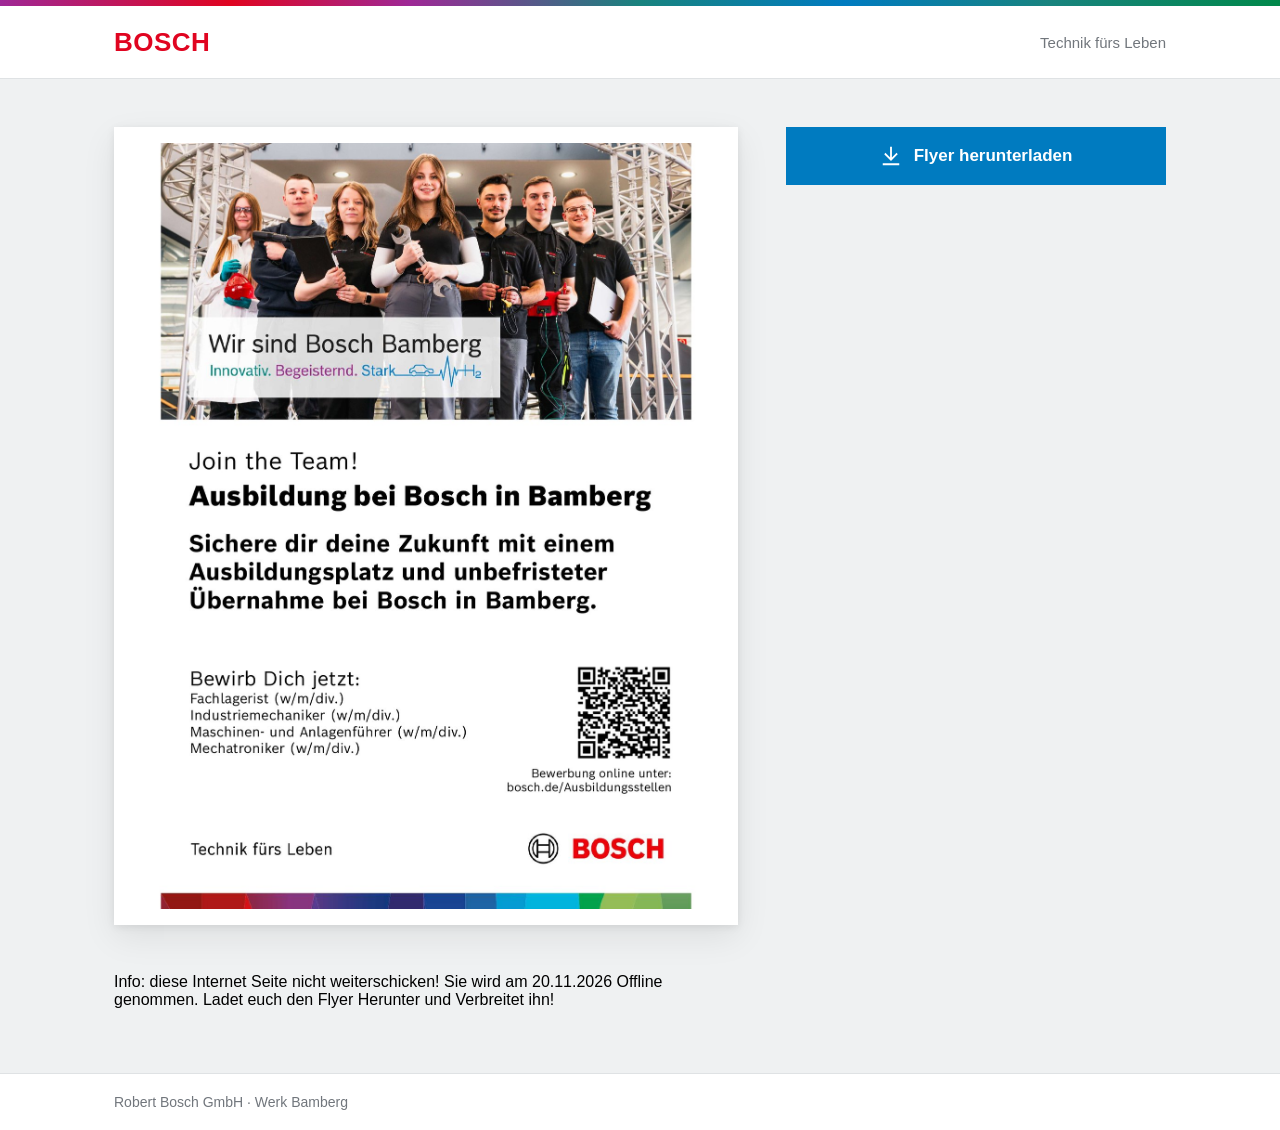
==== commit 57f824f3: "Add info message about website offline status Added an info div with a message about the website's o" ====
--- a/index.html
+++ b/index.html
@@ -141,6 +141,11 @@
           </svg>
           Flyer herunterladen
         </button>
+      <div class="info">
+        Info: diese Internet Seite nicht weiterschicken!
+        Sie wird am 20.11.2026 Offline genommen.
+        Ladet euch den Flyer Herunter und Verbreitet ihn!
+      </div> 
     </div>
   </main>
 
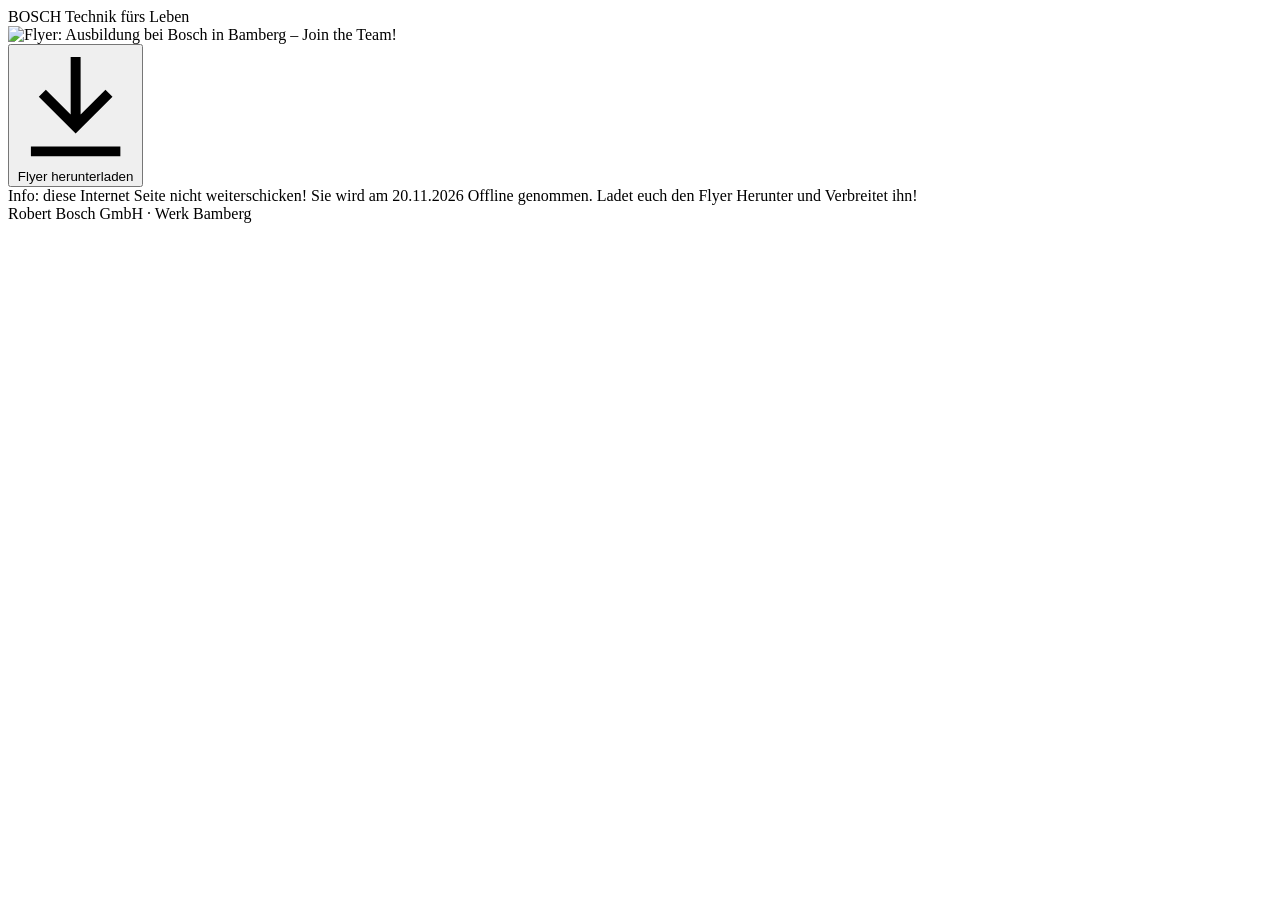
==== commit bedb94bd: "Update index.html" ====
--- a/index.html
+++ b/index.html
@@ -1,124 +1,10 @@
 <!DOCTYPE html>
 <html lang="de">
 <head>
-<meta charset="UTF-8">
-<meta name="viewport" content="width=device-width, initial-scale=1">
-<title>Ausbildung bei Bosch in Bamberg – Flyer</title>
-<style>
-  /* Bosch Sans: wird lokal genutzt, falls installiert – sonst die WOFF2-Dateien
-     neben diese HTML-Datei legen (BoschSans-Regular.woff2 / BoschSans-Bold.woff2). */
-  @font-face {
-    font-family: "BoschSansWeb";
-    src: local("Bosch Sans"), local("BoschSans-Regular"), local("Bosch Sans Regular"),
-         url("BoschSans-Regular.woff2") format("woff2");
-    font-weight: 400;
-  }
-  @font-face {
-    font-family: "BoschSansWeb";
-    src: local("Bosch Sans Bold"), local("BoschSans-Bold"),
-         url("BoschSans-Bold.woff2") format("woff2");
-    font-weight: 700;
-  }
-
-  :root {
-    --red: #E00420;
-    --blue: #007BC0;
-    --blue-dark: #00629A;
-    --ink: #000;
-    --grey: #71767C;
-    --bg: #EFF1F2;
-  }
-  * { box-sizing: border-box; margin: 0; padding: 0; }
-  body {
-    font-family: "BoschSansWeb", "Bosch Sans", "Bosch Office Sans", Arial, Helvetica, sans-serif;
-    background: var(--bg);
-    color: var(--ink);
-    min-height: 100vh;
-    display: flex;
-    flex-direction: column;
-  }
-  .supergraphic {
-    height: 6px;
-    background: linear-gradient(90deg,
-      #9E2896 0%, #E00420 18%, #9E2896 32%, #18837E 50%,
-      #007BC0 66%, #18837E 82%, #00884A 100%);
-  }
-  header {
-    background: #fff;
-    border-bottom: 1px solid #DFE2E4;
-  }
-  .wrap { max-width: 1100px; margin: 0 auto; padding: 0 24px; }
-  header .wrap {
-    display: flex; align-items: center; justify-content: space-between;
-    height: 72px;
-  }
-  .brand { font-weight: 700; font-size: 26px; color: var(--red); letter-spacing: .5px; }
-  .claim { font-size: 15px; color: var(--grey); }
-
-  main { flex: 1; padding: 48px 0 64px; }
-  .grid {
-    display: grid;
-    grid-template-columns: 1fr minmax(280px, 380px);
-    gap: 48px;
-    align-items: start;
-  }
-  .flyer {
-    background: #fff;
-    padding: 16px;
-    box-shadow: 0 2px 8px rgba(0,0,0,.08), 0 12px 32px rgba(0,0,0,.08);
-  }
-  .flyer img { display: block; width: 100%; height: auto; }
-
-  aside { position: sticky; top: 32px; }
-  .eyebrow { font-size: 16px; color: var(--grey); margin-bottom: 8px; }
-  h1 { font-size: 34px; line-height: 1.15; font-weight: 700; margin-bottom: 16px; }
-  .lead { font-size: 17px; line-height: 1.5; margin-bottom: 28px; }
-
-  .btn {
-    display: flex; align-items: center; justify-content: center; gap: 12px;
-    width: 100%;
-    background: var(--blue);
-    color: #fff;
-    font: inherit; font-size: 17px; font-weight: 700;
-    border: none; cursor: pointer;
-    padding: 18px 24px;
-    text-decoration: none;
-    transition: background .15s;
-  }
-  .btn:hover { background: var(--blue-dark); }
-  .btn:focus-visible { outline: 3px solid #56B0FF; outline-offset: 3px; }
-  .btn svg { width: 22px; height: 22px; flex: none; }
-  .meta { font-size: 14px; color: var(--grey); margin-top: 10px; text-align: center; }
-
-  .jobs { margin-top: 36px; border-top: 1px solid #DFE2E4; padding-top: 24px; }
-  .jobs h2 { font-size: 18px; font-weight: 700; margin-bottom: 12px; }
-  .jobs ul { list-style: none; }
-  .jobs li {
-    padding: 10px 0 10px 18px; position: relative;
-    border-bottom: 1px solid #E8EAEB; font-size: 16px;
-  }
-  .jobs li::before {
-    content: ""; position: absolute; left: 0; top: 50%;
-    width: 6px; height: 6px; background: var(--red); transform: translateY(-50%);
-  }
-  .apply { display: inline-block; margin-top: 20px; color: var(--blue); font-weight: 700; text-decoration: none; }
-  .apply:hover { text-decoration: underline; }
-
-  footer { background: #fff; border-top: 1px solid #DFE2E4; }
-  footer .wrap { height: 56px; display: flex; align-items: center; font-size: 14px; color: var(--grey); }
-
-  @media (max-width: 860px) {
-    .grid { grid-template-columns: 1fr; gap: 32px; }
-    aside { position: static; order: -1; }
-    h1 { font-size: 28px; }
-    .claim { display: none; }
-  }
-  @media print {
-    header, footer, aside, .supergraphic { display: none; }
-    .flyer { box-shadow: none; padding: 0; }
-    main { padding: 0; }
-  }
-</style>
+  <meta charset="UTF-8">
+  <meta name="viewport" content="width=device-width, initial-scale=1">
+  <title>Ausbildung bei Bosch in Bamberg – Flyer</title>
+  <link rel="stylesheet" href="style.css">
 </head>
 <body>
   <div class="supergraphic"></div>
@@ -128,19 +14,18 @@
       <span class="claim">Technik fürs Leben</span>
     </div>
   </header>
-
   <main>
     <div class="wrap grid">
       <div class="flyer">
-        <img src="[data-uri]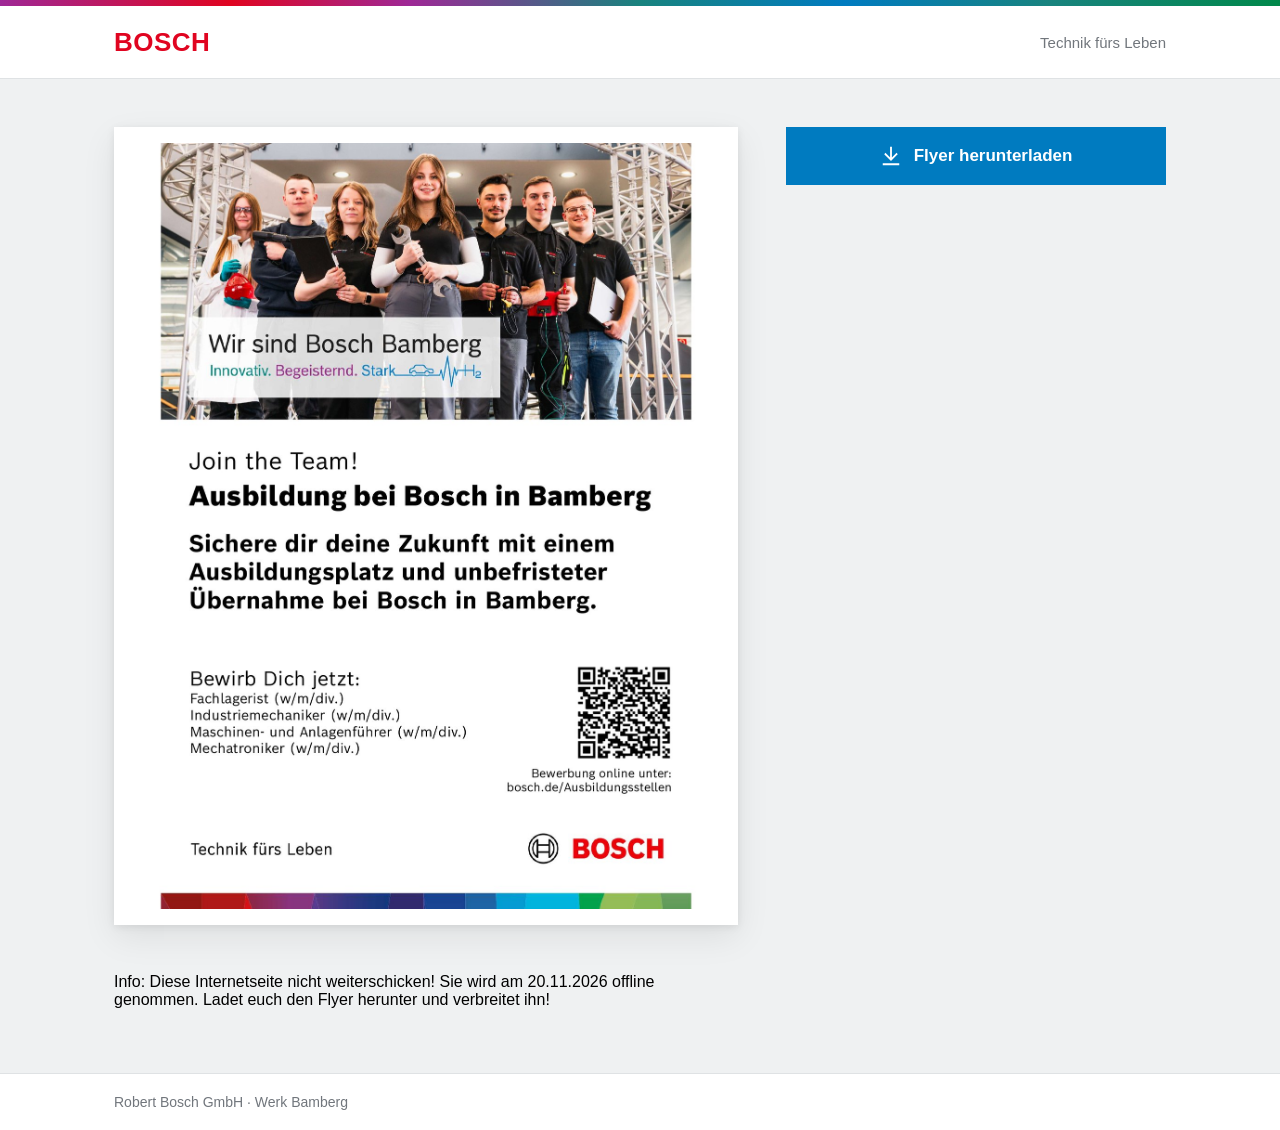
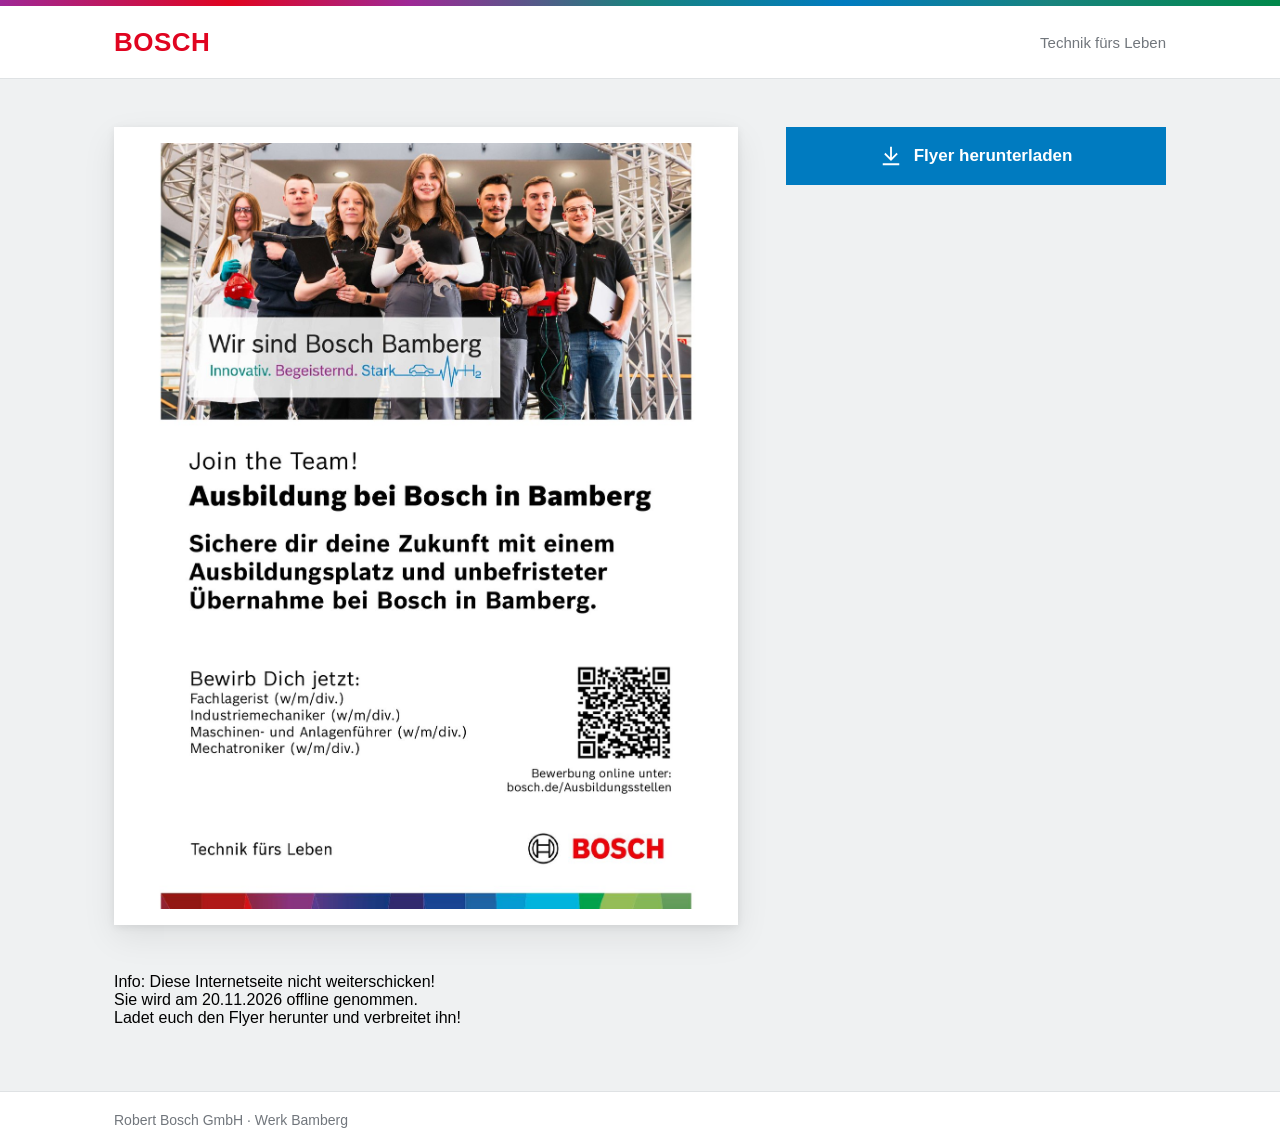
